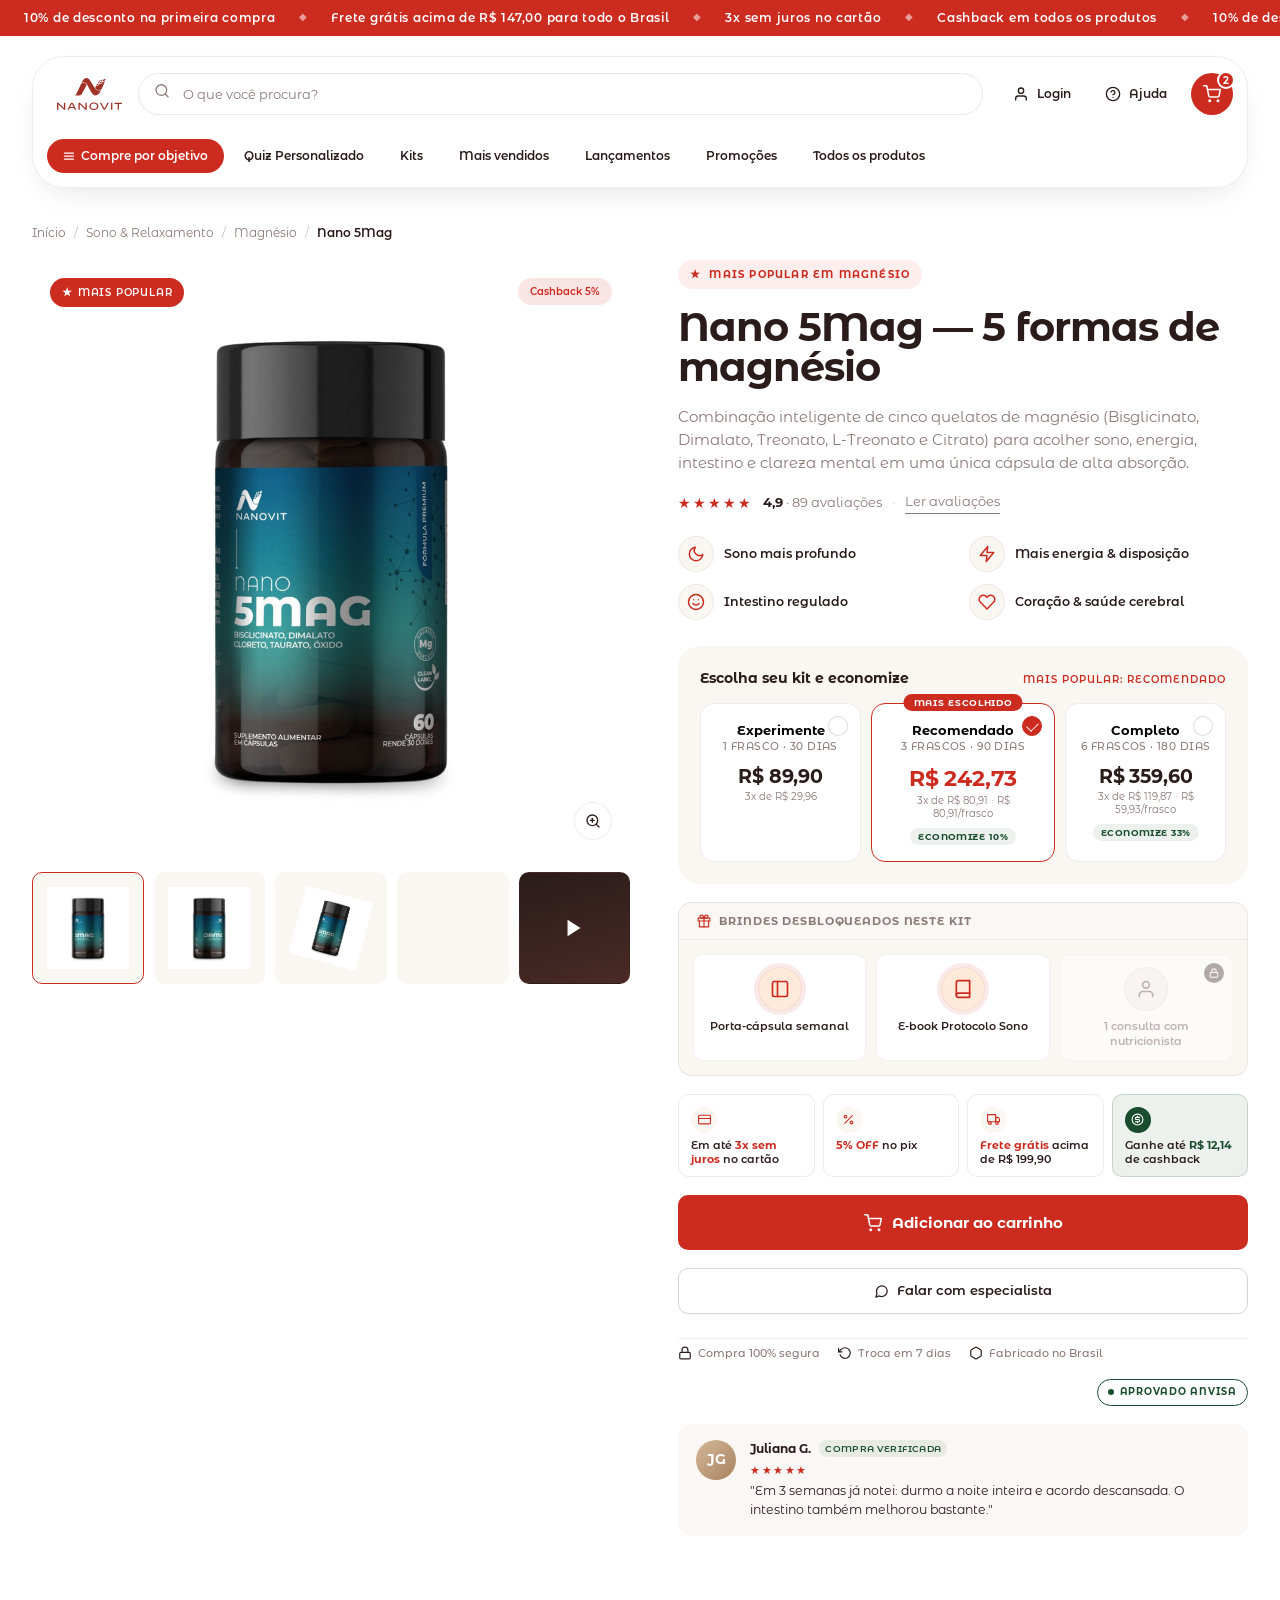
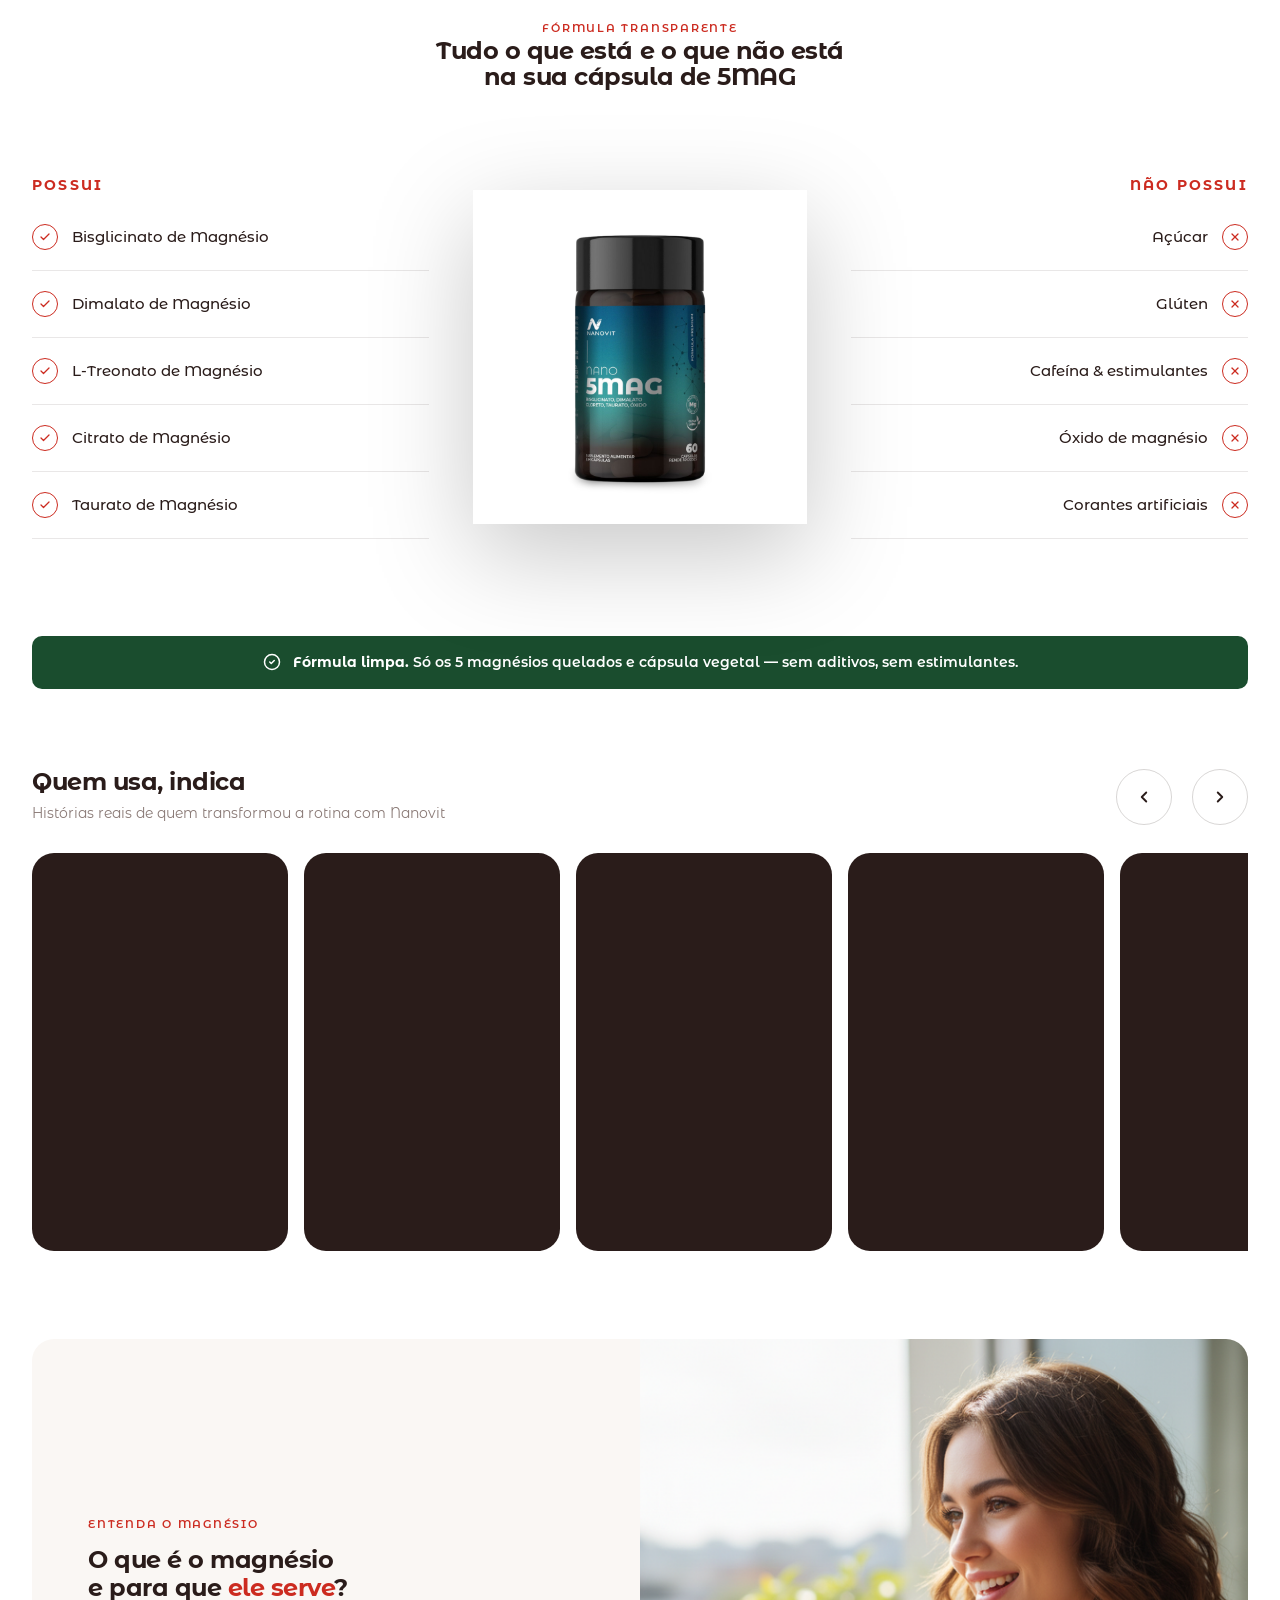
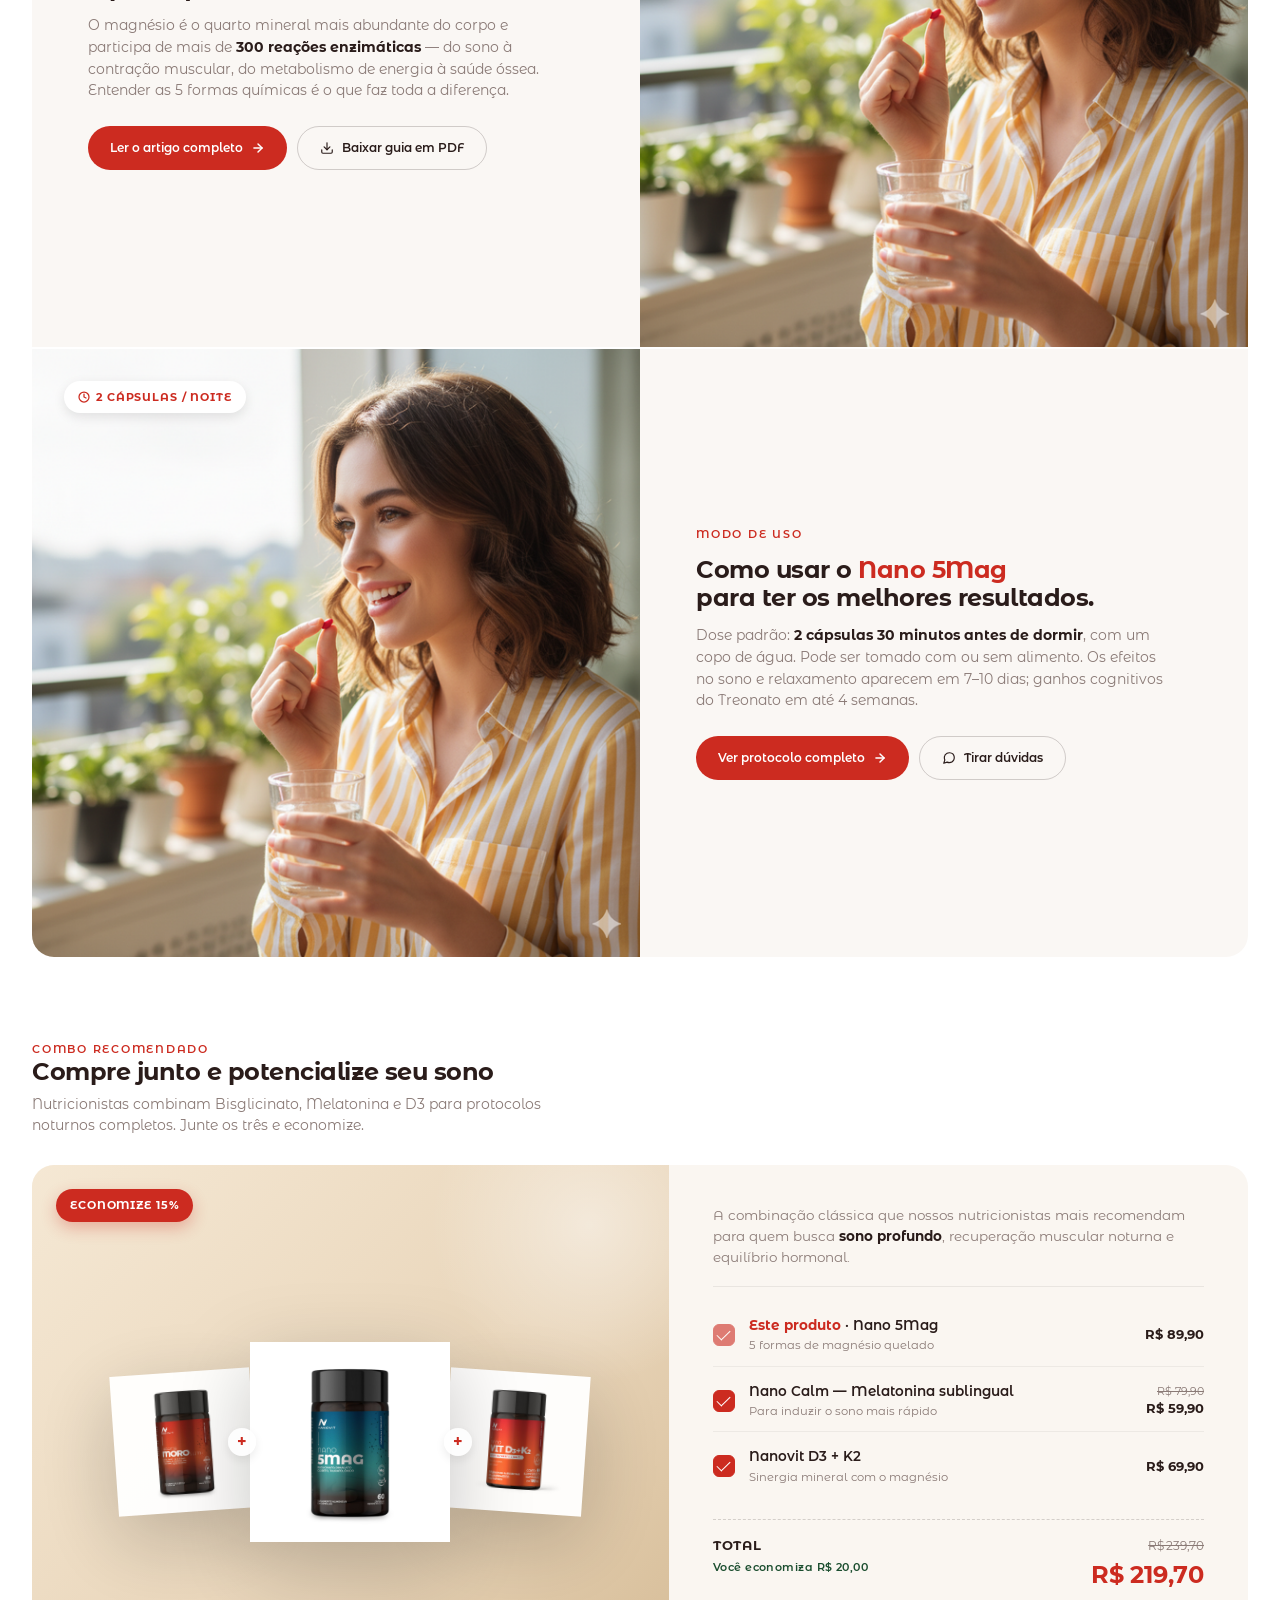
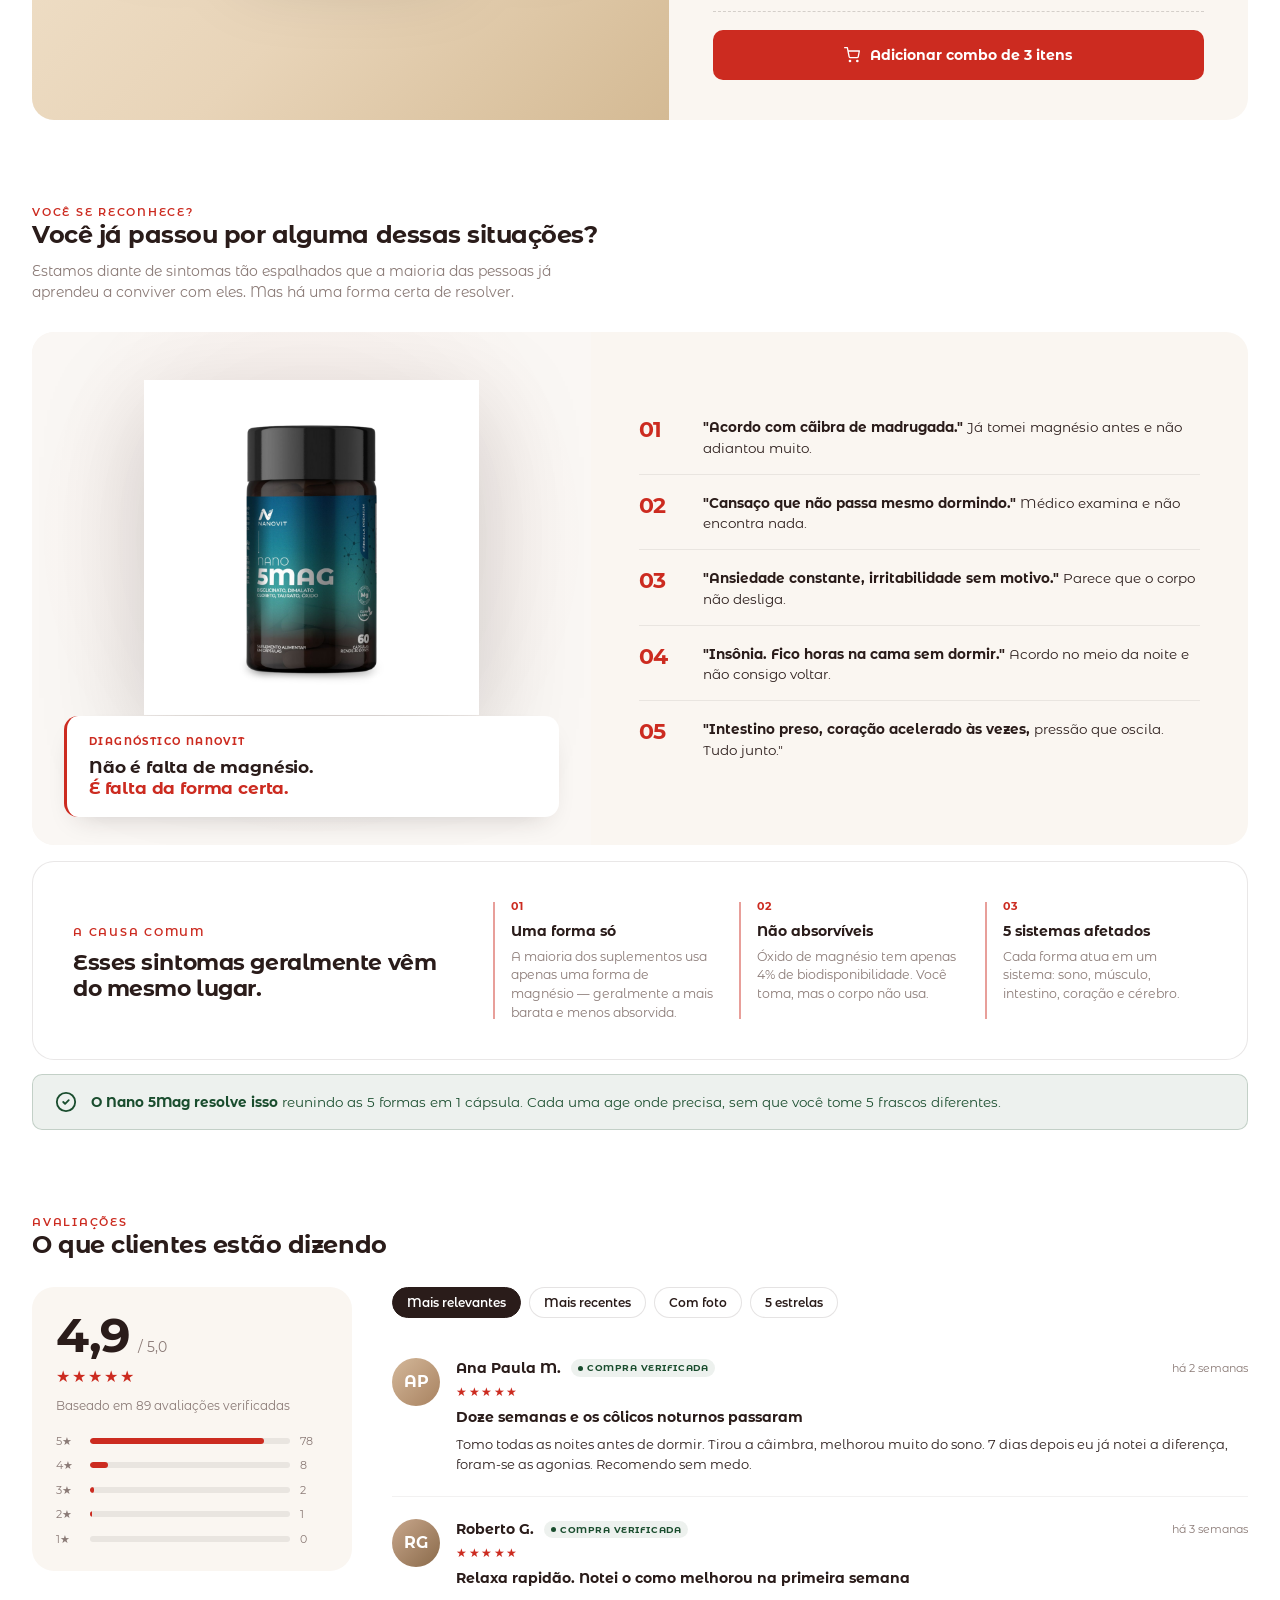
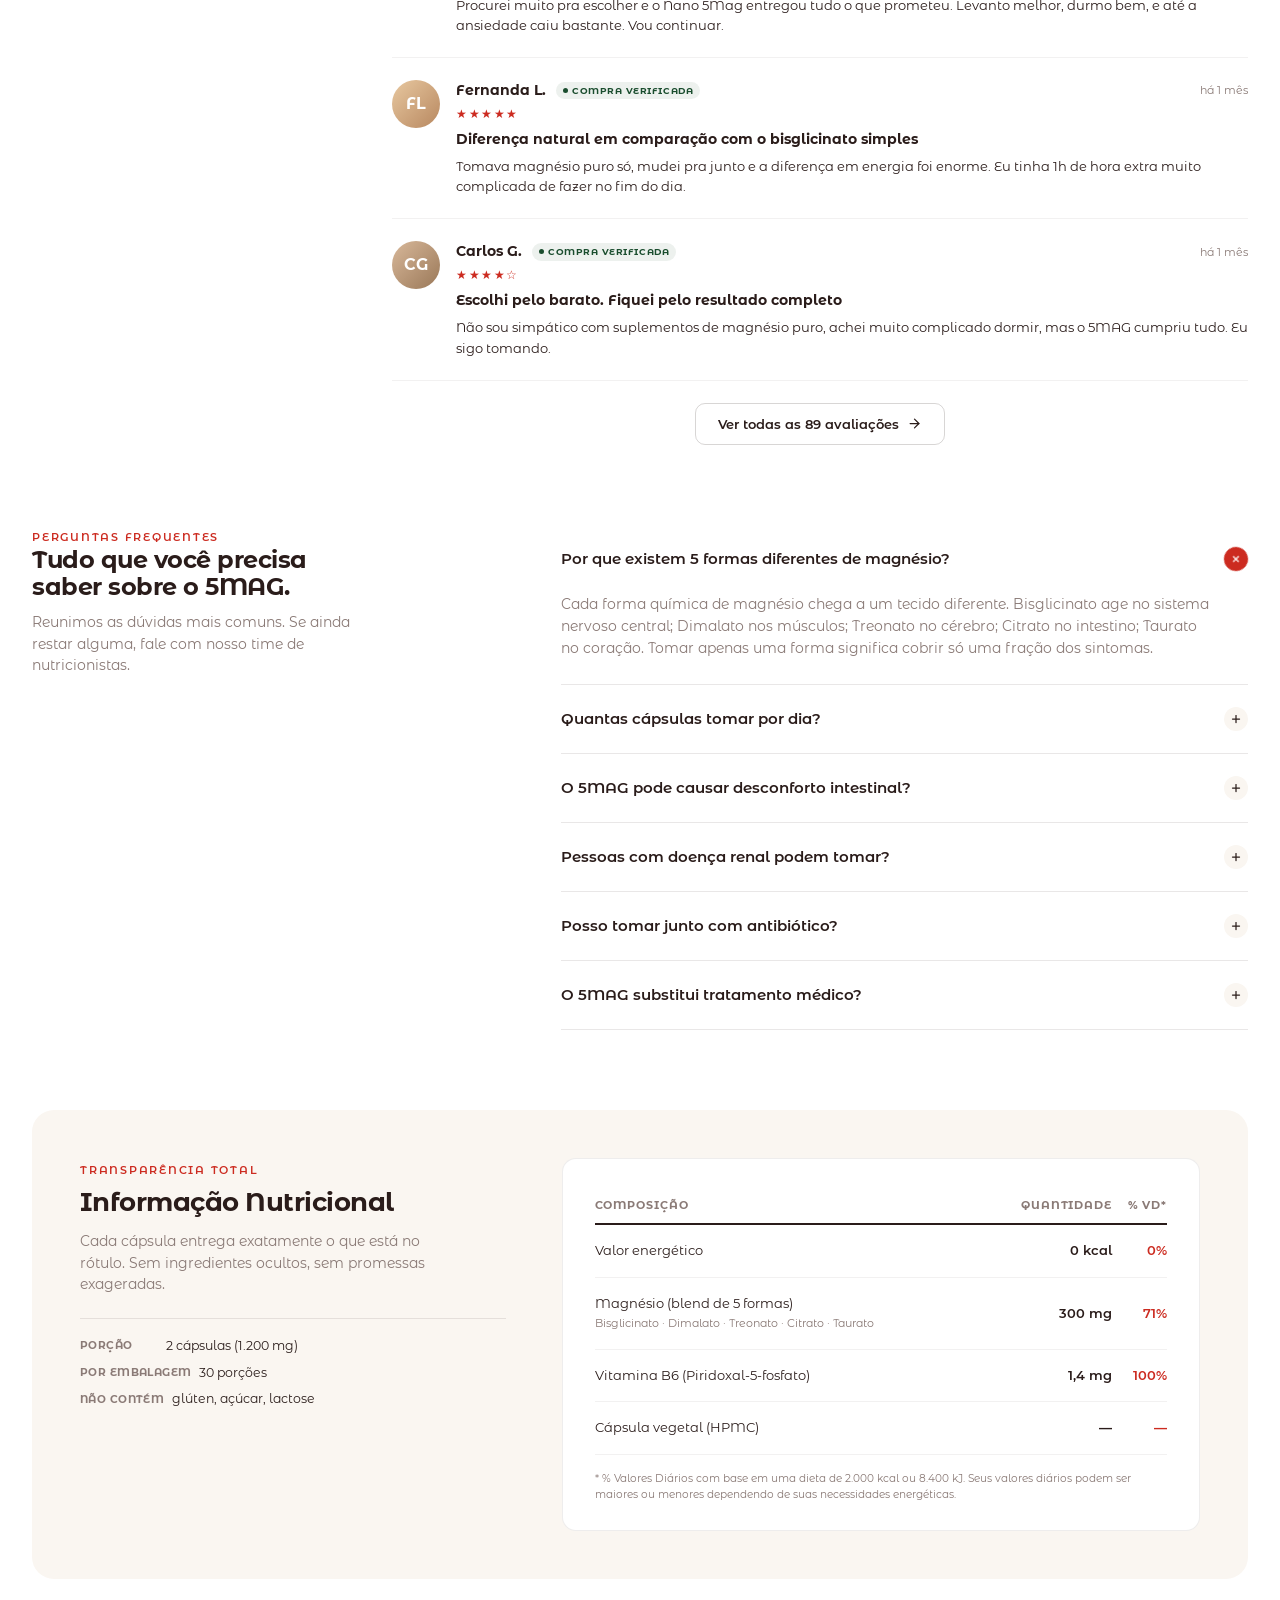
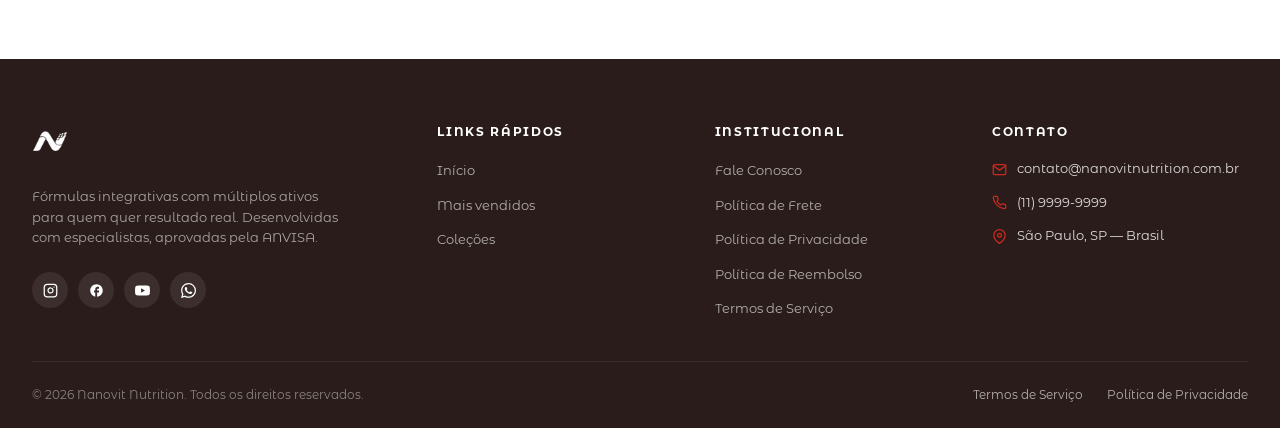
==== produto.html @ d53c34ae "Add produto.html (página de produto Nano 5Mag)" ====
<!DOCTYPE html>
<html>
<head>
  <meta charset="utf-8">
  <title>Nano 5Mag — 5 formas de magnésio | Nanovit</title>
  <style>
    * { margin: 0; padding: 0; box-sizing: border-box; }
    body { background: #faf6f1; display: flex; align-items: center; justify-content: center; min-height: 100vh; font-family: -apple-system, BlinkMacSystemFont, sans-serif; }
    #__bundler_loading { position: fixed; bottom: 20px; right: 20px; font: 13px/1.4 -apple-system, BlinkMacSystemFont, sans-serif; color: #666; background: #fff; padding: 8px 14px; border-radius: 8px; box-shadow: 0 1px 4px rgba(0,0,0,0.12); z-index: 10000; }
    #__bundler_thumbnail { position: fixed; inset: 0; width: 100%; height: 100%; display: flex; align-items: center; justify-content: center; background: #faf6f1; z-index: 9999; }
    #__bundler_thumbnail svg { width: 100%; height: 100%; object-fit: contain; }
    #__bundler_placeholder { color: #999; font-size: 14px; }
  </style>
  <noscript>
    <style>#__bundler_loading { display: none; }</style>
    <div style="position:fixed;bottom:12px;left:12px;font:13px/1.4 -apple-system,BlinkMacSystemFont,sans-serif;color:#999;background:rgba(255,255,255,0.9);padding:6px 12px;border-radius:6px;box-shadow:0 1px 4px rgba(0,0,0,0.08);z-index:10000;">
      This page requires JavaScript to display.
    </div>
  </noscript>
</head>
<body>
  <div id="__bundler_thumbnail">
  <svg viewBox="0 0 1200 800" xmlns="http://www.w3.org/2000/svg">
    <rect x="0" y="0" width="1200" height="800" fill="#faf6f1"></rect>
    <g transform="translate(600 400)">
      <rect x="-160" y="-220" width="320" height="440" rx="42" fill="#cc2b20"></rect>
      <rect x="-90" y="-260" width="180" height="48" rx="10" fill="#2a1c1a"></rect>
      <text x="0" y="-30" text-anchor="middle" font-family="-apple-system, Segoe UI, sans-serif" font-weight="800" font-size="120" fill="#ffe9d9" letter-spacing="-4">5</text>
      <text x="0" y="80" text-anchor="middle" font-family="-apple-system, Segoe UI, sans-serif" font-weight="700" font-size="44" fill="#ffe9d9" letter-spacing="6">MAG</text>
      <text x="0" y="160" text-anchor="middle" font-family="-apple-system, Segoe UI, sans-serif" font-weight="600" font-size="22" fill="#ffe9d9" letter-spacing="4" opacity="0.75">NANOVIT</text>
    </g>
  </svg>
</div>
  <div id="__bundler_loading">Unpacking...</div>

  <script>
    
document.addEventListener('DOMContentLoaded', async function() {
  const loading = document.getElementById('__bundler_loading');
  function setStatus(msg) { if (loading) loading.textContent = msg; }

  // Error sink persists across replaceWith since it's on window, not the DOM.
  window.addEventListener('error', function(e) {
    var p = document.body || document.documentElement;
    var d = document.getElementById('__bundler_err') || p.appendChild(document.createElement('div'));
    d.id = '__bundler_err';
    d.style.cssText = 'position:fixed;bottom:12px;left:12px;right:12px;font:12px/1.4 ui-monospace,monospace;background:#2a1215;color:#ff8a80;padding:10px 14px;border-radius:8px;border:1px solid #5c2b2e;z-index:99999;white-space:pre-wrap;max-height:40vh;overflow:auto';
    d.textContent = (d.textContent ? d.textContent + String.fromCharCode(10) : '') +
      '[bundle] ' + (e.message || e.type) +
      (e.filename ? ' (' + e.filename.slice(0, 60) + ':' + e.lineno + ')' : '');
  }, true);

  try {
    const manifestEl = document.querySelector('script[type="__bundler/manifest"]');
    const templateEl = document.querySelector('script[type="__bundler/template"]');
    if (!manifestEl || !templateEl) {
      setStatus('Error: missing bundle data');
      console.error('[bundler] Missing script tags — manifestEl:', !!manifestEl, 'templateEl:', !!templateEl);
      return;
    }

    const manifest = JSON.parse(manifestEl.textContent);
    let template = JSON.parse(templateEl.textContent);

    const uuids = Object.keys(manifest);
    setStatus('Unpacking ' + uuids.length + ' assets...');

    const blobUrls = {};
    await Promise.all(uuids.map(async (uuid) => {
      const entry = manifest[uuid];
      try {
        const binaryStr = atob(entry.data);
        const bytes = new Uint8Array(binaryStr.length);
        for (let i = 0; i < binaryStr.length; i++) bytes[i] = binaryStr.charCodeAt(i);

        let finalBytes = bytes;
        if (entry.compressed) {
          if (typeof DecompressionStream !== 'undefined') {
            const ds = new DecompressionStream('gzip');
            const writer = ds.writable.getWriter();
            const reader = ds.readable.getReader();
            writer.write(bytes);
            writer.close();
            const chunks = [];
            let totalLen = 0;
            while (true) {
              const { done, value } = await reader.read();
              if (done) break;
              chunks.push(value);
              totalLen += value.length;
            }
            finalBytes = new Uint8Array(totalLen);
            let offset = 0;
            for (const chunk of chunks) { finalBytes.set(chunk, offset); offset += chunk.length; }
          } else {
            console.warn('DecompressionStream not available, asset ' + uuid + ' may not render');
          }
        }

        blobUrls[uuid] = URL.createObjectURL(new Blob([finalBytes], { type: entry.mime }));
      } catch (err) {
        console.error('Failed to decode asset ' + uuid + ':', err);
        blobUrls[uuid] = URL.createObjectURL(new Blob([], { type: entry.mime }));
      }
    }));

    const extResEl = document.querySelector('script[type="__bundler/ext_resources"]');
    const extResources = extResEl ? JSON.parse(extResEl.textContent) : [];
    const resourceMap = {};
    for (const entry of extResources) {
      if (blobUrls[entry.uuid]) resourceMap[entry.id] = blobUrls[entry.uuid];
    }

    setStatus('Rendering...');
    for (const uuid of uuids) template = template.split(uuid).join(blobUrls[uuid]);

    // Strip integrity + crossorigin — blob URLs from a file:// document inherit
    // a null origin, so crossorigin forces a CORS fetch that SRI then rejects.
    // The manifest bytes are ours; SRI protects against CDN compromise, not this.
    template = template.replace(/\s+integrity="[^"]*"/gi, '').replace(/\s+crossorigin="[^"]*"/gi, '');

    const resourceScript = '<script>window.__resources = ' +
      JSON.stringify(resourceMap).split('</' + 'script>').join('<\\/' + 'script>') +
      ';</' + 'script>';
    // Inject after <head> so the DOCTYPE stays first; prepending the script
    // would push the parser into quirks mode. DOMParser always emits a <head>
    // (synthesizing one if the source HTML omitted it) but may carry
    // attributes through, so match the full opening tag. slice() rather than
    // replace() keeps us clear of $-pattern substitution in resourceScript.
    const headOpen = template.match(/<head[^>]*>/i);
    if (headOpen) {
      const i = headOpen.index + headOpen[0].length;
      template = template.slice(0, i) + resourceScript + template.slice(i);
    }

    // Parse the template and swap the root element. Scripts inserted via
    // DOMParser/replaceWith are inert per spec — re-create each with
    // createElement so they execute, awaiting onload for src scripts to
    // preserve ordering (React before ReactDOM before Babel before text/babel).
    const doc = new DOMParser().parseFromString(template, 'text/html');
    document.documentElement.replaceWith(doc.documentElement);
    const dead = Array.from(document.scripts);
    for (const old of dead) {
      const s = document.createElement('script');
      for (const a of old.attributes) s.setAttribute(a.name, a.value);
      s.textContent = old.textContent;
      // text/babel scripts with a src: fetch and inline. transformScriptTags
      // does XHR against the src, but blob:null/ from a file:// origin is
      // silently dropped. Inlining makes it a plain inline babel script,
      // which transformScriptTags handles unconditionally.
      if ((s.type === 'text/babel' || s.type === 'text/jsx') && s.src) {
        const r = await fetch(s.src);
        s.textContent = await r.text();
        s.removeAttribute('src');
      }
      const p = s.src ? new Promise(function(r) { s.onload = s.onerror = r; }) : null;
      old.replaceWith(s);
      if (p) await p;
    }
    // Babel standalone auto-transforms type=text/babel on DOMContentLoaded,
    // which fired before we swapped the document. Trigger manually if present.
    if (window.Babel && typeof window.Babel.transformScriptTags === 'function') {
      window.Babel.transformScriptTags();
    }
  } catch (err) {
    setStatus('Error unpacking: ' + err.message);
    console.error('Bundle unpack error:', err);
  }
});

  </script>

  <script type="__bundler/manifest">
{"5ae20c62-bba9-43db-8423-aabffd69cdca":{"mime":"image/png","compressed":false,"data":"[base64]/iZgLxoobaL4UXOCkYT1JDfWwPLYt9kFVaydG2fVrMncX3v58EuD//[base64]//8AAAKgBAABAAAAMgAAAAOgBAABAAAAMgAAAAAAAAB3kKhWAAAACXBIWXMAAAPoAAAD6AG1e1JrAAAUTklEQVRo3u16a5BdV3Xmt9be53Ff/bytVqullvWwZfkB2GDJyNgVkgAJBUMNMyFmagrzNIzjOAYCmUxCgsckmZoaMpTzGsMQIA6JkSEDCYNjMMPLGFt+gSxbsvW01FKr39237+Ocs/dea36cloQdxoap1NT88KrquvfWqd57fXfv/e21vu8CL8aL8WK8GC/GzxK0+vfPMMzzBq++ypkPxEAQ9AFIAIQzz1ZfAwBdHTgAyM6OIs8Z8UwG8pMn1udkqbwKWp79fPUZvRCIf/Wmfw0AcNahMAYdwxjxHhfNnkRfrwseGECwMSxZFGTQNQRhgwQRujbGdK2GzFgk4kEKBLLl2FqCq/VVABLIaoJKACkjCiVgihUCRqAYAgZHgC+6MOoRQIgr/QAb2OcDImAIMYwKKt4jDh7KFtVQoOEK1IoejO1HpV4xlDlYY0D9dTk1v6hQgboCTUNYiWNkhuF5dbpVEKTPXqsSBMBavhcADAYrEAWBEQFcARMBQQSsQOoLkPLzAwGAgi0q3mMky5BIgRUQGobhBZDmWrMYV4LmWRjKclTCCtzKHHyWG/QNhxTAaCvHcpzi6YEhrMSMKACR+NX0BdDa2a1nVGCkBJEbgRIjohipEwzmBeoug0EGJwVCXEUshGZ3AbEPz92wzz1BjMAMJYCFUXGCtc5hoNvBzImTnOcufPA3bk7Hm803jA4N/Pra4YFfuerSS5ujtUYwzHjJxZdQxXvUXIE4eLCW370QIOShLBD2EBIoAYHKuYwKqqFMfDDL0FcUSEKBVAqMZF3Ep05zvVegWjgM9XoY6bVhXogKtmzfDmILkAEHRcP1cP99D9FVF27VTaNr37rn69/4+2Lm9Ps681O/3Fta/JX5kzPvrdYGZMHT908ttLDpwotosrUCSQxEFYBBYAAUAPJIEgslgWMDzwxhIA4ZRrMMl/f30dDSAvK5aXZDfVoEj8P3fJ0u27xFu2mKt//pbfb0A/eh6HXUPP9hV+y49GKkWRcN71HNu5g9tJ+vvnirrm+O3DI3OXmbdtv9xhXekAgLSch8NcvCa2ytfr5C/25xfhbGEAwBVgHVkm+VBCBBEkcwCkSr57CadzESBIuP7+WmijZIYWKjXcN47TVX14Y7vaKicu3RmVN/c//fffHD9TR5EMQnnhdIBcCVY2uwPm9hbWsOQ3nbDjX7Q3N05AOtqdk/tKLBk6iArAETqzUMI6pwIe9eNlpNm7XQvfvgow/xmoFBjcXACsAq8MwIxEiSFBUf0Mx6GO90sKHTw1heYLwxoDt27WxOvOTScODIoavymZmHOsePr2yZGF/ev//Jb5u8M1qPzLFkYPh32jaC4bOUzCVlnOFmBiIFrjlvHMNFhvOHh4zvrYSJCzZfOXv69O7YiyIIPGCIoEwAgYHAnEQRa94LRa9zZf9A39ODzaHHjVgbEQuUEJjQjSwKtrBxDANFoygwUBTQ4yd52Bhd6iz+u8effuo7bcP7Dh899oVKUQz+/BU7fu2+++6/vZd3NjXqyZMbtmx8yzLHc6dXOmzff9PNEOJyf5LAaAFlQc4WDVegcWQStaSBaaJAQ2OYmjz5Z9JpQ2GcEphACBCGBrUERGRUCkcxgbqkONzqfuKd733v1+78759bvmjbVtpz+LAKEZyx6ArBwKLnHfLAcGoxMTAiveBACV3Filvf8IY3/uPKYufWraOjX/729+8/et7GTR9daS/u1ip+8OTM6QMuGURHWMyunVdCSSHEUBCIBARBIh41J6A8h7I1XWVNarUP58uLbzPBg8kaZWbPhmDgLYMNQFaiMzc2O6OuDe07dOT4sBThHx5+5DGT1PvVs4VEMSIboa6ENC/QFxyevO97tGl4EGklfjPq6ebA9v37Ht27Y2by1G8szs4MmxC+0VteuKW1tHDTUrd93Y6rX3XX1KnZxS0bzyOz85U7VrcUQYkQyKDqFePtDvoKh1mXoR1H+psf+u3Kvr17f250YOj24f7h28c3nv91Tqt7V/L2QBC3LlVQJEZEwSCCZwFIOA1OyblXjJ13wXdzkx6J0j5DYCXXRa3bwUYPTPQynJe3zUXDNUmr/KuTC7N3LRTU3nb+JY/OHnz6wZoU67eet/lDIWvf6JfmboyCS2qV9H/OTU5/8qkf7uU6RcolpwNc3uMIDJAKBooCw3kXVQIoODQu2JJv6B/65tLJ2StmTs599PDTBz8wNze3+aJLL/n99RMb/gPbGN2sYCGIkJBAwQqKvdOo6GF28vhtRj1C3g3WFegPHmvEY02vg7E8w4FvfwsV5xBC5k1s/uQ37/[base64]/KXXy3yawuzauQtUlpBgCCw5DPkco90uRuOUvM/llZdcMnb6icd3R70sgpMCWl5mxBoCgq70eq82lepjXImeyDorO0lDILYmiqKyWlVhBE/eFVdfePH2L7SWlufWja3nvNXSugX3NeoSDQxcdWRy6nudLH9Zo1K9E+3WDfOnTnys0+u9Out1X25yRxI0RLV+rg+OvF+gT6+5YBtPx1Y7kQXHamBg4I2BVcV4q42R2QXUPGH/UwcNkeJH+x67KQu9ageZyyziPDIsERMR2XqUaGQMTrVbr7r2b+747agat4jIioiwYQQEBOPJk/NZ3o6P7X/yE5Rn+Psv34XAHvv27yMwobOcXUdI/Ehz/Pq+2lC+OLd8Iwdyvuecz+GDj4NqaiVK980Wva+eMhFmXR4G8y42rSzAXLXjangm5JYRi8PalSWMimKwr5/SelVe+tJLRo4dfOpzkvVSYw2JZSgTMQSkCu8DURzR2OaN193zqU8d6qvWrcvDz2sOTxCTFV2YiEFsjCp79WFbc2zsYG1tcy9X42j92jV+bGTNRXFaTZtDzd2txaX1p48f//MEYphBomoNGTawotZydbT5sZywJ/O5oSTWYMqrg3PDKAyjay0cMyrGILHAg/v3mmUt8MTDj9xoOr0BZuuEwAQPo4VGImQVQTjiSlL9cj41dV8zivHWv/rCf/FJ37E4qkbkIUlaJeUIUAtLMbsCOD03//F/8fZr+2fcipvttXHo+JG/Pn5w/59NHvjRHW7u5K2Jz2KvTjyIjTVqLYmn3Cb96fQ1r3/NX7ERvOr8DVIPXdzyxa/ht3Z/FRxYQCqou7LHiAkYHmnSus2b/Y5dVw0tzczdwEHBCqMEXa1dQSoqgOEkxci69bcKGBRF8Sff8fYs7e+/BawIhRNSBguD1CqU2bB1vvBrv7T7rv/EEEyMr9sZCncZw0nIu2LFe1KvSuDAUBCRFwmSWti+9FP/[base64]/[base64]/3Lq1LGnpp85bLKZWeEswLkk3PfQAZ5t5Xfbav89Hsa4oEHBFEUJmFS1yE3Fic/nF6+eWZi5sDk++ntUidlWEqNMXl0IsUeoOFHKevFAnGD7+k1/YWAwum2rztWreCbtx+nKABwBEAH3FV3UfAFSQJQwvm6jf/c73lV1raWbYvEgyLNWI3eFFhoi06jmWy48/4/IO+zYcYV0IossrUI4wmt+8XVQNmiOjX3EGwOx1ohAsywrmysSNSrGisjy3NwHAQxs2Djx79nak0qwACyLWibDpt53LB5s/v6xqdmHv/W9+8kxS2YZK1GKXpSea5OvvXAjhgBIHjC92LL1SkMe/+79N/jpuV8lVzg8W6Agtew1tibpr//p0cNH7+zNLNs8rskT1Spmkwi1wiPprOiJQwdMJYknqVbZ3M2Ll5GKT4w1gQUEBWtZpqoX7XRWduXO923YdN5fVOv1bzQajQcgetfo5q2fsRMT39/xxn95595DRzu//OY309TMSQQiOI4hxHjskYcAAnhcPCq9DpBEWDMx4a/[base64]/TbK7YfEZR6SRlCrgBCpV8MCJtigPmgmJA5brfDWleUuqv0D6I/Mv/3hN7/eCp3CotHvZ9M6WnEMI2WhW3aFDFYwVBWRiL/pLz8dad79AGsGJWHHrKIGgAVDRFmjaGB4/qrXvv6PEza4/PJXhNlKDbNpHQoLFkYvitGOLbwBrrxqV3Aa8Opf+MU/AtOcikZGRYyUK6JgEgKUREFiSIUMSA2oSCo1xNZ8GytLn68WOaqWvUktetaiE1m45zTp3IYgd97WCsHut739Otftbg2qXplYAiFIBRoiSiSEyCrC4PDHv3Tvt+ZDu2P3PvWU7h9sYt/wGnQii1g8BqIU7ACYCCfnZlRCbr9z772La9ds+F0jMRKPUOpagDPQzDBllhGINTBTINaMKc6rsdt48bbr++MIAykxqoSM/Vn960zjcUaCZUkqMFHi3/2ZTxtZXvqgKwooMRkYhSg0eIKoF0MRGXPi1z78oU8k3uFVV+4MVK1gPk2xkKTwxIhEgG4HAsZ8UscMx7AR+3u+djctdN3taXPdV3NjI8+cK3kSElKCriqaBLWB2WpUqaIxMvKeBx5//OCJlbadcSoLHKHNFkaBOAD2OZIxZ7laSxb/eP31b5WVlQsRfB5EoEGExUmi7QLcte0oRnPt+Hu/dPPNvXXtZfPQnod0RYFIPaqhQBIE1itiBBSRwdG+IRxrDKAgxfuufxsWDfBv7vjsW3rNNY8tRybJqXCkuTcK4WCEvXGhEGNMakaaY7974tT05w7NLpn5kXX+WH0NpisjaEf9MCFG1QFxOLMyJSJuVAf8O//8v8Xz06f+AL4LBiUGxkRqjAEZzxLbWoqRdRvesdjJ755cXDILoDBX78NypQpAEIcCUAdDobyPiNGyEVpxCo1jHDlyUIcHB/jj73lP763vfterk2bzXrUcCYL1Xg2UDcdJFDfq2cDY2vc9MzvzB9/d8ygNrV8XsrSCVhKjG1dQcFIqkVJKq1bOafuWCsG9t3zs5ZVqMm0sDkdkmNjCqCAw1NfsI801I5+ZPnriiX2TU0yXXhYWKxVIxCiIUGGGlRywAQICCyEKjBQCo0AXEWoaw5yalAuaI/y3f/3ZZTV4zfj6jW9xS4tvyVt+S9zomyuS+H9tuWj7HQ8/+NjkE0cP0hVXX6k9VVS0QKIGOTwcAUICVoERRln2lFBsDo9nTh3/wVia7ogNwwhBycAqkBtgptdGa2oafqnDG87fJnurFcxWa6X0FQJiJVgSgBWiBAaDFOV5AdCt1rDkHRINWJifl8GtW2jy5HFdahe7+yjeTRyw1GqhU63i+P0PoUaR2bb94jDLBj1rwTaBY4asqvUly/EZyj13U1/TBBoZsKkNqgDwP+ah5AAmLr+IN19woRYLbZk3jANDdSykKaLAYGXc8bnPPq98/NrX/RwarsDaTilk9yoCchkua4yYQw88oNu3rJe9h56htS/bxVu3XCyze3+kncjiwOAQ5tMUX/7KF8/aDiA6l53Ssxwh24otgipOC2slE3goYEpV3DFjYu36cKSXw0YxunEEWWWn0oiRF7TEMmMRiEESIwkezhawSnh8aSXEE5twuppg6PKX6xSlYf7EKQymMbrWohWlWIliCJvnzEM/Vhucw2KXbRMtVsxVGfACVQUbPvuvQ0NNEBEMGE48HDGiQKuiAr8gkBIwYykBWGP4YBE3BjAfe9h+oFavwAsQ4ipC4VCr90EI6BmBQfFTfVkAYDOuwrNCIoZXAQeFJcaq84V5m5ZvgqBWrQJFXtY4q2r6C4VRgax6H44ZShUIR/CVsn3openZcYQYGZflh1H5J3fF8wJREgAKQsnNiVNYKg96IAuWGAYG1ijUCRQMcMlI/Bzr7Cd5kJbcWbtN1cKRhUhArAwEII4zgDysAkYAcvYspQaSH2sgXgBIaUwCHErvJQqA5ZIdwAILhWGCEQVKSv6/iNLvEwiIBKy8KvwLEtHVsqN0xcqKlktl4GeYy0ZSnosStUBI4fnMcgExh3MmNJUTnk2Pnn8HC865uOFMXaQMrFptpAIj0bm6iQCDUkQ/Q7E/NRCCAKqr5ahAic5Z2CogdSUB6Lnkf8a1OOtHnmGYM6tRno3yPhBilBqNPOt+eJbf/pO8ePopfzDw/yL+Tz8nkJ8mQ/3/AcE/Y/xvWpXdphjs2UUAAAAASUVORK5CYII="},"878daf9d-0e14-4c7b-97e7-c79deda36df5":{"mime":"image/svg+xml","compressed":true,"data":"H4sIAAAAAAAACp1Wy24bNxRd5y8G0y15xPsgObQtLxqg8ELZZlsoY9UywtiGpchOgv57cTmyJbcJbHTBmTt83Oe5h3O22V11j1/qyeZuOa7m/d39arO63636brP9VlfzfnWz/FRX/tNy/Hx1f/v15vLkZvXQhS50MYSONSGe9t3uevXw++3jvH+x0Hff5n24e+y7x/37+nLev19+WV4u/6Te7N5sTh7r9c3neb/ebu9OZrOHhwc8CG7vr2ZUSpm11f3Wn23iEMJss7vqz8+ax932291q3m9Xj9vZuNn05++w2YYff13X6u+/1tXJare6ub28PB3r9d3LGdtz8lv5Q4SH07/tHP14OXc2azbOz67O39l4d3a33K67y3n/gYoiOqIMGb1icAXJk0AdZajniNSktecEXdCQIU5lJEH0AwbHdmCAOiWIG1AWRyq/991Yl5vNvN9sQ39+NjO7L+yLFIgrAq6eoE5Aow8gFyA+gF1A9AHqAobRszmmBeKj+aoZg89qLgakdu5otPN2tuu66iUg+RiRx/1S3I/iAwZPFj/[base64]/wgRniOIEqYfAKGQ3esg8wumzQRVmIREfZnGCnlgNrS0bx6hTJWxUUaXHQdyS+pd+NUViRp2RA9+kYWjpS45DoE7Q2jD4lY3hKRmosFVH8ALH34qDyLVkoRjIFpbLxAdJILbTYQouN/hKkxomCaktQMlIiFCetYoaa0owPi4PCI/ENfsTW4WIUYNCDjgz1EeIyxA/WQtwYlmtq/aLVK8gZCSI6RWnAzRM5mZAWB6Vd1x19/cKds9l/r4MkKI5VoRfRnPMqXgm6s8dF2Bnv8poCclVrTQ3QnbenTaaP7eixPfpp+KTDk521J0KqVnGLRC9KtlgNCO1zsIbkbMVqphnD4uj49+4DBTJSYDGOiii10bVnxWB5OFp+3THmdqftHZuyfpSBNhf/[base64]/d6JYsdcKAAA="},"dcd28bb8-0029-46c0-b316-cf696c3e4023":{"mime":"image/png","compressed":false,"data":"[base64]/iZgLxoobaL4UXOCkYT1JDfWwPLYt9kFVaydG2fVrMncX3v58EuD//[base64]//8AAAKgBAABAAAA6AMAAAOgBAABAAAA6AMAAAAAAABv1DSXAAAACXBIWXMAAAsSAAALEgHS3X78AAAgAElEQVR42uyd3Y8kyVX2IyIzq7pnumdmd8d4wbZeDEgrJAvkCxASWFxaCCFzxx1/HtcWEhIC+QbJEl/CWGD8saw/1tje9Xo/ZrZnuqsyM+K9OJmnTkVEZkVlZVVl9jw/[base64]/lEEcaJwAATJPd/8oDAMApSflHadx/uLrEH0Theem6yqN/be280LgTAAATAcIdADA+/A9L9F+Ynn92WCF5Umlc5eScs9Z6PzvnaGB1XctfrbWuRb7LG5sT0LvojfQW+llrXdd1WZar1aosSzoQb0mH5l8l3pBot9bauq55t955Rc+ahqoFfApyhvM8z7JMa22tzbIsyzLTopSiV5RSxpjlcnlxcbFYLIwxWmvaknZFe+Aj0nujEXfehvbJG/Nb+BXnHO+fXqejjHjHyrkKb+Pwukd/7bqNAQDgQCDcAQBJyH8run72YL21F3VdV1VFGpTlMiNfIcFK+pWFLL2X9HFVVfTf9Xq9Xq9J5tZ1Tbq5qqqqqugtVVXxfuhF/pU24B1KDUfQOUr97ZyjHXqKn2QcjYd2Tm/kc6ed8Iv0Rha7ckverVwq9E+stZalMA+b98Yim39mpU5a2VPh9HOe5xcXF3me09FZuPNb5Pb8opwNPgrtjXdrjMmyjF6hbWjBwL8aY4qiuLy8XCwW9KflcvngwYPlckmvLBYLentRFLz80FrLffLZ0VqFpoiPToejX/f6pPBF6SEq7iH0AQD9QLgDABTLTfmr/DmM0abs8/b29vb29u7ujqLLrI/X6/VqtSKNzlRVdXt7e3Nzc3Nz8/LlS5La9EYW3yS7pSZmYc16tyxL+kGKb9pPGAuXMWwathTf9AqdMr/ds4NL4W6MkVFtaTqXQWI5S3JWPeUtQ9S8Jatqfp2PSD9IiRlu440qihcU92bDu0PkBt746U/eokJOuFz5yCcS/BY+ZX6XvBakvOWqIM/zxWJRFIUX/ucti6Lg12k8vFRYLBbL5bKqKvphsViQ7l8sFpeXlxcXF1dXV/QK7YSeNtA6IcuyoiiWy+VyuSyK4uLi4uHDh5eXl+ly35sT7/J5127kDz8AYFZAuANwnwk/4KEO48Bn/65ub28pUE2sVquXL1++ePGCpDlr9JcvX97d3a3X69vb2xcvXnz66acvX77k4DcpaVLkHE5mywfFs0lkS6FMPhBPMUtNzJo1PN8uN4iUxZ6QlRJZGjO8HfIwWJXKMLMnylmWeWYVT17LYfDePNnKO/EuWSjpurwcUfEXThRdII5MyyVcVM3zeLyHEj13oCfovZWV51MKN5Avhj/w/vkek2sSuULjVR8/ECAvkFwLUdievToUiWd9T9qdfl0ul9fX19fX16T4i6J48ODBo0eP6NeLiwvyF11dXV1dXdETA4I27vkM8ph3XlPoewDuKxDuANwruj7RPV/kFLG+ubn58MMPnz9/fnNzc3t7S0Fxinzf3d19+OGHH3zwwc3NzWq1uru7q6rq7u5utVqRBGdHCoexpU6SakOq4TBCLFUjbUABUbaLhL4CKYU54N0lYVmZyVeiUxRGPfv/qYzuU2ru6CXov1gsK7039hSE6b/oKafgbc8LDB5G17XYKyQspb/cG8liuUKIqn+aYbmc4BuPXuc1YZio4IW3vZWDzHaQ8Ou8hoxmPninz5F+zgrI83y5XJIPh8PzFKq/urp64403XnvtNRL0y+Xy0aNHpP6vr69fe+211157jX7tmWHvoRlMOADcPyDcAZg3Uot4yolMJqQwyrJ8+fLls2fPPv74448++uijjz6iWDjJdAqN0yvkUSGrN8XFKf5NThWtdVVVMoPTc4N42YT8CikYGgxFLqUo7Er3lJZoT89J87cXcY/[base64]/LTTz+luPjNzc17773385///NNPP729vf3000+fP3/+ySeffPLJJy9evCAVvl6vSYVHjQdhfiRvxgKIY+c8Bv7VS9nkX8N8Tc+1ItU8qRA+zejagPbGVVDk28ONWXjJqSOiXgsP+Sfv51AjSrns7VNu460H+uOmPA8cUe65PfqLtac/CujS8d7Cg+8TGaGPbhk9nNyGNbH3hIRj6lGffXgX8ajkrSJj+d6EeHv2gu5c4Se06EQXG6FzXZ4UX0EeDz1fkj4ob0hc3qcoCvbnXFxcXF9fv/HGG0+fPn306NHjx48fPXr0xhtvfP7zn3/69OmDBw9I5S8WC7nQHZA1DgCYAhDuAMwS1p1VVf3qV7/6xS9+8f777//iF7949913P/roI4qgU5Ynl0+hN1Kypgwh81c4F2ZhV4An76Sc4pF4Edaw0qLn2+YKIZz85wUa6a9c8YNlPZkN5BHlYoDe25VDKQWW54iQclmuK+QeuozUobPCc2+Hyk++V27D2Zn8XtqA69hEn0vs/Ae8p3yhXICF7+rS2dIq473Fi2pHr4WX+cq7osotHH4Ow8M99Su9Zzsygi638W7aUO5Hu1Px5aOPg1d0iMsQ0YtsEuNFqTcSKlzD9yHlb9A9b62ljwDf7ZxHy/e55/jiYqCyZCdZ7S8vLx8/fvzkyZPHjx+//vrrn/vc577whS987nOf+/Vf//XPfvazi8Ui+iAIADB9INwBmB/0jfvxxx//93//9/e///3vfe9777///rNnzyiUTrrBU4oyFBrG/6S+JHuMdKvzHsjiEhoMPKHPIXAS5ZzDd3l5eXl5ScFCyuHjQnu88zBY7snoqDqXDuYw/i39D54j2QvAhxI5jK/LV9gXIccpa66H3oxwARCOgQxOVH7n7u7OW0rtW6tETmb016780a4ddlnno0708Ep5L/IjGl68UeUWlrDRkXhW8mg8PtT6PTsJo/vh/HjWLF5cyZqhpOMpjZszQLzVoEx6liLeK4bD8p2XGd67vCUH31H0UaLlEE3pYrEgm82bb7751ltv/d7v/d6Xv/zlN998M3w2AgCYOBDuAMwJ+pa9vb395je/+Y1vfOPtt99+9uwZ+V5kpXPpE+DILkFGcC9IzDtXSrFw50AjlxYJTSAcy+fH94vF4uHDh48ePXrw4MHFxcWDBw/Yqss78dwyUvnJobJg9WaAfvDEuvyrp49D54OnQb3oeE9lzHDqdip+bz/ydc+7zxeR6/asViuKyPKFiJbGTwm9j3X77bw5vVfCfFBvNRjOGGVw0u0kMzuj65AwwO9V7IlOjpcDHb4Ybh86tcLovpdlQTncfDXLsqRf5QeHO1XRaXIhea4izzdGtBKRXKLIijfyHwH+ExXKzLLs+vr685///Fe/+tW/+Iu/+MxnPgPtDsCMgHAHYE5Ya99+++2vf/3r//7v//7xxx+zj6KqKinveGP5Xk9CecmaMk4vlZAsqEcCnWs1csubi4uLy8tLEuvL5fLy8nK5XHoBRdlAlIfHf+1aRYQj78po7PITdwXg5c5Dfdl1OK9CTteywdsgunLwXpHNUClMS7V9eGnBcx71daSETqMPNOTIexJ25R3Ys/+uPYfXIqxsyAXaaZycZ0k2bhLxMlkiLPEpq8pE07UJr9lqV619qci7lkaeduc1FQtx73EQ6fWyLKmO6u3tLXfjkmdNO+HFsFdmNLpUC89UrrT5rKlSExWdfPr06Ze+9KWvfe1rf/zHf/zgwQMFAJgDEO4AzIYXL1780z/909/+7d++++67q9WK4nbkjqUweegMicY1u/zW3I6Uj8hKqK5rCgTSxlSpmqpbXF9fS5+69NiE5bTlnqXlIBod94bR80NY18/7a2g9lwOLHjoMnEdXBdG3dK06omsh+TqH2zniLmVflzuC2SncE++0rv3slQvb/6K8EJ6ni+eZ8xwuLi6oGSoFjKPZqKGTJ3TLeGcXVgfq8dVwHna4E+/orJjlD7IKKs8AFWuiDgl3d3dUYpU+yxzCl51iOROga8Aya9ybAS6WKmtTXl5e/sZv/Maf/dmffe1rX3vzzTcTbw8AwBmBcAdgHrx48eIf/uEfvv71r7///vuye6hMJ5VCMFoHhmWltOTKo7DOIBFJX/+0/0ePHj169IhsMA8fPmQtFXoVesoO7hS+XaX6usLY0Td6dhRvn6HHvStOH64Tomb66NqjazzhUOUTEnZIkz2aHdLRyZyacI9uEw3De+tGucyLOu8p9kxplzIvIhpQ73qqEL7SI9x73hgeNPozF/+JtsqSQXT+PJIt/ubm5vnz56vVirw0XrtcWh7T22UVmlC4h89PZKo3LYGo4eujR4/+/M///K//+q/feOONxDsEAHAu8hH2AQA4Muv1+l/+5V/+/u///qOPPuIkRSnWPd+L93YZxSSx7hni5ZbywTrtrSiKN9988/XXX6cGkFdXV1HF7DkNwsGkWGkTa5mH5uawJLwsgxN9o1RFXTaSMNotG0JFy+xIpP84XI2EViKCWwh1DcO7sultj/oNLftK9pROQFGfiZTOsi1u1H3ECpjWqDJ6nTL4MI8zGq3vOanE3Xb5VcKd8OeRt6co+HK5VEpRpXaq6PrJJ5+sViuZjMGtzeg5GIt42eDW87h7SyavgKzW+vnz53/3d3/32muv/dVf/dXl5eXOGwkAcEYg3AGYAT/5yU++8Y1vvP/++xxfj6ocoqukXS2Qz+LD/VhryVxbliXlsb355pvkgvUa33T1ztwZdg21rLflgITLsM3QKPTrzn3f2zNyqeY5Ytp1lXceNzr5e42wq1hkynl5nvuU7btGS7FhrwnAIdOeOPj+Wd2p2ntWLP2rozzPnzx54px78uTJw4cPP/roo9vbW05NlskhZVly0ZgwXVUWIAqPSB+TLMvW6zU90Pv617/+27/921/5ylcUAGDCQLgDMHVub2+/9a1vvf322/QkPZrjSLCn1rOUcIVp2Q6JLQqhc4B0ElWfoNrPeZ5ba1k/yY423hhCxeb15fG279rDaebWKzfp/YlHmNLLM/GvXcOQVy2Msifax3f2cO3aifc8Ya/995+UV74wumd5z3Q99Ogqgtm1uuiR1NFgOW8pHSxd5pmeF/stNNF+UvwKfcpYlxdF8fTp04cPHz579uzly5fPnz+nj78s8cQP32ix7aWxRrW7bPBE76LCo++9994//uM//u7v/u7Tp0/TrzIA4MRAuAMwdd57773/+I//uLu7k9aCaKS8qx0Sd4phXdglKGWC3dXV1Wc/+9knT55wcM6rNxfNBfRejxbz9n7oMpTvy+gl7aIWmr2OuO8ihG0zO1X76Gd6sv33h/BD0xflWnA7Xq+VUuLpeC1dd1qDEkvIp6v2LuEufyUPjLflcrl88uSJMYZd73ImaaHF+axFUchVUP8qwksIrqrqO9/5zg9+8IM33ngD1SEBmCxoegzApHHOvfPOOz/+8Y/Z6+I5TMJ2kl7UVgbdQ39LNCBHNeO4RxL3c+EfemKc0ToeUV9N4unvfF2GSAfbQqKHCJN6w23CQ3v5qWHJxa5ziWb3etMbxqoHN7/0Kp1LGedNQtf8yzPqegrkAromwdtAbhOWDNpZ36anUlDP8HbuJLrb8BKHBSVDuRxtouSdsizxzo2ZuqoqcffW8BlOOHieUkpzr+s6y7IPP/zw+9///u3t7YDbCQBwGiDcAZgo9P26Wq1+9KMf8Vdp2N09akWQO/EEqN4memjOBSR7jIzud7lm2TEvXwlPR26cqOa7hEj0KDv3mRisjdaHSd/Jzv13XSlP84VXfPBxoyORO++q5zMKXfq4JxdCjjOs25MSDu/Z54Dx77XxsPI+Xqo3l5FJSVSgH9hpE60WFf7q1TWq6/rHP/7xxx9/fPiMAQCOBIQ7AJOmLMtf/vKXKU/2x4KP9eDBA2rlyOmwZ2FwRHmUQ5/+NGXhba9V0HQmIVxghGXF+1M5950ZKWo58NxV2HHf22bnYm9n5ZnRCdfbPUPtydlNfCZDD+XoX5vnz58f++wAAIOBcAdgotB37e3t7bNnzyjszZXgjnpciq9nWUZf5NGqkYmDP4E5e3adKHoGzFmYYb3zne894/Km51wG5LPKJx7hXSTzMncO4NxzcBAcC+dPX7iA6co8TjE7ecfihdDNzc2LFy/OffYAgE4g3AGYNJ988snNzQ2L6cNt4v3CkcViXde3t7dUFJKWDXuJoX4/wyGnMCl5GjLYqiFlGctT7rR17tMaTqLHo+dd7OXwljTh9se4386FfKrAWbnRoUbd+SlT4eXJ0H5Wq9Xt7e0UZgAAEAXCHYBJs16vuQPLsDB2GLLdmdjHTRlfvnxJLW8GCPH+UJ83EvlAf6d9OcynjOaGHg/vuDtLpnhJnP2XScaqw4yCnsrcU6P/6vfnZkS351h7z2dh8KXvaijWzzGeLHmfArri1EY3NCBF81Wi1UW7VpWyeTAVrVqtVrNeKwJwv4FwB2DSUCUZr1ZMD16rTn4x/Yh0iDzPLy4uqAcTFWL3CrSnH32v4w7bfhYBwpS8WF4jedHQqE3iFYGnhUqmHG8SJrIW8ta0dOJUVYacM0c6rtcMGAAwTSDcAZg0VH/9lEekh/IUaL++vi6KgsNyE1E2zP1IWg3zDtnWLPvpHFWzprOzsOO4hKd/jEkY0dY1+unz+S4WCyrTvtfbdzaR9XZ49mR0AEA/EO4ATJrjxdi6mtRwh9QXL17c3NxwYZmjRvuA9GlwxW7Zloi38X448QjP8nYuRUq+kUTxum8NR/nrdHQ8r9+85krhUIclwIxoNwIAnAAIdwAmzb5FxA83VFARd0qR5FLui8ViCqUJ950uL2g94lF6nEhe3fGuzaKNQsmVxM3qvSLudC5jhZwTmxmFp9Z/+v3v3WtiCb4b9+02tfOT4v3a1co3Os7+Pafvqmtg0j1vjCmKgp6DRVsRez2V0ocdzic5c7BEB2CyQLgDMGlIzEXNCSm6RPb02fkWKeOqqjLGXF5eem16vLS5Qzp3DpgKHkC0/VPYwTS6TQqhQt1ZUTsqZ/f1k/CFJuVEl56WTMdwKyVqyv7mqekLgAGa29unbKGa0iUqeqvstI6MNcn7lmWMTi897yrLkuoLdVXDTHT7eFngYVbrFOxYAIAeINwBmDonjn5xFiDXkMZ3+fGQ6bxUzIdfpLxk3sxrrXouTj8AevJA+pUngeuTTv8p0CFw81SuKnPuEQEAzgyEOwCgIYzGsXA/99BUenm+mYobaY3gZANyzsjsgulcDjnyQxqjjjVp9w/+PNLVr6qKXj/2+cInA8CUyc89AABAHylf0unyJcVkTAFOyo9kt+sUtFFKJ6kJ6tp+WJbJwVM42Xs9vWnoiUnJlx1WIZQgfwjVQ/T6qqbb64e1KDoL0nfE5UEpM3Wv3NzDxwAAmCCIuAMwabgyIL/S1ZtzrGAz7SfP86qqbm9vyZ8Q7dp4Yrp87fIV2VxzFMNuV2ubUAtG5z/lFYkUwbKsu3c6I5qwU26bsMuP3sXOHXbtvyd7QU67fC4UjnBn+kf//bzvPZOSbTJgnvm/WUvKwnvnBj2Js2zZmuyqBgBw/i9jAEAP/D0aLVVxjK9YCnDSgmG5XMrD8c/eD6OcZpcAipar6yreF13VJNb/7smw9Lq09g97r2xIqcg9kUohdq8L5uiqPeXSeF1dQxHfNfkpO49OndeCSqZeyMVM4m7DP/[base64]/xmOf49kf2Z9dD3mdmKLmnPs9Lf3Hooc/ZBc5zT15dmwL/3qCs34VJhaA+QLhDsCkIW8A+1XSv1N5y30jlKzdpZ+YjQoDWmbudejoDIw/rd1IH3DYVHLAfnaeI7cFpV+9bqlU3qdrSJMl6ujY61b0FquyoS/nUJ7+IcApY95eiyv6MHbN4bCKnK/I+geA+wSEOwD3jX3tuWG1ELIl0NN5LgcZJimOO+ZzT5tfooRf31cuR/ut9mwctrEkvX7IsmHnae5VSzEcSfp795qfLkM/B567TN7DJmfYI6kBB0rfeTTxmtxrVBOzf55T7rfws9y1NwDABIFwB2DqnNgs4ZWeoABntNDevf+CP+W0szDlNESpVs89E2dDinVWnFT46MDahQPedcZWU+v1mqxr8uHMkXiV7zcApg8aMAEAtnDOUbiX4r4yPhdGXiei3cetk5h4uGPs1tszPe4Yy8/gPUaYy0SxW4y8IqRfDz/KgGLtXmC7pw7S6B+NPM9Dyb6zKqXs5wUAuB/g8wzApOkp2yzrf4e1xqOe6SjRQt0c0eRG6+EAwj17QxqRlMcOh5T3HnCsUc7LK+Iuq4xz/1recqzjyvyHrpONBrPlK/2zlHgtuqoVRVdi/PBnXz9S18wfcpfKESa2Zd3r2slbwlpbFIUxpqqqHpt7aLaRN9XO6/[base64]/2owcAOA0Q7gBMmrPUa+MYZ1EU/OIsnLKHy7sTZ9+GJhnZCWvK7oVj5xXQnmWsfRZ3YDhF4c8p72LJbq2t65qC7qdpPnX21gEAgB5m9u8gAK8a/bZU/nnEqCEXjeaKhGeJuZ6YI4mV9N1KVTov5ZTuHkmHi8mc++TOiZd8cnd3RwknOz1dh3v3AQCTBcIdgKkT1nBGYuEAACAASURBVF2WHXlkEmG02oaXUBju3yuXId+1Xq/LsuQAsFeW5AT6Mmrvlom54YkMjst6PiLvEINr2PcUzJZwMJWXSZwffNQZ3ussZLXK/nByVD7urAfvXW6vngwfmuodnbeukbT4h3b26Knt28CLd55lGd0eYXX/HvgypbxF1pKa17oRgFcNCHcApo731XsCMcf1ZDj6ft7T7xqk9zN3lzz8cKPIwX3bYMk1w2QfcRwysKjA3VnbkTew1vIy8vSlLQ/nkM+R1jrPc1qu9BhmdiYtDPsrAGA6QLgDMBtOEF9kZy2JDK5qwv2ATn/WJ5MUoRYcq9tO4h68EGld11LtnVdX9ZQlHfb2YXMr83fTxzCgbOUhUeexPqey9qVSqqoqrqWTPpJDjgsAmCAQ7gCADfyFTRXEuSIhZ0lOJ7o5nZGMeDqyqsy+Ku2Mw96XverV8CGMMUVRcNLquU/96MjJoacN8qzHvTE8e9g9+3ABcJ+AcAdgNoQmmX5Lt9eqJlEkURULVpAklchoS0/q5can/5qXYemdp+O1iE9xGe0VCd6r39POnELP57PTR34uUqZo8F0h86H5RXa3U2XSlBqpXTO2Vy32wYNPNP0n7oR8Mt5uo12rDun5AL0OwCyAcAdg6nQVKByr9000y5Oj7LK+x0S+170BJzb0SYnv7uvfGNCIJ2VXsuPVROa856RGdOR78x/Nq94rSH94MfV0tb3z5klvtsA/yD5TKV3PBleakquCad5yAAAiP/[base64]/ysq3B7+pN6rXVZlnVdF0VRFMWktPt9bS7DC63DvRanH/nh7+2RzlRdZ1+3zMk4kqNJ5onWdU1r6ePF/hOTRgAAZwdWGQAmTVQWhL7znq9zL3QXPvr3qs7JoC/BRSHDOtz881GtC96wvdH2FHr3SlgeInq8ZEGvNf3h50hXQYaT+SpwHZVEaRWdqJREXlZv4Vukzdqb0v72Xjsns2dtycOgcyfvlrefAy/BzsnpCkJ792TX4rbnM7LTsy5fr+ua3TL9EztsHrwubMN2AgA4ARMKpAEAonQlpzI9ynXf72DyJFRVRVaZ1Wp1d3fnmRMmwnlbZh4JKVUPbNlzMka5N7wKSNHX5drmxDfkIQuDYe/1kpXpxCn03jPIAzNxodoBmD4z+FYA4FXmZM+vOXBIhg0qP5fik0kJ5R5vco59iBPjXW7KxZxmnb5w8g8Pe/ecqVcdcpqLyZTp2mt7nhkuz3rs51rDRgsAOBkQ7gBMmqN+g3rpqiwRFotFXdc3NzfW2sViITfDN/qRLopnWAor0B9pDOmNkDxGrHQkHS/RPXgv9mcCHFjR/OyESeSyn/HOcw/nAZ9ZAO4TEO4AzJh+gbJTvoT2Yop6VlXFP9d1XVVV1ByfPsgTzENY7noWcJiZzeWcV2CMIWfzvM4ohTAxo7+eieyaxA1979+0SDzTOZtkRlmTSGe/TGm431MKwP0Awh2AWdLzLSu/2vtLAUpXKykhzoGz1hZFcXl5Sc/oKS9wwOP+U6qBne7nxMzOI/m2+/MgZWA1z3NPtZ89fsyn4P3Qc+79GZ+hl92rhsRly6Urhn9mq7ecW+/O73pSIW/7lJ5cR7qBu+p1yqRnuh/orKmdQopHKL2VkjzKgUVIAQCnAcIdALBBxt7qui7LktJVpWYCR+UVjHr2p19Hu7T2P/[base64]/U6yzJ+Rk9m99OI4/TJ8brw9LQEGqvHZ9iMKZyQMLtgZ6us0Jkt93DGeQ67L/U8Q/BOuatKjLeZNznRjmBcWSWxAukofUbDU/Duup2FGvdt1MXbc8clssrkeU4B+LEeNXj1Nz33PwBgmsAqA8D8CIXpziS8/hRVWb+CwnvUq5KFQmL3zROffvREvMlJHLOsxpio9nb6RlLOIqrnWLGFa6TzRknlaA+8GcIylKGUZ5O3FO5dl/V4M7PXWmvft/fMDz1noGRlylcmRjw1vqPkegwAMGUg3AGYNMeQI1Ht5UV5rbVZli2XSzbaTv/B+vRH2DNyL45LEz6j7AKPQ2K3PBuUFS1fP2QwJ8Zbkh0yFRR9X6/XtJw+/bkAAKYDhDsAU2d0PbozRpjnOcV9oRJOL/tk4H+A8jtxVmJP/6ax5o17+vY8aRl86P56qYkzcIwPKT9n4EYKJ+tRMN8FMACvAhDuAAAVZgFS0WgO8s2i381kR5iohGQpd7ZJ7LWT6UiuriLlKfAyYGdh/sGc0mlzyNioGCu9slwu8zz31khhAXhvDtNBIRoAZgGEOwAzQ3p/Wdt15ZsOOwSXi5a5d4O/11O89aPs0BvhXqFQaVYZZQEQ9veJBoalNOcIKycB089db+866ES6YOptouP0pt0bv9eGiZKk5caD7/Dwfk4vjBOVzuPOtrx5JDQJ0WH3CPro/sPHbhDuAMwCVJUBYE501ZCREcqdb5e/hoE6WS374uKiKIro13zKUEdfUYRn3aU2juor8Dqhci/[base64]/RUDOdDO9qfp5BWc3ngTFnTvt4SNWLA/fUKkoSX6EOyQQpC8f7of6A4JL8Sr+VEC4FUGwh2AVx1ZwpyaU/Jz+eVyWRRFigkHjMtYnUHvGWQUGbeW+WlI//iEyabUxpgL/Ke88ZCbB590AKbM/P75A+BVo79JjdyMjR+y8vrOr+FoARCtNbnbuRrdgemA3hmFp3MuZLLvIacTnZzQot1/dGnk8BIo91J+8k6YwiRHp6V/Sr3iKvQIiMuqeIUyw8yNnpkZMKXphMF4eWN41qyeu07WF5Kf5eiYZdJqymzItToPteeZBgBgOiA5FYB50CV2++Vmih4NfdXs2fBaV8p8wXvAiPFsnp/0yfGqpnh/9UTYyWp4j0h6A9qdupYWonLSQpV54LprrPdKKRzOhjy1lJarfFO9fPmSaj3RBzDM5fVyUtMHPLv7CoBXHAh3AMAWMljIWmHi2nE6a4nDH0rI6oeyXs3OGThXf9Cus0jcMmX/[base64]/lWXpraLlYA45F77N6FHG7CqHAvCqAasMAJMmzHWTf/K+ZdmenqhsunoGUaJbWZaUDkj+BLa89+9QRkY90e+VpjmGOJCHSBF5XhOlRNXCzZK8NNABF1c2EuLLQSYZ8ofwz17LoR6jiBeqP0ZTz/S2oz3TLie8Z9rZ2E0pFvRilmVyznfelimG+J7b20tflh9JeRY7nffRjIWu3GW+mrKG/SG2qK7j9mT6AgCmBiLuAEwalgLMzmzU9J13dVYnt8zFxYWMww3Yv+TAyi3pZyTV1aTG1nNoeYnZqSxXOz2LkJ7WmKeZ7aMexat0JNlrnMMmRKpzORKvQakcbfrwopo+egPTkqAoClpFe8ueA9uuEezGgXYHYOIg4g7ApKGw95F23iU+KJx5eXl5eXnJsfMDj8WB/JNNXaITYyLecXks0u51XZOc2ncAXQutMKrd7+9PnJmu6PWIE8LBbGstNxnoStYcPUvVe4bTVQho3wcd0f14KzS5ZijLsizLMAM1fMjW/+ig546iDylV3hxr9gAA44KIOwDThb6tqetKv53gGMddrVbr9doLdp57SnaP/Lz23AEiW86w92hF1v47xqmNclMdb8I53eLA4uv9E3jIDmUl/v63RD8+8qTCn2U1zK4Yf9c5pn9aaXr5TnPOrddrCHcAJguEOwCTZkDAWyqJYcZrCumtVqvb21s5gEMkWv8z/bFUKT/uHzC8HpNxT+8kb8t9jxgt+81FD8Oi3WOVWRyRnms6eKieAPVqy3gvHnXl0L/z9IcS/fXa+99LDxm01tR/KvrYJKWpU3RIctVB54s2yQBMGVhlAJgH8uuZK3ynvKX/lX6bxHK5pJQ4ciYMHvzODM5jFK4JzTkpiarhPqX5IVSKUvd4AkgOo2sMnvQ3xpBkZ01PdTnlBO4Uyv0BYDmwnbmVXcaP6P7l8Ppj2/K43kl5pna5PTtkvFLu4fY9A+u/YcIBh66VlPrx0Q/LzozY0LnEGQ6ygbHndZET3n9G8r6St1z/fQUAmBSIuAMwac7ybUpyoSiKoihCg++5pyTC4Q8EmFHqcB++ApF1u490D/SPM/1aj9t51PuTt2qKri5Oz7Ak12EHkinj0Vj4KIteAMBcgHAH4BWlR/pwhLgsy53hxikwioxLP7VjT4IMuKY/XRlWceW8pFhN2DUkO/iOfo5hcDrdfHI86NBZli2XS/LJRLPJu55ojVLzHgAwKSDcAZg0Z/nS1VpTSRO21R5bBMxIa+7kcIswl3Ln7Ex+fcRx0lHONUt7nQvH2gfU2Dn74A88EJV56Xfzj/KQh+63eS38AHgFgccdgKkTLUzutTSKPkD3ql50lQP3PLIs07MskzqJKvHtHKo83F7neOCqYBS3jJxhr4D9vjvvSWlNnxB2S48oqvY9qa7tDxwJJz2zpz/cuee2Z2v7WNnSpzS9pDyw6smBJu3O5x79/Kb3XPPyWfmjzQYtaHcAJgsi7gBMHWly3blxv7xLrxCXZRk1a/RSABM7p4aNPOfLIQahYW+UV3BqJT7Sb6HBjYHCw/[base64]/ootYA8L1Ce53TKsjBr+MAhzFvlYd+njwYArzKIuANwz4nWovY2CEuAs9uVqkfTBqHt+9ikHy6luWy6+u9qaD+gs/1eyAohJFhHdHXvO5IwmC2Dzf3iu+dChC4XOZmsMrlmuWfIHvzkx2NwqD6sNB9+oLwy88OOwj9YaxeLBRWw37mQCx9H7NX36sBZBQAcGwh3ACbNYI3iZTfuBRlqrbVlWS4Wi8H7mRHDZNyIc+IJZVng70iLhIkjcyq8AjvetJx4SCc7lnzwxSm8pylF+krdaQDMi/v8TQwA2BfS62SP4efsVNSCW6+fe4w7xj963ZUTI59vnGu20/MgR88K5buOb7zo048zXqPTHJqXKGwToqA7Sr4A8IoD4Q7Aq0XXF7/s00nWdufcYrFg9UBZkhAN4xIW0CTBSj+Tn/v0yNqgZ6wPSMflhFSyiHj1MQ8vADpNKcx+GPrcUQ9jWRQyei7nHjUA4OhAuAMwA8JSjLJMe7TQe/+uel6nnVAynHOuLEuZ33biGPApnQlySsca0r7jlx1qp1yYL+zWOdY4pTeGJDWtZLgWpHejnouUJO8wkXdfeCdlWd7d3ZFwRxM0AF5lINwBmDqyjxK9Eua9yf6a3hu9gGL4xe9tINvcUBE6jkqey+bujTCaNOn9cOBsh4l9gz0hvLLqWi/J05Hjpzr6p5vlhGnx8pjDSZPnHl6LsINY13LUey/f3l7c/QSe75RpSVww77Vnbk3FHnelVFEU/b1jvaRYXv+k25/OlT8AAEgEwh2ASXPiWiIsVcnpTi/KeP/Ew3JjDW/E09yrpoenSo9axH0U9pqoYQJX9qKi5z/hWvTc0zDmXNFm1PuMFyfUEK1ftQMAXgUg3AEAW3CQj9QDvz59EXkPkA9JpIg/+5Kpp+zjgHcNhrMzx9rzTufY6fGsRxw4L8vyXDkPAIDpAOEOwH1mX/HB7moqIk4/dFX1Pvup7fSx7DXgLu9HdCd7CbvELUOjAoVaJzXtezFiIUu6FckrknKBosMYfOhzlZ7kVQplppJwT5/M+d45AIAu0DkVgBkgv7+919n/GiJzHBODptyukiK+1LeS9+A9qd9LPI2FpwV7HOTemHcWIfFOob+RE+dQ7hyql28aHpR34mUa0OvRLOSz4/mm9q3u0rV91xpJFirlXNVoXod8CwvfaLfXlPlMt4eF/bkGXyweG4l1ynYoioJv5q7iTuECY69OyT05BgCA6QDhDsCkCfMyE8PM3Bp95+P1UEVxxT2tNVVwn1TX9GHa4kjZAqN08eTzklXMJ5smGGYGhwIxrIPUs5OdD0zkErRHrx/7TE9DdAnKhSD77zdvLb1X42H+gEzwlgMAMLDKAAC28v/465+CfCTcp6PaB5zUlPHUGMSTNzmcmunVNeq/J6dm6xp27ryEruuan30du5fC3OcNgHsPhDsAc2Vwll7/W7yA/YiVFo80Ccc+xIhl3Xt2EtrBD9mzlwAwYpH1U/[base64]/6AxPPrhO9Z6InPrg1lZd4yiLV25ISLcgrQjWOpHY/dnuBaL5mOEU7bfrRdlQe4Qac6sDz019l6JCFH6+LZrpQB+AVAZ9PAKZLV4vQsJt6onjauRl7Ekgf1HW9Xq/D/vbePvsHcAJZ35+uN2Jhlq7aNWOdhVfzhL3dI6bAjjhU79IPG6Gse9j1LEj6Qw5cgEWPvnObaOptzwbhnw6xrHBfBdsSfcvhH7R7kBsAwL0Hwh2AV5ewjz1Doc2Li4s8z+mveZ5Hv9Sn8E0/hTEcjgwh00WhGPPEc1VHyYLoD117grIrPC9ncsozlj4hsiGX9Lsn7mRnbR8AwOyAcAdgupxef7Bhxlp7d3dX1zWlxPHz+mFncYKJOqV8H/FA7OeRNTdl0cOu1ldjjWFc88/gnaTfJGwgGeX0J0g0r4CL6hzj3LsedAAAJgiEOwCT5hBFNUz3k6maNTplxY3YAhNEkVFV9izxzN9vLdWzRPEMObzNvfdh82qZOzH1PB8b/dDnPnsAQCeoKgPAdOEacNGkPVl0QhLa3+VXfpfXlv5EO6QNFovFgwcPyDMzrLTciAX7Utj5QEC2Ke3ZZixtFGbHpryLo6p7Ff47Nt76Yecjjn7xJ9sF8PayLy+vXuQM0DMfrrIitbu8seUPPU8qBnRFPcaU9hzIa1RMCQ97NUPt2lgmFdDNJtcJ8y0kBcCrAD6cAEwa/rY+9oHCcO9qtfr000/rul4sFqdp/jLWWRyywfFGdez6Jyc4hRO8y1s1hVbv9LJChwz1jO0LeGXCp2aM4XI6nppPnMb0EwcATBwIdwAmjaxdPS49pf3ov1mWUfS3qqpzTwPwOaV5JlEFRjcb5vXqb4k6rin/NKVU9r1e0jpFTRXKsjx7jSYAwNmBcAdg0hz1SzQa2qRwuzEmz/PFYsFmm56Cd+eepFMPpr+eybnn4NQc45TDcpOcHi0NM8fT3BO5jmxwr+ua69kn2nsQSgfgXgLhDsCk4Uoj4Z/6C1p7/WLSC70TlJO6Wq24EOREpIw32q5TPtlB0zfeK2g92ZzUaEOiw/fZ9asMPMssi/5MzeONbV8Gf3C4iJPWmhoY53nOzdHGOruuzgxj7R8AMDpITgVg6oTfo8YY2VCzv4VqtOMj/+q1juf0TYrwsbO2R6udPrDnqY2uPLywadQh5mDviF2PIKIdsrr203V0jijL/fSnG55gwr0BpDyB2TlLMoU32tXIO1ZP0mS0re8oGtTbs/ws0BOq/jRQ76z3PS4Z3PM8p7uiZyUfHijliNElIrQ7AJMFEXcAJk1XgbzE9+51ICnRuL6ELG8yzbi7nJnBonZca0HirqTfg9OCKapKjggu6bPXbo9H+gynZOL2z7m3HA11efqwjzpvXWvaQwbs7cc5V5ZlXdensbkDAKYMIu4AACUDbxThCzsuvbJyYUARzGHLm8MTkU+/rApD0fLnw8cTrm3GZbILUV63kF53zlHOSVVV+/qv7s2cAAAQcQdg6khLMUcxj6qhaefkayfFwEXo0D49hb2agHqPUNgOQY6I6dRxPyPHzkM9kH6j2uAd8s9c178oClpRH/V08BkHYOJAuAMwMzwBTV/qO23ZXa+ESIN1nudZlnnNU/cdavRPhxQ17/Hjdjkr0oc6WCD2FEPsmTq5ATfV4mSDfR3S0tx8dvmVUroxxffF0xK9D0MffEoWgZdLkDir0ZHTTgbXue+aHD4pbpAUre/k2dldwIBRIeIOwJSBcAdg0vSIHm78HtUNKV/bPRmQVMedCllQQffBpxBdP4wS2EvRasdTIWHya3h2iS5n+SyFav+dtwdQ9EyPFFTmV+StfoLao4kpyzuHOsokRFtK8VqFEh4861r/kPqL/4z+lAAAcDIg3AGYOidrucKBPdKOVVWt1+u7uztp3gCDSczU9H6YeELwCWbGq68i9euAmRmlhZN3gY49LZwgLp/JHI97f78BMGuQnArAnOCSLyPu0wv1UeslEgoklRJ7vnQN7wTS85Bq2VOolsNBep58KsdpjEm0c8jT6T/TAcM7doC2p3SmtISRaUQ+/[base64]/kWdqre5Q3jAFruRHpyZKM9kb1Csh4lnd6ChGd5L2unRzPkboO6QBvHtLru9PbrbVUx73LrkbPx/g2lrMn01eif5pCHjMAIB0IdwCAD5lovfj6/SsHOW7HpbFiwF44+T5N+AB4YmkNI9uBjSW1zzLDKQflMyXhLv1CcjO5CNnX/t61ZD37ihoA0AWEOwD3gWHCscsqQxJBxvCO8V0+EUl6pISBQ97eVVnyPBM09ERGSQPlpEz2eU9crI+4Zw7SG2OWyyX72nse4HBIfgqPswAAxwDCHYBXly6rDJVvr6qKtXui5Tq6wf0TEMc4IxleleIs0SU/[base64]/q7KeTftbeDNR1XVVVmB/c33G2a709l3kAAERBxB2AqbNvsYiw+HrigbhmRV3XZMygACc1mZfKsmeoZyn3HjrUo+KmJwA/opoZ0IjeKyNDl4C1V5ZlnCicHmP2Knzvi5cvMXrJmv5FYLR2DQtZmgfZWyAlCN2VejE1wnSRuq7X63VRFFTryRt/eJX5CUPXCcokjfDoUPYATBlE3AGYNF4lvvSAmZT7e30Zc+dUaTAIWzJNU/TwKfT3K+2ft8MzBPbaPpxkTk7lCj9nlFNHcrd35UGG3hhuLdSViznM9+8NYGoZmXxLUGaqXKvsdZoDgHYHYMpAuAMAGrzm89ZaLuXeDAXMXQAAIABJREFU/5B9aqLnjAyeB09BknjKskxW9ZmLQ2lcXuVbiyPupiXc4FWeHwBeQWCVAWDSHPWL2XukHgp02TyVXdcT0Y4TGcaBSPM6z63nc6Dl04Hu5NPLu2NcIFkfMzyj9E5hU5urEGlSKsuyqiqyS+1V4N/[base64]/Wa/LXeBlF6SlUcdbRh79iZImun0K/SIHFivHXRFJ638MKGC8uMVXf/7KfWNTaGUh2O90iBdkhPeGThGgDA1IBwB2C60FPy49nKo4UmKSd1vV5TwI+WDYmi/Cyq/WRHPAFegb+6rq21shznuQd4Orx6O+GziL0KJc3OBOLZ09frNT0BO9KJcCEjY8xyuTxZny8AwL7gwwnApMnzPMuyUx6Rq+8ZY6hlI/fv7K8QfzIl7T3Zn50m23le0vzD3a9OPJjDrTLHm5+9Ei5nh9eAiZZtdV0XRUGZyscIt8sV41nuNwBAIqgqA8Ck4RoaJxPEZELgfo3R3i5deyAFwE2Optamsb+i5Vih2VD09CxpuqaLrQuylyotn042V6E+Pvxq7rwlPO8KldOhH3iiUuZBjry/D9GIq81R9K7n46cTL4qCn3p1LVq4FcCAYR/VhwMAGBFE3AGYNAMa3Q9Afm2zPYbCe1VVUQSOKxL29AM6sVK/f+VuZM0Q7rxTliU9ADnLQuiM0ytzndk50zOYeyY9uYcupZrIsqFym/txsgCARCDcAXh1iXpdSKBTYRnCK70XbVB/SvUgg7KHl9Q42bDTIXFGjz6oiPur3IBJOkZ49cJZqt5m3g/DOO8k0+C9cvUy1cTb+N6sWgEAKUC4AwC2cM5RoFcpVRRFURQkGijONymVcP8i7gybdlihdqnJ+y3lpWPHM393rTyjU9Tj1J/azRM24aKOCizoTzDyqc0JAICBcAdgrqSYB4ZB+6yqarVakUljClUmpqxQxxob107hUips8va83fdDWu37rIbypLuyCLp+nQL7fk7ZmUb1WPM8p4QTeg7Tc5QDB3lvbi0A7ivn/zIGAOyFTKPs/4qVzoGUetUsd8hZm2VZURTr9ZrEosyh9FI5ozopDHN6TR+HnbK3/7D8eY9CklXqR0/5DRdRnuU6/WLxiciMzOg+5Vt4AMMeRIQdSfednOgFis7zgLr7cvUSzrO3/65zj75RLpb2Ot+uOQwr33s9wlLO2tuGe+j25zkkzmd4OeRoT1zGCgCwFxDuAMwYqdJ6NttLkVByKpUPz7KMfDKkGLyKFqFdgRVA1Ac/yil72kiOJPGN0T1MATkebzXCG/[base64]/9cmIhgYHB1+9iON0NAo3B+Vq3MNGePqSiNOZw/uBTE6lGyDP88ViQQ4Wcvkf7+gTfBIFAJBAuAMwaYZ1VJHsGyxnR3uWZYvFgvZAthm5w5MxOFyaPk7pxBigWvo7UqX4IrwepdG0hEktMw4nNMz0PwWSPwyeinlNICWF04qOavn3++IGn93UGqUBAHqAcAdg0nT5UHe+IvcQNU/37Jaql2it1+s1PaMfbDIeBc94nZJ6GJX70n9/SGRR5jLu3ENX5m44YG9XKfnHPTNwVLr8610zIJV3V/5uv0G/55Wdd2bXZofk8g6YscS7LixOz00VqMjMIR9DT6N77ZwAANMnP/cAAAB9RDX64WH4HrwKG6TgOTl1yvG5sDaIN1djjfzw/URLkpOKklMdrfjpheRPP6vDTjZlDzKiTMahrgonexVpkR1/TzBjI8LCerlcFkVxmlQT+GQAmDIQ7gDMDI5ZHu/7VdZ/lDUc98qPHLxNulIM6y0eQ5nt5bBPHwD3qaV5ltU2qWsmTX5XFZH+moD7jrDrCYbXNHfY44XoPqNR8PQKp/xr/7OmYZcm5RY93qdPpiNTwgNVlbm5uSEDm/cEY+eu9oqpQ7UDMHEg3AGYNJ61Q/7p2OqBJGNVVXmep5Sj8QZ27OhmTzE7z5jRo+/7LUDR2oujVw+UzzFo2skOwU3vvRFKHSb1dL+YS1F4x6arPFG0PH/o76IlDZ3+4F5UXnbyzjXwWJ+yYUXx+X6mW4LqzBxVW8/uoQQArxoQ7gDMDIrCpm/v1fnuyWyTsV6lVFmW6/WaytJJ04Jn3pCqUb7dMzN4ok3qp/7BeyK7K77e0wcqzAHlwcs4t5ch6g1PrqB6Qp5en6CdbT55zmlKaaqlKpVTuvP6emfXo4/Dt+88xM4nD+k5uOwA8Z4n7LwlSLxK/0yi/pbXxduhnC4aTPSSeVfWM/aECQl8EcPlyl6OF8oLpxJPVVVRuSd5XuHe5N3bvyYJiywh4g7AxIFwB2DS9CSSdkV/pUW4671Sg3qaleSj1lp6alN0wE6Xi/fXUBMn0tWHKKojQ+nv6TOv+l604VE48jCoH9aH6QqEe5XawzAztd3xRu6dV/TXUFPuXCCFqjeaA5rYfLdrYNHbwCN6x5L8pdULPfzJsowFcZhO3bNu6Vm4elLYu3+6zuiojnP+FBN5ntOK/fC2qdE3dl19AMDUgHAHAGwkLJloi6JYLBZUxJ105IAm7fxiGGsP9X1XYJvDsTtNvTKIHpWG8hy75LUnT8M4a1ewPxxbz2pETogsvilLufMId2i17YN6PormT845rVVME+/lgNq5vvIeBCVKZB4GP1sIY/BUWYXmit0y3m0TpvN2VaHhRxwp93BXdc7BEfRE+MRlqkni8il9s+gsjXgWAIDRgXAHYNJIRRLdoEcE70QEm7e0e57n1tr1ei3lLznd2507pZJsCTK2TRqU1aoYOWliP5KtVFzk9ehj1r28k9DfQtFdR2O0yrq40I/GhtuJU05tNpDaOvoD/xzqcrkBV+xet1RVFSanNrJVt9chuKhK+JiaowT3hPTWR00v0XB1eP9sv8hvcbTj/jhudCpsXVvn9GZnuq4r54rFoqATr8pKKZU1kxDWOaUDaecs3VSh1N4+u9A5I09EeU8wlFLeBt6KyFrL/U23lwc6+pFxymkVnyX5QIzlu7ROdX/SnVKm5xMqZ8zboVwtAwAmCIQ7APOgK3jGYbPOULT4L38/yw3orSyElHJ1Xdd1Rdq9LNekmYQKaeREu2OSXNo5cn3Y1v6hra257LS1lFlnndvI3s3INtFh2/7FtdsrEo2t6rUkRK1tflbKcmSZNrHW0qia9yulG1nslLPW2aq2zinlNhFu1rfNr3QkUujNHrRT3v8cTWk7jOYkrK35FJxz1irpuBGHI9MOb9ascJy1FZ25ta6uXbOksbxW0i52gflSqka3+ys555TWm1e104r/[base64]/o/pRzNTJf7a/v2VtKQs9e/[base64]/[base64]/+xc9/7pRar9fOOlLhFCuuq9o6u1W+hsR37BSspeC/KYqiKAqqj9HIiGbxYcmwEFHYQkJ5pfq8xEop9KVXRIdmgI4wsHJa6lwdvmO7+CT9lCnN8XH+G/8g8/[base64]/NU+9IZrXVRLKxtqmG2Jh9lnVWa/h0w1qmcn5mZ5kw41YETzam+JNnxwyo9/AoAYIJAuAMwaeSXqDGmLMvVakWFX5RWtiZJbpV21lpnbVU1NhVbV6TUq7p2lmwXNZlclFJGb+VcyuItWmnnnHVNG6CtzEulWlmsM2OUbd0jTmlttNFeNirtLS+KrMhZtW/SHLUmt+6WOGvVIf0m/cVuW7iHNl/N4dPe+uLR2n/Nb1Kiu633dEnidpWkug4RTyXUzQXYVOxpxZ2zVjmnlCXHUd2KwjYJQOnO8e/wtPS5mfVuT/TWRfFf0cHRKT8yCamna7dlkeJDtCbyTfIoaX7VpGe0cl4roYm9mPvGwr51IaJCf3OHNoKb1k6bZBGjnDPOKQqqq60rbnVmHhSXVMKyLEu6jtZactB4/reyqmjhQMOmSqCy6JDW2ipltMmMzkzeOIN4+WhUlhl6TsSPkpxyqnZaa5PlfP5cY7SqKto5/[base64]/+y2Vb3bXgyo7ZWI896zZbLWre/eNa/qPCeTU25MkefW2rJxSnBYu1NUNZOpeedbW5qOqXPKf1jSZarx51J3/kk88FBiVeL/Goa6rXU2WHdxrDrbltqmufM0mYe0UO+bWzowrfu3jeexof+1KxFeVDiZ/aAVa/VWK8ulZuNy0cYUebEoFmVdVuuqqptlWDPq9tFYu8pl74p1jh61ZZwNrpUzRrfrbGWMaZN8detRahxPZJq3de2c1TqrbdXmqhpZmoY+qldXV0VRZFn29OnT5XJ5c3Pz+PHj6+trRNwBmCwQ7gBMmgcPHjx9+jTP89dff/3Ro0cffvjhz372s/V6/[base64]/xVeqGxfvUjVQt26cfhE6K8cAObXwxZLmuPazmmj5QKPfEexUo+RYo5dRpqdL27t2TlnNzdZ80SonZEt1auVMbooclvYqqrKcl3V67q2bXLC5oo14n+TLV5b57I8M8Zoo51iN39bSmezSlXOWW/5QbpcKeMobVY8uCColdXFxcX19fX19fVf/uVffulLX/rggw9ubm7+3//7fxDuAEwWCHcAJs1nPvOZr371q1VVffGLX3TO/c3f/[base64]/pntRgS/lH19t/2qpC2f7iyAfexMxtMzaj2iRLdsVkJjN5pttChn6/Ia2M01TQkjI+pYVMqy1tvSnb6FnLZQ6r5zcPclBZiFMdSU4Tby60rsPZEUpeLB6oPE7miqK4XC4qW63uVqv12rqa04yb02xaZfGNal3pXJ61S19nqN6Olh9FpzdBex4LJYVsJzJvF++XVhml1Hq9fuutt37/93//7u7OW1oDACYFPp8ATJqrq6s/+ZM/UUpdXFz84Ac/eP78+WKxKMuSis1ZRU6Zpnp5a/CgAuS2rVa3Sbps/+t0qz9ILpDoJ3e1bguf642TZntMmzZETcw+U8oZY7VZLIqrq6vLy0v53Z/lWU9Dl0a4O6uc6o/zhWVkHJsVtrWx9lWwONz2EsKSj6g5WRfNMVXt0wS1qU645Y3hmu6ksiMj56KQYWasc0qk6vKxVWa0UrWrtHJGO2VElF9vaj6q7TC7eBAS+vR70Inb+Ysnz9OyPd2NBtVyINpo5ZzmEqIywdraWluqBRk5mqw5rxvDk5ZLAqoIpFvDvd4Y7zU/JtraZiPxt3xW8nS4njtVT28dOFpRkdWtvFm9cdrL5kebKdLWOVOYhc6XRbFarVarVVmWNS1Zm4W10u17stYK76q6tk7nmTKs23k9s7mnt4bNT0LU1ipWVqMiZ11VVWTD+9d//devfOUrv/M7v3NxcZF4LwAAzgKEOwCThgLYWuuyLP/zP//znXfeaZprluW6Kp2tuaePbsuVtNmkWiutld1UGulSZ446Edm2KLXx8gI73qSMMdTxyJgsKxbLq6vrq6vLy0vpHSctblVnyFk3ibN2I7B6DprWLEZvn2zMe614eFJZhX00OX6puYw7PdHgMuxqq/dq1wSrNot3M8Sm/U9XxUTyzhsvhLwtznVb2zKcAe2kbNuamvBQWrfmqaS5lb+ICPumsCNVf1HaaaecY8HsnKNc6sradnibGpdOqbqqlFJZXuiOQ4u4uWlWfdupzBvV7v1XOuPpvZtOUF2pE23lGt5i08HKRNZo5PZRZBPipBHO1nBZprVxSrksy/I8v7i4uLu7u729Xa/X7YKAjUSbwuqqbdBlRCvWLWMPJRbLhFfpuCcfm256m9F+jDF1XdPTsPV6XRTF22+//c1vfvMLX/jCcrnceQ8AAM4IhDsAU4e+nt99991/+7d/owoVZVlSuXTXlpVxyinrmlIrzlGSneUn/cZwdUjaZ9twRzvnLCUEboKTOloJu/XEN8537bTWutZaO7dYLq6fvHZ1/chk2cas3BZDbB4I0Ll4NQOV0pbkp3XbHXy8ZvWRjFDPytJpC+FofKtNI+KcXs02Jv6tEoGNDcgpRzUbSWybZh6UcdYFCwW3qdHTtOpxjduGe80619Zd8VrkKKWc1U6pqq43Wk1tSs2rzelsV9DRjb2fPBebsapg/bI1db3tWDdzGz572X5C4jZF0W0jcQ0LSqscVcmhwkZ0G+jMUEJq4w5yTlmr65r6FXVZz5vyP1o5ZTjc3mRe0+1rtCFDDbnhnUhapR5D7WLIaM9L4h3HxP/gmgLu4Wd1kwS85c7XIlJulVJZli8WuigWxWLx4uZmvS6dcjRka602Wsk1iXOVra1zeZ6JGpo8GNssTgw/H3PKNG1iDV+6Zo5IxNfKqbqqaf93d3cPHz7853/+5z/6oz966623FABgwkC4AzAD7u7uvvOd77z77rtcIpDKxTR90ZvoqrVNPQ7bhNHJzt5oRdf0jXRtRE43tWGafNItN/tW38jNH9ymtLbOjFO6MObq6vrq+ury4UOT5Z5epzdlWcauG7flMldKKZ3RQ3wt44tiJKIVp1+O3W47W7omT2//dat0oW2WDW1UeFPZw98z5QW4tiqgUxzTDkznTZ3C5s1aOZJhStmsdUJo56ymNYvyJDthMmNdZl1bDF6JNk48sKBXknNtWUAtTETsy9eue3XjqJqg59lphxdejc2dIvbhNv6ltsZN7Zx1tW3/5zYF3qml1VauapOpXNU6V1prk2VOxNFJ8RtttKFRmqbIjmk8LG0zUup31Ch42aCVyx/xXWC0y7R3muK8N81Wty+Q1izcY7mw/LPz1h5ak7OsgSq6ZCZ78eLF7e2tNRy216pZhnOEX9ODscZRs1XHxnErB1poNG/VyrTNyPj5DGW+KG2oUbK1RilFsYCf/vSn3/72t3/zN38TQXcApgyEOwAz4P333//2t7/98uVL8slQv1K3XQ7aBspVe211tpPmrHXOOut8f0hPtUGqK6dMRq3Xi6J48vprr7/+RpblVjmlDT18l/Kdu3tSXmHETGKbwnnKOfa4e10eQ9XuNp4M0rS+i142j3TbFWNkzF3rzRt5On0BSnqn7TPFr3LVQutqz55AopNCrNo5ozlxwHH1Pu20EZXOm+aobXzdNQsES1Pa1HbUWyH08Do1je43pXPa89Bc8zF6cdvRUeR64/AI2X4GEqxZVJuVqpWqautsU/RoY7BWqqk44zh9NSis7pStaqO0NlmrxbVtPB6qLadojFJGO2208tunNqmmTeXPtrK/1soYLT8RWkeMNMFdtFWqxbvBolVovPfyXe3dVHSVsyy7vr5eLpef3nx6e3dbllVGy9fabuZF61w3DzGstZos7+3DsU2edXsJtNYZrY62atbIJAqlnLL0wK6qjDHr9fr29vZb3/rWH/zBH3zxi19UAICpAuEOwNSx1v7f//3fj370o9Vq1fY/FRUtGrnplNCd5GfRrdd5K9ZOb2qC9bYtSdfpcd6KNWqlTEaR5osHl2+88cb1kyeZyR2VoDGbOL1MM92oYaNJr8kn/ba2WindtnDf2l7YlwPFTz4T4U/fXriE3TE75nZrA7kU2vSQ0tvtM/1xOC6K3w5MGWpnq41WymjntNFGaUdluWvlMnrqIIe8CdUqp6yqVa18PzXFeF293dhoK07fLA7CRFjnlLYq63Cxby/WtC/Pu9BGe48A2nSJ2lpbiooxVIKQZ1g3XvBQ/jqljGsN89ZabkCWZblWTmunTUZPNJoi7lproYy74A0MW9VbT5iOSXbppI9qbu9Okw0BpFL3NvNe4flZLBaPHz/OF8XLFy/L9ZqKuvMKQzdT7ax1ivoylDrPlc6UVm2dGd2s2xovvlJm63mU8x5nOevIWsNZwuv1+kc/+tFPfvITlIMEYMpAuAMwdV68ePG9733vV7/6lbV2tVq1bhnb+Ly5MY9SUmW1OmKT/NfWNGz/[base64]/siNSNuf1aZATF9OtNcULFbts9mAzjGMwZuga5h3C5Hop+dXV9lVnuefPn++ur2TywnH2Q2OXXB1XVMZpsblZVRjixMH664H6pzWylJQv6qoLmSWZZ988skPfvCDL3/5y48fP078BAEATgyEOwBT58MPP/yf//mf1Wq1Xq+rqrLkcXHOWkvpfKzSmqhzkxXIKYVOb2qXK9fUdrdb1TSEQLGByOYqcsooa93V1dWvffazD66vjTZK6dxkThutGztKnudeJ1Em9AmodjHBcVmvhWqo/jnN1WgunuektPIqb8herYz3ihMEB1Iccdc6bo3QWc7GmbY/[base64]/dG0GWh8TbwfuVy73yNeAPO2966ZNxGypjLi0ujzY1+vlqtXL2p3E92p0xvFpbWOlNbZYzKlFHaaOM03Tman6NtikFup5s3T4icdVY7reu6po/57e3td7/73ffeew/CHYDJAuEOwKRxzr3zzjs/+clPyCRDD7XbBD8Osjet2ls2NUB022pJcbtH55xfkaV9W0yFkPJoOjtZc319/Wu/9mtX19cmy5paK9psWsLH9tNzlCZR1W1Fjns8CWxcoUKAonperExe+y5pZmBlv1mNiBfpddqhtBZQ2RP6k4zEN2+hgiCbWSa/RxOtVk5Z6ypXOWfyLHONryFzFCsV18w6R74PWzcXlSbIGKWs2gSorbPbjTybmpvWKp2RqYY6c1IehHXWUR9OpdtHLtv5Ec3NFPUBbeYx0hbUbTesbRVmK4i3FoQRWdweY0cZUMcFY5ShokWGpHuzbqOeTTKgLtosNWVe2movmwFJe1KPdu/5gHjPkTx7lef1kj9nWeYvbh0VdcyUUUZp80g9f/a8XK+bO7NZ5GzuF0M3mLVWuawx/Ld33I6ank0DK7W9RrXWUk33d99994c//OFv/dZvFUWhAADTA8IdgIlCX/wvX778r//6rxcvXpBDRgSGdVsKkEQ8RT61bkrKKGmQbX6jOHBtu77aw7Coc66ua9IZWZ4/[base64]/jRVHo3WmurD67a+YaPEXVMC0n8mwo9iNuV3GkndlEWUiwwVk+abd3XdUbpD+jdxd1EGng5tg3QOepbFn9U8z7W+UM49f/b8brUy7aZyIU0nZ53TllxOtTZZc89pZeiWMW3pVn9Sm38XXNu0mFZDFBp49uzZd7/73T/8wz984403FABgekC4AzBR6Hv6gw8+ePvtt6lkGz8it84p7ZqmK7YNqZPgspp1O0WlKVzZBOipEGG8v+fWcVnR5EVOBWMeXl5+5unTqyePsrwwJtNOOyGddOOzjezQNGNp/ehcHMVtHLkc5JYKPrSsNHZzp5V22rRFDpvopgrDt2HWKVmu5WMELySvlCLngBeT3qx/Grku/Md2s2wKmj1tulhap6qqcpnJTGG0Mf7G7Now3BCpLfkutuHAcRODdtZWVWWrunZ1XSpdNzcDX39FfpJ2QG290K06idsNRDen24ZmN6ZpudzwI+VOK86b1dt/3dS54b6nYmq3ikqGGt65tlql08pRimpGvUub8yO/vOfxdiyPNZ2zM20Opxy/VrGnAVvT0paiCW8t9sZsfXY2V3P7ERZ9RCx75Zu/G7qjtbbGOeuMU0rnDx8+pAzyqqqUt6LmRRcF460z2jXJpjTNmh7mmL7YOy3grHO6SU6t6zrP87Is//d///eXv/wlhDsA0wTCHYBJ8+Mf//hnP/sZfbU661xtlbNN4NS19bCtJes6hbyFRnNN/JcEv21cE24j3COxTs2dR3UT6nVKX1wuX3v69Pq117I8b0KfbaNM3UoSvd3EZ7vaSZu7ycX1VGtwV4pEM4e9t7IA9aY10KbwnaOC1W06KDcnEv/lPdhNI9m4i4YPx35xmVBIat44ZSl0bRunESkjS7mo2pp2mo1qyrZzEUpv4VHV1qla5zrPdNbYs5tmSbaJhFreldHGNlNsmtC+osI+2ilXVXVZVtZWtSVDhdNaZ4Z87XSymbiqjXRtV3Wb2o1KqGp+BrKZqy1HiDPaiH1utYIV/497IomXvSRareWbA+GsNwuI5iGTdc6YLDeGTDGGtjLaaFroGL55pYmdFygs2jc1FtVW3sJWgf+2tKXb3psYX8wM470eVH9XRhtnuJCNpiyCTZJ4u1zTzpksf/TosVPq+bPndVVqq8iS5sgq1bZlcKo1SdW8ANFtXkZT21PkrnM+jHFcTt86p6yzlv6RqarqF7/4xU9/+tO33noLtWUAmCAQ7gBMl9Vq9cMf/vDFixfW2rpuvlmVdbnTTqna1U26om2qQ5IGaNrGtPbY9mfrnKV8QxbG0ThjxiUjm69/neX5o0dPHj56ovNi41swhv0Xm825yKMInG8ny+p2TbFp3RrW2SCMUdqoTdlHrjautFK6drr1e7fP/lvbDLdHYl0uswY5p5OXCj1VaDa+ZKWd0lY3a6VmME455zKKA7edpUzj93eNw8Fop5oiM04Z51xdW6Wt0pnRrjXhKKWc0VY5Z12dKeeampmbioROqcxo61xd68raqqzKcl3XNs/zLGuuqNXObESvoLkznLgI3F1IKaeyWP2RZmHoPUfZLpm/VX/Gm7ruhgCbEu7tb+KG3CwlTPOMpblGRreSnY30rg2ZG6Okd6ZdTprAZa63hTjXA6J7UhRFErXRt/tktXd4a8IRaRK85KMfpIuJdkCKmyQ6fSbpjtVaa1tnTre1Uo11Thv94OHDdVm+vLFaWdPeUlzdyGnllDPK0T8NRa1NnlMTJut4gdakCLTdiTlFvRm3sUZZ57RThaIsmmfPnr3zzjt/+qd/ik5MAEwQCHcApsvNzc0Pf/hD51xZlnVdWWfbHpgeWz0atxWRqCYno6lKhoGVfDvbev8/e++2I8mRJAuKqJpHFslmzzmzTwc4nzD//yULLAYL7CwGg26gt3u7eamqzHBTlX1QMw+PS2YVOZzDBNb1gayK9PDwW1SKqsll2EebnT48/eGPf3g6NQrDRPtC3N1lu7wOwfcho8Nm/sbmYucMsxtbGpmbYeLOCEWCqM2BUQOaairuMi7EbLPixmxEms27ZpOr3hwMdrsdnJmtObgLCt1dscvqxmWb6xu0vTF6IAJup2UZVi9T3GsF75R7ns8QEqQi43zOHtF7B+x0Ol0+rjotTkLSvCbbERh48+Twep3itdopVPnajx7UK/yTLeVz//P7bW/I5ZO8lJck2d2TVssbvBhFbjwZ3NzZTYO7Tda3RxbzPl++Nbo6kms16uzdrldUNk3z/UN19e0Uhkq18o6HDxGArO4kIsn0pX373bfr+Zy9Z0T0AEc070XcrJnFAJWrzCu38CI/2Gf+1rcxMnoPkCVR/dd//dePHz8ewP2oo95hHcD9qKPeb/31r3/985//vEcMrww493YuuuaWVNDPY8uXHV12J7ObCLWYHq35H7///pvvvjN3jgnmrRpvc9S+OqYrQHmLJh7mUN6huQvjHoCK2/7oRPYWHdso/CZ/Z0+euWE13Bub7BNMty7lHtxjiPwuNj37j3vNXLIAaJcMCnf5PkKVu5HzdZCq1Ne+Ro8gpjl60WyGBpJjteH6Cl4emtKO7rDq/OFVK/cb14ML+4rW8+29aOZIPWgLLw/kxZb9/kH9wie8nj72aA+/7JJdnmLdv0jONZ+ctykgay4FyOV0evrw4eNPP9JozeeIflu22Lq7OfV/vPqxlxIPC9mpp549yjBQSpJ//vOf/+M//uOf//mff9uH4aijjvrP1wHcjzrqnVZm/vu///s//vEPTQNH6bGq9BLhXlQQJoebhfYZRdeQV/ec3fEnswqIL0/31pbv/+mfTsti5t7avfPMl7ERxyzxZrh+A8GLuLKfU0qh3M84d6YuG0nm2n9du/ygGq6/lnl57/94j+D3L+pulWAPQ3mZYuL6FG7h+9DFFrlZiEjA4BrxqILA1NUeBjm+98jITJgZDRpLATNiU3sCN+cjhD283PjpjxjlX4NvvxIEv7Hxw27tyzWZITcP3humLvu/3jdmD5YO7mTFN9tfb/Bq0/HQ3fKNRuVK1zHFpVNpSkjm/vTNh5dPn6L3q9gybDe9ZB6bub9u7iWBLArXdiV1dcAYkoOLNeSPP/74b//2b//yL/9y0NyPOuq91QHcjzrqnVZE/PWvf/38+fM+HujCxr4Pcdz9t7YYM7lhGnGRwG2o/bHJXa3ClzOd+3fff/f0dLrxzfhFAO5ijvK6Qfsr+OB2DHrB7jlNzvfeL5PXa3ZrDPgw83LTpO6x+/bTvWv7I+i2Xb1rS5TdPbpJYL27WZZSZOJCeh4LHVEpW7sg2PIUMtLdE6aizhd33oZGWBJh+xbi5qrmTUzr711fnLjvr3mZXWb6lsO6d3N/G77v1cZ7tcO+L7q5rfs/f425+33W0s2ZbnTzy+3I3A5sxLte9XgYEFzy1panp5eXc2SM0x88mU2DWnAfolLaOwYNsv9E9/WOmyOpz4tMz/GPzPPz85/+9KeIOID7UUe9tzqA+1FHvdM6n89///vft6FpInOoS1F20NpsmjfmukoTuVtD3ydf7mjoZg8Gn0U20JxyC/j2u+/++z//s7cGmrnRDNfE9NeoJg9IL3ds45sa8sqyy6iF+0fge2fsWOpY7eG1kaC5P+Y3Pziwu1f2WU67tw8LlE1uuMP9jEddwba3PZS/xojKVJoIhIZadxge4ioiq9z065SlcGMkRPhM6Lx87nTu33qYx6d5zwux621fb7Hub9l2uW4Cqm6uwxt7e+id/8AF6JGM+GaV5ubP97t6bb1obxFztaKyc4m55jtdlCH71s5eI4xN60njg46OZpSSRJ2gmZERMbyJzD588+H50+dcZ4cp0LZA1fqycMvVyhTs5srdxWntlhUuLLIhl9W6rn/6058+ffp0RKgeddR7qwO4H3XUO62ff/75b3/7W8G+yMhI6hUq7utVNhEb1hy8Dr66CxIp0CjIW/vuj99/8+035k1W0Tq/YGQrXULXh4359U/vqeRShUGCZA4DE93DCwA0piZXdwKRMYIdSU3a6M5vT3bvZ667q8EbeHrDYBkDz9dvys1Md09bp5kZSAMNcwxajo2cCaEke+8RMZkMujhpQptV5oSMhMZ1fnhGVw6awBu38isfsYeD7YcQ9u2h9Q1p6gY3X6D2vKH3Y+D9TH382Qx3do16vcW6ff1NSe5XXpyr3m9n8r/96FaTLeHitlnMprkq9PT09N03649ruetcmHC7J2FIWTLNx7Nq02qJ9YztvpLbaW6XOpV5yWbGX/7yl3/84x8HcD/qqPdWB3A/6qh3Wp8+ffr5558LfL9iJvNGFY0iMjFMK2Zt8TT7V24JvpKZf/vdd3/8/vsUvJxYWPRx09cdyGUwrrvXr7Esppv15jqemXjAw9+fwmX1QJMeM3gBNh2q/7N1sxBxBefmzBW7i1moEVJZgszszDknZs1QL60CRJOUaw/CjcXidjKl3vvouCIywovPA2gOtivAKdXdbAZt1ZID50KE3dzoGXY/LEg2t049onR/DRH8+on68otvXetHLZbdLilcJt+8rt1NmVB4Sj5+iyfhN6s3MmJFajr6j5U0m5mwAJf24cOH58+f15dzThFu3eAESxNBKZEgYbTLl2mKUl8j5Q8SvCoqYgPuP/zwww8//PB7X7Cjjjrqtg7gftRR77Sen58/fvx4A1yuZmW5zdx2ZjObrfkMm8RGxP4KEDMJNjCzpw8fTk9P5l67qXzHr6z9ZDorC3THvb6duE8rc93AzFdG2Zv3n418znK72VCaALuJer+YUe72sjcH4d02RR7J3dwVGF57YzWAIyZpmsZrC7DlxmG4QZ/XPGYoU1IGAFoN3OW07Ofz82dtTiPXTodT21rW77a/TNwWGohMzT9ctRZvz9q/WPeq4r1B/ttvfAP6v0aj2q9RbAe+n7hr2hbNx/wLtKhfUW9TvF6rjcL+2nUws2rkLj8yU14YYpIGp40G4MO333x4fl7XdSPBYXOEvNzThIgwmC7mQRqhXl9o/jPrcS9q1qdPnz5+/Pifv3pHHXXUb1sHcD/qqHdaLy8vz8/PNW7PiGEDN/1hhnix0DmcBRxDytzlItF05Xayod57+sccfsNk5mbuvixZk12YBBPgr/7if0DMsJFtOXmzj9+amw01hHKow4a6xS2r9Db+JsFCNTNjRxggeozHN6/qy9uKJG2b7d1kKUQmVVHzEFEhS1mck4mNhI2bA8NmTljGLlvHMVSCZpPHzCt7x43Vs/P3pOhAZq2OZHShn88Z6bXEQeY2ud8JalE+9xONzRhbbeT+0m3ONYncjWjntRiHBd55yrwhI773UL+941/xeGxm55cr81UGkRdDT3cfO8nkXGx5uEZzz3e63eME/ZdusRDxm71u9Yu6fjj3eo+bRN5xfHxwbOPwSINX533JC57feQlmDUaRyiTKQHQ8dTblLuNuKxVmjiLOgxdly/g2EYRvb9FmCJkXQcXLy8tPP/30UL5y1FFH/Y51APejjnqnVcB9xC7uk5TuwcROicnLb3NCuZmrbFmqb6gzN31nsdlJg1E7h2wTtWPKvGbtd2dTMwImbwzUh6JxKPwKTujKZPx6P7fCRFU81JxnjxTNXcANL4jsoRH3uE6Ztn/XzdV9NPHH7fT+yl9/s9i+WUO4w6bayYoJMwdE9UhrvrQPiL6ez+Xjl1K1UNsOeTfkLrCes03aYLQZi4WkV4hHt+fwBvP7kf7y7bfcPBX3E/GHXj17FfLmAEPwtcbxNXz5ms/MgzvK3RW4vhTDwfP68bsRvN7dCHuwNLHr4u71srpeYDJSsPI85egFs6JgZ+4ZyeELmePZ30LJquHcVpIennsthhG7hapkbnU+nw/gftRR77AO4H7UUe+xJH3+/Lns2HZEi7feAeIyg2QRoC825zfyuH3dgptUZrZytlAB9k0F+QtOYcCRayP27ey2P4ywz50zyU7Yqry2etxqA0aveTV+4aikzSEHk01ixuGpl7+IIn/FQLhZvtD0vdlO7eqdRWCoeyWY0eBOPD01p9bn7GQN3d39xp7y7pJisyepVyqR08w2fcRbV+ir7+wXGe0Pb4T9Wrr5lWGirlqPy+LDw7vyyO/oi8/JzcnVzn+pJeK9cc1XnemjJtGmqLSW2EYDXOP28ZXUzU5+ZV1f29JjfPr06TXCz1FHHfV71QHcjzrqPVbv/ePHj+Xe/esQjx6hyfnXL7yRZFvasjQb1OpdMuUrb37zIDU5JbcxomMxgdjw+sUXErhZKNhPKG/8KF/72Icv38DovZR1m9n/JqLGsngR6PfzWiA1P3cSizOTypP7h6dT9LM0XAKvEqbm+W7289ceLLYngm+z1B3H/oE3zuWY3rh/X11vENa/Zs+/r5z01w2YX1s0+OIOb5xY7396Y0Bp5kV8SWm4JxF711SRr64RffEsEgrs1zrO53NEtHbghKOOekd1fCGPOuo9VmZ++vTp4iczvVeK7jDhLS/D6W2+vV+yz9T0M6lXymTwITTaCw3p3pZlaY1mNTUuevT8zC8MO7dT2GHEt8CD7gD9PJurIb2777Hmxtl42Ns8dBzfRxrdO3APnpHyBnjdtw03pKPSyOYY29vujTkMLXeZlGMPO24xJs+nbtZyWtw9zrfOP3s3lRu3wf1mRZV5ROG40Iq267YjGr31NO5P6uHlvb/UvzRf6Y3bt7vjl0tx47l+/9e3E5EeHvbD2fwVrevy2Iw3vR389OCkHuHqbXFAd0sT19/cdjqdmnnPl+K4WK3H7EnqmAe3dXQaMpItG5V7yfWk3mm4Ueb2tS22zI189qijjvrd6wDuRx31Hqsi7q/AxFAYfml8thtH3xi276A5SN+cCiea1+WVh5Ns4crv4heczHCvy7usysG+30GxC+gcEUu59Rs3IKw2y6+jtVzjae2Fgzc7ueU0v65Q3Dla4sYic7uY5dW48Q02T33VtXArmnHpcSWa49QWG6mYtkHG7fQj4h5TzuOZgtqvJg59/dP42xKdf+kRDhT+OvPkxvH9V/Bbvv7Yt1WZryQYvX2y8xEaM/T7M9q/18w0op9UeQzkoGPN9t54dVSc8u/7g33rkOpzX15e3puf5lFHHXUA96OOeo8VEefzeShTHxYJ/Uq38pFbNPRy3OB7/dTM6Obu5m7uMDNzp9kOod4EZL5ygBsdhTfD48tJme3ktPd7GBybe9T+eG//K2ueEzd16bi22vPOJ9d8lLtPzYGS6Jt+IAGKzsVbM4eSxik3GA4qRTv+1WTxN89kf06PuStfD9xfo8o8DLr63W7f153If5Euk7v59/Wrv6C0M+Dn0LZe+53OZAHLEq+SxGDKbysGV4LcK31t5ad+ZWN81FFH/S+rA7gfddR7rMxc1/W3RQ97komUNPoOEI8PIpq8fp8rpUy6TX/3Gyv2Sz3kpVx+ejey3o8SH+5vL6ZcluWS/PooK+rqr//1t2YuCPDCT1BqpmPyAW9nwqrdKoqUCaZow9UjKRi5LM3AiFQqQhm3SUNvrHj8inN/ePUeug/dJ91+5c6/kkbym9+grznfrzmFOxucr0xE+PUf+uUdjseOsuFOOghsd49AhXGlcesWxhpW2TdNDxoBN611/eEA7kcd9Q7rAO5HHfUeq6gyj380t3g8o5toWJP+fo8ayqXkJih+TIJTPQUyYsyJoRRYNu6beeHN3rZj/s/gM0F28cgoBzzejPYfYKBfAqNumPRvgKqdz/rtFjPMSkVxHs4tFxdITNZ+IhNsC5ApGjJzacslWR4yIKeBOxJm5mYgc8xSR/yqmZev/IUQsX8Stj8Lr/A37p4C6Y357g3U3qDbr7u/j3uMr+bBP3zjG4SZm1P4GpLPF6zjr/ew1wx8zQH/hl33ldq8RvaT4/74o7cN9y/Mo9Jdmtpwst+iZ8kDuB911DusA7gfddR7rIgoZep1iru0o2hwG/RuNu8EKp/l8st6IM9tXjtH7Bfl6MWBsazWMXgxHMB5GEJeKCG3IPCNkJpdrOM0LLxGz4I0PKcFmnaxMrf2L1d87vnfS6TR/AhlDkv7OaG/tua4EhTuDVs2EtGQ6l1iqnb6vWnduCkA3Uew5c1BCuWCLwilBzaCzYXKlUKkQvMu1OIGYWbKBAmaWXNPm6GwU4oQYJKaVpKTK6EUUvJpCTg40qMbm/k/uSUO7REdcEODvnfo/215I6/ZsOxkA7pvCPfIcrsgrxG37qWle1H1bktt36f912R/PJsu4m714HKE+5Wrm+ftalePWt9LN/jAAOpatHB5OiFAlMxmgFZlB8zOrdLZzID53iKe7b56pJedpAEhQUm27QAq2PUA7kcd9d7qAO5HHfUeqybuNxx3vaFN5QxduUvB3OBI4ZU5Rn08dTYzikbS7B7X/Ya1M3LRZCDsZ9bbsb1Kg77hvG9JM/l1R/tohL9F0959lhFgDi9tzgO2G/R/tcMNaU0ZriQwimOjlJPNhkQYXh5AgNSzR3ZARpuQfcOaiqhQ1p14YBwSAdsN0m1bRKlruDUzl4O8v6pvOP/8cr7H1wP9Gx+V+6ijAZ2ND9/4iz7otQ7k7Sn+o5/yi+/9RVfrK68pSnFed3M4uk9LSNutD0mPV6JuWyYQDD2gwJWm4t0qEI466v+3dQD3o456j7UFj//S4mU8D+3mkdeBlPkav2WmIdHN5262XW+bXElU98f8VUd4bYoyLWSuNqn9bdPuvRfNzmbny5P+rzykL262d3fZT4Vfs6G8P9prCgt3gZWXYX8B1sjM3teX8+fn53Vd6zqUPHc6uFfPMJz+MkNAJjLHDd/ksPuBNGbg1BvclfeQkbnvjm6WRzYS980pPAwJetjv3TGvoDfP+Kaj+K1QrN58et9qz2cK8a/62Ole9Hjvug1z2hmYHnXUUe+nDuB+1FHvsX4x9xewzeUEKNfuxSwz79e7yQcQbQ92IyOVmbGRoa8CK3cH+Sug3l5jSuLiRn95/YFO7ubjNqbCG5dpL7K8P86vwWT3Zny3cPxNp8irDy0azzyeNv03b9hQ5SAJL9kwNY35d3D2itRMssS7tUYiuVQ+ksM1cs+DAgC3N0781wUtvb3Nwz8/vE33d2e3fFG7EHYbb3i9nHa+po28XxjZH98Nw/tt3/rtSbzveb5wZfY0nd2XadcZT27LXYvKeWi58yHlV47rpfo3YuNyXTHPBiHsmK8fddR7rwO4H3XUe6wC3PXnvR5OeDgA06Asc/AiCNhecnqLLUyPrCTHdNMsB2CcVvC26R4fzcdfr8mDufq0W0x2QSdXcTmXVJqH4OnrAlzv+TAP3VFusPg9Li85b2buk5vug3LuR8U3o/c9Z/qGXn97K3a8ppuDz9Rmb1+UqjGAB0mRTqLEx6mhf90c/fN6GWcPZN8gkDyExV8c0v+i5Y6HZpGXbXDFk3nNbnL7Q53+DUf86y1xHkYgvbHNfe8xPgiyC6WL91fleiegccsYnpz+y8oANXK7IBqLzL75swIzwGu/ejYoMCVlHcIL5Mbq35p9wTQsSTnVLNX1HVSZo456b3UA96OOeo9VVJl7K7q8+q3PYUs4DN40F9LpZpwo7dG8eWoVx255CawhGHD3RjMOcsWmp2O9U1848q85wR28MFDSJepyj2gfjmx3vjq3+3xtnPzaUW1BS/tR6x4Xbg48V/P+Lw137+hAD4hJ9zLESz+gzJ00eduDGQdhHZzk9eLYTCcbicx9jOgV24Q7B+9d5wBgS6W9I/BcdRcP3fS/mC709gPw2j16OHTfL1M87LveMJJ/5d4N1JsRex7Ua9tfvREl8eSrn6iNg/74oty9i4QiZXb7hBBXcWrajI0wvs6vfi/n0haIHEP66e66bWJDLCEiC9mPrGYdwP2oo95bHcD9qCVVIjAAACAASURBVKPeY93gqvHi9a/nKZK0msSNRXOyuVuZq7xamx87N+SxfW5ZyGgnvgS+xEq5/4Dp9HJFbdk+4vV33c/XfzNu8XYMVxfm6jrsr3mlHbXWHjF9f4PjuR/JDwBKbpwI3BHlb67WkBMPmHVrlXNDNKpgzX1tDKX5xjFjvWxQJvVCIiEoE7TtQDYCz0OL/YeQ92Hm6xt13f8YrzuK10hQ+3blvk36peLU8em322NvlYQ9peyO+IOrb9DmzqQHnzapUBuff75Ho1OXuMF1Gw0bZcO5dDuAGe1aCL+Oz2aM6pzW1/h+iyQolauA8jWCfm3E21FHHfVfVwdwP+qo91iPKdd4QJTRRUNKA93dy1Lw5r1XuOTKCXwDfRe7uXpFqTHVv5KtbQP4bRbKHY/m5kMFIV9PTr06j73r4mNq++v1FY2FHm17we03GJGttQ2b3t2dX3Y3J3/45lNxP5KffONBV+AtQYjTnX/IjzeouPMaeeXUN+vPDcrterZa6IjI7ahGmhREGginX19tbg4wlyZztxRyY5i4syfdUcm/ugHaUqu2lZl9i3KzDnD1ETsl8asPzuvcr0FRmd+O/1RN9L57zK8v6Jioz4dh83W83HruNp9OoGVFapf9c9t2t7mmB+hGY9fd92DM3XcPLfIV98qjjjrq96sDuB911Husq1E3sEOY2n4HV8bP5tbs5m5GEEiNOenl13QNLC/72pD7dJAb6YoEYKTBjGawqR7dlR5PFB+dQh2sFXafG98A8YKReWEAjy5kG0g/2P/k+l4fwo227i1QOHc6/nMZ4talGPaZEyPaPvYIX7XbG9bHzd83E0wqR0ztzrPxgrpImDHzgomnnGHcqR11GsQ2/q3+S7o6qAFSx/DVrByIsmzvBRLmrL+SDiiVdV22IbvRuEuaMnNvTVDxpnv2jZdRQtL9FdhfpKv7tXvAdNlgO9oLVYa0q4uaAmmGwRwatO8LCCYGt0wTgj+IDytpyCSKX+UD7K/qmLjXgtRlXE7ML0jdL12dsJlRF0QuCLJ7X5fLuyhlmjmuGr36n5WyIUkRMiJh5dtuZegOpWwM4gVIFOZSASHBcnDktLV625kbtmdcoExSPXYHbj/qqHdWB3A/[base64]/fnnOzLHsYmmkl417matKNPfWGF4SZ437pNyoM4lUToMaCAoJYju1xuVD19NZf2zffvP5c67r7/1v4VFHHXVVB3A/6qj3WBIy0lOWSGUyKy8zbZAFwjKUhjSIRrfCowXM0sBU5sV9fPAqBoIj2ChYZhbg2Sb5BFeTNWZjhzrSrSVrqlcRPybkxFy6QHWCZpexeWLjyFLylOkisMvJFtDG+7AmiDBn23SVhs5pbHOZu+oyr52QVJerBkJwOYejvbSbP0/vvDElTSQThAOWqiMmSaezMo4kbrN4w5ATEAJzUg+S2mwKR/uwIxrPn3GOfAfHQRic8QKkTJBl6yGTOtQtuvXuQR/[base64]/mnl3NbTh/aYpFLyqBzrqMPpiUCyhBSomAklC3yW7P49lsJoqGeyQwql2ZPbiZFhmCkZwqgkQl0ZAzX//HwRSbrvDi/RBTXs/rZzp/EWLH8yT/8/S9/+R//83/[base64]/lpspxysi0GTC88bULLHcvaWPCVYDWBNvWPtQRQOuhMQWYmn4+mwQth08xDJ7FZO8F9sHzGKoxDTBllNOd4+oQohyVjYDyTA9aXCMRoC2QhqMD/aE/HRcp18RBoECS7GJ3Tuis9U25uZj16tcfjSbNJ9io5b11pwukJnXVeyb99+vy3n35eltOHp5MlWgqGF0RPUbBmCWRGooA4zr4EQeAJgHmSEuuRqxTkD9A3Rqm+6/W42xAcC10ZUIJlHmrWMqVMDKZRNaqqBbLsdXL6/I8fnj9+/L3/LTzqqKOu6gDuRx31HivW8/[base64]/HokLx8zHaRJwQpPS6eZV7VcZ/AuDAh5BPdj5JgZtj/[base64]/CFCUWRtCJj0JqkBEwKIpTsckOTQggAkWR90LZmpJRgpnM/mSsOY5mjjnpfdQD3o456j/WPv/2///f/8b///f/6P5/o9rx+01qWaFJTMAgA6s2Cgs5mNT1G4XEDCuZGCoB7M3GjMQBsuLgOLj6gaLENCqk8qf3hh5/[base64]/[base64]/N6/m///dvPsQLZM6NeN9CQtXJkc0EpRcCDmDN247ypxe5CpoKAm2dkDeCL0CNA2WtJTUTk6mRzg1a32U2OHvXyzSIyuzy5wBWHj/tRR72vOoD7UUe9x8roen4+recnsHWxJ41OlzIyjA4DwZdc18lusBrLaqz7U/Jmbp4pgxZ3iD50e/rAcNBJN4PkxLK4g8hcyCdrnomffm40N/[base64]/RK+TFHZgv/QxKZEiIzopuZhWWGFj+TQDfLjCytqErYSoLIiEYzN0Uh57RUhuyDd2Qoi64T61poF6ApPRJSrC/[base64]/aVlOT394zvzx48cE+iqauVuuISfN+tqRAlgS8q4glKyGk4GUxOZKrT2am9yS7Bmsr52qtxTdi/mVhgjREKjmizH+wWAJVbtSkMNgNGMzi/OhTD3qqHdXB3A/[base64]/[base64]/[base64]/5pkEGfGM8ozjmpNRNasjGlMLnjShBQsZk/dSFNlAKyo1ePvoaGuBh1DnytbLkw0SkjK3ufikXZtDa0BY4LcsqEgzIqCQSB8f9qKPeVx3A/[base64]/TVCpT9a0c3jqCNarWKQAKC0eCmMF7BhPN3eSSTIZhyxmbmRTZzi/PgKx5r4gnu4gejjrqqHdSB3A/6qh3WSqXOgQ5eDFCOX3b4BggC8fZ8AEZqTbGyr/B8PujAaEcrxFygUlZA4ry3iDWHFQ0WVmRmJUBNIwVGjOMNcw8coI5MQFqGJ9nZGttMcveTWjeyrOPZjYWCUwZEaFIAq05QCoB9FLgWRnVRT93o/HJo7I8Te6kOZyr0t3LHbEtp3VdRdJbJ/[base64]/06YlzMekcYkkMqyDykgZQR3fKzWK/NL/i9I3JzaqSgGpJidNMtKKgyk2dQnKk6VbWEg1MI2jIUHmJSg5DsyShNLPC6BDdzL2oQenuc70AnWmtFrWGzdGw9MEAvgKQltmAhLdizyPTmgNlSdTHqQ2DzuGUWuxzEyIUmaDBXMYw/vTjJwBPTx+MjB6ox98pGKsZ1DCBFC8RySPRCRU3NXqZskwlmTnl6oOxg6yZeeWpjbk7FDC606lBnsrU1NSq7EEj8/O6AnhqXh1gSU1+738KjzrqqKs6gPtRR73HarQnwpjrQqyG4cFIGpOWKZIcThUBRfNWwac19BzsgmK01/yQKLqCjyDOngBpzdyMiGH+zOE5kqSZTd+KkAwwD2XF+aRTkdnjw7LA1CGXmuSK/rIa2dwM6Y4ixGfSYb7Y2nuPdGdmhnJpLRJ0SyWIyHTDYnZaWvZk5mL2HOswGEwxo5HIXLxJqd4LfUPZjI0yM5B5TtKW9hSKl8/dvAm2hiLhbKQhoyfPPelOWs8w9zVg/[base64]/vDtNy7iJZ6sralkhFlPIOVmdJzXM0b8lAGMTIXYfNCopnvmSDGLqHUsZNCsQpTA4LCOL/tNhtSjs7lsaihyNHzmENmBELv0ApTRzqnMgqo1Ouqoo95THcD9qKPeYw1TcmzZNiiv9Znswx695pemETG5RVvu/[base64]///[base64]/r6uTGRFGRpHXizcc7s2bZ3alWrPmvp7Xnj1VHQPMLM5rpAKgGzAycbb/Suq9y13FwoF6yr04QgxF8cUzs0ckEuWM6a1ilnKwPZJmbpbREXJnK9Z4gbBUEal79AJwkHpXa4uoNQJkRhTOdPcxdWWFWykzUTPTCrkvBWmKbs3aoJ+DfTjMjODaYuRrJhllqEgQWbYxs50qBDbCeUhAPVKFJoe34hZHNY5qBOtc4y/N1nDEvY5c2YG6a4fV5F0eqwvtZT5hBFDrDmN4T2wPj26eZ2yvjAdwSCx3O7x+gGekqmoVoGbp5VlZUoPxOJvTsnK/csaMafD3mcmim/cuo1eOavUArUkZPeoSETBaZu6eN0ko7URmFvQdJPKxQsC6azasaDDzp3iObnR/OgV1Xs/Pn1++/[base64]/nJckSfmaakZV7NvB/ULmZ24vAxvjfjhiJvBrDb04d5RPN13vyVswOopRWwON68gfhj3o4JnMHqSevrkCVarQ6BCKWhjMmxoecaSI9jJUk0b5kA0cxSytlauJmfzFJrxLIsTLn7PFhmZsXybvGxo5UdNDQjx/pPbdxaG8egFuorgkgZ+3o+Nfvmw9IzCp07WmQPKbYGalwfpcb3S2L0yjAdclzM9F1NIM5dZ9/cSUOmySvvSjCZRc+MaKdGZ+R4qGXFcGdm9Oj9HDQ/[base64]/[base64]/j2DRqbQBv/SlR3nRQ8wBiNNOiG3Mz4K9bYeur5+dzXPJ2evDVQp6U9tVbst4ptOmbuRx313uqYuB911HuswtA27JizeAGKwIaNBCM12O/TLXuYcphZzUt3886NeVzMV0Isii1hSKi5Oy3XcxHYa/43kF9WrgvLJcaMAiKjQljdWjlfmBuyZSpyNaWX8JGTHm7mpCRvZvV2sjVv1lr6GrEqeobTrDmFNcO7QvnhwwdzR+/u3nsfDndmNW6vpNLhjFF/JRIKcvqJSGQzfzmvAq3ZBSYOEGmVbbQszmXwL5QREglbluwJ2MRMZYyd6iP+k6R7i0hxA6Py1iKjZwDmSyuOsjcvxw93y7plqVQ2a0WSLuxePGNt/tnSDMVlZALwxYW6Ahze2wVGdSFT2USxV7h6m6cPgWhxyZPlpJLagD12vBnMobhxOkSOB+4W1G3A/WaIvq2WTCR6wfaK2LD/ZMoXaaS21iD6j+kvEgbAgUy5G4BYu5FuNvqRGqXTJuUJ5nSjZEPBayxlppfR0mxyhKKIbVbpxdIZR+dm0GBa1XGlIlNm5u6ZUU4tFAQP5899/dvnjzr5U+T/9s13T62lOtvSe6prWLWIbg7IDAkr76WIvvZe/qruTYiIMB/foTmcn2lPZoxIFQtMUquvN9wDPGeITENpo7Mgu0jzcz+fn5/XiOb+4ekbCYqOTIOJzELsw/DpqKOOel91APejjnqPZVZRPxyOHHsi8PCOlgq72/gpLwwHRSSImpLXNHmO8gp5FBKkmYxmAyBJBjNXJr0GnjTQ3YUE5YXigzUBL7cTkmZQqvKWKJlVCCXpxqJ5EAZmpqDmfjo9EYhYAS6tuSyQTCzmCbTTYgKAWFcRNdovuSeAZVlqcuut9YiitUhaey+qf2susKtXh/PS1+V0qk9fltNlvD30lFxOp977uq6+tNrXeT0DWE6Ll+kKGcUXomUNSyVvnpCA1toaEdEjxgrAEFQ2jzXdFzNb156ZPWXubXlaY+2RddVpXkjf3RTFi7CKtBSKP1OZOl5pUNWxDGdJUsQ5Oo01aaWXK/6gEhXomsNxm93gILvkHnUPZ5mLtHEi6S0ydczhp+5xrgzU2sKkxGyQfc+T2eN4M8tMZWI+GuNGzC0ND0D/PEaQI2VAKP6VQ5kIgxfq5dRPl719Kil5815mNnViORKqJBR3ZOO4TwoKhlc/aGZSl8prpdC25qXldlKssTcqlYvnrv/nx49/+vzT8u3pf3z3x7Z84NrZk0+kcWuABuHGSNBhvXcx3L0I5pXbMBwexyoBckc+knLToROsNiYBmHfi78+ffz6/tLZ8cFu8eRkZyc/9/HKONXtry/cfvi1n2eE+BOZQ3VImxHSdPMSpRx31nuoA7kcd9U5rqMkMiJkMb9ssfIjnMIJ1xoC0QpemAPUCUIFBet/Ms7UFOhUzniayRz+ZESYpIwmZswBiREJazNqAVrVuTyHX3p3mtKLPm7vRQ6uEIrr0HhIdMKeA3jsUdYzn9dzUarBHp9EioqxgaCapeTuv50Ir67q21gB4ayEldHoaPu6VBgTSW+u9R8/WlkI8k6it4gQVzaZHtKVF5NpXX5ZmSODc1/LcG6oCocc6RIFkREgz3FQKpQB3r58vrQlYI5RJt7X33iv0p9HMaIthzYj1XCCo96DJ3ZSIOcot8OzukalBdSrDxMTwXRSJSKm83mN0W9sDU5P4SUa/MLInACy+R6H2G676fn4+FA0AWClexAYf64XLdneVmcXFv+x7kruu3iIJ8KEs2HO2X/s6zJyn6kKIRLFWmoCKTSoYSi/VNJfmQ7uprOWRQbwpgeik9Q816vwUI0u+qal3cLe6DaVS9ZJ/ZLp7RAxC/AghZRA/vZx/6JHffvsx+8d1XU/5JDpbZNYC1EVQIEQvn88E4N5SabSs+wgy6e6pHFtNUUGEUqrFLB8ZXpBA54r8uPafzi8fo3uEf/iwnEgye7w8vwQk59OHD43NsmbqcrNqEyIStThxMGSOOuq91gHcjzrqPVZZfZMXmjHBHdlg1JSu7lHSjFe8sKWHtZs298AiVlSSTJnTKFNsZgk1DgawEZnovZdDvIGlxpPU2Mrru5mzfOrcU+mDE59uVgaRNCJlknM4SZLI4KCGw5lWoTmSlqX13l/[base64]/K9r5+uPWbGEzOg7X4YX6hdZMWEZiYLI3Pj0+P2sXxEmLn4Qs42YDuAi9HRtCudTz33R1GVSuQk5A/[base64]/P/be5tmyLbvqG2POtc/NfJ9Vr6rkKiFRAiEhGWMQKAiHbAcgHIERAYHdIGi54Ybt/8c9d+2www3bYdwhMCHCNg5hGQTFhx0y4kPCiFJJVe/pfWTmPXvNMdyYa+978lUZ1HBY2TizKt7Ll3nvuefss+/[base64]/nGata7ER9nACsXtTzAo0c9ZGFPqMqIyCV80ZOBls189FJYUe0SOVryHBFpQbKMFhg1y6Vp6QDmnA3erPZo9klDkA53tGny/EaZmk2wmVIFHi7j7c/CL1493+KDcbkEKmZ/a0ozxsAIFDSL4jPGI/gYcKfnMjJSPYA8XUBLqN769/jEfra1xlGCgxV+1JzSi6py2HDEoz1ePr4V8eyygVCGbV010ElWLsppuEKk2AFStAqaw447VeZe93qz6t643+teb2jdMCXccLsFIT81MOuAHOqu8aZLWmY74hCIOxgGhTMUiU8L/SXCCEsHeTAiI1efpNMzyKMxVlVIkcHo5PgFRwSQkZ3LvkW6qqou22BGyw8yQ9ZigET0tnENHoarSG/bgGWUC5kPQRlzZArVygTbVTU6n95qRQ0Ye6k12cFgsFQNajQwNbEaNQHOGFLJyFy/GOPCKEsOJFO04RwdzFrsByxZYo7MmNJURQRHakfZMSI9qiYDQUrTRkbKghcAB1COjIi5TwHIUKlTROukD7ZnFSbbeVg3OG933CgjM4dr9qqUjMbxd7drq0ErB+LfB72ws5tkaf2aVNXRT/NAsbRkJM6durxE6f0YPbb1zv3AJj515Px/kdDgkKcfS/mzDqRpTx6Hd1Zwntv4Qy1/w3hca/mF5o8FoF/fLkshdWrDOmd1qcAtq33Bao3KcUqxZlUuBlHQnal6fMWm7juzzz4WrQZPc0vPDw9bfPWL7338MR4y3rts2fL63l4HBVGMzNHht/3otsOMQLUG/iQMtXG29/hLKdQvOckq4chBi+Q2Llvws1e7awcTmXM+prw92956eMC+7/MKAGIa2VeEFpdmKcmK4OVSKLIU6YfhGHeN+73u9UbVvXG/173e3GoyzMIiHvvUw6HIbm5aXOsj1BRHcEtb4AhFu0dvH3V12rQR5yLy4P/[base64]/xvyOrAhOK2nBFPJjoYycjkQ9bqOZSWWrnsByz565mee3bkOJbx0IG3szLxVt9+u25+I8mfMAD6vrMeBa4mMdkUyQtJx+NPnHsp185KdKQpHJolyjZFxHBph2brZtoueLjIH7TlXtO22hZV0LXFRU2gO5U9ETO/97aKqyMQh/c+IiLju+77v27bFccjQ884WujyM9x6+UNfdNTUdC8/OZGfZet93R64YVtVuESMDmVFVfdKiQ83V3PqIfLJDALLHGJKnysGcSnqA2C6fPe52IZPiFpFjtGvluH3MZmPSgCiHvcUo+zH44auXc+PIwPR1ou5d+73u9YbVvXG/173e3Drb69v+JiKeNpaNLGS0ba6XrPEk+V2BL58LzrzxrJoMWivfE+vv9f6vIqPTGWUY5RmZfALdOIhWFyQDweyseDkZtmvOCIwclqe1tSsUzm4pS0ezZMPbZbO118wY/[base64]/+pNH+3IZ+sSOXneBAAB3b/[base64]/pA3hx9mNAO+hO559t9/G3pANG8WT6e9qGuknuDWwPArMUYKeiRgZhBjICi5zt5XXt9j3CEhB0fwxqF0c7RT1GbplV5Y6AaVhNYGRoauHhGZPzRJFfnj2bVTV3kC5HRqPGL9uWrTaxx2iEXkIurecBQ66FdZfVi9YM1xPVZEFgJIKyW6/ilj23nbb7ObWSwJFJQOVe29pe6/IM5iIbMoNB01VWQyF9iFNC7pCfAxIjmIzkgQDJtFrbotnIS0a5RUcFKHNYpapDieKIJCgwgtG6I7kNyUfc0qH8iNj3vcmfiymDRb5fZk3gKfIJeG0BrpVI1Yr5847UiiRdK+nTGf0vtTB+LpXp7PJ9o7M/[base64]//Dveuf7vxYgxS986SsffPkrv90/CO91r3u9VvfG/V73ehNrAfmMWKkruMXonVtMHovYaL6dz53pgr+7TXVHmGojM0zI6LW8DzJI6zgWzCQCh3DZEuTWugiwCsaIjA48EsuiOpwxGSDKwMF9x6KSy3vNXGKe9boiQIZcOQJwIgVe970JfJ2H04KQYCdNUqUqMQNVMRILE8/IcKmbOckciwg+93p6daAtl0GRyIwl3waqJpFNsx7MChd5yotW8yQZqM5liujWfIyxW91OBrLcEfVLsURabLRL9Lo9SFV1J99ge5LJqGinL3AEBQWi7ZYiz3Wz5TjspwSrSk8YIUaTvLXst5qz3RHozznugBWj+nqnfSNrObbgzX48Fq5xYzn14YQ+P+FzC/XvZrq/dmMfg2Wv55c79sButsd0DUXdlnslrdqOFgUBke05Vh9AlRTBHNmhWgjQXAofy44TwnImxjb/sFOD1/mAhAjPSY4gtcTnqkKQzTlqcUsfLu37nmNExJxzqY/WN2q5lVLRPtv+FpAstFpG6jTiWQvpgsievdeK3Kh+wIj2WgezoH7hddgS+umhp2nLo6X8vIzcduPVdcsxyFiX2/2jQE15iixSFr0okxM28cGXv/LlH/qhdEr60gdfeuedt3+7fxbe6173eq3up2D3utcbWvaxp/X3wiqfK/QDdNh9ZhzmPhqWcMDkzgchEYgbXl5/wJLI9AfMqt5DV/WK1suAaGeO3kP3Srlqzn0CzoU3MbsFAQ3vcy/tQSQDAma1xa/nCi8X5iJn224CulqDa0zVrtprLwsZossal02gAE1R6L3jrJqS4HHZCt7nPCQW/YR71Tpn1eJ5Y/n+MnMldsY6R1hBnfKZDnq0elw7197Ayn1xSM7qR47IQS88ZmucfEgdeiE+IoLULO4TEtFcQlEe4Gi2i88goWiVdjepliPycE/yED87j976dZOosUQjuYQYZudY9QIYr+/I+3NX+GjEEZl6ukBfu/F8YN1LOlKEovf9v0V64K0+50mSHnHc8zwVO4w8hC79ctchgc/XwvW+9Ys+og44xhhjLDm4GuxjG2Nsx7B62GSbatSptBFjjCY89iVZa/gmx7f9umcGYIxxqHE4xlhWAUCmlp88ANpOZo5NXvd5z8+ZfUJAW3Ar4pCxcDtjBEnVtLQS2M6Z47xo/dY6aFazYBKFGhHvjMsXtmfvbQ8XRhh9sMOMSCQZ7Qt32FFg0eq31dacemx7RV33fR7ZZ/e6173ekLpv3O91rzexBC3MRu/[base64]/88lPQH1bbUQh/xuVrclWJEJLODg6t3X+QaOMx3C+J5r9d9K9bNqlfZ6EDecEWumOqaT9axsqSBEDnbq76G3OTODbQWjzbs4oo54HC/cJiHY1SxHGeOQnNVcd0ILnFqBc/p6wWT/m7dHMa+pfSSBhPOQ44dg1UwyY7T32AYDMOe+96ARkUXULMKQqiw6OBgr0hVgqYz1nvaXU98ka0iG4R2VwbIhvbNtD2NjbtdXr2rulxGS1NNEr+UFIKvzWJcP2YQHOEBAhMc5T9zrXvd6Y+q+cb/Xvd7IagvewR+/[base64]/Di46Uns4KDfpu9CT8iWDu3kchh3/u2/rJYf4zC8xs1xQUlcdumbVLEWti94aDDaiU13JO8RZ9uf0irw4yvRtqsOdY/aydC35fpe8HrkfmmRUaqqBWY68TL9fDNzbJezU/dSvbMPpuac/c8euQo0kzFiDDNLLZ3SMY8cjuGMRpo2zSYzmUQgM2fVrIpOjZrlm2/zAxB0pq81tZ8CC0YgSU7zcT6Al23T+v5nB0VpZSupU9mEECDadEApD3sYww75t3iEcq973ev/[base64]/aaRkAprAAoCI0Jy+xuPPe3iu7d34AySChzRPOvW8ZHiaWYcibsdPWUGYjEN+1xDR7rRzRKnrc5aX+sA9C/tCs4PX1bWm97uyft82pe/SzxzYNn7j7vPjuPBo1E7N4/[base64]/a/VPKs0WakdkLp39NoZVNkdshFdE/EluAUbGPneXnm2XvWYjwGu/4qDSR3Due58wBJlmlTOwSJRjC3Lfp10RMeJYJ4PJbLl97bOBMDq4i9l9nqG1do6ILMlSqa7ViL1oMY5UZLYcoXUaaqPhgp/oWlcyLlvOqoZ773uxXQe9EUfvrZs5bgAFMCiHaToA7NK0EDRQKpbgpYzKoEjQHVG11zzY5CR6H+pgy7N9qEfQgo1lwDwBj00dxCl26YX/4p63b9lHX+6b5e5q7Y/[base64]/Xvd7EmnM39Pyt565rPc6M0FqkBug4LIMtXTg18B3Ugidk+5F2iZMq05rgIHziZspaPsiIxUvvVS5jHOFNS3+cjIgEmzodnVC63HudhiM7zM5bB82qmdvW5MFx2cKofbZQ+LGqqp7lBj41dt37XK/XVqI8Pr569ux5OzWrauSSCRO0auopjqqlC70hbrBjLSIL7AZZcs7ZTR5oCNF6lgNcHxmYC6WiFoejMyyftNHr0qzmzyNHqTU2B98+I0ghjDHnVRI5SEouq8kvPoHt6/lJcLaoZkKqJf04DLJhOIJWOnQwhnSzym7uDfo2qOXqZEbNeYhTEJFA7HOeBPUVrtRZATf33mrsXxPI/H/QvX2X6MJLFoOnfLBOvUWw/cps17CdEQRVSi4/KqxztU/kCn69YZ7GKRUDLCiUfbbUN+3hDQgswCSAYJTq1sWbI3vB3fG3STLDFhg9HLZa5tTneGnQ1mlDI04jghGesyeE1tBbQnbOLdACJGDrWIQJRxQoxMtZu0pgpVSC/db2kFyUekt9Mxmw1evyNpH3O9nf8Bl5rR0SYxmLqfWhJMLtJehPOAhW9nGGca973evNqnvjfq97vYmlkhlf/trXqP3j73zn448+jkzYmexgpQN5BwYDsbagtw2Wz/[base64]/X232W9RRudP5R8ETNgHn7Z8d+Hd+T/3gezjwJZw4KyrqxO56peTnrAVcmMJ6e2LE47ynzhJbCOJQ9N7v6OP6jMwe4RCTrHEFzVk+YOCdboG+Gue89ffXHlsrrDAJ9jtS6/Yx1LOVwtKJnidZ6/79e19LrN1iVMUZKaubM0q8vvKNlR7DMbQu+aoFWyJqA7TBQgRg78fD+ew9vvzPJjPC+P5CfffSb8/pqcZiAXMc7PuQz0cqmW2QTRlK1tEPHmy3EPrS2AAAgAElEQVTDcA9Jx7yKKCYiIr3CWX+7fw7e6173+q66N+73utcbWUTJz56/[base64]/xpNsA4cEpWr5ZE/bakPmV5+3rMJeZxLnGc3RlD9lMx031PfQqv8L6/z4G+j4kT8A4qbr7de7ZlH0FT406WAeI8HINQe2OqTDRavU7KD2Y7Qh44l1YwbYOpaWn0tuSM+crTmhl3MUI4akFtVEQxSlZjT1Fa6qJjqShOuJAE824Ah2s9gdawe/TAILrm9pdohYxLjuV/JiLjKp7UdUktFK88hH10//qT/15d/9u16V3htvYX/Eqxf/zX/5X3344rMte2I/[base64]/sUokMdiZOWMbcy9bD5dtVu//DZsB9DZUsGsBHL30/a0wP7UuIDNTRw5u02WwlNgGmRG1PqUR+dGOQyLKApwtE1oxT0vd3g5dBumn1CTcHhwcKghJMZrU2TRAxCnfOLvtA3ge7W8APyehWFFKh17++F2cEUufIycebHUtVv2tLmcNd0YPl4hD0NEdKZNErQ5ULcYOBqmehZbo/8DFmJ1satQ+9wYfLWLMGnUCkI4UpzURHZr+TCI39wCEIw5J0xZji0hVSTpjDXBEX/UJhCRGnJSn/kjV0jr1Jr6slql3FlfFoFf77UAhrsRXf9fXf/Vbv/FP/tEvPxNf/uZ3Xjy+StKl1vZM90nVEWsFr6shZOaikPYLON4Id3CqHcG+YTOz+ibnQbAnA0d+1L3uda83qe6N+73u9SbW5fLw/gdf+vDx5dtf+iDefvf9d9/75LOPv/lr3/ydP/T1hH/5H/ySqgKtkl1xOof094jgaSW11HHot4plt7/waONWtiicCITXetdAMoLWagVAZ7ZqYI0KI8hTZA8u5AU5RgbR/EceK1ZpWkJkMBmRuZQSOUbvPtudWJo1NUZ2os+sqlLvXOOEl6yYy9UYSequ/anxOsTH3SGNMeqQCsy59+Z+mThhO0DMUoxIxJwTdKm0vpTPpueUfJANOO9GEBGJiLJktdLa1cJrTpTlyCjBUgNTer2Kc+l9PHOYpeZtBg4+oKW+llPF5QClrKkdZPLEnS9sf/9TUjfFJ6PxWLfjVnYCoKU768Ie2nfAx26+E17JQwm/2CWH+GWBJtsZvNiOnQkAukk7Bwp9gTX9uUCxNWIc1Mblq5Z5qnEOME+rrXrCQanvpnE4HPouvT12kAyVkjli27Z6vMYN2PQIUOWBc5F66O2QrDNsi2g4DIKZURhwkYt6BBZuvpkkHWzJfuZWVT+lMy3LbAKrGKSfTiHOXC2GgSgXGX/tZ3/2hfTV3/n1v/ONb/ziN77x1ohL7c+SmqqqGJfgAKuj1rj27tAszYpIM3Fw5nWdSWREQ3EMGgoOMqwChAa8G7e6qDtV5l73etPqznG/173exMoxtmfPTL717nvP33s/n791eeedL37t+975wheev/vOs3fe2uc8Uo6WTa0Zij40L0/ltdc8Vs/[base64]/oKNMBQEnxYSn1+CHKRB81uc1+rFfV6E4mKzHxdWXW08z7F8TrhjVDjL59E7v04fc1/KxlM3Sk3ZvQmR2w9ft8KurHdHqj1lgYdH7sOllq9hVkr9LRvrcgIRh54JcOS97lbyjFKijwsqm3AAJbX48grOM+sSlVzvzku0EHUd1MkLV3GFgzbBxfex/VfroMeKZd/+ryP0dFgcb4RDJIxxHTHApc1n8H7h9/52z/7V7/9S//wT/7xn/59/+qP1+OrjbZ2wtvIldzVOJozpRdNTFqXqo/SMqI57o2TzcwRpLyukArVJzkm9JrUjvcm4V73erPqvnG/173exFqtOHidhX3/6NNPOPhqzr/19//u933xC+984f3PPvoIpGq1AkkeuTsrrWmt/WLRHPs83Ywgc7FiOj1yKTAO6EykopvNtcYbKVWCIPZ9f3gYZKBmAwjbHOtpSWwkeRBgZuQYqtrnzM6LwYLgtRK5hCDHGPPoJgsYlwumbGmfBscYBVmKMWrWUtgfHkNE7PNKBGNtdk89RjflzChVxli4GsPA5XKxsV8fQeZ2aR1/tESh9rzEIiM+baYXXT2Qy94qrRXvavU6uomn3KOnIttVWnDxqhiZgxT2ZonfxPf0+FBV69iEJ9ZlcVLWVpvhWCzGqmIwMi150UuQmX06gGPGOjArPKnqeFLpLJ24VKqzXT/mg7VyXnr7PoWppsgzljL+SXdzospPYg0kQ0/AlsPa+1pIE08LrZ826z159klCgHUcCKxWNBcgMg9eUo+eUgltaThOSeDIzOa+l5xODJ6+194vS7286ic2blLMfAjHM9n5ZGnF2NQydh6nE4dICWarU1pnxcMFel6ZnlL6llhHEjehZqAHU7si0ElUg3TtXxjbi9/48H//S3/5xb/94i/8hT//32v/pW/8rXefbbW7Sgtu1Nen1rXtXX5kjBh9LRwGMTIer9cGp65wNIVL+N7oGBptQbhrZe51rzer7o37ve71JpZhj3SG90d6p/b9ER9/+uLdD770ta9//du//E9lThQSPMPsG2FyPMCB2W70ogc7bun0Oeow3R2ZPABAF2JjwDnR8TBkTig61giuQ/[base64]/V0iJtaHd1hT7cL6SWMAVostFa8+l6xqXxSFt38Xkv5hZuG3gfWs7vPjKRbobKUG/3yAUNtrA4SVeXWfiyXLbPl7S6uxrm3yyFl3/g5Bk6D7JFhe2Qr3Rhn19GSOdoKoXAvth0Ma1SBbTAQKCNiRpUnjeCWEZY1K1bKEvsZ1hTITjEjMffdgWCORGVoKuX2H29EyY58VdC4fDrnx9rz+fNHSEEjI+Yuoyn/YE/uRy2HN5e2jCigPGLsw9dqVX7LY+DF/m+C5BEW24om3qUy97rXm1j3xv1e93oTixGCy3UJ0FWyOD744Cs/[base64]/Kb3khHoOE2VbM13OBAZDR936tlN7nvu7AihtjKnNKhL8cJy8+I9ukuUdCKH3oiy9zmoEoyjgaQNxJ5xi1y5GTatIe4FeeMOAk/Zwf/RNc5TgH6P5rigmCaR5hvP6UnNy3tCNDdZR9SHldbJmDRjrVtX9p12tGRBOs1mqTWANGq9OqzBR6HDDx9I1Av7OP0TlQTFYNswD8GQOYMiHYyBHZz307cQzPW1CAm0Uc/6teHkgAx7OAe4rZsugOQacYV3C+XP/JTP/UTf+Qn/9J/+xd/+Rd/6TkvflUEBuORKjqcsThLmUkZhVqkHTGCKEPASNifvPg0q965PN9EQpExg5oImESuSNwlGeoAgN/un4X3ute9Xqt7436ve72J1by59gaGDGvb4uHdd775z35V8/rW5UIgHCCfrIX24U6kJahbmzg0ymuTuFh6fOJLtFhadsCCZ3UgTinszFeYz3O4bDp5UE1aliIClLEbAWxSxzm1SgFinBmS/[base64]/UuCmchbMf1tcuphX/XTKr533nIeiV5cUqHTbEoSEYjs5hekGQuBgrUoRgEALhFndmwLUXpajSNdtYePwgoZbe1TZqoq1glSQ5nO4WQZNtsQoE4a608UGNEj8jYeBsm9lTUHLp2EcEbhAk6mMBeM8vSnJEwqOiNWu2RCIJ89/MRP/Ru/9w/8/p//uZ/7Gz/3c28hBqJPDXo6Kj8Zio93y7KwjtFacG+EjJiua1XatT1cIuBQI5AOi/D6OeIndOlv9w/Ce93rXp+ve+N+r3u9ifX82cO7z599CG/dWNWk5pCxv9w6Eacb7du/WU9NMxbK+Vah0L3lONLdC+4mISO5LK5NHAxDGKMkh3M4ewUpwS04CBppDkfMWGrwXJppE9nuQ6vV7sEgkICBERHbthbM7qwaPTODsaeVQnDae1UEL9ulN4Wnn7KqFo+lyYnu7szBqJoRzIc0Oz91wALHAUePBlRG8LrvlkZeNDCnbG/bJsa1ZpCWLOe2gdQsmTkIRNWeOR4yrtfJiC1ChKXImJoraCgZkbJZItcU1WqTZMxyjADi1oBJIyIF29NyJAXOUqzzB9exFzcdZOaYOvb6/TBHD9eBVlMylulThcwnwA4jOpFnHc/c4ENsEXncKsYZvntI1k+mt477zfwebtQnvMwS2nidppwkyiPE11LvodUtI9hCppIs5OHWwEIY2avJbgZOxPFkSCazk0BbBsbulVtQ7oIRTXw/NT/rgdGqIWKpz88MKWlp5TMHVr5trstkYbmxE5GoA+7IIfCTF3tMvfPwkAxjRgQaS5M9hixrcq2htU8WCIQ8rXnxGKKpIgt4TL6ifu9P/sGf/Hf/+KeB8e3v+2M/+O/nixd/63/6n1/+xneGYSF12J3bxlJSn74JyB6qZbqnMDWwnh0AC1NHAu1it/c1MJqIH8d7+r1EUPe6171+++reuN/rXm9i0fDUKA15txKkvb/89Otf+9o2tn/[base64]/snHNkNvOniToIzzkXz+SA91jyASxcu+Alnj937K+146+JZ9jE9FaaIDJPJczx5y04aexQYC3ZX6Nznjcqb6DvdcaOwnxdm+Hz/30u445bimX5jRgjzmecmf0eLZq6gUOM9PRa5BaJZyTaxHyj3V+0xMXkYRXO/KugYyxqIuNITgiKcSU/vF6/9ZufWPhA/tKz8TzpeGLe+wz3jdivO+HMLKNhSJhkn1lN7yiwFM7YbH3wpQ8Q3Of19/zY730uf/bPf208PLykRySJ7OkNNByHWJ+gbAroOSMMdaoqmGfqlongOthY5KlbGui97nWvN7bujfu97vUm1icff/zN//uf/uqv/PLDVNVjjoHcZOvVy+3h4dVnn46M00qYka0D6DymWEk3XpD29ZcyKQgqMSMj2Qy/varzTWHv9pAHiMeJRNIhb4gskCgB2/bZvGpeL/nwdhDX/VlGhq5zxsOFwUD2mjS3DDmw0nxO0ktk5mJqBFw5cidmci+mnNQo5IxRFeW5cR+u3t1WL2f58BAddTm2jKCBQrV0AeWpynEZGe0AaI5772tHjn3uhnMbELkEQ5o1q7g9XBKwqJIgDnU6aSRzpC2rppAZbjZIB3e2Kh2Y+5yzcgwBZfnUgptTssTOfI2lkNESqABEt7/qJ7TI9Esbg2QQYNQ+TUem7Sqz/4eO2llKDy/YunvTDJNr/936GbBJg0s2E8dSfa3CW53UEnD2xECwOS2Hy3Ftvk+kKHAKdV7/NRt8/kRV76MSrMcJZg9RJ+6G0Wbqnjm7r+w1siMOl+05fRiEOwugGvG5UlVrfa5JrLyqk37TSUnX63VEnor2tpweT+yE8CDXpZ7b5WJJKiY1BZgJKKNtKAAzX1R9e3/1MfXIeFX7g/mcWXYGo0+KFsBHPjQ0WuceSTqCxdiDL9i2FKOUpfew/b3/8a/9nZ//uzv5joP77pcv4uOP3i8yPYOvwte2hju4RokwmcmV4dU0m3CANkYwM2MFfa1QXsEtrUuODmVY0VV4eufvda97vTl1b9zvda83saq0Xx/3Tz/NgqLmvJoxCy8+/SQiE6TMhQtZKPeFyQYABJ9gfesf3SZkZP+VLno5EhtCyGBYmq632KnuBj0KF0UgduQj86Xw1vf9jvc/+OLLTz/79V/79S/yMqTwHGHNx8hnY2RV2RyZQQXI5Jl7Gpm17wVfxsXyXFLcLZEGNF89jCQw4T2YQQ9OledsaPeIQLCqaGhto7NqtsoiOrUd9jQC7cK0XXMKnpatzM3y3GfGaHEx1vq4Y4ag3r4j1hqyyeIl2zESkhwCVqoOsM+9VRi9Sj/WvZiSZcba47JFIGc3HwuAY1vlWjZTm7A0q5rjySQm5CewPIOafVXjFkK/OmOJjEPQ4gBjrf9XeFLEE+vwIKggjxzTm3MbLLXVMoh+t2/1NWLMrQwGTw29D4yjT+rlElDLzJvte8NtVlxXE1eO9Fb2zbP+3Tr186scfgCpd8/sHj3g9tNyqeiPrNYzJUAWkGe81uee+UF6bDg/a+79CzK0DK9YOMc40DeMV1X7JSvGJ7VfsRkQ1HL888Flr5EAYK082JXOa01GJelIBGVWPYxnH37nw49/48Npfla8QHQ9fzZs7649rNG+8cR+gEsXCGYNXXQPo05AwGC++/x5MIYDc4oys+0DzbzE50Jx73Wve715dW/c73WvN7G2kQ+RzxAXShnXuedgBlRGVWRqcTF87D8PgyHjVuvQa+EGyhDRnreV2NgdSNM2murCIFly82UYgSrCGg8vif35Wz/6b/5b//of++m3v/KF6+PjP/75v/lLf+Wvfvytb70fVs3YRndFkcNHcg3AwYgV9IOqisgxIsByBW1hNx8/mwk9e3jArJ2aD7GPfCw8kx8YgbGyhw5BRWZKmIWgDg0zO6gVdknBlUDktZclO6iSbHsrmmcZ7d3lSrmHc9DIKh06bRBmxOCYc4pGg/AzBPjcNJORAWNXSc6xbQmdUnZpeWO9dqx10A9HbqxSGT0pudvPleeUgBp6UtXkoGXWPAaApYCwy6eEuiXjhqO31BHtEPYpVj5X5usXxNN/3zbgLYb36l+xfI9PiJiz0X+ynN6oX25kWbexRKfM3WeM01M26rp525xhAWw8omP15AeshkE7ZhWwYrtkxXnisAYdCaB5THQo6TBd8Ii/fYqj6mOSFnevPyIzLDAz3MMbcwS1rN8rnIryJfKtyE9fPcbgdvija580IxMRWkFmDed8So5tiHoAEkJ624cz1Izt8sn18Uf/8E/8jt//+18SJF5++NEv/Pxf/85H39km6TDUlg6cIcWLgWlJSNpFeB16uQE7fsikGSUejvXoRX0rtNo8o6dV+50Gea97vWl1b9zvda83sxx2CMO+dgNVk0CCZMILqsgnCyFwCCBW/NJqK/pc3qLDIhwZGWksecZgxLkZBTJzd2WQgUtGGOW4Mh7ffv7jf/SP/dSf/w/yaz/4auCdh/xDP/L73v++H/zGf/5fvPjomw8bwQIwp7Ymg6z9vzsxPtF8ao7LlsGaNfc5hArU17/6zg//yHjxyWf/1y/Gb37nAm6Oy9UsxVJVNKBxZTw+u2yaAsAcdkiVDB+rzX1/zNiSOWsCiAyt2Ploe2uhYkTHMa1Fqt3ScKrtntVRs03taBdolwGHb5fSREjV/JAYg1VcdsC0alb1aCR7ZBIAipEBlSw7jMhckBDN5khma2NKywhJmnQA7UTM/gotZLcA02hC5cr8OZDvfuqkG5SuGyNm/7GP0KMD2xJrenhKd30KYH2CQraL9ybf9ExfOtbwT1oaP5FhcPBhWiiyqOEnm8Z2nBv3ExoZsTycC3/kJw7OcmMbRhlyBdUxSn2asZCRvXteD8DMYakkRvZk+7T4f+KosGH8SCYObpAgl2P0o85wGGGw6iHjK2+/O696ea2Hhxy2k4mkqDUUE8y0pfLxBp0glzU2m1Eqq6eZCu4b3/vaV77/x3/kM9jW2w8j3t1+9i/+Dypd4NHDZ6ksIzCOAd5gROYmyKpA8y9NLaB8IgYJLgi817fpOnwql+8y93vd6w2ue+N+r3u9obXyYURJG8OldtTtU3Jtsa2/bY9Gcm3bbsDLPoQObJg0ExEiCffSkudmrZsiRtvViJGesSsLguv55Ws/9uN/6Gd+Rh986VPHK+Dl5HvvfvAjP/Nn+Nn15/+z//Ttd57vj58+BEhqzi0yOQAiZFeECtKIROh6fYysy+Xdr/4rH//Gt5/94A/88H/0H37hx3/sk//1r/+jf/[base64]/Homy6N3dx33tLTfXU4V20fLa6X7xI+8Py46dqJW2rNQeK8vSV7Qjha5s+tdeMm+RcAvS5vo9TV3o3W3tw6X/ttaTcog52CFGSOhNFXsh8vItovWnPfLpu9lvF5k10VYIwGwdecyEgOdoYADAESkoxBl0L1xcvD9v57+9S2jXl9cd33y9jCCndoMQ5PRcpAOBx7D+RBAAkq+bLb6zV71Zb829/4G7/4zX/62Sy9vH7/V7/6E3/wD3zh/fc/fvkyY/hxF6rYn9GKGInYZ6HVWA1zko+otT66cgfwCu6pJQ63xQGG4jlcAfce/l73euPq3rjf615vYsm47vO6JOiZQck1Z164RR6+Rzoo6DaX8qyOKm2/Yfb2m9EpQCDpTHT/snLTI2MAVpkDiGEPWcb1Iff33vvRP/rT43d+/aOh5Ku3ZiQeXqbzi+/98J/9mV//e7/wrf/lL29vsehkRWlTWpgZCtP7czO3oWu9iku9/369/fDDf+7P/cDv+9f+7n/9333/n/53vvwn/rQ+2z/51l/xtz5MvZxjSHCEEIdK3b0w7f5sn9NwRg7Ymmu7SlVJxHbZSmU6L5kT+145Ish93y3lSIOaiAQiaslv+nLQFdd9B5jbMwarJiOBmLM6OFRQk9rdDtISo9gmAaDmXG8CQSKTms7s+cgFMkOHilqAXFU1xhjbWKz7Q/sewaTn7jqE3ZITgeoziDBxnAHAUhKM2GtqOi/5tNJGrKiuJANUPKlWluOzR4lYVomzTzu4LMsAsGQ2Heu1OP02qiCv9v9ml4/zOhg+vs7RKLba+3Ul9ZM8x8fwecpvojX7bqxhNLyyyGSA2VT6CFoZXIRHYvXyNpM0UVS7LIJVFQky5ImBsiRmRC6piXvdLpXtMGUyoE6jWkwZZzAZLhWdgyMEXd9LI8mN35n+zRcv3387LuXRLg8Y5GSBxFTPMo38j+AYw44JobVA7sOffRv52bd//ZMPv63C5Yr/4x/8wx/4ypd/6Id+9y/8s2/ShsxLzJCFsQYK67DYChLlgATFcuCGuZlTtVtIINZ4ehKmJqC1hT/9MffO/V73erPq3rjf615vYl0ul+fvvh2Xy74/+jI+e9wzc3u4vJg7oEDmiJqze4jzs5oJ8ZSmc9PHe+1F275HS45OiBcM5hJ5W1MbFAlCiVkAACAASURBVGHpOoB8+PTy8MGP/shX/vBP/lo+n1u8Z1+uGNbjhhf7q7c+eP9H/syf/LVf/JvbJx81MoUBBh1pRCtdIsZlf2vb59f+4/9EP/Fjv/KLv/B9f/bf++z//LXx8IX3fs8fDDz75B///V/9G/+b6zFyDsRDXOaVGhcA+/[base64]/9/M1OvXUm/TGxSIT8bjk7/gVr2xP5chvW+ho53rbj2O4b1LGtd2nbNlmUDnj8esKjo7aWnqe9DLElSVatLbK0R8bDeKi9bHQs16waYxhLpBQRnhVcshkSCDQUyRZqiZHK7sV3s1hU8+233to/+fjlyxcPb70tIxm2VGUoc2Om/P+w925Plp3HlV+uzG/vc6qq72igwcaNAEgQ4h0aUqQojshRkMPRSJYd0jzYMX7xsyP8j/gfcDjC4yfH2I5whBxSjEYKkRR1JcEbSIAEQADEhbg2Go2+1OWcvb/M5Yf89q5TAOywI8bBfjjJSwDVVafOOXtX9cr8Vv4Wg8xYr1pHeiS3f8eVygp1E4po5QV0OqgSq1qVtIGnFztaCaBAHSJSBYZ08wAKM3MPz3sx75GITKbSuS1JUtOctaR5jEBCECfB7e+n9W9rW9v69dY2zXhb27oda7Hc2T1/rjtz6o577vn4537rI5/97F0PP1T7/sOf/ORHPvvZVcFag73ClM020WoGdk8Ev1Z5Ws7pNBxQncJEG79P2pZribrwsXM3h4QJl1/4wu8udy6wdqadiHSqBliIVdTl8vSnP3Hps4+NrmAxAqZHUtfqYSLp/6bur9f6hY9c+M+/cvD2lYUM49Xrr//1d/Z2zK+/de2J7z/97//99Ree954rLTXQyWKJvcIFqMVK3/[base64]/HqvOn+PxD9Rec+pNid6vDfiZ45wkkZOyiYJ8zM1VTV1D5nudFVNM0wG1m48FypEDYB61CZhmesgGu4CqJm7V/f5JQs32h8c9xF59bM/5Ny3HP/AAVCJWAjuOHXGh3F/tfKia4kqpIhJA4hCpEZUd1UkGrLWShcQdBHREIh2QR2HGAYfnTeirvvSnVrcuHnDoJ0ZAhjZixXotE4dwmMYPxlJQW1tVSPbhGjzFR0r9wknQzBqS8idfh9sJ+7b2tbtVduJ+7a2dTsWVUYIdne6U6dGYufs+XVg9+JF3dmr6/Xp8+dvXL3Sm4qwg57QTNPc8aRimlReE2ptLhsUa/YDNgI8QKkUE0UAR14vPXDPg49+9GBY9z3iSPoOYWQRpaiUA6mL8+fu+/yX3v7BT8bVzQVZwLFodLBaNUZFUFkX5ZD85Z/9+Wvf+cHOpf719eLdZ56A7x9c2jt91317VoZF0YO6KAsOdVVdq7pWt7FTTb2uE1KQGy8prSapDj3cw0spTaynOxwtNnOmyGem5zH/BCIt9T28VrIt747u47gufV+DUasUTV5hDqphCjIYwzBomoTTwK6GoLsDknGlZkZKRCgQG4chUBWXiChdCXKswcZwaQlEE6+Fc2qUTB8108zWSR3ZZBlz2biNp01VgHzVCQ1SVQSOOzpt67ybhMf3C7WES04ImEZFAY6fEIMRzP3hmfmYVyQ/cgI1027R/[base64]//zNmLp1ZH1y8uzil312s/3BkB7oRJyLCW3f7UHZ/6zN4nPrH//e+eDyjIMvoYGHXHAdMjd7n/oXv+5R+v37k+0O7/yh9e+sxjV3/5zqkL5+772jdOX7xwQ3H0/e+WtfY9jygrrHurUIJBFmhRQYaAllJSjKaumlwrCYgMCLpS3N0As1IZosJgrTXPGcaoEqm8SJGcu2cGjdcqaDNUDxeGFWMQQi3mDdwnapZvo6r66O5uvSWAPYmMSYFUK5CaEa1T1CiCHIaaJoegmJXwWqtPxHHJHkCgpAtprc2QHEnnsx29BqeUHDI/2CzmOO7Y5jFwyw2FJFRGjikw06chOzc5SYnZgLe/986U45aH0hqJGar4QYP2Te1+7KSZRHk2NtNXbe5rTLme00y4bWrMjxnhTsvhPUWE7u4ixSzbPDAVPAUGZSKXMuI3gmrZ74VM8j3fxgbxzJ0KtpYso2xbMCm0mCYYKN//KdMKkoYuwbBaL3f6qrs3jo5O7dkCSlWJiHCBZh+VPiiomFl1cfEwVUBCNCQKVuH3ffyRr/zxHx1GLIKs8fg//dOVq2/tFXgNqpgaKVGDIiYQhbdd7hnnSIhmuwhMyKAm0fP4RVWN7qM7FYDlLcJ2tyu3Vpltbes2q61w39a2bsdihDOqB60gBh/GKGUc6uXL9z587z0vP/sMnF2xQAQybWYKfRRJITKxsDcKsJzFNje8BCXy7/OEXotGcLf0ZWAXQpEPX7q7rMf/9X/8H16/9u6dd9/321/82n1f/M3XbbWjAneY7ETpxugeeODSF3/r2k9/ynHsZBzrKoxLdDtiErG/Z+e/8qX7fv+Pnvx3/9N93/jqR//Nf33tySfKqXOXv/L7Z++/H8rX33z96PqtuwZdLvpaBgLirl4pMF3Mqatt4L3BEslp+iz7zCzIYRyLJfBDYTqykvTwHIlPE1VzxlhHEbFSVCBqwQhvMD4zC4lofpKJbJ9gSEZ177qu67uC3mttiHQKyXC3rhNAVLNbUlUPz2ebDUaulc7gRWJyc0uLOCWPcYipJt3Dw/t+MdQ6o10iQ0PNcnszIkRUiGCkSShlJYBmb5YGSMxx69TvnVg/REPkcGPODkAnX/2x4kvA4/tR7hu32wfo+E0H18x4n14/p4GxqFrGWYk4JYlBU5sB1SbBVfXYjh/BUhSN5NkCZTOttuQJQ0sSmBadVSMinKWU9kPRcrWO7TcxVkLIOf8V+WkiSeicfVABNFy8IteFIdDlzs7afb1adYtliFRSS+fkMI5UlGJSCscaTkA1SI9sZKiIEFBuvfbWz7793cPVuht5/erbL7/wyzP73pGdwtWq0rNB3KDtz4u/yE3m97Zfk2qfclEx86imNIA8uhFppqBf9+/CbW1rWydqK9y3ta3bsqBmnZZeKD2dUU3t0p0X77p4x639AwE6K6aID/AHCyPMCnRTtzOCBglVd4eIiU5hNZR5I5CkStQwWFGzbnnjcPzHH/zg/s8/9rXPf/7g3cO/+cv/eOHVF7/6b/+zul6V0tWIrnQI0VNn7/78P3vz23978ORTPaTs7oSKHakHB5Vybu/+37h8/eWn33nm+4/+y6/Ju+++8md/ce7M7vmHHoyF+tXXb/zyBb91i0MdO8huEZA1iomhM+vW6yFV7ziOJBeLRToZ0tigZvObUGstpfR934agGdIJWCkSnupeJfmPk5sguYDNdlJVTQEXKUVrSESFipoFMHrNAS0hXdfl8/GmDiXHsC3ItCkmVKG7o/ENIUBG83DShpmBCzW4r6szjwiIiGYomQfh7s4Qduy6MtYajGxUrJTJtp4B9u07aXYOk0ZP//Ksj9NL0VoCmRRbynTDCXh7xjAp25M/6XLBNC+fx+2zSeb9Ir79gwjTpMPmuUnP+vSC2ydljOwEfk/S+TRFbiuwIekzmdBAaZNhoxhmQxoT7j1tMzh+emj+FzWQTBxk/pFBs7EqyKYoNDEr7WvJtqJgmwD745+0TPJKGqnHbr84PDoKD3Rd1VElhDRTAYY60rOnq0FTtQLWzNkyDY8d2K0XXnv8qZcktO979ei9LkVhrEKaHdFdKApjCKY3KYIQFT3m9E+mqylddUIGcVpJbz8ZoIj73AaGdV3fdb/uX4Xb2ta2TtRWuG9rW7djJbRbCTMRuo+rsuy6ne7l119dHx5ePHNqEJrPLD6Z3cCZhbiZTJmPpwaIzoPdlgo6BcubAiJKgUjtOJBH62Hturz84B/+d/9tf8896Lp7bfHAl47+8Tvf+vGf/sU///2v78dKpFdbHo6xCLv44MOXv/TFF555dlnHYb2i6aL2YNkXXwtf+dY/3Hr9L1dXX3vnb7/31t++GBd37/uDr9iFvpfuytO/[base64]//r0EhyQ8avfIYajM94PRVH2CxeI+URwvu5fH92rBHbbcy3fMza6bN5pvQbNexmE6Bq4nIjKIzrj4NSDBoTIc2pZhXCYn5xIaUyV5lU/gqSVavBTrl006NkdBKMaCOx5sS0+O0VsSzZWYUwKAs3Wo9FO1K39EDNRgkCDNR7frS1Z4uhIqEZuvh0VknWlzt9JmzLN2K7FR3Ita3bq7X+2FwEQQMiKipxZ2hucyQbQxaVFXz/7R41ew92Izs80GHtnUKd8+328zG9Xq7m7qtbd1utRXu29rW7VidlUt33Hltd88PbhZlMZDuMdqyLHQnyBCimIRPemJWWJLp5TlinSVag4UEDc1OnQrJNBkcnIaFKO4dFFZuhfz2l3/33D0PvQsL9quK0xf3vvz1rz31zW/96omfXfri5w58XFR3wzjWM8vT93/xC6/8zbduPvnTU6f7FXxVguNq59Llh/7Lf3P3Y5995c//bh2fvOcbX7ULl+T8+e7MWQ8T6fa/+5PTV6/sLGXQGDnSISPEUQ2UzGwXD9eWxyruPvpoatVrRHRdJ8h5OlN4TVLeE/PiEQR8dJcgxUUMMNOYJAsnaDkEHtU9RIvXGiI5UM95a2JMTDXtMhBpGEc0hwxUoaamQ61TetZxLhY3EjwjIlNbhVqjJlQyPx4SMjUJs/[base64]/58S/+6z8Yu7IPKbUujlY/+8fv/eQH31taGddVxbLtkdbohZvKDKRnZjycuKbHgv3kPsEUDZZHVRIRy+XylVdeeeONNz76yEe3UMhtbev2qa1w39a2bseKOnbrKqvDkFEIg40eq8P9u++/3yKuvPyawUATUEETjZnEDDQ1mtHqjXodEWq5v5hIEwaDTlExJdMoYKYiJNSdgbA7ds8/+vBNF9I6Me+5GmOxd/ahf/bZwyeeHj/9MZ45H+F7WFR1hl382Kc+9Hu/+8JTT16qBcb1Yr0ahgc/+9hDf/Jvb165Fpfv/[base64]/WsmGKFZpyYlPbufN7NRMV2bEw4ZmQbvSdCcaY+Ylfp05MNp1K8Tr2YW+FBotlQSTiqmmFVmH6VoNhtEUMStfSCmo6NGSzE1ejPztL0AD2GUrrNm7k7zDtJ81fY4J5dRJOS8QfTzfQGoDIdkHhdVQgIuIbn5DQ3kokHCb0Byd2e5f3R4Y//gwt6pzpSKgIbE4Wo4OFqPlUEgsFQd6TVCVFSLhQw3D6/[base64]/9i3f/9u+Pfvzk6Qs776L6uTNnvvw7eurS8//hO9jbPfPAvREBN1OG19ItX3r8n9795XPnM5XGx5AoCrEkdyAqEndYShnHUbQJRzU1M2kmkHCvIlK6oopag5NOgULNpI4+1lIMwDgOVpQiUWspHSjhkUbznFHnQYSo5f5uZ/04DhFUY7iT4ZVqJhSFCqlQdxLSdSUEw3oIoZrBlCRdoGpq7i4GH50imPwYSI0uE6rEBEoJTVtOaujwgEIFU07q5O0uxb3W6lAlJIDcmYXqsU+8QXKOlfcGFhRkCFRVKzfTeeZKbxUaBn/[base64]/ekA7RzitS8aq6MzogGKahUEBFCGTmj/ttvL40s07wec8LzL5i+O6aJPa72x7Luj1erS3XefO3/+1/27cFvb2taJ2gr3bW3r9qwoXrtYr45WoyuDiK5XHF65gmBvxVTaLHOOh2l/aytEFClpkFaB907MKI3NoTLj9ibvDCy4t9wdCi/e9wCWOyNQIEEXOrr+VNl78/kXX37yJ/f8/GOXP/PYgYwrH+iUXsm48+FPPPj133/ihz81r8Mo46lzP33y59997r/fgX7xj7+xu3duvaomJiqiEL+5euIn3a3D0mt1D1IpIJgwaWozhDQYSPvXruvcGy0xqSl93zdTcnV37/u+eRi8DuMwuhczehAQQR1HqHZ9P4yjU8IjglqsIc8pIi1nErBoQ9MWSFSrKyw9xIAdrQ6hSlGvVYsmLL2zQm2ate/6EKyHcYI8MnnhakYiIEGJGsnum6HqSQlMw7SZZUysqrIF5qG611pFxIpF0MMpmfrk0wasiAioQx1UW3wmoG0becpnnXQbZlmf/zrvMm4gC5vmm6Ey78mDmluCbC+OP2WDOXOs2jEtRLNtGWg63Y+bipmPDoa0XdvZcgMRUUoIqZkDnKI6TTOYnN3SpOwxCz5H6QqwWYNCRCeHuphN5B/16jmkn1zrzDMBKECLoIBS1CPoAUUApObPlAEcx1iNnVpvpY5eo1rXn9s7FRLvHK0PDw4l6rndU3V1tLvckdLdPDiiyBqxFi+mJBA0CgMQDEMMBWvxbmkR3i17iVEiTyio7XQtyVCZDCsKne7ijV8OSErsfGU2ZLwI8nhBWqu8Wq3PnDnzi1/84qUXX3zkYx/bDt23ta3bp7bCfVvbuh1LgU5Ch/XOQkNMRFijAD1VFZ4ydCO3MYeQQYq4CCQAbQ4EBlKXy+a0tHHcMQUnBpHrq9ixcjSMcvb8pYc/OpLsEKB7IIIcbf/wpb//x9XbV649/iP5yj/vL9+/pncKWhzWcdmfue+rX7/yzW/f+NE/nbnrnkf+q//m3Nd+72i1Pn3pLj23O1bvrBeUGmPf8daLL9544omyPvLOnMkupMC1IDwYVRVmZRzHXJVLtdooKxHzKmnqxfn/[base64]/2rb3z9VqEX6YQ7lOd//MTj3/7OXulYCXryQ6EQNoYmWSci0cn2KZvi1hLi/Ub3/KqIiBBTW6/Xfd/fcfHOrWrf1rZuq9oK921t67Yskh5gMOAhhqIhRSAhEkIwJAhxisoJEAiD7UicxxPKZjrIv5qbypnzddisGkj9zhjGsMXe3R/au/vyAKWwKkEWkR3T8a3X3nn657uohy/88tYvXzx7//3jOKp06WEZ17F36d47v/[base64]/uLAukaHuxnepiDK8RAlhZeR1hddnd/ehDpwuuvvXmooYercKjWJHpzQGQJPnjqzDx2I/Fucx3h0xt12QYmv4Ik5WqoY7oO/2Oqu7s7vy6fxVua1vbOlFb4b6tbd2OBQVMCa0Sbia03oqPAxJBrSpKJ1WTR66yCQlRwbRyKMgpaVJFYiMHcZqGigTFhAxqKVFHERs7vev+B7B3jlIg8Bh6LQsry+rPP/Gj1dtvnNq1o7def/nxH3zun385HCY9KmEFA7XsXPzcby0e/o04d/fi8iWnB6MUhaoLTKERCmI4evuHT9j+zcWyVBHKGB5d1wEtJFVVAY1g88aIbAIfhSzNLC61VmsJ9i3Jcv58IUspInBGxmumGuu6TqDrcUx2SaL0coe3dIVzSg2hZi2AKPNZp3XMZkJvUBaFIkhVNYJAy7Y3i/[base64]/OMV4tCbU5hfJlFytzNygRIrS2wgs6wx0ipXQUVo2RYQazsh7GGh6D31odHdUYzFSUUVWSwUqJwLSEMGbKlWoNJ6OU7sprr/3dX3/z47/5my89/tNnf/CjJcWPDk67AnTFwBiltm4tY1nZyJjZBSrQFtaDkq6j2UrVhvKzfwm5/52XPkFDqpgjire1rW3dJrUV7tva1u1YAQyqKyC6/mjNO86eObXcufLGm6UvcC9mkJCo6V0+Hivm39nTZFZkHjuiIfJOyK1pHA82200ERSrIvd0LDz7IxQ7YLWjVXMAOhW9f+/k3v71ANQ5R47Xvff+R518888lPjkfDzmJHqqiS4NkHHv7Ql/+FEP3ZvXFYo1+IaKF47tIprXT7z/zq8Jnnez9iaRPNKbwySrEIiahCFdFSSobpTFwMNt9IRCllGIZjd/VGqOqMhqwRCkDhHkFaPhoDQGclppm3irZHaKt8SRps7A3AElnT/EgQD+b02swCjAgPTgjIvBQuSNCLpSpCiMIiAqIKhNDMvEZDfUCmzeGc/Esx83BuuMMBgC0bdJbS+SfvUcaT0byhzWc2/GZO6qyhJ7s7Zi57bI7LVXBSUsfGfP2D2e2Tg/wkgoYT3eX4q2ZW6bRW2f5UVWXe/jx+zvnNtb06d1E1lQjmlnXboW1nGTYZP2bgzGQ9ikib/Pyo89ze3U1Nx7wTKwAAIABJREFUzdqdMOFl0PYuBBQzUzWEM6rCnEFB6UoIaoioVsM6AmOtB0fDeoSKGrqu6/f6YKnXb8Hj9M5iUSAeHhURplZFhgIUdQ+E9FYwruu19dN/9S29dfjpL/32WMfvf+tvTkN6BcJF27JCwjGjnXPkL4Q0FzVL1gdWu+gIUvMGarePx9zgH+wf3Lh+/df9u3Bb29rWidoK921t63as0nXd3qnFhTsOZNjb20G/y53lurOKMCvDUBcKBMigRgsBna0Xm9VGpNN/3xevI3LMmIgIiFRFd/7MHQ8+FLowN+NIQxWHybvPv7D/[base64]/pOpqNRme/iyraVPvkmrVmVtg8Hp7UO6f/CqUtCWc3o7nTweOAVcnhdV7iXExtdPa842P66HuXZ3OH2Cxt7o3PSYqI5TGQqkhbEhklqCpmDjhlVcdaI2qsVusY67J0p3Z2u85KKSIy1Ar0XO52O8tzvXJckyidqapRRY0eFFS6AZVDKbYzOIfhJ//wd69g/Ma//v2Q+PG3vy0qnajHKJRimrfucaKWtuXjXKWQkz72jYucjiwLgVAlXDuFqodni8Jg13X5zLe1rW3dPrX9mdzWtm7H6haLyw8+OKz2rw23Hrj3oatvXe277tr+zfvvu7cwnn/yKQ5VoZv7hLmSp2oqDXFNhkxIkRNe4BAt2uJsIqI5H0RUzMrK69333ltOn3EA7sWUo+vSxP3FJ35Sr13TO5cVdbG3iOuHP/323zzyJ3/UL/bolGJhtapDuzseeWT/rdevvvDCPZ//[base64]/udJ7qkgqfgzs6XdV8ePAEv/xsZUfmYEHcdLybSjO/07Jtr7TD6BMC0fMmHX2wYE2OxU85Oa/TfN6JR+eEYwGzkzU9UaoWYQkahyTLARJRLjU9NApaAzRXyn2uiWZvmiPGolYWpdCZExuK7DahiH6rWOnZXTe3unFotC4eigyBAiXJqNw3iGcnp3ty/hsY5k/JiisoxRBhlIFxIR0KO6WvaLkS7QN596dvj4Y7/96Kd/9bffxfoIoqNghHhErm3Me72mRkYmUkEh/sHZp2iszLapvlqvLXpZdjFdkOrVunL2zJlf9+/CbW1rWydK/xM8xra2ta3/1FXXw/67N95+442jmzd/8cIzsLj69pvnTu2d2lmKx5kzZ0enaTGz5pZpq3SaY2Cky33SVeSxL0Lbil9QKGHCEoxAArHVxHyxe99vfJK7uysZ2HmNUO7s1v7gpV+++swPz51e9LpgXYgYymr14tOv/N0/9P3uCIgKRQWFXk9dPHfuIx/+1fMvX3nuFyWJH5oMSnTww1ef23/h2fHgRg0nLQhGOnkUsDqKBISagPbk5QhophEe4mpKofVaeiOq+xhe0w2uXYdSqnt1J2CqEPHqxYpBGexKJ4IaoVaEMoyD01XVOuv6YqYKKkhxiDOi1jWjggFCFBHu7skNPEbcuFcfUUQgxaxoaaTwGqZmfSFY3cc65pg2RPK5JR/dq1d3KLquS7QOKGaqpV3WRJcz58k5nm/LDCotgUiKoijync4F2MkS3hiIFDHTRn1pi6YZfiQAoYTO98skkpuHZWO/Vf7vDm1kc7VUNojv7+8f8sOSvhPG8Xc64bUJ2cDAz3hHbQwZzF4gj+D0YJlVkD8Pqmj9EZ10hQgj6ihM+AwEhYRq1+lC0UGLZDwWVLperCfRqy2gEoxgJQfGCGRLFbDD0W8cHl6/eevG9RtH+/syjme6/p5z5y+fO3em6zAO8MEkyCpKUYwRY10tzItUjqNW9DRSqueZUQASYBFbROmlU+1HxyDYufOuP/nD/+Ji2fuL/+P/XB0cFKeP64CYIok21ORDMhhzLmziIvPHcvPKATPeh04J6BhyOMRB9bX7ODpDImJ3d3d1eDQMw6/7d+G2trWtE7WduG9rW7djkawHBwdX310veerihXFY1dXB6eXey889P4zrD91x17W33vYI2PEofUbyZTs+CTfJXbrpCH3C5yEoihbBJKKVIkqIK85dOP2hD1cpDh8x9uWsxXIxjFefe3r/ygsXdoxrFiwD42JPdm9dvfL3f//hL3yV588xxEpvmTHv67s//vHD9fDzf/[base64]/NoCwlrL3N6FlOTmd2ltjs3Hy2/3sOlxQ9kmyqgpvcmzwwmXsqUf6oKAuHS2p7mhMnbKbytFENaBmu4o/SHNcZhvTRtf0eiqGFkHRgyjDaGCY44roZBFbuL/tRi1yCGzPkNOr3WomKqoZGQm7XTTR2+6IsplaoUwuCs41i1lFICsurRDVg6ViLQvobu3nnxU//q68OZ5f/8v/8vb7/9xt5OWR+taahg77QCVzEpRDhdalCLwVRt9kkxQlRy9q6CAPJnP7cVaGWQOkIY4aOjRjDU1N1LLvJua1vbup1qK9y3ta3bs1hFxqgX77z73kcefeP1N0M6p4wRB4cr3KVaEBESQUTOmnO7NFnXLVOpwSIkNa8eo2TYtkSpEBaFTX86kuceeGD3zkuHFcUKWGlFpPrB/q9+/nMZBoGS0KSOAEv115/92dUXn/vQHb/tPqpoxlwKLWL8yGOPdcu9l55++t03Xl8u9oSyf+Mtv/Zm/fFP9m7eWHJYluWRkwJTUzUzC49c64wJDZnbhSmXa/WuK7XWPF2ICLoItFhxjxphPq2UNhXesjIjQhXVXYKqJjBVVdOCaReTDfRNIkQUmt7wXgsUNSLdCJlElEaUFraqmSHPiBBIeLi7mGVmk1oBgwxVU8/1xk2dOhmQOSFdJshLu5CNAqMpj10okScrmij3eQd3tsqcuIdmPmCTx8cmeJW2DixtZdOFMt0yJzNUs9mImJM5c9zPBqvBnHmqqu//7h9wZ0/D/nntdKJg5sc2V1ynIbHm/3JxeAOMMpHgZxZ8ut7T2dIOn0REpLoXs/TMzC1uuGebYAIEC2xUO3K+vb9/fbXa6buLp3bOLpc6clwNQ4wjg5TObMesF1v0uzuLpVK8jtoCjphNhaKQnqm6ueZqxdbrITxUc/cg4ZVSw021K0WcKtoFRVjJNYVd2b3jwu/+0R+c+9RHfvjETz700fsf/sRHrr744rVnX0jrvoaoiDeHkmIC8SQQUlQR06Lx8bWY+FOCiPz9kGHDYqplsYguz4swjOPZc2e7rvt1/ybc1ra2daK2wn1b27odK8gxxv7UTr+7+9KvXu3KQtRQulTzVahqIh4RyeVzekugzGHjRCZJrYmNHBZtZgmEwKRtX8LDVKl2OMZv/OZjvliWgEUnWqpID7/x5qtv//KFUkUUwqBQ6igdDHL07tVf/eR7lz/9KSmlpt9cNFEkzrj3449euufyledfWr27H8P60sMPnP3Ipbd/+PiKY10yZBAsqJRgraPX2vVdYqqtWPUK0KyQ0Xf9OLbp+7S/qCJCJaOqGqz4OKqihgvD1GCWvvZUt6nUV+vRo8I0CSXJKRcyROgBtdxZVFUymiRvbxqqe7Ij1ZqjOiKaWmS4O9CM8GjCsXmzPYLVCTT+Y7OecGJmtzYLUFNzpzNUNa3vtXpOzikwVbG2ADBHTf0/zLzbeucMeJn0Gzf43tPd0QI4JyGdRbQx/zSYByAIRDYqEy5fNh7q2NT+AQwZ5FYtKD6beT6wmvlcNJlJDBKusAlhPi3jTlu1E4q+0d8xAVHztSZ2Zv5uUyoqzcyNgQoHAn1f1s53bt16Zz0elf4W/ehg/6COi5ELgRbdWfT97sJUtbJ4RHUZa+63mioEdfQQMkf0ACVMrXoEWboyrA4zedfdDWqdOaUrpXTd4HSPhapRguIKKRqmFy7f9cAjH9kv5bHf/OyZzzy2Ptr/8Xfw1rPPFbUQkvCAWJAuFLNSVCXau8HwCOYd4+0SzxeWrbsRMtjnUjZgijWZLKRhvb7rzru2wn1b27rdaivct7Wt27FIBmWx2A3nSy+//BuPfiKICNKjXywF9KgFMFMRIkAwNyYBnTVW5rnPKkcoMJ29MxBxsJNIXolLiNIX3en7Hxq6Re9SKJUaMqL6tZd/sb5y5RS7CHYFFCG0+tCj7BwdXn/qx/tvvrj30MfWZNOWNKhRqtehnD71wOc/J6mMTV/53/7dtZ8/tehi2O0GhI11oX2NFnKZaJcMPS0i6/W664upeRAiXb+odVTViBZKLyEqNo41k2iG9brvOyslvSGpfGesClTNVIJqlirSzCgca036o5pFrUGGj4k/hwrE0m1CMvE0iT2ZljvVWdO1AhWSpRQXCXeS4YSqWanVQSq0kVwYLak+NzBVFMqIDCttjYBQgNIVJjdHmNaayCDQCHfvum4OlI0IqEk+CXBmjKQ6wyyHRSRyXD4RvmX2n+dmqsxpm9H4LSomHjHHYGW3EicH/PPgn/OsfGPGP30OFTOQ9NjP1T5ZZ27p9D4JbU5aIp2uaDupJJ2hU+yqYqZbUlUQEkI1yZjTXGR1dzNLO3jyI12DSsAwMjwAW1dfiQ5dX1l3zNeBO/ZOn18uIR5Rh2EQMzilRoGIR7NvuUNQSkcRd3GRosaQWh1m0DI6nbGzXGLCPPl0gcIjaoiZq6rQoGLSQaPGG6+/9ud/+qfrXg9Xq93Bx7q+9faVZVfGiKDUEJ/a82x0IthOI/JkiAIEM5dN0wyWW9lsLjsSYGd2eneR9hsoxlqXmvaiqeff1ra2ddvUVrhva1u3Y6lqZ2V1cHD2QxceefijVmOphuDdd951eHQwjmOEw0qSPZCgcm4eh7fopUiROs0nGeGZeRkCJSXyML/AqHbIuO+Tn9q98+4xpJPKMNVOXXnwzuvPPInVoRkijbMaNBXru2rr1a1br7zw1nM/f+jhjyrptCpYiKTXpCvLEFnVkcNQiuitt679/[base64]/okNhkwzxlNaGicQ9MRlTlYLHneA85rjSfvN5vg/70o5SYTMP3dSbRqSt9tVJHcaaiWYaUKKadFaNhwzlHCXQJryIdkHNFnaUJgA6VNCKEwVncnGjqypTkP3liXMcFPQq3TaldKpu6GuhmJ26fz50zSuB5UQ8Q4QD1MqaKJQBCQkQFFYi61VnVPABBoiXn3tY3sxHkoGXU0jOAyZUFYqZE0vzgyTKmLucXTt5vPf/8mtYT2w7jlsiTPLpY5UlYCECoq5jAwH1MNhVkrHaOkDYrm1254GhURIU/PZI2Wf57s7nSuu1+oeXelUTclhHN3j/8OvrW1ta1v//9eWKrOtbd2OVcyKaF2tD27cuuvcmeHmjVKrHx7eefbsnRcuvHPlaknS9TRlnL0IAkk6eNP0gNcaEaZqVmZGBzTUAINZmiEQ2g398vLHPyn9IsQFleJOWwrjyptXn396IR4RBjMFGZXVxUJ0qca333zjh4+vr78LDl7XM8tPqSAIiJlK6fq9q99/[base64]/hfJ9MMPcJ6U6dI7pml3yaiNBCWdN2ztkGMz+l9MPIhm0m/0G1BdHKnDCQ3its+NunnqR5WyY3DOf5/FSAWCmZzzVZuzPKYO492puQpyPpmDpG3ASFYjCwLf5SaeS5nZ09keV6uKN0l5bLPdKGsQsapFPtxZaURUbQqhAhEgqomUCC9HnrFxSEFojQOh3GtRZYZwo1K13fkwIz66yomYBALUjflJghaM57P3T5a1/+yv1nL376oUcvnb3w8L0PPvbJz0gESIPAJFgjUlw3JpBNrH5K4lNVzarIUR1HkmY0CUzZuQqAhhCvQrc0Jgnp0XXdlStv3jrY/3X/LtzWtrZ1orYT921t63as9Wq9/+67GOvVV9+4deUdc3J0iXj5aJ+9Hu3fWqixVsmh85TaozlNn5RXiryY9wHJuVNXUOAka3jqmiGiP3/h7o8+snYxrYKhWifCsqqvPfXk+NYbO2oUZYiEE+6AC4aRe+jG1fDmE0++8/Rz93z+seprlKVshOUYBbXqUuu7b73xZ98qr761e0oF44JqQ0ivpqXWmsPjjcCgKWyeVNMQY+RWqKsq1CJyOs06BoWl64PhDIPNoZsJ0Unt2iJ1KBFT3H2EFbNi1aN6AKKaKa0N2CKNKghSwmvGQqVSTXkaEVCFIoICyY/[base64]/qf/ewLX/7y3/3lX60iur09V03ej0aYiiATiRkhzhrWpRmGwRBnQQCrOtw6WvWLbkd3DDC17MbyvoVSJXOXElGKGr7UbhhG0y1VZlvbur1qK9y3ta3bsaK6BjsXr75e39orBTWEcfPaETvtAY3kmRAZArnxtckMcUG6oVUVObcVUMXQcHpECIRBF5jp2nn/gw/pmdOMKBK00c07SLeqL/zwh8uoUPGQRS5cQkNkTSyhUaMvdvWVV1/4629f/tgj/bnd9biKfikKEQkD6ZCqai99829uPvHj872Pul6XsRt6SdQKYKUIpY6jmrl7MDQjdSiW41sBitDDnfRwintYn5u3AaCgjDL6WJtDAiriFJqaNL97DqK1be/mymXqbROjAQaxCE7/[base64]/oNGQslMJ+OHjtW3/15vce78qO1apV6CLOcK589B7XfvHka//[base64]/4IEqRUhgjqOEqE0TEONtaSvnWIS4WKAcJwYSXTkyIt66m9z6QEXQVKNaIExAnaajX21mswxupeo1bNg7Lpp1dMSfHwQ/gRAmYQiepFEMJbPo4RB8P/xd67PUl2XWd+31prn5NZXdV3XAkC4J0CwbtAUhQpURIpS6IkUrfh2CNPSI4JeyI0D37wP6AIP/rB4Xmww2PLYVuOGHk0uow0pChKvEAkSBGiCAICQfACAkQD3Wigu9HddcvMs9f6/LD2OVlN2eFH9EMuMhDVlVUnT2aezFp77e/7fSv3qlQRE6ATg6VOrOEfBexFtUUS5DVggDJ9w9FYkLmQiggFTdXEQAWshXEJSZqIZ+Lvpja1qZusNovpTW3qZiw1DdB1KJ34ciC0ShMZcKhmCkVk2k4DU0vrzBEMKhKNbvkX2pL6GBFgKMRNpMDDwkVJKwfB+emzJ297FYuxuGHL4tgcJi+e+4dP/WFZ7S17GMVUhnAJzlzmLrPedGarWInozgy7L//g8T/433fuuu34297lQ0RKTExR9PDCD575d/[base64]/oZiMiFJ9v+AFLqD0QNSqfaWVEnIJk7ZZQAUNBpJIRFxcQjQDEUBWutVObLHawkrHQW0tdA6EqxHHxVY2dra0b1WLFIhioobGi0fwmKkr12deYI18GNut31Zemzrp+fPQMrO7eenXntulkVKwK4L0BqZxDpBV5Z3XoRVmPGuwpMtKiQCs3/C1UjjEKqCxEeEFCKdgPSGkGwBph+7t3d3Vf6s3BTm9rUDbVp3De1qZuxGm6b0lqjVB5nRr2qe3ZFI0kDI0ByDKkZIXAugGU8J9REVdr2viYwUODCxPrdfvupUztdXe3vSLcD9ijXX3zpsS/81eXvf+9Ub9UHgWHFra6oSdXqHaPoTM2gOoipzLrZlW889pV//T++41/89qn77+93TqjC65LPnHvhD/[base64]/0IxH05kIZnQUES2LKnVMEZW5wyCgjvJtJNJQTVmD0Tg8qdTJu0mpjIrADFjLZkaCYjO7Yg1WzOjVhEzG9OhqrW1xoQgNQKq1iLNVDCxwdVqRwYjIAFzRksuVhHP2oX2IU510YGC4xaCyfdstH/r4z2+dOPO+j35Eh9VL3/veskAoCrFBKYQignAfc8pyMZ/wfnqw1ihd2QKKmamEUwlV8dzyIaz5OHAk2rZx7pP1tKlNbermqU3jvqlN3ZQlra2aaNZHzX/Z+0iLUjoiP17b5W5w9rXBpgoGhrdJAAAgAElEQVTQsO4GMxJKiENFzetq77uPfBXHT5jacZ1Z9WeeeuLiE4/eLuyCiplgtiVgXdXCUNJcbNCInloo/ZK9WSl29Rt///V/ff2eD//krW95cyl27elnr3/[base64]/z/[base64]/WzGiGToi46vrYrAEDUCYtNDbJaAvu+3trZe6Y/CTW1qUzfUpnHf1KZuxpKcWQJoY8B1d9PiMFVSEXwEC7IeoLY566hozwFm43BHihjYtMzhYjDyyrPfv/LChTBTmc0FxQevB2d81QmkhojSTE2HYfChlhlAFNAYINRm5lHDvceWhT/1xIWL516+/[base64]/NC26R7b6FFGlmdG9tmjV1oa3UTERjJSXjI5XSfpNTAhFD0+Lp/uIUlnryLPNjemiAtMuq3Jk+JrUwMmy2gJ5xq6fccOgPcOz1rGwUy87TtzVbI19BFrU7z+qhOyYuOc1u770MfHyM0wsrckZY5RnlS8HMn1M2tGE1GI+1IRm5o4KjuwDMCIbertBVM+EYUbK//PEFQINd4xSo2YoGI+WrbOoBRCAAwRnKjMBfMjOWFUR4REycYtUQ2U/8oGIAkbtQw4vXPryn356j1FdZiK9sh7sz5c1Cagh6U8ABWLaDADt40IFhErUEE1HBEIEDM1cZQkTDWhQkHP6I0MAhnfzmbtndMCmNrWpm6c2jfumNnUzlkJTKhGN5njDCJMMepuYtf4j826O3C4KiqL9IW814qzVSaf3iCJQp0mYL/sqtYbaSi1mXHVSe5EIj9IL1aMeiM773ldDcRTXPlQogMJksaVLjX1bbqOcGNBfvzYcXB1mshUy7/2gH2qv/UrnUnrrSPeO1aTAOl8qB+3KIKCHdqC7wLVG792gPTsbVguRMiviyipWB/[base64]/D62vVJl4EBmT2RJzUnA7KgPQsprUBKI1XBAqZlAwVIu4oPpcS0/[base64]/gSBiNSRKLKORhrJgFBRsRqrRvvOVzqkQVpCrEFIGIxSOgSC4e4CtYztpDNgZtUnjU1rxKfBuYdPiMbRRxEjzB3TMg+tVeZRDUyOdglpMbRHGvfp4Uyy+3yMrUePOHIxr8fp7QjQmKRA7YCpP1mvTdsygCmxJ/Lg2uiREBVAVdQkomUxAYjw9TZTPsEjv9KKiWl4k6RpclkUFhrjA07tuIdDTXOIH4EIM0uBu6xTrNSAqPReoy+L1WHRbl7mQC1qEHVBjCr5fG+KqVKtRi9KRY1gwAU01CJvesfb3/+RDw+UP/mjP8Jy8cZ77n70a1/1gUlIGp/[base64]/AlI0xJCluaUus4sVYrubuHN11Cy5WX1ooxMtk1mEZMiCrog1e10hTrdIqKiJk2fnp77SAi7hFChVGopkYd3CGJ2RYzc/cxJRRpcXD6pI0RlfBUYYSoBT2bWLa01+xK89edQVEV1eqtoW8QmcTUjON/jvs+k8wmR8tBJoR9MqSO12Yzp3JyOk6TeBW1UUrfTmPd4qPN2G+IYp1cA2rNmzutBEzGBry1mtnXR25oMKb1a96L5AheIaLWDLkTVweNkllrVTNGOMNUa0QalcmctSuAkHSNE2TKpdL/EClYoqhYFBlUDmocOHfKjLDwaioUJSM834hTqIAgoDW6oBQFQdMqugrWvtz91jefP7zu21sf/MQvHrx0aff8+euxmhfBQJASKQUSBhCZr5VGb1msBqiWvgRDCRvXfeMHhkCYF3Ck2d2srfmjXQzHd070ZdMkbGpTN1dt3pOb2tTNWPmnN7sWNk0x/7GgtvGu209wDKYZhQYYrYutjVeVFrUDEQsBSZOq5aDv3vSeB+541V1//8W/3Tv3bK9SVQx64tY7f/yXP/b4lx669s1HeywLVHS2pzzzpje89Sd+cnGweuQvP4kXr95adFZroV5eLXfuf9d9v/LLF5999uDLD/cXL8zNVD287p/cue0XP3py5/Tz/+GP9aXn5p2Ka1366k0/0r/rPa+6/50n77xXynzv2tWDp5+8+vAXX3jisePL/V7hoiff+a7Tb3/7pa89vvjSw8d1yRgGA21rthTv56/6iQ9svf1N1z7zleVXHi/H++6+N9314Z/d/dojB5/77GI1yFvedvZX/8nJY9tglNWSAXZb1SEGkP1qdemv//Lql798Slkjm+PC0SGa+UYpgBCQxDAMbXw9fnaSUJPwUE3yTAWC4V1njVRjZlQI05soml9kdlaaGj3I7G41ke/AUCty8KvBiKS75GjZRD3Ca9WuWCnu3myOY3/cemszkqNIZDzb6eoSG/dgqAnPwVq/Pk3CM2gpNTmNT5/+2mx4KZOEncRRtVZaqBU3iLyEkpm1P3S1tw2HJmLHCIpcfzuJkGOw6hT4ilyFqAIN7zjdUSRaNNj2pgRiZhFJXqKgpcA23jxhuS46+oSICnyKAJYxqTXfkpq41SnuipFxUxHhoPfl5WF58dpuDB7bJ2Z90WKVbqDk+N7XR07lEUwCMtDdQMnsXpzcOY7l8Bd/+mc+6/7rf/Wvvn3hpUcf/lqBYAIHJfyGEmQgApHJaqvqg9duNvMgw00xWdk9miW4RavCVJSsDE52hrzs2eKpNrWpTd1EtWncN7Wpm7Yy7WdNtgaOGPUAJPwRLaVSp8TKUcvbkJFpUU1FsouQomESKhYRKmoK6+fH7rrn9ne94x0nT37tf/v9utqTnlVpZ86+7YMffu7bT1/BI4aijMrFan787vd/4L6Pf2J3f+/7z5174aXn+y3Tw+pdf3VYzF532x2/+RsnX3i54tiVP/20Ynco+8PgB/P++Ac+eOKuu7/14F92F3wbW8NiOPa6+1792//i1Ps+oAvfvX5lidXJndvuuO++gwfe++0//4NLf/Gp230hs9qLvfoD/8n23W/+5mNPxsv7KXUg5JDD4tbb3/Vrv4mtuvvZh9jFspad1/7IHb/wMS7j0kMP2TJO3nLn3T/2QXZzDhXW66nT8IqD6zi4BhEs9ncffWi/W0n4TDqpoLuasrWcFFAtI2zoHqIwVU9noSICaiPEPcM+rSBCTMUsvCocKiZWI6Di4WiOxinxVEiGj2KPSc7SRO7BiPzxcKbeI2RqoJOk3gycbeRugQYPRSM8jr3wGHjakIs5WQ2GmMHHvlmSeCMJo+T/W5cdXOvac5CfKwSwcTBbYujYgk/0ldbtNwFYW0c0NRgEEeAkOUHQETBL7+6R4fzY2JsqwHAXKpX5y9ointrrp2qiOi1fgsyRPDTfXQQiO/WICPeJPZ/5wwpN88DoOAA8xj0HbaEJTb4vThdoV4pQDga/tH/w0uoQFbo4OLE96yNMVdXosJShDwMmkBAYRQ+VA6lFMyCtMLa6vgR0f9FdX62euvDtB7+6PH9pu+9AhkiFRIpkVERs6XVYxHxrRqIOte9KUQnPl2s8f6wRsoFobgqZ0hiZ/FNTXdVhUj1talObunlq07hvalM3aQmQMZsjs0/HP/GtOafksJAj9nrST7QAxOwnGA4BqU5qC2lqhxgUBas5K4edYehervLa+99y+LM/8/gnP33cl2Gxh9jDLEPjJTqXYVWG+W1nbnnNm5773gvbrz77lp/58PkH/8rpUbRIrw7UFdxmd7z6vn/6ia9f2H3hi3/+6lMqUo9V6qCo/bE6k6rLg1htn3jVb/3LMz/z4Re/8OUrn/zU/kvfvGbXzs7uPvmGn7rzV3/lzf/8vzr33MHuw38ZduXw69+48sRzp9/79ts/+I7dP39mpuXY0qWr544NZ3/m/f099537j//28Jtf25mt9urpHRzD0FctUbwc4973Hn/qv/tvAdldDMfe/NY3/Ge/vXftpef+6P+Mp747K8cWy8Xuiz/Y6akuKtoBQx0iCJUaoaYRGWaE8FVm94RQVWp4pNgEkcDyWn0YKlXVCilOVCIgGvDRrxoBM4WM4unsxEW1IAQChqAyUkiTxlEVSSglEapGSLhTYGYJ+5t4jB4BbV7kRkrRTAqddCmw0azsGRjVOnhOTohorXWKSySl4mtq4w/PXzkSBEd3abbCAAD3kLSMtjxXpRARzBijprYRRhRN5Qo0I1wjm8gxAhYyKt0lqS96RImvkCKj4EhapHCGKomJqKgaqLmUUdhohB3To1QAqmrLphVQ0MbnEIQLYaqSrPQg0oTa+OvpTqa7q4iZ5YombbILH5aG3swFqOwIpEo+2paXinh44oaETK+sieY0HRkjYFIFV/d2ZeG7169feP55X1Xre4E4xdHyGagSsCG4rLFY+Vxl3nVzVbqHqocQRAiBkGlR3+j0JEm3jJhtr2X2+ey6znQTr76pTd1ctWncN7Wpm7FaIHv+Qycu91E7Xw7Wmzoa66ZKSHqkmTIPBQoimFmSIhmOiAjAhBYkC3Xe9RfPX9jj4m0f/cj++Yu7X/vyaisIFS2lFBYEVFjQz2+767W3nTn58Kc/edsD973pve+863VvPPjO48fnMwkUam9z36sXvv/obbff8sbf+cRXrn9395uPbouCrhBEbKkMBdfFT//4u0+8//0Hz7zwvf/1/7LHHp6Vl+bd3qo7/4NHz+9K3Pcv//nrf/VX//Yfvih+dbj64uWvfunsj779rg//3Dc++5mtw8OOBiLufs29v/hzh5evXX34kfnevvYqM1sOFShSw4Lbne1fuvj8s8+px5XDg9v29vVj/2S4vvvC333Nv/[base64]/omgToEDTYyOCDCilPb7aDbLRpV3uuShFXAHR9yOkIB70GhQj0bcyR0JbaeW8vWQHFQTZGjuqJClKx4OwkpKR5q/uy0x3EWkFINP438mlTOfTwKl6wC6D8pSim2VUpaHvdmWWiG6rqzqUGtV7SQAwswSsT/hXw0WjLx+lCLFnJxtH3vd2+5bmi7v2LnzPW998emndy9dMqc5Wm4tc+mAEKsMXy7nW1t911utlTyyYbf+HEnxFRMxwzZyB9bQfFAjYv/goA4bHOSmNnVz1WYxvalN3bTVRKnR5qDjnHy6mdlotfCdtFEeHYkyCMbUsY2DWKiohEioaBG1oFShKWNv76FPfuqFq1fe/XM/e+rOe2zVbcccFC8Y4KGstH1s3fuO9x7I4VP/8Nlzj3x+dnJ213t+7MDnIQoZVIy25ZXnvvjFx//k355986t+9Hf+S3/NG68uQtEZ1EusYg+xPJzJ7G33leMnL3/m0/r0Yzs7sX3sxC0n7ynHtrbl6u7f/NXLjz+Gt9xlt5zROGXK3Uf+Zvc7T22/5YGzD3xwCHiH66q3vfenT77mjbvffXTxxLe62IL3oVU5wIlQCynV1WPn2NbZUydPH9+ZFYXQtNuezbbmW32/tbO9szWbFWdxkVACalqsFC1mpVaPCA9WdxUTaESbIouoFiOpRSnwCBFYKY0C2QjnrbMS1bQZ2yixACTA7N60FIzUxnXkFtcuhmjZqDn11giS4R4Mmq6rmDUUUaQldD0rT2kHgVprrZVAV1TSaFsrQR+Z6y1JSkWREVQxmUeThsMJfsOjOhq5UcUFHa/MrHYcSHjrUzFesc1UOv2iiOpEU2L7znQNq6DxbBAghBTUiDpiKb22uLJc96BJQXJa7sFKOhs9E2pjXhUpIl6dGUAFUZHWUq/fX4xxq2CEnSdusj294QFCtBC08NuObd02608ET5rNlOGDFCmzzkxFZUpBVhUyGC4CkwbSNzUrjUR69vTpj//ar/78r398dtvp9/7sh37kgXcslCvBkKnAwkgvLRkY+UFq+dqI6JhQK6Js4iC0QDcZU5YbahRr7VPpbG9v76tf/eoLF194pT8GN7WpTd1Qm4n7pjZ1U9ZozRs7Im2xkHI0wPFoYqpkc5FjyjbtZBBi1mbvo3U1jX4waHWEAUVdAl5PzmeLc88//unPf/hjH7vzIx+48oef2h5mtbO9MkCqui9d+rN33vnmdz39xCO7Tz9zfbl48dvP3PljH/rBX3xutXeuGABDdMUK9q9+7wufOvOau1/zCx/nf3Hw9H//P3QL6Vhg6h36CF06vAfK5ae/rnz2sJ/HYtv252bDTj04uPSD4fIF3v+qY2fOHD71/Py4LC48femhB0+89f5XfeRj33vssf3di8tbbn3tT390teeXv/xZeflF48w9nDWF6lqKqHBwhCtp8M6XNhwgnAi66zAoFlENuhJQaV0xodSh1hjEVM0QUUqpjAbjULgnZkTIEWvISYA9vgQiIAJIwqCqqomKDTVXATnWhlcPUk1NpHolWMyCrF6z7XZvvsk0g6b/lWwvokKcaMpss6ZyiSDUw01N5AitBVAVMr2WbeMmhPDUjbPNmDPI80hk0g3glyYuEbFRDXMExL72mKZGa+xNsz0d28c2v48ja9B1/m+7OAWwcZk5EtiZi1TN5USqaoRgOCIoP2SLHdGoZiPQJoSTJ6RtaIkYI5rhFFJrNbM0sEpINv35cyTNLBh0TtP7Kff16Hs2Z/NgCOVEsXuPn+DSd0o3A1eskRmrQQFVxKNK1yEklVAJdlUiUqQUEJHd3d2HHvpSd/LEYlXV3Xy49uKLxwaowwEHkfhMbU+smjBkGIYqYtLiURviB2M+QLJFVaJZh/M5jyOfJq6i7n7x4sXFYvFKfxRualObuqE2jfumNnVTVhMONHbENCZLWp4cGXQ2SEb+0uhalDFXZU3Xa1PQZEVE6pcFDGIQoSoRXfVbSjn4u28+ec+9b3jfO688feHwMmqRiphResoK8ob77p8dO/P8ty5s7dw67PGprz75wEd/9VX3v/3il59iZ+4hVeDRd5yff/653/u3x0/cec+Hf2r11FPnP/OV5SrmpsN8Pu9mO7UrKwPhJJSuPOy1rOR0P4fthy2DTtF9X/ZSdeAxxMtffXD5y7+y9fYf1be+/crDf3nHj7/v+Ovfsv/Y4xcf/uoJWzK2VGdGl2EFRBRzlYoQKwxEOCRMAK/[base64]/oWZ4pTSf9P1cziWqiF8ioNV0cQn4sjBTXXKFlUZT0IBYRmGU1q6+UyBCM9bxq0YqAqcCu1MOtMVKdq2xxgiwageJsvF4tGvfwNdP19itb+3paqMLYVLgAwDkngkkftyCckJUFVjGCBQtUgM7JGlmLQgJooIfIzlHV3OqqV6nc3n7373u2+//fZX+qNwU5va1A21adw3tambsoRNOCxwEuHFTEWHVS2mTRMsghv6jHSvMpwKgU49XWNIZoJm8x5KRFAJd47mSVf4LHx+/dp3Pvc3Z19zy5t+/if/9qEnD4fVSZaFxxKVx0++5SffN7v97Hs/8Wur3/ixjmV25vU8tX3ygbde/IfPDLqCcuapWvbjfcG3n37if/n9d9515z2//rHrQ19nc2dXda7sZtJ1nUJw273v3Pv8w9Dldatiq2qynOvy9B3d6TtVtq5evfy6efHlEDPxc09efvDzd/3mb93xoZ958fyTJ9//flPs/fGnZpcuD8ewqqF0rKpWBwMqVLJTDxF6JQIMCTDElBrSUXobagWYgG0JMGimTFhJBoSSYpbgHncX06QximgpRczcPeklmbCagaP5pDsj2+hhqKmKKKV4tJ7W1FSthrdu1Yqo1oA37mLulyRnmwhk1k/[base64]/cBuOPVd/30z//ctm391af+4wvPnpuLsa40pATVxBuRU4vZKjy3hlRhphxoqlSBB0V5lAQ0+o8jGfiNBCpjPoBEcD6bvebee08cP/5KfxRualObuqE2GvdNbepmLAEMUIiT0tmtd9xe+n5VaymGdZhq8z9K9g2jOXU8giQSLxXPTRbdVM+o4g4XRqFopn0mrTwqu2X//IXv/9WXZreeuf/jH1kthtMrsvqB6Im3v+3Eu9/y3PNP6fKg6/v5sb4sd1erK8cfeP3qNXfuDdVMWAd6CBEmWyfmu9/4+jd+738eyvJH/vNfOfuW19sqLJRE+PKl7z62Wly99YO/eHj3A5evzcrKu9g7uH71hejjPT9+4i1v3//uM7PLlymuah51Houn//TfL84/e+pt73zdx//pqTe8c/Gtx/cf+uwxo0DQOSWMKiYtrRQpMWJKAtyxrOHuAJ1OhPugYOnUulK6GUV8lDK3pZGqqDqDZLFiagiyRoquh2FYrVbrQCIPRpRS1oFEKRoR8WzpVUspOuZcJicx2eTBIMPDychfGZXTMsHMcx2RHeeoMm/Cbhk9iqptWq2q+cNmVkqZIpDWsabZxkUeJJAMb239fvviiJA9L7BowmgZG78xVuBotkDDvhOA5sKGPDrJblev6PQY2+NNIqZp20kA2zw96Zbj6qTFGdjEZ09raqOeTmeE9fnkI9JgDL4iJh14I6bk3WXL3k4JODpTz6cg/zmF2+ZKOBdS6THIaFVntCc0vKWSKqSYWV+ipLNBwIjwqB61Rg16MBARzCuFIKv7vHSd2Xse+NFbXnVnefUtH/iNX3pJlou5LnsMCjUxigVMJRRDeBBmlgs9H3VHkxthxNCvPyFGI/Uo5l8AACAASURBVDNGema0qzaCQTVTM95oXdjUpjb1itdm4r6pTd3ExUDQih7bPra3v0+BmOafdpkGpGSKd7NjMzEtOU1k0zVHZDuY2ZECoUooiLDQDjYYoUotLrJgmC13Qq488a3vfPXv3/pLv4Y9qujQlaHfevWHPrRA941/8z8dfOfJ/iSV0fv81b/y0df+xkdP3feOgyefiahLOQwODqkDWeLkjl/72wefuueO+z7xW93Jk8sr1zR8wOF8a/7CV7505cG/ueNDv/Tq/+Z3nv/TPx6eemQZB9w6ee+HPnzbL/zCTOoP/ugPzgzL/bCtTmeAqV25+P1nPvfJN3zin937Ux/rutm5z//+y4vnT545rsuFskK0yCxEEBSKBkroHN3AqhQTRxUGktGuHsUCUAZBOl3FrO/ZhsvQYgGkEEIIjwqoR6ipqrTQ2mSqIOl9NDWqBKmiQ12mZnoYvO/6IKNGQ7CLZiBOHZyEqiWC0N0po4pDZJSGc80YasPvcYieYug2hIeKwCzVEtkbR9SpfVWVCHF3qKgYQNCnNhocW/b1pRdyRMKeYpSAgAHKSGdvRlLcOMNnc5/yh4Ty65vH+8pVzJGtIzYGTFuPMO/GTMSs8W5SG5OaJYUoEBmd2kbKyVgcMe3rk5P8eZBwybyycW2S64daa9d100mzzfgpIqXN40MAekzkRzPLVU1b3ohSEAivHl67olLUER4EWcQEEvAU7gejlK4TtWIWTAszW3JDLj55bGe7m83//D/82fVh+Ylf//XTp04trl2bQURRKRBJeddkFSDHxp+AKkQYzjyxUe80qphopqC4I8JJ1jrUjHtombPrxeGmNrWpm6c2jfumNnUzlqhFKSydykDR5VADEsQweGc2esqEY97kiGYWD8++SNqsPT2pidATZW6NM8SDgjAYNKjhslyKlBBAapTq+9e/85kH773zTXe+4UcOMCwFd9x15xvuev3Vv3vi8KGvCK8uDwaFcBcXHtx+w0/85Fvf+O7v9J+7vnxxPguzZRF2MBvcturOctj9s88+f+z2e//Tf9YpZ16J2vW89dq1l//N/+GM237qA2df/zuHly44omyf2b71jv0rLz73+7+Hh78wr37Y71Tfn4Vrt3Vqphe+8Ol7f/qnj73mvsPHH7v+8Bf9VlstY7syOg65+YAAh07CPITszEgXiEH7QBkGk6EIsl/yGlE9id0osibjiUSkFZhGgYoTwdBiKSUXgahO2JYGARepHh4uYk3yPknQCaeTkrIQprxCQDStC1SZQ1ww1RrZTeb1cEMWbiMwNq9yatYbYDGi2RDdRdRUU/Q8xuuyZIK9AJAUh+SAnKat65PU5kSeexJdMghqhD6KpkhFhH40FnUMVSKA5ipNgfho8pSjSo2MZ23weEZaMydgyxoROfb4jOTlZ0fr6eZsKvVJ+tHM2yNa/ohOP8Jz7SpoM3Vv2nTJjQhVFdU1nWkaUKtkPNPafKDt21SqZOLs+gEGA0FVkwIXBCJUIwiPYECCypCMx5UIUCKJom17QSgSAkqxRV1t97PFwfLy8xcPr+/Z5d3Xnbj1mYsvz/ou6CSrtaeqceGZwa9rewFBUesEhLr79PLkDzQOvbS8rFX1JVYGERNpS8JN/NKmNnXTlf3u7/7uK30Om9rUpn64FovDbz36jd0rl+rgJ2+9061Uj1Onz/SlOzxYqIog4yCDkvv7Tcc8peHkaC2TbQhqDhhBFapQKSZGUExEVIPc3907//zq6pXCkK4TlXr9+uL584fPff/K95/063sn+i29dv3cV76yevHZ7eN9KTg2762oL5Z2+QrOP7f7/LPVl7NOu72Xr/7DY8sXL3W9BdmpcX9v7/wP6pXLw/eePPzmo3F4YKq9mF+5fP7Zb+5fPOeHhyLRWVlcufLyo1979s/+4OqXPtPvXUegM4MPAhlCRLE6uKbXLvmFZ6994XN7Tz4Ki25FU6S21529kFcvXX/ikTh/TkNqOMOBqICZymJ/71uP73/[base64]/RVt0lKi1Uy5mCmNQRS0RqEEGM8QqW/MGZ0zFEdK8KcjoAyBGVE5QkN+BiykFkfB/ATLeTGDFGmio8StJD2EUE+qkZxOKuKAG9pZLhwqMThUivNEmi812Ttx2+11PPf1s9fqeB37029/+1uXLL/RdGtKZs3EVVGAQDEAFIWKCeVd6k/BonwEROsVDqDRDcu5oCGESyv3laimdbu/cds891vd93x8cHNx//1vvuPPOV/rjcFOb2tS6NhP3TW3qZqwAt06d7I5tY3fvxNlbLl/f29o5dfc9d62uX7/68ssOKCmMTEIEmLQKZJLkGCCkI0tkpIi0ibsEClST1CHorRTWl5/+jkK3Zgbtq8Mkjhv2zn373MVnEHVu5fDKpe8++Nesg80wDCvzzOlB3bvy7Jc/qyFYrez47Pq5p7/9xxfpwSKH8EJhDTXw4nMv/PH/3Xcdl0uxvnqQtL7unDu3fOHy87MvDv2xrePH62Jf9q/PFrsnVvtBiqrWhQEQI6kix4bl7kMPXv3bh3CwjFp1QN/Z4bBUMQQ75f7TT197/gegd+FLr7EainUuYp0evnzp+5/[base64]/SgtO0RYFnFTUtL8hKSpeus2Cv9WbipTW3qhto07pva1M1Y169df/HiC6nEqFDrZ4vV7jef/NarTp+ZH99e7O6WnOmlwQ9CGae3mNh6o3kPoipErMUD0yxURVQZIWBR7bR4sFNhZISn0H0YDgEpVhCOCIuAKYRBDJ7p7bqsVcK3uiJeRWW1WHZAsTRKigKdaAjVD+pBUK0rQoZHBThbEcNhXSw76uqCq0gP3y7QOixEIhPjyWi8xu6YlcViqMOhhO7Mu/BYDUuMKg+v1b2ql+xHTKxYaLElAyoFulgcyqqYSFHSQpIG0+DWCvFgKGyK/EEzTSZVnV3psplU1Uz0CdLpogHRIH0YRJWBYFAYBBRmSZOEqhTpQkWbkL71stH2TCSAdHOmozRNk6JixTIbaPTC0h0pavCAV1dT0xJBYeu5YxKmZxNKqupsNstulT6FK2XI68SVWSdtiijW0/RR6zzi3lOFPpkX845wQ8wAJqbN+r85cc+hOCxqzS2IdhAdp/oY6Ufrw1GgIygSjIDmNDumONBMX0VAVEYsPcxKpj5NGWRpe9WmbGG+QYqUSTODYERYMZhlilniOBMvE+H5psokqlwnTGKbow+cR0KmIrhardITwHERJ2IE094AVTejh5l6qHb9MkLp977+tW993/t26XfcfuvpU6e/89rXf/Ezf728vksBPIQUrSLemYqCETO1nfmWDKvl3q4Ptcy3Mkqr5bkJFGPsVAQlAIwpymK5hIuqisVicfvtt2/Nt17pz8JNbWpTN9Smcd/Upm7GKl23WK2CLipOrugv714/fmw+P7ETLwBGEZEYARkCU21kiKMwvya9zQigoipGUaEpNJN9xLTRxzlEdMXIKgSaQAIBZeYqUhRSuj7bd6gAbhChmFmqB0xFtPfqkoGgEdlZmoi6KxgGU1FBaf2bEsT2TK3Ah6K0oMKLlYU7ur66WCmpvVZTsc49JCTqMLdOSydRvVYrXQo/[base64]/UgvD/DIaU2YS9QD0GmCYWLFSoAnjEZGGRT1CxUHz8kZ1NzMdFd7j8qSBgxhR3QkUMxWBTW+4KXO0oSSnd9/kfG2I+UaBAkWC0FIkQEJNIToERSQEUCURUI/he99+4uzu3vU6fPdbTxTg5SsvL1dDZmFZW/CEscJdasyAE/NZCTczm80PF4uotZQSEZq7CPkiJjW/hdaGQLzWY/N+NetoJtoSAzyihr/Sn4Wb2tSmbqhN476pTd2MtbOzfcftt19/6rvWWXr0Tp46/[base64]/RsA8sY6kt51dIg+9dlFFSKONYNlgk7eyF5f16iu4dGbUnp05Cczx+iII1dG0X1e3yocwTq5cGWENWBlo8V7uMjo9BBGhB+5xzUYcYzN8lot17eluLslZMYrdAwyG8VFapY+b9LHA8hElcnDjlsZMjF5jqx5dOr1WxrrSFAn2YmZyFBrrhGUOuztf/[base64]/PwhjQhJgjg1NiOQFG0fZcjoaGN5jgOzuXG0XsOsKem1t2nbzaZzFjtaBiv5cn8SkZQNR9byyUCGR4qAqGrICQjrsSMRHiYKUaYZl7aJqohPIK2bLKWxopJx2oqWDj2/aGSftdQVRN1dz2C5w9SBGYWEY3Wsh7eY/[base64]//+6kn9owXCUFj9VhjpB/x/23rfXtjS77hpjzmftc++tqm5Xu4O77Ngkbv+Jie0QISSDRVASIkVCvOAr8Bn4UrwiilEIAolAFGEhy0HIUhBYsuL/7e7q7vp37z17PXMMXsxnrbNPlREgRar7Ys9uqapunbPP3muvs2vO+YzxG0eDuyQ/ltxe0apKeM2GAQLhduHyDIR6Slyy1kOuP+fIkCTpCKBdPfq6RGTnlFVVZlbNKsUIWYOpg5R+82yx+n4/aX5wy7yP6ESnZWXWCgSLI86p3z5ZkSMY8h6MY8wNCpfcBE45CSQv9m474xoUNA1TQB0nJyQ8yAEAtUZrU/A2RlXt87qTMRKBsijLEikaKl33y/ZQAKr6o6enlDdv337x+edf92fhve51r2d1b9zvda93sd5//72McOlv/tqvffzJJ6+//4PLJb/7Sz+vfX948eJbP/dv//[base64]/[base64]/v44x9+Kfj2Xve619db98b9Xvd6F+uTzz794z/5o+99/3u/N/fHt/sVhYyX23i8Xl88vByMt9f9gaN9jG0uxClO6Pwgu2axO2jTAsNsaF73mp0uaZS8ba0Jr20Ee+c2lWOLiBHJjmiX+q+xbYwBLBh5Rnb4e1XHvDM709EmBA6ByGiUOoURHVo5MgwG4zp1rdh0yUcLUkAJBb1xrEgZIxgPDw/MmNfd9uWSJRt0v0B4zhnlYI7kjCigtNOoXQxtY9tyXB911dWbIwYCNcvgFkkiEfuckyxV2Sns172kV68uAMqNfxQiqoUOBLMF1Jxzrv4w8lh+R8TYQqVyn1xw2opIRsy3hao5Jxjbixe2H6/7IvwQVXXEa604otPZ2cmfdYS7LmWOzlQjx9iu+4TNYFW3idmA+ea1uNxHCpIQtJf3eDlkF0oSAMCeGY52NRgMPRc9e4UoWT0hHB3eqYO/VYkcLMKnvfvT45zeVi1kfI8kbdY4g6gMBzPIFtfkCCIyI/sH9ckHWtKjqtnnPdu2odBanVOZ08+tc2THGGte6gFMyoiWTkUudIzqUH8dLwRAlSLzXOGfr6XHpO7tlzqIaAGb4WptlkQ4xja18gNkVFBSBU3YVB8QBSO3Gvmj12/y8vDdX/v1H/zFDz7/9PNEsCaJPV1BtCodWtow2j3iySQu22bizdu3ki4PDzQe96u4bSNtZyQsWNFDLAzg8e3bjz766KOPvnPv2u91r3eq7o37ve71LpauV759jNdvP77+6X6tcbkI/oMf/7hK3/rwJ9//xgcHq0T0Av8tqXE3WqThsgZyBV2ywYVz5MjYMG1WhUmGaa3Ye4VGWVMjk8Doh8VS0o8cnfaZdkC9eJQxxsWa3ncQzIxBS8lu9cr2JbcgPSxIbJpLC5Q1zJgs6PIwro8zGCGQ3oJjRNExRRulNFi+XC774/V6fYzISNR0XoaFWTVL4ZJjpx0e0cvgCo953RkhIjMUKEml7O21VqalIxKhbn6SkYmI67xGTwauERlblFBVODbKVIUXfHPf9xgBi1idooF9TnRDpD560JaJzMgUXJpSZUZPKARaqW9SLAmDUR1kL/V5Aay0jJML43PjSyC5OC2mWnQSRCZUddDYQQbRiVGgmWThEF8vz8N6Rbba4EzzYN4s6OhJgr9d599u388/v9V5H539MpreCu6PGxhPCWJLBcZjSoRPQ+qZunpwISNbhbQOAvo6WFApRAgxwseBkqRYhxioqsMvsjDq0lLB1KyOOpL2zAQTzXNhgO79fXMhz9cbpKVgRJtFWokFIAlAJbeEjK2AWnMB3IdLYSpGk9aDEzUVMZyXTyZefPSz/+A/+4db4J/8o3+kL+aDCanWQObDPsv+maB6IAuoDBe37ULw8fFxVnHbPnvcX799fPVweTmYmY2F7NyqJlG56sXDw8OLh6/7s/Be97rXs7o37ve617tYNF6Ir2TbOWjNAD1nklnXzz/5YYYjsQAl/S0nxaK1zRFLnL0sjw5EdmL8FAvMFQ8aHK5egrMwwQwhGZblGmNEA1JyNbW9Z4YdkQnKFkFG0jmSUlmLvYEWbQveM7MsAGYgaGC/Po6RjLQzI9INoKscIzEA9+45oomTTVKXgGPv26h0eBfsEcl25YKDNmesJWqCIWraCmRGrLOGMDznFBrG1wE2SEbVrNVuKjPbfZiZ+77v17nlRnCqyEiJYDBbqzHnvo1LaxtIMTrosxvPbijDsyE/7sAdEo21gV1LugJQbO15C5kiKM8qLXD6uedeIpezA659Dw4TkraIaVXtB5ER6vkMJs0MV/XodShjzqSjpR5pfArBRTBcmPS+fOy8V9xsxG+fyV+qn+myTTz/x9v1PBw8OPJ9Gx94U4Aywq0Bs4wMtukgAn31Ihk9pJrLAF1gr8AdEcvD0O1733CtEpM8RqJvMTtAhksVETFYs48XHBnHrHK88GdYyQbjq1nvgTgTBtpRvSigAEael4JtWQYwwUvs2IGCW/KVj4IuL37hb/+t3/iPf/Oy4X/6735rf/3ZiDnD2o5fg2WbiJ6IOn7tCMdyEBVk1SWSlxdf1Hx7fXxtvwU894fLC/SR3GHPaF3+ecHvda97vVN1b9zvda93sRbIDqbbidgwaYL84ovPVRXJsvOUtpNH04c4ANunWtgHZBCwqvXuGIEMBMyz/7NDy+wnKYLySa5ZcZaLHNgO0U6tNFWVJICMiEzt+2r5bEscSVWtXicZlhbPLyIst0ewpLFt3eMuSl5g7SZbs0GOzDlnRIwxIrDv+xgZkXPONtNK3ksxHByQyYgR+z5XLxMBRFv6ZBnIsfVe1njij0emDoRLxyF5PfnVCx4PRZJhVKd7kpmp7vIjI3Kf+5QjNxJVK/zUK4MTwaWF8fKxtmvTEZQou8GPVYqRh6HTjOhlcdx6jU/RNoMR5Ub/lXneSx0NxAML45XMxWgA0aHzwJkN0H1q0xKRZO9wz1TU8864qS+FpN6aVk+1jw4I/fmvTsZLREiKE1MKB/O442guY/OSTgWzPRwrNrjdoX2bJ/iURkYSDJVQ8kGowak3P7hDTWk6pggEQEah00ZjjCOEFYjMzCe/6VcF/UHCkCQIi7AffSOd9uWO/GqS56FR6uysfptR9hvwusWLb//kb/zd/+Snf/lXfvy9P99/9PEf/8t/9cpVpR32FiosXNQKnDocC1bDe26syUBpMC+Dn7794robDAMFLULV8UZJzozr9fEP//APP/3006/7s/[base64]/iRnnP29ZcQ0V7EODGUknTjknQVDlLh2gpHSJqzGqGz7pWDF9ozXraV8xgDwOddeO/2VztOnSlLXvqQJ0jLzaL9/JsviaTPUeOr7tXb/vF4ni1I4hoYcZpJaTXACOSBfmwpVttpjyklyIzoSVGSyTGGjkxTBg21wssulTpu1tI6oDjm4f79GjlW+x5Piv/beKmlMiI6cPcGHh9Sqd0RpI2atc4TehqiFeIKcAoZ+epBOf7W3/+PvvWzP/M//9f/zf74+t/923/zC+22L+WX5gS/oAkOAJ1owADKxwEKSJUrIIEyCsUaW14yv7juawqS8Qziz5XulOPx+vqOg7zXvd61ujfu97rXO1o0otebwhAsRgAAIABJREFUWtjlLh9q2mR2XNDp/jtw10sP3AzBYAAWel/a6fZ0dMuKATogWkGS+RSn4xuQYC84s1uRxcWoGjlaQT9rD/phG3PO6/[base64]/S2o71lut/YTFcy64mS5HM0TQPmj6nA9BLrlEVwGyOIshIILtg/2etqyx40jIPb2UdSzB5getrb9zHGtm37dS9XjkUozcyxZZ9/dFpqQThxlhEEv2TP7Stw++SpRhWdIHkc0phRlq3MERFzzqoKpA+rcUEVCq/ABQr7210v4hvf+omPP/7+//l//Kuf+pmfwjdffjYUVz2IF6b2GYMKymZnsvZZiqB2BhDOCLZVdfnWWwgUhA40fmM4j9dkBh+vj5n5S7/0yx9++K2v+4PwXve617O6D9P3ute7WJnplgdECKcT0c8tfQBQc57NREtK4mS5s5ej6r1ab1RbgQEiMkdjF40r/UgqsnHdvcS87nvNeaTGdMsiSbXvzIxMWw1U2bZLRgDcxhhjzJod0KhSZm7bRbbdzXo9Xh8XBoQEWSumJ3viyIzIaGfh9nDphfKt+mKMATtH9mpzvz7qAIb0Kf/1eq2q4IjI7TJevnioko2Hh4fIrDIjBJscY3Op28QWR4yxbdt28gPrSE+VLCsy+3ou7GLV3HepMpZ4GnJGBrlt277PN4/NgI9Z1Z3vyJGNY8fi8LR5F099kw3PvfrSqdr7m2TAzuymX3POOWdnAC0cjS0pc7Qv9twEHzB/nL31nLO33qo+HLBklfaqOWdfEPOkOmLNb8cgV9UiI9wK009r5m2/fiOVfnomT1qRw7TKmzojis7w0QO5uDI+Gey9dfaXk+MIXg1GZgbcV5RkZG5jROZUiWCGLQcRNLHPKToynrK1ggQzc4zRjzkyz+ff7w7BHNmAnWZHzjnPU6CqItG3z9nN99/MmgFmZB8aBGMbwwSDDf0EOcEibA/EC27vIV9N/8Hv/O9/9a/+9H/+X/4XH/6Nn60vHn/KL77JF5nbIz23IBEFmGUhWy+HyMhMkGq5k0kEGcmRCHSAwpL+GF6ysdM4EeA2BoCqmvv16/4svNe97vWs7hv3e93rXay12oyAvXaSR2xp783aVHiecPNGUGM8j3A0+JRtKRIRFCg17j12xnj53q/+2q/+6Ht/9skf/2Ej+RpQszEiwpLh7rx8rB6DoZoOM4KQoH3u0YxE2MwD+4EIAjlG0sZARERm7dOnAqEbYpkBRljY9z0jR4zW/yK4XS777HAcda982S6Ae+N79P3Ytsuc2lsx7o5SqlatcGQMhxvw1y0NcvQIoRi0aFfNWUdyJ1egpSOXJKmvf/fxZGTmmWBv+Kb7NABmW/6OvXL0ehVplmyLgWR2NOnxvhNg50Ad7W/Uod6ZU7fb616KZ6R5GHb9zOupZfc8iOvH3h2HTGaNf0HPToclciXoLpH2ut/oQzHSEbkgvkp2/9KO+fn9zJu2/mkSuG30D2XM+fdiB18RaITR+j4s1/WCqSNWmlj/fsQRPLDwOKx6+jVpG8SRX9pLaKnYo7LW+plAZLtMnp1UyF7nDfCXTjCeQJOR/Quhw3hwXvapaiJNOxAENawzIiKjDJgSIJbhWVvS8B/8zu/+4OPv/9Lf+zt/9x/8/R/8wR998Fe+/fp737NZZQgbQk2QaVQQnz4NDujTGmRi8YoYbBU+W/ATGRFE1TLOdqjYoeDf5/y6Pwvvda97Pav7xv1e93oXq2kqBFe6ksrSGY2z/i8/y6tZf/2qyn1lLbW2ohsckHTQMSIdwy9efuev/fWHn/hQ46IlJNaK7VR3Bcv/Fr0Qf/LLRocNEb0oJ4LZam65syG7dz/shkshPbZx2S6ZiW6FiMyMzFI1NDwiZs3IYMasmqqVRkQws19hqY7VL6q09p1nML2r/79dIgftSYuUsRvTKKCMYjiTDPdzlFv3ghbfyJKqDz/O3nRF+WS0MqKFI8TRn+37ygCSS3XE6+hA3R9pTc1WPNbSKxLp6Lz71bG1LEuCzMz8auroIYzqPla+PZN5cqaG/bQbBpiROXJpZuSn3bxUHRy6TkKeduF9I7Xr+RYL09/7l7JlvvQkj0b2dDzf3qFHdKtv/KxBnHzIY55Yr+yUnh8+2uO7eqrk0xnG4cztm3/98D6tqlKVXP0IVXMx4FVnuNI6r8ASRnVXeyqC+pboXXvTIfsA4zyyeC4EiszRvgLBbWlugwKNQDzkQ/IScTFHbpeaFfv+Av7kD/717/5X//i3f+ufjpfj3/tP/57+yjevQDrHjmjgvXVzGEIt+Q1OV/LK0IJph7AxRiTOoOXm0hw5u/2QmfH4+Pj4+PiXxGXd6173+vrqvnG/173exWoUxtpvdoKSVwdwsix6pXj7LYvWvoDbXx7LG6XXnBDJm01HOQoh4Jq5Myaid669ZW8QdctgLBfUnr+abuMjvDryzJEE4FhN1CII1ixmkJRqbUkBHS1gRET3qda0oJYNLInCyMEtrvs8tsVYztF+veDIsXDpTUCP2PddYuMdS/0kD32Qy8DIBEeTtyO4YUyVXXhiILY0fAFASGakpH1OrQieY22MBbqRUeq0KVrKMSLCrsi8jGDkLgWiWSh9YSIi2zK7gD394yBpaZ3WicG6ki21jhh2nScV6GBRyTyCPB3H6jciopo54vPoI87G/Vi+Zg8eZKBFLP3zI/oUQF58Ejy95nNdf3Tzt0GkzzfoZ529+PkHN6brG50QAOjcGq+QAdhstzEOLMwiwcMHEWYdFSwLh1QN21zgSCxR/RgbguEVd7DCWMETzXTLsmxC/MquuuHN32q3Dn2a8zBv1JxqSf0h7n+SxbPzAOQ+cMggmTmSyZjDoQpDFSH6rbU9DLnk+ZC5//iz3/tn/+Iv/uhPvvsrv3CJ7QvykiHPstFpv80ZipVahXU4sW42gzhI/LJGjIeLr/vMtvFGNkJq3UNBW9u2ffLJJ/u+f3VWvNe97vU11r1xv9e93sU6EiCBUxZza4A7ozSNVr8YT5vaZikybinaaLhijlwLckbGIFTBSKtUiMoQHTxQHWREuqpUBkdk/2mYlFYsEe0VO++SAhR9YLBjkUcMBkduNefIAbr2OSJAXPdrtGcxu5fmto3H/S1KObKqAqYQW1oiY2yxz1k1u5netlGaDMqOjJF53fcgmTFrko6MFvdHBoVSM2eq8YHdns85NSu3ZIwggyxJMMmqOSIXs/KGSC5DKpMIuDrFyIuS2YZVe+4VIxH5OB+bndhKkyr42K8zns4xzICLTZykSwD6qS7GoYF91rn+ZASaacNbwdSBcYQazrmyPJ8kM34S1QAYkZkC+yuCgYS9Mqki8yb7dHkSnpQu3eD2GMmnJv4v7dqfAyJ7IH06GOo1/NP3Ei2OwRNgR24Eu5XIo4fvl6pAxFNIk7P37p3AiqWDbzE6O8hg1tIvMRsZ2hezB9Fe75/Nu+Vt5NnQH04PPpf3cO3vpVud2i1zpiFF/aoi8pzDLfYRx8ZIe/a1TNKcc5aLI0Uz9TD1+k+/9/nL9y5v5hfAdUQBkCjDARw2lqUsaluvVvKCbRXWhAdmvHp4GJcNUhwJUctRYMOsqoeHl3/x/e/Pqq/7s/Be97rXs7o37ve61ztZrUM92rBb0N5tW9B/Kzufxbm3ZCAjDkXwU3vR2TZzMKHL60j4TdZ+0TfAi8ZDzqtUV8bIoJt1uHCB3enqOuPQVXvu21giifJMNltSXO2yvPag4YmCCTTL8jJGb9lBOkI06UBcr1cCl+3SJPdE1LWqCmote5WK1pYJIzKnPC4XEPv1SmO/zgEGVPMKOIMNNa/rPraNzkBUVU8m3YTNKjIfHi4Izt43juB0YElHJM3rbiMiaczadzkyI3KveXl4eb1e55xFgdlwEnA0fnM+igOyWk1xqJnZyPFZ2ktaLBmCRsTIqPKsalNyAQhKCoSwxDMjxmFpbTVLlBfXRbMW4lCWNFUZQ4KJKq07I5a2QvKsfWS/[base64]/9u9893uf/lAff4ximhFpU0AjmAo9o5lgRifGov3poiOhsoktgvv1FWNmXFUIiqaLWhyhzIuN9997//333v+6Pwrvda97Pat7436ve72TpSd2uyHiyfZ3S6Nb1rdjc7mUyr6RNLjzLZcSXapgMqL9ZwQdCmQ88WeWRAFneo3b4/c0J/Q6U1WZSxpRVRnRLZM7jVILgdKIDblgjBHLYrjoImEogrlt+3WX9fDw0PlKGbnvu45U+WiQnxQjW2oiiUSOUXOaCCaJ/foYY3Bk62dkzeu1A5WqCuS2DRvdTXotvschhGh1iCgzc9/[base64]/jbx1KDRQjo+7yt4FR7wzv3wIzgrClXrHOS6KOAW5ZlX7FSGY5wpjNYS8kS0oyRZTcBafbvizGr2umwfulbF0VKNQHAU9qnK4CI3Qzxeq3ooXyJpM4jmDP34SRX9mtsdzjWn/SdUooj5Upy2QFFh0WROSIy3rx585Pf/varly+/7o/Ce93rXs/q3rjf617vfJknHeSrVaVj5+e1Ol15Sl5EmmPjHk3oA6xaLIkIR2NE2N/BpRpePeiBA8QhRF5B8ZZHRrcPC5IXEZFtLRwZEcg26lVxRI5o6PjgkYNjkRxbypr7bBj2bdxmZl7GoLjPXYd25XzVDTLHatDdAbM5spvFbcu9CuAY4/akYsUtgUeqT2bPEqbtfZagM+Hy9BTaDmLlszoY0BTcK1ha1QmUfVXHtmmJczIyDdecRwys2w24pqB+Z4RzSpK075PM1ugvyPpakKu70qqS6gS83IJNyDXuRWZnvvbFieXYpe0xBiOq5KDgkujzZGepPL5yn5367E7PbWb4k/D5y/lKJE3juWbGPviNneuJxSiyZWTwBuLegUqn6XoB5WEIEJzRMrLlAGkR1AFDP9NYewblk2kVzhyu4jHk1IEzb68BEdHQScJwNQTdkGantMor9+qgxW/9dtwCc3rOzEBJbbM+NGyhssPBMAKuxYciByLYEEtY4QAzADeJFSNnYErvzSHZb8mrowA7gw7uEiS2KiboU5DeYHecoigeXugU1F5y6FDPqMcxPPcg4HLZfNe33+te71jdG/d73eudrENPvHoXHALqL4dNdpP2xOY7wRw4OhRHIHhwTNZ/2KUqu/[base64]/dJ0/t4TNw+9NS/8Z4euy2T1DhMrY+3ca2ZFu54gfQxs7W7jyNJV5MGYJa3XULkxYOkrHgRX3XHwyYJZKhXVJmzjlHC73kyIRpq1XugzGr5zoZ0dNvn+r0qVYv9XHAV6pm1c7IQATbJ27SBRQKPYAZOmITAjbScl4uqlIbRdZhF3JsMsuFICElLVYEt8GMz+dgxvjg/X1wh6edbNf1sqPItY7KgqimGHGBIQ+UbP9zD5bEEevGdc0PyiZgzhIjng7f7nWve70zdW/c73Wvd7F6CW4g15IWZwr985LkVlb4wLuu5uhIe2z5BLpDmhXZ0HNQkCrHETcEZBPiGu7XDO0IS0mOHJBWHHv3Z2XDCrjJ8KbskUmwoYTByIDtfd8TjuA2Lgd7DrMU8FRdtofMMWtW1bZtK/ZlzmW+xHrm3UROaVy2IFVSTY9R+5yq7MQckkBpqp2kQduP+56ZJdnFiMEO3LTMqtkykJapXC6XWdPlZWQ8N8T2rGJrNUpLygLL7p9ZJQazY18ZhjqylAzkkiX1JT7aWVoqLSyMQci9LB/bJsFe/X0LIFr9VPacBQlwB9HrNI4Csqtq5AagDl5hlfqpnkKaqpKcObQUMK1BMnwAL/[base64]//P/zNb//id3+45ZV12S4vI17/[base64]/boHJ7W6+jgezKzvyKCJTWc8Sk64KDf9Ct5Fpt6zD9bjJ5TGJ14qmBGtv5GN4JtjkyhGZ4HGImLBVmzQHdmqlwdDtaG5lhM+ThtAEcU8AqO7UhR28i4Xh/HeHE107yAb/d5yezWX7ThiG2vmf14ajlZ77I95ZHZZxqy2CMNTOSj8fZam/kwIhPd09ecpMyEUEeWsW0cWWCWyUhmaeoYxgR+52d/7hd/7dd/GHi9P2pef/THf4I5B0wZdHNqlhxOsqsX7efMM2eRS+fecM++Qq2oB5AxuqfvBXyQ/Wv49u3b3//93//Bxx//wi/+4tf9aXive93rqe6N+73u9U6WD3GpUXpmTn1+eP2k613mv5u9KdFAEsRiSx4y1j5Rz4wIsNzBNIxm5Pm6t1hhdNZSiUSTHOecGKOz7IO2hCMrtUrJtBQ3FHDQ2xhb0DUthSvzoRUicRkNGtc+lzi+n/PxAoOhVGCtTvf9+vDw0FL4g4NpqTIzkcwE5RKi5Txq2yXJh4eHMysnx5BUtR8dog4LpWRXLYU97J4c9n1fsuAjpQgRZYykVl+FRZZcPY9b/9CSj05farXMKd+HzYgkZe41vVD8a/Qqlbwk3iueFsggORAqA1IQDagxUcfbvzp4t9wpbDAiwZrm8iZiZLaqx2ALN4Qlj7LRWVPd8amEZLTxYJ019Kin874777MvJQ0BXwF/250BvFDxYDDWc448/a881us9AEyp172xHKEMIMiMMBxEdPbnSWFf4PbmPe7BGCPOX5K5nAZL5hPNUN/GX3zxxaeP1w388PLw3mXL9s6aAyppoprIfsbiLpl7TxGJQ+7ky7ggMPcdIz97rD/90Sf1+vW3v/GN73zrw8wIzcxQNdwzeiibc+a4FDz3vecilxkYDLlMX2K8Kf3jf/Lf8p/+9y/e+kWMKx/x+GY8vvmJYtmPGc4gGVOCMweRpiPCswSMSCZnSfaRGwupDsBolYoxJCuQkdlYnzFqzsz8zkffee/Vq6/7o/Be97rXs7o37ve61ztaZy8bNx3STZxOt0NszUY+l79zrfmW3CWXkHn1cNH2UqjR17LCBjGrvLIx2UExechsMjO48ucj0qrH6z6CGKOTd86AnKUthi0ns+2zYY/LluR1f4zgNoZK130vzfBI8LpfI2Ibw40ILF91DS95tmG2OzB4uVzIuD4+NltFlklNMdDdNk49D2lgSiC7ZZ+z7BnZGoEMsSR2eCpAJDg6e6pUc9ZBKlcjRBpGmRziWphKEJS5GUa2cRN0lG164zYttghnTtVSJPtYQidzSg0FUoNNel/a0pXVJ7KJOq1ycKS9xoAp2QqGrIwwMPdaCZkdxtRClL4lgrIXwgXdnVfBkSlDtZzBLbio41UfoPWb/wGIWObY/28C6EPcj5EZYC0Cj7pJtxddfAEjAZgdWXvDRF8qHUkl5RiyLEVGZPfBWoJtd4BVy+UVPSLU+bsEE6ZXGgH4g0+/+PG1Nnte5ns/9W9lEHMPF+xM6ggnbty+qsbog4KVUnTerrZrztK8PvrjLx6/UIzt1Y9eXz94bx8vHyyFRLQNNwBFREZ4jaCAkcFpoIRQRtCxwwQe3+5x4YP1tq6vX3+qN188NNpyXcDoW111OA/KgBkJseRi9eMvmT4h04BL/Ssrg4HShIEc0dcu4sWLF3HE+t7rXvd6d+reuN/[base64]/pm5mUGb56D5xiJrI8iHYbsOlD0BMwxlpdITV0d0vhOTK0GmCDoJU1VqyGmX5uDO6abUDcJUyR8sxIrgQKBFy9Ree+3pQS1zjlSEwtd53tM+5ufvtajw6+cMhexqh/x/rQMQcbotTr7Ug5e3t7DcdZ1pVrjOKFrSb5Qy0yTgWb6e/gwFG+Awa6/FEpQ5XMjvBKQ4yZrS9+Hq9vr1Obw9V9QhejRcgG9oIOcZ66zobmFHUgVAsnMQfuIMILEQkFWCYim2rxzdTYkY4AyI8jVLRyAXw8aHRVwdFXTvEySJYJsb4jd/4D37mV375zai95mc//MH/9i/++af/+o9eTXGaJstgq+Ldv8Eid/nt9XHf/fCwXS6ZhIlSyUIkGbamhPVBoW2M/[base64]/bPmBIJJSBGNX1+BtxQNteS6W9CWY0yJiMycS68OAFYTCZvxzuphqxtbmbEssbK1eCD9FkL2nDMW/QVIVsmtzHcLYUJQxsHpsTODCrfBODuEt/N7wIhc/b2MU+VvH0FLDDDYVspTf1W40c8ct2nfljhGmuISyizHaV8LdOJT2zjXT2kWezf0x5CqJsT0+cAZtprBQ5wfDNhUwRLsBgfF4ZhV26YLFcwx2g3QE8m0i5wMyBsyBEka7rQmWGyC6rKBUnLQ7eIOUGIg5YqID15sr+e13r5975KXAOYOi0x4ohrUqFlXJ/a6qo3OsulgxtiErJpkLnpN+rLFm72m46O//jd0xf/yZ7/l/fONOYkaZCkT2Z8Dkcr47PH1J9f5OPUe/ZPj1WYOhI2pqcDTKIiAlSGaMDMf4Exx9JGH9Orlq4dt+7o/[base64]/Elx+CKqTm7PaCa0VETVsTIiJLLgkHLzCp1l9wm16q9e0Fpyf47KVZoUD3I6CQtkjXLCAQyt9ZbR0TzbaLHm9W+Nk8GB0EeOrAeltofrHIdFmNT0S+jH9BeFllGK8ib/u4jbafx+cFWlyiYSy6/EnodXoAaPFHVOy0LDecpFZeZlegh4QBZ4oRbLtHUeQR03LS86euXaB6xbmuU+tSo0554anQIH+otz5rEWC5oIhBNKYqMiOOWNsgYI9bsFKQplaUY2Q9aszLy1YuH91/8vWvhAAAgAElEQVQ+XK87rGS8ffP6/ffex5p+V+RBT2DttF54eSsiVOqs2fbCLlmamckPX7x6c3287tdvf/Deew8b3Vj7FQ8QDbBkOmFa4hix5RAg7BU6QtNmkhb/1//xf/jtf/7PdNXjyG///M//nd/8zW99+BNffP4JyRCzNqMIeeEdYze+UL0FHpN0fUO15VD7WDKfotVM83jfoctlm3Nyy5ERCJLbtn366adv3rz5uj8K73Wvez2re+N+r3u9k/U8FLPdfYcxros3rTaqDChuoyy//Hhysenm2Ya+OkTrixzJzGwr6UqebBI02U0hwUtujTe0NKeSeVgDuWgWkRmUDHkkF9TPlIvEGFtE7I97M1RIxtgWpYPLLFtVI1O2qiJT1r6Xhev1GjG2JriDMBlpe9+r99UDKcFG5DZrrg2t1dj1Q9kBtmnVsRJ51utD593YHtuld5PMDLb/cUlKGIgYrpqqkYnDD9BfJamvYTBUM3Qg8QGCObIdgo2JkV3LZtotfj+5hdNurvmalWREa4UW7QfkiKhWxrcYfeHPo6k7R5JplKZFHBz3tvaekCEs6ErHqS7VzJKLo5fhcWQzraOUfpAFPPGXNe5c2vJ1e35VPPPEPrqlvPeWnes7Fm/8yfG6bnOgo6KOTlMVZI7BPnuIAEoyzeyfEuixKSMJd2Aw+PQ29TP59gfvPzxeg3jv4cWbzz/7TPODV68yUrMuOaImyGaVBqN/feSiI9rJcfPa+uLIvDC/8fBwefHym6/e8+MVtsOq6fMSMYAqOXMb7SKOWbUX2wONQGUxI3GtFxHI/WXNz3d8+kf/1/f//KPLe/GjoVTkng/OSZhLxSR6n7XPEmnyUfubeX3ILNVyfSxalYOYS7oPMErX6xQvL6fd0QS5bdd93/f5dX8U3ute93pW98b9Xvd61ytWEsqJxOh6lm9zWv1uv/H2q5v+OJ619avx7D36SuqMFRbPRfCAJFgd8bnLhRkRKAWZ2+gVYgYpER4ZAFRFOcaIoKRBjhiQVtLltrHlB42yCZMsO9GrTWkB6YJMlw1uYxw0kixNRjdjkKQyDpr2GPl4fczgQS9ZebHrHw/d+BhjHjiZ/ktVqYk6ckuDGsc3pYyMiLI83WDENqo2PWavGtsIBqRaGo+oKsgRqZX+w+6stczAWCbBEpc6GWRUr47biWBp+XxZgvEUfXq0vzfv8rmc70OZlnIfIJ2IOBv5G27jQqNYh8Z+oSDh4yjGXnGhZ2rvord3Wu4NArJHERwzCQ6m+/+PW7zB5lJrxqW1vm4rxUIlEYEGyzSTpyTNOTNAAKVY+U0SIsCak0ADi3pvv+KZGg4ZtEz4g228v2UPDu9/8MHnn332ee149d7DZSvDco4YY4tM0CXDqCCkIfYM05URpVqsnX1u4kYMocABh3lVhzIc4Vt2Yc6CMZpZNDJMr18SOojBfFTlyGkVC8RGYJ8jUxFlhAuegAgyA8TBmZTXoBI7XcEYudJ95VjZxXGYZwwrMrfc3kIOIwz4zZs3P/tzP/fhh9/8uj//7nWvez2r+DfwGPe6173+TdchMTh5zPwKCPL4QhtgZuZT6IzX9x1f09vKAyi5bJIddX/8kW1Vx/McD93/[base64]/7nSN2tRO9fP7JukpRqZmQ0AIUlmxsKrtCz79Ma27r/Dm9QRUO6oWy/FShPesy3NBo9cniWGIRrCb4LrNGVpfg4hyPFT/t9v8SOmE2dc2LLWrnDXL63rY92ma85ZApWl2zrYLOu25vJQy7amSouZ7sUSPd6pzLFZ2369aG6oh8FvffN92p+/+fxqKdh33VLxM8sHND5yvY/H4FRVNauqIMVemz3gqNqIbCNtROZAa/CDjBgxIiIySHRya2q4qOI0ldtbUq9efkF+Rv7w8uJHeXn1zY8++qmfu76eYZu6Dl1TorVe/7rtmyRKgMEyCkZA9OrVn134JWRqHdSnn39RC4zPMcab168fH69f92fhve51r2d137jf617vZvnolo/O+5lYff2X93msIY+u/UhPPXk03SvgaQ8NdNdDMwI68uNlYXGgu/[base64]/h2kAonlzTzZ06Eg7Xdv9W777l+5sM7xYkP2wyyjd6pPTgX2Epq758pDJ2AcyqIVGh7va662RT9NrsyZ1MFVt84hospTgABlRVhB2OfP9D1599vr1j3/08U988OHDlrMnLvlyGTCMaiE7jgilczZb4wIIK1wZW6ONaIvIkYyQGIG2uIKh4iGVb1d5JMaEbM4cV8TM7bu/9usf/fIvPG6X4PjOB9+eP/z48x98OkSz5oYie/0+S0Fnh08Jsa6W44IgUbLcCa+WmiI5j/1AvwtT2ue+V5mxTz28fPmD73//xz/+8df9SXive93rWd0b93vd6x2to21iCV/ZP3b1ojnAU/ayNr1PioVl9ztwkjiVxKtVPU7u1abPzgBqT2pEwpJqyxiZKlmKiDFGdMZPP6sEaAK9+u0FekNHDmS8Du+sHIzMtrFmjKrZ2ZJVYoZgNtDbYSIyVaqqiAQdySrtcx/bJglJF6anICY5qB27ZoyMsdA03aTuc5IcY5Mb+54tNk7wcG2yIYxP/km3k49T2i6bhSodTEc8S7GNIGiBGRGpqlOo3bTyiEBGpxdJJnOMKKl8ctHRCUOGu43jE9L8afrqBv3Q+3CxFIn+w+uc5wrcUuQged33kZfWwUREldpk2VyUhVNpmkwD/o/VtQ5pUfDLu3Mez+r2Rj2PNVotc2pyelr40mGRALn6dKD57sxcqhsALhqZwScyzaoWybTQX1jS9g6QwtMBlUG0i7izwDJb9sUVE+w1dOUxnbaZlY593zk4tvHB++9/9tlnP/zxD7/94U/2atyqWRVEONJY3oeMknwIhHpiBRmedo28REJTefwy+oCt9ilPUVUw8rB5OD0QIaqkfdb2cLnK3/npn/7lX/3VTyPG5Ns//+Hv/vbv7J+9vYy8Yu+EZHUKbwCqMB5yC4OlLQeEFzk20+VkiKTLCPRgc/PBUs2RWch7mp5zPrx8ud1xkPe61ztW98b9Xvd6N4sHbONYi55tzBG81Jvahse4iXUHfvHUH3/lQXsnuM7/[base64]/TFhqPPxaIjf7M6LVTFbHv3KxTcjMpN1PUrJUl22TPGeZ2LbtgBkywKpuuHFo/cHoHB+dRzurv791YAKINBCLG/mksO+37ARonr3sX3ZvrweUdarn17cs7D1b62F6xfo28fLsgAHYQeQxj7LjCcCeSHuTHzxAlMdOvuOBLUv/N3vv9mRpdlz3rZW5v1NVfZsbZkAMTIikeQ2ToEjZAVG0JTuskEOWXhT6Mx3hCF/DDjkUJmyFEAqRJkURIoiLABICZjCXvlZ3nfPtzOWH3Pur0z2AQn5wTD98+QDUVHedOuc7l86dudZvhUinJ0f8akQGcLAh/nnjjTceP3n28Nn1/Xt33RvE7N3dWG6Q8ZgJVSpTM/fo0am2LDKseYJdmnueepJZ5ysIhZJRCplFk/RmzUrWAsSaa0A0OHLRukT+q29844//6F8+j5sLLM8+fqrnx8sDVgjEEqSsa5O8ICOXZbl/dSdeHHvg6nBx1RZT7WaYWeAZ1iFys8CQ7BF9kGcYysul9d7f//KX337rrc/[base64]/XMJTF/IWZ6FDSWADVWL6nMtin6GZYMlFpd4BBlF4f0JTcG6uABn+Fjc2OkVEjGkoUPt24qOfT2t0FiNpY6EUmjF0uftOaWmQgtS1MkB/y9gciMZTm4maDeI6G33nrj4aPrp8+e4u69i9bgLaWFUAwpjuqUUpm+M2g2pRBEi8zeV1gxZLKWFe4GQwQFojIE3I0OVBKsxKiz42Vb8nRcYM8+/mhFeh6fh1na5d07a9wkVgsu3SmzhhNClZaQacgHl5e96/q03mmXF9YYyXp7psxG9tg4gRTqFXLwYmmXpuYOJFICPvzwwyePH3/[base64]/ecmcP+Zmx9u8i5w6M+BTBtbobJk2LzXI+GzXtI2Zu4qa4EgMkvv3syHssicigyD0czmqVWZ494brKKIClZTvPY6C1OyhLvn8fjG3cP1dTx7/izu3L1YDoqAcvGyV4tGmJsxMs1QEMniL9GWhYtlpgJelEe40ck1QhKYCBBWzwWSAWGBwxmCDLCV6ldXX/6VX37nr/18o19eXeZpPb24/tYf/uHjDz9sQoJypUAhoKg3e+8L+ebV4qYLNyJBwUtSBRczEcM2AIMpERCpO82M3usaQNkzeLZ/2WuvvV6P2hv3vfZ6HYslxCUX2fHiIin2QPZSudSgkuIQkzBpBtiIPheHh9AKFZlTflv+zFuNAwVAXhTI26BL0h1SKCTA0NwbCGNlsQt58KXo7SXbmAFGPRQX7ZAEshPwSurp46ZNhNgWy1BJvo00b7HGltLTzBwMlIpDmUDWQFzV7q0VDuSuzHVNQK0t5W0F7LC04/EoVszQiK8yL7CHS8W6H4GjbhaKimUlsfbe/ECw9656bHTSOCLulUD2teD2AwtJG03uYFCCZkXOqWtsrSVMoRSU6b5IyJLLg6leTVwhHDNAjFjWzDBng/feS/ahyEyUQaDk9fVc3ura60aG6nq8DmY2qEaa0jQo1x0QpekQZXlmJwyz5DjA6O62owNoyOEWnSm5OEdVztTcW8nWVrfMynG71CYIg1iS+vJuaqKMWAaKcZgCU9Cm+DIzFmIzE8SIhk1kBCpXgA546eoLiFRxV5GbpCelAVwxMiKWsq+Kp0gS9+7deXZzenL97P69+/cuL7WeBixorQxU0Aw+MqK2sCqaG81rjt5XLg1SKiKYkc0NxtPpJM+MRIJmTM5lRpJ+6nHydmP2zi985W/8vf/6o+fr9cNHbwaPn37y3T/782TrprQgQipRkUKioxmMoNmLY8+e8APIFAJZb1QqHczKVQ5S9dbOg3DX7Lp2AzRzHA4X3vYmYa+9Xq/a35N77fU6FgmZhQBffvXXf/26rx9+7/taQWZJLFQScw4md3Vp42frf81mJjwrHdTLWAl4aS9K/1IGVqe3MrLWgJwkTGZjNj/y5YfY3awYL22xiDRfzNCjU2rWhmpC4IC4e5kCM5OZNElwb6ne197aUgKc6tNIArb2MAPEJDF4eVl+TWZEP2mKNOqcsa7rsiylri4wYo7xMAl5GzGb0XtWk0e0xXvvos3LJTNfWqv+1ptLiIoGnewVdzezm9NRUk3Nq1fTVN1sX2RmEQkTRjpVAUcVL1uCldLBp8a8t/AyyQGqD6ECfnhaT5lh3mhuKkF12HRcNvcEKxTzLI101CvaFQ15ziDEby8TzsMGZpzUgL1sUFEjh7TmZf3V+H2335vi85+CP/psZ78ZN25vbK4CYiYJ/DQGagmHQBMnDROIwi3WVaWojGaLe91qmlOiOZEjLJiDaEkIUQZZIHr3ku4Ikpq3wvTcv3dHtCdPnyj6m3fvrqcXLi6HpfeQKrxKoPo0JvTobWkRIa/QgARgbrl2QM05LBXupCUrSLWWX9ZRT2c3skl+uvnuH/3he//R+w9+6Vf+6de/fvruX15GPH32UBd+g76c2LoCFDf4a2GIhJGEQAdnFuuA94/9Te1eMktnpImYN9Bp6+l0587dR48fP96lMnvt9ZrVznHfa6/XsUQGeBPZ6T0Fb0mGeFwj6DCrkMsNUI3pXLRymU4RsNF8jmaHFrssgYNoQgG9SCYY5LrImNhBlhImopyciugJNG9mVvEubj6G/[base64]/l2Hl3HT2zujIDzjFTiYRVWc3hC6uRmNzIxU8e+ddA0j7O1xd95VbXyeNSMzu8LARmem1nhw9879u1dPnz5+fP1U3mSeZNom86k7X9IlpuTm5m705o3G2kw0d7oLTKr8zUmkinaqspYWMCeY1kDFZeTjH/zlH/x3//1PvvnN/+b3f6+Zfvjvvp/H46FnO6VCJyAHgtS3GIeIlHA4HNrSBgSpAto0cx+mI9ymiWDENtWGIKO1tq7rgwcP3ri/BzDttdfrVXvjvtder2P1yMv79778i7/QDd/54V/+4Ec/uj6uubSLBw/[base64]/pCRtqyLAB6D3P35sX29uatOWmZGZkSlmUhmRHZe2ZGBITzNri0MQNVOe/JUJ9PWjzHL76FX9LACt6c6vNN66JJTy+XJafJ2c676U0If6aEwVkkk16WzeiVmtRImz5TjrPf7U/celhL54TxEDTmyzmm7y/9lop0skFizMjRGmexScdov4687u4Gq2xWqqg/osEsZdkf3Lnz1oM3Xzx//uJ4hPmKlLEWVfWuIdm8taVJ6AVsJ0qsJSVggEXEGiHAaIIi6lzH5pW/O9+hhq7upiX7W8vF8x998H//T//zsw9/8vf/0T/8la/+hmVerbh/Iom+WLoBiAxAQyZDmBtp9baf9oiNFoQysWyvjULJZz1mSJnefF37ncvLq7tXn/dn4V577fVS7Y37Xnu9juWtvfWFd9//xV9YW3vv/ffvvvHgRHzxy1/5rd/9T9//8s9LEtJcdtZTJ27HaVO0gMhUzjYHlVhf/[base64]/rHPB7dRc579ui3CyW83M2dfYum9u5wievfh023ROtVV5N6QcCa4Dp7Rpj3I8tO1S0NxbvfAis6Tomsm07qzhc0meCjxpxkJ70sdQnwZI/bTeubx4cP/+8cXN8xfX9aba2DhePlMgIjF1PhkREdac7jXMroCv2llg3g1WGoDD3Tm93DSjZDD2uHO4+OiDD7/xz//5F7/w7hfefjd6J1X41pF2eyshkjBeIrilY1b+7ozOHZ8QGh8JU0xn87xU0qnLy8uPP/704cOHn/dn4V577fVS7Rr3vfZ6HWs5HPzy4kZ5anjri+/1jx9e3L3/zhd/rsPeeveLH3/80fHxw4O5ENp6qJeZgZzQakztBGsyWMJgFh6mFAalFOBZt4cSC29Dz2qpLbM6G6LiII02N/[base64]/GP0DgPPsk4z5zKBLHXTuAjCZNEwU6mQycwy1qvDgYnnz58n7d79u7n2guE4LZmJzEBpiMp1DNQJkNG7EuZuxWxBwsCoHU9GdrKx2P45rBOO9qKv8uVx5C/+9lf/wT/4h9/+k2/+6Nvf97ZcM9IF4JCEKlLLNM7I/Kwf4fy50CvOhAL5DMrRlqSagHwxb/55fxbutddeL9XeuO+11+tYpMl8BcM83O3y6uLu3afPb37w59//hb/282+/++6/e/xplqHTNwj2y/9Uc2QPcRM3ANHDqKUsocOZeC5jGB35HCNWMszo+P1WBTJkC7q9ZbKEKTmyHCHQmdKhtWIVlmjGzJjj0CBhKMvN1r6WXrwYhDSDEBGxdl98BIUWwLIU5Gbm1nvfmsVqzQ+Hg4DsKaRbIWpQI3kBbVmaW6pT3jNwZqY0t8xc17VZS4lgZI/[base64]/KNe/ewCikYm7fIvMkVpLtn5XApUkJbAmjOVIZAH+9OAW7ubYjvM8NZRwURlPkL9hP1S1/96u/8/f/2T7793W/8j/8Lnz07XDgOJsYSsixEfLltix06thgp9d7b0rZn9j/0w8cM4NrXB/cfXF3e+fw+Bffaa6+fUnvjvtder2NJSTe2Rms9Rfe2XDy+vn7y/HlA9+/fU6gY6XmmMD6vVFaSDmd4/WwTqbK0luuwOOPVCBNSgpvVTz06lBU9SlizhcbIJMyMqVxsCYWUB1uKJC/Ky62pjFRKS42rSWoQLJQpK5IHM8Mhm4oKoweS9JK3u7HRTwpvvqpijzL66uaa1JTMdPdy4xVtxptFqry5p9Na+MUagycyetRguaA1Y+Bodrw5GlxjUku3IdKnkDOPyMgIgWxjt9DHIDmiZr/Re2okZ2WIY1SdkUFrlZjKQvUYMwffo9Tmk8uumhL3iIix4iidEOaKYPZmw83p7lPQvwFbOO/vsIxWaqYP8b2XVgeZcSZn36bmkRUNO9CTCmFgJYlUIjQOX/[base64]/8y3/3H/3jF375448+/fXf+707efrRt751/fDTJnStK5LwyYPXdGjLzBA9I7gsiSl50i17iKh33Tj6bAAl3lobLCKgxF577fU61d6477XX61hSHtqSana4S/[base64]/GeiWeaTzAz/yUJJ923kLFZ6YZz9U4rJdxeVIVYB1XooyexVMxGw5ac5dUgVNAQmzukSF1WCPh7nVw8mZM1TlTA5gzjgypbILCElnm4sG5ybzjrrt3H19fP3r29M27bzSir2u6ablYb05LZDbLOqdBlqJ5vbAWKpUWaQLYeo9Yj8i13gKgWbY6vjjl6l95/4v3mmu9+Xt/+/dp8eLhw2cf/Pj48acN1mHd0jXIMBSYKA5pHdV6VmbbsAmfaZUGPpaT2b99fFRvH5GXFxeffvLJpw8//bw/C/faa6+Xam/[base64]/jWm3JwDSuwykx9pdOtaRs+D6qPZXRkDshSxQl7PbupEt+P4Ca2dsgIoXCOah33Li/k9vTZNV9cP7i8Cz/cZH+0Ho/H00W7UGvr2r13d2vuMl/TlZ2Sm8kphPLkvjQfDwEsF4ZndiCaJXX83p/98Y9++MOAWfO1Rx5vHv3oJ1KFlLnBEoRyLCpAh6Uy6WAzW2tdQW0vhjrHjWeRM/4hmMv8FEipNe+9v/Hmm3fv3Pu8Pwv32muvl2pv3Pfa63WsoqmLaofl7TffevTm26fjKXDsjenmaNU/[base64]/[base64]/eZ66sXbxkydPn6xHMxOv2ey+NwA5o6JSWiG51apAALCsXd0SS1PvsUZaEOZu0VMKpH/8k4+e//iTK7+4fn5tran3uxdXjaRm/[base64]/rwAEWt0qZGVilrw8dnwhTkN7NljXVs7tOYc9O3sPUuysixLjyi0Ys2Pm7F4NM0tQ4IKzxejiXQpTqfeGt2890RqObTeo4TvZjaEJ7PDiwwnRSqVUKKm2sWNoTTn2cMFnEijo1AwKUFptbUAlsUjanwuOtFrrD65KCMzKGuLYue9VzX4U/4eSo04rdIt5fnku+KqCqhvhXAxBTQ2J/P2zttpYoP7j+BNeL2QfqYV9bwpN7Oa35eg6Jwn89maYMLBedxyX8s1IANpUlZUKgWkrBmFRF1+JuBuVKmEtt/CV+5nqcLMzcgSF0lYWu1AZDneK7SCPioymns9rh4BorLHDr7ofnt2ffP48ZNnoedyBF48eZbQ5btvX5gpEgStNfra+SJ6xqmvp8w4rbmG34ROKdKmZEVGig7TmsDFxdd+//d+86//zl98+9v/xz/9J7/05V/h6fjJX/6wjXNMGitPKW5lMJJ6jJwsDc/qPOgyVSe9s88Ibf9ndWrqfb28uvz04acPHz78yle+8nl/HO611163tTfue+31OlaqP7t+ennR7l4u3/yTP7ZlefO9d635e1/[base64]/V0rA47IoF0955B+rIsoYiISlBSZvNlzdTE4IjMSHOCpsxUujWCa/QB7ZvUoPKr4iwPq/g0EIwcw9Wal9cpQhYKMyuUfGVebTm4BotI0nrvjoGfJ1ENP0hFFCYcern55eBXUjY2NhtI/uVe/LN4mdbaRnzENko/c57exjklwAoIs1QZg4f6xWfPbZSBMI7+kwNoStFJCBG9TkTu3qz1deVZjTBamyFN1gqin3Ohkih1fnFO1dxI5pZjNlYlcDJo7fJw8/zmk+Pp6MtqbXGm9PH1i7ffWNtyMNPpdHpx8/zFcb3pPZhQuNthaW6tLRd6Eac40ihvPVnpC1DU2e/dL/3cf/a3/4vn95bf/NX/8smby1fe/MK/+vo/u/G4hFdEA4cPXTOEAIJoOlgbTH1uaVSTmZ8v0WMJhDJTrMjhOqHSnl8/O94cP+/Pwr322uul2hv3vfZ6LUs6Pb/G+uKduxff/au/vLx37/jkKd3++m/+5qOPfvLwk4dLc5TxjDXfrXyctGE/HHKOqfpNTP1AQs0AIXqn0ZcRY5OmUDIT5q01DFzJgIf33ktPQabTWnNniYoXZQryVrIdOa3Vv/[base64]/9XbWFE5pa5Dh2XxOSgvA8N/AgMGq9qCpE9CS/ZTnXbwzs7A7wsp+UaKENqnqmtBsbfS8bOMmyEkUYLZb0RysmbUuOQEo0HlXAIzuen0/N+XF0nCr4kwXaIXD96+HhttkDoEYLbcvfyyps1N0J0OJeQ63Q6WZ76GoI1ywRTzX1FyNubb7/z7e9+73/7xte/9re+9p//zd/7l3/w9X/[base64]/bWqNbhbz3arszAbbWKPW1K+WLmdmp91QKkQHJJBQnp7UlUseTaqFRXsbC5pDZe/dbEUslB9HNRJOCZkVfIS0lSoPtCJhRIGlRwO+NXi8ZhxXAoF7iG2xqlS3IdHtOUxsNZgLRS90SWRetBE7ovZeAvth/Eb02LQTr2IOzLvunvixfiu2xV741JezSfLIwB9vDQbtN2c9hMtXoVyQUMssPYSzQ/AgLqr7aVE90vT/QzGQl/IfRZUD5dAs6adNCcLYK4PnppUiR7nSTKnoJhMzcYEAqMzLGZLqAPrLaS4hga4pEj0XpyojM+uNkpHwihC7uXd4xc7oRQQPcRWXP7OZWOyQHfAtGqM0BjVZ7B7+8++aHf/VB//aHn/i/Wd94/y/+4F/Y4xcLkBnh6GProMK4h3LEexXtFGchDti0VNA8yRRTnxp7t4r0Jdh7d2/Pb25O/[base64]/Hr2y6gBsxJjHXFGeoHm2Fs2LcjjsTuZPz0AtX7dK8r0W6z8BtSvLzbE/itsmbObGxbm2/SvM/mGMF6Z1YjX2HikEsyGPotYaYP/X1smnolwbDPCkmajUz8f/5elexOOFXXT3bMHAbc2RCjk5oaeiw4CNMlBZhrSmFQ/8DKiuKaKdb335pv3ru607HUuqXl9Rig7kAopijIUgR4KOGiATNEDWU5bWxa8iKtul0c+/auPnv7444O5UxDDZkJqKWYqimpeUSczmcrylG8XWdOnMc7V5WDOIF2weW3zcjk8evT40JbP+7Nwr732eqn2xn2vvV7LElrkJWDHo9U4XdaMeeoijOrKQBi23nemyYyOcNjM/[base64]/lG/idnx+Ntuu5/0VpfsAt+MV2fx4qd26LsYfq9YanFce5dH1KTRPgWlmrQ0ra0IcsvcNmjTPi+MOvgTTrJNVmbmbewlnzNvGZaLBxl0pNdHwABsZ4BpxAZbX+WC4c1gOx5MyDvAEIvLq4uLe1R1PoEfdeE5kPl0ke/TuxLL0I1aLcNKt97Ihp8HA7D0ygTuX+eW3b967//SNZfm5d/jiGNfXDbR6XakE/gxEjvN3pgp12iUJXg/dpvF8ex2YsY50dWbcDk6Hdoge9+7doRn22muv16n2xn2vvV7Losg8+OHO1RvHFy+MQGC96YCsGVS9UY7N+myPRmwMzxo0yEb7PnUt5SlMVeKiesqH224KLQYmMjMxBthjyihQQgllHEbA4ENgUFKVGioCBnol4TAztWZvzQpb09pSlEgAQnBxBmqA6jARRY/[base64]/9ZaEZU115A0syXsO5mm5tz48lgWjLqO0MXFGVRwCYKKgPvnLZztvhlH6ixe2LIspMaPuUKExgcU2QBNBWZ012w7QRGohNEqAzMmRqCmYJeQqzhtAYhtFY6ZuZkblfHuPjhjas7T1+s1zfdBBMX5Rce3L/yZhEVKAapHZaUd3ZhtMmpwkIqa3GSVkJ7BRJ5WrtfHC4P7Wv/1d/5rb/7+xeXh8uF//hL7/xf/8P/+sG3vnOgtYAJqyuIQlZWpFJmhpStrSP9qxT8FbOg8oAMzZW5UjZtEpBcEBnZ3e3uvfuHwwF77bXX61R7477XXq9jyRDZl+X++3/jb/7bP/3ju/evcs3jBw/vf+mdDz7+wJ89bxLMeeb5K7kFiKJDVmtkWaTFgoGABCpakiGmRGeSOOFE5cXKGzPlSjrNMqJmxs0sB+XdJbgZeqbSF1MmMjsE+jKYNQLZo9PZ3JZmfvDoCnhbvEc/nY7NbTnYerwxZxfZlsVciTXWxQ+htLTGQypO/[base64]/B3pY6zLiBEbE0J1NI0jKViuJFLt4InE4hkze7MI+Mk5lkPXng4YFfgjeh1Q1v3b3zcw+uriiua215lMkYNMmC+ldyQSYsVVCbQPGBBKPEpgUZn/74Bx9++89v2p0XNzc3N8/w7Mn65NkBYKIDJ6MMgYSMmvZng+DpF8fTaQ2hmbuYCSQNVpm7qRxpq/QUnQG6dJBRoNnxeLz/4AH/P35w7bXXXv9/196477XXa1kkaUn0pd156x27anF9c/ftt3/pN379+Z+dHj192szMYGL0HAz2zyy1t+icSvvs2Qku9IRacfJkhIFZ4UdSZiTNSRZc0koeYO4YJteIrlAjU+xrNvM6D7AUFsZmlr0rxcWXZSF0OvWErX1dMtxIM7BgiHWfPXoRbPxwuJyD+/LRUhIMPkHgK9ZSicDpxjXjYjl09hwTVS5L6736dWZPiEtbIGZERrp7QqS11iKCA1duNads5klGBIilLeu6kmxLywgRGbN/[base64]/BEwGGVIQYDFUiYDGk/+PZ3vvO9v1r7Ac1u1ufeT5dMdyRxglaoQSYkaKDDlBAos+c3x2cvjh0y053DwoLPsEJhx1qodhZ1gh+H+pEboIuLw6OHD0/r+nl/FO61114v1d6477XX61jDKJcC+Oa7X/jo6Scr+t17lxf37vLikInGFrluHBD+FAzImEyqrJ7GEgUMCXwBY+bvokChMIJDZ1Fdo5liCggEGsxMisJ8ZKZqnk/[base64]/rCBVTHNtfWnbbL6e3AF9vCXAlCaHBqtdwUh+Sqm0K9istCVDj0hjuTzFkQh7JtAvnZCkaaW1yqIiQdCtHqwq5kkcEQdIpclyin+gssRWpFH004vrq2V58+4hSsyechLk2sMguQleBBdQZ/fEIsIggFrTUNaUihED3IJc12iH5dd++6tf+aVf/NZ3/s13v/mn67NnlkCgVehtbcMm5oeguZ+E69PNi+wJLmu/XJY6fjlGXJMEA2WkYBrBsrRWVwZAW5br509i7Z/3Z+Fee+31Uu2N+157vZY1VLyS4XB11Z8pD62f+Oj6aSey3KoJKWnmIxZeP+VGSoogmHRwrx9BQa8zBTiTExK3EbIT8tn1zzZ7MDrMnbDoK82rOzdvRq3RZVxaAwRPAyH2NUgtS7MhOvfoa/[base64]//7X/5Gtfe3T99G/9wt+5c/fwR//n15W6ECzQwTQEmJhnOSLFm366Pp1WmYjnp+Pdy8Olu05RUiQmmEgb24yhOcqQkKlUgjzeHN96660e8Xl/FO61114v1d6477XX61iDtIIAEUQ0B9hDHz95fLhzZWaRojlH64FzLkdm2Ton2WPIjTlkAeQkUcBG9IoARMqbuTGyt8o5MjO37GF0jr+TbnSnT5bHyKYfogqlghP1bmCzQRFHqvymmVm2RAHurWbnEnpE/VgMaONwIpZCppry0gJVuA/[base64]/NXUVpWCH0UoJQ19ImduYq6OiwWqanbUoqIPAFhm6zf4Lum+lxzGj5uaBSmPPbj5dtvAJt0Ezr0DWycYpg7fcWScrJw4GKo1MKZ21MzGHmQVNa8QYdc+ZdoJsGAsTJKVmIkKCW/Hsj9Ab7737H//ar/6z//2ffOcvvv0rv/0bv/lrv/b9P/3mkw9+QqOZBQJKyCrCNkqUQ62ZnaB7ZK6RKXhrET2UCNTl0hCscaQ65IbzEaDe497de/fu3fu8Pwv32muvl2pv3Pfa67UsAqTTlXh+ff3ee+89/uQRTsfnp/[base64]/pb2++pIvJA6y1Pn1tppDgAAAIABJREFUneZteAAyDGl16iyEpVnps2tqPwQsyQTMi8Bj83cOx7AkGUJIZIU0ZUdEmtOB5g4HpFj7MJmMyDCIiFTliJGsefmpr6c1E4HGO1f3SGd0IMHhS6iAgdSwDHhtr5oTLmWPSGSULCpTwEoF0pamzLYcjqFf/a2vPr88/OiDD37wL/4fi/jzb/zh24erd77w7uNPPu2pZGSmZS50g6MOMJh0GbKiCpbWavkwZDojf3ac98dxZKxHJCIzmy/NQCuCz1577fUa1d6477XX61jVHLgvCl0/eXb//oUyH9x/8ERHGA9XF/[base64]/vKSVklvqrPKyDZjgyaWsto9oxlNDI4LeZSiOpyY2wuSNQiEQrN2qhGTPp1mNVjG1LQIk82BJ9VSZlMLDR6eXHyB5S2vgNpXSiEadImflyiN4RYSBd9IoMGGsRqvDykBDIugtDFsNkNciaz0IKiR59Tf727/7uT+L0ve//2xdal0M7xunR06cPHryhngvIhMiQdQ3iJHJkSpXNthRu0aP3juYDv0OGkgUDJVmhxsqR5qQ0s3U9GttHH3305MnTz/uzcK+99nqp9myFvfZ6LavW2EpClBq4uF9eXf7c+18y84ic/dXwKW6Zk5zkx3EzMyPzNtRzS46suWkmZ5eurX26HYFzMx2OHPrxVwug5+aFRikJug0uzfTFZqaZN/OMbG7ulGJZDt6WvobETJVIZlNcmFlE9N6l5EBvsxyWcSZrKXF53ROSy7JcXBxKrTEGh5m9+hUaiNZaEam37ExIZiCtWlszH03waKk5pDUjlqhU8pU3eavnHseJTPVEpjJNYEgh1Hcit/[base64]/Qiyt4gqTUv1XtdKAoH2MEMPaxrgTv9T//1v75///7ibTEyws0gONnABlhmCxBMswTqmSSMMKc3MyaUg4D07Pr65nhDIqH4f9l7myXLsiM7b63l+9wbkZn1C6DBZjcaoKhuSlSbSNNUQ72GhnozjfQIHNBMNFEjyWgymdg0ilSTpu7GTwMoFKoqMyPu2e5LA9/nRkQBlDhS5eC6WVVlRUbE/Ttxw933Wt8C3GRNEp1+0C6H9ZZSEQPAp59+8uajm1TmVrf6sOq2cb/[base64]/AZl96lCSLPSlThMAtepp1pJvwRCMBwSwcf5ODQIFEVYYlUzHJtLwhZC4Oj3FqZmIbR9zF+rfS6Wq4X23WEWI0bDIisbLBPHgrkX8HkIr13VMponbvqTlGURD0lkZbd4BbcBgGs1vV4QL2bMceXgWaP9O9dpJ4n6oE+++LujHb9KaJ4OTA4FxhMF8nnSKvHEgFmbfi/jh9ziJRKVuZp8rvV85crrhdf5xdKAtUZ+hbECUoq/effuiy+/guPV3f3nen0fOCn60CooDe1zvQawe4i98u3L5hhFvHt4oDDGlpn0wrOvAys4vWwDbR0OcHf2lbMmVYiU2CFiiBUOK1CeRfDf/Mu/8OtXP/z8e7/IsB06f3b35hc//5nJizwXKVSLKFSHRM4IxUnjoS6mz+e7N6/u/Pg4L5d3Dw+K4NjSAF3s2C4fk/8KCi77tJ2++PWvv/zyy+/6vfBWt7rVi7pt3G91qw+xyjZinHDC12/f/Wr/6ou/+9knb99//Zf/x788X/Lz73/[base64]/qjn1PiG1EDM26AKZgYWxDwaKnJ2TIiE48qvYPjAhJZezlhMHABGYJYSNnZdae3qfbpWqX6ax9xWraosQocILFfu361aXTRMQIa9lJs3NIKWoYAlTI3Vm0FBazCkWbOZ3lWWV2E7dSTc1qjQ7ciUt9/LNCk1bW1vIwr1hc2GyFzEufwLVaBVUHn9HPxO5qkihlMl3T0yyjzKLMflwOUKDaaotAOhNlIZ2INcT2N6vCLKS1m2kwrSzNifTO8bP3l19y/JL+5eXxYZYszqLh4AwUm0oU1GAEdIw6HSoszBHvZl2mX213d9QZcSKkaezAgVL3IIYUiEj74sc5H3Ne7FTDRw+zbEQILJbhwkKxb4L397/5xV/95Mc/+vzP/rP/m/7hn/8Xf/T3f/LlL3+1lQuVokWXUGQlcTGdyOka0JvQG/mjwdeyZko6ne8Q8bDPh5wMUvGAfM8SdE4JnPKk2ZeL9Pbd+//445db3epW///UbeN+q1t9iCXGGKeH92///b/914+//[base64]/6vgZG8VgNO9xiWoO+mS7jVdO6bd25NdF94vi8ZfHJt5+oXe5fvnR1MdVjtWnOsdg9vyG1rde1mmI4gJfmiJgPZH5nz75cHUcQMwmLR6TntuRYLcVYz2TK1AVBkSny9D7dw9v3z1gO1kxZ84sSbVnnIegAmaW3OJz9bI/2S5kBGnwwflweRRxd76jawvVVd/VovzlLPD1zINkMIB6OssCq/qoBranC6EqDMmFue/jPH7x13/1y1//8r/57/7bP/n5X//whz/4y//lf/3ZF397vyk9BUSiKUZ9WrCQTXbOyyb9weef9ww+AMXoyDBEvL9c3s0Zp+2hpoA7h2iAJlrtVuunAzeqzK1u9aHVrXG/1a0+xCK5xfBl/vqnPx3FL9/+zW//5udmfBT6y3/1F5jz1RaYOw9shQ6ZeItaVron41nO5bOu66mZAUEGpJgzc+YYwiULbjlvC41BL901uKB8Xpy+BZJcuEdrC4Ejgi55tScEY4TYpwFymTDEx8uFTjCyZqfZhLSdxpz58Ph+BTspGrSiim6hzuNuod8HVjCUMTooilVL+xHBYTsvZVrbUDDtKosCnHP2s1wrInSJ/hcdEotnv885K1upc2D73AJ6SCvLidxnLg3P4RYt99nCEY5FUpo1u8H2U6HJg4BHjKJcBpv/SOa1VdVBFm/vYq7Xji0yKbtaE559SsI6BPF2se9Cd7I4BNYEn3feTxFIfY08Nebf7uSPA5w1OH2rf3/hBLh6hZ/diq8pTj1vHsRMw/KTyZUk1KxSrBRYAH04s0CmjvY3i0+ceLtco+0KNhUtjmkKfrFgBIPb6dXQZ/dvfvPwoNM2OhTBOSJQLlhLLE6zSBNKzOOoSLNcwcvlctkfP/vkY7jmvm9DLYgaETNd9hgjItpT0aWVS9BT1sx0bKcyQsrKrMQQpMwplhQRUWRl/vN/9j/+13H/oz/98V/8b//iX/zTf3re90Od3jIhcp1cLccFicxJaBP2zBhBs7JcoH0ag9K8PL57eP/13M9j+2hrOmQz7VtVZYX2fb59+/a7fi+81a1u9aJujfutbvUhll0snzksct/vtHW4PWOA1miPWUlKr/2pqDF4UNtf5jF5/ZrnkTm5AhNtintOz+w+7vFxH02eUW/sEaHMDAVDc87up5vBJ0abJcloYUlmzixsQ/DgGCNUZS8An2Fkpiukjve5GxtAITsxB/Sce2/l+14XkCZjY2gwHh8fnB4RIwRhr9lqDbCJhq2PL2q0bxUUXHOWyO6ut21ry2MbK2dmy/cJRERHiGYWgIjRSHYvAbCbuNKLbld1tuvcd4m0+jmBkQaNiCg7s3pjDhK1xpjuX8kjfGqlk3bIEVsbX+U65PUN7MPq2tuPe8V9cpFV+lGIav13ucrbFvk71s/rJYHf7dyv4HkfGJffuS6vK/DfFVEsbE5L86+hYL/P7frCnHq9cViLw7KykRzrSKc/6bCHOqKl7YsQc73RZbJVtP13ESG79Q6W7UqOQfgkfu+jN/Px0fA54v68xQhkw4Os6GzZhYNvlQwNt5Sq3ciXS8BDJHg6bchqodqsqrp6Qp7w9tcg284Fs9EXCCyj2vEBLod0VXVoGYyP33wyv3n45//9/3D3+ce/+frL+4eHV4mLPYcrWMuN3o/[base64]/6iu/DCkW3UrVgepsxr4KU71OaAi3dL7UbRRzAkhQ5uvZstA8455757cdaXaIVsi/HSQi2eDhcHvo69O0AbWXncnCIiQleVed/0cWmp45zquR/0mZOV5H/YjYqqK/b9RT0Bf56DaY5bf3qK+l8rpxY8DJ99F/vveRwH+Jr0xKfncymEmtH+u2HBvGZC4bgubKRdJDkGFbQ598/uTj/+gx/8+Hvf/96b1/vjwyVnU37iuJleUGc2IzUWz11ijFnp3D9+82aE7OnKcinYbmz1K3vNF2izuNSAoH6a+2mpKhAj4nzeQlGFMtoykDlDYftHf/zjP/nxTx7n5R/943/0Jz/+48d9b9Yj0TSYNeE1H8oEhJk77LENV8k8gcOdjltqSGSm4JXGAEDrGtATrrTGadzd3b35+OPv+r3wVre61Yu6Ne63utWHWWyUSvSGm+6IFQ0qlHQNzGAeuo5GRldmlY+MmJUGuoQfXAIJHU0qD2ojRcbi0rS/sEmUgFeUKUyibAoQFgllMeeCIuRyZWXOjG5LW8aNdooWR3Bo5syZIzQ2oReXKDvt7KwlO8dY7ESjKlNitEaGBqqfjLF1citC3CJGBOAYgsBgRJSzF/xVhV50u5qQ10p625fLJTNFueU1Xo+xO7w6vJXdDfeQM7Y+ojTsytUVSrrKQarb+jEYAaO75/a+rl7f1rIVoKoidD6fOxk0REU8Q+/3NRBU09bX9MUFVXf3mAsxSIO9hn/arz+hWpYmZU1wB2hx2TjXn16K0XnlHvJ3BDN8NgHCV2n7NSFrfbdDvnJkaS0G0nXOfDEnLHiRxd5yr3ljdb3NCWp0+nG/27zbwP2nz68X48f14xHsia7g6czMsCPzTrwXPz6dau6XmrPyStYs10S6L7iZDVbqF3GiLnMf23a+O6EKVY1UqpkG1J6OhXhaQMw5Z2auQyAKYNsbxOhZAJ34WiDUMqcyZs2IcdrOOJ/evtm+/4/+gf7o+1/Eftl0UcelOgy6W/giwWChOjvZlTl3ZoFt1l2oGxpD6gl3jBihgLTeNbTsBusy93/MW9WtbnWr/z/rJpW51a0+0CIoo3sfX7HtcPFKdCTK326q/CQjFnQF9jWLce1jIWAJkQ8NPBFq3Xa35mXH0s1PE4qQEFJEx2iyMXyuQtXB5/MYFDAzY4RiLRS3beOQq7axIbI1ypJAZ9Vp2whWzYgx576CeyIIZJXYzX3vNH06bfucropQqPv1cblcmimZmVgUD7EqnaQUASOXuDyPHNnVcC/fIXpiaXUvpXBOt1ShSY799Nrd06y2/hnokMc3JHnJ2S9ZO/zKzn0vMPtbqQ3DfsE+J0ipbbLN/fa39sm9pwWLpsyVldMdatZSZdSaJ1byEaX9MRcfc/XX3U/32CMXn8PpcWzOX1yI1+YfByl0MeBR5eui/XeDlo7n7EWD/rvf8vkHeViony7otZIvF1BGjG3b+jiop5dlAmjou5OFsW3gst72xpsusBO4Os7JhLegsmq/xBZ3p/H+3btXn37KflGMWucm62zKlWIz+pGFh31/c38v25Wj++8B21m5iO2u5yPNde9eHZtAZOXCnBqgz3fn82M97E2WKZeHggqPuGSlVY/W5IYRk5RZwNZSIRyz3GL/ZNWsOm/bxrhkOcqg2S99z289u+Ok+OTuNdNhUAwLqFazkZz7nPv85utbANOtbvVh1a1xv9WtPsRqu9lqGRWo/s0L21tD8tCr2zq0yF5LxZXyDiyCTONDHG0zXQoAj16KG0+JpEZ0XimTbV4EFByLg0FdWztUGWUNNcWu14XYpGawZF76MH/1dKH2TJ4iVHG0XEZoRHiuHNDWKD8+Po6xoea2bYNkVbQ9NpDlYpmlc8AMCel8vCyUuG3X42V/dXe3DdTe4ZSzCgqByHLVbAofwe102vd97hODW4xWG5xPZ5f3OUFsMS6XyYgxRuY8dslhdreV/ejmnCMCx3q7DiVIb4J7R9vgdM9Z1aB8iDSZOfcsii1dV4SzKguBlokbtisiSM1W0fDIv3q2Xh+BzCbYLJDOiviJ2HGMIpUk58rOck0bFCkQR6ToAtRUPWO5fHvjziPWyPx2y/7kPe3PPKCQ39LWv+ja+fvkLjhYM14xAhCjE0GNvn60lDMFQ3FYWnvyBERZDo3OmRU9QJKnoY7FVWjQlftwMf36/u7tb96layY2Q4BFi3vNTaSpoo3c09t4f7mAOm1B55CQCVQr4glR4d6ZPzv6WNt3OrQ5Xc7lW0VqnOQVthuOLAhN1i/FdnHVCE/d79t2CT3gVOOE7b0ngBQgq5Y6rHHsFihEcJ2O2CYLKGJ9tP3Ys6L46rwZpT3BIlGFko/jL3/2vU+30+m7fi+81a1u9aJujfutbvUhFoEr7loVsoVcWG2SrcHuduJYmh8MkRbDAE9AGXdeo7pdFGR3JEwTHY2U7X1WzolkUC0QjycWXlv/sJr/AznnWeUoaIxBEdmrysycEMItxphzBhxELXm86VrScHnue2g0tSUi7u/vADw+Ps7Zk4tgS1GGnTHGpWYDxC8zPdMwxwjJwBjBQ1ozTopSR19m977hmWuWqcoWF1E9q7QDstvCOrTX3saA5GOxXbbAWStOswObqhftzxq1EVFwN3+Z2QNP63MiIl2zOrd1gQOlAO0qjWFUYVIMQNJ0N1xY/fQRy9RN81VIDYrMNq2uXXyDS2YewqP1ENhnCGWF+pHGGIZrof6PFN6nfvol93GBK3FlvT+/aL+9ce9JpuoFyv1b6vnfI1I//kMfC3KQlhQmnDPniNEjQ1UHYy0iZBs6qyN4KYWqpsEACWQWt9EJobIz9xgcNWaVpNdvXn/52y9/+NFnJlBFATKyyAGzjBEy41K1z3p1f0/2CIHMDPYJj00gzePxPscH9QSyjquuRy4KgOUcAdo0BUNkCNDbx8fL2NL+g5/80X4aj5+9+v4//LM/fXx7+ekvvvzpTyeLh46oPR1tzq7MiDA493mkp119LWWvg7s22XJn62RmVsHU6L8uY9/3P/jhH3zv88+/6/fCW93qVi/[base64]/6CCgFJB/[base64]/vHx/2d4+Xj84nC5UV7Nxf5JEMBfHx3SOB03ZyPhaKbJ8BmjQpqp/fvnDsglbDLtOJWqlYoCgr4aodhVPo1avTl1/VSlkg07S4BTAvf/7n/+DH/9WfPzj/7t/70d/59KP//Z/9Tz/9258KGNNqUr9UJcMu7o+5DZHs/K/WTq2o475MqD6FqWxlPEGUgLJswn1WFSN+9atf//arr77rt8Jb3epWL+rWuN/qVh9iLWr6lZrSv1y92IerW81sjkr/YsbR8LSa9lnS0mrtKRx0Q8OCy2Sp5cPeip6Gxtwvo1XwS/GNkFDr+H7mPA3FGCrmrBEMyvuscCgGNfddoZBkBihyLPedncYWYwtnUXJm5QwN0t1Jk8pcBGtJrkmLIC0TI05CjIis7H5fY8ucT+ARyGUUtcWiB9JUZHt2l5SiE6IYQ1TkXllp4ECaFKjMqipFXOYuSSEvOTvzWW/qOYukUdn49pZvxDTKhWppfQEM0eooWkUwyznTIuQ8eDhuzdIiyPeZRif+8GpzqDKZ0qhSFUF0TNXhg6REVa7NOBwR03Nlb60GkgcWxhCvbJnW+BxK8WvA0gvly6Ga6VhPi6wVs/pCD9OX3/NtvJ/J7hcHs5GKxwjUshjzCSNz/dIqR3ApdPrSbYUMqsprnnQds5D1TKxfLgLlmn0Woeh/C2i1TFbZFeRAiPHm/s1XX3912uL+NLQDeyLUng+OsPS475fL5dX9q0EBERTJkjtw4IqTj9arMWvl7Do4WErbWiMlyZJY5aq2oNydR/Kd+yRhgiHIcH3xs7/5n//JP3kX2hPed14uv/7ZT0VGrcc6e84ShSHHELcYRFmsIlguk1KncfVk2GNbZ1y5Eq4QQaV5wKMk+VtU2Vvd6lYfQN0a91vd6kMsXbPizSt+cdXR3zwRYxZ245ms9grbw1Xt0Nrr9RkUCiRD+4TGNxG/2vjudJ4pUi2wjtZ0j4HMsvd9P580dM6suWcwggW3hvrA8wFjRI8TtCsLYgqCaKTr0Ha4Q0HH2CRkzhWctJKDVgNkODsBfu5jjG0baxk/[base64]/MvGu2kctVIRSJyjIuD49zn+dPzi5HdGhwrVjUfsLYZxK1LCJw7QWSHRamnh2i7Mu+EwxpVrYfYDtvZC1IUBrILWLf9y//9pdf/OKX1KnKmTOCcDVEqkJGGao0iHLuj5e7u1dwX1qLK9rhWz0V9kFcFtz/21Mx5iKQujFPFRH7vn/+ve+9fv36u34vvNWtbvWibjjIW93qg6xjS95r16UpfkbnWB3YcrDy9361q1wdpXM0PwfZ0FiAya2GHJ/88R+d/t6PTn/[base64]/+iDr4/MtcaYpeIA4iV33eSVk/77r8rfh4h5Xs/tqj6QmlctzZXSiGek/B6u6nDHrsX8uq1mvKzfU1wkzBUp0G13eeFlcF3/l69ESx2VtQCgV+plh7A2b2cFbDnPp+3du7czy5IrVGbxAAAgAElEQVS2MYagZQGf85L5+OrVCXDlvLoAjpEqq6qRioWamEYJERqiYBa8Y1900YZyhigdQB+ft3jz+m4EaQSIMvfazLP5sbbvMz7Z89PC6/LJHi7BZhb74diuph5pZaCC0tOp23qulw29G3SJ0edwPPIccKQ/lOecdj28f/9dvxXe6la3elG3xv1Wt/oQy4cY+EobXB9/1g8dHUPvXutba866muJqCUWedpcrS4ZynHPc6fT3/+F//uZHf/Sn//i/vBsnrT5pKeOz8goILyJtyjFAVXnuVVlZ5Ua2X3ImCjyEz2NohIGZS7bOxlHi+imLcrEihLLRFpk5Z+5GY9Fj27YV/5S1Xy6VqY6zLPcqsb+ExKv71wFdDZGSOiq1/zeb6wK2yqKqcs4RERHtNB0jJM2qy9xnzlnZ/THc+/XVHC/Ee+ace/eLY/R34Pnu1EcWndbUibMAKnPfJ+DmdRhQDCKqGT0+OEKotYvPYs8bI9Z5yeFwfH4xZGbfn+tHlu7mZeM+j/v8csn9YujjEXa6Ft1YCh2/rP+P6/a4OHG9ho5rQc8sm9cLuhZB/6ndPxhHz5btB75mPXIxxrhOLGL0SctxYa/PqqzMvFIjI7Rt27Ztz9OgmrcDCUDAnpdt6HQ+vbtcduBxZpFZBSEiHt4/zt1v3rypmqSPawlLSa/jp4aYqL1mVoka2ohIFALJnN6rPz46F6wN3Eu8cj5FZetWJMn7PFNh5355fPsNcm4y4YBVLs+q9MwVxAVCOt/dtWjn4CwZS4/TN9RCGB8v/vo5XMM8lySrF/Gn0+nh4f24UWVudasPrG5SmVvd6gMt2msjWGV/a2GJg3+HI2zyaQhnr92O7wIwFsEQWtjrAjrDtDoVUqia+/12YpWW8HqJDEKd5VIkUbCkGDB8pMVIAQWDyKqccTq3mCdGHEGQY8BjjN7mLjK3TWLObq2Wgue6pbaLy2cplDMzqyIiZ4YitHAx/alNSwSc6dhat1C9WBxjzDnnnN0djhgIrpiedNkxRsQ2K9f40+3OiixVtowh5MKckyteh9vpNPf9yXBZJSqr2qS4jaA1sziG2fwZUTyJM1vtghCrYTBGYx8zp+mIKKLSK0sLxwb8CBml5SMcdIxxDU56Sj6ycexx2zI7xmCWr8jAKh4CnmZaPhsLeiBkw0hWOFe9wKo/XWZP4JlDf/WUl3oNf+K3WvmV/EW23+A5M/E5Ud4rineJ4a+nLhA6kimiaT/W0+DRnMdQJ3/lpBEjInqnvA5GrpdNsy/3ZmwySQZgczvdvXv3bru7a+57GqHx/nJ53C/39/[base64]/PT//Dd/8sn3f/mv/[base64]/AIAHMQ8fJ3btu3PRoglozpiO58uDOLpm/ZynYsp37ViVY9NvA+PRN+rpWf/1rp9PcYXbf11x/+tIRPfumZdePYJz9v3Jcpf90K8Qt3dMNJrWOrTsBAHgklUZuKIfe3TqNHTIErWVZBje9s221VJQS0Dl9N1jngY29cPl48/+fhS9qlIvn18q/P2+s2rqpQrlrUBiJ57ZOM4S6HY6PjTw6XePj4COG3abNpqaNJKhxWBjoHqZ/Nu216dT1+/28vrCapWtRD74KzyWqWDiHHk1k5GVmuf1lGJq8zlbDZ4mGATK5j2IHq2PqqO7IdDMnRlfWZmz663utWtPpy6Ne63utWHWY3pg4C6WkwNv7QDdlf3zLl6RbfbfC4jxsqHoTobqEmLEUhX+vKzf/UXv/nZb/LrL9/gIV3q9FTYYM6pUOcvNWiCwoGhLPSaspd4Y7gqs7rD6r1/1YQ9EEUvcLhEdEhobdtWduXctq07YLKzdaLxfS0RD0oSfeWamFoDC1dSu2dWKADsl0eOjWRE0xKXY7LJ8ZacRTCBXvpmlka/EzIEMBQBM22YZStCLMz1snREa7tXG9KC1Xi1SB1ZNeHMsq1NpitnGW2+9eGtpG3nCE67MklSo2zns5dz9fL1zNWw+vKhhu8v88BzmUqQtTrhdfISETRq5nVzD4iqbuZbUIWjTa6nrPu1Nv/WpXk9M3n635dUmRct+DFR9J+PTn0dslzNrLxKO1ZXvgJLo12nBMSn8YY8rLNqTMo1EPeqjg+KW6/Ys8UxvWtfRNSjfW/OSrOBpEFyFu/uX3318PA+8fiYIWpeXOP1qxMoYqeL1hBb5nTgMz33vqbocoHT/M1l/uK337jy849e/eDN/V2sJOTrwxSXfVbSnDPI+7vzN+8u6WSMmgsPZZQZVx86ainUF7eom3wFkEuFxAXY6Vf2uRKJ6ycH69QDC/lEorX4HZvcbxKS9B8wM9zqVrf6rurWuN/qVh9kFeoauNNtTat8od+3xSSe+qNnaI3n+ZQFs8wG5FnOcAGuUUGO9w/11V/[base64]/VE7Vm0Sv74797xfJ6UnQcv/BIWu1hhYteQz3r+/ubCQToqj6eKMCVESOkKsehF+q04Igwquwh1ZFq65oG97lHRDPyg6g5QxFChU4cuOw//9Wv310KmcP1+Zv7j+I8nefOuc20OszKUjSVct/[base64]/21tc4C0q7upFf3HixYRjXdcIxuBsfWyUqgMC+PnWuZOSMicwJa/R8taBubUZdMKYqL3ELDdO47bEZkzipLLTwuQILSVZnn87bvrjJbrW9mJUOtF3GujxvFcqFylkQg0uUqROfDU2Iw9jmrEozuC/f9MkGNBYDvfxoAX7bC4MLGS4FuYqUlR8BS0perDumOG63ulqo8K9BVeZwehAbLriIgRWe9Xo2ntfD7EIngE0RlZSZR9LGPf2aWoDK7z2sNOZ4Slvi7avbfk3j67Qb95dL+qfk+iJLdMa/l75Kxey2Dj0n0iqBZpwFNTpGu1toyCYtCoVgNHboK6GtOKRgaAFyNkLSr6BjMmmAzm0BK7jgCaozHuX/z7uGLr77B6WxzQF+8f39+tX32+j5JxdbBVi1A2qtQDtQs7J7IillGfmm/fXiXARvv98vlkvdxLLrBrGybgWJIyqwIVE7FuLs7x/vdOVsrbzDN0aIzuISlXF+jlUCznM5BDB3ZrCKzr4I1NLa4/WoOLlpwNGGm7dqFMiY83MdddXd/T9wa91vd6sOqW+N+q1t9iBVju//B9/3px99789Ewf/FXf3N6fb99/Hr/7Vf86r3oqQxAVumqUF2BSQ0r5DMWDdjRj73MJjl6mYkqelMarEe8DyHqHDJcQjQXvHORBAoLHk2K1fxsjm1g65TRDKJTTBMmHVRQ7YlUCMLcL0hSW7cfLNiJIYL7ntIYY5NYRaM6gdKZhgPKOZvcZ64wo8ykQGNmRkTWHGMAyizaEgu1Xy4gC0XQpe4X4YJkJ0XLM/eIoU2RZqm5jd0i55yuIjkiqhKeITVthhiM2C+XCICqVhVTHXmbNWvNGFSxd/AkehtfKESHa0KxkZ0BxULZRRQdDfHsrNNaeHBLbTsWUb1cR3TWpQ/Gogj2kv3Yfrv1Pa52OwLANsasdK3+2O5QHiiGiZw7j+b42NfiGp/0u9fqc+/p8UVPVtTnn4aDe1k0r4oaadGTslUjnVq0lOo94PSlLVgRDC15WIOD2hpg9wUpRU+sUrhczg2biJppMsaYORFAIOSZ7wfPjOGs0TlW0G6+u+TXjzvPZykezSRnPsTXX71+c8p9RykLqEVueT8fMwvsYRjMuicifDqd7+fp/ft3lfur1x9t22AmqRWmNiuokObM3oLvNRGm63TW/f14+36XNhDZTo4qiuXsA5khZXkFAheogbKdDRvtN4PuubNKICjQ1SdCQChSnDlHsahJOCuKVuzhe0QwHh8fP/7kU//eEe1Wt7rVd1e3xv1Wt/oQKxSvP/rozaef/cnf+8n+ePntu3evP/no7/zpT3717/7qb3/zF6fzQAQP5+J1L1tLo/[base64]/fF2uYafrqfLU7Xk6uD1zW8RUaHTC33Qw5tFIwKBdZYp3XwBEQoYiyAUPeuYGhUTTz6FNuGsKMmRKVzjK22eAx9+W6+DSi2PT2xnr3Hy3z/7v3IVOma5ErhJCI2RTRXn1V3xBba44SIE8Bzff+jj1/FwLwAtuN6noJ1FbA1Nukqe9vG61f3D49vD9syQtFHUm0/WFPVIWY/pvKncDU66XXpcr0uUqiyUNeBvrgolFclVPupq1wjRoN3xrZ91++Ft7rVrV7UrXG/1a0+xLrMuZc/+vTztw8PP/vbn3/6hz/YK794+81nf+eH73/6s99+/aU2TSdbs7qyz93MCFeh6dDlI1gHxz5+9Ute4uWqQqEqoPX3vPK9DwIJI8KZIkeIEOgqhyiN1pK3ErYz4U8R5/O5msAIuhKHMJ1XOIuIEMjKzD1b2t5LYrTSpQ2qEU3D6D+v1rDK/YjH1tGovdhGMPfdE9sYM1dKJBRGuVp+0ijGbuY8Z1IDxsydDMxazPAqjdFmwSNc80CgHDJujbF051Kln5sln+NOrpbNJsKwN761jkVsC1bTfkyBbgCjRbLc+nSw+7LFpXHvWQ8pCUQl6goRqjr6tRWt1DxOrRZ4CUMOGbNNRqMhl/67TcfLA71KQD5ryl8s0Y9h8HeX7ofKht/u+AEu4sli+ZvWYdLo59E9Qy7PJ7oX7fX2PjNEAkNtnahMDLU3uK24T5v9jggom1girswiOTwCgQoqEuUGIG3ENvbgI/yIvMAhojARAUZL0i/5+u48IDIYRP9E9IlH9ZLbtjey5uT098f2ycefSgyiHt7BO2O0r3TEJmnfZ2d1VZUJ9KtMvXp19/Xb9+8eZw+4Bm1VVnu+17ENFwEePOykZEudnNVBDjjgnkcyMRVaiVcdm3vIoLp17wRfgH2gcz6fz+fzd/1eeKtb3epF3QKYbnWrD7H2uSf80eeffvXw7q9//rPT/X0B/9e/+8svvvzi/[base64]/85wbTWT09NO8hqK5N7C+2hkr0k5nQPV3uPuYo+Eq2ipdIyxzlZIildu5hOf0SuXVCtUdPHse4RYYphjE74Mo2TnXv2eINUXmawv9DBVL8jfz3v3I8OpTREH5dKHAxvm0TJeRfQ8ROFPO+ojFzUU3axLUXOi+gzhWZxTv4htLehn3AbE7XSJ8fO3j//+i9/+/Ot3jzH2ERfFr96+/cWXX37529/mPumqmpCOKZdbjNev7l/fn+9Pp5O0CUOlSu479wsuD7g8jpxnWVFQhesE3KHu4MhpJ7ZgHPFPz6j5fXbRrxvonBfSn3zy5nSKqkvffkSMbXj5BLh+vHj8oOMaliquUFj2UUjTVK/+FsDPlv14YgZR3cRnLh9ChL766qv379591++Ft7rVrV7UbeN+q1t9iNUiBEcUQgzZ5+386nz/b//Vv/5Dnu9P56wZ0xRQZqiFwDRJKEiqSdAAgnHF7/WOs/9Z8S+kQqyCoRAXu3tpMzbFOmqH0TGf3XeFVgfPBkM6557kNrZo6Tw5xjZIZDVCRCvbMbzkyCKhsZElxpzHcvpwC65gy9CIyMzHfQ9xjNHn/[base64]/UuVf+zyj79HPbtyoUMHwnW2BC84+hpYHQqROWdosYhiDGRBejB+8/79T7/+7aO5XfgQvh/B3OvySMX5bvu49G5/X0AGoxNF4RHaYnj2pQRXlsvgoMQmoFow4Al7I2XUHKIrY2DbTlOz/dA9PKfLrnRVeosgmJk9KVftr1/dv3t8fNwvRonMxehs/wIm4KoQCc7qpDb1XZWkWGcPPEReTRbqsILjKiYahgkc+RBHGFcawhjbw7v3l33/rt8Lb3WrW72oW+N+q1t9iHU63d3d3bvI0jk2v7+I+k9+9JO//NVX+2++GadhF2GnEeq19RP9gzq47Y0RwYpdgcseWlnr/cu8qo2Wq9GPlR7DBlGU5MwxuqNHXONw2EB3D22s8lp/suxBjS0wTS8jqAlEi04EIMuEz+cTqlzJzpRc4Y6ult6i5TCuKi9VCUZsXqbMFJW0YVGdHAqgXXktiI/YULtZETHLMENRoLM6wxWu0zYWd9wQXDUbZl4uECPGEVqKqmw4XlWBHZeJJxb42lhHd8k9lpSRNUmFlJlL1W6XG/Yht7N2qVtMxkGyZwNellxH7MYzeztOudynKyQrs4BGQyq0OKLXVrrWCryVNs/CdLp3Nsw1k+DFJhxXBDt5XdFeM0evhO9+2hts39399WwEC2B0bNOfEyS9ZO7Xpl8rAfiacUX4ENS0EGnp7/uqvR6BOGIAduWIgLSCAOwl0GcYrZQ6pguUWbv4m8eH31bi/v5xv8S7t5+9vn899OmrT85xGjHeX5Lv5teX+VU9NGb01YjPP3o9YGU1xgYuwe0dcFpoKHtlOUO5JC1Fk4Eidtc+pxzDV3Ar1zAHzE5EpYdIxV6u3O/vTt+8e5jlxnpmpkIwZqbXT+jBtF+hCgtSdI3S4jJS1NPp+noi69tgIFefw3Vmw5zztG2n84k3HOStbvWB1U0qc6tbfYh1Op9O4wQIhUCg8Lc/+/l5nP/sP/2zWpgJglKIYrpewB9q6RV6TZtzLmujl/+MB+fbh+B9dYFHIjygoSEGAEUY7iyX47e+nRNlMFq5rhBDGu3NyznLcM30tFoXIikCIkPb6TTGqH3WLM+EkZk5G0SNiGGgMq99XlZJ2raN8L7vvbhtDHxoNLvSYHfU5/OZjJbzNlReElfGu1Eepyika8JZlTNnORndIWpRThTue5Wpht2cTjFGixIkNjwx2/2JFcbZX1mZ61hDDequnHP5ROGlYaCwAPDZ4Uo6ZErlypzlkq7ClsVUWfA/qv2XV7pi62Y6zLWfMT5pdHC9b72kv0piDugjjm+8zLjECx0F7GsC2P97XW+uMvu8QmOso4AxluDqWZrTU97qt9GXz+7UEmdXdTKtnxmvvcKlqspgAZXpzGuoU09XkgzuVRNAVQhG0lPCCgkD7rbzZx99/PH9q7sRkfvI+Ub4o08/+vw8XmF/hflm0yevzp++fkV7VhZdphDBIagSBBExWSlYYUPlgArea7/UbObQwBgc/UIs48URbLZeqe60a5Zzn4+nLUbwfBq5knq5tvLEWFHCBVtcGNA59xWY9CRKasmTyI5MEA8j7DEfHa+CaBTJsQ3FeiW+/uab60V1q1vd6gOpW+N+q1t9iLX2ZbNC0W35u/fv/+qv//r+zauPPv3kce41WKHDNSgeyZ14ImEvrXBeu3EgJDfgrxeTK4/GBztlYUcO7AkjFFtEq7OFqpxzb5xGugBf9unCiBUOgzEstSC7KrN2Lt42Epg2geh9/kwBg1LryKOTfQh727ZtO805DZ9Op3JlZpVnFgqNQ6kOqwdcXILe6ECexda4ekRNj6EIImC45gwxRquB3b7CrDSKxBZxighySGNNLAcK20UwIvqWFNJBQO/2MXMazKqIaH6fpBEdFBUNHTk29FWVmVmHQNwQVhh920aXoqlRN4dqnNd2fBlJc0V0taKm2zu/bNlX174k1KqqqzW5F+iH+hxXK+3zoM3Ct/Uxhxwftf7yBTTGBqQeHnFs2dcDLj+RZF5e7E8knOeO1+OPhz7IgBcBEUsetACoh02z7INE1Mc5y469EymmEOCYeTf92Xb+dIy7S36i0w/Pb94Ut5na52aHy7mftviD73/yx59//Nn96Uc/+N5d4Juvv9xECrUgSwGwjAKKTHKCO5gGd2xToyRzMAa0Mc7atozRqcRrFKurwTakUFRbBqqQO1lknU/j/v5+2wZgBffZzH7B7jOu4yVDn1z1KOdjeD8CA/qpO5IeWor28oUgQKoqOy5gRPQTf3d3912/F97qVrd6UTepzK1u9SHWzHp8fP/VN19j7ibGm9ef/+Ef/vKrL3/wvc9P3/v0m69/[base64]/taUhlpgWV8fHK7V/uisp6690XJXFSiDu78f9h7tx/bsuu8b3xjzLnW2ruqzqlz6W5eu8WrSEokFVIRaVESBd1IRQhixTGSOIiDGIn9lCAvec9fEARIggSJYSNB7DhOLEchZEHR1aJgSQxJiaKoJsVbs+/d536qatdea84xvjzMtXbVaV2CAAZ4HvZ4ON3YtWtf1l61McZY3/[base64]/xb2K1FrpIUSTg8ei0Z5JkoAToIpCoU15XEOEFAVFiWVjvIgf2tjgdAqFqtbkzWih9wptIUZmJhCPaJKbth2nEGqa1IMNEbio2olmahY2awEXZ62azut/[base64]/edOt2unZ8kNNz3/z69Rs33vu+97/08svTZvuut7/[base64]/[base64]/MWOhvYAdcFbIPT/PIoFDeZPcTWLhnNSVlN75UR0UA7YkpGqeGBDuyG7vr144d3H9QaSCpgZfsL1UBDfwaUq2FwBl26lMYyAcnMQqjtOMd8AnMZnOZBTYQqwVBlSqkBT7ucuox+2HPc97Wvx6v2jfu+9vU4Fr1ubt+pt24/vzktSXh6OlV/YVsePniIUh5A5Pw8N5zzxRXwBdu3xFouyAm5wIiQtEVODiUiIC7qaFqFAMVFYXBBFXbEUJDdQkBTrrT6dlXrUIsAtUtTVg/[base64]/sGXnQRitrcU8Xcze1kyDvdeTOVzpbc4C6jtClp9CKtllgwPi3cp9mFd0p0QHJOwJwzNTfbc5qPXMhVRGY5eyxZPY86Veec1Pn/L27ecdhxaae+/IY2DwV252V78Tu9TSz8+p0mHtJwQyqLuEYEItpyCJrUZHe4hRBYMpmvYwggauYRogumZhcmRQIIiYZaWgiVs9yIUSGh7ggmTauDq3fu3dsM3vUrZzh0chea09uL9VKV0Nn7uWQbLaR8AupVUYNqAOHzyBDeN70NmkZeSETSED2byjj5VrZDl/rVsFpPcj5t3emRWrBWi921xAYIMss5jeM5qgpSzFKYy+Fq8znSTDCNdbkM+y3huN2PZiZk13Xf7e/Cfe1rX4/UvnHf174ex1JVRSTl9uxh1ejIevLg7oOHKmaQB+Mmooq19eBFbs6OyjFrnFv3Rp9/yuDipdPmZlMrFCFbPOMsNw7XbFQlkUKtUCk1p2lIkzokS1gW0UQq286eIkdVuhB1epdKoErQtApU82Cpq0hVam+1h0wjamWWyXQj4XK+Vr0iyUOjSPTdFKHT5koU1hqqBqOLhAXDVXQw3Uw54sg6OoTmatUEySJCp/NcUTpQFbTqdLFutYaoa5VgEhf1qY8SxZwKLQwnO5VcNoPhIXxad9lyR+2ZstZz3ZZwRoWj0fLZ3AMBA5Km4qVZSqM1Rk1zISqzfXWWDhOiDQKoxnARmqXwaJhz8VljjsblNPOIXfjoskqHWfvd+TlYg3F5vb14THVpcS8A8DPXZUfMbNjEBotc2m7s+m/GEuqzkEcWty8FjxhSd0lP/5/owEWqv2TNLgMOZg37XBeMyEWks3uAmYoCBagqgHi4Li99R5yZsZCY+Zsqae6em467/URsp/[base64]/F+5rX/t6pPaN+7729TgWoVvEmZYu04AkioouJRUtdapCNwbd2tX9i3X7vHdc+BGL3hhoiefacpBIhQgwua+uXD1IXTl7SIQQJoQK3VsyU6meLBXYfS/3zrbrq9dWKd3neG88PUp6IKmvbUFZCybLMSZuWGqkXKSTtGGwbA2K/so6HaphM56zbpMlCJwk9SCOo5RXzx5stifJgFLt6pUhH+RRqqVTjpCVjwWa3XJ0cXL71mFOV63vXMqDUaeYRnpHvdLroW6HbU9QkiFRRQndlu2dl+oUwUDQY1Wtrytc6VcDhAl3UU9T9aOULEquMYqfTpt7DzHSnEBoL/3hGl1/[base64]/hWfEqWipwPl5frzvrTASHg9V0dj5ttxMrycYmjRYiKyq576vEWKoNgyolSFMGFXBgCa2NeXKiwLTZ2oWzEh6QWv3g8CCnfZOwr309XrX/m9zXvh7HSl06eOJa98TxuDnbPjzpNUmI0jXEINqlQLS16KLs3Qnd5/8GsDSVrftSXOTjzGu3cZze/+53rVP/lS9+XjUUZiaMoqopxFklpS1QTOz42ic+/vEPf/RHV1eems7uPfv53/3yZ3/Tpu1Qq0VNvcbQPUz2lr/yoz/4Iz9yPhUpol5VUKe4+8ILt/7w909eeukGj66hF61b1FriQFZP2vG909NbB+v+kx/vnnhiLV1Xxunl77z4tS8dynatnQsZnk0bc+SB2ZOf/vT4la/dfvW2Wz780Pcdvvc9yYaDqZ5+7asPn3s29146WVOz57PAxkPf/MyNn/xQ1YSUKeYTmeo03q3PfmP8zst9eK+YGH0vW+kmH+pY8pXr1z/2gfzEU5WSBfH8a69+9avbs9cP1gelbAbTHKm6QwhYndHsjRUPzLg+cYoqGsky5WzQEhS4ANG6JEUNXlaGm1qzKJCX0C47JrdI60dn9qcAjewpgIhHDUqGakO+iIjIRVjpvI+GqrrHQsycc3l21JflnhdoyLmjFSzZr9Lau3k0vPTCdi91dw5DRE25JK/qbvzAI1gZvFF7I7snagmzjcsOBat7uAGi3M0PprMxVheBzpxBBAokINo0YDFjU7hojWqtqoo5wKuFi86ug5wzG0sxJU9TyQaQZUp5NUU9ncZqSSIenp36tWMTRJPyOwExVQp2VyF2G/clQdZC0hh652y6O/rWvZzXNKSDpFATqTBtcQbb7XQ2biMN0BwhG99eJcVUSjXI0Jnqqh+GKLGdprFMLlq9RBmlT6pYr1anp6fb8/OD9bpt/luymM5HtY1DBke0uQYEoZYSSdKS1VqPh9WwWn23vwv3ta99PVL7xn1f+3ocK/X90+9697g5GU8f1LGC2J5vsyap9eHduw/u3WkY8ZaMyEfg17gkUN7JB0LVIIxgSgo2+IY5A12n/eCaAKfTw0NjpTZQwzEpxiEdvflNn/zUp9Z59Y3f/8J5hV4Z3vPhH7j5lrf80T/9zPb1V66sc3CSGLbl6voDP77+/h+//c8/e/XwyAatSVN/8PT3ffzGJz7yjV/+zIMvfu3JUgR5UibNx364eVjrRz707p//2fVb3hFlUA4qhXho3/riS7/8i+Ort2yc1EuPJKzbCLn65Nv/5n/4J//134vDt73jUz/dP/N0Obyy6vtEOd6W7XPPvfbLv7z9+lcP5NSn4nl9Jj48+dT1T/8shz7MJK993K6O8ri5/dzf+wfy0i3zWNXokXrioV851aPv+fFP3PzED+mNo9p3otkn2ra++d6db/3WL73yhd+nrrNG9tFmjqbAtHn+zEwtlZbhCuFCSYeCJFUsmZMAWnpOdecscG/i5yrWQlLFhTt9yGxgxQw7NzVGLc7dpxukzjRJCGbGyK7zbmt7WNPe74TgF6fH3ITv1CaQBoNf4lQvZflwwawDc77spbpo/S9rVrgoYubn2/[base64]/zwD2/vnf0/v/WrJ6+8IKxj6l/56vd97Kd/5gM/+VNf+IV/0uc6nBcp51ihT/df+4Pf+Ox/81+94+qVXkbPktP68PpTN3/qx97z6Z/75ljufvHLByaJXRfp1vlm9ckffttf/3fOX7314v/8D/HKizkmXw35Pe++8dEfHn7+P/nO//E/5Ze+PGRJgQ56HzJm0/UVe+Z9b/vE26EP7/7SPzl/6fUIjytH6/e86/pHP/b03/7bL/zjf3z7c79ydSD0fB2F3/7C8//982Fawy0Pm01+6uM/9sS/+r4ctZNCizNx63IUOTs+fPrf/hs33v2uW3/4+ZPP/LHfvZ9hDzz0ietv+ugPfODf+qv99aNv//qv1XGygBIBqc2EuyyhCYkgZvUSvToZcyQ9dyGVrcPE3AYv0UfLHno2j1JbqNMFRXtup0zbnVr2Ekw1ZpFJRARdoW1qAODVdx5TNtJONB0WJJYXIKKCQLPNLlZmqAiicXx2cVDLLr/FwAoveu7LLfgbKO2793xxUi45vruZZNGTyOVo1Hl7zpAwwEGotvDQCIpEaPOZatMWtTAmhWoCWqpXUCTYAnQbJROcx5EQySmVUsK9TVaqsz/E3SXCVA2Wi+QwiKhINuNYDnN/bVjfGc+T8urBoAifJhO/[base64]/93uvXrn62//7L+mrd2+msEHG6idf/cofiX3s5//1Gz/wwTuf+xfPrHofz0RD6Th5gLPXkc4Ym4opYPXlbz945eV3/Z2/efNHP/Hyt7/T3b93wOzbGN/0pu/5Wz+//dOvPfc//i+49dIg59FFle7+t/70wddfeObf/1vv/ImffOEffWPlJZOVhaIbzYruzR/5wenZZ1/+1X9kd19OPq68uOQHf/y5h3/wxbf/e//Rm/6Nn/vmi1/evPZcZ8jV4+FpuX0vJ+1DBAnbVL7nHTG9bYrNKOf9etiCFkUiv+mnfuL4+9/57Gc+c+e3f311+iD7dlIUj+nb3f1v/OGbfuZn3/szn6r3N69+9jdXRQwpkkxeKySZzXIIBqMGIaoCJLM5LlQRtSE8wAZ/DAes6TRaLJGltEvuifAIu7yZXsJKyeKqaJt5Clo7S0b1iAgFuOTYA5jKZGYN694Y8A0sCTWICC6nIVGCsjD/20tSKDKiMoIt2UubOIsRZLPh/[base64]/kt4jH3ta1//skslOgCi2YuHn56f+uZMvL5299bth3e7dS9BgRJtg94cisGIhbHHZckLQmeJu0qIUOmqDjFWkzJhKJJTTL1XkUqBhSRIyRh7n3K85b0fPH3xtfLKK1dyQmja4lDimpbNN/7k7svPv/9HfrgUC+mmnCfm8OMcqyuJmiVWR3l1nPNqdTjInRfOv/zs1Ztvz0/dLJMXs1sSN370Z4vnF//vX8p3Xjw6XNvhlXx0bTg46qycvfAnr//Or1z74Afj6tuONgTLFp40KXLOhxnj7X/xa3bvztCveNDF4dpWRyvryte/8vov/m/D1atP/MhPinTm1cwsHwwH1/LBoQ0Hmo6Gw8Pu4JBxwJBiUiWtkHS7rc8888QnPnb/93/v9md/s49pWOV8sJKDYTg6OEgpPXz40i/+n5tnv/L0z/21fHDcj1Myi5SLSiQNlRY7GlHUAnARj/AQmmUVY2CJtVWd8zJnVUmEuxegmSmjUWdEQlghrgggmsg8IlSNBo8ZuyLtadxb/5lysqxU32kfFnOkSCDBFFSGQujuUVv7CxVRAlh2+ZBLRJTW9So4v6MISIMyUug7Lc1lwsw8wwBBcaI2Cg8SxKRNFQtnRVXfQKTZ3ahQAbgI2ckQaUzKMGPTIqWkgLhHdQ9fBEKURsuHtPeqEW0tzzJNZLTkJqEDknNOJqpMJm0vnyznlETglCk4aQSjC1gEVCSLmR/38vTR+q3r9YEQdFF4s+KKQTQoCJhI0pSg2rKESQSTqkBrhNKPDe++efX9T9x4S5/7CBMktUSaRAZ74PpqfQDrKUmYoq4lrg19FkF7bMnKRA+PSmm+CArEksWC0XcRIlLSEN96mcA70/bOuB0BEhoSKq5Uoq8wwJXubhRhWEq11pxzmXNk97WvfT0utW/c97Wvx7PYwHIhNXX6ve9+9zvf+nYWzzkP6xVqVShMF8i1/IVrz5mz1zIy0SLOVQGY0k3ddRAkRRhEoSq2mrQbTd2CngZbHVx/9TvPDzoV3ZwnnKS87ST6Wv3kwf3Xbr71yW41bLdjLdNAWChK7bcb9alMRaqv1UzctG5efOUw9U899aYWZym5v/qO7339y9+avvHcjdwfhh54Wp2xOytXA4cl5E++ZjU98Z4Pi9M1PKlPpaNKrfGtb+jtF7uUWGM7TeeTVPTWr/pUTr/1lTsvfHv9zvc4O3plJ3SHUI0hBSaqzhpSklYTALRU3Nyf/OCH8mr4zh9/sU5nqTNHVGAiqmho6vvep5PnP/e7V9/9dPrAM3dX5Y6VjdTBUr+tWkOgTfLdWmVVMzMJhoco5saT4Wz6ZwKqatpo2Tqnls5AdIoqkl1k3i7+0hnyyWjg7Zi3zA0W0wCijGBr9MXDG6QlIrxGRHg4oEmTLpzxGc4o7dW0hhk7uuICdWHrahcZOLEsffkoof2RJn5OQG2qjKa3aXdqY6X82W39JQPuLKnHAsbhrI/hLMkGdkJ0VVU1CJaMKlVLTYdDUrhkCjMifJd74NFuqSRN5zwqMpzeZN2qpjlVJRlwMiIQlbX4pFFXYPbQmI+DpgS1WQ/eJuQg23Mt8xqbwtysCiOiV1xRO062omQPExiaJoekRy2ZvNavMG253Wgtx10/QDMbKNYgCjaSTYgEIXHxkUS7TwNcikRKuQTvn283NU6Kn45TG+Yp0uzJrQ9oWWzi0TRaKSVT6/v9xn1f+3q8at+472tfj2k56AhXApaQxHXdr77/e7/v2uHx3Vu3LUIj9A2KYpFdy3WJZYHLsvcWLTkjOIKqSdRa9qKpqSiqoWTUHkXX/fr46MrDu68bivuGyUebJkwl+VbLyf3bUzkrOqlVaBgUMBEVTWbZNGvkcJuYTvr+pDNMXG/9ANAyHl056ICrL93uz8tEntMrUUNUsxBAnN+9U87Pjz74/ffJrSCgnegBko/T/a9+XbdnFg6ySzknTVSWsTMy6usvvdzlQYehRpTqmrukkHAFyVLLKMqUGrm+FnrxcEsHb3/n+Yu3T15+sUTFFHChS3gThYh6PdB09sIrUD2+fsMEid57DB7dVFLARCBiZi3utK3JNWk0Ygkkm5olUFQ15YSF1JlyNlhEmCVbclIZ4s2Kamo5qUIYzY3ZiB9mhrn3N1lyVcPD3RuavSFlIpb2Vbij/LMFo15osiUoEfRa26/PNPnLp9SchNqSe9oMOJ9fuowNb4TD7P5dUlsv+DDQHeumYRPlwgY7s2vCvRlJsXsMzB7SBYrCWqt7Yxr6DNnBrOIWEGDLZbLUhhttgHaPaK80IkqppdZdKq2qutegR1Rp4BVTKMQgUI9oWa0Mn0NwBeFelmPehp/[base64]/[base64]/tzjk5qm2VMKu4tUEfhcvt2kYHbc5ggZly5u6Q4pjzWXmBx4eklMK9afXnx1sONLTtxqlqquIRbSnf8rYUs3yIQLI8o/B3kajuu2zUJlczM12Gk8sUHRFSQtW0XQ+QGcFvpu3aglfurihE1Kxy42iVcnFBBxWpmhMbwr+ZiVMbQXjxhw4CiGCTCxnUQRUFQNFAhEoRjOEGgBoLuicEqmIpaUAtNS/v3du3ttvtd/u7cF/72tcjtW/c97Wvx7GaFoDCkKjC03GrXqc63X7l/[base64]/pKdsZ4eSIHbcEVngLm04kTfoW1rk647UvsjiY7GKLkKuS6f1Xx6u2oaJNu3A5qSlhdio0hTqOufEGoA2Kekyf4goxNDMqYvqHUhZm2N3F420SIxappNdDEUqAkP73IVk24uLmkpo0Kv7HHe25Biparu44e4A1Gy2qLYspwg1m/[base64]/MiV73vva7/2W37/[base64]/b388h4cZrvGvkFCzk/[base64]/7eqT2jfu+9vU4FiM02IFW6irL93/vu8Zb9xw+np+Wg+H4ytHt+3dStnlJq0qPhQkigHJJlW/IuNnWJ+2aP5b81AJtuzmFzMGYEbGuvqZQ4lzdybJafexf+3R9cBerVYAiPqhLDd/Ejfd9gFB1ZjGPtdQbgqeuffgDH/mP//Oj9QF12NaSenviA+8ajo+f/[base64]/5c2mk///q0sJeLiCmMy3+whU7U+/nTCaQAVVrHl4IZlNrSyQTA0wNs7hemvmWEQ143z4JiKgmU4UqJURoyeY1vIQIQtXMVK2pWiyZ14ACquKzk3hW2xA55/ZZMAKqF+9t9+7mmyKqwyTnvLzlJvRvPHtxepAhmHNjVRUmviSwIqhoo8ESmXwp8moWvHF5zPkcyTmpSdQK6JDS0TB0ImON7ThV99znUfx88oPUTNQClXEcr1+/vnyN7Gtf+3pcat+472tfj2Opyusvv/LVL/3RSvXhi88frI/zeR3Parl3/1zt+upg2w1QLV45X7UX0cYUFCB2LV1zoJGkROjsUAzABLNeoPUDCiXawhJhEBMxhoWrhT7zzDtkuomulz4TnjuRCBnTlbe/497paSCmMhWgylH1w4On3vOmj3wy9yvRg23drm8eDdW/8Xf//unnPn9tZQ/kLMNuxnHxNK36Z/6L//Rt5T8TvUJRiEkU0QoRikUwr5649du/WliErqnLSAAEFpwzd8YyeY32Fk0Txdyl4RNztq4mV+mQiF5UXKqoMSlTBuBeJTx16nSHbE9On/70X3v6p3+WW4cmadZ9LB5KjII7Ucfu6EqlyHk59D48Q0vVSGoODQkAyXSaSoAQNrC6mnkwPDw8RHPXecvaAbxWkjpvQpXBWmuTWxCCWQm/[base64]/t6HGrfuO9rX49jMchaptNNL+X1b38rqhwUHZNGp7cePpzULKROZXHFhSpmrftOBDs/UKOGzMC/WXVMifAgxUHxoLdlqiBB5AzJrVN2wZpFUx1/4X/4u+evP79ar93ZQZJ6yuYlP/PJH/vwT3yyyFhyUZmyPejk1td/5R/+9t//L59YXwWPasT65vGH/sZfPXzfk/VLeX1yymOtOZ2WcdC+L/b8b/ze9M2v9tZHWIiqEuE0h6UieOvP/XXJRqMkU1UWRnWhoFCKi5pqLrFlk0MARawGjY18WMxASp0mCMMgasWlehBKqKiqGdxrGcXysB5ufeXzr/7+r6fCpElCijulKa0JSIlih8fv+3c/YKlj6jbGyeCMMC5yjjmKkiJRHYbWj0FlNjIulkuPaJIMLmhCYOHJzFttzo1/eFu7tqY9GKpz2lAjsM97dwZmPU3Dure9dAtQbU86r5Hb58x2KaKUdlpcUoPDDM5LyU9ka3MXP63s5DWt941YtuFLb/pnzmVcSGL+Av7jJb+rUrzhG3VpSNsVokVs0lbrAtJUzZrgBaot57WFqrbYI7pXr7ObY/eSTdXdVTWl1IwEHrVBeKAqXOwGkBAUj9Hdw02N9BreIkhj/tjn198wmtFQMwiotlyFln7FBfszHw6oGSgSITvifjODMjATfOY/YQ0iRIPwqPMksHjN2zTmQhLKSxKhZbZSNQGjNnVNrPq89Ukgq5y1JexChKLJVt36tISNWzUFDKoKTZYspb4f9l37vvb1WNW+cd/Xvh7LUlRSQbUUUXOLpWeYqwvL+ahYaBeyA8bsOqTd1flZXgxwSWlpgZRMYUi5KrJMIcU1BZ3hcOahqzDJGMqw0oF5a1qvMPrtKcQy1GSDSJvobNxYVMvJOQ2BmiYePLAHt29Om7f3/Vk5y1A8//LJ567e/NSnth/8V+J3/vnxRk4sn6aSrKaq5Xe+cPrbn4khewlTgyrpgfCc0Q/80McRLPAhRGBhpTPQzauJ0zQIqdIhwujhXjWVblhJTaVCbKJInQRavNaJSbtOtdZJvcCdhiJxUPUA/YbQ3G+e+8adX/gHqZYu903E3SJMFVC188lw8/3f+2/[base64]/[base64]//owYc/evdbf3R85/5qOxSrNZeiYyeTdYahUy3JzJAcSlVJan2ftCv+cPSza7KqhmKl05CQELUkBp8YKQwhSbxGRJe2KjetRPHRzSQfaCUrwQCKVEMdEAeurO7jWEGBibeknwxY1w/JGpjGDRRhrU6IJVKD/SAoxEiMWVdVkldB2oiEtPgl0SZ1h8KdCkW2cZy8OlQba322DrfOMWTevu7yQQFLFuSODh5sW3MCcxdrmjgj/yIYCLT2HYCXqq1/nxvs2ZkqMs91M5ckZHY8kBEMb3BwDdIjZq4ioCrREozmSCVtemzZoQ/ZgjwfiV7iEks0Y+LxiABGdrFPl872S/t9cme0vbTcb2FGpm0lH7PndLaQ0lrylEe7qERKUHSWw1y8vF3j3i5aREREIJuIJECh4qQ2PHraMm6dnN3zVQ/Ts816na9l03Chqwgx8zehEgylQNFk/6KI5ghtu+92CSBCkrVrJAKCQMjiKZ794i0QSshG8fQIS6KgaUCdlkNIiZY9q5QKEUtTqRsvQ+qSqUwFpJl5u6zmKjC1Rr7HIEEzVQMpUJdQ0EKCHuLrnPthLYygB6tIpNQ9PDk5Oz37bn8X7mtf+3qk9o37vvb1OFbKXX94dPXmzYMuX3vLU7deeOX177ywvnbl6Gi4/fKrDjWJlpS5C1FTBUTlgvHX+OOGZnXFBcZdhGFRMHqWSPrWt36P9qvskUvpvahPBdPtu6+Nz90+iOgYqRbzYpmCUKgEIkKiGF1KaA0xQUgXIbVqCYzVvSGxNffD5v7Du7/3u+/8+f/g4cfe+/[base64]/s7GS7vXblytAPhLb0pqYqElAwk32gAJCTtWsvsdNOzQMWxOt6SFNRuqB5lxUdLOU9VWZf+3q8at+472tfj2OpacAir6JLOhx1x1O+fXJ488bxW2/eeeXOyDJQmuB4l1XTZK+4aCOoS2rNwqnDTlArMnXsDsxe/ebzWrHqh2F9uB6G1ZCuH9r6IP3JV/7gOy/cSQn9yaavLqDaLq4HQmiIxSTjqcWE1lKwDOdn08lJl4xKASg4L5MJpmf/9PSHnrv6Qx/[base64]/3oz97/zkLdKbsRDgtNdKL0OfA1Dl5iKylqMDM2mUHNs3JnPQ6t+yt/2fQzGAaQoE4w4snGAB3ijKprnMqMdFHS0kV01gGa3r7dsgtwhfC6mWxu7aPFRGMAkHXdyE6eRR3qqE5xkENQhFkeFO1hJph9jwoq7tLAwElM2/YKJKihEBVNW2303mZXGQzTmvLK9OgOxae1A6uyQiiTkUE2pnvOPvzmSHt3C2lWFp7mTyoUIWenZ3JXt++r309ZrVv3Pe1r8exGOGAq20drz88PRvL0Y0nq+pw5fqVw+PTO7casUIUO9YGgkvapFxupFQhqjt1cevjEzUX6YjNt5579pvfgZhmExU1kU6SeW/ylOWz27f/1//2v7t2fzrqu0lG1NKZAtqpar/69h986Zuf/6PDwWxS0eLnp1/6p/8XN+PB0ZpktqQRBJEA3776z375+g++O/WrW3rvic7yS7df/9XPbh6+1h109CildKlP2ShSp6oQBu/87mc341mSotVKHRXI5w/v/to/687vmSYgZesKieqND5I9sm7jpf+XvTd7ki29rvvW2vs7JzNruPPcE9DdaDSmJjGQIghBIiTDpAZQlDXY4XCEwlL4wX+OI/zksCJkRzAsa6BCpmmZkiyQlAASEECIJKbuRjd6vn3noYasPOfbe/nhO1m3moL0ivuQ66HuvTVkVVaezLv3/tb+rTcf7N+bPXhw7vS5y3/jr749HL37G/+SgfPZ7z28e/TMlXOf+sTRm2+PqyWMPq62Iwtj/9v/fnX4oBOtdFFrkcHdlBFJK1L25HD/3hv/z//54NVXERZqda1ms5mGNmZGZEuu8Rq1ubBbiR0RNGsrno0tSMK8EQtdrlprs8K7e41o6Peus8gjJouVqdIXgEd4vmODStu2jMxU8ITpvDYP9zrq0+iB9oOnpljWddaptLa4TCZpZUxsknaBWaOhg0Z688yILVlUeYxy/48Smk4gZU4wH0/+8/[base64]/RF0lZtvbD+7cJimNZKExU2IIBtGmJPbG3mg3lUw5p9q9TDO/AnoH9hp24MZqAjJJRu1d7Gp0SZct9lZFGpVGs6JaK5Gdl5JpGiTZKg3y3qMe3X3tjZLYsXlktvE3QyK6udn1d6//8zdwCv3pWSyVN+7c/u3fLv2DbZZWTNWszSjcFZOXVc03/tVvO/OceQkYJPbD3uE7v/5/LHrMShlTtVb3zgxDjJlhfV+oe9/8lkMXZyX292+9f/PJX/1LZffig2//4N54MHbj81/84oJ85Xf/rQ6W24vFbFTNPPTx7X/xm+bmRaU4oiJaAg/Nu8bgYSL273/7H/yD3XF5sVsQYCBVWUOa5qxsyakAzSLSzZQ6NkKQ9HVikZkTlrTMCeLSsk0nDwmRGRlT9RkRjcauTNIaKv640p0e5VxjxY0kU3hUTQIJSDAj5akwGtrgt9XZkz2G5iYiak2Jtp7oJwRkxDEWsH3HdplNmaYnWIdrE/sjo8vJXFVMreOjLzn+0LQ5up6vtxF5a0ZbmpW524Q+Zas+fbKHA2Tx0r75xLdJmRmEiJwOJ4ApEDVV3Bv1pWGVpj4noxhLKTUjQ2e25rP5ohC9wTOLWUZKXOekju3Xe0zgXy8GOABl5DgC6LyTWUj0cni4vH3nXkCnt7bOzBcu1RqSMgk37/[base64]/yF/781V/5FcVqPFdWN2698b//ev/[base64]/5T13zJ+v4dj6kKTOqXddTppB5G7s7ck0xPXbgNOP42txjzbXSCt1pYXv9BMGxrXwd7TR9PCG2qbNJO51B8kazVxItskokSilSax19apAISFFrAk4WM0VEHdND3o/S3b39OweHQ+RYtdX189Z9Od04CjQrXRe1kmhVu9QKbSvuw1jNLGMKsjXQJBMWfb81m2/NZw5Q+Qh7P7nIHi0Cl+LmpmxhW20hppnp2ob7+vMkrJuT3d1d802RsNFGj5c2z8mNNnosJViDVROXL53Xcnn3+u0Lp6/ef/BwtpibMGaqYL12aHjkAfhAlCVFm4LU1TCDrXKKVop0GAlEBhIOAw0sUFFNDSNFL/NMo60iWZUEDO79ZBGIlZm5GYCRKESfBFipgCyiGA3prRBkADHXCK5qYWUnBMcR7skpx7KQkry4gxF1ZkNvJlpOO7eOGvPGXMkQrOWqmpcwBcc6DsbOkOM4HgzjtnVnlsv7/+4bb/7Jj0+fvcSZ364P886d3XsPd6IuHVFmMkIaqc6XhY6ckJnNP9Do+IpIkh2gcT4OY3C0kkBiZIatvSmTXQMoXoaoIGvNBIpbZtJsgu63SKAINaqiM9dUmenrjzc+16lDIpxGtvR6mTEia600c3ccx/qQgCKy1V7HlghMN4/IaKu8hKVlc92Eon1+W37IyQs+GVqMJky2eUFqxwNGClVq5wTTsP/4xGC68nicr/Sndcx0/[base64]/[base64]/9Ufup/Tn+qvm/[base64]/[base64]/0nJJ0sox95PDT1nGCLgjo+JnrksgEBuFEgle0eZQZJh9GbkUQZ0XD1iZzcPm7evB/CWEebRHOf+JKAu6lmKkopwIhUV/[base64]/40Pzi1bKzY7PeCO49OHznzXrjVt65xcP3Z0zO3NOQRvgQMO9KJAdpZ3d/a6c7c/7ilSdmu7tZimRxtBqWB4cP7ue9u7pzqz/[base64]/mi39rZPn9hcf5Cv71js3nOZl3fmZmIjIgay4Plan9/[base64]/34OHOzk4/67MmSEsB2TWskIlkKGoGra3gGsCWvzTSklxmXcW4vbMdOYI5SklWQhlGg0ENXAMbslrP0hUBltaMUSTSUJ1e0cOOjNVzluii3U9rwcHLw8OTuwcbbbTRT12bwn2jjR5PaXveD3t7sTzoZ7PtmT958fz3Xn751o0bP/v886cWs/29+6U4gVawtC9pUZVrdAcARFRCTmTC2WZvLXsUch8iZ3158dOf0bkLo/lO122ZD9vzhfFyDi8vdeu7b/nW/Oyz15767OeufvKTW5ef6Ban+50d9EWQx+irg+HunZsv/+Dtb/3Bg1df7vf2dokZxhxW1Tig5OLq7Knntj7x6QvPv3jqiScXZ87ZfA4zypAxHh3V4d7h9dcf/tF3D1/9Qb7147Lc266jZxhyxJB0ElYsoEprzA6NmcpAZERh2kpMGzjbW+yuLpztrj65de35U1eePH31ip0+o34GEjDIkFIO0IrDcv/29Yfv/Hh87+3lW28MN2+O+w+1WjlNlorswZIAbGQHshKBGsywjDM7z/7qV7Y/84vQlmLJGGA7sF6Z2RJSIaQyNdYRYIIpRUStY6tPo8by8OBo/86wd2v58OHRnfsP3ru+vHMr9x/wcL8gSFVCZCdTiolUikJjsCeTWPUwOBNFcjCoA+pwe9u2T58+f/7slWunLl7euXil7OzY1ja8QCaxjlUQzUJJyROIGFZHq6OD1d79e9ev33v3vdXtW/X+3dx/sGXm6UcRaj6dtdmdyp84TecJVqXWSxePEpdOXtzrf/6EorAdW6w/iGObviTIzMzKcVLBOphVNHM6jYhpJ3aagbtPxbYS07bC1D+sV1enOXTxacPBzTLTzJQJMmq1rsv1qiim5CsBSTYvuMwsMwA14E9O6wWYFpRJSTVXZmVrNptJyDx7avd+6nC5TKCfzwmLcVXaLgeZmZGKlAijQ+rcY6yORoXJBCLqzs5WZEw7vGt7/Ynf2ASMB6lmcZJp7aNqPPipK0rIJoplsw+JLO7uPpvNN1X7Rhs9VtoU7htt9DjqcO/gzVdfef+N10/3/b2jAxW//85bcf9e2d+PO/dOL+YPmbGeslv7nzV/QqbNxOVgW/NTSoWT67cqfN6vyAdHKwx1MAzylfNw0Dbko+6P3dideealT7/4pT9nz39ob3drSJ9Fp6NgGMnSzbdO7fTnLjz1kY9c/PlfePN3f/+9/+u3jt5/rT+lo3o0RLe4+JGLX/yVi3/+L+w+9QxnM4GAcnJUC5JvnUqd277yoVOf/MJ48917X/va4Te+Pr7+/ZKHjAPN5lFmgSzFEwwoM4rUr4k6pfdaYylh+xSvPXv6Uz9/+md/rrvy5PbZCz6bw1rM5nFGqCBUMCCnLqhejmW9f+vwxtsPXn/57g++t/f6K+P16/Mxt62bSRBXguBE6aBiOQaGbjaWra0nXzj94udCiyEHoXbRRWTz3tcIy1SDekRFQAkA4ziyDmYWoZLqFDuxkgZmanmwvH3r8OZ7e2//+MbLP3xw/d16tEdTyehGeFUoRyALaMUEGzEiBw+x9sauYqi56orOnz334RcvfPjFC9eu9ostm82ruJRWQsIYWRrlG2w+eYUQaTR123W242cvXn7imYsf3693b9177bW7r716eOOGlkelK8Zm+k9mwHzyXvM/52Fv9Ss/EIP66EPT1XmC/n58xaIZvyaXCNa0x/aVaNFDQHOtJA30E0jJnGIMMnPqYzPdJpvYeqyPiQZvZrSotS2mRmYxt7Vtv50SmBnMG+qnOXZohgkJXzKjpY62Ay6SbqyRa/e/PkjUoRG1jpHy4jno9Pb2spS9g8MAZouZvDUYUxuQKSvebsW7TrGKGp1103MhY4iY93NkThYXQ1uIMHBabSBloBjUaoiuNEynrDGi1mcfa37PI/58cyxlZtf1i8Xip/1auNFGG31Am8J9o40eR0Udj/YedHVVjw7vPRjofvv9dyTbCtx848duoGNEFHMEUmmwVutgWm5sm6kGJI1GPaJ+CIpMqpQyRlAWRpYin1Xvou/n1jm5lN3qF5e+8MVP/epXxsXsHkodu52y6Mw4csaFFUeghAsaDTuXP/qpv/7c6bOXvv/r/0vcfrsv2zsf/cRz//XfPfuzX1RZiKMwTHk+hmmPkJliDKB1K+/KEy9c+utPxEufevuf/sN7/+Hr28PQO2uOUSU3mXVGKR2jabQaxcqhlbuY6dnnrvzily5/5s/2Vz7si92EkZGqzIYVNLasV0EwphURZMIVCzvz1O65J3Y+8tnLf3Zv7/Xv/eD//ufDd783O9z3HCvqwKripYpHo3dwGMK06qzOMJBjOpnhoy0DoyJq1Mg8TkYaozLRgjGras2KhBRtypvJDJes9ru60u9euXzx45+49unPvvXyD179k+/cf++NrYOD7YFdlblqYXVz0JJtYTZMSbZ9YW2dvvT8C098+jOnnnlhVbYqNKZilMzHqALMXMw62VvWLnFXIhIkjKFaNVjv26d9sbh26dKlj7zw9iuvvPm97413b20be5pJgeY+l8jUdM7zEy9gZSrTfkJpPok/[base64]/7dfCjTba6APaFO4bbfSYymmo0buhCki3ElWWwaiV8GKVqhEFZToUb1CZlsPD5h9eLxVKULK4mbfxnIueSEFiYScViUrWqgVGn3UHBfMXP/zh5z50cz6DbM75fCiGHAq3Sl8KUcPZsdK8AzEmuzL78F/9K2XXv/Y//c9XL13+2N/9H7Ze+uw4dE6ydA2LISoau4MwOan5rGMgwVF5xPn8Y598+n/8ey//r+Ped751Zlz1HuGF7sMYvfUxhrWzfNqQ3T3M/dOf+9h/83e3n/14sFcyCbICJDswOVU20xwRohNksnG6S2mVPWxednbPf/bKFz/x2Ru/+zuv/MY/ffjOa/MySmIMbomC6lyKR8b5rLfSUV7EQg/kIQJOwVMJJxJSBiIsZQRcNdOKjBIiUSMkFGJBjUQFlrC9JMnF5Sc/fPXpCx/7xHf/7b9+/xvfONq7v4ViJnqKqllLyCFHbJuvjPczZlevfvRzX/zQJ35OW2cerjJCIIvBUlkr00giUJUr1Gk2bVBISjSPd2SfFrIBGbCR3dI0v/TEc5efOv3086/+/u89fOu1odZ5KSSV8cikcqKqW/taTmgdqPQfvbvFo34geun471Nv2R63D/QFDdooohldOLUHZlPlTfNpKXuKtALVcmEBuPn05VMs6wSZ8XWFbW6QoqEtMye0StY290+l0xpCvgWvZqZ5a5WbfZ9mzGxX92S/aeV75jSPp9HEYn1AqzrILTK3FnOR9x8+2Ettb8+ZGWOCbu7ZgOuwddsCEqEMxRC16zow1wlfqZxiVU+cU0BgBYMsXtxbN9IaL8Gmdd92hEE8gvenBMGL3759+/79ez/tF8KNNtroA9oU7htt9Diqm3VlNq9g0OXdOK7YGc1YilIFDAUsmll1Qn9P5/K29hUzlc2Ua2z08AlSaIBXGdHBQnIgUi2YsoByVAu5XXv2GS5mo7Rl7qP6gkqNZTwkE9mXIkYBgDCzsBRHq375pS986u+x293Z/fjPx0B0toJ6mQmASfB1bM8EILSakMn6JGeL1VC3zj3x/N/+776/t9p79Yc7eMhkos7Mc7maF1brA3zQs5679swv/aUrv/JrOv1krYHiVgisgArMASe81X7NeN2+qawG6zrUB0BLQoLIXIawc+nLX9l69tlX/sVv3Pr617b37m7F4WDLsWOxRcpHgxVEr+xrFBMUsbKxsxUBWPa1jgAVaSnWLjLlzEwkFFVKU9cpq6q0qraKVkK7mXd0PxqiLuvWuWuf/+Vf+36//epXvxoP7nUWglrOlkT5lFO1DFz82Mef+9KXdz700TurglqiSByhDEkmQC0fq3VunmmTqSobpvK4pk5CDLolIJakHa5iGHX+6vPnv3z65W/+2zdf/T6GYSa6ACobilHHEEtpbSP5gA/[base64]/NITQ7cNdL7UexkcXODZbY5/FQwrZ01kyGWIlIMOVbGYta7F3MeYebF3ESESVAROsCYYDhZAKsAxN7SLY9ktvXCL/+VFXMlLyCU5rKUAYYk1uXTxNnmysJcs0qI3YjS7WTF/IkXn/jyr71z6+/Pbu13fUGOM2Qyxe4Ivpz1qytXn/jK37z8hb9QcUqjvOvaTTcgHqETlMKmVtdA9DyxWGmIIFDaEL+gahmafeQTn7pw7kc7527/y/93uP+ufGnQPNWbRyaGylRC1TM0KsdeHZJK9ZADygzJU5aqklKpSIWpZra4z3DFYLEsmVIELJLVrWXElm41DGHbn/rSX+777e//3m8f3H2vKEtCcjnClPDouide/NQLX/ov89rVO6Or62f0iFU07kkL9kkBgiVbAFc7lklZg3xDoRRF58hsE2iJBjlAY3Efhtptn3ruF/9sOb37+rf/fd17sO3GiBNTdGLtZfkJOmEZb3XhcRU7zdVPFPRtJs1p3TQmpL2vB/kUzZoPxEszyzQPTCPuU0BETOVtprVVUcjphKWyeHFnrTWitgZWkrmdbBi6UtwMZtOZgLTOf81IsBj0aOgOICIyjwOwMPnTTtzpY5wOyVprim7FoIDMylhlQMRYvLt44fydu/cePNzb3tpWg+tMCHcl5Q3pDkE5jqN72zNH221ZE/tbFa6WLBsZImrWw+XqMAbvu1K69cHcepG1NfaY/HQkW5Pv5pLms1nXdz/t18KNNtroA9oU7htt9DiKZgMRs/n5J5++deN2YXf2iadpOBry7rvveYsbEhKU/UeAj8nDIGU2e3uzMa/nmM0bTXNWIE3hKVdawgUmZCZjkulmJi8hJhOmDmYjSJV5aRt5aRBkiS49K9S59yWVPTzMRqiApf0UzDb7bauNkre+wmQGJZmlVXYCukxc/Owv3P/WN/Tg+kEezTwjwpwDcUgenj793F/+G+f/zC+P6JKwImB0FIGJLlEe8QnbEFI4XtgzmDfvASYC4ToZE5HZ0pTqKvvtSx/5tb8167vXfvMf9fs3dqnMsQJqUbH0gsIoQ1ZGCcvohKQUNUKmlIJ1zLFVw4m211kDCUgGQDWZUST4CI9sbUUyBqvq/WjJ6v3Tv/BzB8Pdl3/3X9rDcSGOyMpuTNbZ/OpLn/7oL315derMQTXImYNIZ065RIDWM1igqI1XWyYs26URmSG6zJKZRoU5WDINKdRkHYujw6Gy39595qXPWMSPvvUHq+Xh3IiUtwDOR8k9/zkz9PEg3t2aHQbHbPgPfF57tAwwNt/Ticu6+dAbgb71R6C5keREcgQayLLFkcInr42TpBPMbIh7mZut6TEU3F2azOG5JpdbcakSmVKCNpmDwri23/gUvAVMLUm7QCROIWJmLQHqeJhNEs4QIgK1GiGw0FtQ0u7pM3t7D/cPDxaLrdLgOeuG3MGMZAchU1lKZ+4YYjpCaf6WZrs/+fs0jkNNCNIwDujKlGUFsR2R0C2mtAeQwPoYhhiHYXd3d9b3P+3Xwo022ugD2hTuG230OCoiIlEFdt38zNm9u3ffu3FzsbN1/trl62+/tWBfWjF+jNwgUrATnLwmpTTtZq6z5glAI8LgIqwUFMsGtICCWtAZoHl68a4L0YRFP5v13VbXWcZovlLAvHaWxSkUN0dxka6EKBVQUBqURCiN1hzSiEQwU6JooLpajKiGgTCA0Uh0ssWpp770pe9++3e2VivMXURGPULd3zn13Je/cvHnfmksu+qKMAYHUC5atihYgJPdV4KnYCZwQnFHiiKt1Y2WhJCWBCsEZK9CdZJj5/xzf/2/GvLonX/8T5QHQ1ktuRrLzIzyAtBS3WCpLtjCmZgjMyEyFJ2zzGxMCJ6ZmTCrlpGhSA2IjKEoKUtFKIQayGhJO/Rua+dg9fDQ7dpnPnPv+rt3/vDbXC2tWBgPsLj24qc/9IVfWp09vx+GtE4BVDGLDMGkJxlCBg0J1FLMehuz5TIxa44hyao0SsbOqxhtXTjoUEZ4TYtqDNkw8FTZeuFnf0FH46vf/v0ua09Ou8YNELQ2a530vD96+wFNHhKeiGqyiTWpqXFTWLNSTaR2Te1GZBocFhkNwtiMNBlR2cJ2CaOBMDS2OqfE1HQrGTWVXtxojybkxywmQW1tlSAtIlErTbk+GZgYka3lkMwaQn5yvkvHH5k2PcUpt4pcD/VpIkM5fZ/2HkUxS0hKg5/a2TlcHh7sHy4W89LNmue8uHlfVsMqgKGGpGLt9GGyJ7UUpbQWhttsRpOFzh0mKlFo7cHKVrfrUZyVWlcXiWSuYTjtlKTW+tN+Ldxoo40+oE3hvtFGj6UyTbWwjrEs2zPb9zqu7rx/Z3cxK14TrAaTZWoiPkog0mCCCbK0aa2tZc9rciK0xTySkNVECsZMUVayeCCLyLGQNdO7kuCW5RlouPn+g737B3l0amduTz9dTl9agZ15CZHF2BFeyNEiOM6y0Td8hSQwt4KCrOOwOgQHduy6BeQ1sprN2Nzo6hLGlpKT8pkytz/zM7MXPrn9jW9ZSYE+5sN53f3CZ659+VfH+UXrOgcgHtGWYJc2qzQpTdUkqHOYy+BoJEwwaWae0KjJHd0JlpSpcjCjNweJSHeoj/mZF77yN4/ef3jzd/7f7brqC3QURzPIOzGFscs8MK/GWSAyRwHpWTw5zlZLjntMGzlnTQu4VCXBajHrXbRxGAa12E6YjKoAUl2oZAzOPATL7qXLn/z8wzffG99+pTgPVPyZZ5/+/J8rZy6ugr1QkYkkCzLaPLhSWboaCNTtAsdgWNWD5fLOw+XePporaDZfnL3Q9/NiRs4gVuXgYHHUsIoiRnIsDIuudDHMhm77ic994db9u4c//O7cBFPChOT6yGfiJ653TLHeIT0u048reQM/[base64]/fuHT+sG2200eOgTeG+0UaPowS25bDl4XKM7Pr+2pUrb776w7feeWdnNjPpeGVMCXkbNKrZYYRE2x2EN+aFTbPMUMA40TdKsqaUSIHZynwHOGRa74A7YitjfvDgvZf/+OU//Oat6+9x2L90/vypT336U3/xL21fe5Ja0GYopQ3rW07kGilvUnTgDKj3buy9/aOD119ZvveuYzh18eL8uRfLM8+X0xflHUonGiLLVLq1DTuKST915ec///AP/6hgGbJlOp98+vm/9tdy64yhA0gkiB4OsCNRKGVA4eZIDofx4M79G+/izq2yPERNbO/U81fKmQtb509za6f94qK4ZGTheu2TDlHhptG7U+c+/Gtfuf/eO+Mrf7iD1IhqJpuoiCDknshECKA19mTk8vCHv/PV91/5zgwr1REppjIRstn21u65c2euXJ5fuTY/d/kQ/VHi2PONFmsvUmOiCjhit3vtQ6evPLl36+3K6junn//cz29fvppmNGFai5SBZKkGJNIUseqTnoM9eLB/592b19+4//Y7w/W7Dx/cU83S9bPdna2zF09dunbu6rXdy1e5fXpfGCPdu8hkugfk8laPZsD4MOW7u0+/9NIbN98fbt/s5r2yAUgmQ3cp5djSrfUIWj+J1851Iup0vbSPPMKdT0Zskico7mlOZmamd541aC2LKIu7W/OAZ621WdWVGTXcTQaapRoX1ZnZbjqVRmsdb7PNrIOMbF2mc6xjY5/[base64]/icL9Y8bWFOSAo21IZWgL9ZOlezzGVEpJq/LdWQRjbMJ5ra43Y3tBk3aBSHH0cbdej7//ev/iT3/mtsn9/y7i7mA3v3H37vffGd67/4t/8W6c++uKqo7riZBpgMtHhBgRoiJny8N233vmtf3bvD/41770/OxwWoz3st+9cuOqf/uyFr3x554WPmXYBn6w+J6awBkjdqedfuHu658Gd6LbvnbvwzF/9WztXPhorRFFZE6iLUKohFYWDpRjd4bB65+27r37vwQ//6O73v1Me3tnSCuNSVg4XZ8u1j1z+mZe2Pv7x3Y98qpy+gJTJGAWm40GwoBFAsRxz9+nnn/mLv/yjGz8+OFgmh+aLJ5CkJpsClM3IzmIokeVwefOP/vj1r311p+zHeN8BhCIoOLaKeVcW293Tzz37+S9fffFn2e0eCYGQiclmmxBMopM1NN85ffba0/d//L2HD+5++BOf/tALH18Za9YA21qoASYICi8jogO2c5wdHd358evXf/j96z9++ejBvbJabUVe7LtCy9XR0cHDh++9e+8H33tvd/faCy9efPETW088mdYdLqN0cyESozEdDWhDUdUwZpy5du3Cs8++v3c/6ii2wfNUkbeqvfEE+ZMCU09e3o25cjyJP+ZCttUJpzVbvpmtsfNTOyupjtUpYZ0HLEQEp0J1+nma5bxMnndEyM3alocfHzx9EHqDlLm5eYw1apSulFLcfByHXG+allLcvT2rImI9Y7d2IxFBt/V7nCaCaghLEWatyJYRdQ3EjIxpXN/QlaoKpW1vLZJ2cLgcS/isfzDUB8t6MO5tl257PlMdaO1gAc2c3wKU1pB+ktOpgZDeFZpFHZWgsa35mh7ZaR4dXbQl4HZhp/q+P3v+7KZw32ijx0qbwn2jjR5LEUTZ2T2zs7U1jrxz+8Fb71x/8SMfPnfx8rs/etjPiQi04dg0rM2WO8NplGaYjAegYW18ba6DRpQgjZaUN08B1kN6A1w0M+xAr3/za3/82795zpan5tZHLXVpPrMcHvzxt185d+7nn3laW30gDMUMYehIS0IEo7gd3Hjz5X/89/d/51+fLns+H8vCF3KtjmL53q1v3L9/+P5H/85/v/vszygBfZA6pwSo5Nblp3j1vL323gq+eOmzl37xy/VoTu+m6hokDJUQw7BiJY7K/bsPv/57t3//3z1840e5f2fXau8Ca85qsm4f3ogf3Lv+2vf0jWfOfOGL1/78l7aeeE7oVNc5VVMtIyiqCBbr+quf/TO3v/Hv3v+Tm3OOIo3edgJauemwAoxQJRwsyAKdNT456+f9qYOtuQtZawbgXRhXNY4O8/Z3X77x9t2X/ou957/wFwYrIycCogkSKglOREeU7uyTT7282JV1z7z0c76zU8dRNEleXBGWLRcI1QhYNw79wYO3v/OtH3373w93b84SO12HeReoVcOQKr1bhzktCw/HO69+7w/eufHGUy999olPfNoXu4eplCeTJpcYRHJkVFjNWMxn55790O03Xx/v3DbzPJHX2+p1M2s4m+OCb9oBPVH/sSEe1wT34+r5uNBvIagNggS12F8m0s2c3kxP5HQhN39IM64Xd0i1VqzLdyNBOM3NslZzm44FcMyCUWaCNKegiGhlbCobXIVmbTbv7pJqrc5pwD/V8SdpOVBk8/SIYjv8avcwM+kUoUhQEblONeZ6c3q9IU1TxM5ikanDod57uHdvrEM6B2TUrVm3bce/t3UL1Nj1ZhP9vZ1lmLXtgIwAzAvX/iCcBAGtp/PN3996DXO3h3t7y+XRT/ulcKONNvqANoX7Rhs9jqKQETGOp7a2zGcHw3j71o2b9x+cuXT5tVd/tKB7UUZK2Vy/nOrINQZ7wodMQ3c0qEwLRVdLvFcK0TAvEyUaXOM+DHKkDvbf/KP/sFWH+cwyxoJOVNWwW3Ua9cbL37/59rtnLl4ZKo1FAEortVoFSsP47h987c7X/s1VOyrudawjY9/HKKZStosOvvnt4cIT+DsfylMXsn/ylIoAACAASURBVI5A0eSdUGOVZM1y+sJ4amcOdttnzn/+l2zrUkQaioNq7D2RZJIjq9k4Ozh477d+8/bv/obvX9+SycNMsC4wr7Rq5vVgnuMihuXbb777z24+fP+tj/3t/3b7iRcDJdCB8rZyqOwBo6XPJcwuXLv0+T/3xo+/NY8slqRAb4WoESYWGRmBHCCgOo6II88hDoe2LenhjJQF3OfwIi6AvXs3f/SNr5158pnt5188rCHAprXBlvYKEwkfYX76zLjYff6TP7tz5Zl9IbwRDKkEp9VNIrM4FeNsOPzxt3//jW9+DcuH2x5urghB1QJttD9tM3McjzqHIw9vvvv9r+9H2Ic++4vhZSkEWaTSQmihsJqgwCMrs8tXdq89de/[base64]/58zOztndLIbOy/Zcva+UaUhojY62ySfcdt2UraaY0ndynXTZJp2tvgdSykhlTIPNZqwHGJWIm++9s3/j5pb3S/GQsyNtH9nWMOsrUxl7d26/9r0fLnyrU+dZbA2voVGQl7J368b173xrcfjwgvvWPvvlPMbZgAWybA26HLrm2vv6V1fvvmWYFisTmuiWDYITCZ/V+fyooj935exzH08WlpnTuSaNAJRxNMmz03D73/yr2//on/iDe61GM3NHyQGldv046w5BlqHzWutp2JVhde/3/s33/+H/dnD9VXYroSYsJ2Q4Cm0GW7D0Mnh/+Wc+t7j0hEpv64TKhDc3vmea5DQzD+fgGpmDjasyjr4yDuQKNqAMsiPgEDhU7vU4Ou053L99/a03mSIYOVE827yZ5gZSDPNVmfcXL19+/uMx3x0m8H4jAaW1bFgRoNVxUcebr/zwx9/5Qy73trqUjUdaDhyTKsEZui0sZtH1teuqLaovRl+McdqBh/de/ubXb73+o1mGoaqB8EXldBDgCDcbRWzvzi9dUF/AtedqovQ8ilg66YE5ruOnIn5yrODkDL55PbBOLXr0TNBEfmkD9Ta3jsjmF1fjrK/f38AzkVGMj3z2QHFv4+VSyjTGzzTSaSTdbYJ8Gkm6e1s2cPOJTdRm0pMPvnFp1rEAJ/KVJocJQNLNsHawrE8DWnIrSJjBzUopADIbgjJyasORwBhj1uptUwSohpBASykyx6G2pp2gkW7mJ7juDQE6hWFlco1/XIPbbb0iPLGm1jsEU9l//HBExKVLl3ZP7f60Xws32mijD2hTuG+00eMoRRTkHHH73bfu37zOYXn1wrlLF87eunX74pXLs62tIULGUrpSOm8+X6Jt1E1z84kjM+XaTN7Xlgvf0h0BN1/T3dH+JyfgOc27H96+Ve/vzWigjWU2+nzE/EjdkXl1jcPh8u69LjutoirMaQKJpCqCyNWNm+Pb10vGECPCi+103Cm172s/T4txxR17Z//d+3ffI6oBbm3bFGpkP6QIwH2+e8hF96EX+lOnyek1i1N1DZJhELOjDl75wTv/+Ncvjvunhll/MJsNW7OYz7KfqbNxKLHs6hEgzXrMu4i6qMvLdf/u1/+/t37/X2m41zFdSrZUzAJ5S4cHoZqLy09e+sgnjjLgZsXbOUbLzxQnPr2ZE55EOg7ruEJg3ufcx45Lj0OLo8Ilc/DMucuq56jVcjjYV1QKhjWCnNmM0ZRRSOLo/2fvzZ4kSa8rv3Pu/dwjIpeq6qqu3lc0GmiCALEQJECQIw45Rs6INMlkMsmkMUmv+pP0B8jGJDPJZGMj4zYUyRlSIkgAJEB2N9DoBeitqrqra8uqzIzF/bv36OHzyKoGR9KbWA9xHrrNKjMjPCLcPe53v3N/h3rkuWe6i49u2CXZHPXY2lRIiJJll4Pu3HjnO9/Wndt7KUYVMzuomEAEFciwyBLpNVxyaMJbXug6O777/qt/k8c3eqvSYE7A1EibkClnAYTVbrb3+ONlb4Fti5ls9aideb7P/ntWnZ+RSfLTkUzTT3+2CT9tAtFo3qapGzQlm+fezSaE+2SpQauPGxIyAHfvuq5hEttBtaHRiX2oNg/SxjGnB0iJZCjpXvrenNE+FzMakTBYa+STZ0fFNslqZhERNSIistFdJCAaBl45jGPkZMIx9y37flqvECCMSQVSKcqQllHcx4xRSqIUo2XW2ujyrbnuVtoxEGd+9WkVkZkpkd4q94avaeU+p22tqWI/s82QU7jCtIEgnc0t7LTTTg+JdoX7Tjs9jDo9Ob710ZU7H314rth4fOvuJx8u79y88/HHdz65fjCb93BvU4ypFpDZmnzNIDP5Wlt5gckb0AojI6yVDo12Dpm7uX+K6iFP0MxKDAeIA0TnUVzFWKrZYGKiU1c0KwYCdTOUcWR4ColRMTJSAz+5dbCOrlvctbiziJVv+oJ5hOV4qnpbw8qqz31zdFu5sXbQ4sRpbDcnJpC+OFfPPdF/5nNc7JkAZloiG0EPAQTUkbx15/of/qHuXLFzlbnck2MY6mo1rIa0qDYOuZKPrAOGWotvuqhYnUc+pbz1N3974533CBjSgASizeg1D4oRJvT9k1/4efWWE69QCQOZYDVFGwGushGz6LooRV5QHJ1nXzAvWBQsijpHZ+kliqGhcaSxdvKCQriMMgWZraJMTZyY3p5+5pn5weFGmdOuCvgAKD2IKsw4fvLT11cffXiomIkZCBjgfdAU1cZqMXgMhrFYdD6YbYiNMNbswAPy+KMrd66+N8PG2awVpS1FxHSoG9WlD5UHjz6+d/5CRGgK7vnZ+CVpShVtJWBrzG9/NqW0Tq8gE1sI+/3qH7Kt96adxc3P7qW4u6CzchlCKrLtUchopDNTEdmilwwWEdgW7A2S6mebA6GskZGZOY12Z7YB1hahRLeGkAdkxcxd948fLSvtbDjVzNz87MWagaQyoIRaOJSd2eq3ewwws9J13UTAodheyRT5BDOUUhy1rgqyFPJ+N18R07E0EjyQRmuDs23V0/[base64]/kL82eeRhsCRApuYivww9FMNSdvvFlf/9HeHu+Vk36v06gaGzplXm1M0LxD1FkNUCurY6eCYjHOIsafXr375ruPvvRln+2bFGQAaoFQlKB0ReKJl1+Z7Z1DaooJAhMGZgjRJiCbdSHNgh1gCEUECiCZpATTnZlCRiKTzr4vi4XohBvY1gNqtJgKE4yKzG6x593lDZIZxdgiXu/nwQKiQMbx8Xtv/L3HqqdhDCtugMNKtLGDqUGuDLWtmebzNlCmTMuay9NP3n/vwvPPd/P9qqjJaFBwoY3AumwTya7v9hZtIHoK3Ny2sBuhtLk47ntetglfLZ/oDHjUll6YQD1tzmIikU//[base64]/KkLA6VKmCctbSnujGFcXbh6dn+edQRXgCzVq9HUp6AqwpZCy0JstpgtqJ5SjUyobBqZiQqIxEzulCi8/[base64]/UsEjmEhVnvY9fHrPRltTlZxbqHF5YSZdaXSqy7cZzTkrPRSkV1q4WhaKefqwWbaUQiyWwk/[base64]/zPHhYJGoRDc4Nw9B1mMnGRJoQhMsgCJIx6DN1nh4lg+rQFTERgdH78AF1GQYW71xe3Kkcley6YtA0xtfs9xThSCAJS0xd5b0yO+2s9aQFE9AiM2GAhYlGG+tQj29lPbEufWXsOu9s1CZrNaYBXlywrApjWoUCo2WZB72jbLk8/fj9YXk6v2RQgHgATtmc1slMdPvoZkNdstBgUIwwpIiSSGYbmyydu4CKpMauQpgjRKDKW7APVdIUgZur8fBzzz720ksbZLJ0aUjCJsaIxBHIVEmIvAf23dw3AcNglveT7SdTzawv16/fKMPYl5KjWDwUarYfJIDmmBIIo6K2TZeJvKlmDBE1Zh3rOPZb9zgMTBM5Ugj17bfdrFsQnbRp047WTNpQ6WYjVYc0WeSU1FmKmYgW6ytFW3tlEhiho9BMXZeJkgS5nVK1Rjs8M27buN4cnxxjkVyAdY9RNF9nsbLq51b6i32ZyytSOa7t4hiz81oGuVrHaj3snX/Ez81JWy1Xd24dnS/2yKKDp5zeL46XWG9quXTYHVxCWsH+eG99987NmUWZe6LSYSOsJRSw5UQ1phOozBRMdCeN2aanTS2UlTIwJDGNrrMJ1oZfNPepc64a2bz2bQkwIuWIupk7L8wWq3EMlsODPUUMwzg3HzPEVLZttzYpLdIkZqaBIuNs1ve+Rw4A48xn1Zb4irZtoJyM9yTPnz9/eHiwq9p32umh0q5w32mnh1EJJgEvAmIc3IxwE1VjHGrnJmUzVNAMZOb0LbyttlqJDiWQoJsXlskpM9FjrGFMlNCniH6ZOVmTaRCq0slWSed2VnMaBDQgs/Xo1Gy89x+HSEWOU5GmqUCPcSzFadZ13oqz4sX+w6VBg1t7zexns1K69sxqHPrtiyYE+Xhysrpzxw1lVsrAZlxBKpVZ0ZXSmoZ93ys1aDQ3OhMKy7lhbhju3cvTU5w5/R+QAMGARN+XfnZ6mhM5DypEddZUy7IinYJVqjq16HhYJLCYmwRDJlBrGjjUemeMw8984Zd/63fnj14+2myKaAgxQKNoKs25LmafuTm6V/Zsdu4QiObF4NlcgiY2v5sPxyceY8eOjjFqMGHWmaGymVRSCTK3xdwWX2MhKcMSvTk2NTejTXMQ23WEkZmpDDCRqZQBhi0qkRWWArpuNdZ1Vvd+jT4tSGSMXEdvttft1WGkpJ5A2yGybm/v3P4eb61QK5g440pO5+rku4GwtPm5Vz7/9FPP2Fg6t3tlDNcldfve9ftzHd2+9oMfnNToD/aWR7ee+NoXDi69+NF3/9319Y3ZM8++8MoXnnjx+YOLF4p3J7eP7nxw9drrP37/g6uXF73FeEe1vPD0l7/xSxeeubR3sDAVz3km3vrR99/69v81O727GL03C8Sqh0jPxpBx2pS+BEWr5JFT9mhqi5RUqvHg0TjraqaXicEEnH0aNKbau5wyj6yc93Uz7PX9+YOD5Tiu67iY97FcLU+X/cFBP1+shmFrStJ0IU5gIm3vAdtc2q1RiWROPp6WI7b9g4TR0JaMYB3HJ554/OLFi//Y98KddtrpU9oV7jvt9FBKqLDBSzTuhbkSlla8ABWZDUsxKGgtRFL3K7j2AM3Yy6mc55nlAGxhkmwcFPPGnHngmR8cNZQZCcuMjIC7JhQHrfVn1fzz96cl70cYAZEZmfMys2aRkSIrk148Uw0UYl6a02Cy2j9QNzfE4TCMpS/dvJs8NJxgdgEJ6XQB4zCu753OcpQyYJGKIQH0XRcQREmRI5GQpxstrDDqKAqqvZNROQ7TW/UPRCFgoM/6va6fk6aUJRwCFaoTG4RGsZH6TtZ+ynPLUpc1UWaZCimNUTCb7c3me5/9zMuf+7Xf3H/uuZvjYE5mNSEQDeBOMM3C0SF18+jk3Q/mLz7Fg/10TDPJU7js9kPdGiA6CTkCTEa22hqaQp0yM8KtM2XbtlC28wBJGeQ0lzFhaZS1MlpCERgYm289SQoTVDCJTCBo8LJBmvvho4++cPny4vwjtncA9xjHcb0alqs71z9e3rlbE52xsLY9H6NdfOLJxz738nt/8bd5upGZ4lPOa6VgMhBKcPHoU1/6/Ne+nENWEI9fYOf58a1+vTnc9+WHP75RbCnJtAl75IWXLr70lXdf/97lZx555Vf/6YVLl2/dufXxx9e98wsXHvn8N7/x0te++b1v//Xt739vvjm++NmXvvgb/2R27twnH1278e6VGNI5f/SzL7zyz/7Jhacef+vf/infv9pTY1c3XTLZR5I0K6SPYADm5sqsQ2Ra6TjBhmorlP9hwlTr1k8YqGmHAffXLOYgvJTVZnBoXrpCeO/jsNSIvnSp1Wq92ZsdZAPBNlIm287b9BxTmOrP3Fc0DaeyrRoEJOQP3CFAiuYWmZtxWC6X/9i3wp122ulT2hXuO+30MGpvf/[base64]/zKt8bPPBUa1waYSxglepelLPYODs89cunp53Fw8eZmPZKUDIltTqhgoFWOA8a5xd3rV08/vnL+2csJDd72YnS2vDiLugdl9Gk8VEGnDFJQzoSJIRFmZhkyWqvZJiJiqg2IKtlZ15U+myueYrbyWUaaURmgjJkxMqoBYUzzjTA7d/6Fz372yaefjoyT09UwrBOMWru+u3jh3FNPPlaX65+8+eatG9cpFmMG0+jzxd6FC+h8WntuJ1wffOdTaeaHdVx+/69f/enrmXEKfuV3/vneucPv/9s/tts3572thxOPoaCL5TDC17IbJ8tHnn/xc89fXn/wyWt/9JerWzdiXJJZzp/ff/Lpz/9Hv/Hr//y3v1vHow/e/4VvfvP49tG3/+CPNh/f7DYDaiTLePHg6W/80i/+6rfwzV9948Yf1NNTSkTaFGGWRcksg2OJXFg5BFPeRjgiRNuOEAAA3D0zM0PTupdVYQ98gBGJ7ZUHn+CXpycn8709EzCuFVkiuuIzL2V/f73eHB8vu715jvWsay+Cghml6ZLDtLEyrQumyDY4bPs+E5Bo9JxInW0OBWZ1qKenp3rAp7/TTjv9o2tXuO+008OorptduHjpkcee6Hs/t7e38e7yY4+5mWpVHX/y5hs5hrmZzqjY1mwuUwJLg+W1edPWZDNqss63VhwoRI0pgWWr+xxJ28IxpEaQLFZw3zALekNLOkzK1NR0b6WAIU0KUERLmyfa6kLJKSVKmSG26PpM6h/Sac/IIuNmXYexbBvLZzX+9AeE02fzeXWnW8++2bYzsv1oQgFmuJl1fS2BJMmYuvy2Hkd0XfZzbK1EnzoMgJADSKw2S0UjrgMGhZBZkClLepJRsiJn5w9e/o1ft/UvjnVI8ySqWDPTvCZAy8BJcBPKMlMdUYcpsxLZFgWRIdW5B4/vXn3ztfFoBVQWjkFKfNCcfFblSl0/k/[base64]/+7sMfvpHL00PTPpPG1b3h2unRlaPr//F/+d9+8Ve++fGzz56uxr/5kz/rbt15UpwhOcfG69HxrU/+4jtveP/zv/jVd59/7vTHPzrfomrpcqSigLUGF3svfO4lHS/vvvXOrDDdUjJM0E5ltoioBkR394ggIDcNddrRSkhyA8wrGnydCRwfn8z6vi+9gSUB2qwrLW6ruM/72dFmhVp6t6wVnDr3IKf5Vxq8ue9bhhXMvXnn7i99s13sFPMM8a4pB0LtbPnHvhfutNNOn9KucN9pp4dRwzjevHtP/Z7tza4d3dl79NHoZ2XeWwTr2O0txuOxApQmm/HkX//ZxpikbNbXnOLglbRCNyIoZeOcPPB3n2JyT7HoaiQ+lFKYKY2RrcVMuKGG2tThg2r1YMK8FFBRAZRiEWggchKprK0sILcUv08/Rktggq+W6804zgGbyjk2l7vQaPTs9va6ixeXzL2urFfZ0PWJNBrBiCRhThB0F+XmnZchSTmsaN51lx6zvf3/x8+j1fJj3azWRoMVgrJWUro3mh8MSilQtElu5nO4Y6gWrbzHiByjES6zjlHbmiZqM9mIbcFFQiYBUYblntcrb/3o2huvXji8BIxDjKFSYCSzGYm28TkGDuN4eOnRsZ/Fej2TebZJw9Z+hay16VPK5pZq/HRMmy8haTRtDPt7C9/fXwESrFX41tKBJgI6IdU6LtcWoDPJUXrhs595+rnn/+a733nrRz/0WvdS+5EigojNuBpOPrz3yY2P33eYW3A6dktY0mQuWgNLPoApZMOUkgalIkaw27O+FzNlRFH28EXp97jwGIAA+pTTaz8bVqvHnnjs6pXXPvjxm4jjbl9rjmEwI1jOWXd046Of/un/8av/8r/jfP8Hf/hvyvHxBctOUS3WXd2Ues76bjPcevOdzZe+9MiLz7370zcvIGdZ5b52QrAwgZrNn/q5V8aPb91966fIqJbFjdm63w+kFzVeJCfSjJRdV6RMyFreEVkD7TeCODk9LaUsFguyZK2pNHeTDXVEwoKl817darXsDg5ojbsugVNK1WSfOUtieyCttu20tZmU7eI4lRNrpr3vAih339/f37Xbd9rpodKucN9pp4dRwziuNsNAInm8GQ99fvvuyWzZLY+PDvtuMVtsbt9mcYLi/Q7xNjkS2wRzmplRE3ymYeta0M12cK015iMlpBRK05TU0kITZfSMTIVJKsUmGIZqtNagCfGz64UGnGnZmVJEEnJkHVsrUaqh7cFZKTBrTcdWeJyFzDfVWgvNt13CCZzdin/6CBpgi/3u4uVutohcelVitM6V2AyjkaUrzY1gZkMdNxr2Zt7RauQmK2aW8/nB85+ZXTivaT2gqRjG9KzWXMhHtzmsMG/2fojtnS1ganIpyDNIRUaVqpw0j0QiIyJlgiBLeNIsI4MZABOe8jAFIjNrDL3qUwf77/3g1R//0R/[base64]/HpaeTRx1cPkcZ6bDksykABcWgCB5wen968c/GJx97oMIYWG1RwyDRkVEW4zRbRz6uXTJXOyYhIbzBMmDVe6ZZaXyOUCSgC3hejMdrqCiE2ziONq9VyU8dHL17KSKUKDYVjy1pLmbP0JWrtim+qVuvVYjZveHsDmxtnW39LktFEZnPJbOdT2VJUW8BYa9E3mOeUIysDi5f9/f3/z5vVTjvt9P+ndoX7Tjs9jGp8vio9evGRiweHN65fVSrGqjFh8mQJ9cWCWbUtfqSz6TKchSzZ9uubzfE8NdWUNNLdvbkWNIXjZEuLmTrm7ftcAkyMrMkQooBmhkRE6xBuffRnNpZGdKkxjmPAmK2niBq1FCOtpcN0pbgXM28vF/etOsD9WVdlHbDZcD1Ik/sXLVNVkFsSAsqsP3zhxTt7h7FeH3YlwCBoKB0VOdax77oUx7EGaZ0jNy7vaaMVJLh/K1Pe0AAAIABJREFUfvHc82VvH9kMOG1CVGee+0R4KTc/+rAul/1ir1WVEkOoAJFBE1gAKC2TiZCtR4SknhkZBoyaqilWIKhaYmQwwiCrULS+e4xzYmF672//5u9+//f8ykcXjcfHR/du37r8vChPNQDgtBOi1ksnErT9g6de/rl7N+/UzbJkNQnFKhQKkRDcLDMm80SKdNCgoJhEhQ4vP/bESy+OlEqBEpHGUhNpbYCVghy4fevW+uS0mKU3BGTpZ93du3csaw/1GYoMGifjPDzgLLN+tjldzYpVhU+0Um/xAgKnoKQH5hy2vNLWqVbQQ6WnEbLoXQuLhWJBzVHSSCoHjw5ZavSHe9ePPjm6/lGX0fsslRyK0wAGVEnru3umm6u795ZDXd5DDIkcrdtg1o+z88NoNtzpTzie2t3jvcvnR6o6kowESlEPQqqUlywlS2lcdutVx0A6ICDPrgsAGYkt/sWYWdN8G/HV3Gxs+zp1uV7v7e/XiJbSa7Saqsrmc7HSLjqYtFjMVqtNlOzcxqypbdppIw9xGlVQ+0Bo0/bWtLE2bdFt9wXaP7Tw1Ol/O6vMTjs9bNqlGe+008MousNY3MbT5bUrHyxPTgsF1c5hVIbMO4mKZoCZxja3nTZOseqR2ZLfWxEUU7Sl1BqtKUOKMRkujKQbtU3jnBJYMRUe7kbS3LHt5GFLfjE2XwwM6VPXXMiwFKE0tZTKMnO6N/ZcKQXkUEOthS9NTd0Jl0JACQesy2E4unP3o/egyBbYjgCqKFAFSSVhB595pbz0pfE0i5kclRiQcNq8T2DMMZTuKGTJUkdsIumAlePs91/50iOf/XxaN7bXFUIEpEqkkCnVhHTj3R8vT4/kpQ35BQGmyaudxcerS1gVQavu2TFBjio1S6pkWiSVxtFRGUKAYawyhVFFHeOcxr2j61f/+t9/9/f+19NrHx7OS5mxjqcnH1/DapB1kBc105MSAcTWY1NW1Z7+/M/tX768QmZH5MgYqTCnjJGZUhrCNKAdv6bNC+s2Qe6df+qVL8wvXKpCAS3EkBSy6pmlAmbqHDEcf3StLk/MkEqS4zhuhmH//IUy39+kjejcZvP0fkQf6lIzN8/[base64]/JPyaYu+7TB38CTYFLBcLhgINiZmzKYXWdO0l1VmCooNl48vQeLGFPtP+X+yIQK62Guja9Phys/wepu7D3CkFRBgwPI0sJjVbpHnnzqt/7zd37y1vHt9/Z68xodTDXCrZvNamSgwMUKimRfYyymoUqPP3PxW785e+LZUa1GTGYDvLQQKFhKKOOdWzdf+6sOg/czgUJWAgyHVdKUI5SSA+E2EmXyJ4EIA0wZE92weWwQRqJzJlLKDDODfHl6/M6bH33/r6699ardO1r0WsWYjszx7ofv43SJRx7FEARkKZOUjolsL9rI7uDi4y9+9Wuv3/1kfXq06BzKjlNIUzqb1yiURpkZMpHhZbYObmZ7z33xK0+98qVTeYCNTANOwxAmKr2SLIqj0/H6J75Zw5Qpkhn1yocf/NI3v/XzX/7KG3/390dHRwvazOhdB0UiAXmxVYya0QQIIwgVw0qsCHfF6NpapbaLT9HNW7tdEDiawHQoZBo7QFFiRVVlJ4AwS9TiK8uSXAzSuKkaunDJaklQXTuxAQvMigq6bsScVUZw0WkUBpoPM1PnXRo8hsIDn+0HnUorlB557MknX3pl7HNW9cj5pxbPfKFceOaL3TnOTbbQzVtXf/T99fHdQlodt4hGgzuy7Wg1a5WZe0Y2w1tQ6myIcYxxsXeAiI7MbUxwMRsjnWbwHMHibVmhOnbFN3WzHse+n41jdVqj899HugqUTRW/JpqqgWkMJsNcWR0pIukCjQn49CHsuns77fRwaVe477TTw6is0Rcb16tlxmefffralSuArHgw3dKYiaCVZmuZjKsP/Lm2tIjJmvGpn01GBD7gI2+u9wfqfrXqvhFIUo3MooQQSU+bmvE/87jbeKSGcid9IlcLYCobC70FNmVm56V460qaWNtxNMN+yxcqIiD1nCOHt98e7t7oFufNXbVkw1Vun7pm0uz8F77yzH/137z/r/6HXB5dmM+03tSaHVzsyFmkhiF9NnY2ztZadPtHg1Z7h8/85m9d/uo3sztw0QkQ6dPgQEkoEELp+MnbP7r7wRtzJNXDPc0yw6JSJGABAC10sroqpFgOY9YCRHRiVxOpSozMFlVqKiOcSmo0wGs93Ovv3r7+vT//4/H9txf1dGFRWwRRphlvXb1y9P5PH7/w2Mp8lAVdCMK2dB1Vqpb5kvb4K78wrk7f/vZfDBH7xSwTtR1IgjDRpBBTlcVK1x+PMSwOnv35X3jp678UewejJu5NtORSEFRti8XMGXTz2kcn12/MIZdKIKS5+7V33vvRfO/lz3/+0qULH7z37o2bn9y8fXN9cnwAX2TpzLq+T8uRVcoS2+0an3hIE9zojGrUgn/NFRJEZzEXE1OcamKCnLbU0ATPZm6t7UEo5blFpioFJQjQHJaUkvI2rEDIzFFSlSUZhbDmmaJXBik3mlHWuVclpHMXLj79c19ddfCac7+0Xjxt3blLL1gyum4/yofX3nxNEe5SggakgJSZwSagvtTCjJMwMkNJVdXl6bIUL2Z1GCceDVoMFSbvUEQVrLibxVChLKX0XT+OQ/FCMNWSC6aQMGwHVDUNrkzhTIZP3Rbans32A9D9PIjdYOpOOz1k2hXuO+30MOr4+O6tjz+O05MP3v14uPDI8b2jMu9ZmDEkDmMczJCqqTQz66wR3T/1EK2cn8KR/gNfv5ODhmfZK1Mt1bKEzmiBUYMw2tZ+09rtrVp1h5tZcvLpwo20ybezjUpqNEWTMpGkN8PyVHhlYmvI/RSJUQnAK9Bx7TmuT+29n67eeXv+5AtRKzCDEZqWACRo2CS4KJd/9TeHcf3+7/3Pd+5eLzMe9jYbNxjXM+8VWJTZxuomTrtu/5NVnMwvvPBf/NfP/ov/VPPzQ3oHc6ASAUuai0WwUHRSPfn47/+yP77lRvjMbCYaWK21TmUArFHvzdODlo8cFmVdRnTam23CXCdRbwzLoXkmolgyZRlBZWbMzOvy9NLh4TNPPPb2O68R6WisD2bIzbVefvDa9579zIv13GOrsCil8d4b4U9tgrT0K5V+fu65X/y1bu/Cq//+jz+6cXWPOJz1ddzIzAWjGc3TRtpp3aw34+LxJ1766teffeWLMdtbhth1SAkxuhLwdMFHYzJmY+1OlsfvvlfvHaN4HdLBPtJkVZufvPr67Y8/fu7lz770+Zdf/vIXTsbN6b3jmx9+cvvqjdM79+6enhzuzSAqwmhTtifMpp7ug9MNrfZk29gBJ1+WkQ4jpvnptkAlckLrKBrKn83v1P5KNKObJUxQZCSNcAGpgKJdJsqElJEDqixtKpYzZQ3YKChQA1mrCsqtD35y59/8jxsM46ou9p97+Xd+98b1d9//099bzC3VcUwNqx6OrISphrmBzIhWUmdmIkFkrQKDOWZ48eW9EygPzp2rm9HdpiiuKdk0zybO22o8IlJpdIB932fE8cnJhfOPjLVa87KTqchIbZmh7jSzGpk/c6+YUhGUkSlMwbr8NE9/p512eji0K9x32ulh1MHeweVHLnxYxzg5vrM+lTSsTC4Xbt47ZYYbQmFuEjOz9Si3TlZrkSk8c6NLmpppZ0aaM2mbU2St4OnMCCpDrS3Y6igpG+bZ4O6MyJhmYTMyPRsNA7mdciWFiUtDIrdzr5FRSgcjoHEczFn6firWWuv1rGLYFg1p4Z18eXTrr/78/C9+jXuHoS7T+1YtN8aMYpQ8utni4tO/+Z/M9i69//v/evzg7eBq1HputXDwDoNO62Br7J/4weznPvfy7/5nl3/ln8TsfFZzsbUp0ZrtE2YzZXDE7TdeO/7R9w826+W4SlimmwDQDREAi1m6oiJJ9PD18d0f/vV36vHNNatlNzutWm9w7vyz3/g69hfrdKBQMkRiIKoZQxiC+4vDz3/tl+9+fOXOO6/PlarROqS9+4XF7MZbP7z22vce/eXflO8p4HCkmQKIxu1JRjpGuM32n/zi1/cvPnb1jVevvPn6jaObZiLQJSypLIIPxjg8ePLFF5//hS/Pn3xm412kpQxhRUmhNhqjPOFpkTkumHd++t7dn36wCGWB3CBkyKQi+Ri3Prxy5+bN+bn9w/Pnnnrq6YMLF+YvvfziL3x9eXJy8/[base64]/+4Nar37n8a78VNQvKfQYm1BsLzOESrLt0+Rv/7ODpz3zy9989eeP79daV03u3c3VqSfrMzz0xe/L5S6+88vQ3vrV45sUo+8o0swmNSJloIg3Z4DIa6t2jD/76z+P6B3saB/gotER6ZEZEDY4uAkkxZcGiXN++89of/P7m6k+iDKncq6aq9Wzv+PSTn/8Xv1Mxr9VJdBjkEYgq24wopT8Odk+++Pwv/dr63p3Tqx8Y6TRLZKJn9sPpuz/43vy5zy2efHEDBqxgyqoF0jI1LAtI2JAIs9mTz73y2JNPfv5LN6++d3Lv1vrkXqwGhM18ttg/6C6c23vs8sHjj/FgfyUbq4x0UQEDTGpJuQ4DaFn3jeMnN6/8+PV67+7Ms2aGWyPUuJKhzuVmq+XqdLlcXb999M6HNtuLw8PF5ccuP/3ki6+88rnnn//x975zdO1KSRmYJLLhH7PBCp0GU07nXaYyg0J6MYhSRoZQJlKLTVMeSY1RIbkVeiGpyPaRGK25tLc9Zp25RljcizcSaQshyshCiy3dPCFamfaOOC0tnaZII/e7w85jvYqFHZY6KzFf2OG5vlR4BEMpxRSVZZYpZZiX7RWlyKgJ89I4nTXG5Wo9m/V939dxbNlm0LQQhhtoqlUOd0Ymy3YHLBOiEV3xfjZbb4a5Eea2TeFFG1Al6EwgIwDBLLN5au6z5bEdg9GWKkXAbOeV2Wmnh0u7wn2nnR5GnZzc+8nbb987urUozDra2aypUc223qzH1P0UlQcCVtAYb9wW8g/Eo2aqeaaRaCULz8zprbFnzEzQS2mTgS0t0sztzFSA1kicuJPAZGCY+vrWYn4a0sYAorhbZnPuNDNyJthZ5BjK+6Z76EHvfbYB1FBQ7Niv733wB//7wcuf6R/9rEWZ3goYARe9vVBBsuz2Z5/9wrPPvjB+65/GnZvro6PNamliN9ubn7/UXX6cj5zXYq8mSwVlcA5EQl27Jya8oRaj9r7+8Lt/dvOv/3xxemIZ9JmZt0wgRxKAlTBmVqqCQQqprub+anl4etf6TTXZGCnH5uSdP/+TC49efuJrv3obI0BXrQzZGOkqXU0byc2Mj37xq3duXH/73jFOj2bDUCBEZuThfH56/dpPv/PtV359v79w8RQtUtMEa0y/LiqgkAXLCF8DG5/3T3/mmSee0biOeoqUJZUku+jL2HfLRqWJqcYzwSlJNbJlelLZKRcd8u7Rj//2u7evvneutOdjpVXLFohbEokwlX1zkJHKSC2X9eT06Obtu2+/c+PxR7/8ta987ld+5f/8sz8eb91q3z0kjSZBalFcmYEW5Gp0Nu59olXeUjqL00EHm49dU0ToA04vCDQrNs1lpJQRKbJNAme0crnRTwE2XFJm8/CnOVsesbvV5JaxBJg5vY5tttSHVFhb6sgRVAiqynEypEcqSbeuywgYzayhgNpxJtrigjImdHK6qpF780UMI1J0GplqmaaTnQdsZTeGcVyUkhKRbs2uhQRnfT+mxsi+KxnpZ5TVNgGAbPsWuXXAnKUl6FO29jQyM2bd3ma92Ww2/9j3wp122ulT2hXuO+30UCozNmvWDZSZMu+tdfxaq7z1pMlPRRVNnpbMFjjqE5CC9ynpvD/EyjYTB5rRHrDAq9U+zIxxHAgzL5mtKLZUdu7Fi+pgJFlgBlUp1Zgz08G07Xa0GUObSnGbOnpGwkpnncFNKDYF8ZzZ6u8fCwAwWJLF80Jv19750bv/2//yhX/532uvgzrQA9Zs/O3ItzGsymDp9uePv6THPjOPhJDbqNds1p1AAS23vnqKbV3B7UGOY1fGT374/ff+8F+X21c7g2TI0jLlPSszhQL2VJhqckwIZm4dzRcFMw/POBWCYc7znd27e+vtP/uz8xefOnjh5eOxtpybBvd2mmQROTJ8sffc13/t+pUr11/7jqF2ZgW+WUch96gbP3r18PDci9/41mz/YElPgmZMsxTZQxVIIuEeYwRZ6Swzls40BzIkpI1VVQpxlCjzhggnZBNSBwYiCxgZHVnuHb/5ne9ef+P1eQyiheAonpbNR07IFUpHADK5Gc0NY+2ZJbFZrW6/d/dVz6//9m8fPvvs3du3O2yDX3GW3trWb2pnT6vLi9GsOd45Yd29jVhmG3JIiUpDaXhQtc58pjKb60PZZlRB0M1squ6n6IOteyyjVsukNQTPtBZoju/2aBE1GW3iutEUS1esBuqg9ZJ142TKUm4KN0Y7tobUgYp7pmoGuF1DAzQL5WazidS5w8NmZ0lHRITaSMLkcBfhXjLSDCnRTJk1spiZJFoq6NbN+vV60/[base64]/SuNwORI/ePWjf/en0Ik0cpuTlM2gbkmGTFA6kMmaimSasTMvZlSqDjGwjr2CinCpSERJ9km2GU9n1KEUG65cef1f/U/Du6/t22ZErAORGRFCGKoTQAHdBZcaqWRwWxs3jo2NG1tHUrE/2N6aJSMuJPPqR+/+zV9hfYeUMBNm4sxYPFBqLJD7iGEcy6NP/Nyv/cb+Y481J1JG7boCuQUPV6urf/u9a2+9XhgyVGsuEG+Ew5F74pxk0TizWqwCNVCrYowcxUFYI0ZEzRrD0GV2gjFb57ZaDqyDIpAJ1azyiHH5wat//8nrrx+MY99h4DggI7Ov2AvrWzVYLByD5cgcEaFUHY1Jr2FLdqOVODq6M5xuzu9fMLpBU1BoO20BTKEB4BTPK6QytgsrTmkD2+0j79zciQkaA8C3LW01JE27ELqu77pum4NEgu1k5hZfs52EtcnHBVGw+zjFaVCkkWBIGlncO+tQ69xU7938wV/+yZW3XjtX3HPKqAqFFKGobNtQFtsoqfZoxY1EREhYj2M/n9EMrazPbFtdur8WZbuq3EhYV8p2arUdH52UUCPNDOQwDtsfoUUkbBcL25GQ+7X4pyp3bf/IzDPi3Pnzh4eHu6p9p50eKu0K9512ehhFCAo3B5m5TRHlWdAPW3oLzprUDRneeHgGc9zvtxsaZKI10400OGH0VlVj2+nM/5u9N/2xLLuu/Nba+9x7X0TkVFlzkVWcZ1JWtURSlCG1pG4PDRttwG00YBjwn+C/xTBgGIZtwAJstOEGDENt2IasltCkyJI4T6pSsQbWkFWVNeScEfHePWfv5Q/n3sgsSrA/Mj+8jUQikBlvuu/e9/bZZ63fImVKipHNoNGtb/EDalFbVJrvMubtzmBd4A3QmUZ1iPu6A8DOf5xrra0S3Gw2wzR2/lxLRQRJN5/nuvIt+urClictrB9PElgaS8IGFNUL1z5450//1bUfP+cW2erCuAOCmQhZAs3QHYsygxcVT0M1nhpPgOZO90y29BrcharUPNKjH1S1qGUs27dee+6/+a/nF356mPOQmuAGH3zjwwBHmmaw0ioymepHOp3pFWxUVTSgYphtrGVTzdMEaHfr2svf+84bP3juiC1ggidIYFCMakXNspFll+WZLz77ha//3m7abGVWRgCgydyRdnr3+3/[base64]/ajeg//yA+175TkxTLj0UceufTQpV/[base64]//m/d7NKXv8Z2mGWUM2EpmMKYxEB00UPfATCRhMO6koKNCzrHlEZILYyBkqJHG+rx8YvPv/i//y/1pe89PKTPB2jVi6awDItMqM0oszuRqrvGjDaEptJs2ubpUQ3kUbPEuJ2QbfY6OwRiVxoOktsPrn/vm08/9RF/5ounLdOYqrD0SYhsOViOaLy22z7x9X/49u1bV779rUunO1fItPNEhGpcQP3Fn/7J/O47n/nq707nH72DMpcpM4dooWx1Zt99oBbpt5BGGClfvcSIfjIVMJuU6RYAWpaMUuPA7Pidt1/7q7+8+cqL5yjrVHJNaiyEXBVzGprx4NKjlx+69O677263uwMUizoYBcy1ygaMU6Vlsc//W1/[base64]/[base64]/8lhTYrBCP+43GgICbRiApszI5m4HRfWd1976n/6H3T9+7+E/+Pc4XFa4g6QFs8GKNXWpzoLbWY2ryDG8pIOiUWLAZjMoOsZkRGt3b7zz3e+882f/6vSln11WzTprKjMobGUOzWQ1zAOaN3BuU92djN0obCAdMKvEbjLNpqC8PwkzSQ3hbhvovVdefeHb3/r85Y/aeHRalZyUdTEUiwYEamPzzfjZ3/6t9s6VOz/72SEjI7I12iCYtYrj+spz37r1wXsff/YbF5/55GY6f0ydOJByL4RlXSJqe2brggsV0OHhmcu4dcnUDANG5Zgxtdru3njr1Zdff/7n9d2rRwoYQtlbvrN9H/V1Y2oznvvC53/jmU/u3nztjWtX3204OY0mo+AgUcbzF8994rOf+dQzn/jFj54/[base64]/[base64]/uV9/7kX9y+8sZH/+E/3TzzWZRRNBYmNSPXNE4H6IDBrFNqSOszReuGRZTWoXjmOLn56o9f/+af3/j+X03vv3uh7QbLueSMqI5GbwWziMFUXLCUk6mhGFJUUjBVTzHdvAWV7qO1FNPWYCszkgnPePUnP948+ekv/e4fRdPWPM2ARPaMz8wh5tTc2oWHH//Ms7/74tVbu/evFGnjpSYSUUxCinnjly/cuvbuE5/+wjOf/fLmqY/w4Cgcluz6aYJigZi9AUx1a26fznZgSaC7H/Ow2FSj3bp+88qrV1564dpbb8bJ3VGeyW67jQxI7r5Q1NsScnT7+s0Xfv7Ckx/72Bd+4zfvfu70zt27J6fHtc0GbszPXbxweO7c4P6zv/7R1Vden1S6CKTYMKmMGh66+MhXvvq1ESipcEQxM1px0pwYzaZxfP2VV1956fWPf/X3n/7UZ44jME58+JHm9uV//7GS9eENb7/4sxf/zZ/N81yGESad3tHtyfPUELZsv7CF3NXTxEIajddfe+3W9Zsj0oiaEVZS1rE1A2pSGbsP3nj55PoRo0U21kyE3J3M0CphA9TDxIxkRI/lQiggc7fo+njzbhNPpZfxzvExIg7OHZKw4q1Wo0W/ot0yOreJiwbm3sId7h59Lb4EJ3BZvauH94abbw4OTk9OdrvdVMYOxOw+F3atz4KqF5T3x6RiCVJTRDN6SrGHue9rXw9Y7Rv3fe3rAS0tEA3lmS+1f5Hf/1W6kNplXPDni1Vv6Sc+FJq6ZjMtEzUAhZhKXhyZo4VjKnHgVjyK5SHjvWxFKgPNPSOz1WFyK55AbQoFVNlOD+N4ahYsMgMDoCVTGahbi3AraUOmF0rIjGkYpHQ3B1s97oQ7LqrmruxYhvDMAEyJFhEla86FUHCXNCuDhPevnvzZn1x59aXDLz/7yDd+7+CTX0ocKlbiDhywRRgAUL4gJ73PFTMRVA6FmuutX15557k/vfvjf3Pn7V8OisKouZ0ODqzaUKFwsw13ADaIDXJkeCRDHgY2IRImpSITYWxDtcPGQ3RHaHY9sQ+dwpkxinfvXv/pd/708PKlxz//7N1aY5lmR2NLYAZ28vALN+fTi5/4yhO/cfNvv/Pnw3xrZAVatOxw/01xj7ne+ODt73/ng188f/jkx5/6wlcefvLJMh1ic3gMVWimBdnjMIkeiRXKgAUVThb3UcHdvH3n+huvvHTt9V9uP3hXpzcPsi6JPT4sc/rVENFPpzBIWWC17a5dufLBe+8dPHTxwuOPbi5cuPjYI2UaJnq9e3zt/Xdff/2Xd29cy9snU8CzBSIJR26Eu++9/94br4Xibja26gE0REcVZaDFAHPa7tr1o5PjD175/u6Dl2FO+ustvWgaHNSVQt24FRFDmdRiGOz153/yhjvz9LD0ZQZJB1pHttMsGTHPP3/uud2uHeQ8z9thGpLeAUk9iHZTrNXTX/7tz0gOPXfVJ8NgZj2jzNbr0UuJiGhh1oFO/VJFLjGlNHpCKQpWhuHuycnxnTsXLl0qZq2FFMULhEwBitajVZmdgplpsHUkbzTL2tI5mM81aG4gaC3OQmQ1eclpbHVZBsy19v7+zJRr1uk8QKbhfgXekvg0DMM8z/o7Gav72te+fr21b9z3ta8HtHqDEdnjiWxx10mSrOenaJHKLCa7TCk7bkb3gSK7AVUgxQU3QwOMYW6ot66//Nw3cziil83Iw2JH5y5Nh5vDQXnt6tR2QKLQPN1LMqvISJgNwIG2sFuH850yNmFEigUwQ06OmaxzNk0Fw2gxFyMhQhFh5la8CFbMpwMALOV+Qk7/yeGASmZmtlq9sJA2WAu10FhB1fO+i9e/e3z153e//83yhd9+5Ot/+NAXn9VmBB00BALIPohcAmVkFoYkqmHmyd3rf/P8W9967vZLr+Dqy4fz7UeHEmqNiYPp1m6LgGnKBpZhMw6n4SbzUtyHyVFlBnrL0ujesgkD21Ci+GnBbvCSs0dzH3qubUQw0kmTLjreuvLC89/6v5/46Ecefeix42hGZakRjbJM38p3TWnTtOEXf+d3bt5467WffW+URischBDRIA0kW3U03Xj/1vVb1194cTx/4YmPf/zyMx879/iT07mjtjloVgIJ7+7mhgypMZsR8/bk2pX3brz9zp13373x5lu6fesQKAi0TFDmkX28bv3suj91V6aWza240hSa6933Tm5+8G6YzxCZLg4dToN0agNTNDOrlgl4ogg33n793auv7SwJTcahmTV0lQyBIhTQUw5cGuvuygv1bR/MTUZjQ5wy5ZQNjs0RJBkji/H4g6uZeTHTjBE9wJdeCoAWiZhp5sY8OZ5CxSq7vopGuFKtVadG9yETURNwg7OkrJNNuQBOl8Vwaw0rA9XgXEVf7t675FojQ6Fk8dra7Zs3z1+6uNlMEZHZ3D0jIZh3ZqvYsU/LR0HfJFvgS0rNc0zT1COTu4jmLL/BjQGmNJQhmk53dRpHK2MqlzV9l970pLQlVFXKJKAOmyIhmdkH77/favt1fxDua1/7+lDtG/d97etBLK5xjex0vK55kc7wcFxpEpCwqj5W4tuijOkimW5qNZhIpeggCpLmMIvdjfdf/qtvQlbIyeKggDiMcSgjzrf5QHMht5l0gYjGlja6TV68+Dvf/Yt/8V/8aDNMxjJyHBxb7dwODqaHNptpvPLSuNsmDobwwVyqRi/mkc2BNtfIPDo82L38/Zu2i+0OtJ5Xr46YV2ZWLxhuX7NhAAoGtJquNJrUhiJ5VEuSh9utXX3z+i9fe/kH3+TTn7jwzKcvf/oz5eKlg0sP+4VLGI+6SAYQd7fqzfdO7lzfXrt649WXrr3yC73x+njrxnlpLEWbopQli3yugB3YZsgFI7mbT+8MZTio197/0b8u5x9DlkQNNZuTQNOMaJZeXfneu+eO3y/tTiDchxQyM0N075hxMzvneAa4/rc//uH/8b899YWvnNQGRsQ8z5WtWeR2F9tkZMbp6QFmqzfOTTvMO2ATOYBB0Kg+zjdBykPNre7qB7dfee/K6z/[base64]/u7pTpevJmCkQkWmwltkxl+6eYAfMEOqMmtPdzNbcvWYA7ODNTq0SE6SbMbPHNBGkwcxIdGSN2R49t699PVi1b9z3ta8HsXp7EClYzxvl6k8DyYjok7yOiltAkeqTMrQI9zPiHVc84314Rch6/BKiqG58HFUmqagOkZbYyZQYaJuhhCqs79o3h48shUO2JFo5vuvHN4NpVsYcSlT5TtgoLpw6p7z70GBbL0OFesJQT2ftc0q6kAdDufu//ve34dmTNkm6O2V0kbfGaefDw3fmI9iJDaDcQq25FyBgVXMYx3G80NAG8NIh4u6b+fyb88+/+zan4ej8cPFyHB7p6DCHAme2Vu5s2/s3Tu7eIua6uzXGvBnpk5j11DM5eGKUTxgs6i4xW9Qh09tUtwc+n+N88+Uf/vC//CmxGarENmvOLG0yZBvnmGXH2S7SL54eXxjiJrlNQkwrKACRMhoIlbmeazXBq3/[base64]/U9MVta3e5nWH5s0UiHKPB0OysxbsZad2Y0UGd28p4pxe4X7QKbfk7gPts3zTkM7Bbk7vHu+Hlll6RztYeIRiveMmDmVlZUjHQWcHVvub+ELvf/[base64]/Vi5u2JNj5IyzrynH6bJSCTdrLUYh36oCDAUSiEFWxlNSqONwzTXua8zFElzKc98Cn0bQksoLZTKdVsvM8ZhmGv9dX8S7mtf+/[base64]/[base64]/mRiAZPR3dSU8yLFGEDJubyYCRXkC2HFCGdKnNhU5YgqkUZQXIJlEVknmJuYp1GidRjU6BLYOzg+GD4TzvZvhucEZNmAlWW/[base64]/[base64]/s4+TlVF/JiZICKSXgS+++uj9J63psNzejOwgoIiPTzb3DDdWyASjmCKGrw7rspx+ZCDPrT7J46ZqfFkmTmxN0M6CHJtDkzL5IEY3FvJ9PXuxs9I51F6KzXGhDf71CCLmNVtya+Y3TnQ9+fOdajfmJSxeANQtBygwBmXBapra7HQG6AXQzpZrU10tW3MyyvyjL1qizfbdlLr/o41aZnUAiYklQNm7rvJ13R+NgfdTes3N1b0rPRWe/XNrR2sHBxaOjo/24fV/7eqBq37jva18PYh0dnXv48Y9Unx7+6EcuT+def/[base64]/JPvKZ5l3R0q9zxW6wbE/rtbU+75W4+rFzF8Be3MJ8b3fhnH2zLv+++/t/FbCYW+V7/Nv9Od6X1ywreFBUvaDo4WagiW4ANZNtYsZ9OzRzJgJ0mipvtZRf4hozdzHYawxC0EyIiGVUrr2nyuCsZTS9TCd/Hj2WmimswXKvYMjmkUmjBzHLe2ta7eu3jwO8aGjwyceuUhTRDNQq5M1E+ptN1HcSYay1tncuUYvrVo49tURezBVRWutO0qVyOh5asvTs07+FKGMyOyGda7/hPuA/H+nFlwVUNyHYfx1fxbua1/7+lDtG/d97etBrDJOw8G56ejiUx//NE/nw4cv3XnvrhvZh4gQqI7z6KGK3d236FdhPVaVgKBFOGPmvbHtQ/oi6+S3SA86aN6drTRnEmAOxswkYfIltgbso9De0/TmQ1AoRFkike4m0MwGc4SipREdPB+tyXpiVBIqpWRG1wO4WZ/Hd65M55hkdo3DIurF2tB1n21muvu9GXAuZr4lGZWAkJlCGr1GS8gIuqm/KFpkZkTv1XrLHpkQ3EoilgO64O+VETRzR7QWEVrFyF2QXYZBZIuISC9FnaiI7HSUjFRmZtKcpNFF9Il9QhlKwNxzlaEsMuWeRK++OEgJXnyBwS8ZuMsEfcnqum+23f+utTotlmUPJbl7n/0vk/oVQNLl5PffR2Z0nmFqoUCehX+tzavWcfnydO9DBy6Qlf42/YpI+r4EMd1zYa+bBvjwbxpW+cYSKNbhjpRkRjfrOpre0RrXxroDH3vzGtFnyAba2tqaL8vAjk9dtqgi1y2B9QWsp24q+25JZNpy2i/D+f6rkalMoAvvlUipzPSbuzxJK241wz2dhiUKi0Z2pKO7S+rbID10rR/qPk3vB3WR10N9C6A/4cgo7pDW571shWQKgAmpdPrBWMZht9vVaShd7aNEsp+cxBmu5r4SMJQhlzzmfe1rXw9Q7Rv3fe3rQazTk5Pj41OWaU5dv/[base64]/djJlLb2epHkAZqTRbOzPQ6YIiF4iHhEyZgWbZJ+hpHaOohX94NjElCTdLs5Qy1bHaER16srAGF2fkqpRxL31gvgoekKFkcqUWdhtrbbXbllMymrkJ7A5YqZwprOzere4tEu5P7V1Nqqs+g/eG8atW54yUqPtpSL/y9/2PtUg8bF2lqceHLaokoR9nyWBQpMzobmcD6f4EfB3zd4iP1Fe569oT610r142GlJGkud8bqPc2eV1MmjnPnmqH+ayRvCQ7i8VImEMqKRDbuWkYhuGgFEWbDTkQjsWQ0NdyZmuab3Yav2VrIIqVUF/wLOtPEN5XC0gAIjICWeDM6PoiGpe4sc6UlPpC3Yw8mqbRyuG0EPLN+yW1fEqcKZjWzxIqxbJv2fe1rwex9r6Tfe3rQayu5UipRWyOjkIy84js0/aOAKSzaw16zNKCYMaZSHX9EqYJSsUS8mJuyNHCs5kqmU7QYY5iVMyFRAsLKHIwL2kezNo7QG9QzWwdP2E91YitZbYgQHcvA9wJrgNmGOnuSRVzM7ZoHWsTGV1jPxQHsRDxJBBWCulePJE0utGIzFBGRitgvwHNAKUiok//IXZZdlc69J48kGFGs0I6rJMtU9GDnNDdnGbM3r07Y1WVREZfsAhMqdYKybukp3jv/KPHsa7j68yMCNBoLvThbDEvPdGmd0tKKRSZifTSJdqUeqO6MrklovsPaNZnzbDidOtW46XrVT8sDchoMyGuVJFFtcQzjCjcHZlmfVfDzwbkqV+hD+G+Phs0W/ApuchozppxQQn1mfr9AWFdw/MreWFnd/t3tTO5bEcs3TV6E3zfDJiLXRYGy1RGAiYt0iYplyXNeg/9oVvrWajWz0YpOuAlM87gLZL6xbIo4IGzu+k37YIWN+uvxc4oqxkk3J1gX/8sYUYAMgfYhj4mNsLQcmh5cZwOQdeSpEBbZPf9yfceOiM66nHZo1hhPmeCKOQiFupCOayLt3vv8RmPcjlDCEGR41AOD6cBRDYpwP5Czt74vgmwWCb6C85VNvbr/izc17729aHaT9z3ta8Hsfo3++ndu7vj00sXLr39wouEUa2YtYTcpCYGF707gAV9x/5lb2ZnCA3da/IWL6ToATOEWYjNvBBVMRJO1toMlpGHm41Cbk63RGZxIUokbVTUGm1zeGBURBZzHwozDWoZBk5DYctWZ2RaKQ6OPpCWGcVMGYBatB6lkx3QbYwgjXAY5D5khptlZEaMZUioS2siQx2KYW7mZohs7j4MY/QIGllmW+TTmdLMYRJNBiGK20EpkS2UrTtB1X2CYWXIzFrncZoGH1TVWgILpyWVvd2JCIP1WXtGJJc+0NwldISjlIl0mImxAEcw9NgsEGRYJrBIhdhTN7shGA6ICACrOZHoGFAmWpekU13o0NdwHfrXtyPMvFi/U0TGoq0wdpm+9enqWW+dK3cwMyL6QePSlvfTKhds0f0K71VrozM1+ppA1BEyC27y//skt7UbxnqnqezPJiQnSMsIWB83m/X4JGOPNvBiVCrlZQkjM7MOsOkiGaTEdC+wRe2TiO73WCj1XA5C79pba8MwLEuOFKBSjEREX/idTallgHnpCab9oLTW0S8yknLICjEhHzt/OIDDUB46LNYqrLsBTIpSiqR5N/fOv9PfI9NLaa31tyyXLTItKVTRNe7mPpRSWk33vrHAfhr0rr3vS0SmBYxws9K1T9n6cej0fhj7WN8W6P7ydnY77LKXsW/[base64]/kZ0HIUP2RJXQI8tUy6zybuH2rQ7/3y36N9v6dmEUhZ8b70jMw+/e7WZRqdtlwnZ+PzlJjo+zZ9g0KIDOvuELKUsqj4gTOjLRfFvHUq5zK1d2ZoN++Kl+ye067AQXdjZ3ZjqBQd9AOFsmejtlJEGQJRzw/j4aMXW+SggCwiFlfqskUDK6UjcXq7XIoHYG44W4GQBJWRAogkojWB0zTOc12s2PTVNNHfU5H04kBmFdnDrdA9Mn0lqjPnSP4qpr2/0uJ+7fr1eZ5/3Z+F+9rXvj5U+8Z9X/t6IEtS1mkyIt94/cqFw3MfvM9UIgVECuZGuOLeHvnSvnNVu4fgCS5qlvVOITAk2mA2nszzJ77w+XOXLiJmixq3b15/[base64]//zl+v2hm5b2g67r7WdxZSV0mtYaB9lTXaCEUW4Az6C9tMV+f3SnvXRY4A6Ivy62uPzoTpfQFQ7n3hcgusYEDcF/A+KneBBNaBGDrAZGAruBKIWmBtmEOBRW75R8z4d3/G/1Ba6v9oUNSJszZ8TiSoW/2SDTKIDQpwSq16NJ8Jnk6zweHB4Sn2nrd990GdeNEd+t20Dz7oenL1kxIbgYa1aOB9WFtEiPaUMp9huN97WtfD0TtG/d97etBrMxs0g5Z2+7WnZuHDz28M1LaFFiHvghdkr0qkbnA/GidwyJoSYrM1avIlQtjluTkxfL4I5/+zKXHHzu+/s5BsUeOjl747vNXX/nJcOGhz3zucy/++Ae74zz3yJNf/of/4PCpJ6fNudPbN9/46Y+u//i7m6ILn/rNT/327x89chRWb19558q3v+3vvJ7tePjMJz/ym19/+y+/s73+hhUeJiCzz/0Wz6P91V+38ZHz//iPcPP17Q++d6DiBtm0efbfOb37Tn3pB15v2kY6OfAvf82evHT3B9/a3L5zN3DwqS9d/NIXHUeIWutcxoHpcedOfPcvcnd3d3h5ePorB5efLkNs716Z377arr5v2FlpdTGP7qK5ysXNJ79UHrvk2sEnqM03T7ZvvKdbVzd2XGrMm4PN5z6H85ejUXQN55hRbl45efXnUbemkiGWgl3MxNan6WOfOvfUo15G7urxm+9ur77pubM2XvrkF/Kjj1ZW5+C0O8cn1995fffOy0dVw2wWw0nZzBeHzccfuvTwR87Z4e3rN995/Y3tB7cu5Sl4MnM6euZzR+cvXH/xh7d3N2gHl3dHtLYddtusm/Mffezzv3nrrV/ozZcGbj7QOF+8+NgTT19+5Am/OJ627e2r146vvKtrN6m6KzsPbTIlq0tC18KgRKcl3tfXnplEc5m+d+VLZ3LiHqPzrLT+Wfu9s5ut4/m8T1lz1uL/PXiZD8neCayAmiWitG8nmEGK1nwRkq9OD9JXcUgXo2PNhM0ME91IdVcFhDVoFuQaN7q2vOG0FUiZuYib6LRF09514LaYjMnuCl1F/CDdex9sWIkw7p6LCTU7H5PoahkggBS92yfgpDyAxhwVzIySMRZVak6g5Hh0eHQ0TmN4oVvLOLl+9/TOfNrK2KLYkJ6JoISud6JFMZmBSmSXs68e3zM3KixSQqMEdXmVjJZgAsbuw97Xvvb1QNW+cd/Xvh7EcqMVrxnnzx998jOfmO+cPPKRJ7c3rtXTE8vmJLROeOPed2ufWHZnZrefcQ2QX0Wrttws5RbK05jGK6+/9eb3/hLMr3z1Nz/19W9cf+uVtjmq58+fInR44av/wX+k4fSHP/ipMHziy59+9t/+/ed++MLlZz76qX/6z0+O8dJLfzMcDB//8jfGJ5755b/845M3Xnz8k5995Bt/9O6PftFuvFmmMjbUWYef+bI/den6D3+IzeHDf/jPPK+9/tZ72zffmFjrcHD4jT86fuPF01/8vNC2bbbDxx75vX8+/dYnX7txY/7BX1XqwlMfu/D138d8zi9cGC4dbK99oJOdrl+59uO/aLp0+Z/8hxd/+w9bnFecbuzOcKdd+/a3rv30O5vTq6VLg5EeHB559OH/+D8dPvWR07ffNDsvbP1grO/efvvP/s+Tv/n2uKvb85ee/k/+s/OPPnX8/ts0I44Ssnde+MV7r558sD0ChuxQ+bK7eP6jf/BHH332d06RvkM9GkqNN577iyvf/te8PT79u3/w1O/+g+M3X7GZEYnDg1NtX/jzf3n7hz85gO9ic/5jn/38Hzx78PiRjgtreXoaPv7Vk19890fv/+Q7U0bSzj/9+c/89td+Nt9uL75pJogDbDZU4RPPfu3jX/9Hz/8/t0+uvLCrTU89/cVvfO2Jh5/a3Wl3sJu4+8RHP6UvtTef+957L/0tjFQYIhZejQBmZJd0d3i5mQ/O1iLV5UNGdJ4gz/jlWBU3v3KW0shQCt292jmV63/Gr7hLgR7ti5XuiA+jIe+VQC1eVVvw8AmpwxZpTjcH5GZksLfgveXWmiLVKfcZBGXFlrhZELCuKVtznwgik9bNmtmdA6s7FpGiMXsEknVZituCXcluIl4ZOMuWAImBAk2Jmv1xZZZGtiXugAEpwWKLnaA7vLOFlyTYZDKRGdZOY7p4+fzTTz/25MfPHRztJmMZADW3du3uQ1ffmY+Pb/3ytdOTWx4wpCDZsk5hSkgZIHk/hFoM625FWF3QYDiABdefBJM902C3O/1VbP++9rWvX3ftG/d97etBrIyM09N6cnx8/drjDz3yxvWbH3n88St3bs8wJ6UEeZaTuNzGcLYPTrKzRxaQHNk7+M6dYaCkYtDxyDZwPG4P3WhbzH/z8+cf/50/2Dx0fkeeFDsmP/qlTx0888Sf/nf/ld7+QKEf//Sb9cmPbfyhy1/+/Tt3b37/f/zj6dY7Q5aTZ1/99H/+zy7/u//kzT9+67Jtov6/7L1ZkF3Xdaa51tp7n3OnnIBMTImJAEiABEiC4CAOIiWKKlkluyRXlS1P5YeKrqkjyh391NER9eJ+7OiHjuh+rqiIclXZLrssiWVLFEWRlMR5BjEQAAEkhkzkPNz5nLP3Wqsf9rkXoN3d5X6x0BH3fyATiZxx7s211/n/7zcYoBLQMgRnM6JxLLigIklS18OiP3b/05Nf+fWt7/3HdOsy12zueg7QYOp0rLNZFE89yZM7fVGfOPb08rsfJEnY+PD19WtXoNeY/OpXd37z2U9f/M+1yxersNnL8/Fnf3fmm1+/+fYry5+e8d2slk4f/Affnfqdb2eNID95ebLIPRnUMS7yzDLsnti8dPbqv/8P1cnZkLeSQ9OHvvOdI7//3c//Q3/rw3f7mLjtR5bPn77+43+f2lwp5ZzSLOM2J2Y7Sh6SDDpFVp/e/+1v3/PCM4vvf3DmBz9OQ9qbqh5//plDj9x36/Tr7Szzk5A1F87+5z/h9abX4KZn7vnmrx3/e7/+3vz65rU5c+TAiW+/MGar5//y5fa1+Sawm6kd/sozJ7799feS/voHr41Rgh7s1O69T31l4dqn3bV17wwBFX2a3X/i0KNPFRWbse/aSrc+8djXn983M3n2Jz9bubKUZxmGvLJ/95EXnj30/JeazTVcWrCEjJQbVQAzuD1DiCKiEjSCwckAgrKqqjGRHH57oo7IeJHSAzPgIQprXN8jgQ5t4sMLuEQZwu0Pcid25v9FJVrydhPwgFeIQGRMDOFC9JZgTG1ICZGM7pfB6bU0a8eSI4n1TDQw/ePgUxAhEMbgR7SWENxOBVhLQAoMOgDSW0QyhoAkSIwMl+geGTbLAoPE/[base64]/KvF0sqy9ZMrFUVVUl8thJvSoCOiEoADIBJzZNNUk8QcKaFAbJHj358MdnPmku3DjiUiH2Uty88On0/icae3ZfffOHE72F2ngFFPNLH7U+Obr7gRPn7AQXqLWqd0gSsFC2Jq84tdagV+GA6kO/ubo2+fBT2dxc8fM5Y8RWMXGOgYCIXH3soeOd5SvZ+Xf2P/7Q+p57aPFyxTbD1S3TnDQPn5IQeOHqxKULSWqyY0/t+sf/bOGVv7jxF//WQauqZPrmysK1Xb//29sfe7r14afp0o0ugaWUmv1oJDfXbtKHb/v991JRbJ1/4/yVTx76V/9m9svf8ecuh05m2Gxcu9n+5Kw1mReLti7e1yoVMRNeuFsTm0ntxIn9X/7m5z988dJ/+XdaKITG+OfhxplLC+Om0VzDyjaQoP1OsTrvl9aqFvq35s9C7anf+O3ZiUMXdP7gV5+Umfob/8cfy6dXqIHiso3N5vWVq4//3r989O9968ObVzo3FqqVZKPdnTnwwNEHn/70jR9bCFzYojLxyHMvIKa+s1UztOZp96lH9hy69/xL35s//U41qU+4lLm/NXfxk1fzL3/nO3sffXDuhysJECMTlZHR6DIhohAYCKN5m5lLJAtgJGgOsY1x5FW5PXAPXRaxlFcH8Mqh02b4Zv83G/o7UqpfiLoOTemlbX7ov0ERRVP6zWnAShKJrnCk6G03g65eJQEgAhUhY6wxWGKFSgM9DIgx0V5TPlJKoqWgIhE5Y8uDDSihEy1DrmXd7IDXGfmPw5YkoHiwUVWhgRumjIgjxnsGiCRAIXL9CUlKwnz8qbEEE3qQJrnYqlZm9u4/9PjDu+85dOvKjeLqzZvXP507fWasUk0ZIQ+dZXej222lMLF758lTT558+ktzjdr1C5cMWVEhFqNgIEJbS5ZU+W9SPk2UzxUxTyukhNFbJ6BqgDiE8fGxfq/Xy3q/7OfCkUYa6QsaDe4jjXS3KvgqSD8vmu1eQqbV75m4fuTY/YJahtBgWEGJce9IcScZna54u80yDkQK3qg3WEMY9+Ry8FNj2d4JquKx+x/IP7/Z7bS3bZ8a73IF7fbxyasff15V7WHPO3Zo0rROk1W/zSwvf1bVLmQ1A+zten/jlg0nxrGqrUwI+iYkJBUgA5ApMViHAbnIaNqDrPzshxPbtu/8xjdvXTnDa/MuUE+4zz3Qvp89MHV8pvXqi/3TV/Chw43Hn9r8i6s1limjLkGqpBZxgjB1VFCt8dBxB93ez352AMindStU8+3u4rX2p+cnv/EPK7MHezcvtKsTBtPx1CWkVFCqZts4+UnDPZqWSvPipaWfvb/jsW/Wdu3dWL8qpjN95B588mvj4hUqgupvfdbrLnnfZrAEkmX9Q6ceydZ7Gz/9eLfnYspIH+s55tJtZ+wSDNaJukyxT1RJqxpYUpNMNBRdkfnqxM59B49fPvdp79aFbdPpVqpq/M4C3GZ76YOzR7915ODuo6evzENNm2u3tja2dp96amF9pfnJZwKVXae+lE/Ulz99f/uB3algqvUT9z7WudVaPX95WwId0+tr7lKddLa/tLF+fb66c6aduqRQUgEVEtFYZVoWqRIRMUjcVWN55lMtqwHKXlCKxpXhAHp7FR9t3SRy278+sFXg3wyn3jnE/03C4B2vuY1FGl7XdPuVJd4FiVAjBxFAJQJXgDCGMWMBkcTq12gcw7LigEEpGmogWl/i8AzGWhWRwFAWaZVfVQySkjWENKC+WIw4SdUycqpqwMDAAFQGeSUSFxEQVDRI2eIEQEAJApICqkTnPaICqQFtmFpHrJ+YnLr3xOzDJ+fbnVf+4i87y6v3PHr//iMPrt9qVxrVw3sPbKxsYjVdunZj195dq5vr773+7q49O+994FhlavLih6dtt19RYtHcgkbY6uDfb8D7GRxLCIEMAVlCBolwT1FAghBCklTHJyasGQ0JI410d2n0mBxppLtRRGgJjUDNmMIKiZAhFDXGqCKwkI221VgtWYK3I/ZNS6BEbMARNAZLEPiAsRfb4UVTpTwUjYM7D4w9Wk9wu61cfOM9afXcTAKioJJ1u7W0YigG7zSoVAHJUq7BpY4sAsdf9iKhsCDVxCSWWAIEbwGsFwq5SSqstqRSGkdW7cbl5Q9fmfrn/2PjG783/4M/KooQQDFxWy2YfPLJVqd57dJpWlhY/vzC9mdfWH/1de5dESxy41MLAE5VeybLHNXHQtha6DVvVRg1rwcgzrv5GGm/EHD5WA2UE5f4IBkGZaGCmhh62GsUnY56j7lB9JmnqfF8djLvOs3t1LEnXXW7AQFMyPevf+/fha1mChUmrHLRQjsxsyNv9qo5Ipt21nEd7ieK1qRJmgfwBRBXuDIlO/Zo2u171B3j+558KJPeysay27ZdiiRbXAvc7FSrPTIEnthXvAnrXe0VSVrpIQTHFe2cfftt+8KjB5947v0rW1Qd23/ioWvnz/Wu39i5f7twsNZVqvXVdisEH0IhkTEoHDyoFV/kFlF0mPv8IrwFyg00KpbodELh0v1SelMEhqv16DaJ73t7ZT74X3zl8K/urFoa8hbhjj7VO0GQ8YVyrz9IZ5jhX1EZprzjKKFB2BAioAyGchamsmWJBbEcR1VExWAJyCm/vBi4pZIiKVBS2LF0fpshk96QAcKIvPchqLHxy1cA4aAAxhgsK7KGZyGEQccsa2lXAwUGHjysNZ6RymYw1UioEQAFcFgJ3sCOqdkvP94Y33H6w9NXP/98BuzEtrGpPZPZaqeR1L1Jth86nFeWNlrNZhH2b9tx6MCRT99+Z2VuPu/nR48dO3H0xOXTn4bCK5JXFlADUP4Ipfw278gXSGTkRNcQ4p1eOxNCqNXqbjS4jzTSXabRY3Kkke5eaUyXqQyK7mNsDAQUgW8jHsu6xIEbOCoOSzqoZcchQkSNEgUlgAK0SO2trfXW/PUxLK4tLPMKjrukb7SdQsbZ3I252ROHr7wB0gdDSWa6XrL+SjPdoqnth7euzJsJ9H1RP9bYsbeoZKvZknPHLVPNJxVOnDMkiIJorGgVwCVSGPE1p73zbzdfPrz7N/+g013JjQshLwobJvdPP/lChxFPPGMP9HuVdO/e3ZWjD/Y/XrQG8hR2pA7UibqeJXaqvRYYU5ALwY6ZxAcO1XrTVBuubiGA74LaRs4e0SOIS9BiH5XVbStswlyYtGXSyVo9M/1WsSnC1sLy2Y/X3n2tapQ1Vc51fb6muQMDBbKCd65VdOrVyRzZuNSg1F0tR2/QhgI0CBBasFMH9p/8rd+otnOxVZpo5OsbV159RdbWobHXGtpemdxAmxiZgESwpgbbhibGG0nNNn0rS0AcVVLg9YVLP22f/Ae/uuPRpypjNek0W2++AzvqwZFYk0G+5TftzsneWJ37SUMSx0bYt9C2xivVmW3Q7dfywhnwIECqQBpxmIBByqDqgPuvcpsvg3dgXkrs/3AuL68uHHJiVFRwwFP/65fuF/+If8MqM/yA8WDw1ytV48lCAUSRotElmmNUFYwlQ0AIGiH5hESGRViYyA4PG8KMaGKgFKS8KRA/UWCJoHlhQYIIZbJkCUlBkFBU0RABqiqLRP5jrGWNX0QsfDXWIqKEoIioACW3B4bfkSEDFPtNtTySiCAgkFFgRAwgTKYbjJ3acfTLz/Rmxs6//kG62nnh4ZPNjZWb64sohe12pbWZVmeKrD2zY6LV3eC801paDMsr6MORe47MfX75/ErrxKmTe+8/9tn5cw7BKiizKHAMxQ5vmMTurbLCVcvj/ReeeMo/hRCpqCONNNJdpBGidaSR7kaV5ZAl0jpCL0iJgoJnJoOEAhoAZNhtHr2ysWwlFtYAKhCIMKgCDNss0SAaRYOGQZPU5BubNz789Obp053leQe5EZWE+gkD8NyZMztnZ09+9Ws92+ji2NiBYye+8rzd6Oc3l/c//TU/cWBtvdtq+/Fjj+94/NTCpdPN/hqNVb2H9Wax3NdbSrcKzUVdokpGIDGiqpoxTIFpvfbjzcvvHPrVX5k8eL8hWOt0dz72lcauA9tq08ee/c59v/ab+++9l/vNXc8+Dcm0BFsYZihAgjCSVFw/1csr6fa9UyefXe9jv9lKsq0+5GLr248e495mtnyTkoq2u2noCrC4hBIwHrSfFIxUhN6WdquzY8fu49Ytu7A0rki1sHT57flX/lP7tT9uvf7Hmz//nl+6JK7ItZdIoWTalXT1ytzY7BQd3LPaNwWPbQXoZqbdwn5bKmzqYkg032y25m6sX52bX7pJrta5urH+xjuTPs/WF7srN+8/+lB97EC2KaYdijbMF0l7esfhx0/m3Jq7ddFYY0zqRatUNM9+fP2zMyeff3rvffvnz7zHSwvgnDe1voLnzqXT745vG5t56KFN22j3km4XWoVdpWT6+PGZ7Ts3L8zVlVUKYQ8cG4QMs4QQACTivXVwBwZEo4kcEESVJZIDcTiOf3FqLxOkiqXFPQ6AkVSjA4nqnTaYwZsO/nYQdY3vVdYbxawnwNB0Eh8Bw1OCitoIyEcIIkEYCJAwZmdtyR1XLdOo8XYAKgtzUEIoWfUSmMkQlLlVpNJhRnEWL305d7h2RBmRwFDgMKwoQkQT60WHvn8aWOkRrbXRPkRExphBMZWWVPfIfAHDZNmYLoeNlA5962v1dOzT//KSvbn8xMMP7D5x8Hp7td/sal8Z7e4Dh21S67ey5loTxabp2M7d+1aa7ZA6TpyiCQWfPne+Pj29bd9sh72h2H8mZIgw/ohKm/vA3P8F7E+8FVAapSCWf+F/q/12pJFG+rvWaOM+0kh3peK4jkaJlZXLikPVct0OpELICjTgfJTGZVAorbWDLWiZ2hv8lkZDHCF+KhUk2uxM9sKsSRL0FgAwF7BVclXWRtDs+uLZl9889eyXKwfu7eW069DMrHPX3/0/50+/cvzhf37qd//g6idvTO+cPvz400WzufHqmxOCYindsWPq8S9xawYqUsshW1oTyFNbTcQwppJYD9bxlO30r/3Z/3rkX/9vEwefVFScqO58+qm1S5+s/+BHIZdq6gEyPvXYwa/9w6n9x+CzxdyJswVQAT4Yj9aSPfdZ86M39333W51ideX8p+PaKbY3Zr/yj8ZP3L/885ez5UVKgQhT6inG0J3YpNIbm741WUMfsrGd+77+W9NHjjZ/+KeNpdV810GUeq2xuzqzL03FuYoESrN27ntMFKraJ6xoKm+fkUeeOP473/kA8s7VK0K5rU1M7z88MUZX3nwFRXPtNS9f+uSP/tj1smYlKb6+8egzLyxfPrr66fu23b/6+kt7fuNfHPn275356V9k7dUcU5iafPjpp/fM7j3z0xdb89e2VaYrPhVJKg4b1Llx7r2dhw61F29uLnzebYTtyUQSalxwA7hz5tzq4QeOP/qEDWbz4o2+dnzq9u07dOqhk5tnPl88f5Er4MU7LzbYEP3UtydREOFIhZHYdR/5KhyTzCTRKzO0bpcCpDtARsPmL42+cR1ua0vSixnshhSiX354EBDROPUO2wgG+eqhB2fwOBjcM4JYKYtGFVQEIeZAwQAyqCiQKiKFECLo3SAYIiwPGACq0bsikcKI8TsdUHQAEDBIQIpsycjSkejkiY2wwsohJNYBQGA2REjEwiICAwQ+IBgsCU9xDI4uo/gtiQaNkHlFlhDUcGIYMIg8/tyz2/fuePePvl/tdmsufevMu9umTqbbt/N8N7RCfWoyIXPt/Gc1kWazFQCSwL2s2wlZfayx5Xtj9+zZtm360sVLCwuLB/fsby4sZqFviVTAIApR5NjH+xgljv6LTzga2bJlZnfItxyR3Eca6e7SaHAfaaS7UUikRIIxcUqqpWsAAMgQMwuKsagKImIMlY1MIAgEAzL0gFYHg/J5BcLojFcVFl81dv7DD8mLUwUhshWOxTKrK1neT7OQCl54/bVud/6+Lz89ZurLczfe++A9yxvu5son/+lPjn/t105+8wWT4sb1z2/++OXq/NpOGsPV9Sr3T37rGwxtTTll/vyvfly0uzVNbODAhTS3Kjl3A49PNOznC0t//n333e3F5tL0kT24rbL853/eP/3SGE6gg4w7y0s3dx57ZPLY/o0rFZUuFTm0t6x6dey1a9trc3/6v+//Z//9kd/9Tu/a09Bru21Jfde+zXfeWnv91Qp7sYRISIqqFsiEbPqxJ2xacROOQ5Nm99WnDm+89krnjZ8VeccbkEyOPPLc7sZY6jwq5QXarfWbL/1VyJbzOgvzBIOdX/jsT/7zwd/99sl/8tu9i0uhn+tEfdvsrs71c52P3+gzzybBGbdtYrxaTaa83/ro3ZXD+2eeO3ll6dKuxTW+cPHNl1889MwLj3/32/nqgpc6TdarjfrpV16+9e6HOynVQJUsx6KPIbeEfnPtjR/8WT3LMMvyauI8V1utCoeAkkhx7uWX7v3y08cP3+v3HMiTbgU5xwAAIABJREFUjK0xnKydvXDt3Xcx9POqJGAcGGKKtUGGSAFYy9UqxXYjAo4O8pIDjkiRvgIIqASooLfNM+U0p6XpfLiSpcGangAAlAUU47wee1vLd4vGbhM/EiuoQoS2xNtBOqj/ZFCSOLNrHP8RSUkDc5zijUFQlKBsiEy53jbl/h4BQRBJgeOtAI2cegEFMkTGqCoBIpIMXCOGyJKLOEiOZxmiIeaypKxi+bIoqygIl0tqg4BUGovAsAoIIJUWfOaIe1fFoAIA1QCEyEoFQ9pnOv74MyePPvjin32vv7ny2JefvHXh6tVLF/Xq9D27Dp7/4MrKxc9lzLbXN8ZrldBrjjnKAtux9PPzn7T6/dpY1Rg7uXNmq9WamZ3ZWLi1Y7y+f//+M5fONSqVRC0HEUAEiyixc0qAAQSHQV0Y/HPGGAKSAsYTzt+qAnekkUb6O5T5wz/8w1/21zDSSCP9dW2srn38s1c3F25CyaqGkuQX3agYJwVT+ttxkD0FjbaaYaGjDhy9FLtvMGZY1akaAmNtr7kuRdtYUEBVQjJkUTtb/c0VUDCEaELz1vXljz5cfv/dtU8+4eWFiSS16LLV5dUz722d/WjhF68vvv8GtzcrNkVhyjvda1dXz51rXppbu3K1eeVC78YVv7oO87ewOQ/Sths9mLvJ4aZxxZjfxcvrvdXLcuO8qu9dXkk+u2TSTWcJsGqrjrrdsNXW1nq2uaRFQejyxWV/7TzmHUfOJSb4ZvP8575dOFevmbS9fH3t5f+av/lzWV8hJKfG5WJ9IpqGWhVSY8VU0jomzqjNFxcXf/hi5+1XIWuKMiXWVlPjKpCmaAXRU70WhDfmzmG2gcYoVYoiSAVbmwurF89K1q3Ux62t+lb31ntvXfnpX3K/bQgbnIQby+2b1zjfCNID1u7qOgD01zdos+WUFxevbd2cq2kR0BXebSxfu/jWq2sXLtZYHIpn6RV5c+1GuLWMBeSERbetna4NYNAZkF5zqbV6K2QZEmLRW792bWthIW81ebPZujF/85NPbn32KRRdchxXxkyWARHQxEW7ChoSEBUhVVQxMUiqgqBUukNi/1HZygtAEb8YmzUHlakqOqgHQESMNUd0O7sah/V4ycYLFAEoNiYhkJEYzIxLdy1jGjLod1UEUREtYThQ2jYUEIlsSUa3VgEF0NgYHlUiIkPDxT5GtjuQQRq894CIgzioZSUpffO2BKiacgMf24nj6FqSNKM1JtJpVETEUrmyN6Y04pRtxTj4dqLpJPa/mqCqhTYKcFUstMI9wYm995147Jl3f/Gz0NkQYapXpmZn11qtYqM9aZKc+0k9rY5NTExNGVchkxpXSRtj6NJKpe5stbu1VSVKWc6+9daYgfbmGiDs2XdgfbOZ9woHBKyIRuLRDFFBWENEzYOAogmoCmIVAG0XyG2f2TazwxgTvH/siSe2b9/+y346HGmkkW4L/5t1GCONNNLfva6cO/dv/5d/[base64]/WhmlJhq61kWkHHfLcaigyTJha5rhjIUcec1E0/OMeFZj3uBELVhoMJE0ze2zS2Lyl6IIdVZcqlW1A/[base64]/MMGjiqqIqkFEoljARETMgkgRuQgqw4xvyW7XvCdQmHEnUJd+oLBWn3zkhW+HVu8XL/3XJ596vEvw8Znzj335mfc/+qhY3rj/3qNmqlo0W77ZXF9ZFS8hBFU0LrFJUp8YrzUmmq1Or9M7cPDgrcWb68vL6fg4oN2570A3y6+cOV13ACIMyMrxCwIQVhFEEkIGJZOTsIZKAIPpQoD6vUcP3X9cWJK08q//4H84ct+RX/bT4UgjjXRbI6vMSCPdjdKyMqkkuMVl47B+fBj4i97aaIcp6Y+C0fYeGdcl6m7QvxJbVImIFEXVsxICoRCoRTUABkGRvCqiccAquUtTzxDIOUJAYQACFQ2KTJZSYxOwJKBevBaSaL2RoohBpqDjAawqiRpAIfQMzlTEpTkyYi2XXkc7aFJTJ/[base64]/MIOosSaEYACtJRY2aAZZTI5HWwJUBTI4sITcRtEPelc1Hhbixx9M9kQwuAOh5U9JVAnREIGqIXLGiMTUiTKX8W9mttYaKr1DoJF3qYQGIQGjAH1iRmO4D7tPHNN67cKbb21Pa0vXVh95/pl6Y3tQ1Gb28MOnbEo3r8+1m5vSa6GXxDkkBgAffM931joblfrY5I49STJ+s7le37UjVTjy4IPX5uYXur1ds7Pm2lzRXk8TAyHEQ3w09gOY8k4AEA/[base64]/cFJ1IMLBW9RCgKpJTcUzijUd0ky14uq1DNUbQQNEmVNDhhkMptYDuBRqpp9vOufEkxVjQyg0cIoYnC2cdbWub7FNkAB9cOgMJkVRMLJYtSxpAC/[base64]/seOnrx3PlHDh0eqyafnf6ks7rmGhWi1DjKfUFqBWNrMibOra1ubnX6R44/sLW8dn3h5p57Di6vrvaVA2A3y3bMzi6eX0kx/qKPtwxIFRFQhQWkjAIYiKebkjMESIhE2O/3mPlv/aQ10kgj/V1oNLiPNNLdKiyRbao83LzfAdeLDpkS6hqDhVgy3hAVWBUVDEHcsyESomAMnQEjqiUT0AS2mdLk+ERarfT7vY7PJySHxAKk4DNyBQfPWs0MVB0wQKcISYrWYCLGIikgA6F13QLApVkIkHGaOnSaMOWA/[base64]/[base64]/y/rrgQi79oEUnj9gwouhVUVcupCSEOMREaoXG0UARFIIMCykEoELJ1Bw4fO3T4SKVe73V7c5cuFLcu7Ny5u1GZbl86i8p54Kldu9KdM5sXzmglfeCZZxc//[base64]/RWsw3qnXHg+6AMapOJySBctNqJokUVQ2wMm6TSGM+7Xez1grIjG/e1iFgaXXBQllq6KVAREc1grV7e/[base64]/z0cbC0tTk+Nnzn5L39UpaQEiAAgYWVoMqAVEAKQgDkXNUda7balar9X0HD8wvLh44uB+MPf/ZpT6o7NpWmZhqNzdSgwgI0c4UzxRkQLUMEKuIMkS7fiT+iKZpGq1Bv+znwpFGGukLGg3uI430/wMNPQLlQqwEMv8/ZsvvnPipfF+NJlcF5bicJ5MzHjl63wMPPry+ubmy0Nq3a8ejp05+vDZXn941Ob6neeWCiniWyendsw8+9NaF89iYeOJbv/by0sLWwk2wNWYVVZjYds9XX9h18ngOucGKfcYsfvju1ttvd1d6Y08eP/iPf1X6aShyl4qGYuG115bff6di0/Fnv9N47AnpbIFhsGwqdumDd66/9OK2se33/PrvrL/2I3tpi5AK7wm1rzT24OP1RmPxR9+bBEZEsImyBOWg3jcmZp5/jqbGLv7or6rd9Xrug2pAYs+g4FyiCjkwAnqGyuFT0099w1VJKcspR+5Rr7f63oe90xdw28GJJx+fmm1AhbxWmvMr62+9Se1NTivTp56dPHZ/oblCAJTQ7ix/dHrl2mc1ElTd/9y3ivlu68PzgYr6g8f2n3wYCmONY5Kc+7euXVv58CPTbRcG0z37jzzy8Nwb74W5G9YaMSFXrhw+MLvvnq0zp1evXklnZo498uj6tYs3Lpw1Kt6ACHmBXPXA8RMz+/adfun1rbWlqZ27Tjz1tRsLSxdOv5eFTkpGhQTTh554ttXrnv3ZL0iDBQVnMoF995848MCDn3388eqF04kzEdsSSecogABgCAgUBEV00LMbXd1KGNGPMhiiQeMbgTEESqUTPl5jqoP1swyQ7gPftA4Sq3Fm/1swBsv3IFJVVkUAYwwOPNqgwMy3TfBQWl0idFFiKDbWJAFptK0DCnN03auCCscHk0GDioREA9uOqpKxRMTMrAKghlBURaWsVYqElhCMMUiKAkARZFl+j/ELEOEYB7j9wFS1RJjWFjvdPQ+eGt++49zrb3U317b6nmrjzSvzfrm5d/ee5evXoNk35Nh7o+QNZBhYgzKIigT1KgWLIAlSkSuKm88XZ7ytQ31juWXIZJsdIOg2e6Yx0d/cBEIXSThDNHtZ/YpKgEhGMaIgJdbhKlSr1bRSsdb9sp/8RhpppC9oNLiPNNJdKfzCcHPnfK7DLanq35yA7qi4iVQ6ZFUAQcHYCxNv/YNNFFxaqx277/7rc1fPnf2UJKxONPbtmiYIYtNMybgELdZcHV0l2NQTBbRFoEBV1lTFAOeU1mYff3LHk0+cf/Ot/vWriVb3PfLk7Dd+Rb1f+f5PxvZMbzu4d+7Fd5vX50zF7Xnu6/f99n93Y4ubV+enjzycTG/fOvOGybzWEq24fH0ZrYxVx6bvPdH86COW1BAbQUUNNqnuPYq1MTYVAMYiY5O0U2c0tKHA2ZmJb/wK1qbShbXOz3+80ymDB0IM6NACUGAJiCTYE0nvOzj2/Jebc1fy9SVjUmeTQOmGTfKpscO/+d2Jx57o3zxXdDaVGoe/+XjW3lh+5w2tVg4+/aTunu3NXZ4ovAdIjx089MhjrRf/dPPs243CTD/97NaZm1unLxakO4/eu/epr15997x0O7n2pFF/8GvfWp/a8fmPXm61WntmZo89/KVbn1xu8jVjbQI2I7E7d8zc/0Bzbi4wNLZNjx87utFbDRfEEAVURiIxgaixe9/0oXsl/SBHYxpT2w4c3nX/w72se/P0mwRAxgmk22ePQKctyYeatRVBQ1admLnnoZN254GdfV67cl45BNaUjHKgwZgKLAox24wAOMAZgmBE/yMSli1CsXcTSwS8fuF6HVi5IpUGh3VMODg8ouowVz10vf9/W+giAhkFAmWNwJlB2BRFhAjVlMvt2Gcau6Hi1ywlMQeGaUwkMEgGaHAOBgkcF/fRNs/CiLfrinBIm4mEGBBmRjSDz4VECmpRpaxdkpgwL4MFAOAKnxfZJul6gV99+Kkb5y/P3/y819mS85cf/9LzL738H2f37AjUvLGyUQUrAOJSC8TOqh0XVRc3+YqIJrUWkQJCUEPWoU0aU9vHJ7cvr64p8KHHpgxCtT7udkFtarq5NN9dX0oMAksZcIh5XJQ7+28HzzqKBCGEmfFxa80v+6lwpJFG+oJGg/tII921KqHrwz8OXii9yTpEzgzw1KUBIA5P8fezIMWxREt4tQIpUiDXC2Hvjuna9saFn53Xoj3miJvNxd4iBFTrup7nt9o28TlzI+ftiKwYyKJLxbNBrDL1ckp277j3qac/evUXN175yV51eaZnL119cOqf7nr62cVfvJODQob5u+/zuffYwYWb10/9T//zzlOnNi9f8twKV1udH/2gvtTLTJpZwmoYz0Xr6kOcEH0hwVJS0uWTWl+tACLZ1CQ94AI9ERG78SeeavVNvrG4/9lnzrzyA5/6rqqCSZBQoWBFa62wAVTjpS69bOHaS98zH5yfoWSL+80EW9yfeOiBqcdOXPjpjzd/8lfjIWem7Mj9tnsrSbNe0qVqZ+XcKzf+7Pv1rmeqdHbtfvRf/YsHvvmdn3/8WaEMSQOBAdrGFUmFupsb5198MW1urNFGq1p/6MlfefyZJ1fml6+++S6ZulHn0AoBGSABAFJXKdCJIKmqsS3n2sYIohgIogaQVBFIKe0GYoWA0leOHvdTz3+t11zpXL3cQNfzeSCb9dEwWIOoVOS498Ahqbh333v78WPHFg/sX7xwsU6JCKOKKFoiX96BiZEJGhhWQOJqnYWMGXpX4jo+1hkFz0gGCMv2ptIZwgM/TOnXun3RKsYPO7icy16B2ClKePu1ZRUr3obL0MAfX/aRxiPFoOQzrrSZB2faQUp16DVTESSy1ohoWYyA8ZOSSEyZlgHuuMEfkCzjN0uqGlgiBZKZSzCrxJyuskjER2K8eYFgEFWREcQCgCoLAiBhELA22XnPPZ3JxtT4rj0nTsK7Hz7z/NdM1eZjs7v2H/z7v/tPxnaM+VDcn/[base64]/YdPNpc4Hp8e//g3ZUWN2hses8Q0UW4FbK5ezTpO21aCSEXQwVH26rTMJQkktE/S+J6QTU+RqjgtfdELFFEgVSIwv1ICmhkOBygEdaV5FzhiS8dldRx5af++9Xnvh0O/8xrZHHl758J2kMRkyqllfOC6oloYiZUawAQTRIqd5p2u2VjtOm1IEU60i1CoV50Jnc2l1/ZbVfi3H5q11GTM8kXmpABjttxu9FmS+gvnWxd7S2XPHv/qVmcbMUn8ZsG4yj5lPEnJImmvS28TW8nij0K3W3AfvHXrokXTHLAIQupxsUG+wMBY1F/XG+tQFY0OAkBF4h6nxNVDqU8EB00KdeCtsNSFTq2CeQKYgDu0np89M7Zs8/vWvn/m+hoVlW8nz1CBD1eeShL6kVN9+4KGTFxc+Wz/[base64]/c8n5x8XJlqrrea4EoeGHvIQshzwojfWThxHrptrsFQN/nIc995qUofFYUWV/Eq+/[base64]/dN/6U0ncRWYu7H86o/68zenajWEhEKVdLsCp0jVYJSRgpIF4xEECciauofU45Y9ecKl1dZ7rwXYko3nd3/1t25+csNxbkkMF4KeMUFgEBBArwpCjcmZ/d/4lXD8AUG/o1b1N5cW3npj49ql1o3LJ3/913YfO5rNXZHzc3p9GXitERR9I5Hpfq+RhbrXToJUaUxMbdvutzaTbruqBWnIrW9XoQ8KaoImHUVShJwsmcaOmbSaFq01jz10WlGLBRNoGgrrMWdDZJkgt1y4YJAbXuq5ONEC2KoBFQEvIExUGBQTktheitpcWLx89r0XvvXCfU8//dFLP0GjTJAnoXCejGRKx06eMpMTV165aLZ6n3926Z6vPLttz/7+/HzFJaqFEOcaGE00kCCSCLMykdHyMouJTEEEpNIlEiOncZ8tyioK5bJZIQ6/pUscEaLFfBBAxYEJPp4277zSEYRFQTmoGi3DsCVYvYTIx429kKKAtVhWgQoTKKGoiInXPKCUYVhULSlKiKTxyFE2waoKoCGi0mmDoCDKIBgQKM7YSEQiIWJ1InXeGKOqzIKoBlGFNc73oGhsHOgNYEAKCkGYGK2QBQMIhXJuFIveuTffkLNn+/0i6aML3Ct6mRTMOeaFhNBT9hyYBVmlCAZQQAoCRnUFa154YY8hMCuSAategkBQtpiRBkAX0HoGq5ga7AMXRAmjJiTlIUMFhxAewxoEBFGFAQhZFQFbm5vz16/lHMQXWb//y34iHGmkkb6g0eA+0kh3pUTvZO0pgA52e3p7DAKE203yQxp2/C+V7fRKkQYZt5axWYbAsCaiebOzfWwySWqh74MxDCHPhT0aYz6/eO7q++/UIeSK+088ec+RfWXJJmlqkpqmZJ1asUDOpYDEzkhNxPqO1eqYlQRQ0yBod07e8/u/2e/0IZ2u7Jjdev90/70PlJKQuBD6YWXJSUaV8aLTCS7rVPpt25kGDmQ8VElDgaTvAAAgAElEQVQCA/cAJU3REaMWRGIrPoAwBlQzWd/53HPL5z9bv7wE9Xzhg48PfeO32/fM5lc/rFun6AnB+pwBlUwQAEwNWEJLk9OEFkih4qBZpGR6y4tX//SP9z/89akdB/ihp2qPPltsLM/99Pv5xU+SiTrb6tQ9D/KXOoxd43TXwSM7jx/69LVXe+3FsRRM0ck071exx2I0SSamdj75JLVbXPSSbfX9p57qrq6sf/YRUpddcEpUkAFLYDwET+IsWGQkBUQDaAAUAoo4RgVkUlbx6IKl3GDfgBVj1OYYxlCWLl6+OJEeevq5madOXf34PQ1itbDAUEit0Tj0yMMXrlz1G3la3Ta31prthyOPnvxgedGIWDQBJEMhFaf/F3tvFmTXdaXprbX23me4Q86JRGYCCYAgCIIgCYKjSImiZqmqNJRKVd0qq7u6q6Ntt+12O/xgRzjcr47wQ9sOR4cd0bIjqquscnXXoFINGiiKpEiRAicQAIl5TgA5T3c+w957LT+cczNBVTmiHdFu4eH+QUaQwM2T9wLn3lxr7X99vxIAz15QdL9qFykB8FDeTcjsWaBEtyAVGU0iUGx1SmmOuZvpLjvedypqYy4q4JJIs30zCwCKIoWAHjyLqL7XpQgcLahI/[base64]/6531dntsdPj+/fvXr8+jgEu60t5E10NQkjSIZkiQGMED9EC3xI6anG26sSWp27P38NL1O9FInV3WVjR9aM5EAa21zeHABpJ0G93VxalH5zhLln7w53rlKk5PsDLtKyvt774SdRa4EjJ7BQ1iceiFcg56LkoQCdCAZjAIWgmBj5Q3gU8k9F58qg4dnzj63JZePPTP/rkELto7poYj88ShrfmTVaSO1hBFUaocZ6QRvYgHHURZrzf/01fd+Q9qQ8aDDxrdWq8lStrXL19ZauiRMRmqqIP3P/BrX91d/a0Pv71MCnyM0/sfHR2fBNNzrmdbjXd/9tKVd16fibwi4cxC7jQoYQh0VB8deugzH5fcBp7NZP3y1cWz3/vr4c21UcmF814c5NU6qZCNSsmwEAFAkudpzoACKFp5oyAIlVbkCY2yIsxGiWInzoGyCKRciCDpiMsXPzhtR8cOHjuWZokzWiEQQwrqwCNH45nJMZV+/mtf8Z46gPVabfjQoWuzp9PbtwMhBnIIAYAScFA6WpCQSDE4tkzYX7QAYWYWFgQGQOGC7l5YoBUQCpSMdRagEl7SByAJiDD3DeTboJmSGd6/[base64]/yGqVTc31teWFsZ3T2kVJBvNuYmRrc31xo15hcQIzNa6XEB5AgFCAQRCFkIJFQyFWsR7oqrubxcMNNBA94wGhftAA92T2mFeA/wN6OPOSLOo5ossnCJ4nUEICQRQPIuCYsoujEB9EI0HscAqCDy4Eyffff6Tn/rs17+61Wjs2T1tRDZvLVRQKYUVdnX0CqmKEAISgQFMGbrjQ1u7x7OgqtDxWmPpys2HfvPXW6ubzfOX0fv9X/7Cg5//4sqP3sznl2tfqqZra7f+/Efd8+d6z9w++M3fVvsmN66uKVJx5lvN7vL6tVrrJtcqbHUUqigIhn2F8ty2N5LGHfRK6xgMDUWjhrs+zbtrt9tRFOTGWmeHp+5/8osu3+ollyvTI8pHSetOZ80PP/OF9bfeaywsbgU123UTudeVIPcWRAwAiuGc88UFuXjeG5t7C6QrQQQxioVGa57WF0KW5jtnxiYfnHv6ierwnqS9rn334omXN985idzFbsduba2kjVicdkz1GkWhJ5N4QhNgFDTX1977q7/KtxomCI5+6Utjtcm01atpqOXSvrmw6XN9YHbxZB4603JpPFSfnJxySdZtpR4DQQOoeo4bbac5B0telCcf6LDWwXpiaqlJHFjPObhEuoy9So/uvPHO7pGZJ59/oREEvXlwEsJwPHPkyPz5i0vXLtbYe8YkqKxdv37o8aN7Hzx0bn4+9CyaRBN7hmKYTcTM7Jmg3/aVnvQi+rRPWC8n6kgARApEmAGoPNXhksVOOzT2gvYuIiAKSkq6lMSZ/vLoTgwBE5SDdUYBBgRBUoqQQVhEFZ3FDlSdpR8sbB0DCCGhQkJi8AyIRe0NACCOfVHiCwgLl28fBgBw7EEEgRlUuWbaD2K1vnD/AyAwexbcfgVluBQLFd1OgeURAQekBBUmANW5udk9B9PMLl0/T2lK2mzlzHE08/TxuT1TjcUb6+cvNFodvXfvnuPHR3cdqDnf2Fw58/477cXl3eO7jn7qkzw+BqIoh9Xu2vwHp1bOnCcCmRp98Lnnxib2+hz3pMm1UyfPnn2/[base64]//zrfk179qohosty58+4/f+cGPZN/Ys//sv0zuNFTNV/bsWnrr/PWfvAp5CipHaFOrNZxw+/1TjWef3PObX93YfL85P8/WjR19OPin3wzaW84PaV9JL13aPHWCoqkg2D311K/WJueERQO7LJm/fnEorI9MTez90peNEp3WXLddmz5Qf+z5q3/yvy7/7M/H4xnJh9pZ0zx29Ni3/vnQ4Y8tL/5w7otfjYPq8nf/lDEVQnQpeWFirKp4bg/YJyAQz6kGna6sTz52aOqRx26fu9m6vWycHR7dPf7QQ72rl/zCfHVsiLTv3rjQPPlW6G3d+UhABYBGkWXPRkh5J8xamBUAb20kH57xjfYWO+jZL/39//zIc89efPnKqI7bV+8snDr72Mee5q3lpcUlY+TJRx+5f2bv2z9+zTTzmCPiEKIw2LO7+siDsbBOgE3Q6K631ppUqWgTsBKnRLFFn6GWROVD1tS3Ohdfev3Ir39u6IlHNwF7Du47cqQyMvze9/60u3A1Vl7YtDFoKBwaCvfP7V2YGO0triitlAdgYQRARSWJHVhKIgt7XwzJiwimbQxMUfIxAIJCEpEC8o4iCEg7pHDYzkAtW00PgGUg0c5dXvweF6b44nBJIRaOIWAEKp5aWX0LAyhmAWDqY2dK0sw2rlFEESKo8l0gIMj94rtE0Ox8YQG2LCw52kj/DAAFCNEV5S0CkRaEYv7O22jIMklBRLjsVISRIUCtGZziRMuB448c//zXXJL95F//XvdiM0DTIBx+8NH7fu3rMwf3XX3zp9dOXxuduf/oV76KR44w1Yba6bhL49mD7/[base64]/KVLoRdyniNNKli9eauxuYUovbTx4+/8AY+EkWMKwyCxabKVbS2e/MM/ah44Vpmc9vWsc+K1zRMXVLpRGTV2/nLrbfSurUYQ3ebKiy+N/tZvT+59NLndShe36jPV4PAzgnnuRkMdecf2gxPdrJUsLkcHj0T3P4AOgdLuymJrYaO96XdNTBz60jdEAfph8SkKJLfWln92It5sahadd02Wbvmz3WM3xubua4yM1g8emdh7aOOln7TXr40Ox2AZBVS7FUt29POfhs9+2kehRwlyu/Lyixt3Lg+R3veV/whTg+yoGrQ2l87/+R9wcgvNg77TGlG2F/rYQUiohRFc4iUNNBrjW+2g3a07SYWDbsfHmxWVc2gJsHX2/atv/OS+Rx+6fX5v7+alWq9384c/jOGTx55/9sF2rkIJOXn/jVdvfXAmFseE0k3zRmPPwb2Ts0PaeWl6Nnj19tmVE6dXs0ZzQ1rQEmXDLM2X112r4wlytFXA5p2Fs6/[base64]/a+/Da1JpbTV91+k4nN734LEnts6fOp17bS1nS5u99Tw/uMvUxqf3HNqK1mYPHE48NG/cSZvd+txuPTw2e//hiDR5s3r92srNO1GeBXky8fBhy16EPRahD8VWM5fY+aKjonLBvWigEIBEDLAXRB5U7QMNdM9pULgPNNA9KtxOUsKdoCUG4GIkymWp0V/PK8uhbRBNsYWKiAUYr2C7swiJSIF3V0DMCgUBvPN53gtBDxudEdtm01g0UdAz4DKHG51eo6UDn0vr8hsvxR7jHJwGJhcZNRVqvrmwcnXVB8qZrsqpJrGqZUbT1qnTmxfOmU4zF09BpK7cmv+Xv+exMW6x/fL30jffFNXKMemamkeotRbHw8X1qy81f29V607AqNRQZlJMO/tWV7LvtRaHRgXXOTYe6wGLSEZtXWn0TDjJKQdBogM3kmw1/83/giGD69rOZu/2jXx5TVdNbi0SkDKN987cXG+iMCjVq4QdhHrKdG0+W7h+ef6P6ns+jCZ3KxBuNVu37vjVixJJs9249Vc/aa3ccN56pESDeIfomZQjwjS7/OKP/NJ8BCmIXPrpy7Ze77kGG0FP2vTOvPX96uJtTCwgBDrprV999wcrlYnpURwm6K00b62tdgjEBVaIm0s3T/3Zn7lIUAn2ckokIdvIV8c6vZuvvuoqqtpuoILu6sr73/8xtLdCVFkFbG5DMsn8/Pnf/86QxYrtXX7rrawHldwaU9hXCFCG0NulhXde+nECIkZjzsaJM5gjAbuCJYrbcTxlDKqSHQJp/zZkLG5FAhDEAsoi5QCb7nqc/K139d2/yswEgEoBbwOSAESUKuiUKCBOhEQAi9MnYBZCQCIiEC4OpQrmEhVBSCKATlABIol4KOtzEREqJvn9p+C9N6QJsVhhzdkZACohM4AoUMSfihRTeS7m8djfwi0DiZF2PEIoiiyyAGqlFGqQIPPGOX3fU88snHl78fyp6X0zY4cOZFGQ5NwRVrPjlUP7XRQmdxau/vTFSib7n/uY3jM9feTw5WvXFQWhpdsfXFj68PLD//[base64]/c7f/V0iARZAQCcSX/hkQLE6RysuWaJhy8ZSZgRlIl2R3FhRR/fBUx0VdLQIkzCUlB4qhs7CglMgk9OwLxLuUrhwqLO3FnN45t50Ou9PLIG6ferH3HinXxIDaW8rZMAVB3MilPjW7/7ln51dujD1wYHj3RJNFA6LGcG4in6ySuCtvvLF58rUOa5isTO8ZhpF4eG42YR9zkDW7zea65xRDEMPVeg0Nra0sNO5cjRiai7f2HXpwWIcr6+vWu/rMRHVmrD47dOPShy20BkMQUYxqu2qX8pODSrrOdpZqsdwLAsiEIoioYLCcOtBA95gGhftAA92TQhRDgqC9WNS+KAvYC5epNgAixZIcczF/BAAAwiItFQSoH/ZOBYGjTLIsCyywgipnX6C2SQBJoQIAEYfegOXEknrk41+4b9/Mz//1X9V8Dl4cYBiQs10joeKKRtOVno3BZmA8R+jDSLFQVzwKi7UcRhAp3UuUVd4z1VmrwCSGNLepFWkd+opkPvaKCFiF7CimkCIXQgiVgCQCzgR8DwTEIijiOBAtBhVC5Ics+gb1YoLAShvJ+TB02usqa++0zL/[base64]/[base64]/Jk8kFy6kAD3XsaFO4DDXSPqli200S5E+HCuKCAAMrYdihtq/3hZQGtLogbwMBSmA+kqMsZhIjKI38QsA6JUuuHR0ZSm9ncdSHNtB4KjALTEybk6d0zY6NTf/1XP6iihArYYaSG2LHVBKAkJ/YUSiRZz+RQh7iSaSDVAgU6NIKRT7sWXWisxxy1Z5VnKTEiaZ/[base64]/L0rmEiUJZqvsiAYA/6n4RBFQIAl7Ysy9TNkvQkbBg0U4i9qmP2HfK4C/6aMq9UmbCMnigD7GB7UXtIt2AAYA9EqhyWRa5nLwL9r9q+3sVmHYQUKr8YYeAzEAgAKQImRkEiRShEgAPnj0jkggyQEHXBI3i2LMNjGFfIiELBg6LaKX6K7xQYCiJi0w0jagZAdEb9q6bmbh2/LOfr6Jr9bqJi50ClzvOAEQ7kXbaHapU04wROQavJZfuVjWazKU3tm+SfNRWCayub1y+uPvIUSY3vGss9955O12rD1HY3mhn8yt3Wnz+zOXZhx/[base64]/[base64]/YWSFBlYnpRMAOEnnXmCH0COaCSfhFMAA6w8L8QgfdcbJQyc4FbZOZyibPwrxTGd4C7KTHiuZygK1WS0bkwkxd3XGFNR/[base64]/Xsx97dKu1NrXvPsFgvZcN7933yBNPnVtcoqiOEOW9ngA7LS2wDYCRPfsfG5kIXH7n4rnGwi0NXKwZEwEIsfDdwRFIGJpoz765Wq32y/4sHGiggT6iQeE+0ED3pkSAvKAvym/C7Sh5hQXPA6QkW3BRXW2vsPbXCsstNASGu2aXRXAMKi3KdHM3Pr37yWefjcKQNO174PDS7dtXf/bzvYeOkEtu/uwdyRu1QM8eenB2svrWT35w6IGHHv/Sl9t+SYeRa9s7H3y4/N4bBDrziFNjY48+sOfh/bXK8Oq15fnT765fvlLfNf3AE4/1rp5dvXoujqo6l3jvbLDrwez6h/lKt/7wUcfk5j/MlEUUzxJglXrKHH+cttpq4aZxeRZY5qg+dywYmcivv5a7tZ7yFQ7QZUIkxIEDAu6K45xrLjQqbAhE1bHxXdOqSi5pthaX2acVAsh7ARqz94AmbeevaacItGMvQRhO7rFpJ2lsiBg9u49rYY/XPCaKKujiIHPcWE7zrh+boOFJyMnljjA3Km03W5uUD2EOLLkOWtZBXImr1Upc88zdVrPd3TJehVS3wZCaOAA9Ck0OAROHgaiwt5w0t0Yn91JgLOYJVABz8l3AGjPfmb+ko2hXdXdr8bbrNUxUm77v6FZnYWvtNjofM4VeckUj+/cm1ndXFo1HQQLSDk28a6a+azI/fwu63diJozxRIE6odGfTtkelNFEhKEXb0buyncdUPK40UXzElQ59YPu216WYd0tZue/QSqXPT/ybN3n5L3MxnMcdpjuo0om97aEXECmc10Sqz5SHklRJBMAg5SsCAEZPSMX7RBEVBwFECrGPXZIdvIyAOOuMMYgFQBKYueiSGVgJECITWdd3zgAopYteQgARSZhBUIBJgAgygqxIX3UaKSCbX33r7YnYjTx0cOnOrVtXL86NjHPIFEpvaQlWN6BeO/zsc0FQN5XK2KEZpcKbV8832y2nMXd85czFXROz4/snKmOjNtLzC/O19Ydq4dChZz7e4TSujy3cXryytnD02JHJhw8emduNUTXtdu4s3poaH6lHFKKgQGVoGKOqdFpA2gOoftSyMIAUZwS43UoJoND24chAAw10D2lQuA800L2ocrxZWHWd39mm++ij+rUSQN+RsDPtLGv3sogvQuyxqHqIGFhIKDCPP/NU5rKzp95Pk2T/fftnp2dIkaoP2VR7VjWBnDmsDUejw45UNDuudg1deeVVo83Irj0PfeYFwe6Ft17btWf/0S/96vTD920sX19ubEw99lD9gakPf/87vaH67s+/cEtavSsfDoHOm0apZ+MAACAASURBVPnwC4emP/mFa3+y2Vi6c+BTn9bjU1f+j5Vk47YR0c5A5sNdMwe++XdbJ0+tfnexzloTdCne9YUvjh49euPbd9LrG1aTt0heq0B7n6FlUCYjYDIpmA6p+JFHpp/+5NTcfVr5hLP1ldXlE+82PrgQNbeYYe8nPj82MnztO/9nr9EQUp58UB+a++KvNBZu3nr5+0mEj37lSxOHjmZZEzEThyhob125+sO/7M63Zp9/5sAXfh07VvncQJJgtrXWuPLiK/bKOULpogr2TD/43FNT9+3TgqJ0mtpbb5+6/e5J32uNH3jw6K98rWK1o04W5D6nMBi+ce7kufdOHHv+02NTuxp5L6/vIsmhtawxlEZzbXVhaG7u+MMfe/vFHy611kcmho5+9tPNzvLrP/zzZHMzVjoQ6jrZ/9gj3V56fm1FgfbgrIAE4aFHju09/tiV6L0rr/50BMVq8AQKqTBPFQYq6aMYpTSwSFF/9/clSsyL9LNOEUmEy/awb3qR7TSl/rgdypuxrNT/lnH7L9hkRLhgueA2IGanXJQyY1XKVFQRKIffgv3foOLhtP0e6SNf+ivcDCJeiIgQmFkAiZC2KSu0YxERASrRNIJUMmqkJEtCYX/HfudcVPmFQxyIZHvazsyEOQk5MQDK2apzG5fO35lSk3tH1y58mCzeGYFn6j6LIfNrS+tnzozsGoZK5cEnP2XR50G+dvPGhydORpVY60BItRc3OgutfQc+DzN79jxw+NylKzffPnX8kY9Fw+MYQndj7dbZ9zqr83Z2rLu1rD2JzTeuXVm/dG78/gOgUDWaLq63Gh2XW99tpr2WVoDeFcV6yRAq+Z3lH75lF+pqkiaZzX/Zn4UDDTTQRzQo3Aca6F4UIbIAKONcIkh3nWHjTrkuZaI8iwCLQrh7tCllMrwIipKdKEtCBGDSuuO6M/sPjk+NvfzXP+osr8WKFrqd1s2bYi2TYRUCEaJFAUadgWJCZ1yjvXLl9Z9WWd+ojUW/+fXDn/vcO6dOPPTsM1N79l35gz9bu/JByrS6d//4zKjq9KIJHUYhEwKQBswEOa7oeo2NcXHNRcH0M0+vvX185eXFiseqDlcynvzkC/HcwaXz56zGegLWBWbfXPXYA1CPqs8ev3XpvckAPYj3AGKUgGafEVgAUPGKuPqhB47/o9/danTPv/lzs7llx8zo8UePfvO3blR/3Hj5lUxlND2txyczEs/IAWbOqiCszO3v5l1RlPmsOjvVaXVvv/Fm6FMGYBDdWZNOx+W2PjMzOjt74o//Il1ZDFQS1OOjH//s2N/7B2//7/9ic2W5vn//J/7+PwpUdurtNxvr66KDvfvvf/orvwbCp3/y4tBQtTa968yPX2uvXtcx+Aw5qKeb67qbX/7gtGiVIBz7tb/jE3vqtZ+TNjrpJa32zMiEHh7JDaUgrmq6o/HU/mNH1pdPv/m67aScIyO4KMydRUFgFKOF9MTsnompmbU7aweefOzGeyezrXUJDaErgSIsLECF+7vwarP0PVg7Kp0h7BkAkASlyEMVZug7ybmPaWdmrbd/mhTTcwKAX5i1b/thvPD2QL5oFfqF47ZBvQxyKoJOy63XQgX0RpBBCIUQpd+8FqdPikiRUojlHFnEczGSB2ZhLmBLJIAF8l0BAYBWQcmsKd6ApAHAF42KMPvyyv1lEtgu/KX/0gQAiVBIyjUEMAorCusIAlDj/PSbr66tza9cvBZV46FOo9rcCFoblax9852fd6T9yCc+HplpzpOF+fMXTvzMLt4an51ZP38m8wjrS2vNzqlXvd1atWtrlW575b2Tp26vTe450CXeXF9cu3W15pOb506u3LkehrU8c631Ne61Fzsb3kPC1Lm1lIty4IVzdIkGy+ARqKB47lB9+rR3YGBC7/nf6dNqoIEG+g+oQeE+0ED3okRgaHh0/4GDyws3u622Jl2kn8K2n0DKSqUgb4CIB8EivxwA7obrFZiOcjjK0j8QT/MsrMdrm8vNzZWqQI0R0iTNeyBCBY9ao6C1kgsQiBEQVhyKDLezcaMX1za3Fld2zU1VhydnZg4unr90++Q7seoFYdxZuNG7c1G63cqBB6x1xSofiogiDogVesupJmcQ0Ex94rn2+x+o5eVullcfP777a1+S2IgHq0VFldZGY9/vfHpt9Xb6/sreYw9X990fXLnpgyjTRlkGIBZInLOC6F24d+7I7/5uu5mc+fa31Z3bo963yM6fPPHMt/7BfS88cer8Cb+8gWSEDGtmYSCVGo6MFhMLUY5s4qoKePXGBwtv/2A4S1GHW6jI5sOKkXLRqe2srr77Bt6eR8paOr9z/fo3/pv/buzoobbLn//6N2r12p/8i/8t3VhSzlkrS2+eubr7NepuDqOr61xs68a1c635c0NV9E512MTWVm1n9dJm5lmqddX7HCadrasf5gwRaO72EChFZRVmktsAXRQ0nDt05NFus3nz/dPdXmYD47QCQWRx4hxG7dw/uu9g2k7OvH3yy//x3zv4xCOXXn/NIIgT8R5hJwMVBKikwbiP3nt3pSYhYv+eKhOZALb3oUHKJpKIiqK53zQWrNL/V5dF8aC7z4p+4QFcbkoKFmSk8lHFsikBYukQK19I37oPXKAiRcQJqGKavvOuQEAghVS+lvLowPUPCoyivtWnsK0DEbIUaMpiMA/Fm04K1opSdzuFCJG9B0RGZBBi57l3/cL7i70tu7CGvabHxq1TJ+Mkxzx+8Tu/bwGhu2I4kVTfeu+dax++X6kOqyTrJE126YhkbvHKmR/O5wI6ByS49uZ81O2FLJMgmZLG4oXNW5eMrnhwFbIZOnHSXV/bStcUqsggBCpPUwIdgLK9tmIPCAIe0SH6MpStf2SABY+/7EtAEJk5rMR39WMDDTTQPSH693CNgQYa6N+3PLNSJowrI2MT1tnC416q3BQs3cMigkRIBaJP+jNL7O8TQllsbfuWRRQqdFpTCGKarZ7WASICs4glg8ogMSiL7H3OiVOOhDATZAmCqvPxZibrDn2lPj4zm282hzms14duXr/SwwQrosijzQyySdyQ1YEj6jJ6scCeRAjIS+ww9BBVq3fefdcMTU089bGeNptRcPjrX1u9cSdd7oQ9YeQVm5rZ+3Y9crxz/oOVn/5YwdjofcdEoXPtRFzic2brtQcDo0EcMwVzs7WHHrjxg5f1/M0qtF3YqlBWWd24fuJdHhoNjj3Q1GJ07L2IZ2DHwl4JKEUYgMcxHw6nAebEgChKCyJLACoA0rnXDAJCeXckbQ3bzRHfGsa8tbroEGvTk1MP3FedO/DKH39388b8UC8Z63Wm2Y3bdHPh5lZzmdADolPgiBQFmnUgxigVKFvFLFKJgZ6WTNCKS7XrRZgZlyprjTZOkQcfgECaVE1w++zVpZtrR596bnjvnI3iHIkQtbD2DsFnzk3t279n//7Va9dbt+ZPnTyx99H7/HCcZV47rcgAEJFSSpfUxaJW65tNts9qStMLM9w16pb+umd52/UXUanvUeG+/nZ7zN0qrtNPA2IQBik2THmH7A4CwCACxR5l/3t68a5Yiu1frCi0mRFJKVU61NkX5n1CKn7ScWGJRwJUZdQTEeLd/2Axki8Q5khaSBFpREKlRch7KXjxDIiKWMQ6X7jcvbBjJqWE0BIZCgJggN78+fdP/+gvbp96G/J2lUDnGZLvdlvZ+jqttpS1mRKnWec+SDvp+g1cXx7KeoHP0SgBkiRDm4vkWlm0mQ4qPdAdwG5unfJs2OaJT9llyuVB2gLf1SFXQ1+FPHQcZCrumjglsmxDgxVi7axiEFZetOC2M2nntKXwUjECKoorsTHml/1ZONBAA31Eg2Z6oIHuRSlFnW7nzuLi7vFh6MfNl2k3/YHotp/3rnSmbUlZ4Rd46+2vQxBA7yAgA85lCY+NTSFFLOwVeRIkJAZ0jJ4diFVCkVEoZB0IdC2pyb3P/s7vKK3UxOTwvrnT/+YPqkTsLCGHwmQde1IqVB5FhaKMOPFCoLQndIoQCDMbpHmccxxVL79zdcuEE8ePtd57q7ZvUs/tvvjtvzz+za9EguLtiu0c+NjzPlPJ6z/nteXG6Yuzn/jMh69+fxgU6sKKzI5EUFSSVFKq7xrv9XrLFy5NKKONTtEp1piSrGbcoSieZjOca113HLBC0hkIOgZBYQmcqHYGE6MQ1u//1K9MzB6seCsiVvKrP/hrd+E8cggSOQgbLABiSDAYOnzsBaah2/MLw8NDrpfOf3guDgPFTW3yzKdO10IVUmqMV7kPXG3Xx772rbjbMGhZBUsryzdf+l7eblEUgDh2milClYtTiKQRDJICAGRhHzhfcTAsyrTzN994/dmvfubxT75wcuOHWxubQIFmJBarIBM4eN+hVtJbuXYdXXbl9Mm5B746/cgDK2+cUohOvPQDRIsiGIALD/m23+Pu+XdBPCxXRGHnrAd2NlDLObT0HS933YEfGaL3J/Rlnchl2mr/oVyeJvUt1mXmUjnCL1HiWCSVenaEZAomu5TF+N3fTQAUUWHoL7pW1Kq/igoAqBCKWKUyM7X/DL3nuxoYBBRmVkpJWfL3KZVKFf0MF8/HyY61xgsDsCF0Dq2jUFU01Bg0eFIMPg+YPAlrrTGMXZCZIAkUQSW2lAN5UzGoQGuMdCoYi6lo4kAJ+xCceMpIA1LAUAXvFUOglIoUhkBKtAiSwdioSDw4SHOVe4XKo++0lq5c6qyvhICE5AUZSAQJWNBD/2+k/7eGSIoQHPtOt2ut/WV/Fg400EAf0aBwH2ige1EF5g6RhAWBivKJCdgXqTFAgFRArAkEiAC4SIEsc8v71+nXG4V3ofTJkDh0kdHdRqse1Wujk5u9RUdAZLTWlGau0wlMnEYRBGOIEsaYZk0WYgyC0AyPVIZ2TdLU3Lm335n/4Mz9c3vE5cPj4x0BJgUA3mdK0LHrdRu58nY4InYBUIYhVSrikzTrAKF4qurK7Z+9Nnb/b449/9mZh/YsvX+i/f4b6rd/xWtNjGZyz/2/+rXFq1fbpN3k9PXV1ee++Pnxo0/1zvycDCCa2NqMrGgBcAzKsxAoAdNBqFkXsigFGZAWRZ4CDoxV6L1Scegjjy3yqJPAC3nM2eapE1YalGk1ulsLq5nNLeegOe+0gLMcbO4xGNv7wG9+y3fXtfbDu2ZHZw7eeOXHi+cujB5/WllCCEhpSyDeKqMRxQtrMcZJiCFAnq8tcrslxjNge2sTrNIQW68UE3NIYBBDJRGDYxTCgMAIMjKhVQESgTWK8s31Mz995XNf/vKxz3x68ZVXnVPCmlXssyya3DVz/4N3btzItarMTGzk6Uqzsffw4Y1z81mjgQBIVBSzCATILFw4T7BsBVF2aI8oSAK+3KMobdB4lw29T4rk/hfKXezR0rxSrofCzq8jFEFh5Q1adgJQBHkiggALUAGDh3KPtt+dFpGlSKhASMqWoVhSRQJgz8xeKcUCgqy2q/DSC1L0DwxASERYkDg9KqJylVYQ7961LZ9EQbdXRCV/R4RZnMsJUWvNZUBVwZdnICQGEGGlWQBZiL14541mj1gffeDJJ83keOZDY0kCmwZgsBKLsj7zxkROKaAkNB4x9gAgOTF4S9Yyqo61OQPmeSA+ydMuZ6K1z8V5SDgXrQIdd9dbBN6JzTiNgliybGt1OU8SAkUIHouddwXIXBzjbQOrtv9ahYtlGO8d/22HJwMNNNAvUYPCfaCB7kU576I4mtq9u7W2opQhpXKbewRBYEAFSCwIyEjMAoR9Gwz2UXdYRiAWI7Qy2RwIUBA8MEAeROHG0uKt6zcff/rp82fPbq6vzu2dmdk1duaNt1Zu3njkySei0YnVrfXpyckD9+099frLgFQP48atqy/93rd3zey9/3NfGw0rRlzWXO+srh185PGlE28uNFfjKKwqVQsqLu12NpvOM46NWqaeVYkajffc37GdzazRiTADp6Ogu3C5cf7ckS98zSdL5//0D+vY0yFvadNj2vP4c/GuyckKDO3+LwRDqNRUJdr11PPnzp0pjBs+B1ULUVJrKInIbm0cJjP79JO3Xlmsu6huMU05NRTvm6ThoLO2IL0G502pjVmMUgZDldAbGp2gGHpZt2cwAiDMb73/7q0//M60zXOjmuxDsDXySjEiqCAcm9vn8zEJgtlHj1/80Uvv/ds/UFkzbbawXtv70EMX33olimISB6JzTw3I62QqHjSy66xe+MH37NoKxUTet0jFFqsYsLeAWlOgkJ2z7IS19aQsGJCixNTeK1akAsy9rZJPb1x/55Wffu7r33iGTL1S3+T1zOi8I0ePPz45Oxub4L690zlmmWaoxdWKGt27Z6HdNuiVkBMvwiTIAiBy15S8wEQCizALEQJCkXCKSCBSusjL8XmxwijSH4dvz8j78/jCyF7aprcJMEV1vD3EL8b/Jc+0JE6WqEoREEQqL1Q2ocVzLnpWTVTYdYg0Egr44tLCBVOJvAh4RkJFSESCjNx/oUUJz8zMROhZtFZKKWYGEKKyW0FRUI7qCQQ8MxGJZ0TQSgN4ZiciRKp4jkoRAHj2AuC17pf/IoFiQnaodTQ6NK3rk41QH7z/8J0LV5KNzdxzK+9Ybxlw18Rka32j2WkxO0hztlkujnMr7Lz3WZqmacp57r3Lfe6BBdBb6WZ+y2XDuybHhke37ixWAdudhon1vv0HGhtba/O3DClkYCxClEGKngi4/99FdFTZ13tmUEqT0kopwv/vn14DDTTQ/48aFO4DDXQvSgRIaxNFlj0AsPe1Wm1yercTbqxvdhpN513hpACEu4jbsgOI+OgPXCyQ2/0AJ0T27GpRePrdd5974ZOf+tTzcWACDedPn0rTZGPhNj569Dd+/WvdLN+3Z2Zl/uri/A0NoIBjYuy18+Xl6++8+8JvfGXhwQPLZ0/Duyef++bxT/9n//27P3sp6TT3H3pg38F9H/71D2+cv7R5/daBx57c+PTlzZuL+x5/ftejj9556ftJqwnDAQaW4zyspWvvvX7g2BO3zr/duXM7UqKFICWoj+/55AtbN66f+bM/Cjm1qFDHjQcemvvYcfnJVHtpobp7bzPr4vpKTIEnzAx0zp9vfvDh4V/9Aq6v33n7jSWb+yDWxx4+8CtfTG4vZRcvG06WL34w+cXD/vD+1Z9dd1mXo9rjDz+BEG4tLzNKHChF4mzWscl60mYftohi9FXRylfrpt5ZvvPKv/qfZX2Rde35b/3jI088dXZoyi411m5c3rh95XP/8O80N5Y2rn4Q5GEDgcfGZw/M8Y07ttkOglh56nbzrMdaEL3vKCui6godYepzQk8kgN4CK0RGcMiIwt4xMCuEQIv33qXeJrGRO5cuvvPaa49/8jNk9OK1i5uS1SeGDj/04MXT71//8GzgsgxtolxG8Iknnzt48ODylSuSZ1zucoogEpL0szP7fnWRoobDu+bugttrErzNGS3NFdtmF0AAJ/0heDEY32GV7NyGfYIkbGMlty+xDZJEQEGhPuNx+4uL8hsECZE0gRRGF0EEhchCQtw3tZc2GlKklUYU772wUP/F9lE2opRWSnnvvWcRVxB0+rYekB1EfWkmUaSkSJYFYQ+/uIlbzLCp3EkRZmFGQFSAAJoUrG6e+e5fpkitUO/9r/7p+nunz588Q2P12ZmZ/XNzp0++68IorIQL58+Bc449AWsRh5L3nwQ7Xzj9WXwRfAtAvSSpjA5NjY6sLa08duyRijavv/6KA9GKepubir3WmgkLSIzcNWKXbZfdToMExfNVgi6zPADLDDTQPaZB4T7QQPeidKCSJL1569busbGlm/NGR86zc3Z4ZCTUptfusGellRcRZhTp+wzKLBUqXcI7/t3tzVVBJEPCOTAjkM3cT1/80cH7DoyNDC0t3OpsblSDIOu0Trz6yiNPPVUdGjm7dOv0Oyd8ux0gutXlJNQGWHvbunl9fen241984fsXT7auXXjj//q/j3/jG5/9J/8pVrVsrF5+6Ser6ws2zE9+/08/MfsPP/vf/tduo6erE5d//sb5735/NLFDw5XQ9bC3Hrgu3Lx4+l/+TxvSHu71yAckCqwbmt0XTY2c+vZ33FsnXOBZB5Spm1euHvjEY9OPH1t6G576T/6JTxpv/A//Y8WDI+v/H/be7Fey7DrzW99a+0Tce3OeqrKGZFVxqEkUKRUHkWLL3XS3aEOAbMNAyy9uGzDaNgz40X+AXvxowP1iGPaT4W4Ydgvtlk1JttUSRUpNiRSrOJM1sCprzqzK8c434uy1Pj+svU/cLFJ+klH5EIuFYmbWvRE3ztkR+e21v/X7tkrc2X7ln/6zZ/6L/+Tj//F/uPW5X727vD0/eeZjn/6cvLf/yle/Jre2tzbs1l8/v/3Lf+fZf/QPzz39xM6N3TOf+MSjn/nc1a/+4c6Lr40yO8Sm1s2PP/WZM7+1v3G0j/nW4YjY3XnvlR/vL97HDB63Zf/a+bq9PNx5/vf/l8c+9fQX/tF/8Gf/7X9dd2/+xe//i3/7H//jf/hf/mc/+9ff3L5583A2f+RTn/rYU4/92X//P770/vM7hZdOb33yy78+7uzJhoYvaYjrt67/+IdHDA7FBkU9UC7LbKixgKpbbG6UOWpdLqQow4cYVZbBRV0sNjbt21//2mxz69d+/YuzGfbi6DOf/+LJs5s//f2/uvnK1TNFHdyNpZzYfPvEK5//[base64]/qR3cXtz/72V7Z3dk5VeezWpe9885uf/vxzD14+tX3tvbqlrFEWoyhENE07Y10Gk0kPFwl3F9+Y2cUL57TWYSjbO7u7wdPnLtnchtl8d3+vWJF0t4Mu7WROBBLMoIdjmB9QxETFudg72Ll5e1yuOe7rWtf9Vfa7v/u7H/bPsK51reuDtbN95/lv/9W7b75+cnPj/evXZ7PZ4eHBnTt3b926dfvWLYko0Fo9Q1XTb9BScRpHb2rAQ7tXRpCpk0C4sha1THzcmJXtWzeuv/2WLxabRWcSM7PlYvnmG1ffevWVt1/7mdXFHLpp+v6b19545cUNO1Koj3H9zZ9du/qi1nE4iHrj7qvPf/Nnf/GnL/7ff/Dan/zRze9/Z3N35/Kgw/7dG89/b/tHryxevfbmH//Zy3/6x6d2di4AYq7F9t59Z//61ZOj+N4SdVFkqRz84kPbL72xedL2Frff+trXL47jrBwVjKfFZFwu4shUd1595+KnnzuMeu1bz2+MoUVF9Qxne7fff+vNVzdsdvbxK49++lOPPvsrd5//ycv/wz9fXH/HtpZa92xncfOtd/SUXvjYY+cef2zj9Mk3//hP3v3qHwyLXZrUza1zH336zCOPnL7ywMmPXjnxxMfOfvTjW5cu3HrzjZs3rl1+/BGpuzf++i9nO7tmcmN35+bN24899eTBtde2b763c2Pn6nd/IBIPPPPRc49cvnTlscX2wZ/97//by9/76xlUTm+eeODC4xcefPChyxcuP3jhgUsPPfLQbKxvv/xy1QBVKOcefmDv/VvXf/riYKLQWMaJ02cOjg5vvXHVd3Y2T56YbZ5857XX92+8PYOLFmXcfPddLhe3r1/bv3vriStXfvbSi9euvnbKMIzjBjAIIBwPDzc3tuJocfvm+zZ1o4PBlYGZQGtHK6AK6cJdBGzineDxUWgeYzjyWBJTk+eUaWIU+OAvevJvj/c9dj7k2bBnf8w+ppG/S7pj2vFVTQFVFYD0llGAng1rKpKZUAHNmVIDwGDj5KhqZ9WLSDBgmuKeEoSWYjnNqz0gdkpOyPdRNtrJBqdpdvy05gs9AgI1FVChZhZOsjrqEmMpZefa+5/47K+8+uabL7/48pLUQZ9//q/Gutzzw8uPPnx3/+7OeLRUd4mlJRsqQqIKR40l3CEx6KhS6Y88/MipEyevvvb6hYsP3N3e3tnfO3H69Kkzp/fubu+8f2M+zMdaY3Xvmlsm8pdA7mImp5Oq5VnM1tnzX/jNr1x68MEP++NwXeta16rA9ejJutZ1/9XVn73yP/13/+SV779waiiv/uSnG7OZZ/[base64]/+n15//ZVXfu/3Hj9xgov9QBSYF7urRB3kxJmzX/rMk7/1W3s39m799MULD53been5m1/9wyLl+tZ8sTk7ofMN3fKRtncw98VifsjlvnILFz42bs0YuxaLkCF80MNF7NxyGeenTrHS7+xprUelbhfRcuLsiUuL5d2j/[base64]/WfNmVJCM1wsWeu91w5M9HYAWnIWtXForPv3k0Ef6Vynd5pkkAGoQr26dEZNRsPmTwudJgHyKKL9FJEAmtwvA9Kx982VrpZetgAAIABJREFURBlqpXIPUnS2uHPw2f/odw5Rvv1H3/iNr3zFC//kX/7zhy8/eLi9ffrsmY88euXVl16+deOGi5tq0Bn04Di6e1SFkw5x4vTpMxcvPXjj5u0xcO7yQ/MTWzdu37p48WIxvPTd57mzV6yEsOZJAxAhktDL5nFPdBGDooComWoJCbUHn372v/pv/[base64]/6fP/3Z628//MUvPPSR8wfvXb/7yhuHKHPliVgMR271aFgenKiiqNWqc1RdDksevP/WgZrYoepY3bgc5uIbGE1qvXMoywI5WWcnxrKv3J0v9nx3KQorVrUOEsqY7S5lZydUTwEWvsEwsO7tDIegSxUQQhEXBLRQNFQYlEU5qBoi4comp9WXQ+UQyggb5URp7EYXFOTJiWwKpVIgLqyga1hzlWhRy9StnFguptLM6tkUnpYOGO4T5TytKpIDiwJpnfnJg57/Hww0K3tnxyiaVb0v2Kkxn7AjWaFp5BgN8oMruUcQMA+LmFsJIEgPEbBME7VTBFP/ygiqwHKkg50oqXCGBFU1CTLstEsokrYUAoaXYeD0k3fn+oqkM1nf2XKa8mfML+mk1jzVyherE9bGSYOKaCVVYS4nZydeeeFHn/zKP3j4wUfH7cV3X/3xlm58/rkvvPjC91998/W6wNOPP/vexvVX3n2Di2X6hdQpLnDUxQgVg56/cP7c5Qfeu3X74YcegQ5vXLv2kbNnT5zYGopu37q5f3fnzGzu7jAjI8j8/ICoSjI4Ibnb6JYmUDzcrERLufqwPwrXta513Vtr4b6udd2XRdm/u/P2a1cX+zvDfAhGS7A8jtzr/oSWDx8J5jgepLNKr6SwCaBkc6sSqsI0zyqhaUwIuCaiz4uESo+5ERPDchYGDF7IAMKhQRWqU9zEdCiELEV0YBkWqbugA2uhiqmrB1jBUTXcbBmY0zBjiM/DRo8Yl+SgmBUZiGFZl8bRShmNLlEssJwxDNw9uHPnX/[base64]/92DVeVz3HotWPVapvHNpJ7+0L1oVJowSkRsDCUalFLUWAswW/lndoTmuaUl+9PwuAJFunzTGMFhT2EMQIoBSARpEl3Vs3puGjUyQDlWm44VpXATJrVc1YHprdZne90GdrZOONYzFXGJOaGC5qXvvXt+9/t5Tv/TUyz965fpbb3353/ji9nL51u3bFx97/I3r17b3Dp9++qmPXTr39iuv7t7dDneVWHiNymJzm88effSR+ZnTP3791dnm1jCbf/[base64]/8yq942GjydCoA1E35czw6vATFU6ETVyT6LKCABqlowYjyBpCjBUFdBxXJiVUkxkGtltBhM0641MJwgCJekMBrVFF7cDBUVJZ0pO3JJ5pIGjGVljdiTVfFuo43j1r7/z6//ev+M/oxwenbx4/pvf/EueP/mpL3xu85VX3rvx3h+/8K1PPvPsxz73qwfb++9df//w4MDqOJ+VrRMnzl84v7u398KLPzlSfuTco29ff796vfjQ5UOOly6cf//ddxa7u6fnW+6uqp6fHmjmubb7ihwJoLaTmXYbtFhlRdHN06fXyanrWtf9Vmvhvq513Y9FhlBm8wF1UVy8mxaO0/XYoXfHJUUfMpMWo9J+3VunrRuKzLN3UUpVIUHP/[base64]/QAe8viKXy1pj6m7b4ZGVBFEsEYMVmDaThA0x0wRIeEunXuf61an9Z40mMRB5pIWUVUDGcmYTN83h5KRvCsbf1aIaEabTT8nzEwTL+OkkGbGCHZC5fRGbvGtEhNLZ7Sog5UCCbtx7dp3f/TD5379C++/de3unTtXHn3kzIMXfvbiT8a7e3//N/7uS2+8/r3vfO/W4cEvfeLp2wf7py6dV9PDo4Pt/b0Xf/KDo8OjKx99bL55Aq4PPn5pprOTZ07t1yPQ333rzc2NDQXcc/[base64]/[base64]/jxy89/htf+c1vf//5Z575xPJg/9rV1/e3dz71K586e+LkI09+/Oz5C+PN2ztX33j3aP/IfTHWsjH/5C/90gOXHnzt9av10A8Wi8GGrQfP3bl958GHLr312tVYeJhUoZi1Y4MMZYMycv4FbRAGEStMReQO0cz2FodmWmwtEta1rvur9G/hMda1rnX9bRcUIlTDqbOny2xWRWio4ihGqDOgzbKaCTUpfAgJd08Kda+M1hFBR0ZCm8bI7rqmg5nCYLSPBEoj5TFIeoS7k1QKch7PVM0grb0pCnZTQ/[base64]/NA5t+O63De4zvUyhQb5Z7uHCyimEy6edMRxP/xx4/G+GZFhw54BHhkWR5eoR8wGrfR03zzKD10SNPKMDJ8SK54jUa876HVgGqXfZL88rwWGWDX0RbaBWQ+5ACEBGH+9/6+tdPXjzzxHO//MJ3Xvj+n//l7s7+w09/rM6HP//6n8v+8tLW6Sg2zvHAE1fOX37gI49/5JHLl/1gMVvynZev+uFyYz771rf+8u13337wkcvbd+6++847ZlrU3IN97KBds9wxffDjpo0DR3tNDRRZZjOsk1PXta77rNbCfV3ruh8LUMKWEQeLxcJ9yViQi+DBuBw1dDDVJhu7gMmo+aYWmyO4dy5jpTEYsRJfMqH6Jt9NmmWg3QMNb1b5lD/C6BRrTVdCgYoqRLUB/yAw1WJDKZYBkonOCwYlunuZzSwNUe3qNZ8XhNboeY2qkjsURQDOoOh8vmlWatCDuUcJkcqoKUVNc2owOrrQtBQ1obAhRASqUKNIrZUUmEHVk5CpBtVI8ErzligDIekhycZwm5j0TCF17/QecfdanRSFiaooFFbdl8tlpJUEEjn92a5wK3Z24IRJjOmSd1WfkooiXqO2/ZkEJFTSSRNNfXYFeuw292W1uvXT7HK3q+eTBY8Ppk7fPv2T39sM3fiFtpdjz9EZMR/QisdF7fQFHdseramPTDLKXYEHncyuMWXy9kSurCAJpQr7LpSQJNMzonrU3JC1fjobQAWN6khCRA35lsrFryLp/AbERGBWRG30CIHaoGIMYYhQGcoAo+2gINZ/DjAQufXKFCnmRii9N6Ikom4odm++96f/1x88fPHSZ7/0Bc7nC69Xnnji6ttvHSyWZzdPb8nw3v7OtcPdBz7++DO/9tzmgxdvLw+//9JPFyYnL567dvv9O9u3L1w4/9lffS6Wy1deenGmmEHR1lubOf4bPmjabUI7lxMAalprPXXydBGMy/HD/ixc17rWdU+thfu61nU/1nw+v/zww6fPnAeKbWycvHhBNzbK5ubm6dNUHT2qUyKE0RwPkwxquTRIiZcYEe1MbDkGz+6yKiI8e4op6ymIBAzCYIUtMrMBAnPWEdJkupNjre1LlAKJpoxT/JgYPD05ZHVvjU0RgSWPHsWmUPVgjOEe7hGVQVVAq4e3ji8juBxHZ8LF2UEZnM4orBSKjtV7wxowowhVI/[base64]/d/nDt35ou//ZuXHn/05e//9NUfvTIbNk6eOX2wf3C0e8CR9XA8c/L0Rz/6ccKOor536/1ha/7utbdF/Mt/9zdiXL7w198Wr0UUQUQ7o8h1yw/ss/CBrRkmUz9E4TGYbsw3dN1xX9e67rNaC/[base64]/YgsnfPxo2v0baFuU1yinsERUUpcA/P20sJStBrVI8Q5BlRu/LSdgiRJp3sZotCimIwF5L0cYTEoLIRXLx3489+/6un5xtf/q1/a/P0KXNuiO0c7i4HYBnzpXDn6K0f/ezEKJtHPtsb3/3Jq4fv3PiVjz/1xc9+5u6tm3/4B/[base64]/bKppwReRUqzz/[base64]//r//T3nvk7n/vc3/vSnWs33/zZG++9//6t7TsbajPHzq27792+9e61awsfz1w6j63Z44889vCjD7/26qvf+953T86GATqm2gZChCpVHCE9cAt9I/2BI5IG2+y3gBCh+/at24eHhx/[base64]/vcV8QjyHPJ1OF0n/TwbXpz+lpf7UpddKmCoQ1IyjdDYvdSRFxbRtdUxUUD3aACkFYkyjUo/IAoMQl2Z0IiV6671hXSBCRPd8oHO5Gyg0c3PTCA4PigoCEzG9TUH03K52X7KvXiNUDVAPBxpXtLVm0TMCUoxG3mbGvRb3TlFcrbnoLyzXnrLHNwnT4MP0r0/zqm0NU5viZuO7p3uHdI/U+ffkPLV8KO1BrchNi+Y5DCSFbG8vG9v3MwiIONOxTwqrjwrtRwDhfR5ZAGcoEmWTDqd+W1Y0+wZ/zLeP9PApXfn82V4VxUOCAmlzrjkK4jwcitaDvR/88dffePHVj3z2U1eee+bK/rj73u2d7d1Pfv6ze+Pi1InBi14+e+XMubOV3L1z+xsvfOvm1TdnNpiwLo5MVRjR33GINiwhx+Yb2tVjwn64MkX1pFgJFit1OUatH/[base64]/[base64]/Oj5s+fPPfWEbszO1WAdfbE83Nu9c/Xa9TfeuvXe9ToezRQWLu4mEIpLEtp12t4cN8ylkUmPfzR8oAFPMkItbXdrj/u61nV/1Vq4r2td92ORiKCEJ89xvrW5efJEjXq0WAZpWtKr2v/KR8uMD6KH6eTj4J4WKEMkfS3ZtAzmRwBEBWlmTarIBCcJgYGN9cdwz8lXcCVZsjGalobO8VZhCicJoXQ3/hSDqRR3phtc6J0T0pCEIiBDoAwuo4pAUQTiSamDTQk/JMNDWqtfI5KyqPntgi683Cc8N9rYbPIQ0eZQKaq2cGeIWePdN+o9FCBEglJrjaQSNipOhLsOA5mvRY/cw6OYRXY8oQKp4d1pk7mu6p4kGw03qGZrNyVWNO9xk3rj6BE1u7bBNJ8nH7IFJKXnp3G6I6AJTYcII0LV6ugk1RRQTjMNXS5PLiCKmFkQlaGNRNQ1n6x8VW2wOLX1B1X7tHS5suLkddeVOWf6snzJ0riIWEn37Lq3a06DdlkZZHOoK0Vb2G/boEZE240gQUmJibHchng0B5GmrSt7+2zRSwzpBqHWeM+DLJmcOlxtGbL/Ps2A5N4PgKqxTQdgCp1SVQjyQdr7BdnuV0FIZ34GQIIaFWECB0NZ1E6PXLz+7o/fendZ7FQ5ublxAuTR4vDo4KAuluNiYYwTIq7iZK2eZn4/lv+UOPno255JwPfDMLTPikb6b7toqLbEWfk5HNC61rWuD7vWwn1d67ofCyLFY0a3Ss5ml648IpA42j9/8SJUF+MILSKWUPKQNrAXEE2OhHWqNgPaphVzStApCpj23BwrqccixAyEmZoENJAJTStKfBvgNKkBBRXuruBM0/IM1SISHrSi2giPaPYBBEiFldweaLqJcyAx/[base64]/f39mdlaM11NH2TTTT28T/[base64]/y7OK1iDv9NEeHzXVvd1Z5AGCxMqIsZq36H8wmelXmMnVk2NloZ+ghN1Xk7j5KaYgeaAZgaSdNz/5+BEEzPKIInEx/YQqfwcTFxE1ad/SdyFAm9KeTPgM93bYI0JJjJNIiv6pQd3yn0gzZe5AhGrK3P4JkX35Ppbr5EB8kkWvAAAgAElEQVQtIwnRMlR3N8m98UBulYEzBrlYjsCAoEiMXgUhg3qNDCBIslP+wCqK3NCr5grqJznR0UHarsRqQr3Zm5JGurW5dersqdl8/mF/[base64]/YYRlIiVozI1O600PFUu41R7hGI8B0vZNnASmgVdW740IyaFPVs+OcvmE2krpXT5C9iKghKZChQlENevbdTcFQyiT7mltDRFVEtNn0m/GdIUFkmn2QVJR02ADaX+09XfLcCYiCQlXkGGwT0vkq2uylTJBvn6aR+0v8G5bw32CyuGdY+phJY6XXhT3NCl3Jt+1jP/wJIaMqpBnV2R0f7V40/WyqU7STavuhc+Fp0/P0cEuAYxsOIdSkbRP7guo7Gk08f06gdsgQ0SOd0nSCPIKRnBwBFCrBnA6F0JQNDqlq+cO02eLwQcQNo3A0iBYEBupAHXfHA7gLlx51dAZHr4EYhtLo9doneieuJ+CK6coed8iwfQoQ/Ub2HVKOsGibmxAuFuPED13XutZ1n9RauK9rXfdjIVMuKSCxrCLQiMXu/tt375rCuhfg56Ll732Mns2EPlA4iTyVbkLJDm7+pQ4SMFh6cvvMacqOlvAT3d7gHg6oMESDpLdY+AZcRHJYJK3GBSrZ3kxjbQssSmO9QxXRoNei4mmzNYtw7wq+K++VpssO4TFUY/NJR1DV8oWm/[base64]/g65JEW87UvzqRMzmXMQ0JKzIgaDBEXoCAnPK5mHQoAQIYhMztJm8JqFQXT0GF12x8XGqVNnz58ZNjdns7lCvcbdvZ07u9s7O9s7uzuDyaYVeEiEBiAISD6g9PACQH5+H8XuhvIMU4AwAwUGDdLaOMt6OHVd67q/[base64]/qcmvDmlpd5/HbdZAiyhCZ6FEY9W0nm/vHXfQPFQYTmbCaDNMtD9PkmBQ+njENKo47UxSu/enP77sQu7R7a1pv2pTN9p50/KNA/RBhOm0G/LWFUYwkMcokoczEIhH5E/fT1GmE6TmnzeodDXfR3OZ5xdQBTTCGRyGId9caUDL5no6n7qUFydFJdc/jp1CyPSwqg2ulEMilNBo0CeG520WRNq7uLpyNCwgWmOQQWGHR+Pdo8MzDz/0iaeefOhjH52fOnmwf3B0dOReBytX5rPDutzd23/n7Tev/ujHu3fubsJmUlQY7lQNQygkuKLZd0xQtLe83nORV3eKjZ+f3NHwD/ujcF3rWtc9tRbu61rX/VkAxAwxOoSVLhLNKt2pFSmmdKVb7/[base64]/cTlXeMeYUIOdMt95K9H9GytwJKatSWSyUQI5j7nrs0Nu2VmPfL02JQf1/aCYWTOSHSeXs5FqGIQqG4S0mXVgpqCs9hXTL9EcYt1MkzveCCHbEVOeAkTHREaE9negqbVFnvAZ6XHFYAuYVW3nKBCEKt2sjCFHPuLU1i9//rnHn3naTp64dfvuq9/54fbNm4vDg73dXVM9eebMfGvj4SuPfu6pT3/80sM//v733nr1NUZsWImIthNNV09nTKU1qNntkx7KnsXWj1BaMECISFuHa6rMutZ1v9VauK9rXfdr9X5Yw6FMlX11hzAkiS4eULEGpk4PQ5dWPS5+Aq2AzXF77PHQhIQECNWBGSBKJnWjug/FtMFG4B6Z6u6cYimhlhYblYiAKtIMjdYEz+lYIFRzBBYQCUTQJ7B8e3Zt2aNlkl8Amod7opIIQ7rPp0MBOaU/sRs7mjkkQtQgmmO1FIpp0/nQlVFe1IPN1dBg8Bodt5H9bCD5N9FcEjlm2jVjqvkMCWKbVpRxsUwR6RGTXclM2Xw+7S4lMzu6PWOSkS7dMrKS65MJfFVNqIeI+DSuoKp9mLXl7UCUWDnI2V4eyRDX5ueGhOQpAlQzkbRJcwopuurhEon/bwx/TLOOcu/YaqtoPyI+YIw/nuPU9gd9YDqaJWUKCxAEoTSzTM6ltuWh7Rrd89CpXxPI4x4qUoZZHl/4akJ2NdWtqp7rt59msM16rARst7PngGybzEa0YWmixyxNKVNtUDUntRGNtRpB0QSk5jKvnMtsCVkO9sBTjz/x7LMPPXrl5Zde/snXv3Hn2g078DkwHh4g4mix2PU3D5fLqydPXHj48tOf/uTnPvNr50+e+8mPf7h/tBhKaUykEIWyj24HEhTbWU8/d3eOrWE2CCrxN88wrGtd6/[base64]/v1FPoi/VyRPDY99DFTB78hKROMi2sTu2X2n70oYwzK1W088RjQgpq4ayqWUkwpTLRDL3cseo89Tmaen7mbZaVsZ8PWZFa2+cnAlg291o62gzfTVOjwhThYp7jQk7IwqTyHBTJh207I+0ja1Pfea5Bz/6kVt37371X/z+21ffmLM8/sgjjz72WDH7/ne+vbdzR2fDptoTj3xCN7dee/PNf/W1rz355JOfePLJ2YnNF55//vDwcLCiDKRfK/exK55Pu8u/aEVxOtkwhddxsTj6xctuXeta14dX+rfwGOta17r+f6pU2IowVGUVr61hqSKajBdSDMBkKD+u3vvf2RBtvPOIaHmrnNqt3TWTjW7p84ug0OmAmRaPyMgnDxcFc8JSVVVDNPVQBBn0oPuUI0qKEorGem8/IBM5B2QwkHSG35SuORn3g+I9B7S3KhkR1Wt1egI6gu7hkebwtuFxicjurhmKBhDI+KeWnUQyDQUE2Oj3kvuNRGF69YlMkn36TDONY81KTQAhVuKu2xKkBj3NOa1vif6fdBp6zPwddvN4vjgoWtu/K6kP1rGky4ZlZCPxy7GR0OkZj6EW00mUs8NTlqeowlRNW6V0N7Ni1vnlvSLcIzzCvV1z3vOj/KIVvJo66BO996zvD3w9G7Bw1bGP5vESEAqBKUXc28EIOxVnMg6hD6pOcw0iyFUkSHdQTi4zJCmeUds9z30dIsK95YIdt/HncCxXMhgiUmt176YgTrvp9l39tuadN7ZYUkEOTFOKKGAotiteL5z+zJf/3pVHr7z4re9/41/+0TmZXTl1/uzGxhOPPXZ7sVvOnTj36OWd5dEhlwc6PvTk48PZE2ceuKBqL3zn+W/86z8/fe7sLz33nGzMqkTLk2rLgtNwbR5sTdT5v6lAOVos9vZ23euH/SG4rnWt655aC/[base64]/kScApY3CMGHNGVA2mUI1jrI/UiM3mARNRIQKsEo5IYH56RabIUwKp/Qh4pCtJOrxSQYiLhA46qFj7k6BpFBWVMKEJTUQDSrHE66BxPdMho6oNbUhNM7hCgSJUerN6RA0GJVIEwz1CJCguPZIq4IEIRKiIUkzERCyoPPZP9H/Yk6qSup+goQhUag0JpthmND48SWGIV5LtuUSMNNJEjFSGpunLyeqRW0AXcZEQZKhWHu2k+g+JgNAkABeKKvPdQTBvfYiHeGM4xkRLnPY1ZFDQXlGOEsCCUoMRoKtQc6AZ4IaoVYHoXuViPvsH//5vnzpz6ptf+/pbr772y5/69CMf/+ihhAcDunH29Hxr686Nu3PdiLD5qXPnH35EieWtnWHkhUsP3Lp56y+/8RfzU1ufePYZAZYa1QTCiD60kvPPVCWQ77JMckivf58vpzCAUKlBeqwb7uta1/1Wa+G+rnXdj5UZMs5UGKmO0cZIu/uUxzLne8+8A/3SyC4U0QzumUZRFdq7begNWlAydBSk9iT2JgadyaJRqGnTyhHB7INGDrIlCVsokZ4EDQlCsnPtURNtki3NRhgkUiOIKF0iafKiBhNRQj2i1iAhsGxVVo/ajPOmVmAmaelJ2alGYAwuvXr60IPuXFb3cCcrOUbUdmKAmrCVEA8hxdn68Z10CIGl0hazHNNUAUUpuQ3I60YSOU0b4UGJkIio2Q8mBWJlgGWSrIZIMNLXzDb/F61BS+YOaTW32i5+Ik+m04A8k5jue7MM5WYsQrxFUWly7vPmrqxXzOdIHSraVxqDjEyeXbVmMxu1mbAT7AOoqZkpDKsmbguI8mA4a8SY/XiXaNFg0nrt0ZnleWqUG7O+/JhbR/abwDzYUbSFb3k20i5sbt6QgbghAqpRrO1nRD2jaik1M6BU0V9ts7KgjWZbi/FFToy0UFgFNfH8QrbNa162aU63zb+2yQRMqKa+z8yNR04G9+OsIAnP90609+nR6LWUf/d3fufE1om/+JOvXXvr3csPP/TMc596Z/fO5WeePBCpkPOXLg3zjWKlLr1Sz158YPdwuThcblg5e/bMv/nlL3/pS1/a2dl+8Sc/efThhy9evDDWSsXIUIUkG2eFvlFkRFfeZT3+YYIQcXqub9U1DHJd67rvau1xX9e67sf6gOkFv8hVsKIUTqwOCYgqLE/sm8BLF3jDjYjA0gaTf4lHT2iSAJUQBKn3oEOkn++HpRohRSy/Er1dl/[base64]/7FZaOh53iFkhJk1aL+mDiUa5Uam3Smm17byuUAINRWhu+eGWDN+to0eoDfUW5JAnkUcQ5snQSgARUFPcBJVdk4rtQ8Ld8yPLKNSgFJq7miHMgK/8Zt//+KlB/7X//mf3X3z+sky376zI8SDly+/8+413dy4uX13d/t67C8vnDt7e2MO5bIefefbf3X1xy9duXT54ccev3XrVqU/9tSTL/3gR0888NCjjz125+ZNRnjRQjB3Es1Nx8mgf8+97TkBzb+l/d2ha+m+rnXdX7UW7uta131ZwP8XzqEboFc0FdEVfY88nhXTIue16c5oSZPRYH85nShQtIm8SFdsU8SS43oUengaoQkqsteYCopBiLBAG7sDsN6sA0ybhmrI+UhcSVIqnWlQCYqHJ6ZQVdnAecmPb8IZZopOhnGKBPT/Ze89nyzJjitPP37jvRSVpau6uqsVuhtAa4AAoQiCJAhy9gt3jCNs/sRdWxvjKhsbftjZ3RkMCRIgGmigtarWorRO9V5cP/vB3W/EyypQjO0SuWbhltadlfnyvYh4kVV+/Z7zOyqNzQIBCe0UBkDMc1yp8MB3iNDDTc2MBAGa4+MDVOiT2divQAAWLVOBPMqGpMNhGIAdNpKm+izape2EBYC8WnVBTcnkTme2OMrG4uVGqwhRlyEb3ArsjlUzB/[base64]//F7bX/8EP/ujSx5++/+nHV69eP/fQQx9/9sWJs2e29/e3jm2qlZOzja99/Wt3l3vbsN3l/qmTx7f3d/bYv/3ar0+fPX3i7Om6vff5h588+fzTDz/0yHsffjA/sl73FwjA6XDf2H0GAS3dC1raCf/9fw1NNdVUv4WaGveppjqM5WrlbDCQfsTf+I+oQ+uKE8JdMSNqUoXUVHRk/9PS2huYI/ygTI8lWx8niEmdB7l7F6VFhAbvTLo2wHW1e/GXpogT+lRl0O2IAUYpQnfmiZgJBYVWq2twRURQkyPNjATynFGGWzQk4gUFxZHeUMVy0YdflmLu2/X5KMNSak4FUbXqtOtmeBUtymqsVFXvQY3ZnaaEwI8loCWASDHpE7+p5hJpz54PwqIzPNQ/NYoWldbyqoToQlw9k25eCYImQwcSeJMkvjdKegMHRW9ppJk1gr+qJqYlFnMW/w/c0IB9iadw5yKGVh7DAnGAkw4hqPF1T/n1JZZ/WQ90zQ2RNPTR+VCHg+ZRCKkqjW0PDGfgs30zC0uzJ3kR4hhNgZKaajJfWaGdWQB//ByBganiaUVBvY/fIjgjhsmJGTyucRko1amUIqKlAYUyN0H9jy4jg8cOMDahIOwcj9Sbzma92ekHH3zmuWdf/sXP796+863f/fa6zs596dGPrl954403nwIfOHp8gdnO7Tv7t+7ocvnJnWv7+/t7tixH1teObD799NM72zvbi72nnnvm6ObGR+9/MJvNLl28dOLMqfOPPvrhxYuL5XJd4etSSwYPZbiqw18g4VVxP4RD6CXU/1NNNdVhqqlxn2qqw1jeAfhYmpCRRmGg10lqnF0UEXy+lTYomrbMFY1/w72Xve/rut4DohQNDTpSt+NQxSC3aPSYLpuHeMqpakNE+2LBR5MxBM7ezIxwECQUBVha7ZfL0hVVtWqVUgooqNXZMzCyUAn2fUWZ18w9QnYbZlVYKil9P5vP/[base64]/nww8fOP6w7O3cvXb5z69at7Tv9csFFv7u7s7TKWek21k4cO37s5KnjRzZ7savXrl379NLWyZMb87WLn148ce7BBx55+MO33tw4sunRYwIxl6AJB8HMsAMzrKQkUPS/4e2baqqpfqs1mVOnmupwVm7H+x/+33nOf9TwjEBPq7QqzmtPtTpjaB1OVinNwihtmE9KYFlES4EqKew9QCotfalD8K9WM9K0qALqgEVFrdbX3seyI0mujkh8HjtaK80CcNJDIUX7fmlWxcODhGSMVN03WGvf9zW0197bKVCUYNHigTW+BDKk/[base64]/IGHHnr7rbex6D9+572t48ceeOShNy+83Vv/B9/73t6Nm5+9/d7Vjz7evXlDa51BZ/Mym3dr81kn0u/sfPHpJx+/f2Gxvb2/u/PKy7+adfNv//7vfev3vrdc2mcXLz/[base64]/tqJkKFdtp16jDHGsFOqoXUSlZfKqgGPtLVDaqqBZF5LyKFEWHjV1i9xVMUUvtY4aDBcwSF0FCJNy2Hc0vi0qqgqJZsE/MiDNGVatVzcmekttispHrKyoewgkvasjeIVJCQSkeY5LKJ93n72wKJEIr0QZoRya/k6aofuWOBfkNG6j+iHLkDQNAQ8gVFi+psVrquqEZ0q6rfw0b2tTpEvq99tYbdp1EqaOLkU5qwilV6Lq/UEbimEgwEDQQw43JZ+2XtezNDdRySh+bSiUNxawtcrAX6Loh2qp0TQuHMTVFnYsa0XhUKFIx+VWkFS0hP2at1n/at3//Bex99/O6F9wvKjctX3nn11QdOnhTrv/7i8/t7d9996/U7N68qTIsUiMAdy7Rai1lnWCvd/s72x+9d2JDu7KkzC/ZV8fp77x49c/rGzZtgOX7y1P5i32X3VSy2E/JvguaRWFkdS7gunAvK/5Zl2VRTTfX/YU1SmammOqzlyUT+6bizPkiFoERwqowlCqMHI2ESSDDIqEu7Z/LK6gY+dZ55iuBD7x79a6qxB/KMqsJ7HStaXJvBGFtqC/[base64]/e6MwJGt1MDgErRouHpcFU9Yj8FGo5qSa1Pooh8SydiVcVE4NtHduANIkWkqvRWZ2vzW9s7v/t731vb2nrl3beeePqr/e27Ny5eeevvfsnd/aceebQYX3/117ZczOal0qpSqlpubmjKfTAD5ht7O3uXP/jk/EMP3tzf/vyLL764cvmRxx67feHS3Zt3Hnj4/[base64]/d5F4C3CNH86w2PYR8/kc7yZ9xvcXXL7uhl8gooCC69902E4mLJ06DxTtvQnPhjPXHczvjt52s4VVuFYPYnJ9U6VfYUUpitKeCW1vym8rF7/Ej0iknHnEgolB6ZItYyXozxZW5vT7tmtmZDEU7fYgdmTz+3/6ozfeeO3GpStnHjj3vR/96OQjD/[base64]/Ts2Gy2vccXLMc9aeEomip1TF6hPiMVkVdf+xTT0CDnRKGQIoZIdURkyUBfZ4T2hQDNBooUBerU2iwplUSiBlauy+GXGCIFkj1eJ0WbN8ohp4/JY4H8i+xoVIkbAy9WQBNwvybKm5vacVIg7fXVgO7LiXg/[base64]/H0t767T1546y3s7b36i5fLxpFnv/vdixcvPvLI+c8//2T7zq150WouWVEFerGiYstqtSdtKcauoOuKgn2/qMtr169uHD+6sXHk7u3b2zdvLuvy2o1rJ86eOHL8xJ0r17qB8+ObGQVkHd4t9R0jQEllrOmlaCeTyn2qqQ5ZTRP3qaY6jJXNtQT0r43ave6x4fGeP8fg0Hw8TDa8DBuQJqJ9YgpJUqSKeFpnS4DSHHkbrah2sxmgNPZmfe+SY0spdltfQJoLNbs1g/esSpEaXBgHz2gpXVGFqoXb1H9yiHRlANTrsu/NKlTLrPOBrKc+ERSodkWhLvuWolKKdIUF1dxByEHlnRsFDHV6cYdrph0ZiWrW19rX6p5Rb/BUoV3RAi2ub041E4YJa6b2iAWAUK16Tw1zSbuWdl4JV4lgq2Twh6QhB7eaZk0618VHyhabDtnGB3F/uIVyGh0E+8gHHbkd2oJjbIEYfxqkFw47OZJ3ZchkmPmpPPDBQYU/dOwtRTWlPshVp6wsNkJclJcissSIXAmuVO4XBEl/Npu53MUzZ2uttUZ4QMBe0uNcq9VanZPvvyttFeL7AQZ1OEz1FRLFaL3V6rsVEptE6rZXi+SqvP7RtfuJllJE1be8RMqLL37ttV+9stxf/Nt/+ednjp1467U3t3f3nvzKV7f39y9euqx+ZxshrrWnUtBb8WhhaJmv7S76hfGrzzw3m8+0YHd7+9rVK/v7e796+ZeffPzJ1tEt6cru/uLo0aN9re2QGBovS5XU+A0qIbqDCtHX2vvvzVRTTXWYapq4TzXVoa2GekglsUtY2mxzdUJ6oPzhJBWiAQsX91FKxJT6zNQCc+iS7AKpEsGRAquyJNW5lNF2WGh+Gbg8AhRRwgbsvIgqWGmmbroUEaoJC0Bjb1UVKGp9VUE19n3vxD1/[base64]/9gTW5vHLrx74fbt23t7u//mz//8Vs+//rufPfTAuV+99FOaKLQuF0WLajGKc5CqQctaRd3p+93l3rHTp5//xjcfPPfAq6+9OleIyfadu2trd44dO3b67APf+fb3Xnv99S+uXDp65EhSYUkxE2kCpKYjMvE1kSTqXvaXi41jx44cOz5xZaaa6rDV1LhPNdWhLIhYa9lJMp2R0fsdcJnd+wStL3Nut3O8baXhj660WqiMQXGLqZYCFBfzWg6EhdJEG85XHICEEIrUIH8zwixTYa/0pscoUmvfqWrpnAdYYbXWJAAyrbQuMrHisuchKCj6P+/HJBUveb5kpYGBaRS6XRUC7bRWU2fSm+eFpoI3pBFUqMGx9dKk/6G0UQd7w1zH4Vr2Ulza7hFC4g2jEL6/AXV4fRWjQGM10qbZlucLNg44pPo7pZrDcOHQt3u3LaRnDXmYFSDaZqIp45H0kjZ0SHD7q5j6LiucgM9M9soGPl2z1pDnYWEk70sm9bTeEeBoJUvpPltEQ4BnzOnDAjvs/SIZ8rmRwYj/1WBWom0lOG0GEa7kMQUO1Cyl+EsUwOVe8bOjECjP6oKMo2c9WlXzPnFDgDYqvB+Miv9YSHREfDtGgsgf5+IrqgG5uFgui6rN1vYWi0cf+9LtW7evXr5Sl/zxf/nx1es3d3ocnW9cuXx5d2d3VjrU3uGV1YwCdF1PqR2WlH5z8/TD5x969EtPPfvM0VOnPvv4I+nmtrcHgMsetKe/+vRsfe3SpYv7+/uqZTabz+ad1cjoFfhtR3GlU258+O9ru/QEt44c2Tq2ObXtU0112Gpq3Kea6jAWAC3qyuyIoTHLgdnQYzU9chv2ZsvkMBDf9a6pm6bCx9CuryZAoDTSNYBabT7rfH/ep7chT9eQTKAFrXr2u6bHDVDAajWwdB0tE5+ElZVSABWaoms5TLWS9FQkhQJOaMmgKZeOGKO7jXhOslJQOppUIXwKrsX1+EYqgVIUrvYJ4Yx/18US2gXWJhQ+qtWqz9FFJPo4EzjKWkREa6YlidElFxTW5dIIVa215iqJYUxwkYnCnamqGqGVLQ/KN0CoxoDT+9N2BX2tRpCsxt6sEsGfCXYQzOqQdNqyQZt2XP2Z44+sLqwPhrndsy9zL4udGJrrvAAqo1VAU3GnL3ll1J5yHcqwBXH/Gm7Ze75OkSLIOzZ7d78ssMiE1VjAKVpvzUGUEgaF8EfnAgCjOb/TgZgJsUiHdUrpjS5qMsnbaMD6+8gf4RdN9ZEzICsZkn0G3d/fblAE3cLq2tGjDz/66CcffbTYX87ms91+/+cvvaSzzT/44Y/[base64]/caMnDBjb1JQSWgpQiz7XtEuC6y9aUIRlFKM5DDYDNWHbyKwDm9U6xNbQtXqTYDshT3nczxRZ4R6ipj3/AOzUNsw1Tvc2MXJldB9u2rHCa3egQeil0afY7idfI/C7Q5MYyru9/wHn331cX6PGsbfR2r+fX2HlggWZ9HySxErBxlP1l08lF9vKn6UcvBYWsSYharGctvAxVel6yDjBKf4zfJ5e86uw+nrb02upcW3sBZWj504sbl19LPPXnr0ySfrcruI7W3vbawfv3r54mJ/pxN3iVNQqmoP7UWOnzv/xAsvPHD+/PzoVre2uWRd1H5J9iLd+ubm0aO3L1+EzEhZLhbW16NHjjxw5tzezu6nFz8/unWk67o9s+L0fYmj8dtyddmVxg83AJD338ubaqqpfqs1Ne5TTXUYi4Ps4B7Y9kjUjvvNUHVQ8IozZcz5g4LQZtPBKfEgUIpjqktXtNB65gyfIqU1phCgaClkBcRlCBGryYpIMoJC3fDaAjFFWC0Q3FBkJ2siYiYoqGbm4/fQ7xDm4oQE8iUSfmBRt2knAk7vFJBqNJrVMDE2AEhTShTN2FFh7Xt0nbiQXExoRUspxTUvXLHlwXk5Lq2uHoQjmZrqjMCcuzpOxNXvGXiDNpJPDUxkf7qKQ6IzF1WtAXqPxE0beTt9dK6iq+k5aYcNvqS/jmYCbC4MjBVycBCeNxJHfxpurrEka3Q3rtyKoz8iViCC0R34j73bh8/TkQoR569DXOYUUnNy5FiVQYFPA8pYOjUcZKUoXPhu7kYlzSxMpUE/yuk52lo2tCWWp2+WBKRg7w+/cRSpQm2Lh6TJkCIaCqoC2bd66uwDfW/Xb9z+3h9+/6NP3nvhhWeufHFZa/fOq68X64sY3IIMXQqWXffEs88+/63vrp18wIouzPbA5dI8RkqAjfWNra2jN2i+PDarX1y8eO7cQw+ffeAXv3y5Xyz7vnfSpglpJn5zppXaBvmZtC2HME1A6n12RKaaaqrfck2N+1RTHdIadx5JLIkhWTTsLlHHYATM1hDN2+dJj5Sx3lhaNychIPEpprr/MqeoWNXeAE5LFCL+7RdtgU90RbeIAqpmrjoWjXaBxaGQnp4KKNRtojkrZV+ralHVoZ0igaKKauaa89IVYzUX4he1GihBI92OCYh2nVmFCDLrtO/7bPCQDsLWlcK/6sPHxWLRzWYKmFVAA22jzYnog3JQikhdLpcUKaXEPoAvUPzdUYhIT6NR0QnRhCN19BaYmIlj4411uHqJjlRoIfuBMwmII7yTyJOOYUbjrkicUNw+ZoOwBR6mlPN4/5GMgWKA2kXApqhxKgpikTI08MOmDj0Wqd2wIpDSkEJ/T6Rq2zQ4QBtsvBcEgjKQ9A7O8SOJE9IQbVGT2UlNIc/KSsC3YvwiQVW7Tqy5mmX86xHqLkWI1oHGiLHYF3I6qlJ6BlFHmrwn1OFt0TvaGAm3CUVEz5578O7dbX/mF7/29UvXLt7Z3Zlbt719u7OqEHgmgGLf6unzj3/nj/9Ejxzbs672NFvWpg+qyzXRWlmA6k9PLvYXtlx++tFHr7z8SgfdPHm8rz0GHVBjeoq1rh2igjpyOnD0NnGauU811SGrCQc51VSHskbp4+PBOkLonNY/NO9gDncltTUS0zMbCYolpMMthUdCT+/S5MBVNz4JGlEcEdFk1Srp4UzW9x4wZAqFajWr1fq+evMNQd/XflkTXp6dZ4oH/[base64]/dAid2mghZrG5UzSgmN1BAySYdsHQlh8eCSW2HgrgE2sldTLNqS33E8wOt/SA7cGLmRrwNk0800XL8F9RzxVCq5E2nm1j9AWAdUs4EXB9VSnP2JIGgKNOZFvIqp8aaOqAvAVAKjtrJyw77Gt5lDIjDeTFj4lQuOsK918trPY2757p9/eO3f67N3bdza3trb3dnd2dxrah0BFqTr/xvd+sHbi5L6gOnFeCkgVdKrWV9BotV/2ngLmUWPr87XimjQPSdBCQW9VoC4qs0D3pBDG122jhl0B9buFNk3cp5rqsNU0cZ9qqsNYTlSsATdRON/Cqv9z68PmUgpZRfokXos7Gb2TC2F2qDRAwAQgq1BFZoJqVEgpkVXpUTWiKjQUT3p33jNKCd2FN2euDdDiyhGrJFSURVGE3jtqNROjiKXUOajgvSc0ukGwgtRoXz3qBQLtqgR33HE06ik6ItU3/ZlScoWQ1f12CkUxM4PkMH7wUw6DQ5JQ5nTcCEEBvB+HqQIdBNUq0BGusUH1wTUoKKpSaYCqdr1PzDHv2fvSqopJUdfYaFd8sBsK9UHoLoFjUTTRi6obVd0VEJ5X//GmufCTQwFVXIzkuVSkGGuQg4bNFUqbwQMW645uNA4fzAlkReFouedaelfi+3IDzZnKzHuitI40lVSqFKtiUqQdSHJpMv1nQM78htseohziZgMAGWtIFRaHI4lBpVAolZZQGqUYfZ3TjtcH5COejJkAnaqI9LUnlb5BRXiglX/mtgEXdNVaAyzT6JKARGQUW+awW1IRybEUSrXqLvPY+ILNu43ZfHb56uUj4Cv/+cdv/vxn3JydeOyh9cLOpKJToUpl6e4s+0de+Mb5Lz+311NU2Sl6ar+/BvTkrf2dbqY9uc9+15YmCiti7Fg6zMlqpWA+77VYOLwLa/G4Axkc4DoASjNRChY7UB20QKfGfaqpDltNjftUUx3aGgLJM1EyurihqxgG7N6IZa4KrblYw5jqf8j2xcwg0pUgsLCELLvT4KukqzWnntEHqQt2vXtTFWEJ/[base64]//aymq0tBlk9wdfg41oGMNwix0Zya2VlYwDNzz7VkUo1PMiK5SUWqtGTqq24F4b8lalXerRhhb1PgeWkqhcoqAlEweCs87m8/nWkb2LF3vr7/R1sb1bb1fbnG3N5lAUFGFPkZ6G2fzZF14o8/lyf9cAk15opYiK3Lh+8+L1S196/HE1yt5yZ3ubKD2kFvaQ/VoXYk+/+PypM2deee1VM9PSIdRzQ17yve/cYOmAiKBWC+DmVFNNdZhqatynmupQFlb7MTii21knieSji78dTI7c9BcKq0RIJiNwMhPcJSM6QyLj0TPwZrcoqlUViZ12BTShKoB6xyTJ9BCaoSDpJd7nCfy/3vaVrqjAzGjidOzsm6nNCSfR6JqxIfwkk+RXuj+fekJchkCrgb1RGKT2VYvG/kRIiq3RYySikAgUCGi1MuJQ6eKWWkW1wyyCnMwQoUt0SQxEtRQKl8veUp9kFEET+Is4VR3hILBoelv4kYeYSqVkRwQXoouYpYfBcqeAGaEVChqIz84HcPuqRTVn88E+NBcuJwqdYyJ+xqeGTqiJsdsN196V9InC5/A4oIRuOxlh0V25hymN6pNL0Fb3yeNsK7e26Bz/xHi9YNASIVai/6DeExBTYT/itTNvf62VMhK5I2lJrcNta6pY0eQ3atomQuyUCJpMp22rvMGXUillXrCxtqx11+pXv/XisbOn3vi7X8Dk7vYutbjenkBvXD++9ZVnnrmz3IeKcdHXZSdQle27d19/4/VzDz+43nXL3R1ZLHbubNciolyaqMquLbu1tSe+/NTGsa3X3nnLzAYXAH/zAmokgspbgltHNudr83+2v/Ommmqqf0xNjftUUx3i0oDfiSQDYpTCFNgLahO3t5CmJC3SrBqteO/[base64]/BBONwxlHN4kdcKMGLDzuXhyYpbcngbQ59wpfMh/b+ngTVpqwgKxkUUWaAJpldjViLH9vGOgXJvmUaQdxAHyGsI5XzIw7Lhe/Ep07GpunbXUlIt7XaNrOLxmULViB0pXZfG6L/sTxE3/67/7V5slj21dv7N+8ffP2dXMyjGvTgdIVdJ0tl4I6A7c21rlY7ty++/IvfrG3t/vwIw/dvX3r6GxzZ2dvb38v7c9CUosua71561aZzxM1M2ycrbx9udKz1ehlGmfr852dnWvXr/fL/rf9l+BUU021UlPjPtVUh7GgPiMfcSHhEZ6jdtDZf0b1RrgNShmgcNKqZ3tShBWACQHxRFIqrJoSLBFdWs2KFqgvAFzVglKKY2RIwiI00qKjoSfDe1oqUAwERD2Y0yyn/CF21gTPW/KiCTTDYcBSRqPZbLPQsm8CKeOSZFElq5MmSX8GZ1BaKm0QOTtwaRCBvjXeUEDcEwmg62apfonmxqJLNlhg2t2YC1VXOsNP2ZgWT6ROOBH4ggjqGc7Ys+VRrYo5aCcGuaFxH7QyYy5KHL+/TxH8mq2Wn0+2ZkkrH5GEEpvvY3eOsoQwGq5rnDjaKyOSYHOOTh8qt642sS8y2iRpDSDTWeFYmIgCMFdVrUIpD0BgEr+jwdYRyUip4ogfl3JpckLVN2Fiz0dbWtWgucrjha6+iAz0mKZ0WT2SMgjVJJ9huGyta48/DgG/0vQ/LT0g8ppU17s5Fv1a1x3ZOiJdKcTMoEsW0fTBwogvPfolQEGZdXrl0qU7Fy/Zon/rrXf2K7//pz8yYLa5uddbLzVU/zT2VmayMV/v7+789K//RrtCkeNbW3W5dLlWi6Qd7OHtvchdl1CykUbeunlzatynmuqw1dS4TzXV4axU7VJUte9r9HwWo/bsHEgRH2vHz9HcpAozF8mk5JZNrxoRpLV3Cx6F5oPXrggF6swMVLJjSFYCxJGiXbRgepFKAwlFKO6JFHiIFiWwNCtChVoOR33yTauQTJkcSZzNmx4ztxVK4/QBlTHVDVhKtODwhFI/vRoGQ3GUoQo8asei21QilOiDb1JDe2/CSkpqhxJUYhLzVJ+/aq6eEg8PiKhJ+7JLpUFRH+2b+YaG+XTX3yfJpNVss60pmJgq+dZhxwWJn0wRhi/OAiouuReDYDEyV0GDJSAGzZbLMkLGR4OGHM1hf0sStZyeN3tA/lRr21cWXdIg/OnhZNsYiu2I+8VyckArWpqY/YveB7cVoxCmTa4UzbU/XIsOF0Mo0OJ21Wi6I/e0SV+0FCGrjeKzZNBshYim+UvAEXdzFP4kkBzkN+jicIJ5cYpBltxYW//4xq3//Jf/CRvzC+9c+NIDD66vbezc2YbCKBXoTR48f16AIvLua2/+9K9+fOvy5bVu7cmnn/[base64]/2gHNiXy2Smx0zGodOBSe4x6zLyxQh4l97bPHFKNBlX0EBMwcCGHBKLG4x+epelkxv1tu6ulyU8ygSAfhHhDI8nUVrU54+NciWYNJJF62FDqQpibPbGzE9jT4YkQVz0XGgNXPnjwovmEns4baWQIvA5Tvs/8bUTGG+QaJS5KcWiTSRGYwPrl3/6n/2JFZnvL2yePYaYwsVg3S0+br60rcf2LSy//1U+2r15/9OFHvvb1bz765a/sC3aNpHSzsn3jxo2Ll3RZdRZ7EVV45+72/mK/aGFfVVG6DgoFVq/XwOgMQFCeyvB3yVRTTXUoa2rcp5rqEJeT2UZfGHqO5jwNh6O52Nf/zR2G2MPkDyLUlmXqs0GCK1IAGYbfaY4sw7xQOPhLhUTvcD5oHoW2wS1CihARUdG7k3DoCjL1VDU28VN+7c2r81+MJE01cemxZkj9THan+cfwktKpdk2oHTFBsUYItnsDgquKaoJpEgROmGgiEfNccu7vjZ4JbSB9S2YiNakxHKVoFjsi3uR7wlTTqa/gPVQ9U9YiqvM33BK5zFr9WqPIS+aIhto6GljfyhhpWXjgdornUWsSnFgeDZLx5if9J/R1+ezhAfCvWfp1OXoj2ooBw5YScuchht+KpjYfbxT4ykfTcosV6Y7f0rGbMTqMuBJGY41tJRy4ur5Ky70gZAWoMpVBIeUa8kdXIKQpvg/5GSvvLve3WallvrD5kfXNB04s5t3mxmwp5jsg1kwOla+/9PLd6zdeePqZZ3/vO8dOn93dq7UrRpLLucnVK9dufXZxvZv1YlRx/f8C9eiZ02cfeeSDCxe0qJbiN4CvzPvg9N9zf8VNsvrXzZScOtVUh6+mxn2qqQ5nsW1pe9hOCMfvBWAjkxtDDw9Rie18JL4u56KlRDrpmKk9wO6yQ232Om/x1Wl5OcRtdMFRh+Jy5EiOdyl2dUFzWAJN/SFdEXpcD10HHzHyGl07oIjRuJhVI7WUhnlRVckWKjyHkNZRlVL6vndCjUtrUnJuzIF3NZPUOpdSPPo0+tqAhAjNgk5TG4UToiX7GGWI3UHGTsjIPpo9ZVIWY2/AKKX4161ZQFd91UxhHQAAIABJREFUgQpQQ1QO6Jixk3lMDikfUSNb1FGsGDTH8RjNt3nvvdXg6wmiQWwmDPm7od0Zt26NEzNYGwcu4v3R7MPPkhEvcG/nv3qELZKqQezj+TmMwyUn/tG1J5nf1z9t8emk+vt1nwePduS7Hn2+koQ1vAu5dZSCcb/5hawcrxwOnKGKLBaLW3fu7MO2Tp3Uak8+85WvvvD8659/cPvSVarLeMyXsv3+/vvvvPPWm2986ZFHf+/3f3//9Im7FJnPe1Joc+3szu23f/ZS2VuUue5RpNO+t7W12cOPP3bqxOlTp0/tLva2725DZH9/3yGnpEHvPf2xqIcyUuYLIFPfPtVUh6ymxn2qqQ5jQbRCzffuAapaNREC6sk7bdicnkgRkyoEpRCAUl2B7UlGFOGszExAo0JHzjT/l1lFxMxH4yadigLFYZGhd1FV9L0YtRQfc6KU0DEXNdJqX1SLaLUa0T5iXSkKFdGQbdQ8P4pQKj3PCM2hqKrwkCMBisKst+o7CUEbD0mQuE7FbOjpGXx0EVExoefeZOJMT1sKARSnGwIAPOfINyL6agIrnbpgvdZKjdRXAmJSnb+pNM2BtRlmYO/bCUIRv+w+/hehaicCs0qIVdfNq1IbIcaV1yO0vJqZiRhQgeqRn5l0Wry3q2gD3QZ0j3Ahl9rnNa6+D9MYO8PUvE20W/ho3A02bAUw90AQ8UFjdn785Hj6jd90Kzf1eRLmC6WODmMF3u8G0NBYA/BeVqRQPbvXTIprvaSh1s0oKoqGkYy4V8RyiJl+kMbSpDQKtOQMvQUW5AIYsDypBoZEQYEG9XQg5McWR7pN/HJp4yM5udWguzs7cnf76Gzt+Fef6mazrXPnvrh7Z6Osb1exTktlIdTsCOrNTz946e9+IqV/8oXn5ey5faIKpZjUxUbhnPLqG2+88etXjq3N95d7LCKms25eyqzo7M233tnaOnLi+Mm6NKm2v1x0BZUW4nwTQ4jaOfxGCTxei8X3r1RL0e6fsr0y1VRT/[base64]/wdY9kWllyAKRUEmKKleu5km7UDKDDZgw8fmvRLzroqWPHr9y6vX58c31z8+b1G3dv3Nra2Jx1s8ViZ1akaKHI26+9sg09eursxrFjhMJYUIRUCheLD95/72/+6r8KzGCqahJ2jsfOPbQ2n5O+IJVSSr9Y1L4v83nbKos3ly2trYmjkMZaDXjoNHCfaqrDV5NhfKqpDmNx+Fc/GdcpfQltwojK12osrohHqEAhqloK0spojP34ptiVe5oojmQ5Q2wNFC5FQMR80psnERHR0vkaI4AzMUumy8Gr0XIxIQJH1AMg1ARGOATHRKoIVQmtFGfcZIwRPBfTUlXj+Y615kjah7WUZOoFVoTiEgZRqGoRb/KQ0Ujh4CRQPJLWTY5AyRgrGcyLIhSpxuXSltUosEqBSAGKD4ibDIV0OY+vBhQrCopYkon3SzX0MZ6ytHIjZEDrCC8jYtXMakti8plu/HFMWUz2ur8LB9XtYwvnMDlu9oZ2+43UKsi42PDhMiTmGH6wreJ8vZjfiuexjCMKR0TcSGIhzlkR9nCEsffFjFNzyMFOEN0541AtbMTxiXl4WThl6YhPE5qIxSENr5cWgJUVU7vsGHleD/Irsz93VungtF05FyqkJ2/vbJ84dfLS55+f3jpxeuv4Z+998Mavfg3okRPHrKih9NVco1aMqHVzbb4mPKLYtDpb7C1v3njjly/9H//hP9y8enlt3i36pYvWl32/sbEOFaM999zzTz75hJDr8zlpfvARAzwYl+/5CweUA97dvyewaaqppvot1TRxn2qqw1jRAnLUoA//oiZ3417tck4oG0HCegNFS8BjHL5ID+v0bkYT1TcOymlpOwKFtkWDt/luEQ1KjEkVc2hGjCpFfGrpiMU2W5Zk3vjs1qOUIpk1zkRV3WAaKnkji6rIaA4qQ8dRzXy6mXlHnqmUImOnpzNG81CnTsZUO4ak3oWqsvae20qiBiAyaPEjry5kZJ/14byqCliFCvX4qRjKe4daq6Ao2rWFE/FHaPQRFiaDmyx0F0hkDgNc40sA3/cYEUJa++6sxuytPWvroJj7QNeONuceQWBaW+rPi2DCMwCZ4ydZVco0ynuod9ohOqWeQWEcgXbUn9oGeA3jbUhODEmV5lUQAmaC4jMnlSGuNz3CMAmNjAycn9TxA8OOUpyc42CkpYuWbFcxuEvdDBDOZ1fhKNO87N7rJvQKhy1SzNNCZQFBYeHHX3z2vcce64hf/uRvjxw58sH7HwjqxUsXn/jKl7+4eAlA0WK1p0pXiu0vP3nv3X5/f9nb3t7Onbu33n3zzffefkuWi7lSaoXQCKpSZG19vfb9z1/6+bPPPj+fzXZ27p48fvyTjz7EyCpgvohaBQRxfHMMIVYeufAPWBemmmqqf+aaGveppjqkhRHOxYtDz3P/f02ZWZj+mGo0mlCKqAChwE01r6YLUhqbL/[base64]/i8iDeoleuXJmV2YNnH3j7jdcvf9pvHdv6wQ//4MNPP1zf3Dx19sz1i5fmRRXqMWrLnZ1f/eynr//qZdKWfd3Z2blz67rUCquxsFMR0cWyrm1snj579trNm32/ePfdt/f3Fo898mhXys72dleCy0TA0qgNCb4M73uTuOukTl37VFMdupoa96mmOqTlKJMBKJ59yiibXoZPXa9RioyzdhzDUg0j/+JIbJ74vIyc8ebYo5RcS5BoQae+RFSTZzmFuDqjagBkwLsh3ZbRvMPF2VpUoZDYsld3U3KwnZI1Ts78rKGsVkoRFavhlUxaoEAF0SsbRKsJ6RRvrUIzD2Jyk6K2Zg6A0WrI0YVQ1th3sOrioaKhcHFUDbz/hxTXWaQnEQKXuxcDM7BJRNUl5h4+xWrGHDejXUMMPSiGNtJVHHEFhNWH3COaUAi7R7cD2wR51G83EQ6KZhIsjWKpukqTwSouhqxjXk27TZykGcL9lMf4YzT2BMbbKq0qbeXPI9jo2Oea0/n41OUtfgMUDxYwqY6yVFBFml6IKJExlmeCBHq6vTI4KgNIxXKZNoBiIAKpsYZFFVar4sG68ZQYYWJyz6SxI5PfBBFRHV3L2PaRgU8jtRqL3Ll9+/q1qydPnVLtuhn+8Ec/PH7yxI9/8uPb23effPKpG1evG+lJyJUsQF3u7y32HK8+r3VdsLAat1NRo5hIpa1tbBw7eWrz2LEnvvzUq6+8OuvKuYceJG1/b282m/mtbxyh90Nf5VdLxzt78T3yn0T+nGqqqf55atK4TzXVoa0AkTcROcfT0BUy3oqLbNSOhSqkiYwrh71vNp56PDbk4J4mKaIUF8no6KOIqFApKiiEEvFIB48weHKuk/COR1WKaklcnzfHoYRxQychvZhBpDgaBCasNLMqZN9X610qzgGCIWJk7x1t4ChFIJXS55zdGH7WUhSAVel7qylukAJCjGa0WKjQzEKK7a1aX5d9X0lYu2rZNfo832iVNPpYF/6JiJpJ7QVURWnKeBta3tY4eT6VAsW1/gzQIMS7VJT25P7MQzjO/TQMRtb8sAHkz/bKOCBiaVr4WJK1rwlSoS6peGr8+TQ+5xLi4JEMXe59b+v7HDc5ErUMOwghSR+afIxU9mj4FwrH+zRM+ZU1r4bfO2Y04z3XbfwoAKold5XEzCx/asBukhSpQgOp4r9WvYiJVWEVqeI+WnE6kC8MKknhDGWxvfvxRx8/9dWv3NzdOffEo0dOHP/f/uP/vtcvb964ubG5eebM2djigoICmiPaFVKkilWxCjNHpfaUXmSxWG4e2Tp79tzd7bunz5w5ffrM8RPHZrPSFb106ZL1tdMy2oIY3oUVJKTHtQ2tui879B+CfE411VT/3DVN3Kea6rBWA3xACLHVf2hNKMjEI3VV+GqfhIC8aCh73aTH+E9u/nvKkmS0qUtBSrrxkmEelU1bG/EP1MCUREenZ8m6sUE+7Ep60qwau2bj88aL6RY1igc2+RQQoI3NdKnNSDtjy3KyZkhtqnktCi1+FhyEDuZLi6EBjYGq+SBz7EYtM6fNC9DXPuOf/EFoqPZ8R+LCWKyOYqyuTjWxEMXYqHk3tsvZHJEDvmZwfK6g2mVEbR9DzocaRCnZbyL1IauC99ESLoUols6GllLV+Cgrrd49x+Y6E+HoUTx4SO00V/NQV54Z7S3NS4TGgfFQ3rhV2baeApcyQuVAiww0mBY+ENIlGZJPwyeb97EAKjAhWsJtQ7u3Xay8HsgNsXgfGf7i0alAYL4+jN0pNW508wvvvvdHf/zH5594bB98/7NP1raOfv8H39/f2XvlpV9/5akv797ZXuzuVt+PEUI8PlfSXysZJSYG9EbM1o6fOr11/BhVfvrzv5vPZhvrGw+ce/Do1ubbN67PPDnhgFBp1Y9OjByriaCVwao71VRTHaKaJu5TTfX/k8LQf8kI5YH0sTZMyVgr7Ox3b/zbRD1k0CtWxUbTSG3FoAaWlaZtGPi2mFBpM9MGC6djZEgTOocxsmqS5dHscb4YULTzURm0wkDRVKn7QNoHmRF7I4AJzAIaQ8DIamwuwlJUtLjCwYepo2xIuAd1pNNAEGbCvuctk0/tMY4g9VimtpRSqPi6KQ2W3njbwHUUKOCvFUcXGozA1Ayds7Qu3XLQu0KAGWg/97cNjjdnrCFlRpDFbHWHKXd793i/Lq0RZlYZpGz/a/P8ez5W2v37fj5iuBwgvIRGKy5B68lz7RS3c2aAjZ4KPHj8sTzzSbYM7TjaOjB5kAgqUe6nDJKR0RuRKVsZpOo/ErSa3BJy9lM7QmYSmXG9zG5cu/buB+//0Z/8yfW7t7E2++Ef/[base64]/AB9CeMrGU6BUb877iAJv17VX7i5Vlfn+qOPA/ee5aIk3jtKFZgMkq37j2Lvo5nBSKHRor7u1dD4ohOtWTQRw3CcJlJjB8OGzR60TSmIwMQs7gqrrJU1dFAcr1/ihuLwuS+xqolViTeCsXK8r6iHtTKvAU38V9HXFTZawNpwsZkrzRAcWVfKT//6b194+plzJ069+atfv/nKa//1//y/Pv744+e/+bt6ZBObG4999ct9we5yERlU4XluPbyw6BLc65ebW5tnzp65fPnyp598evPmzReee35z48h8bXb82LEvPv2sK8U1MBJoezey5EdTmDG5s4nij/Avnbr2qaY6dDVJZaaa6lAWAC0GNSgjbNLos+aaeoDx41OMPOo3XBtTACWGRJ5QDmQLHyqBEMPHD5KBCS9dPrBpYGIHHQZk/[base64]/Jr3hBRgtI0UhxkXkga3szaU0cFI13bBkdcMYhS4f1es/QZBmvqm/X7m1wFwY3390w8+evNXr/3wu9//H/+n/+HVL74Qq4898aWvf+/bV65cfe3VV86dPvnC73z97dde3d/bg1kpSkC0U/Z+6+4tF0vhsWNHn3js8Xm3ef78bNH3b7z51p3t7du3bz/x+GO723tffH5xY2OzurjGzanWlm255om9NzdRGIkCULStF6fOfaqpDltNE/eppjqMFRyQaDQSeNdaRFfrRqw7ItsHrZWNcbKqu8vYpCkeExnRp4NoJLmQiVtkjPYLqB6VlNIcqKpS0bxsIqqqblTNQycGE2cbQrJF3pAUM/qQvLoenCnTcRRJTEctzKxmMQ8feQSj87JE/[base64]/+Vf/sdzDz303AsvlNm8zNf//F//my8+/+y111954MzpX7z8y42trRd/5xsnz5wt65tWugWxu7c0aqUuK0u3du78w8889yLKfG1j/Q//4A9ffPHFO3fuXLhwYT7rThw79sH7F+iL3vi9cCH+kFzbnMdpA5BYYafSrllTftt/F0411VQrNU3cp5rqUJZTJUYTTMtGCtk3xANXNQsY8HqgZcik0M187lfVwXA6xD4yfKstTF5EhcXniAaopPvVUrKjXSjEY0LcVPSNNdhIiAOKO19OiNb8pwxYRwNYo/fEHrQk/nlDaPth18YJ8Vk4R2NUqpmJ+WW0OESMBMuN4r4qs7aYoaqj5QVJmveFBxmBP2AOibVBZgYTZ6aB5mkFDqeJNiQB5DVzjYxmYQ1tU+UwJ45CrNiarMwUGp7QW0sLVH3cM20GfEDcwlHjHEjv5l7IcTsTpU4dfnwMCOSqO9ZGHtRknzf/6ypu8L4cGka0Kkb7ABQpiHeQmWjkV9mUENUhkKz9amD0vCNd/3jhMZxCPg5QOIlIKVTCIGX0e9KWpmgiKyR0Hg2b2t6j+FVcoaS70l5QbXlka/3iF5/8zU/++mu/840LH3545syZu7v7slh8/avPXL9xfWM2f//9Dx5++PxXnn/x6rWrV69e6/b356VgUdePHLGCzZPHT5478+H7H968fuPBcw/+xf/[base64]/lUVqtUqjao6tnxytDAg2ngxuytPkfWsVcePtCPJNh9UtyA2GI2n0FJUENmmHrFko57QT6MmQTzMoSAELfc0p8bSGC354RYFtuxbz6VKNbIMAa/jcxwv6bK9XKESJREHI7posyW2GTyx8jyr3lGmRmX86NH3V8ExK4/8DWNc3u9zksxlm3fsvhFCwt0FlKTEDMuF1bQCv4YpkTkoABmWgsPaJRgzKY9ZzUEbDqw92Zh8xJWXHt5b/03otGrp9hf7R08c/eXLv3z4iS996zvf/dUrr/z7v/iLx86deerLX37nrbcefuj8N7/[base64]/4T9bq1830u2drcsBgEb1Dk68UKULeqY1lApstd1t2p6gQLb5OdREhCaAaKEIfebvDx7l/Iym1S7EGcjyI0nKmP3T8mrbCmXcZ68My9vixjdpYkF4kPK5MmKPpQNa6uvBhnhoFcffbML2g3c8RhsDeX0QbwxcHU//fyexnvKdIh3Mqiv6eF/hEILyGzrrtv+j0JFdIbeL6BsRuaodrVWNkUCWFz+gm61LHv7Q3J/xi4IqtL5SIeDu7s7f/s1P/vhf/HcXr1z+/JOP37198/0LF3rK17/5TYp2s/nu/v7u3v5jTz5FygcXPti5duPGjRsbR7e++d3v3L14aT6b7+3snn/k/Omzp958862Tp049/9xzr77yytUrlzfW12vfIzevhl0a33TD2HSxgoMcb+DYgQitqaaa6hDU1LhPNdVhLI6Ic+1fWEbAqLWc98FPiiaQkZinxiANA/ANuRYACNK1OM3y6e0GmbjrQUqSpOw2EW5j/kwVLYBrFhJxzey7IOpgxPyiUaDQzEB10W1x0XkV0XC+ShoZZXAEOvDRautii0C0WJy9Z1gqStdmzK1s9EnOPsWjZU1oNN9HSLtAaDbEklrZZMGU6v2+wiKyR+ogfVEIzZw2LhC/PgRgMCMVmiP0BBcCELE0MUgDnYzbrKQRBppfdEU+Pt5GSHNmDJexImG/l/XugbhtOeQvTwySJ4uYJXD1GcYBq41m314I97zi0MLfH2I57DLIqu26rbWacbc9SH3obnShvyFBoWUkJ6Mz/uNFNe6je14cgw2jyc14H7ctVtv+QYeT9/NgTW15B+MHmxNMwSJSK7uCjz/+4Oc/++kPf/ijfm//1Vdfhs4fOvfQqVOn33vvvZu3b1+6dOmRRx+9cvnKfGP+1Fee+qsP/+/FclH29zc21h9+8CH2/acfffTOu+9u7+3u7y/+7M/+7OMPPnjvnXfW5nNL+DsbJJbD3xUH+/XR13Nrg6t7EFNNNdVhqalxn2qqQ1nw5pptMjv6loy0JjKeso+VD+Hks9oaYG8u1BgxNJlIybAzRjOrCMF4PmMTe6z0iwIxRuznSKY+ti/CKTKeTUPvm5gOW9fdZpdEiBl8aN9zGMc3NAdTDmQuL6EA0kebO0iMi6oozAwjKbzDVXJ0rk5voYe5AkapjK4MjctIsaD7RdSPT3xrWzc0Mrefk5GeAssmERdAGa2gJ6SGksY7JGvfIQ2R35N8xoDwJD4y3gpay6tihsbm0Nc47smGnRrESVjs27RZvlGgI/fkONW1of0tGr9ctK06Koi2JxC3mIw6eIzn67+pX1+tALM0ZVUbxJOVghLqJkPAeHwLwPxd9fZcpa1F2xje7zwJL8FBiT1EjQRU/JeCJkSCG0YKmVTf59IoNyUGds0Bx+7K70Xs9zSOk1StZtXWZrNXX375+PETf/bf/9l8Y/7SL365qHV3b4+Ua5cvd4KTR48f3TrSS717d2/WaVXUfrm+PpvNyrtvva2Kl375y+OnTv67f/Wvt+9u/+xnP1ubrUGk1r7rZg3fbwff5Xuu/PivEYxXH1NNNdXhqqlxn2qqw1h0GQZ1ALV5W6QANeUeaGDIlqA6jAEhhCcfZWKpCGiWXIn8Fpw/ArjmAJbtNkdmNQ6jd+QXvRVWuhLeCLATWE5oFRBatRjrJo4wCC2lFCGt/j/svfuTZddVJrjW2udmVmZWyZIlWZKNjCXbkjDNGxpouwH3TE8EEw10B/37zPwJ/E/ziJiJ+WUmJho3j27aNgzgBtwG2raQLFult6pKqkc+7j17ffPDeux9zr1ZKjW0fWHOMpSyMu/jnH3OrfzW2t/DELaPk314qfFXD4FyBGjp89REqGyxmo34TiwkMC/v5nvX7NWN/xOufKRVVdXpHqREotEtNYFBRmHauYqZa4YYVEFmhInIauoCiYgqEQkV9jYLajNh4vZg95NxiWrQbNit2InDTofbYZCbnMRf2wx4Do+noBkT3G2UfGVuo+GUwObi28I0aWlid84Fbv7/vNXa7XCQ+cA7v7OD4alVacsGoyBXSdifIFhAylSaIQ5MECCcVvi8Zc/OLOioOEagdy3nRNvrsuTsjTw9Fb3vE3eyAulEBJ7S2NawAAAgAElEQVSYC2biUtynvw7MdbO5Mqy+/O9+T4R/4fP/9MrVh/7iz//8y3/4hz/1kz/56KOPvX/rpYevXX3yySd1wP/2+79/ZXVwgXtVx7fefPPFv3np7bfe/fhTjz332c/8whc+f+Pmjd/70r+9MqykyLjZrFaDEda9HUw5+zSptwkbui0Uio0gXsSpSy21f7UA96WW2s8Kez0SYgFGh4EGB9CBb1A37uOYVk/EjuQPYKbiVF1AqTJRkc4/29nwLdXHlWpu8AeCjaTFkJswAzViQM2OPd4KpKSGpH2MzJNMm5hJM4y2ryGLVBKJAXeiUxAz1ao9cSZt4G0hoOZdw+YIPzE/Sellho8SeUaO07RjKAk2wz4/Y2GXkjp8jd0PxDPN+cdTXO39eRxHz3IyarM9Iygn8O5IlcPFHUQipGoU83SHNxPM7n5opupM7A0USG2jgONemE7E/V2ZZoPmxPh2smgK1OaTaKum+ZJtTyXNUnwh7G/iKol2xDu/pl10+O4d2Cbk5IlGxjhntyiMm90d+M2tlI3LbksLAYt3HcZOIXGmGZiExcXFfi4gMo2rWA6AWuvqazMlxQv1tH3vNbVZ9kCpkKs9mSn9XCn2TuzsYkVZ3P9S65XV6vd+53fevPHuz/7szz366KN/8fW/+A9f+XLdjJX1pVe+880Xv/3UJ566evLQ3ffeH5lPT8/++E++tl6vf+jpjz///AvPfvrZt95484//8I8KcSFZr8dhVbz5lWI2Se008lPg3xH/HPT/XECgwsOC2pdaah9rAe5LLbWPFf52DHDhokXHChCoGG25FhE2p3MmJi4kzlLReDqBSZiM/WIi0lCzKpRVCOxcCVchwk1MhMIquwTEEidl2MurGZ2Q+yy2UXAlmGs6hCTQXGMspMTRFJg+Jnd8oFXdHAbOg6i1Evn3atWMo3dpLJuPjTRNIAlLYQPZE0uPzouSyd6a02xeKYzt3X/dca17IEI9A4lj9k0Qox0xRFSrPT3YLGrqRgAMgrACBHK5LXF18x97oHY28L5RoOFnAyJFjub9WLw96GkMyNE91Kkg1JgqxDmsv9TLBTBCTvgfQuHwc0457ztKoAYgzp9MyPc9iLduJ5gzcw/TJPDEN9JrM5yPrHGkShjM0TByk1xwQKSsxCQsYChzEYk8LIsfs5ZDyQG403lEmMnlHho+RpQZTKjZOkkRYu1m0pS7N9SoMLU5W0YW7JQ+o2RaDrYgBYUSFCI4OTz86z//+nvvvPOjP/Hjv/RLX7hx69b1V1+7/ur1V66/Om42N27eXJ9fnI/jWa0jsYKffe65z3z6M3Wzefmll//6L79RL9aDlIvNWkQ2FVKk+G6dNFWxr3/opZOE5qhdiITgqnQm2dqcWGqppX7wtQD3pZbax0JMo0FUta7HkZlZZDOOIB1YVCE9sT2Lg9ms6KN1ch+/yR2ZjX8S5AMTJQoR3E+dxIkGxtye03dzvtpsNzK1h8Hq9t8hd42xd+cBEgQZR5YOYdWN0g12gIjMq11EKANAwTkmDB2ggMQ4ziD03Iy5qZ1M/AL7h+r0RDo3c1Zm94kMSkmkq0bjYRi/G8qmKBjxh5Iq5zaCQmHNiZtoG0dbnFYPsZ2MEjaSrHUU5hGqdj1CrtoShTRyjFoYaVBzLgvTScv5qQvMfe/OtrbacDvNLUj6t7sv0123OgtTo3JICLorpUpSTLMQWsr5QN/c7ztzJYSUu3d+RF5ZayjVPI0ma4TuTnH7GGpMcO400ABsv8fkvKk1nttwEkF8i4hZFA6PVZWFjw9Wr792/Z0b7z797DMff/rpn/jxH/vcC587O713987dd9565+L8/PDgYHV0dHx0JCJcymuvvfafvv71G2++WQhCXBUgVN2UMqRfqUgJv5yeEDU7x+Dazbj6QTNbaqml9qcW4L7UUvtYwnxwsCIREB2sDq498sitW7cu1ufDMLBaAqmogqUYYTtsNxologemFeQTegS1BiCIBsDp+fEAp/+juurPWMXOjuck++azbNjNmbPkLI1KxMrkQ/Ww3LDY9zhI1haJZG6SShoEfCi5+yJFc6ATxaqDdzuYQkREytzEiJSMcKJoFOxvEUfTQbFcL05xKvljPIRISGvqQzWn6KYo1eBge7rnthO/RXLm+0ji2TReVK0YlYD1uDk/v6jjaD8rYghVbAfCvCz7HQJOvg8F34WdhZ8EZo3Rey5ga/PQhrA1ViZJ6tmc+KIx9+P1bvlmEPVDz2ub82a0hRyKU7sbSMjvEDCT7+qoo3QR22Ty/SOJOzETh21OH9oQO28lsJhaIWyFohsMdxl0xxMfsXSYacC2dg6sxk8KjUVzuAzb+VzM3h1IFXwwrOpm/PZff/Plv3n5kY88/PQnf/jjTz117drVk+NrBwers7PTu3fv3bzx7vXvvfa9175369atuhkPSnE3U3gTaNsHxCgFIZ/wU4gbxP9MFXLu4Kh4A80sEROx1FJL7VEtwH2ppfaxRGR1cCilADi5du2Jj398sxlP3z796Mc+erhavf7qq1evHOlmBNRnjgYymp0HSISoAKqqDPM5ZEUVj5UhNSf2kj6SMT2v4awSzvEZMRPTdDJifJjKuxm8c+KJDK4bCnQOCmvYg4TToLMh0GR/[base64]/NaE56tUHHfJ9seHV/2e1/CXUBhvdO9oaxc6VQAhfhkytHVfWdN9587dXXVsNwcHh4cHJ0eHjl7Oz0+vdefeftd1h1dXBw5fBwtVqp7dow1apDKXnJQKhVfcNLJEPRbH00PkhdVER/6NG3LLXUUntWC3Bfaql9LNUAz4UPDq/cuHGzrFbD4cETTzyxuViPVUnEpncdEEZYoCC29SkcUsyNxUgJ0FKYBUwVGAzq2UAOYJiuky30hljc/[base64]/wxma0LS5E0DwbasDx0FtGnui2p0+HtzjdjpSS3e+uZtvD+MbD4XunpMNw8l5IS1i2NUXK4x/2tYUbwdKDAZgRwcnx8BTTWOo7j3Vs3x3FE1c1m/dC1qyLizlNQSxMDMJQCQJ397+kEYroF39ISZlZSzf2giA9WuADdHobJIS611FJ7VAtwX2qpfSwFxnFUoAyrs/PzzTiS8DCsjk6unt+7wSQWA+TmhDEUVTBxoktjxtgUnKEqMihzVR20upe50lhRDKqD4QQVTsa5+ZtbI8DNt4a1bba7B6BK2Cc2mBXRlSy92wiECKgx5re2Ql0OakcNVVVVsTFh5wjZE4Yjbt60dxXWDAjD0pQ4J/nIEWJY5eQwFwqYg4njQoX6CJ/V/NvdG1GImAu7HaVOWRLh/q4sxl4hNjKHpcaynZ1a/KuQEmulxM1w6olDfLOPqUoKVmYwAwXG/JdCxAo2N3uWMFGPJkKk2MqbEYsqIsjKpa7JkmFHwI3DnYg/[base64]/[base64]/OoJ4tYsgmo0XvUop2kwV0/5upTYRCYIQJiM4UEgcVyP03L0MKzKGb2ICIdfaVYhNlOUyRisBJjMvOU4EEdmGZvM9weUxsjPo3e84mO2T/sZLYH+K3h67eJguAeqgkO3x+Xc2SrUAlCLDGfR0YcwW7OTk3Rpt7heMmiTBVarYOTtrsUwl6g6aAtbAwcxBy7ZBI0nXYSCMFwuqs6jwhzElecvm0EqfDE3ZVFEa2ijkSMcUStyKhg6vQJbXHjXwAzL8rUA3gYQMuA6no2ohlqN3P6Wdez1FJL/eBrAe5LLbWPpdA61pPjk8c++tG33npnHGsFjk5OFLVCRQLVeHqR778nlAxBn3m/k/[base64]/OhQkP+ieZ5YtQVZJi6t4W/YWmGQ1+jbgHEhP7kL570zgZkXzHqnWsNT50/Q0eam8/0FxkuxUxmPOmAsWJKBwtIqcopKP/J6U83Whoa4E8NiGsiBA+jcQkEAKKbROgdSD9ufUTdN+0MKeoTExDe5blKrREVWtxc+8C8zNYaqml9qQW4L7UUvtYzlMVm5zKlaPj8/X5ONYbN26tSqmqQfJWI7U6AZwZGobkYcVIjc0rVYnNO5yZzNwd2sRpcM6FUg9AndfulFizNO9CeRyIYxL+w0wEUVKbbksvmzVnaSYQVWhmWlp6aylizh/NfJp6JM7J2O4xWewGOFI16kpT3iXn3I6Gw2rT0yyN+d/8KhHpmujoy70EM6jxyINCeregYTsXhmqID8CqSsJEoqomwoR7PzrwMiBVgaqjFZkjkJTgUGR+KfVzfwOLldmTmFoAUZxd2y8YI1i2A77BGc/7rw1iPVY2L2uuf5uOI/w80VNleoZNJkdRLOxW7Qb81I5L8+npoGPrbhg65uQGawV+gp1M12PC2DnrgOpYR4V5tDtTKhnoDqPDXwW1ItOG3V/H2jniVHcE58n2i3r/oz6hdqewNV/Nvq6crVAeFFuiWfLPoxNFksnyExMMe/c5Qq5/d6fPpLRAyy0Duzpjwe1LLbVvtQD3pZbay2KSwucXF+/deg8sRwPXs/Fjjz++GgZoXa0OFEoFUM+JzJ149vmaMqGSkaQFntvIACpoVQq01nHD7LYZSiRKRDTa0I2paiViqMc8qoiz3dt0lXJCPxKJ+EiamSqay4qRgG2WLQHHR4YQk8euMjHXGDcmIT3UqIFuKYJ22ESiiZMbQIJWoSqFqBqR3uzO+/[base64]/2FuIWJFCl0Hv4/VKjGwl3f/H7XUSDD0/Z4Tp1XpRb05tu++1Dj9ZQ9WafCaErzKzTeDrUZSBkpynBlRFAwALh7O2kaxvgapRmXmnKWS7MxJUZoNXhAcmSn7rUUvtVC3Bfaqm9LFcVCotcOTyqirundx/ePPTRhx++uLgQ4WYGbeYtnbEHuqH0RHxGBMVYKxM30ww4YVpzaMwqZnrCzFwAgnDksrb9+U5yR206z6zUT96b0JA7rZ+rOeHZr7ZhAHhwZQ/owkjEvs8aUFSmU9tIdTczDUjbFNA0AU9nD4vP7If5mVnf8QxgHjvtghiV3O0dyYFjWEymyY2zaULY2qwfHeMmpQEwP8o4EFUosdpOgBNwiAtHJGeu+ozP3JJv21y1v+gdISXkpOKm8+pz2hpjYb8+wkIJUSnZRyAQqjrDHDnB7V8/rgf1iDnXufmiT3x4SESQA3Lkzkeg9u5OsBVW5eDtMwhQx/PWI0lw+EHgxn5PM0RT3Lq5v7D4TgaxFGEOnCtBQmL2ONu20RFLnmQs9x6C2CYY5ZZSDLjDMoYxZaTP/WWQ5k+ZddBdWu8kddrvtCl7pIMpWIjtU7tDV9y0DJkgZbtM7KQpNtMnHBwclsXKfaml9qwW4L7UUvtYxi+3MffR0dFjjz/KjFe/+2pdb46Oj9fr9dXjo3Hc+KDZ3DDQwQAftnoZGhIWsztnsz1nMcdESXouxcSvQ7o9ez7kfUhE2CFDH+A1LODQI6w6AHNsyWAfAFCuqIYvLIhJOheYrSTPHLS3yW3PzGAwFCQmqWO17CcwdegPBHAhJPuX0p48FZkUOLE25EVgVutfOpaIKf/E+TlisU0+WW9dk+Ot6uyaVALAB8O+oWCDemRelHCqJWPVtmqbyzAdws/VpEG1pjb2hVG1KWQAxOqYz59em5ySpz1Zbnc0q//td59ewYC4mB0z0q3UaBqGyhmt5SRSlw2YIti6RBQSkoiLdaN825fo1st4RNSYSaNWc0CscJGzfQQEPihnsmvtmxAS2gKg825xYyTOW9pNiTj6nlR3c8//T74Q0lc1FyL7k+kSeU6uqUXd6T4SWzHZFioAuChxmCXFCk96vq0rMxHXmg+ryMFqtXDcl1pq32oB7ksttY8FxcXmoo4K0O3bt08vTtfnZ+NY33vv/[base64]/HRkOZHrbq9Ilx9B6FS2S3jfsVpRU7mMR3eDTEHIZolcQ4Y5j45/hijKpQFCkRhwVi8UDaJFel27rZRwq3pCTH8jJZB7CGsFjdEhT2IOfcx3J4cnBuWbQrat2dL5Dw5EceTUWsRBUqzCyFg70VzSTHxg6DGcK7IPrkBvLGlTtnSiZhXo/jI9euXTk5XnD7UkvtWy3Afaml9rEKW7YOici909PxzrrWKkVO7909P5PVwUGt1Qjl4lmTQkBV7TCHENScH5lZiju/WMyiiLFNMKwGlFI3G3vfJBSkSYu4DYvpUw1FilF7pXgUTpBYuEcD4d5ocEcsPBWKit6dJcKeaGRhsMBczT3MHm2sy2zu5DklR+YWkZ2tqGqtKized5hfDSJECGJm8+4F2Xg4bDE2OQzPZCgk48bEepRzdDPpM0o6EVF1P8f+MWbcTqlj9cE7s/Z2MiTMUOjoq0I1MLIGM54JkmSoRoRK/NdIP5042EKjlMN5nIXMsl5gZpW+CRCsao4BbfgectdbxK5FWgsSO3U+05+yp8pD6PdDQinJU45S3CqcQ+Z8NyZC7fg2SqiAwtyMmEzwAChB/HDbgDwOUswpcxiGnEwjpaKJuZuZUiefdYaXubWnD0yOujnvcj8D8SE9gVlDIQ6N+XtO3Dn1BMhIsOikNFNrOx58XPZOKWqttVb/3IWNY43NIotZI4glIWC6h9YG9AQEOytaucgmVhURqNY6/qD/LVxqqaUmtQD3pZbax4K7nqDWsZRSIRhHYQZ4M44DixNQOJFU/uaNX9GG10WIWYhrrWadLqY2Y61QrUpEqzLwaqWqpJohizY8ND9HSldtkJr5YzgnxtFOTEEMr0m+SjYSpASqnuhjSLEEjihhps49Ggpo5EALRPDmRCx7FP3UsnCtKmwW9eF03hsuBpKMoXu2BMZ69mF8I643c0njWgT8QocxOQxG3PzRRcLq01q2Mboa1o/[base64]/6W2oGZASpLv5fc5dOADkdmna6mlltqLWoD7UkvtZQEHq9XxyfH64oIJgwxVRt2MRhxBzyCJTHZzqAZ1YzsmUVboqG26aX6IwiRSzABvU2tx30lW340PpNwrI9MyPJqGxo1QR/YNynTTWSVSrTEnVwQi9+mfjbqbzeOEesHMFtKkmOGc9NkL5GaDayKGriAzRnLiIQUpMxSROIX0ko+QpY6d3mC/WSe6gjKVpiFbNDju0NwaFjXtbUPw/nIVOeJ1Zk6t6u46RsD3teGhDHWs1oDBVQqMROgUV7m7a8QMAyO5lnv6CiMZGj43BkSoULGpclWoaoVWNg4QhXTi8gqrw9DX1lw5N8CJC5aXrgPSYeZIZIQPRAPUJdJeBhsn7QTmA3APF/DXAjZjdRsW88LPo7L/StD0c/IfDJiWsbvj7X2vhnOtm5USqJBQCUecZkYUn4jgcEkaMLaOe3Zq3RecnqFN/xFOTa5qJQJz2T7c3kIpVRZhYzP5h8fWU/jK0bEUYV6A+1JL7VctwH2ppfaxQHx8dPzwQx+5/d77RPzRjz5y671bd9d33SNvWsYWoByUFxYiUqoVm/WoqOJO4yzu4AFU8GD/hRAAKeLgXUFsX0o31+3+q2kaTegzI2liFdmH9CDwemCmhukybyZc2zu/vADzu6FjUnHaoQmTAgo1u0njwHSWgImfMp4yRsYRGt85xHdcBZu/knZw3jE6J9Zv/B+PuvSeQdXYz3A7FzgIJ5MyxtGwGq+JwvQyCS5UhVmKuC0JE6RfECPe550gPQ1bLXopTiS2C4I64Vk7JExQGkggXIooMKpW1epgktF5h08uwTRoaHJngmw/p7vQ1glUcWTZke25eUXOyRyTGzAWn10sMQPUmU1lqF3DSJGnj0zyFWaNRH+scfH7E+9EpPHzOPL+zkd0hG40WQoAVfUg1q41wOxMebKFsn08cZm1t7pMJavT/9N7FO1H+XbbSai5yMqUZqNMdPXqVWpbEEsttdS+1ALcl1pqH0tENjreOz0VKQcH9JGHP3Lz1o0iacfR84SbuR4XjtGx8dvBYiRWYnaWtKp61qf6SJuIaq1aKxOXUkTSj6L3frT/[base64]/QVf5mymKZbI80WqVnTTD7Hu/c3OgW4qU2CPaUKoCeykwti84kuSkl/[base64]/xaW5hMkGzKI1V1enQxuNJQx60t575i2/[base64]/C5daaqlJLcB9qaX2sliIuJSBhc4v1nfu3lmtDs7Pz4kgInUciamUgZkV1X4rWyoT0PNyXZpI3a68wmziInaG+r17TidDVYyqRQFWYilkrUJVuG1LE9exqwwT1DpATaaNi2tZ9HIAACAASURBVEUnp9fkcPct7Ph6J5uA0HEsFCjMLGKKW4v7bBT/bnAeVJimNkw6ASbQHdDano7M1THsx6Q68f1w43GgEAsX8OAWgs3/xBB1OrVbJFCvL4wXwuQrDrTInme/U3jYlADTn++cnybdwu4dnwgTWTqsKVxHsu0TRFTsztfxIwNhxyZJG7x3SV7cOa2Qnx4EIB69zfGlYxGRYqY9CjDE9BiSKaMiyfKHQ1dOR0uKG6Nt/kz4Wm3F2nLx7K6dtEgdzx6ztVdX2XJuGYXbpu0piGWPUUdy0rSRoflUvNtvAPEscbYd+Y6NiO6huYmRDWCEp2L6+Clz/v4Kh6WWWuoHUQtwX2qpfSwzPxQWEb527aGzszML7iSmUasUIVDVERaz0mZ8XF0hack61WjKQk14Rx2MTzOKRqgopDXZH6rmyAdIswR0PAcCN4mng1ln8c7PZSKBm/lmOPRhNO9Ff1ogjHho72c+/U68SHzHIWimY+bMP8I5W8PSoiwjXz5eO/nrqWPE9JTCQ9uNIInhNorxP+mIDbNOIEag1PqcnkrkFoLMYQOfp9mOYzaq3lUI0/gU8E5XMAW+jSXdTF6aWY6SlJXIWKv542tnNJ7Nxoe5ubv/YRfY7CXBaQdZ66jKAAkVx71CRCIgJvG70fNOS0cX2QpiuoSZtX0k3Xd28bUuO+n+NuGul/M+UbPBC1qQ5mdoB92+oXt7rv3f7L3hV5qb2rvzd6L2qZ9/pmbn2j6bqbheaqml9qwW4L7UUvtZbAZ2w2pFJOOmmqPJ4dGVJ5988taNG/[base64]/T50W4DbvZnh+GhWaBKdw8Vvy6sk24U1fcK6mjlOfq1Rlep6ZDbUqJrSfsGnZr3zdMefZMTFR7JkrP7p9+ULo9l9k9GN/XuLUvUYy0QNat9mByn0cjFzrpRZq61FJ7VwtwX2qpfSxmGkpRgEkefuThCty+c/vunTullGvXrt25fRsRsS4x8e3S1V1uCRG3b3T3xmT6Oh6PWXGjPyB45IbTSDx6qUN+MXjnBJL2R0nE5gTcDtLj8imn4bK0jQcaPFNyFnObps9Eufb1lHcT/phQJSnOLEnj9gyabCNUsA/Xw9km/nSBr3tmd8NHFhYpmbU5iDRYrw1ou5I0NjrC8DGIyyEoTcp0cueB3YiJ83ynKLlfCqQ1IdrizBgdMwLSZAEx7whcROFJXp4Y9be+v6nXyM5u/YkkkrPVsVtdgrpkOxpk0QQem9pVO5cG02Nzqr+TOa1FQZOUVbL43Fn7gTz26Xe7x7UuAB4vHJqM7ZVPrkuXwzR95WYK5BtBW6RzjdsFRCzZdpraAklYc8k1d7dQtxPmpHhScJn62CxkmaWW2q9agPtSS+1jAbpara6enNx5//Za6/HVa8JFhE9P7337xW/XqjwUVYgSpBttMnMRMnWj2X4nCGZLSwpAw425oWb+HYJMy2xVy70HmKBEQc2WQNoU0ruGDMLKmkUkkbGfTndmDQ66uYsm4JUEKg1tONzoXK6T9ZKwJ0N0guMe09GqanNiA4OWYxl+ev5cYv+rSzAb4EsSEpPb3Id3jRk9BsV8h/NGA6YkMhEABNU5Rv4dsgf6UTntnK26NmEb2mfDkUmfaTXj4k7n5PQzV+1RXWLHQKbx6LQ88aDWYpb/qmk32f/5IOVWnjsZ92ESNCVxuVrUL0IRiZCyIPwzwt0l+0S7k6Mzyt2MmaVRHMl9dwhY5PLDJGJzB+pQf0cFooldejOgUSaJlq/fgpkcR7tAo7XclTBCJW1qzGhVIuDXsqXsJgcYqubg4zx7pOMT0Ho0xPpMVvIBJChLLbXU978W4L7UUvtYdazM/PAjD7/79jtv3rjx2Mcev3d+CqLaMSWYSUkZXEqZml+bY7uZ+7krC5tPc4AHE8NJ7NyTD1I7X24z0UuomkNZmezckwWY+s8lnj4bSva//9tcEjHq5og3gskKg9usyHlrYKv2itP5ZYBfxHHlATJx4FXW6GOUC6kmgjecIlJKkXSgEUvwadiu4+q4CUzHGM7Bdk+JYeYQRPajy54LEv+dZEWBu/+Lp+S6atjGT0Ce/4jSCd3znbjjM+UM3tSQcQHQ4TR0LRPl2V0C4DqTeNCc0r0bzU/A+oOw43mSN5UjdBW/mbuR+TSEKW9dCiFqY7j3D0SHqedbCQjFAvr72cfz6F8J3diduR3Y1v0fyzuzbJcdj5ouj/OAePLEYL+EHHb2xH7xHLUjbGYo4gRyA8cT3CYHsNRSS+1bLcB9qaX2spjv3Lv39jvvVOjR8dG42RBAhVnDLpw5wiAj2AjqQFOI1YkDMzBg2D2/qS5+c6DuGCg56pzqQc5RJXrkI+iB2RbhPDElSBMmJdIKqGtMHUt/ye8xNU2nA9EpqXg6rcVsQiiJN23Bgh9DJvEFs0gR8hjYnO/C59QhXu2m6e7V40PrDL7ZdeF2W7dMbel9heI1Ppxb9uWP3Roau/d4BKYmMaMR22f61KabBLmri+56f94+nd1nMWkbPgwS5K2VRPZIXXchOcJmqkzCXQgBB+Ol25Fq4D2sZT74oHZpRueHEq0awbYv8iafPg/sK4rkNTkXaUbv39KONr3pZJ3TuZ8dv++A79zsU/NyW1vYcZU6VQlPDmOppZbaq1qA+1JL7WOVMhDT2dkZM4/r9dn5+bje+GDaHwIQFSlShuBu+468AXAhVmau3AbAMaGcoSG1X+K5T9+pIWcTRHshtMknx8yODSFPqv3SF3Q/RRe4mnGqiOlmp2ztsXr2ILtVjNSJOIOin9/[base64]/6MObBC211FLf11qA+1JL7WNFUruQiMakkSEK9VgfUGEuQ2Fmz0Il16iyiDmMM2zwLujCL92jozmnuF0gGE4V5+ZroiAWxoSkKzMOjDJ308DdZ0MTpgHS8AScgKGYB0dzq/QUHcqg+M7TekrRnZiF+JOoGy6nMNTOTt1sHrGVEGrazmYF/Z9GEPeDp5aSgzY3bYdhw/iYcOd5gPIUuL8QRG1vwQkqzGBWM4I0K/pQsraLHPpgmShRI04oWrRYd8b0GuQGxJaffjwS7I6LTTzbXeBwJAezao3mSIWaBxETyX1m7M2cZZtQFVcwxr/[base64]/[base64]/BUEkM5ejFnd3R6z3qDR/XtFtb3zWDciIqUwAFUphUPhPY6j1mq6WLjE3LeINrWuyiDEF5s1s0CYWDZVh6EQsyrYVK/TPYDc3wlue6NJmdpY4mIrC0SUdnyul1pqqR9sLcB9qaX2scwLRZhJZAomuBvssluMcBs/SkMOmX0OmtszUr4SZt8Phi6EIIYMU54aViVTCgNz/[base64]/AzVcR0tHa/ZvsE1cACk0DnsmfPv3PGXy+QrxP75HS3r0tEGavzH02ZusQgiwzobY36xi0iWcTC2owmGeyRNqGzpQMkIlSMZoQf0FjvDQKd7+d0OhN3F0PPwCf8qqxyWdXzsnW0d70iPlyy/4pxajdJMSzfnJmmDLFvipUmYq7cJJwO4Xsl3JdNXHr1hL2C4nOAXNG7lGXNceOQePRgzk+Jd2r+d0VxHGxjZ9sXDp9tv1XBiO3oKwOR+Dw6PDKanXl6Pjw8KBIqbW+8+67F2dnVKulFFsnPUKHYfXMZz79Uz/9Mz/6Y//o6Oq12++///rrr/3Zn/3Hb3/rW3Ucs3fP7Sls+eP7zbylKcd0EI8Fuy+11J7VAtyXWmovC8QsPIGF1LjHW9v60vSd4cfcrBQjRzJehDsEue32AUqysBCL+3Ywzxi98UoNe/UNQLMMTwON+fnlS4ijA/[base64]/6hc+98MQTT6pqWQ2DyPn5xa33br3+2uv/+a/+6u3rr9fNSERjrcdXr/7C57/wS//089c+8pGL9XozjkfXrj73/AtPP/3Jr371K3/6R39U1xspklpU7OpJEpQzU22f1KWWWmrfawHuSy21j+Vc3Y5cixBdhhMdk0gH/[base64]/UyMf6HJn7zQsjTiV7O1H7rjF8z/iPCz3XYeZSpNIa+eqxARM3h3enYG9OhGyPpbG62P1S7X05tzLQspHaRWlj9Y7Q1F1L7ixiuk9R+xH5hYNQx0VprLZGqYKGVaUI8Vq1DMPzn33u85//wg/98NNyZVUVWmvVio0eXV0dnhx/7Imnnnzi47/9f/3fb73xBpNcObn6i//kF3/pi7/CRW6fnZYygIvWejFuhtXwsz/7c2f37v35f/ya61G6T/6MtoM4g1DFWqaYokl8sTDcl1pqD2sB7ksttY9lsJ2Yp6DH1Kdm/MIS4JvYWAE+d7fpZAvQ2Yq84a2/OGRh6SWF5OLInpAguou3ewkG6/wC++8ZycCcMMIwhCxuqQuwbDHu8czmOM6MoDEkGcIReQ7Bk+jNjW0OWA/CSbLJyXTPub/smkwe0D1Oud++QBrbNKPJKYSaLU/HMOZeJgpAeyedXM2mJkVHBJ9IY9updUNu7t4Xwd2Ytls+eNd8TbivUD613VfTW2uWvnT/2qWUbVyX7K9SHeA3IbeNpqRvpWgZMFl25qfOzhd5h3C7D/uJOHJIP+HOeDM5v71z82cukWbeuQyc3bXFrAqjCCn/9M/83D/75//NRx56eIRejBut1RszAcBnZxcHB6vh8OD0/KwMq8364h/9+I9//pd/hVfDZrNZrQ5GdaWuiIzj5srx0WdfeO7ll1++dfPmlaMja/Au2WoAzQh07KZG/a2+eMostdS+1QLcl1pqLyu358PmLjwhAfjGP4i1Fw9GGKp5uc9coTufxXiHLgEph7YarBPtiBwIZ0bCVAe5NZZsloodSwCYRFKC2K3muXDwpZUR6Gw3qkvuezNP9AgnoxGnGrWbXqM7mh7IEnU9QFug7Xfs33vH9yaP7w1VMup+Bz9hB214On62/YekUjRQzt5h7A5h7b6TmtLGcglbG2ZH3jqD3fFeSDiKLjEA87fo7lOYKf7sQWlrs3M58wczo/NpVzPR9WpH8dJYDE2fT2eXTRZ1603vh0SnOtrtyzJ5pHY+9/22iYTF4+S26DsEJRWVgwGQ9+/e+8c///O//i9/Yzi8UqsqmcpUjGZWFXWsq9VKFd9+8dvv3b2zOlgdXbn6T77whaNrR+cXGy6lQjuiEYMEzE98/BM/9KlPvXvrJhfRzQhpizxjxCnH1geTtt2anauy1FJL7UstwH2ppfax0teuYYCeIesE9LnnB0RgBPOYV3eKwwbS+33z9oufSUmhICURjsE2E4mrRsGWytrN23shm7/[base64]/sUDKpQ8DbOzGT3iTLXIPejJh4s3Nnk57NDjDylpU23vAAw+O75+TPPPvMbv/Evrxwdn202LGV9flFEQNX2nFZSRt2wyN07d155+TuVUDfrH/uxH/v4Jz9xsV6L8Dhax8rFHV1JiVVxdOX4iaeeom+U83GzGorJTVjmDVgTJbeYsvlm3Q4561JLLfWDrgW4L7XUnlYwcidDsBA5dkPd6ZgSLve01CZWbmPXniJDWxi1n8VHWtBkHs9ThetktNxByVl1NimGB3gSI5oz5m4S3SgfcyoHtv6c+F5MtICI+XsvO52wSi5DJLsn/vNVnlDca75nQLzWR2zpHTkiMHNpw6gHtukQeyU9pX7XJcuNGcxXwB0v5/rW4MFgIg9oT4R1Ndy2SGZwfOcY+zKR7A5SEeUtnPcgmB9orGs7KJUwzF4xOhhLUAp+uws5NNZYM0u303V3AVBOe+9J7r2IVoL2Hv1MgHvqFdLEsDyyTmGRZ8pEREUEJJuxXrly+K9+8zcffeJjZ+drFrlYX6wOVrRZF5aqdaxaaz2+cqVqfevNN9959x0RYZHnP/[base64]/ZQXIHYduPEJwg1ikUjVE+QbND4GkzU8yJs5HvacIrb/Nx/4YI1JJSoWDrnTrGU9M4JsVf+nak+YSw43k3FWEFwTJ32/tNOq4+K9aPJcFr1xk0Waq/O6eQ07aIzFsmztNvB6Zt+jvagucEHW2w3U/xe02wGDq3+5nYslp9o8k2iGCiTGYy9Xb0Q9EDo3MwpebPkylXNOmPpPPOD9ju/vqctup9YxO6FHszbnsDMAQNZpGL9fnP/MxPf/q550amDVVUHK6GcbMehnLr1s3XXrt++/b7RPzII49cu3r1lZdfunf3Tq31sceeePrpT9ZaWQS1Hkh5/733f+f/+e3r16//97/2Lz773HPruh6hReiha9dOjq6ScqHVRjfCoope6R7ribwnm7Wq6zRkwvtfaqml9qYW4L7UUvtYKcEMbOHf9+xU3aIR9JbUW5JD/0/79QxxSgknxEirdgNQbtTNToRV9rEwT18c24c9n4d2CVDSgP0kiDTN2XvYTkRbI2Pu4avNN4mU+8F6DFY7Rkp7oS4faOsMdtDFp/lUTmdJR8fuDTF/oXRvySPpBLCzAfzk2N08KPWXD3y3+CXO7RgFnKHUhc72L7jjsFvL0k3B5+T16Z891J1RdIKgnnT12fZFkjU6g/l0ktldfTMQL2DNaJdslU1b+0wE5MaOU8x01UZ12T7ZfHrSw3LWvs3/t09Vqrr7Uiaqenh0/FM/+zMkUusoxDyUcRyvXLnynZdf/NKXvvTq9763GUcRPjk5+eijH7118z0CCcsnn356dXCwOT21C12KXH/t+lf/3z88XB2+8p1XPvPZz0BVhGutap/[base64]/SDkJQhPFZFJl0L3ObJEnV/DSS25qhe6maC1mezXmaYsQj8QlL3l/g5pcBzU2FWAzfibuPy9mbihb+aad3jWPb/rFrrfbVfNX2ikA7R8NIilysVl/9rPPfuITPwQmQKUUEK1Wq/fee+9//l/+19dff+346EhKUdCt995/6+23hzKUYdCqzzzzTG5NkALCN2/cqJuxHB69+eab9+7eO7hyeDFu7N+Nw8NDZttm6de2hYvRA9aC4Jdaas9qAe5LLbXXxcz3++XJEya6honjRPsYj+2oIRNh5FSh2izXmWmmAgQ5hXf7kPiSSR6LdumsFq/aRq1tYMuNdNs8KDvw3h3DZVBrBpm4Z39PlJrmx2dum4nFs1VIPrU72OScN9sZD6ONQ58cyxYJfXItpkcyObyOsy9p6OJi2ugbehUCEr4nXZ7J/NonHpRBWkdzQI83lXR32fKFnN+B+b47HrWNBbljh3PQq5AtDCZmM5gw9BtqD0bK3JUnOxUQlLg0Q0yfLifzR4hrKlDt08GkJiOIoTImVH+SDwFpqYsP2JYT+PeEZPoTVuDRxx49uXoNRCyFoOPF5vjo+Hd+93dV8eu//hsnJyelDET49rdffPnll+6d3qujSimPPfZYHUdhVoCF1+v1K9/97sHq4PT09OaNG1WVmFR1GIaD1erk+FhkUFDS4eaXjHd8imf/aCzK1KWW2sNagPtSS+1jfbArtgJimEwb6OvH3vBHqYZCrzFj0KAeZlYhDFTmYkircqQvtpfcPYWzGXf/Aw1YxCKF/SidE8MOWjtqDxtyDnNpcisMSE9EJ/fJRmM+cFAdGm8+PWTSwZ3T9Z2VvCPQJGh0Mlabu3tKa+SHgmNTgpHRRG3RgKTE7KptkShi+Em9pYm5ATVEFRQpD35CY3s3sAgFLGcnWCIwG8d+T8DUAx01KXgeIDWn+GjPgs7DueeCXYNo7hq8jEYCQMKqbj8Y+z/wHYoJiTrsJ50ij+0dIOroN9O42SartRYMYo0XQdio2WGTEg1s6zQz9ADuE9QLtqdWP9sXsef3N1wbjw71KtLOBtZ1iV9SF8tCrz380DPPfloKpwPNsFrduXP7o4888lu/9VtXr15lEa2VCD/5kz/19b/4i3//7//gjTffODk6GlYrBSzrSpjvnr7/4rdeTNHIWCuBDg4Oaq1SyrBaAQrVHQmv3g5NzemZoSpEM5y/IPelltq3WoD7UkvtYzWjvWkCT853lWqhgTlNERkKCgGeWcqEt6Cj1qTe5hi7I4u312cRMCqpQj2yiC2Ex/xP5D6/zbcUiHZw0p2SEzUwlVqC2QSE3gHAM6g6jnJHqPaxbcLNOUVF53gw9yHs5ZtbfICxDrhZF9HFVIVwk/NHiQq1Z8VcCtwRL9KjvrkzTepQfW3Y068MA9ZkOdgXsZa2xDN+S8J8CjUqut2AlPTm7dEx9o2q5CLiyW5O3Jb+MO7G+5ym7DH8ZsYl6xHcqMw2mpKGPB+ru5cmnjYp9DQnRCERcKMIcT/4t/MXyW9Gn+TePXk82fFxuNG3zNdu9k8dKSjXYTafj1OK2yrMOu2EREqtdVitHn38sYOjw/VGq1YoqKKU8sUvfnEzru/cvVctg4lAqj/yuR8da/03/+ZLx8dX7M2suxuGQRXjZsPEqpWIhyJEGMexiCixsAQParJ9kX+N/RhmaReZO32ziDUIC1dmqaX2qxbgvtRSfw+LAXAvNAt8wKONzYz8LUBNIJQ/SQAAIABJREFUQrNTPxyV0VSpR+luF7I6NIlkX3rJ7/FdrHtPj2IhM2Rh88ubkkyakJCJiZXBoBrcZCdaYEKgTx+VHfyT7oueQd772rlFIzdjxOnStm86myX9T5gIrP2qINxCqDey6Zekd3/HzkNtB9wGzWYsY3418zNqUs44NQ74zjtfOSj2wATE95i+fwtsvdTMLhC73qVLbHV/cR+69zre6RtJDNE7RhbPjIt2WsFTB4vFtm8mJuuXPKX7vOilD/hgnLqLFEPT1qWtxuxclElK4SIKgJSLoFZAhXl9sa7QMqxYBoUyYbPZbFSf/cxnn/3035yd3j05Pl6PIyX4JlKoQlnKUIoFs9ntUbVerC9ylyUEKxO7nti+2nUVl1pqqT2uBbgvtdTfqzLUVW0LXokZwqQdB8ZZHDly3X6JoEN4DGn3GCXbc2dhCLOlKTH1OlLIB/xqb9418IB3ErEgd0uVataCnWgzgBe7F4oxH9rAcOLp3mz7+r4lSACp6OxpGbD5cXBTjFlCYoB3bhIZDUUgTz8vIRDILNuj+fDJsnSIN9WQczUp+gXi3BNoqtZGqKDcV/D5eo+kc246Vy8AYYDoiFyTrTIjePS3k034JZKfpqoBEM2G3r5VM9Ndxu1TKfWgCpLLpKm251FzN6PXlHYOhBy3iScocfi0RHOVVjKUmuZq9qlb7ceULj+55NoFfsViudk792cd/U8vNo6divaKRljqVSO9EyjxyUPXDq4cKrSUYRxHZpZSMGonS1ATeNi9uFqtXviR51/81rcODw8u1mthJhFmAdFYRyNyiTCHZkOKjON4dnaqtbJT6vwfBGFhaRSdB6qF5r7UUntWC3Bfaql9r22/OQO0FRBnQfuYE2n+xw4fEZSFft6W9FxsIzWLYiSuUEVDrhOX8/ua1/R4OWZ7bDRxYt6a6XVsiY5IQ4blbWq7PeD1+b2f8sTSZAfOMI77fCTdR2nuWm3MfjKFsBPN67a/e3+CqSNFgvpIpOT+uWzxR40hHXT65tuYl5KJRnSGOh3/JnC/MdYnCU32R78Q89PeGRa165Hb30cLoArH+Pg+b79G67SIvGPcQTnaHmMb/[base64]/XQ+caduUt7h/RjE+18V2qlRaTZA9tCfTu3KzJqIN3hH/RuGZnTqkt2Qa+SoUrOx3P5CiQhijKEKroASaUhSOTwAOSKqwFSVmCBSiAH/mTCCZs02TXbwHylR0z4oDnxLlcmB3bjrLhKE+2HE+N9/XGsldtGnkB8Jo13p7r62dK9OaDGV6Gaf2au0LRsMVbkwibjoVqwTES4Q20Xx2yhlvtLRl9zpJoXariTpKSN9UNE0mDaeLTBRb+6RcIhIODsj6s89b3RVKmU1lKFAxs1mEKmMSkpMZxdn33nplXv37j355JMPP/ywHVitlYhLGcqqnJ6dSim6XlOt9kIn167evnvncDU89tjjV46OLi4uhITASryuUBIVJlUTv5BAxMKpNA8pb8/GymdBOGyqKnTB7ksttV+1APelltrHCv1hzAsjH8bwHUQUIEDNjSWDZwAFlJmh0xxTBjrIlmAsHfEScQJVWThYsMEcCe0fNaZ2vHrjCExOoEkCNSBrG37yFDkipZJOIaGGkvoBP5KBQ/2z+/dtjuv9xBb3NTycrvzc1nzCab7Py0x3Gqbc6Uu+4G6aHg0HRx5nF3nbuXFrY7wY2cmErBzkoDYJ7ncDMnrnkmPn2V7CLGYrGybmyWMpR/qc6LW7/mjXcHuRP2gZp99MoTZmxuy+ACls9p0adtDvW0z2aZA2Eu/3jWbmKvMverLLZNDefSzD96Y91dub2cESs9SqUD8RzVMT+tM/+dPf+be/e3Fx8cILL/zqr/7qQw89pL5NhMPDQxDdO7330NVrRFRKAWEYho//0Ce+d/01HoaThx4qZQVcMBcCbdabWgEum1oJJlXl9LHpryg3J9g8MSFilg9Dp1lqqaW+jyV/B6+x1FJLfb8KBP9lr0pAreM4bniKyeIxl2rtto0mG5GGSfL3O7ff9JiAlgi6Z6aZy/x0rMo84StzA1Pbz9xd+fxZ9Pp2EjsHEec+L/IBr8C732LKjebLH0+5SJccRvcVT75lQDNWGkiqjPVbzQlkl2RBNR0/d7wp77gH4iD5gwPtP+jnvpWwgz7ebW7Ma3J4swdMSFZEO27XMFdx90xEs2P7L0qk7MQjMCzIiuNW5fsFs172owcQrF5yzbc96IE779++d+8eM5vjjaqC6eL84k+/9rW7d++KyKuvvnrr1i1VzaMVkfPzi816k74342Y8OTl55lOfIqKT4+MnHn+81tEG6sx888aN99+/dXhl0FqhJCyDSJCIPuBksh0RuvwTtdRSS/3gapm4L7XU369iRhIoqCogkKE42EscpPcPUTULOa8+5saQQiAG9Bv9OXNslnnRGeBBf79v5SE9cM0ntFuT70tHuA8cI3PZK+DDHO4HRn5+UGWn5Hgzr47NX31M272dUrCSHhxl9VD0vnsR9/mZ3YKlFABVdfZ4Z+Dz5O7aEag03Xzh3e+C/mtYNEGAWvuriIcaELGCWEPv6jQZZRYOYP93jkXnF/2yJWMQ4d7pvc1mI8zMPI5jtl7v3bp1cHBgPoylFAmMTkTn52dvv/PWZvN8+jOO43hwcPAjn/vcT/zEjz/7w8888+yztVYXf9d668a7d95/b1itRDBwkUFEJGMSLjvG2GuB/zMgMt8xWGqppfaglo/lUkvtY93fPrkf1FrKCog0p+7h15KgZwtNYjZ6tAcYpdX821WDMX959VwQd3vsYK6TxeGsj8a7+VtswGOuDv1wz/0ACI/547e//+BZkjvGy/1hYMfjzYPfSFDC7Iyl+w6Jd57dB53n303lgdk420WTs8dQw9Z5K/anP/1m2164/zteVqrQrSSwwPeKS17/0tF+ZwD/X7Y+sxvAEPG42ZyfnwNKgKoOpTBzKeXJJ588Ozs9Pz9/7rnnHn/88VwxZh7H+tYbb7300kulFHN5F5GLi4unnnryf/of/4df/pVfvnJ0RMzjOBaW2+/dev2163WzGRgHUobVsCpDIWH3XL10Uygp70TgUly9sOhTl1pqz2qZuC+11J5WR5nlRkXNvBsOixZFrSOXwWOEmNUoqoA5VNjTa635sgYUcnLZv2mtVTCwQjugw50iE43U0Uda5kET1MMdGyBzSV83Tu4g5s4WIr/of2Qj594oY+dybQ+eL+le5uUmNvEu/frvbIF2vuDs+DPLpkeu0yf4uaQRofdhgeKbX2RHpM7FsSsY31QldWdHgGQWvtt1Ijsm3/f7fn+5Zw5FGZ1aN+PU22bHEnVGlkhM31+15iIfatttsK6qpZTtBQmVqVunBElo28hoHqvUn/j2AVPnRbN9Ln2q0exZ2y/OIJFy9/TeK6+88twLz4uN1YmYeRiGX/v1X/vY40+UUn7+53/+6Ojo4uLChdGqt2/fvri4+OY3v/mLv/iL9snyNwU9/PDD40bX6zWZiWStb7395vXvffdwVQ4PhlKKCFMzhexOMElKHBkQLKrea/nTLPlrqaWW2qdagPtSS+1jGYX3UhQVBHaFiggRdBxLKYnmLfY0lJ86x4pQ1QkY9XFvt4ue/uG7CNK7fpe754n/zTb6m7hWvk+//n/gATI78d+lB4lLjhgMALNdCqRxzYRnP1MypCz3/uvwgJNUfMCast9NE09ORi/m7Eg8SMPI3mgx7xPuEnx7kW/XpSRqbwyZJpGNm9npHjN/yYazu4aTd7aR+Z18iwdv//pboXt3ImYFicjZ2dnfvPjiP/6FX3j0sUeJGUHWf/aZZ5/82MdVq1FoVqvVer0mos1m8+KLL4Lw3nvvvfjii88///z5+bl9xFT1/[base64]/l6ep2tndzF+f+3BW9wLifBlyoaq/4WyrpEfh27LZ2T7P/Dj/FqVaV6vVK9/97iuvfKeUYm4/Jjk9Pz8vRURkHGvPXnvn7XdeeuklAOM4/tmf/dmdO3dKKeM4dltntNnUYbVipldefulb3/xWKSLmOVTdaEhMvAsWOJPoPrpTZpIiRYoC8gA0raWWWur7Wf+gfr8utdT/H8qAiAKqYJ/YVWJWreM47pjeggya2xdm7N2ifBoTgUVERMLXGQ8yqbv0IJ0k4yxtwt/Br/8HoXrf9+nzL/5ua5skc+kj+6Pa9ZQGv5sQVdNqe9q5besX1Mfz2r/gA+uH77+Gl5wKmnn51K+zf2AQpnUG7HcuF9Cm6JM1QQXazZneSRZMYB4ynmpkygomjSjaKRHofjLivyVM97YBpJNmw3JMSykX5+e/9/u/f+Pdd4+Pj3vG/ziOCpUiANabzWq1Ojs/+5M//ZObt24NQxlKuX79+le/+lUAh4eHm/VmvVmPm1HHejAMx0fHr12//pWvfPnu3TvDUADUqrlQmCH1y7w44/siFoAL+ofVhC+11D+AWqgySy21j9Ws8XqOr3v4MYQZHHN0y1RyU3BVsDR4b6xfcvv35l5tFNbOgtDetLr1BRen21QWLhzs4Zm54ARJOz2BDa+nBrEQkQOnCcG95xlnzZjl26rBbSLKjAofP+Lt9ewzRmcgextz7yS47ySaT6jb3cHkIydGh/0uSsQ2CctcbwCz7GdlBkhBwgIhaIRU+VSaY/hihBlW6lskpFFjt2IdT2ey4O2oFTnSJnedifWsrnlw0yEQq2KsWpXsLuQmZeAWcQWOaFGOQFgf1+e6+EHGVsLcwT9PiZmYVYTCX0WIlEnIpLw+TJ70BZTSjDlJvRdOTGlj/tcklPeP6Zd05zdJiFhYOgFD7DYImCpWq4Pv/M1L/+f//n/85r/+148/8cTpnbtKNI4jE+s4glCEP3Lt6r27d//wK1/+1n/+KwGIi6Ju1ps/+Hd/cOf9O//dP/9vn/zYY2dnZ0MprHT7/dtf+6M//sp/+PKNm+9eOTgkUmIREmYGVyJhkJJ6ihosmg1q9wc8ycrel4iq1vSOXObtSy21b7UA96WW2se6j0wwtZlKEJDMJKIKERaR6hbaaqxZe9VkHHfj5+AaNDcYcBlKKUzsQMmDbQKETZEfeXg8lFk8BhVp+O7vKZ7oBMJMFHifUfq2Mctu+tAcg/4XGoHMXmTnBP2yA9h54S5rM9qFBNElJohERKVgs1EisOSUeuYcwwYPA5W2uKxuRs3M0Ly+l4l6G8+EJiifrBFsLZFIcHUIzBXaQkTBSWa3n3oDIBlVOqG8z47GzygG7clMbyvPnK+pgPjNygQC+/+31DFAY8dnJ0P9Ppdy28Jyp+HMToN515Qw2PuU6WUFMZSIVmX42p987fT07Iv/7IvPfOqZgyuHh6sDqFZdjZv12dn522+9+eUvf+XrX/86gFJkVLXu587tO1/67d/+3ssvv/C5Fx599KOF+P2bN69fv/6tb33r3r17Jycnpg4nMBdxlE5Tch1H1NfW1oivlaIU74MWbepSS+1bLcB9qaX2tB7AvpCJe7QABy3MXFjgo1xy2ssEMc3MPHpejBIGFinCwsGanxxTB/GDXWz22FDP1WSagMF46uyLnTXDQ7Nx5n9FesODIbmdD9B0Md8SOz7ghZ5/h4iIC7OxYoS5p1mnAnkXXbtF1OaDtaPW4MMcRv5g5xcipdbwIvX3oogR5a6pm8TD7ubFxBE6vWo7oil/rIpSTDPqpy1iog5lCDGFf/xsEyYdePpl2e4Y+zl6Pqa37rn/hcyDTsr97htmrDyUg8ODb/zlN9658c5nP/3ZT37qU1evnYwXm1Hr2enpG2+88d3vfvf111+3nFRTEJhWeTUM54qvff3r3/jLv3zkkY8w0XhxAdXDw8OrV6+q6sS+6dJj5Rma7x9vMhVTvS/pqUsttW+1APelltrH6pN3Ln0M+RCPY+ha2NWl9utWigzDMI5kppBE08Gq4wqeEaBdMRkoHfebC6M7ElKyUHl3hHzwk70PJNo2w/6+1f3B+v0P+AM3Ez7oReLaiNCu05/Yn0fnAIClzC5Ur0i+D8t9tw2ifd3huZ7So6pjHTeb8bLXbK4vH7RHMfliK+/3Mv5SNgYZntpvJ+WkfMZrv89PZw+b/Tl75ftdv9n2wuRHaZapzHJ8dPzuO+/euHHzP/3VN1arA4y1ajWhqqoOw2AOrfahVlVoFZFhNVwrV0j13u07XPjk6OhwdfBAB/aBN177SoiZWJbk1KWW2rdagPtSS+1jbXk17vj9yWySRSUmYS4i5lNBpKhuhSEiq9UqfcRr1SQiG8NYRIoMVavWarhiICZGrVWDuQ4jqYc5oQinPfz/x96bhtdxXVeie59Twx0wcx7BCSRBAqQ4kyI1i6IGS1bLkmVLsZ2O47TjdH742Unej3R/+b68pPv96Pde53uxk9hObMmUHMmyZWuWKFKSOYgkCIIjBE4gAQIgMQ8XuEOdc/b7carq1h0AgpLahvxqfTYE3Fu3hlMFYp191l7LP9ssZ3cJoqs/1poKhkyRChbOgyVMxpiOlckTiPtKdzVhDlSx4fuYY573/U2VzMejgJMpwBfRY2iXRbdvQeXx17wasMcv8zUeQcPviY0yJ15tgNx96u0dx8k4jr4zeSfjf+OnB+TZLE5wdPKmlRTwcc9v3vUvU9u9M0YECsa1QJk8nS1UOhW90TegyMXl+d4guFIWtwXBtm0l5cjwMGNcs3PDMLSzu/6l0KFLDJlyXdeVtmw3TMM0LdPg/hBpr8xC8X3uzHzcB8GfpHr/7qhQ4h4ixBRESNxDhJiiKBYTk/dXl/xCKkNExnRHKQEhurxcCKEXvvMqiABMSMU5B8bHkknOuW3ZipRhcCeTISLOOGMcGSLTcTbAEIFICKkUGIah050Mwwi4taN/ggZDpYCU4owRkZQSmcu/dRVWm1EGkyD1brTVnX4r2LoaTIAfb6xyxi13A5/[base64]/LqXUJxm0mtGvTDxWuUQqZ4IzKYHyp4dCz5nCDYLhVkXouMeetIl43p7HH4XsReepO6DYVAYKBeVFH79cpqv37DgOAHGeo8zBcSQuOXMSz2MeEdz1oUI3TO9xLTplCjL4QGJA8UJy0cGfTAE+j99/kudHT24TowkAsE2bIycgQlBKke9Ij8gQhRCGYej1MSkFEZmmKYSwbMtJpXXPqG1HSBGRYoSmHQEOIJWeXgNAKpUyTNPTqXO9HDepVDLMHyuvrzcUuYcIMbUQEvcQIaYobiiSRkAARMa4wV0G49M+AF299uXIfncjInLGAJkQoryi/MEHH5o3b64jREtzS8OxY48/8YXXX3mlo6ujauasrdt3XOvu7u7tWbZsmRCOFJnU6NjAwKBlWbFYDABGRkZ0TVEIIZUSUiohpFKxaNTkRiqZ4owBADc440xIoUgpme0IzKTTupKvf3QcJxKJ6EJ+oRA5SOP8Ir0/FAUROdnv/QJ/8JV8sxpfiu2V9gsNQ3ySHYzeLOz+LGpdEhRXKKV0VlbuaUIuN/UaVAFzLBQ/EfJWa3JMavI3LUZV/X5N4c2ytH+Qa/[base64]/bIVNfs/+I1l2bZtxeKxBx58cP9vPrh89YphGLesu6Xh2LG+wYFdD9yfHB1V0ikvLTt18tSRw4e3b9+eTqfffvvtSCRCRCtWrFi/YUNGCIMxwzQut16+0nq5pqam7cqV8+fOlcTiKZFSpBZXL4pEIhcvXrJtq6KiQnmW76PJsZGhoelz5gwNDwnHYZwroqhtCymUIimlzn7XnB4AbNsyTctxnHQ6raRknNu2PV4fpBBCS3rcQVAkSaJna+i9qDQT1SX/IrpqIqVcrxKfdpMXqeNLmhljioiUgoAtiaahAa0OImcECqTKa6bM3jsAhsg4Q844QwKQQvi0/ia5FOXaQ2YPAYWvBp+twA8BJkpSSh345QVCjasI9x0q0S+iezZHvo4aPI2Q971rOCqVco3htYiDIQH4Uzc3+HPCQnjefMmXzk80ejdpB1QInV8mpHCTR5UCQMfJbNy4fuXK2vc/eD+dSRvMSKfTjhSkiBBs2+acK0USRFm81BHO6OiobduVlVVDQ4OIzLatysrKvt7uNXWru6/[base64]//0XL128fLnVUVJKFY/H7v/cw1WVlf/yT/[base64]/CSIiHk8NhYIjHqpDNSSUSwLZtxJqV0c67Ip8tZYxU3qdZvhvCsPNFN1SJC5ncAZC28/[base64]/HixUuXLlVVVOy44/bKqkonkzl8+DApuu22Hc8+81NEmDVr5tq1a997b++mTZubjjWePX3SNoy0k4qa9oaNG6oXVTd/1Ow43bUrV46MjJw8ebKkpEQIwRhTBJwhEipvucWzqAxchh5qZHpuim7DgHuFn7BaHyJEiP8VCIl7iBBTF8VCXjSvUojAEBnLlhPdT4BiwBhjkqQbP1NggsEYA0kWN86fO19XV//Vr3zl0pXL+95/f2xszJGCoSGEJEAgZRiGFMLJZLq6us41n08Mj2zevGX2vLkpJ2MYhkIQSikgxnnXta4XX3xxcGAgXlIiHGfRokXEcMfttx89cuTQhx/Go9FVq+o2bt6aGB7mhjlr9myG7M239owmRkrKy3r7+iTR7HkLNm+7tfPatVOnTpkWLF+12rTsDw8cTCRGI5HIjtvukFKePNFkmGYsVrJt27YvPPEEQxgaHtm6des9O3e+9POfNzQ0RGMxmclIKQ3LSo2OxuMlX/jik4uXLH72mZ80HmsUSpaXlH356T9wnMy/P//8SCJhWVYikVi7dt2Dn/vc/g/ee/ONN/637363vKLiud27uzo6bNsmgHQ6vXTpki89/QdHDx/++Ysvfv2P/3jDps0G5wwolclIId7ds+fDQ4d2PfBAPBZ7/[base64]/QU3upXeZjDHk/qUh+TInd4HAW17QLvUenydvBBBgLJlcMH/B5z//6NLlS4eGhvbt3ddw7FgmnZm/[base64]/Pj3/yk7r6ul0P3T973txXX3lNizo4Y6RACckZMoYMWdSORKPRpUuXVs2YnkmnpVKGpjWMoSIh5bx58x595JG+gYFUMnm8sdERYrC/v2b58gceeODs2bOGYWzeutVkTDgZzlgm44yMJk6ePNHV1WVFbEk0b948QKysrPrOd7/7X/7rf+nq6OSGEYnF2juv7t69u6ysbPqs2aDkP33/+7F4yfz5877ytf/Ycq75xeef7x8YmDd37pNf+tI3/+w///e/+z9aWlpisZgEcBzHkWLrrVvvuvPOxGhi65YtLR+19PT0AEL1okVpJ8M41xfLGKuqqlixfNmpk02IOG369DvuvPuj5uY3rl+XSiFj8Vhs564H792561pnZyqdrl60aOnSZUc+PNg/MKB1SiOJhGGaGzZs2LRli5Ty2WefNQzDsqyt27YtWbL4/PkWHY6zaNGi6dOnNzY2CiFSyZQkJZTctn37U1/+8ttvv/XCz14YGhrkjHGDbdm6pbZ+dWtr62BfX2VF5fwFjx45cvSFF/69+3qXaZiIvKiWQ6u+lVcYJjepMxt7hABIRZ8rr0QPoBCAFApX2kKuqF0K4QSJb9G95ErVs/2OhfNP5u3Es4NBL22VILfhNWtjjwiMcc4YZ4xxz+USiAikQgaKiEgSEHhWPFooL1EyD0HRvH7Fk8qDVgH5q1J6s2AfReA68yOuEDGRSKxdu/Yb3/hGX1/fSz9/adPmzQ8+9FBbe/u5c+dWrlxZXl6+fv36Q4cOXb58mYji8fi+ffsaGhpM03z66advueWWmpqaH/zwB2c/Ojt9+nTO+fLly1OpFGN6dQdTqbSXAwuMMSElN43169Y56UzD0SOrVq1pPtty5szZnTt3Llq0qKGh4cyZM/6CiRvqoPuQiwlicqKYEEkvgyAiosGNUEATIsRUQ0jcQ4T47AA9SQS51AMZYwSeegZcL46AHXOhyYkipStwyeRYRVVFOp05/OGHHZ0dTz795blzZ3V1XI3FYlJKRLAjtlISgCK29fnPf/7+XbtmzJrR2Nj4UUvLvQsWaFcZ2zQFY0AUi8dW19dHo1HDMMbGxrq6uhjib/btmzlz5l133dXT02OZZstHzaWlpdww0qnU0qXLvvMX3x0aHIpEIr9+9ddX2zsitrn7uZ/eeccdf/jVr/3wBz8UTsY2TY4s4ziZdNrJpDXrEMJZXbcaQP3y5y9dutxqcOP0mTPqZz/7zl/81T333KulAkSUTiarKit37Lj9Qmvr3j1v33HnnTU1yzs7O7lpSuEoIZAxrT6XUjpCgicjkcKJxOK7HnjwwvkL58+fU0JsuvXW7Tt2ADKhdEwotra2/vM//3N/fz8AcMaUUuXl5UopJHr44Yd7e3vfeustbSeSTmcuXrx4/PjxeDz+ta99zbbt3bt39/T0RGOxoZGRujX19WvXnDh1smJa1co1q/e//xvkHDgzbetSa+u//fjH3V2dFjfv3XnvPffcdebMqe7ua/qW+k9Eti7udUPq98kn7kGrmYIWUu9NVBh8gxEnLfd30mkpiQB84hvERFpwX54e4O5ZBu8lCbhSDQg8osVzZME7tvZPyQlbIgBEZnCEXBd2393cN0UNcnefzestg03Jhf6evjelL0LLXiii4zhVVVWPPfbYyMjIP/zDP/[base64]/ZtV692AGLENDs7Og/tP/joI4+kxsbmzJ8Xj8cGBgdMw0gmx86cOt3Vdc2OWucvXHBNph0HiHTbqGGa7W1tz/1098jISElJSVdXV1VVVSQSaTx+/MyZM/fu3Dk8PNxw9GjVtGnbtm6VShHC2NhYR3tHKpWcNWsWEoCStmlfudT6P48f/7Nv/ef77rvPtiKaNViWxQ2DMU5Kcs5N06yoqGpvv9rT011aUoqIyWRycGCg93rX3LlzhBC+Sfy6detXrFj+/e9//8jhwxs2bN60edPBgwekEG4tVtukS4kAjLseJqSUaZjXrl4pKy297Y7br7Rd4Zw/+NDnxhLDiZEhKaVpGEqJGTNm7LzvvsHBIVIynU43HjsGAJZptnz0UVdX15NPPtnb23v+/HlElFIopZLJpG42UEqNjIyMjY0JISKRyLbt24njv/34mbvvvmt13erGxsaR4WFuGhIolUx2dHQM9fcjUUvLR7ffvqOsvFw7kHBuFLVwCZjhoFtoD+rYvTzdnEfC+5qTEICgFEkhpFSkJeTIivhLFj6ZeRX3GyQ+gS/aCCZzAWCu4sYT2aArUvGSRwEBGCAhIkOOiEDI0DdGLJr65Mv3fZ8l/aj4DD7I1H0vI5/xB5h9UI1Eo6OjmzdvnjFjxnO7n+vs6qyorBwaGtLuLrW1tUT0zjvvzJ49e/ny5aWlpY7jKKWqq6vT6fSSJUvmzJnz5ptvnjlzZs3aNevXrd+wYcPRDw8rpdJeeKplWcJxgBAIHMeRSiolp8+YvqymhtuGYZkkcc6cOd3d3S0tLf39/Rs2bLBtG3SHhheCBnm32FuBIf+fFPIUQQRAIIQQQgCiZ0sfIkSIqYKQuIcIMUUxEXfXjMRr+AMvM1LTFi9EBpUaNzBIKcUM1nb1SkVzec3y5chYw5Ej1zs79g8NLV6w8Ct/8BVuGadPnx7o77cs00DovHq1paXFjtppxykpLeWMLV68+Pbbb2eM9fX325YVjURKSkqGh4dHEwnQcY9Kccb2ffDBHXfeWVVVdfz48a1btwKAFAIBrl5t//lLP++5fj1eUjKaSMyYMYMAysvK3nnrzTcXL73/gfsrp03v6b7mmz8SKW4YWhrR19e7dm399GnTLl+5YlmWLpzbdnR4eEhfoBCisqpq85atjBvRiF2/Zg1Dqqurr66u7uvpYYyRFIwxy7IMw9CMVhEoACIybbu9vf30mTO33X7HwYMH6+vqysrK3nrzzUf+wxc444hICsrKyzZs3Dg6OgZAw0ND58+dGx0d5Zwnk8lnn332m9/85pNf+tLPnn/e96y0LMuyLH0LDMOwbRsAVq1avbK29t139zQ2HZ89Z/bOe3curak5tP9AWXm5IiovK9+4YeNAf6/[base64]//ftW0qoULFtfU1NTW1lqWlclkiEhnMgARy+aNZVc3XF9Oj8q7lwzEmJbYETd4YmREz4E5CzXuIUJMLYTEPUSIqYi8oBkAyF2d13pX8ovthH7nHBS6kBcG3ChQjGEymWxoaGhu/ggZplJpkjQyPPKzn/1szry5kVg0mU4TItr4zjt7enp7LctiyA1OUqrhoaH6urp77ro7ErWvX+tua2szTeuLX/xixnFKSks/OntW63erpk3r6+t75de/jkQibW1tt91+e1lZmWEYjuMsXLjwcw89dL37OiLrvn7t+rXrjpNRUkUi0ff27a1euGDnrvu1nFn7OQopiQiJhBAtH310z733PvqFLzy/e/e1a9fKysruve++WbNnvf76q5rHCymrq6sXL1lyrbNz67ZbbcsuKS2ZNXvWuvXrXnvlVQJwHJFIJMbGxkzTTCWTRMQ5Ms9khiG+v2/frFmzv/lnf75wzuwf/PAHFy9cePRxTkSOcAzLbG+78qMf/rC/r0/PoAb6+0tKSrTXeHt7+zPPPPNHf/RHTz/9dHl5RTKZCsZO6UKv4zgVFRXr16+bPXv2xo0b582fV1VRMW/evK2btzSfPpNJZ5DhnLlzHnjg/nQyOXPGzFRy7Be/+OX5Cxc445pa+fw72ETothyA5/pOoJRS4MtnEJERKL/66mtqFJEgKZXy855cPjzpZ7Xo6xioSee/[base64]/StWrOjv779w4cLAwIAr3w8402fNT71/TfLuSvbaCdKZtLamwUk/BiFChPjtICTuIUJ8lkDBYuWkPxWUIrjtp5xZzNJa9lRqlAgYomVwKZ3Bgb6hocHS8vKqmTPsWERJp+XcR5xzxgBJGYyDlHvefuf9fe8Fd3tg//5oNMoZm79gQTqT6ezs3PPOO4ODg9Fo9MiRI4ZhmKZ56uRJJ5NJJBLt7e2XLl6sWb58ZW1tWWnpta5rv3r5ZaaUbVmmaQ4NDr74wgtLapbHojFSSge+WqZp2zY3DKXUpUuXdj/7zDe/9a2N/3Nr6/mWyunTZ82c9dorvz5w4GBVVdXY2FhZaem999zDgP7+7/9uYGDANE3G8Ovf+E933X3vhfPnE6OjixYt2rp168DAgGEYvT098ZK4a5niFaWTyeRzz/7kH77/g3PnW97ds2fuvLlAkjE0GE+n00KIkeHhrq4uxpg2dtHxQKlUCgAuXLjw8ssvf+tb37Is68qVgTxthhDCcZxFixatWLGi6fjxCxcvxGPxC929IKBu9eqVK1acOnXK4Ma5lpYf//jHba2tX/va1zZv3jg8PDQ4MBiPxUg5pIrkE+nbrL1gfK8/EehaJgAiSQGAIgVEQFIqIhUUsvtyc0TMEr5cFjuxnTyO8xAG3vLST4ER8wxwiLj/UOWr3hVqtxfK7opp7uwy+ixTDyLvBIqe9gTkfpxvMKjgt227qanpwoULTz31VDqd7uvv+/yjj/b19dm2feHChRdffHFgYGBsbOzb3/52fX394OAg57yjo6O7u1sPOOd86dJld955h21bTU1NjceO9fR073n7nfrVq4cHh8+cPH2tswsYNjYeA6UG+gf6B/quX7/W19sXtaJKyFMnTxpWRAhx+vRpPYvIXns2iXeS/1K4X5Ext1U3dJUJEWKKISTuIUJMRRQJ73QNQgB0xc9PEp1cWIxbKWTMMAzOueOklQ4yVQoADM6kIsPgDBAZU66HB2PIOOdKEkPgjAmhpCJmcC0P0DXmTCZjGMbAwIBpWdFo9MNDh6RSjLG9e/cCgGmapmlmMhnTNJubm5uamqLR6MDAQPPZs7Zt27bNGUPA0UTi//xv/z2dySghI3akr6//7/7mb5jBM44DAIlE4pcvvcQNwxczHDvW+F//+q+3bt26du2ak01NBw8caPmoRZHKZNIAUFZWJqTcu29fV1eXbdvpdHp0dPTgbz547PHHly1ddvnSpbrVq7/6h38ohKgoL29paTl79uzoyIjmUI7jEABn7Epb+3/727/p7u4eGRmJRaKIXHcHcsZqa1f/4/e+p5QSjpNKpd7ds+ett97SSTqaUu/fvz8Wi/3pn/5pNGIrKZVSWp2vRRSlZaWbNm1y0undzz576dKl8tLSxEhiYXX1d7/znTvvuKP9ShsjYIwlk0kp5VtvvbVw4cKHHnqot7e3rb3N4kZeVmvQ8p+AeV3JLmNTSilSUkqlSCpyLYWAAANtzOCGHRGAQxLJE5z4hiT6odMPUtblXdeb8zUn/tOKRV8HACAGlFf0Bm9moGVRruIrv0kUkGEghilrI6/Tr4KF9tzd59TUi75bqJnJk/XnfhAR/PBTjEajIyMju3fv/vKXvvT0039gR+3W1tZLly7V19cfP368s7OztLQUEfft27djx45IJHL27NlEIiGEsCwLETs7O5955icVFeUINDg4KKW0rMiJEyfOnzsnhSSpuMEV0IEDB4WT6enpFSKDCMoR0YgdidilZZGRxBjnfN68ebZt9/X16d9NzbwLu2lv9E8PEIBwxODgoFIqLLiHCDHVMFHyXIgQIX5XaGtr+7d/+7ejR4+Ojo6mUildppVCAChSipFy42eIQLcPAgYjlkg33gnHcTLKiwXV5T2llJSCcZRSxUtKbrvt9nhJycjAYCqdbvmoOZVKx+Ml3X29peVl02bOipaWRO2IkkoIaTCmddNa+GEYhqaPnPN0Or14yZIHH3zwanv766+/rhmDP/fwj6tLzr6MWO8HSGuriRQBgmmZ+kclJXKuL4wQtTJeG+mQUkpKpYRUyrbtTDoNAIwbHFHoQ3suJb7NvT6uZVkMgDNeUlpicG5alh2JJpNjY6OjpaVl/[base64]/py8t3Cvf8EjoU5xD0ogNfLHspnyYwxIiCSAEDEuGmapskYgxzLGtBxVuBK3ZE8EUtQZ+//ghRW4vXjEdTG5P3IvLZv5S1EuEGuboMAMGSOyFiWtXjRItO2r7S1pdPpWCw2NjYmpeSc6ymu/l0gIr1Eo1fA9PeIkMlkEMHgBiJGbbusrMzgRjqVHBpOSCm4wZctXVJRUdHa2nrm1Mnly5dvWHdLKp2SEo42HKuqqtq4YUNidPTy5cuHDx92HIdz7p6zbvn1RHXkunCSJAlAOqpJAQEyRGYYZjwWs02rsrJyx44dX//GN+YvmP+7/ucwRIgQWYQV9xAhpiiyVVUEbcyGTOdLImOMaWKk3EQdpr2wvU8RIijlBlUq4oDIGAAoN/mSEBgAccOoW3tLMp2xovHS0rKrnV01tbO3bd3+ve99TwGTikpiJTt37Tp6tKGj/[base64]/XWJQ7/Zj4zZtq2UJAKVyRw99CEgWqZpca6EOtV0kkiZppF2kkcPHyEgg3HdD8gAgej4sWNavt7X35tJpVNjY9IRDFlLy/lzLeeJFBGTUjkenVQEitykpEBThEvTOWPSz05FQADmi0zcts4CGYn/RjCuC5XHT32uSn52j/eE5jFz8Hbi+9ZMBK3E9r8Gq/h6zqlf0RFJHHVjB7kKbgIEhgCoCLTKn7mFeM658u6+fsZ8c3cKNAoEFV/+Zu6yhkffHSF8pRnnnHPmOW0SAJimYZpmBK1MKnXuXAszzfLyitKSUkc4lZWVUsqRkRHOeU1NTVlZWUdHR39/[base64]/sKFWDTW1929eOnidevX165a/dH5cwCwsnblhg3rz55t1lpnIeSSpdVf/OIXNfnetm3bBx988O67706bNm316rplNTXt7e2nT5+ORCKrV6++5777TMPIpFJd164dPHjw4oULjLEtW7YsXrw4lUpdv369ubl5ZGRky/YdXZ2d51palFKxWKy+vr6zs7Ojo2P27NlCiP7+fs34NX/[base64]/Kp4K89tCgP2Pg9WxkAXotIIiMSCmlhJRSKYNzXfb2F3x06d1fofIr8UIIXag2DGPu3LlDw8NDQ0Pz589fvHixZVmMseGR4bYrbd09PWknPW/2nB237rAjtmkYM2fOvHbt2luvv9Hd01uzctkjjzxSUVExNjZWVlZ26NChPXv2PPbYY7W1tUqp69evv/[base64]//yL9OnT/vjP/kTnQ5z//33v/zyywf279/1wANHjhy+ePFiOjlWUlLyh1//4z3vvPWrl19+9PHH+3p7XnzhBaUkZ0wzYOE4O3bs+NzDD//q5ZcPHz5MCI5wplVVbd+xY80tt4wlEkePHv2opaWvt9swjKz7XfEBzLHI9BU1vozbTSwCt0HTl5pkHa+BCEBrfXTR2Y2s8fevd6Y8JxjS5oraRYWUnhZ4pNzdWiohhRQqmUqPptLpdNo9GQIKJFySu5rg+wv5ChgwDM45J5ep5z4b41s3Bp1YsmOi6TiBry/xHx5/h/7H3WfPG9PcwxY8uf5p3JxWM6frNCBrgbyJKwJIqUrj8dpVqyqrqqK2bZhmb2/v2TNnent758yZ88gjj1RXVwshTNOUUu7Zs6ejo+Ob3/zmL37xi2PHjgFAaWnpn/zJn7z9zjsffPDB1q1b77777uHhYa14SSaTr7766tvvvrNo0aJHPv9IU1PTta6uvr6+3p4epZRtmYODAx988MHAwEB9ff3dd9/d1dW1bdu2NWvWvPzyy9evX3/sscfWrl3b39/vK2cuXLhw4MCBVCrV1NT01FNPrVmzZsmSJQcPHjx//jwAmIaxbdu2eDzGEJcuXdLW2tra2ooA0Vjstu233VK3tq+v/+DBgx0dHffdd9/q1auPHTt2/vx5rZ731O03J4j1W9gL+wFChAjxO0dI3EOEmIrQK/U34cWGqD/iWqN4NV0V8PjzNnQ5mJQylU5ZpnH/rl0PPvigcpz/63/8DyRqa2uLxeJLFy9eXFODiC0tLfHSEs64lGrajOkLFix47rnnrl+/Ho/H9+zZo5QqLS1dVlPT19d3/HjT9ttuO/Lhh2ebm03T6u/v3/vuuydPnjx58uRXv/a1LVu2LFq85PLly3//t3977fr1devWJRIJIWUkEjENQ5EiImAYi0XiJSVSqWgsOm3aNIao/cURkTOeSibv3blz7bp1wyOJ06dPj42NlVdUfPu7f7G6ru5k0/HZ8+b99ece/vfdP/2n7/9jeXk5kSAqoKqkxhu/oNQ6rzGRgBR4ihRtoOgV6xWRUMTQ9dDXqbauqhzIF/BrXu5khL7S4Gwq+FW/LoVyhCOkIkLuGof7Nw8AVfaWQ/b/oGXgjHPOijYv+dx2Iud1xDyzd/RaBaDgs0U83f3zHP9J9R/RG6KIjalSvsolJzLJ2zkQgCLG0RHOzJkznnzySc55x9WrpWVlq2prT58+/f3vf9+yrKVLl/b29l65coWIUqnU1atXZ86cuWTJkscff/zq1atXr161LEuv+TDGKioqjh079qMf/ci27Tlz5jz99NOf//znjzQcJaLBgYGf7t596eLFeDxumWbUshnnQ4NDHx46VFJa+sQTT+zfv//AgQN/9Vd/dfbs2cbGxtGxsfb29tmzZ2vKrjvFhRBKqZKSkkQiceXKlXXr1nV0dLS3t5um6TjOyMiIk3EA8K233t51387/9M1vNjQ0/Ob996MR+/r1axfOX6hI0QcAACAASURBVEglU4lE4rXXXmtoaFi7du369ev7+vqGh4f1ukShb//k//0JW+BChJiCCIl7iBBTES7VDoSgevnj5KuRwU3cyaebXuegKuwHBXCdspWSUdt2Mk5qLPmTn/yk6fhx27IG+vvqVtcmEqOnTp/evn17SUXF3r17N2/ebBiGI6XJeFlZmXKVIS5zklKWlZVVL1zY2dFx9MjhW7dt3bZ9+8lTp4SSjLF4PF5eXq5PzDLNq1fb77n77ieeeOI3+/cPDAwMDw9bliVJGaap9yakREQlpbtzpfzD6XzKLVu21K6ue+mFF1auXLlo8eLjjY3Lly+vqVn27z97/rndu23bnjFrJgJYlq3JUHBIXYmzWxgmf1LkM+YgTfF/9BTkytHEXf+Qu7EQIsgjg6LzIC8nT8cd9OXMnp7uegRQREoqhlwKpfN0wNMrex4yFGwezStuu1buwd1CUOzvh+3mAr0wr2KZrOM9pXlvTZ7nFX7w41V2fdmMbsEF1I0gwBhzHIcAk8nkO++8c/DAAUSsq6v78z//8w0bNpw7d85xnL179zY0NOheCyKqrq52HCcejz/55JM/+tGPtEArlUrpoK6hoaFUKhWPx8+dO/faa6899dRTtbW1whElpaXr162rXriwJB6/cP78tc7OaDyuCBXRE088sXbt2ra2tjVr1mhpu17O0jqcSCSSyWR0G7e2Ih0dHVVKmabpJhMLod+NxWKMs4H+/qHhwR/+4PL8OfPq6uvmzJ0LgPv2vdd66WIsWhKNRisqyru6uiKRyNq1a03T1K0mRKSURGDFbgwhAEOWte5RhDz4mIW19hAhpiJC4h4ixBSGGyfpFsmVSzcJ/XazYlQJEYBQqhxVg6/[base64]/3iF1/9j3+49dZtjY3H+vv7r3Z23rLulqGhwY6OznPnWlKptGHyiUmklvAWG28KNgNkewNIKVDZ6EnyVDQAiohroxV38NHQTQUBEkwFR/e+AfKJvXIbLolIoCSTIhEbEbRCXjd6uowfAusnueXtYNpQPpPW1fqJpBNZYfvHptE3u3GwZu8PeHCb3B/[base64]/BAhQkwRhMQ9RIgpihv81fSDJX12GOBACkiRmmDXBuPAGQk5lhjdtHHj6lV1EdtsaDjKGDNNc3Bo4Mjhw2AY6XSaCEzTJALO+bWua8eOHbvrrrsGBgZGRkbmzZunlJo7d25ZWdmi6uplS5dWVlTYkci6devTyaRl24sXLVowf34qnX791Vebzzanksmfv/hiNBqdO2/u449/8ZFHH229eDGVTFqWSQAZ4QAA44ybBiESADcMSQoYElA6k1m9evX6TZveefutymlVw0NDGzduXFBd3dHR8a//+qPbbr/9nvvuKystbWk5t3fvuycaGznDPBWKZsdSecQ1OFy5tujBkrmW+XLGORp+JinqYnm2lq7vRZYc5dySLN0nN7bU/6pnUEAADDm45piIyEkhGgjEQSEo5RbKPY1JwDo9/9ZORJ2zmhIc9/3A95+Zgqu7/MCQkX+HUPu9K6XmzZ9fX1/POb/11luTyeT58+eJyDCMRYsWzZo1i4i6uroaGxtLSkpSqdSRI0dKS0u127p2VDRM0zAMIQQROY4DAJWVlYyxgYH+RQsXdXV1Pffcc729vRxZxsmUlZU5jjAtm3PjzJkzZ8+eraysLC0tdRxn/vz5sVistLR0+vTpx48fHx0dNQxDTyGmTZteXb0wEols23br4OBgY2OjEGLHjh3z5s3TavvffPBBPBa/Zd3a+tWrSKrW1tbunp6xseTi6sW2bff1DTQ1NZ0/f3769OltbW2XLl3SuQHuUpuaJPkOOXqIEJ8NhMQ9RIipCE9Z8XE/7kfdB/aglEIAxg3DNBgRMeTI9+7bN2PmjNKSUtu2hgaHOtqupJJpIcTBgwfLKivtWHRkZFgIwThjnKfT6TfeeOOx//DYV77yFW1Tfe3atVg8fvDAgV/+8heWZcei0See/NLmzVtPnTrR2dn5y5deOn/unBbvEtFdd90Vi8UPHTp4+VJrZ1dnfV2dkHJ4ZKimZtnMmTNbR0erF1XH46XXu3uElMhQESWTSSWlaVmc89tvvx0At2zdVr9mbSRiV1RU3nnnnf/6r/96+vTpkydPlldULK+p+cLjjz/11NPXr1692nHVtiNKiTz6zlEXy33vHZ9Uu5V1TXQ0o8oVcAfYuC87ISAkCpCebKE9O+9CT9mNHANdsd7OOXqufOQWQUkBAjEk/ZVAASFjWmpPDIL1aSDPE538PM/gyUC26n9TBXHIuahPn8QHxRiFxd2bLfcqUpwxg5mOFESkA6SUIsuytm7ZsqaurrKyMp1OP/PMM62trStWrpRS/uxnP2ttbWWcKam0xDyZTDpC7H333dmzZ99z7706plfLWhzHNeFcvGTJtq1b+/v6Ll++smHdhkwm4zgOZ6yiooIUDQ8NCenU1q7atGlT6+XWaDS6atWqN998Uwjx8MMPf/3rX7csq7+//9y5c57NpTaWqVuyZBERtLe379+/f3Bw8OjRo+l0evqM6UODQw0NDdevX2cEv/rVrxbOX3Cts+tyaytJ9YtfvCSkIx1BitIZp7293TCMTCbDDQO9BtPCMQzpeYgQn3WExD1EiM8mMOAI6L/maaypmFLZEwkwADeVx4rYnV1dV9vbhZQIYHCGpC63X7XtiNZtk1K/+vUrpmkxhkpKyzJ7enp+/JMfr1u3buHChY2NjcPDw/fff//777+fTKaUovb29vff27dr167Zc+Ykx8ZIkRYqaFoci8UefezRLzz+WHIsWVpevnfPnmQq9frrb3z729/+y7/6369cubx1y9ZLrZeOHP5QC3vmzpl7zz33ZNKZZDoVj8U2btr8/O6fNp04bhhmLB67996du3bdd+DA/s2btpxpPnvp4qWzZ87ec+/g8prlkWhEr/9r+K5/kLU4JAJ0XdD1gAEBEEPGDYOxHPEJuHV4Cniq+H6JrpDJq7yTVjVpYXpA2w6uWWHWBdIVGes1E+aL1jXZUtJgZCAphiSJIRBqlRS6Pva+2IZhDo/PSyQtfGbGQd7zkkvxGXzaKOw6/YQ7REQlCZUyLVNKJaXSjjHpdPrXr7zS2NDw8MMPP/TQQzqP1rYsAIjHYmVlZZFoFIgSiUQ0GtU3t7ev7+23316+fHksGhWOgwxt266vr7csa/r06fV19cMjwz9+5seO45TE40uWLPmLv/xLyzBmz5nTcPToP/3j96QQpFRFRcWDDz6YGB09dOjDhmPHRhKJsbGxTZs2dXZ27tu3b2BgABHT6Qxj+MYbbwCAnjM4mYxpmoZhpNPpDz/8UEqpSDHkhsEJYGw0efTI0dFEYnRsLGbbjsggA1BkGIaWbCEi5wYphYwFh6bA5IfG4+8hrQ8RYuojJO4hQkxF6L5SxrirPdV9d14AuUt0GIBC/5Uc+a/mego0QfdjU32Kxk1DKpnJpE2GPGoBEWMote87kFQSAUgREEpHKSdtmSYpRVLZtk2KDu7f/14mE43EuMF/8C8/0M4wmXS6sqLio+bmy62XI5GIYRj9vb2WYToZhzNUCn79q19+eGj/nLnzY7H4yMjQxQsXLJOdbzn7//4///e99923asWK/e/t+8Uvf3mts8M2ze7OzkXV1V/9yh8AgSLFGBsdGd7/wfsXL120LDOdSo8MDX3nO3/x4AMPzFuw4HOPfC4xMhyJRCNR+9VXX7946VIsFlNK+ZRdq1+UUiSJERKAIuUqVUgRgcEN0+Re8o+u10pvPH2/dIL8SjBmubLOJgJQXqXby+90JTF+cJFfIVdEvmOfIgJ910jpJlPS+2Mu2ddFc45IoDN0IDuFyM4jmJ94RDpsxz/RoOF5ATCXnH/q2ubCgnrwmwmIe4EInjwHHde0B10pESKCQsWIIZLB0OLcNk0SQqTTSqq33nhz/S23fP6RR9ouX7EMI2bZT335y6lU2jAM4Tivv/EGCdV77bp0HJMZF89f+PkLLzz0uc856Qw5srvz2qLFi7Zv3ToyPPL2m28eOXzkek+3HY188P4HLS0tY8mkk8kYhjE0OCiUNC2r8djRE8cbK6uqUunUyPCIbVsRzhs+/HD/++8h56VlJYbBSSlERQD9fb0AxLmBiBE7IoTQRkQG46Zh6uuXQihFyDAaiSTHxhAgk8nYEdsAJAAnk7ZMLiWKdJox1MIqjowBc59G9AKzCACk/9T4T4PO6FJAzFOQ5am9QoQIMXUQdp+ECDEVcf78+R/96EdnzpxJjI6mk0nhCMdxlBTa/[base64]/37iarFv+wiUwzgJdKa8N+bZYK2sXCTgYyMVKSedTiSGM5kMaml81oASCLISCN993dsr87bR3vIQbHRQ+cr1nDbQIhdVfNsiGK8tNdBdQBNsH9wsz44z+BHtx6KbRAPN1uA/k/7rjLGxsbHFixfX1taeOnVqYGAwlUyuWL5iybKlp0+fNgyjZvnyeCyeTqccxxkdHe3o6NCi8IGBAS2PcRyHMy6V1Ep0rXHnjDlCGIZh27YgJaXUEhq3EYJz7Z6u3YWEEJwbhsGlVKB/FzhXQELKoMFPjic9saJjSERSSgIpHTHY36/9ZwzOIlEbiUhJV0Ll/kFnDBjjjDEODBQq8mZ07qQOgQCBQJJ0p3PIAMERyjAM07QikUgsFotEIps2bfrOd76jpfYhQoSYIggr7iFCTEXkBkMG38hRZ7ty9oAXoU8ulVIExLmmMSyrys4maeaImH3nSU/PTeQVkSk3aicvMV5KmXfyOqcmUOp23UyUIsMwysrK0DOY19tHIhG9fSQScd8iQgDbtvUcIJFIJBIJzfeEEKZhIGImnfngvfellNFI9MBv9u97d682xjYNg7tOGtlhRObJv9Fl0IC6lm0wxliOXSYUJZo3tKkht/nTY+p5dy1vd7nTgKySnkB7+Pj3J9D5mvUsd/U6kJs8VMwuJvhaAV0ukFEUfNY/fW/[base64]/UfWmb9YN4ykDG/jhTaQImMvIs7X5Ived/AxXd5ZFExwhcKRgKBK40p08qc9E4bKBdyi7v982guw8OIBFX/dHUt9cPQckUohoGmYsGtPOMJpwY+5DwjkPpmLpXx7K7aPVDuuEgIxJKbUpqj5QYEz9tNtcln6jxwoDH84bAUTXU8itryMQQSaTQTA55s4GbvIefZb8g0KECBES9xAhpi6yttoQ+E5X+7SQFd2mNAA/pUhngyICMoZ6hT1AO3y/k3H/uiOQVIxrq3giRcgDbwY4ir/EfzPu3VlmryuU/lKA5kO+1CenWO79qI+rJQ3gXbJf7GSMSSEMzpWUQRGFuw0yXYZkDEEpCgh+AoND40k7bnxhH4frIzIgT/XkVdMREQkYFGNvAc29tvO/gUA8jysW1qc/0/Br5IVDJKX0/RDBaxfWs0T9ok+49VxRP0t+I4Rm8Ppr8BC6Es8Y87yIoKhzS3F8CuONjCHj3P/lU0pKB5nJ8RMcIKy4hwjx2UJI3EOEmKIg5RoU5rrHoOvNzAAApFQGY5q5BoiLIgJE1OYShVKWIsfKS+oB3Q2bq4Lw824K6usTJGgiAukuWiAIlI2DJ+xX2X0TxqJ7Cwok/HPQMDgnIo4MEJCx4EJEkI4rRaQk80Kq3DP39MWeV/pNEKBCop83GnkKnPypDsu2j7qyEP0JqbQHI7mZODlOIL6FZXCf/gH90qwrcwr2HhQTmheddxV9cZKijptCXq26cGyD558315pAqOMnqmpNi54E61fyA2u9K2Le75EeT+Z1bgTXgnyaTt4CziTFQoH+BE+xNblh9K+UMUb+ShQAKYkMEZkkZSjGOHMXybx83kntHNA1SwLl/toXHP33YIIXIsTvGULiHiLEVIRv4s6AAeYX08il1Vnf7qC6XW+DgRjN/L++E/5dx8ltdkPkZBvhjU3px6vfF60QF/Jjdw9AmNV1FDQ4av29Nvn27de1L8n4x5rMaU9y43weH2hV1e8HRt4TK5E34wkpFMAEd8e/EX7rhd/4EVwdotxJ3QQE2rdCLyKy/607J7q1f+3+kxXzABALSrAoVL6ECPH7jk/foDdEiBCfCnRsu8fhINDL5jI+X1sR/BTz/DUmKklSkYV1/RnM36wA49di8/eWrSb/L1mKdy0yNcMlYBRYKcg9f38EuNa1eyOETDsrErof+zhkrEjGzSQYNnky/YJ+gOLD7DckZ+0pb3iI7L6y/yuUl0xZjLcgMMESQXAdJtgjEXwlb4pb9GbduIKel3Q1mWuZxLAXu7U5L/i/2t7DA0RKkQwE8X4ihFPDECGmPkLiHiLEVITnx4cMWTEjCvcPNfj83aspkquS0UTBN4fJx7hHnAQmw/w8WYWu/+l/Z4oyzo9Jl7NcNEvfKcvji+3a0w4RkAD045kIichl7TdwE//k8GOwINetstgRvQtFBPStJPP5PRT9+feCgU0wOMEN/O+D60vBTgz/xUK+/ltbxPDnaR8biPrR1ZkM/sNDpEgIpRTph4p5c/a84/92LjNEiBC/BYRSmRAhpij0H2bGmRuhAkQA2tEbAJQCV8OMHIMiWleVq4N6OAAhKJUvCZjoD3lOpfYT/MnPNaDMlgmze/cEth8PyjtbP3JIW23oH1lujChljQ/R69BFtzGPfHXBb68Ujd4IBE1k/GlXQIvB9IlS9pXscknRaVDWWuazwNc+XeqcR9MDvcv5jvVFZe4TvJJ/oOymgAikCN2orI89FdXIX5vKirn8mTpjwDlKLzmBgQRwlG7tUJ5gzE/7Qu/hyd9pVikGoDwvG/9ueJEC6rOyPhMixP9/[base64]/Qes2jQS17UBgT3FWhh+l4e77BRZE/JyTfQZ35ibi5J5Z7Vb7qaZz24nFq5XriTgzcbmUEvy1DAQoCgyEnVEIxrieppBAY+of0cwF8TRiBN3HW5lRMmxwF/uUJESLEFERI3EOEmIoI+klnX/X0M6AUKKVAEXDIVfdC9m80FSp6Azu64R9mzPvvJFGkWTNgOZ+X+KMTh/LYygQeNZM6XAE8rTPT/Xw+sfKihTBPPnGzLarBc5gguSk4U8opb4532jnD745TTqBSwKKdAi9lD+QtRBQ9JczthSjs7wwOYNG3Jh/ANPkB/LTgnRURoVKklPRzlAq2gY/pmTNej+rEuVaQDWIoaJ7GvH1ml1D8RhfPWB7832ztQKWI3OxfP5iLoLCxPXDeFBCVeY9O0TEMESLEFEJI3EOEmKLw2VL+X090/xyT1rxCfpkuNxOVits1IoxXV/t0/1YXeEfmXuM4F5738cJ93ijHNDdH0nP6C1r7jUdDP8bhfivId/WHgEOkt6wxzklOaDQywVVP7Hc5gR/oRJfxWx9MfWpFit/eyRcvjU84ONmBHedjNzypcfbn3tIJRgnRa3X17joQSSWVkgY3vM6WkHCHCPF7i7A5NUSIqYiJU3W8jfL+G3hdGwmS25laIITASSyI0w1+ntyZf8Ki7DiNm5OT03iH1lk8fryOVu4Wje/J01p8kpP85ChC1T+9EwheaVFHIP/7otqYKTCTmdSY6DmF57SE42xDeZ2sv3PccHgZeM2q+QtqU/2+hAgR4hMiJO4hQkxReH+L8/8SK8qJY2KMMWQTcFyftfuBMjf8665IAalCCTX4HZS5x4AJa9V+vlLB1ZE+CLmuG0Efx8nyj+JXDaByY1A1WddnMo586LeMQjbsj657j3LUKbmDXBhK5b6uQCkiUhNcYB5bveFg/m6RdxP9ZaiJy/yBVFRJBIxhnvYsuNtsub3g8v1PFTuxG5xw/sP/Mcc28EuBgKSjkpAx9H1PPecmBAJQEGg6Bf0ouL8LgZeD/c35ovpAq0BeWFWIECGmAkKpTIgQUxHFGUO2BosISO7XAhTLXfLrzXn11GIHJ21voQIvKAReaDGdq78vFORMXC/3raiDMo+8NKIJIuUn0ngUpWXFMncK1weKNkT6H5+gifNmWa9WI+v+QJ2NGjT0BEBSpG8VKVLaW8Y1EkE/jylwOT4Ty3FFvKlTyl7IhJ/8GDFVH/M0xn/dv0f+E1LsqUb0HEmD0Bmo+qu/nX/VefvPO3Tu6zfXt40Tvhsc3txlH49xkytfRwAVVL4jQdZaivK7UwKisWz3841unT8I44mIQoQI8btCSNxDhJii8MrDweSWrEmEy3ZJKaUw928/Efll+SJCiIA22t0+l1IoBQwDtF0RMARSui+uCKHzEmGCpDZoFDM+1QtkNOW+7p3XTSOndxP9UKmcfsRAOVYV0vQJWPtvoSDtTi0AAUEqRQhASErmOR1mXTbz7kc2qqtYM8HkaTyRys0HmPwlTLzxTcmcirbS3sxgurFiRHrWSogqOH8jpSA4l7uZ/ReezA30NsHpIhDQJJU5fqe5IlJ6cUqvqYAE0KKZcc7b5+044d5DeU2IEJ8thJPpECGmEHLt2H0enJ9n6jvKqQIFhcueMWdvXg/bOF4myltQV9pZPRt46oo2sivtwQ29KcEkwmXGrb6DNwfJn0p8TC5RODNgDMnzt0ZkhTRmkl6NnxyB2zGhqQ8ikEK9VqBISeFbhPt5tBNz2XH3Pekry4sF+LSu/WPs6pOciSeR8s0xCyRe7nhj3is3dWJ5O5lkSOqNRoPyvskqW4hIKZ1GMF6La9CMZuLfpYnfDXUyIUJMQYQV9xAhpgTy/oorpQDQMzHM2xa10B0QiUABcNcGziVziogpqdf+FYAfxeIV25V2Tqfsn3cMEklGCORP6QlcVW0x6zsdROpvmOcmPo58NvgCuJ7kBIhuio37hdxom6AuOfuZGw4mIAEyYAz9aQXlmtL/f+29W48kx3H+HZHVPYedPXF5FC1SJEHKkC0ZMGTYsAxTgOArgYAt+NpX/r42YOvKsiECxv8VRZnH3Z1DT2XGexGZWVGZVdXVPd0z09TzA7no6amuyqqunn4y8omITSVkCBsFZAfe1mrZgYmE0iVk4kAhNcSJFz13vs2tNyWp+DEpzL0S7mb8m0TcN6rIudEOB3elDq6dT5nS/cbCJC7e8V090Fw4sWtUVA273NXUseKD9E/1EdA1q+n3IEXJ0/oWSWyBkOfNKTtE+3dpYdF4oHyaxVs9822vT/8e5jwAACDcAbh76i9I9ck4q4zL1zCR+EBe2Dkm4RD7wmjbRBaSQEFIQuycGL/PtWERlwLPmcEkfesCcSD27Badm74YERtDbUyfk65BUFqJzyvypYFYktQMnsSs6ock6plKW/mQ87gfNyUKFIgaciLqStdz17UIl9TaaKB9RK/YvvVOQ586XXKOJ6q/[base64]/24N6C3SB7Eq809RuF4febZ9gWqKTqHR7dj84CLX/Daxfdg1NvaMGEdck7lO/K8YWRom7ul60swe8uepb6YhPCMNMHiQq9VVBNjS9W/11OfxU0u18ROpo/Vr1YpY4suqt3HbOpCJEN1XcJIz6x8r3bNz/K/QAAAIABJREFUUTcqiLl5G6MZV8ZeAhOBp27um8dUfuzWf5Z6IzZ+LkFyKgD3EETcAbhLBgO93vvr6+sk8kaFmgpo33rH5JpF45x4H4SEhCdrPupXcq6QWNlgXHeEwZeb/ZRFWubpUD21wRLvue5NzNGk8vrYV9n9dCJPiGUHQnPwPSquQf2bAe9K3wQio3pxzQAGxWL/SSFyUzJtRorqnkKtW5e4safp3NgemEhCiEVmBuu1x/tKnUimtpL9FKTnzStD/DSMtevKl2sXAjentdg85L7FX0gk5KpJmuKiFYcm6i9tTdM0u90hAODmQLgDcGeM6bm2bbNw13X+UdEjFCR4TwvXaEHBlPhYZ3wOMFHcMO69b39PTw6fBY8H+4X6+mNW5JgnTiDNN4aSF2X4Yu1Q1MwXSFZ7bdHaaXCHg+Usk7KkAWXepSFInu/Ve9g59VBn+YiGNpgW/bn+Zy6d3qWK1rkWaeucyT06qRAKFCiMJwFXL2RzlTc9R3NfjU+5mVhYQmxTwDnpltk5p8t06ydIRcTeVBAlcvaOapoG+akA3Dcg3AG4G8ZUOzO3bbtarbz3a+3dHDukBh98w8nby5SDz6o5apk7KNnZynTRFkwavhehIMLCxMbkPpjCaA+k/3A55oFy71bQ5xYwsRNUWbCcilOwJR1Vx+jpxgBrMvWnc6RciqcIu651RAz6sAeXAmq9XlSRn6gWT6lm9+DdMuYXTxen+1dPLsj03Kx872qhXI8zX/m1qq6epI1VSbd9f+rTTG+QbubsRU6RZs7x+N6enRPj2M53Wn0T2lso+tepJ8AH7OwDFyGmk0bTeP8NKjKV102bzUG7NFoRMpU6iZxrHFPuDdwbmM3qli7hRIiCZrma0qnqJ2IOzI21eMEqA8B9A59JAO6ACe+EGtxXq1V+sl/UcYAgEnzIAWeiWP/OJpkVTUPHxkVEPgQJEkKQ4I2YplgScm2mW2//UpecKzT6WJOm7qAjbZLs4eZooIkB7zysODNAuw+Y2fxdP+xw6VjnzqEQeG/WZ2cCoX975BtmogyorWJkn6zXi8oJwJzaqFshqWCUFoplYp2xCIlbNCrcp6dSM0fFeeJL1DQNhDsA9w1E3AG4bcZUu/W4e+/TJtwTDbo+nr+Ftdqd94GiPzdJjuh+DdJrClNXxugNJj1JrH6TAXkkqeDL9HnZFxCJIy6KonRMBiYLo0Oh9ccCtLvFdGLd4FdDG99GC6e17GMMU11s93bQ/oGiOlehWX+scky9NhoVz/TueREaWoWY8CzFlSuXF7AKq85A2kb3q4mrZLpuUf7UBBIWx+w6Td9vFUyUqphKTNrutSgbkfPMOs/[base64]/Be+/cIrWL36a8NzMHCT0bQXqQdJJ2TDJptUSk6iL2sWGSfIm6FjSxCxJpNTzOgl+EPGnnKFksklDSIhzaXbKbBAy/HUPlX2zJRfuY60TDIv9yMId18D4p0nPH75lOWepZ5xBzHtRASe+RgxZv5ZinfCzZYP7Nv/b5sQuVQ9q5WHv2hOR3SlWsucdYmAOJBPJRszNTamVlmg0RMXsWp61liTmnuHZNy3J2sxA5clpriZnTjJZ96miW5TkL50ZRJvCdt0nt0PqXuVDd/QvSELX63jOxS5dl6XhB5DUAb+6CVMpS2Ey1u0saZ+xOP0ws5EN5JxDR0dFRcRvck/keAH/MQLgDsF/GhEv9r424e++zLsl7InJEPueKpgqMMWbIxBJESLjRb3ZP5ovfexlqrxN9OL2C6NFkQ5KFUpKrqcWNGdOIzXfiSek/X/af6rYpauTZPXQB5sI6n69hEHEkIacq9qr0deH/[base64]/FIk59XhHKLEnXRGcKxlCQ5/[base64]/VqOKV29tS8CDEHIpZUETLFF0V0xZ2daStfF3MsytdkWVyc9dgF6aLjY9uMFOkr1R67ENoQgtCiK+3Bqa7GUFBzYoQ7LFkzXn+9LKOZLkWxQXw3xir55nD9WB2TsRNfK9/Hhj34q8FqLfVr19acmakOOVXrl9ihKH4UQgjpAuYa8NwboR4lfXSsdh8coZXj9W3TWe1Nuqrt8VR/WCZK3Ng2BXmYFE370jTN8fExifi04iRpThv7FoiIBBcj7hx0GaBrzCpFvD/6kDTFJYS2bZ1zDx8+LPLa8yBheQfgroBwB+A2GPTvFuXMrVzQRer8BRlCCD5434oPsXB7CGlFPqVnqmvVOV3vZhNILr5xk+FW7QGdBNFOrc412VITM/9SD6NcdG/tadpnCsf22KWY8EMPmsWLw/WEDpM4CiQiIZUTSb2jRKQ6hQnhOC3rbRX5iZKIdRB38CzUnyAStOmV/q7vns/[base64]/Gwtn20zKyZRUkKPKB83/eglEEoJv2S2PmqTnVMfsXmrsUL7E6ZZOOoa7U/[base64]/fhT1FVcsOX+vSHsa24bxsQgPyWlJVVOdYiHzwIV3DnMU8+u4IDVpiBhcc6lC6/jhokhl7sHYilBfKuhB+CPpYVwx4sYi/EgkiPt4z+RCONKGUOSaaM4c415ec/EFMFOJUNpZ/JSHp/lCcnp4+ffo0nxq0OwD3BAh3APbI9PfZmIJpmubk5CRnhvWEfdCCzkELyGhFcq0S6YhctsEQNU3DzN77oSIVyQ5Lkqo5m22CCIXVarW6Wp2cnoYQHHPQAjNMuYr14OkONFDaKjfRvnJiD4WSsLMR1TTX3jtHTaN/6CSV+t5TW/obhd6NNUJs/cwheb1mASfWF88R95EGmRMKcuy+3fQExT4YKvI49tvh89J2BeQGtmSO604kIYjt7mscI3aH5Bx1hR17e0sZrpO5p6lsuvn4pJ4DOaLfKVo17NhzTG+KpPqdg1aibqrAtFqtmGjhXOsDWwdLUu0ixC7KaWEmRywcJARSzS4+qnfS7k0uHSx0qxBxhuC9f/r06bNnz+rbr/YsQbsDcJtAuAOwX8aKqOQHNU3TPH78+PT09OjoSA0zOdKs0WdJ4o6NVgsUKBATBwkigYk05l7GJlX/90s7F1q8DYEuL1erKw3wa0an40C2DvoQxfpANBzbHNnkw+lc+fFkREJg50woXLyOn9Wzw0m6sZ6dSwm5oqm0Ipyr5umDEFarlYTF2WkT1XyMte/3jd6aPNEyTXMnWhGtH9BeznO7MeT70FRDHBtqUVUpX5w6HcLebSH4QBRC633gpslFGwOJk/LG5DgFdRQTW+14cq53VwUybpMHr7ewaUymBB/6TZ54tGlA9eYUuRx2FS4EbbzmiLz3PqgUj5YXH8jFvBcSboWZxTG5WK2So509dMfUbhBk0lHVX+eYKEbcvffvvvvu66+/nqvijLy9Uut4AMBegXAHYF/M6TIz+Krlcvno0aOzs7PT09PFYrFYLLSRqmMnLngfAgk1TjWshpY1+zKkUtVETRBPROxc/KY3Q3Icg5YhSJBAoSthTURBuGkaCbK6vJTWh8Y1Da/8yjtuXMOha8/YT7tkctwv+5KrSDrqTVqS7UZSDUsmH7wQsxcffLclWTN3NO7naDRnMSjRN8SasykirBMMJmZqQyuydMxBMwLCoLqYtu4MpiJ052mNOlWS5Vj3otoWkq0RQYIEH8JKxDtXhGADs2RBX3q1+71UU5/PvAwxoat6vwqhs9uI9ZxU1nD7o2MenSuY5Ogitt/rCJpaFtmItU3e1YztNIGMUwEmZm6E3HXbes+NW5Jw8NpnzOkdG4iYXCp9qH29WMuc59I9LKnPk+niVNrVOM9yhSjoPZ6fYyYS5yj1OUvGensd+mdvCtuE2LQp3wz59ONUnOn8/Pz5+TnrZDYlKAeJn/s8fBbi0HlniIi5SUkyOauFg8p0Ev17QszMTpX6YrH48MMPT05O6lJXg54Zuz5AAIB9AuEOwH6Z+DKrq8rkZ548efL666+fnJw4505OTq6vr51zwQUWLeeeysWkqHXQLDOJbR6JmKkh1u977meIdkqbHXFgyl/nMbxHIhJa+fqrb05OTp+99pr3Xki8MPlOy+gp5ExBEW3tOlDMrp8hWathJiHvW20vX5gWrMwT6SndYGR7PGhOTuVcCId8CFeXl4uTk+ADE7HjEHyhUwcLgBSlftaK+ELi2HBpsehRHDS/MF80Jl4sm8Wiub5u44xFJLYDSgXtU26ydS6VRppUmmbszlxz33abzVulmNgmdx5aa3+qG75ytwrDuRymWbMhchxEWu/bNqQK5p0ajnHnmHVt7fL55Lpr4ZqG87FISFLL4Twoyd1XA9vhSh58TC7NbZocjdK7DpJHRPlTGm8JIZHw4sXL58+fe+9Lb4/YTGLHzM5xP305zSuK47AQUwjdfeica5qmaZpXX331Jz/5yXK5LOb89eNCu8+4TQAANwLCHYB9UdcBnC4vaJXf6enpm2+++fjx45OTk6urq8Vi0TRN27a9HSb/R1ceRnKVbxEtI8F5Sbzrq+iDUBSC2gbeRd93ECFpHDt2QeT68ur//vCHZrF49Phx0zRaS16NvJrwasfvvRRF1tefsnQDDxI7zve/+3sqrqhsPbZn0VPPEdkQLq9WC+blcqmN45OYozGf92D1yYmSlIVk6fT3ZMH4iWRNInUDNcxOL49GwXWvcVmFNJrO0skxLnR6qQrj5dwgJpqmB6OvqVceBreZUupFJX6zaa/MeAwHszAFFiJx7Ig5hOB96720PupWvY/t9Y9NiE3mKBusT0ZCyE1NJT6ROqj21gHUGR77pBZXJ64xSeoDteHltisweQZ4eXXx4sWL6+vrga4CnZGM6wLtlFqq5pUE27nM7ifXn22a5oMPPvjggw/0b05dYGcsHgGzOwC3AIQ7AHfARDRXWS6Xb7755ttvv/3ZZ5+9fPlSg+5t22oNuGx5z8FHid2RkowmcinESEzOuWg39160xHsaiPUbq4nFqSJkkhBefPMteZG3w6NHj5xzFHUkafqazdULQQKx/Y7PpzYmWAvpUFdDH6xJUl+xYgObtKcLDiGE88uLh03TOOfblof8HoOlfgrHy+D4B9/ZwSnBoJGm7yLh1LhKRVt8U9RB0z9ijClLX61LX5sNZCP0Vz9m3avm3/pkJ36cvv/HnizmbZTKIrFz7BphR5pc6UjLmrfB++ApsLpB6loueQGkmGqyscEUbY/yk9mZY+V+d3fGZNnec0LiYtJ3tHXNbD2rn1bNzehPif3l5eXzl99cr66thcZcpeTtGTLmxRm+o9rIX6wCMfNisdC+S3//93//yiuv6F8be+tONFuAXgfgdoBwB2DH1I3Tp+u4j5kxXn/99ffff//TTz/99ttvV6vVcrnU+srqTgkhBdSzd0IrMXdxO2KXRFwKK7ImsYk4O4DCNsGxu6prHBG9+Pa5lza8/ubTZ6+4hk0tiiJTkIkbShHGomHkdAXAmH6XLEDFlaxfNRb8NuYQ6aSrBBG5WrXM5w/PzphZvOe+hiuKANY5glkw1cYAa3EpBlb0zsyvHVs6iMdiJhHnGucckQvBex+S/4Hi+54rsZS3luTJXMrCFVvBpGBOc6WxojRrXzjnnh8+onkkIs4xOeeahp3LcxwJFES744rOUpm4ni/Z9r061ZyOExd+p/ySSuWLfjoG7tM4nw6DxZcG7+doU1F3erpbtHepiJyfnz9//vzaX+Ud2rlEugV6Iyw/OPGzn2d5+W0oB6Yrex999NFf//VfHx0dDV4xiHgA7hYIdwDugLUVtTXo/sEHH3z66af/93//d3FxcXR0pBH3rPC8F220mVWksbNSIFKNJ/Hb2rFj4obaVoIPEgr5mNWAlxADjS4+tbpY/e7/+9351dWrr712dHyiJgHNFDQBaSfSldSYjrjXzxdNmjJhqMvpWBi+2202MCdzCDu+Wq0WTXN6fCzJAFF1ladBNV83oK1/nIj9F1Jy7Ex7Xn5mYueapWta9oE0OdHHAHRPg/emHF2xIGYy9e8lOWzW34dDN6spn7LTO3944YKdejuiemZm1yyaZdM0Kj6FxIdAJFpdhajz/wzYSIisCaQMclf12gcziW3APgtT7322Hekw85si5LjaYT7iaBXONBgd7XK5XK1Wz58/f/nypY9Tzd7ij7k/nd4utVOlK0+UKqxK7+aMy3IhSNM0p6enzPzkyZOf//zn7777rj3Z+XIcTncA9g2EOwB7YayeTFGZ0f7Kbqma8tmzZ3/2Z3/229/+9uLi4vr6Wt0y2XUaW6KmILc4Fg2ls/U35Bi0VrCTRoPNWjZEVa5LAUuO1SRDV4okRvSuLs6f/7/zr7/59tXXXnv69Onx8XEIIa+kR5HcLwe/[base64]/319fWLFy8uLi60J4Ok1Gs7m40OImJHjT3K0EXQGYakGb7mAYjmDTRNbPvgnPvzP//zn/3sZ48ePRq8yYtnxlzvCLoDsD8g3AHYMbXunE5JLKwyxjUemPkHP/jBX/7lX758+fLy8vL6+lrlsgkVu9hiKZt0iYjIMZkmPtJVnXaOJJZlDzHkzESiFeVMVRIRUakQs/zUy/v8+bfnFxdff/31kydPHj9+3CSIyFd2mLVx8UGtvJFVehSxOXgci0gyc8NXqytHcnx0pEU0q3zI4bdj4l2zawJrNx6crY1dHBVSrmlYS1kKxV62aZNog5Jsi+mEvQi5wuMuUhec2akFZupldYq23aYTfKxFWVjLm+i/aSrrg87CKPYPSuPndGIDqn3n8tFMvHstAawxxvVN9tOTtOzn0VD8arW6uro6vzi/vLjMPY/jtNosLHTzwBCIG+HBUoxmEUCrLMWOwyFlUARhZnZN06i7/Qc/+ME//dM/ffTRR0WIYWbiKfQ6ALcAhDsA+2K6ksbYAysZReT09PTHP/7xF198cXl5qS6LHOcOIbimUSmv8bYkf4ii692GaSW1SJeU06jFKLRvopCEqO6ctjISjjVpOKjl3Tl1CHz99dcvX7786quvtNj8gwdnR0cLMgX6JpJKx67PmKNm/[base64]/qbmQnbnH4J+cvVTfHV++fLi/Hq1yubymG3iWG+QbPdx1Z4HaxPlT2VIZd8DBUkp6ewaNbwtl8umaV555ZVPPvnkZz/7WS7fPla1ffp6wi0DwF6BcAfg9tju++zZs2c//[base64]/eO0ikuzcM2CHAdR1Sis56eVIB1TssDrrc6dGu7dBEVtmZmUvatGbPFjt5++ibnkfnxLumg8hxCEc+0f4satrtvLy8vV6upqtfJX110tIdY2WMTs1NMfK0/qvDRVGnKuEZFAoWliTamm6RKvhch3t6GOibWv8MI1Wm9KY+2q2v/5n//5tddeqxstrdXriLUDcGtAuAOwe7b7GhvLzmTmP/mTP/nbv/3bly9f/uY3v1HJq9+4V6sr34amIe+9JqE6piAkQRrWPpEhBaA5tiwVDkFEgvetBuBDElJRQ4uzwdhYRIU4tvoRHyQZa0XOX7745uuvFovFyemD4wcPHj9+fHb2oGkWTdNQEC8hBO/YMTetb/NJOdPPVWN+XdPQfn/1sctYrOAX4in/zLHDaIpUs5AE7ddzcbVqW784Pm5cw8w+CAVxJDnjthhBXb0xz3ck900SEeI2VXbRaYy+whqauhRD57wElyYPndAVadvgfVwfIefYNYHa69YTUXBEyc/MRQw3z9OIOHAxv+hVAxQqlxt44KEMbjn3BjZti0xNHpGu0E1s89s0Wj9cY8BC7Lty6mw9PV2Fdm0fFDda49/Is8ShwHmvzqbtDzoWhh+zwuuSlCZ96wDVkpKTSYhE01iDdhwL4eXLl1eXV6vVyktoOK+acbStcZrn6Ac5NQvOBdtJxIswNewaiaWHdBavMxoKFLzpQCwhSKwbycROT9M59+TJk3/8x3/813/91+9973sa7C8uxeBlqa/JFsmsAIBNgXAH4O6Z8LurFHDOvfvuu7/4xS+cc//1X/9li9yR0NXVFTNrpcgQJEgIQYilMc6BvEMtRBN86307aMUeiDobRdnGeiwqP0SCLBaLEOSrr7+Rb7757LPPjo6OHj9+dHb26PTB6YOTk6ZZiBrBTe937z2lItm6gJBrJtq6GUW+3URC6oTZJp5BOgtmbhyLkPf+2vv24mKxWBwdHTVNI0QsQbqu8HG/8Ro6lwLmPe+7poZKZy9h1zjVqT72oteBhRgkTiMKFHwrwYfgOjWZ0gokSGhDfENFZLFYeO8DqVEqaTn12/QD50UxnJl3oN1Jp4/zPsO8DNV62SQtI+hZWHM2M2mChHOuaZxmSebrPaCYzQyF05Vfe1KF16Vw1RdHKWaMXWWbfui92JWSi8TbCpLE7LqdxJKU11dXV1ery8vL1dXKh7jxoml0Caw7yeL2JdHGYdkJlo7OzjkKQaLlxms6SnwfSfJbqR8xveB5wnxycvLWW2/98pe//Jd/+Zc33njDtluy2dXTyxdjbhlodwD2AYQ7ALcN6dj6AAAgAElEQVTKWi016PPWL9133nnnH/[base64]/Xo6Oj999//5JNPfvWrX7355ps5FlDWz9k8gg6POwD7A8IdgIOBmd98882PP/748ePH//Zv//a73/0udoJ3Tv9tmma1WnEIgSmI1+/w0G+W5FsvLEKs/tkUtjMe65Hv3KDFPIiTXk0lrDXbzXFKp2Ru1DPgLy/95eXFl19+tXCLZrk8Pjo6Pj4+Ojo6Ojo6Pj5eLpdZT8RDJPPM9HL8RvSVRzw755oQWpVZIQTvg/dXjYuFMWOvoyiNkugPWcPbaLRa3Dk6zGN9fZ+D1pzmJD54CXFtQRc99K3x3vtY4DBE+a5RU++D93qlQyAmJm3IKRKtTOYExy5RWBMpNymhNy/kM7kLje/me1Ule/3ylHKQUmetYu6tgsicIidjjIXYp2+hIh15rCK75p947/XBarVarVZZxHPsYFb2B4jv10RCATvmON+jXFOHmYi9SAi+m4rkaVuX79B9pvQtODo6Ojs7+/GPf/yrX/3q448/fvbs2WDPgUG3TLHB2I8AgD0B4Q7ArTIzejfx26dPn/7VX/3V48eP//3f//23v/2tmt0Xi4UWkovSwbcsRIFCiAmXWp3dey8htMEnL26nQqJQ5VLENU3uhxrlaTJ9a45cVKtatsUG5zgWkSQiWrUtXV9fXlxk6aC1LFTEa3qcdlwv5iF5e2tXsEeZE9srioGkFYbo0pE0pQleUmmW3Lgp70HdMBLSv8aUpD9LCN63PiQ/UpBoUdcFCqEggX1oNTUzEHNcviDS/F0Xrc1dWmswIi3XyJ9hL56fwltcosEtrfrfWpnlgLQ6Sa7bVp3WmknJJiScHUf2XDpJmoqV5le5fhPcQUt60Ttp0KFu3fBF0f0xVZotXj7Rtq02W4j3RVrYSSNxuVyQ9eGMfdLtDy639c3vS8o9SDWJyK5mqDk+JqM4V9hj3n333Y8//viXv/zln/7pny6Xy9rWAhUOwL0FZZsA2D11iK7IbizIX/OqkzLZ/63V4rRkew7pffHFF//xH//xn//5n3/[base64]/1SK53HvdqnIisn5AnCN2KVmA8yqHHiiEcHx8/Prrr//kJz/55JNP/u7v/u7Ro0d2MSTPcOyriuusU2ib7Gtm6b2CPLu9YQAAGQh3AHbPpsLdisVCuOeOSyoXsojPD373u9/9+te//s1vfvP73//+22+/vb6+vrq6urq6ul6tVq36oruNNQDsvW+v27a9zsedOJemMTZl0oIm+Vs5tmGPC/c5RbO4GrESCuXC6upFsSFVHR4zBwm5SEhy6/bb2cTqNlv6aB1Tbk7Fadcqkpxz7PrKaXJXNnZrlQozha771fg4Y93AofsnzScqCwv3t1rD1qbkoVY+6w+60Tsy2v6W2M7xuiRsrRdp5kKucak8SpzrdcqbmczszmrTwusy0eFYPx0aPteOxT5mHMRmCJwKFTWu58sv1ii6GZFubiZi/S5YLOme01to5uUsZ7muO1+90ZumOT09ffr06Ycffvjzn//8F7/4xdtvvx2vYaKY5GTJrjI9n0Ve+6pTBSDcAbgdYJUBYPesLWI48Ux+fixwWCTzvfXWW0+ePHnvvff++7//+9NPP/3888+1zerl5eVqtbpeXV+31yo7NOqW0+Cc4xzFt2v6xXhSuycl2HghkyfTPlLGy/IJ2faixGrJjfo7WD3a70DpGteoQgoiuekMp+qOZCRlr4b3SPt3zall7irUhxD0tLXuB6XG9bFkXq98h1jrTHxeRITUEh//FxYKZYbv4FCm2xpJSnq9F8pn9/EdU9i+lx0d6+TUqQ7MImKLikrbvVnda6OpKLcZTYVY0mZJ2ce3OFqn7MByXSaTgpz3zNRlleTc0DBkNTHXLo+TQoiKf/CCbHeVi7Up1mUMIifcHB09evzwjdff+Oijj/7mb/7mpz/96fe///3lcqkt23JkfWKhYDrVBLocgNsHEXcA9kjdMDP/G0xla+uItUH3HHHPJplsldEHORgvIufn559//vn//M///O///u9XX331zTffnJ+fX11daTmL1WqVV/l1+xhENM8kr46nrvT5+j8Qs4Kxa17b7aOvxq1/ozsCpwi/rRHYaQhVU3ZYSbiRkOOQG3laMwITS1cmO6rwpMxN4H/8skQHtqPgg1U00t/G/sDVc2nAFCh0kx0e3sGk+pdiFrTmRi3qDPVfKFRK5PGdzJmx9BcS+hfIFtDvBW7tO0T5rWChcnFDf3axko+5l7rbhubcrkzkuEuuyHOBXEuony7b1Ve3Oab1G3bDj4ySZzVFsq/+u1gszs7OXnvttXfeeedHP/rRX/zFX/zwhz984403FouFRtCLXGGb415E3IsKRcUyhX2AiDsAtwOEOwA7pvZG1+17xoR77XG3P1rhXntmVIuvVqsvv/zys88+++yzz37/+99/9dVXL168uLi4uLq60sy51WqlDl2r2nUPatsl5qpdzkhVOKEcPryjvyNVce+1Q0ntjuy2a+Qwrw+Hcn9vMrmZ+WFUdt/tH2buXxmpnv/jhPvzhB3vvKqeXv826+bFYqF/H7Q0k7JcLh8+fPjs2bO33377hz/84Y9+9KP333//e9/73qNHj7IE15yBMbEO4Q7A/QfCHYAdUxRQK/rO2AobYx73rNetcB80uHfO9f7z6nT/5ptvPv/88y+//PLrr79WBX9+fn5+fq4uGo3EZxevzgfatmXn2utr/ZUdXn2m1s9jK4jfrvBk68Ffa0unG9U+5L6InRm3vcml+K5KZTP7w3cQUV033f71UAGtFeJzoD3nmx4fH2t8/b333vvoo48++OCDd95554033jg9PbV1mWxhmVqsFzZ3CHcA7i3wuAOwX8aco4Nmd1ufofimtA7v4is2hFBstlwum6Z58ODBW2+9pXVmvvrqqy+++OLFixfffvvt8+fPnz9/fn5+fnFxcXFxoSI+R9yD99dtq8/k+cD19XU9x7CqqzSg9wWZjnAfKo37ces1AdGbHn3M4THzJTc84neJPxa5XndsrStX5o/SmFDW54+OjvSDpr3MTk9Pnz179tZbb7399tvvvffehx9++M4777zyyivamiB/4gar6AyWoi9GayveDDSynVHRCACwDyDcAdgxg19yg5sVpppauxeVubM4tl+r2gcxH1TTzvRX+v3tnDs9PdXe5uqWOT8/f/78+YsXL/RfVfBXV1fn5+er1eri4iIbaa6urlTQawA+16jO0f38OGv3QtBnBhPgBmt6FL0bc7C/rt9S9K8BYK8MZmpONPQt6g7VpWwKdW6ruDRNo40OtMvpycnJgwcPHj9+/OjRI/XDvPrqq9///vfffffdV1999eTkRPX61dWVNkDIiafTdTAnbDljpzzzQuGDCcCegHAHYI9oPTtrKcnPF1+ZhYIvlp7tg6ZpspzVl6s6tzu3WJc8My+Xy8ePHz98+NB7r26Zy8tLrQGvdSTtg/Pz87ZtLy8vcxtItdNobF7FfU5ytQfS9FkbpM+e/kKO9+pvVGWzB9fl66o7E+JpmunC2xAf95npovV1qHvsVRNMKFo7Qa2VbvHJLRqX5ie141jTNEdHR/qjdhRWmX58fHx6evrgwYOHDx8+ffr07Ozs8ePHT58+1ccnJyenp6fL5VKn6/rnwrYwq4eRpxB2gznR9OlfFX+s5tSzBwBsDYQ7ALfHoF6f8MzkZ3IwuzDG5GV0LYJer24XX95ZWOuvNBL/[base64]/4caAlbfXvpkCjA3BrQLgDsC8K/V0z4ZYpdKfKU5UCBTb0XgTa7SGyss8PsnrW+nG6/yyOz87OclN3W61So+mxbeRI0N2a5q3xJte90dHmx/q87jNWtkmLFdaZk6+PTcnNz+fHOZU2X4piPlD0x7EW/[base64]/OF60Y3y0pX1XyO8evLdXqQZxR5fpKnB3mpoXhQj0fD+Tpm20SzboKrU53ijbYTg2KSYCXXWOXQzH2Opt9wnBN3TnG5ioSHrFYHY8xNQi1heSKqWlzN4tn/[base64]/ptXCfLSQZ5I5BlCXljIO7dF9/M7VZTbt6sThY7Pwj1PyezEyc4NrMWoSAmwd9Rgpc7BG2Pwx0EpZoV10V+zznosxKU+2TXy7GtN6/MuEhU0RG3VeS5imF+Sw9s21G3Fuipp1dnq/87KW9GkTxXWdidZZBfNifRXtmxi/m3WwfmDWc9JihmvXd6xn/S6olRhaKkFupXgEwo+HyJvX4Tb5xhmNkq43/HfUABAHwh3APbLxDfZmMF9It3NVoyxhWVyTD0LHauDrerNofcsFrOwyJo1S0xrHckP6hTSiR8LQ/agM6RuF68irD79+gLWe7NHL0wsVjwVZ1FMSOo6+oMTGJ0k5OB9NvAUQfo8ncgXv/apF0Oy85BC01sRP7OuzkSdkPrHet2m0Ij5sRWLVh3aYuFWeWfV6AyFILbb1HLfiuZalNuNbUroYIGXPDsdlNpjywJ5MafYrPh4Ds6f6y3r5bU6Jb3YeNDlUk+H7DUvLv6gXp+4N8b+Fo29Cj4ZAPYKhDsAe6Re7i/aM9nvwlrS5Z1oCDML65xtmTfIRWPsv1lR5SdzjWc9lgZ9beZrFoJjUnVM7865FGsv1NqdjG0zpl+LmcZau1G9MFIPftOwYm2yHxxtcdAcl7X++8FE2Jm5qptqqbVqbGyDsQMNCtlC/taVYer3rjjxYjnLmtqLQqL23Rws2bT2x8EyR9NZodPB7Fz/0T4zNh8oxH2h162dZvC1g/OoWsevVedjQt++vxvdaQCAjYBwB2C/bOR0t36V/GThZlEHuUrwYnk9h3gHS8LnMvA5M7V2xWS9bp8vZPqggt/uOthfrXXKTh9oQtPXTw66GmbuanDdYMLxb6WkTZScPhF1Theq7m6xb9PEbGHQub52vje2eDLoJRsMchddwGZWWZmWpHM2rh+MmVgGjzJojBmT1Hn/gy+0u7XBezsZsOWYilWReh1gbC1rYoYGvzsA+wbCHYDbYMLpXlSP0V/lSjK59GEdAq9lUP4itwF1VedW02fTSz5KEWgvHowF2tcqtjyqicuy0Zf9tD6e+RKrXebsYf4GxUG3Cz3a+2SwWMrElGPw2tpnxorYDFZAvwnTcfctniykbZ6CFmdXxPXtawf16JjsHpSn9WMb/x48Vj2eiRj89H4GXexrfe3FgeqovFXzxanZC2KvzJybDQCwJyDcAdg7YwaYsdRVu03eQxbfhWhQba3fu7aUYZZ9toaMrahYB9qtXh9LS50W7nNKTNROjzn14+ZL4fmh92I2UlcY3GLpf0wBr+2vOV2Ast5s7cDq3Q7a/eu3bLrWzdi7We927fZj0ryQwkUlfjvFnVbkdtHJLjeNLWWsDb0Pyv3i6k2o8wktbp8pTm3Mlc4j1Es6+c+FLU1T2OWn35T6Q12Xsp1+3wEAuwLCHYBbYkyjF3FQW7exllOFLq+jyLaued4sh95zFN/[base64]/rUntcXV29Nf7F3J9PnM9MysjdDPCeEXP86R7NNH3yg/de1I5me1joXhi3RV61yf1u7WPGOfr4veTGeswtoOwK2BiDsAt8q0N8b6YeqXaN9Tm8NaqGrbL6ko9Zix+a9FiH2mcFc2le87+V7foXbfNCd16yHt6rW1WWiHFTxq4V47c6b1/eCvdmt2H0vVnZNmOnGI7KUpjjJoXp/vld9IrM9R7RP/FumqdVTenpEV9IP30pwJT33zAABuB0TcAbgD1sbd6zaltYwebEu0NRMHWltM5taE+9Yy2hYHnL/DG6arzhzMfP1de29uErO/NYfDnLfe6ubihYXNunbRjJmwB48+FtSf9q+P1VGZ9rhv9+AmYfji8VjxxzoYb61BdVpq8fiWF2cAABYIdwDugFr11gp+IuxtjS76qrXCfcx1MzPWXvxb6+A5yZSDXvYxMTpoeR/T33WtdPv8xCC3Fu5jAeaZL98ozXTsWm1h0bnJywdfWOjmYp9jR9nI8l4/v9YSU1vhi8dr1fxEiuqYP36tFX6+36ZOq61j/7kG/KD7xcbXi56pxa7GakFOqHaYZAC4QyDcAbgb5mv36fi37bhZyPex4jBjMj3vcMwhM6bPxmwnc77Ri3zQ7SLBEy6X+Rmim1pl1vrvxzKM19auGcvTnb4+a6+2vRozi/msPanp0kBjqm7+4OvnCxFZ15XfwoSz1l4/x+8+J9y+6eOZbpk6FbX4baHd67TUuh+THczg2BBrB+BOgHAH4M4YDAbPDMDXUnusmON0zL5W8PX+x4w9gyeyKfOF+0Rsb6xY5BYh9jmh6PkB8rWu9EFxP33csXWJfeTRTo9ha+Fumd5gzAkzsYc9/bjdr6Y33jQkPybo6x+LajODkfU65XS6dRQC7QDcByDcAbhLJrT7mEy3GxTR8eKZacP6oDGmjvGPjW3wxzu8ejN/VY9/[base64]/07FDQ8vNd2K338ijP+cspp30a3d+8/ozt8NNTDWbyu7aYmTL2tzcJX9z4V7UvrQVdYryL2Mivsg9rR01c9w4UO0A3Dcg3AG4F4xZUAZFs8bUbRfV4ldFGH4wybUW+hM1H8esMmPjrymq+I2FtLcTqTPl79aD3+gQuxXuu7oCuz3c1nu7ueybk1Y7xz8z9qv5abJro/jTTpuxzQp9bAV30fnV7rOwp9viMxM/Dgbdi+cVSHYA7gkQ7gDcI8ZC2mMh+cKBPZ1jOpbzakXtWmv7YQl3K6MnEkNvLtx3O83YaPuZdX62OOLElblJNcn553iTEHstqQfl/qBQnn/QwvY9vUER17cB9YnaOBMVIddmkQ4mm05ko+bHWyQZAwBuBwh3AO4XEwpsrILkmHCvVX4t3HO4fbA0+7Q35t5mpm665T7qsdyaNeVOElvn1OPf6CjzdeFMV8xES6aZ20+/cHoYtSiv564Te7MJr0WIfSweP6jOJ3wvtQ+n3gMKPgJwD4FwB+A+Mh1AHfxxUMTnDYqwerGfsSnB9NHvJA63kRdlh+Ud9y3cd6K/N1Ja04snVjgOlp68ZeFuVezMsxtL8ZzYfu1ma3+1dsKwnTlnonDkdHWaibh7/STqxgBw/4FwB+Cestb8MB2Mr5uJznSub1T5cf4fkJkVY7bOpNxiSHv1t2x9iK1dKDccaj2M/S2qbK0Lt3jVpvHyQeU9P2N1u+o0G9V6nxjYWFXHCTvNnOkKAOD+AOEOwL1mjkFlWlLP9M2PNfUsNphz6JqZ8VS7ZU7A1WdCCFsHkuf379xot/t71Q33MDYLyjpvC9P8zk9qC//JpuOc2Oeg4B7LslibkrFRhcpNz31tGuuYT33sJUrRgBaxdgAOBQh3AA6AjVJC58TmC8NJoec2akQ6f/CDkmhs+9poe/sieGvRvN1od/7X+HYWLnZ4iF0F1LfebP5LdnXcTYvVbPfjWA7r1hcHAHBXQLgDcEhsXdRlji1+emP7405k9N1esX2/9h7uYWbE/RaGlMezk/3s5Ig7qVO56a/Wzg3mpNgOPrNFgXkAwEFwMN++APyRs2m1xLX+mYldFRH6rRsA3ckl2sfGex3JRru9zRyAu70I+9aUW9hyJn61aQGW4lWDBpWNklbnKPK1pTABAPcfCHcADpit/RgbZZreH417E6v6fGPG1lVotg5mT1Qxv50/0d/5L4L9OWrG9jP2nm6n0SdK+mzksK+fgXAH4LCAcAfgIJmuxzf45Jztd9tpaA7TWnwjKbxp1HOLKpA3rLS4HRtdgZ0vj9zyd8Rtisg5TVhvOPjpCvHTe9g6DL/FkwCAQwHCHYCDZ634uGEh8wP9K7G/4ie72v/t7/kWOIjBbypetxa7E6s6N09+3dQ6D8kOwHcACHcAvmvU4erdBqEnXjKnSswWfv1NR7u1QNlhlHpO3fpdlcrZ3zrA/f+C2FM9+DknvsNKNTfX8XNejk6oAHwHgHAH4LvA2FfyTP0xoaQnijlufcR6ANud7xYb3Fy17KTB0z6mUhtVjKl9U/cnBfl25l170q8zG43NedX0h6u2v9eds7RY+2AHXFjbAThQINwBAB076VV0WNz/U5vTL+menPhhycH9ze72t9tNs2wRZQfgOwaEOwBglBzE/WP+4r+3fyRv3lT1nozqDrmrG3utnt5fLyoAwEED4Q4A2Jgd/t24c7UxUbZvt8PbYdujW7hofzxfDXu9sPt7p6aLmd75xwoAsCcg3AEAYHumjex7inDvtdQjNN++2a5b09h+tig6CQA4XCDcAQCgZCd5pdN7K2T9nsqY7LAh1A0Hs+lI1pYh2nmDqhsK3+3SgmduUy8LjC0UIOIOwHcbCHcAADgA1v6trtX/PtTbRrVr/qgo9PRNLn59kRFTBwAo+PsLAAB/[base64]/5HoLT1FCTUWAAAAAElFTkSuQmCC"},"6d3b40f1-f5d4-4dfe-b233-763c85083a60":{"mime":"image/png","compressed":false,"data":"[base64]/iZgLxoobaL4UXOCkYT1JDfWwPLYt9kFVaydG2fVrMncX3v58EuD//[base64]//8AAAKgBAABAAAAkAEAAAOgBAABAAAAkAEAAAAAAAChUyTgAAAACXBIWXMAAAsSAAALEgHS3X78AAAgAElEQVR42uy9aYxk2XUm9n3n3hcRuVRVV3VXV2/VXdxFSk2KpEhRFimK0mhoCdJoZHtkGZJgGx5DI3iBhMEAA8MG/GMwMOBtvAgjQ/IijDS2RwMNbM1YQ8mmTIrUSCRbZlMkW9zZ+1rdtWVmRLx3z/[base64]//4LXPnjDz1DBEaL77RxENHNPI8nyfPbh92rf29ihu2OL3xS81lAI6+jRPVTd78IfmEOzT9M0KSVV9a+O1GI6ne7t7U0mk729vel06hvXde3f+CvdKfke/K2maSaTSdM0/T37Nn7clJKZqeriw999rapKREiGEEIIg8FgY2OjqqoQQoyRpH81M99MREILERGRqqo2NjY2Nja2trYGg0GMMcbYvdttLyKDwUDkMEUPv4T+r6N/FQVHiEJYR4aOoQ4iJjPb3d2dTCYppZ2dnUuXLu3t7V27dm1vb29vb293d/fatWsXL14cj8d1XY/H45TSeDy+du3a7u6u805d13PMZWZN00yn0/4r3cNJMqW0yDXdY88W/X8uvjX3ev+inIz8a/dN927HFH34SXbwncQYnfv83LqjO835uxsbG8PhcDgcbm5uDofD0Wh04sSJkydPnjhxYmtra2NjYzQabW1tnTx58vTp0ydOnBiNRv7KvjTnZ9K/GwXrRyGso4F/9P1hVtWdnZ0XXnjh2WefvXjx4uOPP/7iiy9evXr1ypUrL7/88s7Ozng8dqqq63qOgzy68V+iBxdd8NJFHH6gEIIf2jfrzsTPoR9N9KlhLpnqhx4d1yyJO5akYHNJ7r41KX/dDzq32z7VzvFaF/c1LfxezZ2M34eqqobD4fb2tlPY5ubmnXfeeeedd546ders2bNvfvObz507d/78+XPnzm1ubnZn7gHgUX+IXo8ohHUE8OewrutHH330T//0Tx977LEnn3zy4sWLV69ereu6/2j5g+esJCJdwuUJ1MbGxmAwGI1GHkqMRiPPj9hD/5mfe7a7CKv/fffVD+rf9DfoQjMP6DyyWyyW+xH9qZ5jvTnC6pNjnysBxBgHg4Hnff3Yzb932u24uAu1OirxXXkOW7eYTCaTyaRLgf0vh0dkfpQ+u8UYh8PhHXfcce7cuQsXLrzrXe/6yEc+8vDDD/v+S4a4fhTCWjf82f7a1772q7/6q3/2Z392+fLlrl7TPYpd5cjLSf69iMQYT58+febMGU9qhsNhjNF/touA+jS0hJ467nO66cOPvpiadbTiu9rb2/MstR8tzj3GS9YH+hFcR2R+3D57OjENBoPNzc3BYNDRVpdO9lPCOUbr7qp/05Ga/w3wPHpnZ8dj2JRSR45VVfWjvI6gQwhnz579sR/7sV/6pV+6++67V1/TLLhdKIS1VvhH/Mknn/zbf/tvf+Mb3xgMBk5G/eimy/v6j/Fdd9114cKFs2fPbmxseKjlzNInoD7FdDFO/8mfi6HmYqu5zbqdLBaS/IHf3d29fPnyeDxevr52EGfNpZP9wKp/lO71wWCwvb09Go3m6t9zXNmxf//dPpd1tXwPzTykGo/Hr7zyyosvvri7u+vRa1VVg8HAN+gn1wCm0+mHPvShX/mVXzl16lThrDWj5OFHgN/4jd94/PHHt7e3u8yrC6y6JKsLEGKMb37zmz/wgQ88+OCDGxsb3ZpdVwD2B68Ltfp1q+V6pYMkEV1WxQXM/exi1Xzupw56Zd/nvLucxdPoR5H7Hmiu6N59vy+6Q/vNJLm9vX3hwoXv/M7vPH/+vGfrvqZR13V3uK7ofvLkyT/5kz/5zd/8zVWUZQW3F4Ww1gf/uH/7299+5JFHRqORr8fNZYL+/PSf7Rjj2bNnSXogNvdgdznRXJ2o++ecyKBD//nfNz5aJIiD0r0bypdWj0Hm4qzu5Puv949+EAXPLRp0/NhtMJctemA7HA5PnTrV1ctc5NGFut3Xuq5jjJ/5zGfG47FHu0f2kXr9oRDWuvH888/Xdb3kg75ICv0obHW8GqlK/5z7ocoied2WM+xWURe3v+1X16fFRWXc3JqmiFy8ePHSpUu3/Q4XLEchrHVjd3d3cZ2+/3jMvXsQta0YAfVX4lePBeY2XuUHb51BDmoJWl1AexBv7nuvDtrDQarduXzWVxtLVrhmFMJaN27q4e+vbc29deSYK2/f7HN7UwR60P5vL1mYmVcDV9m4qz8WrBOl+Xnd8FW5fcvY/TV7f9FlRHMlmEOnXfvKoG7Yardv8ai7llXO4aD9HxQ5drvt/+DqUdLyvu7+csHiofudRouU2g+++lsWrA0lwlo3ljx1i506vgLY1X1v5Yg3TKwWD3HDgzr5Hu6sVkn01t+NvDzuW4VwC15VFMJaN/Zdm1+y/Zwa4IY731ef2d/PQc/kkqrNQWe4YnvK4inNiTz31UwsnlKnF933GpeINhZXCffdeJUm50WBfsE6UQhr3VhdatjpJ/ulouW4lUjkcI/fqx37dMsFN+Vdcbiz6ieMq9yoQljrRyGs1wr2XfJbjD4OsZ8bYvlRbvj6cgpeDJ0OChj3DQD7gaHX/g4KbZZ7Xa140zprnX1DzrlQ7rWzAPL6QSGsdWOxDrLc+dM7excX7JcT0+JDtahUOKjpbxX0O7SXlMMX+5wPfcfm9LFLLvmg+7zknx36fjXLz6qw1ZGgENa6seTZ3jfE6DPLLWZ8S0KhfZfMluyto48bOszsuxh6kP/Xvi86IarqDUtmt544L8m+534pJR88EhTCWjeWpDzdBt1b/s2SDpUlR5l7pVuMP+iUbhjr9Xc1980hbsJiF1E/YVy8S11v0+GOuHo4edC65/JOzIL1oBDWUeKGxV2XMi7RBC3Bzdq932yxrAt/DvHoLhdVLVk3XPF+rpgvr/h6wWsHhbCOAEusUQ7SFiwmjCuGWovNzx0dLKkur4ib7fiZu64lNfjFW3RD7egNCX2VVYLut7DvPpfsvGA9KIT1GsK+z9it5EE3i5vKN5ckWUuI7KbYtr9Z5y+6eLv2vT+HCxi9UraK3m11GVrBbUS54+vGin/DuwJw57LS/fjcNwdhSSPO8gL8DU+s26CL1Fav2S9XNvS32fetOXfTw51/341+bm8H3e2C1wgKYR0ZVmGE/mLcLS5Lrf7jr4Y+8xCzTlcfy3obF+wKQ73GUQhr3TjIAqVPSXPrg/sut99QT7Dk0DfluHIQOjI9xEO+LwX3r3rRG6dfjJtzgt/3fh7uNFa8J4XXjgqFsF6LmHMpWPPjceumCDf7U/sqG/pYQ2fSrVxRwdpQCGvdWDJ0fi7q6Yx6vfR+K66e+xZrllTN5zqu912/mxtHdoundMM2nX0XNw9HMcvNZ1b8C1GCrCNBIayjx0HGod1S1EGP0Cpp3b4zAQ/CQTNvlr++nApveL0H5XSLiwY3dFi9xfho0Y9sySWUWOxIUAjraLC4SrWvwKqLrVbpZbmVtbMli3pLKuKHizJWlLzOidSWnP8hWsQPwlyt8Ka6CwrWgEJYR4MVC719Frtha8htf672fVY7qu2e7cP5Qyy/2H03Psg+YTmn9GdBL96rRWFX3xPioJz30BdecIsohHUEWH3Bvv83/1Zmdh7ac2b5yS/K6G9KF9r/kX2jpCV0OXcyK4ZC+x6lH74tirD6P1LqVkeOQlhHg1WUk93gvL7L+OLGK+YsN2X+u4rw8hBqgBWxb6g1J3a9oXHNvhajy1syl/Sfz21/CE1JwW1BGUKxbvQX1xyLVd65TMebRW7Xmv2SovJNCRr2nZqxGPWseIhVTD4PGsC1/DYuntjihXQbzC1czjk3zK0AlCEU60eJsNaNgyZKHFRg7sapL9nnKs26cz42c7N5FvczpwXrdtX9eJcPLp9DcUPV1dzrfSrsa1PnTumG/qJ90l8sSM1daZ95lxiQdXsQEf+93P7PR8FSFMJaN1Z0E3asYly3+uLg4Xxgbn37W5Q19UlkdSX6cjHq8rEaN8ydy9LhUaEQ1rqxqFo66Bnolrc6S6wbutAdrp95uSbghiNkbujpvop3+0HF77lJgqt7ut/UKXUX0l9GWK4+W30ySMFtRCGs1y788Ygx3orI6NV7qJZYmM5ts2+l/[base64]/KkLinh+lEIa92YK0Kvstx+iGdvbrPFg97iEIqb1RkcdCv2FZH1Jalz8tQlda4b3rRVLnNORHJTvQEFa0AhrCPGvuWh7hH1pbHlLcE3tefu+31jkJsq6q8iVrrZy1+yn5vlx8NFf/tK22/2tAtePRTCOhosH/QyF2ssFwetcqBD9P2tQiU+2P3QT+9Ned0s6uBv3dN93wGIqxfyShlr/SiEtW4sb+VbrPgeVFI5XCV+ldNYZbddCf/QJuiLHvY39Dido6pXw9N9dbvRfV1rCl5tlDu+bhykkD5o/c6fioMaiV+NP/I31f5y6CEU+/5zMcCc2+YQ03duCqWf+TWOQljrxkG2cHOV5q6v2D3dD3242+7p3r3YL/cc2m9r37btORfWxepb/9Juo6e7d0GtSMFFOHokKIS1btxs2XixHfdWkqDlOHSOecMmxxUPukQmtkoJ79YZZMXJzwVHhUJY68ZciXcxkNm3K/[base64]/dVDx6IY5V3/Lmzp6/0K6e3K77vmcW0MJpl6DKIR1BDgo11jczEez3MZhBweNtFm9aa6r7PhXFy7d8HCHPs/FppzDGT2vglUc9AuOFuV3s27clJaaZFVV7ul+K9g3BbvFx9vZ6hBigiUDpW94CXPjxW44ePWmLuem/AXLmK8jQSGsdeOgMV99zI1jOGjexOqMc7sW8rpD+/pg0zSvUnvQvtg3/LnZHHP5dXm5cMVfUEkY149CWOtGNwJnlY37OqwV1+AW93AQ361i4bBvxNGVrkTEL+dmJ0rc7PbLZ0Hfis5+DnOmzwfZwHbB760cq+AQKIS1bqzuEtWfmnO4/eyr3u5w65GRp4SHOKubvWMe+9ywunTrNSw/UOklfM2iENbRYEk7y2KLcn+Nf7EZeAkfreJpdYgNuhCjaZq5Os7hKGPFJ79z2lm8IavnaMt7Em9oANstI4YQSnl+/Sh3/AhwUzNm5pYID5rzvohVJnetMlVw3z07+s6CN9ztQdnloS9nueXD6ne+/+IqFcZDmykW3DoKYa0bK+oJ+jjcH/M5jeXyZ3V1F4RFC71DJ0dL+KtPiP23DlphXLSuXx39HcYYbyj0X50fC247SvPzax2qOrcYt/jM2PXo3ukee1sNq2/pR1/OhsuF7EsVCfuvBizGNSsWBFdkMRFJKa1uQFYirPWjENa6sdhuMvduv27VX1X0Cg4p3c+5EqrfHb0vB6mqqnVvetXJDKqpI6mOqrpB0wcxmmsLUkoiIhLMrwgE5y9tbjDPvndj32AzJSOzyMDPtttz5796/T2c3/2+boj+ztxmfiucIvuGDcuTvpsdH1twu1AI6yhxXcBiRoC96MIfGQkSYhhUFYPAADOFmZqm1DRN3dRNk5qm7nIpp5qUktNLSqqqTkjdi2aWkqaUVJN277f/AaY2R2JqBv8BAKpJ1ep6ure71zSNOQ2Q9OuAUQi7vj5FAuasli+t3dg36T3/RngpXQGoGcikicB0MoEZhUGC75OEM7j/Z4b8D0r+r+P4NhgMoXtRhIRQQOcxM++OxIrVvZISrh+FsNYNjxG8uNtJ2FNKAE3NCYRiKSX/o797TZ/49reee+bppm4m08l0Op3WdZpM67qeTKeTySSZhhBiDJRgZiL0cGofK4UcYNiMLHL6SEN+antNgLOgzDdSM9MZj8EMyN/CTLr+wXnO9WPRDP0S04yoZv+v3T+kBSgGmulePd3b2yVnb/Ur7tmXFSYUA+Q68yxC2/lDllJTJ9UgIcYYYwghhhBCFWNVichkPIFSSEIgBiho4HW9Qao6nU7rui6rhOtHIax1I4SQUtra2rpy9crVK1ebum7qZlrXzXTS1HXSZGqA5kDI9GqTnnv66dQktUwFqnlAcQhhc3NzY3MjtFotMwNZ7ZfOEKBHPjnIQZcNOVV14YI5gQFq2pGPE1OOPjS/pU0zmU6apqEaO34kFgMPI/MpsD1Ge1bWbZ4Pi050LiLJoJoyJZkJxf9HeG5MgiIEZlmp718McA7N9EqDCQEJmnR3Z6eu68zhZhCJQWKMIqEKUsUND77oNKxJcyjHEMJoNDp//vzZs2c3NjZKYrhmlLB2ffA/0U888cQzzzzz6U996h/99m+Pd/em43HTNKqqqU6pAQEzeoKm2jRNUm35hf58q6qFsLW1fWL7RDWolG1JBTC1WRRjXQAzI4leRNMLv5jrXwQEbKMmmCbrnfwsQlPNQVfT7O7uTOu6jdQyYWFxIQ+0+QebM7byK/PAkFSzJqWUkpAyGIqIGUQoOguvRJiJiiI5wROgF8IRQlIEZjCXX4AITmtmOq3HOzs79XRKEaipWSBDFRmiZ4ygAPSdmHitMGxsboyGw5/+6Z/+5V/+ZREpYvc1o0RY64NXPR588MEzZ8782q/9Wl3XamowEoSBEKG1xGGwlBKB2AmvTQEks43R8M5z925tnyDblKxjqNkQw76QUrtX2kSwF9aYGXSmwPS/Yfk/7epraKMUbfdKYAojUQVpK1LM3NQtUnIWPfXvQ/e9meQzExqgak3TTJs6wWBQM6nrwXDo90C6+EpISBBpZekUEYoELpbb/V4qAAoFoXt3a2N4cnv7ypUrV69eBRlImKWmEbKqqplCggBd/mPQ1EynU/LjH//4z/zMz1y4cKG4O6wZhbDWCg+yPvGJT3z5y18GUDd1sqSa4C1sJM1oMLOkiq6s7F+MSfXMXXfec999cTDsVeuBNmbSdP3QlxzypOsyvpbj2tp2uwKYUlJLLSGpGsxAhBAE/qAnU00m3Y7qZkow5BfYEhn9WgzUNv209iQ5W6ezjrBgllSnqWlSSpo896QnemapbobDoZAUC0G8gZFkkBBCJjAvlUdP25xn2Le4yN+zi8e8AB/j2bN3b2xuXnzlZTQKX3BIKQHVoBIYhCCNJjChwCw1tQ0Gzz777Mc+9rFf+IVfOOoP1OsOhbDWh65n+A//8A8n4/G0rs1JwdMyAAANatAmCXz9amaokozn7r333vvPU2JXBr5uid2LLT1hRBsLaV+QOad+8PJ/pksBXR7hG/s6gKkQrGIVhrAklisJZkbTGCiQpKYmvkwobb5pMGrIpXog+bWhk4MShKnmWE5VkTp7VfRTOwKmMQ6EFkNwwvKIqqu+iwhIuc4l5rrApy9TaJPH/Napk6eqweDiCy82dR0pSVWbpGSshkQA8zJCF37WdR1C+PSnP/2zP/uz29vb6/SrKCiEtT74J/uxxx77whe+4Ev11uVcMCH9wbUmd+e10RVJpiadu+fcAw9doESIsLcW163NQc1kH2k45To1qbYFff/aLbeZmZgB7q+iFFFj3tJsMm2ssmFVBTrHei3cAo2gERCBWUppnLRJrXoC9YwrF6RS6JItABKiSA66SPRK/ACQGsYQRWKOqBCCnzeEyGkhDRJkxlPXKQ+6luZ9fa9OnNiOwhefe7FJdfAFx6TKFEVMwSDWW9RsmhRC+MpXvvLoo49+//d/fyGsdaIQ1rrx6KOPXrp0yZKKQs2gapboCZVpSilpIv0ZMIEJpFE7deb0Aw9diFVlrYZoFlv5ip4rB0R8AZFs00Wj0tVZMFNa6j+u7hfaiksVZiRclkVVwCjMpS1jXScDN6oqEIAqVOBraYBgOklNU6taap9gCo3mtW96nc1AX0N0wVQ/ne0K5m1GZ3ad8sGSSlU5XwUGgUhPbJUlV5A278xLhm2iOiP/ruRkhJHmclzF1ua2nrUXn38BMIUprElTJglVNKO0kTAplhrTePXq1c9+9rPf//3ff9QfqNcXCmGtD/48fvWrX63rXtwBIyleY/[base64]/pyXj8zDPP0CVOvu7Wa23xF/vTaEiq6ak7Tp84ddIDouubmtnKy68bYMNc4gJBU0spddlfjLGTendap54OUyBoCaF9UaSTp1NYJ61VQTHkKK9uaopVA4mVBEEQETJQRCRSIiTkaKhlGWm/tv/LilK57pkXkVai7jV1N1ynt4J3KV3/WvrpXl9YMdegMzfDIoRgzkfExvaWM5tL6b2El/eBNvQDkipFnnzyyWeffbZ0Qa8TJcJaK65cvXrp0iUDct15JpSEJUuNtoX5/ESpmcRw1913SRUN81GJV6+lN6g9L/BZVyaeiZ98bU1aKWW3k+v9tiCEsquS0SyPGss5IwDKeFrXAqSmSalpGu++U1dXiMFIden8TPjVacAWrQ6uYxPOX6DIdXqIPjf1aX2xe/GGEIqamhlF8popbGNzc7S5uXttp5JgQEqJTRNEvIHHK4cEk6qpXr58+fnnn3/wwQeP+mP1OkIhrDXB/5jv7e1du3bNJZLevkcKNFmjNCOsy2I6rWYVB3FjBKUQaBufrQ3EzMySehpkzLzAtlnatwwCkeA/[base64]/pNf3lzUFrffA4sb++AqpZv79nNPxTFYPeBm+X/rxPWxvbk4t1U09dxRrpRpmZm3NwXDQic+7p+/bV7z6fNPZ0fbzIF00zJKWzvyWAAgxeFvSLG5bvOtmpppS2tnZWcfnpqBFqWGtFbu7u9lBdNbzkovKaPOyLtPxla+qijHELI20eVu+bvXf47J+3BFCCP6DLZvMl3sW6z69ClqXwXUPuctZE5BMhRwNhu54U1WVtxHPZWfd2hwOYKs5+uj/c5Gh+nMJ50QJMxgWqcp6Ly7u33rNjF4tq2Jls1ZOdfWszWQiyO3egKru7e0d9Wfq9YUSYa0V/fXBg5ApheIeCt3m7JVzFmMQoRgM0D5f+APGmaTJ+vY1S6rF4q4IFM9dg0HVYpCmSVPVZGkYKwHMEGMUX1ZsFwe79b2WQGaFOjPts8/iEKCDOGs5bmJO/YFx3nV7U2+X9uS2vSFGaNcC1V7UeDy+9U9FweoohLVW1HXtUUnfloDIaqDeSp+qaZfWgYSRPReEWQI1630xg1edcsLXTawKLTWomfaGNvcms+cl+1lA5KqGLCGlwCyAEjTIhplZZWZ105ghJTPT3EmY1RLipXpvl1ZXjCr66vwlk65x/TVeN0G+zfU645vZPSRIulJh/haxf6t7x+WBOaoSCSbMHhg079HJvZYQIuVTvY1DuQtWQSGsteKgCCuEwBD2dR9GdpZD97p/03e5yukMZXHKDtAtSWborEF6HjNR5fVn0kolsodMv61nMpmQ7foZ0PeQydnW3In2kRlov6gnK1/z8oQrQbuVhHC9amHWnZ2XHXI2i1aChZa/aNwAACAASURBVPbMOpEW9gu3ujtJiiLN2h/Rpu3Xh4wGS4Ww1otCWGtF06RcdfJqEbNooAoh1XX7XLD36MC75DoleO9BdXsrb9CjwUQk+YphvwTebpzjIApd9oCW5WikmAtWSXcs5azQPCMjg/ZUTrRWyAWjdn1CamrJ1VHWlo8A83q2akJLb+0qQnZl6F8W2qyy/SeM6gaHptopQV30QE95RTo7Cmo+Kl2Ca2agZALLbqQzxjcTiGfetHyPqQ1h0Ca713iHgN8Vc2sJEAg3zi8LbjMKYa0VgRZpYin7aEIrchCj04kge+/VAsIoyQwUDVCBUloSaVtFcL3plblzllffjbO4A9nmRWDQlGAK875qmNGUmioRwlxgKq5vUEtt2y9gpipmppaYJJtmNURDrYWE5uUAhYqXpVuTm+yW4zRkXbzWmSJLZuHW9MtTP81mpp0lKklG08YggIHRmIxqQoa2oRBGUxolUFr/[base64]/Sta9866liOrpOFMJaEzwB+fpTzz369MtbJzdUxSAhDKHt3/0KiCArilisEAJlwBAvD4cvTjZsIqyiiiBGMEAEDILAECgSWAFkCNO6DkHa9cBWksUgEjwdUxKgJg2EKVSTG9e45hvu95kUaqqNWUJSqBkbWLKkApg1mhIMArPtuplM3YnLe/[base64]/[base64]/qugWwFF4DW0+nulWbvqtUTmMZB5c2GbX9OwVpRIqy1wh8zd+FU84ERHiT0hKGtVL1tPFaJMQcf/px7dTxQQvDVtUAmybmm52UG6eTsklzFzgR6/[base64]/s0rp2QhkZjBB2cn1Vq0Ybwd3fs76LBqE12H3FxrtH/Zl6faFEWOsFmSfDd11u7fPiDzjaAk1XeJr5BrQ1Kp1Vz9kt3uU/9MFMaJTky25C88J4zjyhpAd1mgvWSNmYlGaIIbRmC6xNU6CxEtKY/euQNJr36EEMnQCKOaHLkorOyM8n2udunJaY2i6Z3NbXd/JrbY9zo7LM5jKiMw7zcExEvEpnRjP3F2s5xiDSDiLz7qHWBx7WDRnLEvxZCZE0w3hvOtkZpyZ1pXpz4+rB0Bt8IDUMiiBav/PND7z9wvmj/[base64]/zjo3R4NGvPfHU8y9UpCbEgSDRaBQxS4AAWdP/HW946A3n7z/qz9TrCyXCWjvEGtM8cCFPv1LQzFVF3seX/+nbwwATajusXT1CEkMQBvHoy6OdYKSpWaOaAiWCAVSR5DJTYaQEMpKkScjxSkKDALAVPgiMibQqCJkYCUXwVbwQVNpZDOxNvsjU5J3FzgAuKG2nzYAKUzN2Q316oxW71czW58G6YLTrLnQ9u8FykzZoQMKstCUiBgVNoQbL9jhAZ53sBTJAJRAwSBtmQokUEJpUv//tb3r43lNaj43ZkMxIgYhmfRZRqZjQYDKp62ld3BrWikJYa0WjCkuxYtNMYaDOlWy77rduft/MU9QDNOvbx7WuDq1cwBIVQk+XGALER9HQH+bWuh0GpmzK4O9GZx3PsLrR8q3k0ihUT/mE2YIziDJnTP2UMKeDJIBkimCMMGjLqNJlat1Qr76VzeyqmK0TWoIzM+um93T5o2R+BLpmQbhgi0oYqZKjOG1dKEhRbU3B8hxqJjCqTDD4r/7BP/nCM9euTd3LxuuCvkgZkIcTJh/+0/qYlqL7WlEIa604fWLr3rNn3v7AA+dO3UHF9ebFgJl41akfdVjWNPlcdg8p+gMa3CUqCBlgFUyMSGramFqezeexgampTzlNNAMtQZUwmQ3dyWUzJUUkkEyqmVdFTCT5XGYP69xxUGbugO3Jt0UoEmImaqLKNFu2E6rm0KfnJd/pRmfju6xdvHNi6kshVFs7LTOZjftCR8MQMV9KpNOfkSHrG7wryCeYefJocVrVavX3Pvz2u7eFzcRDSM9XU0qJAoqmqdaTPJfIWvucgjWiENZasTWsTp/YrsAzJ04gzObKmy8PClVNJCeKAkAgSBSdGC5d3d21hpUbMVFEAqhZ/8mEaGYJQby6FbJkPM9wVgu+vOhyAbMgQZRiWZRKBqNA8ixncz2EafBxicnNZhqBBkBTo1DQkiZtx2SFEFwy72tzbvxgSSwRJoC4gCMX3Unz8dYeAwrzRLFs82AmpqpwnZQq1Hy8D8X7DdXpqNW1MSfOeRI2FTQ2RAo+/wegRBtfrl95iTAL9HNQVRMKQW2S6Ubk29/00NZo49ydd6CZEiKkGBgkGIORqpYa0meZFR3WEaAQ1lqRjFfG473peDrdlQDqzM7KWrNMs9ySY4BZAmXc2L1b8vMffvebTm3t7TVGmlnS5FKmKElh1xqbjPcIrSF1HKhIFbxZz0IQnxUqEgVi6uuUkCAE2drRaE4HfW0/tE1BFEqQ4KuOgRBYcLl9O/q0M93yS0mmLeWRnm9a9l2YpYRt26GiXQT1MWftCOdkytwKIG5f1R5LkU8MLvVQ1TwkohVYGEiJATGAQEMxz+zG167uXbwopt4nQDf1MlOCwavv8i/+/Cuf+sK3n3rxEquRtlarlJCdGwbDOByZiz8wu+SCtaGsEq4VdZN2p4o4GIw0XXyZiGjNOVtxEp23jAQRGafK09ujv/Pv/PSPvOc7Hnv82i/89//LE1d2N0eb6sLxMBhPmgfPDt9418kPfvf7fuWffnq3VmFoJCVNXt+yQLjHnivI27kvPv89GUSMpu4PSKOSMM0mxYTCfG5papKam2hZV0IyEaiC1s4jVKG0K4BqbsPQLoPmURqmriTwHiOXSnms0w5/bSt4TkMxZHtVIC9xhuDVNIigzUmDBPeSzn02RoWKWBBGEzWtTtxRyUhTClVsqGYWQiBtSqgRyWwQzt9z5wMnRqJXP//NZ6TaVG3MoKlhQBKzGGEImpwZwetl9QWvPgphrRWXLl99+ZWrdRKkSc1QteV0oWj7UJKi3uMXhIz1dPzXPviBD77lwrMvPPfeCxd+8V/58N/6H38XIkJrDCcr/vxHv/f0yY0Ld53eneork8lwY8uaBnkFX0jWuSEHaiozc1CYmsSQfEyzwQw+NlUoXtOCc4tIk2r3QjAXZKbZqBq/LrKr07c2VEK4Ol9VhOq1LbPczm2U0HbqdPXvzIMiguzg5yyoUCgQWOXGZu1W/0hxE2ODwUKQmbF8SDSSAzWBWhBicztsbI7H42GjA0ryxnHQgMYsSJWa8T/7f/70rjN3vulN9xqeNnVhF0gEc79RvxD01jJLGWutKCnhWhEHMVQUS5OkFYPk8g0goMCfCBX1h1gAhd6xPXzTvWdffPnyaOPUK7tXf/y93/H2h+7ZTdNKbKzxe9923xtOn3zq+ZdeuHrtc197fJpESIbgWi0GQlCBwRBAkZDE23MUpkaoaBCnCwlSwYLTJYNQKDDSQu5kgVCEIQESQjtm1c1VmB1F/SqYn2kjIRESEwQQl7eyLT4laxv5upkReSQikGO664prbsXQq3RTwAC3LjbxKpkP/jEVJAUT0bisXVShvsg6qAbT6ZQEqRZqoI4qoCRqJfyJH3zvT//gO6+88rJxYIRaMiiFLnIXn2nNrLXvhh4WrA2FsNaKKsZ77jxz9x0nB4NgXY36OvN1X8DLC+aNWRgOr44nn/2Lrz/53MsquO+Okz/5vneMx2ONm6dlcu/prW89+8J3P3T2Zz/47ms1CDCZJjUziWEmhBJqoNLcAcbEBzS4RaiKuPG5QtA2WKObOGZJ3Sgim/yhlQi0CiibTavwrsCuGp0VGp4Zeg6pmueSolWK9ufOd8JR/3pd7wyRVLOgyrVYOXPMVvF5Woc3DGTnPhrz3fSMVIWoYoyh3huDUQ1KUYrAYJbq5pvPXfzkY48/efGVEJXQ/LuBQpisNcrJ1qwoVff1oxDWukAC2NrY3KwGZ+7YPrG54X183eyW2bArL2OBAOvp7r/0pvt/6oPv+b53vfW5i5evTCb1pPmZH/q+t9114qUrux96+A3vuPfcW8/f82Pvf8/Ll3Y/[base64]/0gea8bXzp0+96/w9P/MD333X5ubvPfr1Z3Z2NgaVEZIVDJ67IRqDMYKRApiEkEvT3iWT2UZzsUYCySCB8NTSFUzdpEOIBK/WOyupqXMh/dkW8adaOppxdUC77CmeFbZzW30mY9cnaLmNhq27DiX3FpqZWxg7Oolq1y4wyysti0QgSEITUtphaMFnjdGqrQ3Ue5OXXrDpXpDc3EPgz7/x+B89+tizly5ZgE8RUtN297PR1j7BqF3OLVgfCmGtFclStTmS4fDE9gl3KhZQmRfSXG0uQUgE07pu7r3zjredPzu2ejLF//HI537vM1+pojTTvZ/4wHt+6Lsf+vd//EPf85aHAKqm//PRrwgHLkQwws2X89AXr/dQ1Gs9huDdwpIX6iwvU1IgvvolCgFUkZIZYJTkExCpisaXGxVGGgMsuA8orZud03r+eY4KNkDK83cCMeubsSzaMlNVt1HIS3yWM8Q8Pdpf9+KRWZai5YslRAwC9VlcANiIkFZRXVyhgAVBdDY1S01TT7Sud165CIpgYBoacDKd/tD3vvsnP/Tw6dGQqAIzlbW9Bcw2ZeJKCwVkMhmXqTnrRCGsdcEMwOVrO19/5tlvPvvSJNmwElqjaO0CZr0qEDCFsKeTdzx4z5mRDMLg0WcuPvHC5T/50tcee+5lMr3l7tO/+CMfOHNiK8RQherLz7zw2BPPVaOqSbWZAmk2Yl2yCMu78Ayq1gBumGdeepZZj4nbV5kiGRJDkiBERZNI8UDK45gQXLjaTkV2hSrgEZmnbG5P2LU0d/4HrXNCT9YOtFV29kapdqGZS7KY5wRK282YK1l+PhBh5QMbRYMYhDVi9vGqKALUjY4nzd4EdSNqcTjaOn02jEa0FNEAiHH42x/7xOe+/cIre2PY2KxuZ/Jk64gsm28VY4ANBoP+FO6CVxuFsNYKVWiDq5PJcy9fnKp6odiTi7YGA5qJiTFu0d794AMWFGHw+1/4cmP20u74n3/uixiMKpHve/MbH/3a15/fHV/e2/udz35puqdb0RggwUKkBAkhuPlvN6FQVUEVsRApRGSIFNcctE2JhIABxsQgMCFdWmUCCSTVtaXSOaB2nTTZaso6bxz3lskyT6/xt83SXqXKVtHMczkyVHVWimpZ3AdvmbU9MdlNy2eTKZAAM0tJVQmBVmkarSEZLMV6jJ0929nV8S6IajQcbIzioEIIo1NnLEShpSyZ1VHkZgyRQlaAZCJ2PT18TQICtaZuxnsEQizCoLWiENbaQACnTm7fc/bOu7dGpzY31KgQt0sOfctdksLUpDNbJ956/h6YPHdt948f+8ogBlTh9z73hVeujU1x/7k7H7z/vieefOpL33zq4196aiKjJqm0fS65oq8Ky81yRpPKC8fiUwQVljS5sQGtXbzLiVs0C0QkAdF2Or1LFmjwwcxqub5urfWCzlzR/Zq995iCrleYhJnX7jtdu0E7pwZ/3YfJqyXLFjPeQYMZjWUPsLb6bkrvpqSI2uT5Z3ee/XYaX55MdpI2iDFsjmR7U4YDk9CYKIIZNETXUakJgbquf/TD3/edF+67e3tEazpeBqitk4Z51Z80iMHquj7qz9XrC+Xvw7pAABgO4olRPH/33a/s7H31iacT80NteaxLW4A3q5vpA/eev+v05ijhkaefe/rFq6PhRjXkF5967gtfe/yH3/tdk6a5/8yZB++668tPPfPkyy/JoApkcvtN7fyWxQATZQIlJFjI5nm5aw9CNc22yzChoHEJZ4ARbHx0IGg+AIJCJJoZsyqqrYmTqilrv6HdimFe7hQRk5RqNYNm/+d2sEUC0fkUwlUSAlc/iVD9hgg8wGkbdPIqHYM3XlKCJFOFkhUlaJoqUhyNQrUpec0R4hGsiQhT05ABgWySASJQ08Fw45OPPPrHDGhAGWjr0EWJ1rixsxqqBkSo4mgTkhc0Sw1rbSgR1loxndYgr+3sXN3ZaY1THFkqmb1QRMTSu994/1BRB/ncY99qpsoQImya0v/6yc8AYKpTMwXwa3/wx8/sjYeDKijV3ayCyz3FXPEIkRCB5BVqMwtZXhpijDEEicFEIOL1d7JyFxaffuzMFrqzZWsykVUNRNdBnT2OPXfMrGLd2Plctc6NkjkyQ2+CTrtWOHPPyVWzthPIXfq6CM46fwt1lxtISLBGOLr3/tG9b7C4ZSqqlkUP2XPCtWoTBKS8bEmlghpo58/fd+6u03efORG0hmlOZk2DmDb1ZGeHpsw8jZ7xT8GaUAhrXfAHitSUVHV7a3M25KZdfGp7TZCSnj518n1vOb893PjqS6984stfGW5UhhQaHW5u/s5nv/SbH//jwXBjMBj97//i8//wc185vXUyqE6jtEtmMJAiCWoEEKgWoksFPCkUkaCqTVJTmGT3ZG+lgYm7s8TgBlnqHputsIFZtwm0vTUeF3WxhrsnYNY8SCLPg8imMd5Rk/9p5hZe3dPfvjM7BAyqllS7H9GOOt0lhvBJgZX7KAy242CTCUTDoOwd2giBBqQYI+gFMFN6a2a6cNfp7337m0/dcWIsVLeNN4N7GprmTLtz/SpK97WjpIRrgwG4urv3+POv1Gc51dRo7c8tcixh5gOLY0VALPyjzzyyPfjmo8889fLedDjYNDa0DTEijP7j3/qDLz51aRyb3/3MX0g1ImpTShyFNG5QVYyJFi0wpKQxGr0HTsyS+CSJqVrygfa0oK09hCUiRmsaQfe4MjAgWNM0nSFVvh4zdbWUEEozMUsi1Ead1EybPL/M1OBGOCYuTNUs9Qw9Vy+0JuudWFStbdZzF5lAChOUEtlKN819TiUX4jVLcN3iXQXSxkMwWDA0AqioZ5dqwXu1jQKpbfr1p5+u7zj59HPPRKvFoAQoRrG6NobR9gmXeZjlX1xVxW7p86g/YK8LFMJaK1KTmkn9witXFSqDKjsodN2/7ewviXFvvPcHn/lzGZ0ZjcJgMAIoiRdlelcaNpvhktb/+f/1yVMbJ+KJYYJtN8NrrG0yOTWM03GzE8Mo6mS8J4MooqlBA92shzX3UhX2rBk2sWrEYq2MimA69VHRAtOclCkM6kt+6n3RtKTtvMIk7tfsEi80lp0gBEjuVW/ZrpRmCV39S1sCcqIzmuVR753tn5OVQQHJGaS/HQSE+oDntvLuLvi+IsDso5xNbBQuOuPMrs9AIAZwMhWJiUKqKAQmEDM0TdM0tlFt1hCtEJJ5V6X/3kI1SJaMEKW5sNcDw4I1otzutYEAtrc277rz5Lkzp86cOpX7RLpUJT+oCJTJdHzhgbP/5l/+Eer0Tfece+9b33xlb+/eM6f/3r/xUye2B7tXdv/V737b3/mpD++EvXMb+A8//M6dML5/O/y3/9oH/+uf/7H/5uc++pYtvGXrxC/9yPtCo7tp8q4HN//Gh98bN5t/94e/Z4v1f/ETH/yNX/zx//lvfPTX/72f+qGHL6TpjshsTo/3GXfCrNaBODuF+nUEyUMKZTbjpp2Ek1uL0A6tR6txx0xg5RKBNuxBK2hoR9qY9epjnVtYO4WLnQlV7hZ0VssTbrJHYDv20UBICFnDJWKROt699sIzlmpx+3tkv+ZE24zD03ecfuHaVSLaJAgq0EzroE2I3oDEXLfKS6OWUhlVv1YUwloXCACj0eDeu07ftTW4/647BlBBuwjmfX356Rclh6F534V73vXWCwF6/513Tqb1e954/o33DN/79jdfG++eOX3iP/irH/zX3/NdlyfN+y+cC/X0P/qpv/zEeOdv/tbvP/rtp375r/zgV19+6b1vvfcH3nbf5UvTn/vA9+zsXlHI9114wIabv/6HX/yjv/gKN4b/2T/++Ocff2FYRa8eu0IyqTZNk9vwhCBEQjvz1JXiYpb93J0jcnU9Kx187Z/WDlXsz46FuRVM5qZOPc7WmsHrXK2nPEgfI9i1RFs3H0zaHqB2SgV6Psloz4FKKC1IyCUnoaVps7cDTRKkE76qJpCqes/JE284e+f2xgBUpQHYu3rVmmk70NBP3Ye8EmzHrxasC4Ww1gqa7exeAzmpp9lsM6sKNGeEbhoFYRx97JFH3v3Gt73hzMnLu7t3jqq3PXjXr//fn/zgWx8ajga12t/97Y//5Hve8aPfdeHpy9fObZ6+ezT4tY99budK9T986ovbG+HU5vC3PvWln3z/d7zvwtn77tj83z73FyeHw51mPFT9wrOXPv/[base64]/fzP/chHgN23PHjnwxce+sjDD7/zDXc9fO7eiqNn9vb+03/8+3/zX/6BN95750s7u3vAj77rO1/Slz/4jrsHIU6Mf/jFb5k2/9O/9dHffeTLL011I+p2GJAhbNjJQTw5GmwNwwBiaUhGz4wMeS2vTaMEaM1qZOajEILMGuuI2VgbMwlBTS0L4js1aK6p+7cinIVWbdNS15rTjQViN0mQWUXhuafbvHSzdsw0D+rIcV62wNA8vaL1oGmzTgPC5oaFPBXSe56HEDFMtZHRiMPRtx5/PDAfHWDyFui+NCP3aPYGGBWsBaXovi6YAXj50uVvPfP8mZMnEdjaCrePFPNilakGqV7e3RvErceeeuaf/H+P7E754LkH/7t/+v9+6s8f+2sfee9DD515+pUXTsTBF59+5b/82J/85PvffqWa/P1//kd/68d/4MNvPvPA6TN/75OffaVpgoV/9sXHL/zAud959BsnRqOdRr5xaXcqCGKv7NpjL11qRAaqeWmuhSaVrDuXlJJP58vzjwG0q3ic2ULNWiFbv/YstYJqUmWWBbjePWVeI7tlQbTTdFyrIGS2zGpZsjNPN8KydZWFNkcjaUiUEISp61hEN/0sF/VFXHvq8yP8bQiMyC3bjaVhrE5sbj359NMnTp68dHk3hoDWskwoCm0brmmWbDLtzz0qWA9Y+jbXg5RSCOFX/8E//MX/5O9ubm0a4dMf8oBSGKSCBIlVCJXFIYLGKtrgtGKyMTiZRsOau0FOYlANhspmQ2KYDBJ1Y2sYa1TjJGc20/[base64]/uoPv//eU1uPfu3JT3728zFG04Txy4PtkUqMItokhYomM+q1Kx995zv+yo9/9N/+63+9yBrWhhJhrRUBuPv0yeHG1uVr1+pOBgnk+Que0IgRtcgQHAU2cTBKbEQ5jCMVpalOA6KqSGUDqWQPjEhbA1yr8cgTzw1idWIwnDTTyoTkJIagaAS0tFujYlRqCslMgq/4RxWlgdokiZRIJlryUCKo1hD1pmahaGp8HDIwa3yk0DXh7qwu2ZGwnQcPeDijphTxHkYz9aXEPKoebagFAdkZfXq5LM8SsiQWYLlK5X6l7Wz62I5oZqvA98y0iSFkNaxLWNu7DAIJCSoCNcJMAmrlpx/90v2bW89f2bUwUDU1rU7eEYaiu5OmaSQwT7cwkeGmhpIRrhuFsNYFEsDm5ubJkydOntieTCfT8aSVfc+6T/KyvfvDeQXFVESSaSuNBIO4P5572lWMSiRogJwcjrIEKuSJfKqmISTP1AKnqvBJgo0vUAYAWd8Ug1vkiRDqpliqrSaq68DphkIjezqjnfdFSya9i3WJmS9BWjexnu3sCXRvtrFJq4a35I2Eou3g1M7dtHc7vdOvM1QFo3R9157AijdnuteCWl/[base64]/5pOpDc/pTKjoDv2zL5W/mwfHIWgeSrZVNntCsOeALvqYo3ZKAbyaZ5SlJ9956/s6/9D3vCmmq9HGtNBMlYhUF1LqZ7OxC8+yyZ599tuSD60QhrLViMp2ePHFHGAxHo1GeEOgScO/j46xgjaRB1aDtwHkv0IsZQwytKzEZRCIRICEEQYyiNCGCj70JwV05Iy34NGgxEVCyr6lBJRLmU2UgMYq6jDR3J8MgIeQytghFsuWmk5fAPMlzabx72wQi6x8U9Cp5HhombV8hzNPM5CZX7nLcTlbVjqCMKiFrvtq4LAiD5YiPKVsfIwgzp4JmMKG6i6nLvsgQ/n/23ixW1vQ6z3vXWt//V9Wez9jdp0/PzSZFUmSLVHOQZDK0RVmCHduxDTt2DAMOHMABDAgBnAQ2EPgmQIIgcW6MAEGQIIgReECsAXLsJKIlWqQkjiLFsdnNZs/zmc8equr/1npzsb6/9qbuVX3RtdAX3af3qb137aq117e+931eg4ypFkEReLbEJiCjii6Ww4cffeDnP/Hkjdt3FzQRy+PrCGSm9b1E1OO7RidR3c+dO3dWGbupP+7aHAnXVUwv4dHzr7528+SwBkYfnbD9rk8tojAI5azvFJwL88gjplBNnzLPBA5Twk1FEKQRQQ/NW7w2YEGUcGGomIOi5pFBE4V0gp7APEowAJYzDuQCDQ+FRPpdwvM6L+owygy4Wj/lEalx+dqCqjHQU0DQdlWNyBfZuVZJzi00QpuKvD0hmeGTrNQxrqK1JMm5Rtt4RZhpDo7UFddUc17LUTH7XhqtMy9azcDmABJheL338kVIXLtxQySAFH+FpcQ9Ihprp2bERgR3dnawwTassTYT1lorVAbjsftJHYItzWslEGJyOE1rrQ/ef++lC+eqRzYCaT65UXk5artz5sl3Swb/aTs/ggIHQhggVT3p5q4IM9XcZSUeXVTUEnwQaun+EzJBCKs4+NZXPGLVMMeMiHHEaEsrYEziamfItoHKTXlgJCa3trIKlsjj2SgU0HxxEgA8vA1HjVAqq8ChTDmMxoKJHCET4nCGWdr0WSNqWUeVWbuhZEQEp9PZ//flr33nhdc/8b4PKsKTJDiK8JtXqevYz1C6TO7YXLKvuTYNa61V1ASqYipm1NQ4nVp/TzFP6ODWVtpAAzox36iKduLj6jd7Cs9PaaPMzyDpCjRNHTlEICEakMHM1VgK1GJMzQnRPJdBYKm5z89vZtkx24pIZTT2iZm1Q94YYgOsODSZAN3ABgIG0j7dulU2KIyQd5XxHCcN2LBqZjLqbzjy02UVxcPIbRZbe+TqU4x9qmFO2/addPexwY4BkE29Fdbt/s5XvnX95HC768Wj7ezG2wWA0G66d0CzDNXYbK/[base64]/6R6/enl/b6cJV0VBVmWVjrQAXEO1A1xY6Tg6OtoQR9dZmx3WWmsUK3BMS8XqcESGoY0ugZbslyNUE4838DoSNKxmFImW4JKgl5RZMhidKILM2zOGs8GF4fmQkmtskw5E9UHoeY3XdARKBBP+Gcj4QpASY3oEw0+PhO3qcAzLEWnBDaCqgqSfPTqtNuojgeYMBm/F52v/RUILZFxU5SlyjNLJgSsvHjDyREtEaBFVQXiEFtOMuUkSBgTHR1Jmpe+kwD10PLQCHKo/cuXSU09cvXbjdnWnaIyHXBeqwkJBz48OBslNCMWaazNhrbVM8gpOVvfqecGPph0d5UttuZN7FmnB6CZUcQG13eI3f5yKmlHHK39pfwVjQrPmOGbigrDUgkNETEtKDVQ1xytgtUoSiFCb1dlMs9eu1t6jQyWln6f/a8XJaUnPI7xYW1Bp1rhdGr+L8XvVs8n1DQm/kn2NLJ785rSFVo85YwRE5reu33jpRa3LfF1n6xw1I1AR9bj9+muLmzcVFuPnyMweiJRib9+8/e1nX/zdr3/rODrRLhtq7yy+5Ei4T4R8fl1R6zv9mnp31aZhrbVkTHgfM4p/jOGpqRtY0QvoZCR9eNQicfWf0uJKpSH2WrNom6bUo69C4lVa4KiIiilUAi5aoa6a5hWKoJQyIluyJ2lKCSJaiKms8pxz3MvmeCbup313qqdqrTPk+pZHPQZJrJAywAoS0/qcrLzOjUPM0918W+tx3CvBw5uygR6+ZB0k5WGqK6EXgWCoyXRr2k/7gEQwwTIcjc0RMZv2l8/tfewjT06UEomHwPz2reH2LQNCJQTOU7v6dDbb5BKuszYNa61llpduK+nj6j0ugkSsiGviwyHqGSSvmjLTELrpuARG+hHFUAk3wJK1QhoJpYtDgohQUWhxStBEGE1JkLOVqDiXAXd6ICh0OiUAalBP9RHQxoeJtl5LDExTRCH3/U1hJcpR8tAszgogJa9jy0udFwKS/5xeHWKVN+/QjPxqQq0zrqD2VwQqMIREpfcXLu899pgL6smxKjzP1mRoSAEKtGh3+Yrs7gncCGUkkSJPqH3XPfvK27/y+a8ch29NRBnK4nBfHKE6UkYKpyKsSBDhm+3VmmvTsNZa7QBzmgsz7mvbyNW6SY4GOYFwlekOE3YME5hA28UhhBTT0vDw0mw9oIEFLCo9QxjI0L7Ummci9Ope/0wCswjErOHupMEFRdqJcLV001MUaA5a40OpqgjF2sXA6htfQUXl9G5OVg+5kh2sHj8HOpiMUobRQ9O2/q0N5iXD6REyqKqT2Qyqdb4oog74OO3lts5TTZpCjdXVKqmq8+Xyqfc89F/+9b+gJye3TjyKpk+KpcvWm+fxEigUXw5R3d3f6dfUu6s2K8O1Vpzuek5FAGffrisdU2bH5GX8KDLNYGfk4llLyb2Qaml3YgJqKtlDIaISHgTNrKXMCE0t2hUeBS0JIsPFct/l4cB4VSchSkHQmYswQVN4jaoGMRU6I8jgKD5gXs+16NEzSfUi0uJuVgxR/NiwuXpyqONWPYjRQM0YiabkKqviVCEx7rJCULamw8mcJ4syndLaDUP7LlM/kbe1IT4yQ8O9K/b8tet3vnb3zq1rWmogClyk73a3dVlpKhEIpDdbTCGyWbqvuTYT1lqr7Y7bWyvv3c9ustpZL89KJKht/AlQDYBDguIATY2QVHGSpAQZcNKDYMBV3IxahFJFQzScdfAa4e2qUiQv0VZa04iI0TU4fhnNqxwgMpZ1vBHMBHkfLTMpC2+hqJEtInC6fUrkXU6E6StKhZY0//LIVgdO5Vxy6l5GGx7d2e4gRNOOdDqlSo5mohrBbjaFcDE/kvwyACWaWEuaXZHhOgroVXUY/L33XPqPPv2x9z/8sHEqeYUYLNMt2ZoSYYAKqHDAJhPtyuHduz/[base64]/ss/[base64]/la5etypVQEGTbqyMRKeWwQTIx3Qy2dwSrrM2DWttlTFfs6nxYKr3H+xxWPCMyKiBVVYfLcKIZFqt/v5qwbU6RYpKEn5VzFQ7kxoRxYJI7kFKNwHUWiOiccrTHIcG7UyhPJ0jDjnykObRNjwtM7r9JRldfW2R1DwzaBjlbLIEGCGZW6MJfm8Y9JHerkAGM/Jss27KDCun33X7v6Pk68xFwep5y+k1kyZgClOqpBNA+w5F6/ykqKilXB5EiClMxSxSJG92cnL8yQ/+5M8/9dT+vRdlMmFwtW1bnRyhp+OqiGyW7muuzZFwXdVivibnDnZmXTebbV87vOPjW1SASLMwqWAjzwAGTUU7IelgaUL09JMIRUllIMbdMU1FwqkQhYGi0kJtrAgahjgY8JCxp1ApNDIcTRqpZoSLJLxF8kyXPXC1xhIRiIuGxJhUL0b6GGYhpOa/wBO+rqKUyG7WNtciPKV0r7BXY3yWijT2g0jCFaIdnIVSEkl4erNoaiqES0vgUlHN7tt13VIw3L61vHWr9P3kvntVBO7hAypjWVNiaqX74Usv/Fq99dbtwwlkCCYTQlRiiBaOPYrfmyRONr/y11qbp3utpWRZ+rZ2R3fulNIRq3sxJBKrvUdH6p2OQaGjwpspeVcQCCI8nGJiSjjFm8495aZpMqRDHBpaiDRBq0KgxURFkhBsqd9Uagrdrdn/0ql3qk6gyEozPmZ25bdAWErfgTb3ceVEAijaeAeSENXR0BNyKulom3429JauZi60npXLcs3BkpAE743praeK0jbPJUzGUmjGMpv58TFvXK83rx/dvrE8Plwcn3hdwL1AM4rDI+7dP/[base64]/bYgg5FNqwWKxu+s5fuvDSW6+/cvP2IdhpUep48WjRutUIjQCaeWhTa6zNhLWmytf14WL+9MsvXjs5jN7cV5LG8frtVFP5Ry7K2ZCkzbOSOX2gUBRWsqsZQ5vgyDTOmH4YFq4+KCMFmTIM1cPT0NOYBh7hseqTPmYRygonk2/[base64]/h1TEtrq3yDUCHtso9Ccx+s7L/nPTBzAl5b0oZA4CoIYFLKH3zv+ft29p5/5ebRYDNz9yQ9xPz6dZ1Opjs7MXgyfzynv01U/XprM2Gtq0QA9H3/0JUr53d3dmbbzdPb9N7IYNWGnTkTu+AMsdOFTi6Ts8dEA85IdW/h7w2zjF6tEylpkhGQIZobMYrALJPmqWOjbBYcUIMS7GG510JzYo9WvtXUxpSM5fp8JB23P9cUXuThrmlERVr66XjFKWPYRD47xKlmPVfsI9pwhBoKpEG0hOFN9wCaiGhU9cGCpqFGLcYysiskbyJrHaQU6bpKqoqt8i0EIlLRBTnp5FM/8YEjnNx35dwF80pvtJ9au2VgWRtAPr/gFn29ma3WWpuGtdbqVO472L3/YPfKhQOGr1CjucNaXeGz+fWao26lLl9x06FBI8xCDAIzNTM5zYlp72YxG+/dgnQIVVXVUh1fhIgqpyHsMpocJe3ZjBhTacZYGtO0K4tmcqqM0FMZU6xP0QsjOxRJcFcdk37GlnRqysF4jhuRM2dRNqOsdrQ+t+1YW+FrhArE0JFx5w7qYjXoiUiEq4hBPFgmPUEb1/kN7HOGDEHgwYeufvXL37p+7eZ0Z69GYxiqKlUg4kNtOgfBSu/[base64]/CqAKQFHaaFqPVTiHVqWApweDz81h989T/4s//+g5cOrt9526BMbIYZ9re7vW0zi6GyVtaai8fJZLoRjq6zNjustRYpC4979/[base64]/[base64]/[base64]/pz3zgvfvndn7ry38YLCqrHoqVc8j6Hho8niPYfI5/ZOzb1B9bbXZYay1Nm5z05lLykq+9GWgqzeiWXmJ6XQ7pvx2teBnHHEqO0vC2MDJRGxfuagqBgYrRuBOZtmNQKT1GCDOgaskmTy58W2WravPitDgvNqAoRGIciFRXAvTcW4/2odEJPX5wG+ISkiUjjX4UyraQ1PaA43EVaDHY4+giukr1aur5MB1ZWlyho6HBviugsw75bA91CBGxviWrpmlSYZJWIQQrxK03QVdEXr9x+8Vrt92H0hVXUkAPLbra91MQCLIRtUrp3unX1LurNhPWWstMFZ5QunbvphLC5sJpvANa1A8//PDFW4e/+cyzkElD2hEkbDTYUM1gGoLwzNhSE5eAhFr7bV/EIscIjO49y6FIKK4mqBCFUhGhIu6VdDBEHR6r0SZIVUSCvByqGlHNEnoeutJUjQ5lchSsx4g8aGC/pGGNKtFm7ebqtjFaeLwK8yliEqjaFNPyE40A6SolD4VtZqIDshS1ydSXQ1cmdC4XdTKZUZQaEAo0SAVNdGBKMUKKdNvd/Pay78pLb7z93POvCFA6ozoqTXP5/mPHZIW4goKN+XnNtZmw1lrFToU7bELtkQ+VgxAkEHWCN27cvHFyiIm2tNFVlsTYE1rijjSgMCHhbLqoCFFlsgSiiU7RclIbKi8dh039pBIqGWQ/ygyaQsmKtZDW9P9IuhWpY5gq0L7ClqsYzoZg8DE8QladbLxplBE+oTJmBeUfmpqqtZT5M1dv41LvjKY8j4cxrvnkVJkhnYkp68LcezEtBgloejChprh7MhydmJoSRY3ByayzLmqEajfdmk1nE11dRI4D6Y9RgE4REptaa20mrLWWiKrY6h2QVt/2Zh/NxEopOv3N735X+8lkey+CIlTLtmB5iy9jLo6KjZThzIVOnWZZMtIlbRAXCsbUUp6i1LMvMSIi1HIgigzYMShEg1UoHhUIwkUioQttGmLyZLgilKbxUNRzKBMBXJjLcqygf23FJaqyyrzHyPDL/nu6em8JQZIbuvGDU/[base64]/KLrl14FRnqxrptMMSWBliNLTO/bYnXQVTXC1cxJKbZzsHXnrdtBKglqHjsT8jCOpojmrpbGd990rPXWpmGtqXLWuHz+3Ecef6wqvvv8y6aFecGfAga0CGKFAFF9KNTDISrqzDDri0hARRUQHg/LeV1M+unudMeElQPQOUNEHLqYH9OjL33XTSjBoIk4QyEEj4eleygw7awIqgeDES5j1mHkpjzZB0EypB2BcryIgEvmoXIM0GrXdLQirKPym6eUg/FIeKpIEInxYxrNfYVlOFVmnSbXn4Lbx4X9yjWkIugER4fHR9evT3b2ur1zfTc5XrIOi9m5gyhaWQ0qEQYJcIgqCotUjQlAKepLTmZdP7PF0YCGGxsFcaOBaNUjx5/oKgV2U2uqTcNaU+X79u233+4jFsuFKDyhw6eB7QQs97pGuXzh/[base64]/cBYrNr3vHkR1tc6jVwtQVBmw9oUpwvOXhLNGfsPq587v3eLh/O5RMZXQAKvX7nR7JqO6ov1Ah2GJzSJrjbVpWGstJ9+4c3d3Zwt0sU6D1GCSwk9vwMRpT1y8ePH8uWvDcP3tt/78Jz75b/7gm9+5eW1rZyvmi7/ycx//6MOPPHfjzfc/euUX6+P/ze9+010G+pP3XTnohnv3z+1Ou7dOjv/Gk+//wg+f/t++8fxWmU6EN2Lx4cs7f+Opj3bO525cv/j4w//xxz7yL77x7c8/[base64]/Pl85fvLh/fnd7a+f69ePBY1QDMIOtMvhPMGBxz+7BC9dv/PYLL2g3ecXjzzz58Ze++NtH8/rhB69eObjwX/xf//ehaY/6n3zqE3/zox/8n7/2jdpPUBd/7qmP/Lef+8KX3niTsPvL9//BZ3/2M7fv/PYrb7lPn7x3/+9+4mf+2Ze/8flXX14srIv+fffYL3/q43uTya9+7wfbqgooJbIXtdistpMuJlEdqxQyRluotyjAzAOLZiduyi8hWlzrmWMdYvT0jOZnjspSqIyrq3zG2sVprupboHyeKk/HsGar1tU4BoaoULQiLDCbTm+/9qPBh72HHl+qnvqc6DDXxeLw9TdnB/vFpkEe3T06fuP1ye7uwaVLR1sny7vLxdxhCjP6sqgR4qSKxkjEWEneNrWe2pzA11R5onn5jde+8/xzP3rjdWSic5ph2o3ZKWGmiJ7U+qO33tqe7t67c/6VN695Xe6d371T8dCVS7/33LPsF49ub12YXfyN7/zosYv7B1vFBz03Kd969dUvvPzGuZ3z985mrw3DP/3+d3/6wYe1Ckr9T5988p989Rv/+qXXz/V7l3dka3/+9M35f/3/fukvfeiJh3anEUGNKpUSYoioaGwsqJPhGcVqNs4+owh+lSS44ovmqik19IlyH1ftaClh0pZZOYEl8TTgDeX+YwBPASMx9avQ2bPPqo6my9XTrAoVsfHqVETEbAgHMkMnK0BYsF/68trt5d3DYXEyPz5cHh72ZCwHF5nulINL2+fuOdft9FK0OZ9F08AI0po/cdOw1lqbhrWuSoDfpJ/sTud1AfpoOzkb+wwCSkykv72cL6MWjWWpohjqfKeb9Ih7+n5ZfRbTBauV5bA8Ooq4ONtDjQXi6Rs3d0tvWMwLz5etG4v5zCQoH7987xHiyy+/cWVna4GAlJ62uzV99dadP3zjzU89+vgiqnVdGCSJWaY5iTTEnSIDtDIQTMb7gZQpNOegtHkLo3naTFc50onAavHOWEk9ZUQmNO/RaP3GaeihrgaycaXV6MdQFbXWlMbsRagJDBApDhVxcO+++w8eec+g1vhi0jI6BrU6ne4/+nB36YJu9bPtndn2zgDRyRRqDAbcOtGigShdIf3k6C6HgUVT405wPp+/0y+sd1dtjoRrqvxFfHl3/z3nL896HUS/+dKrEprnLtWU9VCEVLpVoyelvFtyMA1QBusMJ1LvHJ/cWi5nKugQ1DnNzVRdtKc7lVKjhx7bYqueAzpG7GxP785Phpa8SncDQ726dK/euv3g/[base64]/tT09qnfTTzsy0LKSen+hHH3jg9156ebdMIVTNm722FVoRqUypGqpWSs8GSsboSTwNJ1sdzU5PcS1tNK/1VPJqcIx9PpPr0+K0VmIsVTU1s/ZoLcQUQdT0Ta7MiKMoKgenLjOthd4tqrmrBKVF3osqg83A2NKbVUScDJG8ro0WnQpLE6GO4ntAuxKzTramasUZ8/mcglLsnX5NvbtqM2GttWqg7/qp8vjkpIcNQYi2ZD4VgtZS3pVAH7JUVEWBUgUuxumx6+9+6ztPXz/c6ic0svAf/uLP+xRxHMqu8i4KzZQDFSETDlxaj1eOj7/4zA/+zqc+/o9+6wtvn9wyGgbZnfDvfPqTP3j1te+99cb56e7Sq4BqQmcLHlMN97w0hEZUwk/9NqpKVRWJqClzD/emYAhn619wD8Mq8PCMd3BFKSRhuZyirgCewjGWIhmkHD19Jk0yesrYIZGRiyunjAGHb75dJQ6eeDRtRqbKcIzO7XCGSMpKNEVnEEYQEqRRKBhOFonTYEBCKDLb3zdVgYh1vjVhs4Jvan21aVjrKhLA9Rs3X37l9eMLByfuS1OSZQzpS5jcyE/AIiieLjnAZakWJsKBEjvT/mCrn/U9zKr5bjedVu8qJzbZwbHRB4QW1SUmwpkWq8O5rdmvPvsj0cnf+8wnX7j29rW7i629rSfPnf/eW2/8069/d2+yNUhVIYThIaApYEoymlWZQgG8IU/[base64]/zIrSvWKWDd9Pe+/e0FY3sy/d2nnz6kmhZHFLUi9i+//e3ri/l02v/+qy8vYj7pJ+ZUQLvy8p2j3/jhc749nbhqt/Mvvvej33/x9Y/cd7lMMb919395+qUfvn2jn6korErKOkcPjUjGGGbkDlb0Lhuz+EhGi1mFRvuQpNs0hNZplr1ARdlUXcid1XjelVUC65ixKqtA1QTOcHTiUAAJlcRXtPyMzLM+3XwLBOLg3oP397ClmTgJqFlDM0uoFgm/8eJLCt154MFQCKP15RQuCCCYzaaZ56gikd8RTk/LeVYdlst3+oX17qpNw1pT5Rt1aza9/+IBKHcXyxfeeANmLWoZzJs3bWBkHEd0XbqY3QS3l0Mp0vfljflR6XZMIQgiVO3b165NJtOtrn/p9u0qMRPLnbKaHc7rjZNbpRikCmynn749P/7Vp38IK2RsG7Z3S63QCDIpBbRSvFZpq6AIkTYwqWq0hJtVtuAqpEsEmXhPMCrGP1c2DDHDI0mmYDY8jlt0CqS5nTN/g6sps4UhiioS5JDnNrhJTp6tYowRW8HgoTLSS/[base64]/YgwyNh05FPBUUSFQYKZtPZO/2aenfVpmGttfpuMuunnUnpNfnECokW0kdBMxsbVQRbE+36UiYTLV2GoAaEAxHLJZYym/XeKXAyuC2XqpYAU5vNHPVoXjuXiZFOpx1x0XeYFamh/VAgdndZY8kCV/VldXEdKqSUbdVSfYkaGiXEM09HlBLhIaJUHQY/HOYq6KCzvhN0w7A4WRz7gkGxrri4RSijNhjLmH6aR8EIM60uNeCL5e6k39vfnvUTQwcA5O2Tw5snh/XE1XrtRh6pIEXzuZNa2QNUm+jBTCPX9m3mkwBVlaBpMgQVDBOBiruHmalu7eycHN61EFNdSoiOGteoxYyMFN/DQ5lUwtXRFSBKt3kHrbU2T/eaKndADnnr6OTc9uxkcTLp+kUQml68pB9ThAoMKntFfvnTP3/Phf1uezKZzMyK9EW6Tko3nUxevnnrv/v8b8+J0vMf/Mmfe2x3dx7eid49Wf5XX/jdyWB/4Sce/vjDD+5PJwxfgt97883ffPq5H9280/dlKY56/JNXzv3cI+9534WLM1Uw5uD33nzz333/e99563pY34V2iTxXJF6GgKkNXhfD0dXp7MNPfPCRey5e6Muk9GAsT+a3TxYv3Lr1nRdf/OHLrxzDUQoCqXda3QrmNso7nQ/LGfHo5Ysfuvfq/RfO78z6TleCLVkOw43j+XNvv/2HL7x46+7d0nVNHNHCZjPRfmRMR6iZiLiHmETQSh6ukRkcK2SVStMs5BHSIACrcLq9tbhzN4qWUkIimoK1Eei1afH95PbN2fY2zOiJ5RIIhmF4p19Z767aNKx1FQngrds3v/Xqy+dnM6Plsp3t2oxoixeIkM7JpDu/1R3Muq3pZDqZbc12trcms2nXTbf29vcv7V0v0C50Svn4A1cf3T/wCFN9+9adnzg3++Wf/fRPXblvpSEg8KmHHv4rTz75f3z16//rV77+wMHef/bJX/jUex6bWOEZL9xnHnv8b3/sY7/xzW/9o8/9zm2yAIMReedGN8iy1l2Vv/bxj/3ce564POu9Lk8Wi+Ojw6iBvruyv//e+y7/e4898tyb1/[base64]/XZR85fWNQlRCzzQBUacb7rf/lnf2an6Ieu3v+x+x9Yhg9DpZwxlgQ71b/80x+9sHPw9//ZvzyUoqjpblaTYagXtid/77O/8OS99x4eH53MT5YRi0VdDh6BISKwgDs8Hrt48Lc+8+mDr375c997xmwmGkG6SRmA0GFYfvKxR/7khz+8Izof5nOvqcx3kAyFaCAErIwaWz0/+4H33Xf+0r/5xtdPoq33qEKV7DuRF5LaBlVFnotz9ZZJXLl+N0ZwbG6ZnqgSCG/JZeB0e2t+eLhYLoejY1nW6f5BDRcidRsU2b5wASNkIpHRzOiQTa2xNrK3NVX2hFnfPXD+wv1756diqwiG06i+kekJoKh1agCMqsVsa7I7m+5Op/uz2db29rTvIT50PhObZECeKCH729sPHBzUYTEpNrHOoCFhImrFiXD/2099/Kfvuzr3amTXWV9KZ5JaSjMNyHKx/Mz7HvvrP/OR+XyeglYBo7Lv5D//hV986oGrt08Oh3CIWnCiMpnNJrPJtLNCqJSh9HfD+6X/pZ/+5Ccee3RZj90UZqWSwkUsPv3443/uqU9Mg8NyQRVXC5Gu162+TMtkUiazbjrVCUWHglhGX4d7zu/1fanhICOyUzDRqwBMxUY7NEcmYjqHzsIhUgWhQCfaiZVV7s345BOcbm3rss7fvLa4c4cR7Xpg/PFYKbISUogmgd5s8yt/rbV5utdaRSDzk+u3b2XkskQ72aD96m4X8xrsuy5hA6XrvvTcc1999ZX9nQP21vf99mx27JSqZhEIG0+WkTE0HiyT5+/cOlnWy9s7F6cdGRBLx/EQS1A6K0K8efvuyVDPzSb729s1PKEMMAHmf/HjT/3KN755fb7IN79H/ctPPfmJh67cuXOYdjxETPr+9ZP5D155ZRjmF/f27t09V5ZL1IVCg0up/qc/9MFnX3355qKKoAiOh+GJixc/++EPxOKIJI2KmMFqKT96660X3njj7nyB4N7u3iNX7796bl/qoptt/eD6jX/15a9eG5alz+tREx1TyBp0HSIiTjWFaZBJcOApb51kzUAeQoIpu4JCRNQR6Q0iQ6EqMER4DR/EOuTqK9Kf0+A/kXILRFe67e2td/o19e6qTcNaa/Vdv79/Lnrbms+Obg8tjY+nekmSGTa6N91K5XeY/t6LL/7aD5+9ODsvgr7raoe+m2z322YMc+W4BwtOKHc9/qff+51/+8wPj8D7+v7vfvpPfObhh2tUpakwpBS1Vw4P//EXfvcrL78yDNy2+Ks/9ZN/9WMfnyLfkTpU3LO3/4EH7v3cd5/d6vul+8W9rT/zvg8s6slQiiwHYWjX/6tv/uGv/8E337pzB/Qp+OTDD/7Fjzy1ZaJDuMnCF1d2d5984Ornnn62n8xqLLdUP/uhD01NDt1pSqeZ3VgOn//aN779ymsnCbcCEJw++/RHHrj66Q89+fyNN3/9979yh9JPJ9oSKSiU3LubqYwMQDVLJoScgaznjJW3jKZKAQN5CBQVhASbr0dMxcEI6zvvOitWzFzE0SaqvDtgQ4sGyaLltbfeeuXNN9/p19S7qzZHwjVVaoiu3bn7zKuvuQ9FVaEUzfioMWo0muEFMVODUgl67PTliYP9B3qbFl9Y3d/am82m7D1ELXiaIBouxX7tD7/9v//ht47Fqtlz86N/9PkvvH14qAp6Sj0lwv/7z3/uV7//7N2Ipca1yv/hd774W9//vqpVNjpEJ3jo/OXqIcLBh/dfue++c+fnlaAEMem7Lz79g3/ypS/dGhZ9X/qur1Z+6wdP/+uvfRU2DSEgxo4e7716xYoQWLi/554rD186mA+1Rw9GoR0P/PXf/9LXX3gRfbfTT7e6yUS7rcmUYl977sX/8/Nf/PUvf+04MLUig4MNDoOgJp15daegjQevKm28YkvqaohB0+Z8jlBQFGVF0S8d1CoVhJCDYP/+q7Pzl4YajR2IMeVMWjhZogQ763507fpzb7yxyfpaZ20mrLUVARwPizdP7i5ei+3tPSiBEDGOxGBt7hBpOfRCo8Xgf/1nfuavFTXoG0fzLzz30heff/Ek0G/NCDGWcQ9GEx0ivvj6y/1saganTLd2Xj88eu7mzUs7D1RxoRTT565f+8Zbb+7sztRdyEmxY5t8+fkf/dkPfEAhLpIvi/3ZtpkCEhGPXrzYmaY9RgUnjt9+5vteykRk6TXClZhtbX/tzVc+c3TnYj85iSHnnQv753Yms8OFF/DR++8zAkQIELRSvvnMc89dvz7Z2aGTGccjCFLFZLr95uFRdGpmiDCzFdF0NEiLR5REoGYz0by1SEe2VDYrdeMCZsqEZqhGI0isYsRURWHL+QmL6aSTY2plrUMp5t6i2BIZnRSedG3b7qzb236nX1fvrto0rLVWV0pnnaK/c/uOFmtYc6D5nzl2K5GdrSkZAnOTXdWtvpts73zw8gO/+JM/9cVXn/8f//[base64]//IAw9cOn/h5WvXnr32VlFjekDyul4sbcEqsjMphAKurB7dfHAM9Vo53jupf/q9j0+77u//6q8cpno735MBqgB0UoIMp4gphVVPd88A6EIgY5odGowIqSalWeXGyOMa4UComti0TBRsOCuIMwZ4ss1FDe5FJALS3sTRHoiR1kgyur7fty79fYIlFYuFHy3mqnLGmYdEAJ7fnv2pn/zgzmSi1s26/tZy+LWv/P4RaYgMyhZodlRBE7YHQ9XAGCPIoMkshUAlQc4Mjgh9CRkvARGCEJXlfNGVDoSK5oN0pSxOTkoxGSk2OhIdmheSsjkOrrk2DWut1Ymem007uglS9si0rp3OAkFhSAQloiilqFopu9OtWZlWSpRy52jxJx5/[base64]/cVdViTGFVJSEElCViN66f/fd7331xRcmO3vTrZ2u6y4enP+lj37kkw9fJYI0pfzcw4/8m6efUcEp8i51SsEWqyVGAiFkihvbhzLYkE8kkMvms3jfBlCJqIZQho6R0QBALCX2Jt0v/9xnh8pa58vFUgBjOOGCi1uTpQ9n1KhN5DW4z32AbcsghDEwKbo16Xl0hKagSoa7IAiRpbtpBKi0wT1AFVM1jEgGEbRQNLHmVNTVk5FRY2waEUAT0CcajdMXEBaIJxYniBpl2ld3HeUlIEJoXVfrHL6isDZ0YEu2hpTUYW2CCddVm4a1pso3/PFy8eL1t/cWfrxYrgBY+QGqadaVVGa9fbJgUAaXu0faF3/t1W9de+Uf/4d/830X96sMkNn9BwfTif54p0mIFK0UURqopssh/ghuvN13aSQPRoVj+PvqcdoHynjoUh2vwkiAfdGPXH1gyRiWi/nxidcaEQ5WcjFfhldViTg1BonqUIc78xPIuRYMRPbFrl6+9MK1a9r3hIMtGaylpmoTrZ5u+PIo2Og7uVdi0lpFrYkbco8uIioMREQpJqIktZkPmcGuSUYGRSvnxyc66UPEKhhMDUTUmuCIrnTDfKFdaRys8UlISdZ00r/Tr6x3V21kDesqAsDhYn7rZH79+s3Do8NocQ/ESHrSdmjRYD3Y39rqOnNsm+1a2dvZunl8/PadOygaEkB0fd9ZR19tUZj5MTUztQilwFFEOxtxCQIAlZAgIEUtz1DGUsQyn0uQaHkMyR5tnIQz4aaUGjwalkeLk8OTo+Pl/GRY3vXh7lCXi6WcmTXyXi8PlFH9hVu3VRlSKaKCCP/4I49d3btwdLIYQhAWoAtqrRyGQIAiiJxmCKLlgbUpKkIYSphQJPdQjIYWBBhCuChFEPCQcLgjQghTTQyZhCrrcmGq1pX2lasEa9NA5I/HFEXDBxVmULXoeDcgGKfXTa2pNg1rXZVewm7ygQcfe/S+++45OC9DJrO3BtFUUkAIatRf+okP/q2f/cT7zx30oXeXy8V88cmrjz5+8fIwuEJAvXH77nwxtHiw9inaqSUIq1QAACAASURBVMXdk03cREP8o4sWaRw9Z4u3yDRlnpUUZSQYVpExKytwYArZnk0PprPd6c7OZGt7urXfT3Yn3WRrS7RR2scHSXIeS+mefvnlm8vawdQJgbvvTyd//pMf++hDD+5okUC4G+r953eefO+jfSljOEe7cgSouUsTPZtequN+Kg3PCchv4fUiET4yTnMiSzFuSIQQHu6IbjbN5oqEPf+RaA3ASmFEI2ElOnW8wjirU93UGmpzJFxrGeTk+LCYSi9VYc0BRx03RxAJ94t724/unXvw4sX3/8JDd4bhxnB8sLv3oYce3e7NQwoFgu9de2sRiTEeH50Aw91NTY1DuJnCIfixI2GQqkpRE0Tyz9WtyIpbhbGBqlruzlVzuY28iry7GP7tc99anNRa63wxd/eIYeluUT72yEN7fec1GmtvfEtbZ2/evfPFZ37wS+//EI4OQ1VEfTFc6Sd/8SNPvXX38M7xSQj73i7t7mx3fXV3ZDdnemEwduSIMFUgRJLCQElqMmPlGEgX4WgSHFdPpLQo6tzeyeHJfDqbkRRmJ/LWI1cTZduuS15fFtGIaLE/SZffbN3XW5uGtdaqEQZ58Nz56/P5q6EiIiYrH6EKVMXdHz1/cbo9OVwstmdbT5zf39/eLX1n0AoX2Haxa8dHn3/m+6XviqWsIdogQkiEmDSLnEAU2qSl7a0V4aIURQQjoqjRXKUdbWKUNXhUE6iJjp+CQgBF9e4w/PM/+ObdoxOJuhwGMoRcRmyFvPf+ew/+f/beLMjS9DjPezO////Pqb2r92W6p3t6tp4Fs3IAEiBBAARIipQoOEiIlEOOUChsUWH7TrYv7EvbEZYdIVm+sC1dWEHRIdFBCpZFkAwKJAFigAFmQAxmerbumV6n9+7q2qvO8mWmLzK//5wBeeEbn7nAyUAA09VTdU4d1MnK5c3n7dQwISiBwKx+I6PgbvfV998/srDnmePHdXvL/S12oCZ5/3z3wEIXCiEjhfaHRIaq8lZZ4IYTvlFtHb2iyzUzFzeYgRMTU9wsq8+t4GNB9T+62g1IXPV2t+qmZuZhzkQcmAjffBC4MDRc2FXVdW9rG8RUhVW9M4H6wynTfaIxTViTDUK3090dDgdZG64yNDjhYQkPVSGzw0v75pommRgGW3kg/e0GnblqZlZ0pltz1fzzr//79zdWFtK8W8+YusOD9U2BASmIq6QKUFIO/ZWJWQJDFEmgJABSIpBVmmatA1/S+9wbMCc/MQCtjdlSEoZqZhtynm3mYElyv0m1DjOBmHUWkghiEGI3dM2igIB9BUh9xtf+4rXd3d0XTp2sxAZ5CFWFDFTMQA54T1XdpETIIkYGVKpqUKAi9nm7EbMLsnx+bgqimNmbCUoWMyBxXGT6xEmUKLHs9DburTYLs53ZGRkOYWaiXkNqOGW4G+SoRiNmDPLOsDe/d4/7bDhrQxwvM10RTiqmCWtSYQZga9B749rF5YVFVbd0MLPibAWXX1Oq61cufNB0Oj/xyOljdb3YVN1up9vpzMzUnU7n1s7gX/zpV//wwnuzC4spG7FViYlTRUxEDfMQmqyCGhJgCs01E4CKHamCmhihmwz198BU68pRLczsOClhZCiJslHTVKmiqmbmVJl0ErOKiahqFoErMgU1MMf1bNWQQYyrxFtZSERJjJ1YXO2YfO2HP3j/9u0XTz10fM9SU1VmCRomskoA4fb25vV7K08/dLIL61SpYWJFDmkVWhlEe9jsHqzFc4haOGkYhcG0eD+accNpd/3+1s1rR/Y+WUZdULWiL6EqJVZJxFndQYOI2SRXMx2rAoBVJLY20+1iKmuYYEwT1kSDAFX0M1QGRXQd6ihyw2cYEe7n3X/71huv3vzwyePHHz30wNLynrnZ2V6WD9fXvn/96tX+9sz8HtbUq2jR9Pyd20szsxlWg9d7fdEaia0yqCQwEe5t7dyc2xnmPog7TXWztzXoGJORspmooiHq5/7d7c3+MAPIljup2dztJfdvYNzc3JpP1ebuTh6qQG6urvdILAk5KxiUGGrWB72/ub462M05i2RS3N3t943ZFZ7IyRKMuJPeuXXz4q2bx5b2HFpcXJybn6maBBqKbPZ7K5ur11bu91Vv7+yyZCPq9bNQlVyzbuAw7CiyCTL3dh55tbKPBJUZzKxOsgHULMHErLu8vC813NRiTtgq9qucFBj0M4ZDlSxAXVVujaFmqVNTTfBdZbFJZJ7mqYkG/eUV0jT+/wgRSSn9s//zt//hP/4nC/[base64]/MCdeNCylVNSYjLDcGCimjMp1HQoWXe2l2bn9szNzhpJv7+2vnZra2OgVoF1MFATOPBdVbNUxGtbG//5b/z6f/9f/[base64]/QAZiShRCB2f/BlaUEI82ut2CAmAWmQ62Hw4dOn9ybOhubG8Od7T4PHzx8YP9wz7mr17eHw8REGd5Km1q4Huo4E38ak4jpr4WJRhgLu3teGZr4xzEG7c0m67m3g6Go9lXXhltDsz7R7m5/V6XPpiZMpjoUkmzWV81mQ7U0EF/qEaDeKHGIqCRByRoCQ11ByexvWGI1NqqImirVTJXFQSARcwgBiEEJVFk8/zgGJu/OTAwDs75aX0QTFFll6F7QzIk5jcmpiAzuH2umTqFxdGAMnOJfIgPEU5fGpjEMZ33U7WOj6A+scMRCPkauaMeY3hUAoBJhakysMUM0JvnJx57YR92bd+99uLqy//ARE7q9vrG+sn7mgRNJVc2CFeHwP1f6TqftE49pwppoEBOYRtpxG4EUWiNlVXlo355fePTM8dlud745kKqfefDknrmuUf706YePzM3s79QzVapUF5tm2N9d6qTDc91Gh7NNmrek/dwhnqeKs1VGGGqX00Ld2YN6f3dut7/bJGJof9hvc0MFXqg6g2He6fcJCpOh9FUFakMRUSWCmJopqyVOKSUyS8xi6t/RfF0dmZ052KmPLczrsN+ldHh+CUMRVc84ZiEc9/0b1Fwm4X+npi6wshLlFGfkAOiQ4lZZbpHv/IAZWj65/QVAbpATLzJZZD1uCe5aXvPc73/y1MOr2+vfu3Lu8OLy3rlF2xnsn12qM6VuZ3Vj7eFDR5CzRUoMSVq5hfq4f6R+zGLaEk40GGAzHpdFWeumHsZTonJgbi8Jnj39+FreffjQAxtDvdsf/uxjTx5d2N+szj918MAfX/5wbX31l5/6xLkb13/p2Wd2+v0PV+5Lp/vw3gMvXzi/vTv4iZMP/s/feeW//dIvnL354aW1+1959vkFxtfef3/u4MGnDx9LhN959+y5a7erCsszs7/5yZ9a31xfnJv931/+5qdOnV7b3Hz08LHfeeV7l+7e+evPPjWXmt/+82/+/c9/oTH7J3/wB19+6Sc2tjdefveDbqq6nP7ez37x9773bQN/[base64]/+vrvv/vBhW7dsKKueC/TZx489Xvf/8E/+tafX9rp7e/Mdpn/zlNPn963JJqfWt4zj96De+beuL3y6sUrb6/cvXL3/idPnvon33r5373z7n/05NPduW4/p4NNtcD4H15++Rvvf/Abz7x4fGnvQrf7maMnfuWZp5dn028+/9OdxEf27VtSzBAfPXhgIXUXm5lM1bYOnj354Oq922eOHTl3/cM/evPtD9d3/vSHb7342KOvvPfOb7/yynZ/9yceeKifh6jYSxE/iyma/sLrgzGMAbK4UnKvCNKSwp1rSD5EZ7cXMol7ZtJYVaoZik9Ee2UUhRVRSomLIzQK+FRM54iPnzh6/u61NQwX686V+3fevH75znD72v17l+7cXN/a6jYNic413XL47AeNFr9kpjHZmCasiUa5mI1mJLqcgP9aIrCBQcR24+bNeqZZXFy8fOcWcf65x5+VGo/vX/7Sk4/tSaToZwzZSA2Jm1qqvukMeGVj8w8unf/KJ56XQe/nH38YxE/sP/TigeUsPVHbszC/tr11bWP96voam9BgsKuSk+3u9jeHcvHevdnUVEaoq1evX5xl+m/+xq/9ydV3Vzc3f+7MU0t79lYzcz9z8pGB5P5g2Ott7+3WP/3Ymdv93lMPnHr80H5Bv0rarbkBcX/YNWarbCikhoDeIagJZIAQGZElAyuSS0sNzsZxKwo4ME+NHPeS3SM1LnQYBFX2zrBkutCgq8I7x+IsT4Cq+uQrOXBGwaDd4eCRwyfWb9/95NFTrPr2jQ9XNjfr1HS07qRmc9i/vbrWVN35ZrZT14mZHN0z8qrnlNLH/TP14xXTlnCy0Z7qtf7p7TrchzFmBLq/uXPs8NEr127uNrz/4MGTi4f/4Oybc8uLX37hM5fv3Lqwtv6Vp5+/dX/lxk7v7Mrdrzz55BeHD59bX7nV21yemf+zK5ePLuw7Nre0YoM/O3/pwQP7nnvg6LWNTaTq9SsXf+bEA//1Zz+zNDP3yodXf+3xJ7567p3BkA/sXf5PX3ruiQNHfv+ds88dfWBmYIMuvv3ee/sOHlq7e+/JEw/OMn/v0rlOD/v2LvVteGzPsd5Qju1ZeP/q1Q8+vJX7g8cPHz974+ruYLjR733nvQs/+Yknnt7cIErfu3lxNlVpIINkDDJCzJXI1MTF6DHJBhkZyEwt3ASN/IzRDFBwIrfKVlM2Mh3pbYO46oQ+MLuVDpS4nRUGlouJVNQ1W1DrNHU3VYY0Mzc7XF25sbvRabr9wUBFYWhSp9/v97MMs0jOnVTtSJ9iQeBJy6Y6rAnHNGFNNKjQPKGlsyhlV5xBK9V1df7ujddXr891Zzozc5fur71x5Wq/qbqr996+c0uBbtMsL+4BV9loU4b/2+5rs53OncFgkRuwklS/9foP983O9gY7Kzv95ubd5aUZ6g9fX1lBp/O/vvLqE8dOrG1cubG1+reffUY03d4a/B+vfKep6tfev3J+ffX2/a2t/nad0r311e3bt/Z05u/tvDPc2n1n/XYn66H5RTZdqGqgurRy+86dOztb/XNr1/bWM73e8I/fODvfXTp7/[base64]/3N3swirWXdnaubve7XYHW7lTd3LSVy6929RdBv/W917d0Yxe/0/uD2Z4pmoSOH+wercC725vWDIWXu/v3FzfoF1Z6M5ypes7vZzzdZL+5s5Di8tH9u+72L+tPb1t/XooWfowQ0V31jayam3UpEZYB7t9qljzsEkNTMtFkjrO2ArIprxCVogI7t4M/2MiMlUTYUJqKmcuqCkTB2EdBcxA4ECERoPpfoWqWk4LiJkt23zd9DRv93s37t354pPPLM3M/uM/+jcvPvjoiw8/9s+/9n8vz3RTJ1V1yloPhkMfgZkaldpuVC5PY1IxTVgTCxtTXcWHXH4VZ31QEBmZST5z4MHTD568N9heqOe+e/Pq6bl9X3z6ue1O9ca7733mE88uzs+//P67jxw5cvLQwbXtnao7uzg78/69lQtr9146+sCd3d7LF893gJqrTz12+nBVDyl9/fK5M8eO3dvpvb+28ounT3/rxocnugsV5vfNd586dOjaxuZ3z31wPe986fjJO5sbWwP97IsvDoa7/YxvvP76mcefWt6z5613z5+7cyNVVYOKBvnRB479zJNPX7l5/e6tO4+defSN9949sP/AYrc7GPRX768+cebRHZYm49WL53cH/c+efry7d251dfXs+QsDCmiolZGWxskeiEhEiIgYBgGxQQgppcrFEAxKzEwMIzWrUuLQrxExu2cOEhtRMlJYqpJ7Nvvr7V5hPjpUAGqLnZkNGTZ1xXXi4eDpB06e3LP87JEHmjw4sW/vLz79Emz43fPvfffSxapuEnFc/iCA7qYm0wprsjEduk82Qh8ZFQHiR7+FEhtMOlXaN7/4J6+/du7alT3duaT60sOPvXz+rXOXP/jZTzyd0f/js6987ukzjy8vX7996+Vr59/48L1FyHv3Lv3dM5946/qNE4vzv/TIo5sYDoiu3bv7iUNHbm/sVqr/4ZNPfeHEg3Op+uKpR6mXzxw68PSRA889ePzayu0jdfXXn3kmDfPffO6lX37ppc3t9cHW1k89+vjlaxd++YUXHjx27M7N23/j05959MB+lX4fu48f3P+l5194+Y0fVJQ+94lnZht85bmXnj31kA56n3jwwf175h44sO/s5XPcpC88duZTjzw6vzjz2ltvHFnY++KZJ/wWp92QtqpRn4uX1yE8MFyoVTSn1qo/fLEIzbBsEDMxVbhyXY0DZQ9SsFnypGZgkP8n2NQAE/cGfTay4XCbhsz4a8+98MDe5a3h9tMPPXTxztVL925UiearJoEosXeqZJ7xRkvDaUwspglrUlEaP+IoLkCAmRthkYVfjampZlKtUt2x1LfBYLCrbLe2d+6sbmTYqaWDv/HJL3x4e2Ub2LOwNGMzdzZ3bmxtgtOtnY1/987Fb55/f+/MfN4aqtrbd65fXb//nSsfPH/81Gu3rjLjkf177ve2N/u7vd2e5IENBoaKQbd21r50+tH3rnxAO/3jS3u/dv7tC7fvvHr16on9B/71d771u6+9+t6li2dOntzZ6ZPYU6dPvf7OW9++eOHff//7excWXnv7rcdOPzxYX7t84xZrEpXNjY1ra2vfPnv20NLiqUNH/uLcex/cvXvu8uUj+/YSWdKWe0dslszYjHU0GCJDMtffgwGo+A1QOcUhiLJpApIZw4hDGwGTREpQJWWG2w+xKisgalkgSmosoKwMCCwNJLOR6kyqL6/cPbZ0YHV7U4fW6/cO7dl3qLuURXbzEIaccyQ+Yr8KB2PaEk44pi3hhGP0821hTvORu1km6ku+tbX68y998vbqveWZmb/53Etr6+tffu6l+c7sB7evA2adRjX32W6vrw6GgybV883cvdVe89Ts33vxiRMHDuxsb3/66LGz6/cWOjOznebE8sxPHTp6YXPtwOziiwf2K+OzJ04+d/iBV65ffHz/4SOz84+deuj73/zjX//UZ6/sbnaq5vNnntz44auLzRyjc2tz85eefObtujl5/PDZt9557MDR91fuXbhx9/lHHru1svLw8Qc3Nzc/94kXvnPh7aW9e547fhwkTNi7tPjcgaNPnnrkg7s3N7Z3fvITzy59MPPMo4++c/FSRqqLaiFyOAFm4t4QYf5j5AeA5WUJe1Q1L3AoMTzLgRispmTkltCOdbYyGxs3f3aNrpoSMRlUlImaqjKzVNezzdz19Y3zd27OGx/dt+/758997rGn93ZmAbAfEJbnU9jyGDNnncaEYpqwJhrjP95Byyz/7R80WF03V27cu7f53QHTpbsry/v33O71Lq2sDLvN2tbm8vrK+nbv4UOHP1y7f+TA4bm5xStrd//00oXekP6vV1/7wqmH37l+fX3Y+9KjT7zx8h2uZl6+dHUo6d9ePP/dSx8szy+9ePjI7Y3rzx8/8c76vbNX7wr4zUvvH/rwyqN7j3ztrbPfPvdu1aHnTjyEAX/j3Teood/99jd++rEnn3jsia+/9hdLdfelx86c++6f/+DqJRsMHnn0kY27q+9cunL68JE/P//mI8uHFvbNv3n18p317curqydPnLp57973r1xQ1Sd7tn/voVfee+fanZWZiqFDLvtSXza003EUeUcMsyKHRSpiwESY2VQ0IRGI3J4+1G1x5+wqBnNgFqkWz0W34tGYlzEo9wd13dhA6tm5Pz1/Vnflyq3bM50GF8/tW1ianZkdJNzvbYNQV1U/Z8XYKRVNu5OPIaZ4mQmFqCbmf/l7v/sP/8f/qTvTFRF/5Z3Ey8zmPgpVqpqGq67UlGY6RClVaXZpmYDc1HPNDBF4ptuHJWZRamZmuzNVBtVVR0Q2cr/JOLC83EBu7243VTMcDozJVBa5yYbNPKxgQ+1nxjzP9gc7M1TlwXAAlTycp2ZQyaC3W1vVH/SalPqaZXfXxETs4NIiDwYrGxtIqb+7KzKU/lBA2uujU/H2YMCZhTRhOOibGRQp1QLNg4GJMlmVGhoOQHGe7Dr1ckQ5tiokCg9A31EkpsQG4rqpO51UVaiYE7t4nVJllJiJU/Kc5Sb1qhp313HDGJtZp2VBbJAHh5fmjs0vf+/C+SN7l9c21ne3dpqqszPo7exsHZqbf/7EqWvvf3Bt/f56RYfml9bX1ncGg6SmJmbKxFvbu//g1//Wf/dfTvEyk4tphTXRmJuZmanq0QXJSI1t8TY1UxHjXKHhrKlb1U0nwajpVJyMjKuKYR2mVNecKq7YFE3FhmFVpT3UoKHt/vYm0EkJkJrZYJSqHpRBC6kG2yxSFlEdzLi9e80z6kdBltS6qaMq3bqjqh1L1ulKVoitbW6YSEpVHuaZuqNc7YrRYIi60kFGnTrKmpSgXNWiigomkszAxFVNahAxYoMplJ0FNlazlDG2EXEUo45kUEMCMzEnJ7u7S5c5L8J/6VpoF2Dm8gUmfxwHkvqXU7izThh60fruzkN7DjbAfNUs7z30wfYVtVwZzaZ6ZXPz93/4vc52/9SR43lnrTLknBlsEK8JwRg7rJrGhGKasCYUrasoc3LLlhizMLWcmeAEu9BRDQC32AIzJmaf1Iu6MwTUoGCCqSauVMzEbRrQsEsEOBKiBp/c7RqyiKqQOk6YVXJ7OqNOZlGNuyEoDAyoY/YSJGurgSIi//[base64]/ebCBAZzYI2XNg3rajTiEGmpqIlJ2Eky6CPDBZcQOASBDKwWQI4DLMC0BdYY2ulDON1Fj4ypCjKNX8y5WQnyih3cvYRPspWkQwVcQvS8gd1/EyxrCXHDzKqqzdvPXr8RHe2c2/t3r7lpYN7lpMam9XMJ/cd2je/[base64]/+r6WiODzd2tI/sPziovz3Zv3rszgzTo9zd7O71+r9vpbPR2mdmJgv69m4zUZNOYWEwrrAmF/17u9XuDwZACjom2kAHgnnkuaERIE93UCqbq5LuUXHIE341FVwhlwDSyFQEq4ppME2WwiZqIv81Esq/boOZVi1dzXpiQqZnAy5YoXpS8VhGV7G6HaA/+/N3rptHuIx3ndRrkPAflkZqbIEblpi2uAv5xryZNzdya3ufx8cW1/QjKjM/b5LaRjJRnCnP0qOtRyW9oPCd64gpaRiGbmmqn6bz1/vvE1UN7j66vrKVuBxkyUBno3oU96yv3jxw9eu32zZCutsVfPPbH/VP14xfThDXREJHEZUFWPlioUP7ON1IwGGqmBgGpJRC7w6f69MdgYKOQjBtMraLUiq6ZGSQOQM5i7Bbs/pWdgedvNgXULIvbi3mtFBUdoiRzgIKnM6hCNOdcjA4jhehYl2RFoZ5AyUAhDQe18D6AAG9pSa2l943UUq3aI/6KIieq23aV16sAxZzdnFx8q4awoTcShRqJQYxcsuUus6ocGWfE9nnr/Q+aTnd5cXFje/PmvbtNp1nrbYvKqZOnLl29sjMceLFq0VWCimHOVIY14Zi2hBONuqpnmiZVaTgYDPIQACceCZHMezihxAQmVYh4jWBRdIQciYL098seeQAAIABJREFUYBRFloHBRK5pNLMyWuGglpe3KJGplhrKCCowcutm0zKx8qrHlEFixkTGDDXmpBBWznloChGVYc45ww/z4j7POMZe0PG8FnbzPmyP7xfhWurrvjCJ8DQVw/KwrVAokNywy9pc46M3JQX5haF3mlAx5rINSIkAN1P1wjYcnR0Y4WsGSruWv/[base64]/Bu0K/8LCsRqwaEHYCQsbV+sggUaIzWPR/4rM4ogSDshZb3yGQU1hVeBYYdEVlxVS2iXPW9ZPHOQUCWYapuSa9ZEoxT9c7ly7N13a3qPBzubO/c31xlQ506QgANDEambY0HNXYK8zQmGNOENdFgJhPd3t2qqprccyqucIvyO0xf2im9hY6orSxEXclkCmKqKtIyciImDryWOhsPPvxy/[base64]/MYeicvIBFMafcljggY3Y8QNOOSGFVTA2SJgvEztkCtH1hFgcLkQtDogKs6zOPwfBJzsxgxaFGUNNBTEMQozVARWvlozdpAZqZKRCqimqRAaBXa+plNUAS8wmYmreZPpKgcxc3+lzs5a6o/E6mJNJfTjO4akFUkCUayJzLw8lz1Em7AP2kMZzufVjqBIHirndEfhrUio6LdPzFgJPVUpVSlA1RR4MTx89vNh037hwwWnIhQtrbWn8cf9M/XjFNGFNKPwXcX84vL22OlvvSs6JWEXZtTwGQjG3Kp5W7cbQHHoHmGmiClAyZiaFkndLgJklZkMc95pp4UHEeCh8LsRCoVoMQcMjSyTqj9BzkYLEJ/8qJpG63Bm+kAd9izcGp4cq1Lu4KrmUlCwlg6oqCGWlaH6ZRKS+MuTWOCL62ZK9XfDVzr8olASmQEVhmu1PTP2wmTiBmUXVXXVc8gqVsK7QyDBEpJoJpcws34enfIsEqzCjgXzmhWc3NtYv3bmbOAHZFWTjPpLTmFhMO/AJBxnSECowBiWj8rYLlQPFYi7DBKYw9VWUz7QUAJTJx8XCborVjoN9JKUEcYaUmQpKOiOimIurqqmakhsEkib2Bso3/kRgVx6oSWTPsjL0nBUQq/[base64]/DvtAIrG8EvdhRlwBRZSq0QxBimlFIItVLB8lDAP1tJPqUU34ZZ2R0yNG41TcCkBiEis/g2nfPnd0WlHDPvjmEKUTZYlqXFxbnuzP3t7VQ47jQFJH8cMU1YE43k3u5Ae4biESAB89/yY14VRqTt3IdCnJXC2J1dh+6cEzUjc2yAv6F9g+Zza2t15+HObuyzG88KqkykGucyVgwBSck0dBUapZyaqScd91wuhz4jYWdb+5iarwdYC9AqbIEQ/[base64]/6YIvt4ooxBhV8Us/+DmhqarAfI8JqEvMCk2UyQq+wq+RokMjZ7lzMqpCvG5mJiKqSlU5NSQKYRTBYIkJUAa7+CrKWTf+KvRSf/g8yE8eP3766PEPb16/cOf606eefPvts3sWFkVluZq9sXIni1JK29s7XcLS7Ny9tU0mP0vSaUc44Zj+fphoFPTC6I9hQwxzoYDf9JmqiEDF2eEufyBY+OypkimRqQjcSNnCdtQHTX6D6NMlqLZ1TWkPAVVzIbgPys1gSj6KMmNm9gk2wuHHWzYCXDYRXV2YVLebAYsZm6ppwbGbkfqjm39rI0/GYIOGN2FpHgsHwUqvp+HwxSAyYuJExJxSSq41N9fBxjeCIr/3k8l2fO4AZZ/dqXkKVdUskmWm0zl57Njr755dmJ+fpbRIaQ781EOnD87vOfPQw33Jb1++tLK5eXBh8QsvvrR/[base64]/KHTC2iePH1mZ2dn+eDhc5cu15y++cPv7wz63z77w5949PHPv/i8GH64ueVDthR2PdMSa6IxTVgTjTFuX5lhxaiJ4bOVctHrjBQy0yzht1oMGiDqyHPzkkeNKv9lb6rid27wMXlULdGgoV1vhVeNz4XazlFj9+81mvpkPZg0/hHTKGT8r5yi58wGLQP7gsGyMq4PfYZ/t1Zw66Hg0DHdakGDthd6BQrmxzsKE3NaA7jM9Y3MUkoO8QKnIJaGxTSNv+Zmyjb6gReRA/v39Hd699ZW//zN1+fm5mRzJ1eQrZ17m/e3t7YWOrMbvV0MMtfVnuXlGeD2zuZG7vMYHHlKa5hwTBPWRKN0W7F7G3f4cvGAFxOmSEgAmwSugM3vQgSOAFT3i1YnAkKEExkFYZPUBK0/aczXKeTy4mwFQ5j0eMryL+b5iqK8E8B7Uq/FFKY+LRcVCmWrkcLJfWRiINdhaLtNhHnz6OWhJyXnYEWpQ6Ucc40GDEX0H6+O3yRSXFzC9RikBqVEVjahTMRkqlJU8lzEuIQwvffvWGAFFSa2UHcWutUdvX/i1PF3L1w8fehgTTZ36OCnZ55YWVvpi169efOtCxf2zywdnJ+rOjO3P7y2u9NLrhQzq8xxy9OYXEwT1kQjGsIYTpupIlH8M8xMmQmmla+mJHsJ5XQBLmAnH017dvKhtLFPsUMZQczea/qs2asYImKm9iA5DN1FJQ85pVF3OkLKFK2AmgMbzKyAQyN3kCvFnKHlsIjYbEZK8tmTqIQ3vfd6cSnpuSvE/TFXIhvXeoxN/UagPlILCy9j9isbd0vlwimMJWlhybgml1sXyPj1oKrDQe/w0r7qQ31w397bly89evzYUmdm7f7a4tzswHLv9r2luQUidGc6F2/euEx33rr4AUa8UVeUTafAE41pwppoMJcDQgSs3KdI7cWHDqXqMENNDIxE1PqA+oGOv9OIiy+7Q2aI/Kg4WJxF0WhqZQcZWqoAJ5iZiprA0FQpRmaRsMQNTkdQUAu6C7TYnXq2Uj/oE0RrGWz1UWOr6lnPbyHN4o9eMIZ83WfqRCGPMDLYmBhd/Q7A2JmDTg0jmJIm9g5Z3RyVYKjYPXJiLQkQMZP71itGlAYQEVVsm7tbzz1ypn47ZbGffP657WG/[base64]/9qtCc8Ii1xOrp3iA0XFaeX+anem89hDD33jte8fmJ9d2Vwf5FwZ7q7cy/1ezc3Ozva+hfkT+w9evna96XZJNef23rlIRqYxwZgmrImGn7gEFdik+PGR+hQmsc/ZWRMUDA7uElQhsCgx2AdTalDhBGMxCryUFzJMI6u+VsYJIAHI6piZZJQoWZGxhybdpMV+milITFxqr4CJStwLq8DVWCiSCUPhabWqUQ2MTbsZhME0WSg4WFF0pyWhFhmpv0DM4cVBkBYIE7owP8I0JGaDmlmK/MjFsYKKu4fB2BAehW4DUnQlPFScfe/tn//0T1+8eOHm2nqnoY5VOzsDMzBXPrf/5FPP3t9YHfT7nU5HQsSrqgolhvB0SzjZmHbgE41gVMYPOZGjm2CJQKpkYI6rmgQqdYffxFi0hGqq6vc1HEkKFKBhh6+XYXWRNbm6Kso1zZKHyR8R6sYSPsxyDx6IQdQxxzBw9I8FZK7FftkXfqI+rlKR8hA6elx/nmYQhRYBqcXVdHkIC1CEOBYiMKoh4tciznKhRvGLHhGwxEiU2jNsVXbhv1i5Z/Jul4rXtCskQjg71515+9wH91fW/s4v/jXCYNDPqjASd73f2Fr99GNPHNl34OyF9+umUZExtDMwtoGdxsRimrAmFDT6n/IL3osTo4TEFpopEo11YQB/zeXgntdcqMkWOzrHLcCsvD8js+gwm6jFRbE5TBmiknPWnBgVQCJQNXWQn4acvWWxqwNnxqjtaqQxgCd/RPW04hUZqPwL/qCkIDFnyccAzpVWohAjsTAZGzsbKmb05JkoWlEJDJYr4ymOlqO080m8f0r7oHGmnZXkI8/Kc7HryJDFRJCNq+5Xv/4nS8t7/7P/4Cun9u5Vy4N+L+/szlD6xZ/69M/95E9+6wffy4M8Apa11j42nV99DDFtCScagaosV3QAmMEcZsIxsDE/ehZ12YGpmibXqTuYDgolYyBnTYnBBrDXJ+1BH0VLaA6mUlVVMU0VJ0okIWsgv6vzybovE/2A2RwTWvwiTD2veQHVenGZio/n250iXJQaf9D23a1FMwUUMA2IAVJl0zFX2XbRWKzDCmQiqMtQMyZT05E1dMEuA6SuEDW3SoRA0QLfYQqnRlih+KmmxBu93X/x1d/72z//C3/3V3/1wofX7t+5r4PB/gP7Op3O//OHX7t068Z83fXWFeb8iZG0jaa3hJONacKadPhPfFvckuM4CcxOMfCuKZm/I4sdDvykJt7nDFNGCn2BKjOZmJFRa3bYphVfPqqqCBNVLl5qWxuzSDAaqndkaT/X5Vzcdm5kyZCLCsErPjLv9UYuqt4YjnwITXVslEbmczkr5ltaGO2lWfYFQDHUULh6IBxzYtAWFqtlkK+x+TMYOXkPBBME/l79K7QuRPCk44tP1U6ilY31f/a7v/PCk2ceP/nwQw880O/[base64]/dyQIGSt0U7cBgUx0ACzTkqi+Zuv/+B7b71NQ1m7v3p/Yw1qczMzJgpOFPO44FsUOtAUMDPpmCasjyESkB2KV9z12Ej87s9HNerQqoKI0rhqhnjXWMoKU0rlSMZzoOjILk/hR9Tl/YmKGN53ahlruSTdjKAwUVVWmEixiNbiD6hltO95J+oyqFGMxjXo6dbO5sK7fsS30SK4tLJJiKNoa7UeIccnGikGuFRdLamKCOoLAiaOiVuIFsLv0Q1ygsfFQSZsr3SKw6DPDWFQT6XcbWZVZHd3Z3tzq+ZKa6hIbWx+P2DGgLRMnPbgaRoTjGnCmmhw5CYNQwg/9g02gZY3Rlx+mJYyiZzkScZQQ9Kwx7FEUGVmn/nAiEVjklMaQQppA0iNEoHNfWeCUadqMBINKILvHGGRzUxVTcSLr5B9xjpS2z+X6m8kvyoe8S1YywKv1Y7Pi/[base64]/G7cDbqEYhR4VIx9VEb9PUqjaQIUIFbljIo0O0cuN+jQmGdOENdGwUAM5u4rG3prkyiCFErNlVdKKOUzYNUArZfACIpAr4cUMidrf+6ow+O1eMO1gpD4FZy4nySM1qVqoM0f+8jAJSJZ/vMyzIn+hlWJlzTnv7vYsS2JiZsdvUhGhEhF5fvRlpJW87N+CtpiZ0G1p+VzH97UnkL7jCwqXKhO7KtXpxnHaLMbMoiKiyZkN7CgJ3wYWSx3/j7QX1iDfHiCOHE1NJYwUNSzXKIsQg9v1Y9mlShDCpjG5mCasyYZZ4uSXgj6b4Xahry6AVAIZm+WsFAgCqFLc9QGMBA5bBSq0pzZNZHHP5HgLFiKVayZgxmKeC1A4f97rQZVbbUKr5yxrOAs9VNBHY8JlKllEpKmSG/O4i/[base64]/1gRfhLQOC4fCzQvoKVKh/zw+6gwEhsCllDA6EmRil5O8jGbAyQEUseEhExhcs1xYjQMw2xlheF/PAQJae3Q/SAYZAZlFSdAkRECawW/kMu61V48sMULzPhmCasiQan1O/[base64]/4/6Z+vGKacKadFRVlZxMokrMpGOQ4GJjQ8YgTikZ2ZhZ4eiLkFqhfJJJsSktb3MYQNJ2MD6mMYMMtEqsYVbYQqncmi8m9mo5wOcWO0L1M201/2dVy3koqjCrQGpWtTwEf5iKATBVsSj0ZKWqojlnUQHG9a0gFLaMlz2EEE+Fk5DfRlpcWWZFYrAxkV8pWXiyMoeHRUutsTYpEcBGzOw+96pmKgaHwhe0XwvDcLxieD6G5K10rUDoRwAxqlh0mrAmGtOENdEQkaauxXJ/[base64]/GWMkGEw5WiDaCSupNB4cckDNrrVgZkM3Xm1TOI1EMam5sQFE3Ufea+52IdCNQcglAiW/Z5Z8rBPkFEekNJdhSaLVElcGRrkGddecmI1iIhbjbWU0ZJ1PfGRloQrUCJi5qRZZGgQUzWqjTlxYrgCXjmuI41dEcKVF5wUMiy/JtJ2lemVncMOOexjLeRY5opaVRNQZRq3P6H7N/J7Twq77WlMLqYJa6JBRLOdmU3NUcuYcgqeDIDErRcftPChyPyWUGExsYKBWEFIBiUjTYB6viLPelagED7D0jFKleSYN5eBVMhH/fgZINXKbSy4VBSx2lMRMZ/MeyGnQqZkyi3gITRVFjKGuEDy73R8VAQGOCUJJ64WWxx7gnDHLpI1amUQXv0Rg4zYp96KEIo63b2c8xAIGcGoJ/e1JiqYV384xLog3GTL6bZDE8kAk9BT+CmB61cBRTuvs6l2dMIxTVgTjZR4bn5ue3eTnNlixfPZ34WtPR8Re0kQOm9lHzkxFb2iJzNyS4syrFZSiVmLi8MjYYW3ewAH/EHVR+PGblQRiLzA2/[base64]/[base64]/[base64]/BUhdDZ+mvoQTjmnCmmgw8cb6xmC3H8jjcr9G3okU/QHadi4gB8Vywj+uINbiWBW+M37JSybsPgthRNgquUf5qB2KF2WD8/vKeMyURmc08Sx850ij6z+/pg5bQxQYQ+D9Wq9WLanN2soPxSIiRFaMMCKjH1WflwbRwjmCxgUHZJ6N/NrS9RSu7oe1R09GnmXU4hKgTMuo0CD8aezu7Bw9dPjgoYPMfPvO3YsXL/[base64]/lzP/vZz//MZ4loMBgMRf/pP/1fegcO/YPf/M2mboZ5+MCxY7/1W7/V7w1Sqgo/dUR2/bh/oH7sYpqwJhquwPaf9dbLmMI0XrWoEANrCSVRypl1QFSzVXEVQtDUHrKY2XAECi77OGp9rkpb5h8p7vFBAg2PRMdcqYYPs5TRlYaEHaHkGusfTaFikk2yLw6gEtCI9iQohE6jA2ca/Q1asoMv+8wg0irgI08VA0cqyE+BSWTS4l0NL6OMwARiApO5yVk4esWXjCNFbgs6Zur3+1/4/Od/5Vd+ZWtrx+8Q7l+/dv/e7V/7yq8uLixubW70d3vLS3vOPPrYd197dXZ2zsVZDPYak9sKdBqTimnCmmiMtT2l7nAEFY1mQwbHjsMPgKNHYzUIWQoDP2mV7QVD5+9xd80JcWmRbo/NiVquywiJVyh6MC1jpuBpua99WUFa+7mtGCIYD/5QqqOEZYAUW8MxDIsV9Mv4axBMm/LaFJ6EIrYMrYSf4hGJoERgL/Z8Kt7KQ4PfGnY97GSZVjgR/yeACJQHcmD//s9//nODwXB7e/sbf/YNha2u3Nu3b/nhh09nyX/4B3949OjRZ5555tChQwxSyWZGlEbEiY+a6ExjAjFNWBOOEVNFVdlbFjMwh2LRbZwtTuxUpOVSOZCFmdrpVWmd2qvAAkspuAaMZ6ixdxe5JhOkjpSBumONlXk3xkwkypGwtq0iAaoSrvEGjattDSdmDS0FhTzViqq1TI6sPTy2Mp+KvUDxqY56kBweE8tCR/gZvCKlglqmUnaC4YmcOJplKueaGr71AfkjI06DXu/xRx5ZXtqzvb3z5htvrqyuwPCDH7z+9NNPdrvd+/fvv/ztl5979rkXXnihqWv374lzbVfJm42dVE1jQjFNWB9HGACIGCO8DNrzPXF0H+CLfBUxEcfLEJsWykl7VxhGSTmCAAAgAElEQVTGq4DrwtkPAL0LKmOpMWvlESQ06AilejLnMo87WCnCiF3NccshqtTWW1BNpHXr8zPn0HKOz+xtJKFodQEYM3wOVk2Z54XUoF2/RYfYzukDxKpqhAQzYqcZEhe9vJG4rQcIKIp/z+E0Go+RZDl69GjFaTjMzz777Kc+9SkQjh9/4M7tWymlwWAgIsM8FFUDmZqqVinZNEF9rDFNWJMOCz0RAIhGxjGTttHwRhGAuC6rRaFH9dR+lShDXFTFIdcsnqnUmuOMpyCNdo9ixh/yd/ZDFIMhtROnEU7rI2OnkjjUspiI5mGLRTYzZiZlgCTSUJmSAz/CPQaM/ACGSNWUjN2e2VyPQK0I1dWyApOmUhEukq4YnytaHJbCCORzQi+7COxKiHKcqBQu2WDG8t69QzNKaW5mZrfXE5Gnn3zq/U6TcybARObm54w5iyk0VV6jaTmwxrS8mnxME9ZEo3Uu8HdwFmGfuKj9FQvyj2z5xz+9LT784G70qVGqlH+57QHbQbuLJJwrhTaXCUrfFW7wrQyh3QP8SPorvFIVVfLHLVc8FAz10leW5+BkwRBwjqUwUVEreIT20aIwi6qw7XG9J1RVKpNvSmMnMu4/VF4lG3v+f3UQzCwxf/Wr/2Zre/vLX/6ymTVNk3Ou6rqqmr379hOwvbleMdepUlWlj+wGpzOsCcc0YX0MUQY1ICBLrjm5G4KWbEGFLadaiqai+R4HEPsbzi33RiOVv/QWGr2p3CQ16C7Uir4CbFCc5GPS5DdDRFrcFv7Sm7PMp+LJBGKrJIxCtPorngyN1yaatRAm4kuNzbRDmFqY70VDoaVjDHWEtlCtdq4UpPiPPvPiLmiJWXJeXVlhZjW7cfOmFpTgjRs39u/f1+l2/uP/5O8v7Fnq9Xv37tzqpIrM1brIFAYaRDQtsiYc04Q10RjLHXEIQzAxSQwzFclAvK1auMqPbre8sGrF8e0B3v+HIIzcYj76tMq46qN/81fOlcdKs/aoMQbtrozS0R3xR75U+3XGH0T9ggfckvrGtwMWpBoEt1CdQ+XYUl9NwgicRlnJzFJKP/KIY68+EZM3qsx87tz5z37uCzD79V//W6qSEu9s73z75W8fO/bAkSNHHjz9MExuXL185cKFpnFmQyxdg1wzjYnH9BxqojG+XaIifjQ1Zk4pWABmUpwXACClavT2aJu4aOF+9JzNPhofaQz9C3LxUR3/d300VYSkbRnyI1+WiMYlnRRqLzLzDR25YZggJJ74aEM69kygFMdEgywS5hMf5aOTXwT5wL8I5g1O0golfqwqCrS5fH0da2vbj4eGxA+OzLLkpu6effPs97//2vz87KHDB/ft39fr7/7Zn/3JjWvX/vW/+lcrd++ZDO7euvn1P/p/2/vSGLmuK71z7n1L9Va9c+mmuIpLtywuosiR5ViOopHGWjyAY4w8Gccw4Djwj2CSMfJ3MPPD/yYIAieeHxkgySDJBAM7IyU2Ao9lyYYtC7IsWiIpUaIokRS3bvZC9lLrW+45+XHfu/XqVXWzKaqL7tH9BAhVr1+9evVY76tzzj3n+/4+DAMUCMicTpqbayOsHlZnYSOsjqLBI2Dq6+C4jn7guk5y7yW1mswtnIydNIaBkwOav6cZXGtkkQgBM2eDm1yylmVSc9tr3syVsTIDM9pMjJo4ggh0Q2XjyI23yKR7AABRHEVRBCCUNtdJz1brUGSWIJpOMnHZaGksyCaDmV+FXBzUqHABIhH9z//+P94+c2bb+Hi1Wj158uSVy1cGBwbPnXn7L//[base64]/4BRHFcey4TpfXFVN9ZKA/qpbeP/OW63iudIEgsSU07bqNANkmhh2FJayOIhNKMAC5jpCIrEiiACFiAEQM4+jg4QeEEJVqZXpqev/kxK69+7q7eufn55ZLy5VK+dCRw6Ro8ebC8vJyGAaFrm4hxPDwcKVSuXnjZhAGnuf5rhOEgXTdSrnsuk5Qq/[base64]/M35oc3jQohoiAEhtFi38WgHCuxY8+eufkb996778L58/VaTQ8gmWayNM+2hNVRWMLqKJqc2QU7QuovvUARJxV3YCa/UJifnx/dtGnuxo0du3Z2F7qqtdrvPvH4z372kl/wDz9w5JVf/PLzTz117drVN95849lnv3z+gw/6i/3vnn33y3/4z/7X3/zNocOHi3194/fcc+L1E3EUHj169L33zv70pReDILhn+46jRx/4/ve+/+CxYxcuXFCxmvjUpwTC9PT0hxcvHnnw6NLi0t69ez3Pu3D+vOd5p06d2jI2Njgw0NPdjYhXrlypVMrFYvHC+Qs7du66d+++qamrF95/D9GBZFpQJMZ9uqHdyIBi0jZPpMIo1Hp8jaZ2fUFMYguJjjKJhuAeg+630nOFoIiIWRAppbSHKwohhRAoUJBgkbZjMQDqpUDHdb/49O97vv+/n3vuM5995GcvvnT48OFdu3YtLy8D0uzMLChVrlT27dkzPzNdqlX2T0z2XptCgZVqxXXczMKCOSNLWJ2GzcA7iuwqoTZLRi3hkLYmEDGiuHzx4v2T9w31949v2VrwC719fePj47MzM3GsgiAo9hVdx5m5Pj05Ofl7jz8BxIWurmq1cu3KFd/znn7mmZHR0V/+8pdXLl/+8MML+ycm/vI//ceBwYEjDzywsLh49NiDByYnh0aG9+4/0FcsdvX27J+cfPizj3zxS89K1/833/q3O3fteuDBY5VqtRYE/+qP//WTT39h8r77x8bGR4aHH/70p+fn5n/3id97/PNPMuJDDz9cqlQePHb84JGjtVq9UXXSrfiYjAYzIRPECsJY1YOwHsZpQsXGaSJBJlNOYiNEgSwQpEBHoCNQCuFI6UrHdR3XdR3HcRwnISwApVSsYo0oDKMEcRxTpVx94PDRubm5H/3oR+PjY/39/Zs2bfJ9//LlyyOjI0EQMFEYRQwijGmpVBkeHe0fGAiD0Pf9rWNjYRimQ+tNxT9LWB2GjbA6iuyananXpuJNyWKgI2Wh4J0/f25udvbRxx679OGlIIqvz8xv3rLps5/9RzMzs2EQDA0N+b5/8eJFIqrX6329fYuLCwODgxcvXlxYXHzqqad+/KMfSSl1vTwMQ1IKGO7Zvv3og8eWlpYefeyxUrkckwrCABCuXr22d/++P/6TPzl//nw9DBWR63uM+MbJU4NDQxOTE//1r/5zd6HAAgs9XZs2b5m/cWPy4MFSpbZ/YtJz5MLCknCkKXYrBkUUE8WkKO1pTYpiQo9lo7nVs/8XbGpRqb1sc5lfAEoQANpHRwdVQkotkZzao2YKWDreQhAChBBiYGDw3Llz8/M3Pv/UU4VCYf+B/Qhw8+bCj3/843377t23/8D8zExEfOPm4rFjxxTQiRMnRoZHarX60uKSlLKpXxSS+n0cx3f7O/XJgiWsjoLTWWIBIAFFMosLRIwMEhEAoziuVqpdhe56EH7/b79X7B+o1mqEGF+qx0FQqVZVGPX39584cWJ6erper+/Zs4eZJyYnB4eG3n333VOnTi0vLcVBOHX56tUPL7/15smvf+Nfzs3Pv/zLVx566KGfvvTi5UuXHjh61HWcJ5544ubNhUq5XK/Vfv7Tl5i5u6cbAJaXl+v1+vDQUK1W/t73/vbP/vzPhStlwWOJB48cef/8+Uq5Mjn5qVJp+crVq2Nbt169PluqR6UwNtX3pEIPILVwhF6TS9y4QE9QNrglnaxJWmEhyQ7T2UEwjaauFFIAEwlAwShRCsAoCIChq7tbxXEURa7jIKLn+5FScRzHSjlCFnyfSZ1848TDn/vcvvsmSqXlv/6r/3Jg4kClWn3r9OmJyYnRkc0/+MEPJyYmfE++d/b0vr17Z6avc6ymrl4bGBgIg0Ak09SIzeuelrA6DEtYHQUlYsHQEI1KJVlMz2QcR7v27q3WqvsmJ1QY1Wv1+w8fPHXyrUcffdT13J+88MLwyMiLP/nJ9u07HnvssVdeeaVer2/fvv1Xr76KiAsLC2NjY6dPn65Vay+//Iue3t6TJ0+9+uvX+ovF8fHxU6dOBvVaHMcXz5/3fL+nt5eUWlpeBuZ6vV6pVIrF/iiOzr7zTl9f3/LS0jtnzpRLpT/70z8lUoDgnnGZeXb2RhRGY2NjURicPnWqr38AgYFICCmlQAFSCClkIpDKTYNEkChBp/o5AJmu92xu1aY/PonCENFxwGjdII5v29bd03Pp0qWRTZvGx8ZL5VIYhtPT09u2bSsUCvfdd9/U9PTFCxf+6R986fr09R/+8IeHDh0+dPDglXsu796165133y0Wi4cOHbo+MzMxMSGkJIbfeejhM2+9JYXo6ytKKZVSKo6lbH+n2LaGDsMSVkeR6eE0VJXcnYrNXA4iQBRGTPTggw9K36sG4a5duxaXFl9//fXNW7bs3LFjYmJi0+bN5y9ceOQff27Xrt0v/P2Pd+/ZMzQ4dPLkm//kscdqtfoPf/B/K9XKV//ga+Vy+bXXXvujr/zzt06feunFF9nzCoWCUqparS4vL+tbTilFRF3d3fV6jZnnZ2dnrl/XoVHB8+Io0rlZVA8ZeKDYBwDl0hLF8ZaR4dJySQgx2NfT6AjLfNJMY6tp3Bdm0GZlYHYwKN0EppNACAkAURSNjow888wzl65enbzvvkKhUCpVqvXgm1//xnPPPTc8NLB58+YLFy6Mj4/v3LnT8/yrU9fiMJqZvl7fv398x/Y3T53asX3H3Nzc1NT0a7/+1de//i/+7rm/Q4AdO7YPDA/39xVnr1//4IMPDh061NvXVy6X9Zve6swt1heWsO4CELLaKQCZ5EcIIR0HFG0f33Zjfr5arlC9Vg0iAdjb0+v7/uSBA0rR/YcOLS8tbRoZmbp67Tevv75z567unu5KpVKtVYWUsYpv3Lw5Nj4+MDzEiMX+4tT1qaVSSav66ZYrZPCEq0hRTI4UICUgeo4DBOBz6tcHzOQ5rlY7ZkbmRAZHer4Soiawy3eBQWtKZIdvso40hpRTq8Fb3PJNa6kZlWY2LavMukInHVmr1+fm53fu2MGAiigIg3ffO/vwZx4uLy+VK5XfnDjxqYMHjx4/Vi6VFLPnevVaFRF27twRVCpBUAOEbeNj6uix986+d/BTB2OKr1y94kmpVByH4ejQ8PzsbFCvpX1gAC0Nt3f72/TJgiWsjoKYUh9iIO2kkOmu1CVkQDz3/rmtW8fKlfIH/++97p6++48/NDt7fee2e55+8qnFxcX/8/xzO/fsPrD/wMs/+/mF8x889NlPDw4NXjj/weDg4DNf+P3pqalt99xz5MiRY8ePM/Hg4MDBQwdf/sXP/+grXyktL/z6V691dXURU6p0iq7nSoHArHS3OhrphdTTKhl+1jI42jkCtSMWiMTYr9FvhciMBAwCzRw1J8oLaExTc/36Bquo4hnniIa2MoJA7PK77r/v4Ftvnd69a/fSws1iX+/Ulctvnz71yCOPlCuVL37pS1Ecv3HiN8eOHRvbsvXm3PxDn/6dm/Nz586dO378+AsvvBCEQam8rOL4ldd/vW18W6VWnZmZXrx5Mw7rfV299WqNiD3PRUeLDPLtzG5afPxA+xPRGRCREOL555//d3/xF1EQBfUqsEJmB1FrEnMUaRFeQFSsgiBwXFcCFAeHN9+z2y+4FIW6hsMA0pGFQiGo1oFpcNOQ47iXPvxw69axwcHBs2fP7t69Z3R0BBF/9eqvhBTHjx9n5mq18tbp05HO77TZDoKUjjE9zc7iNQZckmkbyP4ZGBlYRdGNm7NBrSYSpWXT4C4YmNKJxWx/fy50ar1KWcLKzkLqLb7vu64rUn9sROzr6+vtK964sbBj53YpZF+xb25utlarlUqlYrHoeV5fX3FqeipWanR0lJkXFxaMCI9Syvc8IUS9HgiUhUIhCiN0RKm0NHXliufILteXQjKz4zgstc8RKAAipRBdt+D5/re+9a1vfvOb+h/3bn/FPhGwEVZHkXiUaocJpRwUmAoSCClIJTs5Ap2uQjoBg9KR+nbV43HahrBWqzlCAIvZmVli6u7unp+bnbpyuVAoXDh39v2zxMy+77OKf/7Tn2q1O8dzhNASnCwdIYQehKEcleTOONc+1nASxIZ/V0OlJgmrjEcX5+vujcPc3nVrJThErFarpVLJdZwL77+v1+9cz0UUruuUF0uIcGNmzvU9R8r52VmBQjqOHnsCAOH7+si9vT3Agog832Ng3fSvZyRX1GxP/YZsH1aHYQmro0hbK5N+JaGdtHTgBA01hFSHWIBxAWTQgY45kv7xBwDXcQGAFDvSkd3dROT5vt5JKQWA3T3d2juHlDK3mRAIqaFza/[base64]/pb05nrvE9rt2JDB1pCi6Iha4PWhs57+i4otHc0kfazJWIidEQiiyozWWTyvi38ZdEZ2Ahr3ZGlgyiKMgUjIKVipbSiXrYcQ8SKMq/[base64]/T0RSCL30yYisXezNxUkItSlPZOLW3+isF5k+ex2xOo7T1KgK2uuaUntZBkg6JCw6BktY64vs/[base64]/[base64]/[base64]/GrCIVe743MjLStsx3t7+A/2BhCWtdkCuBa8KSUm7ZssXzPL1BKUW6yQqT2kmm6k46UGCiSrkcBYFAIZVe0U/eAHQKkxa8iQiBY6WIGPWkSdrIhawbEIgZIiZg7in4kLXZa4M8i+VCMGqswTUq5dnFwWwdPhvmGIPY9uFb5l2MG2r2r5RGqXGkiAmkEIysu/2JQAjTjW/yWgTQVtnMBCDQtKA1KykmsS1yGIZRHEVMelUVlUBJejBAacMvJkXERMVicfv27aubQlp8vLCEtS5oa1OqlNq9e/emTZsWFhbqQhACA8dMxAh68QoxVkrPywhAPX8bVoPrV69t27mTGI0Pu2LMUUm2gyGZ5cEkfEjiIB1hIVA9cqVwhWBSGbUpzvknZ0nKJKrmaKmNaKM/nLPcgukCIpqJ6Eb3GWFTi73ZDcwoQLseWYGIQhAAI8RxFMcohUCGWBAJECyEYGRCZAFSICCSSFvWQRfyEfW+ICBH1ph0i0C9Xr1582Ycx4DIChDRcYTQM9xC1+lAMaEUURAeOXJkfHw8DEOTZuao+W5/Df8BwhLWuiDX96i3hGE4Pj5+7NixS5cuBUEQBAGly1JCxydCguAoikApPaeGgAJgduo6RWrLtnG/[base64]/f39zz77rF6RsN1YHYMlrHVB+/k1ZiHE448/fvLkybfffjuKokqlzOl4YTJHiEI4DoHWqCIzvnN1+trc4sLmzVuGh4d9v8CAxElmAi10kqXLpptfK9AJEalwuVwqdnVzs/pVawKY7clqTG6nhTLH81A4YRgwIKfdrQQEqSSCZIRUP6dBWJjIzjSHoo0JyMxkHzMKKR3XdYmRlCIAMsY66aSRUcjSLzfNZanUl3FpZgIWqFS6+mla2Kr1QFtv6NVDfQJSOJoWzcQiMSnFrudXq9WvfvWrjz76aK1Wy4VXNrBaV1gBv3VBLs/[base64]/Od74yOjurSpDZGXONot8WdwBLWuqCVsFK/9zgMQ0Q8derUX//1f3vnnXcrlUq9Xg/[base64]/87W9/e2hoKI5jbeMqpURsOjdLWOsES1jrhWwhXDcxJI7EUaTjrCtXrjz//POvvvrq9PR0PajHQaSUiuIoDKNYhboyJVKzGURMVv6SllJKC+ogUHiu6/l+oVBwHEdIIYVWzWzcRdk1rMbYDSsmJqWy2hE6M6Wk6YJUHCtFmsCU0jOOSUDHxMpkcQi85lt0laZw1L7yGaJB4ZhPIVFkeSrZKGWOmMwEj/kniOM4VrGKVBiFURQppYABkFCAXnjNtsk2JgoYtUipEBjFMQDs3r37G9/[base64]/gP7nyztcUIAAAYaSURBVH766S984Qv79++PoggADFtZwuokLGGtF7Kt57kgy8RZ+qsfhuHVq1fPnDlz9uzZy5cvz83NLS4ulsvlWq0WRpGKY2oW5GtzJ2DTOj3n1GHyZ5aqpbSKFsAqr8nu2Cg7NTZ8nFhJrOr2D9RUwIK25KjZPLddSlksFrdt23b//fc/8sgjn/nMZ7Zu3ap/bzzP02GdZiuRIstWlrDWCZaw1hHZ3qhcJcvQVhAE2u6ciKrV6sLCwvz8/MzMzMzMzOzs7MLCwuLi4uLiYqlUqtVqutoVRVHrcN9acFsKn+0/EbRltTv8CmEmivyI17nt47VfFtd1Pc/r6ekpFotbtmwZGxvbvXv35OTkvffeu2XLFt/34zjW9XXXdR3HyVJVLsL6CFfVYu2whLVeyGWFZq1QQzNXFEWatvSDZF4npbYwDIMgqNfr5XJZ1+YrlYp+XC6XS6XlarWmobu6NJfV6/UoinThxvSCmhDvbl+V9YWJdIwbmOu4QgrHcVzX1S5hvu8XCoWuri79oK+vb2BgYHR0dGBgYGhoaHR0dGhoqKenx/M8PUSl26w0SWWpSpfbs9Dn0BrTWXyMsH1Y64VsV45ZzGo15jOV4yyF6XvP8zzHcbq6ugYGBtr2SRkaMkynFWx0CKYJSx9T/18XyDQVZgM9Q236HAy16VcZMtXDw4Z/zQ65wZ1VzAdNDJJd2tNXyRCBTKFZwHCE3sdJ4Xme53l6bVQzkX6gL5r+k+YpKaXe6LqufmoeZGnInIymeL0wol9lIqnWBDBbt7LVqw7AEtY6Iqs8Z1bis381RKaUklIqpRzHMURjkE0qmwSLm/uMsov9Obnh1nNbZcA4u092rS0boOX0IdaYi+Wk+FY5/2yGhSvDXNJVZOlvudFwsSGmXOhk6NJkf62cdbe/a58U2JRw3ZG94VszRMNNuQfZHUxat5IOzOrvnj2NtttbN2af5u7GtrNyazmltSj55TTdc8zS9mkr3+U2rsR62Z2z7JNt78rRVo7L7OJg52EjrE7A3B5GZ8bcQrq/UUqZpacssmPJuVGbXMDSFivx0eqEtZKAetunq5DRnfwctsZEayGs1Te2fZB7miOsVuZaia0sVXUANsLqBNqKpmfDrhw35aKq7LjfHSoUtx1yXH3Ptk9vl6Q+8tdspXW31qAmR0a5P62yc1v+yrXR58irtX/1jr4fFmuGJawOoa1sS7YAlE0YcwlgqyLVKjZZbX3hVyegW2aFKz1dZfsaT+OWWIWwWh+v/qD18Srk1cpKOQprpSpLWx2AJayOIieB0FYgoXkCuU1sdec2EGskr7Uf4XZf3naHVoJbxRU1t2WN/LVSOmn+lOOy1tXA1sUNi07CElan0c73oQ2RtVXRu613WcWvdD1Yae3EtPpfc6fdfuTwVkR2S167XQprmzyu/Z/D4uOCJay7g9WzsFW6DVqr7B/hX7CTTLT207tleLUSbslWq++zCnmtzmW3d9EtPg5YwrqbuCVB3HkamHVd/ghncudx00c7/9tCWzJaXUtvJf5aqZEi9ycr1He3YAnr7mP19M3sc4dv0box54Xzkd89R44fC8G1nued4JZHWCXHtGX13ypYwtoYWAupabTVdfm4zqE1vrjzFYD1wErU+RGYy/LUbxUsYVkkWD3NWY/vSdt3XCkYbKdB2B63VN1aC21ZmfbfTljCsugccst/rVzwcX0b23ZIZEd/[base64]/j8DHvL+hC3YLAAAAABJRU5ErkJggg=="},"a87a6a48-2601-4bd3-9749-c22b18982c0d":{"mime":"image/png","compressed":false,"data":"[base64]/iZgLxoobaL4UXOCkYT1JDfWwPLYt9kFVaydG2fVrMncX3v58EuD//[base64]//8AAAKgBAABAAAA6AMAAAOgBAABAAAA6AMAAAAAAAC9NmsRAAAACXBIWXMAAA7EAAAOxAGVKw4bAAAgAElEQVR42uydXa/syFX3q8ru7n32ecu8ZCBoMg8oQsqEi0RK4IaXG8QNfAhu+QRIfKNcw02EUKSISCCRCCkhmSTMDCEDAWaSmTln9tmnu23Xei6Wvby6yna73e5ue+//[base64]/HZ9EbDD7yWFsCAMCdp++vAgAATIfuf7jiT/mdY/65Y/koIjJ+AQag74jco47b1PhRx70I3um+WbiVAIDpA+EOABiTWIq1bdAnnNy9QRAP5v+eVH557733RVEYY4L/5nlORPwp/+kr8jznT/lysizbVnjv+TL5hewu5+Jd+LVuBh+N30yS5OHDh9KfbepWIvptYpe3sYrNZrPZbKy1SZI456R75fVisVgul1dXV4vFIk3TJEm4PYvFwjnnnFssFkmS8O5ykDRN+QW/yad2zqVpemr1HHRR8IIvXz+icS/t7dvgmex+BwAADgLCHQCwh73h6kC1BC8aNc3oLczznOXyZpfb29sXL16s1+s8z9frNb/YbDY3NzdZlrEC5n2JiP/LgpiVtzFGNPdms+FdtG7mvWRHFvECi2zR9N57FnlZlhVFIVo8CDOLmg+0eHwj5B3ZpaOXupV94/aspxvvJh+NlbcIcVbhLMG1WGeSJOEd+YX+iOU+78XyXbbXYwYW/fy+7HV9ff3gwQPnHBEtFourq6vr6+vr6+uHDx8+ePDg6upquVwul0v+c7FY8EH4yNzgcR/FuMPbBrSNX4p4OAoAAAKEOwD3l0YJGG/GCmmvhhBtyppVtG+apqxuJQKdZVmWZev1ervdZlnGgni73W42mxcvXnz22WcstVkW8/YiyiWSLYqZz8jiWLbhd/gswZuyr8SztboSeSq6WUtVvZkEp6UH5M+2j/T7gSbWgXDd4XomIdhdH1/[base64]/fnNzs16veRcOe7N6Zt3Mu3P8mz0kovIZlvWi2nUsWf6MbTaBVtZilLUUy1B+TUSi9jo0tJbRfBx9QGmAVrex2yS+HXJ86W1uQBCsbbReNLqD2kwabW/qXgqEe7CjzpdtnDkJHhieUtD7Ngp08QXFSj3Pcz4Lj8S0ZUiQZ0MmW+QsPIrTPiI5Lx/HOac3Dr4jeuilbTys41n3s8Tnd3g8wMMD1u4s3x88ePDw4cOrqyv+lFX+9fX148ePWeUvl0v+L/8ph0qShLfnDWLvUDCe6XD1QNMDcCeBcAfgrtEYqAuCwaJ4ttstq+0XL17c3Nx89tlnrJxYT7PV5Obm5sWLF59++umzZ89evHjBe4lXm0U2b8yym8V97DnRYdc2t0Bsz2C1zZIrDkvrg4iebhTNbSbvvXI5lrY9PSe6z7tvWWMlmQ7DdNzm4P1uD0ag1xunCAQZUXSMQ/TRuiPB/D6biBr7Wc6lt9FPjrVWdL/sGD9XHO3mN/lQ/MI5xw9nkFogfwZjCdkg/qjNJMZCX8w//ACLOteKnGP5HIlnEf/o0aMnT548fPjw4cOHjx8/fvz4MU8CrFYr3vf6+pq3efz4MYf/F4tF0IHB8ya9qr8yAICZAuEOwF0g/rXmH2mWL957dqF8/PHH//d///fhhx8+e/bs5ubm5uaGdfnz589vb283mw0LcTFt8wuOr7Mc1womcEoE7eEGiOwT2a0j/Y1h8sAmEcfXdcQ6EJ2i6hqFY6MtJCZW24FebwxCN0rhtoPrzYJP2xqmW96WQ9l96kBlxqfufsAakxYCta1vfcdeOjDf3f9Btze2PDhyR0p0oO/ladEH0VM6kpMQZCDE2wT6vnE4IS2UmR/5jrBvh31l7MJnNS85vs45kenL5fLp06es7588efL06VN+57d/+7fffPPNV1555fr6mkcOxhh+EVwCFDwA8wXCHYAZIxpOz54XRbFerz/55JMPPvjgvffe+6//+q9PP/1UAuqcrLnZbMSProVIEFrWWZhar4tCYl2uLRYidMSoLRuIdhdBw6FQPohEWLVxghsmHpXYYaK7QjtY9GbyQo4jEor3bRTT2gmj+6et1mT8Zp+sgGAbUVRa2gbXIj3WWPe9+1EZ7KCIJXicfNkxKGo8qchi3cI4taBPYnRbl8avAwN94AUKnh/dGHnNT74efOoHMrDsy+A5dqkFDdMiXic58L0OphdkJor1vbX26uqKI/Ss6Tkw/1u/9Vtvv/327/7u777++uts42HzT2PmBgBgFkC4AzBL9E/vdrv99NNPWan/9Kc//fnPf/7JJ5989tlnz58/[base64]/QUUW86DBw9effXVz33uc1/4whe+8pWvfOUrX/niF7/46quvPn78OKgXBACYBRDuAMwPmZd/9uzZL37xi3feeeff/u3ffvGLX3zyySe3t7fr9Vri6KKERP/J+3woakLkiHYAxxHK4IWOaAZ1x9nvK3pCePDggST2STVAKRcoSqsx8S42SPCVikoOYrfBwCOonxh7l+MSK1pbx/pebo3eWJ+lsav19rrD5UZwIq+2ZTcaxHX/DBbumkPVecdHwZMQT3SIOufMTn4MJDYc33RRnDrtOO6HPmX++6yrFfhkdLV+vhZO8Nhut5xQK3dN1y8KBhttsp6/KZJILcI9vuQ474KRSSqd6ct++tVq9fjx4zfeeOP3fu/3vvGNb7z99ttvvvnmw4cPOzIcAABTA8IdgDkhYvTDDz/84Q9/+P3vf/+dd9756KOPXr58yd70wAMQ5NvFgjvWr7rYotapgawRLaKjyBIOXywWXBlD185L01RK8ukQu1xdrLPlknVEUwYeQRRcXsRHCA4bRMe7xbru/GD74Di6P9tizx1VEfV0xGaz4SI8XCVT7Ba6wmZ8/LG016EL03Z/FHdsW//IaI3N3JLZGajSNl0eHKfx09hA37hjR/UeKWAfpHprm7tUSZI6p3w3pbZSUMNHiOPu8aRER+KvDGx083gYrD9aLBZPnjx56623/uAP/uCP//iP33777evrawh3AGYBhDsAM2O9Xv/gBz/4+7//+5/+9Ke//vWvuZZLEMTV+iY2YzCNoWIt3AMFrDNBeRcWkVL3Wta4Wa1WXBZjtVpJmp2WIFpk6/y/xrFEow5u1MdtKjxOWGwMt3e8E6cbBuOBeOnNbt0fv6+v3XsvFe45G4G31AOzky7Tc9Dvwt6N467QEwvBQWTyhFW75Ggul8sguN7owGkMHvcJwMcVh4KkgjjOHSzepIPiwc3VBU85MJ/n+e3tLb/mukxatUu6qvRD95K3jU+CTskQA73YybhjHz58+NZbb/3hH/7hX/zFX/zO7/wOklYBmD4Q7gDMiefPn3/rW9/61re+9dFHH63Xa71sp3anBLq2zTHCG+v6MI1u3Tgfcb1eS9zulVdeYZnOVatZYInQCezgjTK3MSgebBY0prEyfWMAvlF/x6qxUUzvFe5xezraH1togmEM3wW+BVzM/uXLl1x5Uy+8ql3+l34eTU/hvjeXQP/JEyyiO3lkeHV1xeVWglmamI6ylW1x9MYYfHyQOB4f34gg90NXKQ2yt0XHcyIK/5dFvOyl128KEj+6rzGoWBoMPHQ9Sjatff3rX//Lv/zLr33ta6MvJQsAGBcIdwBmw7Nnz/72b//27/7u725vb6VueuCH0eWrtatEq0PJaZOqMmJ3iU8qftwsy9I0ffToUZIkV1dXn/vc5548efLkyRNebZ7XieRddLQ+qN7YMZDQ7p24TEq3w6Qx8t3tSAk21lHtwBfe6G/RZ4zLujcK/cZyhDJkkiPLiles3TkoqxvTKEwPEvF7a1D2LG3ZeLS2QpMd8wyB758zMYIQOA8UJSNCgtB7L7wtiN7Wb30mNCRo3dY5OkYeDAm03YWvS6w12+12vV7f3Nw8e/aMM1UCf47MbvEYJjhUcGnBDECg4CWov1qtHjx4sN1uv/zlL//1X//1V7/61f4PEgDg/EC4AzAPNpvNt7/97W9+85u//vWvZXpdwuRaLsc16WKRFGTXNSLhTxaXaZq+9tprn//85x8/fvzaa6+xDabRThMn9sWDhw7h2xhlb9w31uXyZ7cNpkO4N44BAsWp0yvj1Tfb9HrcvPjscl8k3M5+JBkU6QKXg90ye4V7XGLyUPNMx2KrcScH6+PGY0gJP3PKhASh20qSx5XjuxeE6ljrquPPjn11q9qKt8QVb2Tt2M1m8+mnn97e3r58+fLly5e6Gim/ZvtQUhHI93hmIPDMyMCDO5a1e5Zl3/jGN/7mb/7m//2//9f/XgMAzkx66QYAAHrx/vvv/8M//MOnn34qy5o2xnrjkuRaBsmySrKefAeyZGmSJK+++uoXvvCF1157jU0LV1dXrC8bI5pttU30avNtNdEby5YfUx2lJ93Hb1wBqmMzXa3v0JZoI03j2ObUJpkzOHD2Vr8JEqw5UyKYXOqzQGzjp92Cvlte69dtgfa9+zb6dvSEw6NHj66vr7Msu729/eSTTz799NMsy1i1S51Q9lDpIjwymAlqvOoGBMqeT5dlmXPuwYMH//qv//rNb37zr/7qr54+fXrqZwAAMAwIdwBmwM3NzT/+4z++++67rNrb8iM1sd9DvDFxTfe2I7AR9o033njzzTcfP37MfxIRywiJEXYIoMAJoyupt5265/qmZ6NxLae2S2hbAar/6XRRyzRN9axIn0WdBl/j6Lu3CehgNNLoGg9qH+nhip4I6o6jN74Zjxi74+uN13Johmi8r1xFkEKq1y+TQkyPHj169uzZdru9vb3lr54chGfepNCqGHj006KHE3GDeWTO1rvVavXtb3/761//+p/+6Z9OJIMCABAA4Q7ADHj33Xf/6Z/+iafRZZX12CISoHUPm2jbEk8b9ShXdXz99dffeOONhw8fJkmiK8r10U+NppfGDbq9JfEuBzFY/ccLXh661wC0huso2T5Z+l9725ax7YqniXStlbZq6JeiUcp3tK3D6SQTU/zf1WqVJMlqtXrx4oUu0qo7h/1U2gMTd048fNJDCD7scrm8vb397ne/+7Wvfe3111+/dKcCABpA7ScApgv/Qr98+fJf/uVfPvrooyRJxO6sk/OCMs9xtJt/2rsd7XIEecGpqE+fPl2tVsHCN8MWS29U+aeOqQ9rZ/+9Tm1caXQNHXnSPuJyOlVrBsxaxBcy7FnVr9uqTMZn0XH0xjVfGxNV9QH1yqn8ppR/WSwW2g+jC4lyeqtepbhDuwf/RPA7vPtPfvKT999//2L3GwDQCYQ7ANOFf1x/+ctf/vjHP14ul7zEUlBqQwo/6/Vr9O5MsIpnY0mKOLuUQ3E8C89qgJWEDu/JuWL6XGCsY45UjQdFYRub2lgdMvgoSPmNt9Tbt/3ZCMu1oPa8ntzoc5C9XRR0QtvlHHTMjt07jt+2ZhO/kHxrQWqk9Gxq9/1qO3VjAZzGykV6G32zuitLBscJPDNyR/hNvYKS9vfHLnmpExV/C3QOdNut57j7s2fP3n333c1mM+xJAACcFAh3AKbO//zP/3z88cdiKA+WdwneEfTPdqyz9yJmdElRDcw5gcGmW7D2JNirzzI6R0aFO8RcUPdmwBnbxjDxeCk4r07hlfp9bWXjT+2l2ds5h7JXzsYdGJSgaTx7/7HiQY3suI8dbW7sw727B/YVOaDE3YOsXP3d13NiQRWptnPpr7Ac1jm33W7/+7//++bmZsjdBQCcGAh3ACZNnucff/wxR7/25tUFDNAojPyic7loWcX9zHaXYSv7nIEODTeKhj6m1OPgM07q+EEqcB+z0N6HYURl37jE0rh9KF/2wM3StvSSdELHn3uRRV6fPXt2e3s74uUAAMYCwh2ASZPn+c3NzbDaggNErWgCjmtyCQup93xSS/pEHNUTQYdOebpjFB/RBOmzmJQOIQd+sDtA993Uo2hJEG/bUjuLjvmq3tzcQLgDME3uzr99ANxJWD0P27GtgEz3XvKa3TJZlulifKeTjIODhVMoGTnKJcubgUlJ5xrO92I7rnpvUUXtChMz96Wvo+Z0jdGDNF52rXu1AT3e6/lVjS1hRLRer4f9swMAODUQ7gBMGinqPEAxx+smHgSv6rJerzebzXlCvHcsltx4gX02CzwhOk/x/kxN7B1hNq5FNeIjNKwczSkGV5JesvfI3SauY5bXBQBMBAh3AO4+A6LXrBfTNH3llVcWi8XgwcPZGjwRjm8PC6wgqeBO6vXuOu5BVRae/4mXDztna7ttKqdolcy0FEXBizF1e4R01/VpT9vKa3d+CA3AfIFwB2DSHKQGGt0mBxXOk9cs07n6Oztree2n013pQUJhFqqiTRV1G5l0lJ3HS7rW56Wv6Uy91FaUMygN2ViOc2pjuRE7yjmXpmnHBjoq3z+/OagbG7wAAEwKCHcAJo04erv1jai6NuHSR/bFZowsy9brtUR/BwwkzpBQO/ggxxes7HmcxoLfjSmYcrtZr3NmcFC+fXRH9fF9fmT1944N5KnmPuHlh86zYOrgwvaNOnjvDEPbofhT9q2laRr/U6C/[base64]/EgqY2pN3xhIPltvtNFW9GYAem3UoigazTCjG/0nNSICAGgg3AGYAf3FTSPDMlzZVsvHl1IeZ/tFH1F+9aywcSkDif4zVqXia9eR5oszYsnFjo+CzA2Ou+tS5efXl40ps/rFuE2So+V5zpd/tgL20O4ATBMIdwDuDmNJGbHIE9FmsymK4gyxzNFHIMOM7BdUxjoDWJdvF7HY4Q85j8w6W6xdLqrR9RSsI3vnKxjypfEo+g5fJgCgDxDuAEyatjzUeJs4THvkeTkzkmPtQQbbWDKxo80dtRT3FuIIBG7/IjMdl3bQMrSNzvW9Z9fN5nuqE5FHlGv9b1/cJP3nWO1pa2RbNR55Jk9XAuWgIuhtz+ooX0PxuMe+oLb2NC7YFFjgxv3nAgBwNiDcAZg0B5ll2wJyAzQWG2qJaLVacX7qeeRa99UNaMDgAjL965AMLioSHzk4tTaHBMcf0dh9TJuPPEL/nuHXbBnihQXEO3RQZZgje6zjKxbMAHSc/VD4y5jneZ7njZVhg5zm+FyNtviOsTHi+gBMlnSEYwAAJoAWN0ceR37U0zRlw4yO2OEX/dRwP7fV5J5O/8eFgA6K5R9Ubl/3Bo9kRjT9T/bBDoq48ySY/igOpV+6yQCA04KIOwD3jj6/7hLYk3KEIxbKAG0EBoZ7YmPof408/[base64]/YElfBJUsugR5fyZq147qWGyVyd1ODHeP29OyHOJOy+9ZLn7O7XUqU6tXB+nd+4yBhWJ2iPkeQSzvejs/Ofn5CYs/M3sejY7YNQXoA5gUi7gDcI/pb1UUnpWmqa/BN3FcQM/25gmBxJe2TEcPSpds45KL6+2f4HjUOEnSI3TnHYj3Pc5mRCKq5n+IRnUKCQVEUy+VyuVzyEqod1R5HqTADNQ/AZIFwB+COMMpvrSzdoit4iLSa6c/5XJqtHSBiUpJynLPgyH4OHNusztM05UGjrODLIxn+83iFetIrGgttneooEhp03bAFHC59rQCALiDcAZglbc6NsRDnBttqnXNxAWkwLrrspu7nxjV3psm47dQ5u0FZlcbFQWc0SDuoE4wxi8WCtfh5pl/mOLcGwD0Bwh2AeTPuT6yeZy+KQszELJtGrJx9No4vjXfOprJ2l36eo34avCJpkDwt77CpXQLt2qfeWGJlXPbegjOME3jiK0mS1Wql12DSLZTBXmCHu2PDGADA/H6GAQB9COo/dkciA4+sjnQuFgt+3ehxP7+yPGnNwf6Xc0w1w27Yxs1SVTTr9OXXsCehT1pqvCqwmEbOcFHBO203ouNCjiyAo9dB22632+22TznXwUz/SQPgngPhDsDUkdS9Rnndoep6Fm7X2+gtkyRZLBZ5nm+3W1aTBx1w9E5ovK69LRlF3un45Xl8w9qmHLtBjr+i/hce50F2ZEYOuFh9gxprnohXmzuEw89i9d4bWh4r8aMNnVt8irNzF3GO+Gaz6XNHdMOCCYqezZvdPA8A9wcIdwBAjXZXS/Xo4Od/Or/[base64]/JIkSdO04+B3D34SONths9lIEUwAwP1kxr8HAIBx0eti8opLXE9msVhwbFvWqjyPDo5lWbDIzkGzCo1XenwLR9SOrM841p7nua6/efE1gMZa3qjDkh4bsqWkfZxf0bFW6B1T89IJXBEyFu7TH5cCAEYEwh2AO4UuDDegpop+zWqJ82K5tklcYjw+70kJfC+DTxrXxtlb4eSklymHDTIvT3rSgxrWvc3o521bClR3zjH1fwZ8TfY+JKeDx8xtvq+e96hxs7YdT2QwAwAcD4Q7AJNGV4/RP6VtkWYdfmvM8GvbK9ie3bTs05Ai7mcO7LWtELnXaxGXsj61CunZM4EzO9iLO1y6XecVDDjXoRt3VyiK/eg9a5sc1FRdzT1ovFNIjSP5dgy75L1PxbAKQofutdevz+9nWUZEaZo2Xm/8FR5cAenipjgAQAcQ7gBMncH1B/sn8AVL3sibXLs9z/M2ETnN3pi1+JDA6kzbP5juuooccmb7UKOyPxEXX8mI/WDskGHV3n+KYNgjtHfZBwDABYFwB2Dq9P8RPd7VEK8nn6bpcrmce37kiVRI4+TGMUcLVk49p3iawminUbvr4DrPSMTLGpy0Sbol55ezXsGJuW2TMMG8XNzyE83VAADOyYx/jAG4DxxTSmXYcTjiyyVN9FLz+CE/NY0u6ouL6Ysj3WKtTdNULFv35IHk6+W6/tvtVjxUJ+We9C0AcwTCHYBJM1i0BYKv+ziBjZ7Lm7BkX6/XL168EMv7pftjhK4Yi1OsASRzHTq94TxddIaz9Lx8XVtGJ1pwBXc9hTKRZrehXfiD76OeCdmbP91Wcqd/R8XpNACASQHhDsDUOVJ3xuueNhJ4eSU/Uvut5+h8nWmbOcIq5UQu3aIzXXVg7ueHkOW73uycBV6mU96HW7LdbtvWYAraFjz5BzV+dl8ZAO4P9+L3AIC7x6ECok9+Kh+TjTGs2rMsY4+7rik+4klP0RWjuJ/7p8B2N+aglscG5TmOOg6lUW7GkeMOGRoUdhygrafgR+pugC6qo2vvjN7sKXQFAKADCHcApk6jEm38cQ3sLnGktmdyKhd/JKIsy7bbrWjKAcutn1R6jnVw7ZkecMzGepQDLkQja6ZyVuKp5XtQ7TF4n1/riZdx5V2gvAM/TFzQk8tB9rxTI3Zd2xnPZjoP3FP6LjRuMKBzgoqcAICpAeEOwNQZxXLa/+dcV9xLkuTq6soYwxUh74ln43iOuV/s6uZla89W9LAPp/D0y5H7fMTPpLjedbWZ0c970EE6ljEa694VRZFlmfRD4/G7786hgn4iTx0AIAA/wwDcfQ6aVQ/CeLzeDUv2ifycT6ENp2tbsM7RpS/o5Jffv9QpP5Ys3EXBD27n4LJLZ4ZHJkmSpGmqy0EGniL9JuLlANxhINwBuBfsXeNd3tTGjKIoXrx4kec5r/[base64]/pTHWOVuzo5AwDQQLgDMHWOjCn2THDUvmrxEPPiqYODcOPW247LPvbc68xq5shyhJx5KR9JXPmcl9BNn+FER4Pb9m10c/GzpzskLp8yrCjnob3aNt7Ye5wjq1XyZSZJslqtFotFR4J4UG0mHgX1ObUuS3VQOwEA5wHCHYA7RWOYNtA6jT/JWgMREev1NE0Xi0Wf0O85Y8Nx5e/4T92e/m1r26zxUH365KCWn7Ryy1joAV78OPVM+gy6sa1/4koph5Y26qhueSK6h9mDbyuvrtBY3KnNyz7f6RoAQAcQ7gBMnWG/vnq59T4htGAbzoTL85zLWUjo/ZyCcq/M7b72yWpf3U7tYhf3tvw5tcCnbtipz6KfXjkjzwIFNVWCLh23MW1OnvMgZ99ut3me53m+Xq97epDiXu25rNiUx40AAAh3ACbNYNV+5Hm5CiQXltER98vqyDMItTO3X4fYdSG/xoD0xTn1cCiezZBukTc53jzZsVmcFXrMHQwWSV0ul6vVitfk0tsEsxb8zpHlMi/dkQCAZiDcAZg6AwTKkZ54Ph1Pyud5rkvvXbwrRrnGC9LtYtLvnye83ZOzqeSgf/i8sVg/8u7vrY46HfhJ4Hqs/JVsy+Lt36sAgPkC4Q7ApDmy4F1QSm/AETgl7sj1boZxT9RGbPguimJSxTeDKi4yM3Bm3xQ/hLrezvHyfe8Zj2ntKFfNL7z3SZJwYda2jYPk8uk8PwCAEYFwB2DSBCU19Pt7a3cE5pYOvdUYyxSXAkslWT/1UrRdbEcnnEFZjiWPJLRsrWXhPsF48FiJs21HCOYctM2dX/PqSx1P8kXU6liLLnUchL+DMv3SVkhHpiaOvJwpTK8BABqBcAdg6gTh2GDB844SdR0/[base64]/JyyAAz9nSPC8xSmh5Lshwjqdi2qbgBpRgvycdCMBd4q79JABw9+j/MxxEHAO3a2Ox50aCstkcgG9TDIMvChHBRnRy8JG1QaZGW2C7Y5d4wdTGJVSnw+jmcrlenofhebDGPOa4fwac69L9BwDYA4Q7APeCNq88E0fTOcwvFSFPt5bN4BUlT9FF4x7wmHJAotov2yfBtfQf+42OjGH0cPQ+CE2+Uu/9er3O85zLy8TbxBx50ot/HwEAjUC4A3BnGSBudLhO7yguBdns0hc3Ame7ikNvgSxeq5dnmg6XreivE6an1jMBo7RQZy1zrP3U7ilIdgCmDIQ7AFOn/+9oULaP6aPdg1w9ke+6jjunS04kOn4KpnBRYpLhrr54JZ/zXHIf75YuuXO2NVynAOt17/1yuZTM1Mbpr4Cex59OcR4AQB/u+E8CAHMnLhqja+H1FD0cnmyU9fKOVuR5nidJkqZpnuf8kVQWb9ORjar3UlK4sdOG7T7Kxt3bSFqhyFDu9iRJAtvDodVvziC/BnsqDs24EKWue6Nt3+4KoedcTOp4ywofJ8/zzWbDgxb9qASnO/KOnyGcDwA4EnxFAZg0bUVg2gJvHXt106gwpIrFsFi7dt20NekgtdGzuuKh+8beD53nt/fqRiGoCqILerYttrr3GkdZZFQ370QpoXtvGZ/ae18URdtD1VZOsfui9m42+uCnsZEd3w6pqCNfQF3mNS6m2XNkMiw8DwC4OBDuAEydxrjdMYGxPhJWfvt5ycaJOEmOoU/7L6hgdE1x5xwLtUBUxcvdH3rwuRAnWgQJqfdKbvKVLhaL5XLZJ3GlZ+fo0Xg8KgAATBMIdwBmwDFL8BxqeJVdnHMPHz5cLpd5no+1NuRF6G+NiNcGOttVx2HUYMnbYEB16q6YFCwoOfCso/5zvJZD0XefO+GkpTAnW2cTAMBAuAMwaXjh0iDxdHTHthb3vH1RFFmWFUUhSascd+84whl6o3/U/MjQ7EWEiwRTdd1DXT5FJzY0XlRj9sL5r+J0x2G3TJvX/8iFb3vuMmD94EMP24hce8dqxEe2RGzuWZZtt9vjjwYAGJ300g0AAHRBRCLcddhVz2jHOka0nWSz7T2L/lN04Xq9vr29ffTokTZhB6u99LyK7vd7pnj2FKZxcmqf5sW2gfjUjUfWcXoR3P27IlgkSzqWVZpUcw/OEthIOu5FUGKo8Z2ObNHGjYMBZPf9jZMH9nZI4zOpA89czrzxdjTmKsQ9IO3vfoaDcXLcKpbU+lD6exrcrMZbpu9+Y2Occ7KuQpIkcSlMfcZgJNB45KAxwcLJPG7nfzoAAFMDEXcA5sHeDLaORRPbcli7T8c2ei5F1629ztkDfUpbxhrl0BN1pAV3d2/bXv0vULzsLLZkxiMWW92tOvR6+2zWJuJPNN/SmCIcpO0OS24eXD6l7dkITPnHPAZxJ/BARfxUbdUb9dCl42YFyr6tHOT9SSEAYF5AuAMwD0b8He0TgOcSkM65q6urNE2lDB9+zk9NYPJBh2v4OeTM3WA8OYA40txzrzNfNX8Z8zzP87yxpEyfmQ0AwN0Awh2AO4LovCN/s/XSNhJ0j6togxMhvvaDov4XZ8AavcGLnnvp0jpH5ulesr8OaaRzLk3T5XLJhVn3enswwAbgDgPhDsC9o6ftm00yHOA8pkI86E+QQnAfyvP1nP/[base64]/wOyP2FAgPMUivaynKINwbJKumRKzwrf57mog4rEdzwwPSW77K6NMY3FZPr3zzD/9yih/WPgs+d5zvnibamowSxE4yzNkfVbAQAXBxF3AO4gHeXqeu4eVG0Xt0ZQcq77sH1KN/bc8gzdtXcZ+Y6+Ouh0exfxEe0eL6E6lhFiQCHFYCXXttr//Y+jr7dte4mps72bA895nhNRYPgePMI5tEvjhb06no3jLT196n7qJh3aD5O1CQEAGoFwB+Ae0SbXYinpnONAe5IkWZZlWXZ8vZqLcGilvwuKGMk+lMIp+s+LNCkeOewNtOsd+3R+2zHleZNHUcfd2xaRPcUExcV1La/GtVgsVqsVfxP7DDI7VtgFAMwXCHcAJk2bColDayP+SOswoQiFwGILToTOv2Spen+qcMbuDgmrS3Ymp17IO8MC/41nnCwiwXmqoU/X8dgbphcA7h4Q7gCABkQSFUWRJAnLxzlKgRkFHRuj1EFS5sQ50hYSq/B4qdT4LBevDHPS8/LBeaySJAmvhhZ0ml4GVfY6pqD7jL41ANw3INwBmDejeAMaf6SLovDeLxaLJEmKosBv+amRpAIeJolqvw8935aVIcUQA0/5gMzUwXSf4gwWMp7vSpJktVr1sR4dX7Z1yvWLALjnQLgDMAMG/I4Ga/f0F3/aGstGBQndNaZRnvkH/qAzDqhROLjEylh78bRGURTaxj1a952MOOjbpxM6Olw/wBJoD/xaegroFM9ho/O+7cLbOFLZ8748elmv11mWda88FRTtgf4G4I4B4Q7ApGkTbSKv+yjyPmtM6igd/9jzvHye56wVtP44v5Rs1B+jLJ/ZhyPrugwQT3xpbFJqa8x5Ljw4XeM7hx6zrXMa4+46N5dHkrKwgB5kdpR2Ob4TLrKv7iLnXFEUnKIan6LjXwm9Tf+677MYKwJwP4FwB+BuMkzUBvFd731RFFIOUpeJlLOc+TdeS5ALTuif6KolqMz3bm8Vl+nTUfyxcW1U/WdcCbEoiu12ew8X8eURy3K5XCwWF5/1AgBcEAh3AO4+fdwLQeBTDBuyvPxYC1UOY29MsWOvGckadjNLSRBOM5iUPD1SJsY1CvfWJ9U5uzySlOHljO7sMd0lq1AREVd5OnMbLt0NAIAaCHcA7gWHWsODKHvgmD9bm/Wfg/XK9JM7dQvFt80i/mx2oBPRs4578IjG6z3x6zRNF4tFt2v87glN0e7b7ZZnwIJPT/F4371uBOBuMOPfAwDuCRcRnRxrZz9xkiRSGVpbOC6CLn53TLW7ERsz7tVxD+d5LiOl2Box4hkPutLjr/egtXLjNFaZfxCb+/m74sxIny8WC7Gunee8yHAFYIJAuAMwdc7zqxloMl2OUDscLv4TfqI1p6YAq3ZtlZH379Jl7qXDSzNWfUxdA+fij3R3V/CLJEniVN3gWgAA9wEIdwBmQCya93p8de28PquxBB/JOi8cbpfVl+Tg8enOox4CGTdKWca9YUXtt26rb3PMRVGE3LXLhjzj5Ad5cYpK6o31alipc4EdrnSUpmljcdK2SxjwUdyei9wIvYxulmXB17D/FbXNlnS/g/EAABMEwh2AqdMoChuragT5fMPq9GmBwiUssiwT+T6RC9+7WbDBqSVIz+PLXesoiiJR1T6L2w/rw7YtOyLZfaouHj8t0Jh1qtel4pKI4pNpbPOJZid6ll4dMD0SPBWNvcoroK1WK5kNi3fXbWisQN+/YfGMBEQ8ABMBwh2AeXCkHDmoCodEOouiSJJkuVzOuvre6awm4x5WFyYXqXrOXpqC6aJRceriKszF23k2pJBOxyOhpX+jq+2g8VuwslVQ2OfS/QHAfQfCHYBJM9iQMEBT8u+9ZKBKaBPxtvOg5VHHarV3mPhhE1M7h5zTNE2SpGfw+24gF+u951qQHcO5sapkxo8iAGAiQLgDcDcZ9osru0gK4GazWa/XUljm0pc1RUY3ecuyoGeb5ZjInY1NL3oAw9o96KhLN7mL49cpiy1Dp7ar3atBEQBzBMIdgKkzVuJjH4OyrmfCuYDL5VJstTP9RT/RkON0vcFRVfaEcFLmObppAsgMg05L5WBzEHvWhRHPWXbp0HONYtPSR9B1QuPmte11UOPjVOnpj5EAuD/cl98DAOZL40/mgN/Rnnl1LBNZL/Ly8qvVqq2m+BSIS8TsXZhzrPP2KdPRv+WBQVkqipypH4++9sGHCjpB98PepNi4ScMmmkZJBR6xH/TZiUiK6rBTqI8WP+bJb1TtcLoDMAWm+JMAANA0/vq2/cxrd4HWfD2tBcH66nmeb7db+fPQafoTTbs3FiU8/oA6w+9ElVv2dpQcihfAStOUMw1OLR87KrScQbnG1ZACp1CQK8niNa5o3nZpAz7q6KLG9zt2GaV/ZP2pjrVm9WRFz8bE7+gClFiDCYAJAuEOwKRxzklRl/Ogg21JklxdXUlq4DSjv3cMVkgcYb0n64MeFE2XPtGvL30FJ+8ftgYF4+cTDavYL8cLtco7l+4DAEAJfoYBmDT8C3rk9HT/yJleKlXe4Woek1Xtk1IVYwmpoMDfpS/rhPTssXErnNgmxjry6PeLx8zyHdTzEto2I1MQMm82eHkyWUmADxKbZO72MwnAlJnoLzEAgJEkvONTVBtfN55R//ZvNhtdzQOcGr146uwU0hksPawp+1tlLtXUsWDXiuTj9klWjj0zh15s2xgJ66oCcHEg3AGYNHmej/gDuXf5d73YjXPu6upqtVrxipVnXjb1+CuaKTpoyivvTHauI6b/7ejIxQwmfESGSj0ZEbJ37+63dVRRFFmWSSGdti3jJIEBpwvSo/m/8dd/LiMfAO4Ys/k9AOC+wb+XvOLM+c8uwjHLMkkHHFY15UTlR3oaJyZVBKOtJUEjxaLAQeX5KtT+edXxBkFhEwm362I7bf6ZEz0YjfHmvQ954DM59KQyA8ZumcaHYa/V51CjkYh1WbQ1vtKZPpMAzJ300g0AAHQhZtOe28cWCx1C61NhQ7ytsnKq9150Ulv098zps8Gp43VqdCf0H3K0dXVQ5KTnYffeuHgDXUSFmdREx96yJHGftO3S2DmxKNQp0fz4iXWE3+9+8BqbN4yOr4/+XnTPkAxIpeXteUUFGT+3bakt78MG/Pq+yLK1jUOFwT0JADgGRNwBmCiBkh7lOHs3C36zOTVWGoAY27hob8Mcre2jq7c2X7XulksZhy4rVXm4kud5XNq/MXl0XDpmii7YJwDcTyDcAZgBA0TDoSqwMfTLyXBJklzE496xEmSfa5+FqggqdQTrhk6z1uHpOlb7+7VTSPtD9pZFOt3FXupeENF2u2WDO/dG98aH1ptvvN4BhhwAwBmAcAfgDjJYvuiFKnlePssyni4/sojHKFy8ASdtv84IHLwa1N2gMb0y6I1ZDMzGemg54r5YLFarVTycOOnawMHAcvRLAwAcBIQ7AJNmmE/mGGuv/FpLvDPIBTzntcdtCz6di3pruyiu7idRUr3+pfYrX7bNtIt+/9T9I4+fpF5IsuaRhvXGK4q3GdD+U5ScF3M/12bV1x6cSzdApwoc2j8y0REfbXCiLQDgeCDcAbibBDXd9ha+CH6MZcCwWq2Wy6UWTJe6ogFG2+kLi8DjzgqVjUlimLl0G5ubfQbVHjzGQRXINkPIpftmTKSTOeEkSZKO5+EUoXft3dLZMnesnwGYERDuAMyPPuZ1WQM1SHLdK7mCuK/3XlLidFZcH+nWMV1wOht6oy+8jzH60PbE2491UeJu37sIzpnRNp7jj9P4fltEX1bw5WIpcVc3qsn4Bh3UnikgIxYJt3dMPY01SxNYtmaUNALAnQfCHYCpI3JZfkT1Ou0dtaWHIWcpKrIsGxZj61mBMXixd8vgzT4F8k7HQeUI23pJe2MknYDf7K4AeB6ObEDb7t2Dz/jxjg3u3UfubtLeZ2PvoyUv4kI3Rx48OAuPWNqKPMaLLvX/TrWdlEP7YpWRWY69/iIAwKmBcAdg6hwfPNu7TeCo5l9uXrd1uVxyPtyJlgG6ePx4UujVhcTbfelGmUDpDl63KC45emgDpH/Y8D1KmdQju+X4g+w9lC7MytNfezuq55PTPQURDJO6E1UBAOcBwh2ASXOouAlexGaDnqE+lulpmopbJogsHhnMnmC9lCk0RsfdRapO0+Y+gEZvep/IdNsuU7hl8TUOaFWfWSOee8nzPDhFMKAacTDDy6YGtyzwu0O+A3BmINwBAA3eYrEUS37kqZd3uXsKIDAKH9QbesXcKchTbZC41IiLB5MSa5/OdEQb/[base64]/gyL3l76Oc/QSj+K0dg+wTYzeklFy3wEARwLhDsBs0PE2Xc16744SodTHCY6s/[base64]/cJ7z8pVCqfoIwxYj6l/QcYROegx0+UgeRJMEkaPb0Ycnm/8grc1D/IdgIsA4Q7ApGn7dexjWD/omDqupouI6xjnMSe9FDpMO6xnzt9grUolS1VqeA9wiXQrswEtPHUn6CGffjNJEu6QCVYlOmlX5HnunFutVvIMNA6kZemu/gsItD0VuoJ747mmM+0DwL1ifj/DANwrdPWMwb7eg1SOrLdqrX306NFyuWR/7Vx+qgNVd6hJJvjzbJccmEC0OOP2y2MQuGjO2avnPKNG+oSfw/uTnCokSZIkSZZlZ0tW1mfRye4wuwNwWdJLNwAAcFpEcnXUhIn9rDwpn+e5jnHKNod6EubF3u46EdKx8VqYsuQQq/bz98n5JVpbfJczNWWNsLsNPxLyX7a5n/ReBCPeIGoQzPXdpW89AHMBEXcAwE6Ul3+tiSjP8+12y/pVwvBH5n2e+aLmVbdOd2ZRFKLRpcgP3wV5cWhXXDxw3ufy42bHy/rqIvd3Hr5k/jJy3F2668gj95yVgscdgEkB4Q7ApNG/rNpBMeBQfRzqrI24grgOavYvtj1BoTxltRr4kuWFLn0odQAlJH9Z2XqKzjyoYil3yJTv6bjdwsmpsiba8cOw/pnieuHeoDjp1L7mANwTINwBmDqNqynt3UuLv0NPxBF3XoCJ4778+60DvX00+l5r/qG//YH5u/EgQcMOSgwIUiEPu09RG/ShelbtlP/yLRCRqtef73PAcWdC4qONEu4NeqzPkfc+dd1lUsbKag2+hieVsPwt5scgTdO44pDuHP0NjXOy997B4DvFQ3c9xQGxDsDFgXAHAJQE0X2Zo99sNlyNrs8RJh7evhR9SrlrV7GE4dkdoevo3x/xpEVqoML7Vwo6HWdrQFEUm81GZsNO+hXT5UeD8cngnG8AwIhAuAMAwp/hQDXqtdZjaT5Ne8wc0W6o4KZoy/sdIA6E9++ixmon52//2U7E6xbzM3DQrMuR59ULCxy0mAAA4KRAuAMwaYqiyLLs1GcR8S2/zWmaLhYLY8xisbi6uhKfzEQEepvnYSLNOwbpagnAn7++zUQILE9sF5EaRwPsT6MPMk/9vMmcQ5qmPOt1nrVLvfd5ngeFZQAAUwDCHYBJUxTFer2WH+zznNRV8Bx9lmXido03vrg9JrZfz1dn6DIy4ncXn8ylW3fsdek/D1oTSmR6kCvZdvz4LAEzGuCJb2q5XOpVqAJH+4in47GiLmoEewwA0wHCHYBJI7+jgd939LPoKCZbaSXS771n1S71pCXsFwe8D2rhoTogyDTV7ue9Vzd6p/U/40H5wVKOk//k0t36zTnSnU7aR3nHN73xf6VgXwAAIABJREFU054nHfeKzuA4F4O7ZI03XqP+ggyOlEv5UbtL980CAJwHCHcAJs1isbi+vpblx/vvKNvLr2zH7vFqnVzH3Vq7WCw49N5fIgdy6hQG2b1VZQ4K6Op9G1+fjiDbUlouyZes2vku6BV5ups3rifkFGkMbUeLb0FQm6h7hido6umyL84jYflec57JZrPh8Vue543fqb1Vp/Z2i57wkQB/0Ld6SwDA+YFwB2DSSFXHQyvZxeUg+5SFkX31HL1+Idtcthxk9xnj8oIXLwfZcy+pvKkllJibG/NW2y7kpOUgRzlmcO17+4oUw5o603KQ0mY2yeiKOsFXsmc5yLYe0AN4PVCEVQaA6QDhDsCkCeLHJ0J+kqWahPx+y5KNYpVpbOF8XRyno2e5fX7B5gRtVJDq3VwOsiiKS1/QaHTUF4/fD+LE/[base64]/BTdHyfe5dCsDcgXAHAJTo32ZeX53n6NmkEVR0vrheb2SOojYgtiZzuF1SFKbW56cjTksNZoT6p20wfVzy/Q91nudNtPtyueQekNH16c6uZ3vu3lIJAMwaCHcAZoZ2CPT8Ee1TJ1sKh0uUlxVknudZlqVpKuunBsfsUELxSvXD0CKpsWZIfPxhVWWOb2Rw9nib/mmynGvovR/gbj9z1sHeciWNlX/kSgNFHveDRruGJjgRsdfAc1A7JTWcS7LykyBZKMdc8t6BB/tkkiQJ7ElIVAXgskC4AzA/[base64]/o7BcCdAcIdgKkzTKYMWBE9NnvwUi9XV1fd6zedkz6O29mVp5TxUjA6OugmzuuSe7Y8WLZTiprfH7cGP8xpmj548EBPO5z6dvefRgAAnBMIdwCmztmKSOjlVzgn0hhzfX29XC77zLyfrm1xP/Rf0ih4MWX0Kqqs1ycyWBqXIwV3PC90hxHfV1EUnH8iqSanXv5J1nvS71y6PwAAEO4ATJvBP5YDam7E4pjXV+cC0hcR7h0Ls98xdC1I7W4/tHD+HY5DB0agNr/73YOvmtdgOudwLlisd17DYADuKhDuAIAdQ4KOvrNw5yzVia+Q2ta8yTY4aGS8VuWhV3En9XowC6RTou/wECW4fC5gf3V1tVgs4gs/RQGloGp78N873+0ATJn00g0AAAxESpEE3vQ4EhlXzdv70ytuWufcYrHgOJ8se342NdxYNmes+pLBn3s7Lf6zY8eONMoOX77cnTRNsyzj1MA8zwdcVNubHaUz420aS5cEW3ZUZmw7cmDNaju+FCdtu+P6+Pq7EJR+b2xD/4pMB9E9NzU4bZrdMrKoQuOhxhLu0j/Q6ABMEAh3ACZNUPFaXpxIfAQFuaWU+9XV1UlLKHbQfY2BVmt8XwviAd3VoeB7HjCWp4HGCipCise9UbaeLdg8oAZl/+4NNHfjQXieR5fIFON18DQeaZrfe5CDrErd6nxYRUguySoVIRuPM+4jES/[base64]/ZquM957dMkmSBPmIsQ5uvNLGK2pcnbRPlwZr6zZecqM7v7HzY4HeaHeJe1umJuLhxwSfw1GQW8brInVc6YhuGfhkAJgmEO4ATJqDfj47DCF7jyOfsjLj0N1yuWSDu5bsgW7YG+u9LH3iwXFXNArKRp19qE6y1nhvZKc4dq7/LC00u3W7rTVENu7mBjs7b1992r+pjdJZBg8dfqG9lvpg8NC/D2UKyHufpmksYRtHL3cA5xyXdeLvYOM8zLj1MQN73h3rTwDmDoQ7AJOm+8e4fxJhH7QCS9N0sVjES3i2qfaTXLv6r7HyqmGbtmuJVxIlQ5Ys78ZCsHFHKcVY3YLyVESeSL1vjIlCyOWb1hhj+V0iqjczhrwnz3+THFQJdFMUPsuyzWZbFJ6NzfoUusJHfBdah0/q4ehlXtd9a23Zfn5hZZP42KTfLz+ytj5a1GlaxHdkrJInt0hYvAZJC22Dq1h0zs4no2ch2qYahBMVbIVqB2BSQLgDMAPG+u3c6wDhBdXZpJGm6Xa7LYqCF39JkuSgc2lN7CvlWuleMkrJhZHXSuyKxjWWyt2IygLevCMRL1NUeK/1XKmA+XTkvSFPxhBVWZ9kqpflKVg5+7JVpGR0JNzJG2PIG2N5b1amfARjRHxbMp6Fe3kGQ5avtTxW+WZ5ACJPXv70hc+LPMuyIi8KX5QtNKKed0Szrf+XjLHE/VqLdGP5fNVgpd6Rqj+tPGBxvuPOYaQJxvLu9Q0snx/r1GHsTst2jmuqrjZ8vzzVHa8bTzLESgpPhTHkrC2MIe9Fp1p+YS15b52VkVV5UeX/EAflg/SDjuW96ndk3BJ9J08UjW4bfUm2btteetqh/4naiv9AsgMwQSDcAZg0QTCyMQavc/uCHSXlkYtRxJIliEeKlZYVPIv1ly9fPnjwgN9hteSc25myt9ZWtVC85wIYRcH/k+d5lhdFUXjyRZHnmfdcHMOLxHTOsdHBKOHmPRmionKJFEVhiDVtJc29bOk9sSwmveAoa3EyxhvvC8+i2hjegLwveCBRyWjPjaFa95n6nd1RRqSPq4FB3ZVVRJ0vyVfXpUwvfARrYm1E6v8Mi3prG85uazOMrV0xJOq+jvHL/1hbinGqd9AtsC3/K5uSaVeq1lgZCWhcpZr140LW2HJAZo0h56yx1hlrqlom5XCCrLEctLeGTJFla0+JY2HNgwRbK3gpYphYV61SYi33MWv78lh1zF76UM0q8CMuzS2N+5Wc5+9ReVLZpSqTyvsaY5y1xjlrrDHEatpaa5XylhzwjhwMnSrtnNMTTMFiTJJdwB3A3/rAPhQsqCS+uGCuIy7aAwCYDhDuAEwdXSgwKK8RlBEMirvXEeXq170MQCv/CwevWQqbSh7yrze/z+aEz54/T9OUq3mwNN9uM+99nmdZlvnK0ZHneV5k26zIt9s8z/I8z/M8y/KiyFm6+8JT4Qsia3lm37nEuSQxxhIRn1Ki7hymra5Iqaw6eE1ExtlqS9GxRGSssWQrUVsdwRjWbYaIyBrpUunrKrqqo9slfNI6FOq9sbaMklt9CDJEpj6dMTZxZSSfdVslknx1a8TxLjFqy7qTZPqhDn/rBttK42upbKX5lYquYuu2wcuy+6zt/q/4Y2TCoXL/NOxo/W4bqAzqm8JUXb0z2CBWyPw0FkWt7AsR2uWtMMZYb6yhgttQiWpnDBlnnXXcRmfK3rZG/T9rK5FcjXCscdIea2U0sjP+4UGvLZ+IaoQl8rq6xdWjUnavNc5YHrXKHolzzjpbjXhtkjiXJM4lztmqDkzinEsSHg0Ya5xLHH/N+ftrjPd+vV6vt2vH/w5473dt/TtJEdWyTfKs1vdlNx7PZ29cWQnaHYBpAuEOwKThRRP1FLmOtOmp/zC0xu/4Msbri4Lj4OVexrC5mj+2VSiSWFsb45zbJkmRbbfrl2ma5tvME+V5lmd54fOiKPIsz4uiYEme58Rynjh4Tb4gMt4a40s7S+mXsdYlSZIuFkmSEBnrLA8EKi/HjnPbVMHkQCjaKt5cBVNLaekqxaU3dcYaMmRrabUTbVaB9Z0zaPW9m+OpW1JFv3cbWO1Yx3RLDVv6w0NnPLEyk0kAX7bHGxl9UCWajbXVwcrLIjVk0FcfqHM1JOlngrDVcECr/[base64]/eWpVjkB5h/dMUtI8aSPMv4t7yMgxcFefJFUR2HSo1Dlc26jFRzgK88180z+uj//[base64]/RCp2Hk8yFF5tFVU3xpryjh3nStAxlhXGqJkekMGiYmxNkkSSg1RkWdZnueeqMhzG3WLJBqUkwaWZ6ESno6wHI231ljHs0/LNCFyeuqCKotO6TFyiWNTkK/mqVw5mIxLheoIvZ6v48rxfe4tAODMQLgDMGlsaSQoKo+KZw/6YrEoimK9XnOFdVbz5XpJRUFEPs8L740nT0XhCyMeeJLMTpUsyicL63uwlaNQqZmmFjFJGZHdiSrb0lhQG6utdS5ZLBbL1SpdLNjObqoPq4s0leqPSmbYcLPqqHGhGSvuFKOEexWUV3YUa9mZI5/UulqNDkqbjjE7rbXVQVVBR3HMqIoraqdKcktmqqns/LVbwxjyPjHO1sF08oaMJ/EmFb6gwmsvu/QAq3mypRFIOlPHyanqi3CwonpHhjI2mmxQ543fUofUN0uNYiq7yU7PVOci733CdnC2eBkjKRuVHKcy87VUxpwFy73tHCt7Ef/1w1DreKtaUGfi2uoZoGr2pm6WlZtjyTgnXrT6qSdqSRUtZTzZ1BizWK1WRZFn2Tbf8rqnu5FsefirQ/miIO+ddXzB1rtCXZG1ZQawtY4MidG/nhlgK1iel5Mz1jnjvCGf+yRxvCaAOO54Nk987UVRZFm2XC7hkwFgskC4AzB15Fd2sVhcX19fX18bYz799NP//d///eyzGw7RFt5TUZZLsVW+qoTSLImkFLNEqahKg4HSkJWeJPJkyFuJXBql/2r3A8f8WFBaV39AxhrnFqvV6ur6YbJYcL6eoeAsOjOPaivxjngqm2urKo4sviv9TKzJxBRRD0tqp3TpKhHXjC5TqKqi1IblOgxO4knZ0aJkTHXR3ClUploaspwAS3XKQOluIi+iz5Kxuwt/Gg5wSozZkOPgbeJk+oQsWWt85ZlhgagdLLXyrozd1Tsk7zS4aPQ8R9NGNtil9p6ovIJ6L+XuJxkbGXEqGTWakEFIacxw5ZhKzZPYWoOXt6a8paKlraumd6xVVm21v9WHIaVKbeXKMbtn41O5SoEba42rni79qNQDpLKHiYjL7Fty1hB/vyhJkuVyma/ybJtn202RZ9UgqDyerXJbbWXtJ+Odt8ZWEwsNQ1Xig+9crbpZ1nCGbWk2Sqw1REWeu8pbz677x4+fPHny5Opq9fnPf74oio8//vjm5qZj1V4AwGWBcAdg0nB47MkT/nG9evz48S9/+cuf/ezfX7y4ITIPHlx5b/Iit1lGXJXc29JOLs4I8mJYJm0Usbv2XkkENb6qhEiOq+yZ0ECtVS8ZY8iR5QKIZa0Pa+3y6urB9cPlcpkkCVkbOMtLvWKl6IhePUpvRLt6TyqbOLNj+qfa0qLi/c6Yyi6gvOh2x+ViqoC3XNpO0L/Mx6zGE2XSbOhZEa8Q/5lEkVgicmSDLpD219UwiVytdQ0V3tjEe8/JrZ4zF3mQsGstksaW6reslmmsqiSjr8mosZer3eyVlabBg1OJRmv1fIOt8zTD7WTvOpvWVtMYUr7FGCJTkC/ygowxLknZbG0CX0c1VOChGgeSq8wGV28ge1oZ5pWZrBJmt444f3XHSWUl/UFH7Kkaj1rOfN2dvqEycXTHecJHKWcP6ptL1ro0SVdLUxRXm/V6u1kXRcEtl+fY8GhQjZOIPBXGuFQuInGuahV/eSyJ+ydIQrV1Jm+d4FFV4eHkmSRJuPCT94vXX3/9z/7sz9br9Y9+9KPNZnPCf9QAAEcA4Q7ApFkul1/60pc+/PDDJ0+evPXWW7e3t++//35R5KvVqigKY6goMl/4yri+u3gNcVSYVMnskrrqHKex1sXLyZcLe9ZygjP0dBJmaSZm3c/BSWOIDe3OLZZX148erR48SFyiS3ErM/zOskr8gSdfCyAl3SsbbmCF0UX8Gg3eOwOLKhRcGXp0TL70Ybhq61rd104UkXZlU+rpAjLG6YWc1PlIe/+Va18uXSwXxKFTqvIpSzHnyTrvvTVkSeqjkGP7supA+W9QHqcul757Ur4WKiUmd3H9cRRql2ZzI3ckIhkygbtJpkZ2ovekDlpenyfynnIu8sltL4rCmsQldvdR0NK2sraYKsoe15ApI+mloaQS0LXpvWqWq+wx/Dzbakd5ytQjpzzoUpWIbJIYL/MG1lVb6uxPMsrNQkTJYrVYLvLt1ebly812Q97beqxjubKSfmqJyPqCjLMuKHBZ9g9rd1eO5XZmyGqozvIus1is5VqQeV6s15skSf/939/9oz/6oz/5kz/+8pe//OzZs9/8zd881T9qAIAjgHAHYNIkSfKVr3zl9ddfJ6Krq6vvfve7z58/[base64]/1YZ0XXc2jrOfq6s9GX+qww1qzpMPEOiDsdzAKZahyqoKcoOH3JJmqTL5WK52W5e3m6zLU9KWKNOQNKjhsgbT4bIOEulx92qfo8i7noahN08MsPA3w+uCVsK93y73S6Xyxcvbr7zne98/etf/9KXvpRlGWzuAEwTCHcAJg0RrVarN998c7FYvPfeez/4wQ+eP/9su802my1XYyyKsgpMvV6PlI0hqmzGOhFzp6BJZWIhWdKoLtahsK7Uf5X6NrpohyfvEvfo0aOHT56urq6SNBXtUXl/[base64]/XRZ6r3pCbZaohJJHxxlsy1lQTElTbZMos1d3RVvj48W2xxnFKMBWFt9Y5l+f5er1eLBY/+clPvv/97//5n//5YrHoufYqAODMQLgDMF2891mWcax9s9n86Ec/+s///[base64]/jrxs5SuxIHznftVxaF34uiVnNvxsuyakORm7z6J9ed2961w0KBruZQBZsdLxxYF5UWRk/deulquIhCchffGFiZJUqMN2nZngGWrpO06+1SVSS+d7s5ZqkrDSDDd1XqaCy1aknVV65IzZe5vOcwpR0OuVO/l/3H3Jq68iPKWWGerIVU1PpC1xSyxpazq4SRJFsvFYvHi9ubFdrupvfiuWtzL1MVvytWAvTWu9AiFFT53XTJh6f16IGSIjPdkuV6RtVmWbTZra813vvOdr371q1/84hd7lPoHAFwACHcApgubUK+urqy1H3744T//8z8/f/48y7LtNvO+ML4QO0xVX8SYOodSYu2ipOosQmVq90RkfOHKldlLrVtlBKqUVtGsRK7KBiQyV1cPX/uN33z4+BHVIc9d33m9fk1ZGbq24PNb5QJSxkiZv92C53WFEW18UTYYJ7Jdb1jWeHEFkbWlpYEMSURapgJIqjZWB5eTkzeVV6c2z3hpGfe+tcYbZ8oy7KwbuRlcotyTkyTcKtxdjZ0SV/eJS6zYyD17I8iTJ+Lam5ZEGevk4N0FhurlRu1OYR7t0tELr1I58LFV0meZHmliMW+cVNipq5nXBRWpEtflRA6/9mSy3GfeF5697FWWZ1QkpTyJNcZYT2Ty3FiTJouq7Iu1ypzvuBCLrXIveQUjFqbOOueqQL/UnKnuiJO5GfnfKpt1Z4xg66GJPBalRceVN8lacuSq5kkyrDzcbsd9U54sDGRbaxOXPnm6Wq2eP3++fbkmQ4l1VNUqUvMZ7KcnT955Uy2kVD1QuiKkUSOq3dTV6q56axwZzxUtC+9dUWw22XK5/NnPfva9733vC1/4Aq+UDACYGvhmAjBdkiThFQ2J6L333vvggw+cc1mWsUWmUu1c+ZqMXiCJA7M7soisURHOassqFdXsKBSnIqxUFx0vJ+4tOXa7u+TR48evf/43rh5el3Fl9v56b51jOV5VabTxUq86SG6t8WTJm3qV+TJGTlJJsGyascS6qaqbXhbpU2FyCfA7U1dRt1qAEUe3K8eBlYIx1YBHAu2OyNelNKn8bzU0IstVM40xherG3JBzJjWGuMA4VyBX7iBTiWBx5ZR6vfSIG6pCs9Yap6KmMgYq/6ByXR6uDFjNSWj5VnezPAd1mkGpI0V8Vx6PSt2HdemDSQNbB8vVGbk3TOG995QVRVE52a11Lix1z0VfSF8hGeOIrLO+IHKFTcuqiNXnLmFRzlHnUs9zjipVJdt5+GTqAu5UDSfKKjOBp72KXSuXeDUCUdkD2nkixUl5cSRfmWnKYY2t5wqkEeUFa5OXKadMnHtw/TBNlzefffby9gV5z8VGnd3xNTkezHE9/yS3aWJNuuOG0VMGVeEju/tRNTlHhsj7wjlHvF6Dz7Msy/P8xz/+8Z/8yZ+89tprZ/3HDgDQDwh3AGbA8+fPv/e97z1//jzP84ID7VWZdq+WbjGmjLf7WtqFnu8yIkuGPBEVlTbbXRmUlKywKpovYV1rXLJ4/LnPvfLa51dXK17ApawraCvh6JwnLodiyJJzSem81/UOpaYMWeOtSUicD14UN1d1NPwmlRX0qhqXRrwfRFIEswwtVpLH6SRdFsuOpSCpDFSJuovjoRLy1lZryYobXQrrkDGuFEG2GqkYY6zx3uTW2MJYQ84Z42zqqomBusCm9aXiq0Yk1ZDAVWmjzlhnrLd16Xb2a5e5i2WFeOLQaznWqK5UlUqpb20dEq/dNvJO1QmVWOWL9DvV2ivDFBmrDP+mdotY8j4vKC/q+kSJq54g2vH+V1F0V9nIdZlNa63x3hfep4mtVh2ql0Oy5Zqr1sSGmfJFtSYrO0+sUxtUpY4q61hUNFMeIzU9UGdWlOaYWtbr8LalslSjnMGa3Uow1R0y1biWjLVusVg+efo0TdyLm5ucfGnVJ/1tNNYa7w2ZggoqLJE1PLYPnE7hO5pqKMyDw8J7Y21eFC7Lt5vNcrn8+c9//t5777366qtwywAwQSDcAZgu8sP585///Ic//KG1drvdZtttUa6WWnhflNqpNFbU4fbaFh7/fpMvw/McBa/0CVVCQocDWSGRUu5EJkkXT1999XOvvb5aPXBVnLMM6VnrKx3L2oGL7pWVMaz17M+okz+rWLZ1ZUIhezakdIkqjWer6pOGnDZ1VyvfGAm/i1+oWrVU+kNqtlBlEa/NJGS5KSQx79pKI6eryhlyGLny7JtqLZwyNZXKGj9kLCVeDB6iP0uXTWoTqkcNpffbkaFK9FbpluVMRDVF4SVHkww5Z5XnXkt2UdllV3stTutOsWUWM9mqMyr/tmdrEAXDOlJ2JxsOfgzVQt9yLqV6pmWKpa68T8H4otbVxhpjvDfOsXKn8oEsq6SUNcnrR1ireFt13M7aopUSt6ocZGUy2anYqWrQVG4xMbfXjjOStUtJJW2L5aw6dpWdaisfGVXhfWfrQqvW2dSlDx8/ttbevnhR5Jknr/wy1siEFfd24SnxRLpMZNUbuwsvxP+08I0qp8FMmWKe5fl2m3224bZeAAAgAElEQVT00a/eeeedt99++/Hjx5f+JxAAEALhDsDU2W63P/jBD371q18RUZ4X5KkoCu9rV4wxVdhTysBZa6WyuG0oCEhERi+9XsYEuSi5yn20ZMg450qV76w1Jl0sPvfa6698/[base64]/u/[base64]/nJRx99BOEOwASBcAdg6vzqV7/64Q9/aIzN88z7gs3iZVYkWbK+1j8s1uvSifWf8svtfVEtjFote6kq2dX/W8peZ62hst6LMUQuXTx99bXXf+M3knRBxqTOVQG7KsItVlqbWImKV5mxtk6ntGJeZ/nK3mN22nBTyZVKnWQJUCLylVFeauyR3VnvlK0lxhjreJkcU1rBq6J65NhS7suq4jxiqO01ZW2dKv/QlOuesgQn48l6V4Woa/lJOhvQUKGqtfhyVsT4vKDEGesSEXqWT1+JLFfW0JH1nMr1a+tFR039iVaald2EjPFk88IXZPLCF54KrptOnkgXlKlKHFo13DE6EbjWzk7JbKnGIqveyuNmbW0fl4pGUcjXhq93Fl4VV0o9U2TJkSfyhbGptcY5tsqUThlXJ5aaxCVE5FwZe3aVEUYvxCoWd3mxu/6slUduR8PvdHK1nq6E7nXJyjLHupyWkQkBU1novSErKzRJhgHre0PWuYIKZ5IHjx8R0c1nz01O1lry1UpP5QNiZVDli5wtMy5JqkkY6VWyrUH3uq+99zZx3nvvfZ7nRVH84he/eP/999966y2kqAIwNfCdBGDqvPvuu//xH/+RJO7ly5xj7d57CRbXC6bWFf4smZ2FPNXrMiNNFGBQ/[base64]/dXReY0klQNaemG8sYkxph4ulk1yzsaNtDvTAlyH3Vong9tol2qotuOBl4We6hWYXGmeqcr/cM0Z8kTkK4dN2XtlmoMjosSmZLx19tHTJ8aY588+Nd5XVXrIGuf1MgT8FfIFsQEt8aYK7KubafUXU54fTk/lbHLKC1om3vs8ywtfPHv27J133vn93//[base64]/NyeiOh5PWGPIOZOLj8hI0qpMWfBAyXsqvM8KygufFT4vq/iQszaxto4qsxWn9NBXC/foBW13+9DwPZGQeZW2WsXU65qTVafXqZC7DmstiG29JJNsSXrioM6orm9x7bgn471NylIx/BA5iV3XQWwVN1eFY8T20rC42I5qD1Zkan3YSFWRl9dlLaSd2jSS5mupTFF1ssxTNfC2kkzCtiFnEuPJO/foyRNf5C9ubjyRLXNoVblVuSoi7731eeLSqoC/MYasq6ZESutYVXNJjeCqHBkq8txamyQu22bbxfaDDz54/vw5hDsAUwPCHYBJ8/z58w8++IUxVBRFUciyqJU6lIri5Kt8M6ODgjXWmv/P3rvsSJJkx4IictTcM7P6Rc4QsyIwX8D9zP//wmDADQEuyGbz8jZ5q1iVGW56jsxC7ekRmV1NspuBgUkD1ZER7mZqZuoRokfliCBRZaddO7305hy5kLk95mc4B66Hut9vv/7Lv/z46TtJCh1FxUdTve1sJKss7FYho5a51lCXrCedxrhnbK6trV64zOaOvjtEbiE/mw5hSXMydtt1g5tZpCK0OqKALBeHFGVzf1yXHqMYPO6u9hZKlBYR//jpWm/1EoWzm8osF7QyvMWfc6yyqtydJMngUFN4u3vkqro+RXzu2xZYexMxZz16z+5cIm85DQ0Sh5HOMh1GvtA2MYamZXtYr3pVN0p5MBM67pWMPlmLqL1g/IrbEs8EeWfhu2vNRqYBPAW6bvNqK2+7XGFLw8B9E8jsvHzZGNF+xtc+6uuQt8XDuR31DRxWVud1yKbx5+58+mT/7nWV+lqQtmuOsnK0ZnuZeGMKkuXW2i9/9eve8+XL53KtqjPsepj1OXooXtJqT1eyN5+s9kF7AgK37ToOS3dXeXTQ/NM//dO//Mu//PVf//Wf9hfchQsX/khcxP3ChXeNf/7nf/7d7/5H79V7r0pvBXcsFfet6e3gj34UkKwl9SqsgUvYa4FHhrmTrS1AdekFpCD98le/[base64]/kKzD57ny7tOevazQGW7LzsX31zVF8n4bhm/J5oe8sQwLO1X3/sTWT+c9pC7dJCfH9OP1mbVc1LRG3P4tCo9fWfXTZ0aK44rAZ4kSeuLj93E+04GSEVkpgE7i6c32263+3e//EX2Ofv+mX/a2VheWrYSJhDrvBl6+n3xg7d2Hbz8ggjbmdl77z1///vf/93f/d3f/M3fRMR/ze+yCxcu/FfgIu4XLrxfZOY//uM//tu//Wvt0vbdSWawdB+4ywjiGflCa5l0PdZm+r4WC89/vU9cQsc6pUjow6fvfvnrv2jTjZIW++y3WfvT114V6rtS4hR0cxwCj9qDUequnezj0Ha76R5Wug0bLK4aDqBMI0dMKqXWtChlygSaVAcNenELh7XzLHc5ONxvt1OLAoHeC9v28y3dhC2r++PO7Wgj7ZoTzQq2J/X5ft7alhfjwWe5z/MjM7PIRYChs7fiWcGEWoc9NgrWIvORvT8viF77kJzqyE9vOWtiuC0J9rc/fbVMgWWrYqkhbysFv3GGJYsLVVVyaDXmeTVIgkc3xifu/uoqfxZ4+N9TZK3/wDv3MY4GX285ZYchhLR2nK9hWetHr8oC7h8+3u+fP/cfRxZvR27WlVx/A6yJSnaZsWa8ch/xXmLfvzj+5jAyk5RUVb3Pveff/u3f9t4v4n7hwrvCRdwvXHiPGLTg8Xj87ne/ezwe5eq9b64ga77nqsCwi0O+wEXBvBVdsfgUjlTVPW+dZ5a5VdwP/GxzyaP0q1//5YdP30kaf8VPAoCvkPg32NL56E8XjONqAYdhArseY3W23DYOanWv9yZkxyhZj/5XhdSCZdul0XS4tKSi9qFq93KPXSXz7C9+4EB+GvwyysWURlpsc8ZQFsO/Xd2wmOUTyELPEjxCQLdSPddw+7XSbpJVmh/z3LvBKbSJhggouLquY13zYBO9HIr5zzKqzR18e0iHGfEWXleq/VZl+ukdz+KtdQosmqYDs3zFhTf11BqyNSQ67RCmuu4OrdX7fUvo1TbOHxSvP5Xb1wr+m66qb8mBXn1z16MvIa6HKe1FqhYRmTkSzI4hCmJUmW26f/r08njpj5nS6vS6r8Bq3XMaveeS9qo/jx8fnEn8LrpZkgeqNrUM4L//+7///vvv/+qv/goXLlx4N7iI+4UL7xGDAXz//fe//e1vH4/H2o2azoNP4PKFlzTF1wfZGKbXTKG3T/bm97iWzPHx03e/+vUvR0DjufVupdpH4cFeHT8lOXok6Xz9ep8SXjfs8uBlm4BVVRt3P/H2pb7tsoCIGE2li18NCQpVS2vAwXBQRHk707r4MTfB8VME0/bfbQXCje2vkoiqPW7Vp/uzlOpXiufK6lALrzYjy2Fcy+kNW8xefS4blIK2rdVI8DC4WlX3uy5l45ve1inLFeyNqYfO0Z8/Q7CphvaHhT0X62uM2GcaeTRexFtzYDHHX4v0KCNsOO1lEXmQ9Sw7NgdL8zc/Wa+/2LpHBK4KrVdvX5cP552VZzudoweR90Xd09Vxn1O2JEjpdS25by0tK82436f7/eXxqOxbW4gPS4DlFLWYx2t8tV3geUOIWNtBAJK5XtfwhrSHL2T+/ve//4d/+IeLuF+48K5wEfcLF94pbP/www+///3vM3NlFdxI6tJgdqIC3kId1wbQ5Q/64nlSW+qn+aowylcMbFiP3O63X/3FX0wf7hjxnZsQ4XWp8it1zaOK+tgSd3zZN1n70aRyVQftcUt7NXc7iMjWghTW3PjDdWEpSG81yvNN2L/cafquTz5JdQ4a563zbxvnVuMul4u1FlK1UsJj+OiWfLQ0445g2yFWN2UmkOl0jr2CZyMUL7V2UYutzJtXxb2evQaGnkJyj0VlHrzYn2/KUf59jD99ji3a78xxGCd1+ZiyTwz0LazUdJF7bXmph+ChU3LqFpWK83Q9Sd4PgvV1/rwWt58H4be+Ph95v85jMMJ6/043fRXFL5s5y2xdF7HaJ3Yopg8f46fP1R8joHiz6DmNiLWsXMeNOY/3uOp8+nguG0HrAsauqvz8+fPvfvc7nyR3Fy5c+G/GRdwvXHinIPnTTz/99NNP+xY2sOsxhu23D6QJT3+dVxHx4O0HfccTZ39SqJCsquXvPvXx0y++++UvyaBGvjzxJmv/Ck6M/DTUr7zm8M09JWq/qkMq5KoL2rk7OZTcEZs34GKlvdH0hUw/1f7fXjZ4Oyy385Z95qJnDoZtOTHURBxinsMCIPc2g5048/B0hgG+FloJEhB771m5nYXUmA4L+1xbNg/P83gZJ9H+oQF1X2/Ufgl7yffEtF8t856+4m7e+cZUPt3ko3Rm0bhjkS8t0a5PE3S9VzulFrUHpy42lZty/mDo+Gog/NoXx5F+ewvozQt8VZs/L0L+YA7SonfSNjP33a3FfUm32/3+6dOP3z/0DSI9TItkfe1s59K7jxc5PCW1JDEN/O53v6uqS+Z+4cL7wUXcL1x4pxgV9x9//HGoTqsKdqFG5Xwz+xvY6+s+E1y6suw6paWOt7ztg77+1AAx3W7f/epX0+0mSWrH+uEblfJzws6bvOe4PDhzhq98fS4r7h41q5HOniO7aIIxwt/xdLHL0U6Xugh7F21/+bCu4JpstTtlb66Wq8CYi9phOFB61ZSTdh4uWDFMYg7FToz8zFUqY/ZCAUELwydydGIuObJz1dxz7+vcgmO5vP/UG7oVv/d7+MYDGPRNB8tLY/eyXMxHRmX32XzotF45NJO+/aTp1cPwUP9dtTxL+uqybjE8XP+X0vemxD49g705e10BUOsU2bx0xkUNzczXZ/vraf/0TT/dyrMZjVcr0lcTbBvvYulyrny/rUri4uLup/FIGgKw6Xb78OHj559+rHk+i54OHeqj9bVyS4vd/Fi3ZU/t+yh74PFmKBmj2J7Ze7frt7/97dWfeuHCu8JF3C9ceKfIzB9++GGtuK9UcPE7rK0y6ToKZp4IwVCrVlZtDiprWMwbxPrI6asqqA8fPn767jsqKL3NfP7IPfRdErImkj5txB9LgBs7Hxxoe7FXeW4tWUse/GaMcZFuL2lQT0KIw8BP8ate9Qp4fs1CuzaXm1EXXs7KLaV2rYF7+3oZt6Ww05vH5lJ6H8KnAlHluQB0aZhvkkBlPV4e+Zht915cvTVHzmWtKgithiTLWDex1FOB+zVN3GrXB1HLtiJaqufeqPEr+n8IrX2zZH3SU4PA6JxeBC9e/nnku8tA9Ex/11dwH+Km/B+ZWGTj4mQvbCamx0OsGURvTtrjDPn5mpBdRHQorh894s/eSad/UCRY6zpk/HPJ1aJq3Us5jdAGdf/w4X7/+GWeX+vq91p6lcGSt+jXNcr4eRXyNKoyYn3VWnD3b3/728+fP9/v9z/qY37hwoU/HS7ifuHCO0Vm/vjjj/M8H3SoC40sm1tP5oAtwGYthMY6sM63FSpvVKEP0vMQpZim0ZP6RGtem5D8ARi1GLXsPhbb+AtFrMaRaznSq1rAdg1bnIWw1WYCvxQpaW0GgPZImz8rJc6NuWsG/Il9HpIlD6XWXbut1f+PYLG8pikdKqhbCf+QRwsAbIqePffYS9TGsodJJWy4Z40cLdpz7/OXucF0AWhr2RVrptJe7B5qmdGQOKrv5HqbvQc3ebv03bR+mwjGkgB0cj1Z+4HXB4Lj7seam8tnTr/22J4XS8dOgyWv6pXE6w2qvvVD0Ktk6dBVMJT6GyM9ivmXKXTeBZJ0kAx9XbxyDEMFD8f2eY08DnqWkp8V/D4P4IiRk3tuUrGkyvqaVkcRt9vtJaIqZXNpRt6ekMcGUqFYZZIKEMdfFBzpVWOu75/HZYtlYetVAIYD7b/+679+//33v/nNb37Wx/zChQt/elzE/cKFd4on4v5EGQ5eFcfAIK8ygy1qZbCXndieyc0bvt1DKixSEa3FK7/sE17/4NlMZtWYHM/zbKvnzX7lEJ/pzWLj9IbhBTjKzAQoxpJ27y2oleBStlwL4pviv4YzOjZty/PVHyn+gY2di9j7K7lJk7ylCq2FfNnWKMSTErNWt8c9XmjYIa5xqSptlnzVWtzI7LMtOJeCvxZOaiGgOtfVpYVVl81XrZ7P+wmnjCOfdPBLCuimmzKhtblirJUON0c/c/F2alc9lcCflkl4o3V6cUAF6dGZug5v8a7X4WhYNfd7rhdw0LRs8cDnFSlPK72jjP9rBjk0v6Ze3xn/WyaSB7na2jSx9dDug1m3aZYP+DCAX5j3oOmjU3lc7XBCOgawAdvmydfnwTGybXir1vL5so0ff/zxhx9++FnP98KFC38WXMT9woV3isz86aefcuSP7xLvb3bMHaxAFiJf2KrzJJ+bFtd3Lf9/VISvOhPFG31ur72xvw0eCqibD/qmeDFYi0DDo7S9BBvVufS42djvVVCugvZ6LmsuV3dyz+RmR7jUoffk982UkKN/dOX9gzZtC6eDOngRxq8K7mePD+9RU0uzr8Tstg7LruUyh5DDXMxSaPh+m25qfnxxRw4PSAwDSJALX69j9s4uLcKWtbTsASxhp9gvwEvGVu1vWi1aVsmFiF21v6jq122MtcDN5zXYc2fpacEz7uS2HfD2RFliw06H3ayQ5C04bOXFlM0Dax/BpScVfvCkIFtXtk9z/oixEHj6dIw+2ueB+Wtv3lcCzw5O5+aDpwEc9tAWNs+FvKM4TJJGSMOyd7IIhLZ2gHUvadTetarft5TZr7eIP2OsH19eXv793//953/SL1y48KfGRdwvXHineDwenz9/Hlzde7TON7FoWslaPMDtIvL1rvvGfvZ/nljv4NSSgsMd5cDUnzQzf4Qs2AZZm+5nhAr5sCpZXFtORo2LOn+8aaXyGi4i4JoGu58Dr2qk2wgLNdoVl+r4M9FeBPLck4y2oe1GkycVvuhaatXDDH4TMx3kTZuGfjfU3joEV13NkmW/tFMKH6bWkI950QMtN2+TNnMVwAzFBRYHknLJeyV3c8Hf6qlDID7siDScJYHCQqYP3jzHqXK6kz7Lq/kt3r5Cwrru2nQuOkyh11PlbEy53OqnpKdlIfdqW2HsGO1r13XJsaQZrI6RX5mk/OO+/So8desQ2P+xLhu2kvpXPyGjWXftW9CmOlr8PgnW8HqqUWuHzaXTY49V2jYWKq1TU+lb4rin0e+TZu3RqC9fvuDChQvvBhdxv3DhnaL3/vnz55UZvDa/xsoAT/gad8Lx+4fq29vZOqSB2zR9+HA/SmVOzozfrNptmm9sdHwJiCkfuFpVHVPXjxf4LFtZB6DFuxvGkqG56eN3rn+SVm9uLs+H3DxVsOnax1DqVL1+0iPtRzkvOQ4F7lWGQhyr61uK6VA2kxw345jFaqCybqEPt5aPylp17cOQfj0dpThQxm07Yy25+iAGOcTsnjUgmy/gWJmd1RTeuPWT4/43xFE/dwlHPnU68+tsks8/PMjcNwHMoOqbb+Tx4Lvd5Hr1a7PmGxaO5w/Xc4coWE+yl7f060fFkWFB5utXnab0a/HKWmc/fD5FJiV9+PBhmtrL/ChAQ6qzmcq8MR4+/0bwTsyfTrq9bm8+KQAa/fGXlfuFC+8EF3G/cOGdovf+008/DTO4tfFyEztwNZgBn0Tlu9H4wlSGEEMnMvOKRjxVLdfOPKm9/oO9N0WuJ309eK6kfDng+YszH9rP6LWkvTcIYskaHd8J7S6IqD2I/ijOOKghhrJCmxIkxg2p2vn5cevgMEgNk0L7ybnvqaHzEL/K/YEcyug7LV4NHNfYrKXjctP0S7QrDdv3aWrROmaQRJEjW5PDG/4Uxjm+WG71QYHjvVF27/Bc1yH6OgnbOz91kEg98bbXBPHb8os/qMw4yKEOI9l6MPYFkJci9tvjPzWeHtX/5xWHz7PueSCbh/2QG+0LsNNsfHoE29u3LZHzRPkGvqE/X1N3F9U+AUYLLT0MQ/O+9GIfjZlGB3cwVuFTcYu0fXvxtZxrm+1D0DSm1cvLCy5cuPBuoP+CY1y4cOFPgMyc59m7wPrnbu5zK72+uS++V41fUbHTy7iobV47Ya+S4nO9+fUB3hAkPH3zyWd9+330+lJDCulQqyXFZza5m4dQwnj5wR/l8LKfWxs+jHPpIzytksYA1jENPxhsi4bdTXFpn8Va611kPrvsnkuV3K5pimlqgyuHZANVEqVQLMFDrw00T93L3EvP29AOzt0nH8bjpsLpOa3aktUa8tVTPqTa8ueX27cxnxMAntciz89hWxc9WwSh6rB8euPx1TAkOo//eQCvnjg2ac03B/b6tv2n6tKbmOfr93yJQbZrcSV9o9n7+YoOH2AeLCFft4SMfoytx2RsBz0ejz8ii+rChQt/[base64]/5g18OuV6Gea5ZL03EZ+HybdGfnoER2nQW7P0KfCo6uShftCGfSv79HS0P5K6v9ng+u03LFsOXhMIzktrnz5Nm2nnIp/32tC6LQ6+eSa8ETN84cKF/1ZcxP3ChXeKYzgRv0EtNzriM2vcA+15im7cBdGDlnMxPzkEKG5n95JT6Sc9zn/4ol5zOB0IL8+cnlzsDddvfvUgOJCTJdTmbDFzfPkfFi/8B65raAxG7ueaBHrw3yeWhldnVlZWoZZAXBcKa+oNwCYJ6CNt9dAnPNxmXNZbvixfM2s5mL+vT3+lbcdJsr/+D17q24Xqkyzn55PXZ7/8V7f1qVH1rZ8v6xW8QcoBWv+J6eqjxc03lgiv748N6Y8l8Yfb+cYM3/fQalm8+dCsfHrv4VO6C/x/3hVz7Rk4Kq/+wzfwwoUL/+W4iPuFC+8UozgLAGDVXln7Bo85RdaPUp4X7+taU+K1Op9vooPNzmVrWSNArfYka1X+qHJ5qqO/OZgj+Ti6nBx588FbcWOEiyKCi9znpKupZz9M74XjPSPneGh8jakvlzD6Q4+dpm/c1W2QG8/k4se4fruNTPiDwySOzoPG+gNXhN1gj5yb8ppSmZkFQC1kepXSLLlI0uL2vjYrbzm4sDGiVL2f5eCDY9iDyUFYLXHsw407X+bh67ekFF8h+q86HY/NDKdzHvocTjsnW5fu0etn76ndp8zqWLk21I5NoREEtds1+q3GVnxt0p4iir5moIQ1cOC8X/Hm1F+fDb3vk/zRNP55kIedh+0D4+U+jAr8erd3MdsaGfu0cl0jCI7qqnNP9/[base64]/blVRLjjc8duiq9+j96ZdI7Ed8ES8cF1VeScb+2tjm95kgTf17H6hP732/YfqinxcL+Sm0CoOEWs02jPff0DXmM9HZ/19gEMaoAACAASURBVOte1eNMe/MNX/nnm/sZpwmGw5x4+vazk88Tq441KxerRf/SUU3/gYfz1ijeCBc74ZLKXLjwrnAR9wsX3i/+2D+ZSxjRWTMjsDRkJ28x3K0wfG4a1dIM+p/qtnu94/81yfseIUQIOkYjHd+IA8Mgj5XEJ7H6bqqD48/f6uPjLolYO/349iWshjAIrQ5/Cwk/JfNwd17cbeW9qvMP0oslUMdl0wIDLKCybPeefe6P3h8vHXCEVoqlTUBCce28XMOpntqYV0G790XdQdACw8hhIXOWsD/vhBz81/kH83vWoeCJ154zPV9Xwt+YP6+PDdSyH7H60g8jeh2U20d90lud0N+QS+1dxrvS7DCV3nJY2iBqmzxv8v2ng2O1c90uZX+9V4kb96dIm4aAoLS537joLe9p2QbaFiU6n+64Z+Kv34SnS/xqI++FCxf+O3AR9wsX/v+JQR9FsYW2outRiAxsWpOz8wSwiYa/KYbB+S1Pctin0uVrlfyeOT/8GY8ulV9xyH7Caf+fr6q02DjXZuXtTY9e5yN/vYPgoPQlhtBor3/yiY4ejzm8HheFjdYmgvFfUSPz0ptTe63xU+uF9fKj59x7pYe2abGjwRqKpYWnDq3EGOHKsNe1xJYEdRTy+LkUfF6crDf0ref6cxjcFufEr9Dxp22ibx1qG9X6r4DDCEOr2ksHaQvXhKOVc+9al9fXy204xBbKe3r6I7J0WZsdLG14dOrfdDnLII/3bz3wtuk0Ppd71waNWqyPyCXOFw7AWywwASCiqmDM0kw/jGEsI7KAkZBam0ssvLnwjJitOqwVyrvLpcYrzTreZvtp0+1nPPMLFy78mXAR9wsX3ilctchUfmZX3MJERC4G6iIhVDrz2VnmWMDe3NP3MqE4ZNdPbPuPs/x7yyhm+9ETAyQZkDenjIMlyKlsfyi3f4VMnn3Vz+c71hpXNf1CrM+v3eW/20KHYIyMUtKj5eCt9kFvLG5/IjgwRe5sfz26Fta2Fo5rMawMIkgxELkVPccmzFF1zM0Afz0fiYkcvM1GYImn3dYuhjW44tobsCo0BtVeDUX31Y3X6jafG39XpcrTk/C6jePzc+A6qufXn8RN3hYY+zzF2KTgDCY8EbGbqViyoBE7FdSSQbvuysDDA52LlElcrkervqm8VvEXd06RGo+mPMGyKQ0/IpYZkKVlz2SEOo0TLZodbSvnETdgL16MhiChlhVGMgPqtmCDohJJCOkC2OhilI0CWVWlysf/3vU5blCSe5RwsIJCOYkyUA4DaWAWVYaFCjELcJHlgiTTBdAmC04y5gezYi5087tP+JmOQBcuXPhz4SLuFy68U1BShBcb8IVJcRGzotbaGA/iiFG5dVnBJhKoIoYx85FGH+xXAMTKlKTF91tgDaoD0NBWyX1VCNex6PjW+uJ1dr23nsqNoG9S7DX/cn0NNpq76uCphQTtSoYTrdik8LXrVNYY0aMDx5KSurbk7mqIMmpZP9Bj+TSCnzbvnS3eaA1v3S0WT+Y3b9pDnt3zlwooAJiuNboJY83EdYOgnF6XGINp50L1BtcW4KSHpzm9BEhprfCKizx+0bmjA0NisxiBL/[base64]/pRKTdUYa6ZSFSQQlaKBc3V0D4ZMxhVTHyuFKtRLleHeoCFyiI6jFp8ZlQPlDsaqporLUBiRRmp4U0Kl7seDOR8/19/+evLVebChfeGi7hfuPBOUb37xx/j5UWZrOJSBl5KmEV0sMQhkt5lJhTDIVXQVQkkUAt7PnHGzT8wV3U8xEGPe5UktoYWFpNoOsXMLwYeWIqVq/8htRlZbByWm/qCI9TpYAnCraQ6apejmqsh/[base64]/ARJkaZegGk0WDVitMvTzPIG8JT2SUullQCK6IEBUFIHvog6MbhhoNMJkfgxSr5LmmVupZ7oSCJCMf5dbNmGqWAx3zvfNFUE4MoxU5zb1aNcDIOePmZj16Y7CRyp7oc9xMRu+goxOFIjqBWeFe6j1by+o35JcK9/4RBAufpx4P+FaGPX8udt+m6p1JSPALezOo1kVUQuq9pQk4EYxkVZSAckQaVZgkZyJ7tjBZHVARwAw1OqpSsbgPlYyb7aovvfPqSr1w4f3hIu4XLrxT9O+/r//n//3F//zXW/ZHFuREZSILQCU9G0kW7DLBGpXR4fhYHmKXsjsIo7zy4CGuNo06isrBWIXCDILUPfGbL/2DXqLJi484MfxNRNjCIufgZtpieBRZQdlj870BzZ4xNPeGGFmJob4dquUqq6o2v48GuyCis4oCnZ2NBaMNSUkNNmwAQmnROReMZg/qrzThseNARHOKabLBLHc3Ea2GX3qhWIRdM2ClKipFdxJuweo522yhyuKMHgWzmgFUACyZnpzNmEtTL1opAxWj8xQkytlhN1IWenaacCPdo/wAklaloCKrii+4uwXoeZGSZCC6UJ6hqLKQgntG0SQ0WhNIVNohVWXd8WHmw6DNMCvtoKoSEi0rmVKAyNxMSpa2xgJhBJRWlc1ME5TgSgogPZuBMIB0BdSRgqkGwKzZJYYhuKeatkCl4ajJZiZJd8IkyzGq6zcEmRyl4KhRjp/[base64]/+l/f37LbsKhFRUsWEgUyoEKhaKgW8xgkzEJYphEsg0WqwdVgMuBBpBIBYppsMIk2GYIYbFnNmB788Lt/o75vEx72j70rbqKVVVajb/[base64]/[base64]/T7r/0rSo5+U41vIBRaB+UUaap+qyaPnSqvfDGaWZkEDXN82Pyv/eXe8Mv8avgDXzpj2zdMWe/SaZFfWGWo7t1dxQUrIZePeYwqgjPSou3cGVWx1QufGGzKpBBOvXAHFHMKdkq+ozgBJj0ww2RcPXBI2MYDoJ+KJP4ODPC1dONNrPSZAcx2YuUJB3Ul5uzFx0/MRXOjESWK9ySWTPRXAWXsqNuxuTHg0wrylRlVWOiMTPtL8vyCVWes/WebhEoVHUBxQKVrkqLM5lVRHQm1Yut5CqrXIbQX9BFGshCZ92JtF5kwWV3cdE2U2UELbIbkkAkCnCDWAiUjdpc9o0sBpeQACHHbgzb2P0Z7RMuKTMtTKMxcu1PJYGixZRhQ+DwUkE1xJIOOswziRtZLsGAqpSjedTRyoQZbGKhmugUbS8FYypxH7qQ0vAsL/[base64]/g90QIVZRdg8qRZUDpWrFG5QBdFZDVDOg+ZE2RU4Tb1ZvyjJZahGYqjqULxEfCCTENkuICrCSMz+CpaJBdvYJgKeHszV/ZHtk7/zhi398yX//NIV0x5cIo4FWvz3QmJ5YNfulblMmX8ypVU1ujGpznznzFlM3FObn4BQ397kcIjJ+6vqAgF1tZrpVAnTh4xz5wmSnRYEGpOCcLatIV1Aupi1Fg9X9AhUb/CIwu+LLRD2+FCa5WKbw7y0kSLB6Vc6+6Y7sVdUC6HoUmoIGmWjNSfcZ94gZmQ/FLUWnGyvhQkVLoFkt3BNSRAfL4eqG01OLmVXLCqybATFQncUWQ84fRYimaU5sM2ZYQBMLBlIIY5jLCCKLZU/lRhTJQreLdqflWRbpkpltMaGkIcudiqobmOZDZIE12h9UpOVWNUNC0bCFQCPc0WGREOGwXwCO2QaiuwSXyaWVlbVkx6IZjS7aUsDwbJGOqgrBluoLutBYesDtQ9FTr6KkIclHSC/xEvTN7A7YcyQZFY4edjBqTsoK2ilOoHvxFlRpLofMGRkIVvBLljrbTUU7WY0uonpNlpof9+751lwViVQD56oCNMnZ1bK7iNDE6uEofkbcyw5IRcdDc3QYzJZUNrdefRKdlbQ4TPhtokx0lqZQH/tpSufw9h97JI0FFDGVxlPKhMKebEC9JDhv4mxVAWts88/2tLpw4cKfA/ovOMaFCxf+NBg2c6PGWoODC20mOkhMMkc9nSp6yFYdBhVqMuRslKh7QuVCscr1YCkshM1E1zzkraqMogrq7nx56Z9BRp/ghunjfWptUqiZZOanCuYnTFH8YS7c/HFyoOqFD7N/rAerou54ANkxp1NyhEvmC3r/2Hmzy4oH58R8665AYELPDuXjF3oI2emP6Pf68Lmm7ghldFT/3G+t3fU9UeTHuqG518yaPlkVzobbpEmN90kNTIomY36JWYnviOmOW/X74/Pk3l66Cm7OPrsDLjlQVFbPfDA188MLKb4o9NCnH/[base64]/cOG9wzZZVqCqwNai0b0yB7eqFBEwu9DQloBFEzCjD9PqaEJvhNxoQM4C001CI8ni41Gw84amRtSMoOIeZtzco6v08R4//jjPlmcA88db3I1Pdr/jkVPv/T7x4wQz8oHwg8ZDrFZWqNckd93DcGSjBU/oEu/T9AGFqVXXI5LChPsjvvjRG0Mt3D/n50+UOl4Y6o4Pt9v8RdanivvNTtxmzVMUqtj7o92aJvXP7HKf3JLND+AW98lZWXZ1gR+JbP3hhEhEKT5OYaBaq0K2F/[base64]/GqFFwFhugFFChYKOrFC7eCgi/[base64]/[base64]/[base64]/[base64]/m46/5lIlJFFHqTcwZwpxqjS64we0T8WJj0sNqXnHphyio0q1prcp/US2IWa6iHXCi2e8PMkdzpqiRnOchp7mr37pcOdjYge+9BSGW0lLpCzjB/gG9EIRnt/qhZs+cJLKshsoyp6wGhRBWCxi34kqaLoXSajxbRX5zZwgp0ACKNKTH321xVehFCyDZ8MCspyhGzHsiyNexdhiw8xSBqHuVXdNVw5w/[base64]/[base64]/hoKcRn6xEzX6TJM+mEK7OzlYufPH0CmFRV++KanTCGQPwDih/4EpNZbkQzyYemlwryQ9Und/[base64]/UUiSNyaPtznyIoeZotodAamW8h+GMbsxkcxQDowgQox3HIOG7couoAeWU2sAh45dWA0eKJTphxKmZXM24S7OoxSjO0KFFtNmoUUGMVIto5M5WJgDxBtkba0hkRWX3xcIQvu5ZxdhSZQyJwYE0Q3sBocZDrRcP8///o3//f/dfs//qo+fx42+g6CmBOJyuYU1W4KkT1UDYSWUGQb5cRVa79w4f3hqrhfuPBO4WF3DVFAjr3v7BKMBnAedtUQyKKsIlJJF3ojy61QCNHFmioodf9/7L1Bj7XLlpwVESvz3VXnnHu73XQLISNbBskyAyRGtDADy//bI08RU4TUCCFoIyz7tq/d93zf3m/mimCQdcRP4BvsmFWVtKtU9VbVypURT0jaDPdvuTPwOCOcwokoHjrgp3AHyjhGlFQhVU1eZlc35ewxp4mRVdT6dLfHysDYP5dXjdVRWFVufMN60b/L+DA+9Pj8CO6uTdcG92y5Ktt39RXeVtnXFYwruDPHXI/X69fr2g98bi93TS6m+pbvz354fHO3C9cE99xZY1b1AtfAdsZCzc+OUZ3NkEO49tB1rdnj1X52C8Dk2iYfj/6Qjwm5Lt/NmdYgi/28Ws+EF6/7xTz27BFk2sEDEa/[base64]/JSDdLSMko9k6RYtZrVPV13fZjb16kK72j49FfvtUYo8bGDWAWvJqsMWXVlsZOWR5YCZIRedxoAcBAR0ALKAY2PqQ294efzvhenNjx3IViCo3udM4aXPcAIa2+6xQobYFPcHhdM9vX9uIOOMQlsmU1+hHfs5RdqcVlpHQVVhudEsx6JhFiswvIhqnK8vz5l5//0T/69X/7X8QWHSZdjlU5DjxQlLyRQBWHDalSgfGmyrz11g+q9+D+1ls/e83GPQAAIABJREFUsIzYywI8CGsglhNyC0XA6JycKQAnp6o+AOEoUQhUTm88YoSERz1O34sygwkVml4NAawWHbGsUWmRSS/MgYRd4n48xstj7g1O9BAD+jEASo0hsD6X6+4WvrueeL2GK/Ufvu2/vPS70aPnRsj7wWGUFjNDrOkqDealAhbUGB+11wKaD1EFhj0eSn9SALLrou+9KY7mVb3Sr4nRy+1ZdQe6OTOCDdQwe6xbldfDV6rW2K+bEackerEY1q/3Je0J6k7r5ixoMh12a0Mu180VdG4PX40NYD9MdxmN5Dv90y6Ce9aG8YwkJg1WHKIN0qToDXpCkhPzGnHBGXViyaU2qm12lwCUc/epw2XVKDOshWYBlqFCNRobrI0qMJ1d49jK0SY5WH2cWGfurnCDZBtcVuHYJsCkYkI7NHGJILpjMCcwm3wRWUgzDvpcFdkkBSUxrQzBC6F1IVFghce+k+ikrAMg8AxR2OTIpoFQgklFchsKWDNlolWjSZqnW3SgUHdXmKoswoPjy7i/mAmuir0xOHFedC8aGtd2mgHIl+7Ja9s8J48YqCq+SPeuqpPOVW3HsO7QFY4kDxny2kWwEJdDqbu/QPZ9DfQTQHMm6xrl9F7x3GyFvOFJLscBKuOmtQ1h41jc957GjThRd7EyX2mzJTM51xFB/fLL/Ku/HP/Zn//yT/7p9//9b9frySowIq2zVYfh3ggJZedEDw4kKAIP5P+tt9760fT+zXzrrR9WCkFYNLUbp42cLkAc4VmKkQA2sr98rxB5aNt0VXDyjab7YEXKKuQwSfjlcwdVyBxVLGxVBwCugGc5V2N1s0qnSCdYkHs4eaFvWoY5bPHmeIX37RXV/HlUMcvkIqO2VrTDX28gUCNqXcVyDQcXIHON/[base64]/e6+//6G9/uv/dH/a37+RZuQcwmuzD1wQhEgJ0QtI23E10EjTfTpm33vrx9B7c33rrh5Wl45s483kSk0RkIkxshGTo2PgyNfAgKEw6PkbsfO1aGaA3QhiR02KDdMeAaQWMwi4pUMIDs+juMWN2kJbJnoO5kGOfBsNyluVM2SVrTllMZYzXHFAXvm/AG8KJ3RGsq/thODF3oZpUgx1rm9P9maZDTW76gieX03QLNYiy24jnEJoZEASXRhXyKisaMHEHXb2T26Z7mqiRKTGzfNX+qhPKGS/hgdeHU1tNjKmMtLLSaVRE9lTYGK35yFDvptHVFY7UYBaLHSVkTGdskDLJyIRGKugtmOO3+5EyhqdC2QzPIBkIPvgYw4UGEUTHiBKSKnTIotQUI2JhhwvoNCupbpGUFaorsHhc5wBQ/Kropcrn/dR5HTGnAOxQBRE0sRXTVShA4SCQyjGy/[base64]/+H9X//P+s//cH7BgoOkBaa7TgbOD+6c0ijyYBKJ8FpAn6HU9966wfUe3B/660fVYRxCDEAFH2t1BnAgITINNFVxVGNgIPEsUnrtxdgA2ZQAXlehUOI7HRGmp3glhwoJEy06HZMI52Wf27F/Yo71qZ7KRntuUc9EbxMSjW6LzSvtACPtLDpdYeLSNxYK7w/B0TtKxwYr9qibXjf2LUG6/m8tZ7R68X75r5r9zWedROLhe5xy94GHHmg1BLUGJU8GvH3HW9055W9Aj4H10U8SJUX0ZzAiKKpYAzOqonpLWEPY+/YncW9uZ8bZwusLuLuynXTdsDoHgZVkMaurWoUmfEkqiVNTQ4NhOVb8BRm4cIYswZSdCbG9IUqDKkRPDir5lrpY3O/[base64]/BEwIeRmxKPQKRHazYPROchtRNqFg0aNERQGkrVfcf/vDH/+l/fv3bP/z0X/+T3/13/+31+z+HzwG/AB1SLFanbbgP4p+ABkL4oCHfk/tbb/1weg/ub731g4qBOgzjSmjlML+lY06w1AyciUTeCkHztKjGoaRihWVMZKDYp4u+kRbyqRSa8sXO2BFibtaqRbiOo+AEJB+eCTCjq5WFHnHsRsejGnvulnunog/WGryhx2uNHU6w9njpsR8zs/bFQCi3Nxa4PtYoMsN7zIAEb8xHarAwqx4cc19KT9QF1S73qPGi2IsD6uzvezzvsdeAxvepZ/2E/PSJ+szQ48qVuYg90DZT17xGVcFNLFKMe9+Pu5Ud1Qer9RiaD2kABB9bj8nrEw/q43P7sfCqy1I99mhMEK+tgVFDNZk9UkaKmyahix7zmasHAuceL3LlWKDH9NBqLHl8gUGeDvT61AkYhx/[base64]/bCLDxaKyMckH3PVRNu+IRRSRcwq1LS3ViXIFYjp0Rd5G+0Q23nFlTTlrqVwqdlx92mMJSNA96mogjIHhKzADoihsgj2DOdf/NV6vtYf/u4v/vqf/9W//Jc//Rd/CaDCFM2Dk4RKRapZuwiaPZhxTm/m2yrz1ls/oN7h1Lfe+nHFw1VWi6gwcQUAmmBvsAiF6YBU8ezHYaIONyQQEOeYbQKJBpRGTo2iBjpKCxo88c00PCDk0TIoJz/P7sHrO7cQ4fHAw+JVvHBafSaLk7WY8L5L1Q96PIkxVP1RD65iMIKfHzMcr/0apSGMBvb2MPIToGCj7Ev5FnyOGLNqLb9cj7Dqm4vXLl8Am7s+Sozv8djMNai1TAGDW1e1UWm40tpiZTtIOF475Pf5yHzRL89ZwNb370MPBv0yVDguo72Dj8/9WuN1z2ek+WJt//[base64]/vGiPiQg9g3kUCOu2zHeZSueu2dWiSHA8ktXdrND/kb0N+8oH2oKG9sCcuW9wpBKjC/dpTZOHegj7SpjvSzExS+pU9NGCYmMneZdCI4kbCRGPsVnFDx7RloEqf//A/d+/5Z38+Ph6vf/dv8fHQ9Vj35gQG0VRsXPxaEjCJfLz7FqUvc91bb731Y+k9uL/11g+rY6Y1EhslAelGCEgSBB5O3SnGSVwhiMr5fw6eSngRJgVDSXT27BA26tiMfch/mRdh0EBZGMkIyfQ2xmv2gLBJ7LgeI8C1II4upMNN1UU03AU0GdRwIeMXrPGYaXzsVivQ4HhsYlZmZNUZ2RnvWqMVKB95NcuthIYOIhJgerhewceATbiDuoVKoYPBKO3k+x7ikykQoxY7x8zd3LbKmFwp2A9srz2C/[base64]/zH8Q/+bL+e3/7mb7wWrms8Xw5XUocgcyxRMhk2zSIohJ1UDpIz9v/ffwnfeuut/09vq8xbb/2gchyGOhlCR0F9TTYniGqdghRZIiRV62s8QoqUBJag6vP/GSTNhkmJDKGAMIULKH6l0ogOd3nMhrcq14jOOo4pBry6K80F36msqhEwvbfSJFZGoE2+yLCn8AvHX6h+P0YCc+kaPctOYozCpfokNIBBazL5yZru3t2vYX8+NIoIK/MyYeQFmUmVFRa30p9YrdcGyFLWSeqRy3QEUVQitLynHSzH6XjuHCe3bW1+bL0Iq9Qf8IclzmY/[base64]/rlo79/f/7h3wdhwQkM2ockRCCny+qcuXQyMUmlgXcB01tv/YB6D+5vvfXjSjiYD1AQ7FOrw4Cw4695q8GuGG0EMYmzG8xuxkQSbrEpkKWz52RMGESREu2mQ9giih4wdnqnh4m4xk6n4QB1zDpnSPF96CXYTpbdVmM2BwscsOw47kb3Zc/[base64]/nZRzQBBdoEQTbRgFkfn3p8rD/9KXfrepwPsiDqENtliviKIJMy4iaOt+49t7/11o+o9+D+1ls/qHjaHkspGmqKCidQx5V+SHo+wO2cC+2ENOBTbzMAMkEGxRBpxBEmZJ7SeC2idZ9NnU/YdbeyR+D7lPNk48KdwS2LW4/RGpvoSYs1GGVjZF6SQG/u7w3WLF32p4Z8oVEPanx8BmlkT95qSQOoimrvGuEwp+EX+jtoxIW695SeHPZSkyngG0ksLfVivPwkxuC95xMz9ZrAK0V+QD/3/pnsdfXeQxCv0pwfhrbkB/kRmNyLAjxzj9C8ihnDdgW9unmNC8UNdTDD4gsWTIWbLtHjk1Upv27dTc4JrMg0dntEGW0asMRrMOPCY4gamKUiHBBij4N1r8VyKuESN4JWd6VqVz2xQW9llzuAxp20XGk0VhmDIF1kbRX7WkQjlVQqgxOaZ+UenazDCTOjQCnpvrtbgDbYxzBxHDeA7sSAC/cZjqXVDIko5iFH2mFytsE8jUz6OoZu0LEZEkYSHr/mgIsM1WwlibM3OzwUmp2YoIjau9plArGB1UwEDahTTWBmITGGUBlDJZ8uK8CYEzWjHbAJj4j3gSiWRqQeWWFjZkOlIKtlAruyRgBVJRcgduhNt1O2zzreZi2UL1chqtM5C9IK6ZnqgQsj5m5mrgay07WlcKt5Db+8NtrolnfkVEgH6v6ovra4YXzN/sAwKDs7jBnuHqR819Qv/+yfPv7hf9m/PiHV50+MQnVIBiB0BniYCqKEUs6zZhED7/LUt9768fT2uL/[base64]/oF80MZDrNZ9tXdxBUkGJvHsPYJSDZK2V4rW0x33dKnU0117phGNdBX7/3gQezlNFE7u9/E15lLj3vSchadMERwE9tvdgAHeGlFQco5qSz6I0VO/NzuRGcw7uhA5UlEePXTG0bwAQqg3Xkk0fGEvYCm1JHKXttjfORUoD6n3KuyjA/noWreDc8YBiaAJYAwlLPqveuPZoU5WvfrAnVf2VuChyEkI2UQDtrZoSAQdyF0fDVDoonhqpqKjs8gg5qwtMVwCkiptMqsARC7LxEYZjd3JF7gEB3BdHT/dzPDp7al5sK0q22bgwrVQ5uJwyXUvzY212f7uuASbBThEX0Tcwa5S9VSm6FxDdRaHQHW1l0H1xFfFitXqI7v3NHNtFcIzcmNiqatDs4GMtbIiVEtuJr6daMZnRsbNQCULIsbW1rM2OXFtW4poZrdd+/cdf/+Jf/HOv/af/9W/[base64]/s2XOALjAcqGDRRZ7lNHqSGs0Q1fAU7bZsFeBOD7hSBGwkuljQ6d59zJyI+GODlS284qsxyabaVdiD/nLMYIx94E5hcwArX+4UZpyk7nJkp2bcVdy79pVpyumWnVxR5ABrDNwtCjrdwWCpXrXZgcDzQHChzfTez//z//j+b/6r/evf3//X3z7+8T/2t7/Peh7IY4gGdJIHhvOVoynxKwxzepvfeuutH0/vwf2tt35cnY2l/[base64]/98c//qt/tfvu5/fnv/lbFgCIcsdf3VqnG/WU8IIEfSpv/VWf9dZbb/[base64]/nhNgjQEljILQ51iyyVfYYGB8QqDbsqYi4g+pmWo6HkQdec9J0HJQWaXGLqQjQThqsmVMqXzro7sKYGMlJTpYjfdH5SKlLhzLEqw+wz9cOFc0qh3JgIU0RV1EMRVYH3ABbAhQE8eAIYcJRC1/gP7ADEkUz3UkjUIwIKJBhBTPdMMkZMjSpL0MLKgwQ0ul8DedxsION5DyxjE/SkxGCygriNlIGnNijC4GUgtNZX3DLhBhf/WJgApeEqjSZWDlzKIdcJ956ottwmQLaLmuBpYhUxGqUe0oqQOz9KJakogi4ub0brcNLBNBJFgEs2YqGJp100yapEGmPnaszmvKsRlHiYESUBkf3YA8mbipkVN3UsS01OezqFjUK5Prqpz2j9IBOhIWn8krDQuIcYg9OvqBljqzN/fzdf/PP/vxf/I/188f+07e4Q+N85wOHUVKBQ8eElQIEmUx9Fafy7XR/660fSe+N+1tv/aAKzhV2GBoHuQ0kKpBEGDeQiwSrZCveFIlh5ezkBQZhNa54ji+sHdEgUjI8gmK1JZlBOcDIyuIquDMmWTlVkrgsUWAe1XIv4pvXDb9Sf8b+/YXBYM+6VeMEXnuoxixvl8xZcZ0KnRq1X+WgfA9dWAODprw4fl876e/3Y1ItNXTVnSpk4KFu1/bd1oMfwaaGW+jwWmrQaMZ22E1NP6pZdgk7eI7wvtYNjheydqk86IwSFR/[base64]/z83//17//6f9jrvv7sH/zdv/7Xz//0R2iqA8Wj2QILoYqdpDtSGSUy3EmQL8DnW2+99cPovXF/660fVAR0xnY1kcOQwwG2deyO3AWJrL6dhEXpC46q3SfbAAAgAElEQVSNQ/o4pm1BFwpIn6IVVPHYSIoicujsFoFwIu49lEtWG6Qehp8lo9Bq7Ng7kZHeW/DS67u/+54m1+h7Y5ntycyPsiqjUMbOpvZEVlgvjWAbMZHKJ4VcCGuDrXvyGvBDlq9hKWOQ7Ufnav/a9fGxqxAic79oSx9MNbmhVz9m5cr0vvZu1V4f/JPa0KPFPKnXIYw8MB8EL+xaexgznNJXWVJ6SXN8ao9YQy921127y7ogXRgDc4w8/l/23qfn0i078oqItfdzMvPeW3a5bJfbdhs35bbbVU3bhgGDbpBbPUGIbjEA8fGQEB+BEQMYMEIgWy3A7sZu4z+SC7vsUttVdfM9Z+8VwWCfW/[base64]/Z2L+YBI8tZIgYUw2kQxqMVSZDrZnjxYNknTfaSMzSBosFg9PbuZmRiB5lbBFKADuCSiCMhu+fP/Z13v/prP/w3/+aHv/O/j5/5mXe/9AvlUqpJg5UC2IGLUAYzz780pmGiq4nj1XkN7i+99CnptXF/6aVPVyEZWTlrrydDmoDOl+iJPn5b9vajcZWFqOuQmWHowGOGn/k1ARsccKdQZDYxcL6QK2CinW7oi8N8FiIs48oYYp+aHrLQJj9yWvtUQT7m7ctaX2CIxAc8qNt2zYoL22KWBrcuA7dH6v3NZB53skdlfRwWtIWg5R/Jw4qCbQ4+stR1Ez8rNr243r0f3Nfde3aqx03dRe5dGmto5qEuF6SA7Djq0rZijeqaIpaHVlR2CFobsDzZ9Xal0u8F8jLCuvLhfkuwuTEyV93XUlUMuSOtO7n7CheugT3tBnvOYVPZcTvvYLA4y0a9SUgrp/[base64]/cX//b3//n9YP/ryp//pP6mf/Em/G9ytwCaRY17Lzo8jMULjJpudjr56jC+99NKnpNfG/aWXPlHlfDuYhzrNSREPY4+jUHqGyyCOwQLsJGKNY7MhnAQ8vnYCRMcn61ry4HHfQt3coBs4WPi61cpwyGIBTu2LDzcNDl5XS1qzDqbbz6agytwjPZtDfYNHEdjLewMovZsaY0iVx3t5RMDQg/39tx/+SI26EbetkZs8R2YR0C2FVdfKpd3mXcRoaFwM3TPlM85u5aMjwPd30o2je/[base64]/FDaWZvJ63pa7NQLAb2eoAgfGtb0+DM1iAuec4dalPm6BZScqHUTTRrJBV35eROw94h6yv8ThTGI2HrvDqCdEqbJB4zvzICrDLUVR6gA+jca9R5PHB0XddnXzz+/M/X976H+/3tT/44a415szdFFa1Ahl0JgEZCk0STQZF+XpS8rDIvvfRp6TW4v/TSJyoeQsSzZpE/DonxrN5VIoXAOXG/0ldfgNMsYzgEFbMdlTkAVIWVHDDMroCNZdGBpSYEz0GSMBggoASR6YhouBtwjYrFh2kNjffwXMMDpGX2YMYZ03pcrbKDZXOvuVu41mPYa8/[base64]/[base64]/biniFTFABKbCAmXlcSdqW+yvifgLjNjDH/sFHMTXm/sFb1paG+yCnjuMJdjYFCgkhgziNt6BS8Gvl/tJLn5xeVpmXXvp0dTrn469KcZ7d5A7JBp495RHPZv1APfAcPMCANJ7DtywUzuRwKjRBe5tRzev0Z1ZDdFSNGkCVixuqOzEphgwVpIJ86ERjJmm06n3hg+SwmffbZXh2cQyQ2nZ/7DFOavB01hfq/GoQHsoG3206TelKjOauRgfVSJmP2ll0ao+uDJa20Uh7vkv0Ho/WVlBbIona7K4FqOmdeE8ZqO3dDhdM9AXbtfap7mkAI9koXgMx5fCe+5y2jQ1ZQOOBh6g8NJSaI2tzJAl6a7Mm8mjLMgk0RqZNwnQd1nm0MZLd3aBAuah52bvhiVC5Yyel4WwCeyftQrbajaZiopMJGoGdIJmR6I0YFw2DnFG2WME+yL+DZ6/[base64]/[base64]/HFTSySWtbaaKL2agHPMfx/oDqqIwyt2ul3EAXNjssntCrW1VuMVa79jDKS8QtrN7EGmjv2LLlVNFF8xm5DTULlECZ3NYwFW2MbSMFxfRpU7CHus+nuc7dWpPp63JoF8LBmhtigZL6xyx5NJRVAFsURol1nh5tkGwXMW5X2vAiAtO2vzrLCyWLBkGeJuYnuj0gwjYcPb38/3//S/jSSy/9v3pt3F966ZNVQmQADvuYBLZDkIVEX9WlEHQZOumyCAcYQlCoqBVmLY4Ll+SFaBHiHifXGhLsQkEF3hUVGplAOqQN+NrFdwqVOO4wVSkx+KzmBazhC/yy64N89WWxb3taGNoaBmdhyh1Q0Tsm7DeV8AHD8fUZrvd6LFeF7O7GrfKgkjmxt2YKtUs37I3bgm9nLzzfO8T97UbedZlYWGSzstCt8W4VsI21PCgMPXyvdkr54LHgnaGJGrvgGDvodmUarJsByry27/NRE/hIhpK6h7QAemNlhcIdyZDK8X7LpSBCHZyksRxq+ExMVT6tVxWiFDfswHtTgWp30B4llNJxPQIUJ6mFtDuetMJNYCfCBgcnghY2VVgXYllhv+kxyHhmdNkIHiS3J7Ke5g20nthyH5/MIUIyiYoMdNKLERw3qID1RJSe9bhzRr2MVAa6E6gIAFsdguE+Npy4w9N3pB/[base64]/5Yb/f5tZ/ANffy+5/4Oq6JR4sVhnFQXRwHTjlEdfpYeSzDZ6H/2rW/9NKnp9fG/aWXPmXFCIOQB8gnngldZ6WJHFibKQgkIiZJ4jy3sxMNffb5+7//K59/[base64]/LqOswVYqzRsMntGE5kD4KjImXKA5vns9DJDqJgRzsxTQ24+3hNaFZ07EijdsqMZqCDZsWm7fZAh3cEQbFJq3voONnRMp8RCgLUQAexozD0w/CJXpfyWI/v/dX1iz/32a9+a379pz78yrc4y4+PwrkYEZ8mN9bYRNtQzrVHRWRUJ7vw0ksvfWJ6bdxfeulTFZ+WdgSn9p1IKIZ2R6L5hMcIUtA/NhvHiU7OrzOu+flv/uaHX//OnMO/+Oc/+F/+1/[base64]/qbOLlnTOmsYMawG4/4iogyCaKhmolhKgQZHeeIWIUjaQ5rUcy4CYTCnE/MY2NObjHTk/6eX/[base64]/NPv52JOCyklnJsTPNzj0CjwkqXjWy9yHkp3J6V0nIaRVMKGiCGrr/5XeN3/zGP/tn6/t/zS++9uX/9cfoRQycp4oQqaKQjZjGkILnwcsMX3u9l176FPX6zHzppU9VAYMBhJXusCkZx0NNHrD7SZMZ8AbaCsCRUz/DEPF+98t/7/PvfHt+7XN+/v79r/+DD//oO+M20wfs59NRP4iEu4GzfANW4cu9f7jXXl+mVxOff/s7X/vOP1Rd/djQHgD2Pp33rZFBJt0NoJpau5hK6t7sR9CtWTXfs2+re2YPFyce083BxzDrQRhdIQi10kqw2go/f4x5J6xr8aIwzczM0kSNGJWabHXYjc4qx5yaggYnMOM1vRlkNaxRA4irRc8pmFrQdTgmM05hDWaySnkTtrLXsQ2tYRcd76tI796bpWKnq6lgQ2DaSUfbBHL+ZNqLCGsKM60ktoRWGZVKV/[base64]/QqUEoR2NUWBku8yigZCoQCh3pwIuOweTaMArOwHgI6KCNL3c9VN7ra6ufO/HiTJjCHJJ+F+6CvQZQDw9Gx6CiOYBFAvNMx5nj8zd/829/53YS3X/jFL//ojz7+6Z+BOhv6Q9kRjcSQotIAzzkL50e/ctzhZZd56aVPSq+N+0svfbJ6hsaK2UQdj8zpSqFA1iHNHNpLDnmZBDnDPk2Ve3zx2We/9qv8cMve4kzl8+98u//4D9/+8E8xmBDRTKBox1IFs1NzvPW6f/xY7z7nF5/z7fGT/+Q//Ln/8r/K7//rv/jz/2avH6GuGSeOOOFHcm9/YElyS6w5m2cbCKl3ucWZ7H3vOebcQSKBWDHqSu3Ho53Yua567DdTExdhjAcaCsJFuWJrrEoHzb5OSvHRt5sXfAdRlu6peuyHhFBOvtQYm4YfKa11J5NLG5omkD3FZOyWiNU7TJV3j837HERrc983hGb3zS31A6yYW9RFjb4CZd0r3iHHQotEF7tytQ/6Q3R7nIRhfowIqr0RWLPQxLpPwMWgQ+s2Z6+HnA17N4vkNVqFvndCj0mPkhdWFO1CGZnjkE/iYqUKuyeyyH4O72cH7zgJPM6M/axOEiAhiQ+v3XTznAW/8mchRhAW8ojtg1yHzKEc4nsJp7r1UUJg8PAoB/[base64]/QmQUYydu/+oPv/eBLvHu3f/BDffhQa+37lxFz7lPSTnSKaxP0Thjx+ajOOejJ9n/ppZc+Fb027i+99KlKCGEjcAlmgYepHiKMT8DxWWijYoobgCMXcnKRt5/95vzGT2+Ppiihu772tc9+8z/Qh8uPFZLqCG+93+ICCqqhZO1x6Se+9hP/6Nt/55//51/7e7/8c//in7/71q/cf/S27gvXNOC0VbTYNa1CShBlIIejHa9FT2JOZIx01I+qj2xtX2C0wV0THrKCGUwOuL3IynUYOjda/[base64]/IGXbB/fBiKfqicgKJRIpJFVbApAAbew0CyfXXKHZHgDoLKQjHg8Nh7JAhAM6LFTkUKfHqkaGRgmyhnYLsE7IkYhXewt9iDGszFh0LM7NvyIMHuMpZyOVIGGzY5MQWos78UmM0bUXinWuIpV4h5FRSl7OPIM1RdYVnw+XLu9ouAED7azrOAg14GDdaR1PP4JE6EabJPF5P5nf/aj3/u9qnr38z/veZ0FO79K7BICZBs7jAzA4Xkxzn+8XO4vvfSJ6bVxf+mlT1TxuWHPs0g+Gzmx1MN0dvPpQEAORo8HdRHCBBJcc/ziz+mL9+VIOhYbP9b7X/6VH37z5+9/8keEAf4I3SsRKxnkg8isb/z2b+/2N77z7Q8/8839b//y9qv/4PHd7/7o9//l/[base64]/jWwmoSTJYvYsxUk3I6Gnbo1NElxSAjTBOICyGiToNIohio4BFQJQceu+TKg3AZgoIkCgOK4RGYGI/[base64]/xuoH4EHtA/jqRPXSSy99Gnpt3F966VNWNE6OjBITsHHMr89y0DDh6cMkgdM9FEJFYn72eX39Z1e4fQfMQ5/ZjQ+327/zLY5R3XbWDiqHSvGI+95f/NIv/8Jv/8c/9bPffHd99re/+7ue4+3Pv/vD/+l//PIP/9AA23KMBDsK5XA/gIdGSkZZ1EXUVUUJ3FZ2lxvHe9/NSiYhXwjaj1IhSvNEcJ/[base64]/[base64]/rOPj7f98Y2fcYxx2iEpfPbLv/j2u5/7h3+z4YROKwymLgIcXh9/53f7f/u9t+9+9/5nfxr3D27/nf/ie3l8RLEvPbqvDBMXCwNF93ZJJcUV2rN1L/jK9fADQqlKJrlnqlGQyVpA4SAulDYms131ju/JHXZBYMPXigfHQoUNO3VFm/[base64]/Iw6gA5lUZITb53t4rhjcAFM4fxl4kKioKaQQpxQOxk7bKQ7ICKGrT9NrtGVBznGmSIl0GqCkiGwPEFGFDsTDmHGGFHcow3LzoHHoifKMG9gXNYS3TYWQ867w1uW41GfsVHAAACAASURBVAhHmyaYPXo2QGtgLHcXFNKzg4EeSNNGySonsBl/lSnhGBsswveN4UHCwSBqqYUcQEy00YlrEUWUa9MhEqd9Mi02O3BMguNU9T5rtQZtpYPsHRsJU8RXbv486VMsnYorBQmeOYP/TzD11Zz60kuflF4b95de+nRFsMEkjEMSUA0MMq19UOwREVnoY4VJBaykk7791E/Nzz/YiEbfne7jj398vOMnv8Fv/swDh3w+yrNSksfu263e/fo//OH/+Yf99nb7+79+++L97cPnX/zjf/oT/8l/en39G/CWITK2Emywyayk0K02u3PfuZNX+7q7PVDnnCGnWFaw4rCDaSjMTHtUq1rCiAbWE0yJN8WdqZrxu9nF0kWy3yDGg6B73FVvvGZX72bAvEvnIiibpq+xE/lx7bzbc17O7REo7lv9ULe3bmg5td+Udgr7/[base64]/[base64]/+te/96P72/Xzf7e//lNv69ElUcOozz5//61v+U//hI/mMCMHVGJ/9u3f+MZ/9l9877/9rz985zc+/63f3P/Hv/z8H/9H737zt+6/8z/jR3tiDLc6UgkwtlNZFPv4FdRnIpuBOe4VbdRUi7DCy/Wl1pwAaze5EwiVIkO3WeX16A0OYOwIxavfpmsPcm22M/q5FR5TwzRNvC9De7lG0lofa952xFzGanvUFB92Su/YD3CPuiHagLVwjUBMlak81hqs28QdD99HmbqqK9qs6bYb8wFfkxvxugDG9/JYwtjFSFynAGmDtQXsMWTZmrK8wxCMh7ARI01FpvacZWkpcVTC4bJXuOgQtWF6kEU2YouQYym9j/uhT7nRCLoBhWwM9r0RUIVKqtGnUum8TZRF0h0YKYJIx0JCVZDjUIlOYyhbEVohz1uaQ8dBKyKGWAEYm97cNEuHlwI6cBVhdcBEFNCoaW/4LJJ6wSitoMjx/A304+NAI5ypnOduW6pC7OYcBcuNol3uKgU2hMC7B0WKE3QlHgKSdKEMD8NFzEpW32twQPGlbWvlpqZ4OD1LAFm79yj7ViuPaRJq3gHCoh2dREkDoVEEWOSefMSD3ojZ7DHg5QCV9PDABThNoMJNdwBNLEuAaSWmlEMpOn2soWmIaKZxcEAdvPuFn//8O9/mkHvrs6/dv//XoNXuYRRoO+RQ5LMW4HEDmcXTjnyyyC+99NKnpdfg/tJLn6pO9VKwC9jiQV2cAGBxqZGiE0GWHejM+XSWUtF4fP/7xx39+IM/0K/8u9dnv1QoSSUN5bNf+LvrJ396//VfTvGxI4QuzXdf+/d/y3/7/azHF9/5tS//6Pc967Pf+Pf6b7//8V/9Qf/N92vIaIJAHaxNNtAT4+4xfEzRRXD1naPm4GxB5AXAu1bpuunmWhCVUm2ajQk73JVELLxvuDFK2tmssmsrUtPRMm8Ye3ay96BcCp2uRb7T2XFmsD6elJ6vJVU/1ECix773Bm8KlNw/9H7oPaT4UWOqOXqnrhbV1WmiSGDZZeoa9w5p3piuBk2Ad/J9FQIbyP/D3rv1WpZdR3oRMeZc+2RVZRWLZEkUdbfU1tVQGw34+uIX/20DbtsvQgNuwO2W3LpQFClSrCKLZBUr8+y15ojwwzzVaNg/oPNhx2MCeTtn733GGCviC1zRGK0rbXA2MA+7maZwdgWutsWEsqAIWCBbl8Sd91WryxSpBjatR8pq1sawcI1Rtvq41CM0XJSYVUIozBHg6nUYzd1myhidVO2eHtIjWVaQIvvF3kxv47sQON5JxWbAQaRiSwbJEr8GSsrltR8OFLBgxNta84J/1zZwGNuqL9rb4gHEBXFvBGxTxBDWNusQgpoksl/gTNi1wNBkjw21mQWrjSkW1RAVORdT2zqiAEpVLbfW6FqjCI+eXN1PCLw8qphVvKCJmFBplxfLbQ2Eg2kDi7cMpqXAo51wP20BijMA25hak+POy8i4Aho3JcjFbW7TEHJaioNwqg2dHdSKA0YYTpQFwgi7kBi7XcqEta1xJI2rWtm8KdG+ffjBB3/yLzjndTWq7r/8BS4HMy/ITxUb1WQckXQNOAiN9tfVbw899NC7psfg/tBD764UNUnbIGUy5AuXBBiSCYehKelrL0Kw1HA9jdtv/878gz8Y7efPPr1/+pPXn3zreP3BC6yjz/r4w/Hr3/bPf3ozUhjBJFbhzT/+/Vf//t9e//SjX/2bv+zPPnv9F/9S77+X63zzw39wv+E43ByAOqp4QQXC17btBCxzlLCjh7gAEU6bVWsghVcQts2ZqoHlbXR3AFC61CMReMUiDjMcBrxnxdHArVa/[base64]/cuiJvABmHPo/yZUyiUigOJBOBAHdUe9/aALlay58VRzwP6GXcO2KYMrQnkMDGCTJxDAkhQQBtVDI3g4Ww7IB9Sa362vDtmIshSN18RLoprCTsQTSg0QLOFQXwxWqGrzKY+MR2xXW+Po0rUCVFYwxpnsllBQQlgJyIYy4s7lgBat6scoRsAIAbmEIC0DQxNqWpRcUqD3TF0qqgMEqt8MmKym/vHrKajbN5GU/Soo4//knP/tf/rcMxW7r+sXn3Ssk9uQeQRseo93m5h1ikJL9HXlJsT700EPvlB6D+0MPvaPiC9TBCXf6lBATEyzKCQCFxkanIAwaoebw/avx4eunP/xDfeub1xdfHb/3+/n7v8Pnv+iPv1Vj7noVvnrv1a9/B9/73no+3wMzMTnHb/8mPv64v/f943hl8f0/+pPXf/4XAK6vfnX+7V/HYkbBo7hiLUHFgZLXFbVVe6JAJBwdmFrVKsRiJgeXzmQo2cTKVhkZXMWc8FsMYoArdmHIWaNrudHhQCwOE16z8nzUq5Ux0d2rsD/PrjR1KdVkURyeuLd1PgmOqKGZLCMDUi6ulNCKg4NEyxbUg0ix5EEmJCQjPICrUtbppljE8iBGInMBEm0dTKMr+/4+0GGVbcVFYsRmpWPFaZhnFDbQA9VRvxylASVmadlssICIZ9Yej40GkQbMkl2dpksxYyKnGkMzTOyXe7WolSQIlUUSHEgoxCgRULe7Auz5HmR2AxG2UWUDxjd6FFxAvaRaQTrZ5bGp7d8iG3uveOn53WRSIE1s/[base64]/7R/9BGDQZtXTE7JzzpvP7myHzcbLOkhYL4RS7o7bHax56KGH3iU9BveHHnpHFcJIwBiC0FEpY6ElF5A2t/2d+fpnLMsKDd1zfPiR3v9gD/w36fZ7v8Wff9lv7+PDA0i6dNTxe7/3/O//na7Pq214fPjxx//D//j6j//8i7/7/sf//X/3/p/98e3pld77AHB+8P3nH3zKulGYZp+F2RwigMWu2+JbWByF4YZLXj2i3JYGxkhF10HV/eaBHqkBL/HU0kK6EJmag54na+DUmLBRdXFdlo4bOxJSV5/iq+RYvSkY7tKAGCyH7qUFSEuuVK0rWn46snIYUJ7R6VnJeRnFyh09Orr3ehonjwpGXTTSRAz55ts5hD4hVJ/GcSp00rhfcKqnsFa6G4yvxUMmRhB2c9CqJF6hlTqDoFKGPZQG0QOJsZqEG0RqtIDUgfs9CoVurHYJ8Npof9uLnCWkuyE3tT0twAoJ1egrrKPgtQ1VaTQyFbQkqBOzE0Uj8EhCKSYIaqELXdCFCCUAssBCEi5ieE/w2J2+EgJXA3vdQRdHg/dgUsASFLL24RdIxKSQlQgQtPaCynQgRITj1aO4gTwYUcjIu0AIbJrStuZnJkBVsZ0rIszGiEcNBKMvocmhbc1ZrFrxjUOAuUCK49CFbq/Rhoe6+1hzMHXbSeE1On2qST6pQvcKZRu+qmppRz8m0QWERzFppDNKdwHhMErdXVz9sj1hIWg4KDSSePT1lmMQ195h0kRmvKidagmiIq6BvihEDEQmgXvVt7/1+rd/F0NX3D/9/P7jH2F3AqStHTfoeAhkOlITsOh2kcwuTX2c3B966F3TY3B/6KF3VWEshNQKQHcvhEKQF+8CsfnYyMbwMaKQnHz/aX7n13EMdD893Qqs998/P/0F3rzBRx8ZmRV25nd+Hd/5rj7/JYCE85NPPvyzP33+7Cd34b1/+V/XbXAcKMZ8+1d/62vVnI3cpRrrac4GtQJ6+bh09FiHBBenELMzoUmY67ImXoHOWDpwFMc1iSuTY5WqV8ODoed6q/EE0YXGkbXG7EnBT8g9OUGP98qh9pCYuywS6FRMZYH8VerVfTHQgBlDXoUjYlY8FkYSUefTGig9a81McfQzqjjVsao8V1ByP/[base64]/tDceMG9MqxUgbSscxCp5eV48M4cgGZZ3f2M0kyddo0x1xXTurH9Umk0E6tXopkRNhvMsabUlqfVgcq6b8hPj4q9OfuzYZJpuKvG6pRgoheDiIX9gGchMs0oLFarF6CVvPq173zyP/9PuD2t7vWLn//8X/8fX/7V/4NYBAxjhNeEQ5EKXZRWO3vd2ZTWx+T+0EPvnB6D+0MPvbNK0S2b2GObHICoOGFvAzASMrulCXAGGXe9/nB+8h2ofL+POTmE1edPfgLm+LVfq1GUg9bT7b3f/q0v/vo/6AjS4+Nv4rPPz7/8y/f/yz+CqntNCCrfn+9//[base64]/R6D3fXt3QSgpGTwscOnxe6Y10B9MwZVbiQgide3SqdXHAoC4IXHCumsry5hImKgQuJcgKIrjJ7WOHkKsEU7Czy4Q6DIkSjC6GqRWgX4zbgPLizyfTajjb/UwZ3U4hlJ1wezUEQttwwSBtDkMbWR/QyMsRPykFMc0uIRxJwy7ReElqsGcTtMjll+W1qaJkmqJSpLY1DImycehcbwNWFZPe5MVKZnOphkUsaAQCm/SgGtklXF0cCypLuHZTqXbNKiYrWn6FYmURg6U01GktZsy0ecWTBRHc6dKMSyyiSlQT7WYBqIbBMU5maBFRPIOMWutSuIZZ6g63/5xgzUNAQw1XpcNgpGKetGIaqwc3XT8EGrZTi0hVf/WrN3/1N57yWscn33767ne/+t738vwVMVQOaFcEjVwNmiy2vua2Oyrq63arhx566N3RY3B/6KF3WpsXARvaJDgkrH5JomZXJALW12UpIu+Yr1+P9z9AQiW9eHvyl1+cP/4njYF1ZrxqV0kxj9/8nfn+e/nFL/L0RF9f/dX//eqbn3zwr/7V+Xw+vTcitcTPf3r/[base64]/[base64]/K+vTHn//rzxvw8/3Vv/jD8cm39d6hN1+ydo2TARTEsLxABlFiMhJ21vglPfzQQw+9Q3oM7g899M5qAwvJBtmmIm6OBojEUvLCX+8QwEClGaXHNz/i+6/cLZEma1y/+MX6/GfXq/f6fq/be5vBnfbt1759fOc7b37609vrb7//F3/x9O1Pnj7+pt5/H8jb1Unfnnj/7EdfffZzjRsZDK+V2e6DAg+ur+Ln8EATOT06/YogjwAb/[base64]/mAtCx2IzEEeMFc0L6awdYgm0NUUix/ULLYRAmGIFW1fBC0JylMtDCiEmSAgMXGcm9YfQDxRhlWJYwI78HdGPVKKPAZq+Bo5yUuRBHA+1yPHYM3FIE4jInoaQhboYNXpwoeCG5p+JiyI1RUtxRsZ0UtOLCpWbMXS1lDGYBA1zoBtaVMXI5bAOI04UqoJPFADjYd+/u2216F15alX06z2+A9HW++dGPXt1uqgPebbJxsqt/C1VUIzBViLnrnVrwg+P+0EPvnh7NqQ899K6KgZI4BFFY+0TKkF0vTMF2VjXIatEGwk6NMT/5hMf0OgNBhHT99LO8fb5+/qnffBFtrh6Qxafbqz/701GcH350+50/OH7jt8br1/tajvP5l1/87M0XX57f+z6/[base64]/[base64]/kLPZJuJzAK5DSKCGGp6e7YxT2Hp5hJHkfa6csCkHpBb+5Fg7GcEcvMJaGi4AU2mXz9SfHQQw+9K3oM7g899K4q2L5kkCtWSUy3s1pZzRi44HtiFFUsMoVz6eOP6lu/trF1IkEy8i9/Riq/fLv+6VNfzX1L00Dnvf/qj8a3Pp7f+ETHEB2TUAlILuf+6ef3f/d/[base64]/JFBlwTQ3eCJOcswYGAiFn02ZAF5cEbzdJ02BUdCnAAIq1UJcLhAdXDkNElaHdtcW1kYiMmWg7W4TQ4UCtbQUCTIgpWGUxRFccYmVAIt3hCkjOZJ+DHaymXR59eR/BdSJXgrJFs6buB66SZmFq3etAVc0mjeb9FFoorOrLZ66ucWmcbo5WbN/7NuDpviIIc2ndWU0NKLecjN1JxtCspA2NZVpSzR59X/cW5wxxZramYKMzziHTwLUUB0Z7IDUuX75fN7Jy+OxDmRLWUXYRuGZ0GNODFQUNFhvx1T5RJ12rMapY8SqsHJWaSCcekQgIBBN0u/eupCnNI1diXIKx4fhUMYzTxYwgKxs467xYZf5zfwg+9NBD/189BveHHnpnFSaMKyDKIAHtkRHzpRkysYkYWYxVjjO+8Ul99FHn2h5njtGff3Z9+nmHWev84Q9y3SP15kJfq15/44Pf/91Xv/UbXUq3mOQCAGkE93/+8fWP359PT1kXbcFuJzhxQWXjheC90JolIfXLxpdHWhMsQUe7GpdFY8asuU7iulctcCUnF8Wkywev9++rg2fz2WOx7knOen47rmHce50l1OF55VrGAdIBmKEC73QmR6+VStULO5zJdA8narxNGqF5KcY15ii+smaOHLUG70uqV2PV6vFcujebU6/[base64]/ZLe/pvV1pxJ249heNhVaLkHcjahj/11lFYtgViFNnHfq3BvtdaGhvhrr6upN4yTIRduXcWYd4qzUkLyOsKIba1mXBcMGXE89WgLECpJxpS5UA6CKozqQ0lot8RiH2LnOQ7nJE8/wUrOs9oTUGpjhtEqoYWodqOqJrqvUvc0pA4JbrLkU7grcpNWEVRTGrDGGVWOp5Gqwio4bTacwimglKhBRa7JuH7zWq9d8+uDVb/7e7aNvyVZ5W9elq5mVThojZuhUeSVGkztanEc29aGH3jU9PO4PPfTuKgyYEIw3ADIKgzRwREBBnYRO4O3tHayPPtDtWO3tueUxv/rrf3j7+WcSwro+/We+/VIffYNuBKQZ3P74j5lR3u7WvdJrHK+eqDef/fD68s1xu6UXSDabIT1dSHuMadwsD4DzFfU0Ls0LS79cGMH7dWAaVezcdM0aou9lRKG4PHXLhMPcOZYBo6ZDHR2GC+mRw+m1zIFyaXXPTC4buwFnUOE0z+WoS7xUaN4Kjaid4l3Fa5FHO/3cKXqy7nRcU+RoLGkVZi5jrmtPS0DqTUdDL02XlQSS1ooKHs9amM0FhjYgl5bmsDGilvPcUiJmGz/cNlPxQLBv+L3xiJ4QqLgFt+TWmmstIlpaaBC6TV7nuRaJwepuDXTm6DakYZ7LmCugL7boFAV5oS43EtVoDiLsDqnCcjb5L+ZLKy+gFbS7QBhmQMx4cx6zk4xpbPcMXQIRNwRDtmp4j99k0o5KSNaGkRMXSLF28aeXQe/[base64]/+bvLp59fzoozff+/71fIcHG7HNQgAAIABJREFUixBhiKHHqN3ypotxMlR6KcN6QUE+rDIPPfRO6XFxf+ihd1W7tZKAAYUydjMNgxEablTxJpFMCaWspTmPTz7JnOkmxGJWXz/+ZzyfJFlaX355ffpTJ5EQmvL9On7/D+5ffHl+8cVmV8BEeGi8f4xXn39KMdj2GjkAFkBgrAHgGlgf3vDRwW9Nfjg8qVHHMfTebd4OXuivHGfV9Fvll1euM69mZ/[base64]/[base64]/3L/68u0//GPud44gTQMQMsJedECzQQxXvF9qLkPGf9zkHnrooXdEj4v7Qw+9qwoFNBhBxuY7I9gACXA4DYK9Mc52Iyv84D1945sI0+YsqnK/52e/LEMUwz6vt9//wdOf/LnmAE0qa9X7H7/69ifXT36Kj7+NYaLjAQRfPd9//Dk0zmRGAM1FjrvmuHxsDGWhNAquuAoI+86IB+ogPVanrl7Peb4Wg0aNsYBAJdzahJ5L8wzBvZ1Mym05c2gghtc5VKjB8/JNfmW9vTq38dS85/[base64]/myIGnOFAuwYBgANg1ubEqNXEKDq9LMKFNms6KXSPGlcVu0vbD8QBBLgbx1RxEWkUyhtgSkVnQLZMgLhQVkLM3u4fggs2TVNQ9PJGHpWLmw3jeR7RqVZKOBouN1QlYHrdNcpDWG1IFDoWqEITcUIPMesY5+ef//J//d97DHSvX315fv4F7BThXYwFpuWqbXmSqgE1nWawP3n+c38EPvTQQ/9/PQb3hx56ZxWaIr0fa2PfPC2pzWShoK4kTsxs/IM+eF9PB5aVShjV+vzn1xe/aLbQmzB5/uAf+udfzO98so0PksA+fuc3vvrrv7n/4rOn3/5dqnUrRr/6D397/+zH0HUrwzfI5jGYur+5PSlrPps2Xo0UUoFtqRJ3X6gsjQGwxzG4Zr6S/Oxnr6/ee/rAnL5A7aMkF3WUr+K5ZIfFFBq5suYVhqOUe2qC0IJX2p6ncl0TNw8smevCfKXr8riIQ17AwrqN6nue1ZDLJHSOUxHWQZwzEvpYjufpud66vVgHpq/[base64]/dmSNZgHRryuddCZBmESm2A3pGDBskrKTlfdy89fDIPPfRu6TG4P/TQO6u8/CRFJ92qSWvPYEhFy/tZt/d0NORFz9cf4ni10qqQDHH+8Ae5P5eOsALUcVs//tH1w+89/ca3gNpHVrT9+vXxzU/Wv/k/n3/22fzub/p609///pd/+W+vzz6bR532bTZaXFeR0uSduAVXv+LxerFHlqrcSo815zEGVG/Pmn0cYA7f501nPxHrGM/Np7rXMZ9XlabY49bsxjoaZtsoXmuIl7hanD7TA3xvbb94G0+Yl4zbccTUSlQZuWfNdVzmUmo4vAZg3NALo5Pe4bzBaww4k6uNdYjVJstD91xx+Orqe+rua/BWpbtMvyo/[base64]/QGjN2mFELYa0BxeOi60b1CtGscTLbkz5WXGbmMWJydaTudQTPB9U+XcIqyvLiZakC9LHKUA8hl2knMgdvyzGI6hUaUF3Iimv08KQvexmKMBeO4HLy0lLQaFwtxdd4/frp93/vzY9/8vzDHx7/xXf14TfefP9Hvn+5cT0q7K1HKEV+cTYRGDsELUEPd/tDD717egzuDz307ooA09lGCaBLSEAb2h0qxM5LwjtPhuKHrzEH2hIA4ur1s8/tiwUl1aopo+7//P0Pnv8UT6+BgLEkS7/7XQ6eP/lZ//jTkxhPoz54Us26EsuHQI6pxevAoaSXD/NpCm15sFKUB0edwFgafkUUT9+n81Q3gh2/rvtNN3AK95o3IelVSXpplA45wNUtScPTtLOoA7q0FszWm1RPz9Ralv3q8L3kNteUyrfW7P5KA+NgqnvNdrHOGqlFTwF9O9EVDmj10WRGgmZ74Bbbz/[base64]/sG2GS7uiW+tLGiDaEg2KCKcbox2jWVbQ3q0nZ64yp2WLZrQTW6i4qrRxUvdpQFTIzlpCICHL3LhWK6InStat6g/5e99+m1NUuTuyLiWevd597MrMrsqnbbjfsvNDYthhYemAET9wSJlpDhKzDkUzDkK1iYCUOwBBhkyQJGINPlbqPGWEW7yt1V1dVVlZXZmTfvPftd64lg8J5shPgAvoMdw6N7ts49+8951rMifiFoaU/zumpIT5RT2zD6VoncHJFPGRsDZs4hDqUXW0TDWShexyOFNe67eJ41UAPefWYNjxpUdrkhT3ntTop1sZVQHBsbUIzy3eS1R7+SAmyjLmARO4UVDg+hRGyGrlIQZ23fvvWtb/7rv3n/6c/3fWPcbr/w8f0nn+4vvwAqCh3D42Lpfw1+tCMBEglcXvfHyv2hh94zPQb3hx56f0WCiWIH4PXXlHhBfId0KMQFgGhYr5/q429CkBscqOq3b/3Vl4gk0QaBsOp2/uin/ebN/OCj5DIqX6U2Y/zGr89f/dX57l6vn0bW5//[base64]/PsdR0UJghCQHD7CpwO0q0kE24wiZS+sqcJjKFcnZxX/[base64]/W0/DbL7N/sWa9lBk7ukI0hHVZpJIgMKzgIoPWY2R/6KH3UA+qzEMPvde6PAkp5ppzeP3lDQegyyMM2VxxA7ebXj1RQjEwKb9902++optIiBBJYxCf/fn+2c/x9SIS8YX82El99FH98l+Z3/rW/vTzdz/[base64]/XG7mAC9MeYItRRQhi0xGUXFFJGoFSV5dYLjZNSpEAgLqgLtBVIiUkRUDDLFwBEM6W07s6iPl1HZS3rvuV3SWEFvBCmjRY2kOJQe7QcdBmXGrDZKbTlWQ3VoKCQyeCK/CwKwUGUx4xrFka1XVB8RfsmIBrAvTG9XYcVqVBF0wRCcJSul6MMhoc1xtfxWJFcO2GyaABpCjBMBt0XgCyJVAvHJu3X+1356iRt89+PjNIhUDo6/RnABAhJKkXs3xflyS4yJ//qj8BH3roof+vHoP7Qw+9v4qhYENJVTuN/AVthkGTTcYqXhyS+dGr8fQqNi+mddI/+en+6m1rWFSRbGPjCJ7f9g/+BHtHV3+m8nW9PeFuu/3ue9/[base64]/eClUtFxFeVnWCoBlb5YjRUEkCnK29G00AvCZ3htcvh75ooDFJGEgbJIoBHaWhAUYxUOYAeTnKr+HdMGTSCkQQdd3qigpiGBnIDgIUSamIjTHEvg4KssFT3n4BUCIpX8vo2BIlmWx0SFQcdBeDgQvSkg2AY6icrAwS1S8ebi/GnBtwdxQejjxgpbHpzVTv4XZAS129JsFBXFjI7HIn9w7YGlZ1hAtfj1IXK/C515nu2a6q1ghYQTf2iU2HSEWzDwG12y1amySmy0U3K1JgZ2cSAiuWEHBilAe7EsDmtlomETJqqSthYglkgu0007kKuxDKji9AUF5ODdcNDkWHMASIV8/Dg+P+0EPvmx6D+0MPvbcioP0C124UJcgJYZGdlMnEbpoMBH7zE7/+yBFAUdhrff4Z9gnQvlhxLMg81tS7H/6gP//cl4MgbZrAVHEDVr74/N0ffVedSTDLzyXdfPsAc45bcVCMwBtHPetp72P2MMeAzBgVKtg53nmeg0SO8awPd4q9Lb+bTY/KK7uk8UE0Y3NT0dPsPN9jqJ40JrKPoRAisaAnGnG/5XNfRouxzFPBK/GEG/[base64]/[base64]/odo/XT/XhaJw6xNtB4CXZUFcrAqyUdrHDhMBMKRVqt/7f25SHHnroPdLD4/7QQ++tEhgGIStuEPEQgqzUEIl0RBWrAWDWq49UgzEuB/O7d/7iC/UqK82odHW4uJVx/ulPzh//6fHtvzTK4aiorvCrXR/i+Q+/d/7x96BNFOZxnBe7zyrBoXiu+zeOWd3sbFbGYft2Ffp4TrAQuUuuwQJ2z9GciXXrtVl79DHO7APIPSJkreGj9nM0N3C6k6CamUTDbT+Bo3NYz1qHRgq3eMXPZ55eIa/[base64]/VyDw2oyUccZuoodG13cObWdRIOPvsngabKqSsHDs+UDsZaKSL8C4wPRfm07HWHctPggZ2JrYnt1PyVNs8ZwKYpfPstufwRcKPanS2+QJS72NjTfXORKBC99bw3fPqlgrAlmEkkwPydtq74yqU2ckO3LTl7fnNT54++fbzn/5Mn3yrPnzFHzYDGkRQwbZscMaQOyRHJb76djuPXOpDD72PegzuDz30HouQknbDxWuHDRgkvna1iPRF59CcfRx99VYmAM4//6z//As7LI2o1Z0IY3RHYp/rT/40v/[base64]/[base64]/vUykd/49+5b3zw23+dwf3tu5YYXFEXRXSlkMFcmZhcICuE1xENeezcH3roPdPDKvPQQ++vCAYBUSkYvvKoBKiL8R4El6vYzadX6/WrTUvJ5W796U/3my+BCZHlFd/hDmiCAXn/4+/705/3xpUtZdibYH31+//0q3/2B9AAexije6eag4WJgtHNDzgW0cWkCc8cdRea0xqjcVsRIUnjpltV2KbbuXe5yTZc9GEUx1kDS2LVAMxAkKc4a5CobIZbc5XOUbxhHdkpuhAsY7qq2bgQGT2NJmaBBRS2UNTNbNKsIm1tFFlrjWUl2/[base64]/I2Cgq9PTIKCGuiebETyKUYElhQlTR0jwLpqWUnj54RWDm4Ks5Q4IgiizWk3OBO7rF2xj6zoNg4RFiWMk9l7ucKNaHKlJjUAXFDUh2OBaZQ87u9kYm7KIXPcKbTknTxxnFVhhOhhqdveG0aQdiTOTuXqsFJQqcKoawy1G9EDKA1eng2gN9Z9/8fa7/+LVL//lv/K7/8Grf+1X7j/7md89lxQgURCKmU4xgIsg6QaZEl6O8g899NB7p8c786GH3lPxwkESEPCCbLdhq6FruGqWWXzxC796jVev7Y6j4/AXX9x/8IP9/K6Vbd6DnbQV92api6jz5z9583/+Ae9nvQxjmONYP/rxp//[base64]/j5P/69/e6rd9/97ts/+qOsnZCgIF5U2UTBlS1AcIUJ4k7gvKBiH36Zhx56r/QY3B966H0VL/a14gurKJITGqhigK0IHnCriFJu0kDf19m9Pv/8ze//k/sPfmhxw+EOjIUYrAxEiGl2f/H7v/fV9/85QLE4ub769LN/+Peff/g9YdJjeewVkZgYZj/nvmPgGGhqXCDJcWRUn6exXE5oX3SPbXkne6/[base64]/[base64]//7d37y3/y3vfvVL/8KOboX2M1ATNgR5CqLUAxe1QC6WE18qQl4mGUeeug90sPj/tBD76lC+Fqyw6lAG85OKUiM0GQDAqa3Wednn+9/8h3pVT8dePPF+vGPZR8q0QEUasBIZZgbVBFF5Vyf/vf/kG/PD3/lN/H2zRe/93sCRQNsAAAgAElEQVT4Z38IHb37UFX1U+OmcQKLedOLVa/G0+uhfX+LWQOHxOV1dGmpNKPc534S5ll8PvIKrLvpO46xa4pMmlsEgpSPQ1iDr3o3a00M9trZ4ijvZ/Utg+/eoYbZasHJ7enJocVgtxeJnWACLnQij/[base64]/17oNf+qWP/u1/82ff+f35yce/8Lf+5lf/9x+9+Zff218++yrECpINV1JIEkNAhOu4BUihHh73hx567/QY3B966H2WLwIEIrqvjlOHDIfYwZk2/KqrO/uzL/annw+wqko1ixiI3RAlZI8SMYTQFTI7DVaBn33x5f/wP7796MPK6i++HMCrObJ7x69TXR1S9M/PtW2emvNuH+BoFoAnNiU8UXZj0aqzPGjmGFtn4xBuR52Je9WYwxu8ocYhhoK7wjsjL/U4pRqZHUxxjNCc9Tq5ew6co3SG3NzNeVOJ2zQq4ZhsZ70dRnJbceEca7TQU9PCLh8hhGfuaOo+tncdgF8p24oxehNZZNBHCuHGlgZYyWmzuefAm3WI96NwZvCeY/SpwskqwPcT6nYf4RaakiHsJfmMEGNmWXFu1trNOIP99ZNtyj0Us8yb5M3tVIhMp02n6FgNIBM6gC33skCgtjI801SZFS8y0xLPTtDSHBy9TPaAtwFMJS4Rm524LDY2QyFJM6HKGFeFKVwEcHnZxd5D13x/[base64]/QGh9/Y/3kz9Znn9WH3+CXX/Jlh+4C9GIrUmgHaEYN6uoBoK8f5TG6P/TQe6TH4P7QQ++viKt4HbYlMRHVSKrCxI0k9i7MqvaxkapoikBeGHwSGQQVblGmaFx4P1xgkFHM/Xnd36UyizJyZ+XQ2GEktFsns+OpmewlV14Vsq1KG0f1zHBKw06razZnYdNMKRxpFpNAJwZqjSpe9/Leg+jnqs/f7V798dPr2+seVeiFmsne73C8psfEWKOjW9rIGNWnu0CaSnV1B8OejnrSbAGoqLHfrZQ1wJ41k5w460LfjeU1uMRqo7x7UJnATm+jcrWTDvR5OITeYTjRZGFsRoMZNKTYOdtNSWGTh2dfWcEQfYECk4TijrYL0WghOMnuliAMNvaRTqdhTOSEUDBXkIpEYAAuO/[base64]/cMA6AzSDiyMTn6Sg8HjDZIWnaBsbPF6yaGgRIzFAtgjX7zFc5zPj199UffP3/66TiKvKCSV++WKtenRBhXmCJBORGD5GX1/rDUPvTQe6THG/[base64]/ChwILeyYVEJTGzC101FZRFbIDgMWGJXrSazA0dYp44DVednP9/n2UB8efQRwLR9Hc+AFMjIDMJqMrleD491+0MPvV96DO4PPfS+KuzEAi4OttMOY13ADQHRgZoC0rGPD1998NHroUAwmCE+vUKN9IYRI0O8PZngvjaOQrEkiPIub12Q7GGSydlfc/cyqIPNzRWtCK37dm/HoarQHqs3+pl7M0Qdd+2GD+ZgH9k819odKrvn8phH0Nlvar+F73y79LzneT/[base64]/DHNDjnK3czFmInITRQqaSPsGr/yW3r95P/jD3zeJdeH37j92m/mZz89f/JjmAaPj7/xzd/6a/vTP1v/4o9xsT3cOl599G/81n7+wn/8LxVQvhbjr37rt/H5p/zpZ87YzRaefunD+cu/Pj/5Rd3q9Zdf8U++789/gl5pzw8/fvqVX/NnP/dnPysh4061V+3R81vffv3Jt/OTn603Px+vx/FXf01fPe9PP03tp49/Vd/8GBXy9uFyf/WOBz4Yc8yRfvYPfqA30RVJ3TbNy5CyGsdz3b5d5WD3GFz3zUmZzBzJIGuQqrsAdp1GowZP1gg/ePLZjdMzfFadtPSKLOBMD3P1rjHVo/re9e7Cr9t1n5YB9B4+6njH1XGdGkWIaJq7uZ1Z72o/ee+bextu4qmJ+I6GdBIA5hw+XzV3xjZkquWBFdiQuZmMToO7Je/[base64]/2od/+Zf788+z9/jkk6w/ZzZ0oKFENSg5V9UyTShmZ5uoC+T/r/oz8KGHHvr/6TG4P/TQ+yqhmGziLyoWCQOJBDgIA/qCXIceH39w+/Xf2D/+0fmjH7lTx6vXf/XX7+/WiR/yGHmX+ckvvvobf3P9+Ef7Rz/TuzeezO58dPvw3/t3cfrnf/+/Xp/+2e0Yujfn8e2/8x9/8b/9r1/9T//oCd5vl37xF3/tP/oP+dd/e3z48SeffBPv3q5//J37//LfPX/vj/f9Xh+MX/g7v9ufffX5f/X3/OZtdo8a2szk69/5nW/8rb/97r/8u+t//gf69d/48D/5T/N//eH+e/8Fjfr3f3f87d+BhOFafnpjPg0N4/gw3/8u/vP/rN/[base64]/h/[base64]/JnXv/DP1qemXm6bYpcvn+okZG1GugkCcIiC5lB+UJwv+iiJ1EXq8xFFz2xYoMRuIh9DsEsVjZJhomSVVIuAsesp5/dP/Qh7RU4RGdOJpOMyNSzz/ZxjOffp+feBYUUKWrk6mb72E/e/8w/Hdvu1foyUu96/urezSadfexPbT/xW7/1gV/7jfuvvVJ/8kfH7/1Bf++l61/93P3/6rf3D37IxPHwzGM+87lf2V/4iM9dY5Q8cx4f+PD9X/tXeOa5x6+9omjcv5ePfoTv++CQxIHtBvs93NxLPYPnP4xPfCzvfjb7uzKEm6eTKzaoyXlbldEOHqvOHEaoxLM84XlGZ27DZbS6aM5qExruSmRJgDqa8pGzjW0K04faYuRM6RgcoPZ4a2Yi48xQlgbah0/[base64]/zzP1HHUdB+Eu+gD4B2dkWTooKn2nhIz2eXmSgbAJi0R1GJcVhOpLplcQVYyQxF4Rd4+fvQ3f/v6H//xg699bb714PiH1/rhY6iIsKxw9bDyLoMQNg1YREGElIu//aKLnkBdNu4XXfTEKhAoaVZyAD0pCUqcLDDMmnEcVMDZPj3enn/v9tQzp9ffOhu4G8s2z6nrvd797vnyy/v7P1Dvfd/5Ry/rbudLnnu+/fr9z/ysX/zO8dJ3oxz2PB0hpxIfz376l9/zL//Vg7/40zd/59+d33zr9c7N/fvP/+vf3j77uXuf+Vm//FLfPn74l3/9rl/6lfuf/tnjq1/ZU5xN1M3PfGr/yIcf/N6/P3/761f70zpT59lpF3Ic809+N9/5Glma5L/5N3z+vfN3fiff/Za3UW+8rTdezz5MsqhZx0DfVTua1yUrgXazwsdennBO4wrF8Hb0LkYpg0XGVlaAVT1xCscIBpOtbw/Ork0YURM165wzeHvFagwI7GOYk9UU45p1tLe0ooa4HwmgOT3cNgINpDjNQheUlFYVPbq1AH8ApGF0e7nA6RATjKhjOp0NZgkiZ4dkUklXOjKIzVAkz3NYC/[base64]/5o9syR04svNSwC7RQ5nA7F5YdRGEmM0k3BZrJW7hcc5EUXPVG6DO4XXfTEiiOY6RTRRPUaS0AaK6FGYxW9VGLG55d+sF3vVx/9yKs/+H7ORxYDXsntaTz/vJ6+9/gbX699v/7AC7df/xLOjrHFqf346tf0Uz957+d/8cGPX354vu3jeOv80A0fvK7r65/7xZm88ft/8Pil71cNOHnw4I0//N33/eTHt0/9LP/DH928/vb5W988Xnvz6ud/gb/7O/PB2zVre+ZdT/3SZ4F++wt/2beH9nuJocKAjzNP7q9/o7/xzSrpOOo3/zmfvs+/+dP5xb8517Y1qju4QibFOc4dKULEDiRS6uYgsWVn6Sy2cs0oUJMYZ6RquNMTJAbP1dtBRKcjytiAbsC6QZ2lWScmZ7QU5AqJi1CPlAoHWaGkedu8GiqP9FzkPPtubmqVKOrseaUcKdTZZsJZwQFmUF75S/fUQGVPnPLarTstVYpsj2BGy2c85ph0r5X5VODAGEggYgtbYWcMBZIPCaTIqRboqJZTPaxFrB/[base64]/1gbl+GUILmpp3B6sgqnj1YWVA7Tscj4xVeSrQBMoyDAKs44R7z9z/9Cfr+Wc8M9969ODbf3/+h39AQ0I6hp0F5NdCgVIWnIDwuvT4T/0D8KKLLvr/0cUqc9FFT6iIMCFgduik5NWIkzteXRiRyIrHcezz9VePV3+0/2cf03ve28d5uWgsxK3n3kPoeOml4+WXxj95Ybv37Cl+gJ6YdV2nl3/w8It/de/jn8xHP36yEt2eHt+eTprAzX196IXTyz86v/wir6qgXVtv+/mVHx0vfmv70D857r+728er//DwS1/dP/bxex/5xDz50Sh95GP3fumX+zvf6a99i/tNw57rFmGorpAEkxTKZzKTDDzPUW9Vlk8LRDhl8KitPGsxycdwH2AHZ83ZbVzh8OFja8eeZnTdoq3gXDjhOPe03ckMelxlqOepdfQ2+2pgqB3MVp8JbfbY7Rsy4DntDlTY4T2m1CMBWsbmbT8wKsnVMQYHihWZA2iPtbTWLU3Ro6CFJU/S8QK2BCHboJsImprWEPYB1MhkwUNQFKp7Y0vWXVfRDGeRMkBKBYAzq52LynKzQ+B2kA2gFuqxt84anyPQiUDIZZS51utFBzEX9pCIF28GKWRkOe45CFANbfQAYFVQotZ/[base64]/rMLz7367/+rp//zH61B5gctBQVmcNwCISheqxjMcSFYfpP/TPwoosu+v/qMrhfdNETqgCQuAJ+WM2UDHcNCU2ZK1gGgjbsItGnb3+Ldf30xz+5XQ3GFNbUtb/nmTy69du3t9/5Vt27f/XBF7rb9Eyf+4SBB5//i+Ot165+4Rf53HPG3DqyN6W2q/3+fTx6dZ5ui9coRnYfnrfHm6/f27eb5555M6fb06Pbr32hNt78wufoqpHrn/+0ntoe/On/ozd+PK7qPG2EjT58Snkv7EmdGoXTxOiIPYdvq86M75HXNSZvuoM6GG7ahHbznJHJs8UUZfvWzQI2FwKDMsac7vY0SSnMOakgo5m+qqrroWLU3OccqOGtStAIy4zMu54iWIccp1On1skjg3114iFMZwpBlcyOume37d3VMAp13jK3bM1JqXltbww1toOFA/[base64]//5h/84Zt/9Advf+krun5XPfPs8lBNwVXAsgFRIUCbswcDR1k/bC6j+0UXPXm6WGUuuugJFd8hQiZcKL13dmOrTRUAYDok1nbM2Lbzj1+Z33/p2U984tHxGNMh1dbVzfae92cb2099VAmS7aMvbF//sk+3AXtGjeP1N974/J9d/8pvXn/m5x5/4S9y0MYENhiOWGjEM3QLbG6pYlHcjCuQnA+/9fX5yvevf/Gfjnc/Wxuf/[base64]/H6+2B1//6oOheT7XU8/c/9Qneb0jLsxm0ATCwTuXzR3oB5JjoFZ/1YUrc9FFT5wuG/eLLnpCFaCDDrWAGoCIYhJ3kKitAChgiFm71iL8+OtfLMynP/Vp7jfs4Dj2Fz6k9753++AL7/q133j2V/+5bvb9Qx/Zn3vPDl5J11thwwaevvH12+9976mf/fl7H/vEwiiCxO0jv/6qnvugnn6WR4tbYcPYsXF/7zPucx69dXO9m37ww5cefumvn/rwT1z/9E/fvPBTT334px//[base64]/[base64]/BBdYqMW6kWVXPPqdt9PkIlMcPcr5FbUD+8Tubd4pss1x5q4GL4qD+sXb5oosuesJ0GdwvuujJ1UrxUavDHdSyGnt5iIsmO0ySMBSYVtX88Su33/y7eu6ZevaZdNtz+8CH4Jy/+ffz+y/Nl394/t5L9fS7rt/z/NWm4trkDkh88HD+1Z9X8PSv/QZutl1bjcHb0/Hi320feM+9n/5kMn269eNHNW/3D37g6qc+fvz4lX7jTdWu240Pbt/667/y2U/96q/vn/3sufvR5/88r79ZqrHSbjIiHlmGANCAu00snCG4sphNhyYyhgrFc82N2oNNZwRxnTPuAo6BdEv2ATZxRGJVAm2n2ucwNoPq1C2vgpvijXMzU/[base64]/gRKrtQx/yq688+A9/zHkMYH/Pc9f/7X93/RMf7G9+lYajQaDbG+ulF/2lL9//l//FU9fkTT1Uz/DBn//l0//iv3zmX/8Wzw/6u9+151PvfuHZ/+a/Hu9/4cGf/PG8fStBaWwZx5e//saXvnjz6599843Xv/flvzl95Sv3m3NPV6oLFaSBlA6IhZ2q0ziXpTNih0Mt07wVit5AQGP0bSACTjlj8mSisA/M7prAYI1tOI8GJVSDzvJbjG5JRg54BzxxPpc0q/[base64]/PoFudzbPvMp+7r3jUfvo3UirgjKgNT0TLXIIArBfWxsiLhBQd50UVPni6D+0UXPcFaF9grp4owNFZlDYNAvGNEQ4Dm229lIxxsez946/R338B+HTdvrvn0/cff+dZ8+HaJs9Qvfvf00kvj+feOezfxgT57MxkBcPDVv66f+fjNL/zcuYqwNj3+7nde//f/7vnf/u/f+z/8j/nhi7KuP/jh64//xO2f/tmD//hnsVvF0eqRN1998wt/Nv/ZL5jjtf/tf3/80veLV6zOpm0WDVC4HuAMTqkrgKBqmxhE7RkOAG3NQ73nfGYxW/n6YFujsCFFPbzWOBwUxWbvZ/[base64]/ohE3sCzyviGLQG2SywVI4Z2rEGBZhI9yMFmo7SHVGYh2yzJStGkqymDvkdhjUYHuQHAWkfWX1lekENRSlumdpHTmKiRXuQTUN7qqIzsyUzQGnsJIBwQDbGsM6mAzWeR5DB/qmBcEbeC7kMAexgFLL23+WKlhdujSmoY0GgXiwW+kZsixnAkkFBur6gx/0U/f74fnqQ+8fH3xfv/h9WgxjEypwBR/uTj/FZVoqcZJpX4CQF130BOoyuF900ROrOEmkGGpDK6gKrPIh8h89qAmA2x98dy0oAWDst9/99vHoQb/1hrbt9MUvnV55haWxj5C8HQ+/8Ff7+97vMTSP27/9wvzhK5RgpoQ3X3v8p//HnpkXXw7IsqAHf/x/jqur537lN68/9gnVdZ8evPm//i+3f/B7tz/8EWtsHISpVPLgK1959Ef/1z3x9MW/OZ369lo3OLaDYPl45B+8qB+90ofYZZ/Rquw6PcQ//[base64]/[base64]//uX92/dEPz7cejZvrhy9+5/zaa1RWmdMKBnOAJFouR3cdtSRIQheLzEUXPYm6DO4XXfQE626yAVJ4x23ad75fxwKKIOEo/eihIEp3zurHj84vflcYUB5/7asGVPA8isWbq+P738srL+M4iDz8v/8jDRY8qIQZp+9869XX37h3ayINS9Xn+cYf/u78yt9fPf8eDvSjt/O9H9Tbb2TfpZRtTLgAHt978fG//Z8elM4v/oDS6TifqdocHMerrx3/9n/Ww1vpQF1nMvNo9r7Jv//7/su/1A9fDTMIsILGlaZRJrLKl4Y1PRsbxi2zqUs8ginOg0/NxB2WYJ772DNCiLujs257shazHL1IGhxB79WzMU/U2FQ9KZ1umU4NzHTOQ2M00hwjZzmlvXOSNwfuqS05fFW49eonmvHWkDWRwNWaM03PRKuhdBxQpfudaELPSUdbueVWlIxutygU57GIljMLuS4UcrIdFrvIVAIqyQQI9Uo2gpkEO9jjc3GhwFHQVbCKXEcyEVEFTjR4F/[base64]/2Vr/rBW9rQmVyZmNVwu6g0iN7JB0dZQYIQF7DMRRc9aboM7hdd9IRqFd4wpoLQuOvLWfUzwGqtUVaHokLomN6kIcG9tqPMgrv9IyRCsVBB7NMtAUh+dCvJhZ0BmDTofu21YNNmqwxd+ajHffvNr56+E9GFq7rzqXQRM7NaBXFozD5/+1vnypXHss+aN+eDIfDwln/xee7jZqSgx5iPbbX3Z+7rm1/LPCEZN2Ifc25MtLPQKI8eZqNmDTHk2djIBjmynQNAV+ZEF9GkR6OvzBMAF6MzksIgiprAmdwUOwd0ZVYqu6qQlOOTN2jsCokNe/[base64]/4ZHGnG33cfsYDbKUCayCLUsBFLpoeEhc0CoQ9N193iWcetFFT5Qug/tFFz2hIkBYTHI38NyV0ysKF3TDd1f1pNQz5zSCARFcJuVljyexMYyWZ7mIopsloKW9ICQk5yLeZe/tLPTompEbxYYGBmULjZsN2vbSMY1zNyuDLmjQkShdJVPpK+O5e9f3QHTRV1XwXnXCw07v5+P2dIT3xDwWbtCiocLwPGU/gB1MgZT7fDXQPY55vtk2iIcZD2Uyct+cx7yGNzaLHVm8yQHzrAGcjaNY2Gh6AuYQWKCy2VORXcWO0L1r6no75micFuBw6vq6q93ncMe9CttHBlMJN/HAdKFK555lDqSrHjqolSVEX6VOcnlx28+HyhsBzmUxGdvgHIXZPRbpMT4VyiV3o5ptnJsFLY6Iu2alnMQTGESiRRhsyzNsA4ZksHpzJhhDqKnosOIOyEJ28GAmuciQhElad1Wla/[base64]/lBmDaYUKbcaZOYhXVi75BHn199PTNYQCDJV0MpoCCocwZoZUuCQplusETOdli4DOwXXfQk6jK4X3TREyq+U10YpBEBVLsBVsHdwViu4DB6B663gDOrgGa5KYjNC28BJoi2WhzGahQ3xiguW7hjKhyjThvqRJgsYtuAyXHYVdS6vUd7crKUE13i7ms7Zx++J/[base64]/[base64]/f3vt+zyP78OPTW1/+2/OPfoBVcSCJM6AIkDPv4CgLg5jRP+I6L7rooidKl8H9ooueUAVIBIhxoSFxgTbiSVprutGqaWIPgVQGVaBpQASFRfrA2tUrJg3Dd8jtFNCTyvofPGTBPI1DbszBCFIr2zwAPYI36zrOJvsAImpoE0xPU715s+9J3MdTpasi2VmBOJg0I1zjBrk3Bu/[base64]/[base64]/3xpz/1ydOPfuSxHQ8ePvj2N+3o7mSUCkEgyw4EWonRMNaT37hM7hdd9OTpMrhfdNGTKyISEcIyGaSQptZcAQMygajsCNgVwelaRZbEQt0pWoiSCsTuqNDMtth8yz+fgHtVYDSo6dIMt/KWM3p4VJ/[base64]/Dk8IUqSVoUEv8FN38TLolSuJStzJvxtlruRmDtbOeIQbblFIqZici9onjy93sM1TgockVJj4TFm0VsMFiGBn32IMTlYe31BYp/F6nytzfQzEG6OseSwMcTQSwyyRnqJOUge5rQ4fgLQiwb/twlH0oMgSPu+KQ1LEW4IbG1Ey5WPTJnejZdRmhJUq0z4B9sTBPMOfRTISQlTDZl7TYsUa8nUbDhBLBDCIZThNP4rmDEnwMvoIHnFacQHVTC68wrwZOA6Zi+fUaz0VqkkTuazR0S/7l11//17/+9g//4de//td/+y/+Zyfnj/8v1L4fDkyMGCR1EwWBSYYjIO9Q6ltv/aB6N6e+9dYPKuL2kmcnTyk3hZrf7cgI6lblFK69gewLiay8sNuKiiRysZKOLKN+mfmCy9c8wybYaHgIMBjrPJj0Jdx1q3yY0Z6J4SieKH0gT3kwQKpumQ+CzFN2pmINNJVVXow7ERn5ZMZkHua3rGpNbtyS1Q+R2qTZESw1Dj7dEuki+2Q/OA9IqA5WuRlNNdxQZw30RS5MY4qENE3htm6ehUkAm/CMDY5OZBeFCh9bOh/DNawqP1R4xha09lq7Jl2ZiuLapTL2UaGmjm1C/[base64]/IslO+rwlHGDSQCRxOxb5+IYSX7BhCcryHScMID7WNI+KBKNZKaSV1YEaQUc6DpEKVFIF5pciFXD+U4opEEGd6ZPegAl0cPsW4R8x9w4e5xazkOH/6n/7F3/3z/1Gf355/+6c//y9/nV9+W3fST2JefDsZ8HJrGHA4l6YJ642UeeutH1Dvwf2tt35QEQSQcSHFJDFexLcKlAM4nOBkUpFg/d7YZEOT3zHZ4c2ciSQOtDF/hp+3gz5w1JtRhCnYyo0HztjjcYJy7OoWH6z1FPwIO10AVKhvxjpdQwdMRh7p40vra41BTyksIdTE1Kjr7mUXM9+ox0O/NjeG9X0e5zwOmkX2sjm1yQNS1ZVdKTup78BQn2d/2/CuZ4MiN3k4lexwetIDdPncUhlBk1rQNwhA1hp++miy6S/ZS4VTIFM9u7z157+rySEk4FhTGwWrPGJNnU3iuRltCaf54Oac2ACrqHKDn1SLTLLn2JzccbanEh9kndJ54DIfXTrwEGkbwBSRaI8HW8URx5Tp0Wb4ico8AfIoUKnD8a3sop7O3q4NIgdwuR5FgQ0wFPyBNBeoaBDCC6pb/zVE6SyOkNCJBTkFqqRGOrmxB4FB8zauwpnXPTchUhANxgsDhBdjGgkE2DYCmkVLR/x9xudtlZUJxaGHKUu47JNRXchK84WnfHgKo0QMYVIB4A1ZwqbQH+k9cJEPbeRAu+xk7NRwWUHmcAndwm6KWEQ40bGAhhQro+qUCH5gyXWkPE7VyTgTVLHbxyHWqirYOSG6yh0MFkoH1RLKblk4pdOSKUk4m1GfXTvxMMEQJycOtvAlpah+kjGFkgBdHv89Z8z3P/6zf/b8//74D/6r//Lz3/kHZ54jULwbAZBEJfQLYoVWKkxoxHWxsm+99daPpff35Vtv/aBKUqXqDu9+WMQlNmeIsK+vgQyUxAVQ0F2dOVINdJLwRe0LEto8Fz5n343skzQAn9Tv7OaFTXVI4G5c+WBVHh+rF6DykqOzjMcyMDmso+XUHMRUqR9heeqB7sNdOx9Tp/hc9omfOiQ6XZ4FufDsPXP4nE/8gsJX8nXm6YnmUX4WfCbAk4vAszBGqq06j5wa1NeRnrSTx6zFRAr5OOtxSgRGZdcjXNVPY+zmGeB8dWQ9/JGRd8zlx0z9JtH5fErlfAKF0xgGC1+P/m16IQsb56mvrAHdSmE8GEZ2gaTrHFaeem7MtUB3oStqWvJHnUcZGt6kZxfqYxMI2pLQg2VBEFW5bVTAeF6eak0Af5ETZ5je/DqhFjfOYVE8QtrF2uEELa6ZZ4JUWdkICszlxlTyGuuQwi5MWKB0fdM4cooUhcuDVBNTMESEYqIhCyFMjMFNEqGtcP9eeWooyqUmjjw3nwqesKyFkPbwcsZBgWEmiVUlik4qlsUD0ffYs2+ZU26sEznF8lqsvSq1SPOB/kY2AA5JMHWqlquEjXqqlYwx8JhMhMV0ZWfpRBw+AoiUpTUpcbfRA2adB87naBHi16xzbhUTZ+hn4aC4jzxAw3nCZuY4X3NRP+0Ud9dmElWbhHoqNEpDyCUZFtAacidQBxpnbMRd/v3dU/14/vHv/vTf/fdq/fyf/cdVa4LDeyZRcjZnAI55KUOg0eSRwhs+eOutt34wvT3ub731gyqIPeZAtHU7bpDrpkWsAG036hAjQ4Rf+VUSwK20uVRAekMwCkW8DPIcgkEBcHvNGhjkAo4m/mCxDrQj7RLJfKJWhRjiIZwodjguuLlMZDlR2Q+oojl8lh8EN0HTCpFHAR67eHKmFncn39cH5ms0zmd9BCcQ6kJJCq7XheFXpqeKep7z07KVJx9f3130wzUriqI8STIOayfDP7/Ce+kZkHQXkA7GZ3Q5PSwrH8DXaMQocXyY0z99w/enAvY6u9ZG4i+540xrLX89PyRIO6eOd/fJ8AvWLQ+qzFMlWCi0fKOYHsuw4ag4XjBBM9ZZvt1EPscYXUdDUuDNhPp+xfEhpGD0QZkaHpSoGaiaJ9YgrGm3ZTcF5zgvMFAU2qEu7yR8Fe6QwOHtwUohzMU9Ri/CO2/D6jh1WzYDIGYcNzSMeUsCYAvKTFi8QdjCPR6BNCEl88pNZ272MwgnJHSrgtNMJ7cK6XJWFhjbLBdfg30xGXOLxHSTWpma0GXBocqHbG5KFAc67Y8dsiKIg1OZMvaCvMEHQ+F4amOKzAg4sUFg7GwmSh2bHLGcUkI6rUt1D3Ht/GMT1Q+Usg+DacoRNEeRCZlUMnH7diYv5lbz+uWPy0RoNuCzxpYS3v/ZMa8VzRcQCkBBF+bXvzvfv+qnn0vt/fT10SsAixY4ovhKA4RD6Lrx+LbKvPXWj6f3xv2tt35U3QkNAFwF0K+L9u//KZ7w0tpD4frZBei1Du3LuLgl7gIKJBfqU/imNnEQSWgUGVESVSwKrTnjcN221tqfugAAIABJREFUTQYY5CFWetgeAzBwCIv2gmiR/[base64]/[base64]/+I/17effv1X/+o8f8tNNgC+WV+HDgMkzu3yBawMb43Bu4Dprbd+NL0H97fe+kEVImU6ur04afBStSWAtPBKxdEs1Pp3/z3+1R84Uwpfted3+YbrO+ZlS5a6+a35AA9goJKEyqFvvjEOyJQdwMh2H0CbDqdnEZAH5aQmic8ay4qqglu2A9nOY5oV1ynkNY4ceG4HpQtGjgbtqmCBP7EfdHt2kBo9RnJ7evyAUekVKqzZXV9fjdPc4iSFOGU8DB7Qo5yVPB7mB+7U/BDXBXyfGnOopFClDqGcz4DdRUQ5wBxH1mNlMIT6EFXDj9qPjx6YyYeUuGiOY0uTB8/[base64]//45//0P/n1X/7vv/yf/xcpKZFv+AGpACmhBNz3jkSknGuEv/8QvQ0zb731I+k9uL/11o8qI+agPIID3mVYkksfxEAv4B+gZv/lH+rjJxjJreIxAKBiGg4jk3dZibolpWIfnduRaSTOMT1FbdGAjGoSwiZU7gJNnhBwdRlQF0rojQWOz/ma5JrXXXxmwtMKTxkh5hgA6gCkhD5liMBHzwh28+Mba/h1nrVOrYglc8FSe31skv51is0ygtmMy13QR0DvRVT6iyDdgaGBax+D0GXwsXhm0xviLB1VofDZ82jnI5OBscAHZzW1QjdqUiMTY5IS4JZ5sEwGn2byZH/HjlNb1KR08FCVyjSmxE6iDC6kPo2qqdZ0dJtyewzIatn8OtkX36htxhGk5uIwmNOIjmDEEoSZnJ2wQQUf9INHMwhjznAu93On/MotMwNiIgM+QDKMpfvq2yJhJXdI7qRlMfX6gEZIwQzqtqwCZYSJPESQQxBiKKgpgZfwck1cBiavGXF+rw4zAMSg7rniVhaoyIriHMTVgOReaFROZ/gqJr1fV8xUQGcj5p4M9zFPRtvkNJDhhJjyIVN4WraIdGs0Rmq6NmY6qLgDHc34JG6EhdzbjTo6F4seDGAe8rgTmmuWRJeZRxj0cI0qFLnSypaIoV8dx4P24iuRcv1xeBAswjTaVPeUmMSwYIWDRAKAmbRUSoPc+/Pf/0f/9j/9p+ePf/ztr//lWg+txnUwmfGlwzKvy16uhcn35feqzH3rrbd+OL097m+99aNKd9QkryGVmLsdpwH2RS9aTEJTiIXX/EVdBvSQ46IyvDs8H3WgOlQvCuIMd7LYQFwmtqQu7lE1gpw6j/F52r1OxgKsqD7mNBljmM8+GNiF0ppZ9Rx8+5zq3lZ9TH2C5MBseR3FyiciYD5AM4u/RTXKCwn4WH02uJ5njejGA1/tx/ezo0T+mueT6y9Sbpzdi/vofNf0/EzGmrXDxxdNI1Jv9uFz+RQWzgML+eDMg3n+dvKc51KtZ53acakXePJR56nnPuHnt/kVuzb7z3tr0A+OqWtoaQvNzZQRbqSdSj1BleKzLcTMYzTJk1MmSJaDorOLcD/4NMfQtOgvi2KXZg+gepyzRZfqxInJ7qkZCOfvDSjVhwH3QvYBD1NF2oDOjgrTYYobjKezQHAlCk76aDcEdWDlAD1c5JA6qeFvisQCE4WHDKEgRSOk+ZATMlrMhgBX0clXUMVxEDiQPNexjRxqAbKHKRThcSLgZCF3by4LRSaSKwppu2xYgp8CqA/xicNw9cqALeJMqt3osfBYzEmOz0dKyNc5fLFottDfI8ULOPBjEys85mpmg+jtp3qJh6XJA9krCmeg1VrDvQePIWQx15DkgxOqDtg1eh1Yph3a3T1qfeVgGdnZt4IXFVQXVj/PaPaejLE+pvyIHPIYw80JqbR5kiFZhbHFUBn6mnU2fv78wz/5Jz/9h//R9z/8xT/6r/+D+eWXv/lv/5vf/o//m4912Z3gmXQT0oSYSPdUx1vZJgYkpPeC7623fiC9B/e33vpxReKVSTNotOyW49fUZFC0iUkOjISXONPh72Wg1KGKm9GkFnUn33u675pObeAr8yBhrSpmvu8W6+zzsaylrzlqqnwmTeqT7ehgS00sdvnEoxBHXHwo9fTpmqqPr53ssx7XcB/1RFURTIO9Eu/U8pe+nJ4s8rtGxqf+dr7/+v35eOivMF0Mv4ETf+Xnb+UvPE8hqao8I+vjw1+FM55PyZztMurh2ZrJ6YORUOeBnAzphwr4JPfPsnO+F6qaB/MVRef4CI8PcP/5l65id1YV8pB/fZ5QzUYeWafMdb6SDr14OpiPpw/[base64]/PZAmkQml0UnAGnpeH3E3MKBpbPIClK4Om2pwaWuNCTRBIS8Il2dp9o1yFQG2ZOH7o8/BKKh9LFZ56DqjEMAUcIINMFjqCzmSKxCWVU2BGJDImV78/nv/k3/u03fH6cfQyFJDH3/nVETA7TNdephNgKAeWCPN96660fTe/B/a23flARoMJKHegVGKtAjOTJNfp6QLpvoWSuA3jAELp++CID+u99yQbikRq+wGd6lZBYWeRQCBtW3cqbOPpi/yFYYLoxd/ZwyMunhLKniQM+TWyeRyAuZWOO1EI9l7FLJnnYFcWIKE6qCA/1MI81oPVQr+yvr69n9skp/ltZ6K0yJykxpr+NEh/OM0Kthw/5YBLMb2DpYRQ0x4Ky0Iqdg/DZLqw5PnwWrlu6Z9t2HG5W2B84m9WlXTX42fnO4cX1zLH02cgBXS2cfcT1QaBIMABnd7rwzCgMXu2ZAQSWY/Mwg6nDjtjObbPlDIaHneuCsmAcHl5m/zGAy/LEjZ06saLrJYfrVuHOffDpskmyoBmpszJjinSiAcYHhFI8t6sJ2XcEDyHnlWKEiEUN7uWGsEbEy7pFXr/8rWAdTYchIJ7gXnVI0a8uTir35ZmXWwZs30QmUBQo3A7QVILSLOAZHUNBIwJZ949ziQAcp1HFUk4WnAcjZECYlRNhAAFdEyGC0ImeIBdkoqDrNf84tdeWVKSAGp71aLbPYRdlZpzYaD3MZI/ShAaH6RKd6MusZqW+cITT5gBHVDicsiBZU4C5MsOCiM0Sv7CpxW1iclMQ+UAYHCJkd/DMBJTJeKQxmFHA+60BhqHI8/zT//DP//S//bU9sHP2/rs/ZTXnJmMYsEgKgOEQHHJeriW9rHZvvfXWD6b34P7WWz+wghuIMw5ghbll8EInA5ywbknNLVUBTS9d33DoyPcoDo1QE4kBKjDvD3k0BHfKzAYWQuFVdcm4AprqaDypThIPplVlIoIymeKHaye/+js3/[base64]/CEZHkoTKHBDGWM4VweBQJDZMJPA7XR/aFEt3IItCXIeNRgTOgCpmAoAXylpCGAFKijVsGAAFhwBSYXLAMDq9J5oLcI2u/SpoEZAMdJb50kstpuaCSQSpU8WQHUhimbEiv0CUFxkmFhHWzuBWxgkiHaVx80CWh3u8GzozEQhw7U1i+DVHT5hij+3zQDVjrIB2VHPQ40gE7HR+iyJ59AtE1Imyhippoz7X9oOkIKTOWyqDmTLrub0AcC75hBPJ6p5DkMKAqM6LLZZd0qOgAYnDR9eiiU/EeTVyvRz3GQoM7pop2DKLjL4DMePI3/0/+BqbyCo0TQXAggeIkSUogZERhIojXAh+8Xe5vvfUD6u1de+utH1ShrIJPOIzBZpFMCSSf5gwIGuGL2EjibndZGBIhDSEYYQok6cBJA+sQvhxnopI08+o9V5GBmRmGFXxwJKHCM4Wt2nqgLtpdR3GtaDkn3794ftOfR1jVYmBrKPOMarIIwlEeq0qt6EERJZI7zydvfg/mzhr85Uf+8Pnxlw8+NNkkmL7kCzVWPU+fBJV+RCGYYebpbc5HLG4jzPic7dsmVTSKpXIFGMYQFBZYEurh9aHq+HhCOc7TOYcL4ID6ZD+6xW1v8GSyt5T0HDz382mOaxu4YzAl0muzLluP4Gui/QAeYIkdQEknavA1GccEpCWykAiuymkcNJDWsDm5nM9Ot5YvNXwIMX1sULr9pAJaKwSGAqLZyO+AGoSXy5hrbq5i/[base64]/2Aem/c33rrBxXzIi7fspZKNkKzOiiT5NRdieYEBxc7swSCHhZpjGVRBZfDsIG6TIlaB/x0gNHpB6HTgwnrrl7vBg4Dh1Wd7sqgkg7pmj1YRWpIu773+njM+oJ5yoVZaBfUBcOTrLX0/Vug+bCeZ3xhNANTm3lwmvWb6uNgm5WPh2Z/OB+Cu3M+ujY0TiZnhHx+0y8P9GEf7JP+id4g2Y90YIQhjAIIfBRS8/2wO3V92Cu7O8y38En+Un4c95erfZ3/5s7qD31hN+Nxo/T4Pr+h/fgGnT1fbqzn8GyX1reHn6XxV9glJbAPi31cwhajQobPqGRiDlEjVEI+AtfMyNIO22nWKWAkEUKG4hNIkbPnjmB1oOia9l1HzQf6eVjPZAEHxWZvJGsieBOeEYsFKpfuMjafYjHkIPLcx+CcoKuAvs8fWKQjA7dkkwwMF8ZQImGYu0r/yCF0KATayUN1G5qsMmY5DMoeGqgiw5GlwIt8ferZuaaeCqvwNGgv5GBpl7Sv7xzEJHQXEx2D47EVUUXUkMGzhw5FF9dgMhPmqB414a5ZAA5Ui0s8sMYHU8XB4ZaxOCU6ZPDBCeqowalDHFgQW6DrIGzr/kHy+pIcQygFacffS/RCQvKbd4JdUpjKBLVqkPkapPqcYAOMWhubJh99DIJBbIAnApCBMVR4kfO8ZnbCQxDVCZCgmzvXbPa6RnF8T1mkMIiOEbzIQ0lgv00zb731A+k9uL/11g+q+0OY1uvOHa8LeTB3Oph72u5DJKd4qyN9zDbvSVxVjAdoQnoh3SHDPFZ4iFqwz8mjCFRx62A+eol+Qr/qPMhPPjU5rRXYhTRSP9UOfPS5yubz6anKX33AXT8VuMc0u/X4qEp/HT2Zzw7NPqhHsg4Hf06tymPIBRaO61M+M3XkSp8Iofnzb5x1DjKr1HruORvf5mhx9gMfsT2MSGVtz9nd39LmBGwydUp8+Oz0CVo7rBqeembQ8/OXJJ4+Oh6lQnnZTpZdD52pfWhQeH6fL+hTS7W/GxAe1MZ8nzyoYh/3Mp4LTLgJ91NbqWbssIB68gmesphxR5lKwlkC0HscDE3vYg4fs5/SVz7k7ecOOomRdg+fmGAhq4sunbPmfHW3zt2h4/QTz2XlQTAkV66pAjjJawU9gRKABkoD3AsGccRauCwYADcZeclGKUbuax0qABwgQBuj1xlHtpsw746+SCsFbOoBRDHv4t4FSUKhfHJ913NAsYqP2F58IdxLrsSECb4aP8/UzkguLhLo5rEJXP//LGLQmGeyvMBTbKQgPlrCbKNJbJwHHl/6qOzjCtQ1BcYfXkdOo85mdLg2nxQxa2isYRrnaVASzwCyHptTQO3HUGlvbTzTKUtbEKUZNDsY4SRU4dwWLBI8cBxJAx+o0rtPztcSnmE4R0Wyv873E45Ij2+0JSIiE0HnlUYwQ46Fuu1nicGlLBDFW57LV8YY94X/vsm/9daPp/fg/tZbP6xo6hDpyfASl0M6JMKijAGfxErU9i1R1d3ymYGomJRB2pSD5sANCZaJprBqGduI2qrH2PhtTinfz7TxqIXPOpkejFKVinzwrIZZ2SM8gGyr6y8roQgcuuuhiWbb1EetLu8jodwVJ18ZsjF34lyGM8+vqk/qPGZwVvCZGGDokXgWevAYbwg6VVU742c9+xH9pgqPZ1OywU0Ibc3hwGech0vQoilj68u7xUKHuxFNhi52wztK1cKZA+8/ix+xWJvFwifPF0ywl0yDlV7GbyvyDKPv36F1PgY5NTkOHmzWPmCj4MwAtxDVjzpDjukjHhEYbvE4y1hyep/xDCpfEhS6s8C9M0PNR9YtzHoi2ENZq/[base64]/w9s/+tt976UfQe3N9660dVbp3kNRdfkzZxaywDDQEQ1i1GjwibhIgbLY0MUAYitMogRAm5cHjqYmHGVtXUAATiBwsrv3x5DDYPDg5XPxiX0C4Qc9OKOQ/MLcFUEpMPntHX8c+o5ePWEAnmy3rQD2gXGjNe4HVSaBeawVcup17QgbHSm0vxBCknRcgc8LfJ0A9qV74YWWciqQwf7kJJn4DioQMexeUV6MQDF4fJaEgiiXdA8/QKp4+Pb8p3IxgYfWQwXCjM3Dqh7GPoQuLt8T6sQhGAVtYTSXalo0Qzc1OdxDV3TzcnAC2gKcMgG/EG2OzRa0Y1cvOvdxNOZ6LxQZsfLUOHHiTHKVYCDwMr1jQ4JGhXiuT1h6SJU9IT5k0AX3gM1q06LVNYFoIgEpLyNayHThHEZfGYdnB/neQ66hMosXQLnW7CUr6NTwISuFCBkyFejZ1lQ217NMwDjNUIUpiwJpE5Au0UWLq1Try2J9lYHFquAvA87kg1SJ0mZmSSKNH3b4BPqwolzyTU9BbgJliJFdu3yKkkPWPqIJnkgULX0eknumUnIVa3MwGqbE1GvN3HN955YUMUkskByaaG9rY6QTIyoxo/I6YY3G/o+vuKNU7ywu7Mybn/NJSR26uQQeKQUl51bTShLNjhAcHrY7qXEwG+7RAOlVd0ASjQt4EJfIdT33rrR9R7cH/rrR9VJImKE/j+IAfiW1d+A4xBiuB4KhH4+uF9t6svBg3BJNarvN5BA46YtsI4haTrgA0TBUSHw4HEgy/qSf0M5HFtNiJdnAdk1iAOFhr9/XRKzfh2M55gsD7LWHMOO1iTqOwb0WvdOCwL/J5Q9QlQkT8DL/FXohQZBrYlHIbUK6YI1CZioygiSZ91IeQfkwIdb5FcQHIjnqc5G2sEgChS5rFDU8pUn2Dpaz+W/FhnLIh1Sj2D+Y5aLiTP7IXgFCMkBrSXZJiKE3TB/z97b8xbWdcl51XVWudc9jvSYEaAbDg3nOn//ws7tQNHTgTYgixh5mves/eqcrD5yYlzd3ALHRBNNJvkPSDXXrvqKV8bKXsUUMs/buwJWD6G6wHMlb2vAVn7gM9xvi0xQpFPx1EbAdOR8B3dHT7CeTbaZ6hDAaNgOjGx467sFEnuWarzUOzyXrqKyXgDEssAvcE4P/[base64]/8Hlbas2c6e+xG9cgaICaOMeu3qTvW3OrgjP9xAUDGaRsdtNK/L6QANXUNNMNx4wOvGTjBxzBuz+X3hLfR1ekeb6B6WccE1mMcsXK6/Nrvm+YoODFDkd18PnrNJbCOLM/s33u/afevLJd8P8ux5h3oNv6BqBs9GwjvMwrMTKRjc7EvN0m7MdQA2KD2bw3Sl5roYuzKsUrOQe1PZ9IT0vExsXOAtXqfZvifXwp4MpLe0NlD42fWG1VWsmGPPXHuKCoEM5x8m9TCBXEMErb4EKRJYXSESlBWrDcNbauQ+pz/n+JlCGEQxIQc2N8Q0QpZRzI+5AhLA0woQINjUhBVKoTZ+Kns25nBqdLrBqubnfzFNoQYoJAf+rhPEyBL1Q70kGQFKhlNxxhubxByjzqmIVULbcHkU2MoBYGK7ZFRLgMaOzOkpWDXTji8/cLFIW5PjQPmaHsroskAH+3ZZFVDosvpdjl2wgdWzXpliEiS8ULR35Wk+lq1bfjUkZOEZ7dfsTsRdglnf4ZCHWRQXeIMcXjLM6d89zICD7DlVyQmbg5PVcPYuUCgiXeZqigezuSXkAjBk0GEy1pPjVjpcoJPcdsCEjopshRLDoYC2JEn7XFDgs3j/6KM/Sp/B/aOP/lQZNCiHZbESvskhlK7IUXg5YPoYpoPevJ6+dxVIhEkINsXiGHKA2n1IHnBBnMxzk9WuUKGBPUtx09HAaQTo7SEvd02m1ld14WIKc5FVcCGYbOwJFrleQUuKVI2+q5WCb/NXz6tFXg9oyGwXi+8nvFLI19KDXM/mdjRrzM5XZ1Wuu5ayk38ktvqB3sLve98Bf8vUQw2qr/3GvEBeB6MJKfUrvMub+407mNeqykva2VzfmB1J6MuOvv4VbT83nsi/vuPfvzHg9Ur/[base64]/X0ig/VFIVYJ94MAY6aBkbB6AuD86q/jzermtjsL/rfHo7vRvKKqgaL/aV+94k9rOCXWxDrbS8qdVSemCUOXFprkwBe4K3hqVfW1+ZgjAyOCzmYtq5nNxCmDejV7VV2xvP1jPyg9dTNxuaB8+6U81cY2DnF9DkUItJudbfetIyehfQrW5Oy80SVjQPRkCDqq0hq8wg3GPLjcCdINricA8iFKyBYPH5+sd/fv3Tv+feoSFezgGTnrJUnheFmQSF01pr5unDq/noo4/+LH2sMh999IeKxTTDQk61SvGCj/X0If9unoGUiWQ1drUvEkNLpR1D1rFDqOlBZ0+6Sme3KJ/M62r+Gp05/ib/Teu/DJIcBh428EUpz0BLjQucnYqnhV4azkC/VLqXjb+2Ak0kr8F8o3/dqNqTVetLztBKs0QJZrhToHZthFiv39pdBLURVfGpBVf/bYbEFP8m1awQAAAgAElEQVRloZb1MqW01rgzGr8RuJ5uFp7NCvYgf0nT97fXHW/oN9zQl4rwylWFDsR6c0aBr3n2pdX32NQ8kH0H3/0U4LlcC4MRUXRV0b3WNpzcA//[base64]/YUwDmgrCCbLBWA0C76rYTeq+r+XYpX2xwdhvpbzjFmtUdk3fVIoLBXrqr6rQaNAi0ajx+rFsXw8u+tBFmb+B63RE4UfBuN1kqD2rZCERWBMHYI/69vPSswVmwVVp0vdk1kXGRRomcAYIZpsKdgKRJcGsLNTunfHbgVJDycdhVvNf93/97vn79/r//Ex2cagciGcsdjn6KuQRknU9xT6j/l+L+md8/+ugP0mdw/+ijP1QBo58CVEDT6AF+2BwekjrN8RPaVTYBkAM2DI8P94NBYJMNYQhG2EHBKYjls2iL9QPJ4Bh5XdoYAV+6HuFryUWhLu4eReHeoaJs5AqPjzlu7U686DJFi1QAOzB0x0ovmfYud2hSKSaCvd3GiEvfNxJ/jUCruJ0XkQqjx7GAwUxuREvfk0Zs8IJgP+AvSmCjR/kGMBLv92zAVxHkIESVNEDwfmUhxUpL2XftTNkVjdt/jbOvVXEwIci+ZSH7mslwypT8diQPkLy+Qlz2ajBql3oUj0bgIfSBHKZ4yjRdT/YU2rS5SBAdGpjFYVk4xaB7H8wfEKrkYvamK8yOSsqExOw6E29xUhifalGebxSTlegETpVzLXB4kIWxYIqEgyJhBXjAAVRRAGIAEaYGE+Qg1SOR5x0+nmoAGW25dAwXhy2eECYSK+DmviNaJkDnOMTQQSqhK0oJx6YNwj+UQkUultObrgpZ5Tg0XadyFaIKjFnGjz+/eqoxGw67z98iQDMc9vB0gmENaCau21uMKp7yOaJ4DxuUMWWPKOU2Qo2RSUEMpra3OEohRkzTOOHPg3AtBCyKA9M/YXQ3YGIqGiGeoU+3bYABIXujgda8JwoqIkdErNNRGzomTaTRN79+UeTElP/edItTkgwFIZRK4GVIjFX4LNw/+uhP1Gdw/+ijP1TnN+oYZMqY41VADApSnWqm41AILP/UVp6y+iBBUSELOxQGSs4/tELnYhAKgGsS7LAg2nqUX0z1BeMfLj2YZ/iKbm2isrcapV26MXLRVGjCcYWzFOESHeo0eFqkbqqcXUukfI91WmS2FtmnA+bhcu3KtQOGVxzsb81YXwdaONd3vQM1yuVWiCvd5L/STYCnz55lLKeZg6z+Zl86nIyAQYQxtL0RYhAQ1c4tD68pFIYUevxOaWCTMuEO/raR2iP0bl/[base64]//A//Y//+B/+Q4Tv//Qf//a//x9AMuc1RTz/7WRP5AwEW+ft/1a6lE849aOP/ih9TtQfffTHyj8AQQOpSgkSmqyUYzsAMvmht515KGIEqiAEMTiQFCoGwCRkkZUCAo6lrWzn2FYmK7msSlruipEXrjcTBS1Tm/[base64]/BGJXCBIaZi4pmf+S7ZicI++Bq6FCTrgQNShjy4fR6x5BxzzB+XBbgCU/yJqQJMhSEoXQFjEKQOzp8ECh1AAdh/37snwN+hL4syyZMrPovg4OeKIaeNQBdJaSSLpaHOASz5AcAIFGBS0R2p4QRlo2GAAwPbjop7uEHugu6gThVZtdEDZKBv/T2Fe9wqE8lRlusdZU8el3C7a79cTIVLWuHG+3zbQSNi1UUSTg0CLrnBWofY2nRqBmsqvhgd50tKnmu2MMhsPqeAgXsYhNN5zqBdIgErKaWkU8KLBMc2I5HtfP3zv+v/4b/rf/6n17/5JxIn6HLgkUXQqLAkQOfh0SgmASNneE8+g/tHH/1B+mzcP/roDxVB5fz2jDCDa0ydaTh97AaIAXGkDjhw2iRlTJKgAvwQZlgVJ+6Ix4ZjS40mWZd+o+8E35i2vy7EwmvMglXoF9fbuzepqK5S9rRklIHnB1J+WbUULd9grpp95q536stf96W/FS8Ther0cC3r4dV4hN64oLqDyssLVbtQVXxHvfcremcV+9IjXHb/K9c/whN811CqISHDt/IX99pXCqPAL/obskJR4/vB+5Vcfv2ud7/yel7awj1vqPCs4nj5mTBzKb71e3DNo9dVc+3nHV18LfzWCl+4YK4ZXL84y9os6hcYBoMrFX3vEXIj1l6sa7PaTz02N0gpp/Dm1bXD9Xtwb7a4xVm1cJWdvtyLa5GvfmLtSmiMiEQnq8lsGN18ZvZAGE6HzjK+KDALMXCJ9+xvqGTL4xQOtCVyQPHnKFjmOQfs0NLJOkvEOD9jPsOUuIKV02IaOGdiT5ABcW55BuJ5pK8uTDy0ziVKKlEh4TA3EMtiBZagZM6RlK+haqA0wniqrlHLuAdTZakW9wa/QpR2pXd8tfYGp+ncNQR9UTvUs3dDJjP9runCeU7KvOwotmirvuN7WuADFadetjdP6QDSae8E2s0gwCjVuScHTinqHCDEXn4Klvx2myjuyrX8sHPSxCQHcX15xoFcpwbJMVmCfnNqJEKYAmbuKmjt/YAXUcl2Ym5FtVn/5X/+X7w3Xr/+5X/7X+OdKuiUEWANWnEIi/apveV5rRplfhZ7H330B+ozuH/00R+qBEkJzZq1NrKvEqiYgaNjXSi0NzLUHR/qG4PKKXwZoCDKLuVMRzhTzybSLBPcTDeD0VwKvy7Oo9cFPEX1pq/6vttvX1PhNMmUXyt5eYziL9Rk70qhPNbt8EWlSuyR5fbFdbt/K165riq6rFS+tJ0r+U2gLCLvFRakumetKdOva3vyTi4FLOd5K/+W3NCIJHdQ5DL6eoF5PEsvG1W/X6OVfxf9V3Ht/Rccjx4+N39/TY8dozRE+GSGC9hrrg5z6XF6oUJ4zkedqr3TxLtSU4SjQWFlWvYCIN5r/1ZTg/1g+twhEBK1kQ6ILKBuyjNUguuZKbq26L2phhsg0dlMx/mOKy+Y0pa5Rdd04ldvD59ZLabxjkl3X87O/t5qUYcyORw2bxHu6UkkndRz8sLzZiIxihfPWh0CI9rhGHWOBwYYk0zp4NFxcRxaSJCt0xowIQgp8hwUjIRQaw0alXMnlCu1M4CQdBhBBSJmCtAmirY18DkNsSDFU3T0WIiaKXpNeKu79lrcqcANLhWJroy5pUupjahUGZOF0s11vowy3/AlG/eWCOsBfgH9Jpq84y54RPYbqb1u+BtaX13xqXBKX4aXF5HCtQrNnVEGqroAa1QyKw+sdoavUWotUYmfSBUTWJG5O1X0uq0k+TV6M8bewC6Vtpc3mSp6PEygajI7Jmv/fn//13+5/i3m2efYJcVjGypslUrEQEMoOZXEgpl9yqU++uijP0ufwf2jj/5cRQ7OchPBwVezyIREQPu4fMfSmBVANSenphEdy9h1UoISBMRIfOECA8eFS6jch+Shi05Q49KNcrbJsS/VC9jDV+87C+ypqifVvHrgPZdgzQYhIVc2YC4QykD3sszVBV/yNGioEHoeiOOrMUYBdd2/Lxp+PfIjXtQCRv5iG3tPnPoVWd40cfekaqy50HE/wcCs/wx/[base64]/5GwNJ8xOPhUOE2EkXnBJA/bwWZv5+6DKo4BSufvTRR3+IPoP7Rx/9oWLxeJwNgkWGPsP28NDwCJgAQPHUV/7Ya/[base64]/Ny8BNDsHEO4cbKrSfCIcLFGRm0NjAv6FoKoY58OrYwJliPngfu+pmEPhBSQQMMqAcbfj4anmRYQOCeySLpUASYmDShx87jRK+jEzBQUXpwhjxH92Gec5JTzAvBPzHTDXzqpYuCEU/FTDVaElCQAWcfXLhMsHKZS1eHmTNlQEc6S1FWulDOpNMEpRLzD2V64+qe3yYDm4r15aooVJJtU8kOyGZL0E/SueBtiYs7eluo4he42JE4y6brM2bOLLBHOwCFLTGZHqBTpv7ca0a51UwOTKuz3TqU2hh5QyDaR+uH4MElw0fukATbyHEKMBU6AM4oLHFmmcHev//P/mv9MePvU/OYQQclA2WKTpycXZLYhBBz+/AT5FDB99NGfpc/g/tFHf6j488dETqzQp8vTClMkaMMIQQ9SSEQDnYA0zKBUIXemfyBxYDYBcyhQbfkSdwYzXRDPfHWaMwtkVahWZEOlNVvStXt3js2mAOhtSLt4D+EUJ5HF6J5MUSUC705Ur1IYL1QbnSrFBqNgrgVAL3NZaL5uPGGAG6l3RmiKyZvoRHOSsPhl/CbvjSALaWCDbQhjtUq3dgJu5FTt7NqXC44HlwDyHRbCeTuoqx5SrhLxNzh13VyGvsEoSX13uAeE0XfyBgOjeD2JKSYe9xUyeyXcJIF4jr8EO4ysgHGqxidtyolRsxGHwVBhyBkjcLWZmtBig/E4Ugzpp+E0/LGFb+yLB44P2pw6LNCfWntVRLvEzSC6ygfx4zFAKD9sEZ34MwlcxCimGfIwMU+lwPG1MxDiIgD8sAZBxtBBV/Lsv2sGMoc+1aFg2NwGEua0eR4KURE2NCDpmoQSUYikCIDl7dyimYFLDtRVgRbTMbdIsU14Mx0yIQJ5oy6nWYb3clUDU7aAoC72uyIM9w4rF+nChIzAwvUWnBE1EDSNw1SSisoYTCVYIanKZSYFoYjZj1alMYbmgIDCOb1HdtS71/3m0CdnygYgz7ZSw90hJ3N491AGtTWRwiChpOSnKyvgBhhm+QEGxaQMM4HPy8bDJvVBVOGcJIPwAucYZX46rz766KM/Q5/wyUcf/bE6BmFMGCNAESKo0TBbnnIY1iHPOCWwTLhwiijPvtOQ2sXdQBmYuROCJofNxBvmiCx4W6aWCQwgDPAkCfer52K12ytiFHnbK4eNkrmoLhMzoHVJeJUTihfPXNOVYjCLs4khW769kL05Gi4/iynslTgD/E7GcXIDixMYHgp/DX9Rj+FlvJnhr79iuDFfBEFoNkO0GY1/hW1psYquVDvA9l3qG6uDwoVxwq7r5YKW6xsYr8J3HJil3FBPQ303+1ZKx3eUJVTS2M13u4RVIa0lqV0XQ3ahm0E2ExQ3Oywq2QVXDFCgklU0Um9ilXchqgGdAbRVCMbZB73tAmZOwf1U5YIQ47ICIZOhwhtTBgITp9qINONT5zXZSIE7caxU5VKYHOK7CAkF8vB95tA/Yzg6twgANPmBbZ4JcpD3gagTpAAiNcMmUdlA7ICDEn5KACyF6ig5HUyHiQ9Bh2xClgUf9On57WU7UbPUQWdmRIfeszRMeoOEmiI4xogvJZ0pggp9oVC9q8dJpHnZL3ZE8LrQB/Wo1ZoupvCwCuhLadXlK3O8SBWUx94jH4+bHl6DurAzMztYc67PDnbeKJzWIycL2aSlrPI5v3gaVYT3MS11YAWFB/CGU1NwmWYnPC+1EiOImVNaixSCJNGhwf988+TwhKhjhHP62KxzrSGGZeSzbf/ooz9On8H9o4/+VAVKTNWFIupnQE9GpnJKzgMlGBZR2pkxjOQwSQBxExMjP0FDCyqhRUorslLtfAOKNS1z71k0weYQkC4YE04YP10S69mrNzIDByrhuhn8Wus6Q3AwVq+CnlKNr40rvAci59m9or69498bqayvLM6Fun9pXrLYl0XvycS15v0iX9e+2ijuLmUe88qtymh951/X6PZTxKV1OeKvN8oAEPq9CcQvnMlxHnjn0taEbO21udytHW0mTxEVbe131fp6fdvva/[base64]/J1KIpAj3pTorZASWCO/bBtiDIjzWslurpYANzURpjnEIrdwFVnkzxuRhaF2BRVzWamxwBrjV6DKfHF9ZXLAixtwGT20RFdAKv4nYLTlaQ04kGXEgFWnHxKdpi666Zdz28LqEqLHZd3wWAsCRZo81bE4yJ1yXfSDa3A1Yy83a/6lQhpZU9Wl/nHiYOjEE5dJhkMCgCmqmQ4DCDHUIsiMoUXG11CGoPhziOvAp5fFkV8rjmfm5VPvrooz9JH6vMRx/9qSJSJDz2D/UPDMmmPEZQiPED2P7BAiqUazRFMbR5NrNMQQ5CB/[base64]/m3zWltXhF3o7Ta+1wOqw2fviii8ySw33uANRn6jao+IDvM2TD6qa9709SaJyWy3pGjo9NYm6jphgOLe10ZMoVcIRpfIy/EhoTMzaNmABaVmYgwSwGPJGKiCCI+LIrlB9c6ifxKkDBJAylfxmaBcwjpzt1UIsZ0Rzg6YiIhU2cAD1USwLcKkwGRNTkkoRHqiYjx2eKpmOxujUzl2HsMmnZNgHULHKiawTixV9GAkkmBcMhV563ohlk1XyGSvh6+iye2hF3jDrvqx/BisusONsHnhnEY7MxlciTW5UcNVSwO8lErvcdVAhNdlkVwyLaQKsFYHncZh9Gx7pjtGYUN3Y2bGmcvXSACcRRWQ2QGBPj0IqdMFEE8EBohTiksHwq/jh0thpKgIY89gOz/lbMQeAq7AAoAa+8RbTeYnfcw4Z0Bvnm5XWzLr/++fgB999NH/hz4b948++mMVnfQmMD9VNAcGkYBOC3V4zuRBxlAii4DCAebHaXzINNux0SklSUKFPUD8wJcKuUoGIYdlc7QtwGEJvLb3TkHglZGuMRDVhJNCIZjTcwl4IObafbmoPXl8Rk/tZBJsvyhSIG88w2dcjMBMvNFQrMdMmOK8cO0gmY3rIYjN6iI7s41FtK6rNviQK/Z4E/[base64]/tSFCp6wegQ/SxGhWizHmoyADyiJB83itFICvKyWgT9sfc/tFHf6A+g/tHH/2hSmAkTIUwBx4couPZPm5jcmKMCh04/pn+Qok51ZUiTmsNozIQRfp7tLAySMkXSTFgRFxh5ONxJ07LfQoUBZ1OTJWu0nryTOaY8RVlY4zIGmvL5V0rV1CRniBBa3A78zj7jOA51hC8kWGcLyTFMK/k2Y4E+4H8ZDBTrlhX2MZEqU0+sWOKCHfpKV7gWsAb2XwXFpMraI6vM/[base64]/2ZyIEqpmOknZ8Bg7XUqZnvLATYi2Vp15+KeiSg1ktrHNw68EKJwniMMBWSmNIpVESlQhGQ7wBibFiMFJFE9IJDXEcExZk54wGmtPZ4CfPTp0XDkFEhvYIcIgAytRcnLDVAQj/w97b9Mr6ZYd50XEWjvz3G6xaVKGIBkWAQEGBAH6AYbt/+6Jpx7ZA0EER4Zh2mSzKXX3vZXvu1eEBzurDRueswYZqFl9nHPyq9ZeO+KJA5UVeFK+cz59fKA354H/2GU++ugH0mdw/+ijH1QkRYJEXDCB7x2b1mFCxDGZik96j3HIFFGHbHewM6TIIMnEjuOYAuudI1wg5IEBsKOu96DVcaVrG7EXFGBH2RACZWY86UW86ZNSWN0FFu4QW2t6MSrKX0vUCpYYPeN+uDcwrEXNAXdHUA2DTc3EVVhnbAnWwldDS4SeTl6VUjdEX/SNt5tEIsGraDGLXPuhmzx5wSB2s4rPKbkZrrhuh3JlOunag0dRGJ/4Xvio+qnylOlusK9Ft2BIgDmPxE8UY6j1II8rKKceSl/[base64]/JlQmCKaahmhTr0DqHNAEQwwpO4PkYjdC29gzjyAYarDcfSJGovM9PYmXyDhRzAGf47s3lCariOwjys3j/6KMfSZ/B/aOPflgdg4CGQZ8VqQzCEDAip0oS6SiBnELRcpj4rNzpEL66Q7TTDMANWxYODlppcC8hCnorE6gRwitY9jPAusFqmrpRdkdUr6eAwiaSITGlHvsSUirPBFM72ZsXtHHvyy/mLlQJ4ma4U+jHo1AoRqEpcdTEqJP01E+Bop9USwrvB1F8YrS5i1fCiE8SKamh5fm6/[base64]/cOBvmHSF7DTVVyAJp2pCxJoHRu7nLczguYJDFJrQEoRQgRK9WJQVgdNUduQkLqilYsaQ49E06qgAeJDSF9Zd/+fVv/nX/5s8NjE4wl6k/NSxR36H95+dEpeTj0qt3JPbDlfnoox9Ln8H9o49+UAVwjBmCZiL7rMJAE0imMxhzZ83ZEh4UtpkkAYNTWy/ZYqGaKSKIFBnMmZ1wnNW4wRliQjis2uEd3PYgumd8qWchVXslxUexyD8Eg0hpOqlQAG7EIl26UZK/HiOIxCNSc4ve2s10Z8/13FnkxgW7o246VRniEkWt4rc7v4yvDYsQf8GcPfEq/dp8vuwXJw52yXUjt3FnTSeg0hjA8tKNvfOtwk4qL/WI/LKreIMvBto/N2w+E8O7svPCtSM+k9KmlraaNZGV+/7W9RqHuDGv3YQTofeKYYwoZIZJpBCOYG4U1ElMG8i2sdlEESSheeguBZsPbKzLQHAj1wj2IJczdlCpZRhEWnffGwVdwK1ZK8Dlhp0tKHGRQt8IQCWJVQJJRLGUfmNHTzkrFyFmnCSbQ4ROfGbp9/77IB01uMHdJHyMNBMVdIpTy2EMkD27Y52KMZla5nmoztWHmMYdIuTmTIzg8h5snOIvc+hdpWJFnpXiZs0oGXiQSUl4hCu8FU4qjLRjLFryU71Kq7hb3TkT7V4WtmAEHmcYzh7vyVyx905xNRamqMnyqwyO0pwtXj0JtGUjfGxhl/WYWkSVv7gfOc4h+QH+hKcWXBWRhU3VhQGv22M1RPvifc7fMbBKenfaukZCal49klMwnBjNA9BEdv+Lf/lf/Pf/7dd//S99h1CyAyjE0HNoMsczBZg6y3dzcxci12dk/+ijH1Cfwf2jj35QMRCMSigMB9zIG13tFNJMgQkS492kmtBvjhucIAQg5tAEcRjnMmFsWqUWFN1lfF/wTvEyaor9Ll4V9lZVzZPwhu88X1OTRA8mwc8b2J4KzR6203Q3qumHJNU2AC2h7QGBVPZJXYLUJSUlrIYqJgsEQWqBc59CJXaSzoT3xTl+kwAF0K8cGzHuwZhXlFCor+TJEQeRL2nO8jIAIhqUUxhzMhMg2DV6UMIFvCA/5hGgoBUUXBuaQ84e4nLIcEI6x+dM3eKDYgjnzLQeipvN035pDQpzWntIGkWBi5EwMAyZfOMTTZB6U4LihE7uyQ6BEWOG1LmhGWxnHLtASgmckjdUx7EsO0wknKbShQS+J7Cl8zVJ0+HkjNrHkgEgJiYgooMkAYPIOZO+z8stOC8+J0x2xRkFJFJ42ac/dYAxhyQJ2IEgpkydWKXCg4m3yoWQZDXK5ObQppkQSr0PtsGI6WDCfU9wakJXUG+OJMlMzbjVSXZpJJoFCui371/uMDw0oafFIlU6lzYPTAfAo4iiG+dxQkoBH7PWvUgvpYjWyYuUk3Nv1iIkqXmePvMinWx4MgM1YGDZlT1m3BbOcP0uxNq6DxcfxriiKIj05vic8mTYZD1//ZvHv/ivHv/qX62vhezo7X0RIYiU5WACGAR4zEs6VUzfd+38WGU++uhH0mdw/+ijH1QhBk6+bz89dSJ6gMVQASIoKhTEOZ30pzaVOeU1BMCBdIpyckyuBYfZOUZlEZ06ZuZSlOzY9BTRoTSnZN5AsMgluMJFCGj8tKqibzsO32SQ1uoSvWdfsrPr3uf78CjF0SFYVqomSJ0eI6In/[base64]/FJ3HimmQIndSzzxfh+8QICj6VSCTISNMc0AaUAUGcgRUO/[base64]/NFHH/[base64]/EqlU+6D3qrZX+fhpGBwKHkpowPaiQBcoz2zYxPGNBo5HZaC9Uh5QAditmhZFSKZ76ZneSCAmAIhDTiUycTm2Jzo+5SsnPHMAl1KFzeAVew6gebpEIFnJOPYcZBUUieD6KG+Q/51eDJv0BATwggSfl+tF990lHqzBCkeDqnrvfzNnF6kcykQICnE5/+YqoOuVP7UtATVGz2vYeoNOoLyHUqvfV7FFQSaM+VzkIOadGwgAjmZaA7w8XyboSC6D0LSKu/jBalgKbt0JaAqJPos8zcZCCyUZSbewxBXFazaFkYDXOncIXJLJu+aNFRlM5P4ZGVr3B7HdQNJmBo9JtgORNEkAYGSu80yC2ISR6GdoZoYz6ByzEFsA5i7YECjOtHgfS46goF87khAla/r/sd/mD/8/vq/fnv9/o+GYurg3/WnxXpCGjYSkOc1VyBYfENl/qk/CD/66KP/lz6D+0cf/bgiBjwFiYAIGHaICEmAw2eEkQwUKqe06VA/DlAuDA4X5KyYK+WBuEVEG8+Ac+/L8pwmFosY4nSD1nd8CG/NIGZQBjuorcw4AB/Dzpa/CdMMZg7r5KnTk3TLRqCAt4BinwEUp0dT4Pj0y+T1cJ6rF+8HDl9cOLcA5eQGsvlnF7kzt6vyBfxq1z1BUuS3RQ566AeGMWUFj3kqa4OtFluDthUJbcXBA2pIbVX9HOXRD66E5p0LNTcLGiK4/dhTxOBV3h1pp1awhVHNIbKAf0RdQIpSddLpGQUsVakrAV3ygiWGgO6KywRujZVjOYLBEPGpG7VMWBgFNcA4L2CHA53wY+5bFKHzkxIGhixUBw5upgbAhGdzzClFZWYzJsP3ExVQKKYiFSyfzK0UA7czgVntato4O/[base64]/eH3//P/8svf/p2/HhGsU63KU94agrL1PpoJkKbOeR/OeRF89NFHP5g+zakfffSDSkidu+9zEz7HCp3BDLoIYGhJgoOQBWM0KJQZGToEdmoHb5Mwdfh8CykEYUIW6tRmUgIVXbmFh1g3CKRLYQFTgigOk0KVsy0T5btXMivfNtfy4tas0+QIVS0jZxzQaWfEs3K/[base64]//nToqhY+zKwYsTVhe2PVET7JBUyMgXVAN3ARQPokYiGiaLxjilITrYz7FzNu0ScGxamSpcaBk1mFpezmXyKTjeN1HScaWtUQitOORe0s5Ch9nYdJneIIXk2uGgSGhmkjCEbTJw01lgICN2Su0huQnZHodU2tjkKBWc8G5yalAtCA4VCb5++eNf//W3//y7P/+3/039xV/8/j/8x+u3vwUXBqhzSUEhxzoVJtmt7HkH3P+pPwI/+uij/x99BvePPvphReNUxvM41A1Ok2PZFAHOmx8DwO/upTIzBb6ZMdEZWCJGSEbgsRMLYqDrdqmqJWoMDIjmA9DicUefLqI8W8Bwjh36nnhd0hLG2rUevXnfr7wGXFziuimEmnKLqTe2e+EOnxdW4HCcBU3YNM7K1wX4UinTxpRp8R7fRKu2Qf28dn0riqNMwY95SATvndpZX/iF5khVQXTRo02tRsaALWPQa7gVa3GuyV2pQHaeVZ4NklfNA7udTZoqoDq6PFNmzgw3hPxynuZko2iRzq/iSe1EUPW67lnLvhmremPgoeH1hieKWLsSTCIDjZdUYYP3gUsmXdqGifj7DjtFNU5tkZk1GPRotDxD7ckQq7Bv8Hze73DDFRgpklA8fUb9YwkPTikSwmO3IpSUj00FcAnp82f9ZtKfhfT5R/JuDcAwBPr0x8KCwjBYtEFCSKgRj3c8ydtsI8WjSXJamQwQCUxeAiEgRC3ShEihBgBYqGxlDQK/ooUUAReAAjYqtNe8m7eQVBBRs2s8Rd0VeLNLQ8fOyqIIIEIkgK0M3zVnGPv2OT+gkOJMK1AmFpBbFIozoCgBib61FfUuMS9tA+VxUQXbYoV2bEZ1x5RwJ1OQQ1Dne+bbihUNjOymYdlyRysIufdPf/Wvrxj/6+/+7N/+u8df/dX9D/9p/v63A1jnqRx4xQTfnrRYoVN8J5rz8cl89NEPp49V5qOPflAF8eF0VGCGrRwPr3R8yOePJYfoeEwXdTaYOOA9RbLAOqlUv7b3UFEJqRCICkEdJw2b1GCIgQa03sASfjuxt9Q9GKHa0tY7w5fuO5V164H8Ifff7fuXuQ/KRnEynCjNHC/[base64]/R79zeGEHhoJijlWj4HCorCbZwiOTx0sATCSySGScjghTAbDbJ4qprdrrEgVyGnuyk6IFvuA4Ed7Y0Asgiw/YgcAUVSRlcKgDM1ZPb9X5sQN0Gl0Qs0Aqb7reIy4z3HmRqLQ92lEzQrbspT0pMZjZ6CIKFCzgKU3cKhSw1RJUDTJ7q73MeedAKgR88KJqZy09zAAlEmGqjrDNSkg2dDWQfFoSqNEQQHIDvWX/+X69W/4z/5se67/42+1VtYjuU8HrU6/bt69WJyI8SQGkc908NFHP6Y+b82PPvpBReCYnyG47FiAkkKoSoiRyCiAdLqVzoqSkQbK0DikEBmAh1d8wxw4PgU3AduwwUHiicKys5x4Tqm6FGJcLTSBa+pm00BvFASxBO8wtZid1yu/GINZTIeW0ePEBNZO1dxvBCN5aV4OguSGbueh7Ae1w3AeOYi6vVALa6WUebJefYXnoFGVRMUIeBJazGgsjHtnMfV0lWPczcjLXKsA7p8FQ0sjlWaNx7xCCLfmZnb3LB8iSZuaAfHNcSTschakeMYvd10rg71DRTbn7jIWThI0K0VUIeBFCn4EqD4HqzAH/EJSjAVmPXYRvmESD++lO8owsJdzop2nSxdlzYV4AnIHWkUU9pBoEOY7ZRihw4JCNUWUjgGdssrqg4mZtFIRsKbEUNYEOfQSJMA+eEXBjJBOiAQRTQNv8/[base64]/+OQEfKiv9IkWI2ETufd//l01/Z/+8Q//4a/3GI9ipoDT1FqRDlA/NLABEjLkebcx/1N/DH700Uf/H30G948++kGVs/CEDeB7tpDjM++QCR0aME7DOohokqEZ0UIQw1OHAEiFBApZySJLPKk+leB7jXmM9Ux4u8IsBuFiHtRcY7iE1pBtVGLvjLx7LOPh3TIH2SSwci+NIdOznJTCBT8haUFE/BUMwds0qqFONZx8e2IrufMK+eS6nYXzI34FPSlm7re5/[base64]/pQAnj3qKVsOTtkRbXTm1oIESdEDobIoZKTAcgTTrbIW5mc3QrME4cwIRuyaPS5rDgc/YiSay04fQWZUhu8vtka99gQdtelLWqYZpVpMh80p13VoEq1VQj1JVTlf1EyhLfciPQ1aVRMeX+5p1uSAVOxBAL12FsonazRE6j0exF5bUYS/HbFSp9FBJ4hLESHqClY5SIOKA5NqElhtkorKKnpPnlSEIIQdE9lghJ5j9+Hr6uvfvfycblM9FnBFiM1B0guuKR4HU55Lp4DQ/s/tHH/1Y+njcP/roBxWR02yICUm2MA4P2yRiSDNKGGzVUGeEIlH2KWSKCMMMhSwCzapIjIOYkiK3VzixQ6I5FIkZ6pztnQcq2jPPYaju05eTOb/NukJSXxtfNb/5qV/R14NgssEs5Aamq4uKO3n52ebibPGBEu/bRZWDxhWUVYUazN1oj6AbVu7Tzb7H0hf8C5Fww00+jRdjMSbIXzFg7ubcmJesWmsyfJF3T/2CKs6v5EAXV08uQiymLSZ7RL6JfbNw32wFqxg9cV0g5rH58zGylLux99qtVXtfGHaT9Os0Z7kyNXp5SKLqOCOg0ABpAbQsWEOTVZjhPRVYleV737xH5DRnQ7wNB1YJHtylyqyUFepe1Gtf35f3Gb8p5LHiUBmUlvzaSchQ2iI7k3jEjQQHH6lsRvdx2dRZ7/O9RRdDzFnSivfBuIsS7OOKf/Mkv7f4wCDDG+cV1nJM+ODSYYeCjm/7lC8Zh/we1by3w+EEklTIyJbgOiVMjITEGXbnRDWggQVyimXknB5qL48VqTIp+E7LKLK0NzuQQ5ZKVrMjzzgVCLzsttm0WecN8E6FQtOgadzekApKkgk2s8gy7+B11YOBxHAXAZkXfN7q5xSzVr6NTKTRM5lMWw68Mw00ddckFe+cW44oNIdCxO31bhezFfZv/jw6fQJTi5y86TbGMCwjJ5l8oEA5vM+Ucjb3Hx7kRx/[base64]/N7IKwhzM/fHBR9RQpz/1kJGGYObKm2QCociKHfFksHF6gKmEoI3mqKBNAk6icyqaVJgZZIFioRALHfn8MDbLqN5iOTs9RZhPzaYlsCbkIHu8FpwppCwCUzvuNcf2HTtQyZ59Ed0OaDziYY/l2ouq8iaTogHYgkPukT2Q9mHOzBAe2tEgkAet3eEd4nYqmdrYlcl3TCgQ3SCK5AyDDUTmRigGC76ZChSAb6OVoarr9dqvP/763/+76x9//8t//Jv6+inrgbkbDk5twMGyImR2UrSgARQFY/lzKf/RRz+ePu/Kjz76QZXke7NnaNTbwA5CFZ86SjACgTo1lMeA8P4FKHbyncnBY0uOaaFOsRECpk9UrSoSKoNJ4KURWZaE0DtJNhz5XZVjKmK8dD88RPCs3b3bPbO21A+Q5kWytAIHV/[base64]/7/9bPr8ef/8Xrb/9PPhbu22NISY6H6dxhnU+S8+2HQSLUu+UN7w+hjz766AfRZ+P+0Uc/qHJwJjx1kZxzaa0gmJM8OyB25j1O77ETsyRkn0UuCxXULS8QrrO2r/fCtMKBtkySuEAP6zFCpwQ9XGgaVHjoNAAnJc8QyFN90oWFpAhCCIYO2ODCyghl1ha+tDsGZJlbTLGA2cqV/VAToE9b4yq44ZEXbGLjGd1Pj3JHj8IT+JlgxWGb5exHQXnuHIZhtvQ4Xgy5vB/QTtMQJzzAmkO0n4YocqdHdG2JvZ1gqx8dcN/zSI186Ccl0rgYoCkqA68HAsdq4gYS9cxh1kBwKRG/12hC2VcxEQUVCLQ9OQ80WntKPqPUBsSxiC3KjKcYgx5h4z22GwqiSmZzID3PVB2TtoU9rCjZCoZ1+lDLmJWY3KASDTYUu9tBJRDkisjTbmQhSRPGZJSSGRMyRUzeBvc/QR1Z5/zIYQo0D1vy1LW+zwx3UGK9a4TIkqxmDEwA4k41QSahhQZgok5INpJcPJieLJWDaB7MOmxyzCJbcTgTIlmGGXVMEkvO4zGTh8FewQC7sYKwTIL2LTYsC9IdwywYm6LGA+c4X3KOY0GuVMHIFYmSk1l+ZJcZZk8gjsx7CqbKGeRceQCc4uNwY04bk5UUgR2D6bmj/m61OjccgWnzIPnpnAcrUK1f/vbv//5//J9ivP7u7ybf7+MgGHNaG46VXaCoE3stnAwxeVD5+ADdP/roh9Jn4/7RRz+oTkW8TRg87MYhAhXRx8LcRpmMd/307H/+z/[base64]/IDT+G5G6UUKIu39iWzQfnlMmVSbchWDYXQ8Tt1uTs7C9bDm/[base64]/fr5b/5m/fqf/eX/8N8Rc//Db0XhJN8HmPgcowKd0GrhYCJ1jhEfffTRj6fPxv2jj35QBTBhAgphwdSJkLETI6c2nSpv89d/1n/1b/zHX65u7AxRixhkiOIAHIlOgQnf82APVbkXwk1IqKrx3XhEJSW2aExhcva0g788cQAAIABJREFUe60Kar5h/aRy4NEqbE4Gj7Qvrr4XsrXqFHHW1jwbhOaFfhAPZrqS4X0DtQldF6yAeFzjhWGZIyNGyWXsZN1w8qvBvQBzEZNikO0if0XUzHUClFE6ALqizQ3WTSgZ3F0rWbivyoMi5yR8DfiSIH0ZjcE8wrkDRa8Sh0/umTIxt6f86/D3K3WOVVfvp+MpD/AVXNhX99edvXDN/83e2/xY2mTHfRFxMp9b/b4zQwoUKNn8MigYoEX4A7BseCHA/[base64]/NG8hIDAwBWM3xQZpjBg/EfRMiMD32x2z7ks2LJtF0GoGriKaITS9Z4EjFq4CZJK6wXCisDkp17bEVo1G7OYajK3k25RgI98nyXgRGr5Y6Qknc3NVM2sQrCUzRDSYsnimeSDw4fuc//89+97/971AZv/Pl//on/[base64]/72JOXhbvySMDwo/zk2DCdiQQbwR5ZXgBG3G6Ciq2M0ds7W56qKG2vZCPyGsWuTtjhJqYoaJHsV7hBrCZPEjEFmWEPGACn9z11oghKILqT09PTaoHbKaRP9WWcZFvSJgPXy5nhRC1qSJ2CTW1ALMXiCthhZBmBUk3AuYgtbB//PDYJchgUV1CAmPap87WCHVaBeNHFBRxsvyIg5gmj8pi+mjm3AGFNpstJBI4oZBA5RVB6JZ5tE6PnocHbaITCiFhKrITY7FHnqMCwyRo4xJdwV5HNajTYWHTxqgO95A4q7h6j0EHJvCUTg0HVgqWOQu1YBVDsIiKyQXcsiHO4k1PJ6jK62Qqq0WpUe+sVv1DQD/YTNSG2yHi3BYplk1LvHbaKHRtn5DaD4+cnYuZ8b/L5+fgP/ugn//A//fxX/+r+5S+uP/qD6w/+4PlXf81TthbiRApesE/zJIpPURdS/tv+CfjWW2/9/+k9uL/11ncqEr8du2HYOahp0zhZUB4/[base64]/apAUIUpM59kkmJB1gKMgVg4xCTkgSURBsqDqXZjibpAeIU3RakoNDmAKOZNCu/tdY4RtEwW1z0PI8tIUoKxWwFoarNQnPLg9wwwipsVGNlUB40euQBwVlE7ZJ2V9obwLioz7SJijcQs0mP2K5WVxy4qhDs7OFwHMSO1mjuIXSEpZrni5QCaeXUI1l4HXWYCGJsu6nhZp748kd/7PvzF//Df39//fp7//gfz5/+4FFlH1P+eUIVeFxbBjEaraIOCPJtlnnrre9Qb4/7W299pwoOi8TCcTuHAJnD3zhzu2EkHNO//vf3//rP+xf/[base64]/ShkM73EFEwkgbZ7kfCtQ4NmpTyQG250C/QzpJWidHzSACZGIb8CBUEDBO3wDhoHAaWVvw8BnlnfgGdmjgXBCcb4AZxrIRuNEhUuxXVagt9Rg5T9Mm2ChIh8REdMhRitLt0dTpLYt2k4VrohiUlyinDAgfKNJdfc7BhYxesFg8BwkPUdHx3Ddx5zyFipc0NtvuCoDAG6PFa/QYVkB2qkOiWjhrd1NTEOwWAlapotMLy7/BRp387yFeRgnJ4wkSSR78DifrZz/uv/rF+sv/M98+n//2Xys9rstJAMs5MP5XBh58veKEwIHrLAb+tn8OvvXWW/9fvQf3t976XnWGdDFUSimAhIVYZQoHfO2ENf31N9/+t/9l/eVfJOjTsmhg04VUA5YhgTwdNYLMbBAeILjJrhTSQuNVomNjJx4sqDyE7C5GGtpz1YDG7VosqMDuEaaBvTmag2jKA3TVJoVt7RbN9ZncZmOHoyRib5Qz5S+XVcgn0Xx8aB6moIAH3N7shnGLT96n+RXh05vChdv6NriKa2F/RQC2t7Vv6UlFK/CQi0ZWEPoBq7KBBREYhHfZ1flcIRJXzJ01CmPuxXs0L3W1stwtjhnguRox4G3PDmGHF/tVLtumhiJnbWaLwdy02PBIURdQhW1t0mCeToMSBzGncFpwgwADEQas4UY8ZhgHUCHI6SzlC+5nMMyyo2JQrRrocQMcg87JPJhWZzdOD69Ru6mGolTsICwFYAP7gGEQH/K7dPAmp4yLxwh/sCYvGglfb1cJbCQi5WY7PhzEOEwX1FWLZFAWMEZYURRXIKP+xvlVTRUwIk0NdOzsKteEVBTDvWGjcgWy1+ggjsGsAoWZliGiI29ILdC2q8cqQz3ZE/G2PSXB7OYORA6hYqJnSNQnGEttpeEvzAOoXToQma2BUSYRiZDDLmoQPSKOca4uLnJWpVDPYBJkURwVdbBLrSRieqSlAlWqBMz9OnZXUhzIeW0zW1N237/+DSSMsf79b7K6pmITFM00jvkuMGWJ0KEA+XUHAbxn97fe+s70tsq89dZ3KoaDY1OpwHFXIf0yNPjU5MCBTAceXi6bBRXbKKOENkBVcuCSEgkhMVHT81yVD6i7B2/sD6aqMCyP7NSEdUjREr3HvTQ+jGtohaVSnCdLRSqWg4xRjr1u9mXCj0/[base64]/IyKWYWDlUy+KrtNU6NVKKaA5KCtPDk9pRZ00Ik6SNNgZNcZy47LXxHHCBzKjgc6k4ZSwoel5DixPwCD+ToZvt5lQByHA3rZG9RddIPZVVHulDjFfwxCIyMprzWzjsSR/TeGU6NRaDp6lWRnbkCKshImxi9m4YRFtFzA4HViimkqcuoufejhiBPfLCNzpQC0WIjWNHkp/[base64]/3bhXmz37AHDL08QPHYBtWzhOANEIA5faJ7kaxXafiOIDE+3n/bf8sfOutt/5fvQf3t976XuXO/Skc9GMksM+lNUn4mAc2EFolLOW2RKbcUfr4AGQbQzoU7tPBUoNgkN7QFMZtPkQGhpXZjLrQVMmHJ6hpaMJm5XUXD0BtIZoEsbhHeNlYKNVwHYB41R4wD0S+xD10wRA5X51SYg6eRLYKaH0CjwkNxunwoWBzMwtE/[base64]//vvXT366fv358Xd/[base64]/[base64]/6ifvq7P/lH/+UPf/anH3/[base64]/[base64]/jA3hjRCjd7iMAopdbeZi7J8A7dYaUXWEmVFxmfY5C2AgOxPKw1gWVtYxI7H4YtqCtwF+jNSpFh79RG+0XJ5+G7nhqs+ZjPf/0Xnz//N3/nv/5v+v62fvVXX3/xiwBF5HibGDjopAJa4oaIrkqHVgzoPbi/9dZ3pvfg/[base64]/p1SpG2jh8t7onZrYJB3Tu1+Vs4p6gikYoh2IGNJNNHQZHu4cUjxh1eFShgA3fImV2oxFhg1KtquODeew4RsWUoCpcFXYNeBV0DlDhLt4BQUs97ljAKO4MDC54rlY0/0FSC7PUgmB0PuxcbgvH56bH/YyRSjXt83H2Cql965ZrVbKzTTHg17YVdcFLW2aXNKonqYsBOHG1rVk8nN0lEK7H3EZN2sPi56QwVpD2f2wl0KBXR66ux/L8wAds516kDtCd3kvhnZLRQCpzh6lJwhgMBA14cY0Gq3WHfBqfm25Sb4SqiZ5PPLr+at/+j8B0MfHr/7ZP9v/7hfRWPaxzjnUEIopcgNJ6VjXXnd3h0n7tsm89dZ3pffg/tZb36vCEe5KxwmEAtsUiIPX7qIUuONonPvyqCDJO4w0AICW5EQxybiYzsgUlauPE2ImrEgz6QbceLy2cayH21VA/OGEO0Dm1EbD1NQHcNUHykbf7BKmKSVjePkTBvhDcdaXjvAAV7CMCiBQGuH6DCdG1W8gVqYwHSAB5yILtj4VE7PRg+X8FPlWdIvh85EJ9hO+wAtt+FfhoBSsjPxNnVDGQNJ1Qa39NC/t3RQ5zB118dpiBVzPyVoPVX82MseDUaOoz3x+7LmQMbpWBSvTet6uDIzsuep+rNomOEdW+t70isZKpfIB3U/21TUbXejahYPRlCwTBVatO0GXAGK76IjT3m7jshy6TOwr1SPi9qqeF197XGopD2+bVI2qZBP7YM/zeU+Va5quAZgc2YJsVLFNUEMNJE0LEbtJWtUNCq/[base64]/Ta/3in/yPP/2zP/vhP/kH97rXz/+CVyWGI6ICwDx4fDqnzxj5reHurbfe+u709ri/[base64]/G0KQYaFTET/D5KM18mYkQghPj4dl92bNaeqK1yvqycX2mFtwxxuC0uoqxNoI5p39ItNfobrMHS/[base64]/OJssYYwtwbdzOs3uO50bzA2mW6uEvK8KnO2p7kSZNOIUmpVuvDe7BdQFjatysaYho7vSHssBWrLe8EwBAGXejT3iCEiL/dX/7Bn/zsv/pH5fnxe3/3Z//wz7/8/f9wqsrn7o5qOrRPRSp1XEtBgSf58p7c33rrO9R74/7WW9+tggI2eOzpJsFXdDHnd7NPDToOuQ0+jvfzLoAqMIENHa+xEfCMYDRPSz23oHY0hkOMJgurMM7f7RBlGpokwu79hCCMUo+WCwOb/bDqhPucyGeki8DoSjKQajw7eFAbAjU4FItBriDE06RR4A5cuHYU5OLeyEQCFoaiRRc8MhoQY5CJQtBF3Cmypr1gsAnBA+BOKs8TzA3rzH/JJldR54Q05Dl8AfcSN6ZDAneY9FSS7JjxsJsFVtAtaWFgrtrbUM19Er9W0KWYta2AdZm+l0cmAYwI5YZ7gcU6/4M5RHcbQRnbEru5TgXTRupw6AkTskR1cBghrwAEuDnmsrVQSsPeZFFmB0SQcUxYjpthPLBzClozLIMZrWYbrFTos/wOHJyZfZ26zQOMYR1vug2QAjZS+e00aJN6Pe+CDSZbRtWJgprIMy5KJ9YBExqndoCIQWBC50RW8zSQkjOwpGEpAY0pKK/PiLyMOpCKdGuoFS0r5FAMOohSmureyWAEI0xAXfCqDHLGu1fXnlXbRIUbUIyUJLv32nMOXKX2JoRxQp0qLMpRgZynwcl2MbQSWmYbVACtNtGGVDLwegWrYGi2F0limiuGQnAYu5KoyrnbjsFieD5iYIv4+P3fz5j64Qvn9e3/+DnL+mHcv/7kGBCPbS5UcMK0KZSVfZYF5Htyf+ut71Dvwf2tt75TnW53Ku4QIGKyDYBDQvb5LQ045bgqZ3IJwtec1RCT18DfAgr06VZP0RkyREMX2/T5qB6c1cNBFZ2gLEWFalrpmXIaIYph+xwBbuB6VIDZRvGOxtqzSpmbO91DH0G0dj2mh22MhBRzoRcFzx092R/AjesRCSRyw5NtpDEMFTaQMHdCJHwE+GJufn0CMyXsEA0VBHARg7OchW8BBmbQC2op3Ey7D10lcMJGfLtE1BVkeGw60/C55riIndyKwwCRs9AP51kDWQjxOXxRVtRJMz6r6s7BISIqRMQGOXxOHx3IMZuUEzUReMJx3wlCLDQ1DXIB1JMGMEEkOxFBnjCoqlajQpKdS2MBO57xawzbOVD0Q7ongs3zlAkQAvFrUhdMKpRzoEU0cHbHcFB+rcOxDziQJ/Qcgjkr/[base64]/Bf/O7J1PYKvHMY+HqnDqkFCEjgvbB0Ljt6T+1tvfYd6W2Xeeuu71RmEBqicrlGyRoppbijHVXw6XnhNfrkCtG0Co5Cg2zzTUo9WHXZzh6g6TA8QDarRHNmDrrhAFgSkjd+yI6/7ie7OCxUmAAAgAElEQVShTKlU6Jaqa6Jihs3oubkvpYB9p7GL9JWt29xXR/cyuyZo1bzqx0U1A/DJYRjJxfunNjyMtXA3bPACPnB9hcQaXOF6gAALBOZABbV0N38sPOBxOnqWJywiBYsL2hVZP7YcPwselKQmF3XfdfX4MgQg5a+gWZO9fXcWy7fojupxAzcAuvoxuqAQlZgeo/eA4htai6u6Y8MJsE2Ooujq0kZjmwBXNlvSdO2OKz0S1s61OU4wsEZdrOqEQSGyBihtxWVz97LCKrKNTss76DBN60DPr/2q06yzMB7RwLZ9jnVhMTr9qEAJoyLEJsxTcnuWry2KMpBCFaGz1tZ5pPvVsfrCR7J0QTIMFPaBRJ6h3aGDguMz3MvhbtJcYapQaLHJIiQtYTFkxkizPKTzqUujLGyB4ECoapaBFMVDkhej9u6Nac60MBWVwgmAI+pdc9SLX1/Gojv3SMh+pleKczfsrEd14QBcGn7Gzrj0UJgE8bZXF6IyFeIx/JHjrzfRpXOBkInAsSkyLMIjES4fq/0os+6uJYawb2EXekQINyztujE2RS5nAx7nlY02oo0B4TB/kG4+Zn9+27/6JTaTiRxvDEKefxEVOY4N6qRT6Zw7vlea+K233vpu9N64v/XW96s4WYDBEcXJQJw0SYYbRGDCz/v6e384fvjx81/+i/H7f+/LH/wJH4/88i/3v/l5Pr/6uINfvL06fffNEkNo/OQjjx+Mxd98PvfzoXIWMjFSYUnUndSixkSA5YwGN5GtLYYPxEMCx+YqPOgfZ9tsgOGjvtwjtj/svhLMdNX+ZJxdEMigBx6bt7FufdnUj5ah8ClMx/83H3ICNDV5GU0/l342ksYaZ02oRlgaxsVk1ueOlBb4zKO5xRJOz8+Xr9niVwVIj/pQNry/7g92TeHDa83hjAl0RHjwxoe+budzP67qG5f2jY6tKmRDXtij546LozfuBrRCWcnQwG68ykXBhGzsGhsYBOtz2mipoikuVG+rgBn8OqPV14faMejbreASO0V7l7yWXBhML+3a2/XFUYo0ra0K2AYBLZmIN+oVMFUjNQzHBgoInGqAQJdHmGRXAsbA4WUyO6rGq5aVh1tkQWK2qpUygJZkxAGNodBqrsqYCl7lnHY7A1NEJJnekB4NC1CdSOjEOEOsGFkdJBnA8qhgEmYqShxQRAPVx/7tLukKmwVnMM+lMYTTi7XM+rH5qVlpsD2+CJ9Dcw81XPYAsi94k/0cAMdcVsxixmPbult1bbhv1Hz4o/OMdnp07ijH8WRiKFHheQNiTVS3fQg67cmOR6fcv9ZsgHvV0I2FW6iJ08qUvnpy97oMcrd9B2A1EkSQoq2VbsXPFKm/87P1m1/vb59YzWsAe4Ab5dznRqRRipiNAFFohU0ZO2e2f+utt74nvQf3t976XpXjATCTGKc1hi5oODaTlnAc3uGPP/Knvzv/8I8//vy/0A8fuXf9yX/MP/z5+uf/M375Sw+ZKNdUiK7jgv3d33n86Z8//vCP6uMn+n/Ye5dfW7Prum+MMdf69rm3HhSLUpGiJMqmRIrWg1HMyDbsRBKsByRDMJQACQInnbSC/C0JkHTScIB0EjeCII3AsY0EjpyHbCGKnpZoPWxJfIqPIotkFevWPXt/a46Rxjrl/Au3cUbzPrAP9vn2OXPNNcZvSPrm184//N18/SvoxW0wDgxWxli5+8Qnxwdfv/76/1Xi/K4P3n34o3cf+s7LS0/9jW+dX/rs+PKfj9szV9S96hiK5oLHeLBBiAl0qy4fF33gNX7P63z9wwD5tTfzhS/gna8zABYKQSENAR3UiSAZOcnjSgCM0RQ1J57f0CNjTxdjV1KymSZP5ZgxyDMFrINRzsa83/[base64]/8bX3vcTf7k+/N1vf/oPUmWBfUqotlAJUhIyuGIYNJLduIv3HO4bNv+oRz3qhdHj4P6oR724SgEFBQuINxZRIhXZDZ0BwqESV/PupeND3+s3vnz/lc8rru/4wPjoxy8/+GP3n/6tPHunSgJjSUfn+uTV73jyEz99fOj78O5bfvtbfHqZ3//Ry/d+ZP32r+Jf/pH7XeGyWCLYsTH/4kfrIz94/5v/9Mlf+tT7fuoXn3zow3U+w5NZL732ygp+49e+/Wv/CF/9PASKsNspLRnVGJnl+O6pfuCHj7/+N/lDP8wPfBB3LxON+yu/8bV84dP4zd/CH/8e/[base64]/[base64]/68fnqq+dXvqaXnrJXn8saqMBJgDRdBqEWkJQR0PtEwV3T9MiFfNSjXiQ9Du6PetQLqu04XUASoaNidrzRFOgEDkZAxgL46vv7C587P/OHff12jcNvvIF3749P/Khee7+fvc2N3Ni/qtvzR368Xn3/9bd+1V/+rK6rjlofeO3lT/3kk7/yM+ez5+fn/ohsCsQAKaKqRh13P/hjL//sz/nbb37rH/xKvfu2j7vx8uvv+zd+/OnP/sKT1z9w/z/9N37za6N8GhdMDZxJMHKzntwdf/MX6xf+fb72/nz+T/q3/28+vwfCl1/lRz7Of+eX8uM/iV/9X/G//c/8xjd8dFFZihtjQYUWbuXcGBDb/[base64]/+ev+cm4vfn1ydd8e+a2mW4I3ukEiITsChtY8nAGFWq994PocXB/1KNeID0O7o961IuqgHA93JGTIttLAndnPIURSOUQrjmfPLm9+w3fvz3GJG3l+uUv1vd9/3z/d91/9YvdmSpIeP68vu8v1A987Pabv+l/+ftp16Tu+/7Z23z3+fG3/sPLj37q9tk/DTKCShdKx+m+8ZWnl0996vzsn771f/zD8exKvCtVu5797q/iZ//2K7/w784v/tyzf/D36hZKXZWlY4jVWad+7pfHf/Sf5StfyX//X/fv//rt2VsTEBSWXv9QPv4D/Jn/mL/wd/DSd+Tv/1296SyFm2KZKpg3Lu2wLm7mLXg6MA76TFM22KkRhzSwcm3OicEsswIv3gc1goPPzeF00MGoALjdMklJZ7HokZJ8hWnVoNf986pSVy+4kuGcBFUAprmw8PwgTq0ZsTiC1WPgtBo9NmxfaI6xbu7VI51AIcSzgXhnFjRUCwwiniusaI3Vq+HqsoSEY7G9stb+/2RFZrelClG0UrdpNFZ3aJGDanS6xYGa8Trsq8t1CikySx5DtJLCckL7gd7uh/Oek22GuUkC5EYID8UNOpRkiMRAdxAID4zJDiiKKcNyTEGgtyk9GGHrwQIV7j5gAEETDEY4CGfbN5igIkwRGDajGoTRnZSJEI05C61kSA3tE1ANxufNM9IxKIbsWLbpgdEHfUKrrHNwWNUmpxJXhYoAp0bmqpPJgmqdA6MxyqEsNs/[base64]/nYJ/ONZ9fP/YnX4mBpJiMY5xtfuf7u/3P8hR+4e/+rE4KKSCGie6C+9/v4yvve+af/pL/2rQNSq+AxfP3G1771j/7HZ3/8e+Ov/TRe+0jf1rm4WkD6tvrtbx9/7acu/8F/6i986fy7/8XtV/5h3v5qnZ1r49Y08fUv8p/8Y/y3/zn+5J/jZ39R//YvoYQn5t3Ju6q6IML15Gn1wKoEuDxBI+/[base64]/fKj/+Y5t3Tj370O37yb9x96LtjBKkQZxb2caseOJxQMNyFRpSUHnOpj3rUC6jHwf1Rj3pBRWDDxS2kgc7egZKVQquj7P0lWUXk7bf67bfZZNgWY8F561u8HKvucHZRQvrJE77+4fWlL/j+2xGAcncuOuRRPD/zR8E5f+hHrrk5BrSQa4Y59fQD6zN/1l/9Yua0bsRRXV7E8SrevZ6/8b/rMl76kR+OMVQzDWX09cmHP/rk3/tPcJ74e/8lP/fbeFpcY0J1bLvwNW0fd/jsv8L/8F/hj/85f/7v6If/Ld6D7xSeJ+eJdc+X7nhH1HigVGM9FPOcR1JJ8tKBPjCE2aiAC+tGEhB8YVo4dQIX6Q4o+TyAM3mW+8agdH9ZHihqHon6FHsBS9fpt/RkdLmuXWsAmc/v19l9h/SQMe/XVb3giUXwdi7U9W5OHn0ehSHViC+XumhWpmqOOeuw1WVeZh+zL4gG24xtLcINY2rekUdGhcMogLMz5F4P3TzA2KVKIkKss5cXvaTwrIxw5GQppknWGiqXMVujQoNLMgZco8WA6BjOOIBBhEUJRDKSshi1sEIHFk56oTsGOmjwwfXBQgYDdro2/[base64]/JoO1V2tL3+17maeTveCzBFQXm3D2T24AVszNRgMZwjaIflHPepRL44eB/dHPerFFSVKgjSCRCSLhIlAeuhC3RlAJs+f5bz1kB0kKECF58/RrrsREi4sH6++giP91htYTjEA4+ouiqPW9Z315S89/Us/oVUIOwQsB3Xk/lvrc/9KrAEwjXHtqRJrdoh85rN68836yMc8x7lrarpbrL/60/rQ9/t/+e9uf/gbaxw5k65TiCQQGHDJJybwmc/gV/5+pvC3fhmvTMzmZTvzD7mjoJ+jCd5QV6LrOFnm0Xz55LnYxqhoAuHc1/5JjNwwG6XWQCdc0QriTJwHeEEzt4Hr7PZSn74sjXMQQUW+zNyf6jqrovMiYxwemEsbnleTB7bDQ1anrhOFdEFoGaMnNXT1deE83edqezgXy/GVU/OAYrOkQh2oHlipNBbiNRiOCkjTGVFtyjYnKJQIjA4Cz4zRl0bt+4esIjUtOsZqdwBToeUQYqpS1V0JK4grHFVG7BCMELb2dylOjBQw00UgrGhIltwoE+JiHGShttdCIsksmx0xAdgAQdj7iwEUa/vgzYrokA3t5KqZCCqKIG8iiUshI0GwqFODCyrUoeE486Yyl7Q4ChK80KsASIt3wUhodGNFOHK/ksVmtaYrMvnQb+qzdHIU0E43VZAKVqUgLwCZMpNgolO9uBaDInZTwu7oneuYppiaSzkTgojXYq+aq9kgmRIEoXyWh1plEKSH1YkUcsTMEpa4wnB7961dtwpYMFGi2tbE3XG+9U2NC1lv/f6n17vP5pMn6Ye8MdRQoIZMElTE/akJu7JoP/pkHvWoF02Pg/ujHvWiigzB3py3EoLwocsd4sPoRQag2Ex3Eu6Vp8UEtNfNCOZlV1TGnZfex+dXfusNw4KIBcVgO0DRWW9+lR/6Xh4Hdo/mfoXVefvtfPWLGTyrzwQopXsy6Rq38/qt6ze/enz3By4vP50Jqs+sy+sfvPvLfzV/9gfrn/3j5oiOGqVJrUYWZvNyYiwMAw3Qf/C7+Re/nh/9K/n4j8YbrRJM4GwYGCEbY+Y2gyMALotcWJUl0KiTCG6ynmAAQ9CAk1QGiUWKBigPoYgxk/LJNCEDBxeoJOKKAmF0z0aqSA5AwYUFZQCQkROMEjCzuTCqMk7Pq2Evpd0tn8e68USZZcq1JKonUwOwzzVWMTjjKEn3CdBBbDzg+nvsfstudIoZZ3RajTTD3lZ1s43YS+VWJ6bBrKYLGADdpAGfOFeWE4cuZGziTBqyBWiRuxeWmWKZCDidihNIESre/V0ExgAgRtrPqBKK1i4ADrirXUkJtNyJKECdImBhP7t7tjdBEhs6A5G73ChA6CCbtuQaPopo3ihXoiBBVjLAUWTkFjq7iMhEOi11KQJrcGrXHWEYgiJWRbhCNxRCFhMvgEPer3H6hgAYC6MNpodrWkWM6TEcHCcqtQgHfaJ44/4Uk0DqyFSXm2Z1Bps1UJQClgCRTiuokFXgFCLatrGAAqnA2VAfxA4Yq0Ob6ELqgepeVfFizaz0W28njGpjb7zRoht5wz2sg1GMYEOMYDxUNT3qUY96cfQ4uD/qUS+oAjSZYqGJhINBGtxY7c3vACSYtkDESUKXU9thg6zTaXNCsQJm3F3g7vv74uaCo0fRcnw6Oe1vv51jzJfvhOaIygfrYPzOm3j32wMmEFchydrNmiFwXXn2ti4v6+5udLPL3f7Ix/g9f/H2e79x/eoXShfe91kNLDB56HUMauRWOBOK33iTv/PryMEf++uowduNI4Fhci7kwFzMyaYve46VWzkZEofYQHeyY6yFIi7mbJi6QqNxaaC0zsoVXtHJ6mBknJRlJSVwD6yWwJbOXA4Xyh3SIzzWBWnqpIo0cM4MiOfw6hiDS4MgqVIZXtey7vhejTyC8+bYHcPLSFehmIJZFC/l8UALmcQI1iSqCuE4wXMBTTbhaHFpcFGFKBBBT0OAE8e4cVYREIsAyga8eYK7x5S1JgdNgATIpYBhoF2R1EgbDTRlMLLZSAsAU0BRIulN62RIajNuEMhssxHABrYJAwCyOTadmHQJAuWAWUiKUIQMkJ1dqEpykDL6yqwpwKPBpZVakc/9NHp0h7AnjIsrh3oQKBo1bpPOjoVkbDPQjGDhTJZ6LAQOgCGVBatlqkIDPlSsvTb3gDYK3jDabt46yBVY58Yttm1HJlcYQBiKyFGqQxDcnZNBaQHdy4CDwmCNYDYS37qJHY4VzQA+Z2WwwCwxJZLsQlCkVKAgBCdW6ngJL92t2/Ncb9CG+eymLIhC7W+TAKD3B3JX4EqB8Ehwf9SjXjg9Du6PetSLqpC7DcWQQBkBxWw+Hoss727PCE42f8YJa997o6qIgjXcNULGtA4EWc3QJLiHAQkRkl7rduVx4O5pjLiNuqnb0jvvYp1VKXo5vcQevGGxXGNcndPnPNacK6R1YdWHP4J3n/lPP72SLmjcyJvLgNQPPTUkH3DiICT82R/h7W/gE5/[base64]/2uW4nisis24SjgSqxh0TQXAuohclU3I7MURjYpxeK3sefla4FCUaLnFWkkEpG5rG6vAIlEvZpe525bSqM2AeGFldP+ZhjjY171domI3pVajADGWxpz9YPqQMFxTRy0pG130SfvtkoeK03v3583wdf/dQn+zx9jPnKK4l72b1dTOpWuoltr9nTfFQBAYoPRplHu8yjHvUC6XFwf9SjXlARUbf63KswgBhZiCNHECBHIVZhL8ChRKNGzOyKRptpIefiGVmEMRWb7G2QlfuCxdlUDqMY0DFqSDBO4Yo0hkbf3xKtNd+9+Z1caxAuABUP6ob73E6A6aRPjuaTp8frH/Q736g33ph6kk0HvFLrUlPR8OVJVHj3ZAHAtgHgm1/mG3/O178fr38AAnFhF2/[base64]//8ePmVl37oh9fXvzFeeqKaeXaGRe5bBZcTyLQS7oN8mJWkTW8z/qNd5lGPeqH0yHF/1KNeUGU71Yfqih6JRHszGo327k8hUMApW1KosF1Emi1RGpBQg0PaXniWokGrwGOE4TCileCwihlyCd1dDc2qpCsTR4vNYnfO9v21v83n77s8bZ88VahMKPcieVTqaJ/z7gle/[base64]/[base64]/9a23/t9f18uvXv/8K8d3feB2vaFPHdyA9sQ1RLj2zR4JIByuJqXmxtM8btwf9agXSo8b90c96gUVackBW6QiWIbScEhxh8eaWWyFDz0/[base64]/bb0UuG0qEuLNWZbmyJHumidV1hkQPhEF7WfHYZzGczaxUVtkgvMO4B3GooINKdQPLiG4AW5L3+7bzt5Bi9tgXJwnK3Nc02zDXCIACsc53/vCPr1954+VPfDzX89mffr7ToBBRFOnk/w+g76seNHc2mn7ctD/qUS+gHgf3Rz3qBVZCE2EW4814gYmYXEACAUEcKCB2vzxBUEBo00HCbnmTtl0GEt3OOm/yTevK88R50zq57nnexw1iFAiJEemYGdUsaLAOa0I1SUF2eR8VVJbdOU/aqZEwvTKU465vo28SCoXSwtlAsxQEo/kQyRNMLuIYe/[base64]/9HEBje2/FI2X1tkWU++dCHX/upv/Haz//Mq5/6N/n0pV4GKknQSAqs2p0RBB8OIw91qgaRx237ox71ounRKvOoR72gCmAoJIQ0SUbEprbRMP61PQZkmjqtpinPFnZDu96b7YHdX880+3hyufzAx3m7x9DFSwvIcxgk6/bOeN9TMXYRZorNEquw0ufyRWMWfDeeVKQT7ZWawdFTKhFskmoMnieefZNPv1d3s2pxTowQlYR1DxO+G5vw1wJNGwEZvPIaz5W3T94T02BTyiCW6UKfGcHTwrloABNLGOQqorOAS/jcuHUOochBCLjRKc4TClDqwDeMQhKRh8lOBKdLCuGVMKm+pi/rUqWFPmm2zlznSHHe6Oos1WDnSt5ZxM3S8jEKSUfiInqNSVvAADbWEEnctefWEEclJ7pSBoqi67bMWnfIfVZiSITKzuDKSv/[base64]/Ts038wP/ihpz/4kfXb3wyAosKFks0FVHbmtQN6O9EI6XFof9SjXkA9Du6PetQLKxEz1UGLRINe2Zf4cEoBs03MhkAXsqnZjTBQ0t7Fly7sqKDHYUevfuf8+V8WWqphjHDyVFAD1evy6vvis4OjREQ+WfI4MtCXABmSBhTGq+hc5NPEcIpYlwJOdqWv755f/dL8yMf16iv5inVcsO5RywPwUUbqOSy844wBeVuAcvcqX3ktz76B+29hBiPwmXefBjfUHvaMwi5menDfjhArT/[base64]/DGjzRghk5HdIaSfPWSq0h1c6yIhhLq4gYfWpOD08Dp81AC2hi0qEKAs9VSGqAxcmR5kPvExUPnyPVS3QkdaEmkB4eRazRldTaOHT6GHbXWpCcIRRy7SwhMmiuOC4rZsiTo/qMBWHoPJeclhAzMWeWobNQ1VrVUnDyxH74Wy6VbRpkkTNrYaOhaELss59+z3fWd7z09V/9Z9/+7d/5wC/90pPv+sCzu3m7P2soQKIG4wZIFLBvBeANcgeRBHwc3x/1qBdKj4P7ox71gkrIwNoV7Ug8maXA2oN6oN2aY8jb+GpXVw0+/GoHxF1kQ2yXQI+k5vDzt/sPf8f28fRpj8LlzjXmZeR4Io689P5cOXQadGtfmpdDzCkxbpdHdMIpjFIP6f7McgdLts+ZY/blep83voyXXtN3f+z8F781chJIk9PEQmZykPHTwesi6Cpclz7xsf+Pvfd7vX1fr7vGGM/znt+19tknpoYm8SSxwSqR0B6rSBVMpWhFEUUQQdALEfynxCuhoKCiFw1Ub7QtSg2kJfGQmKhpTk+ak8T83Pvstb7f+Xk/Y3jxnjv4J6yLOa7WxVqT+Wsxn/fzHuM18OPf4q/9r3j7A9yAe+cl0FfajemQ0Aumed8QcUvuk/uCjg/ERME31KSKYHDPHrwqnzXhjCJhe+teak75HbK3vpRvt/ASvfa8obg63pev/obXD267eL2bztpXuu8k7m+aMdXivves/X6wC0Y7J4lA435dbPajFenKXfSgd93KVwOkgJSRbJ9kYG2E3tjwqpJ5dfmKQYSaMnNqeIJSa6/0lEeqKZhpZ24krEg+/[base64]/tEiEfpiBFDK7sqVsq5GuekJhsKroBeBfXlS3sJc6BSCzd3ENdl0QmJmI1L8QDSqMqIXMYmJFOLTipriBEk++6kfnz/+8sP//V0Dr7/53fc/8S28e5cPHwcvsAsbi3uhokcaRiDLA0ykCYhzcfLUU099MnoO7k899YkqwDYIpE69KY6zAgnJBIiLQDCQwQoAWezD4yYV6NhfrSHLnBmo8OWXb7/wv+DjKz97fzG7VMaqYN367e2b3/5Xfvg//M8Q2vAShtc4GjmM7pUm5WLT5QHWmKOUROLG61bb7Am38f/8Jt6+7G//pf2//w2/faW6wZuqSAy1OzLfNW8LH96IRhf/2X8u7z/Pr/59fviI3EDjClaHAosUDOgtSIq6AgsMPrtxLhTgAo1r52q0KGJXFpKNK1E/3k/ToWQOsoUVabzX1OItyURxFwacXGtINohrH2zh1I0392yH7BrDhgqGBhmkrcB3v7hmlS4UZ9dgVBi/kyN6b5DOplTpy3sXISlnc0xDQoAyfVAtRKwSmNmZUKiBZ5zjDacxwkyaAsqwPaAFBEyVZzgt+Sz1/[base64]/d5/aB121/+IJ6qRVOqicnjZldE2Cf2UdmjzFnII88Gpqee+tT0DKc+9dQnqsc1NYEYmGToKQekkNNeZDycI4zPFHYK5p3DAPF87ZJXzroVCCJ5vfPLi6urmsWwwyIysDnQBh4dmRsbvdnt7H2AHbgmW3vWTl2tUzSkwtrwrkuLx0y83n7nN65f+8X69r/08rN/mfdr0Kl3qZtXeQW10Rdt7Bv4OWbw5/4c/sW/gt/7Xr7zy3ksFshbIQsjLB7yDDTQYMkp9AZfsa/sAhAZg1h0sIUILbYpQEtnfuzosOAbOYSUbivAlcnbbFwIXMyykvKNu4Tt1LjKWANfCHSj5etlBcNBCq7YMMAaSMJK5SqA9kIVaS9eiz5UlZNAFK8EQnXLPcxmJQt50BYP1mTUlpCzna8AQ9gVugCGMCQqNzA+pnKQelSc9ihpE2wSlMOECHAcLKYkInCicxY5u13bj/[base64]/Kppz41PQf3p576RCWqBCNBIbIBgEJoEAVonMwUIYjQgUXEk4hoknk04ugAaQrimd1dGTJQeGzNcrQeO+qljEm0smpA9G4bpvaEEXfV2xWYl2sbXV0tbmPbgDbxxovsl70/3v/u30Z3/wf/Sf3Yt3h95SLv6H3o3sMpfNyEOPfcgJ/7t/JP/tP42/8D/tFvYZz9Bhw79QdiP0gmtZOGPqMbZjYwF+53cjCBN5CUYGGAuaBhA05qEGoW54UkC7ASoy/glbzYd+lamVVUkvvGELA+Mq+ziiVwi0LG9Wpc0Vy5tjwL2/MKuwL72hXGxLgMXn3taE4vKhVFO8yhogDNVF1DG5TOTYcJSFT7Rf3i9PgM+3WKX4tsIGEOnzA4hMeZfT56GRTTGjAXsXOM0cfSzqk6q1uxiJeoEmaSFqtxTmgnqypIp/uUWFGHiE+agkCd3lMmDiQuJFqgCCsBapjoQE+GObM+xUctcGgVK9AcroyZyxxwUHTV1wlXmBpQsGxt6Szci+4eViQXYs7lMUn05LyAvSGhAXs2uPRmjgYraHLH04uFBFHfU/woSEGn5CJF9y645Mg0cY8m0goXGquVib2Pw6iDvAmRBU/[base64]/+qvzP/8N/kX/2X9e/9pffOH6+2r6OIMN8/aFgD0Ie+Lf/Xfxb/6b+PX/x7+7t8kXqEFrth4G+Y9NJwgG35DjNnwJjbj3F7IF1AYcfQYnm7gC1CDuWKgwHpFb+iO/Zr7mAZGAGXUhm9+eaf3ahUVeoSkUKzzJu4lO52rVve+vSTBdrvwtnUMGVCxK6oaXSqgL9SbCCALoa8Z5mM0k2THIXEwguwMMB6ikk5Ah2ascaqwsrIBuIGlQBCiBGMUpvJYB2sqkyJKiJhYjGgOGFpnub1ITIUNVuDrjOIJz8MErXrsyrnOB9VBZIuAzpitr/[base64]/BSJETaIsUYAvO9//Af1/vP1zR/OVx9efvxH9XLLh1cJnOsE24PYzDlLBQw5BDVM6rlsf+qpT1FPj/tTT32iOpOUUMOrMjapU5901sUBUalkDKSVMis4IUOaRCGwZflA3q3TrQhqB2V0ACgXp1LA+JJAOreds+k3XXs6KfntKmAdZ0a98H6FonAbrzKmgqJ3b5dudUv21d21366f/6/xrX+i/81/P0H+p/8WX/127q+8hBfw5QYv/OM/gp/71/Gv/cf44o/48/9l/uD3UDekwcFllOF3UZBBEShcp4YyXMkyorwK/[base64]/QoPIO/[base64]/V/49j/2L/zzX5S+8ed/5vWPfv/+9gG3RlViDPA1tT2jMOfD0CmvNR+Hq+f8/tRTn5Keg/tTT32yChJMkhM+M2SUEibzsLOflpTi/uorXTp9QzmNOSNYhcB35mTzzs96eMATECgINKSdWaJoR416L9WcOniXTL275bZcde8uaNkX1zoeCVQgwiRVvd1KhMuw9t590+//lv+7/yIc/txf40//DP+PX8j3fgU/+ENQ+LM/ih/9Fr79V/BP/Wy++xv8G389v/IdjICFdV5dgUpeQaADNizMG/gN1Bu0mcYGMOjOu8LHwRAvjbmwFTRivu0YKcGTt5qC2po77oF0DOnpO0bApOy9pACZt65wMwOuqfGklPvMzduuqxDOrfT2xpfSxq5xNNiqW403CqPkLQl7OSoHK5gmj2satCkndxRSSHp8h0fssHYnGo4VUWyOg52qOp2ZCKK1N2bfJTLjeKoO/[base64]/7D754+95vff7tv/Dy538y49df+of2sBoAUsEI5+YGdkCYRPkxvSd/2gDx1FNPfTp6Du5PPfWJKqdchfAEiKTTQEMRm2ccQkKb3fP7/ygA2IDKJ99nlLL3/R/+Bl6/YKv3EI0/+H9NyYOyM5JcIctgo1Q1Hz/4H3yP+05EKKHIS3/0BX/IEAEz2GGy+4aJBjKiA+zYFCb1tv3upltxqqxvvJvvfVd//T/vv/pv5C//Nf47/xHvX+KrV3Dhh97jpfHhFb/wt/C3/nv8+q9ADRX2HS32ytsFCSVq8HDiGt8At0/vKS4gN/SGhBC3ixdxnTZIAUadPGaFhoimRMJxHnVAMtYqcHKlCTQB3sFs+rZfjOsUH8khe9fO9uK+Iom8HK2lwvZwU8CUhA3XIWlKeufkEup03oKlbZp3G4mUU3tTDMmwmBMhRCLGAiGSwfCUflqCpUwog/BVSrXsBW5iy0XSCDfBlcyZgAeS/dgoHw8PjGk5AziiFAR7JJv1YEGK8TG5O/bxeaRJwsdylAIPUTwFhBukRRDZEcQxQkty0BTgEA5BM5ycff3x0GiyiVyQDBES4LOGPu4qCopwgpPhQGyrTnS3yVyITClB4jtrkeUwSO+FekDrEdi8A2wt+7xjDojc4L1HZLriHF/KRW0RZgE267yPM52kJJwGMYChoEUQ8waeJ2IyS9g+AQpjoKzdVjKXr0IF5UzJGWRM01LR91GfSzMwNYTvZHmYoOlNOgEGEg4lHsGAVZj7l9/5Dr7x2cuP/Jkvf+3X7r/12w3N6a86Qe2c5i2gCFs+NVqHh/nYtfNpmXnqqU9Jz8H9qac+UUms1fuChglRdQjYmnlAIZIwiWjl9dWIVKfnUoXk1DIlv/NdVdSCzVX7936Xf/i7gcEFwk5RCRuGwVX+3e9+9T/+V/rwA4SAo9j8+It/p969U9DYRI164TQ8ukRtgvr4nV/273yfH79EES3cg5vFmots5ve+f/38f6Nf/vv52b/EH/tp/dAP4WXh+1/i+/8Av/pL/P5v58vfBoqLeDUEzsnGGdjs9/[base64]/kkjMN7srOJqXxpIK6zT6b8RTo7aoiItHTNcVKQsscYmKl9DhkxMiDk9lUbMhzMqDFDN5OWpzYYNEIL+xDxmw4wXgDbfERYp1YKJMFm+YMq0db9wwKnjn9tbTMjtP2VgXRBjS97l/88R/9nf+t373cf/CF3+6QCJ+LDoVGhqiviZ5SlHKwcw5qjOfzz7/BZwvTU099MnoO7k899YmKqlJfyVkQH7TeoxJHwwghRRQxEWUyB7tsDXy4NJA8c/ggKUwCzAx5PNVnn2Yk8ILgmPPVF69/8icvLy+oZadDqN++/9vFfWuVl+i7IxWs0jBEdXDNr//i/buodLn58S52TclbVtLzkppX/uZ38H/9Cl+IpWjBG29EPkI35B0ejHBjf4Z9xzujiDcAr6iGiAovQM4VvrzhrAybcOgbmChcHQAONeB5kY1XuskMWanGfRPWnL5IcG9SmBcEpbfJQsObmVVv2Z9VT+wPezXvQuJDQTQHc0a2e/[base64]/ao9ksoRErdHF/9aW/+GKa6fMlON+bxEilErrCkXi4lk5IZQdOnJeXl+fg/tRTn46eg/tTT32qShzDdEyKSD2I1gcIYUCMoEkRoeyz2auv78HpBJvBjFhgIrBOYWe86IqSByEykUV7F4qriTRQhASSt/WSetPsoQCu7VTIlDCX2akX2Ekrw74rPbvMLRV1S51Dw7sY7Cn09oc75xVdqMK7hZHuBo3LeWlekyJggulbZjdeVAAAIABJREFU+IoWLJjETpvhn3bDaCp7gRvXYjk34Dp232AWBmhQK6z4kMuNKoGmkMr+qIsljRINpnQDZGxQNro1sqti3dmVXcbNdT/bf+yaRg9tepjMvta6xeOVNeYdN11vCa9yK76EY00yI88OpsSUkPQFI/eaOTbtXUOMBhgdt9ShbA+N0vF7uGhLiO5IeQFvbzrdSHOGw/fUaJOJabqClg04OEeFITq+jICFPPzkSSCcIfwAvpGE5sY5QzJWNAQ5PnZ2mI1sMqIi0nNaBx7Wnwhyk1uBC7iIdXAyJ/[base64]/61Kee+nT0HNyfeupTFQGSBsOIBjSnJZHwo3USPL2YjxImQpanUpAHpzmeWph9/hCeptFgG4fujmPWNYdqQmJYmAfimUiDzPirm0T2fe5Cve8N8iqCUO/RKDeAGRHwC7oWC3tvGWUpZiqXYc4Kq/By0+Us4OUNQ4SnJNV1oZEGY+yBC98wfvAOGVSwkfvCTj4L7gsB1j7dsKlX1Ast3DdPZo+FNuVMWBYHYTIwWBXSuDSofUw3G7xAsT9DvWGDtVBX5uIrIm83Z8AAuGFfBdsAWSa3wHuQjNmJWR5Km6wKtfJy6XKn0F4grpq1xUd/jzhFMvAIk9qZG7ZSNqOLRia7IAzd3oEvSijC2eYtVTNbYq5Q5rwU3ywUdAYum3WW1+G1k0opA3mH3NyEGIKhQiuCA5jokR1ocE53p920nJCpSRIWGJVhMEpCfP3gSCKdsgDE5/cmFw4EhU0vUgJGIRIqMs9YHIhtOFHCGzNoIWXPozzr2G/[base64]/qqU9Iz8H9qac+WfHRjEoeyEfq6+U4yQjJKcaJHr/AEY7948TOTHSEHPj2ySRqFN5ngbMYZplEpnQLJSsP/HYyGxTBQ30n9/j85FNJV8JVOhQ6HGC4yWIBqB2r+I5V8rWnIC9topjOhXQKAC6SuG5JzoN8fVi54y48wDmL91foPSrAToQlxvEZSoMJAqyP2I0GsFn3zI2HTn0DanOE64bsE4UMlQkCNRmGhVvIK1tJCW+ZASF2/EiNXvEeq1SmYXTKdmitdMzdZPf2VGLdfMcpa0pwJbjHXLPMASUIva3HKUfM3oAOQ6Uqd9ew0aEj87Ta4uueTGw2S0KO+xwqjH3Ga0dlWpp0KYnjO6YHBQEOtMRrakbFEVE5cMiKVAHKcOCAA0AYKwN8PeUtcBQYBiTLGZ8epyCi7WDA0xAAIGFdmSId/anT3d6nIytQaJsM/PCdnz3/iJHiUGZBp3c0wQVWkPj4xAAUHC9TWkaKGyjKwOkdNTI0ugpKFe7zvsqF+FwfJAbc7C1IYLDohAddAxRbX7teHBkJiBKPdSWlZmIBV0StlxW44gmmrGntDYZjxfP4fxkUMTxonirs1IqvOzJmQSDS245mXQsKV3GCCVR1LEeMQEwC84D7GZ9WJTsUIReUYM//r8YBBuzTlPoY1fk4tIFOSNPHm0Pw67/41FNPfTJ6FjA99dSnqoQBSme6OnAHnqZD4rAcmYTHZkycrkMTG9mgfOKrxLCaZ4mZlM0KRQxgnD1vCQ/UdFJDyEzkq4EMsl1cNAlUJGLoInQ29hJTDIHhaA+MpJTsyrBaL8UGx5DdwCW+TurySoDUDdfG2xUO1mZduEBdbCCN22PJnZqocSu87OhQZQIPsDDAIqpgo53VvA26yeYFROmbj2EDDfbpXzVJE3b6nppQ5Io6LZgGnDEC8gRDa1XYOz1o7CiuQ/[base64]/nasqgGWN2/[base64]/2OihuxYyH4a6DM/[base64]/AAsVXDRBFQ8EaY8EtEqJcq5VqubkM06gAhvqhDioE9ajQxTAISkGvYorHpDLheJuFnITtm88GdoGM4/gNXcAknyTFoZs7U2QK5jqrXlnJiJQmldaW6s0SL9k3iBsSDkIpzFJZ6VHxYw8gxozoSqY6xpG6Qq4ON7aKizGkfceFgVVca5MA5sYO40y12DaNaOCrBw2JPc2c0qxls+FEOBE1ZgJvQWouA/fcfMkFGyQB0UECAJxtvQcYIBiIvoY5IJHu1Wdd5omGSTJc+v+1FOfjp6D+1NPfbJKCEIl7zGsw8hDjredGKgSVFji2LEHBmXN2HKXmKIQmq5H1sxgUaajs7cvzhn2KcNcGXRLpCMebOAFk02kiiI1BbjbfTbvt2Cn8aJbXsq8+gK45haVNEhtACJJF981EMwGC+9IF/CSb965g/tGXvBOwIUNvhSczHu+v/[base64]/KgdWbFwS5qNwd3SByjKI3rCK3DEbqBM0NVVw37prxJS9k3ZlCr2tvOYtS6gpQ1ohBNCmkiCvnFs3hJbCyBglsJuBS7nMMTyQPRefAY1bjcu8aDCJiXHOuY9zUROHeoc4JikgesYNzioKt8xGdht+TBDmXd4fYGZ9LPnAiOjRiPJOpTz31Sek5uD/11KeqnByZZx4G5fKh5J14mUlkGy8v6yd+uj7/fN5eM+ZsXld55sOf4MOXShEiUuPTiZkJXS4Wohyv+EywUKVx6CDcvNRliZUyisT7t0kZRh5YitSbjCklkfYQiMcGQwu1z8ITFah7ciKFwNsGDA3LuG/[base64]/TP6yZ/qupVqvSxIZFe/aN363Q2sqdS68Xe/f/3qL83HD+u0jkIWlJH5lirBiid2z5qVZiVJr7YKMwxKudvlW/UgIYWGnN4e+I0HiFNowtVKZVgpteEMGJgCLOyYC4BQIDjJGCosYGSjg03szI1wJ3AYORBqcgGniasTHxyshGn4AqdZZC1CGwhRCcLQoBwCg7OBPwcqMzheohjaqKXIOYFjJucvnDbbAKT0tMs89dSno+fg/tRTn6oCBfGhQaoYmwXn1G+GFALyvvtHfqx/5i/Wxw8EMpuz1Y3f+PX5P/8evBMWQpWJAVXqmANXW6kIvvrHf+LlJ/+Z5pVSW82pwarp6vzO9/nlH37jp35G5W2T7vtWwV2eNEDhnSPHherrILnfIX3dfBu21hvz4Qv6o95/js+/SW5cYQNY3MC6I8RbQOFlqI0s3IBdj9l9G29f8npFOmNoMAZf4cLroAY57UsXPgb8/9h7uydbt7O6b4zxzPddvfc5Rzrn6OgD9GHzJYORjcGARZDFh8GOncQV2+WqlO98k0pV/pP8Cc6VfZFK/FV27CoMNsFBiAAGG8eEgIyRBEIS+kBH5+yzd6/1zmeMXMy1ZREbpIsE74s1qqt2d+/u1b3e1av7mXOO8RskJ1p5MCCBLTaSTOHQGo8ieLh641aOeXCY0/cQeKnwXjOZh22O4nmREF2ckj1HsnHvdNtOVwQDrdPApYDOMWfp/gs9J8ZeoyZ3jKHtCMN7Z4DYRnPSVG2xiQZGAsmg4gU8Acw0ZS+mC+N1l6YhLtI2FQlszzBgWgKslfAkvRE9d2MCSjqoBQ1aUBSWGSQD6LXnnhgTwqDcR2BmT1JqgpNZPUcF+oqFt6CJvoKAkMTXVGeybdu3fdf2NV+rVEq1VcYIWNqjYjFB9vJvfOzJP/o7evCAzpf6UCtrez6ruVUr07HvPN/Xi68898N/afvm9/GAttr2IRY5ojH2TfsORJvw5Mn9j/wv7uZoQN0CswEZSbtI2MBEKttKi9hSMDbMtLAm+xzSIt8YFYA2u1cs2NW1m/MEOgV3wJ6lJCOHRMz1tDvQEAvJgYQAQq+I2XZR1CE6DOcg4EagtTOeVYR8EZc33UEztaZyMwYrBGUI2TceZwWIS3TUKxKDSrLwoBAQw1kJdzBBGiSSZNGESstjRAZPcwe3yf2mm54Z3Qb3m256RhUiAkQWYPRTZwxW1c3KjRV5vvcbjzA27A8skGTMu4d8/XX++h3feFUSkl7bbLjWzhcXK6QiBH167x87/YkPlrrEvfZSamxjZACXH/tfh/q5v/iXcfdcOlXZj1DKVhszLDFj0wBFbgN0QOwoRdTktuns/qd/j7/5S+OH/8t847cjBwykCEANGl2YBhpZv5MKasyCA51h4fGreHIPkL3K3IXF0EmYAw1UwZ0GZNSGy+Qv/Dg+/Vs5PQc8YU14gwbqHtgIqJAiA13KEH2pd72X3/HdvHvBtOIcqBJGcXawEa1FgfdQRj24eA4HbM5dZ+RhE2iA88n96fLYr796/uyn85nf9O98br52f3njcT1HnB6MaM6LcxBjljegO50SmshMUeuGFAJRB10dO3YoxGA4ypdehge3UHMVcGWuAihVZ15ziUYNsqePgLIS4RRNGFEg6HJtNg2NQRgAIq45FJSmkURXszNDOV72iWv1poIIAA0BNZIUbEr7H/r67Rv+6OKEV60JcyUfFTEJT7sfPz7sqJImEF3PAwK6lu1bKqDK8zyef/757/sL+x/7UxzF51hUSoAAorDY9kbj3Oef+d/Ov/[base64]/MF94npRK3Heqattqq3r8ml975NPzfvc37qfni+SooQGphrYx0BpbbQ+GoGLvNVinMUoorEFb4gx+8UP5ZOVbvod/4gPwBLXGh6d3lWu0WDTIp3f/6VUg0A339a0voS6+9Nkrr3vdyzT2HV/8Ij72b/Gxj+CFh3lyijduF2wECrsN456UM6xRNnj/eLz7PfkLf40vvaPmgSu4cO0zLrLP2iElwAFiEbgBzg64A3T3jIm9O5f7zvHgjfN8/TN59bXjEx9//V/8M3/iV/yFLyDDd3dS4QhKcxqOLRJhZjRCjbq40RYL7tkYSCmTnkAcbZO9eR5kE1siNlqNjSG7qa15ntQOJjg65LXCi7bck9X7oQm2SUl2CyFWTSmcavTg2vkNIbTMVkwHYlICWe4QjihEZswALDgzYRFDgFeNbbsXwFQrBrletzvHmYySyTgcVgTUIr2sXXcEQJ8hbu//wbvv+dOMcT+xXRFArRoQwCbrcq43venyiz99+ckf4RuPNLajsLMK09RRSXG/KEo6vRV79sQeghTT6DEmLrvUPVpHlXDsyXlVTSkJhQEqcjIQEIcJT6VkeoDLJYXc2YaYnfBhC9iDN4KxnsyMV5Ov2ZvQpU4i+WgcNOoIogOXZDjDsNT0pTUWIsjSImiuS1uSmZk5Eq8YzOpAddpNA1XLg2MCK1DsxYFcMQh5lZ5hwA1ai+n5n/oX4U033fTlug3uN930jIoEGREOJ0Py2tMouBxwDTVTml/84v7G63jxFd8/WZ9FHzrd8fmXok/AvQpY2hzsoStmu4OR4Jj717yzXnk7jrmML/QgKE818ZlP8fOfHi+/yOvpOtQ9wV2pMNNjQ6lwdMBsBZJsuCCnhIgQdIDd57DXiTu/jNqOL9VqXk/j+fT9X344P+qrvWoxKGwDJ2E3N/I4cr5gkluAQEdQBIVjURUFI/HYdXqIsaEG/oOC9y9/O3g60gPZzAMFuyl24BTNB4277eGb9Ja3JMEf+RNvfv/389MfffKvfv71n/7xfOLfat+9b6MxQWuMOsxgjh0NwGC1uz0HjThT5kGBc7g8lWlvhtQodI/AG9N0Cw5LHRb3DpvQYWCrbQY5DqJShqc82Aiwpm/2Zh2cTbLVDFh7VifoEG3OBKkN9tXOk6xigWgTES+vjZg+JMGMhQhUsw0w1Fpi8TqQI6GheO3hkyGF1ei6GaTCNtCjBprI3be+//[base64]/tNNz3DWqQPoXxg7YWtPeDlBU63Ctzy+qvztd8ZL7+dXJFMAdEYetOLGTuPA2NTDHaC5SQmlJBb4XKut72TDx5mRUolIBEipfvyyY/n8gVur2ht2C6mXrKm69WAFKYWyE/Lagui1bXweaumNZ7XPezrBnn+/aR+jeE+rVX/kqX2d2/Hf7VyUE9vrQfuhctK/gkXYwfmXkhOnbnjAuKC05Y7YQK9vgF/pYKLtYRJIDHGdWq9srAXvnOucGI7DWq8+Ja8+JYHf+hb+ae+//xzH5of/qfnz/8GDnHIaM+EjRAlds9pC9sM2iC2yLJIW04wzJltfUlza7fKuGBErQovq/V2cwwqunDUxaZF7hg2g7PSFpOkI5DUhV4MowCDodWAGaIYSI2sGp9RRuAjVtIUk2BmxSBpBbRJgmRdA9EEyPUK15IziET2Ipp2rSqmK2BcllQLLL4R6QTYvvFbH3zwh/Tcc7wc2IaJIsWEgEORR3R3ymc/+fo/+Fvz1391e/[base64]/4M7+J47C0jswZwkQtsE2T0nVyZxDOQFiNL2vjnAtoueKSe7EK1z31L+NU/Md3t393y/pXPzqsYUMEgnks4jvSHAErfe38ZISLQLMQj4h8INS14f0/3HH/XV9hTaIQVlHl0/wee5XKQrQ3MxUbs5iZJ0cb2bS9+xvG297lb/2O+vF//PrP/++4PMFgd7mRzWkKQBWQ1KGY8MEEIYSS4aJduRxAMezLYFxsoIpENqAy7j2HirCZfbZGjjXdgq3E49q2qpQdZvWTKin6QJhFolQB5LEAJ1w/LukuId6BkI02gFQgpglCLAeESXKt22BSKy279oihPK0EJgKvd0MRBGBUHI5VLxaNhG9/5937fzBveXuOc207uU5snsLdCXZQw0/eOP/[base64]/Vv/3Jpw6IEO6QjECHgrBmPsRrpoOKAHWdusPVl06LRtD5gzt2JyjwgBoELZwIGhfDQU4QUwdG4pGj2BfYX3Fr8d/v+18N+ivLaXciRkKagBjFoUKZ7SCiAB8zfUlR3/RHH7z0Nr/r6974yX/Yn/tE3e39hN1HlZ8mjzVTy2ifDd21dQhD5W44GYOrRGmjhEtrtBqkCjMzCBM0WQ4QGQZCM0KFQanmMkI4wMACg6azqneQOJoKmaQCDy5DO4K0rpxAV+x1BBNCkpbjYvNaEWLN6aTXljBIFgGkILivF7x9gBZiM2I6uhbJlrrPeu7Fuw/+UH39N6Enx7hmPhws6opBJSp63v/Mj1/[base64]/uJnc7lfRhcUIqDNF170iy8LqrSJ4GpswBGZY9kZ3voOvPkV2TRWZ9Eae9Pp3/4df+azECFpjgWxy/WXRtEUTDScmNSgCiHdRsyVNg2JdNBS8cos+YO4cICJ2hAiE+ncO0fA4t2GcQD32MIwLdOYYm9PN9q/0uLi+v9cTM4QyuJxLBrKcobIacBUnLU338ttgdm4P+OFFx988M8//xf/+njrH6p5f3qwC0TEbONaHhqGplW9D6A8BdBKQdTgKGL0WPlIDBBAoxsI5JGn5ytkpwuNJBTFOQRypi5gc0SVZIbdtGExDKfKqES+3mEbMG31WsGYAdZKAYLFidhWR0aWITspivSa8q95VKwy054GE4GZclEMsCpZBWv9kPtyrwcP7/7Mn9e3frszl/MkZLCC2XTQYgMuHL/0U/P/+Gc4P9FAdUa20SHDUWvt5srpWjw8RzAUyyXh8MVAs8xSoTPcNm1meuhcw4UGctBNUcWSR1Tt4hyMDsMzq9FIR+iUlIFGutzxNICKKp7z+jT2honJNIds6RholuteBhBOIusYg4ghFmhUazacDkxwjAxRLvaWDNTYJRuWVzXqoIuRYLhpL//dKlZdkNG1rJNCuZUEZeq6fCfjW3PqTTc9Q7oN7jfd9OyqMIst0hNhKC7ztokFcJ6L/MCa94/y+IurLnE5aIzkwQO98Dw0wvJqZmSN0eNK4e4EevEdq5udQbS8MOnRhclPfzTnR5mNecF2wF55WMOES5BQQxQkmSQd2k4T7yrBAAAgAElEQVQ5EtfOe7CYjcrU1YfzByEDjdoBw43aQEGFDFyEmRzGhdCGvUjm5DzsL20w/r63nC//95o2KJtBiVd7fdfVI0JBA6HLEVdGgcNh+kBpfNf3Pvxr/z1f+prjtc9k2zMvzRmjyNPQPgyBrp5tR013AUxtmBOeVjm6nHsMQDS2o7H3VLVHBsUL4arVZmoOmVyBg654EMPeYAYpElAW7seT4TAJRkoPWYiTEjYiZhjmEHphdmomXmdBHENDGk2YzVqNrBFBOjxmCCglYt3GohlCUsTOnAbQxcxjw9i/94fHd/+AjwtWFwGyAq7EisO6+qLtzh/9lfOHf2S++jntD1o2p9ldtgRky5TuxfMCIh3RWZir0EoZYs3RmlBrukbGqaFZ0p4AXUhkqstc5WNVJgFRG0Znz2mrO1CL18Jq7I5mD56jmUN7tBXAbmpCUTRAkN4akFpMXwGg4AEVEx3cG8RlUBxJJUU2BISpwSLiGV8CheWEmx/ukAZag6LpRq7xXUO2aIutVeoloYsQUjGM0BuzojImLQC3AqabbnqmdBvcb7rpmRVDWTRQ8qpbVLVGG167YGJIbCren/PoEdd4xCBRII7x8IXsoxdosRzajWk1YwvPPdBb366rU90rBsiQE/3k0ZOP/fI8Lla59unhrgS5xmWNjj3m1CKhDIDLMFI0bc9VFYVYPsQJ1hX/mOv7f9cL8tU2q6+1y+/1gqewyEXFsEDgQcBGg9PIEQV7eDooiObDiVFsfBme8vd6PL5EMgwQOmrDSZmeubTaRi7FjkIFdT2OCCRBXBkEFQQx4OWyfcu3n/7Kf6tX3sF55naHvhw6N/s4fA7R9MFudCCimDkmj0uYSyeTALHpWIWtPrgbkCbRsKS9Wq4t2LftDohz8e6wQ2XszbKCTR6zK4ZWiIHUslIs1zZyiOCataWMLVUoaRWhoiliVEuwGx1nNhwWk2us2QFdtAaWZz9SBFZLKWZOTjSFUVABaI7TeP+fPr3/g+lDAk0EEslFBSXBsnn33Pz8Zx//+D+8/[base64]/q0hMaKD+3sMw3KGwtRDVzE9OBAqBNviSgQqO2qRLMnV7amJOqPWVC2I/+9R4Kv3vz9t//mPQRoBGyqYOIh5AYKtMEMGPcMCN3S8TRHoA7QuJ1+E7cEaGL/C92Ff58blBroyDVnQMhYEUS9LMQSbWr1EK4C5TkwOB2oCPMD7+9N3fA8ffe7R3/+bx6PHrIetJA20zFmYPa+fzQxiNrh76820MwNgZJ+jo+JM66jG8qSEizzjM1meFzqZgyMp5SCOexU8YFscTphgZRcKnA5hNCNEccAAvrqliCu13deeARGZDkM0m4rgDRJWkaoNGZBgkCaRaMFaZpaJ6+lXgLa4rP1b3re//4OuveZRHCuaCWMVKRlSurYTnrxx/MTfm7/[base64]/34EWmGAToohQQ744WX+eBNwfKzMgRDmsDWH/tInrze427UZX7ut578w7+518Z9OOJzpzf/4A+dvvZ98cEBEgewOxXgrvzo8eXffBiPP1N3D4eJ5+5yOeZvf4qZ+cyn+KmPog/kDhtRwSBYcGFrzGA8h4cvQL/HSeCa189nHOcFFcGyzV8//Ong3jvmPdRYdnEHLIjQRDe8wHpcVZIIcIR1tbT8no/FaqqNcf8I88g0iOtAFGI7z6NcinbdPTxtp+N8jg8AgamswtOVx/TC6rMcp+Q5MbN/2wf2j390/uSPBhmzO22hQoclrA5LImkpPZEacyaOYo4JISl19tgcbpOIqDZEKmTm1ModZ4EItxUaLYXIAVEzEVgeVmDUskAPYJNbmp1a1uuVeIVNOqMwAyBlVtJMRgbqaNMrwYmsS61aDNFkRSXXoB62QNVgTwUBOs3xh79h+97vx5tfpidq0AuDumw6y7oRacvjJ2986B/Mf/[base64]/6aZnVYlg2wYoVq6GdiynSkgxthFw0M6jV31/X8+/GT0X2DGz64UX+cKL+fxvmyuwKFTMEFvgvPJ2PLhLTA8MBgwNVT96dPnYx0mNdJz56NXLz30oCvbS+ajnX843/0m/k0Li1b6KBuPcafPrr73xj/9Wfu3nxktvG2eO04aT+PgLu50f+5/7Z35EQvAAY9Pe2IA2thMAPH6Mb/qT+L6/jBde+n2uCT70j/AvP4w3FWaBEw1wRwHYwACNAxDw2Y/g+QeAsSkhU1CxjlwQBkNsA4FPJn1/rsXf+/0eDuO1L+Tv/o37T3+se56bo817N+I632PfUn7p5e3r3qt3fx3e8g6+4xuAifM9Qw/AZicGWQXOdAdxksox8fybxvu/f/zGr15+7dc09kMzBN3VdG/dlzCgsnbrwSs3csM82A2ckoMIWAbAORY6NIFrqitBAzbFoNBGuQQ4JDOGzs6Ag7Td0/KqsmI5fSFBycYg0PGMtsWM0WKWp7DauSKi7QbFJmVR11LbtVIKF4gITwtvr1WqXmh8ljIPvvL20/f9Ob31nZlTo7iAJ1gs+7KKaKqSvv/5n5z/[base64]/tNNz1rug3uN9307CrARiU+Yq3JhYFR0do/NWsFSo8ElwO+fKmNNIsleTrhuReDwTZVJMoRyO56+LDe8U6OXYhXIdMVBunL538bX/hUqiIVxyBK89Lbg7NHd/lMHutDpSZBDGFIDYCZfvxFfuGLWz3Xl/v5aOeJ42RO4aO/nt09RnXh0tnF3ZDQB7DjjdeRDd/zX3yFi/JbH8G//hAe7jgAGRUcd9gCAB1Mg2c8POEANqKN+zWrXMINNQjzYHxkGBS3C3KSo/IVqfN7PBQMcnly/ui/vv+VX86kalxw9KWjZnP4wXlcIs6f+Wfnu4d601sefMf3bj/wX+MdX+tHr6/gr6sR9MHWFRA0EzFWPJvv+ka870/5E5/kcQYUD7N7TAcDW4C2EynFQXXPHGmdKqEOq9hJVw/o0kV31N4EH5yKiHFdZyENhpcF7OyreWIM9lkHe3vry+OFtzbCEsdAagdPD065XJ78u9/o1z7vQa1UQokyZ8rKQBsFyR7LUAOEAmrhdERyIUzAildB7IKYNzPB6yHQ5Tyee+Huz/4lvecbcb5fBVeGTFQZWKFfJ4Dl//sXzj/7o9uT+3HaZjdLQjFdHFcgDz3FmikR4663Oc6P9KS2V96SN99p2+u5h9s48eHQ5z53/M7r2/n1zn14QmVCw+2VVRhN1TCMOdOj7JIvHhYtsCoYE6GNrhzGiUXGmMSMdi1b0ACbAzMb0vG5YPDUsTQ1OalxxxyhsLidAbfp82CAsg0OOZMoK3GMsKLwaADNYICzo8FxCp4AgkH3tRcN0wBRXNVogndbGCkyRHDtwSq0VF9t6OSmm276A9VtcL/ppmdVhMkUKqCdgAWaWdRwyoltXm2q0ZPHef31vOkt5GLEcDlX9fybxy4dB7glcajagUve9DJeeBnknNj3Lm0g6bSsT/xS3vh86iSoRlfXBX1X0zWeGFv5eRcQBHapxhhYhVAMPFh3d6k9BagEyq62J2FWh0djV54Hu5HC2WBhFFI4vgpXbTX4GDxhK4Q4DuiCA+AFEQqogQkwOAZ4wqmZe8Q8OjWyDZ4uOBP3g3fJ4w1VOu0Y21d8QOJqs2qqatEeDw22D3LqvNVGY/bMG29cXnttfvKX61/+8wf/zX+nP/6fzfsDC+0Yo5wEPSFQQrsgprXfPXzvt82f/9n7T31E+4NtcvoiiInFgHMeUkYFlovgvrDjuZhbXJkeG8nj1BLLE1YNHgfCgYD2oOBJ+uCYmAXCLcfR3Abuo7r77j9794Efnq9+FrUt+3qmsW354ucuT/523vh0jQd9aW9Xw/2c0GiIy1p/DksahCyYXCdEbKA7dYVB0s0hLmxmikOVIub09uC5/Qf/Qv2RP47Hr6GGkRKkXP3dlbqy6O/64x+ZH/4RvP6FjNMx08SOUZOWgtqqGDNW7lwtmLnnYb77fc9/5w+Mr/8WvvSynn+ORXrg8Rfi+3zxtcuv/OL85Z/bP/Xxy5naotrg5BJuG9A9Bzac9pZpHxnSzJyHyyMjUtBbePDOmnfsw3B8LBxqZEzC46gLwH3i0NYTQo90NFiTXZzpdjK4X9rd2E7jSQHLn68w3nu7z+yJEvcNl96I1jbbZROGxLD3k8Y+L/coPfVZJR4pKFcQZwP0yDLrL5+P2is9gKSuJVc33XTTs6Xb4H7TTc+qsooSF+tFzDrMThQWgglHa6fMIOXzE3/x1XpHp1Z/6SqDQb38co+TzxeW4u6iBDS3V946Hj6fjjdY6lAOSjhP/+qvHECRMX0/5sDAHhw09mKdTgmMDnthJ2NzgCaDItlH29YWHxmRNnbD4UbXLh7EQW/IwDQKwGMsI/eJX4l0ZRwHdIcAvEd2qMHC3RksHANT6MYd4aANXtCNCzFO2DrTwBvEQE48Gd2sI6PyaCDhV6TK0NslmPvhPvZ0sAtnDtQYs90TUlTdzp46Hpw//rHL3/gfnvsrfx0f/K9wHKRAx0GEUHQHvQ5SWj4OfO176j3fuH3q1+lMH2TZ6NH2Adb2YA86k+FWkPcjM+HO3SHZ2DeROJShTI0quDiqcD/RmAxUrYAccI9leCfBjX1gXg1WmOnQmit/iphNEO5qXCa24UB95NAyUlBhWmGIVAGdNmdnhFjWjCNNsSggxWSoSAMJG8BFlO16uJ2+6wP7+76r7x9Lg4BY10QqK4th38Fp8DOf6p/6sfnJj9UYWkZ2jQZC77I5+0hl9JZqa5/R2N7zvoff+f31Ld9RL79yrRnI1cy9P/+iJb30ruff815/25/uX/iJ/[base64]/1v/4+nOU5/5i/yeOyVEYZTwAE2GHQBQs+Z517YvvmPzl/6aTx+NUN4/u2n7/y+euVtvtyDQpR1ygES3NLoLPpnuA40EGaHafSyPmhcPvuJ+3/yd6hSnGkUA2ykKpeOMqqNSMLi3+RAEMdE4VquCYCOV2WqsxaEJFwJS1kAUQpmkVW8OCmuPy9srI9WAhEdQZmLrMkwaU5737btj397fecHViHwKiQAI9IuEqVKN+6ew6PHlw//6PGRX6yxg+hKyQMKPQrNgQbRKSo15doenr77Pz99zw/XW98WGMcTqkB2QHEgSdKLhzTwNe/SD/3V09veqZ/4e/ef/mTRkg7MYYwmJ4zZVZYI06zFERqJ4pSkVU48ObQJjbnm3mEGspO+ANBGNwZwpOZmnY3ujDjZIgfpIczQDW3g0VGQMdPUoRVyiJtS6HQXh2GzQSk2gNzd5X7Hk8vKOix2zKo4YCggQtOlCRlJQqAV0JyA8BUXsjfddNN/Ct0G95tuelZFYG0MJhV0ZR15i2HAqAEShZhoUgmfPOFxcL9b87VA9oG7h/XiW+fnPhH6+vfdGWPnS29LVa67bsLyxIuX3/o1PvkCT3fhjFQJSZ/ITogcpU6lQxEK2LQ4AkD2oklKqBNU27gfZqtUZiMyRzC29A5Hd7oexp8IDtwD/aVR4ffGQw4BB7RjHmhhM7gtBwaG0Tt4YJwx755uugNVALEigN5wnDGM7GAzdk5oopl8BWvAqr46+3LqUROWmuxZ+zY93HNYMy6GGwbgO/HY9vOjV+9/9H/a3/31fO83+/ETWlBoGoi+FOrEcoaPr3tvvfjK5Xd+my88Xy88d/rWb9++5uuOJ29Y17MNwAgc0rnCSohgxggQ0wn7EAuJ903/7rnOZG08HAaupFMgoCzIUKKQspk1Ti+4I9leLucrvd5SSnBCcIvXCM4460coFJK4CQicZiAGXgc5WgR8EcQVYuTVyVpC7e/9I+M7vpenO8ZMJQ69WlTXxUGDY9dxOT78T+a//nCGoFQC0mrIwNadsAdJlhcvsfa7H/6rd+//oWx3mZNFsAgSUDNAhLWxfMVbVnD3YP9jH6jHr/eP/X08eXI0QaSuBWbYlRyYwAbJ3VuEoSfsIQygzLlWwMFBDi0OerlQxxxJjyhy07PDAWpHCjZZlokpiqpuhhO5AkiTolNRVswZQ1Qqtk3DnECWoz2IHUiDd8/n/tXYUNhWy2BWinWRhxYWFjBTsBJbyWKPfonjdNNNNz1LuhUw3XTTsytleg0NFWYwYgQMooImTa8Oc5SZdh6/7vuzqUV+gwiHtefNL7OGHSYjsWe99Eq99IooxM5CCyIS7h/jY//X8tGHQ1SNqDLmPbdCoXSIRCA0RaEirfUFAMEx6VG206wihbIfFIZywBz2QDU1cUzIQGNOYIITX80uHyd0jwJOwiaQOBl3Qk7oHSIoeADCaYMeAAUZEjZhMn0BQe6oDSwMcpvYjyso/PdVFMjbvoXUGIFGggqqK90EqA0+VLWzJg+gN1fV/OwnH//U38/9PUpgSAVIgWVecYIukj7qzS9ub3uHA9sM0NM90VE7nsgRd+aMD+LiY3o2PHlBz/accOPS7bCNOXnMOnqbLRiUiSILaDOF1W3bFeygsKwrWAkJI265xUALLgl24G4KVjUkpFKIHECA+imkc/X8bKsoNigGDQM0CHTiFaEWGBj39c73jA/8OTz/IrpNgpYgkAA0CSukSsT8V//8/md//DCRxUFEpPp/2Hu3X0uz67pvjDHX9+1zqqqbbJFNhpIcUzQpWrIlKrIdSdbFiiRfYEcWnNi5AAECI0CAwP9V4BcjCRDDkGHHjiJI8lW25Isoho54EUnxzm6xu6vq7P2tOUYe1m75RVLrya6HPdAPhb7UOefbu3fNNdcYv9G7jq1dFDfAxYxmMo/L/U/89N0P/QWd7iudwvot14F41W9hXWUlEa+ntw4e7fzYD40/8sdXCa7EiucUlLA1ixowckm6BbYeoUbFwVyVX6qolT7kB25uVXMdfpjNLgcZwlThbFrukeKmAD1X0lRNokUbzMCxYO3ihZgF2NcYTBiykza5IusIhY7Cu0c63TMTAFP2AvwDQIgEFLsZQ1QgSxkkgMLyE/Edm4Rvuumm/8C6De433fSiKnBQSlSGEFMEuo4GCFVlNapUGWAC9tO3/Pwpc90kCmElyHjl3XW605zTdtU4ztu3f4ceP4azbvpJMlOkv/nV85c+lW3rOm+JcqSTQ137Gekz+9Dz3o6xu2hQgshpGbZJjIJ9XLoKp1NKuQMy69IZzFZIoGfoM1c6TsGpcSmQ2AvR2zu+3w/wgv0RUnDBwtxA4Xnw8BwzyAFumE9wBLzgXsAdDqMOSHgs7oMeuWyYheyYd+wNx130BOMdrDICNuvuyLiz7c2b5Ojsc56FHjOFeapsl2MmY8y0BzT2Ojg/+fH+d58QtuGwVx1PUakygXZQ5GXqyav88B/vRy/NZo87a1OVlOscj4LXiYxcfUZlHclyYac6yICUiByqgLC5UXuxTuGoY+xAwb0AgvREjEuAQheOWtkKW+pSKNhBI2jHMwJHw4FNHjqqoozu3WYbTPZgRGa6CEEF62qmXmj0DtAICOLi8eSVx3/hZ/Tu94eO6Pl2uxaZLD82gs6oy2/8yuUX/4GetkaIhhQCSStWxAmS0t6q3utyPPkTP7r/6T/PneiLCa6KMYQdGlh9CL32ynIv54tSNMhX3j++9/[base64]/hdWG3mHWwnvO/bUFtsiGXaNBVofu7zuhz27oxLa573PkBCBC/EiCuqFr36FdNBMEBFNnOkUb3tI6rz7Bn0IDZEmlFTR1UG+xRUdiGN8wnbttzP0Nvh1N/9jn4tLY3jEaZxCCXcHaCQ4G7DPhGCEy89oAAT/YDjjHkPA8fEc6ENHdjO2B+wPcN+xjQSbMY7bhctVZ237dnEccZF84JtYzlDWhWjQ5jbYRedyx2wPVRP4nTg6Vvzi58G0rIhabmjR6IEG4HIywzxrvfsd/t2eSiZctpJuEZOANfDVoC6gvc3ghoJ2XWdxEsO2y3MNI3MGPNSmFNzUmdUQrHIXcqB7QJOF1IxDS3b9rUlltfpedc2aqfncEqb4NF0D1ZLB0CUPYCSjeq52nMRCFlWIHFFqwlRAGxZ/+kH+Yc/nHkWi6AKE+vsSYAmQHLs80ufvfzjn89bb+DRpkUt1QqBdHrONYYyU2625+FHL/Oj34/9kbuSenvv34574RAfzjzOzcbKfgAgE7JbnbDqA38Ej18deqtLk6eZdJ+1AT04sRt7MGZwzNIhH0d42GMaB84zmiaZed8WyhXO5YrHNpCN2oiMySZCiewmXFUj3IldqcGxTZ9spcqFHvPar8WRKoOiPNZ/j4gdrPZkoFwjMcdpe/wyB7Ew/xTkksuE5MYgKJqNjiYpUiYdIFpGoptuuulF0s3jftNNL65o6tqKGDiJZV4TnLbMVXWaABBEP5z7rTe3BftYheUCfOjJu/nKt/RXv1gk3PXKe8cr71lJx6y/GDo5nvbXPqfLRUqyATPDQIEH+x5I29vEUNXYhsPEWCOALZDIWCPaTB6Co30cnZJRMEoKNkSFOyAWN5TgC/yA4zFmvdN2LwDRRD8slwA08JZxd8EeQIgAwMHTYB5gQcIW9ITXp92EBe0QMScbqcod+Kxx+QO8HApw3i49cYKOyn5kHo1sGZcKHB6WNarIHGU65XFghjmeH1/4d+Pp67h/[base64]/9guX7bR/9GN59FhY558aRx9f/OTl87+hr3wRe/j41e1DH8ZH/tioO4LrfUkYDB69NN7z3uNrn89gTRTAXQBqxqehtLtdzYFMTiISYdQFA9WiSKJOBotcF1KrsdcSIM/U3Zx950Q4UNTU1BTQzOZZgRsbYWQSIdWVNGEb9CHDKDLsuAmHTObbvVpZdQ4Zd3fxg99qYlU+0RBkGkYqNAqZlav1BjYiDvRCdt50000vlG6D+003vbhKAVeUSGY5Xr01sBS5wKxKJhgIpT46T9/MccF+x+W+kNBNiu96VacNacHjWz6Au5cQMCuehrRSzFvfyOtfZNsn7G4mSG+8NmWyLpEgZ/FnmNC1BjKFoLK8wxYRn8it1EqNFtEYy6sQdGMDMOC1pS1MwReoV9AS+B0v8u8qgRO9Y58wAOHYQIBnDEKNDKwZZTcA9DJtD0AcB+YZKGjZ6Qk2vKekUde5//[base64]/8MsDHxPpecK1UJRMjHYkrIc0kg1jFvEUGaX3rh8f3/kD/4t/DPDJYocQIncAZkgS0MdANBaWen/q1fOML+aPft//AT43/9EPYtlxm/9LPnv/5z/n1r8lHQLL6W7/j9Ff/[base64]/zju6/3/ml1fere2HeeHuPPe93PfaJsKA4Xo0vBrr/mbb4VUQ8xIFWSFSvrC1bxKQuoMG0NE6AZKopRJoABwhEKBboONElwqzh0x7s4gOAMS01j9muPAFZ33Tju+zjrQgHdIYxNGwAkTrWsHE4OTULguitlwYTYw0AP9gCIysJ2hJEVd1ij/DhgNRrNm4R7HA7fZE9x6kFHapbR1RLoQ7B4AlWmrMu05/TB9XKkqVK0VrNdwFTCgEjcenerursLx7DX/q1+43L3r8nAmwBxt92H2XPvovjzno1fGn/ozubvzFXcOMQZc0dM35z/+B/70v8VpkydIxwPJe967ve/bcpznNqCtbLJw2sJmBl79gC8HVQHDxbIh0rq/O33sT9Yf+rA2aatk2xCQsbHV+MxvHJ/4N8c8AJWyQXOI49rGuQCTVJDVDJYVyV2MHBQBhiDy9qpYQJhmSFQgeHK7277nT/GLn8u/+eV6/CTswEOUAzNCu4USuILVIXpnPf3m/JWfP77w6dMP/uTdf/aj/Wv/8vxz/zuOybHNhlBD8Ze+wE/+Oj7yXTMBObh+MAJVY1zShbjs0iL/XEbTGoo3cdJzZlRNGt3QuChylELCk4/lGKsCosNERR06rrSt9TzqsBlwGoMMg4BRmlHTaBYP27ZEiASSKTLJ5CwETq/kA9yhkgHM1VVL1s7HTxLi+XMGAdTX97QDARQUhb9T1rQWBjfddNOLp9vgftNNL6yCtIMOKkCHJQoI1mJzJVAHlVV5GoLh0zd5OWvQh5OSV9NM8PjluT/W82ccm973AWtF/5aHdU3fmK99uZ+9OdhFNk4ocICsEgmLB7mjyqPEiKvvXSphpNO8Mklc45y9TTDHTrfuU5UwOVgTYh42nEwZ5x0MtsZ25Rq+Pbf/3jjIDRiFuWGtc1k4gq1xGDoBjRYIjDPOO04BDYA1cayY40AP4pIrFdA8AW8K8w/0glhr2ty6eggMePSbdKB9RJfpuWPMu+Dc4T23WW1paPOMj3iRz2ev6iELsGEEEdrLqXyvcb+dmNe+cvn5nz17Hmk24tgJlJmqPgCPcfdT/13dPVpDG8oiYwGRffzLXzz+5S/lMDaqFEzNCFPf+d2P/uu/Mb/xW/u+BUyyN1zqNALO5NmzSKRDO1zTtk+P9NHvOwnoLAYj4AD9MPXkEY/z8YmPSxeKqMwZeeHeFV4xo7nu8Yvr3uLaKQAQCoNGwpQ5Ft99EDGNFAmMzAe++5X60z/Vr33ZX/kt7Se5sVqeysCgw5p7c1FrCnMHxZGt+uuff/73/2b/m1/2N76a4zLImnM0PKIo6PNv/9ZmFMvN0OuCQ5rDvmCbzkmYBxgXDbDRsaobKQ6qJ7lBm+VLozzgeWgZU+BhNuEkOFq1m420wm0iYIrdxWCwQ00QdpQifEyCHV3NMifxMhF7pC6h1RxcxwFwNkOhpjKBShZaimmTwelRPNjG+XJtkCJLAFARBbST1tsomQWjvM3uN930wukWTr3pphdUq/b0ig8PZ5VXD1OWV1hCqbZUkJZLVQVlnvvy7MqKu95zK+dz3b+8vfu9ZW/v/YBeekUoBkVToAUJDr/2ZV4e0FV22B4XOTsB8AHzMpQU09txKawgnJVeNT0AXAg5jctz8FDOPh6UKePoXHCcvU/vwHkQg8+FWVgclwS9AxtG3uGRgEDjcuBR4xRsjQo6WC2maEgQsZ1xECejhUkUoIIamOCbkIM7HhOXxjzxLGRmf+f2JYuktuihMNKjh0rh2I/xaOsjKdbpdOHJx3oYT/voo7Y5MrHB7YaBdNhsyKv5Zr1OdOR0J5DQsFvFbcs+sO3hbpx63GPf/PgR6lHVo0c/+ldOP/RnVw6imGKSBsNN81/9s+e/8HeOzGNEqQOCSwMT8bnREyRszkOHeTQuZ15mjuf2AV0jifRqTcLq1OJsHS0f9KWPbhvT8uzuzAt5sDGCbje55r9QZGsNiqu6CwnKq2Uo9Op4IsJqDZWukQ2soC6gZIYEVHz+/PRHvnP7yZ/OkxN0yd2wwC5G0QVEcTvGwJCqZ6mtdMvHqbRjHp/+tbzx9f2IDxntzWN4bptHez+tLHPFYcIwyWG/[base64]/7dt4/8epguVoXGiy8/rq/+jmatfFSm5IRcmCi2ZeNo5qpBtEbppxylB5p5W2vjIGMaC/1Bu4cm5LaHzKOEe6apPeQwBn3B2jQ4AUIHoA0fp8RIasEqNEH7gU25hkTYON0QU7oE2ikEcADGLgQPtDANDxRAwhGYaxU3iNsA5mYA7X/QT4LSXK4d42UOaZ0PuOSI5sx6pQIwAV+vtFWITsxxMzD3TY3FRRXIK3kJ1YNEq1rpe1AZR6e3QHT8twvk8+OzgW4bH0hDZ895/6xH97+xI8Dgi0hJiyqUHX5f3/1+S/8LRwPSgZVPmcepvsgLuBJvdWCFkHDpT4J2qCidkrguo9hihZpUNFYXEcYNKRSrTz0+lGaJi3MWMF+HfvZBFJZLpgsS//yVVMms2zgWHdFCmKvurFCIIskqGKuGdr004f7j3zs/gd/wkYerJmpdHjFpLdxaSQUxxEboQLgSB3EdlKdMFAjHBu9TZY1u+5OH/mjqOrExQWyh4hnT+cbX8+irwggqWA29qlx7PGm4YqcQoUHgq32PawDEKwLT7Nqd+/GyNhmDbV4LsLihcBelzHatc0me4LHZecgWNVDLQ/pqFNXvAfEDELPDSiK4Vx5ZGmdrjxsSiIToYoyGO+iRCMpjA3393z8JI/uMu7AoQRxkLig8lAamfZEIi+s0H/sz8Kbbrrp3+s2uN9004srmYxEblBIh6vRhgumQbkEFhqLSx3Knnjtq3x4CAttXqEcBIgn7+LLr4xX3kMhHYded+EGqfmNr/j114PMrHWhDo90CAopu7wq3xUBUha8zxoQ1k3A+nLq8Bh9qQ40fMf5WNTymDBtYKIEC92gUQEKY6LPyATfwWUOAzpwBGgASIOEDDZW0pZBN9w4BAoMLgEbnIh5HsgJFehAih4EdER/oOkkhQl0NczGdCVjP5L4Mt3sEKVRgRhWGRtmiIHNOen0RNoVi/b6xuDr3KoYCTpj4K1vzoc3e5ODSzCPUrynR1FiZuNy3r/n+7ef/It498tkY2VVlyel3Z/4lec/+7/it98cQ/IFaQYFjLXcLqdDmyFpMw7gaL2vEpCgEjrw6uE04KLX5IysSw0KwOLdkESEKRI9sFwYWRHqq1EpeTu+wOJ6I5gJTEZrbgTieA32WJxHJAnRwfVXKvjIto2P/cj+kT/OozMxkCJdGwYss8SVoQYLKDuNCV8yyqyySSVByIZ7vnU5ffC7tu/[base64]/DTP32BBRVCAuQgq94/qpXfrybtNcMVcmaxlaHF++XOZh0hBibm2niyy1MrqlpSJgx6ykCwMS7C+KzEVcALZNIq0LcxOI30HVwJTa63ewdvh1PXTZUNt4NufSPldHsb1H5jAhgLGCSoo6A01kTMIrJ0oARzYj2ub52nAAzMQ4cYRtHhM0LkLxvHvSz9/f0tA4B6atdXcsImqaOtRKQB2EaVht3l9tEB2eJRSKb3rZT3ZkIU0JPp6liFJ40p5hOazb87nbwwGHTegliTtYvVQuus7/8T+5/9avfIqbTPXMiEkxPzcv3v2d/6Wv/6l66u3M0wPSt0LvWiAYbHldpJURWsze3W3OMmVMLKcN8V14PJ6k2F51b0Ij/EVRkqBTR2saHliBjjIlbMk14nMRGJ6EShZwUqigjC5lrvXitWQAuXForx+3VT1PPgt/8n2/X9mvPr+wixwAwZcDqEaQaU7qz53UiQU9vL8tKnRtRGTZVyeb4+e3P3Yz/Cl9yATYRnoMNHzp/jUx/n8TYxCIgQyN4a5sCN5KO4xc8dBAh0q1NRC8yD0gIFYR+Vgu92kOJQy2CIoUoyOKN1uIWVguCGryEKoDSBFSE0h4WHlmgxYHwHzmoVhO0FkktBKCAT09XKjLUSQInFsPN3x7t6s5ZgxMyFDfDusooQ3qsxNN71oug3uN930wirMCi66GbitmFr+gcOhLaw/mrNSpiE9dj99I8/eIOvKclt/ygN89ATv+3Y8ehwIJMmK4ESFyzN+47fQa3WIkk1tjjL7mKAaW49VOilu1lZwsvpkQodFr1pMHOKxHZLJUjZnO0gLfSAdMlWZiIi9MAgIRXBgDGwD5O8+Kqy/2QthJ5wCAIPAPQrYCG2YBht3hXvhPmDg4C7YjAlEoFDAeA48Q4om2CEzNqjwB0Da1F7bLBNuJWoeM+1CNDgCOhF2j4HmNlmJAV7Qvt/x6rfz8ctOGwbWyF4wmbmIgkA41A9P8fwhWfhPQaWtmmyoj+f7Bz94/1f/ul79ds+JMCaCZRIHCQ3+0e/Z3//BGkgufLu6viaxLm8kaB26woBAmm2HZsz1TmkuWuZ12nYY17IcZYZTNB0a6CZ68cOV9fbEjBJK4OpiRVYHcMBIMVPrK5noZZ/R28t8aGC/g7Iykp1c66YYAzBEFBk3P/xd4/t/OHePLurnFc+jk9lEEyqw4pq0d8MDKcmdPrRo/HR2X6BHrzz+mf+R3/l96RCQwxBFYPNXPn/+5K9rojiXG1/L/[base64]/eDeyAkdBCiiC5rAGav45/eZnjMxz7gcWGTJGayBroFtwMRs7A+w8PA2391n7Bt24RJMQgaEE9HAwTzsi2INDiwn/e/tmSEBl4fPrclNOrsYyZeW0xPRSG/k05EYx4wtB9rd/eRu/46Pup7geKpiOI2kFTukjQ4yqtJ8/atjnrHf91FQz6hyARlUPT/r27+77t+FzKvpm0SHMkXY24c/9vJHP9a/+bl8/B8/++X/x2+8oRAV3G3xQYPDxLB2UhycloEaBcBaw7G1JnqCFq7rHbKoyNdu2wMbAbHFrbNvWYYayhLrKG+9zDFbqCzivPQ7LigJBDvrnGBYABQWH57l+dN6/wfSrTSoVQ0gZDm5kzQz7Do9Gh/7UX/hc8cnfvl0Tw+GYwu6nYGIDZZ4YnrYwc6Ko7QHdUxP4XS6/4v/w/bDfxbH0VVcjJWART996/m//ieXr31h35M0pQDdSHuL1pOgpqRmLn3ZIJro02X0xhRkXEIjtNmcQgMF4+gqBQzLjRyAsnO0ObMMLsj5zC2FLG+N3aPYOZob6EhhyQmjuO1ubkIynXJINhkklUJ6ndTSDSBEzxIdGQ1QlORMYAQVZtGJQC33kvl7HaNvuumm/[base64]/sH/jA/9F3IhbAtlAowZgpAoZueGHu+8dr83G8e8/m4v4ObPkR6CjGHQ+E4w+m3u0wrV5N4EJJ59mY8+Z734Sd+5vTBj15+7m+fP/tJlZ7PowyBiMip+eB56anYFjBTDc8GzO3kbcBW0gSyTorleeTpU1wujQBNI8u9Pp/j/i2++dsLST9saJEdTREkvOji7Ld7fgEyWf54C2TU1Aaenz380t+bn/5E/dX/Ca9+WyarGDqgULEiiKgErJzPevcr+5/+ye31z/urX+TpUVXjXjmXnNTBkIa9VXpwjMSMe+BIEN2dTj/2F/UDP+7jApogWV4nCSOf+Cf517+w3EemnDGmR8EczvDRwBzhZLD5RNextQQejD1jiHUaPTt97EPmMM9yyrJxoAqHhw9zgKeZC5dTCp2MMdqgZmuFWmrgYnEL0Ac0zRqYXSicyhN1eMbCkOJLQ+CQjxCdWuncVYBlAbQ4YbLBsh2K2mKHvdA/NO0mQ/1O7kPvfBV10003/YfSbXC/[base64]/FD885gLS90HvryiNcieNt89c/jS9/hhQMpiWpp2kih5wgHkziJECaIsNLooVGp6zy5Xk1x4c+ytN/O3/2bx6f/fXKSTRJqfzlz51/7v/Mm2+ge8aOnT7cuEyK/J4fGB/8bj9/s1VxIDigBt782vFP/+/+rc9CsjuH2ZginZR1PseRVnlPQcRMJzENa72U1xABx/J5wJC50qQUj4v/9T/tj/8qnp3nP/xZ/Zf/DZ68PHsOjEGs30kIvWc96qjnZfvwH8sP//mH/+t/y/mZdRoP2cQkyCjBocAerM4lLTJDnECdTj/wE/uP/nS2PYEoJPEkGNbx6Y8fP/938cZrO6tnWKl5ECOAbGRCaEnQRhtydAxaxXZhV3WPCxNbyua2gtQIu2zMaoF0J2P0gRG7ykHZQjSJwcxGUIRDJ6OUmSt7vWRcwILRl4arxa0dOOvahXXAYtLLDwNMyovMaapXVVfFoUn0VEXkXCFjTsZIWFvM9G3fftNNL5pug/tNN73IopdDg4ICJyIMWC1I0OqkN1IhoEKUcPBy5rM3kg9Qq1VVWa2IYbSG91CLJlF547X+wmeCLma2xtiuLO2IjLQdkYpJz7gQjFhAa8G5GYbQ1fO7FsESRmWnHRQzSCcHOdA7YGzOAbZAYwNaCHA5cPTbnS+/1xg90Q02urEN7ILPGA0IZXShBnRBP0D3106lo8F5za1CoCGiT1DDR1pQMVwm6nd4MYCSct5mUQqOSG5pCK1Atc1JDujsxn7xZYxGh7z7z39yfOxHfD5CYVVw9to8cyESEYjDiL/0qTx9XfcnrAajmZpO6kKkSaG2RukaTyotFAtzTXten5sKQh4OvO8P7T/60/jSb86H85UOkv347Ofmb35KUCcz63mkSzg6Yzt964f0kc1vGVyGfcJGGedzf+1L/uoXsN31geV8R2AQ8YRSJQXreJMAFJedh+vH5GoICyyuHXDehtmo0L/+65df/keYF211fOHT41/84vYjfw5VzARHrGXSsTAYrvcmhW79yZ/aXv/G/Ec/u6KeyIGIqQwLzMwK/4a2tmLq8ub+p/7y6b/4K3j8hA6k9VMihIY//xvP/u7f8hc+tWkB0SttGdyJQFBXUWEb9uJkRnGDHcxYExKwpdodGBIROIbh1ipF4mSxc82FqgHT1wKzaZDkRrqJ1Q91QQC2mpLSrdMqm20YYdKBQIcKy+0AIoI00CCCakZugs7b6YXFpRFi9DpAIuqKANpvB4Jvu/abbnrBdEud3HTTi6swYHrBQHoBIJO4K6wrODFAyAIHDaTiUvHyDN98TdN8O/iHa/[base64]/ZaNz/2F8+/cxft2Au+I+YATJyJbzuzpGt8Obr/tTH8+ytjPvZxVVHVEHBKawhcNu0nbRv2LfUHcYj3L9U94+5yEG8BpUTGMw8tg99d33vj/E4WBVzJGOr7XSnsXnfse86bbnbsO3cd5xOrjHbIQHWYsWQq6AWY7NO3vdx2sd+0mkftVftYzuxCmCsbi1zOxanRhAZOwYXtxJcYVZAwOYia/dnPnn8o3/gt54SKqbZl1//1fnJf8tRMGxQrkBguBoIVj8BMSfHPn7oz+4f+mN1mVFMHhmTRBFku/a27NJWCJ49P/3JH7//S/893/UtWEzM9BpTuW157Yvnf/h/+NO/[base64]/ruOBd0+SY8HNDSihoaGFZjZYdn/pC3aKI5iDY+tMDqu3hZqbrQEwmhxqEpo1upoeiura5cqN7CieTAbHXnPjzNzHotvsZJFzcVJwiChsG9i4NDaCG3hg5zUbyt9j1deNYWgHGr5AXNwVCBjCPFAXVOAT2ljLae+QUQewIQ0DzegMAn2iKmUgmMI7UmUyLz2twFGtASxVPOZpyE5M9NHy7lyMWY/2/Qf+wvbX/hfcP8lxloiJpowsvCfQVww6u+ru8sXP9m/9fyi6RcNqFw7VMQ+RLF5qz+e/UL/w93lXns/do7f7evU9fvnVPH55Occhk0gkdsim6/t+OL/y80lH6DREdc1CACVbfEmoimw1RZJhIqmvvaZzMWJm99ke06sT9eJ0IioL+g1a6GaYGiWmk4M8pSERXnt2ecF+FGKlq1//6vz7f3u+/jXuj5yJdYPzxhvHv/hFvvfV7ds+FDeEJOmIhU0BkCj2GHz2dLzrff2Df+547at+4xsaj7aBZsfJBIschQMJncvpu79v+6/+Bl56gtmLoQlIaUh44+vHz/9tf/Kfc1teJJFwtBq7+lJsppJxqaOcYFCex9ngSafg2MgaadidFsb0AM2eGnbMsHjy0YY9Vq2VQ/owBVxB8WmBZjy5kiAipvYcZxRqS5JMTLNXq4BibQQyG8X1r2chV4Hh1Zi1cJIKDHRBHROtZXJ3URMqNZC0rDiEBtFYRNPc/[base64]/lbcNztx2R9zksHn12FS96yP2T7QMfqh/8qdOP/aVgXM4POBWntda8ANwjPowQy22ft77pT/yr/vrXpa3SfaJiHK4AvZltp/byZ3/t/MlfBXiw6Xhsevw4r7x//MhPj498LyQAaK1OJtiAx7d+oN773v7aF1E0WOacHaYyFEwArSrPI6KAUCag/5+9d3uyNLuO+zJz7e9UdffMYDADDO4AcRUI8AZREC+yRJEKSlT4LkUoLL85HP6rHI7wo8N2OCzLpCmKEikSJEjwAoogSNwvgwEGmFt3T093V51vr0w/7NOQZJui9OBQ/LH0LQAAIABJREFUP5x8qofurur6zqlae+3MX8ZJGJEGkBlMSIzkThwBNTCZBHaJGXKCBtLO8q0oJMYyzAQy1+1CLBQMkPILX9m/+7zf9Fbt16ETDjJFv/id/synDn/3ubr5ZDwjIBgLIzl48o8FHMo85kMfH5/4qfz2Px/duiR3eJbIzT3nYduAPo73/9DN//y/83ZL+6oAA4qyUNSD14+/9cvH3/9NToAudDxcors8daQXJ3U0kWpvYYfAYTDZLIuA1UenDqmKPZmUK1ucNpWip2lkU8dsIe5oVCa2CKbHsWuMrgZEbZTZU0GqEaob5J4gW409Gc2Om40dQZBy4OJI2EbHglFsZCTAKTCMCiEEZiYCQ6dtvIUmKGGu+DNzgimdddZZj43Og/tZZz2mChCKcBBBprKo2gnIGqcSeQdANiLgDJWQ9KF89cBX9we9qmu4OlWIVa643voCcPs13nlVDCVxGDChQBy9mmJiPPXWG8+9c/gah8LxYT33dtQGN9HJNiqltRHVMsbi1jP95HPjTU9tl/uoMevIh/d5jdRGB7thYKw2HmMccD1RRwjoi1Xq9OfKgoXl0j9eYGv4CBLbRAokjoEH2JhHjA026hohPDCOqKAHtwU2nBjEcZFqxonj/ud5egMQiXzj6fHMU7rClPoweSSKmojcW1U9qWefw8WT/PBHb/zo3/B73t/Xx766zjbYDmCtttCEq9KUToajbTu+8NX9c5/xwwe5uEjvXrWcoo5BDYLgUeXZh/3iMNJV1dmh2fcf4PaX5vzFeuY5v/WdCYlFdk+vte3c8+Qz+d4L1MVQCpkDBa0TQy+veE6GETqYxmpXgoPEU6kJdLllTyqpUwpikWMYJhNNROomhE7GQsaThNfkzlWu5FStG58KiAhj05xBlCpwk3cJyfzyn1y//Z36679wqsIdhdMKmAzQZIVSAm2X48f+5nzxBX/tT9GYXP2uoQEofb2954OXv/Bf8a1vAxoSQCxq4gCP1/P3fn3/9C9lf/3grUc6jiaOGmofeAy3FRGZKNurEyuG1dRAo+vo1ALlc3TiHKsyfNgdyeKYrMlGgJT6VJkg2+Qwo6Dh2uTMwcjwRJpzgHtDMsAkQFNjxjJSdIMzaA1CDfPE4DcMRlXL37XypmtWh1FIKlkfJKFOBqesOGpW/dZpbv8P/YPwrLPO+jd0HtzPOuux1eozLGBPOQQX+oQx6YmgQJTQgZkS2wy70KY8r/LG6+kEGo9ShND67b8M6iDQr7zI+/dXSWUSEpSk6V6fi+nj9oOfuPz5/5r3XuWNTYgui088hSaqzEcD+2pvOV7rzW+78ff/m7p7T7XVvK6LG375xfzG/8bvvYi6BK5QhbkhhHja8XnDccVM8xfs91YyNUIaDAJM4gCoMAM2cgAa4xJ9xHHHWLneBoK5ATtmI8IGTGM/IJ0GHhL/9oX7utl48untF/6hHt6e+xyoQdPYF517G315iRtvyjNv880n+uabioe+epgYOhHMbWCli4MmPZIJHNvbhvt3+w/+Rb/4LdVwByg1lsG8cfT+kHWJcUhmccYHVJb3m5aHxsUtPnjFr7+i596VwHAI9cnsTg0exkpHYHJucWeEjdgoIiXGXRFBjahCJDRKNME1vxsBKYVrLi6joWj2yjqnAabKCcF2rSbW7x+GTuD5SIwCQJVOgS2HBA0jXkfCaWzIfr3/3q9dPPvm8fGfzPEKj2qQlqE/yyQWiOQ++ey7tr/6d65efoGvvrxdPhk04Vze5L2reue7Ln7uH/C9H3WsjWmhIHgdJebnPjV/5xdzfY/[base64]/CQCEOGdefy3X17q8gHGCaq96+lUiL6WnX/oW1YNCZnMcsHp1UAmaXYh848kn670f0IOndXlT1MKFLJ/zqrXsSUhFoKduPF0//rcHSQI9MzZ+86v+/V+J75duZojcmAPmDl1jFGqggrnCijkF5v8/N98rXntN5IACekIGLzFX/DQwsQl1xF7IBk0IOBZijKDrURx/DdKFVrhjCjpg/EU/DEnefGr7qZ8HIHpRehoQjJllu+h29+S8xj69P1gEFQ2mEUCMgXTiU2gT7ibCQ3/ut/pf/hoEDSiZrcEo+3HcqL/0k3jh+X7hS9DIdgM3Liu7TexglUyGmFd84gncugkCAmOGIYkYSDKuu8WdcEyvHqq4CSFhtwVoHaWA9J7esTKgot3pa+4ToEwzGDjR2NdoSorrladye+Mj7rfCE78E5MK7PGIGnZquCHJnTvBD2lQjioIkrEPdubf/5q/w2Xdsb3+f+yF8oIlVyMQFD12lsODc6wd/7PC9n/Wv/x/JDoocvHqDTz5dP/8P+dFPGJaXaSzImlbJB/d893V96Me1DaGsqq0yOLBhO+DhbX/mU37jFWwVAypTsMoGKmiwYxmzEGQ06JU1VjXFOprLZe4VM09trS6aqfYqXjqSXt/[base64]/HPX7jnCR1w2OHAfOBL1yHKzXeJIOECBO8YK9zXSaKAa26LW7OgH6EJd4CJIoYr7DvS/7WFwXXUka7JZFaPMNAgnSfdcG+yO4UUSRKZmmFV5E8QMzaAsxNMA8aZn+rOfOv5f/5OvrnrcRE9eitO2cDUPH/kAfuEf9uuvX//uL8+v/em8/ZLv3CkGGao0qnfDM4db28d+up57t22EJ/sIkxgGUH79tdYgIFqP6u7N1UlqJki5USrdvIUnny442gijBmejiq+/VoM9Uo5HbGAXV2mtBIdRcb1ilWTZsgKsBrGT/ynmKRG96gSoMirrqbcARQSkCYzVcntxOV96hZ/+5+Pv/H3evMVOBMhJgRyn1qwEtM32xX/0947f/fb+uU/x4pavo5s3L/7ef3v4sZ/qPmKdN7tVdTp40Ni27a/8rdY2FJZEnqLP28Yx8p1vjD/7/[base64]/YK2VUjA16eGiSnJOlidXO4WFxEEq2RqEgudAjESItOwS7qmENxtaViwwTaQCHjLwbU2vCjIXsrINA1JoADRFwaXfCG7QGKaKAnRnABODg2DgMRcoEKRiMkRlRZVoW/+IEQy3eQLKvBILvX5j2oFbasctIdpkR2u0HInCuXCYmA+9ghtst8+bPHf/zfz+9+e77paRzdIXcLbCeXt8bHfqKfeTufe8/l236gX/za9Vf+0F/9fN17kP16x5W6UDdweUMf+9H6xM9hu8GeCRxUBzqlIfDKS777SiDFKaBUO+Ne+28pSnkGxcR+7SV880u6fydYaMNgTpf84jfx8CGJMtvphNOj0BxpAKbAtMEK9qwwdJbRYgEgBSMGQ9fal3OZP8pEiDCpgQ6YVJBljBmphr/4heM7fqd+8ufIok0QXJAkrEYxEjiIfdRTz1z8jf8SL327b3/b4OFn/8HhJ34G+86ELAdaMCV5VRDj4qZuPCEYFbqWu4i8YYBFlMw4JD0UgLKsuItDYgQ31/MF4QpmMoGxo8CQaw/OXncfIubY6U1e1MbD9cWsRho0ekH9VVqOqLEutuZgwnTTmIgOfNe79bb34rn3jDc/U4fLmEHTwH6Fe/f88iv7i1/HC1/ng9cDEMKjkMuiaIoGHYANgmaSJkUAxWplnaCOa24/[base64]/7g+h/9D9ff/DLf9GbOvbh6UQ2MMSc/+OG8/yN0cvd2toM++PHL93wkf/W13LuDhw959XBjeONJ3nw6zzztvb3volKNyaiCDkny+o9+3VcPcbiISWx24N5Xpw/d1AIFbqy9j8fP/Kp/79fZewDPYNox2dynu8nNUoKyORCByer4CpYHHqG1hlZTize+yn1OedACzFP2lQlyJIEZLHQ6ADgVhJjJ2DOKvn44//AzfO6d/PCPIE5vFAhDEiAjBYHYDn54h+/70PZTf0f/4n/t1+/qvX/JD4+ApWKMBcYPsvqKmvRuoUCG6vQQ4QIZByMK4ul942ExHMtEx8jWobFrGILdpWogKaBtoAZpzSkkUSZUslNbz467huIMDxzGnI0NApvjunckNSWOcJmGMGo6zuFGvet9/QM/dPHed4Y35p3b+ze/MF+7kwf36Gtr7JdP4U1v4Zufqbf+RL3nA/[base64]/PW9vgNdrgAWmkQJz80hxIoMZoeMMMDgQHrho2JAxgC9hoA8F2asVBNRHWv8dzMaDvD+UCY4OeUAmeWf3yxqnmSnCvnkuydya+cRMPH8zPfur4z/7n/fkv4OImjj3sFJBhddTU0Id+mM+9ww7qkHTu3w2EG2/CjScXwT8I3ERydZ0YVIwQUZh1wTL6ha/1H/+uDnC6EYFyY6xOHlfTZOAqtZm2X3tFMxmYDgySCU0JkLSTjiUIp88y3BNYjv9Qq8q1IHnNfMHqUG1mOeGVBpRo7eRXETCZDgG3FrLFRsr0svaAhbzy3f693/Rz7/Izb2NPaoA4tcEuXAqB0NjUV/WjP5HvfsO/989z/YAorkchFkhAXClsrk4vKAGpxaJfJ9N1ZVDug5kBwuiYJcecRsGMUcwoOUMieg3aaE3IQZlFJTEnRIUG2NhIqN2yhLqugBrARIFBqadDam+DOURCo/X0O+vjP653f3S254tf62987fjyd/vBnZ5X2aeToKLN2nJ5qXe+R+/5iH74p+rWm/orf5KrK44SbCFJrUTDIpHG1PLYLw7RelpxAkFnHuRZZz1+Og/uZ5312Cog1qYb7LKygTDDkS05+Ym7w7HK5aNVK08yjgZm59VX8J4rPPEEEp42xo6Jjbl/v+++Cs0yswaN4qXLYgVUq7e1Q0V5+W/QUcjNa2W5hqfdfYjyyHC8iBprQDrNbSRZysYMIGhRQa0FPU7z9+GA7Yjvxxr/PNlI48k8qmMXdoBHHAb2nGzqVbBOtaw2KIRog8IMINT6pHo0vRS9A/8uXpmTCHyfEANaoOMEnTAEmtNGJTu0WmoJdzJ7u8B2wEvf3D/1T46/+yvz5e9oO1y2j3YQUslkKvsRb33P+MDHcXGrH75BpCCXPCePV0ZAYTU+JWt5TC6jMhkNOH3E2Hz/3vWnf3W+8Vpdbpxrju6jNJDRnAGtWvcvlYToYDvoUgu2kwIgXZ9yqGyXg3VCDJyVDJWQySzsEZslBegT+gU69UJlgGuyn1mMyGXXACvhYv+cAqOLUrR8Iib2NbpH+coX5md/e/zsfzZqCCY2QkAFfvS6iYp059bT9cmf8Tf+FEhk7RNrPCVQSK9/fN2YrHdYAkZmr8sZIURm9Y4IOojKHAveVDI7qV7XNcNBCdm9Mh57MjFFclTP6SmNkpPZfJT3aGoWmpGHplSepCK6MTBm994lUzVthu//we0Tfws3L/evfXF+9U+uX30pbzzwnDgUtzoZixyi6Zl7D+YXX/N3X9AHfmT7yCdwceP4R7+jOTOG0vxXbUotMVEli88Dq0OtC6IQbJy6U89b97POeox0HtzPOusxFQHBSlfbQcqCOlLCiq3YBUZITBNeDfPgQjlSbPfrt8f+gPUUsromyfVr/nLja6/g7qtlnsblNLB6nXSQ4QPJYLUmWe14RiNcFfaTvEASLbwGiwa0JiC764QQWenacILlZXeGk3nBanQDQgU6IMIMStS/tcH0UYEPNBHh+K9Z2A/CcW35F1lwggUQW3AdxLgJkJgTc/1/Q+6oEYwExL/zyn2x9NjQIhiSTRV0cgZBzZ5KGUDN1ZUZXtyoOuTOK/O3f+nhb/3S8YWv5fiGanPLaVWc9WAxWa1x+bGfrnd/dB6v1GnAqyjH8vJ1U8Bye8A4jeypwJE9e3K7yPWVP/3L8wuf7SrFhmRqhVc3K8RCK9odqI3l5SF2z9EeUhszttf1QTcEsVCWIxeLTgMzJUdIGJdCN7XqnU48yBnWmqsTY8QsOiaAlvcUjY2OjcWTUfp0acCKDAK1Febuz/wa3voO/dWfzf07mO1tU7XWZGlhFFBA4fpa7/oQ//LP5eZTEHE4sNVEDWljOKRVjEqqNGeXVFVItBoPRhCODTcvI+ztYqRgomilrcTrhRoXkZ4tSZXTe8iSYpEcl84sdCyPsHvOSRXWGQ1Y4MWWge5JYc3OZRExs28f/SQ/+Xfng3v9W7+yf+3LnjM1U+SNJ9NTD98gD744iCMP7zIubGD6zsv9L3+LV/fHh38k++w/+TSwQyOzY5uLCWvQabp8isaMJElELl6rcSa5n3XWY6bz4H7WWY+p1rJrxVF7TUUzYXhyZqDSa4BDJ0CE5RswBplVMI/rN/zgbs23LOgMuUwPpNsvfSvX9xFIdlKAZnGw6EyhVJys4aOSeIMkbExVA5vGKsZUg1tJQLurNrIAhpjC4KP13mSGsYEOmhVswoLfNLEdMHbgiCEUAS+i9L8ZVM3JW74HGpDQhctC7ZiEJ3r5XhaIBLi5YzfmgABtuDGRQMBRMIGJFJy1Zc84Eo+29TF4wuUvP/u/8cH3OZWGmDz6Iid2ToQgE087LRdNoscBF0NuvfbK8Ut/cvzMr17/2W/sr97OraeEG+hM7m5Dg0zsuQm+lgYOpMJxK3mAXGXNWusahj69FLKcRmkvywkoG+J2E/dem7/9T46//2tbjoPDmUVaWY4hkwQqgLIGfpzYohqxw0bJgZmxchRuYgfQ2ZzUKXKcyAjhwgljo83qtFNcZzmGpW11EhQTxKs26dR/VIdws0s24QORRx+3S0It3Eyh09w23H99/sY/GW97b33kL3Gf3IZL4GAgUhtPpjEbVeOv/Ox2ONSxuQ4FHe/WFWvZvWK4I/U8TmBzr6oz9LXXkn/EL39bD+/VQGKmXUW0vavGguZsq+mgAwwRAT1YCzXaMLeNve+wBKo64IhcZUc5BDvIEkH27GZXtMOFDHJXQz/617e/9ncfPv+N69/+5bz0vLOlVALe+m5+7JO+Os4/+Gf9xsPxlnfW+z7qwrzz6v7Hf4C+HuPg/Tj/9NPK1A/8SD98rb/2+UBQ1umcAKLA+6LNkuAkgtPlSZST2+lRpuOss856LHQe3M866/FVp5oFkdNMRwTtUxR05hGYsNacrgXxWMX1qrYJXD/0lz8/X/muWNy2OmxzO3DNvt/9GmOTGxbAok6NLSyAlX39KWzB8aHv3uaDe/AlcKAGLirzSuMih9IMsFlb2UGDRGRaj9K1UHIxeVgzo+CQV8hAAyw4OK7JkeCGsZ0M6/9vLW/MondfXYMXKCFACQXcb8inEACDKtBYm3QCc2Bf+3jhcsCNFnwRigrRj77UNbI/mlS+P7H8qw/IBR0PvQCLCQ5Oa004HuIWOj7uurqfB2/0t79+/LPP+Zuf62984Xj7pWxje9OzNLLP60QqHXr25CxQDozmzPG3f2W+8t368F/ut747Tz1V49JwPDmTptb5hkwE9WpRAgu95/pBvvZn+2d/s7/xObjNGo5RVcvMA4a8pitqOOlwS6YIk4YjIGU2Yp5yEbQaKUJI0wTUmhQqahYw6fW002hzIxDG4cM3FoIHIaripqcjesK7ESa8+xJUdgZRlDeiQ0kIigFHieo9wDHbdqtf/c7VP/1ftu98QspIVbFloQzulYNDH7t7tRldt/d5rN6NuF39sIOD2nPO2WlfSr75hNDLV+XuQ3fQMTCaD69x7662bcu0VKssdmxS6EBdPTAhQFrkTRTkNOnGgYa6AZohrcmM2rZ40ihWQvs4pL3IaNMBR9sF7aG2+tgn9dP/6fz6Z4+/8Yu5dxcaKXQfx3gTP/7T/MAPJdP37+yf+ad4+s36wA/i4qYe3MftV/evfI4aohD3n/0BtdX7P9537+bl73ATEoExGr1aIZIUGSmzSa1k7qL+/If+EXjWWWf9P3Ue3M8667HVYm+4ERZCKQ7kJIFLTBhjTWPLmzIZAlqmdZ+Kll58vl95frKU4gAHmYOLh+NDsQhHHBDXyrTJGNvQySezSyPf+OL8R/+jPfcbl1uJ24ZRYWEcxo3torbWxWBhiIfDXhvJ7aC+OLBKl0/kpa/h6vWA2NcIF7ZOG27uK0OJ5ZC5+xq+91VcPIkEKjCnlXn7NNnf+x6ujzgKIPYBBXiICpq42WhhDLhxLRi4mOjCcUcHFCRsE9jRhfkoJuiZnanifJAHb+B4tRbqjywLOW2nkWVXCQwUHLDjxAt8DfQVd+R4PR++4dt38sbdefs7/d3v4PYrx299/fjSi8hVgzrcjCt7zDgTQuHgDPFEaNm6jnUBdG6/vP/+r/kLfziffme/+4N87m166lm+6S2+cYseK/rArD7Trjnn/ft49bvzO9/Ky1+fX/1i7rw8x0DVah2K0IZ6IfeNlUasxTGMaWYYZpisCiGLisHlhCqyUU6AHtmYdZ0TIsjUagnDCS5zuu2Bbr8yf+0XsxAzkKW19x5NprunENjz/ut1GDZAdQBPquwTsZ0O0LBFkGHoTfnm5/H8F1ScxqGCi+VyBzksiKtVWE4pHWNuXHcSqV0SB+DASmcvSRcRKLDDZLJy2NWVFAaoIQJzodTRs5gmQ5PAsTpheYU5WVhUfypozBV2Xa9cxBmMkY6birtd5aDbdLEAuMlatPjxAz80fvxn5lf/cH7qH9f9B7y4hcMFHtxri08/g2ffcfz87+mZZ+tdH2F+hRp5/XZ/54/4rg+N595z/cXf5623+uIJ3H99vvEavvIv69aT9YGP5Y3Xc/[base64]/kQaBBuYROqDG6djgwnA+/b/jC3+UDnLavofABHb5pmPA4TTQ2OrqAUvXhiq56hy30n6lOXV9PF4f5/27ff8+9jd8fIgr95G8sRVvGXHvs/dtu5xMr4fsIyZNQZ3YYlHA9GEj6ddfzcvfm1//Ym5d1hNP+Kk3+/IZHS50cTDouNu4Otb+wA/[base64]/BQnc5ZMScw4og7XNGofWZMkGnDzEG79b4P55M/t7/4peOnf0kP7mo8oQ/9CN/3YX3+D/sLn+UTT4QTX/kDv/P9+uCP6fKGxiFv3PHX/qSefasvRtWo9/8wf+Dj8+uf459+Jm+8ga9/UR/5sXr7++dXP4/TOx2V1f1AiOiYJkF3KK2twekPnnXWWY+RzoP7WWc9vuKjiQUzHTG9WmOiU5n9KZC6Gl7iRYcQQSkQ0PFsC6qqEidJc7gsLFx1FgwvhRlupsrhOExjYyRMVoHDmTgiF/sRm0ZmhoLILcrbZXQUiFxM3l11L7Uh99DeGzpsVaUOE5OFYaDBA2qigglcBzeAEHdu4/bLuBZOs1twSVwDVxODqEI1IowD5jyZ+rcNmjgSo3DYsF9jGjcm9gvsRxyJKqhxv4AjNiAFNUxcC4NA4Akb3/givvhlGKwJChOoKzYhNCq7WYER98yAac6814zIAAAgAElEQVRJNTzNTF1bFzoeEbAG+2o/cmysgbH1QElwH5xrgluZgT1Qx3QzrBR2qBwyzgqzqoY9teHiYuyde7f79Tv7i9+KBzl9kCjsdtcc2vYHbuwGtjm2rc3pXt/[base64]/5T4537x7/4J/2/YcTN/W+j2w/9fN+5u05PIlvfqnn3MaY73gXnn0rt4FbT/XJpXQEK8drvfk5veeDuHG5/cBH+6Xv7M9/2a++kJfe4re+l6++gDuvRRfBHhgcwAQXHKjdGBJFT4fJCoH8h/4xeNZZZ/3rOg/[base64]/Bc3QcFOB6c++oczuTE4XD5N/+Lozg//X/y9qv0Nn7sZ+onfy4vv+iXv1vv/kC94537/bu5eLI++Qu4uJXbL+PGkwt46m6heDXx7Ns1PX/rF/nBj+tt78TzX5w98fwX9PFn+bZ3z9dfJW2WG1XtOFEiRGOLTfrEsl8WmZxxkGed9TjpfAl21lmPryx4ZU6J1BpF/[base64]/F9kKiCbZiFubhEYlZFllmJS01lWVc0iqeeIyRUBrKm/czlqBGGoFBpIeSg5VNvajqQ18tWKFpcv6Zqma1Rqa0Z2U5FBzudRMOpmbJay0SumWLXgYqZnmi1BDveHRAewUBhk0fBRpkiqxDhoi1hgGNVN9FFqrhtVYOgMzjtjhmyL3rRIQ8gpXnwai0zHdd1M4VhHHuCaTYvW5sZiyVDilAVeFIXf+0/5nMf7l//xf7eC86B/VAb9MTT+5f+aP+dX8r1/Xr/D/N4zHHXndf8lT+KhFtv1nZAd2pYyPHI7bLfuL1/8yvz9du+vEmQHHn9Dr/3PJ94DpdPe99lVsgQRRNIlLhieAe9ThKrQ+LscT/rrMdJ58H9rLMeUxEYpFa/[base64]/[base64]/jk+Nhfv/6dX/VXP6+QJiV/+Y9x5xVdKq9+u1/8xvjAD/NwA2/cnl/+7P67v5zvPM/9mnPHvdu8uKSK8yEC70cIGhvAxARU8svf4qh6yzuIBE3ZoFtaxbdKe51FJ9yIFyTV/vfoJjvrrLP+/9Z5cD/[base64]/VlCkFiRwELiB3PRTudM7Ze999T63/[base64]/4IfzmQ/vv/lLEAUpBg967cb+/LN64FvM8le+iAce0r0P+Euf8QvP+sbz88O/kBee6i98op/8RF9c+oufrRvPckDn1+vRx3XPW/Taq0t2hxp47UW/+gLvu7fOz+N1Uic1nYVGYWJtAUDIege5CpW5whXuMFxp3K9whTsV5E7uotFinKFI8eqWlzr7Yk+/jcfQZRMC6ZURYjBMUmwU14/[base64]/[base64]/k44f+IeZN85AktQOYF51nv7B963dud92HZ57Gi1/Bxc3+4meMsA558dl471dem6xI81MfwsVNH87H2+7BH/wJz1t+7mlSEFcJMp5/Gm/9dtx9ny6/[base64]/[base64]/DYuy5+9Zf3G8/TQh97zKBWeUA99zTOr/HND+aFZ/ef/9/mU5/F8aW6uJW42cQ2JIljWvPSUp571s99lXdf7y9/5vi1L+JwDU7TkfDCc7nYc8+bRI2JbZyE/PDaMamupGwkp/[base64]/2xiqi1U4TK2cl3Fgw58bpHABnOztk9uAMyByy2eYwLwvIYbM8ds05NsUKy/JxBzFkdTWZ2js0pXTbFsZkKk5VPCvLwxBqD86C1mFWe3d5JPS2l8/JHSraHlXyJDApFlx0MnqyYQzQk2SvVBdQAYBexk8Dc81n52wD3DbY2Q1YNBRNpC4wCIzu6DIckOEeoKJkQh5gHBaMLsauYhow1uB8h0irwqkOORgHVqeZOaJ9oMDlSK7iPrkrh+YM66yrYqA9jmARJJpklbgv/3QBxVOJLnSRY9EaI4M9eS577FVma3dvvDjTGS/BbXfhYO5sbMxeicbYQWdFxKPH3BLMbVdq7OkDjSJ7DHoKOwRDzFEU9h62hjAKO2yfbXFfgFtwgI5CTx/NseXwjh/0Ky/mqU/NbtV5tDOh7QEW/NxTvHwN996/f/Zj/fSnhXTOgSYmQ0qTO5sthdYGHF/LZ37NX/t8vv7MlnmKtAdTleMFXr1RZ9d9tnG/RUdWVEHbkanCJF0KjnVbVXWFK1zhzsEVcb/CFe5QeNVcgssnt5EjDAS17FIhG2JTuve+7fobfbzw3NETiOzOqd4SngDcrWSN20ciO8U1xbS95O/kMOQOu1M2uCPSRBM8P8ZFSi5JhwOPx4Obh+JMo0JuDId6T4U4nDE9qokDRijiqBiScBgYO9g4G+BpqocWCKCwNWbgDbNRPhX70OAB2sEAG2piO6INXj/[base64]/bEUI1idk3Bh/CI2DUygeNxVlg0M0Mo0zQghWL1RT/2Tr/1iXzoH81br5QEdiGY2mGZMHLzRf/qL+XF5yFoGz6apz6sQUPZIWQzuk+lt1Refalf/noAYlsz80LNoFN67WXe9QZeu7uPF250WXWqiBATKAhtUjZXQdq/7ffCK1zhCt/AFXG/whXuYGh1XTZnRO4OIKaioJfJzUTq0bePx9+z33xluDl3zQCzPDlTSLLTE9OaszRpyHMjkQzMERdQ2ashQAiraybglK9VgQ440qs+iQPoKTODBrknLA5sRgGDjhR3drOMo01kG3IRzRmkoIncQp1Dx1WuDgo22DBwaZwHHuAlFlm6aMjQRE/oDAjYOK60GKODOeGBJRGKcdgwB+ap3QdHrxJaNIEdJM6FScyBIahwDDJXoRDOjAm4yGvU2t1wRqEnBsOzrHIkIbAsVxu9BbFyqGrMZlS7Z1GOFQzYY5uo8m6iyd5Jc9Joi9nFwIEdcs6NcNPo2yL3SU7tdDucnNGOHgiLe0Np7NixUzWYJve9q0O5OUKz5yxlX9U/[base64]/L5j+k4JzGYMBGEgUbcOB7nZz9q7yzYRdOb6ZTZmAHLSOiggD2MtEztK28nUlawDVQDvrhBP4zzN+Dlr2cDwVgm4VPkqtJmva6QuaLtV7jCHYUr4n6FK9yhWIZMEwpBulfUx/IMRswqY5KD7bzvuU/[base64]/9mshV6iJDNVKM1U1SGB0wl5bRlAICyINNXGGAMjGkKPNLhdF07IVRk6pkKqsRtdGchgyAWy1wvSz1qyHUbO70dTIoRHtHNm76iTuIZMNAu0KKmRbaaM8cSwA28ETmU1GSRNHbmfd0tHbYDTWWo88BODqslqpPcd9e+QJPfpt85f/fr/[base64]/Q/74hV85pNHHi7bosdcuTFkraF70MAGEWqwoUIclEtZJbSg5TLtc1d4UjsdJnsgAi0oOzCOHLIPe3xIW56Fw+zgTKH32WdUKdmD6IAZzT3coN52OFCN2RNVh/JOzXCrTHscFR4ijqmemWOc1ywk0SpH89wwtoOYbjcBzNkVEA5Bb8Qrl/Xv/GAuX5xf+Wwsb0EY11nqVvYJn7mM1pA6CWdy+5zVSnfryFzrTLE9wpZ2QL02yJAGDQtuxqJAKPvEfFXnd/XhXMfXumSA8VqjILRhWQWBvCLtV7jCHYYr4n6FK9yhCIKEJHqW6WUllFOKSUdYZapmEJhxqoCsrfsV6k4koWAWaNFI8eRVg6vD1YtoAGARUTqQoBBls2ocqRKrthpcja05HDCGh6hNKo+DBEkZ1yRpYNRY2wOLKv9eLW75vT/k9/bs+G2HtWLIb6dV8/WXz2/7qdNPgkCIkeR2B2pMdrZg51RCpPZb87jV6GnA+9iT2AQy2ZF7OLamJ6YrZtxJ2soEHEP7kv2k0T07lzvQJzNpdLLJOoUEZkrTZq/foXr3VAYEeMWzJD27QDMVwJmOFOxeha2xEUErFwZxsMT1wNKzNFgIOddwPGmFUGhAzDIHaCSdb9x2OrX8DDIns0EItCjijfef/cCPXty4ka+9wPJWdOhF909VojmK2yQqJgrwRNREsQ/eJtBbD200pAvXmcKwp8hWQrdLmdjaviZP8UjAXewIh2Cnd4CH0ZmHBLUJpFus0wKzI6riS2EDug+N/SAf1fvOHuaGmF2NS0gc2GFMHeo4K/OC5bMhtW6JoxnjUs25GYOeKvKVW7j/4fFd33/xK393vnIT50NHA+iRvazus9ldyEFjJsK+s2tsc58Jxjy49rAO+/QGu8iJJFYjtw27oTdgNwOMMlCz0MG4danrb5zb6AsjskKIAGdYlXjZDUbpSuN+hSvcabgi7le4wh2KZe0LAWLGQ8war664mdiqGJhIlg2TKyZGOhXOY6mPl64AZcZJrb6cJrRS19d3ZUE0REqxzc3iJhSzbK4w06smKATRbWJbM/22oJSZiUkAVGKB/NfqW17/ML/t09dZQYz8trqX31vvC7/5s/wOwvH69JC/60PzzV/5v3r9rA7W16PybMxuktF02g0al+iwG7MRwIYB96r0tL0m2MyMm8cMeCruU6vp6iZy0t2Yk/FShMuc3LkqS9MwCMle3+Zq1jWt5u21wooKWWuONJImp41ymUkiOJhJEeum8al9ybCzcv7lBEaS0GvsX2Cv9oD17IkBFuCTCEoGcrKf0mg6kEwCDbD9wMN634+MD/zcuHipyUwIQuzBASQYCAqRmAjxAFj08HAx5LA0jY3JYdgl9eXYSiS8WrEIDSGZRm3r+mzQ8UIYJmpUUGNwt7ov6DNRwjGX9hgyuLIzSbETqiHudhnHsPZNZRxW42rMuErGCn6ygIpyOfdUMHq0sI9UKohCdYZgfO/789INf+6jyGTOWo14zhVHCkNxEbsxOnZ5CeYgipx2Q8LAboYnHZgz2JcEwwFMjGZSppGpsBFujC9uGqU6A+jC+vPuZAobJsCYHc+1T/D/5SL6Cle4wu8VV8T9Cle4cxGSDbQA2FCtUMLVIo+kayLCKoA3wSRLTcGskJSleF96B4VYJTYOxtoHP1FUg5UoqwZJkJZhLUEDQk7iHNBMKkJvqUVBlg5ZJBb7B7mKNomVzfK7nBh/x8frQPlvTNx/15fg7/rV/3fPiVOqJmHEHZmwSNu2bK8FF5wkBJXdi1FxrRw6MAk6vZTKub3SiU/bHp1TvmVRvRZe6xfOaMWPJ0qFThAhbkReNZgKzTSZNLMiGJcxlbQDskSCkbNi5INBtRvB6ii6XXO0nsonM0UCca7kUSKmbBJlOVm/LSeAuDImE53utiBJkQmC1bea2OPt78Ktm/7ln61jLNitAFIScvX+rNgZhc0NcFC9VFg9RHhzBrOPgB1oU5fbtXFnKtwKR2lMFemAHOE+RmnQaSkdNljQFM1yH4cOY60S2p4unm0jOy1UJrpF99gOHSD7qMtom/PMbVXHhwDTx7IqyYZxoPetPeWjFByyA5eXOjsjd991X333H8DHP+QXnlUxs6tgU0pZuzEVTRjDi8VDZuKJeUEAACAASURBVMIJq0+rbRNdh/O+fu8A6vJyv/[base64]/U5ggI4p00IJukmtyRY9tIIwu0DW7s8WW6AvG4GOLF52ALWoZFZyTTuYNxeEZ3uT0JeS8yQNE6KLC4iyKwaXJLbO3//vHglv/wL1HDWwL8tMkQyKSEHJahk7R6FKQqeiTAQm5nVzBgE4GxpsiZDN+cKNQSBbQWjisWU7bUsMDo7WMNxb7bTNap2TDmk5aDZh1V5oA2ivP7yWN4ndAEfJBKdTFOtFc5DogeWLxw4MHu1JwcHAWdOPP4dunb9+MXfzHHyvIDAIqaoqdOmB3EUmWWqhS9uewtIBhh3nfmRx/nIE7j7TSFzPI5nn+rPfcQv3QjVjKeU1QDMVNygq2AfL328zNmBGHEEEA6mAFMki0Ks27swV7jCFe4cXDWnXuEKdyqSaisWTMwq1GnYqySeAyiefIG3xdcURYQ58XdFJMDQYXAKoiGZOOnFtNpyEsI8cbmGaSwSLglEmoiICBFEoVbwOilTDmVUgJA70/SJq/9eEylyB9OEb5wLsZgrueK0l8fztF/BILOJtODAhAMHDCaxs5YohCKJEQro12UyQNRBV8SsPMsk1CkvCCDQ0HIhR7c9CiJJMWRgsgdOSwWCyMTrgnxpcUkSAUym2IBvr/lyGrU6AcmUQC0jxWmvB1yaLPD2KSyWfaKHwG0r8u09DxdIgmESBkuEHmgmHoez7/3hes/[base64]/Xot2Ze+NbLKNW3v7t+8E/qkcfRHYqFwFy7b10gzWkwE7k8YgxEXMGjgx5ECUCtrZK14AN4B/9JXuEK/z/E1cT9Cle4UyFkEAbEzjh1tBORi5hps7RGpvW6p9IJOISZvHADr93gm97M++43tCgXVTnOzMtx3xu4FdFJVRNnCgQaomxsFYVsZiBTqwbKHctAnU2hPKMikHlOaWV4l6XIh0Kg9CldBGtq928wRH+dMdw5A/hFTZcMBnYmEhrHrEssCytOe62KNFITimwDLneEFGpPuhO3g7BYAVpN2jPwksE0ieLKt19DVie5PW85Df+JNag1HISTLHBFqSP2hKpIsKJAHS91E1trk2bl96DAzgy5NlyWahoFr/iZshwYHIK7e4IS1vKOaxUQMGiCjmku9yptqlZ+jQ1AUQvBslDT2esc7/uj+frX/aUneTjTMmFPe9jNw6ZijoYgrLOQER4MoicPY2hTw82dRQJGqVGKJGRWZDHTbo/zsFf/LtIojU6w5/xwuFWpRnQY3c3jYQcpn0/sYavO4TkRdRmGgJwRONRuAZf7lurtELC4s+EgHmYwUBf0OB5R3igdtrm7fEzfdd9482P7p36tbr1Uh23ODZ44dx/3rcbBOSrHfdgQ9j2yEGCDO8O45P2Pnf/gn9jfcv/xo79an/j1vPqcTQe+92G847169x/q/Wa++hRzCGTtSBQj4Nl5Gu2mj9YbmnUKempkZf6QraVbOxlUrtpTr3CFOwpXxP0KV7hDEadnUuKcm3E7Ag90Qg5pSZhXac1JjEBC5LH7I7+ZT30MbVy7x7/vew7f+d3YKrdu4uNPzqe+pH3OBx/kO96hRx81Ee74zG/pnnvw1rdBao5tzfVfftW5UdfvSZ3jmiXQxtnGbBWpGF/Ml14dN2/i7nv6LQ+oxrDFAsSDV2fn0m+vOO7Xz2yptn9XwTnJ2yw/a4wL6V9j8PZtZf7tr3/TRPD1QBj+3+30r2fO7/SwAt84jNePOrfV+Fn0ndDKTkxFdrvgeXAd2T4MduQgbMQCFw2P5IQJ6XEquiHiwLCtJCyjGx0oTTteRlRRymi0vEbEJDugJ5AOTZFGtZfkngpOofGEq9CwQ8nVnr2UPcDS20BYypt1L8HBEmsYSjVXrVGQzAl0tMT5LgBW1qj/dNVDFjrLQmsx7jWmNykl1iS0ajpt13bUXXf3D/6ob/7d3HiBRM3wgKi27n1yajCZKwipfXK9bgg23D4uS3VAO6mhRnGWR4dVFWQqwahdPYI5UL1nFnpAQ6W68J5sbs+BGhrIJXOooZmeXSX0qHJMBsRFCLcUnTJvOkyq6SLoUgG1XcSZU/vWINmtADMZkyQvDg8+zkOOX/mtyYOBYke2s23YZ28CehU9tbo4IjsC0s7kw49vP/DHPMb8hf8FT37sspGRGaGRZz6bl57xu9+Pb3uPXvx6Lm4mRW8Y7hxdVfc+mNdu+eZruTjWm0pnzIvhQWDLjMI2Q0u2T7fI1cD9Cle4k3BF3K9whTsVBE4tSgrs1aWYBixuoBCTpLk8gWsWS2k++Ql//CN1/a68+V6/8AI/8hu4/0E++kg+++H+8IeR+Npd/dGP8OvPjff/iB77Vsy+/D9+Ho++bTzyLVyK2g6R/V/+s/1XP7Sd3bXV2A+Hwxh86NHrf+JP8JG3GuFXnvK/+pXjk5/hyxfX7znbvuvd+cM/hCeeOOXHZcvlRT7xm3n6i3jP9+Jbn1jzVkh46QY+8TE88Ba8/duh+iZ+nJgUXnsZX/0ibryMywtceyPuvRcPPYjrdyHBiy/i1k3c+wZcfwPmxEs30A0sH2SW8hwJtgPe9CZc3MIrr7z+3DjNDwMa167jDW9CN258PXNH1fJlQsI2cO0unB2+cWy3yX32Y258HU99OS8822PDQw/VQ4/U3W+AWOCUYmjvvnHDNXx2TtFTjKHI6JP7LwQTxLePx4AZGzHh1Fp9iA26lwQpIPZLf/Vpv/RyfctjeOMb3UiTMh1R6yJwC5580l99nt/6MB58hCCf+vz8whfzxjfp7d+Wa9eihhgzl0d87sl+6QW84Y184rtTBfcKEF2qmX76K/2FL7Ab0+3LePZ0EDm43PXQQ+Od3+Nr1+j9tuoyXlqt0/4DkyVwX0st5mReXTZprL4vTqOajzx2eO8fmR/4x3ntVZ3B5gasEqcCrYwY41RIhmobRQwJVUlXBypVwF3cKuVk0Dk5t1UekJt9lmFI2mAAOnYKSCk7JCXIWfuWWFEfJ6SBYSaZNAW1ttJEaNQkdABT2aFOL2dnpUbsaZzRwIYSe6ZDKXNWCkO4/5G8coM3b9SSEzl9/c24+3w+99XU3C2oXYkUZhhHIc3d4Vseqx/8yZ6c/+Jn/OUnm0rNGGWH7G3g5kv43If5xO+r+x/1Fz+JrXox8IbqDI99B288yxe+guOFIeocfNVIoiR0uaI4K0zyt6c/XeEKV7gzcEXcr3CFOxSECtpX7Y5XPHZEOOygHBAmigB1GlCrePMin/u8zs/0A+/Dgw+Mp7+c33oShw2vvdxPPom776nvftd2z3342ufzqU/Pj3y07n8AZ+c5zp62o5X6DpTRL93U11/0fTKxvRz0HiTzmLH5+a/6f/4f9OHf0GHg+j3zyxf45Mfrq1/uP/sX9cQT8aSArz7lv/O38cFf0n/8l/jn/xoOhTkh4Yufw3/9X+EPvR9/7a/jrP61c7ZRhae/gp//GfzaP8fLr0KCNty94X3vxx/7U3jDG/BPfg7//Bfx5/40/uCP4uvP43/6KbzwAgwcjyjAxFmwH/HE9+A//Yv4+G/gf//7uNiBS2QpNI4YhX3i+9+HP/3n8Nzz+O//Bp55Cnffl8sj2jgv3PcmPPoEfuAP8u2Po77xJplnnskHfmH+6gf7C1/UC8/NId//qB5/HD/8h8b3vx+HM+wzZzWff/Hmf/lf6P5Hx3/wp/L423G8hGgHgb0Mmkla9knvvehRrAgrUDtO5tIpgAQLmdiGn3/u+HM/g099YvvhH+aP/XHUAHvZRGMToSovvnD86Z/2c187/PiP88FHcTjzxz82f/Zn+N3fub3lP/T5ORNI8r5/5Nf3f/RzpPXv/6gOZ+q9mVaYCKNtf+HT/U9/IfvscMlnYGZgUro46l3vznd9l+o6+uRJZWADRa4UepuhQBO5XQkWwggbtwvCTon40cbH36OXXt0/+E9X4qQ7AASV7dEhYa0s+yZr1QRMk+DKsREDFds4lRC0SoNJMNHaQyKLhp8U7JOG1N6pChxzyGwpMmaCghBWdzvcIAsxiJJkOounQ547JHKTW90QQyFTDC1MwnPUFOhiBJ35TQ/kxWfm5YXZA6NrbO95Lx9/F/7J3+4vf26yQBbpToG7i93EnnseGO/9yajmh34Oz3xep30S9FzJQQ54rEMuXtsuXsndb4ausRvqWFm9udfu9is3QsR7yd4OLa6IIhF2iF4Ke9K/a3rqFa5whX+7uCLuV7jCHYvgZE4E5YK7C8VQClN2GLsTIjppNyrPfy3PP893vJNve1tsPPZ2veFe3nc/Pv0x3nyN3/e++u53QmP7trfmsv3lz+GFd+HhtxJdY5WsfmPUX6AfeuT8T/5p3XffRmzMOJzVAw/51gV+8efnv/jg9h3fce2Hf4hv/Ta+eNS/+If4wm/pma/V408YhcSf+8z84mfqeNRHP4uvfA1vexRr6O4jXn0F+/7NjMAGhWefzt/4b/jrH8Qj9+Od34M33ofnvoJf+5f43N/EqxN//i/ga0/hw7+BP/rjAHB5iU99Bl/9Eu57E954D14LSFwAvoVXX4SDl27g07+J3bjnPpwBcyKX8AGXEy+9BBPzNXzxk/jEF/CWt6Av4B1Kbl0gB37wl/CX/wre830rFA9ffTo/9d/5lz7gi5d9/1v82NuACzz7zPxnn54f+cXtJz4//sx/4q2I9K1Xjr/56+OxG7r4UQBENZISYyk2GLQQl9Ur5q8Z1uDYsu/JZXCKUCEa7BBYaZJz9rPP9/FWPvTB829/V77jO09ZMfASERlbf+Bf4iufg856usii90vAoLAiOgMW0B/9+PzH/zju7cd+gu99P+dunMg3IKKBQBsv937g/nrXuyq0rbvvyssvHj/8G77Y8+DDOD+ne0VBNswV+Ojw9PE6i9XHCsBitUwXdNI7UTDFlYtfZ3rPe+u1F/yvfoV33SWHQEb2aESuxClzKAhqKzmJy9GkzwF52GwWkwojtKKWjDoMlzOhi6aYM9dMkxzYzL20hxvl2QhNbKCRApDMYTXLG+U0ogzQmQyYYIZVOBQ8SqviLBE8t8CTPvSqX0iZyXJxZzvU+Rv8pWdqXhQVt87v4qNvx9ve6Tc/6i99tsS9KaWKfdEWEHO7fvjeH/FjT/TP/k0//UnUSEBDYxNnornie07lV8zZNV8/96svAxvXgrwnn3smL78YEXOmgRoKPIUCmQiaJDO53lb+bb8FXuEKV/gduCLuV7jCHYogjRk2JimaVZTRYRtMSjJNSGDi2KDol2/03ed87NFIOc4ahTc/gLH5qS/k2nk9+ii3Td25dle941352lf72efP7nvQwTzlgJiUGhmI59Dggw/x4Ye0kYdr1IZBff7Jy5//AB976/bn/hLe8711GGfn5/mut/mzn/Z3PjGEUuXipj/xGWbgXe+ZT3+iPv8Jve3Rk1g2B6Qx5jdbTknMnf/g7+FDH8T3vht/5a/j8e+ECQEf+AX81H+Lhx7GGIBRwRynh5A4HPAX/ip+6Mdx8xKbkMZ+xCjUhhhffwnf8W78Z/85rt2NyyOGoR0xzu7CYcDEceNd1/Fn/6M88Q5cXlDilz7fP/vT+PUP4u89wEe+BW95KK+95v/xp/yPfj53XT/85b/KP/zv5aG3er+Vj/7G/rf+1uWvf3j/6b99933X6yf/TMLx2s1s5zo70zhjNNmQYK4ADzJJn2Ie0wY9g230V57qX/llPPIof//3RcwMRzwJEzFNdJDeMrFdmy+9vH/ol+vhR3DXXUiDxQTbNr/wueOv/BJ1DorRinqBb6mbOZAyxNryyU8e/9e/0/OV8e/+WL33D/e+tynaFBJlrQPEwLdu1v1vOf+xn4zGvLzFu6/7Z/+BX3617n1TPfZWXrue4x4QjG4nweDUy3v6d0XwiFASYaSCeH03KGcti0zQXXfdPf7IT+bV/5O9N4217LzO9N53rW/vc+5Q99ZEVpHFIkscimSRFMVJJEXNlmjLsmVbSbvbje7YhtIZGokToNM/gvxLgKDRCRAgQJB0AiROYjtxt+22HduRbMmSKFGUKJEaSIqDSiyyWCSryJqHe885+1vrzY/vXA5qd4z8CFw/zotC1a2Dfc+09z13fet71/Oej+d/mOMlRBRkmGrQ5q54yOTOmjSEm6UZI6nM4AD3kTyb4b9IIbPMDgo4ADEIIk0Ai1DbqKobAPgQ1sXANk8itEBiKz5JLyRrNSHQ0zaVZbDSIcmoCYSXnlVmEcaZOstqDIPICOSUKmZuXWWgMoZc3YNuSZfOEBCKVLIO5Y1XyupanDkCJjDIzSWkhYEeLud1h3jLnZhNc/dVev0INzZadzyHhnAUhEFJVbOV0KyMl7i8fTh3OkphpAsRQ7zyDIYAemZVnVXvZZ1BiiRlNJqqKBoxd7ctoDILLXRZaVG4L7TQZSoCRaxOADZYGOFJmtKgZAN+Iygyzeb5nNLGtCxv87XtyAQDJEXNZrGxaVdcyZUVqoVoBtbWOO79/LksXtEtZSZRrHHjHSnEzMvMGRYoVmxIlYCbjryQJ471H//7fuj2iLAhJfGaG0fX3uSd5zDR8pofO8qnv9fdfIPd81D8L/9MT3wTH/0k3AEgKpYLuv5dQ2+S3PHc83js67hyxF//Ddx4M6Ki1XQf/STueT+WV0EiAwLK8vxNavC+bhkACmEGOEoHOmKAZsAmljpcd/V8atV8/rjtzgFEYok4dAsP3QMJmbjvQduzR//NP8WzP9Brr3HPVXjsCXz5K1jt/XP/Hj/zSxr1jETf8aGPjW++E//pf3DpmRemX/zq6O4P85prVaMzQckWohqtNFXUDDV8ON0xZM0UlIjEeBzHX5/88e+VDz3U33O/ZaVLaSLBlneaMmYqwMhBsHjqabvjLt5+p+BQSJmTikcfyel5QTIUg1kquqhDLeYmkW5dvvTjyW//Zr10vjz0IX/wQ1K4AQ6oXUVQCjDVwNLYrtjNpTGmE8EJ2rFXJ88+PWxc6t5/n++/JnPu/pmPIKNB4tsVRgPFZi2BBJgzAQZhFph75RsjpqWPOjUMXb9iH/6lenaTb76S3s0UncgkBrBoq0OvzocEw7J4I86oMCssBqfJgAFZgA45uGGWQDqco2KBmjCXSpiIyah2k3Tro8DV05MEQ8m0vmugd3Vejd4WQ0PtR4aOCHiXMiIKcpY9AyDrWEz1QYVnmbnLe0PMImnwWTEOU27fCVe9cEE1raDmzGZ19u0vD08/Nrz5esm+iijKZFWi9JYzre/Eex+KV4/kuddGt3/UlndMvvelOHcW4eCEYGQA7OSzhM3AzZrr41hfw7FwMd0ComQXLqZEN0W6ateVKUWRZlUS3IyslapskWtYTKcutNDlpcVO2EILXbaiaBKlVKcw1EhVuVRaC77ZYxSNt0yaiQjReut6gjbnmpBRMVRf3sa+a2GKhDQeqSs5TKkKmwmFKgIaUNyUNB/O1+kzT9Vnnpg99d369Pfz9CkNObz0GgqXbrmV/dggK5ZGWKYlKaoTmC8+P3n9tdnBW3Hffb53nz39FF57BaUAkBO1IMu7O+5iBI8ewfHTfOindf11EGAOd7ihVqxsawxBOMHA0jD/vhYzP+oBwLeOn5fKwlCQS3AhAgm0QjOjjYW2x4VPQLYQJNSKTAwDbrtbN96iV17C8dcA5Nc+r40z/v4H7MMfQzFEtH4yp0Pu2MFf+4fqbDj2yvDsUzLTTJxOSJm7mOogtvgkglIEMhNiAgMFY+8mWemwfYdW1mRsfpOWyAQj2GjqbFOefcy61fW6uTn93nd18SIoRgWJI89Pn3um7NiJ5VGp8wtIBkzCG5vTujx2ZPMPf3/z/Oly2539gx/28TamaDBAtWI25XTCzQ3bvOSq5aZbu3/[base64]/F6dc/P/vul7l3v7/vw7ay3mNqNMlQPUUZnB5S5gArHC+hGM0kIGg0FoM7WxTWTOljlCJEtkCuGICK0jZICP///Jm10EIL/f+tRcd9oYUuW6nFaWqL+AgHUwADFOCWcyM0bas7RnNA2ZiJCRTArMUvtVrV9BY50jysBCoju0EogmUzzSZTQoXx5JuTP/o9gqoDltbsl/82PvzRPHMa/TLW1yW50Whtmz6BQHC0UiaX8smvW+fde27h1dfkHYfwf/1LPvsD7NsPABmoEwz6SUD0ZIZXXgGEW+9EN5rPZTaVgsw5U7ICdYZ467Mr0RlyhqyYDSgFBFLzjv4wwICzZ/Gdb6EfAwNYMB2w9ypcey0ApFCJGedPxmz+9xz7UtE5JhfzlZdlxe66C7t2wNvAIxJAMSlx1z1+y+16+rs6cRyZmE2QEd0ovWcYxSRoCZDhLeTWgmkO1Xz1GE6f0Gicr7yA2RQnzuKpp2KygVHP/fu1vKxpO5tCO8dOXNgYP/zAxvPP1qe/1x+6HXffAzguTfLb39a5c/3P/nx+6zFcOi5jkqAMqSRkeOVIfO2LPPqjbs9e/8TDcfU+n27ALOgapnrumdmR55TkZiWFO+62W27F2jamGBVe8uxpHf6xnz7ltx7iDTckW/AWJGyxIA0mRjTGe3OcQBDFNl1tglqSaGEyWxQY5vO5yfQAJPZFu6/OnVfmuVM93QwBpstSZtYVmJRbDHmrsh7sgGQkzIrKAIG1F2tA3QxJdwPAms2q0959UxlqwgnJgOoohiFbahW9Ue69a7xNqnAgfUoLpJNyJAiWzjMHA6MwqzpBVgM0R/HkTBnGYhbRTgOTWrlSk4ltbgCOABBeLQQzRo1K0tpKs7JaccN4ya+7VS+9oDdeRcn8/ld0/s3u9vt5708Nj/2Fzp+Ce5pBEiVLZJpRpSvre2J5tU43YH1YSt5ijdv7bZq6dWEMZYvvkoRqKkiKavt6LWt5oYUWuly0KNwXWujyFUVL80ymsvX0SElmRjFqWgrespNawlJm3+niRbtwwVZXG5QEIjqTQRsbqlVdhxBcGipq0D1EpoHeZghpYBgNhGzbUn/jQSudapa+9yt2W5rVgKTSNdC3giTl6WYtoSefPzx98sly8Ga/4Sax4K4P6/Nf0He+xfs/hG1rzGHuOX432x2o2DiLkWt9xVqkzzv1FnPdCroC79E87n2PGPDnf4Knn8IwoBRMB+y6Ep/9LFAwbGJ7wZvH8V/9UywJqrAxXjuJT/88/uN/hDb7C4P3bN6beeIM8fyzOHqMV12NK/fq6Eu4eMa2rdqefc3t08oZE5CoGRz3trKsaUUNMaUBHCE9W9is4Aap+fG3GPAK6ztOpvUv/nx45P/m2jZMB85qfP+J6bNPDbMN7r26/3ufw00Hqek73iKAXZ0M/f593doq/uD38xuP2C03a22Hvvs4nvled8MBPvRQPPqok0Z4q0jdBrKcOz185Uvx0hHAOc2yuVGRaWYAgYwaLx+Nx5+opbMh2Pe+/4BJNp3N3xZavnIsXj3GvvC2W7B7F4cqC9b5tm2ba+Xcu964nmgLytRWFS/[base64]/lk0+/9uD7wsB79M10611upqUokA53SjAB2XqFt63n+QlmiE0MD+1hKDSI60I35ViJBdUO27SGIRMECCLnQQpedFoX7QgtdtqIAWkBZlTInvAUxURJEgzWPsebJ5ExwbX24dCHfOGH7rjEayJTY97a6ZmdPY/OS+p1AyIwbF3NzFt2aHGneZY+EMpkEQ06pYtee/hd/xa/Y4V6cxtUVGbS2ljlwejbcrMJCWehIpqHrmYonnsTrJ7uPfZJ1hgvnsPNK7TmgF57h60ex7XbMApOEdfP29rtecWI6QW1Adb2rYHg7g6kgheXR/L9esBn4xrdQnwQmgHD+Au68HZ/+NMaOGLAR2LEXNxxEl6DDR7j6FPZdjUg4MMzQC0i88AKY2JzAHSff0B/8Vh79MT/1Gd9/QK8fNQ4alRyP34qCBSXQXJ4hFECQqW2FDFZp9EiZgWbIFoeaYEoyAAlEDZK+f1/e/l5f3T47fipePuxXbsc113BStWNnjhvLT7l11hOkoBJBK3fdpaeenD37g/EPnva77519UQb0zQAAIABJREFU8+uY1f6+j+fKOtH6pXOMSRgk5KkTdTaUbbtiMsGFk/[base64]/khsTFFgqgtaNrXQ5m2h1m41WTEoYaaakSCMNUWlV5p5dwWQDZjQCqVSmwdOYCy/tQgtdhloU7gstdLlKUKI22wqFSJq1jhws0QJtWgGJNvFIZOCqq21tTS8e0Q03YnmFFy/izCnccAP3XxNPfa+cPoMduyQ6PU6c1Gyj7Fw3malmHyiCk0ZD13bT3WCjDmVUxl0a6MXc/ap9MUxnz720cucDKhamXnQvSFnf69XX6re+ZcMkHn1k+P6T6FcNsPOvKi7lC0/bwduRDu8w9q3Qnq0CvRRcsYec4OTxrXTVrQjVFsDe6sBIREE3t2YgB4xX8Nm/i2uvx7CBYphOsHsHVrZhGIAxzl3CvVfiP/8vEQnj2/abNpwaU6Th7Dn9d/8EwwbUa5ayCZeW+d67+PO/gB07OZvG8np5/XV7/QTuFLxFMlFQhliKTWZx4ZzGPVZXzKyLKoN7KYVzm3kSHCSqPWUoVTCEDKNf+mz/t/5O9iN9/ZHJf/1Pygc/Mf7Vf7tuXMic6eKl3Jw2wN/cCc7ISGpkQV55Dd53N370Y33tq8OFs5tHXu5vvr3ccouLFDmbMTJJI7vBzFBr9jv2jn7hbw+njg1/8H/mq0fx6Jft07/I4oaAGfft9/0HACQSIdQhoyZMJox6HX29vnQYs1l/252264o6nTqdpCySmO+QZNDgahGcjkzM8eoSRbpJgBKu5oqB0plIR0GrLUun1w5Pv/[base64]/vfgB0/VZ35Qlpa5fXsefz2+951uacn2XikRoDY38+ylMh5iNGPX9e6aRVJCdEMClaWjKlYcNx2w9d34zjfrAw+U666HW5TeTp3FhfO6fhQvPZtHnuXK+jCETpzs6kkwowueF5/5MT5VUVw+YZ/zEdI2cWnEaAkHbsC27fjKY7j/k9i1DgmpubV9GNB1kJCB0qOMASACw4DVVXzgQbznhp8IYUWdYtiEJ6YjbEzgaMBCbLnY528zKsbUnt2gWyEydPqMdqz5P/h38b57USv2XIXd++oLh8v3n7CHPoLt68hMg4kg02zy6Bfzx89xfdmuulIwTKe9NmXm7BKQSWRBVzpEZs4GAd4JFaiKU2eVVf0Ix9/w6SYunI9Xj8XkkihYSXMimJFqNiaiS6IiExHdHffE009NnntBn3/ZVrf5Bx/C2nIS9AiO+lIIhFTB8LQdu/zhn873HSqb1+vC2Y0//1L5wdN29T7e/1DDi2oyBVIEQ60Znm0PBIkaevllHTtm11xnN98uL16n7D0lCalIqYAgBSPBhBQiRDBSSKOzEJAy3MqcM0ggMs2AoIHWxYmj9Qv/XG+86dvWEhUFCslJA9JESBVV6mhyF73I6IFIVwGriME6U6K+tUySI1MOx4DqzjAlvLl3XD7OSKRbmRpNg3mG914ZhohebhV1NTItwx0zAsU8MmcehCFCVSl4Mh2ZQsgJ9SnzUtMUlUSICvdOs1mub8/CmG1iCDrUOcRijEwOk8xRJ6Q5KZYag3zH1eZWTxxFOlPATHA6kox+OY89n9/8QnfnA7z5XP3ht4MZNO97bF+3U2/w1EmOlrIvippgKkCfzwfDHQRdaQTdEWFAW0ClDJb0RcG+0EKXnxaF+0ILXaYi6PNIVJi5FC1pspmJM7PZDGAGUpRalVXk1x/UqTP58os6fkxD9d27JWHbmh84wOd+WC9c5I7tceYUNjZx3wds/QrNNsOye/Fo1D+bjftu3FlxfuCDVjqePz889rgtL8dK13FJa8u8/bb+upvswfuHr30Vv/fP9amft6uv4sakfvXL9dw5/vK/iWee5fmL/Wf/Tv8zD2MyECFznr/A3/nf8OILePOkHFCH8xNcPIcyQk0UgwllhOtvwsE78MjX8cU/xc/+PLZtA4FMvH4M3/sO7n4Ae/aiGMB5t94acTswmyACtcJ93qEvBRAqMBgcGJfm55gvA1rRDyDIjQHru/mr/xDX7kcETx23/+Gf4eRxvPkaZlOYAygf/Gg+81R+80ke+ip+6mPcts0AEFmH+sxTs9/6TZ6blPd9oLv5dimHmCK6zjX/fG388VbkRsiUaEPGkhn7ojB0Hbcvc98era9jNLKs0aYTMsFmkGl+KOtoM6g6uhTWd3T3PVBffDkvnBnd9yG77gZJCIW5GXIOziEtIsyuupoHb8nNS+7FP/[base64]/nxTM68qNUyC0o3Xonl3qdOzN85QtCRdcjZVdcXXbv1s23l4d/gUdf06OPzI4dtav34NxF/Oi5PHhXHH65fufJsrrbPv4wD92JCJhZs3k8/0P8/u/jhz9EVNLw+OOIxKhHreh7jMb44Idx4834xM/gmWfx2/8j3jyOBx/EyhivHsNfPIJnn8A/qPjUvwEEfBOlkeoMEgIYr8AcBXNUfDPVSBAwWsWF83jsa5AjWrIQEIGdu3H7HTCBifEu3HQbDuxHrSjvxdHX8D//t/jjf4Hrb8HBQ0jxgx+0px+PL3wx/o//FW8e033v9507c2Mye/bZ6Z/9y/rsE921h0Y/9wvYc2WmLHNw6OIF++bXcn17jZoWORAZvHIfb7kVEpRAQlQmkZgNvObA0t/9dezYxZwBbPmbUKoSlJkSTFH0JLu2UxFRbruz3H1YJ14vDzyI5ZXW3oUiGQ1JxBQiOoQ3g1UpUnJ5PPrEx6bnTw2HD+tLXxhdeWXdvhuTCUBrWzetJDcxBe/[base64]/9H3rl3nrvXb6dYvknv0YqjZm2rjI1V0Yr2LjvAuVLkuEADdaCNHWvopUQbb9ERJt0BYLp8xCC12GWhTuCy10mUpo/cj5HOoc+SKHUkjSgrTaIm7kKSVAg0Ep37ET99yP6cxKp9EIRoa4Y6fdd7/deCMvbPTr233/Po5XEIHx2D/wEGaDk13myF1UXrHLcXNnhWY+RKnJnJbtuzFaiqg8cKD7e58bvvwneu6Z2bGXbHVHf9f7R5/4VFlaqdNNe+B+P3hQEcwApBocjXDrIez+El5+iXuuxtV7ceocHnkEFvBEjkDDe67H9TfjgQ9jEvrd3+Gf/wW+8UUYMNvAqYoH7sN17wGASWIiVEeb8RwG5LDVaP9XNL2ErHj+MP6L/wxwyFEnMMdm4GM/hQMHMJvh7Ens6qHWgA+Q+KW/hRcP55/+Hv7oX9jn/kPs3IWdu/jLv26XUB//av2f/vv6x7/bre+IS5Pp8TeDG/0Nt5S//zm//wM1RUcMF3FpEocPb7zwowSVHZWDKXPa/cwv+s23mIJiSJQoTyIlbNuGWw4hJSXYKCutX04MRKvQhjrbuITZZomASRC6vv/Uz2k2w/q6GABQDNPBpxWZEFvplcOmDdMEDUqBoF99XfnYJ+LCxXzmh/mHv1c++ysaLStCpCimIGUmSs9Ll+LFw1CWWw+Vq66e554K4pzyCGdD7LRivk1kvI0iaSBSQpls1bxvWTLSzKS2q/TDb+dTjxPz67mDqc1mA4XoUILRdh/[base64]/scpYyMXQ/vi5G9c88+v+vezsyyH/dK1dKNOR6TmVb6O+4o1+/LF39UzmysrG/nTbdi314/d3Ll3/93eNU+LC8xA6WQnNNj7rwb/9E/xtI2bN+Jbb+BugnroYAbNgm/hEOH0Jw/n3wY192Ex76Gw0/g4hR79+La6/GJh3HFXijx/vejW8Ku3QCwvIoP/TRMWN+Btyjsb8kd1x3AQ/cD41aeIXvUKbxicBw8CC9YWsWhO7HrCqwsAUDXIYPLK/rFX9GF0zz2hk6c5M5dBHXwoP+jf8zP38ivP8oTr9Xjb7J0o/fcEHfc0n3mV8rBmzSdGAFkrK+Pb3+fRmN0UemRUC29hVi1fz9MrG3NYUKmSzIplRWZoFPRilw0g7xLzY8xi1xZ8Xvv9+uuwhVXtCIbmVrdDlQMAUBmVHQPfcQuXSzX3yhJQ/S33W5LY+0/[base64]//0/+dxw5gwyQhGghyXFQoJRw4osETC76yOjg3fn5gXQYWZmbI5qGo1mpNNgdHOyGEj3UqwrvRfz4sXdO3cbl0L3ruvNOBqPvZRSSnGzvow6N192M1Ju5h1HMB8v+co2G4+ctOkMdTZeHls/RqZnmpe5VwDgX8eDnnugBaSgsNKBwsWLGGZYXUPXA42naO/OW/3Xqw2q1kCdIQQKJgyOBrMW4Y7xEqLi7Hm4YX0dvlWoRMAd58/[base64]/fMHR7q0sJlLqgwYa5iTo9MWcKGEr2jhKWBlYkwFqiLLnsp5ZZDdggV0s08IzpFECkVNw5lKGIhMzJlDiSQRklES4WSewiI7Ed59k1/8Gf9vR+efP5389XnwpeIDCkdWbMWEInaVXFm0DCUkfunf2P23KO6cHo4engWAZCRAy3IyPSqNFRCNUG3j35Wu6+dfu8RW985+f5X0K+Vm+8Znn98duJVjlY0zLRnnx28S5NL9dnHUQqvumF67Pl67ozZWAyKxsy0CpjFZr967Np7P/OZn/u1X/[base64]/a2Xhjghs24a1tbePbfOembZrr3bvbQ+WSE6niEFeqmSCglxZwdoKouE85UOa1SqEwDpgqGgcn0zmfERTBBIKyhVmUhqZysiU5I0pY7BaczoJhJUummk8BSFpYtAEuNWsJ99UJswFM1o9dx7DeVFwg82dy5lSKi+e5/lzmYZiBku2sYDcIjgmrCASFy7M3c5tBtXbiPTW4HRAJti8RW8pwESpxYU13id97pZO0YxpiZC5nTpev/yH8cbrZTTOmnSacnBZEmYGGY0yo9w4KMlGhCegYjAaIkhDcTHNAadqlqTRmTCPiCA8E25pjr5mlEYFMomVWZA5TZaeNAo5eOkG2YDwkMmcBWyAc9HcTWYMOCgNKNGxz8hmNGEaIDiNiKBILxbhhvCeNFWHqJAyBxUYbcfV3H+w68b16At5/EXQZ5lEenoUJo11hn4p6aC5KZOiSBmZZBZagkR42P4DWluPwz9gKRGB8+d47RXyRA0zhgWLl13XammbjNi2KyeXuiobaEkrUhiASgcSaisn/mScwkILLfQ3rUXhvtBCl6kakq/1iuFgIkUDEZlKM0pMbh2CbCA3bI1mztPmLRvuQ1vplI2JnoRrK7dJzUENMQgH2R5nDrGxQhQY4KAbEnDLBgqh0TpaQee0NjpJ9h3MW9L9O37rEwTK1gcO/V2N84Zsb09nPvXYXkjOAY59//bBpbzrc6vd51/Zhn/Lc/0WFV5vB5CiEWYEZKIFxr6zQJljWdpaYo6tVFseZEUKaFMFRnNRrPR5qUvELCczylIpJYZIBoOEQpLSYEmj2FrUyrYzYWZSSwmCUmTCEpVIm6/[base64]/CTffpTQeeSH+8rfy1ZdFUkKd814cU43X1J9Oc1UFm/PdMod22VSD6sAdV/DWD+DcSZ18hQfvwXPftumEy6uAaTKhlxKh0RjLo3ztcNIwXrKYzqOijKDgUpgkKklaivmOH8mFFlro8tAiGG2hhS5TEbAt/KMEYc5LEQQ4BEYYmw2lsHTwjiwwS3eZy11u5FbdPudDSFI2h3FKAjKNqYYcafQPqe3eI5KRkIhoOZxA0iKgbIWa5vFCpi2MyzzWnvB5HdfGDf+V18affKlbmt8TOa+Yzf8abwz5/3bA/E7e+cdhPv+6HeCtl8+f/Eb3v7qR747i8I7ewTsJGQmEIUHBUmB6obusoJi6klZQnF5AQ1gkEhHNGS6j2nlmq4sNgFr0vMFMhBpkpp0dczNnzmdTG2xxvkBJQEkKJmtOF1MS7mZtcDMhQKZs0abNRZ/zfZoWFkVBgYTRmERChjQ20j4hMYlk8zYhw9puBkh4a69LIYkGqe3VzBcCCmQmU1SokDHD979Rf/SMyohKQmFE65PPr9pMM4LMiFQkEo5CWSYiEwg1uEpQafT5/DYkr/Awo0wJ7yXJrA0EaAATTgIwptEtShlgmUEmvXEjHca0COTWnYIlYY7BmRQMCUXNDA7SgBCI7FCJrIQxHJGWhujBSpsGkMhGcuSAQsesP3Rvuf2D+for+vETuOpAd/[base64]/NtW6+jmYKaINmlIt+UggMgJIkg01yURY0JDZgpAkKrPB1JMNHBLztQGVanx5IudJAqCy7Xzk1uQpmSTYkJNKCq0/j8aRVGNZsnEhW9HONs0qUpEmUvnCk8Mz36IkJSmDFRiz0hIBUQbLVFbNSBAmWYKdoERQZb6UgDvRXr+xiwFEwDCDEbKECeh8BIYzjRyiZKkjOQBjpFAtkZiZ96m+1EiQzCIoWciaINLNsgoRtI6WRFQ6zCIVcDNwaL1ry2xvlBJylwUkC4WRUnFGTlCMUnqXB9/nx1+OP/1NXDiDT/2arryWNrbZJOksFUFn4o3juP4239io+67TqVet76uA5oALMSbd6g7d9QnsPYDvftF27dF1B+uf/7amF7m2zn45z57MmFrfI0xwFKL0dIelaB41JIpWTUR4JSLZz111xjnc6m/6R2+hhRZ6S4vCfaGFLltRoHI+3ylAIXeCzEzQZK4MIuLYM3n8CLywjNn1Pi4qrcvbq4xUipWxlU79KEe9OeElSx+l836EvldnKksxKiyj0nVQnz2tLqM1TkdggBFwRlpvdFrnNBrcrBi9gB3MrcitIx2GLM1ts2VM+et/83MOX2//aMuuP5ewZZzAO90uf02Jr7fv/[base64]/OWZTZzFByKykJYUoDU7I+RVgDMBNZkAiA+7wtkchmUsFEbCQRi64go604sgUBwMVTm/XbyHLPAkBFqxBloyu0jur8ozq3hYl4UkYM5NDLRR6J1VUa3Eg3TOySxUiEtVEsy6pKawgC2pbZdiAabFkjAi6KtOL2eyiYPLel5Z9da0++229/uOs1d44oqtuNC9Dm0qRUwo4jx+J2x5MpV9/U775qr15zGkRA0nB/Yrrurs+GFe9Z3jqm8rkrffoR0/ka4dZitZ2wpf0xrMWMLhsqMMMcL9yn2qN86faHIggmtiu3TBChip6uyr/pj8DF1pooZ/[base64]/fSZybvnhlkue1jz5CUmWDnebr21CJbuQqaSFAiThNndAh5zhZlIRI4FKdZaUqXSREZmQuWBUemEm5dkcKBSIcDU/crrUWrvODDBbdS4SFUO09rZlJtMiM5P/D3vv8mu1XE4VAAAgAElEQVRpdh35RcTa33dv1ossFl8mKVJqSiJFSWBLNKS22m63Bm0Y3bCHPWv/W/[base64]/KfjdrbC+8XN0n52JZBtW0Bb3zBh+/if0eTx+23/5vz+/8uR7/mOcFd8/r05/FF76abZx//gd57zF/7Xf8k9f6G1/n2NETz78SOE/edZUZDPnyoA+e6rOfz3tv+/W/z/[base64]/d5ybTC5kJABmnM7okQ6G75PF1O4jNP3TVMs+leTykLL+kyJtLU8Dx6At1MpuIODGfGnvZ64aZje1ulUJPp7gJj+lxcEyNHn8sMs1jtcXqacK3z1uzT2gqzXZox2URf/PABx6hOQDMSVQFJW2EaEMvL1s8FsGFDa6kPQTIwGJpWtDWkblbNQfUkae40mRbQgBCF7Zh705hOyUEd1v1yv3NxYlyKoMicHmNYllWGZkItjEt7gpYFFXaQuVYncFSOiDNFUkQhhu1KYxTs4nEozt2jPL348Y/1i7+eP/o/5ntvVB/8yXf7eJAnUOaEIBEPD3n9B/q13/Sf/V/d5ld/Z5/djvc73N3Nd968/Nl/5OUBv/Jbvhz5xr/Pw1NoYGx65eN++m6/9y73R0hMYU6//Xq9/DJ+9n6evssXnkP3NR0dMGo2QFgNkOv+5P/TfdlNN930/5tug/[base64]/[base64]/P46kwEiYqNZxAJI43Xx93vzt+6Tf6r/8ob/ygX/okt93znO+/OX/6Fl56WV/+J+mj//T3/c5PsN/l8kQf/xxeeKn/7tueU/sdbAIclcdv+W//wk8+4OVptjtfnlzJQ0R8jUsopZVMvVllbrrp2dNtcL/ppmdUWjgXwAqcIgMH9JrCmwhkByNlwkkhJLx2kk4S1wKFgBbIU4AsmB4qhuwYSruI7lGr3dJQZrY15jfNZN+Gy1AVZ6WyjRJX5/[base64]/vaf9uuv6d23i/Lf/VXo4p6x9ZwwFMyVfX3vR3j39bz08e03f/f8wbf7e9/O+097DL780e03/yu88nPna6/Ov/g6fvSaKeMUq175TE/gzddrq5htCY2xRQOP38rliamqe5zvqRtjGEmFMxzL6QNC/n/hZW+66aZnRLfB/[base64]/VASFsNcmn+EmGZoBhrdoCzNEIswsYLltijT3ECiDWueGfOjy4DrqDKr22Nydltlne7S1VTsm2KvTaXKE3qaWJ7+801VbT0bnVjKGhPJMVwrFRmeis25xDocEgzE9FQXVvMgQa2yXy4knT/XoRd5tefKz/ukHvNsySp/5Rd7v/fd/x/MC5yQBT5MpPjzGmz/MO29mTnzpq/X5X8WTB4rZH/npk/nNP+lv/aHffRurce1IXngFn/g833m9nryTffRsEoD18U/rM7/gH/8gP/wuts0KzstqhQJJo5Rm2mGxlr/syui/[base64]/OBx0DHTGrnAcZm/[base64]/iDA+//dL7yqTnuwid69Fzk7df/KX/jd/3cC/mrPzx//9/B71tItDUa7QN46zV98guX//hv+/vfxKd/kY9e5JznT988vv83+PEP0hPagpZhDv7cL/nRc/3G3wdwxLGOXff41OfxuS8ixJs/WuN49wxMgB2HrpUqIAHGzD/8krnpppueFd0G95tuemYVkFkN9Q1fa2Bir/ql1blDQBprxDcCLeQKg0IbI2C6I0RrjuIyOUiFqKyuMquYxCkx6cN32zQcNtBESmPMWaqg2nTP0sAmk+VWGhkBVTsSNo9Mi2MWCJt7A8Rc5avAQo5QQGBjJ/A8jgYX7QTQwH2jJ5ogrplUTtwbvaOEbYOfIAQNE02MfZVT4h44C7Mx5oK5oHntRlUhEzix3eEitLFvwMTZ6AkiJRZgsQwz58RWWMPLMIhFSIQCGZe77InOMsOc6HUNUVsTPGyWmJ6o1sY+xypqNSO0j5Ni0KkkQ1lISLJZITJnnSKFtRQvUsgyT+XEgSzP/[base64]/mf/nfe3uOT98fv/Xf9E/e0p/+XgGxQGsAzf7JD/ALv+qPfeb8qz+pV/86dZdgHk/tyezYBJiT8cHP/AK/8OX5+nfz+K0ej9JONTL1kZdTw298n1V8/[base64]/mRDpiztrOAVgw4YClJGxiIrT63C6nZSRuRtu4YjsB57qotuf64RTuXbuRkTlWZrqhfv+Nsd3xxY9nG/M48Y9+A1Xn1/+n43/+H/PmT+orX8P2XCbjjkKky3n8uN99Z/vH//W4e5HdmUfOhzDQBoUsht0nPvGF8bV/EU9+75vyDB2RFpr46Cs8PsjffjMPD9zvcDfYJ/qE2GRTQVEqJEYoFFa/[base64]/OkKJ1BxFaQAtttBRwbM5ZFZRMU2fGK2D8YjQpPBxolmUECMYATiLMfgyULELk3DhEeZDshTOZFTDjPisWfRLZO2fBShaSabKBzNUwhiaka1zbvNPGCWySDrqKaGXJBWLZft0zoz1qGYTJWhckpjvvfTqdTLnxga2IhPfJo//NvzW398+e6f+bVX66VP9gv3CoB9ZiVdNzx84O/8J774se13/lVz3aZtrU2g0ng6eWT83Bf1z/6Vn3+h//I/9HvvGCVfK3GhR3jpFWjn0/czn4bQ9iie9sXSouZIqU5D6zO+Djm44SBvuukZ080qc9NNz64MheS1M9P/[base64]/LOf8ukTZWIflsnhsow6q3hIPpl+/VV84/f0z//1Xjz+0x/Md94A1cvP8pFX9IUv8ytfc/f8w3/nH/3daqAiQE906oUX8NLHWANv/[base64]/[base64]/DLubvH43fwwWN96hfGf/aL+dQX8/O/mh+/hp99ENCcrJqbYZS3AP72N/zoZf3a1/aPfXq88f35s/dmp178CD75c3nuxX7zDX/j6/jRdziGJgDAGEwP9uWiH3wHn/sVfOVreOeNvH7xSy/[base64]/0MG5OlgVMBZKhFmNVXjaa0E8C/[base64]/UwwgIpgVrOB1XFAiLq0eJ4bUMUZKHebjxZY6k6r2FDQKjILslkZbqyCs0TNKXGsz+cQ0j4Dp8yIvV45RD27NCkC/car+tKv6aMfw1s/9GvfGr/6te1f/hty94sfm1//X315wpInUZ31/guFO/ZxfuP3/PiN/YtfrS/8UrghhGfef8/f/r/nt/5sPv5xb2O59WeW9UwZI/cv+K3XgtJXvpaVDyj15dKONbCwrzHCAKFWx5Y+nNhvk/[base64]/[base64]/XyxqZl1uaNlcCukV2KKM+BMioIWZSWqh4BCEFXCueWEQN0agOLMxoN0iT0LKNMQgJNicEelRKpCtBNa/njl4FWf/QuZq0I4poBkkzGnCae3Jc+7uckOWsgEMzRNSJnEgLpGpDDQkawnVl7ZECKM5WqKhjYtAGepTe/TGnxic/d3zvb/zqt+Zf/3H90m8lfviTf4tv/vH45Of54ov57qvCiQPO4mqeCBDz1T+fP/5BPvKJfv6FCeL9h/neO/2zt/P0Aww0xBlorrbX8zzx/EfGF37lfOP75w//ZnvhJb73braNio5poNjXDzoWgXNlziHqH6KpN6/MTTc9O7oN7jfd9MyKIevaYkMyXtA2UXCcbBQF1dmTx4UckM1UDYq26KYywcFUAiaoxEXA6hAGNya+W9HXqLasIWwIwQkXihrxzBrfZ3qfWWNMV3aG3iYw2rG4Y5iI2rTFIYLVzt3gKDiQoAWFPK7MEU+wgAE9xaORy8B2cL/[base64]/gxvvqkv/DL+/N/n/Tf9B/+7//pb4ZO89l2cl/HVf87nd//w+/7goIPSqJznlYBK8nzvrX78doqeSKtjENSglh+KAdsKwrPx0U/xY5/Rj36Ahyfz+9/m8cCPvOyE/VBxh5CSKKR4bb9adhn6NrTfdNOzptvgftNNz64SBbW8Ez0NMS5accKuwKzMs154ZXz2k+wnPY88PM0HT+Bgs7tUZE5mwf4YdNfYgig0JWj2ZlAbapGwGaKZY6K4sSxmGtsooRNw8Cn3XZOZ+6FsnAiMu72nPQ9p1M7sx0RVIZubNTrKuaj0DRoeGAMENgHAduAyMQpX/JzgiREQGPdYDZx4BAFzoo2s3qULzoFHE5fG/YYz8OXqnu/COVDGncDg8oB+hGP1T23gxBNiBpwoogEX7sNpsDk2rL5QnCgIPhl1Mgc5u5W7A70lINL0Ni8c2xSOUWhqHrNSnp07lYGac/YDVYrmbFRtFjomjWOPTg/[base64]/pOYSmZAED5m3ZHsB00d+14EMmV17W2pHlhbzt7O837gg42N2gOMlGDfzXMynY2cGZHRcys20y6PRvVp43vf2P+7/wEf/9x87Vt4/22+93YR+qDza79RX/0n3u/GO48v/+F/S4BGGR0dzIY8ONCmoE9bXSV2RYnN3mQ0ZhGCzj65jfrk5/Kpz+qHL25vo997O5A+/Vl29/kgIBNRp+JUoPjqnkp3+Vq/dLPK3HTTs6Pb4H7TTc+srJimEbODEroKjKdM082gka77nZ94hfMjpQ13j/zqX+Wtv5e3ZdaGgjnWTCxiIJ2xwZJVhayec4c5xHsv0HtrvxcQT2Zbd+djizfRgSOPQmuzJ0CXxmigCjV89jy8bY+oiYo16KAfqA1FYqHTF/[base64]/15VK/8k/3H/79jCcBN1756P5f/Es/Pf2j7+nXf3u88erlL/4IY5uUXdjmTCo2NBXDA+UCYTUaMOeqCOvwmmbYd77/Nn/2mJ/9cj085I2/myiOO3/w2NcqZafoKKtJjLV4QUqMG8j9ppueOd047jfd9MyKgcIgYERApJkpqwjRxSJrjPn+W5e/+fP5nb/M9/8mH7xLNkBjXFkzHit1SAksGIDdMWg6AzO1OirHCqrWzi/95v5b/2L7z39XX/xqP/+ISKeTTUGmaAScGBOiMoRBPzXwyqf3X//[base64]/[base64]/en+K/94+8Rn0Wcnk6mv/TN85ovzz37//D//l3zwmF/48tieK5Iw6bKJQRViBrqmyFGJVzx3IT7XXYiT/R61n9/9i+Obf5RHL+EffTXjee33ofzwM/qcVZYCekEhzagXEn9VBd/G9ptuetZ0G9xvuunZVRQIIgstN6KY9hXsrvhatHSZef+xP3i3jyfzp2/gg3cFoWd6wbqTDUwQM3YnCgcrQJdPQtySrG04Mb70lbuf/5Lf/6mPJ+PnvlQ//xUD2tigJ7hQfgnTmdffIemjPvqJ8eXf2h49V8cTEaOPRI7iRjqcxlyFO/AJGgDOQo8rsGUutgyBQpRNKEDCKETYT2QHiGPicmISGeDA1RtujGAXOOCVdhW8LhkCCztwR2SdBBpn8BAUwNWNCTCLPE4KQ6CCsEgxgXuyRszMZI5uuGmdk3TTFadxigUOcoC1weMko/H/sPcmT5qe15XfOfc+7/tlZg0oFGYQM0GAAESCoiiJEiWyJWoISdYU0fbG3W51eOFhZS28cITDS28cvXLYYTvCG0dY7VE9SC2qNUsUKc4zQQDEyEIBBVShCjVl5vc+zz3HizfZ4f9AtcjfLqOiIrK+r/[base64]/Ttz0Y/RLZ49MPxyd/ymTNyKQwYw1UBrgcJlgm6sJZUQev+W9CwN5v25Efmpz6W0XD+ZV95G0gCsXdbiFoOhPVaPinGDz9uXGHRQAW9BtSPOeaYW4njwf2YY25Z1tJ5KrzORrIJN4pSrEFJMcDMiJaYNjx1OwsePejcPcF7HuLeSUkY1rQRoiI1Rcoai9Y7/bRKlbmmOHn6ZNz3cP/25/W9L9dzX/[base64]/[base64]/u+egmj49RtWA5je8BsmSDKAFPR7KOHP8Tqq/rhhHA8vh9zzK3D8eB+zDG3LATCgqQMBlKEtFpmwkiCIQgsOmskhaDHguVQJ07Gw0/ND31weuhJnjhVMs/cPX3gw+3RD3PaFIMf+Ej72M/HA0/K63A5bEqlO+/Rzffi9dc8NPZv9DdfwP6Wd9w7HR5mpVRaDr23i1OtbW+CKSCsDI+bb+n5r9S7l6XOtl/NYIaR/[base64]/587O3hiY86G177bv35/7N94Rt1x73xIz+N11/gZ/43XrnQ3vcYMEtlCNFMopZygdGClEHZCg2aZtot73pwev+HfOmCrl7EnfcjGq9c1LkXNM3ePV0H1zw6bfZBQSzAAQZNFAgzGBE/vHA/Xpg55phbh+Nw6jHH3KII7EQFcxCi6WYxw3KW7KEIEdAgE/Nu3na7pl1dv0JV3PdB1YJv/QUeegp33Mfrz+f9D3Paq1efy4Ob7amPtdvu9tXL7Z5HZ3ddfBWdMwFH7N2hy5ex4204QezfHNcvtVN3De1n7GD3TD7z8Xj/sy16+97fbb/yd3n2gXz8Gb/wuXG4ANqJmh99kgTe+B6nKbN412PxyLPWPr7/TV+9BO5we4gwnngCt53Fq2/g2hu4/zHUlu9cxGYHZ0/h4juY9nBmg/0biEBcxcWrOHEf+j4O9jGdQDsFLagtDq6jBmB4B3u7wAQ3bAQU+iEErOJ7CRsBxLKLSegJFuYJAqKjJowJa+yx0xPIBTUzCcoxxQJNASQN9BoITyrlFo3DRI/[base64]/a1X9P1vT09/wi9+t956BZfPN2v+8U/Vzsnl63/T3317lgasCbjzQd682S5d8NSqJ1GCyfVhBlpLoGE4tPjEGf7op3nX3fyT/wN3vC8fflInvj7OPT8kPvokWvH65WCsvVfozFXxbxocbiAY5XUZaH2T/r4/DI855ph/x/Hgfswxtyg/TN7VoIcKa+6MYESVmLbN5Jqz4/2P4cHHQ2r9ENvBDFx+q66/lxfP5el7MW0A1Fs/yDdfzXvu5Ynb9MJX68qFePCx9vAH27WLVftFNhfbibhxfQnM2QK2A1ownalRO3snpqc/1c7eU1//a5856cd+crp+2Pphe+rZ/spXfbgf3MFMvP9pl+Klr7aT7+NHP40nf9yHV3FqDz/ys/z8Z/Di3+F9D+IXfgfvewTLIT65wZd/H098FBdfx2f+Tzz0FD7wDC6e59M/jysv4LP/CoeHeP8n8BO/gUxIOPc8vvyH6AvGBo8+jR//FbjgCRr44r/AuRfhQBHTLtjXHABAeAK3oLEheqAGQhgTGoEOGK0fbcZD6ILoMFIEog/[base64]/yobr6Dmzfyzgf8wDP9+9+sN74/ffDZvOex+Oy/jhbTh/6BT545/PYX69Xvsu83wemSqXTakpx01+6JeOLDcfrkqNFb4vIFPva0T9+BGy9w72ycvMvvXdHBvkm70NYkuyGYSkvhQoOJEqfjq/ZjjrnlOB7cjznmVoWrSCMDAlN2kmUIQjBMcNghRli+cnHsnsqxrcsX48Qp37ii9y5jc9oO7Oy57fjGu9y/aPe476G69na7fgnZ6tJbddeDsXc6ru2jlQjPaQlLYhrZAmBPTnOL4jh73+au2+vzn9G7P9Bmms6/ngxMk7wgejQAVQhGAyxAH/hQPPqUv/pnfO1r2Nnjh37ed96LS3fzF/4RNqfwB/8zrl7GAx/Gh34SH/ll/Mk/xzD2TuDDP4eb7/g7X+Cr38G240d/Hj/xa3ju83jrRWxO45mfw6d+B//6n+HuR/Hpf4q3XsX572L3BO75AB7/CbzxItJY4miQ7IG5QKAKAiahdXQihUjIMBANNJSY2lrtCQkZIFZRuHMgSVMJuTiB3cmD4oYGSWkxYwYcVii7B3vjlKux01WRBOTwhOwp2zaxFm1WEQZNexQdTEurpNO2CzaqQBoWRU/MoIaHjbV1dIFa0B5guaLkI9lLmKSdnVqXHkxEj4GQiwjamBjJMqijQCoqaFsQXKQboAhpje9OgCKwBi5omRYNAWmLgkw2otQIRXisJwdyzUHSZUUl0gZCqDjqAZ4QR+noYTYojQqZTLAZlWuTbYMbwTz6CdAqPmmBVfjJTJu9lOu/i8XCBq6kwxnrm7INTqkyQ4oISoVkwvCUMQg7AmB2K6eiXTFhlJiKDFNFc/GkqdKKMWfDYBXdqHAYMiF7plMhGFKSkSOJwUKhQR5RKc790pv53S/F4x9u55/bvvwSrr6nL/8F3notN3v5Y5/2jRt4+btx8qzvuo97t+UnfkU7m/raX/vUbZh2sFz3zYNg8+lTcc/D2L8ahXromf7qcz59hne9bzz/9dy/6tvv0Dm3s/[base64]/R+sFz/PbfhhfceI9f/hNr4Yc/jhNn8Ke/h5e/ib3TuPDHOLyCH/tN7GyABQROnMbn/l984Y/RjXvuxQd/Cp//fXz9b5CJGrj4Kn7jd/Hks9gPXH4L/+Z/[base64]/GI0/kR/5BvPmmDq7X9z6Lhe2Zj+P+R+uv/2hcuugPPgvG+Ls/5gOPtsd/RM9/NR55Mh9/tm5cHy99sy6ca0993E9+RN/54vb5b2D/gNffi+XAt93LmPD2Gzg4RGzivkerb3X1EplroJiAjeKqVhIyNGwBJBhHGzTHc/sxx9xKHIdTjznmFiZs4IdKaA7baQSFrEhALKHsYJy6LWQf3EALjy3P3M6z9+jwkOdfjnPfZnVyjlpv0JglmyItYDFnr+o/OmPKePiD09M/ysefbQ89Mz3w5HzmIbcZ8BRndfk9IRdMJqM151BbB8nNaqBo3GS0GAtPnOW8lxdejz7YTpIbH7zHG9d4z8N4/RW89jLaDmLCDvHKF3HjbUAYHbHDt1/HC19m60jg7ocx9vHCC6gF2wNcvYHnvoTvfgnP/hL6VZy8HeMAh9dBwh0H1+AACklkA40pwBPohg4BInQUTp2IObDbkQUTWMXVQhAOdMEjkBygBA/[base64]/xdgmxJqOLbEgGhOIALKErBUuZzOhRgqqkIBTnRwALbNqNY6Y4QrUwpu0KPWZy7BYtYQBmiOI5WOpmYvgMBYyHRnBy1NgZbswAZFmMR6ePHSOiKpxjmiDfjQdG9CuEVoqp6yQhKITUSadrJnDCDFyRKKrkhgFdVfv6SvfdYPP9U++jMUav9A846e/Ahff6W+8VeamWfuxuj9te/izde5s8O58fTtPHt/3vfQ9OzPYPfkkGrZLude5XsXc7mOzV5dv8Ezd/DsneP73/[base64]/FVw7j/sfwH/xP+Cv/[base64]/zmE781Ll3M576gw2v49ucODm5g/1qcPDOdvkOn780f/xWcvWu5drVubjc7p7YvfXm8+M3pU/+BT53wK9/kHfeEq2/f48F7cfbufvFC7t+ME6fH9efitjvykaf71Uu4eC5aGiMYRQ3nGq7wUclWVYTSRrBJhEkeD+/HHHMrcTy4H3PMrc2qgKNsDXJVrwMKy0kDVnHvNsasg+tsGQgf3BgteOas3nsLOeXcopa1zH54zhvXpttuH5fOpWueEqfv1DvvjJgyKkdqO/pX/mI69+L+Zp5YJ9Hw4Z/g6bOa2A4PeOI27jryYDsq0BpJcEQjNzlfd4uhVJuRm3QRVOwoEW0AjdqAW8iwsBQ2JxBAHaJNwGlQ2Os4sW9dwU1iaqs1G888ifv+a9x2GlcuYnuAN76JP/0fcf4HEPG//Ff45G/jZ34Tv/2f4tVv4C9/[base64]/TouiWKaCgfNdd6G1SyDynkLpUdShSw0ewTDZhJYheKwqxItwA5PHIBSsYCNCZUYhO1pATLkSjMbotNAGWatnbpJUcEC2hpqtRvpCKBDrZhu1dzMUdGDHoLpiHm/es6hEdBOIo4ODckUg2WFplJFc4ztyGlGoY+KrTERsBduXGyxCPTUwsOwRogZAwk4IK+NYtnnjsI0JrUxChEtIruKybkKHWOuWmIjVVjOUI7JgdaatZD+0mfGnffnp/591b5feV7Pf91Ga5va7Pr2s6qb01Mf1nD+2d+UtzVH3tyOgwMFAlI/JNl295a+bC9emt53NlH61l/WdsG04wfer9z4zXMsc56GJMBgZml9ZgbaXDu+aNiyy9Pxjfsxx9xyHA/uxxxzi7KmCVfvNG1mDDscYQZc4Somgw6cOOM73gewddOjLr2uN19r9z2SjzwVO7u6cVMXzwVtdCZ06TU8+WNxx4O6fAF336+9vehX1lpQ2CTCo7Oni1uNmHLZtuYFkZfe4WNP5M5tOLimhpwjuZc33sulePY+v/OGPfn2Pdxxfx3ux40rqi3uuJevfptucZvaXAAAIABJREFUHoHJrOEb13H7vTh5CssWsYfDA5w5jXsfxEtfRjc8Azs4OfGggI7r7yIbXvo7vPEiLryKG4eYCl1oG3jg6kv4V/8Mu3fgrvvx7C/iN/5z/N5/[base64]/pV/9X/Nf/iP9JP/2YdbMdbL0VRgdg94W335/[base64]/sWivnMJ3DyzHzbvfOzn4jHPzKuXvHNt+MjPzFuO8XdnZ1HnplO35VL18ENv/fu9PiH8ODjXkwZjzyBx5/hK9/FPY/jiZ/CwYKDfWxm/PincepuHG4xEtXQOw7hNWR5/nVcvYGLb+K1L2J/OUro3ns/GhEJTFhmXNvH976Kz/xz7JzA/[base64]/VvDIcJMUTIlBvQpABB0ox/F4oknaQjzUBAIO2ICrq5NbDFUUEqqUiyCewBzQyDFmVWC7llTRmTc30KMOyAUnaFFwrbKQaBnMRkdbojZIAcQSLJhoVQOOUctOA4cgKBBsNzutlpMjygYTCrGVAONFkcI/vgEKAWoZDUObBpqqOcrboHmePNC/3f/t9Wj5/+Nd71kFnBGDdv9m//7Xj1hXruC/Xil1CHyNlknNyLu+6v11/QtUtoM9jyoSfmux+M61dw/hVfuzoknzqdj/8ot1u/8f31dYQBp5AUJFkGwgisRc2gAwjS5PHV3jHH3Hoc/1gec8wtiyG7IADBADEAMMJCejhRYnBybPfx1s216zyDFByMdy/g8jtyIkYQuHieY3GkAV14ZenX24mzcXiT199Boa1qEcR49xKu3ZwaJ7JI0XV4WDcOQukb1/zSV6Znfnb6xX8yBVPX+epfRS148ev8xG9vfv0/awfXOO/qyjnWlpl44Vu448H4td/BK9/BvMsPfNDf+By+9Ce854v4uf8Q9zyA89/HB57F3ffj4AIE5MBGyMScUIcnvHUB3/k8fv0/wd5ZvPxFUHj643jqU/hf/xt8/N/DqZP4yp/[base64]/3PWI4pYHr1nLdhN3DYNoyAFAETsB0BqRGGwpSNCAYbJNEKMhxZKCiSjslWa8poGjIqNDFhlcNg9JazgT5VKxsxY9B2OIpmonKabKJTjWW0tZ2rNIjUuhyz9uQSc7UOV2EVWYIEW4QpZ4pwDqEJTKgFiKjuAJwUYRORtLTmkQdom6vAEzQlB5FT4PL5+ts/xE//2uaT/3D53O/7jVfatXfHzcv44RFqEGgTab38TZ86g0YM48774o57cXioM3fX+e/jjVe8fz12T8bTP8XTp+vrf+2b17DKcwCHaVkOrCohkoRNqxqBWpVAhTV4/Pf9QXjMMcf8/zge3I855laF6+/OKDqq0jhyfge1GlCQLMDAD29PYVsmEijJR/WMZEBc9pFhpks1Rbv4Dt95Gy2cObdyerX64dXvTA1OCD0wTSr+4Bt+M3HmtohlOf+aej/xyV/lt/52uXBhc/Wa96blzdf4Z7+XH/wxFfjy88vJTZuKe5uDd87hj36v/eyn+WM/w2uLP/fn+N4XUMTf/gHGFj/7K/j4p/HOOfzNPwcXLO+6AdtDXr0BGNoAHUh8/Y9wcBO/+k9x+nehgZs38S//e/SbeOcNfOJ38XO/g0uv4+TtaLv4F/[base64]/TZqEgYodwUBgYqmOAG0G6UbDMAjZC8mV3BkkGSncuGGzuqj5za8FgGW+ZMWArPtnIaQgsxPWwP0a0iAgDcAh5wn3oo5NhMiG1t7cxImQu2TEfLdKIULaJ1lwcYYvYsyv2VF+JwzL/4D6df/sf9z/8wXvoWazuC0eZlK7PTTct2nHuhNqenH/nJ2NnD4VavPl+vv1CXz9ecPrjJeZ4+9gu877H+hX+jC+c5TVQB8NF3uroetT7hMC3bwFTV14aCchgwjnWQxxxzS8FjR+sxx9yavPK1L/3v/+V/[base64]/[base64]/yh4IuABTIxGlUNgzDV1hxKNGVATghNzsiOFhnQqEKmohoidpopmIdSTIGODyODSWsiEiGiDnBmNNGoZRu5lHpgThxwRyFmDmQKoXFQ9vRGnaEQ6llKUZmE02KASM0do0mAyKwoSzJqUSIYKQ1aKLle24GIakqrkqWksjUTFKEcXQVba3cNu9z2en/x1nrz78Jt/3p/7yti/ou5uNnSh1e7pfnAtI3T2oXHpNW2r2MrLepPOU6fjqZ/yvQ/1b3+2nvump+aMLoclhIAoDBHZyzZJc5SV2VRyiS3kZd57/f0f+63f+I1/8h/948j8+/5EPOaYY3B8437MMbcw65Kw6dCq+gNhl8GUGTIASMC6sWCEbEJURhCUffTnDYKDIMG1+zJAMJ2mwcyAAgrkIDi4yQhz3ZU204JGj2ZuptruLz/4zvzTvxyvvxgHNybusCc24d0MTztQJIdzOjRjAIFpUq7zYHiZgeVoHB8DV9/[base64]/ISAgKpZPczogRVgXVNrmwWMGOMcBWDi6I1sTFUcZEBzBAeyqZQZNWJ6WETdAJwxQpJNfy0lDzLJXBcJhK02bFACCvLx6BQ4gWVWxEBGUWa4bhdam/sJ4hRRA9EEbC8JCio02RwSiF1wojt0oyGQVYIGqg2JwxByGpGRV9MJNpVY02t5SHaiDpgg+aYQE0UAU6mi0DXnWiGTFaaUxN0MSKtAMMmJM1bMfYIGljiwhVsgBFgSDgiSqFPY2wsZZ/rW0DVG9o2hLQXK7gkGZ0ZwRY4/zz9Zl382O/lM9+ou59MF74ls+9NF2/5rKwjPcuiQKz3nw+ADtV/x9779Zr6XYe51XVO8Y3V+8tHrR1oCiFoqgDEyqmgQSSEBgIlARI/kJ+ZowgQC7sBD4BdmIogm1ZiiQqkklTpHg+7L17ze8bb1UuxtzyH3CQvph1143G6tlzfWv2O95R9dQCxdtRH/yK/rO/6+Nnrv/rn66v/zFvxTCxQFqUiYDCoDCSdNKJikws0SRAOZ+E4J7rvaeeenf0HNyfeuodlcM20gGJR7ukQQj0zo2NoIO2wEAd7/DgoNFx9v+9FBCZJsGgFYpqB8CQ0ABsruJAldIVeLaXpBWmOSZQCJth1ee/WL/wa/juD3E5HC6SWPZwAC8SycTFOlCg3QALJKsbY6E2Pe8CJjihBS7MsStx8CK8Fl43vVEQgIXcUZ9BHdAFGX3HQWQhC8fAMXACL4XXCyEygRMuXAANHOhGAbPQgC5ggRMuLGMAuWMIGcAFXgDhAhc2M6Ss1c7FCG23/[base64]//oP/p/4y/+avx5d/j7/33+rWv9jf/vL/5DXz0Q90/1vl2eUJuJsdtvHwGn/1sf/4L+LlfzU9/tP7wn/hvvq4dcbAfjM4CSTgNIwmVfX23a7ISBA9ukLEv5POc25966l3Sc3B/6ql3VJ9EwiI3hD1PkVRs2q5P+shTABPJoGRRDkErgBNKMnexeVHoXEZV1KlVNeAMPuDNXUEJWQwD0x1tjkckpJZ1f+2ffqS//DOcrz7eOGEtpDkOcpf8DExBTIYALKOaKbA2jeQBDkkDQgUCCJjI/uUCX8EBFFDoRojRePuKUcBEBQr6Qg0sQxemcN1REwTWKzAxGjGm0A0ZmTh3CWQw8pjOh0E/eq4oLsSNVEYRTgcUfO3eKNKgoBq4LnpxHn11A7OSunDSUwALCXK61RG17zYqvYBzQhw7u1nXGNEFExkTNq4zhDmQC8YgwNWgpakVjIXFhhMWuDDCa9J7/z1GVrkuSVwGQnKhQiFJm8Xee95ACwroxuA4SQZA1n7YLCFJGt5OlgVXKPBSAtIm21l2de13MRcaMgNDRbcTKMoK6T0utqKCQu/XMgohAjBICQEcwwUodO+EawgDA5iDaC/QA2Vm2YfH2ChD4kAVAgGCOziFA6keUYe1kimIUpqXUL1Uo7QzI2Oim5Ygb9e9L2QoChvUGMxai1flBrA3dyXpUQFJ3Uo5s+hOhjXoMw1VJd2pEjKaLTasNSxYnQZ7iOxaQI5GOq1qCTmXZFPUYovw/ew/+pf+67/kF7+KL3yZv/1f11cu/Pi79YNvr7cf15kJX7cjLz+DNz+Tl/dyrvWNP/X/82/9ox9IjhKHHoRlGI+Phjggsl1T2KDN9MO+lEeUmUHwbGB66ql3Ss/B/amn3lE91oSD58ruhyeNMHhA8GjJicQAaG6iGxIHBRbZtdOWHMBGrVAgZA5aYrABMGF4Hap0a7g4rZKZKmm1NfMyjpBaK9/7i/X9v1wYt1vS58l6ueaRsUKpBiHecx2pw9OCdAlocOHaS73GmiDxEgyAAx8BLwArNpaJEwquwWrUwgTuN9wvKOCAGm4MggdCXEQZeu/RkzqMQ0Bw3YALq8AGJyro8/Fxl9vjd9bCfaEGQuAOHCCgsAp4xSCuQoDZdHsdeaHSvg/kHkWeu1vngiElKa8wZ2hKwLoQMgjaSk7KbZZ4C6/[base64]/zOt9af/B/5/Jfxi7+Sn/9cffmr1BtdnXUKztt7fvht/99/2N/4y/7oB0kLjBEiAhRYgJEKH0cQE2iScXVMUoX0NtDlSXB/6ql3VM/B/amn3lERCNNpqmJj49sNiER1LymrhIQjagTyY1QnCAbCSsGWY0sMnUiWZOoMRq5Zw1izVOyR4bhlABkc0bXwokLnrkspsAdudXAMafUEm13wKCJqaIKQmrbvM3COo6qWMBZmgyJfMC8EuDewUMINWIEW9ho2QE048AHcMRrHe3j7MfRp9IWzcdzQxnVHD9wIE/kYOcBGDyzBHyFADfSFAbDx1mDh5RNSzyB8AUQKGDjIdcCgCnXi/GnWyBy8nQyyFjyq7HMgE0F8H828Ua7Bcn2sl0KrM4/2pSJnuTWW+nIRr8FcVbe3pbRlgGKucPdrbVsN2ZErtoslwSylgPuqAFbIScLbvQR3gaxjOZ2rQ3mEqeoMsrXBQLIDv3zMKDHBChszuAoJoK7liqhcJuRqQ5XC8h2poMS7UrAgY/ugKnADFQahHGuJg2A0ikRfJGkQg2AMD2oXh+GEtXwgEMla3SIaLY2/7RzzUgDewqYv1hRR3RYb0y2VqrBboYqEh2WYiqxO8VjyYB/slWgiC0ddQDpVVnUuMpMZHxMTBEsacddpFDF6LRd0v4yZIa31iqB6Zb10CmOhI4cO6mJ0YdCyYGYYbWWMxbOwAAGUh0+vepujwFS4Dxy4fGusxTXIRnziJVyFOwfplgzTlzCa5k9/eP7on/NPhfc/8Jtb3ntjH+tS3z/Khz/Eh9+7LnuOIoxafFR7kdyVS9mVqOCG4xPMDC/URTAXO6EWjA53kSqBPMf3p556p/Qc3J966h0VsVt/qNiNCGUlURqqsILthqCy+Xhm4D20LyWJQArKsoqqakG0CICZAogevq0RI+02j4ri4pRd6lkyeMjoMBWV0blnuiV6QmhztCtvsP3GylB6jiqAfWbcMoZKyB0AVOCFJdSBFayGLoz3MBu98jo5iBC8UAsceC3AmIX1MTRQwLhjDLwVhhDDE74wd/[base64]/YN1WUoIuCq24lF08jhlETHZihynmXKAygTEESBtsNrF+AXyHSlfCs1rDtjUeU5qrVFHrx6KfVwC51oDb865nAXbUJbnwH0SsZu667hdrZGBi1UttVaNW60LdWlqLcqzWoB5u3xfQnG0XGPiukhrrbUGpsCD7u0Xi1UaLJyr6LN6SO06+/5m4DLg5ih4eq1OQwHJ6DbXlfzoB/yw7dGC3TntkseAiCsesJcNS8qO4FpQ9jlRieWNzYkWs9gb406i4mAEFBufbN2fk/[base64]/JC0T7Koxs38lod9XqmjJZdRHdr+M94KyTAEnt8OjljNLB87XWkaN3dhjiCtS5qAblJCnQSSNlUUVc2SWWaScTPNN0Kry8dIAKOrYMq5DbzOa6MCvT3BFgtwOuNGu4wTbhgVyrAmcYFgky6UpCtEOIOmNhDYGdJpp7A66106TQ9v8bhaBIJkliiqIPEQvgJ3VKu/[base64]/A1nnrqqf+PxL1ObySiMDDCQkggexZz4vQ2xoREgWKkiFQQt8JNoStx892EYBuGSRFhVmxuMrWwhG5AbcR0IbmF5oDkJhw5sy/[base64]/B/2CwjpXMh6Uo1SgLQMrIrvYsamLu6wrTJPlofFUu0TxGxCFWzUp4LVEUUI7XUOJ9GRAjRhbFiTNwJElaIEDaectO3QuLViyjCSfo6tSyXk1XzcFHRQrLIEAJwUqDPmJhQByDMhuu2u7zHdl1bhuvmSCGKhgeBATTi4WwUUTsCxev4IpJADtqDGpslzwDx/sAjATGABPu14SEaO0fOgRhGyZRhGn4QSXaYdWnnnrqXdFzcH/[base64]/fAAInYUU0YcZBR/uUiobNMFCqQGYJqZhpC0YxiNyrtTxBVXGGiUjNsForJ47VhF0DGlM+JDUtLJabDnSLXa0+45xN77BoTKtQ5xG8BOWWg9kZUUsq3aqYTsyKdVotVfyyOlxmAxSwiBUmwxgcHCbta6CLEjEwsDRWGA0VLip6YVcWSGrGgiw3DC2VF2BhX6Y1YySWs69/iqC864CZ2N61yyEsmirtQxOhAFBsswiFldB2AAAgAElEQVTuP7u/ynPn/tRT75CeVpmnnnpnRQZlN2Cyk7JaexOMGe+VYWAofPm0P/t5rI/[base64]/YvrVAQQY2qtuIKLUjDQHduoEuS0lwlubD3ta/[base64]/bmhPPIGBLsV9iIYiulhgWPT8MXq059cg/3//Un41FNP/Qc9B/ennnpnZSIeY7f3DCLcsGuXdqmqCNErxw2/8mvj0x/ovGeM/t43yrvtR3QEWFpEmdIeHrNENUsEu6hVnmW5Wj3CWtPvk4IJKaNlZg5XDihn6n04b34WFj786XW7q3pchIhbRkTiIrpx0KWBkCM4SK64cjbfEAAayA3rgoS3AxNwgMJrQ/dM0YRuADGMS4DxMnDeYUMDZ3CcGAPZE/[base64]/[base64]/eYoTUKy4YEY3Wq4myv/0LmtfbRZRcnQ+XVREYGltEeWRd3vfHjOSLcRgdMSPbGx8LwgCM0HZiNQTUOqAnsY6X2/QYjFmQ9d+1PPfXO6Tm4P/XUOys2R4OLu1ieIcGdQ+UKY1YhWfjsL0Psf/vPeXs/8w0w404bhIokH9YFQqEp0OpCeWc4FzjDYDRZWaR6Jl3KUpgJDs9Tuh1pJhgja/abX/rNQeZP/yCa1Nim6mEa7sIhsG1InSiRihUHadwMAGu/[base64]/dZpdJkn0vgxqjLMe25+6xWoSm4KztjekWwK7Cy3VJYGyhKIBlxA8ie1t0shlFWGjsIgGmkGlQ3aoZEqMVCZ7d/lQTuxtBtqxmLWJ3sNxXZhZ6LUcCpOEklAZpzl3cVC0YjGoWOJZbWA0weLK+QzABV6CEBZbgIYzYgdzrI0bfFBpqpBWbwduqSw3RY9xp0Y5XTVBmrMYd5VlcSsypiZbARLURyeV6sOYLjZQW8NMnUa02J8aK6UrTCgjBCx1CWUsHVA1lQWNQ6Mi/HaMCzWmayzLhUFFavZEAOMBJqtTbtEQjFIGyKCTeLMw9cDATETCDFREjays4FN4IoDe+W4C6biPGoT33qqafeFT0H96eeekcVkMH2kwdsRtsUIV1qNlX7mhzj/c/[base64]/VRroVkR3KJ4iGQrBXEljAZXAo3t/[base64]/[base64]/rcl+gL3/53/vD79dlfgVtD9eZT/PF350cf+lb61C/ofuf5VoC5+SnGcnPdbofPSyTmhNS524tjzTnCcNum2xIr4EdvMa6+vTlUveCBw6vIKOo7MeAh7d3sZr8IZVwBCpMQUZtjs7HrwdqL8wPa+3iCF9KgH8P39nu/[base64]/[base64]/+uVw4Jr8pS/yL36ET//i+OwHHKr3PsWffC9f+1fzV3+dv/jruJ/6qz/Kj7+36ppzIvCb92+/9uX5cz/v7/+Af/1XvP84xvi5n9cv/XKdp77716oXXm/tuzHm+Tov+4Of63K9/UmPVB3VGMZFQPO9G/O6KKWEE7iFo/HxTzEF3KDgAtgYRBQvMMzEGdyCKxgCgxh1Q2/jA9FBEUVcd9TEC9EB3kN/DBV6YF0Isel688ImeaBgAQfEhw8+giZs9HpEYA2MAxCWU4U58LYBU9aaqQWFxHmZ1GIq9mDCFC9qpHUXA2SZAA/HGbmt3Gu6Ed6Z4cFGT9VJesVOgQVeAVnVdhGHcu9cIh0oY9DhgpjBAlI1evlSwIFeWUPkcO8DxGKgaLlRGOxwLLhUTG/[base64]/zTX7GBx4d1mlWWLI7aV/HMieXpmnnnqX9Bzcn3rq3RVFIm2CJJl4bzoTiJRiMqz1w+/qs7+gL30lX/9zfvjD+tkv4bz31/4lxot+/cs53kDQz34uf/Fv/PrH9aWv5iu/o9vhb/2VPvgc/5Mv5+MfjyQxxpy/+VV96bfy0ev4rV/G+5/1n/wz/tznj7/3+4Mv1arPfdNFf/2P9c1/F828N/13fu/4za/WmOtbf7a+9q+O8+Nq5pj4T3/j9vkv13zjH38XX/s3+Og7eHnhr3wZ/SHWxG98Bd/6M/[base64]/ci2oxvLJuYvLwX9HGDZURUHCxxZNdVsSY2AmgpHdARBJHJI904wiWlGrbjxpBBxQlg5yyoIoALoXp+gosE09z8ExcmCGoBRYcsGA6gjTBvWV0Kx/DeBtuupRoaii4YncQuEjUuOrkGtWq0mmxx9EqGx+5mihJrHBeXBhUgRTgD7hM+GpiI0q6mC2QZqHIzu/+pAblU14HzytHGxrN4qWSRSbosjVFIg0zUcaamq5ab6QJfB4fF7jIy0jnN6gYaMsH0Id8HtOggA7euLtj7ioLanHq226DgbJeSRqxiQ/R+8BPpgZd5VD8YSFfCDZjnZcU9UKSS3lcsTIOx92nlSZV56ql3TM/B/amn3l3FbDAyPRYdsYIV7D30ShBRynWub399/uqX+YXf6m9+bb0c+uF3c55y8/4WL2/4Uv2T7+DbX8/b7+vlU8dX/6vrD/4xv/21fPDz+u2/p/dv/Oiipfd/hh/84vkv/nf+8Hv44IN67zN4/9Pj7/7u+vGH64/+UX3qg/e/+jv4/BfxN38VZmqML/x2PvWt/s43dbuN3/gv6s1n/Qf/EDrr7/ze7Xd+v378vb5O/pe/r899Af/sf8L5Fr/2n+dnfwnvf4bvTfzgG1iNuoNvoAswMbA2d35hd0PuId4DbdQJFLi3ho0UTNioQI17YxjemdI3MDCBKZwGgDYEHCe8wGBMrOBsbHd2bhibO0lgYRGHeBFYmcy6sYNa5vaZgBOSfd1LVHxBd1239J2HxYBBUTNjzdY9uIixVpHguNJYLB5OhJ5Vy94L/+qEJoig7w6HZ3stOApZFRV6+Yq6HVjb3pTOyMuFqNEKjS6w1+YNQUG1PTycC4CchpMHuKRZYquzQChiJ1Utp7pCNniBRFgg2Y1mlUD0XPQDef+ASNaiqEvBtVwFZApe6U0JD+QYAlNOpx7XEyDFHZesCwbG7hgb3n1ZaA/[base64]/uP78X+sXv6if/yKOW15/yk9/Cm9+lm8+w/oeOPLxh0E038dHH/p738pPfoDjZ3KtvP0pNAKJ5LhxBT/9se8f+vsXf/S9+tJvlr3+yf86cOcP/v114+2Xv7S8rO73Xsabw//4H/nff8NU/fZXxu/+D/jmF3S9jq/+t/6TPzz/z//lUOo3fhv/3f+Y3/lv8L/9fc4bvvK7+Bf/EP/6H+D8CY6CjXoLEH6BzjR29ytk9IANExUcQg3sUtQsrMILsLYjxxBQghpTyAvcGyKyeY6QcR+IMT4xc1Qjgg9Ug8YyEozxqO68iSgsQ2Y6q2iD5vp/2Xu3Htu367ivqsaca/U+d95EHpoUKVKJbg4i21EiITDi2AJiJK+BgSDfIp8sbwmQIBcElhEkEh1atEmb4kW8HR6S5+hcd/f/P0eVH+Y6EpAvoP2w6nGjV+/uXqtXjzlm1a+2FXjZSl3P+Tha3erBueAmCiNoywmULgpEs2YzPF3VnonnaIc0vAfJBiCoWTGHIPbZSgoWOivLFURoV7Q4PK0uOmcWenhUXGRrD9+we6/[base64]/Huw7qgC0SEKdPezfsTJ33fVC6d6cetddL6gCkjUAcADK4h5WBJikqLFBy7t6pfL4HL/8sRi98ro+9+X6O1/npz6bx4/z4btw6jBykmZOPH5MMoSD7vau0QT6g4/iHr/3n+ILX9W8NKjrK/jlL7DC+dK4TPzq7f7lz2D6SHz2j/7d+sWP9PBS1SU//y5+8m29+WX+5t/N03tP/+//hKOZZ/nWN/ztb/Lv/A5fe4Ne/PkP+S//d/[base64]/IvCQHKhg3lCM4GQpAZGPvLRcaAuU+D1H7NVQR0o4GFhCFDKKYabNDmjVeyF+foxAsgUrDogMJAKkDHgIgwZlwMnBtgaBe0Eua+p0CUyt5ge/NeqjCAyqnNP82eWZdju2LFnWVLINvqZDkuzqqZkuhoLgy2gRA91nlp1e5zasK2Y+PkSKst7M6nIULwwC0UcVnoSsapjqISeiiUwtZgYRRqgF2QXM2sCiaLmFKNYrqFZGwK/Sbn2A0jkBhUFthsjIEdOsdUCRW23BjNMpIBTBF02nZ1EaO2z2bfSCU7VAB615wF2e2npndgFSBvVza2QEgkuNuWlQqrxTtS5q67XkDdB/e77npxZdMb8RAgLTWz6+I3u40wbHgB7ZKQlfMRvXw8+d1f+ac/9E++n48+YDYdfFe40ISTvafl9BpQd2A9fbj+4s/98qvzH/xj/cE/5qc+xyTHucQ8dU6zn48P3qkqY9bjgV/+DN1dPS6tRt75xXztM+PTb+LnP9CHj3V9GQYx8+NvR8SbX8t6wk/[base64]/afYKQ3TAtZf/[base64]/acRrsOLHima2/7XfCu+666691H9zvuusFFZHdPk412SWUkCgNokEkThZ85rVfw+ufy9OHgnKcfv6Bf/nT/sl3+dE7yEoAwuWbQdwAIiGmnGHQrEgVFvrtH/jP/o/142/htU89/P4f8ZVn3eZ1aY7OoEW0uGqCEAYTUb1G50CfdD0LRz//K6wjyUIvdp6/Q5955dUQ6I/[base64]/LBKq9pABbJPUNSw2CRTTqGHOfbxJlVr2MSa4ujmcmAgNNVFhtsYDycnuDq1oMEaa3jRxrI2x3FYLJFhmGaWgxhMASXeosZmd5gbfieI492uwIJCp9q318pdd931Iunucb/rrhdWKWTdSg2375vYWHKGdCxQydJl5LNfNUsvvWYf9d5b9dkvL8QffTDe+Nw6n4epMKBB0xVI1UOL0GKdOadGGigy+OCd9a/eGT/+3uWP/ilf+QyO98bZeLCbGS/1G29mfbP6gJ7l5ess1Zj9lEno2eyPP6YWX35tFRGoSqv17DWo8PghXvscmhgDQ8iBmzv3gl6A2B1f4Ak/[base64]/jEPaeNkvNniQu10rXE7N8yRYHVPQApHF7Pt6ggKob1AgBt7vmYuKcyQGQgDY+xTqzpY4/ma1wEiIe0i4iNLHOL+nE9oagFcK4JYOx1bbGM32WLk1kEKeYgx1gkRTDqATjXhWYTbiIWdBTCc6Zwbw1kNUh1gxDiNMgk5Z8E9iCPS6tXMgAxmWI6iCCCdBRgrqZ3vrSQk0LYI7Q6rkG6TpHamtWMDjCiI3UKassCEJCMaFgKIvvnc/7bfCu+6666/1n3jftddL6zYYCcNguW43YBVEUaibXqArnnnZ3rv7fnm1/ja6zif5+23eTyfX/y6vvp3+alfA+WIuIUvDaGyso0R9BAKYYPgs1fqS7+VN96oyzNaOR79/nv67OfrU1/yxx/Mgr70VX32zV7xyXDo81/FK6+v549+epwvv6Zf+3re+RHefmt8/[base64]/[base64]/MR+8H6Y/eAzo//z6ePpfx4I/ex+r+q3eYplmUlvPhh7U2DM61FuMkca2a44tfmfPrc53j+jLX8g+/RUp/9Mf60Xekl8dvfI3riaUowUd85Yr/6B/he3+q6frd/4KvvbH+9Nulh/ze35v/1X+b//V/5PGY3/5D/NYf4dt/il+9hSPMTnkAACAASURBVMvM8wO9iEY/[base64]/[base64]/w3XXXC6T74H7XXS+sAiCsZKFpcdt/2ygkgiFtaF6Rbr/7i7AgcBLH43rrR4jIqC761U+wXSZVOJ+vn//lBRYlBD/9y/jRUER++G7/xZ/3F7/Ml57N93+x3vphvftXx9OfPZueX/qaH/v43r8db79Vfn7MuvzVO/WtP8WzV6//5J/NZzzff8w3/s/x/vudD87/63+5/pf/df33/wOef4zPfB4/+T7+7E+AoZdezrGACRLVKCA7mPgMONidFEKo8XxjOk7kijqx+pOkaYGBCr6g98OvWCfUyBVaGzYDFYZRggt9i1RiEgUcjREcJwCMAVzQC24U0LodFbxQJJRlbY/DEJbCldhxJW0Q8cBYy6wKCZWTEV0m+0wStIoM8RRKcAXtWCFOOyIxiS4fSZ2VIKPJ2NVdFTeHi4qX962COMPunIqUFLiH9oS6gG1hxzXTNOks4WxMci+LsTI2f0RsMucOkqadiEEUdiLkRmrs8mqpabIluRUuSu7bRB/[base64]/tKv/9Ov/V9Pf8IRlxQohtfxuYe6kPmRp+5vRHdddddL4jug/tdd72gynZbkyg1wHYX5ZhqhXuWJ3RDNpOzgttyLZsvWNxLy7LDzoa9tfH845NDACB9+J6G57jAYYO//Ene+9mynuCpUZfK84/O/+9P8MprF5OPz8/LQ/Goy0vrL/51jYPi+snX/HDhWz/Au2/PZ9e1yH/7r87jg/ze3788vIrvfbP/3b+sjz/kYL77TZwHAPTAzfe7AeAfIwNj8NHohq54EA9jnpBu9/[base64]/4PfX579CyR+8Vz/41/nhd/30RFFf/u387h/ylTfy+LGfvYTvfbM++vgsekOmIO97k2Y2YTYQ7yP7XXe9cLoP7nfd9eLqhmTelTR9K7mh4jAW9yRJ7zYcxaC1Y6t7h6bec5UjGCkwASHVrWGxQRZZ6Gh7qjWGurwyIClxlYxa775TEB8ufPooGJcH5OndPims89v/d1XVDK/PbA24rvHPvrd++n1RlUMP4vUBS/jONzCJc4MsL+i+ue7ZsHIStZsdgbUikwN9YgWXwtqGCcN1i59iz/1BAbwgJ7ph4RF4GGBwnkBjDKgwgJNgMAIHF2Jsw30DI2WcYBHwHlyIERXHE3rPlmFaC6E1auGKWkXhlInM80hInN1VKsl0DXa8WkQ/[base64]/5hvvAVmXHrjc/ntc/q+envfZNf/Ir+w7/fr3/W53NeXxq//rv97i/y8Q+Ym/cuMSOIrMC3vtRs2v59er/[base64]/vkeOOKW1HiZNd+yqkQQ4QvpjlPcsaVwVQEIs72WyUj3HWqeWIuY+zRHz4u2wkiMmRgCUE6PVAeUzRMVgvxqd1HxWCFgq+X2vlfFDserNrW8KAFJm0DEIdRUjSAU2c29OYRMM6i7HiPyQ4EB1WitWRvXJLZ0e7AylFJqn0yo1Qm0q19sbToQhHhNm4xCVGf/WL9/n+OL3yt10IfWA1NjQurWeKbv4nXP8t1MIgPvPwqP/3m+Ysf4zgp0iKwz3rJbrwlktB/2++Bd9111/9f99DJXXe9uNpDeWTHgnfqz73/wJNMkeVdPomETjq39GCycdmbyE1uDB9EBEx6W4Ob7MSqvR91sZnevuGN9RMRLuRUA91OC+4U0Ukrp47nPM/ZED8ZFjW4g29DFLyUVYhSAwpodLD0N02ojwQXLtojJDBwIdFgA8QDEWEQg7f1/[base64]/+V0FgOPQiYwQQiWDQclYgvYHtR2xLpaA0Sg3ucIVXB741d/BF34D5wG3QDJQ8vGH5zu/wCuv681f92Umt+Y2jPLrn8q8IruSN2B617kFDfhWU1t3g/tdd71oug/[base64]/[base64]/tw43WOANIZ7QGMhkSzimZRJzRLA0HJGANpwJiIe6FpM0+ei3CEE408pgsCyRH3NRJrV7tQguje5g9xny5/pN/pD/8Y87X8OQNrMlguW6DfWlIgJJ9T9aFBZEKRvkzX+SXfpMsJjsvzHkh5V++hfd+xU9/nq+8ETslzgkCsV77zLi+PqLYQSPRbmhmNim0xn08uOuuF1H338y77npBFQSMQjYSZ2+VCZXl6Byd0RFWymF1pKgitABarYQqpJSiSHkXqhDmDgsSrlKxPYCaKJEF1eChto2h0C7hckgjTblHzJFGJmyQZ7lDh/[base64]/1H/8B/+l/V698hsfj0zWIqvviwxdks0K9kgWmhdZgEEBm69Ljcv3y1/ipL8CnixiD68iH7/k48d5Px3rOz3whl0sB+vjD9dPv5+kJEZ+9mtde2ecOp9xy5MFooUIGtXft9/Klu+56sXT3uN911wuqJN6LRQoRs8xb5bv3ZpIiuIsrZQRNb/834s3H3su6YDcipiEItaOsm9xsnoOqbJ8ysXAmEmtwmnYNZBEDPeoCnHZOz5pPQAnYD1zKyGNQ5iQuGuld8mhSia/pKQo1UI/[base64]/TQ5NOwwqYplndilWgMKeSXbanupcLo4i089uDjq3GDGCtsFLmbICtdJ1OzLJVhjdWe4pHhMsC+2NZJR6+j68m/WH/wxf/SD45v/XHqiWO6jmNvRxa0igUUVCvR+FbJtaDnXl/O5L6GYFc6H/OIn5zf+t3z8EV//fH7xo3O8VK9+WjXi9K9+vr75L/R7/5m++jtYR2xn1djHcwAAnSaCpYzOJvPcddddL5Tug/tdd72gYkCDBhOkxLVuLTV7FE/BCCMm3qAYcBOYHRMDt71qnLlRhCTYHVTmba6ijFR1Gu05p9OjbQbG1GlWpiZ8SmiPBCOUV40LWj1tlFEgI0dYiYgLVsY8M4SgQhYNrkgS8PARKHBAhdWIUQ1cmUTGGpt9wyeDwAx8BYA8IhdAOBbyHGNCwfmw7/[base64]/wrd/tKQqmrBjFRO5TkW8sNpYqmd+eFjPPwa8qe7jlVfyxqfpZl38+CH+/F/0976DyxW/ettPj3rldTx7JbuA9vmHeudn+ODdwBDl2OWNxqQttkkDJCHl1L029a67XjzdB/e77npBRVEkWWEzSQpxApAb4LbDi9vfLYLRCkRvyjlsEi4AGnaEtSsaQbZdgjIDWBC9SycdJTUYSd2LdVF5SVmeajVbE6R2flENlDg7JS+OGSorERrTkYBYDsZurl8A0Rsu3vCEAgYwHoQiDt9cMXtZzoeASLGNCnIBJ5aRA0t4MM5PLvG1iXXBXFDhFJ6Ay24/BRBc9/[base64]/r9/3hlYYZ7J4nEwJGEspByAI2q93Zfbmildnu/Rz2rnVtm2GI7ULnrX9JRRW8A5YQTBQEMg6kIYDeNm/FRpdKxOlmKIyYuqDUayVZXOMIdemLEBdIYh24DEpc7CjdUujzYIkc+1zFhSBep5drXKZGuNGsLIzDHUAk5oUamM84BmjUENnn0CTf/xV4rc98CnXFK2/4nbf9uTf1+S/Omuvf/D+YD/O3fn/95Xf9yx8ok0kbZVus3/4H8wu/jn/+P/u9dzVkLL30al1fbgdV/Ku3sJ7GP/xvSPUPvpPvf6sernh4Kdi2saekhWhHXp49UOKZCGu/CWz/rIPYou+dqXfd9eLpPrjfddcLKwKkQaDlclEUnGC7vWnACCUCvS0PG25O/rUx1aKJgWDH/iBFBgoNTTtkGoFSO7NGsijCt/0hgbMG7SpRgCwQi4bnBSQMuNfEVQ5Ik6PP1HgqveSFheSBF8DgGtFkL1x3baoxGo+FJdjhBQK48CCeV8g4Cwimwd2ZSiyBVzwr9HNs1DeJWjgLD0QHNBBk4ZEYRHmfXfAgHMQZDEDBAjxAYDQeBx6Jq1ADPHGeeDKe6d+z92Y9vqXndd9a63n3/tc5TfbAZjcpimxqoAaKEiVbtClPkiXFsZIYiQwYCZCrBL7Ot8hnyEUuAyMBfBHAsTPYcWxLjGxaskQNNCdR4iQ22Wz2wB7Oqf/e77NWLt5iDCQfwH1R6+IcFFAHOLWrUHj2+67n96Mu9G4/[base64]/leAs1kKB620bYrsYzP5j3v9BPPnsT+pVv+ztf0ZuvzfUSMYAH78ZP/Pwo6ku/p9df7xtlwI/gkcuv/O3tmff1Zz+9/9BP5AMvnCdYO/dq1Raw7SF/6h/x4Xu2T/y1sT9IsxViMNkq/urn/cS7tl/4T/LwN/GbL0JZJ+GTJy/PbD/1l+Y2vNcUwmaMh+9mDZ6TPvHwCX78L9fT70+ip5/3G682t7o8pOE55/XtTpRazCLWjpI8TbZBJ6ttRcOCwXF/4n6f+7zjcj+43+c+79BkVdEZJOV1kjg6LvVIZsojnL2FQQeJxhq6Co2IIHR3763UHXmu1N0sVTbZZqswyw9QSQxu5WaVpgqE4KG907ioCoCMk4O76wiQBqx5qSEKWzNSVg/[base64]/f0bb3+lv7wN/O53x7XaW3ktN518xd+Yfz8r83nfgD7jrCOx/s3Pt//4h/0Fz+nB3veflzPP7f/yt/Rc+/rf/Q/+FP/ELGwnZp9qf2nP6HnfjSvfFM/8xf5Y5/g40exeV4R8QLM6Un8/qf91FN8/gd5as5b4cycnMdxnnMaVfXw4fjxT8zf/ef9xpvL4RAU3/cC3/dhv/ynIIFGg6p64ploN0/[base64]/UQL1wE0HgiPB7qxHcCOEGlQqMIxUAfqCm/oQOHuhQqHgga04ca4IooIXcZscC7dTU0dNpKm6YK6TkUiK2cWS6XigksSYRfYNTmXQKfZ4ajVG59oV6phk6OUkh/jEc69uB064dXKd+akFBxz4dQnKT2gsTmjzgMSuGHOBIfGjp7HsnXZ66KEFYMjdxqm1IKKqydIVyEwlY4ibiPnCTtmcwRhum21cCC1Y8PoxunmRig1uykAlZ5R9nCpv049KAeYE5vWFU5JMABjmKHv2uRGIMQj4RrCiUJligoJEoyUSFXFu5/rOFBlNcdUtbZ2e69CpckBYTPS9kaHzzzHX/+720d/AfslpcBbzA9A73+hn3m+f++f8fEbc98f/tVf5y/8zfnwKbF1XLNRT78Hz/y1unl23P5357e/zMEeI9uGp5/PJ/+D/vqX8pUv6kbFObYbpYCZ66P+3GfwvVd8fRsPn8OHf0KvvXx88dN9+zaPiT/7Ap/6+WCcn//N87O/N+LJxjnPx7d8600++7xn4+n36oUfxWc+re1yGOReH/5o9tJsteTRmnMa2qV1qVFpc3Yg9MSFef6DOR+jD9S7zGZEKDTLmr5TR/GOsNMNkmJIG1wKiH/fvwXvc5/7/H9zP7jf5z7v2Ihg2kZW+VlAgI5kliIATPvOJQoiHTSjQoJF/[base64]/ANANkywAojTikSfnE7CGlulz8ZZdiLXqprvVY05phl3QYySCUyN0YEKbJ/ptWAInlz6KDVMcUtWaf4g62QYA7HBNEYZAVikFJgH19Mj7w64UaTZEBNxUfapxa1ZsidmiAn8fRyNyVTU8IlyWFE606Rq/QiL0xDa4TA6CDMkibGV1auvwcxmhiVjNa+XB6BbhIdiqJygjTGWlwCU2yfBsZehTGbTlhNnRRd58un3jr/1X+un/1ISf/1L+cYf4/oGHjyVj/yM3vMhfeTnji/99njrrf2jv6xf+jXr0l/7o/Nz/2a89A1c3l0/9XF+9BP6yMe2X/31/vv//Xn76rYNpH37Nj/ww/WJXz6++6KPR5i1RaJN+Xuv+A/+1fngIW/f3n7qE/rwj8xXv9X/5O/PR99DXSzWx/8SLpf+sy/5c79xYJ8R3UZ3CkmlsV3GD370+MPfnSr6uj39PF/4CZxnApxnNBNAVGmVkLhgozRNhunWu54az34gaxGGdfezbTEKGn0guWvt2+IQOmLCJnQ30t/nPvd5Z+V+cL/Pfd6pCZg7UX0jFZJLsi4tikiW1lACCr3gLkbY1HBCTlIAhmUxvpvNgAgKWxJMVqzKAjYbyYCaaAKyKHRzGxXMsEPuC/[base64]/cQdJ7ACAZxajiGIDodrO1mwW2RSg6wmqWOjBQTO4JKV3MgAibCxFkLD80TALMlVE1QiJpEWm3LRBMyC2gtFHwvVS8SaYajFpvUPXIxD7AFMWv4lglyrWhkMVsqVKGSAhoVL29woiYqjam1zaH1rw2J4sIrIQ5MnTD2DKps+PKzf6V+7OOE+nO/cf7G/8Jvf8vG9vBBvvyZ8fO/mi9/tl79jt7zg/zF/ygPnvQXfrf/2f+cr39p+tZd+zc/x7e+x1/6z/Jjfx4/+pP63d+oQWpwPdSP/Dn/6O/3F35v2MnFNRjmevD1l+u85K3HfPQWoRwHbh/j9shFrI0hk7ptdHqk7Cla0SzM3HFeP/ARv+uJ+fgN1V4v/Djf9WS//aZrUFm7KgQyFjwWKQbIS99IwOd/MD2x73z3k0aQyXU9VaUqLk/XcW2vBWEvWYA6UWYVk7jXi2vu7an3uc87Kfc74/[base64]/OWWDTtRy4S+sVhAFJWOwCjLtj+KFUJ5EkAijkYpYdqUshqIEKdRzbcz+0/dQnefPQX/xM/uH/xK99oR+/Oef1ePTa/Nxn5v/x9/IHv6Hz8E/+dH3gh/XKS/07/9R/+kfwbRa56Xt/5j/8FL7+5XrmfdtP/wVoM+WqOHl8i+d+YPv4X9XTzx98nD3BSA5pehvYB/Y694eTQ5wpYWzYhQqLbo8hPXzIBzd68AAP341xU+wqyJMvf5vPPY8f+XGeJx+8mx/4SN56na9+SzUckwCN0TxPGERUhTde7d/+x/nip3E8hhQVDBzXIHeCtm1LbQHSE+dVdoHyIEQiVV1aHmMtV9iCyP77/k14n/vc5//N/Yn7fe7zzg1DMXMhC7maG4sKYnQblCT1OrlbZ++mUhGaoFFqLCu9kQoKxTYHe3Az0ZkyzW0Ob2KSmgeFHtoynF0Q7eWwP4NRrqDnWRx9ijcIfDZHPSTIuEaZ22nTU0W0Tteix+gGbTYwABuckMDCtVHHgv1hHCghQirY/91F/[base64]/LlNz3F534/UM+9jdPtP/z5ffpFjx64dod0wv/2ixxwPnxw/8pPZH/RX/yRf/iOSlf2siMFReeXFfO1z/Nhf1Ps/zIcX5eTNg7zx3fPLvz9+5pP4qZ/LV/+gXvoT1chWy3VsdzcT3VSJORGsd8lmRkFDvu2f/Fk9+Uzp0sXLth//8l8cL32hpAHMb34xNz+7f/ST+Nwf+Nln+fzz/c0vWw90uWHbIDqpRs/[base64]/8H48eDC/+/Xx8pfm4NweCrdtqNtg8yFnz3c9uT/9/HF0vfjV8/oGNuE8JdztPDw69d3vzD68P6kn349J1YXna/o3/5Qc+qW/nZ/+peOzv30eueBG0zXPiYJVsJUic842jWyc56jKwAR/4pPjxz+pguakHswvfXZ/8Wo3ZulbL+byDF740X7u/XruB7lv+ern+8f/QpnTV6PJumDgaGWacii52dPaQVAR9dZrc7txkQ09/yHUlqefT5DrtfvKrK8vM8veoJipAIBn5n1H5j73ecflfnC/[base64]/jW+e2FeYhWtCsm51wXynz8lTfPL2fb99+70V39snJc+sNIU5ExzHf2mcYoAhVEm+b33ojv/Mv6if+PD/6ie1n/tr84h9g0Ei7uR+ld8NRMSLbWx2323Fkr2lWoQZe+Xq//nqaPs9U/OZ3pjcOZvO8vs6vf75+8mf4wkf97If6lVduv/2Ny8/9ImJA0gjr6HO7fc0d00T7mefx3Avbs+/Xk+81wu75xmt++NSwfLyd932Qz38QbvjEo+/heGT0jAJQUUIycLxqdGD9+/4VeJ/73Of/l/vB/T73eacmGFlbam5JBOFW1n07l30F4vI9LhgIU2T5rl4sRjCiYgFmTLikykg4CgPNNptaisSkhHCm2QMxtkEA8zxHjXYJXdvMqiXPW2/[base64]/wR//BT+pW/oz/3y7m9pQ/qggl5Mzgp6kYund0HRm9nbXOtSCfHv/w/zy98umY5gTvXt8cYpsxooP/kM+N7f2P72C906/qHn8L1MbW7oyhI09Wer32H10fcL57GE89efuHX+mb3PhDkPPy972Ia81wm3Ni2KfWbb+T2MYVBtGV6IagiRFZWR2l1Ze4bM/e5zzso98up97nPOzTkHWC5A3muyaaypiPfQSdoJXQQwwGVYoMNgDa9lvqmgw6NIB2d8MlpEqVI6QhECiq0BGaAEVAVVWkonlFgOVY1FqRbQehWcRbtEw1ohBFCBXKnpwygBkrxRE+0MYUOEDgA0Q/[base64]/bJ8QFGESJIlc61rBGGlmTK8qD8JmAHwTsIqcbXqLQZr5zVoGB3SG0EnmZXUxDgxz7QbHZFiRplFbpm3OM969kO81HY14rV12WAx6oHQ5zVnR5ve9QwEJQmO8glwmjXGMx/Kts+3vsvbt3jZWcQxu+O3X52//1v42pfwwkfqL/5yPfk05mMzyeTCti4Ao9tgwhFDwrggB1/9Ll97td9+db756nz7zQCWpIuceMzXXj7+9I/03Ifka33jCxo3hOL5ffJrWuo3X8VLXweGHFT5+Q/myffGTpjXXsarL/G17+DN14GRdkTWwOPbvPZyztkZiUEYcrOBTuglB1vW5vux/T73eWflfnC/z33eqUnWbF7kGtm5zPGRwmBbenhk2eNlSo4bWYCSZpqJg/WJhJlw9bwLMe1lRw2PMAPWWu8LY2IMEVhD1g6MbOGQqxQoszEaooBBwHaAYkpkqs5t72x9HdEgktsjjdTAKFyIrTEICieQA+MRNt9dzE/Cg3ViGrNRjbFOJy8oIkaAU6hVowgc7ECEXjTLEwZOwgUKaEwgJ9QQoQkeGH1HmVQgYqwDe6KCamyHfcU0emD5rXZ6jrREMsFJlJlulS8qlLyNbQ52lQLPHcEAh79/8eHq7u7ZJ1rkTsTBFAO1dAVO4RRd7tAl7oMbuENDszefKU/5DFCxBjEECltp1KKutESISsk5Vt2FNCU6wpzwhJZld73CrSLWBgbC4gPevSxiAgmEsFsTZbCtthA30vh+r0J7p07EpEjQCIsmF9wdMqM0Yqz3uRkeCeEIBosBtIZok5OZSstB2EnD6C6RVPdwRrI6HaGL2eI6oSlN9DWecYNnGFCsEaHRB8/40WMdt/VDP9bbcCXYUipUNSJ3YYyRt970ozc1Kh/4ULYHjYRKHE/YePpZfPiHOI+8/CIfvalRs8B5Vt8exeMbXzr+4DcT64d+Ou961tfbHDMTnfLk8C4W+gQaO9AQrAvK4DxywgnYSO99bpHHDsBowviTf+vzipe/gddeQceqBdxxKgkiziPf/ApubwMmgQJbrJyPz29+JbeP8fitfukbQLPEtlh47aW8+k2gBwfEsJcllfBAGJoB6cVavZ/c73Ofd1LuB/f73Ocdmghm2vN0oFjsyZgSRlw6MkIKgiUCFHsw9JLlSOuPAtZBc6AQBQIpRRsE0ow27rByVc/R7Ygolwk1M89JUjhxptpjHbvS3GatY/6pCQ8juUzCezhmYo7oxuItMP2EMSYn72DxHihhCN7QBRTWPhyFPegTrcjYgr0xiHmgGqNQOyg8sWGuU/[base64]/3xfn4TTz7Q/uP/fzk42wH4+acHnBdnn5qDvrt1/nVL5PRD3/04Qsf3ecpRrc7EW/gj39cP/KxfPdrx+d/5zzP3oeonHNeG3WZx+PHv/vP55/+W+0X2TFKVRrQueFElc3GXDcTROMQMwzriY3PvKfe877t+Q/qBz6M936ox1YXMt4Os3m+9Kf42h/nz/5E/fbNYBUxD8ymyXS2jNvpr38u3/qci8DC7xRV/saX59c+723P9TZ/+rm8+i1UcRt++43za5/Pozc4CB1paBaBu2a7SbcU4g4Dee9Pvc993lG577jf5z7v1BgyFQkNIe6AIgxhk2IbYhwbGRSdnCFV5BBaZsdRqFK3W6wtrI4rLnkau4Yo2FZdN9xUI5uaGZ6ZlQFVeauTCOYSzzcxoJoeUsulMQujewpvK9s4nM2oUjD2UxrMpqugE/uBAoq4HjiFfYNuQMCGzTbQaOEmmVfODQg8MI1xwUnogCcs5BEguJGB2nFtSHhgyLhdLwbEuYETu1DCecF2AsRhYIADPlEDgzCxmhl14DC049w5GtvBxwOzog7inCIj1swcN4/2gWnymN7G1pBzDOs8Ttd2SeJ6XJPnnmPqOrNzpEYaW4Ix20TpmivmKOBaU5wPRp2zzyQluraTBKfmCTAP95rW1NBBHpkURpQm2A6MkdpqpE/6nEWQMqxZ3BCgNXgkmHOJjrbwjJozKmJUT6dZRqgsy2vsdkKpUXGPSij7kiXdBQ8kNRXJTjhYCWa17WCRxgOiXNDCF4ZjkCfALCRSEO4bKjVtEhKJxpXbXgFpm/NQsbFWAIKRsBpKDAbcxlmtyYFNIxkzuAAKLN6YHXsbkL7yRb30LT7x7PiP/yt973V/8/NUWEN75yMf18/9Gn73n/Sf/q6/9Gn/+V/hk+/FL/3twPr6V0pTD57yx35Rf/2/UG76C7+Hr/whHtxEhRIwY1dd6lJ6+aX6g0/lhY/wmefLHXu6t66JirLj3Oajc3i7pcu+bBFZl/obf/eGR2oLa2zb9dVX8ff+W3HrMD010m++5t/4H89Htw4jMkWwxNTkwQTnFr31yvmZT/GUfuAFqeTZ3/laf+HfjOujszQ747UX/ZlP5Yc/hgebv/JFv/[base64]/3yQ6CInVmKjIrLjJdaaPmNiqgEzfqTonIbBEcE6b2phmbCrWai0hIkh7Squ/QQEOFGQmDWyDgU+Sudu2RNAqDlY4Y0AEihihRYe19j6yPhellGlFNGMH1jaMHJ3R07UBvbm4Hd99MZ/9ze259+M9z23/5X/Tv/9/++U/q0gffAE/84t88r3bm6/lK1/sr/yx/tU/3P7D/5Qf+djlqWf8jT/O9a3x7If54Z/AE08eX/i9+Vv/++hOXVTEuElCP27MjSPl83P/Gh/52forfyvw1OmGzoGE0z777OjYztFIQLRnzel3vxvzinl6Gsct33pdV/f1wCvf9PEY4kjN117VxGz29dQ3Pus33mg3Aktb0DNm4dXv9u/8Yz/3gTx8qh+/7e++WG+8ZordMiL61ZfyyrebjNe5ekyqYWR9qzRsz6TU5QIZ3pdk7nOfd17uB/[base64]/8W3vXs/pf/Zt77gfrV/1xvv0laD54Eznz1s/OPP6Pl3/3t/9V76RO/yuc/yPd9iKFr6PZN/OG/zr/8B/Plr43Lluusa+t7L+f1l3w9famePYb45rfOf/1/9Xvex29/3ddz7HvqPC8ar7+Yz3yKX//j6Z7UTuO4xWc/Pb/xJ5mP+vaxj7jP+Mzbb87b23z9y3n9O37lu/TmQTsobxicV//OP8ecBLIkVaqkaJPI7Zv+2hd6MsK6eMqqfn2/[base64]/[base64]/533XzN44AwRxIkCCAgmeQcqSZZmW7JJ8qHJcTqVyuE3lJp8nlZukcpNUJRUrsStxKa7EJVuSFZsmFZriETyCBEECpDZIHDb2YdZ6n393Lt5hUpUvkH0xfb9n1sxae6qf5+3+dRzRE/oV+gWTqWaAZg2k4o06CcjSmEAPgCBBCMMI9nWlaZbcBgmUl5TBICpaaLCN1WFV03vnogIhE2EKytxNv4OdYRkjgVRETDZZIoL5Srw0AAAgAElEQVQwqCbP0NCABZhgBVIaDUR3LrY//l/rxo/52b9RTzxb1+7PxZ1542d4/ev86hfzxo+9k3hu3z798R8uP/ruePHTeN8HfHbge2/5+9/md7+eO3+JlE+W1vzkR6f/6b/umzegPVY0C9E484+/5j/4S8Z671ZXMbN4yPe+7h9+p0/vSV6srvLxIt/816jFM+25heytpqdAKLfe6Zu/[base64]/8UV/6yvLY4/p/gfnPOXOndx6ezmdRJSIrTqVvrN97y9O3/vaWEaPQZunuVIYlluV2cnPf1Y/+8m20KvWDRA2oL0uCW68NofSI6mecXFsk3Mus0/aeZidpE9AJh0PCh3RGkJbLcKhMcX4pBSlaWqmsBXr2F3gaCVuhC2kJywUYKMdRC2SUOwgUO1QKRsJClAy0UK53I4slUiUM/cd3cZVvv1KV7rndGXcr3Sle1QBU+VF7TlGaGumxc0oRZ0tJQUigSUOFe8gGQIuEIEdZBnp3dDTfbLPqgjOgLZr/[base64]/[base64]/UpXuoeVwHDkqPaxSQsAhISGLxdPs68pgUErA4jZkGxqA9UhQRliWNhv5padJrF/F0oxrOxMdkJYOl6E0UOFwZMtIEWvaSW91owGWFkiVx2Fc4JRGxKOKXbva/W1J6xjMysWIRtUyIoyAhyPWAadzA0KsmIEDXCigFOwEBrYhG2ijeUc0eWFbS+w0cIaVF26dgmc2Bo0AJwBGshdJJAhohdMYkxoQ4AMWPQGEh2oIKXNlLs4giZZWIKeTYhnlc0DrW1YW9hZ5JmZXhaNbi9dVGWZ2AixeyrsBGisRNQzcSplzhZKZWMmRWpBV/[base64]/px930wEDFS4Az1CggEcVmnf14wU8LLEmn1jydLMJEbRShkqhNgKQxSVKNg0x6jRqKTFZRpeelChO4m5FCekbgwrS8o7yMYU6f3VaKeiAAuwv9pcGuX9wrCIITTZoQreyTArZGyN2ShBAylkgwYILEKEtdGFENqgiXVBggY2gIYH9kYvhJ6YBe6mZEATfcK27wZd/[base64]//W9+6aS1xC0DVTGCCMFGBc3XdfqUr3XO6Mu5XutI9KvLSjlMuAz1akZtUY2+vsU2AQxDQoFllKQlLFACHZCqdS9+hxEKk0r7xJGb/B2FcLRAJVGoawLxcZ124yhBpniBQgykSqFk47OhDGumCVg5McF/KwU6OaWK3exMMOOCJZYPrEr4+lQIYlmGFQk7oDQxr4AgwGIKFNEhsE4dCN/wrl1ETwqVDC3BoBKgAxIWR3l0pWLDABryP02IKCNSooAkJOsGgBIAc6QZOYDFA3N0ZM9M7cecEtYKlPcOwp10Yc8rprgxop/[base64]/OVb+D2HUum+dRz9dLfwH2POMATz2Gp/va/4/uewUdf8rLgdJEHHszhTLffDXonjnaIPerO/e9P07trv/LuV7rSPaQr436lK92jSuBpwEWCFdKKmwy0IAbnjvXe/bXSoCJ4IGamWQwr9M423y351pCB4Qb3WiaHW9JQoJgcce8b9MX9clgyJXXoS7bkdJaNc9HQZBUxyke0dC7NoI8cIxmIOUBuTIgVbJThAzIBwAcgWFfc3aBCAXNHNwqbwRUH4UTkYp/[base64]/YMBHBiE5EkBGQCVFhR8xlrYJQUqaBamEkppACAzb2xzYxd2cemUR6mJAAN2kuSxwEWBbN7NfpaVB9WdVewwlHWJI5EWLDNtoYcJmO1mVmVAWaRoqEDlJ3toqXHV4q94k1HB3gARfRrJNOIhdgQ41staA7Qti6uLasIJPRGs0cPMPkcH+ta4BwlJBJ9cSdd+wThw3osQ/p0Sd0kJeq5fx6ON9+K69+/3TnPdQc5/cvv/H7fvoDpz/87/svf1K//vv10t/KH/2T/u7LUwCbgUTNkz73e/jEX/U/+i9y+1Y++hI/+bt45Tvr6YiPfKav3Ze5cTak8eRzOLvv4it/lrt38fADfOGlXH/EP/5OSD75PJ/7GF/7gR7/QMb5/L/+Oe68h/sexe273aAcxeg9jOUt4WXkBwSxnxevdKUr3Su6Mu5XutI9KgISHDrsffioBYqYmaGKRAlEtK/[base64]/W8+t49Ck986GsZ3XrRl7/cd65qdN7EzK2hejlwfWFT3A9jJ9853TrXcJymq1UYT3lxPOHrv3G38H7n7vzZ/9svvotPvXM+Pw/WH/tUwyaZ6qx0Hnrl3r5S3j5C7zxcz30kP7ef7L81t9PyZ7KzGnq3Xe3b35p+bN/jJ/8pO8/jI/9hj74wsX/8T9zTp09wA990h/7AX/8bZmamEY46+Gn6tc+18fbne7Scpp57xee09TSW954xa9/P1lyuM5nnucLn9bPXs33vnJ4/JN45IntB1/rr/6LNPnS7/HJ5/Do07j/Ef7iDbz2am93cf4LKFK8n16LcJCKvF+5W6J0ddt+pSvda7oy7le60j0sCWTQ2gxyERC34Gg4l/[base64]/GGyf04ySWMd7B7BsgSyEwmADPBle1UKwZKpeydVIXUHrxvTlSZZWMkoLji/R9YX/zseO4FPPzoupxjm/WL18cPvnJ65S988z2RmmAd8MJn66/9bj33ad73IFQ8XdQvf3767l/kK/8yN14zY2q570H93f94ffipi3/23/pL//zs/DBnF5b9CcHGGk+8oL/5H/Jwfv7Ff9nH4Py+8dwLfP4zuH2z4q1dQr3/2bz4CT7+2Pa//49LpKSPt/KLG377hgMsZ37o0eW3/7Zxe/7T/w6z+3RHt37J7pDcoFsXevYz8/yf5fabrQX7/9oXP+tHHtUv3ijQZJY1GtXpdcG6+LXvXvybP9T1R4xlfOzX+dJvj6c+1D/9Xp74IE4XfuVrODpz84++oUcer8ee8OHM84RBYg3JRmOYifb6ARxdvrXpILb3R39XutKV7h1dGfcrXeke1X7befmkulKXVVU6Q/tEPeSEDuje55YkIFzM7IEXK2gh2O/[base64]/+/8vAiBzSzpZjapQPV+dILRdhbE2lNRO9ylCgncGRjb8GIPaJbhVbNRm5cRV3VfEoLCPZEPgpQ14ULtF6mAvD/JQTBALgCRiRkgiaK9dbpP87YnK0Yhyf4jm04EFTtxABGFYTruVghzR5BGYXegVOKQ2vFHuzEPog63alzu/EZ7e3UQtJrOSGUoCAzXyGRUS33ss8tv/d3xzEc4Flzchlv3P6wnn62Pf1Zf/pP5Z/80N3+Za9f1V3+/Pv8P+djTufVOfvQy5mk89jifeeb8iaf92JPzT/6R3vgxJrEMpXLfg4eP/zV9/QvtC2csBOIjW+PB+vBLOXsQ7/5s6zutuW7B0XnrRn/1X83Xf0JRK+ezH+cnf3P53O/llW/O73+jakDcvvKn/bV/42WBSh/5FH/739NHf0uP/ZFv3tRynknTo6jlAMXve79e+KS+8q+bIsxrD+uDn0Ab1P4kjWNkxvOYw7Lz+T1nYF7cnK+9rBc+xfc9nfsfybX78M4v8+5b4Ugxd2/[base64]/2xn63KDC4G4hYiQbSGEQEDCyBVriwTMSoiS1YFrTgE9QYA0fAwRBqYmlcDGSDdnbKBI0VYKEJbelBAMuGjUljG1QgZyPpBEizlNOCmhnu0yL1DBrbGPOuat1m0FPIPnUDcu/nypcdSE2LYUWogOKEk6RtS7WvVMbZFHYzSIVEjjDgtHrGcoxyIhkIBhckQB2am5okW4azkegMZKDF2oY4abcrUhIsyJb9hSY7/GUQicCI3oL9k6Y4qBkDkMGwpKY7Bjisyd6btZMwKpwrMPdrcRqZnTJbRESB7KCw8w99+RlWLkdYRxgqA0AQ/uprYCe4tKBI28aPfEJ/89/3ox/Y3nqzfvTV/PTHOR3rkUf5wuf6U39Vz71Y1/8Yv7yhj/328vl/qIce1/e+1l/90+2NV9CbH3jf+Nzv1id/sz76Gbz7c7z9B+P23Qa9oGB96AV+5JP52hc4FkYbIkw++oQ+8bkcDlVkbRkxlbMD5p35nS/Or31Z59d6u5vHv3x2dhif+V0++SG9+rIUe8vr3/GrX/f16zxuvnlDz35sfPilPPz+vniPKl1c6NhThTOCqXHwC5/Ly1/uu7ed6IkP8LFncLyAA6fGIi3JZFokxKQqwyBZvvVe3nwj9z+s+x6Clty8gYs7HKtBzg3zAtsJd2/xmQ/zpd/RK9/0G6/gzh0lxo6OCghhP4oDhhBcJWWudKV7T1fG/[base64]/vpJBtH7Jt9IFEwbFLOFJs1w6ZpApQ5djpaZWrlksmiiyECaGBQiZK3TRbeyfUcDGRG2eFVrbLnw07bcWVTNRxBwImTZQo7nfnbTbBGQUoDly+YxL3M5cVW7N7BMkONQzN3uPyAglS1UntvjxKRiMlKmzsH4Ipjr2QgOzFiBhxqsS7d/XEk4ff+P169Fn/7MenL/zhePlLdeosjMPvfx2+3d/4an76o/H0M/XS53X/Y3z9Bxf/9L/RT76bZYHSr7+eH39X825+8+/hw3+F3/ri/ME3gcFxAJJrD+rX/0794GXfvT2riE1j5Sc+W088Szbp0YwHF7CK3ZrTbNFQ+ec/na99T5/9W7j+MJdzprhlib0MY8FQ37yJt9+uUfOBh/jmQSs6U9nEYa2aExdHPfeiHn+yfvCdrGd49kUQ/sUbuXZdSu3HYLtAl7jPTIWLGCGn1s2bue9Rnj/AGn3xntOmomA2ejo9X/+hHv8gn3h2PPBQr4f53a+yNxAd5lczqWihNrRY++QVrrqpV7rSPaUr436lK92jMhNRIiLHtQ8rVgJi7mxCeLoef7o+/Vu6//2LJx5+dH7ri/jAx8aTH5hf/lPf+KnIevxpPvIMbryi44UefKwE+ThP1jyOeXdftFEtOnPPAECTPYtCecBx91wzeoFhLl4GdxDFBYcThlh05unpOQ5FuLZNLHK9vKQdSy0TW0dntBEjCy4v1yewYew33xNsXEwcFzy0YVu5nKEJN6qgggcM0FiNtSHDQnNnQIK+7LzOATdqx8YbLUA4THj/Liu2hvb00IYSMlgX0EALS2MsvDuzFUAWLwMGc/UWuHG28DgGTxtGiAnPk1b0Bc+IjVhCHrde2yUxsOc89bpW0JyKIU6d2mOlN++DrEjkdIEcpjPiS4OG/YnKPjIaqBmwXbYpYiBbe0ekkxvYvizylp0V3p0z5tKYBEYNO7/6tRGkgbRJSmqgBQBJIRkVm0AYjghM6fLwxQ7EyJgwI1reewss7zj3dBoZC2heLB4Q0plsocGdmrNXqxFMVqU51A0a68bLY+vg3jqlEBFo0uPFz/CjH8/NN/N//VG9/KXWovtXRmLl7Z/O/+W/5Mli88Mf5/ufAnv+qz/wT76r82vIwtpyvnq7Nb/8L8bzn+Vj79MHX7z4wfcOgiB0h9KHPz4++PHTy3+BAo8cTzxXn/4dzI3oeGAu2aGYPGCaJ9MIKGBInBt6q4WbMFHL7ImZtJzse1OLKOa0daKx5O7G3t/48xxv54ffxEu/M5//ZH70Ku9/TM+92K9/N3fexbVP9dxO0LKO+GLzKdZiwLP3fBNCtGMjgajF0xApq2ewxoAqb9/wN/6N7rybJz6YJ57nT3/Ed99ECQ3smP2ICxBmyFvH/v/7r+CVrnSl/6+ujPuVrnSPilGlui/B6g1JYmYHFQ7WycFay9PP1/kD+eVrOLvm+x7A+XWdX8/7nsL5GdSw9MjT+vzf95//b7j5dv367/HsfvXdwwzf/cu8+o268VOeLur5Ty3Pf4w/+aZe+4GMiRQ6WvjUC7z+QMF16lpntdHUu7dy+51+3/[base64]/2jaiwWEEwEKDPB5z/aF84MNYzvzDL85Xv4mkgHTDjk5Yz9QuAWf36f731/WH8MOXt+98ncuaktrG8MXF2WHFuzf989fG40/m0aeXhckSLbn5dm6/g+de4Cd+Uz/6tk83Xev47O/yfR/wt7+GJ59CVXIHC6Elqqa5XZxPz6C327U+MB54Shz4xZvjdORhACdcnHByHaZ76v3PL089xbt36hdvdETdF9/ogYyMwwHR9qNv1TMvLB/5zfy7L+DpD+q+66cvfGm8+JlTn6ZNrAtrtrltgm3TrWIMzPSC5XxReh43sFRlSBGNPhtZDplHLAt+8Xq/8yZ+7dN45nldO/c7Yg9ghmAjikRv5SJq30oDeZVzv9KV7iFdGfcrXekeFeGdG2MjDBl1IJEJ2EShU2c4u9+33vG3/pzn57h2P9+7hW6fjokJRHEf63gL6YDgyrNr0XktZ3z8yXr4Efz5n+D17+GJp8dLv4Pjbf/0FWdPGIta9Bt/b3z003JXONCKC7O/8Ef58p+d/YP/fMwtf/yP8cYPe03FBWaeeP9Bn/kbePKFevUb/saXcN+D+MRfweEhno7siRia6CMsvPUabr+Fxz+Cs8dw/Bl+8lOcevdsmOH9j+PBazhd4OImdMDcHeXEGVArlgtMQCtGXcLaQfiEHHH/[base64]/6ny+NP80Of1NPP+ztfreefz2/8Dt55c/vGF88e+/uoJY4oVVSwu8fC8/t8fsj543j+M/rYZ3L7ne2NH8qpZRGrHnpsPvl0Dg/5/ofqc399PPPRi+98c3vzddz/qNeCmy5nOEDSb/6cP/6WPvHX9WufwtMfzi/+sl//0fjs72RualPoWgKUrCJgtoVlrwN4HHz9IZxOuHObFZ2fQbTSdM6v6/p9eu8tbjO1+HiB11+pRx7HGIatIKDBUhxMgBT2aWZdpWSudKV7TVfG/UpXukcVwmGTM6VMLm0H5B5jLiHoUFwOffvd7fVXa4iHM89ZKpHmZU4+hDHigQ7ivPkab7yRszM+80G9/zl8+GP18++6N88T05RwykqEUJcO53jwEajq/BrHOtaDRvkHL48l60d+U/c/5Dd+0j9/1ap2nQU8XejJ55d/+J8dPvDJ/uM/8Lf/nA89wb/9n+Lp53G8QAAb3uCGhP/zf8Bf/Ev89f8IL/4Wfv4t/uP/Kj/7IbgCRF3L5/8DPPtpvv0zfP1P8PHfgrPTvYH/JwMzgYIGfvYy/vU/ga5hOeDF38aLn4MKvSHCuzfwrX+Ln34bPEetyM5/bKwDAGiMARMAjhP3P4ZHnswwcsLrr+N4jBbJqHg2nnqmHnwsLNz85bhx4xQunk02Zmqhzvz4s7h+34KZN38+3nu3z0a9/yPbtfvy1i/8zg2MQsCpHeWhMtvNjMeexLWHe9tw+y3dehuHlY8+B1wrn2Yx/L/Ze7Mny87sum+tvb9z7r2ZWfM8oFCoKqDQmIFGoxs9gM1ukk2yJZqmTcqyZIUVll8cYT85/CD/AVY4HHpSSCFbCoUs0hyaEmmr2WJPaPSEbqAxNoACClUo1DxnVeWc95xv7+WHU03qP1A95C8iXzIyMvOePHnu/vZeey0xuzol6+ApJCzc1tICd+zj7NjWp5q/2oeV6rKaUUwR7aztu1+K0keuLmDX1rQCmmcwA6ICKplJCoWGvutvX/[base64]/Tf/dO4dgqjEaY1QXloSFEYb+KTn88jj/u4bSZb/KEncOB+/Ozbee5DjWdLKkdj/+zfaJ98IX2GM3O2ay9uL+in34iFedu+06S63qmvhBpntZp1pf/wjfL4Z/nYpznZ2r/+fatTmXuEVFFcpck+GVnNSkoCWpNnQrZpG7buiYtnsXwD0WvTdnmDmozk5m0cTWxt1cazER1iCiUist6VtKcIpUQAFWFWqGHocfco9Z/6WbjBBhv8NRuF+wYb3KNIJOhUWlJCUKClEqJRtDQzhGLdtu30fft05WL2lcWH3qjoAD2HWbeGPHoUz4uX9d4PM7Ndfkaf+oofPIpmhkmYmVmkqdSMpnhlA5hQO3zwZn/rcrt1m0ajKBNc+jBHRSt3sG0nH39S736b83faUWO15uzM6BOfLQceTiNGIycwcm3abJNNGM3A/O5ry4A5tu9DO8K2vdhxANv24lNn+c1/AawDs1CDB57Cw5/B4i3cvo7P/x5K+x9fG2gIdQQIvP9dfPtfYft2fPG/w7NfweadoMMIAN0Uz/46XvoD/PRbQKIpiCmSMKImBk+WnijkBPqlr+L5/wLjGazO65/9r/zoA87Nqu8FY6zxC3/TXvgdtbP4/p80f/xPQ8UNPZNphewL/df+lj/3FcTa8r/4R3n1P9j2+/23/4E9+ryffHftX/xD9EvJiSyVEYQ3Baur3LTTvvL3/LHndf1S/e6fTH/6DW57YPRb/732H693rrmXjL7LftSlImX0RPfdr8WPvl6++ndGTzyvlcX6zT/QB286XYSnZ133Q/c1f+Pvpze6eTVf/oY//xXfvANJUqEsMiBkzD5Tlc04L5/LP/8/jdF5g64rmzaVL/7ncfjRMl3rz33IH/xFLt2pbUNCoKZd+/QLzeOfypVlkRIlQSlFrCz56ZP59sv90mp6+YUbzGAbibxrbElWGORGGhBKMjF4HlmlAICDewyIYY3WGU6TqGpskMYEyBogBut4M1BpCTerLioZYt+ZEpNNURoKLvTBdCNJNIzGR5vkjtU76qawRmYqyPWl+oNvNQ99Bg8+4Yvz/vizXLgRb3zHbAQ2yDWPqFmymUnBNu/0L/2uN00BDKz9Sn3zh3jp33H5Rm7fHpQ3Exx7urhHdBahpYW1b/1+feeHRlgxEujX5atGpI+ZtfWyeuJE89xZHnxQt6/[base64]/qAc/yc3bOTdrqKQBlkiQ4XQ6KBaQFu//WD/6OrbuUZGVoq4vW/cjOyvE/qM48ghufLdk4frUjuwvjzyrMok6LSiorup3fR6vn8GlD+GGZgwR1uDcB+imqBVRQei53+DJn+LjnyESo0QNQmBgegfTZUQDawDChr3FXxjDe0G3gtLiS38HX/pv7pbyCvQBM7QtDj2O3/2HGG3Gi1+DjyDDYLneC60BRDF0azh4Hx/7HPYdRoS27cbxZ3T+NDMAsm246pzdgR37WRpu3hLoWxQXW7eKpllHNOlbtjW7D/Tdms2qR3WOtXW77dnfzG7uP/fV+h/+gDNF6K0AGX0KpfGHnvbHn8eOPVkUczPhRZzYtj22bx9at3ZOGZ6BrlOmjBlpszNIcfM2bt+LrbvKl35XNy7H/NWkuwkgJzPctttL0/[base64]/8FP/4AD39eEvsedVrJxmneRL8e166V2qXEtWV9fCJeewm3L9GbQqgdaW2Rr38vb1zRZJzHn8WWPXX+mrqukbKjjFQ1eQqw1noxW1tfzndf5r77MX+ei5dTbXir6KJK9EKaRZgMCYjjTbbtAZ+bq/uP4MFPav56vXIuRV6/YIeO+5Nf0Kad2rlP+4/Wt1+O9UXb9znftD33HtW2Xbr0kVYXxYaUmHIl4YDBQkqTazD12Wi3b7DBvcVG4b7BBvcskjQ4tRGihWiJNBmVpVJgKnn9GvYv2O4jZXZbvj+KcydD2QAu9MpIsA8l7gasDHlM4SxjTNexvqrNW0ljnxIzaUlFTZfgGaYQaJrbwi1b5TNT9W3t2fVZmI2lqm/aZQ9/pv78x9N+2syU9v5HdeABRG/0mpERpaYNR4aTr+FP/rGix+wmZmI0wsoyJrPwAndEj20H9Nnf4/xV3JpX9kOLF80IFy7wj/4PzI5RDfsP4zO/hckm3LmOF/8QY4MKLpzEE1/EL/99pLC+hAs/x6m3sLiGfffhsc9i215MNuNLfxdXz+DkKyhboB5I2JCxSjSJtWUcfBR7HwaAvoNP+InP6tXvavEq3NW3MjeJtUNptDYNtO7oMiFrW18LsRZNI1bXbLrK9anoVpPr67gzr8z2hb9ZX/+Jbl7CuJUXitZNue1g8+QXbDwTi7ewupzdCgVFz/VlrC5z+U6uXcjlFfShWiPTjOh7LtxkC/brWl/W+ioOHvNf/p349/+a/boaI92EXOvgHVZX2K/HuQ95dTaziqYtWzmeI0suX8b81ahCW/z6BUVX0To6zW7ikcdlhpVF0Dia4MCRPHOipJJUwhzJDv06+qkuX9C1S+gjS5vb9/jOPRxN8NRn2zMnu7MnQCcBWLjEjDRAnkzKjH0mw7yQzHR5GExKOkAkTYMXJbN4DzIFIM3R5PztuDXPnfdpx06fmXBp2TVCZjqQVBcNarLx6QoW57ObloceaX6wp964lLPF28GQsmKa9vhj2n0/F2/Vyx/A3Wigo05t2qdXvfE9P/po7r1P85e7H38rk24GwjWdpiD3CpWWVy9M/+0/7W5fsvGMlpfL6oog+ARaJ62USd651n3nj+PsSW3bYYvr5Tf+9ugzv9lf+KjevgTBw7JPTDm42quLTslJ05893V4+G+c+qGtrPp4DCnOJrGEuFPQRbmnWjibjT36xPvJctE2Z2ZTLS/17r/[base64]/EMEkhleJHnuKBR+LU69h9iMefxtxOYuj/ZpSQVyoECIO9YyKA6DFdR/aY23x3Hs9CpR5/HhfexY/+6K4OHgBbrK7i9e+hCHWKxz+Pp76Mmc1YvIFv/DOMCmqP8U78D/8brEW3hne+hb/4l7h2GX2PLZtw9g38+j/A/oexZRee+VVceA+rHdIhxyDMgDBdx3gTPvEcNm/F4nWQaEe47yHuP4KF6yIYmV0iMUh9jGXwypTdPe3Aw5pibaORoSc60qFGVibyRtH7tv2j5395+u//dTAtMjuhtO2Dj/iRR/sMlpGbeyoi6FJTMJqg7+L1F/uP3snwGgqEgeqm3fIds6TDvUQpXFuxJz9nly/Vn/4FU0RPSK2lKEPeudW/+DUrDWqvZuSf+TU+9IzR48rp/O6fgW1S6HvKYVKk7z6Ag0dMyr6Lbt12HLTDR+PdHXntim+aiT4BGAkSxfPCqfray9F3LK1mtuDTX/IHjmM0q8PH4/wphOAGwYgQoDQjhiWNavUXGjAjHc6/1sYwXZ4lJGL4GLxNkqgYN1q8pYvn9OATduBY89AT8fYrmq5HQ0uwdth10A4d1kcfxuJ8XDprC7e5Z19+4bf5/T/k7etoPZIoPnPsMXv+V7B1W/7sJVz9OBtSaUBGCAGUuPABzp/0Y8/kOz+uF9/HeFMxUojaE2pIWEExrS3x2kXcuqLZGVViXOTENJGRyARYE4yYjGumffSmX/5M8+gn+3cer6/caErDtom6Aq1iNIt2AoOrhlreutn/4Ot555oyUFTacS+ah5uRij5Q6TT1XU5m0Y641sWlC/Hxu3n+g0ZKsi7e4XuvYG1Ns1u0fCtOv4f5G1TER29rYT5Hm3LxhuavGEmgZ0IkLQFWmZurhkwckn432GCDe4uNwn2DDe5RjBi07ENAypAXDxVYJob3WsqB2tfzJ8rCvB190vbux469NmhFOHyLpCMhDW1Lhe/YhaOPeR+870HNbbflOzld4xApSpcBg7e5bBAggOLRp/ngs1asNG6n3owz7wxBi6xTLS5xx4HyyHM4+Ra2HbKjj9j6enbQ9h3GxlhIiAYAxx7D7/xP7NeAhLc4/z7e+i6y3t03NSgM7Sxe+F2cfBXXPhpqBhpQHFs2owg9MNlxVyjPgvEmmENT7LsPD7+ADFz7GC/9KS5fwNxWzCTqFK98B5Ot+N3/Ge0EBz6BXQ/g9DuwWQwPvySswdoyHnoaR54CgJ+/guz5qV/TnoN45FmcOYFYpMFV/7rrGBneFY48R6nsO0lFI2EQLUtZB3PvAlLmynWUtjz1+Xjrp3H5Q7XjjCm37LQnf1mbt2F5EaVNKTPN4SwMKBF9l6ffj7d+3FkBM4OCqzS5eYulW9qQHZWqyiif/7VYuBwfvmEQm0Zu1om1qluP21dUAwDaWaytw02RsXA7rl9lMwmE3Iq3Fj3aCQ8es63b1a/XD99U1/O5vdp9yO9/CNcuK0yC0TkkrwqMir4qSFZcu6yPPsD+w5wJ7NxGbxRTQhV0DSGfOeSfmkPJAtkgd4KxUsyhPieTogI55D5JSbpRMAw+POvLeeI1PvIUdx3iM1/UZBM/eJ2rC9aObOduf/oFf/Rz/voP48U/jdPv2qOny+49fOZ5n0GeekfzVzGZaQ8ctyee46GH8sbl+upLWFupgplJighJpUesLOmt79nSAt/4UfEmmW6ge9ZEhAC1jtGE5mUyipk5+lgWkXJEmNSZaYLSWq1ScVBe8ur5OPm6H324ffJz3Ym3QIOAbqo+1BJ1Pfu1rFWEYi0/eitLcbIm/Nwp3b5BJaZrefKtXF4qClu4oTd/0HdTTdf76Vou38HyLXRr4t2gh7x+MZduZxlnN421FYRkrm41L5zKZDLhTNIURtXigBBhRNIlgKJJ5N3B33/qh+EGG2zwV2wU7htscI+SkkKmhGUEYCSNyhDEuwFMNNBKdhFXLlC0LVs4GqNWyNC0cmQywx0gQDAjfft+37TNQMxuQlt06SN0CzRFwpFChpkqEMGZMFQm2AebGmyLjb2ZCO7pzsK1JZ562575ZT32HL7/F2X3Ae6+v374DjZva7fvAJRyhg+9O+w7hgMPISv6DqNZvPcSTr2G1SlgADBdwdItbNqN3ffjl/5b/Mn/[base64]/EwtU8/xHUGBwIJGjmPgOGSk0fh5cWQ9RV5HgSZaKsTClhRG7ebvsf4GiSt67q5OvZznJ9gVt3l0MP8sSr2XdCY6WlN0lKUjJLscywUbQYZz9U55llWBy2lGRBFaAW0zDwCcumqjIISxeUFI2RkUavJJiUGyFaQkQOXp7pqOGjEa5/3L/xg/bLv8eDnyhbd/uxR7F0x0rr2/fbgcO2Y29uflvFcvFW/ORb2LWvHD0ez/5qc/RpLs6znTS7D2vzZs1fyu9/nedPOGuksWk5GnnTtkXRkd2a3nx17cS7WL3tpYUSkxaTlsmoWZlUqu+1so7plJlIkes0S5hEN2dUXv9Yy6uxllJhGNan9YOXc/OWWO3RtHnnRn7v/ysXPpBK1r6++m1Gz6XbUtIANUAGielq/cnX0XWZyrXl/NlLzJ6o/a1rdvtGhlJVNSDISXMlEwkogFxdFu6ETO4EpaQP7vtDJmqSgUwDjVLIYeZAooIc0nA3NDIbbHDvsVG4b7DBPQsThpTyrgWisg7za1PIi2qQ7vuP2OpiPfcBlu5wfS2BXF/z0th4EwKqAW/JovV1RVDieFZbtoC0CFw+W8+8ZVO15jTSXCyuHq11UzTSsK7Kd7/dnX4XW3d4GWtxQf0aMZKK+r7/8HXsv3907DH/9Bft+JOoNd79cfPU8wUIcdiKhQzDQQQVRpYRADQjmMHt7jS+X8dP/gxPfwX7H8Lzv4kzP4UqcjAjCUBQARMW/5HHRb0rvdi26+4npivIAB2qaARrYRXTBSzexhDU2uxATmBAGtTAC7ol7D6MBz8FQDevYPEm3v0pbl7jzoPYe1S7H7Bz57DWJFcMd380kaP0lRJq4OxLg2nt3QodMlAw0WtTydZGqmnqu5WOkzl/8tN26uX48I2yc3/7wldzPKvLp9MazRxkhGVUiI2bE9lzvLk8/1v2XOe1r32tTNbaf/MPceKVdIEJQdnnR6d0/3Fl+u4j7TO/1l3+l2ml0OQ1VTOiZlDGSjSke6YBodorAh5WM8kKAWbb93LXQQm6ei4ufozdh/PWVZvdyvuO4L4jeeI9jko0bjCrSDGnU6yuVAF910jcsxfjEc1147KiN1EVpaiDkBJgZoBCEDJRCCiRpDVJWEmGmFCRvDWaUBEahkCWohieCHpfc/zGD4XC577ke/Zz130W1ZoWVrC2oBf/qP/+17Nb40wbZ9+Pr/9L+6WvliNPcude3XfMauTSTX1wKn70dX3wWqKv2TKl6XL/0dt26f0+US1HTHYrWluiMQPRsLlzOV/9Rl68YNO1NhwXz8Rf/n7cuhl9505ZsDM4RLNhv/bmlf4vfj9zXf2K2gmgpm3y8uX8xv8d3nJtXZj2P/7TrsonTfS0E2+hTCW2rgoXU5VmZK319rWaojWpRL+YUD9kJkhKy6CZARlUhMNAIMOJJJhoTcNeOilXL7nMklAmYwj5glGA2JvZEIM7mAFFMHPIX9qo3zfY4N5ho3DfYIN7FAIkgkiaoaYgE0IOkyEAE1gK9z/gk7Eacm4HZ7fh2nlOV5nB3fu1aZvX4K79ytTyHamqNJq/iBtXs/VcX9eFM7ozb2pUaUwaLG140/ZSkCXpIHXxo3j9xWbL7kiFufmqa7aqtl50+0p952fjh55pfuV3uG0XPvrAP36PT386AApFaeiYvQCdeRM//x5TKC1mNuPmGSzfhG1CDCaADd57HaXFzgMYb+Kv/T2YS4lMEKgjFKC0KO3dQp/CyBCOrDC7e70kEDBgnCCRjgogcbfPaBgXZCIK3DAV0rC6guc/i8PHAeCjt3DzHG9fxZsv4YFHsG03jz2pD15TVzVVBh0cjlMJmTkJa93g6X2fRoxJyViyBrpMJA3e5srl+tqL7Zd/Lw8d58OfKqfeL099hY98up77qJ58E3sO2a7DmVWaQjAUyiITVmwyBwpR2dcCZu2smXSKQhoJS5r0xvfr7Wv+zJdRe3/00/zw5wkN4xVlhWLQ0yToDniBkZHq+0E4RQdpiF5lzu4/ju27tbQQH7ydS8tq53nlEnc/oM3b7b6H7dSpqj58XNwIGaS5LX7gYMqbpuWB+/DQJ7OMLTtcO6NaE64hx0eKwYBmGBFREe4QRVlQZCIpJgwczqpMEClDGs2BTBgpKE2RLJary9OXv1mun+VDj/jug2rmsu+4djvOfTh9/2e2tlTGkySsMZ15d/Xmpfbwo7ZvP2a2Wu3y6nleOp3Xr5hZtiMKQOjSmf7P/rmtr2Q3dStIU3Evzr4maJH9x+frhT/0LgolY3ftnG5cTGMyjFZCXf4iatbTyNqt5IV5Y3A8IUky3LLv2C+BpXgrWVerqKCKAxWVTW/hvReIpJJJUCY2dFOtlpneBKGsTceZ+wAAIABJREFUicG1Ebo7dUpJmVUgnTAhh/EcQiAx5M+aUDOTwl3re08CikyT3f0PSmhw2L97Orzr07TBBhvcK2wU7htscM8iaOh4BVKUw8BhpTJpCJAopKX2P1DmtsA8veTyAhdu4NZ17TiIJz8Lpe29jwvztnoH7UzS/cr5+vpLLBDhNb20dESvFOjw1lkbYHirFwJIQzSqxi6RlU0X0adaQ6QVdJHvvhZf/M/84ENlulzffy3nL9MLASipwccjAODKabz4x1xdxXgWkxZwrHfYbICGlVv2oZf/Eg9+Docf0+6jJCghK1BQHAZMA8q7Hfe7/usFtcON63cv12iC4ogKGYJQB+sx3oZ2FgBqol+AT+ENwhAAFrF1Kx5+FuMZTFcxfw1muP8IPv4At25g3yEefxYvfyNvnGK6eSMQgKJbR5SqNPTmRYWqxAhmSACqCHk0BTKxLerW9dq3eP9xPPpZf+iTzRdu2Od/I+Q4825++HPbcz9YFakqMNNQScLRr8a5d+LOjZqMvkpCVJ+/6OmJ4vQh1ci6Dt/8GrbszCOPpo/L81/l5QsZAYHKYFgM5V+G5BzieFGyVibJcCGySLlvtx9+UETOX42bV3znrnRycV7TFTUt9xzGrv26dLaZ21JKkQkSH36mOfKJUqG2aOs2oYUy332lO3/OzBJMEkAhasCLDXlLHtIQNSBqMMHpTRRNpoQ8DTZss7oBYoj0ksM9hKYxM1Ybm7o89WZ//kRs227NLNem6G7bdLXazGg0oYjqYdB4k1aW+rd/[base64]/f5OINnT2px3fYoQeZYBnlx+/n4qLv2uSKEKuiqb3RrbiZqDrUc7b/mD/XFAUlj+rXzxlFEoePlaUXMG6s9g367va1UK9SAFeFLp/MD3+G/b+Tl27GqXfqyspYTkDMNMlKsUKAvTANTBNax/oisoUJW3tYYih3nTx/Gj/9M+w/iPE2KAXCyUj0QkuUfqhYfnF5Aqhg4s4VACgF++/Hzt24eB7tFmh1MMzB/Q9j3zEAWL6DWzdhRCXCMAK6Ke7/FA4+BgAQH/0c9t6P2oEjTGYh4YFHcN9Ru/Zxok/ebdwnrG0dNaBRoEdB9KMC0mSwDNFAFStjNEWSiT5/u3v1m/bAY3bfQz63PXfu0/ylOPEq569hMpeEIFRCpA8W3Y7llfjpd7rTb06t7aMyBDhiioJsy7C2LEWUhmu343t/zpmttusA99+H7dtr9kzLPiAmEREUhYZNoZBC9B0EGVGNUUXo0MPYvldrKzaZNM99OTOKiJk5ARY1d+3BwUO8fB6G9F/In7ftphUCUdfY94y1OPVuvPISl1e9lOF8FRTciWpZBNEQwzFtSG8C7/[base64]/o2/+WhHJqjWnpSn3vh/bsr8bls3H+XSvFJA7hLajIDsPb/+4H8OlfR7cKEtN1uOPmWaD+QrMuudAY3/4mnvw0Hv31uxFSItBDQq1oBePdryfRAgkYcfs8Tv8Mxz6Ffcfxwn+Ff/OPcOs8ZojlKQ4/jS/8XcxuQQRunsf8GZBYS5RAG4gJDj2N7XsAYDSDI4/iyKN//QeoFaXBp77Mt19iXWHyrn4pHD17hrCuyBAsh4Lnbj5tE6w0yklXIhCZU5x4Q6dP8NhjBgdc5z6Kd1/VvmNkGTwPgQoTMTKakFBobcEXl8wb1Q50M0tjyOFlsASBFOiinfDiaf74m/[base64]/QiSpD3La1zpFAA9Cb1QgYauWXCMtXTxZ414Q7vs3Juf/v8b+bCrbz0UUBJM2vFYKVqFSUWBISAiExFDLKYKjFl7sOkCA7rp5ps4rZd3vWxcItdz0ZIDRIzCWkBGV0QBIobsakbbHDPsVG4b7DBvQrRU0FAxTg4QoJMpYwMJJJMUy/dvKJbV0NUiCaYa30xTryqi6drU7g4b9MOZaSF6/Wn30S3TmQFmz4FoiSK5XTK5YUcNT7exJlZjQqFbOfKzGbbus241cezcLfG0U7aO3f6uobxpmbUZNPU9Hz/zf7f/lPdvJwr17lrf2YISEgwomDQTBx7DPcfgyoE9BWN4+U/xysvohMQAFkchVhaxZ//Exw6ii0PMioSaAkTxi34Czk7gBR6gQEUzN/GS3+Ao5+Et/jkV+ETnPgeFlex6wA+/Ru4/wkosbaEd3+EG1cwmYMnwrHYY/9RHH8G4xn0azj9Nq5dxLiFtXBH0+Dwk9i8jQ8/F1sP49bbZh0GR5tq8Jal2nqU0lDe04Ma0TMziDWLVM0i94CqTZEw3byC11+03Qc0t9VX70xf+n+7Gzft6CONoogRPaYV2VhTQGKQtPShWlPVRBlCHTrSWwsXi0EKZiem14Y4+TPfe8A/9SsChMIAsqs1vJeTU0Mj3pUkyRmBHJTqHTKafcd18FhOl7h0i9ffta72pafAaXazm3zvIZ+bw56DsXNXXV1pwiEixffezpNv53oXt643v/[base64]/kvdmC8zXnvUfl0FREOaAATSwooTLRLc1Bpn1biP2vQSVy9zMrYde3ThlJoRn3rB9h3VymL98K04d4KZAQ/EcAZO0skUJDo3VDIbbHAvslG4b7DBPQoFIyvkhgwqA0Zo8I2Ay5LwX0gCIBBmhWmSZCqxvp7rl01hJJoRAKwvxfm3LRvaCHfb7SQEN549Wef/uZpW47FmJjYa+3iMq5frnXncOGvuLBOfnauTGdu0WZc+tBF05WSM5rC+WEaNLSx03/3DpjWpsRw5jYCZ9Q3YRCkCgPEMZjbdfW0ZMMf2vWjirlLBGxhllaNZnH8Pf/kH+O3/BaMZeIdOABAdMpCAhKhgonHAQIEzOPEWfvJneP630Yzw3G/i0eexOsXcZszMQgINb38Hr38TzRzubuEZSuLocey9HwDOnMKf/GNdex9lM+RgAwf/y/8Rn/oKZrfZsy/k2bczw0hK9su/2T75VGGyB92iU23I7/4/qNUCkVEUHc1ULDxCrFOLGn2HE6/wiefw1Be7V/8yTv64zDbI8FTWTNWCGsGqxszUTzHZXL70u/nJLxb0TULVo3aYzE1//iO894YFlRFZM0VUwS2m8fqLPHgYe48y+gRV+zaiehBkFcS7ly46rXc0kFTtbXZT+9gzffG8tRKv/TB+/oroWYLwXO0wN+e/8be05Umb3Wq7DvrlsxlkiFlRO/VTtUUf/Ez3PWAPP6v9x+z4I/XVl9GLxmJU0MtgLqThvlUvu2sUoxSH3ViXxBZQH3KScC8pgbCAlNkUIyWKgZ4CZTKkCxIV8mEjF71gd/UdCXia6PLSKVjMKxpYJZierH3miKUhxAyZC1bRO7xt2owwOAvlrixGsEFkko5QUQ95MqpYa6Gi0N2zVybhFZbqQ8UU5tFbmkAzZ6eu61iQcNHYdD5tOu+Lt15aN2N0mC5xNIacGXKWYH/rSr++0C/dQvEIWkM/8liu97p8hk6FET2amXL0sQR580b7xPPp46RhZianffz465qd8UPH67Xz2nWfH/qE+h5zO7hlt3QqEpU0pJwpGCANEzJp8F3VRu2+wQb3FhuF+wYb3LuQ6VQVqDRYmlBNQA4LhYY0AAgQJKEkRDhNIdIG2cFgJsFB5GANQ7AwijCBYWAyV5e0OC+jyNKC4XXMxkq9ekrvFjMj3FpYO65t65FNP55+7Z9UjHj7Shl5g2SPYKdx0frK+rf/uDn1ul08RaUt38yX/8x2HEEhRhN6Cy9wYG4zrp5GXcDN87j0Ifo7Wl2GGQhMtuMn38N9j+qRF1Cn7Cuc6G3wMgGIQY0rAyewKQisruMb/wpKPPZFzG3D3A7MAcMO68odvPlNfOv3sT5FW7AstAafYtM2PPgkduwFgPd+jDPvoQhrdyAoW/Yrev9HfOx5tBM+92W++DUG4A1I7jmAPQcGa/wECDQZ8dp3SGLUlmbUss1IerHRbE4mtWSkorR5+2Z85091+r365g+sIksBXeNZjEayVkg2EaMm2glLyS1bsfNzDcS+q7XLYImqua12+UK278TMmM0E7aozSSlrOOvizXzlm+VX/2tt3hmq4rD0aRbwQbTejtiMB/[base64]/Xcv5G1hfGBJObWYzjjyS89e0tMKDx9WvcX0t3LS2zJxasw0htHNl/1HcvFJP/Aybd+Ta8hCkTKPSxMq4+wiBjODdyLYNrcwGG9xjbBTuG2xwzyJKf2WiIrNB4W4eyl/EEwWAIdgm75aSqTTYEF3DoW1GGEGFZEmYUWAoS1rSUgCTjY8alhRdlI0IBFBMQE0yZRXr4nQVMLMGBlz8OJSllGybUEheWMwlrE/f+gHf/lEZixTm5/O7X1MzsTKiFxjgLYIYAXUJ3RJe/CO89ueQMH8ZNkEIHpgu4du/j3deBhOr1yBDMWSDGxfxrX+DMoPV66iCrwGOTmiEhcv4xv+FD9/EsSdx32OgY20Bl8/gwpt47ydYXMFkgmkHOBxIYbQF6ys49zbWpzjxffQ9Rrtg3ZB0BQucOaH3XsH+BzmZxf6DWriOcydVGkRAdRBZRwoIlka3buD6JVw4mQu36tqqsVFdqtc/DiWvXlSkGjprPfVG/fBNq5Ftq1iH+py/QgI3r9auyt3qut28qH6Jq6upoj5U+6oeFPuqZpZ3bioMC7dw4yIWb/vaKolq6eFE05/6uea28YkvqYhLtwQJnogycsvEnZs5fzm7aXbrgqF2bMbasz8XbsStBZ3/UGuLNjMDKPqEG4r1axVnTzYn39bm7eg7wHDhY63ejsVbWlqggGmf1vLaVXvrx9p1Ntui8QjmkIIcDJAqVYY++HC0FFMUhk1rJD2RopoEHbLU4LkYYiREGRNIGFNGWMAKmKCSkCSL4aYWTIMlino3kLFeah/WwouGlV8mFOHOikJkYxhvaSajbuFOma4baYNpPBHjzXZgn1vx6xemy7cykjb4PcLD+P+z92Y/lqXXld9ae3/fuRGR8zyPNWRVZc3FoVgSKYoSRUnULAG2ZcNuNNCC20DD7/3WLwZsGAYMu9V2q2G13Q9Ct0Q1RQ0tDiIpkcVicSjWPE85VM5TZGRE3HvOt/fywwm5/wAbcD7cX75mZiTiJgL77LP2b+05Xh54EgePc8t29YnlS/nBq7pzu9zzsHbtcbgvbk4vcpcXicg+nvurrAvlC/+5f++v2+V/BwV9wic/3X3i87bviGqHTKxNuyOn49t/rPdfSrgN0bbt6B57ui3t1oUzfuaVQdn67O7c8f1HYtM2rN4GPCJ96x51i7x2AdWz9fHyd3Hlo/TSpnfy5lXfeyxbj8kCJkv5wev5wavYvCMItEbIx1LmpGgN8PEkFzLIRIy/[base64]/gy37AaLNcOc2+uvIBiyhDWBBFTSFGW4t42tfwt99BTbo8mUsLsBn6I1lSDZU8epFfPn3sbA5OdH1D3Xxil79ISxbdKxNs6bGvgSyFAgrN/r3X4pvf6mf9rp+Pjct5YVz/Lf/04BO6+uI3kCaKQPRh3UKQBOceb/98T/H4iTXV3XratTNvPhe/vv/ZcjSlHAMEcOQUlNofOmi5RuwyG99SSiAhtWbUHFJCVMLDu3F75a33xgWaGtr1loA5uwLbf1O++5f2POTPjOXb/lCx0gZ+1efwxsvKCLX15gtREuN73mUabXy0uX4+pc1Ka31mg79hQ99QkbD6gzpGstPo+Vbr+S7b8AYQ8JZEhFjYSqR0YRqklkMaSQojg+hgDfKQRvDM2YJGyQHHWbkxvSOkkkSzkaWSAPC6WSiZNCNZlRCHkwaqNrxvqcW7j89e/2F4Z2Xa0e6W9pgLC6HMd2277HP/GbZsju//Uf+4XvIUkvLbMU7u//hyc/+OljiO//Bf/IVdZsZwUAwceRo94V/6MdPY2mRcsLlFvc8rHNvlPs/piP3ahgM1DAzN7GkZOsr7ZXvcWmTHTnlW56zNCH9xFP8zG9o37F2/lWdfy9R7eAJv/chO/dI/+7LYWYUDxzR5l2crmr/[base64]/[base64]/Ww/f0186k6s3hRqkqdiQsIZqvO8TfvoZePNntyR60opSqH03WTj9JA7dS5o//JRe+kYbwrxYrNfNm/HTv+GPflJXr+Rrz+raxbK01U8/om5xWF6JF77GMy8Pd9a076iderS9/Za98FzTSrae598pj/+sIvqhbzlg+y5+/HM4dCx/+Hfx7T/B7etDWj10ND/zG/3b31fQgWD1o/dr1vD2G3nwMLbv7+6sNmWs3epS2LJv1r1Om7FuzT17sbqMm9fswEkZSYOKq4iKKnPCQEuafNu2rCVjAIs5k6PRKNVozlSQPkaZNObvMB/d58y5u5gP7nPm3LWICcBQYMmMGLsPwbHP0IJw0LyDj/[base64]/tHTqsXzxWROaZbKX1Wgsu474Ax9Ht5DDnRhmHi5jmNE6333QjzyUQ5iBh0/lzsN54cxAMtntPzo5/XTeXG5f+7f50rc8+iabPren7DigK+en1z+yibOBP/Mbds9D+PDN/N6fxbA+1Eq3Yl4yQ2lKHrnfjz0UH72rr/3ruHiZXUlh+v6bee0P49Z5q8wIbNrq9zzUrp6bnXvNj5zg9gOzM29HWLmzrDbN/YfstS6HqW3d5Ft2tw/fxrCKpWLjvS4DVLgpKAgJrM8iw+5/qjMbzr2r5VswWRiU6elmkU42KSUDTDTZ//sfYnPmzPn/mPngPmfO3QtNRGS0hACGm0EtZPBSwIiUcPy+evy0T+/[base64]/[base64]/fZ/Y+WC2+5EETuOc6lrXjnFbzzItZuDd1CtB4fnc+L57tKmWNogg/emRlt1ptnmbhbAiodBJ9NZ7V0xx7wbhLf/9t25VqbFIcXaEDo6vniXbOWTD94kpt367m/4bULRPqOXSVNDq7eyZvXsWsPFhZzumZbd6pO8uZlgmBJr+XhT+r+x3LTdpx9O1//Ec2zFt25hYsXePowHvpE2XEgX/3hcPPSRi2CxpOBBJ0as3iyDb3MnDlz7i7mg/ucOXcvqdHtKEggE5LocGAssYEsbWEBO/dAuwuphSX1PeV84jN+8Xz88JuKqVjU+rK0pXvgMVy/ggvvEo0ygCxMyjdt8QMHS7cNqzdx4yKGmWFcuoJgkGXLDlZi/[base64]/+9DRUpRDCphPn4qQpAoyWkzAK6YLKMNEemQWGjaTCtIJEYO1KBrBu2wbEVKsxcckOQSI4PFtTfe939MT+NAAAgAElEQVQ5BuIL3EBCTgoJy8LRZC5lCqCpwCyIBoBW2a/r6APl2AP58nPWQp0HVHftKw8+isVFySCklAWFFtN+sn2bPfg0ptN88Vk7dpL3ncbJx/H9r6H1tuBgjQgtLmrnXixf8pwlmWUJmilbdp3Iku61gySBLoGQOeilGtP6gb6Juw9peifPf5Bm5kQiExmw8fyWyep+/BSGtXb+Da6tYuU2duzFpEM/jb73G1d8x77YtD2Xb2DPfouZli+nmQdROh57CEYz49Ur0TSerTOn8d5PZMKhk9x3BLeuceVa9n0aCacAG/X6JoQAkcl5SmbOnLuO+eA+Z85dCw0uuABDyOiAIHMBiEzAKFkkhqblm1Ljjl3o16MIPrGd+3LzZt1aI8HWbNseu+dx4kVceFdKinJCqV376xOfrgeOs9QSwQvv4eVvxcryxNyUtmNvvf/jfvTgQld05UK+8aJdPV/[base64]/kqBxsfK+J/ne67lyy2mI4PHTPHgsl6/Zjr1mUPQ+0OoQVfXI/Tz2oN5/tZ15vbYVDL9tB49g/z3D2dc8UG5f5toa9h4pP/[base64]/c58y5axEZQAbUCJeEQiko09hgTrQQ3DLaez/R5Q+540Deulx37fPZoMmS7dwdt28owwv88HEsbho7KhOU0ZmcLNWHny4nH9WmreZGo+09UDfX/ltfxpDYsc8/9zvlvid9sYta6yPo7ntK3/xSnHsVtZSdexZ/7fewfU/8xR/4e8+XumAD0IpRCyZ/+pfx9M/lG9/BD/6G2w7gqZ/FwgJWb3Da4A3TGzj7Lm5eRq2wQG/[base64]/s8eytbtkye+im1fnj7xe7jv5DRpD6QoNMqnvw5FM8r72r5cgB57owfOIpDR3n2dTPE5bfzte9PPvFLds/DOHoP7qzy0mW8/Xx77Xt5+wYsbTZAS8nFYmltEIDJYIOsLJSuEpnZyzp5sel6oA3d4FLCA9kdPVF+/r+M5/[base64]/O5+qybd3OHXtBMpUkK4sTM/DQUd97MieTcuUCl2/Ent25e+/k1NPl1Zd58d3y8KftgY/74oJNFr1zt+KnnlIp+tMrduNc6Q5p5/567yN5/8eGV573LbQUSpa1NTtylL/8O3zoGa+uF/9OB47aL/1X2LoNQw9yI+Z+8V184//AW99Fa5hsxj/4Z7jnCQwNKWCKYR3XL+Glv8VLX8N0BbVgaRM++7vYshMfvoTv/znaBKd+CsdP4fxreO95LC1hCAQhw1BhDR1w/DGceBQrl/D697B6B/tPYt9xDCu49C4u3cKmrdi8A1kQA9Bj1nM6xdCw0tiluCgtoA6GNCpdCHIGDLPJbB37DtaH77VQu/Q+L5zDZHHoFut6Y6OrW/[base64]/ZohNeerJne2SCzIS1Dk8V25nVO++6nvmj3P5kX3uSNm+XeT+WJR/OFb/H8O/rkLyrJqZGylnXvUZx6giu39N5rJRirN/o3fzQ59oAdOmGTxaHN6s3r+MYftb7VRz5lO7a3zbu491h37wPd/kNr3/hju7Hc2eZ+4tYVk1mb9rLsOmvrKWVZdETfIKVlZilkIzzTakm23muXu7ZlV6NWO3DUu0nbtpdPf6Hrdmj/Ptaau47WxmmJYfXWZO0O9h7ytVs2mfSXLgAN3aJ8wibr13JoYYPIQpKjkMfSgqV4OFpYRnpKZiKrKEQiCyGoGQhjChpbJP7//lE4Z86c/8h8cJ8z565lLKtRwAzwFEZBX5NSKAZJMb7QNtt1oK7PUGuurVoa5XJq6zYtbsLy1dyxN7dscWSSoDEYBCt14Ji2bdOlc/Hcl9u1y77z0MLP/HK44cLZPHAUjz6FWtvFD8rL3yt9rweeak88XU4+xMd+Ov7qXxYRs6lQ/KFP4tmvtksfxNZFY2Ih60NPlHueMiHkSCMBM5ijduPLdwA4/hh+65/iL/8FXvoKbIqlRUw2o45pXADAzuM6+QT3HcSf/St4j4WK05/C0Yewdyd+/OeIgk9+Dp/5HXz4Mv7gI9y4hOIwAImcoTl27sPP/0M8/rO4+gGuX8eL38Wnn8av/RMUwx/993j7f8fjn8Wv/B6278V0FZaIwDCgBVronWfxvb/mR5dBAYEosEzBS4eHn/LPfBFHHs+dO9nS12/x3Pv69lfy1W8KLboqogNm0brTHytP/goP35eFS6DWZu3qB7Mf/[base64]/evP2qNP85Gn8OrfRn87nv6ct0GvPK/aEUSqeKRVoeQDT5Ute9pbPxo+OovJhALPveFtPfYfw559unhOtuC3rqz/5b/KH3213nua997H/fdi1zE+9szk/DvTHzw700DP6EiahsiYRj+RlDSrzKH5MIthDf267TlkZZsNV+gaWINF3aSGYa05N5edh9Or3/9x3vuxjMaCJMuenVmXytByeTmvX7ADJ7tJlys3/PLZZgak0VMtW5PM0sAWpqQxw3bu7fYeaVfPIcktOyNCfTgkSlmQYyNWQQYp0NhM81X7nDl3H/PBfc6cuxVBMIKGzCQhWlI2xp1DZMgskY3mdvJhHb4P/TRf+g4RAJTpm7ZpYVu6lz1HvNuckbQUWyJKOCYLtnM/aHjrR+38h26Wl87q2a8OPsTqlS1HP1927uetS/F3X9GbP8zsu3OvLhjw8c/yyc/yx1/N1b5aIYJ7jtRHn4nrH1JW+t53HrLHP8/JhENPYytOg48TwAcv4fw5LE5w6AT2HMPOfXjmV3DmVVw+i9YDwPQOVi5jELqC7XvRLeqZ3+WN6/jmv0E2ZADADIgCD4yN7Afux5NfwDf+JbAFraE4OmEaOPEETn8KAGwBAeQAOhYWYY7JZgwGr9i2Czv2bkhm/uO3PXnvw3j8F/SX/0YvfF1tyqW0Rtbt+Nxv8fP/CXbsA81GjfmWbb7r8MKDH/PvPDH98/8rr1yBZjBMnvn1+hv/KLfubjJkIJNUPfGA3/eJtT//w/[base64]/q7Gv92df81FME2YZeYK9u9y479RQzzEp96jOEwVzbduUQtnO/HTjhl85CHvAyTPPcO6uX3i0/tHL0tH/ud8uJR7TrcO3UZj20ubCCAfaEnEHPBJnOTFhvbYbbl3nfw+XBx9cvvmeZhWOFlokGrGP75tx9IFdXdPmicp2ra5GD9h3R1v25Y7ddO8co7eYVnniM3RadeVmrqwYPKJGwYrsP5Y59trQth/U8/6GHiGxbdto9D9XbJ1vfY+c+vPcKhj7NRumnaMixOlVNljEers937XPm3HXMB/c5c+5WOAaHDUiHAlQmLbmxvlMwTWagIE4WsLRZrWlpU0ZLd05X5c7tu21ln+89hBYYBtBEc5lRtrjAzZu5vjxceJ8kzd00XD7jRDdZKocOy1zvv5HvvWJqAYtLHw0vfqu77xHtO1Hv/wTe/kmj1eht01Z/6GP2wl+11TsOlhOP2anHRlUMq3khHDAiG37yHL7z77EA7DmAL/4TPPgJ7LsHO47g2jnAAODmefzFH+DGBezcqkc+y0c/j8278cnfxE++iukUGwvAAd6jTTYW85MFPPNrePlvcPU83GBCv4bF7XjqC6gLAKBAzgAbM9mAwB5lGK84AWC2ikvnMPQohrKA3QewuBkH78Fv/WNYw/e/rpjCO/78b/IX/gts262Urn6kmxcUA7btx+4jrXT+U7/pXGr/7p/ntYu4/7T/[base64]/ps4fsaWOf750R1UNlSSpMFkjQUIg2TMkjLj+DwRJpl6z2Fovd56UQ98zJ/8OYYss//J97C2gkooEwPQWxlw8JjvP4HZFIdP2oEjRhqcRa0W37TFDt2L139obTq0lAfVWTStTYe3X+GRl+LYKbFQAJi1Zuk4PramGogoKKBbtsi+2WzGj87kg2v8+Of8wrvxzuvKwGQzt+8BIlfTtx3U1m364bemr3xPNsSKkGFPfdqe/kU7es9w7QwgW1mGZQLt4vkc+hjPlZFY2uRPfMbMc3ETVm6WW8tJyjus3FLfY/89rozLZ+LyObVGs7F0SpEAQLMklTQiQxsFTPPF+5w5dxHzwX3OnLsUAi4FUkaoeRaZgSlB5p6goKBgHKBz70d/2zZt8bU76CYwx8otZHL7DgxHsWmrrrxv23bSK9NpkQirld5p9U4ur1aSZJGKsXioFm7dpek0P3pH6ysqC8zolfX6WV75iHsO8PAJffC6ICatOE8+rPsexfPf4t5DOP00dhxg62GOAJSIRAIi+hmm1zATLp7Hie/i3kewaQd2HkZOMAAAZjOcfw/X3seVJV6+iM0H+dCncOAE9j+Ad16FOcYNOjehzOADAGRizyF88hfxld9H2QwRYTj1KB59BkOP2sGEjiiEDYAgYia0hoINT/W1s/jSf4dzZzDZDgOOnMKv/h4O3889B/CJX8Obb+HSD/DYZ/nZ38a23QD4wt+1P/n96Z3r8ORkR33m1/kr/ymKlac+E2+/NPvGn9TTn/Jd++P2nXzl+8NX/rdh5UJErZNtOPGQNu/[base64]/eLGff9VOPcbIYb/0gX/+RDyjZga5oMQxY2NSdeiiXNvv1C3HhXZMpolcwVsuOfXjg4zx0Aps2Y8uhycGTs+e+xkhatKBv32y7diIzV1ZC2mh6rSxCDplmcGNLbiTGZMqmHD58u1w9y6OnFn/hHwyHX4jbV2zn4XL/Y2kd2pQHTmDo29lX4+Yl+kRDEENcO0M0HL4XL30n22DLy4xEQ165pFG7b2Z0lC4XN7EfNF2PlWXlgFuXc3q7XTuLl9Z54Hi2zAvva/kGzAyemZBIomZkQ5qRIujjsxOc88F9zpy7iPngPmfOXUoKTUmkQznuVsMg2zA+ADQTBnhkGdqV9/LMW7Z9ZyzfqAePmXmsrWHtpu/Yy+OPsHleOG+Lm7BxqWZmycDohi9sgJogEa6uRfgmW9iCNsTybY9ZTlRQHDOu3tbNKwZo776sEw8DFDcu++499vjPzH7wndx3EI88keu9ra9x704RVKFMSgKqCRVCmK3j2nXMpqiLmEwQ/ehQ39ipl4qpcPMqlz+CAgAWtmKz0AEA1MABAahgXKiXiid+Cd/9GlY+wqzHtoP41f92/K0AwAR6QKBDBIFCeIVPNr7cbIYb13D7KhYDjTj757j6If7r/xH7TvCxT+H0x3T2O/zcf4Y9RwHEq9/Hv/6nvHbLXGZ1aDdmf/g/TCZb9YVfo0p98nP9D77KQwcoY7/ePnheZ1/l4mZora3fwY/PrCdAlGKM2Tq7TGc0JXy86mRT8bQOCSNyHH8VMhvkSAEpQ1OzoUQxo1BqzLKoV7MoqZ4qyiJrDNBaq+nDUCDRAYenWwZKBgoiTXRZDhkURBpEmUhZU0IJAcU1MJHFTDNJMGN6GhhGMEmiWYAFamI/NJjBKY4JEQQFOCU3JViHEiUglDSjaJkOHxhhcvMxQYMgFFlIM6Ulxu1yDXnTUFVAgxutOdNU0uSWtbmKyFJb9QCMiOxnGmQ3r+K17/DkSSxtz+f+Q6zeYkVdmojIvllzbj5ghx5mzNr3vzx79ht1YUJY9slYG04+sLT7uG/bh33H8ODj5dO/w0On8q2XdOtyWdoyefRxPfUzeXO5XnkPMW2lI1mzQ6LnWvQVdFcjqtEyIu70hWiXPui/903buh8Hj9Rd+9wsYNEy3/kxrp+zz3xxmK3xxhXrWNrAhdoPzW/f5LVLXNrMsoXTFa1e1Zs/UHjcvsjinmiK/pVv2xvfn91ehlpkG/pm61PcuNjoKfLSeV09H2ZqaSlVoYUSzcWEJSmMen8TN2pTScwDM3Pm3E3MB/c5c+5izJNsksmkzL9fZ47eZSINdLjBDENolq2HUpnKAJVXL2rnITt4bDjzVt657l5so0LHe6axIQYvi+i6mPUEyyIY6FEXTBHNS0FXYB2imgBbYm9oA4gSmzKZnWff47Uftid+utz/VL3vYR49XQ/ei9eez2Fa9n4hcki2qkYJBOgwAwzblnDsMBaWEANWb2LiGyl4EmWCPjBp8F2qWzkmOBy4TTQDNkQrsPWNF/itQcDO/Xj6C/jr/xVR8MjP4ND96Kcb38OBmDpgGIc9NCAgYTZsFEMyMQhtAQnFFJu247UX+eyf4Yv/CJNNOHZYWw9w51EAuLNs3/zTdvMWJlWDxETp+skw+7N/sfWJp7V7jw4diy3b7Pa0JK0s1ie+2J+5iPd+PJnGbEgrViYYhlmaodQ6y7RepQzNkhHuTUYpASVlyBQQWc3bWBRllKwliWQww4wVA83WRJKkyVvNEtZmHD9pwkUNCE/lGFJxt5Y0cZqyRCoJwIscLBlSBjpEhmRMShHWsQhqosOMarI+5CyJRiYoto3VuMmGEggCbAlhRoFuYxZKCjKLkEYYTZmeCSZctMrGZOaEGuQeTgfUSMBA0N3MJNGJBPrMBQNBZDCMkaYsdNCUaqpFlkMEZqWWZo53XtGZj3TnJb79ZlcslUDHQEkNlThyH/cezBvnpy98z9XUS+MlrAdu3OCVD/zUk3b8dCxsykr75M/Xp3/ewKA1Fot1vv71OPeuWsk25KKhFonWpKUZzLQWMjOjtVlTiKZqw2vf7YapPfOLbdtORWrllr3/Rjz/lcRivPVSu/Lh0M88uwa2CKe3Wzf6v/w/ixqi58R0Z1V/95dSkI60JD0jr55tQaAIdAFqgxuyK4pEhDkymSF4mjFjCKHQMwJSinSnhyKb3ClyFLzPmTPn7mE+uM+Zc5dCYEP0IEqQkwmBBGnKcQJvDRkQuLC5LG5DXVCZmkiBNFu5zdkdELhyxu/cHFXcFFNZCAy9ZmvYewTb9+DOLWexfnzPj2w91m6iHPbNe2EeyWb0YWiba13cQtkw3GnDtJMSkedeq5sW+cznyzO/wIMnMczyx1/nnmMADIZWBIcJ5jz6AJ78HIbEsXvwiV9GmeD2Vdy5gJghxjTzBFu2Y/ch1A73PoljD8Ed0zVcOo/JuDsHGJiNBpMEgDOvYrKIYw/jwY/jR0dhxDO/DABX38faCu77JDacNmXsVEUKCRSiNHAj0g0vQA8UjvteH/Dhm7izgskmbdnPEw9zaSsALd+Iix9EVzNaYDTnDZNJl9fPtcsfcO8+LC0u7N43PP/19plftYnbyQcW/pt/[base64]/P2sp08HYtL4YYGrq7kmz9oL3yrX7tdq9fMmM76V561c2/x6ke11WZCccR6/M0fhZutXNKkpiTG7PXncOFNbN/HWuPq1eHW1WiNZZrf+VKqGUobaLUVcySzzezmhUBJljCmJ1HkxkzC6NkHmRN3BEgE2sa5QlBto6I2KEOCaIQyUFnAbBKagQjLIgc5Jmgwl0HOmXP3MR/c58y5e/HREOIcbxFDBoNMo7gPkNyyhdHs1BO277ho/zd7bxaj6Xme6d3387zf91dV790km6u4iNpIiRYla7EtS9bYhjch4/HEkwTBTJKDYIAJEOQoCXIe5GCCQZCTzCAJJvF4JvDYI3mPZXrTNrJIWiIpUqS4NLdubk323lX1f9/73HcOvlKQkxxPH/zXSaOBQnX/S/31vM97L3rtBU/7QrGxpqveveK9a3j3Dc4zIomlibU3R+zu++I7vuP97b4H/OZLrDICp06xiLdf9fk38oMP83336JlD7HspppEnT+LWO1A93nljC3MyzAGXLtRT3xx+8peGT/1iO3ain/mhn3li/LkPAICZYUAHCTAPfR4f/nFI2DqCcRvuOPM43joDNWQAwM234+/8F9hfYwzcdBcO3+QIPvMNvPoUbjuJIAAMxFbhemFKAHjvHZx9Fnd/FLe8D5/8eXjCfQ9h9wp+8HW0HXzgM3DBxizUDBuZiKV2ZjzY2c9GCRQc7kA05FHsXsT6KnArt7exfRo5AvA8g2rdcpiyIQpG39/LvV27go2nTuef/9785d/In/9VHz2G1WHf/[base64]/OSYICYiRce6F+Rtfybfe0noXZ56Z3zobLz81jKzeRAmik1LrvR7/Vr38LPf3+oWz+adv4MRtcfwotw61ea5334YiJb8AACAASURBVJzfexfo0ShNMURqmr/z55Bay8TostLq6/78Uwm3ofUioRSA0Zcv9ivvpY3KpKuFIqAWkZ4YKKgKsWy/mdEVcNEEUiEADMq9luCp5aOCAuA07ARFQ2EKgrkctpppGm4uwMhIyDy4gQmQETY2eZAbNtx4bAb3DRtuYEwUTWGpUKEt0w6mGcvojgDawCM3a+cEx232iWdfZC9w5Kx65w0cOlrXLjEOBN4ssgurZq/7O6+13Yf4wR8bLr2JMy/48OH47M+tevU/+1f95eeHh78w3vNAu/+TeOZr1r6PnuSHP8Wb7/D+pXrl6RR7qrUBmvuzj/bXnx/vewB7U3/623jnFY/bAIhyCaWD3XbbwurQgdVRE154FN/4HVx4EzyCpbhnaxt3fwxBSD/qaXoJ3/hNKOERi+p2MvaArS0snrkoPPEX+Nyv4fQ9+OSXEAKAd17Dv/2/8cX/EABUQKEtIZkEBAEEhjpYJgZcRjcleMawhd01Dh3D1mEA2LvC+fKBqSBBqLM6ASiZXSTAkc6BBiitZ5v1Z79VZ55on/hpfOBjOHI8jpys1Vbc81HfenfLpt//F/Nwgojo3RFqyeqxmASbpVrkDwF1hDAyJ5hmwp2JHpkQu2WqGz0xsrvCXJrqs1AYku7oDoKVzgIJlN3ECFYV4O4EwAaTS12SgljGd1hpoyHo7Oi2rSghAdqOhpS4BEVWScG0msVQ50G0IUMURNAmQvGjvHAWDlQYvdsokDQCdKMQBRnk/9vhGUAyl3hUB8RoIACRCAwQaqmrqtlCZI68cq3+4ssKxtzNlWF0hwZRDWBU0vXS9/3KU/[base64]/x62jnjc4YlTtiCjl01n8u3XdOUydq/hyBECZKvIIUO2zXjzFV58Hfd8FJ/90vDge23cajffTrThzPfxxg907iU+8In2t37VW0dx+eX2oY/xU1/CsKoXn+wvfQ/Hb1XvJLSKOn92+7nH+YGP6cKbfu4p7s0VbIA8gGDoYOZ+/rs4dwarATsjzr2KJx7BO6/DDVs/sqW6Y54AIkczOF3Bn/wzPP8sVjuADqQyIbgjB6QAYAhcegNf/338B/8VTt+NHOCOJ/8Cr7yG2MaSHLM2WmA7QaMSbEhhHdAimi80/6jRNTELvXDrR7B9FAAuv403XsL+dQA4dJhHjgQrkDOGVmT2ac959NY4eRvIWq/7m6/1Ma19nflevfA9HDmE2+/Dhz4Tn/yZOnbSh47roZ/pf/2Xfu9CrRpYtsNZMTAq4bKCsrdLMqdshX25U0MXO2agMdw077fk3LnIHdgjsiSS6nZ3c/WggeZlAK6eSZs9yIJ6VwYxsMoAGxmYOxmAYSHSED0jKQRr0UXT7AGpBcJc/[base64]/k28ew6ZBUdbkQ0xz0/+JRyu7vU65vNRBsJ7V2reIyZV0CKjX7kyff/x1U134PhNPHQshoaIuvi2z7837l+p7/4lbnsfTp7m3/kHKzrHrZajr7zXH/0zX9/FqWEoRWnbO/O19frJb7dPf66dfabOfr+ytvoUgNNKLNIeVMd3v4o//pdww1jQCjtb2NnGvA/3g035G8/iX/yPePVx/NJ/hl/+L7FzlDedxlaD99FXqMKind4aMM1LDjkKmEc8/lX81K/g9vcjiNeew1/9Bo6fgjoARGIVgKABIChIWBMQwgAwd84TBjLCfeVrV/j+j+JzX8L2IQA69zrffINXLhDgydv9mV/2S8/Mu1cGtCnC6B6mnc/9J7j9A57WdeGNWF9qmZOmQdtuNe9e699/rL7/zdVz3/Hf/6998s44fU+7/+H++lewulnOIXOGMc1UeIgU3VuvcJYjXRTXjX1aZxsEBNZdrAmjNTEgNrYuuM9OJAhUD/[base64]/9pRGgukAMzFxnA68+vv/kHw0d/HMduraHF5Xf82Ndw5Y0aRr723PToV/nJLw7HbuHOYUyT9i707/4lnn48xlW4bFSLDibR3joz/fY/x+4FXbvYYmCFAQyNgFkOMRKHj+DUMVRHDTAQa/QV0vCMmgCgA/N1BPH41/ngz+ODn/Anf51PPoZXf4Dt0wdr+zD2iOTBx1ckho7pKr79Zfz6f4Prl/HNr+DSu7jrxEGUpAshxArisnsGOgIoHOTc7RzGne/HuMJ4GNl42938pf8Ud94PwM9+Cy8+ZU381u/i7g/j8LH45C/w3Otb3/5jXb2aRBwax4/+dPu1fzi1jr3J3/9rv/s2j9+29VO/uH7sr+LS29xfc9xqOXie8/[base64]/U3j6zPn417H6pTt/L6lf7W8/OLT8b1qy3Ea1O9+BT6rq++2VdcXblQj/7BukWozXMMu5dT3bvXnEOguL+LraNwoYz9gAsJjA2tMBNjYvjRFJ4AjvD6e3j8j3D7vbj9ffji38P/9T+g7aMlAIxb2JnhOPgrl1Wk8OyjeOprmPbw3LcwHsZ6fTCXV2Cf6PvQDBhBREOuMA7IBgB3vB//0X+H/T0QOHwUR2/BsAKJi2/im3/Id1/CkR187+v+0Kf4uX8Px04Mv/6P/LHP9LMvcn+KO++ID//kvLMNWq8+6cce4dz5qS+1v/uP/JHP4qWnce4FXbqg4yfywc/yljsE+/[base64]/G9V/uTj+n1F1guwEEvDz4YcrnCJRwc1LrCaYZdommEIGJp6cVI97AqGIRVggJhmxZBwSbIjVJmw4Ybis3gvmHDjYphUUhHQV6UpoRJhc0OR4KUmRBQZooBQhSkFEAvnjSqREYDtJQQlS1HCLRZgbp2hdcvR9Ateo5NbuwW3buf/77O/bDHIdfMvhcgauhZq90L9ci/VA5Z+9g5vLvncQTVida2oz/+Vb77crx3Lq9fxpvw7/9vOHISLz7F2YDQAm0AZhiIhi68+SyO3YK3X8c0g7ORfOEbfPYTuP9T+NBP4I4P4p0X8d4bOHYLdnfRiMmYrmIJImkNXuPyW/i9f4xJuHYBWwO60RoADMZgzEIUbHCAiGkfM8EGAOM2bnv/8pRz8fv2CW+/5kd+w9/9S+8RwxauX+Ef/u/eWvHhn/XWIX/88/Hxz7dFFW/ktK4Xn5h/95/[base64]/nhz8eN9++HURripUylqybevqv+4tPam1M5jCsPvIpfuILuOWeGldU994uzp7Bo1/Vy88YYCBYIfuej4yf+5Juvs0MdGBLeeyEt0/1eeLZM0wKZINnmMKig8ko0iUKYAVcoh20FtlMgKCLsVy9lOUiGWAtubOLzmaJz188qhs2bLhx2AzuGzbcoBgwDBqOWIKtRSFgAcEAEqEK006HZFEBLI2oiAAUlJECqeUQADR3AkjQi5pBAymyuCx70dQVULMrXCAx9/J0SQ0NIDmOiBwKbtNc1VurWDU4wssYquCUr/5wfvVZtFpFG65d91u/jRZA46phDGgP04RhBQAY4Ov4/X+OR76MaR97l7AjzMA77/p3/gmPnEKOuPQG9gq/+d/j2GnUjL2ECk98DfsX8fo5eES7jhIunkcVWiEAjnjxGRw5ifOv4Pp15IA3X8KjfwwIb53B6iiuvI0ffBPHT4FCbAGJIcDw/nU+/7gf+3O8+QoMtlGEVpEX3vS/+id85SV+/ldw9CYgQMLly5f07T/Z/9rv1DuvOWB1/cE/na5caQ99zMfuALf6zjhUYf+az7w0/cW/[base64]/QEwRQEI8Gk+z6Onm4/8+/HfQ9g76o5JpXL2np9vV59peEHGtDnKR/+Qnzx7+nEcczFSYrksVUe+oSPnvTv/jO98UqNI6p84patL/wabr1T8wTZLrKjK46fbh/5sfX5s7Wel+uzCMyCSYaBDjORxbmiAISiBCRBUoBsKJabFwlCNKY9La3MRCx28uVmZjO5b9hwg7EZ3DdsuEEhnUGFLQWDDocjBJgFMgoiIsKzZTHToAm3gBhGhSCwBcO0JQRghImkiyQDB6WUGpGzly6W5j60ldJdGUimZs/paA2VhV5jH9FKRooNpciZbqX0qoKOedFFD8hBLlRWHE7GFmYijQZMgSSyAMMTNGBvH9N1FEBjr2NnB9c7L76DK1cQa6xG5ID9i7j4HgYiRxTx9JN45utYjdg+gt3DGApFrAKYMY2Iq/jz38Kf/C8YdrB1AseP4nvfwTf+ENFx7BhuOo2XvoenvwXZhwPe5jx4q2PY5nvnvXcZx2/m9iFOHSra66kHjMsX/Fv/E77zh+s7HxhWQ+dq3ff5ynPXv/vXeeomrEb2fakNr5zZf+a/3fvwh9t9D8XRU2iH+97V/[base64]/hC7/u47dxvi4QAXXJ6d7zfe/Pn/qF4cv/[base64]/igw9h/zKefcKXL7CPQMM2wY6lRmdoCOF6ogsQmjANGAKrAVghiBTKGBqOABB2O1qiDdi5FSrsr5EGJ2gLWsqeDCaOncRwCjlhzzBwbAfH7scQuD5j2sf21pIyyb4HNYzgNHm/e+cIjp1E7Xt/zxXo9ErIhCMIn7hpfe51nX1h0uweMzlsr8b33eu+r27FdmNnZN5yOl85gxd+0JluuZYs1ngIhw7Z+2xoM/ZT9JzOack8d5tViYp0h5uspNlFx7rRLtByDGnIVZFAZpE0c0LRs8HZGlvNqoYmiWZz1ZDsS0zoImeJ4jB4tp1IWpTJoVBmNLGW8qGSAooIYBQ6YukBgiUEwcgIeIayKeWiScBOLmp1JZMqOGvJOs8wo1RBH+T2k8E1TRcQBAxNxSJWQHaWuQTweyl/YixapgpHAHJ0pGEWG5nNgtrybeAAaHPsnEcOPaqcaLV2jRoaObOXO1toJjgOc3covRK7x0k93eSu1Rrr1tqkYGYgOUsJsM1INLCKU+w3jmtgdkHqMTrWZHAJnV9qTOU+9XW2Q/lTvzLcdLrPazCsjswsFu2BXk/tQx+vO983vPJDn7or7vsxuSsGlovWknSvLtM7x33idpx9lUTB6rR62tVWECg7YrHyAlCCALrazjEfPtKvXcPedUN2t3Mw5BKgWGoOTKHF8oIucZD/rj8JN2zY8P9hM7hv2HDDQgKECLhYGYllkicYSdEpdRw70T7wkF5/vl593ttbUVAkT92R67UvvZ1hyRzGbMlSqRrMsJSkG1ihhLPgHCFgKsJuCM30sPhhKxmoAUqnheSQrTKKGpscDmwxJ6ZFBzwwFOlAc619+n35t/9zf+KL+Js/4dmnsTchG0RMMwwMS2noIm5pABGBIbGegdkx0vsYjT2hTZgGcNFYEEV4xtUZEQhDhe4frfBHVMIFrbEWcgAa5gKN2sVa6EQEOqAJSxtTFjBiOIT9Qk6YZqS8CkyDm+zMNGtWgcXcGUI7ZO815hDo+21vV0M6ZXmuGNBjf8/[base64]/4gwWSkFE9X0wB6C4vHlPxt0P9rPP4ra7feomi7Tp0nvv+NpV33oHghDQhjhynDkQlmdTaKPV7A7QIFRW8eTt0Vqdf73U25Gb8/0f1613xdWLeO4JvXO2AgG7H+R88qB71Voaa+klVUaL9XjDhg03BvHv+j+wYcOG/x9ImBZtY4mEiIgYgACK4DLRZ0TcerdvvdtEGFDloRPDw1+Iez8MBLqpOW+9Ox76vE/fRdldEEVh3OLt98RdD/L2D/noqSjGMPDQDg5tuY1COADZrERJgSpYITqqhii3phl9jdrF3r5zwhYiMkCPnDnUvK+dHX/2F/HAT+C5b+OR38RbZx2jvTg6iUYEMSSwg6mhOjjDxm5C8EElT2Ju4IA2IA6Ss+EBBsYBufhyG0ajBTqhAQZEWGhEJOaECpwQhcFoRHaMHW3xABpIVEBry4gGbQE0EiZ6Ecj1Pt0VAxaBh6JXn/[base64]/j6gVYhLDo1wDs73Pc5kc+xZ1j7mUZGXjrdf/1H/VzLzqCS5dBi7zzA946jtvuxbBlEhHav94f//P+za/wvbfcGqEYEsdOVcsKgIhc5b0Pxv0fZXfJSAhijvnQZ/Ojn46OFttx/[base64]/+Nb/[base64]/oxvx/of5U7/s7UOsaXm6PM88dTpvvVeZrDVaYP/q/G//aH7qET/4uXbznVhtk1XV89jJPHkHTtziH/WW+sLbfuWH2rvU33qZt98LTRiSh45EJvo+XG47efeHYud4nX0+rl5E22FNOnQUJ2/j5QvshVvv5l33+fzr+uETuut+xRDRFJaJHggZgR8V50qED85WGzZsuNHYDO4bNtygEF5S20DRso0OxIHkIGFIZRmOPvPQsTh2i956hYeP4KbTzkR1REjr3D7pozdBwJEj3N6OPlnrOHV3fuRTcfxmuNQO4/SPt0NHyeAHHljlil0RyPDQhib76W/lrbeMp+/xX32lnvwGKU6FO+/jT/5M3v2xNh7euvJWPfvY/OSjsfu2x4GKZlc0rOc48zesxsuXMTYgqcKxwxi3sJ6x37HfMRhthggF2iKVAa43VsdSpDnso0b0Gb3gwrohEiT2J0CwsL/CaoUmMLCe4RmYAcAjGoABAFCoYZlLMI4oYRIGIwrqTjGAdUcEOOF6QyTGmZy9V4w0EDXT0QZr6J7IcdC6w8UaAOVIY3DkPIk0sSI7HJwljRY0cwAAIABJREFUwWyZXZnqpq2yHcKsCHd0oLCFrA6xELbSJTtQKikRM12q6DIQmU323INK0ELDsmNFU/[base64]/[base64]/XuPqdrcf5m7Kzy8DG0LTQwV7HaicNH8thR3HFfHb9pCZXHvR8c/u4/zI9+ug1jGw7FEOOnfnb42pfxp/+ndq8MLTzPnTF+6OH2q38/Tt7jb34VX/1fubdrdzz40/zMr2BdeOzP8My3UIVVBwawY3sHP/a3cNPteONNXHwZp+5FC7er3B1w/Sq8xnoNdVy+iAtvYOcktgh1XALqOigwsTPgyCEcugNFrK9j/[base64]/1dDBpUjO3VRz/DT39R45G2s0JmjFsRWYeP4+zL8ZX/ub96QbEFqHEb21vcmnJnGxnoMujWrNkkb7oN48rd0ICy3z2vqWYPbSJ29wx5eQYaY3WYqyMRnkSksHsFtQ+Q632DpIwC1QNqCATIyMTWNk/cKgwxrTVs4da7uLXD9X5sHeKRE/3tc7rybh464quXFZfhUBAH5RBRslAYSDmNSthe5PQbNmy4odgM7hs23KDY8GIXK4MUqCwYZAoARAaQ7Aag1nzoBFZHePyW2D7qmt0GI0j72CkMrd48Nxw+wROn+3vnEm1r6xjIOvOUnv1OWHX+FdXs61fjtediNbbP/kLe/iG+/dr86g9i+4jefrmdPBr7+0Of5/Ucp+8Yf+k/zgc/k7trXTvf+9U4fJy33TX+7K/PF8/rkX9dLcP77diRePAzvPOTGEd8/PN44q985m8QhWt7OP0h3HQnVts49xzeeg3Z0IR14fYH8PP/ADffhye/hvfuxU//bQzbrMK6MAAeMV1HTfjOn+G3/zE+/XN46Iu4fhHf/EM88yjGFW65Bw//[base64]/D/svVuQZud5nbfWer/9/91zxmAG5zNAAiAIUJQoiiIpMbGd2BU7tsr2hXWVXOc2Vb5NpXLnylVukkoq5aqkYiWSE9mxDrZUlERRPIMECYI4EcAMBnMABoM5z3T/e3/vu3LxNRTHimWXU6mMU72ueqa7//5r966Ztd9vvc/CJI958Qq2R78Qq09ES7XwAnmJz//S6i/+KiW3phCt5l7zbV56v/34O3z5a7j8Xu8hTfXIk9Nn/0Js5lo2dEdWZtpC9lpmK+0C3Xu5m9xlLgGSSCYYbWeeevHwsYqpakSR+nLtUvZ5MjOz2t5FpsohbDU0ZI2yhcTujgVXKvYqdcuEa0SAUohJUICrdvLh5dCx2rkRR4/h8HHYWDY8cBTrLZ57x5sZLaS9KlyItiHaZJGuSOfYSLAg5j4Jcl/7uvO0b9z3ta87VjTG/9AGXKIIEAOP0pCguh0Q++J5h4ePx1334OARG5w3ZABFEoePoi889xaefF5331tnt3DrOpJBcVpT8s6yeeelFVfsfffKuepzPPUz8fiz7aML+bXf3CWnaPNnvrIdjQy3iMdfaJ/6sm7fwjuv1ne/WrcvrI7e03/uL+nhJ6M2Gaaaqk3HHtHDz2G1Qnbe+5Cfeg7vvAyv+M6P8N6rOPEQTj6KBx/D9feBQDVUx2PPYfs4ALz5dRw+jlrDKwg48PElmSaQOHE/mDj5BJ7+IuZdvP49zLdx4mfxV/8TPPtFDAAfgOP34pFP4zN/Eb/z3+Gf/LfYOoBhdzYL1BAGC31CN1AwsFdWJZQMIkWVPSF65haxgUpGxbLIEdCMJPqatIWJLUvOdG/[base64]/OK2ac67cOqRjJ33vg+3uX4m7ji5f/fX68OJqAgvYuVGnXvXL304vyAW9CNWND3jlEtv22B63Mpp7W9Vqa+KoKDUKlRswtD7saMoFhJ3a3BDnNEEyhCIGzqXbmhAjplIuRN+gZIqrJmBJUEDv0Tsd6e42wY2bDQ/epWP39JtXePS41Hzzug1sbYHA7k2yEnI0s9W8UVWFWaVitUK6DLDRNVpWxx7Dvva1rztK+8Z9X/u6U0UQNaoiCwsxCCWQsmybRolVTa7itcsG6p6HdegIrl4EjntqdPHAQR0/iVu38eFZ3Pcojt4dW0ec5+vGRybiqefI0pl38tp5LgtWjQq0LMJmJWtOydVn5wZMY9H2dnv6eW5v5buv1e/9Wr75XUcTEWff7g897VMvIYtGQvngI3rwMe5ex2YHR+/FY8/h6Enc/AiXr+DtV/H8v4MTD+LhZ3D6h7h+C1Ph+GE88hTWB5AL3vieP/3vMggCp76PD09hdQA3bqEKWwfw9g8QM+abgFGJWtAWPP8VfPpLcOHGFbzxXXgHxx7G/U9haxvXL2PZ4OAxFOACZuTA2hQkCMgONFTAQhEQ3O3O3hiGlPMSg/oShaoVVq4sl1BIBrG0cq+xYBrFvZiToCQZAEucMjtUUVXlBEwZmXSC0YtkWemq5tFSjzRrchWyq9jHqiS4LMVIlDgqdHsiOBldzgwyheoehH5Boydz73HGLksk7bLogpgWIsd8uAOcELDH/rBGBIWhEXEnQY/NVasEaI8sjmTBHr97RCOSlSkEqmpAwqtYjbJpRDGp0OhZIpIMj7k4BRecoFzSkggbKIse8BgVgCwAanIyDQXKCxi1xdblBVCWIISSpmGLoOXsllpZjEAoP/yw/9N/UP0W04nV6q4TfuHzq898Bc//Ij883f7gnzCSE03m+Tf7d3/L08SlM2WwciOA5N6v3mPTQYpmjRtJJp2LAtpeQe4dgFmo2UuP0MJQte0Q3QEqcrNs5jEK72bBqpSzuI7pwN72SxWX2VUglGUwQrjyAch44EldOKXj92rZrZtXULAEM3u3FXOvBx/04eP13jt565YYhSqWE2MXV1Wma4+ZP2pz9837vvZ1B2nfuO9rX3eqbKGCfQZVAlAqOAiLqGwh2oQ7ovnaZfelPfaUM33hNA4e4LSizUPHcfg4Pzidl88t197nfQ9x+5Cmbbz7qj/xgh98TEeP67Gnp9Ov4yffc92WyguUiMIYyo4pKZYRpgi1g3zgSaLmt1/X6z/Cga2BDOGFU8uFM26OlbFc59ZBPfIUjp7Aj/8IH53Hl/42HnkaDzzCn1zCEnjrRVw+h3sex6PP4jtHkLcROzjxCZx8HNMKr34T58/heQGC4W/9I37vn2JrGzsdCawncBfrLVQOEh4isHUIz/0sAFw8h9/9b/[base64]/OnOrYiKjMvPgeL30wT4fjs1/SJ3+e3/[base64]/dRAiHj3Ha4pWL+cq3fP49mHromfbl/5Cf+QIV1e2CcqmGClGkSxZrVMkEVgdr+7B3Oy+cxbxTS2hJblILuMzRl6CBDe86ySc+C6Be+369+Ae4/iFPPopHnvZa3lrh3Z/g7GsA8NCzuOtRNMDCI5/B3fcBwI++jpubwX8kzZ0Nbs+4dg3zgpyxcwu94PXAXgNEJaaDOHQSAG5cw8vfwUeXcWMHF07hj/83/OZ/[base64]/rH2L2hux/[base64]/GzSuAUGVO3D5CZJ14pH3hr7Voamsevw/ryHQ7/Updv1aPP8OnnvWJh/TcL8W503r/PWJxJdKyXWapKgJzpdAapolgLl19RpvoZArs8eDjq0/9TP/gnXr7J/32srrvE3rkad+8jg/O+syrPv8O736Qj33Sx+/ClQ+RM07/EJ/6Mo7eh088j3e/hfVhPPlZbB3DR+dw6ofY6kRHGUF8/q/i/ifACUtHAPMtfOvXcXNB7n58qdaoHbz/Bk4+ikefxn/8n+Mbv4Er53DjFm5fAXahBicwule3sBJgjH4ZCasZtSBoAEUAKFBgrFAuF2BsNyz23NgWzr1Pi+eV97Iha/XqNI1CNITcO825GxOJvkFvJDuMKtldJWtlJJFpc+FUSqSbp/[base64]/HTs5nX1TB1dV1GPPbP0HvxpbK6ittrZ9+0r+ye/[base64]/Gs6doIn7sOl92ikLBaBJNGqDPSiXIR3N+7JVXh9JF3BThfn9GOfxK/+p6s/+d+Xt1+f1qv1k8/iyHH/+Ns+9xbefR2vfAvP/xIeepYnH8PlK6gNTv0El87joSN45nP4vb+Pu+/HQ0+CwOmf4OYlBBHrvfHr81/B81/5P6/Kzi1869cRDZsYYA2st7GbePkbeOILOHgEL/wiHn8cZ9/BB2fw9o/[base64]/WOpaTegbgDKtGdPBaAfHsoMcE91rwbyDK5fUF3M1kvrx+LNx75O6q/O5zzia+wKhll2e/2ncvulbt3Dw7iKJznsfjS/+dW8f4sHDykSVb97E5Q85qreqD8o+Cv7onK9/hLvvx09/oHnDaJXOnRsK6cS9PvtTZmI60CPIZCnHJsTo04KLaCXBBQ4g0P5y6r72dadp37jva193qEyUbMIKlYVMjp5NYpy/IzCAGdE4CfP1fP8dX/6AmQ0GkgcP4dCxunUFZ085wgcPTcfvx/F7cfS4wDp41JfPabnp116qp57nifux2lrQVrURE0SJVivMzYtzA1HB3NzC1St87BN13z1Yr8QsRSfEhmnb7VArrY7f78c/A4BOP/E8tw5hvcLta7jnYTz0BM68jE3DRx/h4rt48Gk8/gzueQCPvYDD96AveOs76DvwCosBGODty9jZ7HUztS1cu4gemIw+RuYAhZl49UUc/Z/wxb+Bo/fh8AN49n584ufxmb+E176Jf/[base64]/YCMANoI9pKIEgiCiYSDKrKZgQTLDgKbuNoJZrZVZ4dJbdKrYF1AMLcqy/r9SpcvYk9g8pQNmne5Wa2tostcqnTb+T506wNlhSFKxf7pSuYGrk7qDaFrt7LgWk1biizQKMndnb94XlubtehtVPOxL2PtH//75itHnioXIQt9Uvn+tm3Y7fjygd14qEa0f71ATz9uarMLFh05pULefVCsblKZRTpTGReu4IL72H7qC+dL5dolb1zi7ev64En6+pl3LjJ+x/hrSuoLsEuoyzSFEwiCYz8EkyOTdh97Wtfd5D2jfu+9nUHqwb9o+CBth5DSYBhD0YIq0ObXRi12fjtV3X7FqfJEYyVDxzm9hFfere/9t1wuk1++ud5/J528l4dvz8efTbeex3vv9sm6dh9LBtFAp2EXYIUUC2Vcq++thxT9Zv57o+nz385Hn0UT36y3vj+tN42b/fbNwJJVmWvRz6Bpz5NAE+9EI88hZ2ZjYiGaQtPfho/+EPcWnD9Kt59Gc98Hgfuwi/+Ddz3BNYH8f4ZnHkXuQC0Fo4dzT/6bbz1x2grFLC1jT5jLjRgUFxABLAu7FzF1/9nnPkRPvkLeOpncP8TWB/FXSfxxV9BdfyP/wWyQAITRGjBHoAvaKJPABgdKmCyOqaFXsO0JmzMELUUWWrcaOVlcU9AXBic0VkTGsPGzN4mr6hy9tIo92w2bRVZTHc0AMwZyvLKtqqKgSZwYV/[base64]/3L/9+1jDcw9NivRSntd0TRFIVURqEag2IaSlm1Wg+65rwQdnfO0aDh2jikUDfOpT1d37YhQLXK3qzR/6ypVFTefewWMvmI38uLK2arzzyp1891Xu3AJbqaoFWyA7s5TdH76HmHzlfR+9h+XI7tu36+JZnnyEL/yyXViJZ9/yZhnPP0HkWPZlFQCQBrR3FLK/mLqvfd1p2jfu+9rXnaoCa48qOIy7TYVhoiBXlhmNu7t+5TuYd+CGm9fsZGu4es29c33AMi5dxLIBG3d2cOGMP72r+5/SnHrg0Tj5IK5e4oFJJx/FsuOPLrJmit41ygIhhkVwgplVbJxnvPFtXvk77cFP6Ct/05uNL77Ptdr2QaPRzK1tPvM8jh7DvOHWQR84jGPw3jk88MDTuOsBXH4fNeO9N3DlIg7chV/464gVAFx4E5fPO0F2YMy/gdM/xotfxXqN2oEFNayO4baBDZAAIMI7wAFcvYnrX8Mr38Jd9+NTP49nvoKnP49DR/[base64]/L0GygjhMLI4Yn2QIbaJkSPNYp/ft5+R22p/inr5l94V/sMnH39/177xn1f+7pTRVguUoQGlW1vIZGmWysVwag+49xPISlUBOjqm/rJ9/ZggbnhxbOAE0RruH4pzv5Uh++uC29JwMNP8qHHKQFLvf0jfPBuQFSh4CY0VYOaVK5lxqpxWkdb4exb9Se/47/8t9tzX+bRe/neG5xWq6d+zoyl0ifum558HkB/8wd47ftq5NZBkDxxvz/5Od7zBB57Bmd/CAc+PIOLb+H+J3HwOKqwewunf+Tdj5AEwfrYNJw8iLvuRxArI4GlY16wFqIPwwcQu4ETR3Dgbly5gr6L99/Fe6/jJy/iP/[base64]/b9IJqAF1FlEtAFYSRcUmPrI+zwIio8p5hZyGDJNTppLcwYjLE+I0Lwh5EySUQiGEtJRFQCq25JVAxE00O0MEZQWNCmTF+DhMAEAgWIXpkRzKoSGo1qcmVuDUPJn4srmI1rJ79nH/mi97dWV59qd+8yqMnKLHmnK8zHYVOh8sJM2K7MrPXeOVdzQm3Gmh32lUwOFspL7V89/f58LPTA09gXogOQ0VSXcLtm/X9r+LiWUQLYf7og/6D39cv/c06cNQgyaqks86fru99zbu3QI62rIbqpm/fwO41tla7c+7cQqywu+vTr/jKh16tcOsq3nixLp7D0uvSe142bFOAC9yj4D3aZ5hF0y7v7VPcsUGZf9lTxL/Sx48i3T/ne/9vP/unn/qzr//Pf9effVf/si/Yf8DY17+x9o37vvZ1x4qQDDg7gIIMa3QjoQR0yJSdFiWhQBgWTV0+U3QheOkiCZCtkgHkTr3y7eXgEX30fr94SpcvtLvvzfVaVy7hjRcx32LbUjlvXK6LZ3j9qu0ixN53rmPeJe1pws7N/OY/avffi099Uc/+fDz32Zia2lHcvoYbF/XoE/HEp9kXvvKd+sf/fWrheh3e4NFP4m/9XTz/ZTzxHF48ghvXcO0qTr+GT34JW4dA4OYlnH0d3oATOgGPylg8+yVMx7HMaEAlrl/F7et49yVYeyN5B7jGs1/Ep7+Cr/8WLryKeYPlFo7dPeIb2LmJS+9jWo/[base64]/47/Hu+/z695fXvoupsUFscPODzwSO4MABxtyicTqQly7mT19slb1NVI8Bu49mrYyJLGoqrUFVLtraqjNv1R/+Bv7C38LJB4GJYiWcC258VD/4xuZH3xSMYCFBLq9/v3FLT39uueskpNq9mR+crpe+jsunIporcyUnNQPXr+Vr38X1iyotJDVZrp2rfvNlV2maYPj2rX79TWSxBaaGtO0CFJaBrJ5hpbPkKEEatM5/uy3mn9r0P2up/zWt/5//qT/9m3/lq/0LX/DnPCTsa19/vvaN+772dcdqHLZXjTW3NFWGOLzZHtjDH0/2xnwMUUYg2VgmQO7NUYmPo8gfXVouX5ymCZff79evensbbfLOjbbMmprRMam/9ePl5iUsO1pShYpJ776R/+wf4sNTtSCxwqWz+q3/wZcv4enPxIkHkuCNd/obP8TL31g/+3Nqk997G2feZi3YCpK0ePEUzr+BT38Zz30BDz2CV3+ATeDdn+LmVRw8BgMfnMbl8+wd2gbnAeaGjU9+CU/8IqqDBRfmBTcu4r/+u7h1E7WLCswbHJrwc38Fz3wBJx7E2ddx7SqicOJR3PcJAPjoDF7/DrSNWmACQnZgggOuPYp8Ge6owErIBQwVkIKr0oQwqk0LLNpJd0wNRsPSs6EgLzQGicOOJEF2m2YNkzn6gdx7lUeYopuFqjIw0IuwsWd8CbIB82C1DIy+P+4qQo3IPKMJNfiPFMpWYMmx/iCUURRlwVkLSEEEygEvAxA5VmgFik64AzRBmZmsgOHBUUSCRpKsAKGVxx9dFqNMCo3KXhwje3pv3RTMgkIoIK0xam60qb2xLo0sB+QA3GlC3rvx2fegJwMdL9pTlkQj4KD3iPkEgG61zAGBT2gNwFkhjddjTmhZhQi1BjX1xc/+7Orue7i9kkKHjuHex3noEE+9vnzjt/PyBa4ma3JrOnT39OVfoYyYxAqKW0fypa8tp15uy+7ewomCNqeOEDYL5x14QXbsXmdUwkDUa9/e7bvt2c/73oc9befubV/6IN/8Yb7xEm5fF9hZXCzR5fzJt/qH79ShB00v8828dNHXPyzJzgJycREUceu6b1y1PW4wqIjIKudiBiimzdAKRnONWiwWKyz0ABKmOG5EjJuCez1P/1//K/j//J/Rf23Lvq99/[base64]/[base64]/xwZ2oNJXb/SXftsvf3M5+5adSCydWzvXef396jNcMNy7cxcRev9dLTM74IXEAtKr9c2deumrfOdHfTPX3NM7PvcWq2wlVT3bay/Op077rmO5WmmZfeVKXv+o14Zq6JIz3egy1ZfOC6e7z8tpI7OqQZaMGrEWLJgmLCaZRHV678AmSZKRwoD6l73HLB0rp4UoJLk4EcUK204gYKQgMgYjdd/m7mtfd5T2jfu+9nUnqsq2DdAhYPGeV0x0cASExySe5oi/W64q7BHcZYqFj/EwpHqioIAZJqCl0EKhaeQRBJhdWIlKG4r0AjIdJcXSMWWnrVWjuGUVOm5+lG99wGrOqYj1uhTOt16Z3/nxSr1qam3SzM4ZWOg1XvsJzr6D1QFsboOBSMwb/N6v4aWvojecews7V8GGvgHNV76N+e/h0EGs1phXWE/YXmFFHDiGPmO+javn8Ue/Aa3w7tso4h/+V3j1B3juF/DCF7A6AAK54K2X8If/[base64]/5P+zsHo4AZsi+brunpl9/0P46Mz2tysVQuZ8HTlYv/dX8vVSrkbmHGrkth4iVq8e2vVO6ZIdjvkorTcuo0X/[base64]/2Uu7llB7pDDgBpw10OJ6DgUlytEC1aWqKzWVXdNUFrdR9owd5SlOQy25QAqbCEcnkJWRRYmBdcmjFdQgTaFiZCHR+8jbOvwIHRCYQGTpjo98/ww1PgRHp0fWJ7CzJ8GNMudq/j1hW89ToyURMOHMXl8/iDf4CXfwff/[base64]/[base64]/l/Q/[base64]/[base64]/D/bebkuS49jRBWAekUXtPeu8/3tuiV3hZsC58KRGi38SJUqaGZVdcLGjs7Miq7I8zc2BD57vH3xXOzuP3s9x3ddrqV7cGwnlUn1Drf8qMXSANdewXcLW4m7NxOU6eaoR1jrYGTCqJLKGaQkrgzlZt+1JgNVqJKBMMAB2Lu0xgBHjfFznAAEq5tOwqEUwA/k9Ci+WYdngFuvInRwFAfVnxGNytl8nDjfgAMmUh1R43MCDZCSYOcnFIb9696/6qv+D6qtx/6qv+j+uDm8vcN4UwoFopEjEJxLHDOJgjlI5hDJDIgsMOYDIHITK+fCmyUqDBYm2tGKRQHkZLtMAF6LFGojkUDHEgIMlm5xSigJ4owpxXNZCfcprGcAyaQdTpVBgRQWH1dEDF5fAoAMVvEBiN3B48YGDJ1jBiCjcBC+sxhauF14b314Y4yLuD9yBFtbGflBA/[base64]/V/UyOvsh4a198AKgnArWicSig4EE6ZhzWwIxJno3/8SPXeznyyWX6i9Xpq4//qq/6N5b+3TfwVV/1n175aQG2bR5UyJDTVcM4DnOIyw4To8x12jRTgUb5IfQFDoPLEBKNFiRGYRGuMkkKWIhh0FU67f85Np8Ri+JUK8hbRYOxpwdDbR874Xjib2sgldY6gTNcwZFGQwNW82NAgMIaEMgCAA4UnCz71VDhFmTQKAXOHiyBg09BC/zEHwkE/2Vk0MCfBh78aWDCjc8/4iHygQQGvglbqPXeHqy37xf1HXjBhBbY2IPvdUKB8ABNhhwJPLplXKIQuXnTS5IGwRCfAhpLXcBaFtd8bihcz4QfkKQtJirdpQNTr5P2KfO2p/tbMBGGhbwYArYrWaRig27YeI9QjcPZpqNRJjFAjwalE34qmNEgCUgbgkCLzQiwSrIQMyxWTm94ZrHxhZHOV1oJDbQu6z5pn4ESD/[base64]/oMX/HgvnvXrO/6qv+nfU1cf+qr/r31K9//JzJpguwxDpzs3O9BUUiJsEQkBQKAWhkMoIoAbTDHAUCFcgZmJiDBCmExUyKyZKCRLJ1veezU16F6qu5pQ/a2lSGS8yypvNZeq1Lq8OpudKhlNvr8UosY2SeswLhkAB9Yw/WYA2msQgu1GA/OPGNTR7xzGwsI0EDdfYYAw6uG98TfLAe/LcQQ4IHBL67UQG+4XvhNkjggj8xgApz4wHu/wGC5ztc3xCib1yCh/gECNSZTgILTj2frOUHqIgrDQvmHqfXvLrC9vcsRpxlPm9KeGWVgtWI1qe1UKEDhUKPOLdi9X5WfdtcWkvCyJkuv/UlxU6s1MEiJgjaDRyZVMdBTBUATlCkL/CTXVkhsGxDWAszh6NIJ/ahRTrbwXEyUOUo2QLMi3gkxCNjiNYIUQEmkkU06fTZkCTJyV2aqhrT834bt72yjnr96HFc6aYIAu0YIHmPjDYo+mwhCPACYE8NmQIkAbLbUJWKy9FjFLMsAmfLYm0vGQCklezRhYASFGB1p4TaZbLQKUQK5eXsbGqNbo1GKYeFiA/mY66niMWboEchHnOQxWhFNKMRt0jy3rZreCbche+iBofDFfSdekKmO6SIuEi0KD6iQIR2Ubmv7I0iPi/VeMVAbExRWYXdRiWi9glmYyc6UqMGmREMHIuBIMKdiak3KraSo30PF98NPiIRos8C5ar6lSXrt9LQfx1n/pd/+2f++k9B7D+bc/R1GvBV/yH11bh/1Vf9nvWXHzO/FPzx60Uy9oxtF2nORi96QIuICpGzF5jIQZo4YDiQWXM0DiFsYZE0XTaxoLWYSUvLvhLBRNEBrDIke1VlbvbkQs+caa2q1cRrVSnAStgSGFX7ovtDGPub617h/QBOa2lHCmqydUS/+TTvB/dxaQb4eKvMm2ih3mmcEPFpisgr65PffeDzE164ARi9cRtYmIN3DEqYwAtP43PjdWEFDq4FAt+ABkK8oYMLe8A/[base64]/gmzCgIMUGkIAwEixMCZpBScOTzO9sIpCLQrcqkRkCoEIYpC1jDABkDcJ+yXEnjZ4AXMkKs9xutjEUPTVYEu8rnxkel8Zr02QHj5rmwQqGiC6jyZKk7xzs4u3FdPLox7BZKxIa0dXmale5mLYj3HwbwRgMVBWC5wjjpnvxNcexQ4D1imXlSbhMddL+Z7gwoFNzpCm/vle4zUzK6LVmLvDXLIyiArbxCV6UMvYhLVjDV4w6YyrJhAh0oQCTT8JgWBJ6w255ney9f/Hhn8bFf9oyt/uRL+0iN/umb++vW/ZQn9TQ/+B+vXX9HfvnP4W271ax/yVT+tr8b9q77qH62fnSH9gx8hM+MJwynEAaqMEcAzEjMCuHBgEgKCgBB9ZVF4e/4YHgWskPPRS5xYoMVIGemEO10QdIMEy4GFFxCvDI+6gwpirBPYGaNfvi/T5H7nZYZcDA0X/GIlxHAthJgBDRHrBh5E0AIaC+Aghi68BINVQLCNxbeWb1/QNzTABxa4gH7r1/GBx1iNBqrARgb1gyBHQg8C3DeujTROPtI3wcJrYwokZHw/pLBeSMU7OiZJiCt6mX/kqsby9FoFwyVxKbtZ/AC/ZUeLQvpuUKttbHoLK1NzJa08MhfY21m1BLpGF9yIkEWYmD5xlaUhaNRMWHmPbsna4Q0VascFBrmIDpuluDgdrslmOrykXOTYdET4SGwKMJZjHe1KadJIOEG6aiGFNmEKyQUVOTh68/[base64]/HbMPELvePvkmr0o6Xy921S/3nT9y+tzlf9e+urcf+qr/[base64]/LRRWEnHYLGMGa3hpquSR1v+kIeFgBXtCoBK4RysvREzINdmOym8tSyN2BXSGjgCQxmbPmz2SLA5EWQctkwhA4U8u6zgrWmT6CNZ+tctmD97SnkU9v/6tfrPX/e3dv9fcp2v+mfXlzn1q77qN9S/ZtaS98S9Q+fQvfVGtingyTOEJBicE5QS2MH2TCdTOb4yn56LJ8rJCkxPUapo5nRAkOGyAZkrPMnynUTK8hm5zzpNlgHRS89aIFZFWjgpOEKAOXPNyl4Dg7GxFyNek3Eewt9BF1rABdx4CGzoQQwCrw8ocKEJbxRwN/ABDuaFulEFC9eNXejgAhbwCkDMjTmz/AU1emCjAg6GmIUYG0BQRAt/AhoAcV14KQUIsLHJJdwdNiib4SWIq1pV3+o6yfAspidOLq8jwU5e45BRqmuZ4uriw9mW3o5Nceg4NI4KZfles4y4aIHNRFNgqGAA+QTYuitEsOGG2VjnpmM74DCRQd1pnZxc2FpnTB04DoqBPQ4cNoTMwZcAf/YjplEzVZOL73gfHc8nmph+s38ObFBzNFe+kkKhmjROPBiMwJQSGinM6eCTK6QwI9P73MyknFo5jFIBNGaQ5Vk+bl4XOuP4BzQO9WdiaajTZY1hFLDOYVFqRQx2ECWzFhYPCh7Qss3MgJ6lATLjItgk50oTzGRt1mRYNvO4gluj6R4dg7YhxHCH1gKuBd/M9SQzTrCLXrjv0MBkeFlMnRl/o5qZjBacnR6bDTbbbBy2S5IYJOGhNwFXaY4pwLQGNW87c6iDzQzkHEaShLc7mKj3z9xMhpWwEoD0oc4em8yBG/1dkr+/e4H9pQPMf3H9kr/2N/3b3+X+/0Ev71f9v1dfE/ev+qq/qf6p6+ZfjpokIdl7d5sRkJ0QqhBEHSpKHB/pAsU60uSDbecMZIsIwQIxMAOdwFRE50OcE2VpmOXD7VvRSKcLfLhqShfd8Ug3+BABiyzHs5W75+b/gilt87uLINhPscx7CE1rY4GoRr3wLCS4gzHYZ7YOLCxiHqiwiB18+xM+ideF+xMoDrHvE/WICDa4MafpP+xDQd9BgB/kQt0YYxoWNqCgjDGugh/MB07Tcn2PCPWCN9qQkBu7YQPznkxuky+chncu5NPVhVK68Zq9WxqsewGf0843Qu3kKbIAACAASURBVM6amVUbD58PchZN1o6lwpqrtYWORCUTu0zfIphkqmNlreR5ktURxqtmA9OhOxnUNXvWssvqZDLo6yK/[base64]/uRfIvR9S/aWL906/+S1L730uK87Ov8afP/Lf07n/L/Xz161/10/pq3L/qq36xfpdF85cW+l8fLM2MEwpR1iSmaakyE5GqNRkhyjlU1+mReMBwOOJivPNTojMgRkKYRAGtVXg7VpH0gjqKIyl1AeAQT5UorYZnlWyUPkni/kNhr6kpTveFwrKLqisoPahr1300xnfWEr+HyfvFImaA/KBdGfQDCi20EGeEC2zAf8A9wAM6+I4r6P8BCvkAHxDwoPgWw+hBCiDcwOAK5sId9IDGVcjAwR4I4KAH98IcRvYAG9NUkht+UUgH/[base64]/NFo7/9hBtypRcbuLy58esfZ1jkIV8KsugFPjC8kxyk1683WB9przmAweUU1Xp2syygHkNQnwuM7U8i6vrinc/BqvS4eDzdjmrGZWGrrySGRWR7bBmEXkCD1heH5rNEpLMHsZczIsegQu1sWUNa69oD5xdMEU7R6huiyLq5BN4BpQTjG/fDjfbYRJKOBG/4Rvug/xKe/l7WUL/wSn73zjh/t2b+N/9qf7qy/wS4XzVV+P+VV/1rt9xsPGbGAg/vX6qe2Z3DMYRlUN3cApKnFa9J9AMQ3mSTFQC1wnKsVlHTgOkc9jYKDDqVJkGj6TE0hoYochJiFJB9hh12WonSGkRBUFIvrfXg8eqklacRM0dFXJfz4Mk687LR85R/4UZjPIxPPckYC5cwG74v7Aaaiy92TIiHmFPzvZDDddJpccF/OkDW1gEiP5BFn9URDwq9oUK0MiCP/DdQv8PSNgQ0YUMXgaNJbw11RMe0vxCLpKpocV9jwPubGRNQ9BHPA2UBBNQ3/[base64]/VfIX1r6zjjjX9Ob/h1N/I84OT97/Vc4lb9+GvCb7uSr/sPrq3H/qv/o+hf36z96/C+dQSfp3nv6GMZ8DrgV2IDCHGMqRKbkjI+Y5h2BfhQGIMlkAC5iRqlIdZybCfROVb3YndtAOcVYu1DwZHhSl3BdQUj1YX8v9rMKr8JkafNDnQo3rqqMWSa4QCnJrPOVQnDe2MerEWICPMgFLfgbQiB4HuhCXxBwnb0HAREP1gdEQDihoy/jISyowTfNDpfxaVw3WHgaWFDQD/7UuAAVrgUdBuCNzyADDDQooI/[base64]/UJcXiTGM1tVrq0jLVoGwU2mcDczOkm45dqKSpr44+L4YlPGrpTX0JGuKgylbXhGl8kFLi8XbZCDIMseYDDlnN/xiAtTQqaaSSVeq2tjWGKksFaNHWrsFVwzQb1hjjApTIETOeGatulANlu1aDuGBcQc0gYTnuO204KD4pgISkyjj/la5D7JTqFPSnB+8G0TBwUp6a+uYD9dCf8+ucvf0bn+I+7Vn97AP/JUv4lz/0vP8Ovfga+h+1d9Ne5f9VV/f/3jS/[base64]/hMXQg9Rp2THUVcwPGLnJQzQE5W4RrOAMvJOrm2II4JZdDcuGIjcJSQK9xD1ds8IA6ZGRaMWszjt7HDKxhWdw7SFSAoZOMYgx3IP0TaOkUxmgwCRXqTYZMCTRhh2Tg7aqAo+DgL/jKA6c9D8b+qTvnRxZ8dNv/04k9nGT/qp/95QUt/B/3mN9VXw/1Vv1d9Ne5f9R9av68o83d8/Hnkfp7pCaY0nowiUsftd2ghBBIGqNBnEOnKadUdK8eDCuqNlSGEk5MZjM0qMswOVJNIG1hJaIaSzickArZUs3WRQyOXmL5cfZJ92rleF1P4/ORiLVWDybQrQY6DcZASCgwI7EOeFyBkg4ELFjK4jHphv9sPZgAlxSH0A8d+XfjEGy/TQAQY84EJREwDDQIEdGEZKKDADRq9cHJokzdBsgvLuHZGKAAkjDknF1svzf4UhvmIk7FX1dr7Ca7cS7g/n28es7ZL2rjqFX3u0TXNSvhidj0260IWx/NDlvxILLGTkCVuWAoaPhuHAEznlXHegEcCmqsNr4mQ8RgLxiopiG/[base64]/4AAFb4ERTkCqwaDeVB5OoHgYQkLasCTSedtUHZxcVb/BNKJtizIZW4fBuVb9Je/lp0OHX9eK/OXDfmRC/aX/+dnrP+rg/3zRNn61/mpe0i9tSH72j7/VR/vVr3/V715fjftX/SfW734e+jvfHmB7MiDQSFKnoYiNBZ6eO7QP4BERFUanz05I+YSu8KDyEicoKHQ/ZrHyJC9gFZx1se1rUWCD/kgtmZF3hgX18jx5VbKqhSetb9B308go5U+UjGvZ8923UuF7zFoUVP7I0361PDlzweeChe8aq8CgLnxvlLAAiO3kxjKeg65uUsgfgf9+pzitCzm8dgEbk7fY/U//[base64]//MLXfvPtto/293+7BnjT7v/X8l1+svn+as7hJ+F4fzoGX76dX/dI/uXr+6n34F/sEH/O/JWv7YE/7H11bh/1X9Q/cv69X8kRJDkwUHup8HVJEi0rjOLI/SDSnmhyjML5dDpE6gjlaJJUhHnhDCduMYoTBESLzhDKmGx+ugTGBD3eAKl+NCLWtU15eu6sEsqVwC9erGSVaqbXAlqsq6yn9kcfghXQJjfNQL0ggpq2CDx32/hx3viXkQK3NgOCvVH8IXXN1DYlZD1/8HB/Q0tbCLBbdSZmgvcqMJ3xAzWAozXgz8WvLAX6sE1mIDve4IG+UQTEmrhqvgbspj/hT8NLiHMQ9wTbHY4V+kJkH00vxG0gsQGq3m/1v68S3HvSb6v0rNu9bbB+ih/8oKTEmk+C9QAI1/[base64]/YUXSizncDy+3tZBOlJzqblrw62f2UB/L2GHT/t2v9GhsxPL/7WW/qrXfIvSYP+dnzkV9LTV/2N9dW4f9V/Sv0jzfTv/uS//[base64]/c/[base64]/wqO0Nvizi+dL9YD8eEI8CuE55cZkSkhj5mXdVxIJwFxTAwxx4MexgG79O4IBy/UUZDBot9mksC+bM59V9w2Pi39Mc/Gjn/SOvyU2nNz6rkf7QU/6yG55fu55f093+VG/Oz3fyPLv6mXvzvy3b9qv/b6ys59av+I+qf17X/1ky7v/[base64]/GBT4/7P3bj2yXMexcETmquqZ2RdKgixaAqmLLUGCDJhHEnx58AMBw4AB/[base64]/PtNYWq2UqoIwJz6lyRUbLVlrAVuFgUx2F2Hypssn2luLU/50H9cNxduK1juWo4+npI/fsAh/ujXofMj67nNO1n8718BH4Xzval/icxoVxv8QXP/[base64]/tsZvg5+4wkpRKWsLFZEqk59WQmlDSAqWhArwFsJdLS23l3SiogUSAFwkSktcLhli4kzROQVaQh0JyHaPQsAJXJARBsk5AkD4WBMDdPpVGEJeDeTFKLQVTr6YocrbDKcufFMz1NsuhhU3/WlgCRIW3ckrSAeZHEUdGnGUFV9VRtYw8+JTphzHCyT6L62I1ptA5MYEfvRTKjVWjQ0FGOGEdX1Vgka0NkQIWITKpmByKYBlCdIpkZpNLTgkYTYyBkg6m1Z5Azw1w2mkBZprJ5alpKFGEigkIUN8haxYKQIlrNayLZGm9paoHbzlsrjE5BIKzvuwZET59U/y9wvfeVlp7GfT7rD1Pmj7SbPKX2H3y8v3aR6yUuscQFuF/[base64]/pGUtNBkwQN40RFehrSHNDJUKpbspR2UWMw81D06kqNRUghoZSNJbE+VAs8xPh4EYSmW4BWAqMKE92XLwEqA5rq9vWn3qfc+r18Kdj1F33AemT5UnDxeMns5+uqmfbSuPV7qwP+YYvm756aVc9csWF+B+iS9m/Inw+tmPny2jn5kkvZQKG771/f+7ZX74QXn5x814d8XxibLnWETLoIGCg6EKtlaIKM0FpATDUqAHS2taJHkBjRIjrcsEm2UzfJPmnmNhIUApFY4MyTpPGYfM0qtBq5qsBHqwlAjLQJFUgLQSXXJnQe88IkvSio2GhJ7ssHFVmgGDoxDdCFZUh3e43YEBc+wqCpEFFdjsUHreAuyxc/Aa3szRr/[base64]/ForjRGy86Ug8HoG9WQpjELVDLdfJSsVaaaoqFTK8pgmNyyOZrSJmV2krBqyUTQSHMBIl3IsMxwpG0sPRmmCnlFf8W0jCqn4Gm9JyGJKtjqimPKhL6V0TrFNqTkg8yTGkaSwKbr5t6tY4Cw4qDBM4awHk3DQu/NMsftUK6sFpQYeutGRwUAi4IxKBTL1o/VogCMlFWpiLUvGuEhRoCy4qw32FbrYkxWyRMjob6z3FbkaJ5BrxpKlblU3ZxBiOmwYjUjWlG2kPKAVaVXQHCLNIMJIQaaNSrJLjyhyiAykhHRmlmlmEyqmFpbM1bk3cBb6SPxpV8PfhWwr5tfX12dWjG+Ev6uGeiztZinDMhjGOv1Mo9Q+33S9gc29eyGnf50Vj1/ulWPF50/[base64]/dpfN/EZ+Xmpxbsj4/7fOuXpd2H/h8uRT0br7WFF8j+pY0LcL/EFyc+87KeVy7wE5jvDgJNcgAAIABJREFUPuZXM7u+vpbk7kYQapVoW1iFZ3S/lynT5JbqmE/[base64]//vzp06f32Zyv0fnRT2dJjeYpuZhLnvqyfxps/VoTPMa+5jG6l0+WErzWvBfrmEscxQW4X+ILEv/[base64]/YCw5IiQPlKcH+lM1qj9iJL/05VpHuUG91m+nE6//uYxb4H1g/0x+3K27+zRjBfUfol1XID7Jb5c8Wm0MZ/YW+C+19t9SzCzp0+f9n1fSum6bgbumJqqtkblEnLyaIYAEpMKghVA4AUJCaEaNTON6qgCOERkx/[base64]/7nb242mwa1z2L3s3HUrWkNypeflkflguNPn5afFWA9m0g8MPEr/d2PFvuAX+Qjd+Gsm83Ds1y8aL60cQHul/jcx6ehxj+9pe6pX9jrOrufRq315uamYfe+7498lBtsy3kNbWVsvtgNfwrA8nZMQgXIzB24AxpayYzcZkoJtXe5gU86e+a4dntScEXebPxbb3zl7a8+ex66Yj5xPk2/[base64]/WK8KcxCWCZRmP24kQUZJDxqkzkhGs5lkJJ2jW5dN0hUbRBsM2DBlhEMZSRaLTKonFYkSPcr2pvNRtMpS0nvutqNYvBUa9N6VwM7hLIRGutgrhg5C54iR1dzdJbiGLKCTo7RBsV6DWbR9EbJGeNhOBJjMGubgXR+3tQwjX2bdOsbxyUtgB9xW/BH+0cBquIscYHfSkNwmbmVDSkIP1WH30R9f1N0WmFLN9izgTFwDrXi6GfhYy/b36Hl5TAGtf1F7XmV7ZLXxlwblM0m+/fbbm82m1npa93n0DLzv4/7B9Zp6mLPdlNY/naXzT2nyFutcYtJ8HVL+Rxv2cG3rfbvwSgT/+CNwttb27DQXSv7LFhfgfonPfbxWbejpvMvfD+sgH3byemDGsy+2BzYpM82s67o333zzV7/61fX1dd9v3O/MDCTYXsbTuxo5A/iYvmiU8fK3SDWRTbZhcQHs0GQN02s71RA/asT7gVSMKRCCPdvtvtV//[base64]/3udwGsK1OP7FzWz7S1DObsI/o+2Nqasx6JRpbGqGdF4WcrRE8B7lkZfdvOBb4/UGZ6n0fNK51q7itgvS/DWf99H0a/oPNLtLgA90t8KeIzbKj0CaZ/rQeumbWFv/nmm8+ePXvy5Enfd13XubuZGZnE6boXuL7n1NqLQ4JZpmCAMlOEsk03oQSkCAk0YzRBRGktFCG8+OPu/[base64]/oPTKtLpj/lRRZpZKb17+f73v//WW28Nw9DY9/u0LqcPuoe9sxa2e5mrMfpHy7kPhZ9l35vC8EiUeDZheKCn6WmGcJ+JzRGUf9hv55O5Q17iEvfFBbhf4vMdf+oG0a/bsPqz2k5Jz58//8Y3vvGb3/zm6uq6lJdd19Vao8ZMy0zy9oVQW5SrDXJrBe/[base64]/bu7uXHHzezIMxM+fS4wJ4ubw8HLR+EPS4/esjMz5qcPxINuHsp5fr66v/8n3eePn06juMRLL6vpehrKeDPsuzrRZ2S7kfA/QjBLyT66bP0dLhg+ant19ndeQBzP4Dpjw7Ffdz82Z1aT/OwpcHpT5cE4MsTF+B+iS94fBoV+6fPCj6xU1hmXl9ff/vb3/6P//iP58+fffzxR+O4Gcexlqr0gHKUctrAtW51hgOadDATWABIoyUzGn4P7WWu+9H0ibKXkJze/rvt9r//67/GqH/29T/rr67NrIlrgNaZkfM2sOkwOC/Gpg2QQ1CrVG3ynIkjxMIWtoH+VKQA7DC5XgBrJcCyIoOUy08C5DM7acI03YSrlEQSEo2IJ5vuetMrEwJKaXWonF54oroCbUw91VNdsjN1Gebe3OQJOlMWCBXCRKaTUXmtNHqr+y01mN7ks3QFwJqtQWlRUKDkkOA04wTX51yrweT2Lg/lMKJuY6xVkmknA1CQoxrxKfjkCDJhuWwuNKYAzDKCzVUmgUykFETNJrTKMdHUNxMsZSoRCVA0zmUSLR9riE6teaeI6dSj2a/[base64]/pcUGawcxL8b4vb7/99g9/+KMmdn8kf7HWkdu8GffJSM4WsJ79eASR1x/vI7wXPcwRy35qwng01yvbPx1B/LMK+7MJxn0LPNrHC/i+xCvjAtwv8XmNR6LqT6yAv+9FciqafOSMr7XSRgV985vf/Na3vvW73/3u/fff3253pXMfrdIcTGLm3vfAfUIey3/aH5rf6lOPSyBihgXLGlOTrN0atsiZf3SaMj54778V8fU/e/[base64]//TLU2VQVmn3WDAWgp2lQwATRT+KaQ5oyqW45INC55ktgs16UBwnRayXllSxJGaYaeYqP251Oi/dkzMzczd6OtFR+prLWS6vcc+HyXLhebaSGTW3HHrArBdEERmqQkq0M6rz4lahKd2IpGnfK9BctPJ34SxDR9ubSfYQHOx8+D/S0PEmZLKixBIiLqixcvXrz4uI6VbVV7Pfp8Ac9bQjPeyxLf+9TZT0K6W993Nzc3P/nJT95+++1a62Ips6aH17B4zRwvOHWRxS9Lvg+OPyD7Pt6De0jxs7T9w4z4WZ5+LdBfm1Quow0P1N2eFeKf3dPXrVJ9fFx08F+SuAD3S3wu47NSyDzwOjk75fL3A9Yxj7T7feVPkp49e/YXf/EXv/3tbz/44IO7u7tx3IxDHb1mmplnNn1KZE4M9wyKZmAz62g0e8+AZoZo4DDq/D0mgEVrpi+UnAafMImRKbz/3v/c3d5+9evfeP78DSsOM+MeS0/v7Ma7r3ZhOhqTKnd+WR68U5WaXCzWMGY+mNOnA08MLdBqtsCY/17/Ph+KPWbZRdXt7ZOra5/qe5naU6FYASZrIwbzMV3lOJr7J2keYJg5c2uOPwJTImyyySYnXnkGv81XBnJBjbrGSu0gENlqjgu8LzZ2u6xjRq52THOKZg35zgMnrWOnrK1CRmq9I8vYCtf7hTbxxDknV4BilU6szuqETjmnAgv7PYHuBaccz7nINnLOJ/Pw3lvwK5YK6yRIM7euwLxqzhhSkW2EBoQ16N+u3yOec56G872w3J57DlqZWIHy/VW0VjIc3qJa2PnlmQC0sYQZP++v3/1owASyV4+L1dYIUrQ8wuikuNttP/zoo+3tXWaakUK2u11zakiY+aRaW9VZYoGwbbhqKkhdEjDlQSrdILu3svjN5uqtt97627/92ydPnozjeCo0P61APVWun3LtjynQP33Mnq73aJlnbWdO84ez3Papl/xZhn7N3J/d1KPn9gP1qeuPr2zw9HgUfsHrX6q4APdLfJHjT6GEeV0G/b6W4A8scHmRmNnbb7/93e9+9/333//www/HsdY6NUbxCSpb1Gj4SsvI7Kxb5YLWDl845k4pgYhsnvBHL5Xp9TihbWYGjZn6wx8++PjlyzfeeOONr37tyZOnm80GazzTyN1pJcd2Ew/3OjnKhR6a69F1xufWyGGs0u3N9VVnnpna48xFD7xS8iwr3DPukwO2ZsZ/v/dzSxvkjA+1zzSmIYP5K+2zhYPd0oypBSgy0CxrrIrNu/NYspwHb+x5C5tqZl9/vN6fnPQY4P687bUp+4n2B2M+S1hVQO5x9gFbvV/ISnu1WjtX2i7ttTir5IhTxfOkdzIzL11xF22+Qpp45EDYfQxcHkyeH6h9fGD6h+c9vMMgqTm2wzjnNsvyj4G7JHByg5mThDqO47Ddbu/uhmEw0t2bPA3CWrtCGExrOn29lobcbS/oQbYspaVMy1gc2ZT7XsrV1dXTp09/+tOffvvb3661Lhn1kVDkAeJ5dU72H4884B9AwK9b07lWy9wnYjnV7RztS/PyekCy8oCt+9nGScsCL3GJzzwuwP0SX9J4JeXzWZH6n8A/fr0Nz58//9GPfvTee+99+OGHu93QUHtE7Fo9o2W4Nz3M3Npywu46xpUzXOKEuprJSIwJMHNpUQ5wNomXmk1kUww05BFjff/3v3/x0cdPnz97+uyNp0+flr5rXaIyGh+oZUhi2Z17wPTxYXj1MZeO/zhZxZmauZlCMwi03RjQ9un1NUkpF7J0gYENQi5QclndDO252owDon8v8Ticcb1zUwowVaJiIs9XMvc9u99oWjMvHSMw1nY6ZrEQuD/[base64]/3oH/7hH54/fz6O4xGcXUPqszh+fTRO5z2SGh4driO9SsP6R1nTWYX66ZFf0+frj2cF96cGMmvMvU4MTpOT+66N0yvk8TnPJ4hLceqXKi7A/RJf2PhTGM7c98q5Lz6Zwn55abWn/FtvvfXOO++8ePHi7m4bU9TMkOQqzfQjo+JwHPngNbZ8s++3gqm4tSnElw4sqRWymOwvrCl9AQJOGFnr+MEf/vDRhx8+efL0ybOnT58+31xfdaUzN7Qty8lp3mYa+tyh0yEU133b/0rUdQQd1o51S67SFNQk3L1mvtzeXfUbN0KrKZcRg5lU1h5xY0bGc7Xh2UO9B9LH6criQrcvzT38cwHuWqBWSoB3XcmaEYg9rs81BjrUCS0bysSZi28ajMmpuymWyZHtAE2OQAeU/BrOzwy9Jvg454iTH3j7KrE6wU3Os7IlmS64fZqxtPIkSKO7mxczD6EZ56xqPtHqL/c0/rLj53j3OTE6HlY6Yk8XrHafmfcnMPQ4BW2nKWU7gpmqNcZh2G7vttttrePkyE7UABit1haE0aaLmXOmPicsrRw8U0YTl+yqydHmZPFI80M2kUzXdVdXV33fv/XWW//4j//4ne98J1olzOpBdLTLR/aLp8MREXF6NI7mfVjwfRaXv7KI6JVW6w9/s9bGvLLR0lkc/7A7+yPrVi9xifviAtwv8cWMP5FN5Cvrih7WxjxgHPYAp1VK+fGPf3x3d3d7e7vbbRtqj4jMVEooEGpmWsPjzU1jXZzJPRIU5v/X1Na8WU9M610rHrCoJ5aRcnCSsDtpQET98MMPPvrow668d/306bPnz2+ePNlsNu4FpaSkzGgGgcDs6WErWpY8FGicHpbTUfWzoOFRo+1mXL6kj5Gx3V5t+s6dEx5fNmfG3Ass1iGyb38fHLppY5ZXfs6yac6a/lMt0JqObZ+5os2beY8akC0drWbUCUi1k5IN7E565xWwmkUouO/oLonEfphhSRY4C8Fz9ePRkvblBTOBPyP5SdC/MP1LapGTGSmyXZ7SoYQLBOjFzc2NxlYrIGnVOGhGulqcyR+6UXk0dHBKec5Y/z4zvod74jwmdHjqp7GJZqPajGhiHIZx2O52u+1uGBRB4+zysy+y1pLaKed+SwAiMFnYzy43JClmqzTG6tJNLI+A9UltZjJN2r75+te//i//8i8//elPG+w+6/a4JDn3WSiuJ1h/vzZeXMtvlpSmTfBw97rTJ8N9j/qzJaH3KXPu6+p6xL4/eLnhMat75U+fmJK/5ABfnrgA90t8/uJTgvLPSvj+yhfGaZzi/sesrtba9/0777yz2+3Gcczce62QxDBKQipCgczJQGTpujL/T5xM3CFlIpU5YfdjSvgQ7vBQlZGz4eLCT6by5e3txy9f/s///E+/2Tx99uzZ0+fX11el74u1VjBsNjKRieZCPTtyLJppAHFIjq5t3V6rv+Dpy/h0GoJmrBm3211fSl8KW6XtNP2qOzpwqACfofVe+n580nMh0ueC2vnwTi48C5iaYNzisDObvwiJRCojU2itncy6npmaBjQOFEet+HTO1LQ/qvMxmvOPU2pes00JhcNl7lU/0ol25mAMYl4s18nJRNhz3xispSFCaLKmmVbdEqnixYvNRZ3LJi6dAg5kPOfo0HZFnbnplr/M9rPOqH1dQfrAdfVa3x9l77NsvRWS2uRkAm13wzAM293dMIx1GI00N5rP5SrLoT44M3kydJARJE2EeQPMkZz0X9r7O6kpkRYLRQCgu7v7ZrO5ubl58803//mf//ndd9+9urqqtS7WMWuYfjRusAa1D9eeHjUrXfQwSx5++uX6YC6ZdTd0AAAgAElEQVQ1P0fa8fsGP4+eGEd2MeefCY8YV1kW/gC8fswo6316m1eWQl3Q+SUuwP0Sn6d4rSfXA0/PV75gHq48O7vw18ol7htdvU+l3ToLXl9fv/POO+299ctf/rJBJTMz25IcQRqFURmpnMGj2ituj940eXpIObu5aFYtp+6p6Zth5YzdSWVkYzwbIjEjEJkvX778+MXL9+y9ftNfX99cX19fX19vNpuu67zMsGx+9zfsujhyZ+YeuK9QO+ZyOqww1rLlPPzy8deGBKNl5nYca0RXumJchgAWSczi/DgrtNeS9r36RWuMLtC457MPfoUOYXBqKiNQa0G1FBYoUxqjRs2I2gZXyGbOWVMLN992KbGSd7fl2WQRqJXmZbX2Za9WXLZ04GS5cvE5OYaHlbcHX54FRku33vl8mRlIb/acZm6+rzWY/[base64]/pYoLcL/EFzM+DSt/3wjmAwu/7539Wvz9fe+DhTR64403fvKTn/R933XdL37xC6xM3MxZBwJgZUSkT8YWufIZWfCuMlOJuRpVzfpi8i/EWXXFHrsDrVMn2ys8cwGsZu6dtcUP2912u/vgj38sZpvNpt9M0Xddt9mUUhrVh1mBM7HsEUu3x7bBi2/gcpiOzoLOfXl6KRxNNgOFCVyPNWqtk1O4tU47C4hckHyTje8VRfM/PFKEg83hftbYzEWtc6IUc42BZsFSNJwekU0gk4lWg1yncoZoAyRaZSy5Bu7H5Q0EFE1YThwmG7MD/iMvy6Wh5tExvWfi+4LWRgCMnOhVmpnRaDQ7pJUXW5TztbJcfXUWH+2LVg++xtq98aDb0jkQf9+NefQcOHvbNrDYbr5WSj6OYx3HcRxrNJFbtAGxUsp8DTaZ2yR8OnM8D5uk8SgBwTKYNpeWZOuDvMooJuw+kcKllK7r+r5/+vTpD37wg3/6p3/62c9+dnNzU2s1s+aiuC4GPdV/n9Z3PoZeWSY4laDcJ1ha/3r24XyfloZzirju/Los52GlysPi9Xuv8/vnfWD6S1ziteIC3C/xuYnP9hn3Skj9Cdxg7hNQPmbe+15767dmM5l55513njx5cnNz8+///u/vvfdeKcW9+J1vbQu62TDWmhGZ0eiyBblOMFGpjKnnz76t0RrSUCd1rljx9nOxabbR95y3L6IuONF86nujjNu729vb21YV6uZdv+m64l232fSbflOKl65zL7O2YzKna/9OnZ3WL8LDg3nExR19uZiuzD2D0IjJ1gx1oignKhKKyFCTjztnfz7O4nfa4h3ZNENtVCMFTUe1AXFJGTFX/6Id80nunxGtz9T0f8oUJsFSm3iqEQUSDfWlsB4yObjA7kdHB1fdp7hx+MBK7l35ueucbNQyzdw4NwpalSLMrUwXJxYubYbu2YWjK4Fcp057xH3AhZ9l6Fc32rqj52k2fiqbtr1hO6dTnFnniFonpN4aaC3DILOV+8w97/1Fm6RlXvHBdb9S9U+rXBjxWXY1CabIpLG10JpbZE0UPMhG8G82fd/3z58//+u//ut33333r/7qr66uriKiyVEWgcqi7VnT6vvxrhX+PpvGnBWsHy1hf/rOZUFrnP2Ag83pxOtimKPvz27kEbI/HQVd/jhL3h9t1ZHA7wFMf7ox98l+zt1VF9z/ZYwLcL/EFzNel/D+f2rzToeGF0gh6cmTJz/+8Y+fPn361a9+9d/+7d9+85vfuH9sZu6l2HZws3GoQ40gEQnuEWVbWkJgzcAslZ4l0XsTjuM3ygytFmG0BNDbltmSGMwuFwCiFcyxeYRwEUAP4zCMwyS6B92LuZXSlVLcrdGwS5BmTjdvHekB0ZyTmHnti33073SMD1tCYta6rDQ/ORVMNgeUnK2tJ235XlUimxH/[base64]//3f/+xnP3v77bdLKRHh7usmR0e9h06J9rMioiPBzPL9Wn5zNPERmF6D41NYfIqYH+PxcrTMo5/W9P/aX+gsnb9ezlFB7Vksvq6kP93OS1zideMTdoO/xCX+f4nXulw/ZRHq694aD0jqH3Aie6ULzensmenuJN9///2f//zn//qv//rLX/7y97///YsXL16+fLnb7na73TAM41jHcahRlTlZ0DRtRkRIDWVkRC6FkgtuYOvYslcY21LluBIft/9MCGLtm3FoGj732Jx9vhdM0Vi31JrjXDGmM65DIzXRKkSNZlP3+NULciFRD9lortfJST7MnChtziYqexOZWQmzQGvNPeu5qtzFPNpwkByQwkp5PEEtNWhoh6/zs4VuOuGq9x6dr4yzwP1AjX9uykde2AAgPvjz4xc1p0LHgwGt/Sv31+DEwmOm5pcz3tQ2ZFOCTOBpFvTvIT/n3G4dEzie3SSP8qX1GVm+nTJeaRowkRaMXiOi1pytk9aidttfN9ONcqRYaknIQULWdl5Yt8baVzYv5RMrS5+1eg1OgkZbjwNYkyjNCXGTx2w2m2fPnn3nO9959913/+7v/u76+roR7QuwnrRMh9D5CMie/neZoM2+BvRHE6zV8EcLXJekr2d5pDfL0ZRHVPpZgr9t8DqdONLwHH28ry7iAbB+1OH1PiL/dW/MSwLwpY0LcL/E5yk+Q+D+yok/w1vjYeD+8Iyn9hQLzG1lZL/97W9/8Ytf/PznP//1r3/93nvvvXjxYrvdDkMzrNiNu6GO41jHmDFHg4MTQ9gG8SNw2JNlvU0EbCVCWBjE5dOeFTyUQ6uZFS7IbG2EIjRBzAyk0ND03nJxAp8zq3pgbMgFRnOByyfo8lAHPCHgmYk9IGTvU9Mur+PFa0f7rkxHlObClmqhg6VFH79Mtd6L/bpmAyDOtpnTLzog5x+EyGtosSzjHCR4+JpewP6Jjcz9872OYn51SpaGoYfw+cDafbHhB3WQIx0NsNikAgHNaDYPEHHOQmfkN/cHXSP4ZeVrCJWLRF1qQpeFVl/VVR/M2fDyrCppF8B6kns1XYddZ6FDE5mlmPkVJ25dcDpD53nYim7uxfu+32w219fXX/va137wgx/8zd/8zQ9/+MObm5sjwLrQz0fEMw6zoIbvbWXUcwqyjz2CVsf5rPJkfUuuhTqn4pZT48j1Vh0lAGdv8yPFy6ka5+jXB2TxD4jmjzKE0+PwCazcL2D9EhfgfonPWTzyiv2s+PKjwqzXcnJ85ASLFjPPKsvnKdcTTxbs898vXrz47W9/+6tf/eqXv/zlb37zmw8++OD29na73e5222E7NP+KcRyj1rHWpa9KRGRkRIx1zIhFCsITMPYKdf7Rx5XABiuKV4fZANcm39YAOvPQLmNPtR6Q+E1lscKYxlNks1bGr8tzsRowWO8hVms4EtSvTNwPIBSxd1QkDGvE2TwzuR5j2AP8ozUvmphDXH9kA/j6cpXD83D2ZP0J4tVbeXanCO4zsNWW3odZ93Bq9XklHeL5yeZUDOuP57ZwcpnX/pRNbjaHKE2rXyVREMWpG9U629179ehgu86PyD0chzw95yEJLgqzhnmLu7m35kqbzebJkyfPnz//xje+8Zd/+Zff//73v/nNb15dXZHsus6sTdjKsxep0oSb198sEP8sB39WnXKW5D4inheS/mF9yxoB36eueYAUX39ztKj1Npwlwh9Y+CvdaR4Q1r9uXFD7JS7A/RKfv/hfBu6fZvYjuP/wjPcZ1+xdRDJbNVvOMVe+TQP3H3300X/913/953/+569//evf//73t7e327u77TDsdrvd3d12t6u1juM4DENOc03AfSITs0Yb9Y84AFBSHKO/PQ39SCXH6X7zsIPjffjsWABzZPExWQceinP28y7vVB16cty7WfOUPNqGmQw9nXy/lesP50D+PStdi0VwDNzvy+QeeHu/8ozwcTPy/p/Ob/9j138OuK+t4I+kPScHca3918n3p3NhKcp43Q2dV3NyxA4lUWdH1B6z8DO7dd8urJzy56S0XdxmNlVaL0Q7aWZeyuzktLm5uWklMW+++eY3v/nNP//zP3/27FlzdipzdF3XsHsppeH/ya7qIBewBbifCsFPLVleKa1psV7UKRx/uLp0Xe16Vmh+usCT04vTuU7nXaQvR4L1xbLmVAJ3do/ObsZrXCsX4H6JS3HqJT5f8Xh4ffqAe4ypy+uu+mHvs7O1XKfTPND/7wi+Nw+KRpbXWjNzbB5ztQ7DQPJrX/ta3/df+cpXfve73/33f//3Hz/44G67/f/au9PmtJGuDcCILRhnryw1NTX//7e9maeSjGPHCyC9Hxo6QhuLwabxdX2YcTAWQsjmVnP6dFi2KRTP3N7ehgr4UAQ/n89m83m4CAgD8PPQjiYvFvmiWCyKrFfkvf56F+3VnvfqkbnlIHc9tdZ7xNur9yyvDbTcVvuLVtS2X/Q2DzzXN9hZrVCsB+76RtofL6vsfPnirf2cfMxV5pY/u+1DtH9MtNMu1V+n+g1tnwIVva6f2vkZrf1MUWzYqQPM241frc+n7mWrkbWs18uy5Uc6/VIpS6z/ybIsBO3hcDi5uLiYTF5dXEwvLqbT6XQ6ffPmzZcvXz59+vT+/fvLy8vRaBQ+c4sZNBbRxc2Wy+JjZA9Ta8pZPJbK1IvLu0vh6/dsi7mVqpV6Rm8sROn+k95YuFLfTuWfceXXtiL4thH3bXapg7BOheBOenbtGPP4j5U2jp1XRoC6H7St2LFyY2Uwvv6GEed4ld8Xh8Ph5eXlly9ffvz48b///e/bt2/fvn17eHjo9Xr39/d3d3cxxM9ms7v7u9nDai2Yh8VsMc/n8/kiL/LFYj5bLEL/8EWY0lo0lveuH6Ki3+8VjRms61/xtqzpxvBA8YasqCblrhdux9t339KWP93+kcteP8U2mj+IWf9W3ZEOemOmi50u43eXs1qLoojV+n+umZcBOoy4hxqY4WgUKmHG4/FkMgn/vby8vLy8HI3Hry8v//777/fv30+n08lkEothwn/H43EYYo9j7WGb8etyai8PvderZVZPKGtrtFL5uxcTf+PYR31Avf7d+lj7rtm98s943VL5M15+iPputw3HtM2f2eGEkddpoVSGJO0x8fQgDSIP8vuyx87HH4mruqzW7lnOmQuVM2Etxlg8c3d3d3V19ePHj1+/fl1fX19dXd3c3ITUfnNzc3NzM5vNiqJYLOYPD/P5fD6bz+az+f39/Xw+m89mD7PZclOL+fx+tljMF3kopgntEPO4SOfaQc6yLDaKyZoTS+uMgtW3q7eUdKQxKNv1VMl2v3PTN7Ku75Zq25f/LDUUWs+4WdbP+lkvrArWHwyGo9H41avRYDAaj1+9ehVKXMbjcfji4uLi3bt30+l0OBy+e/fuw4cP0+n04uLi7du34/E4hM4Q2UejUSyMKef1UOwec3wM63GX6l+3DVRXvtVYQ9J2y04fYzZ+K26nbW5rx0+tVeK11LtvrMPZY8pp2/5AneBOko5x3nZXom8cZTne02xcTb23aiYdC2mWHTBKXaXj16FI5vfv37e3t3d3d9fX19+/f//333//+++/kObv7u7v7u9Cb7uiVxSLYpHnvd7yCmGxuhqYzRfzkOYX89nDQ3yIWG3fW7VDX670tOqRHvY+b1zwMlifSPrn5kppS6kr+VrhRIxBcWthLPNAr9TGth5NP7H2Sh72xDhIjfumDjNH2/vNz+Pp3pVi1XjDdITlv7PyNOsQV+srLZTvX7R/WhIr5rNVC8tYUP4nLg8Gw8FgOBoNhoPBoD8cjEbDYS/LlisN93rhAj7k9clk8vHjx7/++uvjx4+fPn16+/ZtqGu/uLiYTCbD4TD89Yjj6DGmlx83fl2uZa+XlXe0iCkPS3eUlW8TizcG97adabxz49/PneaJbj+Q//jMLbWzDcGd9BzppH3MZit9eZ/g16qyomr9iiJ2non9Z2Kyn81mIcdfXV39/Pnz6urqv/+uvv37f9+/f7+/u1/d4e7375urq6tQIh873uR53u8PwqqjIdMs5vMQtRarwf9eWOZ9Mc9Dxl9dTuT5fLHIi7zo9YowyTb27ijWWyE2WraeXIao1ZNd9qtez/1ZtpbaY0PH1YtUnUkWj2rpv41voVuXZzXW/ay12SnvWsMbdn3C4/qh6Hjk7mNYmg5bfYzuze73eX95lnP9u4/dfuMTXHuEpve41W9peRJx1tCKcYcHja0Yl8E3lFXEqaIhHA8G/X4/1KAsq2D6/eFgkBdFuE9cfDR+ked5UeRhlbN+vx8qYULdy4cPH/7555+vX79+/vz569evr1+/DvXr4bGy0uOGsB6L1MtFL5VCu/IRakvhjSXmlb9I9dDcNk1zizNoqx857N067n+81C64syXBncQc74w99pYro03HjviVB61H/FUsKEK3mdvb2+vr61BjM5vNwqj8z58/f/36Fcbpw0TY0KLm5mZZeBO+FTvezOfzuEb6YrHIVsOEa4uP5EWougnNW0In+eUFRtif0DA7rmXaK4rFcjH5cEv4bjx8eaXwfpNKRUT9nTlcBvxp/b7q1VisekrWW5rUttHwp7X5FV+l+er+rN+v2HsIvPJwpbNw+/L6cnBrulu2NuugbTZec3CvTBtuOKoNc1K3/ixl149K+lnWHwyy1Yj4smHLqk37YDBYfrfoFVkx6A/6/UEvK1a5fTmVc9lWtd8fDgZFns9ms96qO0q4cg6nU776BQm/jGFEfDQajcfjULY+eTWZXk7fvHnz+vXr169fT6fTd+/eff78+cOHD2/fvn379u27d+9CWC93Xo9xvFyGXh4XXz7T9e4oHX+duudcbhncO7ZwEI3dCOq/ho3lLm07U6563/XRH7Pn0E1wJzEnONx+kEfPmgZid1LJhd2fOFdWFal89LwcAl8voI+l8yG+//79O9TePNzfz+bzUGE/m81CKU4Yy4/R/+HhIQzkL4tq8sUiX4R21/P5bDFf/Ak0q48Isiwbjcf91S1BqNCNuxc/TAiDiMuF6JeNcfJekWX9rCiKvMiLvIiVReFjiD8HIa7qnuf52hKwqwVT46rvq6Oz/P/TniQNWTYOfHaeW5Wz5M/+N50cReNP7VMstPOzK/d5bH76qwTa1qikUuCRrbq2F6uy7FgQEpZNCOdPf5XI+/0sX+Tz+TycfiG597NsNp+Hc2AwGPQH/SIvZrPZIl8smxXmxTzPwxpMoZdiLCiP3RVHo9FoPH41Gr2aTCaTycXFxcXFRRgjn0wmIYKH2yeTyatXr8J/Q+V6uE+YfhqrXGIKr1yQdxfyddT77Rrcn8X2e7L38kb7PV/BnackuHNu9jilG8dmkrZlaq93ka90bNiylrS85cViERrXhCY2d3d3t7e3q2r4WAy/CEH/7v7+7vb2+vo6ZP2rq6tw5/DduNprvHgISSVeP6w2F27IF+EKYBFyfy+sHRNGQGNKWzbCC/XEoYo/fFywukOo1I8/G35gkedZlsVvxUqGXq83GA6z2rhjuDYoSsqHMTxiKGOoTD5etccvwpSAYrWdrpe5/ulBU03ONmdLW3ru7hASew1l69vs7s9dPhTx0il+t16eked5tvroo95ZvHy9F4Xx7/CalnuhxOAen3gM2aPRqDzsHfJ3LDUJPz4ajQb9wWgce7qMJ5PJ5evXl9NpKGIJITuMmgdxs+HG+HWobAl3jg3U216jOJYfT+N6L8Utm1/Vq/uScIxd7Si733s3EjqkpOiswgoEBzyrK58mn83vyzZPpHFBqPLR6Bj43GlPQigPcb+8wlQsoYlfx6uC2WwWJt2GK4Tr65u7u9tSmi96veU2Y4/qctF/nAMQk1CcaBvLh+JehW2Ga4mH1ZTc8nhtTFShXqioWbYDXz+eg1UZRpw/EPctiJ94VJpw1ttyVnN/ZapuyytbaYH355Vd5eP6S1leXbLc9a+82/VXP24/5uzK8HC2Ls6YjJc3ZYPVaqAxDa83NFwuGFop7F4t/9nv95e3hJmaob4l/Hc0Hk0vpqEoJbRWHA4Hw+EoPEjc+foSReWpn7G4fNdfgfLrUl9Eua2spX6Fs/3jHklltL5t/k9bcUvjE2/8QPIJJoPW13vaYzIrHNZJ/J7DYZ3CWX3AHpTPtf/b7/zG+zTm/vryinubzear1pR/5uKWhyfr6bY8RlvusBlzfLhICJE9jOrHq4XysrXxqiA264yjoeUHiuPK5bBbXhM3JvL6TjZeRFVb6pfvE164UvhrOxvL3anrXavrC2HGn6osZlm5c2OH7/JweGwpWC4NL0f2OIGyfJ9yXA5tEMPtq+A+HA77vV4/dkkJvUnriwFVTrzygqCVHoi7iidA5ZWqn/z1W+qrCzX+yGNaDZ6rgx8QzRw5ZYI75yaVU7r74+xTexYHvw7p3khjB8yOhsr1rw/4Jlpu9FFJY+UbGw/ONv+sZOXGY964V5WWHW2RruNQlyN7JbhX4nj9DvXR+rZR4fot5TKPep5uWz6zsYHgerlRFuZn1nepPPTbVlJSf327j+HGTin1O9RbGdZP71OrLD99gjsviuDO+Tink3mPEHYinmUP46D1xorVLZvxd3xEXqkE6Fg9cZsDsn15w5Yb3HL7W6bD7nmK9aReD/r1/e9urR2vQOJ2ukNz+YqlsQxjm9Yo2xz2A96Tw3r83NC9L5a86Dw9wZ0z4UyuSKhWp63s9Wl2e78D1TiUW9a2Zlb3A7XV+D7ZcWibwljZybaPRLYpC2m8c2VEvD7nsm2DjZG98YKhezt7OGBo21j/zTGc1DkAWxLcOQdO4/08QTv5x+zb0zxE41Dx+T3ZR+5bR+VS4+2HfUb1Opldf7x75/fe4Ja7fZAH5eCe5jSAwxLcSV5jsGh7y2wbdfOLUFY/Ss/e5/6JH27jqPMZP/3D7vl+HbU7SnS23M4eQb9jOsFBtsOxtU0qONJjPffT5YUS3KFZRzHDxjKJs3dqz/pZxssby0We/ThsU+uStGOvuPnsu3SCGi+iNn6Y0LauXLqHK90955y80NgBW2qb97blHMcX6DQPyHPt1SkcjT3W5T3ZE/vgZeWns51jqK/K1LG3Gk1u5PhwCk70rzOch7buGY3tOJ57Z5/umDz3LlT35xlz6vldAVaOZ0d9+U4dUfdbaWjX+bL1ZvaNF+2WuH+BvHCciPN5t4Cz1DEXsC3xn1MKrB+HU3NqO1YvKz+1PXyMYy96f/qbZT9bVvukXszDS3CGb/DwEjROoNw4un8eTm3yaH3HTvb4b9/z8TSdzlI7T7xNdmWtWc6V4A7J22aloVObRnm8Q3HKHzic7I5155vG65BKYcnT7OQJzkx9gm2yEy8B5+103+GA43mBab7xmZ5yyj/71+WRjp3P5L9EeeE4byf9pgU8i/P+s7BxZnBaaf7E9/YYniCZCX9PqXuFrMbPgvZeIgBS9+L+4gNP5vxapjQ+wXPSWGHV1pjluZ5+utNJGxeGa1sqTpU2UHe2b6jAs+suvq/ccq5eSNufZ7RrqH2aHCxqA8fg/QN4fmfZu7D7+YYvXsg0g6M6wYh8grsEnAfBHTg5lTqNl5np2dLppOTT2RPgXAnuQDLaihwqVcIn3hTyGIclPveXFv1PISufwj4AL8TwuXcAYFsbF6tv++55Z9n6Ydm4zu4LjPgAZ+DM388AyjrWEjrlFU/PyX5zQ8ufojxyhNsAOZAuwR1gs5fWDOcsiexA6pTKAGzWmPmMzSdEagfOgBF3gIOpDMy/2LL7UyO1A+fBmwfA86gvU+oP8jFI7cDZ8D4BcA4aJ31WGmW+tMYyIjtwZtS4A5yD7l6ZHXfbb8ZtR+5vbP9SuecTXDZI7cD5MeIOwMHs1+2x/[base64]/suQVQNoqssMAAAAASUVORK5CYII="},"70d86e07-dc26-4c31-8af1-5a5177523ba2":{"mime":"image/png","compressed":false,"data":"[base64]/iZgLxoobaL4UXOCkYT1JDfWwPLYt9kFVaydG2fVrMncX3v58EuD//[base64]//8AAAKgBAABAAAA6AMAAAOgBAABAAAA6AMAAAAAAABv1DSXAAAACXBIWXMAAAsSAAALEgHS3X78AAAgAElEQVR42uydXZMjyVWGM7NKUvf09Mzszq6xvfYCNlw4uDFgwjZ/gkv+BcG/4hYuiHAEcMEFHxcOB+GvwNh4bVh2/[base64]/d6/hjHitFaH3Kg+O0H7hAAAEAX9DF+PAAA4PRk/jWTLyU3G0pe5xWtbjj3VA0DTY5viF/qTX6Kgint8sZ7M+cAgDccCHcAwLHo/s/LXmK6bbNYz8n/nh3nXFVVq9WqqirnnHOO9a73np/h5733Wmu5pZwQ3rgsS2st7aSqKnnKtD0/[base64]/KcyRIYdMEOuc4rh+odtpSCnfaJv4UrLWz2ezi4oI2oG2KojDGOOeKoijLkqQ8bbZYLGgD2qYsy7IsjTF0CHown8/pJWMMzwa9Sg+UUvxGWgzQA3oX75yepMdFUVxcXFxdXS0WC3rvfD6fz+ez2YzWHjTU430XaGZ6/4bCbgQA6AGEOwBgd2yyoyFB7oREJP1XShwZECVlvGy4u7ujBySdpaRerVYkiOlPqarlS3zQ1Wq1XC7X6/Xt7e3r16/v7u5IK6/X67u7O5K8tL0MbJOA5kGyaKbDSZnLZ0TCXYa0Zaib38IPYudMMPP8DL9dPkP/5QA5DY/GQKo68xnx21nHy+EFnx0pYzp3fi+/i9/C65a2eyY0t8FNAAmdCx1R3jSIVyC0JY+ZJT4p+7IsHz58+OjRI3qmLEsW9AwvFehPXoTQCoT2T+qflgG0wdXV1dXV1Ww2k8uDxWJBawMeKr09ftD929f2cxxcAACANxkIdwDeFGL/AJM3XpPk5aAyx7BZ7K5Wq7VgtVrd3Nw8f/[base64]/68vLwkof/gwYOrq6vLy0tS+YvFgtcYtFs6BD3gx/JqjK8cOdvxcu6I/3YAAEYDhDsA95CkRs+o87u7u7u7u9evX5OSJi1Oavvm5ubZs2c3Nze3t7d3d3cUsX79+vWrV69YprPgliyXS/KWOAErNhm6lnIkUK5y8PK/rKRZiLOMDt4lI7X8auwkkW/kl2TEN+mkl6F3ubHcTEreIDDf9sFldFiwQUauxdJ8587lpLH8lVIyvqLiiW0bbXx0XhgE65/geoht6/KNLOgDf5G8saCUorsrHP6XSz75QNqK2A0lb8sE91LkGky6emYNnAZA8XsS+rTB5eUlCXrS+o8ePXrrrbeur68fPHjw6NEj3oD2QyuBi4sLeUQ5zzxFI8zuAAAMCIQ7APcBKWiSt+mttSS4X7x48eLFCzKQvHr1iv776aeffvrpp/QnOVVIo5Nl5e7u7vb21grYZMLulEBaxSYH9nLIMHZsFJESkN8VyPTY5iGD0/kpkqOKVwvBSIJwe8YN0iZA5ZaBVyT5ajzgtnPZV5PtPFzyJZbv8aQlNXryPkDboZMnyNajYMtgrRXvIbn8i2dbPpCxeanU5ZZxagE/CIQ+ma94qG1KWrr/pV+/LEtKGKAAvzGGVP58Pr+6unr8+PGTJ0+ur6/ffffdJ0+eLBYL0vqPHz++urq6vr6+uroKvvJymbHzrhoAYCpAuAMwVQKZyE9qre/u7j7++ONnz57d3d09f/782bNnn3zyyUcfffSrX/3q5uaGnC0k0CWk7+mB9MaQ85ujlfQS5xRK7wcNiV5iQSNtHrQZW8lZiCdFWOB2kGcqTRFBxD1Q3nKdIFVXEJsPxJlcGMgIdDD/0qKTl+mx56QtBi+1cqy0gjPteHlkXpKnIAfAYw50dixtpf09OFDyEwzeG7hoZFC8bbUTPCmPEow8SDxoe7v028RTIa9Gvl9ECwxpwZI2nuBq5wterkh5MPz1oS8OJdRyWi3t3FrLoXo255D//uHDh0+fPn3//fc///nPP3369K233nr8+PFnPvOZz3zmM0FurvQ+QcQDMFEg3AGYHlL0OOeWy+Xz588//PDDDz/88De/+c1vfvObTz755OOPP37+/Dl5YCguTqKcDN9UikTmVkr7OBdIYXnNIp6c34EGir3XssphEKfkADn/lwwGZhtSMJwAKrMApQHGWsuVSWKrjFTJ8TDi0HLgw04aNpJVXwJdG/s35GaB85tfjUPRgRoOFjN71fkJhFrgVgreGATOAyd6HFZPXg9yb5m0y+B6kJMW3JxJurpZOvPFGet10sFykHG5zHiowcdH3xeuOCQNYFLcxzb0YNhVVcWnT4/lBU+PZaorryfpmqcyoJxGzPabBw8ePHjw4OnTp++9995777337rvvvvvuu7/3e7/3uc99jlJs5W0NyHcAJgeEOwBTgr22L1++fPbs2c9//vP//u///t///d9f/vKXHE2/vb0lkZGUJnExO0YmocrYYRAhbjNqyzxCaXchXc4xQrr7TzYAysajbD8OJ/N7gyTCQLDy+oE1aBwM5rMI0iLloiIppuXzSSN+8PakrA92Hmh3Ke65ZI2cfLoxwlVu2qLCmUtF/tlWFyj+CdjLohOcZhDbTm4T5yrQNTCbzaR7JHmm0gMWZAPny/kHl2tyNpI6O742gq+JrIAk/6TPVBYjCnJhg5s2dOcqWNNK+I387eMrP8jKpR2S5YY89E+ePPnsZz/7hS984ctf/vJXvvKVL37xi2+99dZisYB2B2ByQLgDMBnoV/n58+c/+clPvvvd7/7oRz+iEPvt7e1yuZTaQgaYky0tk7qTFYnMIqVt4sRNLgAijeach7dYLMiwS7f16U+qy0GRxUCZBYmG8eDjxUZyy6Rils8EZy3FvXxXPG/xUWJ5Goi8WBy3xeb5Ade1pCqZVOlSVqZnh1IwdcmrJdis+2XWtn3SD5M8XDCNQemYwKYi12yc1snh86DkvLxNFGcXtAXmA5JtqjJe8KDmTGy/kS20ZPl/1vS0BqNwu7xOeFek2r33fAMqyKuObztkxk+zSvepeP+LxeLRo0ef+9zn/vAP//BP//RP//iP//iLX/zifD7v+g8QAGAEQLgDMBmWy+UPfvCDf/mXf/n+97//i1/8guoqcpntIHAb6MJMll6yZ6cMZsvYHvvgSaZTEP3y8vLhw4fz+fzy8vL6+ppLXMv2OrHq5ScD8Rrrb56BWPjmy48E2wTCMVjeJJMRg/e2nUKbOk/Gm4M/ZTyetB1lIPBiTPZaiouKHNIDaF86+uaDKjrxf4PFkpxhvkvDd2OoNktcEz2oy5nMio7HyYuBYJxx0D1ZXIjfFdeVD56hGDktt2RjL+o8QB42eUcluNsge1oly5UG65+2YjJxUmxRFOSl+aM/+qNvfvObf/7nf/7ee+8h7g7AVIBwB2Aa/Pa3v/2Hf/iHf/qnf/roo4+o0gv92JMUYA0aFLDjt7cFidu8MRy5lzFRKu84m80ePHjw9ttvX19fP3z4kKLpXKguyNILXONtO0/G1+XjpJgmYkndJqMz4fbMYoC3DPaf0aZtvp2kjpfqnErd0+e7Wq3kS0mfd1wqp+36Sf5TH1u9826c+KNMHiIu/NL2kcmM4eBD5JAzu6rYPRIUUGqr75mU3dJpIwcZB7OD00l2U4rXCTRscosFx5JdbKncKin4V69erRqC+w+0euEmsrzPpDtfHiI2FHENe7qboZS6urp6+vTpV7/61b/8y7/86le/Cu0OwCSAcAdgAvz2t7/927/9229961s3NzdUDYYj37FSDzIjgx91LuYo8+oytfmWy6XWmuLos9ns+vr68ePH19fX19fXJCxon7S9dNcEN/qTSZ+ZMHxSmCbVed4RlLHKtPlekkH3pF0+7veUkebJyjlBpR0Sc1z2h3MVYv9GMtCeMbK3RcRjMnUDMymtbUV14gRZeWMnDsDL1Gd+F9dBp+i73Fsm01SeTjJPN7CGt7W1iqdF7lNe5EGEW+452A+H0ikez+0RXr58Sd/xOLWDfUTSRBTfK6CD0izJB+zGkeYZ6hj1/vvv//Vf//U3vvENBQAYPRDuAIydly9f/v3f//3f/d3f/eY3v2F5F1SSZukcWIp5J/wn3bKn/cSFCOlnnvbP0dC33nrr3XffffTo0ZMnTx4+fEjbxBH6WA7GTwYiO5/L2JYVmnyJi/rxQeWfbeF2fpCM68u9Bfpe1hBMZjEmg82BUT5YYpGGo25WdHODhbvMaAymrod/PbmTLl2fApLbx4uEzAY7V49cK4bLIHLovW0weZkem8KDnbQVtQz+zHeujVM42oYavERdhKmQ6+vXr+XKjUfOWbwyVyRIBkheLXJLLi9zcXFRluWXv/zlv/qrv/r617+OuDsAI6ccYB8AgKPhnPvOd77zj//4jy9fvmSxSHWdg2bvgcTkPdCfXAuSfTVBpJCeIYG4WCxoJfDw4cPPfe5zn/3sZ8mrcHFxQcUi4wrfQUdSfj54IA8aq6uk+u+ODE/ubA56yCHa/hzkWHFJTTmHHY8YfwQ9xpbsu9TljGLrTvLtbY5tOXjpD2GVfy5xmU97lao9SKINtkmW+CRoffLw4cP1en1zc/PJJ5+8evWKF3hcUFJ64rlda+YmTHxESlNRSq1WK2PMBx988Dd/8zfvvPPOH/zBH5xlbgEAHYFwB2DU/OIXv/jWt77161//mgvMteX2JYtqsyWGO55m/NAyEkmtGb/whS985jOfIXHAgWG2AQSH3umvyEvPYe/+7Yz7BsmpbZPZ9sa2Sur9lgRBr80uEzK4fg0WDJl80+47lHPVdl6xPT3pGm/7QJOiPx8jzz8ZX6vJ2HnmQdzTqq3iZPAS3+MiLU5p38+fP3/58uVyuby9vZU3Xvh77Zwjx1rQVCE5gGDJTTtcrVZa6x/84Af//M///Du/8zvX19cDXlcAgGExA+wDAHAcqqr69re//eMf/5grxuSNvPRYdirl2oLshpe/2dKPziKJeOutt957773Hjx9TMI+j7JnOnUndKePfcSDcbzOJqtKZooFyMndG/ZPvirNs98o3TVrhu9x/6DjUvbbc+bhtt4G5SN7h6bEuygx457S06d38g8CvElz/mctDVg2igPrl5eXTp0/feeedR48ezefz4DtOByKLPGW7xrcy4mOxNV/eTlmv1y9evPj2t7/94Ycf7jW9AIATA+EOwHj51a9+9a//+q+UqshG9o75c2zd5tYwyZ7wvLE0ZiwWi+vra+6zyN732BQevD1TVzH/aluU9+ycfiERFKw8wQB6LDOOdIi24vHJQuZdDhesstq+Mm2m8O6DDF4KIu5J+S7fEme+cnDdGHN5ecn+/rgxMGt3+lei7XsXnCY3f5WdXH/+85//9Kc/lc8AAMYGrDIAjBTn3E9+8pOPP/6Y9Do13+HAORd3IzEt4+jJ1EwiNt3GHezJLEumGroFzyUpklaZZBw0eFLaANqc0wGBfk0G5mN3UGaH5OBve1W6X+JqlW0O76CCeJA7G9Sc4dreydNkoUaKKtgg00WoH1LDcflFeTh5NyazSAuKMyY/xzZDUVthH2lW4Ts8QQZwUHcouLfTZqlPKtrklOZtQoEpJVPMJ3mtBlu2NeriuDuF0uPmu3F6ibVWlpEJuh3HFwDt01pLj1+9evWzn/3sxYsXb7/9du9LCwBwVBBxB2CkOOd+/etfv3r1in6Y4847g0OR9fV67ZyjLqdxBUbe8jSTcJqQc/K4pzxQHHCVSZlnJG8EjzdO+ogy94h2IldQcd3GjOdkQP9PPoXjeNMeXAN8VbT5zeKdJCvMJCeZDldV1ccff/zixYuTnSkAYF8g3AEYKcvl8tmzZxRR43oah+82/xNOodPFYlGWJVd8j7XCTk6j7MfmqzlkwBz2lkKt4wmewOuy72m2ZUEc8vbuZzq5CyN5CtzPOCif3xb7b6vWv3M2ZDj/008/ffXq1bnPHgDQCoQ7ACPl9vb2008/lQ1Tjoesq03dWFerley+fg+U0AnoF1GOY9X0ocftbO89QYYuT1Fb5Lgt2HwPkNYgShCPW1O1dUTml7ochWCDzevXr29vb8999gCAViDcARgp1A6dHu8VT817Wnb+nBdF4ZyjRDcKAJMFdt/xDyWngvhiWxXL08dZkxJq30kI/EhBbDUQ7uOJqZ8GWa+TKxrdj4B6HllQknui5e99xb3MutyXkF55Lg15d3eXSVoAAJwXCHcARorUbR0VGwcm4zKLXWKTHN67vLy01r5+/ZryYntU7+74wy+9vPKZ5JZBM3k55lMquWA+O9o2kuHS5GzwJ863O2R3zPwsjYdM2fU4tzU/dfzRJ/Otd3Zx6jhaOey9/PGDLyTiZmSywy5vZgRBjgTPqrxE2xa98pS997KsJABghEC4AzBSuIL1yZDx9cePH19eXnI9mb2U4l7Sp/s++cEZe2ceTzTT5Eu3cWAOkXX3z8iAK6Uu1SFpWrjTUPduWd1HGF+u55WtQdlWOneqBRmULcp/FlKOZ2a4bZ0AABgnEO4AjJTj+ZszXRVJJ61WK9IKVGjiTXNanwV5b4QFa1xTkjc+8dg6NqM9Hj2Wgntp91FZkuTSlALqzrn5fE5L6Lbqk/0OFPe1PXG8AACwFxDuAAAl1SHpxdvbW7a5j1DZnJEjiVdZIz8u/PfGTjgHgKmi+WnqY45hmSo/8bIsZ7MZN1I46mgHLGAFADgGEO4AjJS2JqNyg+AZ2WuG7eMdq1DzGynETuF2VkvJcuNnmZa2ut3JczmwTmLGhBDnlcqRxIucOK4ZF3wMgu6Bi4OircOGvTvuTX76gT2j+x662MHbSqYEVeH3MqDvPEpglD/cK992Fh13EjQ/Zhmd0dNd0ifivFVeH8otyZkD4Q7AaIFwB2C8BG07u6vwJJl3ycoSRL52+yAZgfuSqe2dlEcdO9gndxi7EQKp3WWH+yb1yhOhXvTcHDco5j3UfHYZoVxOJNdI3Q08PToicaolX5w7W+Tmj5jJ1Dw2e10P8lvvvV8ul5wzesjXLX/i3H71xDMDAOhOee4BAADSnNJSHAf5KOrWPZ46khDdeEbShSCyzgqVi7jLLY+xTDp8uoLUxmPMkjRrBYmk97s6pDzNqqqqqtpr3djviG+sKQuAqQDhDsBIGVa4d282aYyZzWayyfx5q7jkR9v2/OnFXI8j0iTz2znHgCefH9CTg6/lDt9bvmkAn+ZeeaLBn9ZarnjIk9Bdsk9rLRdUldFa0xKaqrnzGR3p0Hy4c88BAKAVWGUAGC97+RAOh4RRWZZlWVpr1+v1aQrDDaJHk201jzGk3lHenfZu7jQUBONHElqOjeAH0qVVUHBQ2Z3qkBMZvzaVn7vWej6fB/Xae+9257mjHCQAYwYRdwBGCv/EZjIvA9/zIL+4tFuuAslhztjnPeCZtu0z8KzLOUk24gkG2X1JkHQPB507dx4983Z5CvFsx4MhZ7OMxwe7PZzuInjfbIEuiZK8JV9dvAFPuOy6FZQtjz/u7mPLy999nehtGRFtS46On4i8ACgQLo94+Mg7tv4FAIwNRNwBGC9SFpzArMKWjKqqZrPZYrHgG/T5XNVB6L3/WFaexqqbXFYdchaB3z0558Oe1+F7S+5hkI9SwpqSSuuMNiQsxfpQIpjk+3q9puTUft/EYIHBC/62ZQAUPACjBcIdALCBciLLsmS3qyx1cvrxHFLJcd+iLsce0r4nHsSSx5ZmcODZddwyWdkzn3cxyGrkSEua7nDCQ1EU5F47zWUwYGdcAMAxgHAHYKQE7vbj/ZQGDhC6KX92yR5MwlQONMh+6FOQEmoqWqpj+HZnbnHwJweM2b41lQk5EP5isnB/Q04cANAGhDsA4+XEQVbWiKvVSilFzRrvZcS341SccrfJlkb3dc67F3Rv8yOdqwr7KY9LV4K1lu99BUVCe3O8fBUAwLGBcAdgpASKeS/FEGTy7TxKkN5XFEVRFKQS6Kc9qCk+7I+9rF/eNrxjw57yYML3LYW5V64k2yH40EGT2sAccvhp9mglm+m4tPNAyTdmViac1pk0i9PVSFfLgWV2ehtCjipzM6Mid3t+tjvm5rZlvQMAJgGEOwAjJdPhPMMhP8asDDjQfnY9/YYQyLWg5dC5R9ef/[base64]/[base64]/b74KRNf+f+4xVXx9EmVzK0nKbLm/[base64]/0UD9Gin2mSnXODYOHOTpC+cHngpeJp1As44NeZ9BTgK9eriv/Yzn1WMe+PYCLeGMMbKWhH8AACAASURBVMvlku+DddlP74ma3AwD8EYB4Q7ASJEpp0Gb99gFGzsrghoUbYHzOM+VWi9prVerVVVVyay1E1QqjKt9S9/zsIeOTyfwY7TNfPdT2HfAx7PK9Juf5HnJ3Ojk+DPPJN8VONdlWVK5zdnTKINiqTuTSfrVdeWVW1EUq9VqtVp1SbCWqRdxtkBmnLwuGslVBwBIAuEOwEhhVZQ0zAT5Z8lXe+gb6Sqm8J4x5ow29469friN0YFeApJKg5zpvlbsYKGS1Kz3DHlhy5OV1y1XYJT1MQMT/LnPI0FyHdh9qEFRfzKtzefz2WzWPcM1aJq2c67GOZMAgAAIdwBGSm/xffjhuGcq6/hz2TbaTn/wOdlZq3HAPSfhOyrS6Z5xmZ+SwU0XPU6KUi9kLchBaCvac/jVfvikSeOQrOPUfTW7VwHKQ6cSAHASINwBGCmnv2ctK+5Jyb5TtZ9e0x/bpSPn5MSnxnmZsoXqiccwFMl7NTJY3n16tdZlWXKJzO7lICc3e/GAyea+Wq0GX7dkDgoAGCcQ7gCMlAOLoPd4CwU1vffkcSeXQsZtDAaEJpxvbtzvnpeZxr35d3Gy5rnP4LgERiBurdBmLgIAvDmU5x4AAKCV+KZ5/FLgFZYbyNS0tkME2ZPsIeb6FbLhfPAu2XDxNBE76QLPnBp7TgKvcL68ZpA62X0wmVe7K1SSpHFyoTyjE8xwF+Tw2pIK9s2LyGxvraVrrKoqKmrOl1ybIYQv/mTSdsfuBHsVsdn5QXdP/eQOXGyXms1mXOIpc0kEe96r7rucz/FcaQCAGETcAZgk+8rljgqS0uCojrtzjh6MqtBEXG1mEPo5EIYaQFJ6jrOI/ulVHacds2rPW2UGnLQBhWx30zkvLRjn3Hq9Di77Ln2LO355k92RB5lAAMDgQLgDMGH6lYlo+yHnn3kyE3OJldH+ip9A1J7M3D+gVzsoQzk26b8XQdJFl/VMj7TXc59lelRcUYeSxTmC3rvEZGbGeIUw2i87AICAcAdgknT3aQTiO/NGeokMxOxxH62yOWR+Rgjbew4s4JOU7D16ACV7ApwesovQjSDSr8dYTLad4BlPXIbbqXMquWWOtBKTu0V/VgDGDL6fAIyUjDoJxFlQAzvYbGdB8eDtzrnlcqmUorh7l0XCyfTNXortEOWaH8NpznQSy48DR5gvDiOV6xmbpx71U8gkafCfp0lLHXlpfAAAAeEOwNhJZoUGTt+d723zhXPuKdeQ4bjv3d1d2/5P+esejzxI0ct3hOUN8pmpeZKZwcN6qWU+JU87l//rfqwgoTl4cucJJt+SSdvt1xM0+XwyzM+Vdsjjvm/K7046OpTa0kC7TGzy7KTzJ9NDjaGEk7yV5ZDZ2KtIPADgjEC4AzANunhdktvvRN4it9ayx72qKtIKvY9yPHHfJivlM8eQIEc6o6A1Pf1JuZiHLA/2He3guc4dD8ptp3YWz6HZIM/Mgcc9GYfnPcvesUdthYZYOwDjB8IdgPtJ/tc9iKGyb7goitlsRvpgNpuRnGorTPFm/syf7KzJ03zsMfTrzHqk62HnvZ0uh7gH+bjBiXCWKpdn7X4XZa9CoiNPRgcAQLgD8IbSZr8hWbBcLu/u7k7gQxj8XKaFbGhPaoyWTLLhzr1XUfL2SPei6W/OtLDRPygCO/[base64]/eOzYZSt8Z0u4+hiOVCRrbGoCWbbQ4cc5Za1erFdVmnW5DNADAUEC4AzBS2mwbO+vl9TscF5SQoU16nh6Miu6NYyfHpAff+3zzfwb1EMknMxX9uu9Q21YplK+8V5WYjscCAEwICHcAxkumnWTHPcSmi/i9gUlGKbVer7mCO8X82spmnzFaGXfTlA+Sp9mjtn3wXrmT5Lm3lebItLKKD8ou56C++1nmOV5A6m3iqcu7peMdBv1T5ScoD0HyPRMmj63th1fBb/soMycYb7zvMHiVwkVa5/N5sH4e5HqQNWoGTPAAABwPCHcARkpS/XRswxTImnytFbkZNV3iIuI9SkEfm7aRxI6U7imVPXRex4LibW/JtIgK+tuPhGB6D7we8rmhQfXDZOGdCTm1DhkkGdWoxBP71o5hu4pX7wCAcQLhDsCbRSyYpGylx9ZaricTV70AwyL77MgJH6H9uiMH6ns5G3Kf/fZ2xgmUY+5Xl4nud1lrq6par9fyy3i8xsBTvOQAeHOAcAfgzSIfPi/LkjqnWmtlrD3/Wz5ORTWUl+Cog5QEJWWCzkTdm4aeUu63rS4OHAMvYGToPTOA4JnuBxrhopRLsvIq2lobVNQ50pWJVToA4wfCHYBJkpEy+/7u8vbGGPJpzOdzss0c1V3dTx8cQ1UcSansZTyI/SGyks++2Y3nlV+ZIuXxlvGTMhWVFfyxB9zvjUddI9E1MJvNjDHe+/l8Hs9G78nJ5LpAuAMwZspzDwAA0EqcBhfHy4P0Mv5v4JPuUqtE5sNRD6bAudF95BmX9lBu2kDExAmOPXYuM1Dzna14G+lbCDqABiHzeCe0UuK3UKtaqupDCyf5me57FkPRz5iRPF85OcHGsixpcoccdaZ5O/ykdt5NatsgzqMYfMKDdkiUn+q9507G8dQl01rGeSsMAHAIiLgDMF66/IK2FVHJE2e+SjMuaUfKT+0+kvHMzMm8IkMdhSUpF/AZ24Qfj4wLXD7DzQSGup/QcYaPYRLrQtAsltZyHUeSTGcffGYAAGcBwh2AySNLsO9791xaqEkcrNdr8rgvl0sKc/YOcCYVwOCyoK0ySZdSfT0K5nQ3W3eHPwWabVlscd+PMnOm/cZ2ehmXPCJfh4dU3dERIznlAG7AxGVk1us1lXLnL+PxHESwygAwZiDcARgpJ/755DvyWmsyadDzcT2+PDtFz5spC9okOKvzIAsz8LifffCnPFyyiD5PYDAt+Trrx5uQneq/t7YOdshruWT3pePVlgEAjJOx/DAAAAK6B4ODaut7FZ1gYzFnoxZFQeUg5/O5MYZttUP9nLMIG4OCH3AY+TBw26cZfHBtsqxH683RZhnmkwcyhWIOLxM5+FWX7KiVNP9klm3xPuUXxDlnjJnP59JJlT+1nXMStLjq+AEBAMYAhDsAI4W95nsVU0+mbGaIi1RYa2ezGfVX5/zIc0/GwAQ1Ew8sXNh2UyKTICgTMWMZekiTndOHn9uG0aWqTPyuZH9Wuiz5LkTeDb/XCA88zbZM8eAsgu9j/Iln3EEUa1+tVm2VMaUVPh5b/KRc2McNU89ekggAkAfCHYDJcKTb4kH9wVg8xTVqwFFhHfYGdqFvaw0WlEu63xPCsXY6Wco88d6Tk+3cowMAnBMIdwAmw8kqpVCZQo5xjly1jyc6OMgH1C9Qfa5TTg61Yw5ol53TtUdVd3bOzNlF7eAmJTpZY8xisaAZSJ71gE12T9zACwCwLxDuAIyXtrInh9/LThoSyOBO3ZfITduxc2owtuTjE9NFfPQTKG2dawYcuax7yIfIH+U0U31e4w3PT9tsDCiX+20Q+096EN/vqqqK80yS576vdj9BhisA4EhAuAMwUqQdNnCmSlO1lNcHtoOht7O7nRowUdy9+z6T/mMe5wlmrIvMPWRI8Uqmd5sbdmwHnpCgr1MXWRZcIUfqDTRsZHfnM23iNUj63De6368+ktx//FgOJqPd23znwcnGA16v1zQDQY323mXaZa0euSSgmrCQ8gCMFnROBWCkJHWDdK1I4+++N+iT2ask00mpW2vpGecc36PvqBKChUTm6AMSmCjy3U+DSeZZDRRzxzk8ZMyyqo8cADXAklVEgs+ax3/U2HOXE99XOyab3XYsNRNr3B73glhwB3eH2nJe4yZlyQ3yojz5xrY+rMGyrSxLssr0jpTvrCHD63/4ZAAYOYi4AzBqpKQbcLdJqww/eXl5eXl5OcX8yB6jPXvZHBllp0IicUmWtlhsZh6OrcD29VC17SEDXYGxoOwdae59b4QeyHVdvtlZl24GO9ulyeNyP6a2mxUHVoOhQxzpRg0AYEAQcQdgpHAB9WMEUJMRd/[base64]/[base64]/+IbD2D4pAMCRgHAHYLyc8sc4qM0nqxCOXBYMsqgYz8okrune/S1n/5gGd+Hzbtkxcsp04bPD7nZKFs8X8o/tWPsWI5JvPPepAwDSQLgDMFLa7ARHhbQR3ZQnn8a+1bL3Zdidn11/H+63dg1cBHDMo+0N+7J2bhaXUZeFC0884BNDVwJ9H2OD0ODDowUSVDsAYwblIAEYKfnmi+xjkTHIIL0smd4XROBk4TleIZRlWZYlG17JaNslV5KH3V0RyoIqvefq8D3Q2fGwDyzEeWBfJBZPweQcrqjidj8de1QF4985kvwG0oUV5O/GZQrlxRzIygNL4hxebbP79l0+wUxqBOUrZw7R8QpJNvAK6l0CAMYMIu4AjJp9+6Fmilt3/FUmbUTOhJ3ZljsHf865G4jeZ3F4ux8KtR7vvE4mWw+E4s0D+mROdmX2U8PyW0/L4Kqqulhluo8qU9T/fnxtAbivIOIOwEg5/c+nrD3H5efYZdtvhyc+hUPOfWwnJeuoHM4g+zmLO4UtW0HJnVOOJK6f2HZHJajSE99V2Pf06QHVZg3ulcVbAgDuPYi4A3B/yOiDjk4SLhRNhSCpbPa5T2t0buZjj4ekIdcSOeW5dz/TLldUvkB+27nHz9B6khczRz2vDCdLWo2rNy4Wi6IopJuryzddmqxQnR2A+wGEOwAjhcVKv1vtcUOipOklMMEHlSjYi3z6X/29RFKXxjEdBV9brcxYbu6bxtfFf8zzL31Kp69zwsNo69DURbJ3dM/HUWR+rwy0t7Uf6kemsPrO84ot8rFj/sBarsHbvfdlWXbM6I0Lw3dft/OX/fAZBgAcCQh3AEbKWX4+q6pyzpVlaa2lLNXxl4MkDtRJpzlQZp9SY8mo6pujotoKGrJl6OwFT7p/FgcutKQXqCzLoiiqqhpPkUoAwBmBcAcAbEGZcBz2o/zIs2umjgxbd+UEo5Wle2SoldMMzjWwne1Rj3d0utdEel2m58pOQ0MtacaphuPWp/P5fLFYSNfQkYaN5FQARg6EOwBgAwl0KmFB+oDrJL45od9zwYU+9+q+dG8I3Ni8ZuCOYPEG5x7yfqe21/Z8vtZaa21RFOv1mlJU++0TAHA/gHAHYKQEzgEpVpLFJbqYUztuMJ/PjTGkEjj8eWKdtK9sPSR0Ko3LHauFHOMU4tMZpzaNG+u2JQbs3E/b87K3QJBgMAbvVpv1Pz41WSW9xyHoejPGLJfL1WqVn7e2wXQ/4mgvOQAAA+EOwKhpE39SGcQ/tzJmmd9/W1E5ay0bZnqXgxyEIK22LWNyENnRlnTYb9htay15ODlmKUnp1sdIbnRkGgN1V+1Brm3yQfK6JeUqg9BnvBo7zkxmuvZCXtVkdu8i3GWyBG88FbcbACDPWP75AwDEdInvDhUkk/KXjMWyD+u5Z+KknEXfBKVUyN599tDyqCDff6Dp79/80BmxRqdvIhUGRckXAACEOwAj5fS/0Fw+PO6ZOpLQ7xsCi1H6LM4u30/cO7ZtV1TYnmPwg+y27U7IGa92uVrmtAdr7Xq9HrAhFwBgokC4AzBS8tHE/O937wLVpAyoCiS723e6bk6vcoKigclXexd5bOtPKTcYvNOqnG2Clk+TvumR/yA6nlRg9pDryd5NoHqcxemnjm+48U2Y7s2nxpAJAAA4BhDuAIyajGIOUvck/JPPFfRkA/ZgS96brGRCbhmpmYJ3xXHBExB3vG+bH3leXWz6+eqH8dzuNC0EjvzkPmVnK7lA4uzPEd7okP2h+JnMDCT3EL8xyEYNrP80D1wassvMt12c3RV/x+tBbjxgQVL6L7dT4BJPHdfP+yZp7MzPBgCMBAh3AMZLXp62acHMqxni5pSBlDz3ZGzG2XEwyWzIYRl2t8lSKiMkcJnnF4Rte+gic+OPj+9CnGZyzpXtEKw6aNGybwY2q/zT1EECAJwGCHcA7ifd1a3cnqKbZCaWt+Yn93M+CZNAsC4as1g/CzQbdDUmS0MmuQcZq3SafL5UmJW+kkHhIwDAmwaEOwAjpUswsofO22m8sdY658hyPXINNGzuY95yk2QQnS3DnBntvpftIa4jPiHkB0FSldz/1IooEK+HXwNdPDNnmQe5ljbG0Oql+1q63+2yKV4wALxRQLgDMEl6m8uDX+UggEdpqcvl0ns/m81msxm9Op7K2QE7DdYHarvBk4Azu9rpwu+yn6Rk79G5M5Ote6TlXHDzRx7LNAT2p8NVZl7anl3C8iqFFzCnWUWc/cQBAG2U5x4AAKCVOKwuNU2PKhPyLjyb2mUGKtczUUrd3t4uFgtjDPlrpaxsa9t0DDLegIxu4+5FvEH3uYqPzpFOKS6DNNnekDCVnyZX/aPcRD6XjlmSPfqMxnadwMjeNo09ZkDujS/F+NOR47HWsmGGL0V5GfdmZ4HFTIZrx4mVZ51MusjfBOM0ZXpAl0r+WP3gLq1UcxMAME5GGkUDAATE8cjB90+awBhTlqVSqqoqcib0jrCey2MwcodPjKznw2KUi7gfMg/nPrOu5y61eHwKXE+GFjB7LVnPzuFXI5eDpK/k8ZbKk7hgAHjDgXAH4E0kNlGwQiLVrpRaLBY7+92M4Zf+8FLrIyGogcj9hsZ8IkN17c3HzpPVIds2nuJHH59CcMOEyz11XwawlajHLZExfK8BAEkg3AEYL4dIkH4/veRGWK1Wd3d3clfJAOfOQ5xGP51YpQ3raw/6W1EsmbqE8uNjj2EoodZ7J6TFu+Rbx1Xk7x+BHSsozDpgwfg2pr7sAeB+A487ACPlQDnV49eX1DmpBIq7k8eadzh+tTRRzRF81hRelb72iZ5Xx3OXncKCV6VylXXu77d2D1IUyOUfXAlDfR8D2/3xko8BAIOAiDsAI4XLaATPs68gn5wnE/6k7km2WQ16phpj5vP5fD5nh8y+Oun0pSR3NhnN+8WlqWColNNk0DS5mRwkwR/fGIwfcSWijm1Hky8FScN84oFklJ9X0O40TmYNrF9B29p4wrvErTM7GWRKA5LHZZMMXRUd9xxcOckPK6nXKdlgsVhAuAMwWiDcARgpbel6g8PSRNaZef369d3dXVEU8/m8d0kWkOktOiF6D/7AcqVxompgFznSCY7hw+IkVBLT9K086u0XuSg6+1oRANAGhDsAI2WoaoMxSd0jY5ZFUcxms6IoqOUNLyHa3gJOzIlnvuPhkpH4ftq9Lah/DMl+VJmeiXl3HJhzbr1eUz2ZE9zFOt4/OwCAQYBwB2CkcP274+2c4LvkbB2mQoRdwpCj1e7Hkzj5eibnPu+Tnu+Bp9ylMkxgYQo0/ek/4rNA0XfqanxsVZ1ZNQEAxgCEOwAjJXCwyOcz7+r3iyvvklO5aILu0Y/[base64]/eKz052+xbo4KteTeL7LqQz2eNF0Ij8fcDADIg4g7APScub5LZgNswkWEmU6ePyRevODbHPmhy/0GRk37jidcGXDmE5lx2nu8YZz12nF5KvbwTPXhw4BTl95aPu+8U1kdtRJqfip0nTqv3qqpWq5W1tqqq7rcCdjZgaru2R3iHDQDAQLgD8KYjFWRZlrKIeLBBG/c4Stej62S/A+0MzY5zkpM1XuSVc6AyluXbj3cWIzSKyORU0uvz+bwsSzKzxfNz7ycEAEBAuAMANlDcdz6fe++rquKb9fgh70j3ieK4Ka+RSJAFcXfwphF4sfh6II/7UQ+NcDsA4wfCHYCR0la0sUsd66R/oIumpM7zdJTZbEaFLPrVdd5ZV65fDDWoKBJ33ulRckS+pfu75JImOT9UmSczddIvThvTbMef115zNYbOlx1rrifzUJPbu4Yufawy0MRyoki/GkFDxbkz8xN4bNjaHnQGiNud8nm15VrEZxd8ClilAzBmINwBmCQs9ZJBuO7VUZI6mCtCFkXB5pm9fs5l09bkoQ9UljsTEA/UHzuHl2lYm3z7zgUMZxcESQVnl+A7He37kpmcLmc9lKzseDqxsA6e6TeeYCfxDll58/VAjzM5qfxYRs17ZMSiARMAYwbCHYBpcNR2iYGhtqqq9Xp9d3e3Wq04ctxj56fxah9iKz9Zr5mdCwkaiaygvzNgH+8hf6a9R37smckciEfORpED7RxdbgV0OWXew/HsK3LPVFKGCvIk78kMy9mXiwCANlAOEoA3mjjQrpQid3tZljLO11GgdFGo5z7pcSHXTlSLs6oqmvCRGI6Pap/[base64]/C7JazoFuGRn7TIqzjF+oraY+25YyqQKZU2vrTHTiGZbE0xJPYJB7zeqTdKq1Nhly3jcTN6hD3zaqQ9ARya/bzstDXgnr9ZoUfPKIyaZs8gIIJjaz2ke4HYCRA+EOwL3iQFcDdwKS0gG/[base64]/h+FceDzXpbqtoONPhsSNXLV2CQQt3vXE6AHNshZXzYzU/CnULvXMk+3v7wNRIAYCog4g7AhIk9Ffy4h8WZ6+5RYRMuR3hgKltstjm2oO9YKj4jdM4ywkwJ7X4NsEYbqu+4COEyMtZaXkkmvVuDWJUGPK/8umLf45JVZsDy6rw2iBcY47xgAAAMhDsA4yX/2x/E3uRv8F5eBbkBxdqD9M3Me5MSit+b33JwZAbeziKDQWub7oMMcvsOGbDMvyRXEklV2jNVLucMQmn4DgYTNGFNJiMeosnkzoP2nL1XFMn3ZmrpUK1Msotw9zE5vJ2lZtoGPLhUzUxOl2PF9WGojTFVeQqs/92rzssLSQ5GViM9b0IzAKALEO4A3CsOVyHGmMVisVgsuMM8+d3BMZCtr7hefqCuSNafMV31XB4MqU0DmT7geEYYY44L0STTUnsgK8Sf+ywBAH2Axx0AUMPeXK31fD5nBRnHMkeodQ4/60F2NchguEGm/POUqr2LV5svlUOOkvcFcWhZLm/k/YRBDne8CeyNnHkq4q6UWi6XfPr37DsIAOgOIu4AjJcTR8WodkdVVa9fv7bWkl43xpRlmbzpH1eGPu907TuMwQPJh5RPocmnIoCcn8oBeH7mNJfEadYJO+1MgXkjXxV+Z/nFqcSYedopyk7uNTKwxbPRY+fQ/QBMGkTcAbhX9FMnFN+lLEDOSZWlTuIU1bYCI/Je/GnEQaBjMll3bZMzlKSLK3503D4opSKbp1KuMM9/l6EG8k6eZsdPJDDKD14MVH5G+Uo1GuP0qAAAIABJREFUQbonG4fiTzwvRpNnMc4yLFy7ncdGubmz2Wy5XMrByymSk8D5EpnZyBz93BMAAMiBiDsA4+WQeHZeG7W9hSQjV4yWmn6EEic/b/GT3d944pPlZRLF3WX9clks8vQcSdrG87wzg5ZvArBw733opFF+VCKetbtzriiK+XzeZXholAbAmwCEOwAj5cQ/wyyG6Lh0d57TUvM+hPEoHuYsIubwsi3ymaIo2KQky+D0Hs8IP6Z9yUfNR2LZOhx5ChRupxJDyWyTe3C+AIDuQLgDMAEG/21O1ugI/K9s2BihMrgfkUVZpI/[base64]/CUAwsKuez7gXbv/7XXfoJyN8kOU90POlqFGnQsLstysVgkz2uoy0M2I7u7u6MiNgCAEQLhDsBIsdaSxfwY8iL+vZfynWy11GV9Z4WKs3D/nBJBI0xKM2BPyInPMWiVOgbHRVDY/pD81GC3Yzi7trExFHTn+u5H+jeBqk+u1+tznzoAoBUIdwBGCldxHkqjdMF7v1wuKRmuY6G9jhsMhfRF3A/JHpwaK3VS7ZSVyKd87jGeARKsve3yA/rsT4ZswEQPlssl/Sn9/QPC3/eyLB88eHDKf3MAAHuBLycAI6Usy6Be9bGRwd2iKOi3POkwObsMOoH7/8Qkkw5JSMng92kGc7hV5mSzdP+Q50jlQanBAlX0P5LjSy4aZ7MZhDsAowUNmAAYKafvci/7dFZVxWmRXZrbx41+RiL1GGNMm+jh0R6en9dW9CM5gdL2EM8YrdzIMUWbnUxOJVtoHf6Bdrkq5EGTpTDlVOQ7au2sDsmnefipDfjp8NdHZpjM5/O7uzv2vmfOuvtnIT8OnoQRpoIAACQQ7gC8ocRBa5K21DyVtDvbXmX+X17En0av38vO7by0IHFG+ow8EnmdejyCEi6nRF6WcjwZk/d9KorCVzhnm9D6LbgS7sfJAgC6g9thAIyUo0rS5O89d2osy3I2mxVFQdH3OAi6c1cnGPnh1pHxOEAknHyptab7Hier1TNC+Kx5TjIf3P1owBTc/6E/aRWdbKo19fMFAOwFhDsAI+X096zJUb1YLEgQzOdzGsZOD8AZe5Teb+ESFBLp3nzn3iAbVO1cayUj7j5Cvnqki+eQz0VaZWjFMp/P5/N5UEvnfl/5AIA2INwBGCln+VVmNbBaraiWM8Xdp3gumcEMq3eH2puMsJI1gnruyJEHD6bOXpYPTroYtgnROBc/dCWQY60sy6IoKOhOKeNHghdI9+YCA+D+AY87AOMln3vXlm0ZtPWhJ/Mperwf20A9U4OydEnDTNLFEQyMBAELr72QnuZY58kTzCfFym6Ug2s1uXP5TFCdve2jjGPq9GcwjUmZK4/bW9kHez68W2o+Ls6uj+4H4nh5sgVBcnkTsPN+xSG54PHXJBhSMt83v0M5sLIsZQ/d5K66D77NaMT9niDcARgtiLgDMF66VE+PfSxtnZV2QruinqllWUr5yDHOQE/EOw8KYhxpWtri0F3KjAw1vN6yqctJ0eJn50cZKPWgjGOPczmw9GTc0zSzqy7pxYc3Xs1vcKRORsnFVcdRSZ8M3e9arVZ3d3e8xj7ERBevMJPr8MHnBAAwFBDuAIyUzA9/D7pYC7jQntb69evXdGue477jdBRMGl5CBLHkWHx3lFOHlFUJQsWHFMQcifJLRr7PPag9kHnhVVVJ1/u5hwYAOBv4/gMwUjqKjI4Cq8tmJLm4IuTl5SXF3aki5FkmIRk57n4u8s/Yl3L42AY8TVodcTxVtgsdat6G5T7VXhwVsR9mNpvN53Nyy/TzmwEA7g0Q7gCMlKRZtgtxL6SOh6MHpAxmsxnfsif5Hu98hHAAu/[base64]/wM22120/Jsf0wbem2mWo8LLJ5m6A65PjpkkXAqtoYQ90VuNDTGa1rAICzA+EOwHjJ/[base64]/mmbYGTG29qKTlPTBMx2+JK9Jkqqpn1F5wjuyT4VA0RVWDqc5fEkGJ+vjVTM+djlfdzg+iS21ynkO62Oh825pMJQ9HS5oeY8gXLw+ezDd44pKpwaklXT1xnnH3BQOnhldV5ZybzWbr9ZpvgsmjB2/khV+XHBh5uB4RegDAiYFwB2CkJKtQ74xnd4zBB0qU5UhVVUVRzOdz0o4yHtzRUBG3MpVh1Izk3RmDjMOlwUvxDuO83mBVE0Rek/Ui46at8VIhrr/e1khVSiUufSPPhQwhwSoomIfkn7IjafDqzm6ybVvG59Kj8Wd8UJ4oWfWyLQ5Ns+Gcq6rKGEM9iYJPJxmej6+HzGoqNpbky8AH69jBby7Je1+yylOm6Wk/l0tmyQEAGCEQ7gCMlCMJguSBWDYVRTGbzWaz2cXFRVmWyYapyT3IXQV7jjMOA4EoY/N5fdw2G0FdRSkKA10un0xG1pP7z0RnM8V/2rYPAs9BsF+OMLbKbJ31tgM+VmCZGQtEamZiO5Yw2teLnyyfEtfE5ARNXkkm5alMV20T6MmFStuY2/w8yYJFg39J5SnQhBRFIa+WwYV173bLAIATA+EOwHhJ6qqk0aXtz3YSphS6HV8UxWq1qqqKlR89L/bslWp1BQSCIxBkHC4VqtcrZXiDNvEUqzEpp6geS/CqVtp7r3RoZvDeKaWDEG/[base64]/F1opVy21/nmLb1QnD3IPjXA7F2AMYPhDsAIyWIesr/ksJjWR8Em51zyiujtFfaKO29ckqRVK3Vhm5kkiYVainuaIw2WivltFazWamUr6pVWRhltLWeZHmjv513jUb2zlXWVpWzrrIVdXmsqmq9rmxVVd5VzlrawFnn6FimFj/[base64]/1eeaUN6/yN+m/WNTQS/qx4PrTWnP1JIX+eb6+U10bXof1G2RfGGFMoo7TWBZ2w1rQIMOJgSgy4spaG672r1mu7rpTzvOjdjEd7rb1S3hhljGqmwdNKI0gO4Zs2wZ0B2hOnEAzw7xcA4DhAuAMwUliOcOERaeGVet0YQ3rU8W197zm67JylsLDWqlEbTaCYdlvbR7xW2htjjK6q9XJ5d/u6XC7vSBpW1nrnSI+TLq+stdZW67V11lfWVrYiceWcrao6MlpV1ntXS23PmZdEYQqllfVOeYrqbuV3sj5jebStyTd/BO9NJuix/YH3FuC9kXp2y27CQehG8W0sClq5jaJWSiltdH0U30jERnt7b2qx5Etpl3HOU2iXXtXK06nTOkR7Rb4OjhsL14mXglsnVbrenFFSjvl6gSPPXbVtKhX/tpT1fEuieaK9kH8dNyalbZR3yus64Os1DUbekohNSnQqzZ0AEqLp5NTYeRVNgzZiTqU1KFejRhntNX30RsyX1to7V9mVdY6uhXrtYJQxhSmMMUVBK+Si2HwRyL9uzCY12ZjCGOus0UZpbat1tbYkxL23tGjn0/beKaO9r5N3tdbeK6WK6Arf8nQFhigahlT2CgAwSiDcARgpnJAnBXpRFFVVxZ5vXzsD6ii40hRe9s57Z50lqwkZWkzt4bDbnnJrLf15d3t7c3Pz6W9/S8cilVCtq9r94hw9w91hSKTqpKr23qlaI8xms/[base64]/xw5pouKi7vLxc/GUq68ajw07Bfhw7PJprGeiw9Xet/5sXD5pyvVbHa2PXteKa2c8qrx0G9blvx8Pp/P55RK29ydsjIx1DXXsxJ2rjriXhRGaxlTV0rRes1obWZNrafmpo0qajP+JgHFe6+1cl7ePNmsEJSyTarrer323i8Wi9lsRia3siwXi0XQdg0AMB4g3AEYKbPZrCzL1WpF0q0sy4uLC+/97e3tzc3Narmi8Lfb/[base64]/[base64]/zx8+fPnz17dnNzo+qf8LpUSx3ErQPnHMvUTdajZnu38uTXqFMZnfLGaK+Ut5VrKqp452sF6K1Sqii2CurVwU2v69xRcior7X0dRJzP55eXl1QJXmvjjQpLGSqxpyZV02S1ghbh06YeyGYv0v9iODLulWq3TNB4gvLe8lW5eyOqB245vTUn+IrKjwm1nOzn2tx/KIrtJYRW2iivnfaWTDPNvYg45r+1WxFx91mvSDSSMFSfygGgKyp8khcq2y9p77dSFLb2ub13uobrm0vNZ51oCNAsamT+g7iidJvTva2GY75hk3yKrhNuZ6s0fdMSBVXpLoTeKlWpS1PMy9l8Nrd2vV4t11VV5zR775UyfF2bzSKn/j4qsr9rrzV51ikRltczvNr13qmm1g3NElletDK+tvxs3d8wxpBef/DgwcOHD6+vr//iL/7i93//9z/66CPn3HvvvQfhDsBogXAHYKQ8evToz/7sz95///3f/d3fffr06be//e0f/ehHL168UEo9ePDAVmtXWWcdpY1SFfTCOae0qwuj0P877zULVKWUkbVKPHmWvXdeOa+8U41kN6K6ifQ/N05vpbTXyvjCU4kXXRitTFEUi8ViMZ/PFouyLKlkesZdTbsrmhv3PqhusrVt8JduMkR9uqJ54p3a1e6GrZd8HfVsLYevm+J+TZQ8GGNLM1j5YtJtz6MWSrTGWuecUcoqz1XqW4LGYm+bkXl5D6MTu4Ra8vWNfSae6+2EAS08TqQjec3JNy3KsqwrO4rchs0uKNOguRujtVbCSbJdCTL8jGTxRq5nFNviU5/eZkVXluLnUlMegjyGauxDWimR6NwcrSxn3s3cxWK9Xt/d3dFdFF6T1FnI9aq6OXZlnfO6LIwxTrvmBkNdbKe5HnxjBKovYc1zQfsx2x+ESHnXWq9Wq+VySc987WtfK4piuVzO53MIdwBGC4Q7ACPl6urqG9/[base64]/vX0XSlnHNGG79ZDwSFfTZZuUbXvnzjtwztmp3u7HcX/ye2EfUd2aYfT2RdFZ+LuIubPlFeg4jmG729/GzWl14VpS7Ki9n8Yja7u7tbrdeUaE6npoWri2pkekpDqawzXpUF5e5qo/m+mrTtbw3GU85sfdesmULFPc6oJpUxhjw8Sql/+7d/+/rXv/7lL3/5wYMH3a4FAMB5gHAHYKRora+urq6urpRSH3744Q9/+MPb21uqx7harZytqM7jRvZ5WUlPbyzGWtqfm/h0Y5tpKpl4rerI/KbPTlCCcWtwivqSaqUKU5jFxeXDh9dXV7P5fLvMi/JKO58Oyqq6wrwyheEsQI6CyyIzWinvNiPxkR5Nm7I9WQg2ia/h6Yii63o761NIUs01ukm4F75QejMq550InafC6puI/KY6ZKzmt15rEgwLY5zWTjsTVF/kJj8tV473G7mogmOEk6S136oqk7sit964nV3QlCGsS9PTOejGulUnPzhlrfXeeierWdZGL2ud8qZc8IJnKyu6XkyqJp22cYbwDjxnoW5bYtR2VF5WeZf2naRTRpSAr/ft5WvB9kYbZZRRfmPXqiu/NLVntPZK+6K4mM1mFHpfLu+qytZj8pvvsq4TcRvB7ZqysH5z8HoCjGkaEfjwoxFx97qDgHN0U4MSUay1q9VqNpv953/+57//+7+///77s9lMAQBGDIQ7AGPn9evX//Ef//HBBx9QkYr1em2tbQzutmnR6bwoFV5nmDb61zcmD1XHt+velNRIydX+D60ao3mL57vuuOmVMl57rZx1yqj5g8vHbz29vLpiiwO9pU5Udc5sKTy5U+p9ozZlvTeHk8JLecVaiN7nAw3enk1peCUT30DgxUDjLEo3vSK9x3mmopIJNbhKC/[base64]/FU75ym0arumtxYgnB5GWxZNU49YhY1Jdz7QR9LpuJlzH+7VeLpdFUXznO9/55je/+aUvfUkBAEYMhDsAY+ejjz767ne/S+F2+q1tklKdo4og3nETUJJMrrZL1DfgG+2uNLvITV3E2jdZcUQTyIsS+Dx5XrxTTitDEc+LxeXD64fXjx8vLi5r8SBMLLKXDVNXkGwORqLKkhGiKNi/IlcOzR2CrWIuSsvq6ZnJ09ueF/kf5ah5TR3K3Zzytmond5ERXVjDPkebP7l4n/[base64]/LIvXLea+eoKg11lqWlmVPNnYamKyx9sb2haDwX76Rvn1WbDJeiUEqtVqv5fP4///M/3/ve977whS/M5/NO/zABAM4BhDsAo2a9Xn/3u9/[base64]/GBdtvrmWNav3xgwTNVVtK0ETP9nWqFX2YY37plHxqMVisVgsXty8uFstnXWFaW6b8YWh1ExrKuxIxUOb0jGGrDhiwVEPo2gs+uLT2bovRXuifmpa67u7uxcvXnz/+9//2te+9t577ykAwFiBcAdg1Lx48eIHP/jBzc0NV+Hgl7xXtfLW3jnfBIedkOB+43HlG+l141S3rda2st2YjebWmkrJWauMMVdXV28/fXp1fW1MQUWkWXYHMj14ZrvRuvJ1u1bDKsm1dEiVisdvNwndKrAtht1UqU8E5LnTkRxnUGaeB7xplxntJ+7u6b0vCu2a06EUyk0xP+W8L2pHcnJ39L/O1rcK9KbLkFFeKe+USb2DPkffeKA2ponG36Odam2p46V01qmXU3AbpOYI9R6s86TWra9bKcmEyOA+zHZ/JbarhA4iY4xSRm/0utIsiKmkudqKuxuqObMx1dSTKO//6CYY3laHVEboM+sZ3ZR4D5S6Sty7SLSkpScvLx8oo4vb17evXvvtvdVNzQy3PHbeKVd4U5a6ca818fbmhokW3+nN5dE07t2kZnu+7K21t7e3P/3pT//v//7v85//PKrKADBaINwBGDUffPDBf/3Xf3nvV6sVZaZWVdVklzaik4VrnZLopAF5U1+kicRu2lLKvpvtxb+11nSj3XlflObx47fefvr25YNLrwqtTVlo7z1XoY7j6221R7z3WpdBCx697UCIFwBKiYgyjdyYOF6+GXmLk0brUPFzH/[base64]/96sc//vFXvvKV6+trBQAYJRDuAIyX29vb73znO8+ePaNu5Nw43TvP8UjnnNJee9343dl9sJU82FQh0ew5kYKiaau+JXlJjjTdFrVXqjDl22+99fTdd+cXc+9MYYzXRmkyCm+kSaASUiaZTaKn8ltaLYhWsrbeDi0bbYSpRuttJb1VuaWtaqTc86aWpnjMw/[base64]/aOaObYu0i8ZS7KdUH4RsG6X683MtImqCSS9Agji4dX3JLKfH5Vf7Te2W0ms1mD68eFtrcvLyx64pX0rqpOFooo7yi+q/OeroFoUxd+p4C6tpor6LlV/AFpOec88ZQuJ2uwJcvX/7whz/85je/CeEOwGiBcAdgvHz88cff+973KNDO3Wqa392tDkFeN4KOhIZpasDUrgxXB+ndVvyUk+aSXSRZE1MebDmbPXny5J13331wdeVqj7D2tWbwmSD3VlE/[base64]/Pc9Pjcuui3A8V1kkFTkUc3upxH0kTTFZljtBFl2jn0Tjs2lCcsMkabU4o/hc1ottcbwSXaFl+XViu5cya426Mb031pCvL1v3z+0jlLzYypd1VdLlKrolby3jtbpyEXRVM5X9fNjJUS/yTIb7SiolD1xp5ukliKuK9Wq5/+9Kc/+9nP3n///a2GUwCA0YBvJgAjxVr7wx/+8KOPPqrTUptuNfXLXpEhnC0K7BJu3O6bCn71Js47a+tYZVTQPIgg0h18fnIxn18/fvz2O29fXF5a57U2pphRH0qvtFZObUTCVgzVS0G7XRh+u+JH0q6gebdNhNQrr6jES10E0Ps60EjNitqdD9R/NA7/syyTVplgGIXRTcVNEcWvW6pyQoFSTQ8p7Y3Xvqmw4qxTzltVKm9MQSbsqIVPk3BIVnXfuFSahQB/UFH0n8dvveJ0Q+dordHcnPHeGyPvRugmtdkpRUKYL6uNZZyKS9ZzrsLqjzp8QthpctZwvSlUrpJ3M/izr3MRrPXaGEOanCbKN/K8rubYqHk2inC/JC/FtNa6zure3GrSbesKKbyTy1H5IN5D8nn6ThVFEa5mzca/NJvNHugHyvqXL1+6qiq0dtvrKC3WypX3pfNee02JFc1H6/Wm7H00r/xlUfVlreviP865Z8+eff/73/+TP/mTJ0+eKADA+IBwB2Ck3Nzc/[base64]/eOopRo6aOn1p9ee2eau0haOZLslFVR33/guxNbkr1+qQnMU+1TkYirvdrOQE1ehLXYDTV9kDsbvCWdmSpXhpuqNl5pbbypc82L0mg9L66Nc+7169fOOSVX7HJJ471WzjvttfamaGpBKqW8abpe5btq1QnuXhXOkBNvtVr95Cc/+eSTTyDcARgnEO4AjJRf/OIXP/vZz6jjUlMPsXGps4fdWRLEIs65kfNNx3PfFE1xLOBTZblVIxa1VFS6KB8+evT2O+9cPrym2/gkfnzdEF41FfXaTO1cyJqGWDT2W6NrEV+bPYK31y2f2GK+WY2YutRlLdlFwmVT61L6agInDHn3KR1Q+vKDxQMJehqb0dr6ev7rIuVaNeFsZbx3wlRcL0W8N1wPvpF9ztVltHVZlhwJbqSba24dmLpG4qbVjlLFJgHZFJRmam1lq7rYonVOe++MpvqAul4u0RVAt0SU4/qNWvwfPRHUutdNQqzWSntZMjTskyVmLFi3bTIkI3Tj9uHPJRGUj/KbnfclRaop+F4bwlSdoFpbwcWkNkvKZhfaU46BnHcZcRdLFPHdEPMhtmju8bQG2oMs282fIl2Y+i0o71Wde8upKVprNZ/PHz9+rLR+9fIltafSVERU+a00FaWct9p7ZbUu6iWMkmdY37Tib4SrP3nf3EyhHGpT36tZr9cfffTRz3/+8y996Uth+gEAYARAuAMwRrz3v/zlLz/[base64]/Gau/ZZbxTcpq9JrsbFM1KUqE4FZL7QrT7/7f/bebTmSLDkSVDU7HsjMKpJDfsPsGz+B//8LI0LhUlaEI2wuOTu9XV1VmQg/ZroPdo6HxwVIZF26IbKuLZKNAiL8HoCaHTXVr7Rw95dwM9t5+Ki9/MbtFlzdxxBINr8kpo5HavDZab85V4Lq4RwLQTdy933RMnZw+f72qF7sZ+4P+vYgb4rDmyJn6NlGbBhpzLkCVudmboyqtkZ6U0rtdPr03Xfr2p+/fDEvXfrMq6pFq8oUHvMMaNZoDbPwrls8nox6XjW78PWrYntRSCa0IZf505/+9C//8i//9E//9PT09MabfeDAgb8YDuJ+4MB7xPPz8x/+8Ieffvyx/B+zzGRu8ucvZjFXffIrrUH9rR8/MVCPedRO4kyaiv7QQH76/tP3f/O3di0JqDeZsY7JroUfl2E+zJYvBtfJavjtZAa3zjDlmDgk2dCweN9ZnczgJkm7QcpLk344vMwj2fP17V93v/f9uJ8mBO445pyn3GxYRltclT5641TJC5XnFH1I0TuCcLdTYw0ITFXT7ITO5vjOulBSQmvX+bz2HgCat0tiaYn+rxrGu4lTXJHRl9Tpj/Haz96AGxvCnWHovCNTm3Phx5ere9GW2N4C1UZVdOVYfmX2COwHUL/lLK6rwV+A+0Wk/RztZcRgE89kKq/ENyRrYPTpw4ePn869r5Ri7Zm5xbleSigR0hAfjciFq5rr/tR3pe1g95HBbjSLiOfn53/+53/+6aefDuJ+4MA7xEHcDxx4j/jpp5/+/d//fa2Q1P0o5Mvy9Dl4h0s3cnb1pqr5wmYe2sjMPBrL0leQnz59+tu/+9sPH04QNy4yXatLdsK9h2Phqvuoq+5+hYfeHvzeL2/aLKLyVC8vue7Hm2UWQb8EJ1UDk8O3kGa2Oa5sB3ZvMrM3uqnZwdv51JsIys0VxL287Xc36Orsbva7m/pVIiGZm1cjfROeY/RTb1wsh4yhRw8IcLfdDa0rMrVD2D0E+7YxpoxCuBPYvwnfFMrzSubo/oLvj/Thrq5s3VmN5p2lzPXXN9u/Tnfi60d7P7V86bzfRRPcz3ff7H3/EbhYQF6/6cZhCUBc5Dvy5uWFefrwYfny5fnnn+FWrqxDRTYl7FO3Vb738ke/IjaR/lDXQPNZwP5526wh/+f//J//9m//9g//8A/f/pgcOHDg98VB3A8ceI/405/+9F//9V+9iPtsKL5GtrY227Tb3oZVb2joFB/jJcc6bMSf/P77777/7nsJy9J4nXO0N2N57bjmsj5vqc/9GexN9K6mbfd8qE4mMx7HPM1v7Hvtr+zx5gX3xn+zMXx7ubhzSLzZ5l6fs/ed3HZRJYeAiITgbnW5paEC0k7AU83XQmYQZqW/H8KHnfaaO3XzzKDdKbWxmxa4Omi+IJ166Yq9EW958TdsUBcfzBup/b2s/Ia1v7CWstv2TYDXvCy6k6o/fP39pu4/FFeeqdcws4iY8qbx4G+mSe3UPn76eP78ue6p9nXIVtxNAyGk7j+OBDKH3eQWnoAxZnI1lF1BX2Xo/q//+q//+I//uM/POnDgwHvAQdwPHHiP+OGHH3744YeKW4KyRksxbCDy/vWTrWj2UufwqvJKMjF43sXx75rTG1JpFd6jp6fTx+8+LafTsJF5oZf5OrRVDy+84CEPe5UYpTQkwnvFxSYZKcr+kG/tu+/3oZgvztcSxNUbRz91ViTbFvYemvc+31f2f1IKkQnCkjlJojAGYW8GZ+s7bpajioAMrMDacq0p6YVs02vbnmgCxl/SZf/F+KpVi77lcIYh/c4R9WZQ4X6AYY+9cOX+0X1Qkj06i+vqa3wK9/XkS6dcx/xw/Hrbo5npEkkmVHjCOE1rp9Pp6enzzz9nrW5ddsbpADtStbAdyWWlZTPgnCXadUlcQy1Wj1lITZn5+fPnP/zhDxFxEPcDB94bDuJ+4MC7Q3W8fvrpp+lNiBGWuP11xiWyclvQn7OSVGKYdCuUUl7W6CUNacbE3oUQUmKqwJf2d//tv3387juSKCpcJuVzfzfTeA9DJTfcBDA9/NHNF1c6kCu7RmxNyn2TvjbuNmdnH/VZZ2rSvYE6b7jU9dfcJNdXLpOkgYFHddROnL3xtqtMKGDSdljFopZwG8xURu579lW/cWRktlRKct8WBzbjl20e9dpKvb53pSHfDrTmXq9e+9U1iv0rHxLxX9aY/xqVvxgEbbXTxshfUsvcMPvLmOrVvinF/hvV7dY0GH1EyveKJN4/4Xsp//7sjFaf4Zttmtmm9xrbMdPMXDP3Dx8+PJ+fc+0jjKme5GLtORxLB2/PlN16XJb5Z16VjvsphzHqmlN4tq7rf/zHf/z000+n0+ntt/LAgQN/ARzE/cCBd4fe+x//+Meff/55ML+Zx4lXW9E3GJS9OIT0FjFESjCQyMyPHz5897ffL6cTzJK3zOWb2qVvwQ13S2Q5tF+d0RQhlKvlvep9EjntQ+5fP9R7grXvqe/Z2JS4XF5TCxwElRd6t2/f3rhS7ndnZiJoZjCVleLQLcOMOUPsh4X/lDFs477DIH67eCYbji+PT9amimofwPTb4ip1667z/UBB/gJff9gy3//oJX/0/cW/yMpfedjuJoBffN0vxYPYpqv0BV15HJVv45jGrkUSq8+CmX389OnnL5+jx1hzuNjgaCypCaplIZohYZTk2y53Y8oAcrrLbKeYmTYW9jIiWmv/+Z//+cc//vHv//7vf+1VOHDgwG+Kg7gfOPDusK7rDz/80Hsfmorhv/5WEJh/gjMzaym80iWnVOaWpG7ja4AS8nb6/rvvluU0lSflBmMX45pXsVfV83oucE9hN9HIMIK57knfSPqviHWJfeemRtuVI+0ej1rg34rrPitHnpEZp/r8Eh80pMJFFqtJCvKKO978W6J5kCkpwjLSiGFuzxSLq1d6bi0sbPr7iA7S3ABldDebmwMMTN/foSHnuVy3iyP55iJ0/2i9ooN6iWR/dcnllR78vVLlpYzS+51u39za6vuG929lQ/5NCwgvXq6LtRNgdhMdMMJgc3OdmZb+gNX/Lf709HR+fo6IzcaRwzV0mrvX2IOlYMokbXhd8n6YdneQ22+MyMhYsNQKz48//vjjjz/+JhfwwIEDvyEO4n7gwLtD7/2nn36qydT9iOEVHjpH5P7nyvInpEG56yu+LITAMIVfPiwfP306LQuLD4FvnV6sHXyTfHn3tjduHbASBJVPxuBnFx3/Vev38cFI+NoqxI3tiS75RShBufIy1nmdhKobv7+by7LN0a4SMjlML1NSM1fE88+fM1dOUyB3z03B7zZc/2pSYXgJzbQlbCKLuxpriELub/krpO4reJ2OP/zPX7BWszPUf3GzN998+8jEXxAXUl7/vV/DKRncRb1irOUy0qazjT5++u7Lly/x5VnTO2g/kL59Q5kaOca6Uk/txr356NeAmEhUm6Bk7gdxP3DgHeIg7gcOvDv03n/++efee7XMh6/MjGspJ8McEZ42/twrEYnppDjCRcmsubWdo0V1Ye8ZT2ZSdDpIb81bkxvMMkHKCb7Qvrwnx1eDobp9wY5IMbcU0q0bWZyEFdp5mw9/kdIAbsO5e3qmzCSj6978ZXdj7WJYSHJ6eGRx3uKv862RY8xTg+SkUSMqlcWcc+fQMZmTZESN+GrIES5B9/fkleAIXkpFpjI6o/c1Y61ZRRB0j12Zsa2akKTNluumpLFNUKTt5mze55epAV7dLPGtqpCbHvb+jG6kMq/Pp97UM/ube2vwspvg3AuBhijqZQXO/TcfryHUszMvSzl/Jqd75t3kw/ZYbbMiDxO+7r9fxyG8WHgYjDZmoA2Wl+OrNR+3pVlrqS82HUKtTCErSrcCmpgQkSkzowwj1aB+aMbhXjo/XpgfAYJDoKYxYvH8/PznP//5laHbAwcO/FVwEPcDB94dIuLz58+bvvnmp7kluFxGEHPwN2jj7m/8Y3slXKkuYKlkzTYhiOnWBptf61Vf/Ftmu17XnKZsNDYHdKFqkKJQD7qze11BMQ0z31G3HSO6UxVjXiPeKn6xXasbeQ3vvpgvvp373PU+N4I8uP5Xe9mbe74Ad1+piATQlpNlrn3dtlBenCOtiaBNeUlxuCp/huXmOJWS1piVBoekPWg8f0vH/Rf0128es7fgXnWzizv9ZtwUCTcrI6++E199zn8NHngZjQnxYQNjtIsYTCVjq0p9Vx5U4TbX1cbvhJktbPuW++1JP5iGSIkxHp7MXNf1z3/+c+ndf6eLcODAgV+A4wN54MC7Q+/98+fP37y+b9Vgn54vL6lErnFDTabrZLHPvS32a9zu9THEXbzQjR2NNiF47Sh3Dc5rpn61TTO/aes+7LzezwWWtvhl6ran39+Ajfhqp0YAqByN8BJF3B/k/vUk3RxCa08L0M9fel+3JndmFhHXjdjl2nyHZIXCZm5uNsP6M/WGE3gV90lb33CJ3uCx+JVv4rZd/UsO42snek/UH/qKvn7Ae1L+RjN77ZOzrne9hQ0PD/dtvWUOLUxh/N1iytuwe3S5BZORrN9CB3E/cOC94fhAHjjw7vD8/Pzzzz8PE/c9XqEOIOaI526A8mIrXu/fnA1fgbudTid3t4t8exc49Aj38obdCsCDHNBNw1Etw73R9RYUOiwur/nm5iuyqWheIkav0yx33xKOhjjBCDBz9LzfhLnqcbOnXYwrasuVrrN/X16mF0TkWDSRmtnHDydE9HO5g+S1FeYVHdzzQo04Jtv+8z4F9gHtFmCjX/uLce8R+dI334KHk6kPC8eXXNtv9Crf1jXfTT68/Y33Z/eWCmd/8GaGu0Wt0W6HiSrnInMDmEqvW0wYUA5EUomhLhdKwLfc1VqI8v0FPJ/Pmb/BqPeBAwd+QxzE/cCBd4fz+fz8/HxjJjjCfq4owtCvE5SS1z3JRy7mMHvg/rGXIhjNvD2dTq21oRZ4gYTda5r327xR4OxfdsNrJ7HXfdRLEZt64fbTr1v+zZTWe6nxfS9//7abbdxLrh+I1Hl1vtshXYx65ojBZhQz79yQ7lxanhGEnp6eFm997Ztz/E19ss8Sujt325/vzfUZE7y6XqOw2xHWh3hoVf4r8Xob++EajsEedu5vKpkbbcxXa4ab+7LNRbx8nTXLpNuDeaVaKJvS+0uti1W89jf98sQaIZh5a+20PJn9lL2HZDUSgt2hzlzVscd5Spom/tuIc2o/m4FKCdB8dOsDEhHPz88R8evv9YEDB35DHMT9wIH3hUo/Wdf1irs8WuW/apHtSJlmm/YmTnJyC2wTk5sSetBHbTTRtl1g095cTzTuj+Q1TbOu2Mz+3xLjaJjHc8+WZodVW8Lrnobum+73F5DXh7Sd+D769CbM8sYP/nVCeWVkWVN+d93gug9Gq1tRx997v4oRupjhkFlmOViWxXDlIl/rAzYNBB/a1EzxdiXz6NHxc5L0v9xj/MpPX3d6efg4bXfroZv7Dbaq8u0Vxj3bvnlI9kPVN1fylYPZZ369JNS51JO0m4Cwy3sJI8dEbpavELdjSQ2LUlWi1zyskZ48BFtzd3e733+xTyFY1/XouB848N5wEPcDB94d1nUtkrfhpT/5W8v27QSlRM836guMkMjNw5BuRtoIpwT5Tfv4+oHvD/9FbKXFS8KD38np762aZpIYWbM3L6ggnG0Y8tqnHCmMpCsJLK9O0djcmrvVBCKH3KVYexG7+9jXX31Nrhq0ekDq9Mta7C/pZ+6VMN9wtH9Bd5NXjGh+1WZnNtiDgYevePsMol4RuvNWbdL0GkHeuPx4B8pMSBJEmVmx+H1+04u1hKTz+Xx03A8ceG84iPuBA+8Ov2ujKzO3HnB9Z2thGgjN9FGy7Bar+X1jxrfHVydTX3jxA3X4jUZlG7V8Ral8+f71vt8Sm/qLwWlAWbxb+91d10KlkCnpTu99e2OyFhqKcA1T9lNbDJbZIWRe/GG4w+vjv2+dM71/325I8ZHISm8n8a8YMv5a/Oqb+Zs8D293pvmmyuTbghK2YdbpavTgxlclkBxpA8YtMBVfO4UqGg+pzIED7xAHcT9w4H1BUhlBvjjfpluy9ZZt7kXSZtyrgcc8qKQUBZiVf7xJ5X3eRgz7AzOQrxGyl222RfGldXsCau0yrncrXN6d1yunvN/jr2Rs9z4hqkwrjYgcbhobYJQaSLIJQ5aTkafTUyWhRgakLqQyMxFhQnM2b0b2IvtKAWbWWqt2+27OeCy0cCdjHtaAQ3mDbcxSV4z+9m4NJ8FHdirbdbtn7d90MV+puL559YBfefFXN/KtSzT7+de319I3NY9tXkb226iVNhPVMUVxlT82lesXl8mLl6sRuf13Uvta/Pri1e+IQypz4MA7xEHcDxx4dyh2t/1njbVpI2HcfbUtjbNekbo0hCESO9X4nGvMe0JW/2GCW6vUJB8vnr5z13gos97jVgQ/j+pmp2O+duTIaCZBzrPW1Y52uUXz7LbjufZeuZ8TvVf87380vxiHpJ28ftvkZMO5HREJGp13Q7rFDlVZOBU4LxlIk5vUJIXUVbw9lcFUiZiz4lgB0twaySGBoLkPm3ZttpncHbYSMMm3cQQzzjWAeXT7ZY69nuJ68eN+gGGv8/7Wh/mVcuum9tu+2EqUK++gOwV23eKbEeTXhxPqXdfTI6KwL2vvj/ZmwWf+5+Mxj/v51Ktn+NX8gxcNmsjMLUNZsjHQYATMRs4XZoQuWO5RHF7vm6wLM8tt1se0zXxmm53e5ivcvfd+dNwPHHhvOIj7gQPvDhtx/8qE3+UfAVY5pNVoHfR9WjK7+9ZivzEUv5iQTFtoTHPA4VHxC9XtV3j5NDQF90nYfkd3Tpi3jop7bQB387ub5OOl9vD2o80RcvKZfXr8BWaUkLl13Mc+72dk9yKZSkdS5mhrlw/J+AKNcJLmgBOLhgMmI6PIpXszG6KmbUgxImbDdBc8VR6AomI7sHEIOyubWfttV1bX5/k14cTDu/Daw/kqxb9/Al9/oyTw4sF/Q4tvuPtLt/t1d8iHhjAveBB9Jd/s5kj2ri/Am1NqX9r4psgCEjCSsvLr3yvXsUvbvTm467Mez+nM3r06i3Vdfyex2YEDB34xDuJ+4MD7wi83c9gZxxiJ2Y/[base64]/ebmYtUb7x3bx2BeDC8fuDAgfeBg7gfOPC+sGncv+ldnEREpJHe2hCqPwrsvLzrzjpjGDlLmflIYq+bfvb9Br/qA7gXGwhxt50HriNXTdD57+uE4uGQ5bbNHDpyveWYC7Vq8RYq86DkmIxzE3hs9L3CXDfzbDNTSqnMqMfgxijzUuAIAK2ZEZkwmGAVsCXlVkdt6p3Lvy8IS75Vuf5N1+H1O/WVH01tj6C8TqR6+IS8ss2v3r69qP3346y/eLvEtIScyWTfnDB1dyQvHUx9xA6N+4ED7w0HcT9w4N3hdbZ9j8u85+Rq7l7ke1ODjFdyn/lzCyNzvu1m078SL/Bs/ZrBwb8YtqTVa2nNW9/7sKV9M/q57+mSMqeZXy9EDOV373mlcOlZrp0AzBrZzEC2ev2lPpFAZkyD/y0PqDZyJ+P+Khd8yxV4oXH+VjwcSyV40wz+BeXBjf+Q7iQiv5INf8tJfsML9x7yJWIr+dO2IV2/+JFtk+63y+k/k7vXlCW84tt+ER04cOAvgIO4HzjwvvBQWkoMP/Dxmvomh0QitSVgcmlOo1LYNXdf2d1FAUIgWWzR52yoYcg7yjvlq0e+3+xLepK9fqMKjYgh7LbZfr5/40ZhBeCFLuDrKaf7l2072o9CPlQnb432lwY0b8ZeX7rIN0dyU5ttx1AziA+9XHb/jrHd+kI32r4AACAASURBVDrL3kaKWIHYGsZ1xcZ1I0lG+UtWQ/7aubKCae+v/I2XzkuX9PV7cb8K8dWt3R4ASLCShh4S6/0KQ1mI3sR+7WO87t9Yt2MYoe6ewPtz357BXTbr7XTsfZjuleuLbk9yjt6SZlU3m/vNZTFa1jsTnPasBJESkm47OxmWqfsc+dCIaHjwAd5Nexs5J7Mzo56SzH4TKHHgwIG/Og7ifuDAu0Pue97AlEVsX23RPtvEm8qWxacYWl9v5U0b6I2XzLgWm6rqX9NzvDCY6wm5K259964bZfZvqVjgbPrnKy+5DJtGhLu31n4nycQ9rby+ECjOty8qri/beMu+ArmxJdn8QC4PT7n1b3Yzk6k/cpzEzUpIbW1vyXJTJr0+Y7on4t+0ZDGcLlW5Q5dlihu//73KZTuLh+XB1wMBbg5g8168ff0Dpfr2/LyWpbp9cbOJ6Y5K7haouJuX3uyMxnwq4bOYHJMoWQMstEf7u31+CPjFa2jsoGLXxvtT73QR7MCB/z/jIO4HDrw75HSD2b7zikM1ypVQcjdvrUjWDV1+wKJ2eUo7L5SLMUtK/i1/sh9KyUccq/RVTfqNZmZ/YG8QLbxh5E568Fq9uLniso9V0d/KZKof/minW3kzljx4WQCpk76PSp0zvZerQpSH+84w5sZmcZj9Keeo694Y0co4RchMIccY7azabrKfrm7QtMb8qvR/7xP/KwRRwkXdM/k6se/K1+zvQ/3Vizvlix+vy2V8wwLDvmr6ekbVbQiSNvP9qYLZjm38VCbENE81DE+Z4fg4rKQ03IO2d2m4Du2e/esgNe3Sm0TlnHnezugYTj1w4N3hIO4HDrw73DQULwrW3d/58adb1SKHm7nZPYHSxim2pfNrw0MptwbbmKEsXcKN5d3rxhU31oxbf3tfPty/fUQGafNt0c51/vVu9K+j0tvbNP4ltDknzrb0NjDKa0uWcv7+hh3fMO/JnParETRD7q/gzs/nfh+T5F8uxvTC5K6XvkmWN1lSsW9lCsQ0OqxjsFLdCFDSrDRYdaCVL0UjBG7/M8DdB83TcCx64XrslCUPzBB3t3jWIPsbxNF03wRC27uUgo2bQbAu7E2vXakRcYurnTw+Sl5/ScxbzctzremVPrZpc1lgH4m0bcl2z70E5uXB43U1CZI5YpostU8nK+a9MW7O/rrKCBIj5XheCRBT4wZSuX36WZ+03Cxkcf3I0fLyK8K2Bblf9uE6cODA74SDuB848O5AwJUOGGAUkUBsXVUYEMMd3Oo15s3MQClr7rAPYi8TAPMdLem4JgUEmHbhTCLrj7sMF3t1UWlXOYuZsh0Fou2Fv7w6Gc3WKCQxkTPfk0CKTDNaUY/chDuaQUSTTw/eoiHu3SeBXugoIEoUcpwmYr6ChCWZs1oAIRsbzjRQkVvQUfasA8IMPap926RvFYiVQPCWxmsKO8pLfV6WybvEISRmcmsYG0EpggQZZBphyMxuopUqaih9QkK5wG8N0VFO1LUZjLvu5birdZl8ElFd6jmBI06TJJVAIovNb0TYUL346WlZCZwbjZ/Jsdx4uS5BWJvSZArHZ+LRftJhXhttlHY2nzFvAnfcsxrJJhtHJNBodZ6l+DerJ2c8K25tc68nbBcrqmRyTGiqWtggiTQSSiumPen6uOaZoBELCamTNFoVShyzv3SzlIBQUqzjI2RSE12kMjmLoYQR6lyCgkTbx/SOUiMyYKcvHl/89JldmSR86tpoDgBWnzQz2urmdKPBt1Ud07zSs0h1AUIKSCQNiy1tOeXytNqHfvqkdsqj437gwDvDQdwPHHh3MIAG5RpxLm9GSORsDEMyUPCi+NQgcRlF5VNEkll/[base64]/D3Hg1SXWm5etyYB2qgp6mENNal5a+fnZ6VaWwiGkuBz4BlJkgkjYu1VhdaRBhdAZ3z35W8aPgYBNys1e1lDalQsSii2vFQY0lIxUlIzFIkaaU65eZLJRI23As8ZP/14hkV4fPrzc3v6lz/83//1f/z3//7X/o144MCBCw7ifuDA+4KkAM5JtCdaV5zJRiKTKShTiUxQQaZXr7qW6yu4vNhKko2Alb0Mt76sVbf3Rhq9dTUdNMoN7nCIRVqrIb+omvpjU6b6Y+8pgWKO/vkUlVhxUDCNREzGH0kKtJwehUSTlErm1rbPOVBppU3QFCMQSsgQc0QvKlMTexY/qb6kBNqMhRSxmpKlnygyPp3vkArAjE4bafI7ndKYIzBlDkOb4eoCSKa8UsKTJYgYehIMy+1p3zeuesqVVB0uB1/PbBCS2RufG76srOqiMldnXVUXOYeKRRdJlQlmta2xqFG+j+U7FOIlm3brwg/dS8poZCqnJL9o7Fw8GTlPMJvLLlUtbXLo+cKdRuXiHMS6k9X1JdNq3YVZsu2Y/WApM0SRPt9GwWBmbqK6Ed7UWnobdxGE+ZikFrzoullUT5lmRjULaxhjmzSaUqk0Gs1DLZNjpYUmUPMB6lzEzenoIuX3ZjRf1y7B3Sqh1o00ywySxoZMc08qIYhRaxII18+NPXv/zMbWllODuJ77qFZ7MmFkcw9ZGbvUQy5SCeKJHz8wkZkBMBEEMgkIQSLHClXWysQYt87MFAGkhVYzp6EqFhhEqyoUSMopg5CR68+f/+M//9eff/xxSpUOHDjwLnAQ9wMH3h1C9oynH/N55RJABzssEVENW8tkozq50izNNfwfE6PLiDghg4pc1UG6sAs0V06hQ+ljL0pWGmiSn9VWPIELzUirkcY+KPdsAU6BdvW6q++dBsUmvyZcZNJGL1UJOi+qByEQxXptNwAZETRIrWoQbb4X002j9CCT0otmY+ujC3xpCV+UI2V2HsHYJBMzdlKZEWXKQ9nWIx49/iHKKBVJYqsLph5ltWLKQ0tsYHIw9bO1XvFIl0OpRnwKLp0EKceShYZiQsE8L9995pezfRmt+rzcvOHxopxugz503BBL8j1nizeHcoGZSLSaQ5yLH9uFJZklaEoFaRQjo3I6DQ5YYlQKGt1obHlfFwXM3hOl1inm/4xmZrUIAiKVQnJxXiZgjcWYlVKaO1iVoJWiqgNpBrfw8k2ysZZiXvy71ohIB2Q0gEGJaGQurZtFdfOLuE/lP7lIH+pDxUH+q4s9qkQC5t6jl2XTqH4zE9LpA5TunkJGd7P5rNJKuTP5fkgJGmDoNBnXL19+VHv68Om7s9Ajwh3mTwlDZnQIliY4KPooCyPEVktTdd+rNEllAjk0NyVbGoeZypyrLxSjDGLDrYr9Kl5Lo4VSqcEMYqtVjEXrs7lhr146cODAO8BB3A8ceF9Y1/V//J//+j/+r38LMddnxbpJMlKzlQuSzUqdLJhsa4mV4jghWSZSdpoC703Ubkrk1AWUDmFSb8Dc3H9c/kY62eo0LxWtyBwqAdYwY0RKgNHdLl4VNLmUCRjMWCJvRsU9GgwaGU+0Zm5S9ug9urvR3OgEzutand1LWlQxjM0NEC3kU0zsWcsQU/uhiyxlCF3Kv1wC2qDNJFKITBvUVqlmXFJZ9C5H9EzJfMwcEYFIM4M0XFpG3z1qiaC4PBM5VjSQFWRrpszsvfQ3o/ogREmpiLHwUELkapVS8dTZY55+7gx/[base64]/PHd1e/r4qeVJksIUsKRoxeuLkNdnYaq8FBZDQWQaYwiZoCkTyuTYe9ochhCzXs5akmIqFEFrtSLBsXiSY+6Axqx6VRD1xATp7QhOPXDgveEg7gcOvC+E9L/+9w//zw+f1TxilTppToqI1JaVQxmzzf4bt6wlG4Ob6e4lhTd31RQmTRStyeoLIwykmdO8luOtNXP/37788WwAIjsAay2J7jT3JCV6a5KH0syYlkpbmtGU1aGv1j/[base64]/3k5VY0LMzd6prKEUGYS1wizmmoYKn2zBkQqzIf1kGyUXeaemfASHcFGjaRUeC1ePa/46fnvPn482an3MHpLnpPKhDMgCG5GR64d24NnMGZmuhGo8W5pjCWI6GRV9aJQrxm295EOq1UOq88pzcQ5ciDQKITCao1Dludzl3xZWDfur/378MCBAzc4iPuBA+8LklZlJ0TvNhrAa42fsqQUZeNhpjboGAGzYSNjBBm5Ol0l/LU2iLs1OtW8OoNwB5iieaO1EZ/YfMwC1k8TiWo5myij98gQmp38dCrZPQktaG3pPXrEsizuLetIzNxPaQC5tiUiBBroi6s024ZcIhjm1nyI3QHAkQnWfqWItEYzBiJTNMK0Wa1nJhc+Z1hzOkWtfYX09OGk05KZGWW2gxbWRBjWc8+IZVlKtx3RCW/Gnl0hOhd/0hj6E1i+e2CKCQPpnDp5dlMqm3sSyPL7ESjSFM/UmUNvY8yaEHWDCBOeYg1IhFNwWgndzUyIbhAy3ToCkvtScnYpg2EwukXQYIIlBaXbmOgkWP44wrScVIIra8Yz5ySpjEPhPNxShtX7KAIzIhZbWmsRkUrllOxkgjlt02tYWrUcQWNkoqRHo/WbI+51KN93E9OIzTFoM7l0yjgtDCkhTRKSWBqQsdYwdYSeTieS0Z+di7MlpFhNzdyL13dFRtA8TDK527NWGNAyIsvIqAcyRCNoKTLKtJEEk0upqcw8M4xWsnPCBEo0OavCkUhGoksg2tIg9ujDLdItI1MyRF9/8pO3D8sa56yotbLsMZmFIpTh9MxuVV4iM4Oik4szIiSYZKQIKAhBaUAgkUmyuQnKTGbO1Tf5cDYaM+VlQDRd+xORRjNggZ0jowe+Q1a59Uu9Vg8cOPA74SDuBw68L7Aix6v/[base64]/0FQyjWpq+lta1RXRTWnDlSloZs3HokgpzDIyoSjHIwKM3yc2+MCBA78GB3E/[base64]/NWmN+CymucG7esg6ISObE1LEysEhs1YGirAtXKrDvqAlQhFWttuRcgtmZepEGf1pct+MJNypVERMt02Y14WKxdBDSDV3KiNCpdKmGVSdV9+eGIhARpBj2tBo1akFZJmZEUNyz/l6qoKfqmMO1dCDoN47NVRUyChtzJjTZc01akR8kiIsNL6u+NWEuwk1mzxmKEfIFUqeAqPBQPnwziQwc78EpsQyOy9/zaoMATqseSYSaa2VoY57C6JHuMFbkxQIOnudaD3OSUHx3N1dhEKkqXeaWjsNL6JyuK9BYQIpR7iSpNPNotRoRCKfYeZkKtD7mPqQTiW+lyR4LY71XvfC6Wv0yPjw8RPcMkVZLSlV+kL0FQJtqUlhLq76ZJisUZkR555ybxgDDGVBb/VRATzRa3klZHO22Ko2M7eMiAxzwq1cPpNz3gQBg4ORwYxk0l3DtmkXC3bgwIH3gYO4HzjwviAgywMOOeb75gAit5T0CnxhGAUgkMIYB5whQCF1yMx8jKFaKETAgTKCh0yQKsuJ0/[base64]/[base64]/vkpx+XvP5y3pqT8ZWZi82ZsRF0dOUDYpaM1h7r2NMibUgI8FKCVUeL95DyqxSUNJIbyhNUjJLPEeCEiOYXauc9DbSr+iSUgqEABN6nDPCHfCKkWAOZ/[base64]/tq/[base64]/[base64]/[base64]/BrDP4BrRr0WYMzT77tjIWtaQs6WChLvXBdmilqpLnls81kxJveRM7R7I+azq8oIJ7CQulRDM6f/v5rUhpRApF6dIn4PKj2kKJVLyNtekdAmHQvlcnvtIjyLdxk57JHpflqUIaz23Bo+i/vSxKjUrN8A313qSZVcKoHmL6JLcrSxEoexfPn/[base64]/89HzczloAnCBDGZKVHqOZAwZDJGmnZpHZo7uVe0wqk0tztlT26EiYkwLFNhQ0o3dKiTRBltGaAwiFpMwws9F5VUaOZu50lFdmbpPEdTrZQwqUf/wlZHQw74ysd1UWZ5VWBEirymdWbqV0Kv/+NDKFEu73MmEcPfoRA8UZmqqZtDrcaTZzmsgi1yPPiXBv1QBe19WHskU+SbakdV05b1PZ8JsRYhmob/TuksYkbcKujabXTU8MT3ey2tgXzloORJkpKKOzaiCzZWlbwlYliI28q1olqSQkMSPpdtmrAKj5AlpkN5HNlUpnrRR4cwbq+psbZnpvXepMzRUJlzLnI7LRa3dzP23G/2ZutC6k2vn5p/7nH3D+LJ2Xhd+fTmt6jHUMtNZmFpU4rifManJXI70rMyPMaG5VnG9zBGORgWxl0BPBKqoRRFagGiLOXz4/P/8E9GV5Wj587BkQ3NjX9fzlM83b05NtscPDPantmbrycIM8cODd4SDuBw68Mwy5y+gaEtSuo7kR9/[base64]/YfuKqF2Hl1kJHw5fYjz/rYKZgAAIABJREFUl+y9IU9OKqP31JKqQiRRSV6zlpoV6Ra+Wqtj9cnCWILDpfldXkAVCpUZPlYepKwy2JsByr4+K1aoB/FBTyDXzHWVMk6nhb7AHVNANdXw1eM37NdnDhw48J5wEPcDB94rCKVSMuOmGNmznK0FuBchcDRbzTntO8pJ26wIXMWwQ8XoNWmCXeQKZsrhG93X1ZZlUlWaFSnMIVXwMYpX9NHKgPLCsMbsoIEsszkahlYYZnQzpdx9tJwntxtBoFk90VZsBkDvfZBQ9/LDyczmjTQiMDwaZYRS1jhahsWVMqEi6rn5oZOghq95c5fTnOfntdq9ApbWIlaIDQtYQZ6soxtHWxaK1T+GCJ8OMDWFKTcnS20PlO0mB9Ffz880M/[base64]/mM5cjTKvd9JUJnc0M/R+9Emo9lMdIjE8DJT+4MTZnTVtLVNjMTYa3Vp3ULkPhr/zY8cODAgP0G2zhw4MBviPk3fUyn3rUu933fPba316gpdt/Q7FwOicykSWZmdKUqLL4Islk1fM3NYJY9Ls13UkBU53vqh/[base64]/AcqLRtmqyqbO2LczWMLfe8yy3cuPL2zHc6KQ1B1O3Dv3u2Z4674usaDumGUc0DOidVicVs9wYF7YWDWZFQRmCUM05zA+FkbY/jrtDrTJ1lHyTytcLeu/bFa5HtJYRSmRuROYayuXDR5w+xvLRP/2NLScpiSxH0YsHT63duJOMiFnC1QFsGqhRMY71h3kPt8uzlTfVoTcqzl/Oz5+R3QClsvfoIcC9LacnmcX2nstdv4wj7IMjZhV+4MCB94Kj437gwDuDsDVadVElX9qve9Z+4Ryz0Vv0hjSNsEvBbPh6YLoODi5WYTfp3ob8hJaqVJaavjSn9b4OS+/h/50CaE5mdHCu7qOW8N0zh/[base64]/XPtZjgzsuzJqzer8h4tLpuSjZFcbms++ydzr6LZbmvRX4rVNq/j2bj71ne/lKop2dzCKE9qFtUq79UI8zZXaWYVQYw1kJrOTYlJN+RQkNmIrhJ2lLfyXbduej2fde+2Gmk/a1FfjPUBs957RTglJayClk/fL97kho9PX5LZ+2JlubTNH0DKjJyuMRBhZmiNCLIEYCW4H0tStRpTMbIaHNvGrK5SUmu2+EnGnqnzc6nHYNZOrZ2eImnmPUMKchPgAYBfl3mzOjtw4MC7w0HcDxx4Z2AlLXETr3NOoBZn2vjNXMGvCbfSx0AjjpE1pDgM66Cy0thmX+k2/2Zbxa6XmgawyFCKxgxjxTcNmc38s24OM8paMxmcS7mp0B266OBLThPZBV+WRrNESVZGD1sppWp4lCQbe+99XZdlselhsimJT6dT0b7W2vnLcyOR6n1t3iQtrfUe0YOAwU7LyZxnPEdfB/Hq3Yr2gVZ2hmY5W6fWXNEBtVNTBGSi1t6XUk4HN5eSEkBvCbXT7J19Xfv57K10FGFkRAwVQ5YhCJuPtCGYFfG18pORCDZvZTUzI+7LizMRwwNw5JISPpJcY6viqhmPkVs0SgVBFXvKTczDIXSaWqchNzHntFXPiCx2XNVV2ctklncNdoTe1PtGXi/[base64]/KFLCuKgiVqzU8vpBDPRutKEZg0pZYYCwum0lA6hMm3stETKzSPC3Lx5j57K3ntzozIV7k0sATRlNXFrzFzXM3sFBmmN1eXm7GtkDyu9+PkcmRLc/eStrz16b8W9AnAS1irbkgISBhuWiK6sDPlcz2szY8UAKWlYlha9p7KsfDLDnCIV0Zop1SOY6cYEE7AkE628N8f4YRnzQym6mYE5rPqRqSg/b6grleaWlyUXoYJNWRmlVSSIPvJXNaTVtZwCE+Clq5llHyq7qTxjSA63yCjnSjNE5jRrZAx9/[base64]/2SFopIdlLYMhK+QgATDEzcf/wIED7wrHh/LAgfeFGTM5GMRmqLxNcF6RpPGO4RiTlabeyjLEShJbKTvVqQwMarhphiOiOvQcrChpMKO7u03lTcZMakwIPXqN9GEE5dC9BCblhF2R75kRFcRaAvRMrJFr76jU0FSCmVAye/Y1MsLIZVma04mK0YmI5bR8eHo6r+dqt0vJsvMjhm9Ma10ZEKZ8YnGDIGRrrV6z9k63UrTD62X+8enJAPRYzN1cQqyZYkZmir5UdqkMiQgNX20zVb58oznN4Ai427IYkJzhpIN/1/V01rStk4u3Ci2lWXlEWpKR6t0gs5GKG1CoxmBTyAqgMi8BPEEr65m6QyV+rsnOVIrq6pEhKBCi6OD/x967/diWZlV+Y8z5rR1xzsnMk5mVVVn3S0JCqYqCpmmoMlAYaDDCXISNnyx1W36w5D+qX2zJarUAYSG7BdgyNN2CdtF0NdeqrntVJln3rMzKc05E7PXNOfwwv2/tfRLkV+JhTalKJyNOROy99tpx5pzfGL9h8MVA0mDN2GzTyBCqcx4zmBscMMBEpwxRxzUFIXJrrc2fiw0Lc76WHir3afQcdPHa+rvRh6WywDWTAjmPiYxooCGVqgewCVDmvtvLlQuq9tAVBHXi1/exqxYdTXAkjDCms25sM29wEw10W5ogc9PZ22pT+mzWjrq9T+yeqXffrKvzs2QCXQbSLDOQsZAudqlX05xR2QlCJsKN3piaThKSQO9h84TrREGtx2QWKXNfmqWi4FGBxFRSRUpmOBxgDXTQzVrzluU7hWzcfwwjBSt0DesmG2lkGj37vm/fa69bV/vGfa+9bmHJpgJ3RHrWR/8+dfsMrjkZ3k48Pp5z+4YUumJNVUGMWxzmnBKGpGAGa1a66dT+lrqaICPDzMxa6dqPaye9tQXNhnrBPTND6QNZbYs7jH0NKRdvGVKE0cyZMm+sTKCTnlgg0MwUEZGLeeGrAay9uwFEzz4VPKPFMBZ6HhsGZBt4IsJZ3Gp5axjhqKik9+mMzMwYsJoMI1OhKHYhh9a/2POAubl5InNNgmYt+rEg+pmKkcSEgncXJxtAH4RzKKOW4ptHIEfCE7w5xX7Vq49S1tJ5gt0xbIu5JSuN+8DMTs7UjTJUn8II6mJITJGWCkkVR4qRxpQA3BwS4UUsMVphNp1mGBeQgzukLZyo/r+yus6l7ed/ZzykuSk/8Q1HDFOmVDKqHhmRLE75ZJmqyKaF/KwuUwO/M6Kkpim79wBYL1DFiSkFirSIkFaypFwqztFGnCxsUmbJ0LV1z+f67w12Xmqlk223zqaM822EDNTBzkjebc7U+Ls5EC49e0QoVY7j7XYdTXYFnCoAuFmZR2YsLd2nIr/Gr0y4gchIp7fLix4rZd4WWiNgw6yqGQSl2ZyfRWUhIZlgSGYisddee92q2jfue+1164qbcQw4x4Cc02PehJQpQyQAGJy1zctSF8wF6Om71Dc+o1sUTqaSJQf7G0NmfbLrTQPf9jC45dS7uZlVmqm3FplDgQ10KUkRIYk4LAdEMlXr/[base64]/7YI3y86ks2yMx4OnUV3Qr/4u7N29b9+/iDlwUCM+10cE5nbbKc4QWfwv6pL4JZyyw3wkaX10YDKm8CjRd37rbLO+3y0pclMgBRSRSpU1BuFKgxTFGkTHkwHCwOTK/d/F577XWbat+477XXbSxtK8m/Eyn/[base64]/DSzEEjK7ZpiyY9wf431vgQdefYfNPdAOQg4ZNwc81uFONbGSeLkAV3MRosi6tTknsBmTZphpnb8n/CYaBtftiSTL3YkWdnR1ua2CQeSkXIyQwhIwgzq9X76T4eN36OcwQAQonAUbOnJnOzDBttaQAL8lM/pRJqa3G+QW/mycCWVXAaijY3ar369TfLNa6ZIDaeZqHlH3/DRkSKyoJCLvXjykB7WJZ17cpUpIo0P0GPGteQQlJjDT8uGpRKO3nHqTRIVDFeE6C1xRrqkGpprSYwJ6JOwUZUr8AsewEUhtRxrV8/jAWKf+jfhXvttddjtTfue+11C8sMNkS7Zwuvbfl33plt++9aDVeTyk39XHSODLEabUYP0tpspEpqkpHulpKZm1lfV3jl8gTMi/EyLIcKejPzjIBbHdr13r01pbrCIAnNvQ7mKa09vJFmIeF4rNxQhRlpjUlLhZkr0SM4ltaeGaV5SWUqW1v6upbMPSJ8KepiP/iyeFOmmU9ajkrR0SMKuBOZzT0z1+MqqLmVpxCZa3S3QWYEQPPIKM9nab9BqhyBRPQwoPk4qLTWJMDpXtvhBEhrUM9MsqQjhd2WhBxLWcz0IgEyt16No1JZ2ugiY8poAgcxhtVpWVFizF1KZeLUqYPT27ktgIvxssU59d63/[base64]/MWci091VKVyEkMg6LWKZ2oE0IvoaV1eFXM27hxkhvKPc99rrttTeuO+11+2r4sFM5erf/fybguJnlzZtqoWEFsyHdQ9De6PKgueAuOOUbDOwcJAUkdwyI8c3r2V99T+bkxUZkQl3gY0aq/2xkiRj7dbMzCIzene6OQG6t5J8lwrAjNGjuUePdY1mDYab3hVZcpiRSz802hZFoTlWbmgoM4De47AscFtrCw5oaAkwRc+re/PmM5poaP1BRmRr3qMbrbnDuQEZSTY6ZJmZvZdeIQrPAkDlH00zt9bUUxmZdHMpSMAYKQm1f21Q70gli3IImjUxfOqkmUJCqJ0rIgLGtrQi82XEdsKCgVaXuVdPmgkzba7mkyZ7ehVOoadDKU8voQUZZT6uWCJ3AT07AfeGzK7YpDvuNpu8EcV7/[base64]/dSTe9e+1163qvbGfa+9bmFt8phapW8Ww5Phb+sbttX5Rmzc0C5b/qGRG9SdVh2bbZgObet6WkrKKO9mZbNLygwzWmsV46rM1LDfGeneBMsedK/RYTRASIrWlgsvi161YgKgREaMfqT2rGQ7LOhRBtly3qVCvZt7c5cyMGnlIJVKEIjMUtiLpDHXngF3g+TNzFtGbF0ttyBaqTVXpQg5QZrSwIiQciPWKyVkBafGwF+zet/KhCIh4riuS1vcPSKbcwpOarE8eiuiTARpWS5VKdLInqkUHAhlhoNKBcfpSu2hpyiFEoREDJ32YwGXZ8Nb/efWkhaVvaT5W/ecyvm8x80yI4wQvVcIa0nXBwuUw3rBVGVFafgoSrGi81OgTL0JSHKK1D1ramsk26IJthyxqumHVpZ8JkJUa0YzjIEhBSub5QgGBmvhXAdHkpyW3LD1cms9hnK9pCzO8Y/guOBm9cqOI5fzWKgpqqljgU3cX7bRM5Tk9AcLNG6TiZsXnSmNMxVLdTTGhlzXRGK+zZWyQhFFVBxrZC8OfEHmnRZ15FKKocy6TrR5Dc0ze69LUdaInqBK/xYzf7UuX6SsudSlbKb3vfvtL773fW64e/fes8888w/[base64]/NScsI+ScysTmryUiiiaCCANcOC4+MAA8I/e7yQLqUebkrtJiOgjPzUVm88BqlW7DQT7cHlmxFCQi6NrrAME2tgEGzc+zCbcOgfGnKegnovvq9fcdDKY2VI4+7vb7FGG49AwoVbfO3/eBN9Xl58JOqbdOqVQWPPq3N1NyFJJFfYeMnMTzh/8WdW7CAO5s0UsGWjmkckKh6qIYmB09qRZK45nYwOwruuApXKMcRvyiJUDUG9m0WA9oy5sZMXhcj2uEddQAmVLBt2WpVEC612fAEArN0ezIrarRwiiIyMMLG3O4h6q3zCyQQE9eWmcQIYimKsSjHVft++1122rvXHfa6/bVZKYoIrOTJw2tjnIekCOT5Q302kVn3iS15Q2JjNFsxQwwuoFZoSYpIsuMDPpI9wmqxtdHDkEMgnY3IyCjDK7ttqsW8+ksXmDWcWEpqaAxnxpi6jew7mM+B6pOWheDku66WhAGtvN8UZOc6/[base64]/573II7NTLKV9lef/fyXX/66L4sqZCxN9eYj6nKVUcFormxAQt7c4NF7zyw/[base64]/Lm5eKuTB8rZzGTEDgPB2Qh1P6VlbtpWGNl0kCbOD8zZjKV0YOYg4Nkbqkeazfj0tp6PI4rrw6wqNtSGoyFxKaJ6NKa2czkHmNHK0WOjoslYGBipM0TTiaUZi4FhIriISpRS5ug54TirgyjHMcBmWpLG4xFkYLBCSCKqGIDE1TCI2DD/pcEiKpo1SLJiJw76WG7tE06f06B3JblG9lwgyANsU29IvMpDCGXFaqm/Bs+XByYIayVMerlr6aokRE1JWJZwpRxRIRQ9t6L4DmQ6RxPtvc+Nv0SxMhuvlT4aMl8zL1Oq0yoTF7WU6i5C8iKnzUMVwGGxTYiaG60jIDSikJPofkm2e9KmqUxrd6lWWdTBgEphNMkC5DEQimPH37h3f/jf/er/bWv0sR28SCX/3U9fvFLL/[base64]/UfUmwhe4d56ZxEqysHAWYKTIzJmdGztBZmpoLQSxkZ6bSxbjfbDmxIKnLKKio6c3x4w6coT1ZRztjeqZUZA4KdvvwEjz93S4/efXiluYWM1mLeRrCAzpp7wYBkYrAmzVikHV+WTBBaWktmZForolFREaUNhTkk75BsMPQHvbOiph7bHdcTzMzWmMC8u+vesEGFl9wOPpKftCEsK6BoyKTOwqcK+CiJrdGIjkQih7ytyEtGS2R1zTUqKRMc+ngRBssEE829R0dbtCyf+fJLn/zrz7zvbU/82X/407/96tdw98kvfeVr7XA5ODlKxhTNj3tkxLdJdeoGAegAEYQTUtCYMSwKAGtAPUuPOP91stdee92u2hv3vfa6jZVA2pAuFPWllMz12Q1kXRKOx7HuwKZip1VvXb43J8x98GNK16JMqZm7ezNLMiPphMHNxJPypnga2z/kxSQBEKre1E4KZiAik2NpPM15vngLDKw4xyaPmUrImo88mqIcTodjKA2Ws23yGWwUfY0MgeY28N2gADO4OcECuxTfZtD03CUl+tBqzL5z44i7e62MzwJHh9GWVqGeBZAhpB7dzS4vL2uiKL/uOTuFEMzTptjbDMyRbWq1aZ0+TJo3ELA0OxxG4A8LwZ5QjLigMxjLRmd3IHqXACukCc+zhIqWmJHT3hBiDnmNhv6HKFpmaKyNUT+iZDNlbN0IhaNHH4E957mnmPtsbF1sBXnW4zlXtz8edYThB82g02ibg3bcxeMnKBWZmjIQjbmgbKm1uR/onhKRZ4Lm7iM7LNka5rRQyVn15snoBTPHGcdmzB5AaBx4qbwQg75vtq2l5+Orln1T+CiGm7ye+3xDgsTSlno+BWcyd5T4LZWWYsV1kaKhrX2lXXz+5Vd+8//83V/6uZ8+tnt/8Z+/9Levvq47T9EvIrsyXKK36NnVze10ZYAcE2IdU1U0k6XUrBROGggqYIjBxm/[base64]/VNDJ9hJ7B6D1ndP2ZG2rIsdc9HhIzuPn9cKegpIbYd97HspAwu3S4+/fJXf+f3/9DuPv0zv/DL737/iwlPt4KG+tDYpBVsqYwJ5sOqCyMa6aQZ5G4saVJmZQhshyvzNwmyTvwez2zea6+9bk/[base64]/lBHPooO0Fh5jXfgPGP615iS1DdfvQWCFUt+2iCx39anMnZjVYMexqtOYwTpGluxhRBM6/7s44e6iOVPaQc+/jxmAEzOxwu6vaup9l7H4ISnYg946q29lirXaKXGpCNqLsoM1QeWJ4v2jcs/Xbdzg8Z6rKkdDwe67gmM+bgVVfP4D78vgkgzWju8Ia2+OHuF19+5V//3v995/6zP/7xn1Kkc6BXwSxns5lNwwSRiUxjTeCMnGv0VEbPvkoJyjAGRZ+i/3nHDub7P/Svwr322uvvqV0qs9det6uUeXN9jehSMvpTzzx9aO3h66/TfGx1OZJiqu0+ZShhJCLCVOLpVLJiW8bfBCqcBnlOmhxxS6XGEfrazX1prhO7GxWWOTQnUfGTA+AiyeggenSYm1nJvmuvvTQLZUQANGsV2OnNI8OsuXPtoiMqwpEsWUdFR/Xeq1U8risARRRVxhaLqyNAd+u9n1kkAaDH1KxXdKh7pmYEZq9+t9TgnMZIJdytx0Cqb+k2BvTegXEs0Kr5nRD3Qzu4u9RLR1x0c5jlutaXyCghCbjRPSPLAABCvQOCGwd83CVk9okch5thoUKEZcS6rpzh9lu/2NwcJil7DAj79M9uvPsSuwtyekKhpBcLMjKzkUaL3LKZTn32lLCPOK/SUVjdDkTtxXvv9Ug2TcgA9YBTU6OtxZ8Bonrsfj3JmsYrWEt59QE7AmnmpZcXmSmiz8ihIfGXxqyYSksPRAlEcopezAtSLkmtte2h0izn1467ZQ4tEdF8MRU7EgksRoEp1fzAmR2L+USWZakt/zi7OgPbb935uMhCRjZzzZMfZMXWloBGttgxU5aZYYKT2dd3vuOtT9y9/OwXPm/ma4Z6rwdW3t6h7xpg2DnWF10KcgwLrxtVtCIuwSxcp6ZK5k2/i8i9ed9rr1tXe+O+1163q9z9+eeefeaJu35xWG+O73/78w8eXd2/98TFnXuvv/56bR8hmFUfM/TsJ+dm4TbILMX2BIMPN6sxIooPjSJ/[base64]/5QkZtxOA1kzwTTm1ZNvOqPznTonqwhCj9Gc1w77vCXUSZAjFfhoSNdxUo+MrNY6JWCEEkkvVyeSY3OPLSsLLOWLGXtmMWoyAmbreqS3s1n3vDbJ1sllO84ZqN6DNPjJCsB6W1E9u3PksI5nZMPdW8lm9d2rrfdxJCJA3pwisyy/iJQ5HR7ragFjM2Sa0rTmmkwDXMJ680Mf/J5f/Nmf+utP/dW//3f/BmiKmhxGBtpg3BtNZMGgMiN60sdbHZTCzIxtvb6KdV0unc0oEuoxPLK7OmavvW5/7Y37Xnvdrlpae9fzz7/juWefe/7t3/r615+6uLfILt77vjv3nvrrT3/64c0NRzDqyEwh7Zz+MJofDS/aAFYohvYZnJt3TdaIZUGdyaQAVpsV0Wk+1B21Ps20IUMvYkkzniAzgi3Na1BotHWsWjE3mszZ45AWGZHhtC7JkJYuow0ReAWd9oyh7ZjOXG9Na48MZYW8Mgbab0gLIESiBPQFWZRhS6mUuCwXAvq6Gmnu1c+WJjnzSBtgRBO8FuSSuxdux92PcV08c3e7WNp6c/N395ERsQx2Sk63AYcUxBSRSGwYFsxMpR49FZyvEIdgCOXQxfDOomQa2+q9ADm13231UqI4luLAyw/dDgAxqwONtXPeHJJ6JoXBWaz02cw8Qdlt4CArhmhbzkJGgz0WLHoWm4pNub4R5WNGk2oGJAFWfJ5pD0WNapzoHGHCxEuyZUZzgG4zcFdZXXz2VAUO0Ny5zQw1RWQPb228Chiu5eHxneHDbxL3jz+YkQgVvBFWYbpGpCYV3mv0qgMioxGMGgILFrmh9DlQ/jWXKOWkjXeWWDlTCQhdERAPQCQzL2kf/r4Xf/2X/suXvvT5v/jTP3nqzgGxrDcdRsWAQc2k1gGsHGcaKWCglJSZAYdC0Y/HjPVAAKx7ZXPl/p3SLpjZa6/bVnvjvtdet6sy8+rhw5tHD19/7bWrq5u/ffnl+08/[base64]/0feEXa9c+0C5jaX0K/h0Io+lLnimdQzZeK15ldBXBR8JIf2WZLUf0LOAswRaREZWRFMV6LIkMYsrgO4iC+m9zguaxVDHXh2lhysy0SYLm6cRIQTBNq7M0MlTdWbGjo50d7B0jIUNarOoiGryl0oy0VlZjSaznUvt7qNLByl2rCRJSKWkIpYxE9Bfe/4Ff/5X/+r1vXa5evfzVX/invd35f//qs//+L/4mIZaveXh0UV9aWWw0q+iqCtcqETyVyNNxnJmlmBs7SCeLamH/d6XMXnvdwtob9732ul1FMjIeXV2t9urNmncOd9bj+vDhw4c31/eefRZESMrRCD4eL799ZKzKZnc+dpy2LeMIjaxVifISChco3sAeDVTzbkpnkJ5sfmAzLdYR0fuhtdLThjUgWdj1DANNrcghJbXppMwNLM8d4GKTpecRmZUmGQDhprjwg0ErvbODsqFkkZu5+RorW2tmtTJ3tjCrnl5gZLRDM0FR6hjMiJtsZgoilUxlLuYGItKUMM/ZPWWwBNC9d4DmVmxuc5cCRbo2Q9SBQPfBQKzzAI34n1LVhBRplLmr/LERSVnNCBg0wMnnyeLlRMTADFJZwnqbG+GMahANhCkyzUy91x/qCQlIgimQdEaE2dZ9ESllmjmpgSQKGJ00WERq46/bTK3qEa1U7RhjxqbKKuWPAdNcWwLr+t8E2gyYC3K2+jj5WKVSXxvLzVynQ9OZyxkeYDUtiMgIhMoEkQryLJuMcyblGAqSHXRoAm2GLkeDVT46eNp4BpYzpxXFcxxTYDoDSA5rdT0qGE2OY/ZmCzHuuGbyPMZ3X7u5We3yyTv3ny4XMEa+keqgYNDwE070TEjN3UiszOzFX3WQHFHEkg6Xl9fr9ac/++Xml08/ffdKzQ2mI7SMTh31BBOVSwYiBTNfDgkYCOVMknXUZYsxTdXVGXERPLX4I+cLe+u+1163rvbGfa+9blcV/OSZZ579vo/8wJf/9quvvfqaL67IWFcaRKQSpfY9O8iWJARFsQI2tf2DO7ekEIBIPzSrXeLQscx1PWt/HaXzrpCZnnFxuDgANw8fBLPduXO4c7G691hbu1MRkiU5cPdIQVqaVW5U9YfKJNdmBPMYJiSJ5GKUqdc+OME0GCkwlEklDUpnI9G8lf9ysNgzNwBh5WSaW6YyCqhImlcaTnXhEeGHVnNFO1wYGcc1I5elZbJnWPMcaaG8Od4osSwNZI/ITBrdvB/XiLX5Uir2w2FRRCUcUWlm/[base64]/cigcXg7XVGpd16tHeezXR7TD4fDEne7sY16dP4QGRZQ7OLoB0pYgC0OSPjbpCXdbDocvfunL/+J/+w0tB0uqR4/+2vWDaHeVsZCiYroBCi1pQ6E0tUqQlEOShRwhzO40zwyUUbVuQtkwmZzXrnrfa69bVnvjvtdet6uqt7i+Wb/4pa987ZvfXFoj7wlhDirAtIqqHxr1+VUbObukq2eLsplCPz4bkXCWvbX63ASQAVqWO5PeRYA9YZZ2/QZvbt791BNP3r//9W9/[base64]/b63pywaAmXUU2IJOjYjY+I42w1CNNpTVczSUTiwaijGlXJtv2s1hsJoxZipTde0lN6K0DkIosb1SrCMEA7NA7ykoRTeMFf0JqDTfFDQf+vIxt8xrdcYsH092M/8WaX88sDFbEJmkV4JwKoU0ugApW2sKKYMOGqLHen0dPZov6NFv1ssn7ipCbs2bENmz5zwVAyqCtyoypDRS5k7LFJQ2n9Crr73+tW98E3YPEaBz8XZnWdsFIxmJksIM/0PA4HAbIqW0MkmTYto8ylku7yiDxVcduiKGOHCamUVxreFm37jvtddtq71x32uvW1ZSCg+vrr795Ze+9Z1X3//e91QwZ87GyAj1PsQtbypOFvvjq7LaeNLMiBVhMtHcnPSxeaysGAPM6UsERXPjonj2wn7mYz/2Ez/6w29/29u++JVX/vATf/7Hf/nZ9XC4JiLVnG4WYqrspTgej4s3mA1Rs1kou3RovFjaap4ZdwzWb/L40MysLXIWEsMcKcPSQFh2nkD1p3gjI2Mc/U8ONQcC3JtnKlNnW15YhRABkG7WI4XFG8ToHURrLTBwLzClqif0wbMHM6HIy4vF3G6ub8zNaQWmGXqXQmQi6WQQqAUoeo/K6dTIgUJkGqjyrRYiBjSaLM+jiM6sxqw98HCGcgCCVOxFyVurSabclmUvdvPqtaL3LcWeZEYOq2xZhMHSR09V1ejLIRhMM7apqCPFd9+u6uCsw/U4W2YLdh0HI9NBuzXQo8M/fXbbNw9EUWSYt0nCr9GCIuiQmBEiUoTJSBA2mDBTlF1y9xzS88ysQNbtUGMjV27L6MGkHyt3SqijIlKkZcKMW5STlBHRloO7iwZhJJwpQcBNbJEE5M1IM6ULw5g7ME3KTKfRAXPOuS4BY0U+DZhQeVKOkS++8IEf/sEP6+YhhasHj7740suff+WV5odraAWN7qxBqyDw1CZNF2lMCTY94mXlvThYcU/L3jAcJgPFqjx5c/faa69bWHvjvtdet6xIGA8Xl/eefLKDZovAJ558YonLm+ONMtmmr5OYtGiet6olhh658JMwGCOInraYeUuUjKMQe9V2EwkakRBNoke+5d7lf/tzP/mrH/+xt9y7vFiWF9/xtg99z/e/9Zl/+1t/8Ee8e9e9IUVja75mVj5k5TWmaBkBpC30pfejwy6NuV49YfS1P/[base64]/dfMD1rbXEiDEW69RDW9RRZb1O07jRoGAqFcjyAMgAvOW5t3z0hz98efU1S2mNl9733G/93je/+sZD+OVNVDKWQUGMIaRY+YqIWNkGMbZsqpU+O0CxLJfB0O6DKvS9uRl9nvnsgMi99rp1tTfue+116ypCN2t/zzvf9eD62KF7Tz39CHz7c89+8m/+GkBMPMsZ3OIM5H5ayw/tqoREVhjPkMVThJX3jTB3XzNC0eyAkAyBZMal4b/62E/+wo9/7P6Buvnu8eit3f3AW575Z7/2i9964/Xf/0//6fDU/fWYkWxF6DNmVl9IVogSDDC3htZ1/QjL4bmnnn7tW6+8+O63//Nf+pkX3vf8f/zKt/6X3/5/vv21b1488aRCI38y1Zxk9h6Q3EY4fGvNzPraBbSlgVwjlVFBVEr16Is3zv6svlmhaUr10XPQ/ISRchrKBJqHMhRZ7tPCp8/[base64]/py//yN377Ih/Y2p+6c+cf/+hH3/Pu93zuE5+4++xFYjU0wDqnwxrTe16e1QKxzpFhxqIWoKeEMDRDaOP9j739XnvtdWtrb9z32ut21br2b3zz29998OBTf/OZ168fKeL46MiIV775rdcfPGRra0SDb2rdx1r2kR6qzCC98Ngza7Xo7Em3qERFn3AZW3ykdS69rwFJ/Q7jg+9618/+yA8+5RkPHhzuHdhocbRHb7zvmef++1/9p59++XNfeP2BXz6ZNxmRfmhl58tIIWGW9GZgruvDB77evO3ZJ3/l53/8Ix984Tf+1e/89Ed/+Bc/9gOEPvGprz54eL3cOUSJemluHAAQne+h4c1r42tma/ZVaRg8RzNb+1pPPzJmKNPoI919bnkbope2JMdeuVIrEUE3tsUgRaYUWSgYBrl4c24+UBhsJAXVyUZCRfWIDGR6WzBxMScc+LbWrB13gmbOlgiFoocKzTlfUA6ZTIk3NGH8hW7Uhnys/kqZM39q3gFjbLDtMWjouTmR6MqiLs52lpP/XV1ysWTqDMLMTi5Y90E2JM8eyN9zH57PTtsfWvMZI0VpZDNl5pgfRkovBsJdiMiiwFfkGFxmRPlDS/oibF9VVJh5GSpbIAspM8X5J8H9EKio9P1ermDksGdo4Bmh7PLWmpcWy8Awz8hYEwUbFcxo9GP0hJaLCyzZLg79WlfX1209LIcLlvpNyDpgMWwCKIxNv91k1I2eQPk6uiStynztwYMHVzePrnWgLvBgfeqVu8+9J+3Po/cmZK6BViNEGQWMNlzmY0qco5RwcqnXfZRaaGRyOzypg4bc1+x77XV7a2/c99rrdpWUD6+ujms++s53cDisa379O683paRw8bBEdgI+DvptphrxnB5TxO367AiyySBsWZZwztXuyIgZfxB7T3BpbgvxhOLHf/gj73nLM358eHlxWCMPl65EQ/j68Hvf+ezP/dRH/8X//vta0+2ON1v7zbI0o62VWuNm9N7XJeN//m9+/q1PXbz88tf+2c999HNf+Mr9i8OPfO+7nyG+8N3rT/7NZ167fqMf7rC1TKa0GEM4Hm8czb0ZmZEZAeZyuHCz6OHWQuwZzT0zj+tq5HJY+nGNzMW9GtdtSbwsC8mbmxtzb21RZjVyIlvNL5DUc+wkBeQApdeFyuxRebFo7kr1fixIZUl0rLmBiqy5gmaIWNfVh1Beh8MhM/oqghkZ6A1eendzJ6ZJ9KzVdlJkkuWsPXXHNtQj9XEQGUNiM6yaOGniofIg19Y8R2OWydFugkTG0MiYWaFgonc7TwfYJC/D+cx5WSZ76AxEsnXG50iZ4aAFJHP3iF7/OaDvldqL8aTcqrEVCQ+oJoiKKbIpFqrZhDlJOIiIAKrD7hGtNVUeMECoNuzbJTwX5RvNzJTImmqM5iYyusRsBxvfc+1r7+5u3twsCKXGjCy628IlM2BU9GPGcufOmnF9fWVmZl7XvI5TNmA6CWW9DQeTMSTm2HuLIoyWCB6PybvPHddHfb3+2msPfuAj37/cvX/McG+RmZH0+bpX+lj5LIwbIbPOggy20dqHKmr4YeZ8CwgjLLdeRu7m1L32umW1N+577XW7anBLDH5ox4B5c8iUMIlaQ7RmcJZhblM8P/YdUILa+se8wkkBQ2Ol3OdQM4sQ6OPfaSuDGhFh7G9/7qkPfc/7ln5sSqTrsBxlF1Qz8Xj99L27P/EjP/AHn/yLL37jyqytsZoPRqC3hW7KdPf1eP2h9z73P3z8I1/95jee5M096I8/8cl3vuddb33+bV/+9mu/+Xt//B8+87lcDvLWmd7c4D0zFCW4KVF+NXZDMCOt64qlcIMmyc1r87uux8xc2iIpIs1gbhlS2RUFd4chMpBSRLPmtERUu2M0EzM6QTOXshAuvXekKvEec9PevEmRPay0y0JwBFj26AYqRWPPIERhXdeUSiYBUSopdhRge/TELB9jIrVmIE9BpFvjTKJrABnHDlkQYqy3t5tg8NPRI8qwWFG7NdyVkmagZcaSf0wGa64MudmmuOGMdGKBSnN0miiW6OPq9vEl8z83UH3NTpllvSwuTYl/fDseGNQXwFHS65IrDbghOPCMU2FCI0Grh9SzIqmgeh3dzV2ypKy1cp2Wx7bE9xFJJgRzc/[base64]/n1veeYnv/+Fr33zLx8deHWMp5st69rFm6X1tIMWdSD7977vmb9+5ev/6l//2TGPf/P17/67L73Mw5PH3/3jtzL+/[base64]/ngplN93/uUq3xo7U2N/Ij83NEJJFJG1pymli2Tglp5u5OKw6SaA2kccg6vLD+ZGYOAn5mc3rt6FPF2ylxfGsuZOgszRQzuD6313sAACAASURBVChhQBEx3SyTPZPk4lRRG4GETDCyIp5KwiSJSjooQyqiE7w4XKzrenNzczgc6oTCmD3THLJMHa3yYZWWpV0xEIEEAuWyiLhwe/rZe66bg3j/3v0f+uAHPv3SS4q1mn6bXgYgBmNyml+9MUvdb/VbgiylUyYyzdtIV56RAfO3yRzGNG+Tvfba6zbV3rjvtdftKqM99eSTl3cvH7zx4Pnnnnn4+huvvvqqXXqq8peIoRE4z1gC5uJdwhnAW7NvFKgsUcG0Ek46yyn5PZHu3g5N11c/9I/+0bPPPrdcPbpc/EF0l7FDypvWmsPi+PZ7lx/78Af/4M/+84P1xhfvilYwSbM1nG3R+ujtzz75g+955+c+/dmXX/7ar/z0j37ghef+8guff+b+vY9/6IXvfev9t777HZ/6P/7ktW+8tig9hR5UA6A+bKCRSaA0uxTplpmkEVjMUyxJLkFvHpHulchTEZGeI/[base64]/WKKgeeeyWCiFa6xrPZ6bNOJXh5B9nGnUwQdLOl8kU5KRMo43xNQMJZIiM2EoGjuUiRkRVbv2Hr21NkNwUSmrM69IIbg3GYvGmlZ5VPX+SWmwPwkiAqow4rS5wT4cDpKuHl21ZSl1ETfcPAa63kQTHaaUDXI/kxJk0Rv03uff/ms//9NPLDeeujjc/daD6y985ovuB6W5Lco0rlHBunWyQMvsmd3kRbqMuviDwlN3U3XqE/RZJJpTtPLEhO611163r/bGfa+9blcJurq+eu2175DOxMJN2Duwbjypmf+eddhGEhmNSAULTZjJZt6jESqU3JQ6QJ3MtkTE8297x1XXv/zN3/brq+/9wPv/8Y//F8uFx82NV38GIbJBH3nxhY983/u//GeffuKJZ2+6Hl4sh+RFR3MceWTrH//Ii7/88Y/91u/8X//khbf+T7/8E5976bMffPbi137qR372wx849v6Hf/[base64]/7f1xFqG1dcClSKmAnzEGlh5DxWk5adk3pfsmjznDyJwMt+MePkPOFBTo7PlhUk1RXtx6dbLSDFLuDc1rj174T6MXZX5DPZrZps42o1sTsfYVwrIcMrMQMRlpMAiZkWdxAZIqUQuQzDJ6oXA23VIU/NSs+KHjwGFyfEhmAoaUluWwruujBw/u3LnjblmvIBGBafANMwNdWiVB9YaQFQom441HD7/y9W9kXGGN43X/wksvv/Lt13hxLyohWaJViBWgmL9Cxvw2ImxjcHJKBmM0IE4y9i1rd4a87rXXXre59sZ9r71uV1Uoz8XhIDs8cffO9XdflzKjeIKsxoz/P3mGQ4B7/pHx13XGOSmhMibmekDpvF2v3dH7cfm3/+aPPvTedz9//+lPf+lLn/jUp379137txXc8n3FsDste0Pe3Pn3/oz/0oT/65F/lzfHY/MZpQrvJy8vMvHnu/p1f+fg/+e7x+CcvffWf/+SPPXtpv/un//Etb3vu+1/8QM+b7xzXv/rKV1+/ummHi4gOlP4kq3E89hs2m8tv1NZ2XVdJl5eXIK+vrw8LzL33buaIyLHURUSYAAMNS2uSro83NB0OFwpET9J6dCnI8XVCmpdREsuyHI83PfrmYlz+P/be7Muy6zjziy9in3NvZo0AqjALAAmSgAZOosiW1E1qaEkts6V22w9afrPf/OYX/yH+C+xlLy8PbS+73Rpbak2W3BTFEcRMzPNYQAFVlZX3nr0jPj/EPidvQXpnPtxYXEShkJl17rknsyJif9/vK3Zya2dyfmcSzjg/TXxh9s7uc3OfYm6Y6cLUT6X1NG0ZWK8O6jRNdTIAGXAUJwbKYMiiZDl5MzF3jzP40WNu0Uq0umy+Z4hl5J84DIOQdTstkHUsynJ0L0R6X6HKYE9W6vL3+TwBqmYSFA8KY0ZtLm36cp25EV8imZbL11kqLjtz50ywFKCPRpI7656NOivtMyIIMLXmjryYnnYEj5O+c/bCiiqslLQ9JLSovwukN4dgHEd35zw0zt8c/WDEIyQChmLlJCqBNFUD2tyy73Li8xAhx5pwN7PDM4dHH19r22lYrwKAFZF5WQ8VMe8aLEgEJICMM2C4QPDuh1f+9z/441itQ4XbGiIyaOg2aoWyaPGmeSDU59juPI8UEHWnhEdOwmk86IFLfaafSf87P0LmA7z94n1f+zp1tW/c97Wv01VQnD9/7tJtd1y+595z64N3X3/9y1/8YhN59vnn8kBcZpWLzHgYLCyRHbfqCW9OITPdL3ayKyEUQ7AveyHKaOtiMU13nLntX/32b/7Co585NDUt3/r+D/78z/7DmW/+9t133d7YBqVZ8TatD878sy88+sf3Xv72i++WO+5tm4pxpWdHiXZQN4fH/kd/8hevbeTJ1z86V7/7V9/6zlEpv/[base64]/EQhicgYghsduu9UBOVaV7d6bOyVPd4UphF9WfyKwEYmogm/sihtadnfruZn1pZJdfL/91/[base64]/CpXR7T18DpyjPpYhtVVbPoPYrBtEsfegyrGNoADjJ98+u/9LWf+Sw3N2wYA9uvf/XLB1q+/cPHfuNXv3HuAC1clBCtx+2nLl/6nV//5W+/+L9ptDOiNXBdJtsc3Tfqr//sZz//s49c+e5zn7nt4i/+9Ofuvf3CfZ998MG77ziYmh0ML732/[base64]/X0phxLLOX7bUi1xkeRSX9ys/Jq9nYcCr9qeOvXlcEpqCsJMopzn+KudVKwq19DCIWnTpDrrIY+eq5teOfJvGcaTQWwdnRgTmywZ3glRnNk7+Tt/yAxRptfYHLM9SSvFpkgwHoOTUl99JPQZpAXeKEqHFtOhm2ozlABSEDKqkaVIuTaWgTq2kbj6EEWYDtTb3y7fd9i+/8UuXhklDRUrT1QvvvPdHf/U3G64RhZSQLeACCD2oqX2aI6gEioiAioqyw3xmNQ3FTEFrrc3BWOiG6TTR6D6KaV/7OnW1b9z3ta/TVRSocFD74L331mO57cL5t996k1bOnz/30bXrRRGzUh0n+fS3ZjAtKTT5Bfsasot0JdULSLtmyNy5CgiBuV8+e/ClTz843rwOmRBhxVCPP//oI3/92JPPvfbmV37uYXpUj3EoEI6Cr3/pC//k5773naffvHDhzgrBoKjxlZ959L/5L3/v5ubmC+9+8NXf/tq//Pwj17c1xrLy7UrtevXvP//[base64]/5gBmNHFTic4y0T0LKcT7KwVpmp+GZb7QGL5jZO21X4CIvNL6sQeEopWw4DVet2O3GstNvhUTVISD/faphatQSLoQZrATKu7GkQNpVy8dOnOMmFLD2zMVlcGExaDh3g4tfflEpaOGHeXnD3yJOdWxQsFKqFQAozGYE6M0l9Gl4DtJTL72tfprH3jvq99na5SSBkGiEyb7UHRcRiK6fXN0frceV3AGZ1NsQRznpxoL93aXN19Kcue9kRsE7M+INMlUUrxzY0vf/lr54cVpnqwVro7uVofyrjG6txjP37u5x59aFBEQFAgGpvjz9x96T//jV955oX/tbZJVmPdbO84c+Ybv/Sly2fXv/+DJy4drL7y8H3khhlP6cdYnf/uM2/+8O13t8VVHKK76Zt5Gaoq2lXLpRSftdTDMNRaFVrMaqvonBdCxKDBAFRFyaityVDMChPFgyT9QSDNG4Mne9aUqICghASgZkoS8J5eKiKz9FwBMwuGN4/mSdEBMFiJ5qmGyQ1669tlmXNDHRRTW9a6pprXxvkqMvxy8Udmj6jQOJHGyCfeZUZ0WbwkEZJY6C6L53Bez2cbrMgoT5600V2Bk2lFAcnrTGXFIr/pRtg+L2IBCHJhQS7PXKpHFpHM7hY8BdYL14iUUsw9t+AoQ4kQNU2MTFpT1Qx5JaIqEtTeaQcFOWeEDoXzgUm/4f27KQ8UupvWijVvfezRREjqrpt2OUCAqhqU89SRSJxlirhFuH8Lwz4PNxKF5BFqpkOhECGrg/Vmc9S27ezBervdaDEhNtvqtYmIFcBNXZKuX4pBwwMfXP34//rj/4AC1JqUn6Pp+IbUUoC4CY8QhRggTiqTcOMp6zoB/PNE8DPzcPKbBYKTw5ZgW5wHnfgpe6nMvvZ1ump/ELavfZ2uIrNPUgVMdCxFyLrZal9REn3TrhnFuKwMd5gYu3SIlAKcKD3y481gZqamZtAuLKbAg4987pHDca0COgWqNniV6vrGu1f+/oePv/vBh2pjAFNzIcL9UPGrP/PI5x/51Mfb64Kw48k29Y33r/73//7/+96PnvvCgw9eXlubNialUCUgYo+9+sGrHzddr1IWPI5jrjmzQU8TajZDCyqEZPo33R0QcUZ1UEw0mgs5WCmwAltyQLuWX4IiHvTwTK7s7b6kVISzEkN6hFJ4RJdom9mcQyS9+8wQUMp6vSpDWZrs1loZiqqGewSXeNHe0UaER/MQilBUbRiGoZS5Kez6hLyMrtOY5ezuISKm1qeXTju5hbJ9ssye22fcWjL/ZiqC5IQHijlYl9FBi0pJrYXupqLyBFPDyLRVRuZ07sLalxFrmRMX0svuVn6+JLq31jpbcxYyaR4ZMWa0CxnBZPV4RDCA9BuQEZm6mmKPXe6knNwHjZSGIMVC/YLZ00V1wQT1rr21BcyUq2h0Ab1Abfn03ZOuxe+bWPwBNlqxxNFHmjwtFMN6tVoNbdpubt7Y3Ljmm+O2PZaoB+vVOJakCKmqwkgJ98xJ8oiX33jz2Rdef/7Vd59/7d1X3nzn/Q+vs6y2tTlBWA5RrblHyxX7J8Q/czjXkpWVD8/8tpIAO5Cz/5RIsrucwEL3ta99nZrab9z3ta/TVRkEAwlVNK+TT2Y6DEVTCa02eQZKhmUnPxMNu5cQ3ZraWdLClMewR77PjjUPU4cBHk1IiGqp0/HPPPypn/vsZyJqlVZMNWIIcZUr0/HfP/30229/8INnXnz4gQek3jDxIq2JHG3rXecv/Ot/+kvfe+Wtm2176cz6C/fddvTmS2W1/k9/7Wtf/emHEFvT9VrFnePq4gvvffD/[base64]/O011FsDTcgg8t0t0FZvFsUg8uD9d18s4jc3xVYchuvBH7/yBmUMmEcMpZEZ2CWhjPnd71NJl/LkgNrxkdL/TyJCBUDJdxQqosqQCKbP1ebXta997euU1L5x39e+TlfNf+22s+fPjINta23uZ8+dz7wUrw0oohEMI7L1jJ6l1JfvXWKRYgAifZ9QzYh5FvUkf4cYkCCMgGA0TO2B28/fsbY2XeOKZlxvqeE8Nzzx6ouvXbt6M8rf/ujH/+Kf/8ZFsZX5wI3oYRU7O5Svfvb+rz7ymb94/Ln7P/fAf/tf/atf/[base64]/[base64]/6dT18YxKfmbDK+dOXaa//T/3HcYGqUrcIIUZEAOy4GSK93TmE5OWmfjKV7MCQonlQaJz1cpanmzn/Mb4uI2Gw3P+mfiPva175uqX3jvq99nbKChsS21fN3XD48WD/79NMPffohaHnznfcuXb70znvvqxVnm32EXfsyh5Z/4mybUD2Bvmc/GESyulW76rsoYE4/sx6+8OgjnDbKUAhDzIYWtqU88fQz1482q4PD5156/bEnfvzbP//T9fhqGQwSAwTR7r799q9/6ae/9aMn7jq3+tT99/h2Cp8UK1WjRIgJYUUmkW//+PWrx66HZ6YGQEwt1GudcivdddjasdmLbiT7zq7fgDFSHtDylc1dKVS7giLbs9zQD8OQ1kcJJRhk7tHd3aDSc4+oDFEMq4HOXEJuNhtVDSG9ChneTa5mqHWrqbCO7Dg9GNB+CBIUEZ857mqg1yZKg6XuQkgJWVbRuT+25MAnXr9nKiUQRnYoMbP/MqIvoUkFUkFkqksy50maafCTTxgSpo6eFBVEF1N1gs2OTMhFEoIuQxm4o1sHO1Um34VPOKTJcBeSpZRZ+fNJ9+on4pl6Lli/q0x/qqnOZHLFTGPshlvtjJd0oIqIqmU0AWZzqBYzNZnVVjr/ufMNNDWYgB3DTzV1iLtrUZdAegKgCqXksRVERRQ1Zm+BKhQROQCGCDOMy3TRx1MFJhoex3VbjzZBpVeaopiYeg1ABQH3ouou7gFx0CG8frx5/pXXH/ryzzz/3IvPPPeMY7xy0yPHlGimEglQYmfvdBaTpLgoIZHGNCWjC+wUEFHvgU0A5vMFUiiEu8dQ7Hiz+eCDDzrvcl/72tfpqH3jvq99nbJi3Dzefnj9+mTDeHP88MbRpc3U2vF2qhduu/j+lStmwkqkXzIFtFgQEB0iomYggsl6/6RMVWcnHgkPihES4X7npYv333VZohVFCdFc+a7OvH/t+IlnXhSzAK4dHX/7+4/[base64]/qzODPxY2am1Xe8nU6PXOhcTMRgF3X3iU6wpMnJGEsO/D1/iFmJuyeAJGe28X5gduRxyzmCi6d/CeymbC0mLsP5IKCUUvtSwgXiKSpaaYaKWZg5RwRnGGlyV3sUWIym3elHwvk+xSxOzkAXbtjCp0DWtPnq2oGy/vTo3YpIvBIho+EhxSTotmnC8Q6HUfVTEWiVoabDvSYpprPQ/MW4aZi41CPkpNTYEXLYCRZlQEJ5MmaiKqBBLit05//9d8OXu+7fPH9azefevZHW1071mUYo07UOTup52dhTrmaLRMp7U+ukDC8G11kyVyiUGimXfuekcMKiqzKeO7suT3KfV/7OlW1b9z3ta/TVUF+fP3G9ePNh8fvQhjQ5158RUTOnz+fSA8VGnKVln8XI+Xs8g+47tkQ7/42OzoEokpRQhyE0Izw9pn77718Zg1WkqCammvh+sxjTz7/5rsf6MGFEJ1Ev/XDJ597850vP3B3bUcFLNJAwP2Ruy/9i1/4/P2XbjsQ2UQrRefJIiDSKBR57IVXX3n7yplx5REOMeki6UyzV9XUt7i3pZlb/[base64]/3isz9zcMyLdC3PwVrom+9M9P+n5KXM4as5Ns4nUMGN00D21MRsu87CipYwdSlWkuTk8kFtqNjYv4xgZXaSFEh4zy1I1IpIIGnRVNRCUAkPKaZwkTYRq25vHtdaUV6HYqgxqI5TDemV1unl0tD48M6xWwchAVwUL6BFClGEIbxRRUbXh2s3jP/6rv/n6P/nKL//6b/pw9vFnnzcdqjcRn2+vQjtYU+Zs3+ij/axuT4hmBEio5byTboJMzk1jMkSKmZDhMQx27vy+cd/Xvk5X7Rv3fe3r9JXCnVIQWkg0AkIt5ebxMYWtVjWjx3z6vTjPCIhCfQmq7ObCBRCRf5+TCBENRe/5QfV2UOyn7rx0KBRxqmgAiiqyJb/9+FMNY9FCKIfV+zdu/M13HvviZ/+z8OMBEnSzIdzvvHDuy4889OrLr3y0nS6O69omqEgE4BFuWF2d2lMvv3V8fHy4PjcZwKqUAJs3Uy1DcfdobW6/QCKpgqo6TdN6vU4xtBBFSzCWcJ9pmmYQeGYeRTCsWBlWJN05a6ypCpUiyYGB5f4+3NX6/[base64]/cGs3Ech/XBOI4qUr1FBNlgGrCLt18eDw6a5szbCBbTqJPCxHRKE3b6IiAUPa7xt9/6DtR+9Z//5jsfH736xrvDamBlyrHYD0OcakF3b6UUM5BgEIszPTNTl8e4T3eeBg9GzNxTYRAFVuwfprzta1/7+snWvnHf175OYZlARVWIVKlH8OpHHyVuWVWdIQrtSS/SXYQiAmRKTm5q8y/oDtmYCe5zEgukUzgc8MHK+fX6M/ffZ8jWESLKMDlz8PL7V37w7HOrw7OTkhBXdZanXn71zavX7joo1X1lxRUMH5p/7dMPv/viS3/2F3/+e9/85qQmQhMCGi3KCq++f/WJF1+ZBgmVMgAAIABJREFUWhtFp+m4ZOypaHRQY/ZmNjd8XdG+3W4XuLuqenjbtjIWD3f3iCilmNk0TavVyr1OUytFg+HeTiTU0BSF57Y3jaceLVXU41C2dVunul6tyjjKCRux+zaReERheIvaItpUheKwbGQtgpagF0/hupSxtE0qMkQgKioMMKULfRhwhgpUdeZ7qJoFPYKDmc9d7+5pSlpVPUJNtIPO5+W0Ijvv5THKBX8uxaXvXWUG/jEX2F1RMoteZhNqh6WfZCcJMohpacBbc/Y2/[base64]/V3/gQIiXnCoej8c0JgtW6VLAy6m6oC2slN+9rXvk5R7Tnu+9rX6apsf0zKHEXuIaIF1b2RGAaWEtIXcbIbkNJFzhnhIz0cZ3dDurOVh5pqAXQ1lFHUav3UXZfvODwwiaoMlS5ECfnu009da3WKAINRoeY2PvnCK9/90Y/GM2cD2moTFFiR8PNnz/zy1756dPP4b77/g1qbu4YNldpcrm3bD15+481N5XCmTTGKZbS6qpZShqGIiKmaGYM9cl5EVdfr9TiO2f95awoVoHnLxXCu5OtUhax1cncrvVnZxYenUxJCQ5e/jMOQMHUzS7/mMAySJxIkSVPr/k5Rd/dWM7vHiolqjlRmRbWQYPTNOlQyyN6jauawdkI5VC2FE0qoSCnF0GmQmRO0INK7xiliu92mBGhpiyM3wNIDUuXW5j6B59m6dU3P3NT27rmvqCUi0fXZxp08fpgJ7jiJVWKGCqUgvgeIRuTL3+XJLPSYiGitZfRszMr45SWY3YKW313wzymkoosbkiTTdCsRDI9IHVOLE/kQZ269zObc3bSqOfA0ra0RjcwkpRCImIpBTMVUFCIBxgAtKTKji1fxSViLqkoU+LrYWiW22+Mb129cv3Z07eOj6x97m8aD8ezF8+fvuO3w/DkU29SpReTIQUCHgmGg2XHdDofr0NKoBEADrBR4ULQQ6iGlDKqqCvFm3kzi0vmzv/rLv3jPpdv/9A//4Mo777DFdDypDSJFS16sJtEoI6IUeutNkE+szgGasc9BENYaU23TNAvMxMMT0rqvfe3rVNV+476vfZ2uyr8oV+vxwrmLV65ecffwqjBV9eB2apaCWIHOgMFcyC6pK92jli2ZzsFNs4E1m9lIyYwoQ0azsU0P33ffhYNDhjgEgAuK6odHN771ox/qwUoFKu4hNLjozan+8Mkf/8ovfOH2VVHV5gKqKadpeui+++Qb3/jr733/ys3Np+6778xtF5rL1bfff+6dK3/05AuvX682XtAqlCZSMSu8s5PI682UG1HU6tFh5L35CzJb3sQOdlSI6tSmwcw9tKQ82mfMSM9sUtVEr5ipkN7ceh4nKQQ7nyQiIryoQdW9WfaFSiHdA8BQNJNUBzMRcY/wVJMo1CBkem01IJpyJjOoQrijukluegpWZrNseMicoURGC0+eIwDO/XdvQPNSe+IpbunP5n1qtt3uDoXOqvdEASKjU2cLZ/fp3trhLWFewiVvN/[base64]/82jceuPvyn/77P/34vXcvnD939ciHYe1eVS1adFjMfDvyKnpo1j9ac/ADtH9I83yDpaP0JX3htl+472tfp632jfu+9nW6CsB6HFel3HbuzNUP3lUJT1E6aWKAigCmErOlDDs6h2x3gAiCwgxVgZzoIchIh1+4QEKKqLjEmfX6oXvuHIo2gxIapMhkw/OvvPr6W++LHYogGAKIMQRT6FOvvP7SG2/f+ehnuN1gNQgo4CiY2nT3nZd+8+v/9PGnfvz0sy+gyDR5m/CRDde2cXPLw5WJ0REeZFrlADNt7oya7YS7u4vOTWHmcXJuXgEGIySKIqK3Go2hqlAIA7ZI1sGg6Cyi6NQ/KcPgrUX4LB3IL4KSSVXzYltMGWzeaOlIdPdQEUChNstOUjxteeDRpQWJXTHtoP2+qyYU4sEejyt9EZ4NLrpIPNUis/[base64]/8+q9+7UuvvfziF3/2c1/+8pc+2rR/9yd/OckUrCntD4/l3MMM7vnquMAxRXY9vf24LqLTc5LPk7O/WYrl3VS9te12+kn/RNzXvvZ1S+0b933t63TVOAwP3H/3pdvOnz27Ojvq5z79yGuvveHkHZfvfO2ttzdTIy3opIhawtty5UgSQegsk+nG08ybnKXIQEBJKeJq2kRcBw9evP3CvZfOh07N1oeO0QPr4aOQ77/46oaGRgdpRQyUGlaOBa99fPN7z770pYcfOhcBd9pAFUpbQZ3TPWfX93zt56ft1Oo2QoaDwz9/[base64]/ttUZhs9GtDIcHVoYiMoyr1tJwLGbFm7fmUBGGiTIgQrWS2VbCllMYRdhkGFZiZqUwpTgttttN0K0MEhgRwkax0AIxhqvx8HD95nvvhNmDDz8cguHKR+shjo9uaFlLH1HRPKGo3bGtomLaIoQEI9MNckjIHGWnCgNoPTMLRcdDsgmbiCNV9xGttt3jlH3ta18/8do37vva1+mqIMPDBttsNhfPX7jn8l1CTFN74KGHNlN99fU3y3rcVDe1vjub5dHS+cyp1xCqqAoysL0v94SgELA0IEJAM2WTB+7/qcODMbyqFoWYqZh9cOP6i6+/PqwOfRtCGcqqcorIOBk9mtpTz7169RtHF84d+NwWB8aQQM9xlfV6lGIteFT0qRdffOPtd1jOkiymKixWCBFRF1ftCZoRAUFrDYpsW1PqMOdQmgAEm1fTkmcMEO1NtqiCUBVPpDegwkieNSTCkYIiKnKRPFN28lyih9Z0BiMp2QC2aNFCMniHXZ/[base64]/sE1r1//v/+UMxi1o1ujprYtniYBzONI8iAZWipdUp0wzMIKqmCIH3mcEFUFg3XqeJZPat5qhXhnGkoh1zVh0tOPx97Wtfp6f25tR97et0VUQcbW5ujo6uf/zRwWr41rf/[base64]/[base64]/JaWH1JMU6Jf9Dnl1BFchsA548Rvva175OU+0b933t65QVCUopRc3Wh2cu3XH7er3O5M2333prtR5zSZl9Tn7GYu/rAT0iZtrXsSehqtK1vks6DjAoZNredfHs/XffQXf10BaiIsOwIZ9+/sUb1zceYmpaSoRnEI63yohhHN648uG3H3/yRjAgjCp0o2hqU6Sr03Nj9/dPPf/UK2/[base64]/p4pDOJ1269sXGMGu6loOBnUhgyDLPdFAhMK/bc0yQWd8usytzPvQI9+Z9tEu/hAeDpZRSBqpB4UIHCdTwgI5nz+nqoOrA9eFweC7UnCYoSUJPjmc/eklheAfpOJAKKxc1MYhKsmHCXcKnaZojvaKUwawo1AYLiTrVSMZrBmuZCjmYudei+ru/+80H77l836WLX/nCo/dcOvef/OY3zo7k5lrhZsQk4UuMVz+IUwHUM6xXoCQYEE7bzbTdCkN6lJuA7G4ZPdFh5ej8k/45uK997esfr33jvq99nbbKTEqprQ1mn/rUw+M41mm6fPlyGYq3FoxSSnYtOtfJZ1OWYMveA5ESsyOxG1SDooSJQH37uU/de+HsAVvE5IgIsw35wfWjF197s0XnFZp1X2yBjKpqymITh+88+8oTr71xeLiW1gyEeO8SwskWXsdhePr9D//yu49fn5oneUPSkyp5Vc4gMAxjjwZCD51RU0LSdzhNkxYjxCMIkBLE3B6XWmu4p8hoKKWYSUhrbQGoqKp7uIeVUspQhqGYoVi/fSkhtyKmUESwhe+Gxke4mvR7DO1Dj+YSVzpYUFJabb2zFCbZZnmDAEkOJ+NEggJTM1MrZSiqmrmnGRuUmKBSSilFTWeTqbtHWpHJwM4xSx/edgiYsmuTFSzPSe++Zztp5rAuTT6FS+ts+SknyprOl8zJBKoncJIduA1JiU502XmmkeqaYMynECcQyd2opqV/jNlD2xfnQHhEpA+TpESfDeYHnxJCKEFAdM4MzbuSdz7mY5B53sjZYBabUSiqobDV6sztd5y549LZy3fZeIYYtAwioNNrFdLQ/aP9zgMZSVuKlVJQyszpp9Nn3wUlmhbVokGG0NmjTIUCS/VR5ENLhkI8wgg1vXTx/LkV77797Oc/+9DYjteYDlDHOB78psXG0M8W5oOgvFE+G4uZrl1G1M12e3wzonXIZ5p8wYyjUis9Dbe7fDHj3/e1r32doto37vva1+kqzoxCNa2tvvD88088/vhbb7+92WzuueeeZG8E/RMahkWH0DuhGc2ROZKpGOgJlLnmNEsp7CDx8z/7uTVCI8xKAJuQjQ0vv3vlzSsf2LgyNRgpPse3hESDiJrqanzhnfd+/2/+7khE1ao72xQtV4AtWgDlusj/+Zff+e5zr63OnRctpVi0hqBqEViAEWFqSKa0IiAtYjtN7CA/8WQjQmprMWeQqhZS1XQYBivmUbVAh9JbvLQkaopMrBQTYa21J0cKoq/mKYwkfJtizkSFdhpMp7m0zPRJhUxIBCPoHa8eqhiKqSLCTZWUCM8OGXO7bNbdRMummEx6DGe2S27iFXoSg7qDYQn32AG05AGLnqBaOmYRM3G9b+474/xEUCP/wGSYu//5XwQ6H0WcNOInfT2X7j+3uhGRlMzlymTnj+n40WVaYPTNfXCh7PdF+3L9tyDYecswgH6O1GUwOivfFZxxqKpqomqJ90wDK7r7eOd+nhwvUISIFqSoUBhQONnEyuGZ8cy5YTzEMHqot675d4nKJqqJ+f/EBNLDbhXZrfePoUNCJUCHSGsuMKiGkCKNoYOpqQDBaNGyz4YK6fQWrdU6UbR6q+5N9HjbXIdJhzasJyk+j+pJ2TFVQCkCiEESYKOYGUjhEpGuhn7wNt+Ome3Z38Ldh/An/UNxX/va10ntG/d97euUFYNBFUn89gcffuARq9X44dWr+fumythdk3KREScLMm1/VixID5eUgsylGblCARCt3nvX5bsuXJTtBKqiUHQSaav13z/99Efb1oKiYibQCIbkp4bT69RaHct2PPjTv3vs3/7Vfyzrg22lixBN6C6coNsy/NkPnvmjHzx9NB76sFLTQXSEjsMgZlGAYqn3XUQXKTpnz7E/wQi21oJhqsNQchkNCCNHETc1hWJWL4h2ejfnvWspZbVaJWslwr15eOTWsdWYplbDCQmIqIpZan8JETUz8VbDI5UjySqcm+FI1T9Fwptnyw5JnU9rLSIkMzq9BxjNIaMwtcX3mSr0k1MSZE88BxhJ+ke7Hn3ua0+A7KnkNrNwX6Qpc/LQjs9UFoX5nFPaxcy5k9acHzpwRiQBLPnG2M7Bju6sq/Mi++9rP3NYxPpLKz8Hpop1FfXJK+0CmJy32G2+uULO5X4fdYTRVWEzNqkPCDmuzJlTQp+l/[base64]/+8pcvHpjWqawHAKrD4fkz3/rxsz945pkJ49SaFQicBHCoQhBFtEFdh4lYD/bu9ev/w7/9s888+OAXP3UvopXs2GTwUp58+c3/5U//9vWjm3p4uJm82GhOI7XgKGqLOBjXiGjR3N3MchpJUp4zROb40gTSE7W19bBK/ozpwFan7caKrdbrqW5b3SpMnGpljkOScN85lBABDJrL+7EMqgjWiDBoIq1TkNIV1cWCEaR4I0Ux5H0upbiz1Y0ZcsVupmrjVCvgebeH0RCaO2lVUUVElM4sj6VzpkANIogW7p5nBL5jD+1bavHsS3OTmgIRjwzr6ajyHc59T7TKjTv7KY5A0/KJzu3mSQ5qb5RJNteiAjWREJEdnkz+o08OpBWDELfMEjLTZrq+JW5V0fSvY10UvmBzehaScyejSnpQU79AhkDQTA1W1AyCYI8lEE2QuZRiQUZEKV1u1CcB0TwAOckp0/[base64]/9c77729rvfv+Oz+89hqA6p4QjlsO/XebU4gQIWGmpEo4RWAmXRXhqRgJ8vDwzMWLF2o4JaRFhVb6S8+9+G/+4I9vtIZyqFLMjGweLtqAYqKuFIqBtYZTy+HZl67c/O/+x3/3X/8X3/zig/dcWA8OXN22J1977d/[base64]/xFuGuZpRIrXm4Z5JUB9EvHgfVHgLVPcMiO5Q/[base64]/7ZVzg1Vfv0Pb/24fGm1BtnMEXVKZhJWGlsDUk6jkEgakLSQwTu7tXHcaVmMAWzT5cegiUSHtZ/Pmiwszllr5TZ175OX+0b933t63RVkB/fuPHehx87ikr83Q8ea+5qdvXo+OPrN0LRN6G+rDV3ANtAmiKTqdf3ZamB8IApIJWqMHNRyupw/fRb77157cN1KevxLKt9eHT0xMsvXG1bXZ1h2GhFoS7Q0QLUKkMUN3WFkoeq5ioomxW+8+rbN/7nP/yVn//8fXfddlz8+Svvfe/[base64]/aaGqIUf6iIwEGnL98ReTHBoLvkcwJEc0TGSKU72slUh4vMav7k1KuohKCTWzDvrPtBRHOHoECd0ZLoIjDROtUArJj3wwEWKJ0iLKqmJiKZT4tMUYOZMNhCZSv44YsvXbl0vt7cRHMr44fXj266UQdQyyyrT3VMRgWESKC/TQaJ4HZqUBtXK2QOVD6uopjtqFBLx/MMZO30z9Vq/En/RNzXvvZ1S+0b933t65QV6ZSAhpYEhEOUNY4+uJp0Efa/WpUzxW8xDu6y/[base64]/uuURR+rsKak7svkAAWUoIUT3FSggCgr7NwIUQmS4QTdICFJWI1Shpt4mb2raHiRChyFaEv3hpKnNUPyO1AwPgczu7iBdUVJHpWL5QqGRJrFlXMlggaJFU6SiiMgnHdN2ohax4pxFUGCu/EFRkaRApswqIqcqFwSBJvjLv/uObI5HCkRFy9abq25F/3/23izIsus60/v/tfY592ZmDSgAxFiYBxIEARAUxHlWU9TEbrUs2e1udbej/eRw+KXf/eonD08OR9iOsCW75W5ZUrcoUqJEQhQJEpxAEiQAASQxkQCqMFUBNWTmvefstZYf1j4nE2o/KoL1cFeAQPJW5rnn3nNu1tpr///[base64]/uvf6q++65fbvP/[base64]/[base64]/1Mm99PwBT3aGbioIIicJusAykNs4OPU0SmvebQ/S0ftKAUPeysPZD9uFevLRVVRFhmUr4KEci3N6bDzqIgBDxJ8hHKWBYZV4PSF11H0RoOUrXEjKAPZIyum/ddseoUqWPNiNpaKxAnr7rqv/jdf3bVsRNXnrjse489fvcH3/8fvvRXFJiN0SCTE5UotTISZcqhMqu5dRJhiYtxuExgUE1lv8/3XhxeZcX8r01talOXTG0a901t6lKrTIOxcGqwDlVUIfDq1GRgMElxM5jvgOPepMsBiYMWr00jW+ilAh7mtPDoVK952zWr9erc3qpGmHpE0OuR7a2jO8feOL83NIVDLf0CIpdrd3J7263uD3ujaoALSiEQ662u39ne3ttbr8c977dHQMTC14vVeM3x41a6V/bWo9RwrzS1cWf0I4hrjhxbXn5iX4+XVazP7p9ZX3QyUBboBHJi+8hSdVjXC+FAgaMjQ7xiiIjLYFdcftyN5/ZshGAYrj/aG+T0OgaMRePkZduXleLhLkVGLGuQiG4ZWlbmq9HP7a5XQwW6XAhlaLy7hUfXdWHJuka6LXMWmz2te5SiqmJmpUitxoC796VQFQZI2iopE9C8lDLF2rbL5R7aQIcUSl6W+SYgqaXE6J4aGMxJQ6kDj8l/ybCmO8nHVAsBmKfEfA49VdHwlnvaQkknj2jSWQ5P0/Mh91TkCzLQlxSVqA2zmfeXuTNVKC2Z6RB5PdEx0yOllMOvLjvM+TsjkGFPZtaVAsJao8wJPgM40kqcCxgRcSAcMunZ823lHCrMNBg08VgaZP2Q99fdkyR/iIfThujVLQKiMoXFGto7BkLSDpG3zdy1Z4JSdW9cJ7ibDWNdX9xNRGY1C8/tGrolG5RhHhTtVFIhk9dG0sccCtLjvvvefW5378Evffne+9796V/7jWdfffmNM+dKWXqFQqgIczAvaygiL1guzERYSm+1UpAj/4wOQ0wLfneljh7hEfOtNXmYY9O3b2pTl1htGvdNbeoSK8ZysThx7NiF1Wh13Dqyvbu/10mRfrkeh4jIEa/iLdPDSVPRYlY49XVt8k4FhRGz2iEA8/HY0aOf/vjHVnu7X3joa2f3R5ZOVOreePvttz3w3vf+2Re+dPriiqUny7oOXcd/cP97Pn7/fc+//LPf+8KXdgs7dhxc1Av9I3ff9usfeP+3v/O9v/ruD15TH7b6jqp76ys6+VeffC+3t//nv/zqqxf3ZdGXzpcXV7cdP/bJe+/45Ntvv+Kqy8+r0HDqhdMP/+hHDz75k1currU/Ao8Hbr7rU/e/44nnfvpHX/lO7fplKMyqwLnejnjg5Mnf+uSHnzl99vf/+ttv1L0TO/LPf/lDnejvf/WRZ15+9Qjtdz/48U/df+/[base64]/Me5tWI7IWbio5lqHhIokYT3n0U2zJJLEHIYcModgXkjkKkJEzGqEN8vDLBMC/2NviYikKcDBQKig7u2fP3PW18P20WNWt6pyTpDFFDoVTWMkBsusNHeHEA73jDrQm2666W8e+dZXv/rlxWVXnLzhxi/99UPj2iGloBSIw0yC02IrIif+yKgw1aJF3Tw5+EKCYl4jIFBMWqkpMDU34th+jfAg6HdTm9rUJVKbxn1Tm7rk6ujRnVtuvulnp04LeevNNz/22OP91vZ119/wwksvnn3jzdBsjAKz5nkuNjT43zlgE1JMAmBkrjpsZ6HXXX70qltvOvvG61/9/uPnY9SyZbVec+Lyd95224PLh7C77wiRQsQVlx392P13/9K77jxzx7VfeeyHj770elcWUc3Hoe9x6/VX//YDb7/vquPjuPdHjz3J7RNSejdf9vzwbdctd7Z//8H4mQ3dkcWwe/H91133L37pQ++55/Zt4NSrZ17Z3b32yst/8d3veMc7br766rf93ue/vBrrgDLs773n5qvuufnKR/72qafe2O11ZwyaFqEfteFXH3jXJ++6+dTLrw3j/lDQLfi+227c7hZ//t0fPx3al+66I0fvvvaqNy9ctI5bfXei69c2nl8Ne+axvbxYtCs9TRWlZ1CljsagdhLOjL1suuHW0EvqRiZZsyaRPb2ngciNEpIqGIYDw2JaEb19EUIB6QaZ4o+aGcEjzARkaurTxujTJDwJLeGAk4khcR8tA40ACTcmIMUbel6JiNTMNzW5R6iAgNWKFr/KhHm3HNbWTcPDEdF1HQizmnZYD0QYIg2o9LBIFs3crx8kp2Zib6QBYLZvNgftLO2ZJu8iknCUOIDhpAOj4Wwy0DaPm5ibjKMSsqk8UqkPOQgZaiD31ihPy7DWlE8PHnydC7M8oXEctShADzePVBHBLUCFNHykOyZF/sH2AiCiFNY6oNqw2vNxVSjr/T3Z3ipHj7QFknkAzYcgoUJvSauFoLsJGS0011igItUcqmfOnn3lzLnTp19ZbO+s1pVB8wi2TZnwcLf9Vd1ealEZ6kCodBpEeIqzGts9prSHVDq5O6BCATPFN721dLdqhk1talOXUm0a901t6tIqinSlrFf7R3a2txeL9d7Fy47udH2/vdTLLzt29szrIuhVzWPWsWfNjZccSpUEJAIWJiEQoQoDDnqKqH3NYbV35tUPvvveV95485HnXwS3OqHUcdzdhRsR7qioS+Dt119zzYmd7z368B333f2RB+77wU//wvqoEgshQlb74z5w+w1X/5e//Rsv1vrgUz8tlx1duazUBtZjNbbNO0Fdra/euexffupjn37PnX/x3HOf+8ajPzv95oX9esXO4t6T1/yjDz3wjz/+oXPn8Ud/8711v3jiZ6e++cRPfuWD7/7MR+9/+t/+5bi9VS069GVYnzxy9EPvuvPFF05/59HH1xGIXtZr319X9HtWdreOjqX8wSPPPfrM2Yv14kpWn3j3Xb/53ge+9qPn/vjrj1zcHbhz9PxqfP7li9ZdFoNsYbHylYcXLRMmMWY6eaqqs7czt4hQkTTxZa8egQijaCpDWg86WYc9oqhGzXbV28g2VcYtnXUSz+TEmOHZVU89vbkhQlWh4RaZVJTYSvd6EEs6nfThpNIQKAgwzFQ1Ne6lFKtjYlisTvlHjUoTDcIImlkDVE4JXxEN/p0KbS2lNf6H7BbtJ6T174m/zMTTNpyedhdiEoZw+s+hG7qlGnlry1PTYVShKKZEJmnG6/nNapPsmNOD2p5CWkUOx7gmGqap1XNvpOV/qZpZeIQ0ynvqchqwhwdJVJL5WySFZmbVpV1S1SIcB3XvSYkYxjGscvLjThDOKTWpnXsGa0VTqY9VpTEaada7+e5FX11cDx7jEFhCPUxUaZiwmUJE1PV637iz3SOcqgGEJVaIyNjjtzhO2912wGvnwdX0SS22qU1t6tKpTeO+qU1dWpV93Plzby52jvQFz/74SdFy5Oix5599ul9sISojadOccJD5c9lLTqbB6S9hIR0t2t3d8ytIdmmh8J1l+eHXHr7nAx/4xAff/9yFL53dXWlOW0nNIyo94qiW999xh/vun37tc795Zfnw/ff80Re/8dPVKMtubaYjSlm8Nuydevqp++5857/+Tz5z6n//90+fvlj6nf2lrYssUXa8WxjN8aH33f/xd9/5wkuv/G+f+8LXnn19ictjsOe6N595/qcXz7zy3/zWr/zGJx/47CPfPVV9D+svP/noh++97dc/8J4vPvzot17dHXXRD1HO22/95scvO7bz0Pcff/KFF2T7ylizXy4oXDKO+dDHeo/lkZfe+PEzL691tYrzJ6+6Ygs49dqFrz/+wu7unvdblVK0dJ3GsBo9QsADOQQW/SLchQFhrWOkgtssAe9uBgrogJBUZZgs+sU4DFZHIfpFb9VGq0IWUTdvbJLQmJvyFLGET5iXDPURz1ZyBqt4C7ystTKgqhFeaxUtQvFgMDL1KQUvswc0eejJDIoWPNRiViW1FAFzU6WEBEIg6deMMBFhYBxr4w2yqTDysD65FsMCTQB/4O/02bSamhwwo5EQLJ1GhHnNV9ZOcyK4E5BmspQGVsk9CpWZd9l8r8ImcWHbPYpACmZEBMqpgU80JjJF68Cwzfb0zaDanjbmWKokOAUjKG3DgU4tmWDl7gjvSi/p7s0wLUhRFNUxYm0msA6goI6jjLbYOdppl0nAOc0Oc5gl3NNoDIiIVTNCS2e5gRCEuyA6j4+8650nl4vrrrthkO6a66556JFH9schpEaUKQPVI9zDCQzDUMS3tpcGserBHJ8nATL3bQIhEW5hhDNZpGzXTCSvo81xuZva1KYunZK/h2NsalOb+vurbCqENK/DOJ68/obdi3tbO0duuvGmrZ1tiqqqwZG9SupWBSKJoo5JOJAztkgqdikFc6JQEEaGuJQqpWj/3JlXH/zWwyevvfaj9/3CloXZei3my47QbpSuRge/5vKjd914449OnXnwuVe+9uTzJ6+65v5bb4k6xkJrF2Pv2tFWw7//ynf+3V9/+303Xfevf/[base64]/3sBxXm5uHUUBNwnq0lE9KQ7AHPAIC6LR0oreMUqCUTqiEMC28kYoUdlKEIh7qIZmnqlq0MDX80qb4QlEtqiLa0qDcAxBARLRoiXAyKDC3YEBgbtVqCERJQkRVuwgJzyTdCtSmbMp/PF28EWCAopTcOBGV5Ta2t9eLhRw5ossFKBH0gFKVAidBgTCUlCCNmSmVJBv1gAFG7K3Xt9x658d/6ZdvuO32G267/T2/+EC/3AqALPmWknAWolOoMkoYPCAlaVSUjIhtS0WhkppiHBLJkYeEowY9wIagbeblTZOwqU1dWrWZuG9qU5dYHYLenTr18j13vfPyc+dFdefosdfPXaBotBAaIix5IZMuo80vp74LBLOdd3dMXadCajidFTJqqSP8xGVfe/KpG29/9qP3PHD21Cvf+M5pxzDAzaPzUiIGW99y81WLrfKdp559Yb976Ps/+ccfPfuR++78xo9+8sYwttQir8u+f/liPPjZb528+obPPHDnKxfO/Pef+0q3GhYuQ/Ghc1jpqFctBMDjL76yrovFlmJcHcOxC6t6/sgyijx3bvgou3tuvv6RJ17oeNnrAz7/3R997JYbP/aut//b7z/12GtrKfHpj7/7cvXPP/f8955+LpbHXaSDma3JGIUXVDxkGehEDLpCraMNgQFwusFWES5qoV5HZUhXxDJIqJjR4QGvtXZdAcIZpUh1qIgWjWqlFKtDtqfRLkEQGMcRQNEuPEZzc4dHc/mFg0JqRAXpLf1UvBoQqnkFvW2iBIQIgYsjnEqCVk1FhRJeJ/5gCBikh5ESgDhkGm/LgZx5yj1FaEl0Oc09LERFQI9wQ9NGwFPB4pjjOBtxMqUvc2wTIqgkWpZSei7dvdbaJC7hwjaqB4Mqh8DxwUxQighkbpBrSv/h+QJydJ5e27QWEAIPF0gbGjcsfaq7mdLzSVTTpExIwAwncXyK3jmLb0TaO5+HcRhBFgn3alUhESEs1GLGCFeBoybixtwgksN2S38tMViVYBcglWC3dfTI1VvDOHSLLRep1SbLbTpRMjw1DbQywKAaDqtBAS06VRAe/s1Hvvvsj57YH9Y1YNS99Xjuwn7hIkxUVFADYhARiKu5G9zMqjk6RVI38womXzaVTjQh6XQURwQdrBYp4hL32Ybw8/59uKlNbeqttWncN7WpS66S41bAavbsc8/uHD2yu7f32OOPnT13HuRQK0DQJ5wJp2BITvoKRsDNVAtJN6Poge5XQgQRzghWpzNQVuBXvvWdk9fe9Ouf+MTrzz2x2F8t3KRg7ILq2xr3333n/urMxbMv3H7FEey98exT37/vjrvfefVVj7z4Mvu+jCrWDWS/tf302Rf+h8/+1dFjv/yffuz9L7929sHvP+Z1FF2I6AJcYiGhBlTQQxa4bOmio8pCZRFjXa88CJyQbWEhcFSX33jsyW+8752fvu3WX37X25//4tduvPKKT9z79nOjPfyDJy/W6r0EDWFiVghVVXAcB/[base64]/Im1EEj7shs6Y5w6iyPkXEck7qTMnePaBhOs3CKUCiUQmKe2zNR7u6pdXH38JAmWSfIfrFVuj7DjLILVpUwRMboNqp+bnwgGuuzSZ7QlkDx5I9//OTqnJZuqHUMhXZBhXQ5GfeIcHg4W4CAuMdYxy7Qido4Tr8TMpQgwt1y2Xmg2J/b85h9Btw07Zva1CVZm8Z9U5u6tIpkt1wcO3FidxivvvbaC2+eK+5BruvYYNUHfL8GA5nJ2a1dmw+U9A+HtOkmSikh4QzCFeyCPbVWQ9e/8Pprf/P1h/7VP/ntX//Yx984dxbDymWsXUVd3/K2K+675Zbjxf/Fr/3KSrrS1RuuOHr8+M7dt5587PQr57RbDiooVWAKHlt85+XT/8tnH/xv//Pf+d2PfVDqntA96CEeta79tb0hgDtvunbnqRdH11gsz6zPx1Hpy3jc6k0nliv351943foiysUQe+F/8NDDv3Dy2o/fdetXv/Pwh9558pbLjn75x88+8uTT3DoKlvBwGxdLlYA6i7GwSNcP4zhasGCpRasp0AlLhIRrRK0mDBF1y4SpzlGbUgVQ1VpHVYkICysUB+AGaiBECKhZbb1aiwciA2Z1jq7UBPJntmkgwiaqSUs+0lIk+6hG7/eWbxqciPyzZyG7+0lck2zKUg7HBiHRJO4Eg+KIVIO3hCOGWQ03IUVEhV6dc0+cnT8MSOriBG6XFsk0YxTTjRtTXtSsCz88d+dBjFJzgk4ERiepIrmyUSoQFEEkR2aiwUwOjSQgJZdGhCGaKp3Uf3swpp9Aa3inD0aefDbGLRQ0FxpOwcRtz3VAe/l5hiCtWkPNZMRpW9aImUOz/20bXNMnLqZNiNzccIuQluHl41CTwyMiXaeWjthp7VCKWjWPCDOSBTKYkdBS4OZmQlbzRd999H0fO3nDjY8/9aNHn3jSQAsZHQrUWjWlObkcahBYtP0Hb07Y2azuDdDerKqp75F8vE3ZkzozkWU3NMhNbeoSq418bVOburTKzepoJ664cn8YIeWuu9811OqUd7/ngZtuvmWsVUtjbR8QOd5SgRQNtxEmJsqeqqpQxhbUhJKRmaFgvzdiLP0Pn33mG9/79kc+9IH33n9v1HUprLFm1F+8651XLo+c24srTlx329uuP3ntDVgsuZB73n7zsaXIQr2XsMrqbhVu6Le+/tQLf/DFh45fdtk//dVP3Xz11bVa33dccM/HR3/64iur9S/9wt333njF3tmXzqxfOXdidTZeHV9/6SMnr77/hmsuuH37xZ+OXakaBiz1yMNPPv/9l165822X/5MP/eIn7nk7i37uoR9cqKjSr60C6Bc94In0EANJYzVxKYyo7nWiLobBAiFkmFs1q+bVvYpKp1SPMMummqWUtAekxDylG+5WrQ5jRUQp5cAJmlL3yGmxpH2zupl76bq+dEGMY0YXwVJkDmQTPweFAqjVyExrykjUw9Wil8jWdJpZrRWHxtsxIdBJKuUQPb016Dp1+Tk1n0/+LWRKZMwXD0bdueZgoxYlJX2aCrcnPfyiMImkJ3SmHCwsDxpcTCjzbHfnn+VsEZ6PQNA93CxI6LSTgQRSNvOlUOcnmjjwEZ7rJc/WX4ocvN63DpTNbP7x9kmcA6XamSfpvNEpp7d83lWI6ZlBoSOqmSNE2S2KdCXn4R5WbQA8zQMRnoI3MCSgQJfLvzEdsTB3D7v88ss//au/duONN33gAx+89tprM1YJiOz5wZgXOkJ6WysSEdVq23AA01RAUlVEFM2bO19zCA9+r2ym7Zva1CVbm4n7pjZ1aVUEzpw5+8QTT55fj2f55jjWs+fOa+nefOPNC7sXA6jjSFFyQmFMkS7ZR6TKOSUhFo4KqjK9laLmThqgpeiwrtXcA0ZW6ijlotc/+/KX3/X2m268+aYfv/xa+iYX1Pfd9a7Tp1/77/7kT/f311f0ZcS668Z/+Zl/9M6b7njHFVe+/NLrZWunxr4MY7FQw9L7AfyTR/72yrcd+6ef+MDxrnvh3LmKYd0PO0eOfv2Jx35w/x2ffMcd/9VnPnnt2777rZ/8+PSFs9deefwf3Pfef/b+95+8+qr/8S//+ifnL6A/tuJYSileVt7/4Te++/7f+Y3f+MD72PXffPbUN5541o8cN4qKWDUJ974bHDWEVIhWobMKizJEZGDZDRjAokG4e1EyhBGJlKl1dK+qCncPE+E4mjtUVciMW2rTYs+keEkIYMvOFCEwrNfU9kuVZDgi3M2DOeOleyS2Q4VKhXsCZ8KYplWoJsk7na9Tb0jNbrW2SKaZvZjSlAx2zY5TVVui0iHK/8SAzzmxo6FZWlNOZhqR64SljBnmiGa3OEj0NZvyemVSx2NeeExhTCAl4uAl5Aw7NWDZNh8klbYQooZl1Oye2//oEchjKj1CgSIl2NakFIkIc1ctafCQiR3TvpA8AU+sTk79i5YmgiLDQSWFnXb5UkXV3XPBVmst2kUEBaqTp+BASC+5YJlfXd4+YNADgIrmdoHVMQCVoqphTelPoVKgGYaMgMMbv93CAS8KtyqUm2666dlnn/7sn33u/R/68JGjR3OZkQNzocBsEjYlqshVCIq7d/NKJvdG2vKMpKfxFuHgZIcJhJkGNDk8ZPJ8ft6/ETe1qU29pTaN+6Y2dYkVMdZ65s1z0fUSePb5n0ZAy/jDx//W6VqKu2eXc3h+ObdBjarRgmsS3S4J7kjanwYsGKJVOIgMiCjiEmZ1pLx48fz/+id//F//7j/3xdKjsMo977rn9re//bN//vmHn35h0W8d8cHCROzGbz9275133XfvOx589ktlZyFL6fqldt2S3BrqSvtnhvXv/YjeM4oAACAASURBVM23rj+68w8/8AuuMooNHI4u9OXXdv+PP/6Lo7/T/+KdN91z0zUvvPie06++cvW1V9157XW96n/47g//769+x7qtpbMqosd6t/bbxx56+rnvPn/[base64]/cztoGvfisJormmSFCPEWpCQ5lk9F/gQ4b8f0iKQzUuDM7hTeEkc5jh5hXjw90smInONihYzE0SDGsYoIkLlaFGEAE6qywebDnVNOEwUKVSq1pJ84/SQTxbL9k0CbWb8EoHQFAKwCqGaYwrncXRgiZEAgcDevAZ/sJ40SNfuJ3Syb5ztuu+0nP3ry+eeeu+b6k0d2dkTVHJHEG0FYBscqakv4ooqxrRxExD0V+9m+J/IGmLpzzTRcICzW+6t+GNu1JuCxadw3talLrTaN+6Y2dWlVAA5o15kqHFLg7t40p0wICfkWWyA52xMBb7rmFhefktVgzkqRo0uoWaCU8+vVV7/1rdfOnO20SIg7ZXnksedf/Dd//oUjRy4/f7EW2d4f8IcP/s13nnzy2PbxRdf3MVb2I/yR06//X19/6LXVKo4vd+vw1Asvf/6bP3jhjRUjwvZqt+391jPnLvyfX/xG6ParNu4O7Es3XFxh68T3T134n/7d5z/2/ne9/87bbzx+4uSR46Pwqedf/drjj//J44+fqtjWo/3K111UWlfUareO7v95+Nu+Hp95Y//hp1/AzrJ6LcHiwZBYLM6jfuXZU8fLG2cv7tZwG9fbpXSDmkdF/8zps3/0zccef+7UbvUxGO5mphQylMxMpfQHZrsqoiKY4YNtfhtwrxRJe18SHXPyPQ6DiJRSGJED8wgUyYyc1ti6R8NkN8GM0wNC5uHgcEczkVJUwryJY5pUJTgx1LPBzUlyE3h4a/LdPZdqs0YluzKS5paB9imomG648HBSRdTdIlyUcIZPUaZTnGoq6OcdnjzVWVIxBz+lqsSnnq/tSExrm1Skt7VCnqEIMv2VLfvH3UVzTwk6JQF7vsK8QJNRNQJpI04gT/sg5Iw9xTwgIvGGzDPsOg2EQig0d6Fk/Gou1UopEGmS+wAp5tZ3PQKGtvmgKqo0I5JskxbSROlHbrS4W7h5KUrCp1wFBhA2yc3Dw9NXDrjDAmGUCFh6yEElESjgsl+ER98vwnyx6G0YoV3u+aSE3xBhJgxpkVIJsKeH56aQqsK8ZV8l8B8NOytJxQmADHPkDggI/P8q8Ta1qU39nGvTuG9qU5dWCWVra7uUfqg+AfiIAHJH3c3dkD3joQHnARokH0+JM5J9QSmSO+JFtbh6yGjwTi6uV9/8wfcuHFEtvYxR2IVLt5SvP/rEsuyAO6LbT/3s1N+eftZl3ZWdWve9oKIfffHS+f0/fOih0AJu6chvP/n8E8+/dm6ltdPo90yi926x2Hn0tXOn//TLXPRndm3piy1fvEkMR4/98I2Lf/uVb//5o09dU44M4EX13b3h9TfeOO1Vti/bWW+RA+r+vlYsjo17suyPf+XHz7z4szPn6vbLu5VbC0oUoIwwd+v1ouD//fp3F2s7vx+hqDYU7TXUR5fSP/HiqZ+9dGrtGIJY6IAoqkXc6xjBCmrBgZY9shVGRgVJ8wKRpLCIwjN409vs3NxBiEoiO1LJkOINOpUloonR3aIU5HQbOYulBAH3sGBARTxpJ6IIhNlhsfikRWlNICdv8uR3pJSCQxqb5mPNwXyalSOn9jxY6QHZIk/[base64]/WF/cQ9SuX1RbQLrlsXHt47hWei9agSFqv+gKuW+Ln7yxa0JdbrE3ei2OcO/KYvQw8tULq25tqn1fuk5L1IioUkRU1+7mXsGKNvAN+uiWuxcy644Br5aDXSGkdMkIt7EGKUK4I4QiDJ8UG6C7QBj0cLdRKKUUdwuQjYme8H3JKE9JkYxKmh0F0K6Y0qwikTCQmeiRYo/[base64]/ONhU5LODd1LyAy26ynO+HQ7PJWCjGxGBEKVXFOXsQx6sevhHP/LhO2655cSJy3Wxc+uNt37xy1959oUXl1tHx3ENiDua4RW0cJDb29voF7urlTD6vkvvr6q6WSBzdmkIcUuG0tTAIwgTBNr2ATZUmU1t6hKrTeO+qU1dWuVWX3/[base64]/[base64]//YtnUpjZ1idSmcd/Upi6xClGKgn1XRLHa30/[base64]/cY66orC3cPctH3VuswDGkiJSIESqk0N1NVCdRazVMpHBIulEnigpZLWi23QChSIG5VGJYXI9zcsm/[base64]/kLpYbu0snajDuqhqJ6v9/SpSio7jqCoidDPnFNLcKDy0aqV0xdwOUrI2XfumNnXJ1aZx39SmLq0S5fHLjl999dVHrrjywsXdU6dOveMd73zxpZdOv/xyv1jWcB6ErMxTduJw5E3+J//2FU3xgzQBr7S/sNPZhnTOhTQIDRFRM9knYOFs6mhhgDO3Lt2UIqoqok2cIOrhFnCrRYtTLJwIkU7A6h4R5pWUg/[base64]/1nDnCdndOz2bGheIRwGFrsUfpoU7SSCPN2AzuhbSUDQSCn9dPiAs19fchJ2fA67oGwvO+nIye/3gUiFEPz1+bJhLvn8oCRS7icl/[base64]/8Nn8cmMgYnJsikEg4EKJxkFU33mioItrSdfMoi6hHmRipIoYa5w4km0m7aa/cQIaSXkuEwXdfZZMQEoF2ZHIMAoaoUDsOQmaSp2U+sSo5Oa5gHQYGKwxQ5taW7OTBxeBpJxd0nKLuCdLMiKiLjWN3Nwt1dQcnce5/QgERDEsIT4CcqMo2SYxrgto2FSKWKeCA9iIlmJyI85kE1Z4umJwmQQvHJ+xoRrWs8YKXT3HKlFO4eTrJ0JbxlIc13Q3o9J05LzEFHJN2jAQEjPaSTZme6QTBfXRwMj/ObOXkVzZ34O4vEgxWIH5rEH84ZmL7OF4iM8hWROl36VOPLhHJnc79mF++Eailo5MgpQiglP9N2U0trmmI/[base64]/HcHEZqsQrGbhnthxVQLi7m4+eqgKMs0ezP4eEdp1cw5otarUAMZqIdGXghBEhHnjGjLMHB7IYXzO6bWkYkdACBMOiInWnR22uTNAZXi45YMxx3LmeiHDgCame4TFxIYBRZLx0gb/Eb0WJ8MdIkXE3K1m359sIkSgWuIIW3efywNRCQaDSlpqpdLWCTF3d2v5Qm0lNd12SV18a55A1n8clcoJ3jLd5DHfe7N9M7/B3VVLPt5m4YRQPF+IR2g0wZg0fUz29/[base64]/Upi6xEkaEh3nY6Zde7ESuvf66bmv79TNvCMWnfiEmTHuCTQ6l00/QuFwDpBUxXLWjilv2m4GAR0CUSOyJpOwiFQaiquxmOHY2LKXvI5o0JUiRggg3d2ToZun7fqxm4dltWY5dIeEhIsLI6XhKhCmsZipAoNa6WCxwqAusYw1k45Ka4MbEIFnNOpDB0ve5XhnGEURRpYPuQ1jj37l7tRxDKhge1SwUnXZd37c/[base64]/TXSMOION0E4cYCXNXfLCZZ6UqkeICvzgDBu2PpiKM0zXeh4w53pmHGt7h6eVQDIpZz7MvLuQK435s1tKmVv8Wmui/Q/eAUEuEvxA5HZY53ZwqNx2IEOo6aPo3KIOfYeADXW12N5a7a4LoAw3BANMQGRbyEeEuzH5lYwIV5Gu773WOoylqASEoEehjOYERVQZKqlWwqLo+QsXLly4mKu0n/evxU1talOt5O/hGJva1Kb+/iqZJKpaShmH4crLL7/7rnfsLBdsRsb2TZz/fkbEWzS+CZXTREQ35QGbVCNHp+5hCEv8XN8lmoQqEQHJObqwyRUOJBDjOJpZnoBms+VRxxFuXdcBGIYhOYOYuhlVCaCOFQmYplSvgUCEqBYtmezIKfOy7/uIWA9rFRFVy0GpqpbSWqtsszyG1XpcD1ld16nosL8e99ckF13facmYoV67vuu8mg9VQ7qu5Ax7WK/HsWZHM45WR88YoESPe3jX99ppCBwcrFarFAYiDZERQaJFnLa3nemhTEnHMAzjOKSSuDVqbFiaWm2sdag1gK7rNNcuqXwJqOoswMDUZ7u7mbWJLQ4Y8hOEpA3Bq7sjIAygWq1WE8aeWxyTLGc62zwIgsKpb/dxHNzMD1VusOTA/ZCOpi29cGjWPoFJeThDdO7ID54diZUkWhRVW+GUUrquK6WTA5K6NIF83sZ5HAgafHH62Qlmk/s/Ijm+bnBKocyWgZieKJ9CREpXMveU0sJbc62Y3oa2+ZOrC9WDTxnmtyHmhUoq4MdxJLlcLtMWPEtozKzt4URTGXVFm3s8RTjThZ7WBqHTM4pwPa5Ua6+V+xdOdPKf/dqvvPv22zAMDW8vaDouDWq+ikxEnXbkyCCD0KJaSq02jmMExnXdu7i3t7e7v7cqIu5W6+gRFuZWS+l++vxPT5168fDKZFOb2tTPvTYT901t6hKrHBOC7r6zs7NclOeeee7Mm28u+m69t88iDRU9tWsH09YG1Z4gHtkphjcJAYXaxDBJCm9j3cxhmYb2DerctNStac/GyM1EKSoTlToiU4eIbOWTve1uOSYWVVXNHt7dIvHkaHicYRy60tFDVch+HMZ25AihZPJLtQPQYK11a2trDrLZ6nuLgJAq5t6J9P3CzdzDc2gd6CSpfrLVLdzMmyi/KcthbhFCqoiI1FrNKsmiWqQMwxDu/[base64]/3s8ol1VmHZuEHOxfzrkJEmh9ClamriYiu6/LNaXqw6WmERNsMQUL9Q2S2EExwTdZa3QMKQXRd57Eu8DtuvPlTn/jo8ctPPPXkMxFi7M0DCnjlbLdot0cDw0yRTMhoqqKqy+U4rMPd6lDHwUcv/XZRnWKX2p6AiIzjmMf5ef9O3NSmNnVQm8Z9U5u6xIqs5nUctxZbV5w8RhsCsVguYm8/2RekNnjfFDhPESTtYupkqluTplDQJqxANG51dlgtO9FDSpkzKrNFlqKq3aQbaVNV0SKqIurupHgLcexHs2rVw8mkmAunHXpzJ6UvOqV7srALD+3KQlrSvVUTka7vst0hWUoJdwrMDvyRXdcdCulkhBeVaM0cx+H/Y+9dfm1bt+uu1nr/xlz7cfY55177GhvixLJjQYidGGPZIaFAAQpISYSEKFKCf4V/ggISEhIEiZKRgniEYGzHUR4KDxuQxc2NH/Hjvs9+nL3m+HpvFHr/xpz7HCcU7yqMXjg6e+/1mHOMsfbuvX+t/[base64]/we2UgGWoIMijJ5YSMGT5nBeMcJ0mLE2QbPkm23gLlhO0+92l6KjZJspVYLaZa6ZAONrFWycMLBm3N8QSihlaVlosw2uPJQvKjvXGVuhsW1Fzjc3H3akR4rhTfU8DgPZ932M+XAaIaEwqM7OHYNLN5kx37zgnxHPjz/2rf/7f+qVffLE9++/+1v/0/37jG+PyPGjpNENJ2vtRyD7iUM9ot78WyurqZmP49XGPOR0gNLzg+k0aras0I776lU+/8umnPPv2s856SnU27med9cSKTODzx/1rX/1a5vzOd775E3/qx+Y3v/lJ2sfA7/z+79vmkVF76zYeoje9B9uEIJwlk9CicbecNzMguSvT6VSYQPNwpQxpNBjWprYXyEbj6oeS1pv76qt8jMxZ7ToIullB/RRI+jDbOmGn1s80p5nmJGTSjN0vD6Rfc+9Yy8UK8VGiEaxFrI1hj4/[base64]/d/Y7fetfF1SzApMcDjoWZz4CDORCTnNytPtTkBzn0b+0MsXf/0v/9xP/+RPfP0P/vDN689/6/e+8X7wGbfP5vSEpQCGLBWiQImCwYSMWWDHelo66lUal2c+5z4fXZEZmjvGhHnd4bpZ18fHH/8zf+ZHfvRf4Nm5n3XWU6qzcT/rrKdVyvzs9etv/vEff/bZ28f9/[base64]/Ogj5hxFiSkNs/FcjmciSoVuivi4La0i4Ewo8EViWUUQO3IJWYO935shFQWaj/mLAdt9YXuXm+Zt4DThig2EXR5CSJTmQMmAsZhg9CMAAxIQJEyYK3JdWydW6hT/WiFi97MsL2hP55wdgRtQ40WrrTFM0eXWCcVIg95DUr9n6DXjFoPqpJCJKk6P4EQWLGxtIhwN9wjbgB3N/fUruTYxpwTgruFNCNIlMQ8U9sYdJXBuj/dmJGKpBXP/eY8qGfiCB+oN9I8+Mw6HwqlmbFvXCvdrG0SRUMqbpEyQ8Cc86f/7E/9lZ//ub/xX/+X//cf/uG//gv/Bsa45jvusm3YzJyx7gSadHl3vnI7JEjc3DF1eSDrSLVYl/xQW/F45T/ovxHPOuusD+ps3M8662mVgMj55vH96/d7KreH8dtf//qMHNsDzRKUMLYRFc2z9BJHR8KFtAMOYQTcuukpcUSpC2jUjJnz2cNDrD6jrIqZIZphWIFl2hXKA6hRZGzSYs6E6NUe4Q53Dc3dt20MT1Vf1c6/[base64]/Cxp3R83jkWujSnX2B/LUGmKNhpbs7kHHE9JoUf0L+F9l9/qrDf3xDvK8VeyopHl7rsl4semPnGdVTrTXnqMg3C42zJDfFv6m8YLYiXRBUhzM0q2s1to3tak0zSyEibxRUYAyvUeSmyAdBzJjH2ynG/6H/6TdYfyodTtZ6v+XsrcbdyZbroFmQxP3P6ho31CFTBJK8xnz+6SevfvhH7I++pRnPx2XI3I1Skj68JsJq/HFLQGgRU5kmkFAuplQiKjugDAYpJ7LNLh3pendLzzrrrCdUZ+N+1llPq6xSSJ3uGzIec8Jt2y4zMmP3bYvIUNa/qbUXvKXk4OjYbPVjSwDQ5/UyjNJkI/OTj1+9fPbs29/+rg1389qoZybNjS2z6X2qGc0UijnLgudjoxtWTn1GXCPNDOY+hpH73GfEsxcvzSwiKsG+qOo0U+Y1Hmt5vu87zEQohUQp6a/zKoruFU4f0sydYCjzcZpx7jtIs8awRMyk+mQBPuceM9j0E6xoG2Y0nCQhzZkpiptfMrN0EyAyIzMiJsBKuS8BubnnnCtoEoWQcR9UATc9Myo/Fanqct2cZM6rDyM8IGVUk93iCqLDLKsdNwNUJBS5V/NeguV2lxIr87aE6NkOYxIry7PAOxRsCZwy8nayUMzQThxCTWvZUviFf6lgWGSsFbiUNCcYOeedKfOfFb10v3I+uvajKT+SkrhOD3rs5Ic5rNVZ0kpgU5/WPo3KT8USsZCpQEgpmIH1c5E0tzHqimcJvSL6nCnq2UXmNPdSmZcRpGbXQ5F0/IgdvgKSWE7W4wNuYvc7xuWaamz9af9RKpHHwQPuzb31w6yQu5X19P/4rf/rP//l8Zd+8Zd+4s/9hc+++W2+exzvd3+2UdoRRjOq0ld5y1aTVVZD4WJr4l/3sgZUuc85e9o3a5SorSTdNZGeddZZT6pOHORZZz2tSkmGJCcKPGEyXstpRxbyb8440sjv429aabxEtRJX99NfXNVkpyJizv1P/Us/9m/+lb9cGDtJZr0pVPM08g6B111LwdRrOCj9gIDVbRNmFeQp6dnDs8v2cFhOFzovx/[base64]/vv/5df+m1/+m++v+0/85E/9wl/8+a+9+uT95++EpJuUMfMuEupWJd/ymm7dS/5V5Esfm4+LOApmWcMMjuFfWDxNnlCZs856UnVu3M8662lVCwOUxYVIUQLdqZvLrVuOFQlZVerbu18WPdx7k7q2sCm50wx7TOVExma+Z4R7ZDjd3RMqIAyi18NCEpYJGMY2MjLmdPPqvqUkaG5qXbXXP/[base64]/h+U4esItXuVXN3ZJa6moFa9fcIJa6Ip0OH3mNj9Fx5ey+lg/pC43u/um7XhH1h/kzD7WgAiw2aEaLRKWjGdBu6GyeXFggqsXyHyxqdpBX80dyg8iC7DJWwa+a33KUeH3rTfB8CdR8RVf+/sKR2jCsHRsbHOARRB9VndcI9W+jGsURmKuM4YZDKOU13Sx1DV/Lh+W/+429854+//Us//wt/8Wd+5u27d7/7d371gueZWQJ3a4tuo3KgALIDZXveg9Y4UUnJ5mPWTOUDbn3w0S+wfkzaBXPWWWc9nTob97POelrVAuBC0bUBkNDaYAJSs0TucHu4odW/[base64]/p97fHufhPROnUfH3E9Nv/86f6Gbq+QazVwkVcJxtd4KbV69bVwXKbx/ZVa8mlqj30elDh841Fn4AGF595J6ZV63Zn0H3EQ4pSBZspkF1rQoSDn7cGMJQ5LG6vIrMLgOE2ZEJyvRQJhsRkDyu+zT7ryNUvaPGnScEpTf4N5Jcgtb/XAIqa/jZsO9Epfu4lc5Z94MspkRwSaAymnJXBcAmQplGwAgFr7HLhz23dfv/vav/tomfPrpJ/H4iGcv2z3KQq+vi2xAsviQHRW7bN/E4ScwvzxsSNMkPVIpOTq7927LfnNEn3XWWU+hzsb9rLOeWJHWXkvyw4Yns4LetWgc95/Eo3E3MjvnUp22eScyJqx+0wF3OJJIdsDiLauyAuUrarF0EqQvpHtthVdGJjkuo5qE2uY2wZrImIX1SImVSRnBMca21Veiiq9t5i4iQzTAzM33nD48M2Pf64VX8ivJiCt9xJzuPrZNOPrVviqZEZljuFHcXJlgQT/[base64]/NHgKPF4Os2YO3YOL7qePeYlvk+OrUJe373nwk4Hq9EhjbZndRWRGoAxlnTyC3i3ao50k6Ky0NC8HZc7R8JqgM8PN5DdOrj15g7hu5z6CZtETzVj5jrRlrEaVyaYoaW0QBNi4Xo2nuIUTKXQoCkUHaGH6kMp911llPp87G/ayznlw5fdAEGlb6DiChAOROA0yQ2Hkt96f5uDnK7hauOlDumjmVsA1AIEKZTe+rfSZNC/BBMjLzutOZGdS4rcmxhBkp27bhIzJkrHyd6tcWmq4VJ5kV5srySlZ7ihRIZDxep/nITCa3ywbowR9g2PfdfayNYi+Sa8/qbjGn+Sgxs7nv153GsQ1zXK9XqyAiJAwzJ4DLZcuUl/PTSNq+75HX0hoAcrO1KB1A+DCJyLgp9Xt1WWJlg7u0x5zdn2VeLheSijnGMBstbUllzjGGE7m+lLkbGTHrACVLr7LCejr4M7tNV6pkG81KB2kW1dwvuuOtzWL33DxyjCq0tWQv65Cg2vN5xzYhWRj+pZ9pIfeaiXA8Ufe5pYeM/[base64]/6g/0Y866yzbnU27med9eSKq+lVSWSERBE/2OtAa8X7ESl/i3qpLq34IMBd7DnNTIkB5Da0gTlA88QkSs16SGXKckizGTkVw4ZXmA1v2JBemA53t33OUNBchJlXhHsChMzGtm2Q9pid/Aq6W0RcH/cOxnSrZambpTIzZoZNluKGhohp5mYoVbob55wPDw+imTFnGm0YZ6rsATEnSQNCCaO7xePMVMQsrAeAPRKac14hbdtW7Y0NM1YrqX3OGpyk4l/WtcliONqx1lVpJNpgaebKnHs1/bru10rHMlpEVOdULfvSMLCBHuYwMOtuJqSaBzrQNHPOSlNiyUsqJFWHLLk6y3US037kjl9SOWAhRcv0hewVstGy0lAFrx1/1IzkdFSOUjN5IK0g10jVXheVpdpyjbWRb3ELdMR1HWquArK7cRlMI/LwZhjIBUqqTj8BKEFrXszwpAj58BSy/dujhrSUlFFTqA9jwVaI4eO47+wgJBX4H9ZhWCBgLmhKpe9a3Pw+zTrcDqW7Lx3UsYwvdieANJsS82rlQ/ABuihol3LOlLCNQayTHxXFqMa7/vG/G4068jjluuaVmyeuorYHmANiMnLSl9B/6ecT0tJVScY6oFgHG3XEZspcehpaAkkTAUXzQK/vH9+8flOz0Q/6L8Wzzjqr62zczzrr6VUiU9OVNxlDaZRRe/L6KK426B63J6lIjke7sQaBcq+ay6cxK9V+5iVtHz5TD2JISZm7KuRJIjncOMzMM2fKzdxoe+bKhceUQmnbKMgjbDUPFfkEXa97vY3Yp4/h3lGdpLmPVGrK3QoTacO75UzkHl6RMLS5723Cc6NwGSMjvOywTDc8XveLbVDH0YyS9UdGUiQx3JBIG8yiWEdk5uaDJao2ZaFUSCkMdDpEZVQWZQUV1ea7UlfH8KmkdNwCZUakkYDNmeaV06SMIGBkFNkdkBiLRVM9kZFmPtViFVjf/chUx8miZNxW6CFojHHrhs04ywDbpy6H5r616qu/75VrmSkXI6iepBQoElYBqADBPPTl3U6vtTSyolZXl6k7eqAqA1UJ+Xp7iy66BOtaZ0GS81hpW8oOOcphomV9X68NNSu9tTMGDDSFhCCNMGYf8pTMhm6DldsqaBlJkSIRM7gNSgiJiGQ64WMDLJVIqwkrIpRj2zIThjE8M+un8Ia5PPzBLJK/2f4IiWaTNpWDFc1EJZKqs7RMRebmQ2NGHaSAFcB0nIJIIq7PQbc07ZbhTDchEJVIZSbAEA4D0iqNC4IxaYjO8kUCykTKGCQyIG7cOnMp5opMLqK7Cdrn/vr1a5Va6ayzznoadTbuZ5315OqQGVSSoj4MuLmvm3L9Q2Z2LwLRS0FJNC9udlQ8Erxans5mn1MpOtHuUtyOyEkJc4b71tB0HElPdSCg4Z7l3QSUaT7ISsxBpSZlzjG2ii7NphYynTQOjv26G+1y8Vn64/KHDttKorB4Hb2XFfZ9Hw8PM8LAiagg95kaQ+6DEdVARiXPkxHhdB+2l9xIaBkGvYYbMxMCyohgRZ/SzIc0a586IzJibCMBxSy9x4zZ/[base64]/7yf39O4Po/tM//pVvffbevUYyZC3aW9TE8hUYOZVUEiYs3GZp8yl2oBZKQzTG9vbd281HzWcl1KoxtqRfP+i/Ec8666xbnY37WWc9ueLKi7wRHVbv/ifSOY7/[base64]/G0JiK8GnledfArYcH+nuh2yjtDAdn7Twkdk4HRnMydShpWrBCIuAU20uFouo28gWmh9KjuP504cv6cgB/fJgeWjiy3B8FyJWTfIoUb0oo9dwWDB3juHmklJBHzVjHLNIv9N6d8PuT6Rs2PEa7q20RgslUw4fYzi0E2HmNAMDs8wYiPDhAsbwlWurMW4C9+OtVYTWnkkl5xxAuinDOMydCZrXz5Eq7cudQEbOffZJBORukbZkOojUp598+lf/6l/73ne+Vbm1GJff/ae/OTbvSTZTRELMELTVe05aSFbse1iR6UmqTNVKCUYpkCmmm6umpdXbd67CZftB/3V41llnfVBn437WWU+uvoC+rv/58t7rC/mU9Vsdurl4gMrWNkQbH4eTe6FbQG8BdLjTnHOm12rODLTMVER1dz5GUeroFtD18f3DsxeNvCYiAk5QhfabESJCubmnMpU2XKuJdDPA9rmXybJRJG4GzBmR2bw8LFPkaolyrRV9+Nzn9uL5PnfSUnl59qBIUNd5BUvl0kTFXPKMjIwoLg/d3MBooyHulsUEEDOqWyx8+7zuGbhchpEz0y6bIiGNbeRdXtJSp7Aa+rrWmbPwNTNmRHS2zoFPr721MqGKiI0Iij7sfmtO0pxKzQgvCuN6Nuacx7NhZnH05UDtlevjzFwxP/BChFJp7oevNNul2uh3leK8ZfW9nidvMCMdXfLd87k03w2vWblJuUKWcL+Yv48dXVCjxQWCMlShUPcCnNsiX4oEUdMgK8+r8gcOjH15pEtfVJfiPgvMCvrJ3Hybnz/68O3hWWSkMlAycG3bRvLx8bFnwoLD0C7DaJz7PHzhC7ckKAdsSzx+9vrdu7fPXn1le/FKo3KjUDROd79GFF59ZUexOvt+ltp5nAQxxh999v4//eVfv75/57nn3HM+fuvb3+bl5S7KDCFlmhPuxkSdfEWUD1bMOtgxgSVqz27cmaTqTIjbZXuMR/mAlOWnVprZ8HFu3M8660nV2bifddbTKgLDvXrvJnbf/[base64]/aV8acERCbCkSziOkVhFpseUAroKdb2BoSkmOMUiJ1tGkmzNyMQMyJlB177nX2sm2bWg1S0u5u3A8JTf2yxrGMmBFjjELT9ORQAZkV1RRZUnauTTxJRfV6ugsE6G7bySzlzAKW355iJtYfHaTIgypz/M5YN7qfaBS/SDaG2f1JiwocGZE2hhkF+qhnFW4uKDOETvaN9b1SQqQPtz4s4nFNEmGU5v7u/dvPv/fafHz01a9oGxrDfaOB8CMTV2vkam49hx36nPUK3S2ked0ftoeY+5s3r6/v3l13ffXZC2QAss1SUVfVjy6eHGNoUztFOyBWZp4ZRmzb5bPPXv8Pf/NvgULuYA4TfUsMpJFesa0FPyqdOqFhLjIz1NIehdJuT92a7lEBYpYKTcnlxsj6b+4Rb9+8bRHdWWed9TTqbNzPOuvJ1bHDcyPBmfXvue4ao46K/MLvrPxOlhewIXpt9XO6LWRgKhmZkQ0QWYTyHhIiokyhAOc+bbgkwSoTyrex9feVwD0ilb5CKItdWRw9mFezE4RXI4akudF9GMHcV4PVwgoOG5fLGG7z8WoAxyg2DTL3mNU2DTO3DWZjG1PyYY/[base64]/vA5a8Ycb1u3/4BxfbJh7fft+e/9BXvTiZGdHPA8c2+iyLQAXf5p7px+tfKVR1rGE0u17fz/39ZXhm7J9//uyT54nc50xDKrFwQNYjQUnVKgZrjS5UoZmk/dWL7ad+4ms5rwRm5He///qzz/e3u+3c1O7cFfNrdTYiIl1iwWqaiGQwIprj3uBXQElRZmUpIVEzG4f59fFxn9d7T8VZZ531A6+zcT/rrCdXt96ifnlvFb37GEkddXSr/[base64]/a0xWpRSaxSgEyI01o6Hsn/mhlwt5W6TwAnQv3h8MPeuDnySK4s642hPtznCyxPkl6A78Lo7Nw/vf6daxnifZBOOsXn8+aQIQjBfamLF/JRGOM410sewPU5Eo0IlM1PzSRpmFERqme0torLz/rwtQ0v3K9i4w8Jq0VZFsTxb6//5yaBssAMhyUQUofIx4fc00XWVwdHqMOybGIjjqudsaRd5tWD4AqqpiRJY3pgWQJhBhzJoA1EpaZwdkTlIDY54987Yf/o//g3339ve+Z2+PEb/721//H//U3Hn0rK7dlCd/S3IAU0uFKXN9/HvNqxu1ymfXTb54m1Q8hKNQOvijzmlnqmhK8icbL5fLq1cenVOass55UnY37WWc9rSKt9l7QcveR0J+w9PpyGmXtUzsnVTJzcz+aqyLIOKx7oJKUtM8QEbt8q71mRniJT6Ttsh1tPY0g9jkjwy/PXIoCj6+gHS5ARs7SQyOjAByjqOnD3c2v+zUlpGzR5osMU9jyfc6KaSWJhLnBGHO62Ta2zFTu1Q3NzCTyul8ul2wDY+27cZ272yUENQ5FmRKSkLu5D6QnE8xeDGfJYKIAL1RtL2PfW/kTM/paaQKdUF/[base64]/zWN95+7ztQfPzxJ//yv/IzX/+dP/wH/+f/c3mGCVqdS5hstHmVZrnH52/e5NzHMDP4w0PUbTIDmClmm66X6/h2JGFmAjPy2bNnH3/0qkO7zjrrrKdRZ+N+1llPrIjCkxfjzdbyEuAXfKtHG3Qc2a8v0Es9IIkBVtYmEqW3SBOlgrUnkETRpWWAmdPNUfg8FlWjRwKTcop0yjYfm4Oclfq+ItyPyNWjbQJEqqAkXslH+yOBzd0GFZr73LYLvRf2GfGwbQU/r5ctNlnczK7XRykvNsxcRsswZQVY1rZ1c68eejMnOfe9EDEAYPQCVQsZ2acKhaws/[base64]/tmwczN2TspbDqhNelR0Lt7wGY16FVMe8FwUprBCMfXr7gV74KH6++8sO4bEmOwVSgo7WiDnpUw3D2Zp5u0qwhM1ogl27+ze+9/S/+21+xeaXi+bB//9/79M/97L/2d/7B//7Jy090DTpFRgqhYj3tcd3fv0XsbsiIfZ/PH54D2Jtnz1TWnC0kF9/I3DMiZ2o4bkot4ly4n3XWU6qzcT/rrKdVBIYZLUXrZJgvdTz9kXe7zFtjJGn1fJkCQmZwFykqSvOR7unvpSAGxXg/6U4baOtksb3dObZtXne/[base64]/MLIGGSmBBulu1t1kW5FrLS1k3rRfA7UbITNBqoOoQH0IGUDlFCYZyMddQUS/5QKNUN+nuQlSfKmVmqrCg1XBbRfpmsRj74WQbLiEeGpIDAblIkdXxoqOgcj3VlRrbTmNkJweHQb6Z1la/8mZxfMNKms1pDtJTuZJWASADRIo6hNqZGQozM7cpcTy8/NF/8fN37xx89vz5Z5+9np99/+OPP5YyERpu3JKQsnRfTG1gIMMEymhHDFbxOs142TYp48WrcXlx9c04qFgucxowYxrdwFIoZXN80ugtH8ppJMwUoGDDx4Nj3xzz+v7d7/7RH/zpH//ToCc3jiFOb+dDBe06OPfHd5ummT9KFA0eUsVOAXJlOhJAKM0S3BHwYZJbehGDpDri+LKB4ayzzvoB1tm4n3XW06sFwC4P6SEz+DLH/fYZB5AOMBFmh9x3tUhLQtChNlahk25uPiqHaMWroj+s4H+yUgmLK7uTnkLOMB+EZQpM0rIiMI2ZqZkpd9/YdEgBnHMfxoeHZ/uM2jl/wbY4Y5obyPfv36fCh6szYxmREWlm7qNeS9HKM0VgG9ucwRLi22Zmj4+PnS3VvWOJxDvnUywdkdmBEk+ZTJGkkclhEJW577vRJCqjDgT2fR/knLsNy0yj0W3h9hGRyyKMUGbR8ku/LBSBJ9c9vUPLdNhPNX8Zudbaq5WuxlHoXfciiJe9FcUWiahFPiE3giymiJlJwdX5Woe8Vnt9a6xVQaHAnHEA17UMprByrt6eRhCID+Dt9STWnlrKAzRZUqil624jRDkEvpTNxGXn6DG0fx7WcVNCFeMF0NxBRsRwHz7EWA843AfICNFg5uXNrddQYvQj7rTyWZ+/[base64]/IhLr/nRszPkOq79Bz5er6P3ieb8+/2pVRlyogZJp5ib+wRlpxqfZ1QE1pZlB9MG8pszgEP3RgziAIB81evXr19u3b99fHl9vLdlGrDcuFean/VvTpPRt+Sd4rqZUZUtzeTkSYFbddZjYzvdT2de4BLUNzm1lTx7vhM+qjVxeDMfDJy4//7I//2Le/8z2MC/ropvN3FZmWRk9pKlnfLhvbDm9IZ19TySAWKbR8BdLcpz5/HyW4Uc7I6379Qf91eNZZZ31QZ+N+1llPrpZjE07STCse8p+1br994kHIRiKLyoIjuYYrpP7YohH3ynl14qq0CCQ3sCCNTKuFaEFM3IcE2lhIdzMya0NewG9AKRtDSIVE2BgraccgDA5QmZGhiKxUqH1OM5q5hBIRm11KRcC+Nqbqc0pUATO6xG34+/dXH93X7vteSO+mmKO/LxPlxURWL1UdZ4MIS7Ng5sqMOccYZoyZmUUjSQDDR0QUGcesSeY4euVMqXT/osFoQimWs2aAzvKsDSk7l7Yjb7NX6iCdgDinjKje01pnYhKBLCfn3WELjraYBFKZGMMLdlkXciWk9lxnRUVh81bq7UM4ppEDY8Pl78U6GcBSpUO3J1Mfos2PeekWI1UEn0KWLpRmGQwoLODkYXdVW52PBf+BlQEiVR5cg2vNc/ViS6MVkUaXEBFchJnKai14fEX2QopYV7KPneyjVx+9//z9mzdvnj9/fnl4SGFgQAohe5yWJY9jhDvqpep0peOGvQ+31Fbgnij6g+v2AxkJM79seCxjbkUS9xHJ3K9/+kd/+D/+a//2288+28weXr3c5b/yD3/14dlX389nSQjXUVDISjIW3Yb5Jp9Gz4o6HmPSQoV1R0LGxrtCWXIdp3H4Y2RElF5/36+Pj9dTKnPWWU+qTrf4WWc9uVLWSTzWVvKf17Lfg/[base64]/dHTYbaNMHRZkWt1DK9mJ2hPZ5P4VwaTD/mvWqUMluCnhSYlDCABRMvgmhxhtJVtl8dE71qq/mpuBbPSJDhVPPzgZUeKce/bisVNv4vudVfoLIam4g71oeVkDWlfxpoO/WV9B1YYeZexstLy7N3nJ6tQoV3evNcCwxFQCst/uPWZnTQPk3CfJMbzGoKRg9uzlC7q/fft23/fhngql6oTIaPU8VGztQcrPUn+t0SQlczNz1tNfubBSImk2xrAxSqijPgsSpIh6wMPWuyHp9B/69Ks//JWvfPrJp29ef/7rv/Z3//E/+YNxebHLwy6ZirnHDIMZLFM0jmcP8JGAanrkckNUABk7s7VzgyWrY4PMLN6QIOHZw/PnD89+0H8dnnXWWR/UuXE/66wnVyumsYAfeQ9l/zKd48v7sKZag1o70SZk17/[base64]/FPj/+W9bGJQKHmcGZEZkw0n3NBzj6fnxph1omT0VGo2m6vVZkHRfQiq5YybvdZuPYo3/4YnR0/fU/9xr3WqIv7joTNypPU09acwOVn7ZDxZDIzGQm3Y2cSsBa/dNnMBAL87+e+7au9lBR6/ZjylV14W5mhtIOKUFOJBLPXzx//1afffb65Ss+PHtQzS0f6vXrPZZo3t1plhFEDqtIhGHmmXUFKqdUhRI1c614qTIrK6J9Jm0FJihR2+Xh9779vf/kP/uvpKuuj+/3xzfv34bXVGeCgSlG/ZXBQUmhGM8u+xte9/1yuYyHSwLJxd4vXVilfKE7eFgt35sllKmKHB7bsHPdftZZT6nOxv2ss55gpRIYvbEt62Gt99Zy/[base64]/NS8BtLZE5Jc+4+hpkpcvXZImBuXDk+mbm6a5XqGRWG2aoK3bfdR+9Y+mkzi8hq/NwsI27Pyc1sCusDCt0vwo/TmKaqHx7Yerp4IFGMkmYSFEXl8XxpcdmPp7QufkP67yXvqYmolICifGK9q9pp1wFCLHHX8c7r8CglRLRj1fvbwcoaQqxLXz5mmfdGm6w3dfTZDVAq90Gtzwl3L7dAMgU+f/VS7z5/++Y1icvDw2Z+zWhTL2ljVIpWfxaklJEolL41mbT33MpOQhAzlQiljoiovrbOig9DWkSOrdUvU/rGt78DTcQjRzx7Znm9SjHGiGTQxhienDNK/KTkZVzy5YsruT17Np491FlaG8EhhErY3iq6niJl7pfLZYxREQKC6MTZuJ911lOqs3E/66ynVWo97pL5lm569egHu6NWwVpOxP8fHerhP2w/[base64]/YmDVvcNbs2ysSKdr091WxtkFSJJSwjm5jykID3EVuPPAynTMQhKN++wWPe2ZRPlLQnx+UcfXbb9zfdfP3+xPzx7PoyIxEJ1cplNzW2/7oK2MQjbH6+WstEeU3UCE8qpsWwCPRVnRMdCrWHMzVYsKxXx1Y9f/OLP/QVd31+2zZlu9vv/9Ft//x/9Jv15pKgppgSiAoKNvk1dH14+vzxcIKVppkAH4HWXuTKEF9pozt0sL9vg8+c1nROcc7578+7UuJ911pOqs3E/66wnWBStlMxGJoqEeJO7tMH0aIBaA7Palrs9+0G/ro6vFSLibf3Z1MmUtU4jlQYnboKFrBV1d5GKCK82jzy+bet2MslRmaOQIkRLqx0vV/i8NepECoiOUayZJhsCM2OMTUpzGDukc16vZjC3GTsNZuZ1hk8VEVKyzKAxBbfRFkyhNO4RE5ncPAlllje0xgxGeSPrDZnkIvacBSev3X3kBGFuGalMumG2aDyzWlchmCF3LuqiFT5caom2DbcOAb1puAFGRudvLhk6gQhUOM6HfCAuT2hBA/tOu5k6z2gNco1Oz6ZRqq+t1W41svtU3bCT9ScHgxKsCQGheUtyJSSaeShAmHnMKSXpdDJ4+HNLfY+7gfMg0jSi5g4Dut6ebicDEt212sU+EGqFDUAkyjNhagij2ricrfLpKbdImsbiI5lx3+e2bTVa1GhagVmsdbtzRmYk0b7wiHh4eNBH+fnbdyIfnj2f++7b1hR/Goqa36QWZGRt/2c9Klw/kwRKSJ7IDMLczWhHZOwykKvUUGaW9bKEj93/w7/0CzHff/Obf5zb87x89I/w9b/39387r8+MBrzJnBZYR3WEMGeuC5/trlhBUkveTlGdNgvZGGSk0r3imSjpul+///3PCtP0g/4r8ayzzuo6G/ezznpyVfQ2gk6alCRMWTQXqThugLeFlTw06zfqNUEKTYkJ0tT8Oikpg1U/3c2/[base64]/RZGfO239sujkShgUWlNh1BtQY/9rTqp0V1OhBUnS26zqBgBOiUcW1f3eve7XcWx0nCB94L02g4E1WS2aONATSQ9CSq7EABhhhboRzeksLGmqOYvmVhG2dfPa2JBJUqQSjfNB+WSJKCI6o+zLZlNzXMYzPn/3/n1AL18+FxKBOseIIsBkOmiCo4BCVrRKA2WMzERuNurgwmh9qFEvu7buMxxeui8F0KG5lrTvf/fNr/zGb/7iz//sP/n97/76//Y/57OPvvX2UQ8bPIiwMGrIS80F5TSVuRmpiNQ2rDg7jY0q2VsnaMlTyZqvTMIEp9rYEZH79cRBnnXW06qzcT/rrKdVkqJgGgkDI1X63ax/yFtqvtTHzanAQn+wesDSlxMpmDlpEAmDAapeXALSaG6DdKSq/[base64]/VSk1t7fvN5QnQR6osqEVlT2JlGmjlv6IurcEX7VS5aPACsBdHnzSnjmOkdTR0WGkPbX2kBLgbQIWMVvZipHwzd89MGV589NKHv37zmtRHL19FzFDCvZrzujajEpCMgCVkhoxyGbOTalPD3d3nvhc+kgk3S3oD+ImYOfpFlstBr2f+jb/9d3/n7ec/++d/8uH3f+9X/94/9OefhJu0D2IYI5h1scwJcxsiM3dhATc7uqFOILJ7d4lIA/8/9t7s2bL0uO5bK/Pb59yhqqu7jaHZhCgLJilSHGBDNCmaYdkO0/L8Iv1l/hv84rAjbIc1UDYdVCgcNAWSsgyOmAQTokCIBBrd1TXce8/+Mpcf8vv2OYW2I/xk3IedZBS6qu5wzj773MrMb63fUh0/ASgzgBVcnma2HJYf9k/Evfba643aG/[base64]/48BqqEIbi6IaqcDiYSP0NCkjd18IjPCSDfvNZlNHfZo2TNzM1BiW6KPkKhP3sAYvf9ZGP0GCmn+psg/mwgeI5kJilDCBocFdZvVjDJUM8WsVFafKqW7Db2+WY8gvbU6akjKbep2LlD3HD4RG2KhJJpXyz4GiWU5cIjBzEgFjsdrwZ5/9LzxcHN90zN6RpamCCqYZWQsfqhZwWkCSLk3kr13ZwX4Jkhvjao0AsBgdIC90m/HFWJmkMiDPc/T//q7/3ssD3/jV37Zjrdf+j/+AHBIDkUG6twBUbd91kBII5mF55+vQ/ljtJ3S6OKVnFm1Vvde7zdPbp89e3YpZ9prr71+6LW/Iffa69GVejckXQI0+pWx3ERtn+mw85pz0lqmJmF4HN3ceQHMzi02c7Q/[base64]/H49U777xzf393//rV4n48HMaAlQipU2zu7j3DzJbW2tJIq2AEksqIjNAAvoe0Rq8OOpl9XSG5e2VC2SBVWkK56IH9n3zpt15//OKXv/gLC2CSm6WgrEwvGwRZbpP8haN0HIyUugn18m7XXjkg9fN/Skpkh2W5ubnZ8tr22muvx1D7xn2vvR5XSVqju9m/9ulPke3bf/YdKREE0MzyAlgC6JPgjmkSlRCw6tWwdYfT1VqsFm5rzp79YAMRQpWWfTAzaFt2pRfgxI0VCEobJ+yHw1JN0gD/[base64]/DTOW0kXY6Ce2keYmIrI5eRn8n5RDaj8lsumtz/CLJSuxUJxuiFc4lcrLo36hxl+U5RfU8YZKXlMmIKCHKNnRN+Re2gWREyw74yVl1U6cFQmWmWmaa1elNb34Y06tKl2I1bmxN//YdS0BjM77qzPwfffwQApEUTSwzax6vrzLi4f5Br3F9e+P0yKy3i7VWYNNYV0J1VSM7zUgvmT1UynXFSLOCCG/N3UXN2WbOJCTKXJK6bsuv/PzPPF2W3/vd32lSmD1EiOMmn9HILMAryDyT+8ELR8FwqqrwOfWIZizAeI2i3stjxDq/H/faa68ffu2N+157Pa6StJ5ObvzUu+8er64/[base64]/KQmUurUHKHiVhhhuB3tcZl4PMbK25EVkr8FrdBs0SoyebqbcpWXlkJwiQCTVopqgOKUuxUCKSlJGJ8qFiE+znIN2LgzHEgnuWt8Hdogypc0GeKQp0JkBlPdOQlMHhbyU2oijhHOFUnPtywxRHl6odsFbfel4/4FI4vgm3tlDVLaHpnMcElkV1e7HOzBliiu3PIpz6TEUW8XFMHakzIcUGdtOMpKWS5tuIOq6yLlb7QwJPaZg7Slk0mOZ1pmQ2c39npAEIIjLVY7m6amav7+76i7i+uV7coq6zUlIzL0PAZDs21PxYSnirSc9oMpikYQ0mzS3moDtTWAUJp3XJ+NV/95d+5l//S7/zm1/67S///oNf6+YgAm41mkuxtedZFCmo0DQDtTkP4oY5d6JGq193s64gSHf2MGPFXUXm/+cfXXvttdf/H7U37nvt9biK5NXx4MD3/[base64]/[base64]/+Et/84tf+NY3vhrZf+YLP//BfXzlT7/Nw5KRI+Pp/AqVMF8g3IzyeZhw/qhKaKVY330cuhQaSTpDZjEThvfaa69HU3vjvtdej6uW1j73Iz9yfX3Mfnrr2bPvPNw9vb39zKc+u67rd/78z6OnH5bsFbnI2nBXQxkRF0t3De11NR9ZkEKR6ax14OSBEBlRATVZntfmpagmEbXIr2UwBsl9ENkzKwaSZXiNvvZaYaoE3Bnp3kJ5IWVuSsGLvhIkD77UNzZC0ul00oHePHuPjBgAlnJSWq3Mo9eq29Z13WQYERG9t+YSy+/ordU2Niq/k2hDGv4GpnAoVRbLU+/RrXn13+vaLbUcD+qR2dcSDLCcqeNSpxDRc1D90knUfFJWAJi3JTMUIcDdTczomED2uQiezS+GbdRsfpeM6qTniQozaks9FqYld9nunIg6ezBMq0N9ylBL+xAvbRCbzdZazXHha7YucGxhs/JfL1jsW8QuZGRFf9YF2Vbaw8ZarkvzTRF0iXbZXruSV+VUzxdTcnh9L2cGYwFAlSXTjw0AACAASURBVFG/uXjTsJA7AnvvrTVj4UptjhbaAPpD/i5FdKIQjgIQmUP7PwegYS0o2gxSKXeHISJEtUNrYU+e3r74+MXHzz969s7bhOV6MnNrNGfUXIWcDt4kTZDTzCxKLjUFbwMAWW/dgWXC2JRnf+/99//O3/4vmx5unrSf/Os/k8env/N7X/mD/+a/PXIc9YBvXA1a8frnHYuL4N1ZVkG0ORIfMrGZVC8/chfJ7LXXY6u9cd9rr8dVde59dbX48fov/9jn/vRb3zw2//mf+9m716/[base64]/Wtr3cbk41TMJijMDdcsPToE5FOTQsP7Omx9mRbwvmfv5DZIJ0qxJaN7gHC+lwIFUqrt+IOfdDWL0qLOa0t5ErtFjaf70rScvPvro4w8/vH36xGlQPtzf9Ti1mn2XUmrFBsuvUSEyrZgzNUODkelp7l6nYPV6GSHai9ev//4/+vW4f9laPESs7epffOf7hOm0FiCmHvubP0jqYCRqbC5Ty3nMm9mtk/2PREFLkcqR8VXxbdo37nvt9bhqb9z32uuRlbRmknj67Glrzcm3nj59/[base64]/gQp6hmvHyiq6T0UpRGZMTgptyYZkgRbO6ZGQplups7o7DkcyRgBXBKoWgYOKCMOosZcHYpN18tK/[base64]/76b6g/ILugYEu2drjtp6TGaVWlGqMMqROjX5SYoa0a5m5t4xpUnCZZ+b8zaW5zoJshzHvttdfjqr1x32uvR1akAW52XA7r/alZe+edd777F99Z17x9++0k3JtirurmbmxGJlXbQXHwWJwzcxOoZCQTOlAUdaelA40Wqpa/dr0lJ6hN8uCLUwmIcjcBPXthA4duHlIPa0sFN2bGAFl6ZShlZtriRvMsz19KGWDhU9zMnIpEdkrNvfeVzROCYnRkyuyrFb/RW+/[base64]/FmXd0ymCRZs6xMJdsgKEU8nBp7Y3JcWPNlGCitYXtAGv6LIWfPIRCyAtHT2CqWVkI6UhRUwiTzCmqVTHO7Xioa88wUMqlGZ4JJAT3F43LjT/rzj1989FHcvWJfj+bZ4046vvPMrq8Wd3NDT2bWMCKT+ilOa6zogYxkJuhDjzRT1Uqlgx7vPr39uZ/7RfX+f375y2vvn//xn/ijr36j05KcErchnRqz+wVntIJoh2B/XJx6Ac4/[base64]/8hUpiJ6OT4lHY9HGKN3OQhXBEijW3EbU+6WkRnVvGLtfXE2so/HZuN6QhEppRm31PpU5clCQDPvva/rydtSWZVTMqKi2scF4JzzrzBzf+pqDA8D6GPvOUNSMdDkJZLJqUEfX7AMo+PmGIC/ashq6VqMkZoOKZq5xJ6rBnGfUzszBDN0YpBlLm/Qc+TTDxhMt4YPG8vo4v68TB7YYrO2LzrEM3Xr1cY4CR/fprbD46uVPzU1bAFkZjErzzr7cmMMkqaZ0QrLWFdZmVOF40pEbIwdzgdodZ9vD2+0sMYFrcy3NXqZ25rhrdmyvLo/Wc/FSWPv68PrF4e3bpZ2c4qeq3KNh9OpZ0CdNSNJCJodWmvdW38IAMvSMhkRzro9aH39977wb/37f/NXvv/B9z577daWZ2+/+7V/9k+P1zddy4MGrr70T2fCPUY0GNzcPNZVOYIcxqs3f4ZIsDYM02WVLRkPdmfqXns9vtob9732emzFxZsH8uFhJd+5eaL7U7OmTIvkOAzHTCh/owYexGezN5XA56QVsRTJhI/w+SIODtfhaCDdsGE3vJVg3cybszq/dPcUkSmwmbW2EMoSz5iXYr5nCrDW3BdFBuRFtSwgtsmajVHEjGBGrBGLuyLMLfpabWwMQoh4lmTInQB7X7tOy3IgHUiQgYg1JR4Oy+GwZHYSJUknWRpwArY0GjPCaUj17JnR6DTPdTVa8wbmEPIDUVL/CvUk6KYo6Uu0CV+UonQIOdDsLYFhTRRK3sPMIsYMmrhUSa61Cbeh/M7RRIoAU4LgthQF8wcU51V1VsALh0Ntmut61Zo6U1Y5mUIoCwRUYhpng6LkIZyBpihtN9Gzc9uSAxrdtvHCWbHdfpe/jo556mHOMVPztq1Pj4jWWhGHCMB8c21IQmKyIc9YxwIEZcUZoZvR3M6PAHDznGT6iwdJpeAjoyyVpc8pBOfSmrdWuvZMROR2v7l7KB3eWqsTpN67F8x+QEqpCPWwDColZV/NfEU+f/EC66n3bsEm1+J+WLwtNRAxYHDzw/pwuuNDHaJlZDmDUY125tMntz/xVz7/D//+P7h7/fpv/af/2Zr5d//e/9xhgK+KyrNNRfnQM5UZQJKCctgyZsJyPfdz8tbG/xESauPZjBMV93aRurrXXns9itob9732elxlxtub62Nr7svBlvc+/ZnTenLh0BYfoYgKjfbnQikDzMWgGzmA14XvKGFFdZ7jo6bvryyJRKL37mbuHpm1aK/OprnPbkkzlca80j2VkAlIhbube7ELW2vZ18ohIi0DAJu3CbswIdZcfTmaBlxSmTQ6PYG+dodbaxs30N3Xdd1Mk6SEIGmG1lrt7jPlhsXtcH0UEH0yNN1aazkk3LDWonetq5u7N2WGwgQ3W/t6PFzZ1bGfIjJbOxDZTw8lD157d6bRCNAYq9y5LFf99FAO3QQHOTvCzFprKl+ge8FkDsuhx6qLfXZkttnEF8VeHOLwzX4JbYD5kNLoRsbGWT9DFUcuZkFaFOec3MJ9tua14R3kRyAz+wTFFL3QSCOjx0Dq16peZ//[base64]/8pd+/78/HA8//r0Xv/cHf/hPvvJ1PPnUXRJN7OuwcNcpmdmmSkLp5lP1t5rt+qaDr4QuMYs+RKvpyo1mtPv7+5evXl6+fHvttdcPvfbGfa+9HleRbL7c3j5597PvXx8OH/[base64]/Ye7jcj6kk7Uqt4tc+NDqpg5izc4svctF7O0JRGR1cFvgUpQIG0TjwNDWF9M+YxpiR6NXb1G25S1PUIjvTVJEV2TKLrd8Fuvf6m6KTSks2JBMTM/SUNGzY+Wyt5jAjArn5ZZEUQ+MPC1yCfp5nWz1Zef4iIo5a2d9d8pXxqBCd8c6awcob4y2LDPosDrQmaUxMoMPXumNxMY0vXV1c3T21UyuMszIqE1k5KTZRJukJlndASXpfVYx/uLJqmrWzM7Nh6sN/7ZX/zZ1//km9laOy75sNrYkZcFwKrVN3cpi/mDxQnbvByVIDuhnyrvwciMLX/CSF7OCLjb1fXV3rXvtdejqr1x32uvR1c0+mFJ08u7V6/Wu7vTQ1tsOSxwoqiCOXjduOh+zgE8myaZM/gGZmY9shm3jMaxEi2SX8qaV+cDSqS3EvJOGmD18dWjT5AIEuVBFAJSOywwhLLI5SJzjAsyQ2YUWruohc2OGbnJPpbjoYJyrBmFyFh7L1/suq7V1Q3OYGW5yyDLyF5rfZhSkaOD2fbVRSsBtK69dq6IBOHutcVXio0pZXQNvXg1fyOhqrlLGRHmTmN2zIweUIweTlSzvmU/jSWwGaYywc2kTKVNlOEmxa6AzPrToW4qMfcAqeTge6ji6eXgSFByHwPVXGyXEqj3Dmx+zk2urd5jWdoIIVKUIXOzRgzIZKlQjGVTdvdE1ia+EntL92zDZ2Gwc3JqTgbltkS/FLintI0CmF/pk6jBMY5YHQYxc/[base64]/Dvfaa683am/c99rrcZUANE/n//Wn33r58cv3PvPpDz7+6Kf/2k/1yH/13e+PrTDP/wbXZ52DbwAZty9l2LyDg/1H2lCqY4itkVEBLiXiKBj2fDTakN6ZWSfwxYuz2ZyVm7Egj0WvyCmtSYnMZWnujOyZMG/[base64]/[base64]/+X+U8Hc//anPffYz3/iTP/m13/jHN8cna5fQyoicmJGyA4cDUD5G/WEUmbbiN4lUY2C0baqsQOGH0+nFi10qs9dej6v2xn2vvR5X9Yi/+N73nr9++d0PP0Tm4eoqjbYsx2P74MOvwwtxPb2k87O2tSsAwmAD9yaIs+coM93MWBzQZxJmPuCAlXNpJD0zKwK0du09o+ySiXRAkWzNm2fFhFY8fAJOIwrWXnDA1hrKd2gccBt5MVhok9ohRQ/ZAPzRTDQoW/OIiB6R4XRzi4i0WJajTLWSnxiedG+FqoweURgcs8xc18jBojEY6JyCkfI/ZvFqfMQIFd2ykN6gcSg1hFQwMpXV70aEDXoKW2u1i13a0qOf04XKKiiMNabRyIgK8vQNd+NzWRraiD61nu5Dx1Jg/DKvVugqBkbTp8rHjZE9op8VIBy8y2HBRErImFtrEBE5La05EzMTg1tTm9oShAw9dG6mUUQ5a89ImGkmnfSVmrU+CROsIwjNaK+h+JqMHeUIAR2TgI+eeyTojrkRCGlGL20qsgFgMQeYCsi8GvEBMWcdHbTDQUBqME+jqzJ5o2/nObX0t+3AaguLNTNvLSMFMbXQZbYqaSaDLe36rSd30e/WLvD22dtP3n3Xrm5W88iKOCbYE+UwRgbMwbRMFNWeiXVdm7uZOUw0mWh86P3DFw/v/ejnH04p6Pat66vbV7InygMHSooqW8sbhxgyWCCVaeaYt/3wvOKN2F0IdDJGrJuRdPZ1vb+//2H/RNxrr73eqL1x32uvx1XR+7e+/S+/+a1vd1j0/rt/+Mc9+5f+2Zfd/Psff9yWQyYLqSHRZovDCSwkCMNg/[base64]/vZG1hE3txcy/2UQJkkxptMzKnooilSitLGZyYjm7u7R2T0DsK9Ge2D56/+q//6v+sfP9epQ9DhJg+3a3tbMOODWZS2qjKKazwDs2zL66vX93f3x5ur49WVe0mzJg6/spPnzwpMMlFSqWD53HeO+157PbLaG/e99npcJaCLd11tccBe9+ytrc/vTHw4HpC4XlOubCx4xFaDeAgxaT4EHdaYwMxjSrcWCQdXAdTB2gogg066V1ijN4tIYUuAQSjNR1cExRoS6Las60pIXMXm7WAV7EOF1uZubsU7lBxiGTcjTsvxQNcaq9vgwB+5FNyDhDLc/crbCZGSm6fycDwGBAYaUxnqGmCTFLAclkW+9pCClC1OIPJBlBmaG9xPpwelzBcIzhYZmXDHTOTE2qOZe3P0NTPFANPr/AGEKLosCRoaJbL1tVsThIgOQuLDeioU/[base64]/AZsnejlNoue0zEpqhfCvPGKMc4EwmGVX13rquRyvnjxd2sKMh3GuAAepTK0QqYSyfAxD1ZZyqSOay4IVbStCc9w0oaf+xfdf/dhbb33hJ99fu/7p1775wfMXvL5VvzeexuCiiaaUgRRFZd6/jlevcl3vc3Xj4epKNFjFBScABwwwMumrYhnWaGbULLVLZPba69HV3rjvtdejKzcjLVcZ0Girsmyh4tBnFzNmMvQw2RefIC4LkTI3CdHD3JUJOYzujtKjp1gAu0zzNjKGigFS7Y+Zau1Yo0BJkL1t/shKr6SZuYk4nR5IG/IMKjJVEMBIa+7N63E2d/dGoFB9y7KUsmUKL8DEMiny0TskMyctE+6mNtyW5feLjGVpKAmEU1I/pZHmbfBPJDeStGZmrhNKQ1HGRymbO4UKbKL56XTvtNY8VacIlScFQIv7cA5Y0mCZbG0DnA/NUgRB85YIa80yM0KAecvelQFMa/CgKp5FDjaiMPPy9eT2f8re11JjRxS6W6Q5Ta6Beix/srt672s3M1+WXE/[base64]/u3/4j/5/PufkvT+V7/5P/zab7yOe+EBsYIuGFiTSY0DEg3q6+mEngdva2ZfT8thwWB/bv6FLYdpAJkq6QvD8k188qfKXnvt9UOtvXHfa69HWHx6ew15rP14aK9fftTsYDIr3fmFOfD/5bM1yCSTH1F91vycH4C/1xH+5r0TMiFuEYyDpX3WYIyMVSlJH62OM6XIpNPNBZ7WDoJuoLuZk5IyguW/[base64]/WS1dwT57tzReJsCi3gCaPn5c9fd3ZmuGnQ5s+SY8o6GQNmRugkah8UyEF257OzJ8tTAxTyURNC3AEIiJhhkbOMGKU4ses3jwaQvDzE8zt0mG+iFRZsEmcTicAV9fXgno5rau1zzT3Le53Ylw4YTupyGaWoUhQVndTjXNGuZlLunv17/ziF9/71Dt/7x//L09ub372p7/4hZ/88d/60m9fv3VzMhaUqIzduODpF2joSOupgBSZMUKUyzthwxSSP/CjhNvjA3db6l57Pbba5Wt77fW4qgLJ33r69HM/+iOfefftz3/ufWb/sR9973M/+h6UNkTiyNlPfNL/J2ytiGqtCLINofCAaERGNY5FLsfki4x8xUqzOXszR7JNKVtKkVBuv+YG6OHhJCSpyLRm3jyBJFMw89HVmdVqdiAmB/x7QOgL3HgRJwS3ZqxoJSHV6LVLJRBrr95x+7WeeF97pZe6uzenGc3d3VsTtCytmfd1zejHZalkSiCdrGgiGklLqUeALORL+RRL8GxFsAEomkDAJyylromRUtpkCBaHJzPLsQogokuZUkRui2TOUSwiowcIL/[base64]/oEIHN0+9yOfvXb7q+//pd/+0u/8xpd+69d/8zf/6Gt//Nd+4sft/oGJAGm+ndykUnXGpczIjIgIA5q5eqjn/AlRA7mUOX67jU4oNwW3CNUf9k/Evfba643aG/e99npkJUF5bHx2e30gbq4OeXp4dnv79tNbQ9jge3OqGc7/rJ5pHthYkVbEDE4+eG0XNaxxtOrkIlLFe76IeS8AIsHZTJf8wL0tbakJwGgQzFs7uBBgupt5M7dlWQ7LYVkOswkrfXNBaExQc3c3XPSdktZ1LdBK5eZcik8qQMfNBsYRGdF7X3tfAWUGCXO0ZixOYgm2CRRyO+L+/l7ZkUnITUBG79lTSjMC6r1rXNmiwWRE9N4jo+wEGTl5iJWT1RRw8+odK2K2RBeSgCSLnVOrYAJY2lLNtBmlXsBK0lqzmqfoXFqrgar68o1eX71jBTlt2vGN4lIfkJl1gFCDVm6Bphp3yLBUouQqMKN5JWKZzZ4YF9PA9p9Dr33Zb87G+vIjN7GTRkiTtj/ZOnW76MhLJzPiw8x02eIP6hGt0EZuk5Rfr6y5N44jD9WjJ3j+vjHgj4DcSpqTPWjH9QAAIABJREFUNIjwZs3pBodc4cjm46rOnK+5gNdZBWTz8OFMV523ZUQCOFxdiaTR2/nKLMvi7vV4sHEVNc3EZKEga7LwkXOMOSRzzfipn/qrv/DXv/jZT7335T/4w/Dji+RXv/GtQ/OnT54+hIJLyETWFa+XuabNVmbcVArNW13ecQ+kvA6JxqS+wSG13S0VF4B94b7XXo+sdqnMXns9rhoiikgmGukZV82vl+XhYS1KN1HIlnPmyqWS2KbHc3IiKhW9DI2Ewazg0SMwUahs9PoXHTCae4YiOs3JVt2GUoFMYHE3L/D1UBMvbrWvzYpxUXpb1ohY+3I4HA+HU4/T2g/LQjKgw7Ik9LCuzX1prfKVtuVx7d3X3o10swHYbu6sri5ZYUaZy9JGi5/RWrPqvqv9Mas1tplHxMPdHaTj4VCiEymrBa/g0tO6Hg6H1tx9pBdlpruVJHpZrtAzEzT60gwV/5SFwknJHXO0sHGsMXJ/zBtLIVPj07bVvFC/lG4iZ2Oq0+kUZotbRaDajCnd9ttGq33tYJP3fmYKuRmZGZzxRjk3/fXqZyYn6b0a5N57TRekyUaTzXlkw2FbHC25ZoLpmE8KFjnlMdt0N5PBEm8aMOana9LTzyPZxYRwoQ7KHBaL0ZOS7jTLEsc3K5Yn3Zq1EsyMW2js9ceRE6JSnOpp0oDsvVpqIxS9927XVn5bc08lo/bf2gJHt3St7YRhWZaHhwdz57L0dT1eXVlrgzvUg29OpJotNTPrVldE9mFRGITGetsmlua99zr96L1/7atf/w//xi9dP3tyt4brSDF6crm6fvLkxVoJDL1OWYxMm9lrJM2TsKXB7L6fAEdf8wHH5ZBzWIKACIJ08LwEqNMnbtKgvfba6/HU3rjvtdfjKhKH5u44Lv7W9VU+3N8eDu8+e+v5i5eHtjz0fsZ5WKksJpi9TKXuee6xSq2enBGXAmIEKdV21QzyZiilh5tYu0AoC3meClhrdGvDBViH+5nRM8U0mqGZOcGMyBSXEiUY1x60mFZGuTsyItNbcxutXnNvrVXnV/03gKU1STDL7CTMvXTDhear51u8yN57RGbGJgDAcBMSUigFLcsyAI6REJbWklGb1LYUIZCn0xohr3MAzHQqeT1NiNUuF8BSQ8AMa6W3UWaeTieb+1QUInCEVVFZq/[base64]/KN755Zfz8+5+9efJEf3F3WNqz69vorz948QFunpHMnlSOEGQk5DOCF+m2lt6Ndry98bacHk53vbzgDEkxHgbncDF5Oajkr+Z7k7DXXo+r9mF6r70eW5FkrGv001tPbrOv14d2aHZY/OrQlFlwwqlHP2uAz+3RzO7EJ8+5Nd1+xe9LCZhy99FFRSm8m9uFd5BbonoKmSTcW53mSwWGr60hKkoURhq2KaJaZ5DL4ZCZp9NDLVerWzidTtu6tPdeO/hyx5pbZbr3iMosTcCbt6UCgdKcy6G1pVQGsGFPjFqHVy/ozVtrmsCTqYpJEj2CFWppcx9b4ax9jR4kimJuZoUKoRuMXVFJ9RVKWjPAgJlExBicVFFGxZPMqWQgHUAqzGF+Zi0OaOfsfs2s1SnAkEfbNE+OR7qtt0tfHhnV6J9zTguMctE0j8+aTsQS/JgZqPGVx3FNSeU3d+JFVW9nRVe0en23hNTSjUxLw2zlM6eZVRc3+FRkTSn/xd8MEU5ptDZVjrubFVS9BkhOD+WAo5j7AFNezDx1AwzE/hTvL+ZHa/lwevXhR6cXH/eXL15++L3+8JoMItzZDk5DZhHnc7PnbuMNzVpbzKyvp/X+flmWKGrQ0oZxZL6VthubZMUV11sP051SXlQrtwGTUD+dlEFjhDLhx6s//uff+Oaf/fNf+OLP3Wa+0/wLP/1vnO6fP5w+Bk6I9ewSnr8OwZexXR+x+IM6j4svzVs7HI8UTnf3vXeCXhRSat4YM1oAoPGwLMerq92futdej6r2YXqvvR5XScoeEXF39/rZW+8YqNDz589fPTw0MyiTEDdJ6pAdbIKZWl2blbq6XGZDjqtpbMX4/Tii772r/G0SigJjPu2JsIogHbbW6gin5MOr3fAekVRblmZe/VJrDhStnO4WhZKMINHce+RQpBiK+rIlB9UEMiaEzTCa6QfPuSqOjIyzXNhKI2IWvSfSbIkMEWZ0eioyw2lO0BF9PZ0Awhc3N+XW7FprXrZBk9x8rHtHm5Xmg9QDUpA5JfYeyxYQOyKBxuW2YudnKMdJCAVFXO6iZ6JQeRGYkaN/Kkl22UmnUrw6Lc5XtkaFeoTVT5qXEArjk6Vt2b0NYBEB0N0x/JHjnIIjB2tc9w0nMoN6hLFrz9naqezL9QjHMrvwL0Lm5nWcEvkNhlTRVxNNM6CW29UAI9OMYOXJws1BRKb5EOyQNPO6UjQbFzGz5qVWaM55GlD9us6DzJbjhPV0Wh/uF6Q3u797neup8cmqki1RoLIYOAmBPvCdnOlhi3um7u7uRdzc3EQkRRm3xbVU1gvbZEdgz3n9lSpmaF1wN2vNgiLki/eEQiWLMnAVf/9rX/+P/4Nffbbc3hyXz3zm2f/[base64]/dlObh79KDSbMFYX8oHMHEofJalRQjqMIhqhpTMGEi4mfF0f1q8RYSBZlbw+VT3HAFWxmkyRWmUkVrTsi7XtoeuZ1BNf566AeZAwopPT7rZuq5r9MNVW5bj/avXgChcHxcgT/[base64]/tcFwOS/Qo7b2NgwnNYUnuLaJHrCkx6zijlechU6mk0ZzRLJ2KNJjRKt2JAGBpy5d+/xvvv//5X/7iv7nev/yN/+0f/fG3vq3j28I1RCqQFASTU14ZqiKSCbOro2HOXqrTErYrQ1/jYQ31XNe+Pty89ZaMhkxEQiSiQlbPk/9ee+31KGpv3Pfa6xGWSbh/[base64]/APv/lHX3n58ff/9F99+z6J4zGiXlNxOLMja+RWnZMgpfJwD+trZMVsSYCbL46HNaOfTut1akQ/1GhSc9185XaxzF57PZ7aG/e99npkNQkUL16//v4HH94ux3fefpewq3Z858nbjn+5yB4yUfg7oHyUmYmAWckshE/uyc4+wJxNPGlurWXmaV2Xw5UZIjXUB1akcphZW5aZaFNg95RQ7tjSVRQqsrWlLeY0g8FZiZG+NPOWqk5uLP5SUo8hy+hRCuZqtgYfEMFkWzwyOXyiIOy4LBLawap1rsxXp/V1TalnB8ytKZWR6yloaM1RWaSRBmYiM0EQ1nudVbCcnWsB+8xSGb2vK2wCNYVIqY02UZxcl4FIz7x0kQ4VBFl4mSLgR0gzIXQkL02Z08C0j2TPc75PyUg2VP/4NtXmXeIdB9jR6u9pSG1Bp4jxjYboSJueh9xYf9WZteZjjBlE+HHjVE4QICtP1KQhljtifEBmDV3LsvwAUGWTrW9/vv13fY+BsikjQZa/s7kZzbKuVp3uCIoUoZBAmUkqZnsKvQcNmXFJpaQT5QyGrGRiBsKaGWmHw6EZ18OSqaB31dHVIOHbjA2mGQoNNEQviIhcO5ER0Q6LOTOiXhagiPgBqLXD5jMu9dpwUWSWbEyZS2vJjCiXCepxZmaarOjzRgi3x+Xf/tlf/Mrvf/kPv/KVq5ubWG6RWAMmLM1jPZW4KGqBHz2iuVt9WZqVMXr7CTDMEiCWphRPAwuLTSAvkHA3DPWMsC/d99rr0dRuTt1rr8dWLFemwPtEkL4cv/7NP/nmt75lzTMlwoFm55XsWHm7lavs/7G0SS9UqfNj4977StDdUhEXDjxC7pYZpRvOzN5XIDK1xmrGhKSgASaIlMca66mvPdZIeGNbYMMSmpkh9ehreUwlM7aluQ9v5dbJZSYLLO4NdNBFA6z50tcea6qjoXFb/UIZIYhmIhIwuuCSuS+QRYcSvce6xuxmUYwcZMV0uiqUtHkdVVSopGYQvEqF4a02vTPihsDAKVYnWptjzTa6ujRJyARsBvKUeMlIH2cl2oJXs1A2xIZs+YH8IwwSJTbRODaP6RmlMkNqzy88URD0zWv6yVvj8otcrMjPuv1SZIVSmn32Bgy8MMteJiv9wOPP/5u9d3uyLb2q/MaY81tr78xzqVMXle7owk0gGnGzoCEaNTQQQNgP7rb94MB2hP8AhyP8D/A3+N0RHX6wX+wg7Da4w4S7DSbsBowbECCjjhZCSKqSSipVnVvmXuubc/hhfmtlVgnbb1Y+7BkhxalzMnfuXGudPHPOb4zfyHzHbv7WB+xvqbU2T1N9/zXCbWbZynk1wIwskKjVcYYZqDFabEbeG4crWfmjVpChGNKjiOgR1qb7r7zn/ntevXjhhatliVTmbiE1g92YaoeLwFnTLSBpWU7zNLttiQccty8iCvl0K3OKqmjh7Tq7e+VhQcjM6OGt1QOzRafWopsZce/y+Auf+bsXzT/5Az/4sz/795dVQWfZnNdlWJs3fRTJqU0Vmtt8Glm6I2sJWzxXYYPM3UWksiwv+0OFd97Tc53rXHenzhv3c53rjhUB2vPTqZt98+njNS+eXj1/flrbPD+8vEizNQXzijcfa7Qt63T/[base64]/N+K3m/J3NX+386T239zjjdydG3pyi/3dhPLVncp8m0A2FdBO8HwHlbI+WUogqWaguQ19ff0dce+wHmHTIZe195gOE8hcE5OXS7hH54BNqmAv3jx7rus6HY7z8dCjQ8TI1XIhy7Nd31edkrgP/OUYBLZ424wxb5SUazErNP5ow1MGRUSsK/pVs3DndLhIen3/GStSRfvc9VoSaCxV/fFw3Fp0ZIyopTI2oGy+ZJvnoxunlkPutYE2pWVZnj9/dt64n+tcd6rOjfu5znW3qnqatx8/7WZPnj4xdfrUM/3Uvnn1XPOc7r2Hq9Ilb9qUzYE6EHk5ZMnj32BQbmOjXDpfKUuI7EW/NiOYkZBIh5Xu2q2xlNJtbtt+dayoRcKYkiEjRNInAyUYhSz2IB2tpfK0Lm4+z4cUapFfvUApm29TZUoikilrbZBEsEdaVlRTJmIISCIqEaevvbkppIhNn2CglLE3ixEdStJ6XyuxKGNgUkhE7/VhfVvh13qdCXrlpAaMld9UtExQGUNhXvMGyGKzmLXIqMSogcUMlci7ZDXuPs/WexeMSvNhSa3pYmeHS31vcElGlGXwHWcUtd29gbjvC+8cjM7qrrced1tyV2NtmwDmlklUUmJPXtr0M+V4JjYWjW6a0U2rc/ut7iqab//924v2XU+yf7w4uDeRgtHNchx+VPqAp4SILfc3bSi7lKmNcrPhJs1ABIaLNyK8Tb3vGU+CWSCNdjwcT6dTmxpgpEWXGcDhLtjyektYj0Su63r//sNtroJ6p7k4aJX7WUoNKRHjwCUzhvq//tTLWmDC9vr1uRGF2kfdL6IxLNdYrhAnxEK4mit6KWqG61Q+vAtS7/0d/oJC+Gvkh/m4XEFoOhwMU40LJjqNCgKr0nq/uro+a9zPda47VefG/VznumtFWkt40Ff0ELAuU5tPa8+l06ziZ7At029X7dMMt5siihgq4YKs543EplQgrU1WQaq1bdsO/[base64]/u2vZd5nKDnonufalIq62yQehoGhlUeYeGKViGdW7dfdIlXDlZi+eEnYLpvat+Y6vqe78/ymSyW5ilfjt6ovb2/qbQOD6LHIok7xOUKwydGNbqBcVCNwThFC9e8moxo3b1Fk3JCE30GrWaVMjNDdfT9d9OU2HQ5vn07paa5Eyt7V3B52IEExGO12fMnOep7V3cyedKLFZzZO8/Z3SDJljxd6DmXsqLcm66+bW5mk6HK6fPc9MKSZvLI0/YOS6Bpn35nZpca9Jsz1fluQ4YmJdBGVKRos6wjpclIIIm+VYGalhQh1mAwmZBMWNUyoYmJAyL47HV155+cxxP9e57lSdG/[base64]/82TSlF7+XaXZelmbt776LMaOYolci6JkHIlCBj76KHXKM8vEBzL7A3E6lB1Bl4cmdE772X0Dkz3Tx6z1Q1qHt21RZRVF7eXft08/92a5ldLt56MIp57+6kRay7Y6HkJ4pdjYMCSnJ7cgzaZet1ZUgqUpnNHJvSaATftrYD7293q7dPgfau/d1JYfsjf6vLv5W7xDVCxDxNRXph3R2XezOz3AKe6Px2LUcZM+qJ8mYwG61zyr1xatl3EiMMsoY8tKvT1eHiuK6naZp6rjZ06jBiG+3a6XT9/NmTF19+qYQuABQJY/XPW5btzUnFeKv1N7G1uo/qPTb2a/luAc3TfK1nZU3mOBQRgB55OBz/vX/4D49tfuHRo5f+g3/3S1//2v/4z/+3pwvSpsrM7T3M5WY0ZsrMjofptJ6GuCkBwLwxNfJwtfEtjQLTNkZ/nddF2NxItjadG/dznetO1blxP9e57lwNt6JxomNTYyDSILemUPS1tZaE8C718IbZZuHzhh8RQ+NiNGLolkcDtmelJ9SMdIeZVfyNMaFa15M3UmMIyuyxKo3Nah0vRSRSoYixg22WCMVAdOwC8BKUNzMJqRwsenJvAUe/[base64]/4SA3w4phJRv5XbjGjZiOXt75/ComkeSFguE8R+0yyI/ExZPQgkynRpqmp94w0Cqbj4Xh1Ol0/f3Zx70GPKHKOIlsBK5WEK/N0Oh0v783HQ6yR29CVEQkJpkzacAFICdpAuggirL7FuphFqjFkz8y0DHjC6DY5rZ+WjRWKiHx6df3BD31wffYsT8/e+/ILT66vEFHdd82utA3ZFBke7lZO9LKsbBzMvH0jcsNT7D7s3QUzeavZYT8H+07/UDzXuc416ty4n+tcd6uquUVG/fMPJUSjwQa7eyBgFDt2ebQ+ti3Zi1oyXo6S0JNOODcbHxLyQtdEb8AJCasonYQwtMWkg0FM5qWVKOY0QYdnoJlRYmaWXJhJmnurBgsJkea0ZqVBMXeBRB7aZPSOFUNoi2meRkuMnCav/BmkOC6GFCkfrHJj49bHFd3Sqscz6+saCLdWCuk6gFDCKkYWotdxhJrvXPOwwncoHGbNlakcXSyFIXkfJw5pRjRKvdAfrXn0ceFTyggT3tWYls3R3fvaB75TUc10DBa36hdA7e+Z9SZQS3aBQ3NuotRLvZRrVNNmHPvTqB2wjSV3ZKTGoBbRa/oqzVMoUN1sKW82LU45FgtTUrrp0WhWi5jYW/zM3F/TzDc77vYtb2cLm7LnBkFZrsy6gyObyUYk6hYsNfrLIhJqdN8kK6yXmQN0WM+zkFLWe9gEH8wMDWctRWYkUuYksfZuEul081KEkcXLPB4vnj19du/+A6wxHw9lSs4Mb2hGKU/LukS/d+/+0mXmZfGsYdLMnRweEQoJ0dOUTHdKycwER8JWc4QiikGadLqrzW6TIRA9KUpp0DTZ9br8xm//3pRr9lV9WUKn3q/XaPOc6so0N4dlWGTvvftEn+aOGPmp28+FUg/ZyKhFKhMqh6+ZVY5AMoOZRGaagDNV5lznumN1btzPda47V80NDMAgOLgx6TT2dZAqunRrTGDD1FirUOeIZ4cVV3rgNgbwm64UlM1xbHb/[base64]/NwKDlrTPCRMVDIqqqogUG5uXr9lJcIhasRFJYhFRDm3x88VGuFSyJiEhrdWQdU0dK5znevu1Jnjfq5z3a0qCInROdaVO/uPZoNpiNtQblasPYrFPJylm0wGewbmpnIxkAqL9X2PXvzQi6/84Me++7s/[base64]/[base64]/+vdPpukeAJpGwFCo/K9aMNe9f3LeC8VQnTSSUVEphkLOeLpEhRY/sWQ39mJ8LDdRTKYM56fS5TQLAPBynxGDKgFB5xIWLw4XTm3lrs5n7NI3DtOEXhsZnwLy11oomOdKUdl7RdtnK/VJzku0/ZLajF3FEj7FGr+/0j8Rznetct+vcuJ/rXHerWIZC2zrtTQ+zs/82uvYGjhmEkC0MlTv5Y9TWSUnIyA5Gc1roPY9efOXBCy/fe/gTn/[base64]/E3KpqnJOzKm/YXADIhassivVmGqtJa4yYecwvslFCIehCZOXQxOVrgjZWu2x6D1lq9Qmtu7vuDVPRRAW075bhtKt15ju9KVqr+eAe3b9+XJGVk9J6ZfXMn34RKCQR8D1Eyr/CjEU6UQyI21NtW3uu87YjdHK7lSmXkGrHulxojiKz20HV0ZeOdQJcPHlw9fzYfj/RGM9KdzqQiXEazdV3r0rJJrjXXyN4RwRQBoffoUkmIJmCGE9ZDyHSU1wRmNtVTRJpZc/e5HS6O5iZGjyWyZhjPRCJ6xjq4klTCzDfeY4leYo/lqkOCYTbgrlQaSU/DlDycAhjI2NIK1VEBC1Lp0fu69u/[base64]/XdrDYpURkb2qI4/ehTEXanINBUv3FIQeqakXtdknuYtAJXYpNgcO+6xEbfyBdSZRcrBga3cn4JCghttmGaLBijSy6xqQ9m+vcRAVWKHtW8JXpVm1YeWZ4SqDkD7zsC5TXa/IZJyU64PHdDQ5NTAZFukVURUblFG3EBmtjFVI7jKaYVdMhDF6akA0hTcxznAO4iTJd0xJ21T9BMb/dCaaeR2ydwpufvF8fjk6dPrq6fT4ag1ZmvN/ep6iaVfPngQPWC2rp1GERmFi/Gok4ohMUqBs7nnpFzVA5E71tPdSwmlMT8oYkjP22TzoeWyEFAM1zGNS1+n1rB16UYokcrd6EHZdsxWlm4YLRGbxH3btu+Zu9tmffOcb8G7A2lTd8HPttRzneuu1blxP9e57lzd/GO59evcXX63CNk3+I4itStv6H4ArCQEo1kZlEkykSvExq+++c3P/fUXv/[base64]/utcSuVyblbpLaoUVfMzudLo7oWrEkUREdg/[base64]/nz+vznWuc/3/WefG/Vznuns1NDCbNvXW+vBvIevdCBRuZ5NzV8LvSpobNIiQ5LfW0x/8xZ8dfH5DJ7t3Kfdtr+q3ejmJbG7mpk1UXyGpU2tZKJXe0+VTEwFkhTPSUqlqpAhmBFkLTZlEYI2K/ESmIvo8TYqsDChVU1UuyQJ7A5Q2pTnpoEMx2sQCmLRm5aaley7Rey/tx9Qa6uifjBw7f0glry90YI8oecCIK5KsNWWMXaXKXytmRaWmFNwU5CAzsvc+tTbuFHfFSNLgzugJhDfXGgVWqRtXfPNSeBjNWDtU7HmlGjKY4Gb9hHMXjhuZlVJrg4Ez5CKEGUMSwugkMjt08+SM9KybpyhuY0VvpT7VPp7jD0cIq21PnW3vHTsSfg9J3afK/WjINkB7RGQxw/evWqiiEghVHtAeOwoYOYhJxj3DU1lMTdLN3QvJT6LQ+PtwW8HAPZRKS0uptYaEmdUxi1LmBq/UMpm3TDW3aZrW66v16RPClsjmk/p6+fBhqMN8tM+CkXTPTGQ0GlNNnEyrUcwm9evnz9/85np9fXjxwYP2ss+HvNG0Ff6Hfe02AqQiUm1yn7xfLcxizzO1qdJVGWoAYNaAQEocSQh1ilTinxwP4iZYKunUbmBX6d+3nN2yOtT0pKw/vHV7znWuc92hOjfu5zrXnatNp17dxzvibG5/zI1mplqaSoavZuLbX1RQAgaTteR1Gub29lWfEjFPkHnUxhIAUlH9WWSa3/yU2Nb/[base64]/Y6tlAZyVANNabgl5d/d2AMk45WZWrfmHb5Ydy/nQv2PZmWrGOz/enDcxSwuTUiVxjXSwaZ2dHv6zTdQLFBaOxwv718SbckFzaFMwUjnAKcaOFmzSIsMpTIjY3n2pPXVpf78KtZTO85MKTUOLEhllo2k9xCUyKnZ8eLw7HqJWN1nb64NSF8gnbI+bI7c3AlCw5gxEpGzyFB1GWmmyuWtuzlCZ4Fh88CIn313r36zCTjXuc51R+rcuJ/rXHeuSohstNwUBDayS28Z+DKLxQHACJrX8rn+dX/HOrNec5O/[base64]/TyKpNOclTRVbf5IujU5mpTRY4w6ppLko461gEGQvfX8fKd/[base64]/[base64]/zkGoiVeiaMWEMauEQ1KcSNwh3FBG/oJFbuGpdIribWcM2ccGgBA1mXglEgWw0krlmMkxA71qX5fnV6emTKcOtNcMq9Iz16qovJzvM/SoUMZbqa69xKJZupBvn5jI2ny4PU3+Y16c3Y13twcXkU6FypISGFGow8iN8mjKGF1yu4/[base64]/EdtVYUYgQI2FuJsJ2aOuR/[base64]//DhdJhAa+6ZWpZo7pWOZGYhYc0JnsgwydJh82U7Pe3ACkQP0kwxiPY2HAbYDn1IMEOZOc1QzfxgKhDJjQoEoWffFFMZKasNQB2tJNxQdtUx9p8793Od6+7VuXE/[base64]/xNsQaIAi/bVS9jXLfpTW7Y1Ujaop2szOu9B/dCPENNclUUkFmGkdS2eDlmDf33jvpdJuaUdxW2y4ZB1cz6WgAMhC9ucscznluJoA6XV2dlpU0hzadvxktwObTfHkZa1xOM5w0ikwhKBlT6hmDqhmRZt7ao1dfLWlTj1CKCkCGWoZjsFw3mM8NQ8nyeHER18/XvrTWenZC4+7vJ2i32fc5zhx2Q0Bu/xllFCl90Y3v9F1dOcdJ3i2nA287ms91rnPdjTo37uc6190qAeuyZl8bTREqFoQ7fYhRxYJ9jG59twbeCljl/8uuLFnmv3KqJiwTYNKbGd3ShAQNdMFtah3oitZm2xDiw51a/RJhMA+rHsHcYKYUUy6YSKGzW3MSJmX5OJuT1nv0dQEE8w6l0sWE3A0EmikDpbJvzZlZMhDSSG9WrduI+DG/XlZzM1hkBxuNlCcgmMAUChlenlQIRk9FRrozQ0gZTKk2TVk5U4OaPsKAaBaZwuBt691Gzw2czpHFWWt40ppZZsbGbncQZllTAlEQ96ENT9FBbbePw4c6wC+5eURLVN/TzIrTuT0AsSUl2buW3EWHvBX1lMhaY3t14CUxH26K2u1vhBJhqLDMx5lIddK7S3Ww4TeHbyVhwXi7B9Q7A5u+XTx9k+UElV04B9G/REA10I1OtCJEkRXpur2x7UoBzAwLwG07BBjQ97ICILM5tC5PHr/dr55Ph8MLL7/H3E5Xz/vaY1kYvQNgy74yQTKhnqD54XhxvLi8bqsMIAOCMqTIRFaUKYOZkDeTEIg2+RrRe4yIU6U7vDlHFi/NSnkPc4cZUsgkeDge4jIygqLBFKJRMXj7WzRyFqdekHmTdd1o1iudyi2jbu44FSoTNHXrXoBOk5nJSkA2Hpnzzv1c57pzdW7cz3Wuu1VOvufll15+4dHX33r7Yp6a2tM4Bc3NkaEtjgZjR7YHZGqPivzbaj/[base64]/Igf4YN9uEBGS0UAIsmTxJJOpCZW4EnsqTKgZ8oXLK0ylsqa0DL7nlJeWmpLgVegqWIJ1G2haOS1boUg0t2qChIfnwHgx2TWKE++wveHvC3N/YuzJWJfXeaVZ/[base64]/tZwS1+2QGX/K8cj/Xue5Y2Xf6DZzrXOd6R7n7Rz78oe/+6HfNhu/5yHf95Kd/7PJwzOhlyKMZCGaF3I9A8737cbMRj1iwkfKAZmqgOUolUvmJWVoOGEPdPIUI06nh7VieaY3GMPXsRFbKfCmhSQ30obEcdqE45dqZacqJ0bJbsBGOWpCSiuxSCLn2NSLcCCYs50Mz4uJ4MG8wjxHrA0UfATpkriP/qBAlBSvvfVWPynfNiL50ZWbvNVcohchaLEZqYPsqXl4w+DRNEpQj9FRR6aYpoPc1Ipu7OzMiItZYB/ZkgF/g3krDbW6pTPVSc5RLMiOkNCMFFYq+0nBLCxExttdEZk9lZhRzRpJXJw+VQHy7t4POXii/[base64]/urQmeqcwK5CJSG5eG426PMxxqPH/JDYK0H3acO/dznetu1blxP9e57lZJWq5P9+b5ox/[base64]/uvMhd+Fx8xgKeYASmbtPanmq0PXQ2ZsV6zz66c8A48q1uB/3u6U63te+323czmyoLd58iKuhqmCs2VsqtDKNCTLo3kE6/BZLXoC4BQI4YLdLrzIRGuFI9c137fLx48PDRYT6Wu6T3nOfjo1devffiizrMmtrh4cP58p7N0zqYoRVKTNuW5ZO7u9dUxho8shg/WRbhNbKSjUqqtDfE9e1HZI8uFAbHK9dKEE10XN4/lh3CJ0+h9D8F9nezoWG7DV0f5oIRUaU6o9j/9mrAZbZBrmizWz7DliNRoH2e+/ZzneuO1Vkqc65z3a3KzNdff/3Z4ycv3b+/Pn/+5S984QMfeO8XXvvKEGwkhvt0U2/UZ3GDbFQf2ZpR6D2tWSmha7XWfM5cZWm0iB49D+RhmkWYEMvCrmObKspyahOFEVCfoG1RUBlsI0rJvYXTGid3RK5Xzxs5tUaunKbVGBhrZChp5mQqo4ckB7UsFrkqvU2EJvcGEUllZIA2tXnyOQSGEGluynT6EHBQJVyu5W5rTRv4j4BbQTNKOxDmpmYjs6bMfNlrwU/K21hIGhHRawnpTqNTZmbVg1aTVB2YwSrJcqgd3GNdzVDmysIRAsiIyhmSQKuRatPD0+h7x1UjQW3uDSb3oUfZQIcibSzKQVKF2t/zVVl65tR+5LKvgUdOkztuqC+3InfrWIAoCXW1dbnZSc1sHB0MTbaRxJghkjsnPrMORDLT3GgeWyDrAM5sKM1d1nVbJ3MjcydqQ19Th8joQbLuXYF2yhzAOgaCQIYSATR6zRvEiCsyZkRGZ7MCiQ4AprXD5eWynnJd/GK+/8JLXew9Zeatze4RMR3ni1deWpxQPnrp0bKsV6f1OB9o0KptmED20C3yJmmb0wGRW3KVwQiKWV17JqRq+vc1eJGHMlFe6BxDilL98t7ROT958kypel7dvKuTNEeOLbw4PO0EmchtXrbyLJBwN2SCQ5q1KcBGSLPMYAk3LUGoEgN43rmf61x3rM6N+7nOdbeq9/7mm998/vjt48W9+QKP33rz2tBoXZHWENu/uCxpAFGtG3fc31iqla5DmTDbtBKMiOZe48GDy3uPXn7lrbffkni1Lrn2l+7ff+nhPYM9WU7Plh7R7eLYAWvWpYwusJTEBglIxGE+tmbPTtfX13Hp7ZA6OLUuT59d2cXFfO/eSspS5pmYmgGIVRkxNSfkDsF6wM1b88g4LSc39PVabM392dOrqbXLy8tl7SY1WKeg9E0kHQp3zyFHscwkzZxSXj9/ytTkDmT0VSvCfJpmn83AyFDkaFyYZmZuADIIyt2WJUAzT3YNnE/lN5EGRiiV1kw9cnP6CdF8yt5H+pJUqbblLI5eHsG6M1Ga9Y2JiNAwLQwwOtLcFakM7ED01G46fRehpUJqqRvTp7ltkhIMw3JGhVGp9zJ+2g7DL//mJkwHgOJU1uAXqW02uIlbAgjV1n8InFDho1JCoTa1Wrq/y4p62zj7rqzWYZ81RvSCuJdwqCzAuvVh+2bYb9GFKh12z5MyCmIqxn6ZSqn3MLPm0+ULj6bDIdelzfN878FKS5RFARlJKeiaZ1wcFaF5olk8O61rP7SJkJNlF85S7GznI3UU4+5QAT2VqPMTpboDAhNJAmao85YxsSiVoG90dtAopjnMef/evcj+5PHTcXzGMKMUFQEFg8GRSEb2iLX7oYj3Y8E+KO/bzGbGHLMvCFSLrpEPUaIdkDwty+PHj5WinZv3c53rrtS5cT/Xue5c9YhT9H599fJLL7366vs++8UvsLUBiSQgGA3ioD9yyBKKwGwVfFhd/M4UGXILRoRh8mbZ+0svvPDjP/TJP/yjP3rjG9945aWXfvjvfOqTH//4B156yYSr69MXvv76H332z157400c5+tmHZpAOtNJwOCJdDeL5fT42asvPvq+j378Rz7y0Y88uH+EvnW1/P5ffenPX//y16/els9u99ZCkAeaM0x0Tt5a4jM/8N2k/fPPfu5pXi1vrQ+m+RPve+X7PvLhh/eP7u3xs9OXXnvtr17/2lffen0+Hr0dl3W98MsOBVfv2ZEdSWWDdWJRZ4O0Pn/78THwfR/64PsfvfC+l16+f3FUxuNnz15/6+3X33zzy699bYXN9x/YdJRlqmvNZg1gj07IvRyoINHXyFSbW2QIdLfMzBjhr0gZ2RGZ8l3ysfWlMBC0QoRHmtGtlQgeyOFOGLGh1GhABwUyicxQhMHA2oBv7BfWDvvmK1XHtW3ibeAFE/U/jn54RHQ2wMzHbh+A6GYSd8bliPqq/lLqESOmV6joWUF16DBa74GgTCUKTZKIUCJxk7j0Ti37/mRqIIQAACAASURBVOtdPHO7itnIep8AVXlJdiO9rk7USDMBNJpZbkD7UtXU1UllbZpL5xMpa81oHTLz6fLSeN+MHRCL4l/KkjL/AobhJQBtmqZjLOtycXnPmRHDpFs6ocjw1mjsvdehCOmwYFHmM8exiUCJdRlJ0lprYvkHMkNgUikwIFi6cDhMuazzfPHw4f2M/vzJU7fGEv0XNQlTAYVIMVOB09X1wab52NZYEzc0oRGFWzCiITar6N/yrmbdxXGgVyckeebKnOtcd6vOjfu5znW3SlIac5ofX5/itdc+8X3f+8VvfuObzx4fjpdLTzlMZklQWXLzHE3XIAqaMDp8GzmfmYBhhJxCcqmtOs3GV326v5wO9y5/8Zd+4b0vv/eN17/2B1/9Eq+Xn/6eT/7cp/+N7//4x/7nf/Lbn/va62812TRZp8yeT3mAH0OKoAnL+pkf+N7/6N/85Y+9+h5PHpY4TC0n/wef/vGvvv2tf/JHv/87f/inVz3ffnj/6nn6ic1X98zJO/y+7Gfe/4GXLi/+5ec/9/U3v/GLP/jJf+eHf+xHP/i+42Hu7i4tIKP/5Rtv/LO/+cL/9Ed/+M03v2kP3qerloaYsp1OeRAOlmv2NU4HTEdePX7r6Ph7P/ixz3zPJ37quz7y8Yf34e16XbrR2tTW/vo3vvHHf/Pa//q5L/6Lz/[base64]/[base64]/+ylfe+8qL73/fe7/x+bciOiDKd7ryWNButsK9G9v/k5uFrxp5loiAuBEmn9YL85/96Z9prf0Pv/VbX/3G17/en7U1P/8nf/HhT33iM3//5/+tX/mVN3/jN97QM6cZEakJNCFjObJp0U984hP/6b//j+7Jf+u3f+//ev0rb/a1e94/Hj75gQ///Cd/6D/5+V/82PzCP/7f/483r64nP+bS2eDztCqpdPNGIJbT07d+4fu//z/75V96dLj83Fde/4M//+xX3/iaDu3VV9/30x/++I98/KM/9sEP/tC9h//1P/vdP+tPH9+boudsWie6+SwmY70wMubrq+9/+MIvf+qHf+5TP/TS5f2vfePN3/vsn/3Fa1/54htvXBne/4EP/eiHP/rxV175hU//6E/90A/85h/8y9/8kz/50nIFTpZSyiZXURRVhxgFSWRrvvSFJFLMdG/JqC0m6ZlhZube+4rYoXuk+wSnhsQ8mdkDoI3VsTJl5qOLjCjXadFfEsNFOqyeiV0Ys2tjaiFq1sjcheO3BCmqdqs4OEa6e6kyVEv04T2tVwb2XABtgEUMVrv5kDmPmKxd35JSogCljrGgNSATNGd9C8Auiem9l3i95o13ZTNtb4ZmtqFPtCnvMQgqhboXBs8Tg+E/[base64]/1XOe6U3Vu3M91rrtV7v7g/oOHx4vj4XghfuVLX/3Y93/vn3/+89k7rZaXgmHTBYAjVHNsRAufxw0NMZhwA1cH0hKRhJkmWi7L93zv9148euG//53/5W++8ppfXOajR8uy/vXp+l/9yR+/0ft//Kv/6Od+9mf/9T/97/zeJDNE2mJ0ivLED3zoQ7/2q7/0xdff/Mf/zW/+5etff3vC04NWj/tmv/+Xf/V//vGf/9pn/t4v/eRPfOHJk//2j/6UL7xi9xqIBZFkSyT64ny2rJ/+7u/7t3/mp775xW/8F3/wJ7//7OuvXT/pscCOh9cf/+6ffunTL738qz/5I7/8g3+npf3nv/s7f92eiZBsOdhF+OUpr45+fcj29PmPvPre//Cn/u6Pf+TDn/vy6//VH//O577+tS8+efvtpT9PremXf/Pkn/7pl99/7/ip973wKz/6yV/7zE991/tf/C//xb/4V68/[base64]/DgtMTDFx9m4OnTp6frTonmI4Z1MPV7ZrRpul5OS+/TYXYnUiQn98zYoDsjrM2hUMqsfO3KHDNf3eRvEzKd61zn+s6W//qv//p3+j2c61znuqmI/PKXX/vC33wl8v9m791+ZMuOM7/vi1hrZ2bVuXWfvrGb3SSbavFOWvJwNKI0kGbssQcYDwzYhuEHGzZg+K/xm19swDBg62GAgeCBIBgwDdmGOENdSYoixWbzIvb9evp0n2tVZu69IsIPsfauPPSjDageMtBoNOp0VWbu3FknItb3/b548uYT025/7fqNW7c+pKrFRZASObcxvV3HwgEU9iDLDqARpcAzcZNiGlBC/OmTq5975pNPP/fsn/7V919+5y2eXkHZTHXlpW5WJ9NQP3pw/2RYf+PLv/63P/vZ3e1DrFcMYTBETXCjDv/BN37j2Sef+O9//w/+8t0P7LHHubmyHjanerKWTSn1/bOzv7n1/vMvPPsPPvf5N9555737H5eTlYVNDJFaQk/h/+DF5z51ev2rX/3KLz7+6H/5o3/9V7dv3a7EyWZz9eZKTkKGM/M3bt/+0XtvnVxd//pnXzw/P3/1nbeVKFq2SnUWQ9Tw2H7+sav/ze/+o888/dQ3f/STf/Fv/uxPX3/tHZseloGb65vV9at6tbZhN+H2+dkvbr31k1/8tHj7rS988TM3n3j7vQ/fPTszJRjNppSaZH9IQFIdLm5m4QbCwxMGAkIWlo97No59DRzCCKWQdDN3J5Msnp2wmbcLWseci8QuVehy+R4UOotUMK+ll0536YAPrZ+Jk5eZ+dijlJYlfbZrPXMzPC7asnzRAl4UFsxg3m8z0b2TQTHz3gPhcy4Su0pe5IJakyEDqofJUIeamcPnsFzCdG/0r2dIlySNXTmDNjvanfwlKvxyNNHBOKqHFJ2L18uFvR5kkChFQbhZzPkFNo7W7MrV0yCpXGkRx71b79uDe/vzc5Kr1brbidNYK1pLFS4/sz+3DlYitKjD4CbjtLt7d//ggbe23qzCvEDFHUmWocO9nZ1t79yjmUrYOIFcbzZ1GLSWMhSWHm8aYS1ahIW7Vh2GIkIt2qYJHgrptt2DfNo+VAACBiNIC9Ngm8bq8dInnx+KnmzWX/ryl556+um/61+KxzrWsS7qqF071rEuV5E8OT0BcOvWLSnlVz/3qx9+ePvppz9x7eo1JFA8F2EXsojsnubtJsIjMCfSXHwFIGFmQAidgFm7cu3q7Tt3f/HmW17rXjQoOkFNWxRhGZt/58c/am36+hc+P9luojUCWibAGM88de1Xf+VT33/5Zz987dX1zRNyqm2/mXCy59BkKpvzG4/98Hz3r77/NzdPT/7Jl76wkthNZ0GgrCZ3b+MgqNa++MzNocjv/+X3vnN+797N69hcGfar9a6UiXSMg26vbn6xPf/973z33th+47MvPbO5smo2MFBkVJlWbDY+6/Jf/8Pf+fwzz3zzB3/ze3/23Z+e79v1x+Tkai0buse4Z9vRR2r4UM7L8JPz7f/8J3/+R3/23a8/+9x/9Y2vP/+YupxTvGtYzJMjI8KAg+FuU5sCHuFCujcL601gujzNbZpssoQY9uUlAuFaRFU8EiWOYCSuO0kvXLyDEX3xK5oLcjObQ3Yit+wXfdds8VxI7b8EVew7b3bZTt4qKpI/JBvZYNeoLAleEU5hhiWlkmQZG3IyycnBI5B8m5RgqUCYBBsPB6IlLOUghimfkpn90rr9l0YOAB7mcPasgRnH3k2UzMEgTbRLqJCn0Gi+UPmKLkyxB1mtv8SjvBi0mAFUQtDN+vpfGAlKJBBQVWZSUZtsmmy/9XE/nj+QsJUq3ZGAToRZM7dARHBZWOcYpqCGVY+1g9v9/s7d6e798d59brcbLUWlqK5rXa3qutQCTrudTdNKSyUr4a2pSjAcJlXWV1ZXHju5eu10s6mlkAXUPkY6QlSLltZaJlVllm8OYn2P3pn7efv5cily3ne3mJV4xzrWsS5PHaUyxzrW5arW2t++/uprb7z+4ccfDXWYnn76vVu3Tm9c56Jpn0UJxEW0SsxOu969C5c8lu4bpEA0EBDQAQ/30Frfv337bLv1GyespYwyOEIlitM9BB/eu/veB+994bO/It/71tZbUMnB4Qq7efPGiPjOyz/mZrOW8OmMUokIKqWGs0SpWP387fcf3rv7a88/9/jV04e7M+Fg5qRUhRJqPmxW/+Yvvvvzt98tw9qpHlLC16ONxSbpbjodhlc/+Og7P/np73zly0899fR7b74hoyvZBFvYsN3+06997R996jN//KOX/+C737uHgcMabSqeveS+oe1LtBKGso6yqadb3fz87Oxf/MUPnj699tt//2t/c/vN3/v2X1gtgxaD1ypo7m7ZnTs9+dkB1lLcPJOMKNo5hAdXPsLpXYfg3ty9lJpOTRXNllNFAZpNXXcSS05TLLoX5pq5xbL3/qX0oouGe845ShVMouWdff3dmolgaWHnQHvMghzOvfUidJHUfnf+pfSUzlzkL6L55DFGhMOVSirEE5GemHXOgU2LnD0FMwugfdmIt9Y4x/2ISIQFKcoeFZswdmVIavkTT04RDR7gUOcb/bAvzybUEN5DXuWwg88jCO98nPwBdISqUlJm08OhihYKc3ZxkalNQZbVymb/t89zg4iA4ebCkqmmnIOf8okpGc3QmgZtMkymU5jvH9y5K5vRqWguCBOnctrtp/0oInADzENynGIR84YwMqRK0Tqsh00z89bayAgdSiDcvNQChrVWa0WXUfXjOSyL9/QEIAJBYVGRPJ7LFKwjCPJYx7pkddy4H+tYl6vc7b1bH9y6/3HU8uat9//qxy/feXj//Q/fv3vvXnoZMy+yh6dfoAdxEaLK5T+IQO+HEHBXSokqIQhAZe++tRZFIsJb89YqpFQpQHEW0Z21995/94knbspQJByl7IWiwyb0yRs3Hu537zy4s7p+3cWjuqMR01AwgHVnm61fj3rn3sOffvDhk4/fePr6ifu0krJirTKIZPKS3272Jz//eUCe4umVbdA9Bhp88h19XBvF4MqHp8Mrtz9crVbPPHZdShWIjCFktPHFq6f//O//W9t79/+37/zg3WbnIudtiubVsAGuiJyIk3tdtbpppbSVyRCnevWJ1xr+1Q9//M6HH//zL33lpes3bbcvpFtzeChc0KJN0USlDrUOVVWopPYeOJMpEQGPUsp6vV7VQalFVbXIot+OAFGKBCKTO3UOberiCpVsarXMq2JSVDuF/WA9nB1n7q2zbLaZqqrMFoiETPZM+wW/OJNBATj8Qo8yN2Z9V92/HZlF6hnUOk+JAVBERTH7QRNF2nGEIkK1iAxeze48qTKL/dTmffay/C6lpIpmnkyYxtL+x3NW0Kxg5yN3ODrPcnmUZVQg6R6BKP294OHZhcxKnh5nJsgEWBCiTGWNUDSIwMUhllC0bE6urE42581GUlbrkNKxrBEI6z4ToYhgFt7PL5nhAUcQpZRaioBUcRJaWQpFO33Sbb/fjftdRNREwgfD3ZolWJKScrggzDCFhK5kWA/rzaqe1FA4IzLsQLRN0ziOSTsSQilVyvyrIuMgMI8WUFEVcTcq4aFHpMyxjnXJ6viZPNaxLlmRTu7Dp4Kp8DzapNxNU4NL0Y7cY7CDZ+Z1L7o9b0mxWb588JMBooaUUFCl1PNpvH334yiiohXUim2ZtmJNQQQ8xjY+uH9/ENahDB4aApbieAzlhZtPBf3cxu12PzaOXko9Iau3gFugme3Xq3J32v34nbdXw+rJJx5zD0zQqDGFTQ0SKHJvP344TvuiElw71whUPz8xU5aoG67W9QRleLCKt7f39vfuvXj9mruPQnEO7te8/cYnn3/+scf/rzff/OHte1qumZsOKqthEu4JL8Og6xMfrnrdGCfzh2xi7UozqP3go/e//Yuff/aJZ77+K59Hc7ivVCUCCFFh0VBCxMyaNVVBeJh1u6f7I2RDjzDve8xwM0dPaPWAIcLdKChFIiyzYzscHZiD6OUAktjX0ouaHAeK8EUTki7VRQSSKpfe18/9Yn5PCm9iti8v/01KKZosl0TU9/U/IiUqff1/KEZPFTupgowB8mgelv8AjgMlz8FzeQQy80vm2sXG2mmE6ewUzMlRzZt1+UrXgviCbVH2A6a+IC8lV/[base64]/TCJw0cEwt27PCZwvt1aHM2pxzrW5aqjVOZYx7p0lc0GiBCGB1PgGwh40t9mGUzuy7peJuZkSYKIDpaDMDe4UCEQ5pQQChgBjlPbTWMLp3shjGgVViPMVCBVpMk47QfKqtSp7eqgk6o/eHgy8Oaw2p09HNu0xhXZq4siyhgWAh0QQtpUlFuf7p2fq/DqlWuDDpjCSjYN0QJQPXtwPjY713hQrE5cNzf62eDQstlXaUVsmuBSsNueT/vdtdMV6C46oDL8ybr6+kuffTBN3377jYeDbryU2ItYg+wZI2x0GbQw1mpRIybhdsVhvz/ZelV5uH/ww3fefdDsC5/69LW/fnnbxjoMkzUKCZi5iAbZ3JRKirljTrzKzbdQLFHeSCl4t5ayX3mQ8BaI6O+ANTPPfimgEtF7ZV4QPJJSKCKc32sCFhHWVCQpJZkRm/[base64]/o2AziRRcgF8hrsQdajwsKkp2do07verumJRgCHdruDuEHV3a1OUIWUzUxuPQpljHeuy1bFxP9axLleVUj7/6Rd//XNf/OjuvbIZHt5/sLv/oA7D2Oze9ixEgwIv8yI2I2/SasYUXfSF5RwDn/EquRMWatCtAOQgFLeJYULpIUAxUMKEE1CbaGFbTYzgvliFNHVby97raKsiiLabSFlriWYTGoMa0SLCW9FqCGu+wVBl3QQVUn3dVAp3zjJGmRgsZbffNffKSkqw0UNChjFFDjTz0Nbs/MZuqHXTSJW6CiFlLPDdVDfr55988v5+/7O3XletYXtF+OQBVxELRubCByaLWspawprvwwcpJxgM7Wfvf/[base64]/SE8nkKHMRGWCzQeMCACSunYGiERSulXZzRXYRUPOAU0hKc0BhHuAYmEMwL09INm7KxmEz/1EwzRenJaNiFFJzdK8YgJrHnKAxWJzcmV++e77X7UMjjl9OoJxD3yVgm3IJAA0IuRw11mo3IIEebmpar5tNudxdim7RZ1f3L1Gmpp7k4UQkQY1gFEER4UytRsvx//rn8jHutYx3qkjo37sY51uUrIm9euPXFylaM/88lnx2n79i9+8cILnz5v0/d/8tOPz89kqIBmxGEiZnBhRMXMa0d0GEZnvYcwAlSCbhKOEITkCb5IyqMZCPPBnKa+ikCAiiJT7OniUQSoYfvBd9UaIsgJ4dPIlewYVQye8UKcRi+rtQyDYAR0TGoH1AcpNdoUo/eTBXNrZitqBSERpAGDlxIGehM3MQsfRmqsjUqWgcPkMWGafGpSVqp7t/PzrQy1eQjFmEIORgtVraQ7XdRKyNhWU3gpo5ZVqGu9P+4f7nYvXn/85snw2h03gdeCJuKmAoN7eKrSgVBKiLsZyKLFW+uAzkAwRCQHhu74jNzRokvNoaloElEi4OkUjBkEnyQgJPYl3IU09lV6dJgjIoKzC5NMb2RHL6YXVpaDF6WQZt6b/rCIkKIMDw+ZyaLz2ju58wAR5rPjNmYePOZbaXFDh7s3i5lqBMnuPSmZqpF75niU4pJ3+Ny1i0g/tbhQnIe7Ew5Id1RzZscgWNgvZao8omNPRegIN9eERXZaiiU5J5lKy9PofPXo2hBRhqObXuGgBhmAiqYn19D/vMc1OQUMqtkU6O9F7vi7DZeM8EC28fMFlAj3ROWbxVAL3CcziJC0cEWpVac2hjEPyOCMsGF9enJ12ulDD79y9ermyokFJDX/zHkL6I8UM6EIKoqIZi0iVEgJOtbDsB33+92W4WgtpklqYf8MNiHDQFC1OCJh/Nuzs1u3bi1v0LGOdazLUMfG/VjHunR15+69N954naXevv3R/Xsf7c5343YnpTz3iU/ce/21iL6XnYHMM0R6qQMv4tLRZ647CE/aRZj0DaOIisxYQiYCLvqPS1y2m7fJwkt4pdKj7iOmQAvsIqBBF5ZVqas2NjiGsm4ejOJeRsgo2EVsw0Z4CReEQE5KPRmgCUTPBSUslcsWjAYtcDdo8YjVauBelAWU/TTtvIXUtQirsFAIDTRz15XKKmwXbvm6RSjKsIjsY0QGYa0iOkx7O/N2hmkToR46FC+63Y+YVgE2C2kmtNCQpEIuHENRzKFF7l5Ek+pTRIFuqsz+0JoJhUj5irmjVoqIjS3gqiIyIKZmNtSKYMxa8MLeHqdm4wKtmCNEMEGNc7N4yFMJB3RZb6PzX9LF3PHuHh4hjxLU3c0D0t2ovrDs+1HN3Op6CmvSKUs6CETK8PtNs0SukoAcAl4O/5179wUWiYsel4Fwi8XVmttlUmJR2kRi3VOoTaEiBBKLUTtNwJgB7yS1O2ijtTYMA+eXHBaKZWaguedlIzU0QkKi68Aj81xFejffrJ9j5S0xM3NUxb0PPvkOmltGoaZbWKR6+H6/r6Kqmv7iCMAbCIbkhzM8RGXaj3A/vXH95NrV3cMHZb2y8LQwT1PrPzOvF0jvEwrZ36aUz7VwcYj33xqEF0rb7/dS1qt1v5epQChZAC2FzfNNlVIy6fZYxzrW5anjZ/JYx7p05W7nu+1wWt758P233njt2SeefOf991Dr5rHHxnHUlSJCpasUADziQJ1xMzH34p3iLJzl7wEi/67PtMjs6Wdh7GxSi/S5daOauYPFERIi0AIqBTYNgBR10UnQpqmoAmLRpBaIA21VOBTJjpYioPg0pngfLTLPEoIMFxVRD9dSkjcPoYcjXIAiZSYQxhjw4Ck0iqKYwVekgNvRNgIJkphsUhSPaNO+SlmvBvUyejNxFGI/Ym92ZeUmK8aKdLOASFEAFs65n0s3QKrO0aXOQsAjwmyBmQBBqtmUcmHpW3T1bOTNAdRBp3FvZowQ0ixKKVrU3ZqZ5AI4V/tuHhfWxgX+KEz0SW9S848WKOTFMjt1LLnNNYvcgktJuvz/[base64]/[base64]/u9hCtUsKgAS0CEuYkqMLogonsq7M7h6cjk/P+21S7hLs1z+6PUALspEfPDjIV5uM49qbce7rQ7DbGAmhfHJzLjh/umLngfCRdqHtPF3xkB84IBDBvfautuaY9HPY64vzRLfyMkRTJYADOCMk+qfTjgZghKhAKERCYGUXmoE7KQYrqBSp+Nq0+mmYKEQ3ve+5cIpOgkhTvtJlZucMeIRQWIR6BQzH93E87UYTq8ByD8pJmkw5AqMw5IDJBSUGKQIpOzdBhkSIq7NAdqHTAeTAsPN/vvF4qQlEwZVA9rVYpiDCDhatIRh1J1Rx4hGLNUpA+j9EQ1XHaS5E0HBClWVvVkhwiFSHEw5ZgrCXTNsmV6acI97QZZHyvilQte9+3CJUCj/F8h6IiLBQ3I+lTw9SkVLl4s491rGNdrjo27sc61mWs5qGMF1/8rA71vVdf/8RTGyfMu4ra0ckwKRtImHj2H6JC0hP1LALNs3dIsEdjQgXUsixnAxFmzpJbXMxWSVDg2aoGzSer8OLKBh99jJW1r3zqU//p7/5ulboRBqBdTQ+qBhAESvnowfbrLzxfw8sUtWEKltUQkMkdGrVo7CbpUGqEuWqnzJu5StFZx50mznzSIuqCXAA38NZu+8LV68/euH77vgm9RSNCRVVVVFprBFS1NzQCBaqjCamx3sVLn3zmmaef+vbr77x3736pVZwDCUktteey1s1lzh9dWk+QIikidy286OCZoI+MVurPONEmqiVthXHAOA9zo/W+PNzNUuFxiDw/CNJCy/Sjgw54SR/KhjYbZg/DbIBIQGTnh2YSanQJfn7jEk6kIt7bwWX6m33QhxCYAMkWnhx6AZOYKfPCG9LzWReJ0TJmLK18atzzZaYkQ4QRLirC1MksQrCLqSJgiHw3kmoYZDCE8siE0P8tZbkyAFT1IvtJkqOPzIQCANDNA3QHrIW7h3lrRAxF99ZaGAGzTI4NzOL3i7GE9HAiP4PA/BSZaHxmf593Y+QBRBunlObb1Dr7E+4MJmldNfL4guIREoDQ3OEhAMEy+wT6W9M3/fN8Fd1OraIRQBEpGhbOtExEG6cUx1eVkNjtdiUIrXnYUsgll/dYxzrWJalj436sY126imwcwfNxv92PWuszzz67H8dX332nqLbJKILwXKVeGOA63JmzPB1AIOMsZ0thip0j4ZJ9oc60O4YHlCSVdMAAgg6IlER/GPakqgytWam1aLl+5drnP/urJ6vNdeEgUkqttagKQCnCUkDuhc+oFp80YtAiUsz35pMLITl5gJDe9YqGUDRFPtZaE11P3rEnEIGIhxewhZtWqXq2e/i9X7z2pW984zdf+vwrf/FDVgvLSE2aOXMfHOFwEAYsTW6D2d6eKatf++QL9fT0r99888F2X1eDj65VoWLWBKKinuzrWekxK1n69ZuB5Ql81OhmU/HkwWgyZtwjEi1DMrzlmra1JszE0bnhQn8LLOyQlpg3hgiZMUdzB9x10r7gILvserZS9j3+Be0f6A1x75IXNmLvzxa4Ohjp8uScujqD4btK/pAHaeERwWVJjx7A1B/uUXfjoai976p73xyedmsHNHgR2smYdS0ihZRUKrlDVZMvQ87ZUofhsvl5EJm5N30lv0h3RNU9CBHS4Wn5WFzeBVKA/PNojbMKX4Uzr7+PVeM4llJWq5W7T63lVWJcvKGPHGS4u7tQc2Do4bR5siB5bd29kTEHrTA8pKhoDieg02GdgOnMVK/wFKazf7LdExM54/gzl6C49mm9rGtdr8S9WbPWpmmy8P04BiWGIW+bUooedTLHOtYlq2PjfqxjXb5KI6DwzXffef3NN597/HFQ3OzunTsiZCEpNgUE6VNccg8Z4uERkTw9X5yC+de6RA+aoSRlD3MrryqU3KRG5rcnRsPMLMzDzUxy5a3VWSHr0fC9V175vT/+Vh02slo1iQIOQxUBRcqqSqFoObs//sdf+Mq/95tf22F6OO2EK6oIWdzFArmYT8A4SFg4nQzzUmSaTBnhoUWqai0qom5thbDw8zBEHUd+9/13/yORf/szn/6jH//83bavQ52akcxvSLah78eEHYq4+GRqE6Ps48vPPPdbn33p1Y9v/[base64]/o4kH18zjTdKoAIoCQxH4B5CVboLoGe5gJU1fBwRKmlRZPZfdvngQvxEphkzXwm3c3bI5mE6iQ8zCxvG4+I1ubQqfQ/53VOiwccoNIRsqA/XaT/8GVQYSBICbcewdansjD0UwBdlTjn1Hxzui7rIT+JKpQqGFuYSTKJJG9vrFcrzlD8Yx3rWJekjo37sY516Yoi0dPM29n5Wbt+/dYHtwQxlII9KOmkZNcJSMaxPLKaRerUCYeTIirUhDvTw92xsPpojnBShOJuyeHLTaGqeC2kuFulAIN7iUlETpqsHrDebttXz/a+89Xad5ORqEXTAsgqVKxPNnc+vPOlp575utjDQeJkE6oh40oGmAyCItrQgp6hkEhXp0pE9iYyx1Gh+RQBqo6thVvVslUhVevJj995/49/8P3/5Ku/9ttf/dy//MvvlbpycYf2tixcAhQJs7y26oQSKqcRv/XiC7/yzOP/w5/+ny+/+2bIDZUCa0K0ZpFjRAgcRUsONulTJcLchRR0xY55Q0RACLRmpYi7h7toehAinYIqmptQt4B046Z0STq45AsBHmFmrbVlv57Nd75tQjm0rvbbhnSHmbH7G6NL4ReMI9jBMO7NXEhVjfAIS5dnppLO8uiIVBzl/[base64]/uf4lWdaxjHesy1LFxP9axLl1RlCwIPvHYY7/y/CfVfBy3pK7XJ3H3rla4Q+a/kpOJgU4aITinxHd+yPKXd4AIGlkIqU4SVkTA4qCHwVNg0wQYuGZ1YKfNHWilRQtZWUSYDSrFHfQqrMLYrFWGwR0ZK6TzetZRUMfKVvyKV3XuuF0FbZpUVUOCYpBdINpYyhAFvnehSKT1EYXFwlQCwLh2DKaMrbettqrrQnHaJN4i/vDP/vI3nv/MP/vql9+9+/DPf/56iJJh0fbN4TZAViIaMk5hzdsAwOvU/smXvvy7v/7V7//tG9/[base64]/Xq7XAwz095+EhAMwTVkOFtcy8JXOM8QzBZX+TLUodTq6qFs0zt0LxoEeYO8K1FtASbVMTBBn+/+E32bGOdaz//+soXzvWsS5XReBsu5scDn3u5hN/7wufv3Gy2Y/jhLh24zE4pIEWcFCFiedbFpmRwTrMjh5C6hKuFJItValkKQ2T4QxewbWzeGK/KcBE29cYbBDjVvYylILTUaaJY2O4uNhUPRKWcRIu0cbpXNikuJYA3enI/Bi3HU3pN0ZZ70UxbTSi1BDxyc00IOcMHbcynTe6VY35+N4ANPO2U7hAd2UvtW0Ao/laHSG2j9juZJTV6rX79/+nb/2xmP3nv/H13/ncS9diWmOsHFW9VIFEY2gtK12pSZ3wDPifffnL/8VvfeOtjz78vW//[base64]/ZOEKCMs4G4twoForc0MGDebEKYKFXanKiCAailS3Nq03WqgivoYbT8WETBAL0UIKKHMky8n4uJa92CCMG/mzb25NwDOcAVVCyh5BqCABmjqTcNoE2xCOJqF90yrjEgSSJsa+qc45fsIAYUxTWcf393efxDNZiUcFyqoiOZhi0rKtEhIOOlQpF3DACeDEpvNupTSvDk8nRvHhfuxjnXZ6rhxP9axLle11t5//4N79+6Xsf3NT8aYtrv92DxWHmpmpbCIWRIRH6klbiY6FlAviHjU3jmJdGMhKSpQCQ93WPSmaiaTuDs9PEAjjWBQtQAMws3crYWPbmka1LIi0lpn2TI4MAyDkOpeRN0dk1VQAtUQbaLJIDKQ6+CG9czJgJPuPhIqCCoCgihCwBpkaFRHsagGtagOSlg2d6cnf/nGG/rH3/4Pf/s3/8t/+Pc+/9Tpn7/8o3fOzj54+MDL2mTYBx76ltpeeOz0G0+8+O++9OmXPvvCK7c++pd/8id//dGt/Wat1nyakrZR5vTNqp03ckhMTw2wkB6hou5YpEq5wXZ3a02LVKmJzBdNAkyeivgCa+x2Bu/eWUHqQNAfce6mc2e76KfnmKY4ZCwuXzm8Hw6+3h+LIvDuN2UktzMl0fMyPhJM4gFR0c4GJxd8ZIS35gvK/[base64]/uis+SRRelhRFdU4wMUEWDRfHXIq696XvN7HOtaxLlMdG/djHetyVSCmaSR8tz1/6+wBlVSxgLTWIrAqO28QSEAjsl0++F70zW2Po5l1DOis55nXGB5OVdTqolLKkgApkj0R87hcQJTShiK1JiU6Y14ccJUpwgIqYgAj2mQiLKUAqYrwNk1hwVq39MmcBk62qrUofXINKSwKrmRQM2+Z5u7m7gKpg4i4RcDpUScvqZ1uIlPAvYAyxQQx0KlnRb/9xpsPpt2//7Wv/OYXvvj1z7z46sd3fvr2Ox/cfXDnwTnrcPXxa888ceVrTz/9xetPFNFv/uBH/+v3vvPq+QPqZm1BR1NJkbDkEt26q3QGl/drKiLWGkgVcfMeVwRmS+oeRRXF3SyX2anRD2+IoLD1YceIUC1ABKKoEjBr7iYiy/Y3382UoqSEppm5L0TFiOga8YuuPV2zERcUmfnbO6ZGmZQbmQky/f9yZwRVRdWaZbtvvduWPGIgNNzR9T+awu1ESR6KdmZu54UbdXmSns/qgHKz/G/l4j7sCp4cOFI41Cnv2jv1nC/7o3Amabp3DKhIfyaeb0B3XB422cukQdKaBSEqHqGzFUBWQ716sn1wFipXrl6p67V3pU5GKkkchGQtxPqYI6Pg/VVrUSKsNXdXjQIWwukBiqpFQJgnBWl0Tmeu97cAHi4HUvMl0ZakkOZu+1GCMKe5gvlhnOlS+evAe4RYoK/j83fF8jN7Lm+XYKkHVTwMQN4JR577sY51eerYuB/rWJeumFtbOLQY1ZtDEwsdKabmTNMIhESPv5n53FiO7DOeiT1eMYCuRvBmtZSPzx786Kc/ub898x7FGZSgivbUIKFwI7xz/8GPXn91al5LbjpFSvGit7e7e1MLaIQmoaYoRTUys1MYgaJFIV7KdFJ8s2IZzIy11tWwG3e6XnO12gm3IoMW0+Jjy6woUmLyZt5oDqi5M2y1sqFYKSYqUlRVpiZGJ2y1Hi2m1v7i7ds/fP3/+OLzz/07v/5rX372E//4U58q8yZTREePtx4+/OYPf/h/v/LKzz7+eKLW1dW2G8NZi7KbMy1BNCnjFlHA3K21Bg+Vzj/J1lBVzMIt5s6ns7qr1qlZ8tGTpG3eEJDORBEqCNGi7rQ2pdU13aWZ4yO17sc9SajCXdGRnfNKftaK9/Vxb3gP2zufE5IeubVIBlvu73v3JzDvBkoRySzYnB08CIoKsn/0jm9fZBiLML6D7ed98JIVtXBvcj+daamZsXqIgxzHUbXjESMvZgrflx+Yau3Mt+pnSnnugZRhW7RAlFJqKZg9uyTrUM2iuUuR9ABk775s+vsCu7tgFSncz8/OUK48efP6YzcjUIaVrOsogEUPWH30SKF7TC+Y+uk2zhHWi2iIkFjTHj64u71/tjm5srl+nSqpUw91b3sVgvSMMs0wq+icRxGpteSN1yk9wry8pZR9bMOlSE079tza9zkpRfjuPW429/Ud+Tmj/j2HsZnrH+FkOd/uzh6e/V3/OjzWsY71SB0b92Md63IVgTrU9VAGHRr44HwvIjE5FCTE86Q+GxeJTNI5QMokdzk9bn2jKYG5wyFFECyq4K0Pb394+6NSihelMoEnbk3rQAhUAKy0/vDlV/72R6+sbqwdbhYkqup2Gv/gm/97I1GLkGYRdFExa0FIqSJiER7++PVrP3j9rf/2/T/8we1bLnAtzdq0daq8e//O//ivv7Wf9g/orSjDS9EixSICBkdRAdzFjdrINz766L/75h+9tXs4rkoEB/c6lAGKsP35qMPaRX0QXV3/zrv3/uxnf/jSs089e/[base64]/JPjJllpUKVToMqNgMeyKdCp+YhX7atsD0L6Jl5jxl/nap2kqpVbVmPU8aSTIxn2h4OcWH4CWkgciAEY3Xa2GQeEBlSga4VpUAm2aLGKoNdvoPgYkVJ4UxGQWYSqakVupzxfi/Oz83gcfjufbabvTWrDaTOECDlJQavg0y5m6bbcv3S3CLJ9tvgShmLubV5FaK4SnpyelqLnPKJjoUcFwMpMHUlWfdCSXRBdhSX3wPgUyVNTNneZup1evHNftxzrWpapj436sY12uosj1K1c+88ILjz319Nji5R/9+Hy7vfnkE2Mb79y9K6pTs2wyQrGk23DOl5kzl+ZtZU+nkfzrvGsHkkFTqyo9CNFsx0QZ2rubFkEROriuwuLujkxdBRhGPGjNVcACAxWRHkThUIfsAJRwszLoax9+9Mb2VjsdWLVJUKq3kCrnYd99+20qx0oPryFDxLTfO6KuBzHPPrEBUoXOD7dn3/roTjup26Eoib0JYNPUEKtSormECGOL89Vp0eHqzz768Ce3P+TAPW0HF/MrW56WK/XaM2aNe9MGF5k0tpjWUZoZeu87p9QcEM5FhYHe+86bYHMDoKIZjNTa1FoT0YhOdNGiCDMzb8Z5ybnIlEHLFlm1dCw887qnbzG7bUMSUbJ1Q4iylJpdKSmlSmsWnolFXPam2fZdRGhKkCWjebqcBo6QpbHu0Pc43Nontj1moQrdjdF1HfOCvnO+l5sw1eraF/U4bM2jp1LhUPV+kfrZ28g+SmD+9owrmgOWuiMTRMJVUEriXBwdRrOA1S/ysRbKJi6yTpennQNDOAKWAUz9UyMBwtKkke81xTJpS1Vn4U0pJYXyQA+dojI/WR4W7uqaBxNKbM8eTrvdIDqe7/bb7Wo1VC3sbzubRSQeVMTN3RydPO+lqnnpJBp3Kvv7CKmb9XU+NqwGFgGC7omT6vMVuGA4rXm4aZEl8GuuCzmdUEEWVSkqwu12e5TKHOtYl6qOjfuxjnXpKiXRbdqfDptPP/f0y6/[base64]/T/BcUChU+Rw6Zpwi+QzzTLpqbWiQQqNMGw9w8QGiROZGUZlMSuS2lF4824ECYh0hXqgglSEaKwGcv4xLks0QpzStxVYEjkfMimgv1ZMV09ctsTs0WXLUHkAK9a76QgLvP8MngQZppDyJ9NI5ARTLIqXfq6cjmBVclTR2pc5EDM26u1Re7cEYFu/Uzh5x1F2l+PpZkOqxbAEXLHGaQ6imHSEDznYlMyJqnlEW+3+cQdAdCJ4QGQQ/0EC63xh4C7BoYKCPDzCKEChXJJ+TzRzsQ4UFJSzMjUUSqi2CpeWve1ldOHTEhPI/VehCAe54F9XfHfbIccOY3/FDlvgw3yfZpIdyP07FlP9axLlsdG/djHeuSVYRZQ/j5wwcfPHj39PT09HS4du30wfY84MEwIreWiYLpjVT0ljtSv4FH/rrtNGlm9js8wiWEvWn0DoOPrnR1FxAqLqxBp+yVyX8sIkINgREmDoqoVi9FomEyBwCTjGq1lA1UyB6wKgNEkm/[base64]/kJ1DQDwgAhVJeYAy8MOPhCgp5wGHauNUHHzIrnPnEPVg+iUQooiNE1syYZrlFwBiwcEKVJAmAs7laWuSoAtQogaVKJ5eLQCQYSoAGHTVKhlxmM0MYlgRKhrrc3EbXJEBqoWskLCvLkNpQi5b60KBGEW4SFVi4gEJZQoVGl0ixZoykb1ElOEQcXMI/ZUBFgjIFUh5hFhVELp0zS7J635FECRQoG1FggWyTZIWZiWVBWzBvdkIIY7VQBM4z4zQ81MGSJk9ERSkgrAQ7NJ9BCARd08o1I7HQiwgChD0CymcBVqUExy6Ap42l2naYJQhTbZckt0qYxIJnq5Rbj1fKKWiMnsmXnQV2MRo+e96B4IS/umCPv0EZ4syTAQoPSUqKS+ZxxnP5qQiz1+LuYXDNKcFRqRgJvUrDvcm7CgT5QE6B5MGqQzwNAQ1X4qkEZWobuDISGE5EvO1CcwJDkx4Z01mVwgs6RA5vlAzPxNFUnRV+/amytYVmsIzUMSYA9oSfVL9vguqvnuW+TgNI/PEc0MEUrNrKfV6RVMYafjerWZ3O7dvXt67dpqWNluCtDDzazkCcN8MpHTSSazlqI9qSrZ+YjWJh3q/8Pemz1Lel1Xfmvtfc6XmXeoeUIVgKoCCiMBUAYpipREt6R2t+TlJojxAAAgAElEQVSeLTvCjvCD/zY/OcJvjujBHX6wojWwRYmgOIGYZxQKU013yMzvO3tvP+zvyypI7Qc/OFgPuQgiisW69+bNvPfWPvus9VsQkArLagF4BDF+yeUFWN5miAqy49aDMX6vc3PXMfJ+6OEk3Ww+m69Wq61VZqutHiltB/ettnrERIA0d631zMlTi/[base64]/StBxFKa62M9pcGUIWeTg+AQQkVrQDMGsetqpt7kQK6tSF38w81NoUjSimAWE784YE0/HiEhY+m6MmgAiklqUdZXOutjSNgZGtvElEoLnS2sJCgSsAC4RxCQrRUlYB5XjOkbSln16DHCF6EJHHUE//[base64]/[base64]/PGIM3yCDoBnyxW4s0Tn56BZ1H1QGtNi2rVMDMzpt0lYmpbkux1KtDwgEdjBLPUCZiIpQlAkUALEy0RYWEyeocSAQmQpZaEpY7YSoyZVS1VJsRkWttFVSghoJQIMTdz50SFZ/4bsHA0FC1BeDgpk02IImKDmVkppbkJJMiIDKCOHn0zU9UAbISySMBba/nAVEWk5ptEhAg9mwrCgKDw1Okzh+Th0dEeWOd1oBEyDEOpBZYW9bzgiSLqkl0O7h7N2rzO+rW3ZvOupPd9tMfkWUrSZDRRL4U+eFsPdS7Uaq2psJQywk/BfMzj2UYyBuy1aJlsRVtttdUjou3gvtVWj5xEREU6rX2/+vyzW6dPni6qHixKKkThDIwc7smIMC77Rnx0MBA5cgsmtHZENrQLwpUSgiCcJhTLRSNFoMgSGdAsgIhcejJXnwzAnI5wCjw8IKVqV8z7ZTOFqlQPqDdJyI3U0NIVmcDjQudMZ+vs3ywa7pVgIYAWbS4U89X6WMoupWhAqEM7Fk/[base64]/fiRCbkz5iYXJNyyiEWE56SISA+/jsScPL6RqRIiAImkpH7/nsPk+y5BuHqFHW7mZpQ/FxzU+AQl4P/T7J06UUo6OjuYxK10BOOu6Ngw+EXjyCJFdAiIUZYuYz+f9eh1uXS0qYh4i4pFfw4xN/jSLUxMdRRaVnOZF0ujvD84+aVRixp8zPhGcqq+22mqrR0fbwX2rrR45Va0C3rt/[base64]/KfoKuEeB80t/AG791tsMHMhADhcM1hbOhpbbxakSpaygT6RMQYeUVYOCMEQIxr/PRMJ7Ek7UAR+dWyaQ2KB0gZoUCstQBL1fy/zZN+IqLZr+vSmg9NhJUhglnXzWdVx6RnEaqMwVF4FuKGr9f9YX/U22ARJIvWcJDFHR6QKmWsocIYo53OD7kGDzOSHohomkHQ8c886FTKzO74b0rW/SZgfWPX3hAzs2bVzAKgFgHCbFre+5jmnULGIhJEa55pXJ8irLncVqF55FlEQE4HgxEYT58ip4okqYtorX2/ni3mFN67e2+xmO3s7mwAr44wdxEEwXApjLFIgeYDaOZeuzqiivIQtZmzszuVHPFG5hLoSs3wAASe3q4wCQaoKmHhmcudMqvu34Dpb7XVVo+CtoP7Vls9WqpdPXv2XEhxKlUvXLq0Xrevb99e9/3u7uKrw/[base64]/nwrnTp/b3dheLncWsK6XWTjM2yxG4nn1hFn54cP/[base64]/DerVW1TQF5UFn087FqUBsPO0UDUSyOz3+P/302mqrrf5/13Zw32qrR0sEXeSwH/Z391ZLP33ixL3DL956952TZ07vnTw5fPLpbDFXKQmzDoKcOnQm5Hnu3pGN6e5pJOBmoAiG0glhYOifu3zln//g99VaN+tmRTqVrnZStGrNlV2C7UJlXenKoIxtMqVSFQgzU8gXR0f/7uc/+8/vv9dGvjx6xiB+QvEvXvnW95+6Ieu10AmEFHMXjzQ2S/PZrPvff/bGf3j3HUqdo+Oq71fLp3d3Hr988uknnnzqyqX9RZ1RIzkqAY9owq+Xy/du3nzzk09u3r1353jdl3loVcaeoLl7mFZtKk4LGDnEejn3OLuz88S5809feOzq+QvndhczSSZ4xnhhwsM23D1evn/r1luffPzRl1/ePT5YiaCbm6azQ+HiS1aKg50WAQ0+FtbaiGhJoggzsxhOuqq4JzM9B2ePTtga+1atlTacX8wvX7549szpC3snLu/O92o3K7XWrpYipLsP/dCGNsAOl+vjfjjo+9v377138+bHX315f7k6OD5y89pVFQbBqs2IZjHlIBKCIpJjoyOYh4oN811Vx0GO9PDwUBFUWQ3r8OiEVIgT1iJaFblw5sxTZy5cPnPm1JnT+7s7VRBhjBwHPVGjE3FQptCvXto998yVS4NhOQxf3z/46PPPPr9z9+ad28frPkQs0IWUUtzd3DkOzWmJEZ9sNYn94YgxTX7OSK7c8BlzQZ/GIIGPyCLVDXZ9hOcYKPQsNgpXVUyDOxkUFaW711IptGwpBgP5aWaIwsJjpEmSSXSM8KTWbNb/m0NUNmOJqghaPxBw4eDWdbOT+7x99869e/fOnDvbzArpCDejEi5hnhN53jEMQ19rkQwxY8yzYCrLjQDCDMYIoaz6/vDe/b2d3dl+HcKB0KJuzgghmzWZriHy0J+PPBFVv+mfiFtttdU3tB3ct9rq0dIwtJuffXbr9u07bb06PEQtVsq9o+X8xKmuhKraYEKahzigMiH2ZPPXbW7gEKBAVIIgbfSqUgQMSBO08Apoa7h/H33v87JelPWM1YpoUam1VtWiRbvSdaXsKmvtai1SSi211jlVVIuozslPjw7/6s3XY73mYuyBb+EO74Z46eTpf3ThvJl/o5YHCKBH0L0T/bN33hNpYr7byrmizz59/Y+evfpfXb+2PzoVHnqCHnoP7dr1r8z/5u23//rDD3568/N7gyGo4YOH08usdAZbrTsfTs7kyYvnXrn85G89/ewzly6d1lI2uPB/IAf8+RfuRfzqww9/9vavf/zuu5/3/e21rUPMBw8JQQkTa0IGEWSLEECKErDmtoERJiASkTwcb4OKUqTRWhzN4Sd3uiu7p569cOnlp25cu3ypmIcNgWGwoV+vh/Wq9XnlYQSqaheyP9+R/bIm+suPvfqtF+8cHHz02a2333//o5uf3bl/YIWstW/u3gARFRgcBlryK4MQFQTdbMxTPmSHGGfWGNew5uEQVcBNPWr4TtddOH3+icuXn3n8ibOzXXUbhtaGNcwkT4MjYHBj5s5sAzMn4Qis1xW1Vj156eL1xy/fH4YPb9588/[base64]/BElWgZpHDkeIBxWZmYFLVrX71Bu0CclNFaqIEE8DB1hQ58qCKoLiIqgslYVQhVSIguJSDIpQuNsxrAstq1j6bE1RqnRlJrPF0bJv/aDpXHDXCFFQ0NVqoisgjnsViRKh9BA1BH0Qi2PvTu72x0fWlnuLxasXzv3L3/qtbz31xAnSWmvexnAjJfuCMFJLPBfgZ4T/7fPPfe/ZZ/7mww//0xtv/OzDj+/3xto1a+yHYu20yHPnLv7+c8987/nnruzu1Qgzw3pwwDIvKBhrZiezUTIB90v5vWvXvnf9+h98/vlfvvHGX/z89Xe+vr3qulbUqnYq3gaYG7JfJ23kLpTQnO4EwWgWkdteKJUaUmprTdfrC4vu+pVLLzxx7ZVrT13c3a02tNVRa725D/BGJBw+KAhKEQQsXN3N1v3yeABBUeXZwvNPXX3+yqVPv/j6jfc/fPfmJ18eHCQKJtJOLwkgyk2zj+VC4Q93LyVBXMCimtc1GXYWx6LUaK2anei6x06dfv7qk1cfu7TXdbbu+/u309JdgtCNZT8DFfKNQ1aGNAkFPCz7rIbD+1Fkp9ZvPXHl6UsXPv705hsffvjBnXv90JKCrqIEc8QcQYcqiPTexAYJL6oiaubTppyjTUiIoKiM+KUHxUxjY1RCKrM2NR4Y38Pdi2r2NCWWflNktFlqi6oizDxChAHaVJo0rvoTh6Oa/KYsTxURCGFwNxdAajFvEEnyuoeL6JmzZ+/cuX3n7t35bFZLcXem9zzx+fCguLsIKPnwmJVhfBAJGJ/[base64]/ofzd55/5n57/9iunTllbrQFKflwndUwgZswSEgGGiTnMh2E42dX/5vr1F86d+/d7f/cf33r/dt/PaoW387P6wxtP/bNXXn7h7FkbGoZ+ABTpZCZEPBkpObTE2AgUUTLNa61n4Pnz55+8ePHZy1f+3Y9/8qN3PzwOE2Vzz/nW6VShiDXH2DckQIQ3AFokmmfdbOt7erC1hduN85d+/5lnX3722b3FHOt1HB2sowWbdRHOYlU91L2lg8MighvjSWOgaEfY0Njoblyu9kWevXT+0vmzT996/O/eefvNjz+8s1651hYRgIrAqAlCyf8SlDEGkTOlAnQwSBGPCR5jTVrMRC6ePvet69eeeuzSqa6TYcDBYWWeTQAmdpCY3BqTy34zuFNIo2Tjj2uWK6GraualufVHe0VffPzypfNnf/bJrTfefufg8AiZgY5IUxjCIyAQN0+aZIZXfeNW19wZI/mM4yGM2EzkaYcppSY8keO7zfMtN9O5qObaXiZAjUj2PQUhoysmq1EpQUBkfHT5/h4svuFZcywj2t/pY6upZ60AAbq5KBlo5rXUCJfg2XNn7929d3x8vL+zKxQVmrcYST9hra3Xq9l8JgIPbpiYm58fsancBdMqU0ppoqSK0BN4SXpio5jwmUSz5lVRMmpcyJ3FYrts32qrR0rbwX2rrR49BXRMQ6J2HYfmbiwlxNfidOg4kYzDR0IGpwmMESPAG8i/u7OISMdyykqE51X5rJvtaieOXr2DakjksJ8L0gwXBiwCgRok1V2ksRSVUDoVmqS/hhggXmbKCoQAIdKCPQlwBjTSkLtzdSCyGwreFwdQl8f/7OqNf/lb33t6Z8/7nqK1YNxykuN0HWRI8vaCQQoK6OigTobZk3t7/913v6uLnX//k9duHt2+eGb/T1965U9eePH8bGF9b4IiWrKsCjKlCMcymnHXOFbTj8nGojUi3Nvc+f0bN87un5jJX/3lG28fV1m7I8RG8h69eZiNlavuJCjazHQchoxaUMVtddLlB08/98NvvXj9/LlCDv3KvUHFQ80dbgyRkPDm3sSH9HRbkinBAWEIEhoQYVjT0YZjdjjs1Pr0hbPnTu5eOL3317/81ReHR9HNhhBo0Vai+cQaN3qaZkjSKHTvTHKfOwR7QAXVUWzYq3zu+vUXrj514cSJGmbrPuAJllFvzYIZXeC4ZQcY8JFDOZVxksIpuZmnL3iER4EKmHlrx7A/n33nqRsX9/Z+/sabn3791RBe6qyNX8gSmUYQCQRlpH0GYbkCz/QtQqYPrKQQvTVRUNncJgMMkSz5QEgWHXkAdM+XTzi61H2qwo3prdzdAyrCEb8qG5JPPgm5cneLgBOCMIyDdURmB9w53hc5wCoipLmly83M09a/u7d3eHBwtDxezOZdVwNkQtbdJSQG05lECEW9DYzEio6E0fFpF0SMOZhusXAPziq05Fd7IECM3h/SEnSzOX1FZIR3tVrFN+xpW2211W9Y28F9q60eLQUgjtM7e73g7r0786574vEnPr352XIYvKJRBNRIPjapGUojZTMQbaga6ZJJ58BIiyPVS8ByVkGVOteuEj0w7kzVA+IMFYRkNjWHMCc1hEqG0CQMXkgRBLxjKJnu+VC6R/OWxLtQLaSkMZcUUCPxlDk1uHRcAy9dfeKJK49f290v7iwFFMA31/5Z1PTwInfC3umIpg8AMODCfPGnr7xix4f/10//5t985zv/4vlvnwlha+jEOFG9s3JmsgZIzjYxOnHwYFE8+iskhES0/sbFc//zH/+BkH/++q9DSw+KVGFYDOGxmC/WyxUcrZmK1EzuDr3mANUsvD89r//kW6/88cuvnurUWp9Tby5BESBKCbEIByzCwAANHmAIHEmgH60RLX3bIh4GYTA6Lf3QgnGqlN957oUTO4s/e+0nH9y+M1vsWVhAwxyScMkIwBBwSmFIwDxCGDQP0xhp531/ZtZ95+VnX7h2Y8Gi1miW7p0GZ2A6N+ZKm7muz2RkJAsem5csB+zknLsnQz5J7QGX6UDR+l2L5y5fPrHY/c+v//LdmzfztXaGqGays1QNwCJIWBhFVMe2gohwM5bR/IMIuOSqWygQwOEJ4wQjEoupGWydluQeQMuaWyAX8FkmnOdhUZqZA0W7iICbTXFYURkzrdNKOwtxMy+bMFOOy/GAj/cnTNuQh5Bh45QfESHc3dvrV8vDo6Od2CmdFuqq74+Xy3ntFrUqtTl84u4wDONFQB5EPXO8mXUo8/luqSCNhGPEUY0YyfDxDmukUQUREaqyXq7mi8XW4L7VVo+UtoP7Vls9YoooIhfOnz1YLu9//fVTN65ee+LJYd1/fOuWQHSiPuZWLJCMahlttQ+9k8k7kzbmcDcil5UiFBENuFBms1kuyFVkwvdBAuKAhDA015lIT65TAiVcBBpSSG1ZBolI/wUcGKJphaioWQXL5DMIEj4eIMCgM5xVdNn63375lSIaYdOxw0egzeiZzik1fTLBgD5YAj6YtxXwZudK/e9fffWZc2e//czzu8JwStExRDo+I3hwyAHG7fo3ArCbTCU29uxOZNXsyTOn/vSPfv/Lu1+99slnpZuv3UUhLiFIiqK5lVIItNaIKNKZmIr48viE+T959bf/5He+v2feVscCCrMHKSZDcuLCYYSJGLVJvozhjCARAnh4ixG7znEUI0NFDI2hWtq677r60lM3ajf7Dz/60a3DpagGAkVAuDijgJ6rVwbCg6BLHpGkCEUD/frC3v7vfvvl55660lZ9W61r0dxEpw/DGUExzYcR4mM+MhAISwbQ9PRC3KcvLjgASnY1GQIMRyCgzhIAvLXhsXNnf+fV7zTVdz79RGczirg7SA/v+55CiMCF+R/IhEScnsnc6AtDULQ60/Eiyah86LtkpE5issUnWiejwFQtpWSYFZjammplYTS4WdIhJeATkcXDIVRKJjIE9IjkYkLy40WtbC1dNPRwb5vUAUYCIyAi1gwis8WONz+8f//k/v56eXx85563tq7d6fPnqZl5pkAiy9I8AmOxlohEJDdnXJ+jjGxKjJmHDT5WhE6T4Oh3UtFmRszW/dKb/aZ/IG611Vbf0Jb0tNVWj5y6rjt98sT+7t7efPH4uQu3P/vi7IlT81pjsHDkbXvWQE4G7Y3NfayhSbj1OJEwm1lkpE9EQuXG/GRRcYsNjsZBCUpQgHBv4Q0eCA1Us9KsuJVmM4+Zo5hXixpTXNBdFVolJESlFlUPdRbKaL0fB/F4aG5WtJizSEDCO1DgoBkGwPKmgA464cglcQP9/30DWFQ42Pm6+OMXXzoVEHep4kqCdTQl08lcSDahCVzgjG+Sa77xP7JcNTyqoA79sxfO/Osf/uCUIlrvHNvsI2K5XCZVXBNKaI6GAC2iH1Yzb7/3wgv/+vu/e6IZh57ftB88dOYKRiZlsy6UQTplQrXkcxi0kECuuJ3SKE1kzfAigVjUUiPicPnM5Sf+4Du/c3a+qN5Ig+SqG1AJEYioiAR0PEgxClCgcO37x3Z3/vA7r75844YfD6XFrJQ8ZIBTOQ/R8snMu5ARBt6ARjgd4qDnyxc00CAW4pFeIIYE6IRxhGSq5XVDU3qzfn9/74krV7qui3A3H1qfhvSExpDwceaGuZmbmZEcR22zBzvlMVMhCORAPYLt/0uloBsy5iboOR4GRLKqyc0CUM1uVxeRRCxpFp/B3cxbQyZVAxLMiyt6SISO/[base64]/n4TwkVV3EhxOAWEdGAocHWbS1EkXQXP7Tj5EjKCyKEELjQJRTepfE4N7Ek4YnfgAMOGmguAcW0LJyeLeKhMTiCGoS1o1XnUShDeEO4ky4BD1jALG8HmLxxByyYVvFpennoMRNMC7SgKde1rb7/3DO/960XpfWdSpL+wgruhrUAACAASURBVH0+n7fWPKfGCOZes3kRKT68+twz/8Mf/uFpj3m/LnTQH/4kJrB4jsZe3Wfu6q5m6iZu9EYbaENx06A4C1SD6iIQiWSO12DGdlEt5gEu188+fuV3XnphoVA6wh2tWbOwtIO7uZtxMJgZrI9mtLD+zGz2e9/+9rNXLg/376tZJekmY1XT+IhJlIAE6VCMzm4fETsIiouGdqEaWr1UE22UHhKR/9AFnglJgKBCBJuluH/80QfvvPe22eAOZzIpQwRd7YqUnMIdYeZAqKpqKaWkx0cmgYywcB8JTNNQK8hOMnn4diqPr8mD31SbISAqQoqIqubLCkIk30O6XlowVKXUKiJCUUo+J5JlYBxRnEEOw2BmE4My3/dDQd4xyBoPNuURuzuLGAZbrTuwklV1eXgUzbJKFiMvKD8FZq7UzPMhjyTL/NFBbjhUD3+ZTwDZkTKUedwI393f3z+xv3XKbLXVI6WtVWarrR45eWvteOn94NbCMZvNPv74k0EhkkbtTFaOBotNDSQfao7cVCnSnaobqgzJ/BUDtFBJPzBzJS8iuQ8n1cCl2UAH6q6WmcdsVkRFRVS01NJ181KLFBGqK1vXGdV7w7pV1TQGExSRMlrVczeo+cskfpgyNFp4qQXmkc2nIiRaDJJY8Mi0Z+YJc1sr4Dd+dm2cLZHm+zLSCYMezhH2EoSFIywccIYkRSVvGSAaeX9B+Yfg6gRrOkPp8GFXyj//g//6x++9+9HxKjvnVTU3smNAUdXMgl4p/Xp57cK5f/zd7z62WPDO/[base64]/P5Br/rFcCdwUPQTHrEFQJhtZru8dYW4EVHWbTd1qq0dK28F9q60eMZEqFGsS3vfrz7/+8vHrT351/87xailVWmZIk1246at/aObIJFz+emP5kMkFM3XH5AdCqV3OixyRNGjhRYpHrMz/9q233rvzZZRut847KTEvoVKEWisoSs66We1qLVq1Lj2+OlzWslCpHi3c+jb0WQW/gQISmcnL3GIa4n3cmScoBRbem0sp81IJNECBChgwtCY+SHOWir9nVJ7kQEuPvk5h1kTeEeYW7rXWIvXvPeVhtmoNChVlOGPM+k6PewPGFoQo6K09d+Hci09cufn6r93Y1Tq05u611r5fOzxHXO2qNDsz63744ktPnz1jR/fnSguXkeXpm+ofBMwNpANmQ0iRnT2dtdVq1VtzN3crInUxr6XrV72terpXjmFCHWmR9ECYZxIgGEKqDSdLeen6U+98dmvpg7WQUtLeQ0AmK0lSI4vHrNlzV6+9ePVajaYIFjaPccmcbajpWwIFaOYCGMLBOt9rwjtHB7e/vnNwfHzY9/0wmJk1U5FZN9vf3z939sypk6cWewt1a8slrFURFQAxeARQZ/PjsL97/c1fv//h/dakmwfCwsUdIrkRjnCKyNgQhQn6GB7j9MwJCpmfZj7UtI47QsZzo1ABBEUfLjdN5XJ9HIjztd/4RTxjpOOA7CM8kSTMB3dDUECh5lObpaYePrhJsjaljFEBC89YyBhNfrD8j0iGfXjLMlp3b3mx5O6tNagEXJUwYgNfIolwo4jAfVqtP5QhHr0xY2PTQy0QsXGx5bETmUgQ2dpkttrqUdN2cN9qq0dLBGZ1trezo0MvIu988MGps2cuPHbx/kcfeZBC+mh0wbRZ31yU/0M3Ksc7eh9X7Q9aESnk3s5OLuzzdz3nXBEHjtrwi/ff/+mnH/alLmQmoUcaLlDm3+sS5qISHqXKTp2Vbr5mp9KhN2qQCLp7Sz/9hAFMKuDGJw1NqEtAwNzCopYi/LLZux9/fG+17iOqlh3VMzvzGxcuLKDerwiR/8LzxqQ81tE8MzqFMoI3BEULKz9bLr/88utj86VFiVgwdncWV86f3e9mg5uZKSCi33jXeVnA3I4WhYhL8fjhd1792/fePcC4MQUQzUSUoA0DRWSmtPWNS5e+/8wze2ZCa0pDGtTjYYdDkrNJCQ+Z7ywpN+/c/uTzzz++9dnX9+4ulyt3O7m7c/7smdN7Jy6cOnP+1Cks1+v1sqhMjVFRWCIkWUAm8IhmgwAzyJPnz1+/cP6NDz+oWptFbqgBD49wkxBKIc3Wq7P7p779zLOn5jMMx6HeWoCjmQrBgG/uNgJeSlkPPWvHUm7evfvRrVsf3vr867v3lv2yAW7uESoiFAZV5cT+/ukzp69cOPfM41f253NfL8Whyja0EC2L3YN++Iuf/eLN995vWkzFSE+L9ti+pDnnB0AVFQ2ZAO3iMpq3GRFD35dax6//pL6IZJ2qmefUH+4E84Xzqd90s6QXkay/[base64]/j3+9jJWKiJ4JKKHVnvlAR+JjhC4+s+wzqYb+6M7Rhd3ddauG8hIpO1UKAltJ1nZk3MxYdqq4cjEKjt0FqyFylKGtQuan5mRZ7ErAAmbm9kecRvZuTR8Pwk48++vH77//0gw8PWxsoKjpTPVvLP3rx+R/eePryyRNdQB6qsXyggAZHgz4ZDDpKBCBNefPo6Efvv//jd9+/+cXXq4ZlC3p06rszvXH54p88d+PVJ6/VUi1cJszLVJcJAE4MoYrCCFLgeOqJxy+e2j/4+r7nHQjGuCQDqsXDV31/sisvXXvqscVeXR5QsQI8hI0M2xy6sOEqhonoZ3fv/c3777/23nuff3H77vHR0ppHCKxTdtQd4uqlSy9ev/7Ck1f3FnNrAwMOD6AEcoR3RqMPbXBSwU5kv5Tnrz/1/scfUwTgAG4mNCKCUYRuNq/lWzeeuXzmPI/va8Ga1uCFOmaD85ThkRiiFh5A1HLQ+vc++vBXb7996+7dI3do1Vopab4IlmIeiFg3O7h379O7d97+4L1PPrr40tM3rl68QEQ0B7XM53eOD/729dd/8sY7dXfHpDR3CtJcpaR5MNH1GdJ1Wo6mRBDuaXF6EEl195y/J17imAqVdB+lyYewZqLjxC8iZiYipZTWWkRkRtXcAiilqqqFg9AgzAEWEc/3jHHcJxQxOf7zyUJu4GsyIAVoZuGTrykc7lTN0zXpkzfHN8dw1dIt5sdHh8EQVS2hs24+mw3mSiaqMmE+DzVPTWgbzyO9/73IdTrPMnQyZmUiJC9wyFJrpzJfzLtu9pv+ibjVVlt9Q9vBfautHi2lzfzOvcMh4sT+iVNnT3/xxeeqVFJs9CJHFr/HBgKZfy2nV1im6ZpkgOERoMTEbI7E1kUUYLfOATpDxlQjJMTNpfJ+v769Pj4iVmQAnYdqyd2yBgQRdApLV9GVFiaEEuFWRKUEEM1b0BRObC7o6Ymyxoj7HmHWcIYE5NPV+j/++tf/509fu3+0xHynl9IjACvmXx0f3PzLv3z/s8/+1e/97rNnzuy7Mytmk+ruo/nXYQwEdWTYhzf4UvSXtz7/t3/94x9/9OHtZtCSNwsMjxax6n/91eevv/vWP3355T/87m8/tr8v7prVrCMck4k81HR6g+k5mBOXT5966/OvIZWkFKEUaw2IUks/eLH22KnTz1y5MjPmUt0jPKAOjtYGmBkjNLhGrKnvfH7zz1577Vc3b90bWpAxn83LjqgK3fphvV5btF98+vF7X3z2yVdf/P4r3z4/W6A5QkPDWiIBR+ImoJ3Qmnu41rh24cKV8+feunULs4V7gCJQigXUAYaX3p48d+5b167WaC28tWApRbJ/azMjY8M1dEiv5cu7t3/5xptvf/rJ0ozdrFBDpuUuIjx6s7Ax+llnSgpiePvTT766ffvFq9defPrG6ZOnGuKre/d++vqv3vzoE13sBiU8tCgCklYSEpJ3C57jd67AGaRQRQjZ9IeKsNZZMpYAllrCw+FZswqVpKJGWrunXtWc3XPpPqKZEhMDqJZxLe0+mrxIH6vB8uFIuGfvEnyY0icEY4qJg8x0RUwtvfloxZsH0MwjH9vU9iSERa7xYRHdbEEtazMiQst8vmtThZiQzS2N/xEhk+8tRstUDu7jC4Jp4z7t7dMCnz95hIBoWff21nvv1/[base64]/Jo+ecffDTs7f4vP/jBc12XlgVLNk7uhKsbo6QvABRzeHhXXvvis//1z//izY++4ny+syfm7hEKodDNoqjMdz5ZL/+31167Lfwfv/eDq90MYS40hoIcO5qk5gTECEhE7Gu9dOpM0Q+aUCHuBodIlmU6GQv4s5cee/LceVk3h7QI85jIjhkSNcAJD1K7xXs3b/3bv3nt3S8+966b1dpa7x6I5us+SDcXkdB5VLtv7Udv/NqH4Z+++r1T2nnAvEEIt5ywBVKZuO4wDw7DiapXL1588+YnxqmA1OHhGVBs/XCmdC9dvXpmMRuWx6gRJjStMKeNdaQODcDhlIbw2n385Vc/+fkvbn7xxSBgN6MqLRhMGCIiwokImVApnnTCWrGzc289/OStd+4er59/8XmL+OUbb9784pZrEYg3VxU3E4oDojLCiFTMHECpZWQaggQLEkmZ223f5E09455gwC0i204RYWYTOz90AtHkm4xOm2FQUYq0aCBFCkcEpmf6IRAWQbgQAt3YTTJty40XjPTwXPfDI/+YA6Rmq4GALkmzYQQGNxnfV8IcR3OOW1v3be/U2eXxsbt1i0U3mx8eLXf2dgUJJH0AKSIJaF7DePy9DMj4CeZty9j4Olp/xkcm1H5Y/+LNt8PancOj2/fu/KZ/Im611Vbf0HZw32qrR0sOrNpwd3UcQ+nWcXh098Zzz3/25Ze1m+1qd3TnjpTRV0GAY2Uk8up7amVM84x7QABVoWrep+Ohth9BVBFKci0ok2WepJlj6Pv796NKbV691yHQkfOOXdc69u4sQbdi2oU0eDC6KqRbRCCUIizwPjeRDz2qzXyRK/Jc+jGUb3782V+9/uvD1qBdPzSJMAYQZq6lDDZQNaT89L0Pvnv58Reff7YfTMdt5gYQme3zHCuVAIh8cXj///7Va2/cutntnw/64GtSaM2s1VqT8BFAN9tpvv7xG2++dP6xy88+W5g298C4YkY8sBRAIopgruXimfPzWXdvMBXt+6HTkp+mu4W3nTK7fuXxxWwWq4GigQZw9A7HVB0aNIC1++L+/b/4yd9+8PnnWMzNW5glEmRE8jiU9IANFhIoJcBfvPvu5ZOnv/fci4XCQFEdYNOzm3Ypimg2OBXKxQtnd+fzw0CQ4aPDfoqn8typk09cfiysEe4IipaQcKeAEES4eRUNWDOTxezTr7/+8c/+7uNbX8isQtmSdwiKT6WqeRfkEQhVkfSyhA8DSErt3PHWJ59+eXDIUm7fv2dCqrhHesAQ47kCToEEkZbzEfI4JjcC0GC4exCJX8f4BAcA84ihsaSlO1TER+ghHsa0b9ztm99xOANCDYa5p8F9LCFGJBzd3bUUkol35MR3ksQKTe8tv0/zCRfSw80a4gEtfjKnky4RFpaImNjg1o9Wy1CcOHV6vrfbr9cUqaWs1qv1ul8sFmYGChJBk4R7S5hMbBA6Eb4BtU8AWft73pmNqNKdPFGIvdMnZrOtVWarrR4tbQf3rbZ6tBTuB0dHh+tjE6G3aOujN14/Pl7tnzhl0UY3QPiGST0alTcAmRzZJksHZPoz7hCRcc2aZBkfeXfIhbhkb2kphcTpWffyE4/fYzQQxz3U1u73Dg4OYLaYY29HpXpjp10xHWJtBTAvs6KUoRkEMbhCa+kecqLHZE2fTOSO4rEOX0X88tNP3r/79bC742H0kKIFum6tMYqKQSRCpB4tlz/62c//6PrVk6oRY697PgEjNAOStl4psOCvPv7wZ2+/jdotfQUP0fFqIuAOExWCZtaHl1K+Pjj66btv//bjVxb7JxA+8iiBIBN8rptZJ0Dhmf19FR2GVf4oDaINTYUUKVp2uvL4hXNFYOLiQKCIBChFMLixjTcjFO/Kz95545fvvc29fVeAaf4xj0bSgWhDVzqhkh5E3wYTWSp/8tabV69cubi/X0zCbJMYeNAcRGwG0vNnzp4+efL+3Xsis/RQM0KUbg7zi+fPn9zfa6uVTokJj9xkc4rPwrwhiFrvLpc/f/utz+/ei3l1ilt42ooyifkwS2hka3KTxDXzjGo4iaK3D48MMAakivDhBfGmkSBLgt1Da621erjH2BqGRLvI5kYJES5SIiCCfDMJoQrHUK58Y1SOcH+wpN/QmR5q0uXm+SSZ87TlFD7VnG3OAC3jpJkYjnAbA6nhQRHNOq3B3CewI6nTpyxkiOSrlfO3inprZrYehrNnzg5tKIvZauiH9Xo+n+/t7R4dHa/W6/+HvXdrliy7rvPGmHPtnedS166+EA2gAZIgCIFBErJoK8KWwo7Qg+VwhF/t/+h3vVqkHTZDphg0IEIAeMFFQF+rq7su55K515zDD3PtfU4VGqAeFEQ95Ax0o6r6nDw7V+7MmmuuMb4x7ZrGHhiZ5QmONV9Jm3sVOYA1v/SJg9W9Op6uTZPv5ob0k5Oi6xzrWMd6ferYuB/rWK9ZSft+OCAOykbB8OGTJ2dn59Pp6cXyTE6xOM02JtkaaemodqOG0JmgKkdmGNdyjNso2/DVbiuVAtV2mhKMMLd3Hz363/71/7RMHhL3i4kvDvtPLy4+uXjx/V/84u8/+CgmwE/MLUjzKZmLlIFmRhsaeymRKgY3UpBeGriP4Wh48w+vrn/4+OP95GmcfJd52GQlZlyWheZhOhhian/7i1983pe708TsCd5AYMSR7lTrSLvs/f3nz58KudvFQVQy0XPJjMldQo9wMjNFLuKe9vOnzz67vPzSvXvbxQobWFIAnAKMEnqeTfOuTdPUCbbWYuk1mo8IRNzZ3Xnj9BTRi8ECmcpfkKigqRIec5o/fvHiR++/fyG5tUMEM4myvMrcPXjAkhrSByRIWyhM/vHh6m8//ODR3Ts7MHsviNDqVdYqZa52Oe6c3rl/954eP/ETIqFMCmlQ9Ptnp+++/Y7TyikRcACJKNq3EJTcQHBJJu1nH33888ePww3eFAlDrbvRhYRtFPUxBt54iywqkSjYkuHuU5sjI5Sw8mREMx/7unGXVpKR91LPo8iPNsbkxa3nSASNiExNk0tp5tXlR3QA5r6J1zflN4gypP5yFy6w50Jam6aaqa9vUEVEkftX4uQa3lTgc1Ipp7EJZEaY6K3l0hOxDfsHFxWUYo00XoEvbAZl75IuLl/sTmY5l55Fp4GTzfKAeZ6vrq/dT0ei2UpwN5qsUJbrLm4sXIWsbejIm70d1q2JAzJ0y4gIK5/tsY51rNeojo37sY71mhVJdxFwy5Q4iUlvh4jDsmyn4asUASRH3711bBBQKUWjaTNzmI+oFXopbbySIG9RZ0ozkSSk0zbdOZk5tzbZTJ9sgjuaC9P7Tz77m/c//MHP3//uz/7Tk2Xf5wZytpZukbko2twoNfODuIljOMawXMHRGtKWwGzT5/3iFy9eHEjzNsAlkBkaWx/sQcJaF+gtT+bFLIQJbPUEOMAhw23HsXN4cnn1k88+27d2KNXQRERGxOjBU5nRJYMZrJOL2ScvXnx+ebV6e29qW+wUTDCYUc3czVtrKTET7o0mhYFd8e7DN+5NOy3d3RNJpGdlt0ZKIDyZMnn7+OmzD5897/Ocw3E8gnha2SIJ96ZbrO+aC4e0z/z42dOuNJLuXcmBxR+t5LBdApYw8vzsjGuiLitYCgD0xoN7D+/[base64]/tYGrW3dGm1iZnOzP80f23/+DNL3/87T/49z/72Z/94Lt/9bOfHg7YzecHhCxtci8lL9Ldm/loJszE23r0Osi3mjsuwoEKyEIkItLNzR09UMcLBMSMjMhu7flh0ckpgxxhQ7WB4bZ/McCAq8PhyfPrJR1Gk+bW0kR3EyqOlTIaDMZu7lwcz/YXF8u1bk4h6tFG3BXGFFtMrnRMZcpqCXOARgrG9+5bb96dp/3llYzRUyMwK2mgDfILzVJ8enH5dDmEt5KnmLcCtwSgyCF1iFSdqJgBZCRhPeJiOVxnBG/Y9q/ItWu028RD5m6arZJ4SHH0kUaen8wnU7NMZmrE9RhKWV4qGKFE5mj2ybPPP/j8yV7jiAbCQLwX0bA5MWJMeatyk5eULITKhJGJNBiBypMyyYamHjCjeUo9g/RVYCIHMxWK5l43lUBb3wf1QzIlZUSn3fBI3Wxt2ccBFMy2vny71Hp/1bWOib6Zrd+7jdgz026MsGvrLznIFdE4flwqM5s7qFRigKDGRNzd3VHQ91IaVSgYycNhf35+PiwoZuq9eVuu98ty8NaY2p3sLq8u29Tc2HvXqhYqg+stNuSae2u2Xqt463Bm++wYocv1sZL/4GfVsY51rH/sOjbuxzrWa1ekSuMy+4QeThMYSy/fmGzk/fyKadhLPbw2LfxqTasWNzNP5ulknm6JGiCstj9KiMlaM2sgQTc64VIu19GjzSdfun/+3//Rt77+tbe/+u//4k//8nvPlkObmxKINE8aRA2Cn77wOa55TwCBHhGkt8mTbeeLda0bDy9hLpmZBgMU5HXP8a3DXwn4Fv9YvXMCLqHLhNnhO/ZYlgDb5BSW3mn01qg0s0m2IA5uyljGKHdNhC8JhDY3wDD8GeGlYJZIFzIy1yyezMz7Z2enxKLe03qqQJ9ZiZmQVbipeQifP39x6NF2O3arnyuyJtCGGiFbZs/stV9wmRIGgbY/7PfRe5s885YU+9WbgoIldj4ZKdAB0amekQ24szvdWWPvyGANholc9eqlvqJAMGmfPXvxfL/IJ8oL60mJJtlo9Cub93Y7OBpijIMRqEOaje7oKWQ0I4NOF0ZoUYdAU2aY2JxmazIBy7fr7jSr/AGWkEkwG1/IkV3AVZa1HSrdtNrmroialEfEJluPCJqVCzZ0M2jfBD+999baMC+TdRhSP4vj5rG6W4xbujEUKRtQRkCtOdbmfnwBVMclklprL549a1NrrREQLHsYUMT37DlNtkSfWmuT7a+vzs/PtR13IMc7Wrl+DpBjwzCaco1tIL/4LSoUlcqOyanHOtZrVsfG/VjHer2KZme7U096KrVQVEVsIkEWWyMhp93627Ym2et0cPuLmDZEETcOPypgbpJOT0+n3ZySFEpJyeKPuESGMAEQekZJdgHJZJMvbp0LDy/u2Pydhw+/9t/9y0fnD//3P/+L61jkjOxKRubJbreYevZX5nnrL8rumQa0waCGpzczLJEtG1v0VEYGSujs8NamZdkTuj5cA2BQPpJltHbrNmB8WUBAqDknRNiSYvrUALi52hQZBCJSobZIDJtH15Nj4l7yA2fQge5r3159rRAjVz6jdzFtHd+SbO6n7h5lfFyTgap/NYaUKQ9QSOLq0Huh1VNMrdn0G4lbTgdo7tmgBFMWaOah3lORQxC/hpr+crclCkjNzbmif0pFpZS7nZ+duBsDzdlT4s3JSAI29ixJWPR8cX21z5Q3BFxQFjLTQASwaDF4aT7Wx0C1xWvSUI9YskQa9U/KzQzMpNKn1vb9UFITuIFm7vVYRjczEcwbPXop3OtVV6IEMzBUTG/9p0DWK0sgI80Ytwbnm35mOyXY1rG+IIaBlbFO1hW5sntE+doBj8UviA2N21tRJVJRKsOMaUolS+Jz44wdPnIBvffe+907d+qAAodeM3iAloNuJEBmu93u8uri4vLidHeSkVpzVWu9aSydfWxSn/U5pio14gvvF5jA1FErc6xjvW51bNyPdazXq9zszQf3333r0b03Hr3/wYdvvfVmHJaPH38S0sVhvy8xLC1XXoRWVXsN/gr6ts7PUezqks2W4p1Gh4E5t1K4S3CMebwcCRkFkxVNTjCHGYzWFkmmnGDZk4j8iwAAIABJREFUT2lzX1pfvnR253/5b//5i8x/82//D9450TwdsltSUb0b1+u86QFKw63KabeCa2eklmWZd7tDdJ/[base64]/89WvPLx736C5zfNupjBPczMza+S8m2c5P/jsyf/3H7///LA38wQUsubVhtbdamZFPRzCMKDsHMZpvGIgzc3tJRlMFizHV0xikIzevbVBMx8ho5lpNo1toDLpw79aLpRUQCi5/YA+riIlo9XDcxOtgDAb82+S3qhQjHVe3w0eGtR4pB5/8uTunTv11o4IB9xbRgc0TZObWWtUbUzbyby7vLzs5nXilIBYb/2he8/Igle6WQ5pvmzzp6LiytZXekRPaWNOHetYx3p96ti4H+tYr1cROGntrfOztx/e5/PP37p7euf8zd95681ny/57f/d31y+ea5oJQwTsBsw+ciDXSBXACEMavWTMCaeZ0xhERN9paeoNadZkHk5zSWJXJba7Iwc9z4w+sZmsppiKNLnLIHbXIa4fnN75n7/z7c/f/+n/[base64]/CVr//[base64]/vr89OTilYZcIKygRYN1IZZ7cVGLvnup+HTQCEhII5MUEZjkqZYx3rdatj436sY712ZbQJ9umHH53Ouwl8+vjTNp+gGBdl7guVsgDaWjRx85q9HHI0fl1TT6kr3YkgKScVYzbvIVp2l9zMCE8y0mQmGAJhYU4r7YGMCXQD0QBTLO/ev/8v//iPv//4ydNYfDa35oLMa8a8NrwlHN+CJc1QQhiEJLLNkwqaHjnMk4DqcCHDmltjhlLhKwJyfbY3ePhX/tRba3PTkj3F5qLILKF1hRMpZT4lsme3dFRLe/NA2IiQY1FroTVEDaWx7kXl6LmxXCBkDcw5ZvVrQOWga5tKJ1OM/RqxZ5/Ygi0LVe6KJNTQJGU/GD2Y3fMAhtDEnSwDkANT4rBd2jb9HXNms8gYuVSsi5NAijTzaWqtKVT48QQMJnYgN38i66HcU7nE+s2rPmRI/su+K2V/STU9ZPcDQZhGTeAktRSUtkQwoYCYykSHT4iu5UDluGNohgC58shFlP20Gl+moHHDVFiphuCFGFDzdbq8bu5WgipoJFuTBn/ezAi6O0Bk9ey2Id4joi+BzKxcJQ6DeC2pkTAokati/ja1hut6ZeYN7qdWXIrei0hzdXV12O8fPXiYEak0b/WhMFAvAB2HqwPOalI/PgROT0+fP3+xLH2epoqD2PLOBpw+M1d45fbxcHPxL93vo1LHxv1Yx3rt6ti4H+tYr1elFBHTNFlzOdLwyZPPfZquMumWmRNpbsoynQ4CxK0EGVvjVFYMH277WFWD+EjAGnxyTk5nGBYBHWaqYFbCRmqMtaZmjS6EmtfoEOGkeTM3ekbOU/u9L3/lm1/+0k9+8ne5dCQThkGhe+W4fYSQ8tY5vDKzWo1CdDevJqyGhRRIz0zCzVqzMS/ewmO+qL/YaNyjTa1wH4nmjUAib1ItBaXaNCW1LHu9Iu19VS0wzgxARGgAxDWgmsPPqtV2mEXnllLk6IIHnDGBzFKTm3FulpMxSFBuSLgoCwk9AylMc5dEhJtkE9hESm06oSbkZFSoj/XcHMcY2JAccvziJTIolWakWlezgfQ2JmClTRrg/XWUDEmBSBtd+six2l5RNwOUClXW6S2yzUYNL79tInsGMibDsFaQOVQpNdp20CBk1szeaC4yM92amWUKCK7IGIxILGzHIpsKiatbNzNZZtrxmzoHGC10VrNrtlpMt5CEV52phdepd1iu1tUNbVPrXCcMkjKDawpvpqz+r+KEa7o/[base64]/e/9e6X/+xvf9QVpSmwTZuOoYi+kYyvTWE9g4QiY1m6e5NkzaimDA3PLd39sKQx1xkvt2d9Az755V6kHIep5s3AHpGQ0SJSSQgRQaOZGy0zRZk7bsiKL78yNzrmQjQW+ydJFQ0yMgVSVqcZpkH21MDu61YTDAIxujDp+iqePbN5p2QP9UQoCzkf1eRF8UpSERCzEH/[base64]/1vfWnKdCFIJMMNHF3mDWa7Bu43RoIAinIjNzSyUBYCjoa0BMe9/8smf/bv/9/Rknt192p2cnp7szubd5M3dJxrnabp3fv6Vd7/8ta+8d2+eTzJaLC7SrGcGBMqThE0zJU1u33z3y199440fX1z4PJk5FRvqjms0jNbsKJWlskaOPSCSXkmWcqL4gys2u0eiti7k5JxsBJmq7JGFVwT8VfY0MxIYs0zz8fi2dXdkZkbvszsQGene7Nc0K6UblqXQszrr7mY0hdLNlSGlG0XRucoNqiPlxjCBIUG4ETTFew/e+Bff/[base64]/ESQkkp9b78pj8Oj3WsY71Ux8b9WMd6vap69J7Lm++88/jZ0zSTWYo5+rDqpJjjJP0lIcqWdFO/wxalOMbtSKVHVOTLZe8//fSxHBVx1Ha79Ak+TdMEZ4JGnE67DN07P/+TP/j2//hPv/P1e/e1HO7aznIRk+sMcOlBy8nx22++9d5bb//1x9+dph3UUmV0A4AsIcOtKTtL9FuxNRFmbNPUrHks+/11M8qd63YkevrUjLbs91dxiOzYVDglFh9L8CrIPotfTRSbz80JRA+C5iYYVRqknkjYF7IU1+XVmEGamyUgGZE9e/SSZzOh6PQpesiLuFdSJm0BPTcaFiMcSs3Ef/PNf/LPvvntJYWESY6M6NfX1/3QxzR5pfxJkdJC1Op3ZcaBhz3UR9CWsgJB45ag+UaSJNAN69TWjEjKbL8sPWNyWwwJleS+glILiSKISDeeTruz09Pm1pWj7UNN7tPcAIte4/koDZG3tjb02nTeY3+xzaFvbApj7K5tvgw2H3oYM6Obs414IQnUGryUK22mIo1uYJE5doCkfMPLrLR7rnlQo7Hd3kHu3pptWUZjJD+kMzDzQlgqkzQBrRCkK/IoMszM3VeFEmwgXXPwm5SAMgKgA9fLsl/65cXl+dlZjfMFRQ8z89r/FfFTqJ6etN77bjcLIUpOimbwNqn1fjhMJydG5iqkT4GZN0Ki2vCObfOAUK23yCChkjZP08lu95v+RDzWsY71Uh0b92Md67Wr/bK82O9/6603n/V+CMnnzBQCae6tOgh7ebR8WypQ4gCMFJZkwpqZWfFcjCCUsAVuDXJbHOkW8wRNzU+ytchEM1q7iI5EXh7+7b/7y8effvy//qt/[base64]/CqFw23j7bZSEXF52PceDWBrEt3M02CZKq5OktYzlUFv9+7eOZnn58tibMkk4EOpI0k++mzecikMIikJ4xbKtQJCh+Baqi8uac1Ib4WZddAH/[base64]/f+kT71jnWsY/3n1bFxP9axXq8imcrHTz/7fLm+2C+XSx5eXLh5GPZ9GUlDv2IonJlmA483qrpMlGLZSMhrqEk6AUNaMxfM4YRNAjOVRUpMgWbWjEH8h5//p/f++vu/+y/eOSWpbNUYMcDI5kBDYnJ/cOd8NzdB1tg6/VdFp65d5MBZli+wXHqN0zQDin4obYU3Q/SxG8m+m+epzYD0K8bj3DoQWnMf6UWV/C6lojWbptaXxRxGr0ZwJAaR/LU7DW7nGEBEUmpWMZkqUbJS3qxC7195Zbdf2+hbBRNCGb1cyQkspi6F8iAFMSglNDEJuZWGCAEpUYqlWvxyeN52Kn9BfdF67ZfD9dVVKb6VKXEwO2/CNalMNyvh/aOHDx/ev/fi8afD3IrK1MVmfCQL6+KlrqnznlKGaxuqb1czJuevGDY4wj/JzSI6zK2KejHNXUL1325WCUcGu01TQe36Kg4J8NYyMyO9+UtnVVJkmJe2SZWKmqkMmbHOLkon42ZYo5q25CZ33xwFGRkIN5ey56Fa9lIN1dYlUmBac3QhM3s/nXaH6+v9fn/nzl2bpv3hYG7Rw0cKEiuHy0gYBYNg7pGLlON2rc5eyJCZzbv5+uLSjDa17ZSgZPG5ImRGHrFun4HdnM9sxu3bnyXHOtaxXoc6Nu7HOtZrVyIv9/tl2R+SF1d7T5iYzsWt0h9t5bX80sCZBfzYuC1DTMxBn3HzdZCoVJp5/cVvMnQE44p7ptk0WVOgy8wQS3bu5lT//s9/+vjZ80fn58qratWALDstKCCn3fzmm2+czFNfDvO0A2wbXhtwq+PF6p3l2jKoJLlu1hXKlJk3N2/LcpDC3DISYGZOU2s16eSrCMgRM6nV+4qShmsyhyRmQBWpiVUJXfRwdytWOOmvNr6raGMofIZkW0Mfr6QbkBHJcl8CEV2cuJlc1wb1RiYjNSBpAWHYLNWhRZLgME8ALZOSIlORBa1ZXEuTMku3AyNi2x/0zZr5xWGYX+TgNbKnnl9eXmc/3U1SMo0oQ+tQVNTzltLdUrh/5+5vPXr0+OnT685AplKRNxuezHXurU12si7peEmkIfwAVaTDcqhWa8t1qq4BaxzmjbiNnxyqGGau4/[base64]/gs8xrGOdaz/cpXSxf4qHNlmWQtwHxHAolyypyGYwUzLdUipm2ZoVSAU5KRUKmZeeZ0Db9LDMxtJV9ehM+TYI9OaWstGmZyyTE8xemZXw4Iut4vD8nx/pWZJX6gwxIhjjRwtBdybmTc2JbKncnR+edO1a912CGDCAVxH3+cSUDc1szY1iUowwWQc0uCExRImVw9nFoqdMJBAkXRqGI1WtkdgLy0RLaAeh+hLJsXmbbKJwuTTyXxCGESmOVuzafJp9L4bMEVgfVZyhNrXP0YElVRf7ZVLdtASiBDM3B2/pJVxd6vcJXgkIhFCgEIzTmQzesuw6B7hGZ4xZU5QE7zySmUmGuCSS4Y0hTHdfUOGv/QjC6wzdhqC0sa5DFF8TdmT5y9+cXFxmGZmNizk0l2LTxW4VU+CxoQMccf4h+9+9b2zB20fDRNlRANbJgk3uMs9iYztBi14CsGG1ki3BDOsOk/[base64]/b0MMNmvOKI51rGO9Rus48T9WMd6var3/vjTx71nGpwWS3d49D6yHOuLBN6yHN6K3dlazRVgXrrhhGilb+/SBCk7Ot95+62Lq+vD/rCbT1I5w5s8IlqCjpBaMxk9nK0dDstZ201m+75MTje7jegGUNqayIxIM8zTLF1nj5UnfyNLXq985PLUdsWnedYsqS+dWIy7WLL3aNOUmfurfSKd7s3Zu/[base64]/e+/3f/vpnl/[base64]/ck8T/OcY1M8on5j5O3S3PtyiOg0VLqUuQNB1JZA9VRTN7z+cQpCNncsnbX5PNaxjvU61bFxP9axXq8y8uG9+28+eHhy/8HZ7vwH3/vrs5PT89N7F4frF4erNhkET0gIroYzlk3O1ywYVkBM9cnSlixDAGEwpwvn1v7kd7857dpfffc/PH72Ilrb6QwwazPSR9p5GkmHezT06zem+eH5uQNWQ/Nxhg8j0bMC5J89f77fL2ezIYMGb3bTVr88ex6pNVKJxTMShqlNucThsEzzZE4za5PHAnNGRPOphN+Dlv1r1nFlrtPo1iAkwpubylbLqbWhqc/MiJbubr0LlK/Z7wBucpUG97ocmMgRsCSaIZXryHM5HHbmhZJxK1wJcyVw34zDqeIP2spCh2BQy+w1NzWEle4Gq0JCAFxhmUrwBqE4nm517V8kcL/luUTeup4KX7JmzP3y8Wefv9jv73qLw6HBIFll/kBj2K1kiu4Qsvdvfv1rB2v/11/+5YvlqrVJAJIVeMuKOgIyc941BKiMWFKYDJk0wc36YTmddgSzsCckiEgZMl25+kF7XyxLvA6k4APXWe1y3dgliB9/QlYzXdsBdxtMm0ia9QiQcK+R9YC4mxXAviJhx4OobwFMG6xpc4FzE7VnroFOdPel9xyPyWVZRsufqczCb/KGVs/o/fLq8s75eZumJUq4xdaaUpkdoFcg2ord3FT7kZqmydzL1lIxVWM/UBIi0qcWfYne2zRtXhJIcZNIFTehtqtmf8VWIRHGFZd/rGMd67WpY+N+rGO9dmXig7M7Dx++Nc+7J4/eiOvDN77+tZ9/9MHFx5cuCjIht+wh8pV2TVu7sVoyh/SblkoZQonEuw8evnfv3ttvPPry2b0f/Pjvf/rRh59d7cPou7kbF1c4HTRjh+yw/9LZ3f/69791fz7BcrDJ1iGgQHgaI9CwXw4fP/ls6fLWDssCI5u/ZAK8yUtaf789a9ohU7mo96lNUtAboIge2YuRlxnKWGerv664TqdrdqoCzERG6hB99jYMu9W1jJFkAiL1BY9dPeQW+jRU2Kxkq4qaTYWAZuZuyz5TunH2re3d9jLV41nKkpkcamWAkAtIa93Vs8eQRORqxKVGtzWuVcyR7zSati146OXrXyUrmRVuGrEeUThABvTBRx/97BcffOd3fnfpT1NgyjbvMCUgeg7Tp9GA5XD4xpe/dHbyz7/3wx/+4snjy94tZQ6BRstUIA2Kw14ZRjaDZ779xhvf+up7b9y7T+F0d5J563ik1hIqXfvAbg6SJ5t5p4E0N9oallSVa8QXsNHW17ugCEvjS6sjp40fAHJZlvUuvhUsOm5IF/MmxWktrCD02oaNE5tV9T747rUnjLSN8WQGiLKht5cy8+LFxTzP0zxHZq5RSFRFDdxwosZ+79b2r4Ts41W0tSvX2MrVdxo4TVMsS0SULKrm7hwbB+Sg+WhN/t1UYDlAkfqVPvhjHetYv6k6Nu7HOtbrVQIMPJt3h4urq8vLR289ev+nPz+/cz59PqcRxkgNc16Z79bOJzeEXAkIwBstyujppCRnb+S86CtvPHo0n57s+9fu3X/7O3/8wWdf/Zv3P/rg8xef7q+WWNKYMDcvw+W7b7z1P/zhd77ze7/nmdYsqr8EMdQOMhJuz6/7s/1ibQIojlZ59WbiiyLUN9BeSVqS5lgZOGYevTJiqZQ7FQr1bRr+a5sKrpGxygznZF77HUzeKi9TUMUDuXnmEiUN4Uu9yg0BfbWnDgq4DcFzZhZkc/TV0LIsayZlbg3jDQV8CwYtZ65Kmo9eEhEZA56AkArlMD5a7TzAdGRGJ5ImrIbZ1Egi1asa99sEQwE1li2DJUswr1yU7vbi+upvfvazr7377nmbY38wmUlJpA13c+UdQVIkpBmwvrx3/+Ebf/xPf/7JJz9+//1Pnz69PBz2h25kEo0Cpd6n1s5PTh7dP//qO1/68jvv3Ds5mUAb9MjRSJbxAbbmrdbFp2BwNwtUjsHa3HNNMSjpEcx8+20FKnG4Y2GGiNGXb7KucdxRgUoqyzfMvB65uvc2mdE3gdO2qgWOjPXtVsSY20N3c1s5lUTUmY9lzx7BTNpwNl/v98uyPLh/P5XOAXC52aa9LHAaTnSNtr4MuxGx2+2WvpTyhhXqqpGaCqm557L03udpHv5tt9rj1f6h6KPbPmGzLhM085Qifx0a9VjHOtY/fh0b92Md67UrVsSS8sNPPgxFMq6X60MuiQSRpQSo3JcxMtM2aKzGPYsLYZYSM+FW2S3mhkhB57vT33r4xhl918MNPrdvvPvue19+73K/fHzx9KPnn3/4+acvrq+n1t568PArb7/ze1/9+jfe+q07rMm6wSjA0tAsgUbCPB0fPH/+yeWF7+bD0gkHk85tEPgKAWZohkcjFWbmcqP51DKDNaFsiN4lTPMspDkRihwtJ196uFscyBVLLSl6mvvkbVGUsMK9qXAtJfIBes/JjM1S7kNTNLrDm4ceXdNoitysExVDagW9rN4SLEmym930lyUEKT5MdatmifCklCIP5FV1c+Yc3RcOaV2WkWWKzFRkQBnEPjMIyhHZlCdmGX3j1qzN6O1bisoc7JMxMjcizVh0dKBlm3784Qc//MlPv/N734hDn5SNNCIz6Wv/etPFogmTENnnab7z5a+89/Y7zy4vPnt28fzqan+1X6L73Lxxcj873T24c+fR/funzUtfwpTZEFgTpptkXRUoU1L0WCM8x0UOz0ZmlDm4nmb1ykRWIJQ5wIhewPjW2piLr2yllMZLv7oOKg629iRmnttNukrOa06/gR2r390WokbgNYmPiMicpnZrR0GCWuN76/jHrS3LYVmWszut3wC0AAAgAElEQVTnPrnJeh/TeoIQ3V09sG686ucOF8uA/WCa58uLi3me624dx0sgBvJUWnOmIiKbbNsA1Fa7hF6rEqgCuSqFlcaOhNs/oEY71rGO9ZuoY+N+rGO9XlUt57Pnz+8+etOm9uH7H7x5/+HT509DwWaHDJg5XurMbgQYaydxS49SnlClVJ7KSZqEN+/df3DnLjJhchkyKZ0B796588033+hG2010Izi1dufklJGT5NkxsZMu83R6iUTqZB2L9JOPP/ro6VOb5siYmuctDQNfQhHa9mzr2nss+/0hSZ+b0xtcZllRU9U2OZde8hObaBP/YSJWQb4zBdGMjoKTi2bN/BCpCA7QuLxZIjMXaye/goNO3vhBB4G+L2GgN6+xJaQeMRUz22zV8FfDnDbEyNIQjaeUpF1l/NXf/+gHH70frfGQDB2Ugey9995Lh62UmUV0jwWKfSBhDY29v/vgwZ98+1t33PQyTmZLCUUFyBqNZjR3SxKJYmtKKWNCbW5X++vv/fhv33rr0Zfu3F8uLmvjkbbye9YEAW7/kxxE5ExOPp2f33vrzr2K3IpMa0yFpMkdhA6HJjXY6KN1k52KzbFcRy1AjK7XAEWGFTSGQ7tR6pdx5w/pe6440DreaLfH5IX32dQy1cGXl7RU8bUUIJy2atppRimwfte2nhEx5vPutymfw2cysmDp9bOq2U4olZmTDQH9J0+e7E5PT09OJNUjDSp8RQUnrbXhtB06q5vJt5kb7Wp/IcDdBgYzhyLM1kimWtw2TUvvS19O5p0iyrkrrfDIOuIrLg9uPLo0qnfeSqQ61rGO9ZrUsXE/1rFetyKM14d9O+y/9Y1vPPv4o3u70xk8n3Znbbfsr93cKzJ9hCrZNha7faC//hHMaNZEq/PvRlosjx7e353NwUx40gj38MltFqaecOdV9+YnJyeHi0PrOJ13DmVLmmSVbzn+4k8oUtO0e/zixfd+/DdPD/t29z72SZDI4jUCK1HmFY07NiCNm1lG9h7masZDHhYlSmhAqC8k3I3ZbCPVbEL/X17DNYKn+RpAiWI2IiIE9N5RZwWAme2vD9kSJiF8g8u/WkNHsIbYoPfovedL8urha53c3b064wLTbKTw0WFBlkmzRfjR+x/+6fe/16eZ+zQxHJ3Z+5IZZh7Re+/NGwiPzlQHBd+xtWU59OUP8/fP2ksXvHFIhrAHKEa+WYFBkUpFwGDNCz2fYNvtPv7887/6/n+8+1/9swenJ9gfMnPNG1qXepX3COirCr7ONhroRCoUMsDCQJZnGZk7cyMRaRv2qMAmfOllkwRj0dA3zT5oFFKytavOWwTD0W+iyKdreisZEWaUMkJmRreNUz5m2MPV3WrQnptG5dY8vr5yWZbWWrX7JKfWtj7abqFXIqLG/GX0JJApRdYfQuqHw3yye/z4cWSen51xHPh0mLVpyog1wRTR+82tfOt4qQb+bXI3m1qLSJb9QiqQT0UFl7q/xGC73e7FixfNbDfvlmXB+vQL6r5C70sBjzW0jRmKzFIBHetYx3p96ti4H+tYr1spoZA++ujje2en773zW+fzyZ35pEeeuF/TmTYSO0dwDza83Rc/3JB8FDU9DTr39s6jR+4tgTBW4y6YpnbtXJQ7+G6a3DxCPk3TbrfPPBONVj3TpjCusWvK9tLffvjBjz95zHleMmbQyWmapqmNtrYmtqMRyYqxv7EUEu422QSYEKGkWYNJMOPINYUymcpQ3DSmwBed56/jwxscB2qCq4y+LM28+IDRY/BJmkdjKviFAgGuIEVCmaBjkBxHIn39NJLemkvosSYHDYbngDYSQ5JR1stGQ0NjOz/j3XuYZxwSPZwyib1nJiBLzack2GMpL2GNdZcEJE2uNpCHt8MvubERAZBJhTIyetTFmbUps6/NvQUTsMnbTz/68NHf/e0ff/23z9xApJLDnsqb4CIgiRj4wDqI0HCBKt0BrVQWQymLRERmczcyMoAv2HKpzmJSHXFYeo+exrKUjmMLpclGVNMIXS30Sp0p1ew8liXdfd3H8vYPGNPxwZwZmvLeV9OIcTOj9ghC7m21uqIU4be18quqPmuuXz90ZDPlCFMqWE1fOoTm7eLiYr/fv/POO7W1KCqOVrFNSfEjYkVk1quTt+5EqCJ7yfKn+mRIwWiwdWyPVWXDlKy1qU3L/jBCu8CM1PobreKlsmiM2waiHwOYjnWs17GOjfuxjvXaVTN7+ODBkrh+cfHGnXvLEo8ePoxm9hGbCgZ4g1f8guzUNTN1ZL8QRiQBoE0Nlxdvvv3mW/fuN9QMM4SQmZkC6d5AS1rPgnsY3a4P3aeW7tzy5FeuC5U0xzx/9OLi//mbH/[base64]/iiBi27QYx1x/aEvoMgtUGw4za/AuZY9ELpl0kAizF9f77/7wh5PZ73/162dmLVNKpAj6uiz5kohiwL+5Hl9YOXGjkJ3c+PNmniAihtPShp13hKAOdTtpRjOW7txEJ2lMJG2d0Ks45XUa0CPcrXaVWE2ow0dbbb2whWoZmQPnKTOrzFQhWfItDet3Sq180kXst5GaCueI/[base64]/WrPQIiQ7SiezLu2+/cz6fMLq7EZHsAMPDZNYTJvMGSMgULGFGJxOkaCmHzEoFANLmqV0m/u8f/vBPf/SDi52b0/[base64]/vSw/4sf/HCR/dHXvn5OIsQiFMGoLP48VYs/InygddNA1n7M6Chf7mg0bci9KS/pdyYbaF6q9xFSSxctjSEFEaxIAhvNpI1sghwWYRdBg5lRrIa8NS+YIck6vKr/xBWSWXz9kT6aGuJ1K9dBvZVsBesjlaSbSBIGg63G08guksg0wCuRdfjCAYA+tpDe3JJaQpmXlxc+Td5appZYbMUeNXdlxR9nCm6WiFuceAHlKs9yAjiZVj27EcqVkFObBGyIo9KuSxU/FvvDYoyTnc0NgdpZjVDbvOnj613Ze4j1Tj/WsY71GtWxcT/WsV6zIpN4dnmxu//g/v07Hz/+4OTk9Ls/+OGDt9+6c/fuk2fPfbLofejGh0uPG8Wt6hZksTTJCZDmkbHbnZ6e3DGbiEDIyRYQY8qcLIUUTaa0DKYIGc1dnmlhDIouUjC5aAmDz9/7+x//mz//8+fZ29mJQhbk/8/euz7JdSbpfU9mvudUVd/RQOMOEBcS4P0y5Aw5l93RrEa7Ukheh2MjvKFw2P6gD/6DbEfYcthS2HKEb6PVaqW9aHZndoc7M+QMOeQQJAESIEDijgbQjb5W1TlvZvpDvqcAzq5D/qDQ4EMlIxhAA+iuqj6nOjPf5/[base64]/O7H57bW11558sm9C/Nsbtmg1p20FEFFDHgPw3onqPsJp7Q4SiNnKeAnMCCJkJOaJRbA2UsygTixhThHYZmJiTiQKg4vVPTSjgY/[base64]/v/2/e/ftAbzM+24qanq1z1rlJlZmIWN2QADgwvuvPQXsRUmABjDdi3nVPVFeknc0VpjoW53C1W3m0+eV4ZryMUJAEmnnAfjEQERQWGZ27HD3SriBCu0eA7+uqRURh/[base64]/[base64]//uCzqY1rWn9x65p4z6taT1mRdRoO7LxzpaaqRA2r183out37jAJiTRNU/xqRAVK3YXXl08QXlTq5BIpwlnI4JpbGdS3trf+3ds/ffXs02eOHc+D3pxInYSIxUwss5OYskhNYIDNBcbZODaL5E5iVOW63tTmJ2+/84c/+stb42H/[base64]/MrBqA+1SlrKZmvZnZW9vb33/r7TNPnHzy6NG9c3MDkQpghEPY6aETGA+PfLoE0IlIigrVHwQ0xKNs9+6tajM+ffw4LNcE8UIecgoTg8G8nMuoMYNIrKMuxoqaMfH9BlampEsxc0lXcu98IEQSeEdioNviu8OLvIRZJrkIhWvuxEKgnAP//wh+tDwGjntwYoeQlIpbluLZoK56lJvdnS2y3E/kpmTKTGpKVr6hEww8Mbdta6oMVHVtqpOBvEQ7pUQwN4NqsOeZxUwLTIaKtbREAwBOYHdicjUHejP9uumRMItoNnOwP/LtcgeBwd0lx6Ztr9+bm537db8hTmta0/pSTRv3aU3rcStnSRCGEHvtamMzInbNZplFzLSIT8xLYiLB0PE9Os4MEXe08YJ0YSFiHrvV/XqtGf/4w3OXb908e/LEk4cPzc/PzKV6jivhxMTskqhiF0Fyg3BiSkwCFkgvc7WZ8+c3Vn/80Yc/[base64]/[base64]/[base64]/dRjFyfXwF86jF0D1wEgGdTIG5IESU7kMLALsbUFMjhh50Qf7wj7ohOg6q2pVcn7vVaSZEILYSk6cmbvmIBuzpTQq02SM8fAB3fueI7uDlhZ8mdnD8CiEXMLOHHq9dab8caVz6+v3tm/sLBvYc++pT2zg7qu6l5dJ5KQklM0uSAjN3V3z2at6qgZD8ej9Y0HG1tbX9y/f39ny4F9xKubW2LOsEB+wsnIElVGvLa9m4PNQkxOTI6UTKILf1iRaBqOWQkFjFkA9UtOKoEI6u6mIIJZHEB1vuhgz5B3Z1YhnY/sp8hmcreHuvJHwU3uMTZ7l5REIoxwd5CBsimR9+fn681tHbeD+UWIBEDGO3BQB3z0nFvNKswAtW0bDlr3YNfE7GvBo2QAzG5dtKpPkPdFN1Pik1WtY8KE8TZOrmJO6Br2zm1dCPfl0CIUO22bR8341/1mOK1pTetLNW3cpzWtx68MVPaY3rHnCuI6xNmKh4wMfxhOigl2kCbou+jcCwnDAPKsTO7MLTH36m3mT++ufnb3zofXrx+YXTi4uHff3r2DXn9mbmZmMFNViUUqqXaGu2ubO5uj3ftbG9fv39/MTe4l79XK4JQSpVYzkTuDEreAktfuMGva9tb2dj0z2zSNMGsgKgnscPcMamEL/[base64]/727323ZjdfXyndWZ/qCfZKbfn5+bG/QGvSSJU5LE7upmQM65aZpR0w6b0dbu9s54OByNHDwGqNeH+/W797d/8T5cyc2zuZmztw52Ek6jpmkcCgJxmVLjdWAJyylxaMCYOa4TB4Wc/SEJhTqaZ3BHmeAihbkDDzNozq2wEEdgEzse3lkhIlc1EYk8AYRlxOHmNmno3aFm5bsHArkbMblR61bPzq0cP57HTa/XMwkThpu7sBgQkbpmZuaFaGk+oUCG/r7ogEhY4KqWs4AoibecqkQ8ufvRaXgman0Ua3KIo9y8CIwocJymk5CpkPyUowMRUuOYln/d74bTmta0vlTTxn1a03rsikEVBM6Am4GDrIyyDStMu+jkCJOP+KRPKcfeTnAKsHQXW6qqQi6Z4JaFggTXgBNjS3VrY/3y5mZ1+5q7p1RVVSUiKSVJaTRuWmVj5kHVCtHsnGoms4qTGHzYJgWxSU8gkqEkAnBd9W6Px//9T/6q74FOh6eESogg7tq2kqQCDXL1qY41pQRKUiFbzhpaEBF2h2pmSgQwQaq0rv4vfvneilfW5LaCC/WZQ9ODlNQA0jqbQD7Z3t5qHDzwPNKmSURt06qbCDOos20SgZyrhnlUpzvq/+bjC29dudzQOCchr2ojdmusbXNmGDlTNgUNVS/[base64]/E/yVRzGFEForqqZmdnft1vh9Oa1rS+VNPGfVrTevyKgMkPVzh1IHR+xE7WpXWWqBR0AGqE4BuQ6Edj5T4xoRGLkDCpe3IveBC4SiKCVoIkLQuLtKAdWCLSPIY1/ZkZQq9xQ+IWKgSupDb0QJ6jw6uiu1E3Kw7NXAnvJFltRj5uBAJiqitVdrWamDynVmls9ZBHC/3UryVTxd1KniW3jZdXAHVd52bk6l5Vw0q+/9nFuSw6zrmH7BltTpqRyJhFiaH91pKm8WCm6ffZGWYE46qGWV31s+W2GYuklJKZm2pD1hJl4VUd/tsP36/bZpzymEFe94wZ3mprngnOGQm8Ox5z1eOqqnsVUZYkRIAZM5kBzGPP71z8tFXPUM9OZCyiambm6hUTixu037RodKdfyUw/[base64]/q8B5zquq+CBOZZR2nnfG2NS31xAxOaM3UjUAdcL/A3Sk49GYwuLurUUjvACZqgW5CKwOPmYZUq23bX/e74bSmNa0v1bRxn9a0HrtSQ0ukzJaV4CYogL1CJSxY7G7DRuhC15mYmBCOwBIECSdjImbAKbFkshIND0+aza1OVXZvHAwnz7lpK6qrqg9KBgO5ujXNsKY2ESunOjFrZrCrj9lZkrkraVXV2T2Px1ylqhzwa+NtNdPrzfWRM4hUhCqWmiibZIInXuw/qIaUuGqsMhC71VBqPFOC5DYnThVL27YOJkFj6m69lFK/[base64]/QZSE4QQwwcJEkzJUMqDuDuYI5iXmBVHY5Gv+63w2lNa1pfqmnjPq1pPV5FDhIJWW4EK/EjLjrEll24gzeD3UEUfMAJX4KZLCDWIl8mNTuDS44NCGCObKPCeQ3lPQwAACAASURBVCaAWBKRuJGTgVCJJHIySgQIQ91hEUSTOOQKxFXFLBAmNyZJLCwFU1iFiS5bTVXE/YgwEbwxN3cBiChJ9BqqzkxNVq8CN01kFPEwqkplLkHPScDWqqoaPLTglQhJUjcHhcCajePIIVWi7u7KBIfnnB1BledsmeI1ACVC2/WmraqW9blaVovFtBqV9lRVtW0bITAgkuBocy6EwdChu4W2HWyq5m4iZKoWu9+wGoY9MMAopkWUYhrbcjMrflh48LyzKpOQk7rBnIgjcVNDbx3uCMCMtIMJhlETBLWO/1LUVGpe9B7krKrmJiQFtV/A4EVV7/BIcpJgGMJhQefkUMGXMFp7GOXrXbIpCAF4CaVW0OiDmNnpWMJ9AWKIgwnkcBhImIlEzKLndhHmJMIcDoXO2FHm2ELh6bgoRsQgSvxQEkPykLBZCDgh7xbmcvZAQMjWreSE0YTrwpF7xZy651KwPxG9FAT3cocy4jLppOoBuA/sS8E7MgugEYcEym4QdyFqbcbMyCFo2ZP70aWVU4eOHJhbageyubm5u7G9sb2zOR7mWuZ6/b1L80/sXdxvR26trn5+4+aD3d2q6qlbqwpK1EFjwnqKDm7PNMkkILiBKB5YCez1EtzVq6spDnJa03rcatq4T2taj1+VwJ2H/[base64]/pWC4PnV+9dKwGoJeQrJDREcSe65vA4CBGCXEMUnyOTq2tlNlCH0Hg4np8dnD5+/MnDx2icb16/[base64]/5W6qLFV6cUfkgE423G4WTuhJ3tCX/j7wkGYYy+DOV8pEnQ/[base64]/[base64]/NsqmCWqoKbqgUHMSVxeFMuA3gQ7kNs4YH4djg73HMmN5SekIxdzVBW2ygP1ixGlxicOg0NIi8gLBMO6yKQHN3hT0x2EVsa5d3avrtEmRhm+pCrWFKN4I+ADh/lmcbjYSIQu4VdU7pvk1OBo3pn52D3wCcia54shjml0s0TNLb+VRV4zUnLHnNvx24vTMa4pWLRXqaHmNUcmjM/8uBD3CIRWyoS/f7kKRQpitmE5Agg5xy/NUfgJm2iQyr7fBBQEZs5JW6Gw4NLS3/3jW+K+ds//fml29cO7t9/7MQTH1z+ROFPHD+xPJijfr07HG4anzx0NOfMkjbur73/zrtPPnnm6aeeGo5Hdzc3kGJO6I4mUEij3Ys/uQu6CIjuDSXIkKomzClNm4RpTevxKv4P8DmmNa1p/QctKvmecWJdbtKH/bqXg+7J7jD+QjRPIR52codroEcKWppisamu7hmeSbNAK/[base64]/tEMN1tqc3dA1hJIAYllrpXs4h6digLVSLuSolI2DSrK8hiRCOzirkiToAQCVPqTm0mXoho34vYwyfAwdDPcHe1BATRJ/NbNLZQmJqqWhH7+KRVnTSFIcUowiHmydUb++lJKzy5egNKWDbCcZRgVk4UOqppNM3R+McinTuxUCzyY/JxgMIiGpgUIilnGDRRpceY5G5hBgj5SiDgOSJMhYkC8Ig4+ni0L5+wZfxvNOuT6cXMciSkdjt7Cvt4vOYxl1AcXIQ/QJNY1bSn9uz/B9/5rcb1j9/8i4vXPj+8d+XVF15e3LOHUjKgHTXH9h8+vLziu+2C17PO9++sZvPZ+XmSdOnyZ8OdnTOnTw+qCm2Og5V41brDiRJaBUe5l0qar4OIRcqJBpMIDwb9mZnBr/vtcFrTmtaXatq4T2taj1054H/zg92acOLow0MnoBcYdiHfGU1WgEUNYSLROwibJtM5YM4xaHM1bnx3m6w1b80VOQ84paaV3RFt72C4a+MRMQyaRChnGbXY2U3jpiYXV27G1DSk6m22NrO7uHtWMk3kQhC4t62NG24zW67Ia/aakOCJCOa51QSIOrKZmquRA62yGdQSMTtMTZygRu6kkdVOuc1M0KahrMlQK/WdxSwJVVXFzGTOcJhWnPq9nhAV8UTE1adETKrZCCyJiQRcS8WgtmlVLZuZmmVt2pzbcZUoCRJTYjZXkFaVJGEAaqZtq6rOVKUKFuE8BoCrJCIs5cuROzvILEkdq1+WyPYpXSxL/F6ISE0tBgAhwDVr1lwx9cySKWmmpqVmLNr0iOaqWkCWFW4McnU2IJu3SuqwYm+NPvVROYcVCfzkeoHm4Itzp4HGw4je4BbGONMNA4/MG8Uy3WFYHu7XH36w+9KTpn8ylBbyER7KdLz8Q0eo9Mv1HJFiRMxx5iBUum24qyrg8KLGiUDTIKZHC9627eSrdy/Iw1TabuOOkq1KJCLC8ujjrKrq4VmBO3353ozX+RE1jqeUkogFjVJVNRA4ESamcSyTzcxd2/bI3OLvvPrG9tr6n/7kr663277QP3Lg4NULF3/x858d3n+gYtl6sHHt8ufLcwuUdaY/mOvNVlI3u8PlPXueef7Z/tzsJ59+WlXpubNnZ0RYjbpc1BDnqJtafmiv6EwI3QCBTn0X0VTaNFMc5LSm9XjV9BRsWtN6zIpQFu4lDKVrmjpN9oTOUXLa/72f0OEei1VwIh+Onjh29MSRoxXEnbZHw2v3V1d3t3oLvf2HDt+7c8+Ho8VBf++elXrQW9/Zubu967AW7s1ohuuje5aF0+3t9bWt3Wp2ZqE3mFuY2RgPs7Zdv+nu5EzuljwlIGsLduaUs2X1/szAc5ZC806JyJqxw9AXM6tEKLdE1IzHlQiIkJUdLamq9VMiUFZvc+Nm5pRzG+k5AImICriXer16PGofbG5VqWIma9tUSyUVRN09x3oblFUJECKHZ7NWgyBjkahpWVO/gPPIadg02movVYCPQ+OeRNWJODaXTMQpNbnJTa5SgnAoltS8za27V0AKMok52HL2nDXYOUXSMPEslKjM0FRooD/NNDFxVmuaENL0QT4a5bDpthkJzKxtds1JYeYeIbvCXCWPyyaaMqIg3VCniunSecsESGEvDUQkB3XEOh28TZrmRyAyTkRmXpQ5scFFQaGbGxeciZXluvtk3/8l3bl5gfwQ2NmpCNuLHKWLTTJzQOGRgUTqbjlLSiICs1iEswhzxCXBcgiTClUm50xEKaVOKUSFp2JubhPLabF3xy1JXDpbt4KRcQ/rSDydR6eXyXQd4h+zkPm4wQVFyuMw8yJjIQLMWW2pN3jtpZfuPVj/kzd/[base64]/vaSy/9/Cdvj9c3/95rXz965AhVyVje+fTCmx9/kBKf3LfyzRe/8uITZ6q6vnDj6l9/9MHVOzdfPHbs9aef+6P3fvHBjS+W5xZNtRZ59cyZfq/31pWLu6Nh1egTBw8+d+LE3qoeNe2NjQcXbl7fzePXzjw7Pxj8/IvP+9XMG888d3n17ke377jAzBa4/nvPP3NrZ/Tu5UvjaIly3r+4dPaJ4/c3Ni7euE5me/uzZ44fr5nVsmsOnbJJuru7/cX2ve2N9dTimYOH5mZmyW1nd/fOxv210WavP+9KyJlDVsJWSWVuSfjE8oEBYKqx/t7R5s7a+trWJlJKdVVXcmxpkZnvPHgwattj+/YJcGP1jlI4PRkCdc/j8d65mT0Hlm6u3W/GjRCPc8vkhxYX9y0ubQ63r9++HciRnHVmpn/s2KHxeHzj7p1RVgG5uQS7R5K4j8fjA0vLx/YfuL/x4Nq9VSWyrE8fe+LQwqK7JSFRc1AWcvVW888vfbI+3O0779+zfPzgofmZ2az57v37N+6vrm1vOliShGfSXF0tnKdh/[base64]/ee3NxZfnI3uWLly+NhqP13e1nX37x/p3799c3Dy7vq2b6+48d3mrHs8vLCb6j7XB3V8BLi0u37txprDXC3bX78zeuHzly5Pba2sZ4xEyRjRq6re4ULr53YeEOUtAEktNxZhyTw5NpTWtaj0lNG/dpTetxq0iAJyuM9qKi9rKRDSokFRiIeQebLovbYHpYJD0yTXjViK0ldJfdKF1fvffxpQs00lOnTr3++hvnbl9dG+4s9/tVM3rxuedfOnnmnUsX7u7sPHvizN655fFo9PSpE//1b313z/zi3eu3jNPZ06f3HTz4L773f5yeGfyDp8789NPPttQWiMZ5NCcz3zn51Mz84J1rl6TNv3H89H/6zW8eWdm3M9wZcDXD/KfnfvkH5955/YnjT+0/dOnq9b2Le/7xyy9f3tz4H//iB1d3NxqWZZr9z888e3Fr6+PPLm4RZgezvvvgt06e+oevvHjh+s3/6d7d9dHOyfmD/823viE5t8B8m2u4VWmX089vXf9nf/mDOan/4csvffOpZzklAlLbfLR66//66N2P7t5P/fm+GuUm1ywsNbC+uXXmiZP/5LXXj8/OOnie2Bkjzx/fu/vDX77/7tUrGzpeToN/8hvfXur1/7vv//HNze3ff+MbZ/ft/W//5I/f++K6p2pRRc1HvbaX7Pde+/qTh4/8Lz/6/qXzn9eDuW3SpTr99vPPf+PZF87d/vyf/uG/bDIPqtnhaPPoYPb3v/bGzXur//L+nbG1QkmVkgNqjZAaKuE3nnzy2089/94Xl/9o+8HW7min1WdOPfXaiROjdjflvOLVSNtb1ijL7nD8wfnzy9Xgm0+/8MzJUxAfD4fzdZ9Pnbq58+CtCx9++sW1bJaNRBJllk5SZfSIg9GMvRPExGQICkUlk8QGmojV1NWIQYX7DeZAlHt4Ut2NATZ4IYo6QGQF/VjQ8sCj63Y8NG+Ylx20afkjhjODyZNlExGWVOg7wh55WMLluCBQNLFJNmeGgMjZyIrtlIuaxQNy7xR2DGZi4QluPfj24YeN1pVBzmBOoTrhRxQyHD25ebCIbGIhCIIkM8lDIwrUJKsbUS+hh3Y8HvRovLvz3NEzT+w58P333lofbf/28y89se/g4TRz7vOLN+7cZLWjSyv7+kt1r7exuTkc7Y5zZqLFmTmp0uzc3O5oODPozy7OXvl8Z2Xfcq/fu/TFZzMLswcPHdy89BnXCUTqFhAgAxBnI3Bz42JIYMAQgQ40QVo5//840pvWtKb1H7Omjfu0pvVY1kOdezRPQdwunVOs+mSC9fBi0JvEuT+qao1ceBC7ubpS67XLznD46Z1bw93dB6LPf/W1uu7XmzszY/O2PfzUyS/u3fneD/98uydvXTq/sLDYS/LV02eX5hf/4C/+7NyFi5nlxNmzR48e3UUew3e1NbPkAjU1g2qdlS234+HhPXt+7/U3Tq7s+z9/8dN3b3x2YLD0j5776oFDR3H+/WyZzWHgStzaF5aXf+ups3947t1b7Vj68wLvteNKhNw5+x6W75w+tUI82L/ywuKeH402LzYb/+vP35RmdGhh6XfPvriO8b9664dD6t1r28U6/Vdf+/ZvnjhxfmPt3IXz3OhXnzrz7SfP7Nmz55+++Vcfr60TUZ2Si1hWJ7V2vMD0zN59GO3820/ObQ2HS4P5Z/auvH78iWcPHPrnf/3DPzn/oWk+ubS8f3YwqETUTs8ufGX/wd/92utfXL27wUWg7NvDV06e/PvPv5zH45mqMrVWc13ziaV9bxw/fYr7afnQV46e/tnFS95jS1zVtG9uZmNLFK0KGUsDd6BqnbP5cPj0oUOvHDkxbzi7cuDc/J5z69d6nN7/8MNbly8/GD04uW/l7z/7lYtffP7nlz4aK0Cp3R1/5/XXX332xau3bvzs/[base64]/tMvPr+6eksJbnr39u3nnzzTm5/5q3ff3snjB8PtreHu9bu3H2xvjpvWHTYez/UG+5eWV/YuH5nt3V+/n0Ta0XD/gYPDZpi1vb9+f2F+aabXG2tmZqNJemoHk/FOiEfFDNAdMhgFMNRB0759WtN6zGrauE9rWo9bdT9Wo8cxh/CkHS+BKRMJTbeEL//vuqjYvk/yVt2cyMFgpxlI3ejRQ8vf/eobnm1l/0pzf3339upiqpORVnL9wb1Xjz751Wef/2L7/t3h9q2t1ROzi68cOfXz85/86PJntjAwTuuXr3x88RLNJOv1txxNzoOMOa6cC4yjdqRsz5w8dHhx4Xs/fPN//sWPHiwi6a1P7m73q/5a00ivdjUBq9BIbN7yd8+cWd9a+4OP3m+XfFu4EVH2nju2tr526tSRmcFPrlx8au++rx079pPVm9ezfvrBuXnHS/tWvvnUc9eb0f9+7pdbrRye3fNfvPqVN06cePOLK//D23+9enddWvq/r1z6T55/7veffen3nnnh7ls/3tDWuUIWHzZWccUibeOaP11d/efv/PTCxoO9g8V9TL9z5pn/8lvf/t0Xv3Lx+u17u1ub41GvTgoCfDwcbe8Mv3bi9G+efebPrpzb6WlSOpyr33/xGytcXxo+GJv5bK/xvJDql48/ydn+4oc/PPvyS994+qULV29sWmtCDcvIseveJG6ZDd4I4EwJVdNWrl978uxs3furD945feLUC8dOXLlza7fVCzduXYA9GK6PpfrGzOyNcfvhrduts2X/xlNnXzt75sL1y//mx29e33zQm51tNrc+u3f73nDn66+99spTT9++uToybwEnOJNYyN29a6kfXjrWZbsSSIIqipCfRHsXFB1DZLUSUZHOoPyiQOE9wkRDSd+JMFAW0UVPX1pqcuPg9DMRKPT3XCykLJN/W0jukVvkDkgSALnJgIPJ3CW+nDkx3E1LKheBEDT5WJXHzZJVY+Fc2PlFnUPZ4A5i9gKThLtrVnetUsVUVvgWloAuxpU4Ql4pSQpoZij71ZQcEhEH7kpETDBvh6NEGG1u/Z3XXx+Kv/vFJ01Cq/TFaOPZ/cfPfXJ+2IzPnH5SBv3PLn52+95dr4R7VdWr3Y1mem2rN9bu3bp75+jhw/Pzs1cuX15eXCSn659fZ+eNtQfzg4U9i0s3V+9QzZ2uHTCYO9xKfCoQpoYAcMJMHUw+7dinNa3Hs6ZUmWlN6/GrrosiphAaTGJcHv0rZr/6wUcr9DYCoQle3YiJNHmGLvQHT60cfOHAkWf2HJjLZuOxsbVkLPX598819x787qtf/8dvfOcfvfjaYa4XWY7OLozXtutqIFIz6MDswouHnjjgvbmMGkRq7A5hE3AlKTGpzpCcWFh4MGzevnw1Ue/o0vHl2X1rGzvX1tYh9ZzUtQNN7jXoSX3x7h1tRr/99LPPHDyk1IqbA2aZc7uH6VvPPb01Gv7Rx29/fPfmyWNHD87OLebqif7KsXrv/sHyvKS9PDg5d/j48tGn9h7+2tFTd7a2vvfBe5+t3e/PrlTz+y6ur//ZR7+8uXb/+ZV9p/fuyQlNEvVUVzOprrmiuSQ1Ua8/ODC//+jiobmFfRt17/sfnvv5hQvHl5bP7j9cUc1SEYk6SZL+oG/bw7y59d2vvvzE0nxFmvL4d1574+kDR27duJmY3T2zV7Ucnd/z/MnTF9dW/9WFd88/uHPo+LGjR4+QZmm0l2XW637mOnOdKSmJRtfoinzs2KHTJ49fvX/rrz89d/nujRNPHDty6EBjTT03M7e4Z3ZuT9WbdeOqGgx6CzODhbnZPSeOH2OyC1cvPhiPZmeWmHr95X27s4PP7t7a2HxwZGnfUn/WG5doypjBTMLSbbi9ZJ5auCm4AFIQ7PLIC5oo0mNfyx4r+uJ6JIAnWJiApjN/KZXzkcu7RAOZhT9YoiGPy5mo+ERjV+9eJDkdsyVI6wF7D49pLomzyG12ggR6Ug3mgg5j7oUaiS6P1sxgVkzV7nAXovi3iaWuKhFy8w5MaYW6E3TFTi4fC/XY3HcSIBPuwqIoBgomFoASCxitm8HVtHK2cbtvcc/zTz/73vlzu+0Iar2qvrX1gPbMfn7ti3Y4yo1+cP7ju1ubvdkZquvWfaxthrch6BnUyrjw2cW7a2vHTpys+4O7d1f7VX329FMzdX+0OxwMBonZc8YEHtRF3Zp3Wv5AxnqxKQCPmGum/fu0pvWY1bRxn9a0Hq8qJjvqfroS/W1wSPgjqBnr+NYTLDdF2CeByZmYwAwOw+vIc65xa+v+X/7y53/+/tt/+taPfH6w/9SxNnkW6km6e+/ev3vrzR9f/CD36PXnX/yt518ZgEeWDereZmqd2sMrS7/zzTdWZuvKM9hRuVUyhrbsmSy7qfkMyULV23BaG9RaJd/RQZNmBnO2PL9ZS2swImcejH0O6Wc3r/3g/PkDM4vfff6VfUkGZuwgA+f2pVPHTy4v//jip+/dvvrO1SuJ+YVTJ63dTc24bZoxeWbSbO2oHXuu5vtLc4PVzQc31tZ780sNixntHSysb29/cPv63Ozc8qA39qxErlBIyzI2ZbgQkqIe2cw4SSOLvQWx6s799Sy8d2lJmGJDqa4ZnhlbzejN999Z3LPwrTNP7x21Lx0++t1vfevcF5d+ef2ymqdsbdv2RV489sRCPXjr0sfvrt/8k/d/pjWfPHZsBjQwVEpiLI1zk5OhMtROlRMsS0Uvnj1LzG99+MGluzff//ziSNtnTpyYGSRrh9I2dVZpcm3WM+9nTU0zR7I0mNkd7+6ORpXIrKZ6BzbMyjxOPGxy5USq7EYGBzk5CiVlsq8B6AAAIABJREFUwhvpYlQLKh3R1ZfMADMvwuhy0YUMulBoHmn/uvBSnzT4jwYSTWCmbg4rl6+qhSNbVV2VrIjc3WIyQHBCH6ZEhe7kYdoqugmBhNktUsCKV5WZnQoRkroTgAlanglMVAUoZtLT52xt2zHjQy9fgquY5Vem6MmTig6+S3FCIbRO4JXuMCA4jAQlAFQR01h/4/Wvr63eu3712otPnX3x+Klq1O5ubZ779MLy/gOp1/v0yuXdtqnqOpubOhziTEas8HhJkkBkdW1te7jrTJtb2/v3Hzh25OieuQWo1inNDGa6B1OMp0zchUU8RHbiETFeXBdw/H+sBaY1rWn92mrauE9rWo9bFf7GJEJ98gf+SP2tP1ELla8c0pc9IxdRqwuRAzWLkNzd2Tx/59qHq9d+fPnjW+3WwsGVute3poWBeumju9f/9fm3/9kP/vWnly7+5qtfS/3+1Z31xX2L3o6FtPJ20KN9KwtOLUjNzUX7s3Xqh44WFQk7xq2Om7ZfcQK1RtVMRT3ZGO482NporAUhwzMMqgzco+ZPLp9/7+aNV0+e/rsnn+kzESER9ci+dvp0D/Rge/fM8rGBC4/H3zh5eg5txrCRMbNW5mPPo1ozNYH4YEmSmFXJslRsCcI0S+KE7NZPwm7jPG68HeZxU8jw1OS2MbVEikyJzTUJi8OzVsZV4eZ7JmRym6l/9PEvP7p67etPv/DGgRP/2Te/0/b4//nFm7dpTHXF2YWwsrD4ypNndtfXx9vDJ4+erFrs3Ln/7JHjR+YXc9O0NbdsY8/Kbgxjd3aIm7Ynlve+sHL0/r21TPT0E08KZHN944UDx08vr5C3oEzUGo2B7J5B/y9779EkyZadiR1x3T1EalUpKrO0lq/q6X6iX0t0oxsDgMMhgCENxg3IgdkYzbggfwF3syBX5BiHZsQMDRhiMBhDoxVa9xNVT5XWMrNSaxkZEe733nO4uB6RWd0NGrnqWsS3KMsKiwyPiPTw+O65n/CI3vpaVq+2R6WCR8ycQS1H3B7HnLnEYltcst6nWR0JvPfBdBjmwZInp+ycMNDQfkhD7IEISIgmN3ZyILAIHCyboox5sVBThdJIQNpdp7o7t2SXOF4BVVEBVBkJtRF4QrQrIh0gJLJ738hZz0NxmqC8lCmEaAZSjiriQxCjCDaWF6FfqzEex/AqQ3+TNHLuRbXZahrS2kNpEYBSnryfxyZ658Lv5oReJLSdETHtfr0AAILBS97oXJDMjw0Oj46MXL95vaQ8XO569+zFd86/XFvZcFnGheTR1GQGSlEEogYoAjQC5JWdGiUjGAGF9FVRXVpermdZR0cXIU08mdhY34iM8d5HoT4WURqLJQANhbi/Pk9HyBV3xhh8TkTVQgstvBBoadxbaOGFA/5/ub0RxEz4G79/87qcoCmmBpsBUa77gsXe7u5TvaMutd1dXQfaB1aXHlDdlznxzr1y8VVN6zcmHmAl68iwLMlqvX5zdvK98xcfTo9fv3+HRNqHfGQ9g4p1sYLf2FyamsR6T+q2sTsRVY+8Jfpoee2tc8nX9o0tTY6vz8+gRIf27O+09e3qZjsZ463PspoBAWCiJ9nW/3X1kz/ranvn4LGiASve++zgnsEDPX1RHH371Ve/JhfbALviZA/hO3v3/Xj6MTIVxBUVnLd1crFwfWV9fnlttL/rQE/3kwd32jpHiHR5a/n40NArYwcnFxaezc/rymYSCUWxQwECAAZgQtp22QZn9QJSrEub86Ms+4eHnHPzKyuBraLkRmGHuKV+Xd0PPvv48De//cff+D3T1/t//vQHt5dmz7x01oEyUQdFJ/YMHRgetvXsv/2n/9xal3gtUbKl9uzYgQdT477MvmTqRpwJpk9VEK9Zd2Iu7j0wmrQnHH3rS19npw4ErRuMSq8OHXg6P1eVNGN1sWbG1slWOXNosvr2/NLyxb2Hjuw9+GRufqO2SlHsNrNOE50Y3Nvb0XVr/PG2d1CMNc0MJSAAop4AguWykTveFHSHs0jyTlVFAkASDfVGoAhelAUIyYNrTmdD8uCOXzXn6/BcgxjkHlZslq0ChHE+MeUq80DNDauoeiEibVg/QtapCAAKEDUPBE27LICKDxP+0CsEAKEcIaTYi4gGj2zDEYsCoA0BfdNOShRIbr6KDkcnRkCB0MWbd1o1faj5Rw8BVBqSIm3kSqKqJwsKkKGCehWQLDt97MT8zNz0zIyvbM/ef9Rmtbetc2/vnv7Onru371Qko9h4LwKkKASsCiAWEMELh705QxgZYM6s26pUBnv6wMtWpRIk+M65UrGwsg5AiEQhFxIaTVnB1ICIjc0MAhRUJCJnbZwkpVLpt305bKGFFp5Di7i30MILh9/YnApNE2rzf+EWwueyPRqD0/BIgbtrIx5CRSCKMtQ9Pf3vnu+KnLa3t8FaderJhGVyTJ6wrVx68+zLXzh2OgEzUuj6+PatyY0tf//R+eH9f/DFr50bOeCy9MypU2maOmUySXuh8PaxU+1JW09X16atba9vaZZKsW3bwNWFhXenF779ykuFBO7OzrQlbW+dOju5vfm3l34uaT2KC0SIiYkAklQpKt7dXvvJwwf7Lr5SVjSZsJfzo2NJIfng8aNaNStEiYBrj6ML+8bePHHixzOP6qjC7EEzFasQEy/WKh9MP/rT4Tf/i5desfXtpe2Ua9WTwwe+duEClosf3nySWvflIydc3d9aW9ogJSIrTGpE1JAmkCWp7TVdHUn5ay+dO3Po0LWZmVtr80gWVNT5yNnYK4uyYYziidnZT+7e+sMvfvmn9+79+NNPCpyULDsvqc8Gufj20dPL68v3p6cjjLBmJfMRQN+e/iOj+3o7O9Q5UjXqCyLihcQaUufcSGf34aGRudXl69PPUgF2aFGsrenowUNDY2PPxh8szTNwQomh2Kn60JIUJ9cePdnXM3j44OGvot6ZeLSZbpuseGbf0RNHj89vrl95dDczlHlnTEQC6MWrAoogEua8uRlADnkKCiEpQh5hruKDhZHCIJooZLQ3O1Z3h6g8P6ndmbX/mvBLidh5T4jE7L0nCl7VPB6dDYuIeI/MQeISxGQhwRAFPAiFLEOR8EyAQFSIGBQIGlmXiOJFQYKgHQQwqH0AUFHFh9sRMV8bcEhhyt2xxOydh/C7+ecpf0XGmNBAS7ij3hHZeQcotxCAegEnkcFM1XsxSh3tbQO9vZcuf1juaB/df6CD401bv3X75okjRyYXFtbqVShEkVIE6AlcboEAYGZARyqi4BUADRsRH6FJ61m1nnYUiwcPH0rr6cSzyc7OznKpzEjOeyKUxrJp19/iVy42+XaEilJzYdRCCy28MGgR9xZaeOGADe6Nv0p0VJv1mtToWNKGDl6b5SoYtsIbI3rVJisD4I7yw6X5VW815giIibdX16fq6+2dHVcf3a+oe/+zT/zSxqlDRyHhH9+/cenZ06wQLy6t/t1Pfnzh5QtjI6OkNLtZ+ezuzck0nRV5tlE5c/DomYNHyoXC8vbmR1dvuLqTdnFJPF3f/uvPP/4WX7x46tQbx45HQFbk2uLEGmfbIDUQB2CABIAzjTNyheTy9LOjewa/sW9fCWmku//InqHZteV/98kHW5s2igsVqLe3xf99x+8c3zNyeGDvvZkZUypLHBtOEo1ZKBV/aeJxT7n0lRPn/uV735jeWOfMHx4ccrH5+3vXf/7k4cE9Q3/6zhdX1yszv/zJ2vpKwqXIU8yJEp4cHv2Xb31FrW9Lyt0dbR0dXU+Xl757/bPp6uZIqcxJFBljBGKhsomLXDDAXuDy3Ttxue1n9+9mxvR6LgubJElRXjp64tTeA3996Yf/8bMPxWps0YuWyHzl9TcunD59eGS0Vk3bPR3rGfrDN75oPaEnMbiyttQTRaX29h89+vSjK9etRw9gAKykW5p+86VXj40dmVvZ3KxlbVA0PqYMCz5KFYHjhXr9R7euveHSg0Mjw4O9tXS7hDGLmVlb/vDOzentVTDGOUmIwQqIMpNXaUQ/[base64]/e988d2l+flbjx5COVaU2elZSmJLGDk0ohmrUtiZAQElBEBUCsk8BB68FyqQs7ZWrxWM2dyqWJutra8VisUoSYwhb33IhdWGAQYh74gQ3X31AED1IibiWlav1mq/7cthCy208BxaxL2FFl48BMlv4BkKjQaYnVl8XnIZciDyaV7DthcYDWAjAB4wpOhhKGuk2Ovy2urs1mpqUAkNcwHYJNFWvXb90YOMsO7sh7dv3Xj6FJOoKrINGiWxB72/vvLo0i872tqZTC2t1W1mCT4dfzqzsl4ELMZxkhSq6hfXNhZrPp2NnBCa6Mby/OwvfnZkaHiwq1OszK5v3F1fqnDhe+NPO0y8wl7W5v7Xzz65t7QYIbI3lbT+/es31+ZX1tP6OuHl6enVtdUpl5pSDAoZJZs1991b918ZSxNTboN4a7166enUk61VNGwAxcJSpf43V6+OL22cHB7p6+uTInw8NXt3duLz+amVSn203YEoRVS1mXoCF2lUWHXZ5/[base64]/eO9DX0VmOkcnD0vLK7PbWUm1bOUZVRhLvQYFJiTgG8ioikFs2DTjrw8kiqiICFCbGDQ28ahC1B8l4UIEHochum2OjxLRR6asAqJwrVTSUgTX0OCiizBwWCswcVF0NxowoAATMKHktgSqpglJoCKZcCS8ChBj6ykLkfFDKhPM/PBEmBAXvHBvjVUKiioOGlD1YSBElf2KKipj7OTWUm6k09WeAgA3vriARA4ICigIIKFBDUB/Iff7BVSUESyAEsWoMMDowsLS8bA3PrKx+fuP23oHB9Up1YGTv/adPHWlkIvVOAa0qcySuxqoclPaiTryqMjCBeivOWU1i62xqbSoyuzCTpakartq0HdtiE2VpikBORFU5JPqoAuQmh8ZyCxQ8IoUdjySK4jj+bV8NW2ihheeALetJCy28UNiuVv/nf/Nv/o//+LeOSVXVew05dLsEMXkhTj5tRyLShiCGUJFIFPMGRAAkJjZhUm/YMCoyphF5gxwZUIjZMDExe2KNIkNRLCCqDpQLiRqOmFnJE1gQR+GRsRTFBIgKiqpKiYmI2DOZKDJqPIA3yMigChESo4IKoSCgMUAsXgiAYgYVnzkgiEwiVry1hihmw0jIoKD1tGqSggqKDaZELqJyKdq0Va1n/VEpiqIFqi+mWx2mwBk4URRfpCgxSalUBNG0WquktTqJiD/X1/9n733p88f3/[base64]/aqqyurKHB9mLxwMjehbn5hcUFLhYy8ArKgiFgPv9TCjScBhKW+UwGnH319On/6X/4H48dOvTbvii20EILO2hN3Fto4cUCYjNZ7zmRDPy/LrExpEGIKCAjI2GzBRFCal8Y36MKkzKGcah6NUQK6FHD7js5BfIQRRhHQGpBlQEJ0PskxWJkfGw8IagmgipKhnwcW+IsikjUqygIsxjBWBHEWWZIYvRqnFdii0JKUvcFNbEgZ5oxpEiipJlHr5GJIIlX1ZWcb/[base64]/YiYgVRRXEKiGICKoPOhTDCCSiXhVR0HoDwlHsvSAAiidgNqyAPpNwTqg4r6AEQuTAAwgRBVWVeK+gsYlARXxuKhWBIEURVWkEEwVvhXhR1dzMCgCNRlIi8iIISk2m3pC/B8rbSFTPHwcRNUjnCUVE1RORiiIjAokC8S5rh2pQd7hgkSUgJSSmsJrEkLu4s75tViOJ5r5bJso3rYiIyDQSdRRAVAAEFEWF8twdZSQHoqpE5LwX700UEaJ3DhrEPaS5i/fOOWY2xjTjWXN1D4YXzQSq4EFVrO0od0exWd1c9yLMsfX+0cTEoYP7tlZWu8vtfXt7xMtaZWu1WhHGzGWxSqy6f2RfoRCnWTY+M+NVPYKQ2ggdUIbCkbGZrWxvGxNzZBQhyzJVTZJEVYmJdCedM2hiQisVNqZ42OhpUoU0TavV6m/[base64]/W8AWoX8nYFkaZmJvwtEAG8qPUd7R1AWHNZiH8V8cVSogaXF5bOHDny3qtv1mrVWw/[base64]/GcCYK6phMyfkqe0fiiJVQnWqMHr1nAZbIasH5YHREBDKIVhgZiay3SCigCmJAjYoSZyBgCK1AZh3DRpoioiQM6iFBirjOUAMBJwbRCzjxyqqkqoKgiQADWOcFiZUihUTBoyJYS+gjBqfgJFZKhKw4Jy5L0HopKrPFAkeZeiEjPjxpJSbxHrw4BDDsAbwIgRoF42Gwp//cyWMVte/fvrGRpuQgEhCgDDQFAZECMDE3+reEETky6sVFaEHReTZsQUTRqRCiESUkAVVGD0qE6DwJFICEQAQIQ743qHoFVa/[base64]/[base64]/XQGBurqIYqHlQSQUCDBC7raGs7ffRIiaN7Dx5W1tYjQIPgstSLUMxJkUkFQqkngDR4qg+skUykAqllAQeiIclfEZ0aNmIoRXHqYmDwLhGFzGvMnhQBnHeB04J6J9pwdyIhh0UjBXmMy92hAsDBW9E85Z6bc+/ctPsOQU6Tlx817rM7eiavQc0JtG/0raIXUQUlRVQkbnxMEEPeqeZGyyBoaTSYhgcNy9/88GG2TcZo3jEMoVoqL3kKNDZo9LGpAkdmCiZw3xCZKATpO4RXxMzM3Hz5u1Yp1Pzw5qk7oEgQg2F17W3t2/VaKt55F2tsiOIk2t7eDvZyqdZ4u95bKO7r65/eWCGDXUlhX/+e2IlndWnNEID6Pd29x4b3JQgLy4vFtmLPQN/Dp+PjCwvrmxvK6CUE92BsImTy4vOTLt9kEFBAJAEIPWgAmG+vECios66eZr/tK2ILLbTwHFrEvYUWXjg0jXS/4fYmCLWR/AiN6WbT1Yeg+TcwEgCDCBBDEPha11YsXDh5amTPUNWmSW/H6KH9Vy5/[base64]/PLW8srpp4JYsxxZ293Z2fH8tracmWNEcGDqnb3dnW2dWysb6T1Ws/AQJqlS0tLicJoz572uACM1lBKQoK6XVtZXl2sb3MxEkLwjr0vCg32D/[base64]/q8/XaiNdnWLQJMlqe+fT6WmbWSZOfR1EnHMRESLupFMpICEJh9DPoOeh/D3dWfN48c653/blsIUWWngOLeLeQgsvLEIb5c6UvanfJUSQEK2nuKupPgcq7EpxB/CgFKobibBWz/YfOtrT2XXv3t1ni3Ndo0NnL54vFktlNrED9AIiJBgBHhkb++YXv1yrVq7evlrobL946qXRzp7vfO+71Url7P4DCdK9O3e79vS/fvLUhYOH//cf/f3S8sqpsbFzBw9MbawngD3Ia84+3q50lsv9cVIwUVwsbGXZhsvARM9mng209f6zV1/fv3dkcXMjLpYU9OazZ7+4cWt+e6MWu0JUUKsiSkiDvf1/9M67Raai98Zab9gR1bz/cGL8h59eMjX7T16/8IXjx+4uzP2ny5fn6pYQEsCvnzm3t9T2bz/45UJt1cQl62X/QN8fX3jt2pOJe5d/eWho6M/ffLcrjrwKM6+BPl5Zvvng0ed373lVJ4IIRuTivgN/8MqrmcC/+g9/OVOF4Cj6AAAgAElEQVSvDvX2/8nb75wc3OMJM5ux9yVkQfJMlyee/cW//8v2UvHlU+dfOnJ0b3/fltH5amVqYvLKlavP5mdLhaiqXkTUhSojYvVonVGJUA/s33/q6NGhgYGYCVROnTw5PjX12e1b03Nz3UODb3/hDanXf/TDf1hY33CKPd1dX333vSQyP/[base64]/f3Dvf2TUxPnxzbXyLyrq5qyJD39tDevaN9/b6WmsS0J+VqWlNxKJ5FYmPIcL1WZUQBRWZjjG38JREBwiZGXlKL/4j3vRU610ILLxxaxL2FFl44NBUGOy3xzd7Txk59ntEOgVkgKv6m3JlGgEeDYTjv4iga3Tc2vzB//+nDekQzzx5NbizBWuWlsYMswF4ZQMWXCsnJY0dX1lb//h++O88pMK7MLfzul79+7tyZjz++lJGfWVz4zuWf1wiOnzj2L/6zP37tyNG/mfwRWTuztPSvfvgd72wvxEtSX2qHIlD/cv2PXn37/JnTf/fhLz5dmCgmxb6o7T9/8/VTY/svPXn8nz77oLO946unL3z51Ik2K//+yuUVsJlmUWQEwDs3vrX8t1cvd2T+RHfPe8dPXZme/+Tps47u9ier82lWHenseuXggX2lcjw8cqt/YPrJuAUolAt7SsX+qFDyGgE6BUQpMwyVig8Mb2sGMfa2lec3lq/NTNq67YoLZ44cPfXOu977nzy6ax2T+J5C+Y0TJ4/0DhjGw/v3PXt4q55t37p3Z2NuNvXZhWPH9vQN3Hj8cHppSYkfPJtMCP7g27979tjxuanJT+5c3ajV+kZGLhw/fmr/gf/w/e9de3rflAtOgEiQGQg0dUYcpvbC2bPf+PKXs7R+9frV5ZUVAD0wtv/l0+cGunt/eun9iYnHgwNd7114+Utnz333gw+rqBdPnx7r7//ZL362vbY2uK+zq5gsqVixvkBRZ6EO2c8++XB8eS5l2NPXd2pw38l9B7/xxhv/cOmXtyafdvb2vP3Sy4eG9048fXpz4tHC5moPFQ4NjZ0+d67zzS9k9v3phQU0EYIgcYgMbrQy5adl4HnamM7uFnE1fxbvG21O2hSC50NoRECUBgMWVSAEyU/13RVOgs2EeAElUQHvUQkITeM+ITVGIBfuqOSmUGbKLaegoioqoaVVVJpPRhXi2HgnFHwRsiOeaXTHNlJpwqtr1KMyhXgY35TUM3Muwt/Jgwof05y+h+QZ650hYoFCnDjn03pdCYBYxMdI6FScS8U5lEx9pCJe2krJ4dGR1cWl4f4BtQ4IHLpMsrhgBnt6Y6KKgdvjD9H7Y0eObFYqot5nNgaKY7PiJGxQsDGIpOob7wkqgIqHUDG7sy0QCiKaF6Lnd/laaKGFFwAt4t5CCy8ewtc9AlIuLGhkt+d6XGi0lueBGeHOeQBkLmmAZpaG5oWJoOqs6+3oaI/jp3MLNdAsYgtSqdbKzF4a4l02Lq0ND/aM9gxcu3l9tVZNOxN17vHExLO52QPHDl367CNBsUaqRVrWtDb95PHTRwf6+3o628tJJD5bXp2titRMeSPGFUsFNiLphktFZQPqs5hqpfr6yUPHBoZ+ePXzv7p1bdZnprq9sP0BMZ47dfT9+ceP1he8kguvj7hqs6sPHyZpXfeOvXHoyOPlhR/cud7WXqqZDCI+fejQYLF06c7tgZ7el/Yf+HxuoapWrA+OUHTeVzMpx3EUQ+pQhRjRQB19Tf21xal/ffX9tKb9tez1p/f/5Ju/99axY9efjT+FlOrZsQMHhwcGP370aHDPni++994nC5MzG6trt9eKnjfXF9q7/suetvYf3b72/r1bzrli6n/vrS+fOnr8w7s3v/fzH68urbRRbJTOnTjxrXe/9DtvvD23ODdZ3wRmVQiRezZSsPbM2N53zp/fWlv5/vu/ePR0Qr3PVK/de/jWuZdeOXP+4onTc2uLn16/MtbVc/bYycX5lW3xpw8evnHz5s2HD8CJyxz4UF9EDsGpWO826rUVV68prM/Nzs4srK5vfOmlV145debZ3OTe/v59e/dOPBn/4OPLC2lFS0klrS8vbVRT++abb75y9uzqh+9vZimTkZxDAyByoHdNVh3WkKqBy2rTf6lKoYNVAXbNpJuT+GbmTF665L06ISZFAlUi8qFcKfQr5QoWFhVsHCVoOqSRnh6ennrnnRpjNB/EN8IoWVFRxYdJvfcWguQdiBEEwHsvIgjEhKGKiZEQVBr7BpTL4UFFFNEwg6r6IHAKVl7N6buKNIbx4WMXniE1dhMAFETYsPcZRrGIZKkFJw5sAmBDG5J1hCiRISJFFAVv/aGB4a5Xi6UkcllNVQnIMBXipL+7G0SmluY/uv55f0fXnsHBQrHoUL0KARoyIKB5+qWGHH5QEAUWxVAHJRRiiRobKaGLORcjqarutL+10EILLwTot/0EWmihhV8FUTDU7dqk/zXJASiolzAXDNKYvGNGAfNG+kD6UUXUC4iCekSNAEwmrm4tmQy5YIpGCZg9qiB4ghQcRlymqGTiSmarScFpxFjetDC7uMxKhiN2UHRMDoxG/W193W3dW856Bu/cvp7+/+arv/fnX/v9P//m7/3zV75w3PR0Q5Ha29KYkSiKC8ImiZPz+w75enbl2dN5Kx3Y12n6pre3Ph2/FzGNtfeUHSdijKeCREVLhZSdh5ohF0dK6FSzQtmbqEbUVWh7bf+R1fr239z8+M7K3P7egeHuPnSuwBGysUSeKPJggDMBoxQ0FqVaVrAeANBhpNxhYleIr8/OLCyv9hXbupM28tAF8VuHjmZp9S8v/eznD+8ca+t+eXgfeXBRkiZR1URZFKGiqnFJ4gqmv6PznWNn7OLqLy9dfra+7aPOOpRWED98/ODeg4cHuvtP7D8o4k0cARF7ZNU0Fmijw6PDw20dn924/uHjB9vlki22+1L7sshHt27PLSyMDewZ6OxZr1Z/fuXKwvL6F85ceO/M+Y3ZuU9v31xnTZOITcF4o0pCFAu3O1N0aJQkiqNi2RTaUo7vT89ML8/1DnSPDAzu6erzCvcnJre8mlKH56ReLq0ZeDIzvbm23t/d3VYuAoghiJ0aURBFUd7thA7ij7BgFEFVFAERFCFVBjB56+mOXGR3XCkBkACJkgAjMQB5YQVSUBFDqN6JeFAJFFvEY14MHCgyNNexgCiiKkoIjIres6oBZVAUDz5T5wAVGUNgZF6FqqriUdWAovpQ7sSoDMogiOrBCwogcFgmqKpzIGIAUARUSIHz2iakkO/[base64]/5J+98sU/eemdP3vna0eHh+5PTNZrAhRFFPV39O7p3TPSPzTQ1lfWmDNwzrsQ/[base64]/f7+2uZkgGcCITETkvbfeiXoI/T4g2ChDVRVr0+r2dluc9LV3lJNErK3WKg61ET4DbAwAOGvFezashKJKbABCBo7kk+mQteK9SJBIA1IIYyTxPijafdDAPHf67ZT+aCNGRiW4NUKWSUMO3qx3avo5gnUSAFURMDQUQF4gtpProqKgiBRiYyCIc4gMM4ec+xDw0vyV5qfJe09MDcMriqhz9leKnDB/YERV71yIovTeY6Mt7dfD47Wh2dl5hqoYEm8kbFOAegnvTszGOYuGgvGWVSNkUhCA2cWFjUqFiMVJPc3m5hetFwQSL9bZta0tIBzq6vnShddeP36mM04wtazAhjPx2/WqatDuq7fO+13BnZD733fVveVpmc2XDP+IRb6FFlr47aIllWmhhRcLeRZH+DkoKho5ervNf/8/EEoikUQFAbbS2ka10j/QW1qe2azWIo4HBwcWVhcRwFhbqmU1W4+SeHN5ZWNzbai7O7lbTyjSum0vFUaHhiwAiCZOB/u63nz51VK50Onk5x9++rNr10xne71ceLS6+G9/8sMqYTsXUi9Ltu5jVK9GULyogHEACBvW9rYVOSaxWZp4Eq8OIkrQRFtZKojoMjDGx2gJFB1QmLciAIizVNQ6p71cfG3v/szrjclJC7i0sLK1vP7agX0/mrqZbW0ZFA2BmqwormwIbWadX8tqKWiJ4wjx9L4Df1Qsbll3IE7OjoxWFT56ePvZ1mwH0VcuXFDCD+/[base64]/[base64]/5eJ62fTYxN/WFi6+9VuDxmZnBzp7z5899/4Of1LOUALrjYprVQXV1c+3Z7PS5s+cXlpbuP3hYoujLR88dGh77wefvZ1lWFr527/ZfXP7J6ZOn/vzdb63WssW0sifuqBOSyML2xob4AsbMRpJEAbwXD4hIEcdtSVta274xNXns5VfP7j/w+O7NjXQlIuwwcHRomAGW00qqtpQJG/AMUcwqjhDIC3sPCqmRtBPFb7/aPnqyt3+grfjffeV3rUi/ow4ubpR0bKD3o6nHdaSIlBIiVu/qBYWuUgfEsSfwXlCRkbpK5bG+gS2mw11dbZ7+7mc/vDX3OLPZ63sPXhgba+to//2vf/srX/3dSGE4SjpLxVeOnbgzNbXoM1SJBVXEOS8eC1FhdX1zrb5dbuvsSoqbK4tFk6hmPrNtbeVjRw7Xstr4+HgsoFtVRBKlFI3PdLtam19dO3vo2OjoSNuzR1CpRGTYRGvV6oHh0X2joxubq5X1zZLQe6+9uf/Q/stXPi8nxYNHDs9vbly9fy8SYRFUEZAoJK2oqgp6SQBdpV4EY2vp6NHRvuGhZ3PTM0uLhfYOZj6wb2x+fr62VYljA5krEh0+eKDQXn78+OH6xhaSybwqIRnD3iPu+D6JiIk8SM7tMISsa0hWaYaX5/wXARuh8EHchTuJkbo7KymfaGNeuhREHaqCqmxMmPEToypQaDZVtOoZsSH2MKgogo3KI2oItskYIyphhbB79h/+NcyAmAfhc7C8QuadikQcKeivJNUE6h/m9E1S29z7es5ZG6bsjYDIfN8MEFTEe0ViImJWUOdsQuy8AKJhw2QQUIEcQIbwcPzp2L6D5ULyaHq6kllgEkBR3U6zp3Mzo72DfcU2TVNwYsWLgnXeIMXEW5lTBSIgJK8hTAYb7zuohD0P/U2XH2gM3Vt78i208MKhRdxbaOHFQm40BQDFoAuAXVv2uyfuzcHh7tsbGde7HhARiPKwDKRie/np1PServ5j506fOH2y4HFydnZzo2IOFQ+Mju4d2FNxmWN6Njf78Na9w3vG/vSbf/DoyONilJw9cPTq3PjHt2+0xcYyLGl6t746/uD66/uPv/fK6e/cveS3tzCrdZU6Tg+PrDtHSllqN0Q3UDyRB3XiPYhmEmF8f3Z2emPzd869zMQfXb2eFIovnzn12uGjTycnpqYmv3rk+GBvz/v3b8+lVQeuFBUVfIRqjAFCUl+uSz8n5/sGO0vtP7x1a8rWikIFB/3dXacOH/rSyPHJq7cfzs2+e/G1l/eMbS6sbVbTQ519b5w6XVedml+OgAUh9f7SlSt/9clHcz79r7717T84+zIXi1CzXSm8e/JsZ3v7ndmZZ5UNlxgHuJbJka7e/UODe/r7V5bmCkCaOlXMEJQJVDZq9ctXPv/6V776jdff/tH7v1ianYsYqZy8fPb8of0Hnj5+Ojn+bF//4GDP4OP5+ZV6zaEKcyb+wdTkiYOHLp6/uFbZunX7js2cTbPjo/u+/OZbhULhs6vjW+tbF0+dO3H42LPJqcv37rCX7u7eV85fWFhZmp2cVlIHDmPjFIpApGitE+eM8+ykq1Dcd/LQ6ZfOVQ18cu/OarrNS/[base64]/HEEdK7ImnZ+cup5+9fva8q6fjDx4dO3aUy4VqVi8WC53tnStLqwwoOU/PA3NUlYN4vfHCm3+1nctFWL7kb2ALLbTwYqFF3Fto4YUDYp4f08io2PWd+tzdfpXE/1p2W06PuJFRhwSZ9TGZO/cePJmfa+tup3q2srm17e3M/OK15H6SxBRFmeE1sXP17b/72Y8uLJzZe3D/hvd/++kH18fv15ylYuGJ3Vp0qSmWN9P6d6588mff/oOvX3z1/aufSj0dHmj/r7/27QohqMZE37t2/ccP7lIUpwBb4lNE8VgutM2vrn7/k49//8KFb5+9+DuHTjpDlml8Zfk7Vy5bb//ktVeKxfKzlaXFqYliFPt6aJBhxQSQlBgrdmiw9/DBA3dXF/7dtcszWa1k2XrX19nxL2J8Zc/wnb1Hr9y9fWRo7z995Y2X9h6cXl09PjLc29n5sxs35xZXClHJAddU0tj4UqIOf3jlk7Huvtcuvvpobm5b5eLhww/WVv71D783ub5oDRGbeKv21ZNnv/W13zl98tTUJ1tra5ukqISeVMEjACbJpetXuzq6z587MzY4PDk+vl7ZGDy8v6+7d2L82Q9+8tPUuT/8yjcO7Nn7tz//yQcP7lLBAICATq0u/+TjS198/QtfeftLp4+cXN1YU0PD/Xswkw8vfXL99p19Ywcvnnop3ap/8MknS5ubMZrrt26//YUvvPHOWz/+8Y9TFEzizHtRCG1OvQP93/rWt6ug7KWgyCaa3Vy5eu/Ok4WFLInnNtY/+vRK7UR6eP+h0dF91ayWJEYJ7z19euv2vZXNdYpiUeGQty5eGsw4BEEGlpcz73DuNQQhgafu9qTi7hMx9AE3to8Cs9+tAm/[base64]/93vz1XfvdttR/9FtWVQDyjAhV4lg8bqd2bXUFK2uJUxcZKBXvT0w8npqEAiGAJklWjCXCrdrmwpWP5e7nLjbq2VgBjjcJ/uKnP4gcmpqUuXB3eup/+eu/sizrCH/3+eVPbt3ygLWEFKiAZmZj04lHojtzc5WqHd/YAI68FQt0dWpio1o5NTRyvLOnSnRjYfr24vSsqxiQ6cWVoUGu1WpxFNc9JBwjgIAu1WpXJp4929isReTby4+2N+5NTS6KS5JCxJRqPIf+p08foSIN9N+dHf+/P/3oS/uPtXe0YUfhwcbSzP17V+4/3ki9oWR5a/vj6ckHW+vbRFGpvL6d/eDzz946ebqvf6BT6cbc/L3ZqYmN9bqgZmBKZsvoZ7Pj/Q/u1p0l5AST6eWlzKXr1S1GUICMYSVNv/vBz8Znnh06sD8pl3vKpYXF5Zu37z6+d///Ye/dniQ7j2u/lZnfru6eK64ESBAEKN4kkaYo6Zw4F7/YEX7yefefaP8JJxwhR5ywwtKJI4kSRRAECYIgbjPADOY+3dNV+8tcfsj8dlUPaIX14GA7YmfwMpfu6qpdu3sy81vrt754/Eg206P7D+XF1+mddEak+uSZxK9vf/b4r/73t77xjVdefUWPN+e77U9/+k+3Prn14ee3d82uvfK1+w+fvvvuzz+6d3c+OZadvP/hR8dXrrzw9tdvfP21h0+373300Rf3HlB0Bj6+e+fpdn6m3AnwbCvPtncfPfzt3dt3Hj2cBbHZmMsXDx/9zd/9/W8//PiFmzco3PXzB08efXHv3tn5TtvkERAoAkJRKEdK6MB65zp2uQNzjb30rzJWuV+9E7Vog3vcewLOD3to7NOAS4pDTWuosiQ7DFBCRMlMSRJgnwoKUsguAlVVUdqB4XJo3JdWexGhldJMJH9fTwnVzuaTBBAMegw06+//Dj0cDPJz68oAKgoJegB8dvrUvWfT3My468+enr7y4ouxaf/4/nuf/ebj8Pj82RNv7WwXz3an8zTdevjg0U//rm935+q09sK1G3/xpz8+3z07O3v62ksvi+njR6fP+q4dH53N28zJOj7eHB8dnT19KioVppXIfIgK4sA8g8pN5cKgXffta611CWtt3Nda6/9P9VyQ6v8ru+pgdASheWIujRM5sSvakflm48TGmpi0Zti6UiVEtW3M1Hm+66fKZu2atqaA6J17D65j2ljbhW4h7929s22U482Te/c+mr80badH1sVOoimsHU2zbH93787n9x7cn+x4cxXnndr61H716PS3j9/7K4+umJ3UFteuPJDTx9794aMP73zxrKlLQ3dAwuSXdz7/5LNbT0k7uvrOvbvvf3lXA60dhUdXMxFX+9tPP/vlZ7dPm5xev/rzu3c+ufMlr07P0HXrTaZnzmlz3Mjf3P7ik0d35/l8JmWWjR7/8+3bv7x357hDZ/7Xjz948vSJnPvVdgzTp+ddTq787snD//Wv/rPb8ePz+cbVa3/1Tz891dk7GjhHzGAc2bw9e/KrX/z9+78UBUO3vc8+C7k9moLxye3b37j+4ud3Pwfc+nwMdCqbPQt++vD+Fw/vRdNu8O1uM2N3tnsCzq39/Xu//MX25+exezLp3Kapy7Pt/Hf//M7ut7+c6a3zs8+/eLab2Tbn5H995+dN9RROs2nnU+dpzFuBiAmUoVTxSR/1+ennt3D7MyqV7vRZxCdLcrkyJCIQkjDBEfu13ITpIm0HaJelD8agxODix7fWONpEHPxib/1kokylJ5cmpeEAI3qEqIpOESEZF6y2556QwVATU8tWXHUoy+GAAnrYni5P+LlfJBse1V5X37pwV/YuVUDk+ZDUZYRefnu4dF98t7o/IosHDx9dO7k6TdN2nhOq3nfdNpM3vf300ZOzB5zDjyaoabNw7/Cd6Ha3hfc5vG2m115+9cWTa7E54sk1RPTZ79358uHDxze//vqTp+dnfbtp7ejoOMizszPNaNnIQK0RuXQxknm5Nn/on3NrrbXW/2Otjftaa12+4r/Ec/hq7/[base64]/5TkWa6LFs5PRclc+0Pd1trXOn3sEbm82sTQgRndmPjo+fnDvEQ7HzeLw9f3bEqy4aMFOYbMNx1BRyTs5wRCAcatbs9PxsmuyVb37j1qN7t+5/[base64]/j2w9dACO5JiEQwZbHu6YxInnpw9/aPXXr8yHZ3tZqdPpufn505eu3nj7MGXO5Nm044hYt5dAGnNYxsCCtGsuz948OjJ48fXTk5AkZCPfvu7d3/+Czc/Pz9/8OSxHW/mPovKbnve566mnZ6HCOWbuRh5u/xUWdNS11rrMtfauK+11qUrARoRACBx0DeM4/uS0cgSzD5sdvUvbkSkAllxmIKoUBU5YnDSWahEc9GmR0FIh6LTJfRMwhAbBBzR9MwEIVeiSVOPYN+JCKbGZhJx5GjNPOZ559PmyFRnk23M0jmpwWKHbThNjWKuPCK1+VnMJE3U43zT1GKCY0f35mbTkej/9jd/vd2dR1MlN81EOsgTM3d3oQgNRKcqdNNOd32zmVR1nmdAY4b2MM4COERUTqwFbT7vJn0SbeZQcrdTjyZNhds477oTU5t3EgHFUfeNaKfHdlaTNtlmR6EREnNvIrsWCDuao/eUFsSxGqERvnM3U4REUNsEoDOu2KaJ/ue/+evo4UdHR4zuEIWFoEdtm2USjwZhcBuOSZv7lT5DMQsNerTlRDdwZySwiYnnJOkiMEwEVM59BiguCuxUOgMiCunS7UjpHgwVgXhAVJUMJ4KU7hvV8NHJSRMYGb20K1QRCCLCPVRETelFhayOXLW1ltj3ZUF/oB5ZmIOsmLACEdafioiJiQSiSDSkiwpGV50Le2uG0aMvAhsVFSYqlBQv6YsySTWisplaSs85wDg5aRTAvvfNZrOsyc1UCadDJMIjoDrltSqwfTLnS/C/mFADQDClKGytiapBI6KHi4iKIJPQBLGRB/PZ1PACbGf2oDHCT5893cb82o2XTu8+nJrudrsGgB6tmzRlb568TEmQ/fu3P7t1/8sXbt64fnL09O69Wx98vJ13L7/[base64]/hAYpnC0tGRIdvu9cU5S6hRecbaG0BI5EoomTf7balwYiQ+jBmKKnjQiBXSpbBaKJEpDjKiQMBColQQIX5ir1ggJZJO9M0hTs8JtOSeJdNU82UpNODIYQe6E10KEAWu0XyEEePi0MlRn7acI4+H4Q0muG9wxUCiIpq/aUgW+ratR8QaWyaKKkBk8XemtdcBYlUyn3/IozJfX9EYJwSHAIc99IRUkTMnkc95uo9HzM/lwcXIV+FHFDqrTUB6M6IpjYzVPXO3bvb7e6lF1/85HdftuPNzv3k6tXPPvn0x3/6w1vQ3j2jrXY+i2oENTAuq6CHM2RqT6M/uHPLIuzczxHHJyfXrl19+vhp5toeT9PJ0dFut5vnue6CxSd88afKXnd38Pb8qyMj1lprrf/va23c11rrcpWKvvjiSzdv3Hh276GZIiKI329W/UpFhCb8sSCSknE5CbKrlMpKoxRWmwyhZEMHIj/[base64]/rVve5qiWSudAZXuhrh1Dj997D/IqxdRBsktFu1dmPp6Qp5AkezgDZZAOwNomZB31IWRZsfD4fM0u1+jJyYFy7Q/jq0sTnscMyQI6gtAPBz0G8VOpw8obJEwbJKWLuKuIRu+7Xrl41Ssxd3TFHEGePn7z95pu/+eADVXH3pja75ziuUMIhEu4MzxQqa5NFTEfqm82V45Oj4+PHDx9sbDp7dr45OhHg/PSUpFlzD4435nn+1AFv59DPsNZaa122Whv3tda6XOURjx8/[base64]/I2XWRoJgswZzPvbTDNe5X3aIxOPGAYMAc83ZXERUZenGBSDNTswgSF9MMDuTmdVNmjAFkSEGgqsubPpAvI5rXPY8airOC/H4Ag4GIuowQVTmYSXIKU5F2cPhQma6kjJMEpzPCJgXw2e1b3//2d45+NT3bnV81e/3Vr73+6quPnj557bWv3b1z58npKVRm7wpEEMsyPCgipqoUpxOkygzq8XTl5o0bL9x84WuvfP7g3ocf/e7mlatHbRPdrVwHpAgFSXz8vWv1f+ndWmuttS5BrfK1tda6XBXuZ8+e9cK/SASDgZSwQw7/ZX0uQvXCo+xxegd/JkuTUQt12S/XRbjXzS+uNYFoRjyKTNPUzDDYf81Kf5v0PAFUpWkTgN1VtanJWKxW05zc7dxFE0Y11H8QNDMVcQ8SJtJUJ2spI/[base64]/IQcqdQ0Obh4KIsalHt+KZk1VR7fMyZpRRfX2l3dOrl975ZVXjqBX29FPfvijr7348re+8caDu/e+953vNrM+7xQ0U4yhULmnbcYYJdg9yJsvvvDaN16b3Um89rVXr5ycTNZ8nk9Pz+pQJY0Akij3w58UB5olEazm1LXWusS1Nu5rrXXJSmSzmUwtpRCTtVpXezBS4JJ9377z2y9WD1XaIoKxWR8q+OxLs9tgZDOW+8o6yh9PQabWtHrYEZSTym/3jGjx7hU0U1i5MTyMDrt3L9WKqqWgoVIcYaqi1r3nvjMYHiM+Mzv1IAR0773P88yI1OKT0b1nd5UWw/y1AJEMQWTwZYpXqhtUlezPODsYueYXIgUtmsIDoLUaRSq4quQYERG995RIK7QNfTOAJdTGrC1dY/ZnkzUTy+kr9RgIZO/YtIJH9wD+jLbNhjUCg26em9rquQVmls+J4GGnu3/jAKFIMDtUIZDO0x4yOCd1F5EVD8plqskVfrXWpe4Y71q5LyPogdw9RyzHDkv/ekg//CrU/DAwdeny624cn7CIWPKFIzzjg6VMADmVyfJZkXxTawlo/z07/ooOHfdnXsZ8BzkOr8ZBk6nmWYeqMiKPMCSNuSlhishE1eWZ4+ARANBJdxCmBgIOFUGE7zojJLoKJOA9oO3eo8ef37v74x/+KHa7l65fj7Pzv/k///rWJ59ev3H9/sMH3//ed4/aJBR230wtjaIM0kNJ3830mNSM4tvtlaPjV15+mcS9+/d+99GHses3T64eHx1177vt1tJasKTMFm2fh4d149s5D3RK2LMSZtZa67LV2rivtdblqmmaXn3p5e35lkER7X3OJiCbCTynDT74V/[base64]/C2cRKpqKnojobnkm0utOhoeJNFEhJFjW2yA8JFjjVk2MvPAddzCpHiIgWeOQyggthixDDhn0SH+qNrGghLV/fveXb37zze+8+eb87Nn57plt9Mq1k6vXrnz44fse/c03v2kqTRVBzuEeAqYM/+joWEVi5+ZxxTY3r15D4OnjJ9evX59a68+2DTqZPTk9pdYRTM4eeWylw8R+OGItQbQpBhu351prrXWJam3c11rrkhXZ3UlPFEYEv/Wtb/3kJz956623jo6O/jWSU9YKlXuBfDV+uSBE2hNF931IHK6B96r5lP8uCgqnLHtNZ4lJID7PIA2Sa/wU0gYZ7qbarAlEutN9KKqtNTtMuQ9SRk+nKtnVuftu3mUrtihVpmnKZ9ayzLTQ4JGyh3wO+VVkLOFNjU6M9JxgyGCAmLVcxI5DiJSCuIf7EGfkl+69DgqyhR4R9x4R2WCqGVntcsr66xRi0cFHKj48f+8D45JalL3FcySJqloai7v34GL93L/R4/8WOk011sISc5uqOBEUQoimbWoN2aFiOJcHMOfgV7Ic7yBdrYsJ9uAm+4rohV+9EQ9/G0H3gy37oZYGOHi08ecJCToMNB2ZpqnRwnALJyQ+k0rzbWK6a/N8Jk2ouVfO1b4gPOoUyCwnwBRQLTdbNuU9J8ODp6n7WUMWavvyLReMg1dHFTVTa6otMZUQShDTtLl9+/NPP/30P/7lv8XcX3r55R//2Z+99fbb73/wPiAP7j+4eeP6G19//ag1j8j3NUAIZvddnwmI4lo7/u4bb33r9a9vn52fnZ29+OKLf/KDP37w4MFmmq6cXHn05HFmpgaWGR7KkKhTjN/3I2XRzWDduK+11mWr1Zy61lqXq3rvX96/d3R0DJzmsf6DBw+22+1ut0usysX6/f+sLjs0Es8jIoIhMEWARXkf/VhJUMRy4y6aVlSMAJ79xj5/uRj6Ug4uSH9qPQNBgjeEadRLrl82yiJQJcI7+jyL2SLWZolDYs/uMFMoSVPLVjvVOwsAREUjPMnT4GGWZxllGey+A6RBU3yiInSnaEGss8Ub/S6E3VOVAdWUAgmsJM7ZQJrZbrdL760I1AzJcknSeXjp7HtweF6Fi1lYFAhI5EpboIKadUQxqC6qAhpAOUjJyUsfh9lA+5uAea4ih9yb/Q0x5OJSZzEIen11oQj9AELDveyqzjG43Du4ELeZT3U0rxgkyefOgvIpmFpaa2u1f8htWV5gsoCGNGsgy9MGGiqmlkcTQz0Dgslfp6pGCmCWCWSv1x86GbXlSxew6eCr73+9nFodiEYuxBXJXtbP4GazCYS7p9iGtX2v0ykmLT+zkzoFIVQnIdRm/9ff/s3/8j//pz/6zne28+7azevv/eb9z27f/tprr73xzTd++5sPXn/ttesnVz+/d//+/YcUCWefuwpUdWN28+bNl69cO1Y7bkcvv/DCe198/snHH7vH+bNn3//+9+5++eXZ9nzaHPUBLwKhAcT+W15Sb5am3QsnCmuttdZlrLVxX2uty1XZKeVeLVUJj588evjwAUExEy3x8X73SSL9lxQtEMpC+ZAk1mVaopT6mkB4LbdF0UhXAGIc4u5a2qYORNOdGJAo/yrpATVN4nhZIIWiCITCVC2CSMS5qICeFBcBTCHSTIPRuzfVZhpwlWrKhaEwD1exWITdot57SjWyk/LdbFNJ0tN0ayIpQmfG9yTDm8ESfIuIJpEF7lohsszPXdQXCX2J3rMnzHYtGTzhKe9mgcwJG3bJOr4QhFfzbWLJZYSgPLIiYi16VxVCyUiC+t6MmbFElEWFkhgf7xERooKgJGIlESf5S5EevrSXxZupN7/+ZAk9qlZSNTzIoELyfgoWbGVRSSHB6EAu7SmU5XEWFQjAyCuJoIzmDwAkUf4gAI867Kl7Sscyt/wMKZ7B8GYwZgwdxzglqvuLQSGFUUdFUIVLKDRQbgrR2iGLABIQk2yjlzsZUmGrOS9xf66U82Ni4weNfti5c62uqgOvKvsQNDDAoKsqAwBVJAbrPyVbhS8VBYWUEAjytAebo6PbX977+/fe+8H3vvP557d+86sPbt29s4v+rT96++zpk3m362fbvt1+++VXXjk+eXp29uT06TzPprpp7crR0WT25b17d/v8nReuuyCAL+7eCfcffO8HNk237t7RtsnBS6F58sMc1WUYBMbZRs10OV/Yck/9oX8grrXWWhdrbdzXWutylZnefOFGs5b7cgrUUjhdZMFMZkfty0v5i4VmnSA9WRaSUq01IaqJ7q72KnfpwghC2XRw4kRIOEOi1LrpWWttSGUl/8GvXe8S2pq7a6F69CANJtKyZSkfpLCy6Gst6yTMELMn1yZTdBgQhIRpWK6HAx0MVQmPiK7WVDQ9iwyKJvJPwMgppogj4bmilurOndn3M3YME2siURLtIUF3H7wdikig9AQg0/xqovn8U+2zV9QHTQXS0rQohFC6d8mDC0q4l2I7V/oE4dXPRjLURVIVUl07Uha9R/0kcT9CFC1zqdIWTEYm/qTtOHzxsy5L8SEFZ2eI18vj6MkRUU3aEqeUGhsRivjIBE0QpgxjrDC102l45RBG12ZeSt89kCsJIkyBu1liH/NdskN3pIBKKQlStphBF/HMXgIY4klDF0F2ni5QLeG/SH0LMFinBjo12uiwIxJpmiPdQOsU40fyIASpuUIwmYuy6HTMRFXcg15slmLyaB6UDFevDeAqPAOnGCToDItCBi3vbA+0q1f/2zvvvPzqS5uj6dHjRwEeTe3q1ZN3fvZPb379javTyfsfffzqCzevnxyrYXPStFnMsXv27Nnjp6fBx2dPT5+dPfvlu9//7ndfeuXlTz759Dvf/vYb33zj3V/+8ny706NNmZnrggcE1Iw72E+t+/8VGR5yyIFAbq211roktWrc11rrkpWqqu76XMGcvCA938vVh8plSUsh6SnOLkteYrALS7cnM3r1UcpafhZYjhRZIBLLl6uvPiTFkaxEG/mRpX2PbONR8BgPISKouXtOc+3UzFp2ZO7e3Ys3KQUDadYyf55BVYva8OZSOB2NdsC0l5QRJ33lsOccHO5U7zN19izCH021tWY13qiNbKqk/yVX8DldxCKqRkUWjXjZg3ZnUSJU3ytgZE5rsQUjyKCZMUAPEY0YTtBqlark4MGLw5OAIGRrikFTQQyGeuICOfrvvb/zwvOHqcEjwrHQVwQVXQR4wR0LCbjnhx4+Tgb5LsV9d1exo3X/GheTwdCZ6OIZXT77YteY84YIZBxq5Fu6GK0XkbZwqGgqi4okUr6fj7dAGwm4h6eJOShIg6wvKvlDefpBphXiAHEDwMxa02UIqg/eX5t6+TpeXBqaQRxEOyV4fVCe8luH9PDWWvf+Dz/96Qs3X/7O298RjxaqM29cvfHyK698+vmt66+8+O0ffF+vXrl1/96vP/vk03tf/u0//sPP33/v8W773T/54ze+8cZ8vhOPxw8fH22Orl45efutt768f++jTz/ZHG1GONf4Tj+gjj5Xi6/XVPbm7pXjvtZal6zWjftaa12uovuXX355796DGBa3i1FLB/CQzLjMDj1XickQrP16CaAHAA5Lmnm2OKkpoIc1zUY7ETNlX3v+n/jIxXq2X4UCjEq1WVjb2UQ2bSkZZ2R3Wuj3IAGKaq7WkyeydH+HvcJkk6lQxcNNFvZfmLXNZrObe++5pEeySlSVSTEv2Hb07qpQ1WYWo6fPlhUqCmFEj7FzjbLYWpP0NbbWyJCgmkRaKVNKMHDsiXJfOjZmPA8ZnllUEqKWi2/3bK/dCVVEMGhNoerBjIwCA9Dlfa5te7bXJZwJegyoevTel7zS4Y90j6hcqjw4OXj7pJCItAVMlPpmyS+WZy15YCKmCiIY7B4CmlRuVD7aRQB4LBzP5Q+XZhuIPuKNhuPWzGJ01vvPWpTx9YprfMhnqWJ7FT8K5h8k+/CY6gU3Kw9DWwVk1JtiVvmrB7RKHBwZHUJUUgIUnj4HRVDNCEa4mbUm3T2X7Foa8Vppa40E45xkMW+4l4onpwUy1VaTaJ/n4+PjO1/e/9kv3v3z/+5Hp09P3//V+6f3Hv2HP/+3t+9+fv/h/bffeuvuF/d+896ve5/f/NobN25cv/PJrWtH1wwmjq+/8trdF28/evz4dv+0TdOf/vBH5/P87nvvXbl6NfDVkufcw8/ZDFCWX6HsOTNrrbXW5am1cV9rrctVC5UihbRCiUPAxp5sUW675V/[base64]/JFp9+5ghEWf61nCENKfEwXo7AzVNQj2L1N7de//eDk+Ogvf/IXV9vRr95597NPP3349HGHv/LqK9ePTl698eKHH31kJ9dDtnw6I3ZTO8bOTzabN1//xv279zBN3/qjb52cnLzzzjuzuzbt4Xlf4/kfG/sfKRfysBaGrBxkeK211lqXqdbGfa21Ll0JYYlvGy3FoiZfmA8sATEvRC8N/YCMtlAGg1CGi7UwICjUdCoazGRozoPdwzQ1wKmFFipGFAu9ZMJSO/0RBZp9mCiDPXW0pKjt7YzMtKPE0DAF72mrXZ58AhmLwTcofonny9fSe3190dTLl/TFe0+tS+2kAfcQMURKmUXUAqFMi6rHuJIqex8mRMKDQDNjhFWgPS7MSkNCpKKwOmoQSgyfH5ecKdEIRzkaI6pNL/G3e3d6Sl+ySWLUAYJCHSQ7D9afIzJnf7UOJTEc4JdUy1iizXOhLroP2Co9fiVPlWpd00e6T7fNFJ59gy4wKLAcsshYvVM41uIXII61788nfTiP6UGgjww1zIW/1YIYVf+cF6b3CtZKN8LYi+tQSS0ieea4O25ypl8bdQLFYbfeU4fKEpyuYkyqAvEBCY0xOrDnDFedOoO+ZLXmFDEIqjqORMrzGWO6K37oAK2KQDWYCWVsrRVSFPznd35hzj/78Z/dvHHjH37+s6enpzKpantw+vR0ex4CmdqLr7z8jTffOD89a1eOZsTHH/zm9PTpzes3vvcnPzi5fvWdd3/x5PTJdHw0z3PONzmkyYVEZIwRbk/ZJylWk8Yi/[base64]/K6VGpnErRcFzCEJED75txaGk/7ef/ezh4yc//tEP/4dX/sf3fv3eB7/94Of//LObr3zNT6bzxkf+7OVJXvujb/32g9/c3T598P67j25/8fY3v/mX/+7f9oh33v3F/QcPxdp2txvM1gHE3M/x9ad1YjDEbweHcSizwR/6h+Faa6311Vob97XWulyVGUKttWBEhNaSi5o2uQAAIABJREFUcfzLKrKoaS9s2S+G4Azo21AkL9DmJGAHoIkxETOFSCJTRMWa2jRlbtFYfWpZYReoYATJXBgTUBb/DiWVKSbIcHGKZG8MqJCqiRyBCD2SOzi2gBKMTMCJiFBObUpVejY/[base64]/Vh+YpsOacaw+F4ecEldza/HVTpJECzqU2/+PCD2/fv/ps//8m/+Yu/+NYb3/jZL37x4UcfILg9f/bx7x598rsPw8O9W5tuXL327/7Dv3/rW29+8umnP//5O0/[base64]/7Lf/njt9/+4fe+/z/9+//+yaPHt2/d+vLul7vdOQCzttkcXXvx5s0Xburx0T++8/N3f/luM7Np2vXd1FqAHjG15jmyMA4PKRYaPSiZZKwDl6TLpRcRXblza6116Wpt3Nda63KVqt64dv3G9Wtbj2kzee93vrz7wo2b8zyfPXtWK/[base64]/[base64]/6+Lcfvfn1r3/nm99668233vjaNzJnbGqb7fb80ePHH33wu1/f+vjuo4cnJ8f08O5NW6T9w8xTZZfW3gqbzVfBsffnYizGcrZBCNQGQuoP/[base64]/7JF6kVsJKpciHSepjo9NwKz31OG8BQsQs8QORXzvY+1U260OW9QrJK4a6kh4zEVlUtrqIg1ffBUAy6uZAiUXvwKMqiAIZk76hkDhEV4BzOUJFW02BmgFKUpRgp/yqCAk2MvJcWCsO8wPAMrE0lDgKiNSlkl4oLJPgR2lUfmeAXAqSbmgBeAVh0hIkVeJEBmAzM/cL2pyJjD7IP1lKzZK9tKciKgGpjITOZNP+ce8ZVlEGzX3K8ytebjxQRkdMe6N6TaMoKshVHhEMQqvmNlN7fHDUhJL1DxIBiMyWgk8HUgEmIQ4OWV7a1zfXrp73//NNP3vvsk6PjY0vjB2S7Oz87PXt2dna2PUeTk6tXODujvlGEatpEhNrHEBOVziuV/iUH139ZxteMIVAIIproZpr+0D8R11prrQu1Nu5rrXXJKti7C7HR6cnp6eMnT29ev/Hk6VPv/[base64]/mApDQ3pltHoiTVL9kKroAVhBpds3a+y5F/YIqKpzOQdgvSkKCYmAQJo22oEEeUD5OeCF+8wpghKy390Wbyefau39pZCY5RUmHaG5bT3gXdYXYowoo/wwNSl9yOjVg7W/rk+RQtpEBljt43GZ5ueBmXlO0b5X48jwppIRzkH0BCAhoXkl8/[base64]/pHKWThWuUIMrXktO5OHQmo2cpEd3sKoUQgQHj0YeSiglFK0lJI5gYIF/tP8O496KyKJ9wEnBCFFikc4xVMXHr2nX7XQj9U+VkMZEmlxyK9pUCKSoRJRpwOjH+OFsqKd51lKjBDcgzQjYuSOZmjUAZ9xBGMh6Ye+iLwH/4eyjBMHgvuFK59q+LwlatoZ6EjBoYw9e21d/mwxcuShA0VGLFMMzXq6FEKkJRh9D28hMBj2ABDMKyzlY2U+sg60Zor1N9NmCNnT4VsCME0FDAfL/SvfVTIeF2PrvqTDLi8kCaeeLKP9IFFU0HLo1pmIayrye1fVnD9V1d37dnvUrE2NpAkiEtwaEph7h9UE76VQJ6thX+yw3A9G+yGJ/MoQNXiyDMZRa+6+m3d/6J+Ha6211oVaG/e11rp0lXpYMRXIdrc7Pt40ttaaimbP+5zx9ADMXCLjIuId/[base64]/c9xvh9qtGMvdOhu5ePfubaaF19RsYUkiCEsooyhBd5BimrKZpVmHMpt89znZ/[base64]/dzCgiEGzLt0zZFyBBNtrWXjlz0QI3JPKaIJMdQEqiwdXDaXAKANmjH1qhLs7ItkxXP3KykVV838ScqQZ5Ryg/NuK2gSSH+hiVJt0VHQA6WJzj65GutkwkBoqkn4cE9khywDRQgywgmkdzcdbPWEhAj6XK1s9H6BMEgKQhY6OAOgjqzJUoAH042rQ+2gqt49GJC6YijFSaRbUQWW7EVouEveAMlLZJSiw0NELFt4r7jQEkssIu38P6nlc+poMgo0YeEybpj6KKeDOsg/HMKPfce8gBnzegbTipDL7JbwzfBF/[base64]/gOFtBvKCQkEQkRMLbfDSQEXUUSAIqqIFH1D1cRG38bShpvkKj1gDA8dIh0RCUIIUwsGw2Eq0EpcLaOgByWDnTo9ZSAqoqaBSj5iDGY5U5XiEaGgNRFrEMy7XTpiEwCfGhKyojxT6K/Ze8rQAeVrhHrvuZt3d6gSjtHAMaiJXc80+pEWlOlCEbUeVat8zQKUVH+THREXFseyh+aYCsyMRWOs4wWB9HnW8hNDVGwcX0REdki5LPUgSE0wyeIAJUb/rXvTJC5srpEZWijqeYwAqLx0auq910sQuBdDhrJPLDLhchABEboLoYYUxx9AwbGoLXL2Y1BFofIc6vH3JPvmIcD+lGWfZaTDPcmorKPS+XggoE0FbR+sOuCFOiCTAjQ1UytVjFTOUHXHQ0w+eD/JOvUcAEYLnkZcSlq1bS8/Y/l1dWlzc4TIeSg9q2TkO7DQWqcpYaaDc68qwQF1LUGcHEzgIsuhxDgoOODO54tapPk9YqA/haEI7/Pu5Zde+ubrr925ffvxw8detlrWkH8wPwzEPg/h+lLGVLLu2CUJYq211rostQ7Ta611yYrYzfPp+bPHZ0/[base64]/Dvfee2JHoPScxeoS7BCRoEEX5RsEAQ8igD0QLBbDyzzrD85kLE1hYb6EcjmeyD5RdzKwkLdk0IqqSb6EiVftICGCxa4bh1d177z6qd3ePbFkjED4ySXmozkiPAKT0VXtVyUiWxeFT+mrYD/er9dR655kAJAIBqFplXwEJAU21zHijU3y/jAUF90xsjOR46eklJT3PNqQisJK+mat3AlHBXKQ1U1MwEA4GIoZTk3W350Z//EdRN3+K2eIg1ehwmZ0XLZ9gkXYuVhFVF6HRuIx1hx9GI+8/XobBAZrf+93f/Nrr//HP//[base64]/Hyj7Qlmfy+ldY4RJp8S7mAUvlFtL1pIBEuqOHLrmehNBkmFxKDmpG7DxKhJh0mseDDJlsjNOEw1Uok8PKA5vaQvIMJRaBdKIDxNvIzEkBNgJBhFRSks82ueObhXAC0LHo+Lhs6L/E8skTqLkDkvxqLjh1aop5oij2pSp5PGAETlN6mlCCSwzH4ITwAiMbq/QewHWRcgZS5KQCXZ+UvHebjNzUctw+l4LfmFpAJlWXezYslqWqzX6ctQscQVpkYqZ8e0VhcPtCwQHLods9qBSw6KteYGFuF3AWASXSMM90E9EsjQpuk4WsnvPSSrnYxaTi+Y9CFREwDdO4NmZmaZqLWkH+X3SVxUkScePxZ/6f4dH7SivXsYsjB48lCFnFTPHj8+u//wBz/8kW5dzd6/[base64]/Bc6PVGVpuj2HwqkY9TGELodIJFlOFTI6tUYXredWf11cIxCx6PVVJOE2ddgi4k4gRNS7Uyk6ArIQI28AOTWYKqm9zzmDDcTPEnpa31YqCtVMwVoU/HUrimjTkrlE1CFQiltUSz1PApSU9ERNhkWpTziPLDTJvU22Rsb8BkoPcQrWJT0Knjt1CXr3mPsLV65+7+1v3z99evfevdYmH2dLHDYDji8hosEiL6GOxARgQnv+0D8O11prrQu1Nu5rrXXpKheUhNmk9HnX5zZpBYwChqFrH51c7ix18LAlxq6bQ0Er44Q/Atma5/JZDAxAEVRhkqpT8JteS6cjER+CTpBhkPBoraXhU/[base64]/fMDyriTRqOBWWc5cIkjDFRpG86iu4ez80hsmi3JJjGgr2wY9AwqcJg9JhVzWAiEiIJRRcxcmAWVeMgQrhH1KySfKQhIvfkzJiynKkCqdsGTQvLrwrAUy2WnKW8zKSkMVf2lKQUFYkofDmAqe8kdw5PQhEmw2OP2yw+a5qn83AqEIvuHwBcBXTReo/rBEUSi4kQUqk0kiEegDOA/ur1a9//+te3jx6dMxzaFzlOeP5Q0HGDaqS3PEmzhjxbW5NT11rr8tXauK+11uWrwi0LGQ6qqcfoy3M1Wx8lCyok2/1D0vZydi91Si6pxPXSLSC/wIKW5F4GH4PLOPIoTbOlIOEH1kZVS+8mIeEUjWQhZopkalekaHcMUNP5OrQNlL0eI2UMIkypcJ9n6kBhi2QiUkJaFg5hjC1maS1E5j4zaJBs52Ns6HO86O6IsNpzc5Fw1F52dI3uIRDThG5LMAazb5gIIztIStT74NFz6V7C/VxORyiRAglRie599hq9RNOAKQJKLU8XwU/[base64]/KD4XlG30YJGLo4CKhNwqIk52RT97Ev/nqq1/evfeb27fYpkypElGKgyG5Ach5cIlbHtj88rz+oX8WrrXWWs/[base64]/YqJEQkrigt00PFphO6DhBQXTM3BSn1FURpTj1E6F60WPDHqh7cmQQSGqD1l2zkXGXQ/hADI1vbQYpv+1LwttQ4K8glFUC0B/FhQ4wLkmUxS1ZcpNnJXnbfCIbBy+dKLJ4C5KQd0SXcqymmMcZEeBCSRNHl6UGaJVHON0CVoDSrjcTHOl/IK5jFWU1XNSDKHiAHpFIgBd92j7Zf/BvYT9jiSW07V8uYdvhXR8SRJXL1y9aWXX2p372TYLPYwoosu1Jq45TC+4NAFsNZaa12SWhv3tda6XDXa5YM/+T2/wu/t15emZOnQ9p1aMPII/+DRFwPeoNztpwQ9VFMDdE9dOszSW6kZLRkMxDSZA6kLLzp1yGj9E6AS/zd77/ok13Vdee61z82qAkAQJECAL0ik3pRGD1uWbLW7bbfDHdHT823+2/[base64]/klf1Uj2x9nGefSTCK1WN+YmiZwD+K+l2TeeT+4htGULMHaE6rqRmvs6/qR5VjT9ux3QnlgXGc5SpAqkDB9JxTcXjjAJSIpm6uwSbIsFiokhI5SgbeYs/qy+xs2uVUxqQbEkTnoamYnUWnvYlp/VtlhSVcAYdoEAFzH0QBTx2CptuwRuIA6/sjDuFtdmhTYmu28lDUL6MjbWaywCG9ZbUo1xphqGdXd11RccLoIPlXwO++Nei6XqxFgmqsL5SJcuPvv0+fM3PrkLLR6gqxHRy7FFd6i8p6IhZf+Lwn2ppU5bLY37UkudsvIJMTyu8sQ/[base64]/zbwI+yy8oUhhj+GFPo0CHETJc4t9E/AHlVDVHjHdmj/NAE+LTvMl+Yp0P41yXuHaIjhyBvIz+PQUXfi9pEPydNBqrg1xBEbki66P+tvczrCOxPflHCHi0RQ75uRczKZOInxAwODzeyfoODCkQja2E7gVwKE6ewGCJUg2G5J2zv/bWh2gLXm6mqlMpMb+OIXrmBCSyKT8/cJUZK01MEfqzkH+5XyE/srTZHMIESWQOFZDihElTVQItgcnMEonTZW/bW2dw/L/nMEFBM7NZIQqda/WuO6hE4TMWMXv63Ln91d5ms9lbrXLFthWbuvMLyBeWsVDEonFfaqnTVUvjvtRSp6vgTBWosLqxj8Lxn/Bx03/c/[base64]/lDr07MqFiB6OiUVaSbIJx8ebns1YDLKRN8TOtL2xLhOQ5Ckn3PceWTbbKYvFAI4u7dX2bAupBUaMKqB2tdAm99G4WIzcT4TX2HK68t+d5FkgpRQBStAjNWUean4+Ye3tQUOwZMebEMMdGhiqL4rR+qdkh+0rNOqszAAAgAElEQVQmb5MhHCom/NYsEK5z19ikYIroRaEGC5pL6Liszb9ppgqgBPaFvvZMfFCGRWlufHUuvpORRktDZKF6KjLVHSYM8b5tZlWgFJkrhUULjVbrBOyt9jzMYK+UagJi0uKZAz7yd7hpUwz1XyCu5zFhaVdpmbkvtdTpqqVxX2qpU1eRZA8M0oHHKE2brmOnBWHGh/ZEmpCD0MwneSHCFk2To+teHIYtqLWugKKlkoCT0dlTOl1xgV6ljzV9MJ0qZPNte/[base64]/KMlLPTr3JEpErDGfU1ZWs92/E0VMyWiCun75ldKu0GaEfuKQS5NGL4D5KA6cslCKpJ7LYABaJBnvFVq5+mwL0nZGb3sxPHSc/OMqf7x91hzAVtrClqrRqYRGbCqUN9LFikKW2q1aYJqo5wtGaoiISDPNuRCpCbZ+onxBeLHvDEUMv7gk5DEZSpriQroeqLdBWZ51rcgG5VKJMqq++N6f7eatLSNPOQ3D3A1rI/pXVkNSmllLK07UstddpqadyXWurUVc87xW/whjWR8Y69r2lo3X5apGliGcwNF8O6TpiVpTDwgEQXykeCz1xr0Ukd9e1iAqD4CNwZ00Qpjis3n5ezqS/[base64]/f7QxKJ05ZnFkKeuJ89c20FkrbebISYyt68XrNuJHy6QS9Sp01KF96lzMpXaWk46HBODL+CltZ9qaVOVy2N+1JLnbryntT/18aWahyNDY0IBtluSG2z7/GmhNnKZPIl1NOFWvs0dPyllKlMLivwLtHHsmBvPdRi+947Nu+f6lwFUNWi6uuGhs+zamamk0ZCUG/sqFrMzGot01TNAEylWCTDRJPfcjdzCGtQyVzMkPG4iXCKM2DzPCugpUBVbPa5arAJq1UzpFa+8SKzk461hLmj0VkjHT0e7SOE6vk9w5y4E2/[base64]/DR/c+88un10ebmjY9ffP6FzfHherMR53aqD+BtvVkzEEF0x7D7MSJ2qW9IxIUoE1Kav9RSS52uWhr3pZY6jRVMZglZBROt2JokC+sYNGAjRObdqPtLI01T20QehIoRk6lQzcNHvUkRzjSlTijqjOx0/[base64]/txKv4mlmVZoCx8+fMgmcFrsusU1CY/VE47aoU1W3JJe0C4f7vGeLUcCysUt7B3/wtW9cev7511//6a0bH33m859/66MP3nj3+vlS/uMf//Gz55/Wqbzxs5/9t//2V5fOX/rzb3/7xz/58Q9f/8nXX/vyWU7f/ev/+0tXX/ro7p2Pb3306PDRQdlfHx1xpRSsN5t5nveLyFxlM1+88PTDo8NHR8eqK1bzyX4uhhxtP3s08O/6F+FSSy21W0vjvtRSp662ERh9Mvq4n9kBLbc8pdBkNNZzRK1SKSZU8QAhV8jE8NSE1SJ601ysoqVIxveoQqAomrjG+AuYNzGMDjUbtIRFM8yiJfJxkIGmQod9B6rcKYHistrW9Bgh4jN493SqFkkLYK0hiI/GLrphaolRep1nE5nKBMgEDe+uFojVcA5622XqA3jPLYodj3CYGil1ToBgYrnFu2fAtgzEnp0kcPI3Q3iT426/Qk23Poxk4/JZsskZQ/[base64]/vc//pOrz79068GDP/mTP/7x9//50sVnPrj7UZlEKc9duPDzn7z+0Ucf3bl3Z28qX/jUp1+8+Oz11bRXpgOUVy5dufHiy3uipH3y4MGj4/W5vbPQUoHD47WRq2li5frR4XPPXPjSZz7zi2vXHjw43NuDdXdDuxMjmmCRySy11CmspXFfaqlTVn1W+Ji4nMdEp+z+QOdtk4GDbJpoG0yN42DbW05SpBqmhElnk200URQtflTBGNlsIshUNdJSc29API4dRUMGTE3pC6tPO8U57GWvOEjEJ6/[base64]/BoBWmD/5Q8SVfruwonVpdSXU6TiNWtrQMNt0egYOBrHKpqJMLGZy9uWjMPGQgpWnVtGNKHSkK0mrz88tVnLl3+r//9r6/f+OULV1/WR+tLL74wz7Wua1lNUk1N7Hjz4JN7oFy5fOXGh786WO09/dRTm+P1/mrv06+8er+uefvmrU/uvPPLXz73udfWxjKt7j948Oj+gz3RAy0vvHz1S5/[base64]/zSwWLadGTicbyiVPVfg4jfFavSfviT0mQt3amOkLQCTjJDYGXBPvZ0aRia7CWIckTCaaZoxLjq2b1Hbu1LjBVDQ0N21HZcwI9QeVRin1W4+ReIR0ETj7pd9+jmN3bD8FWE1TYDxjPyD0M2hw9/hSPP2VFrIYDgAbsxqbS9sk+KTEx9MmpZ25JxM8G1+60cyNreOCwReHiEtGkCqmRa889/zHN29de/+D2/Ojj9988zOXXliVPZ1lX0qh7JfVV1778qdeevl//MPfnT16dPHixWs//dkzF555+qmna7UPbvwKe9NzF5796fvXq9lPf/7GhTPnXrpy5Wh9dOPDD7nZvPa5z165fPngYO/8uXMf3/iV1apF2y7SE38d/a5+Dy611FJPqKVxX2qp01e9S2CHTPx2D+1tycl/[base64]/73ttvXzvcHH/lq185u3/2pZevQuTS08/UWm/cunnnziff+PY3TTlNq4eHh9/70Q+//tprZ/f35vXxV7/82qdeuirkps6s9d7de0dHaxQdw5If83tIdrOrllpqqd95LY37UkudukKmLWZsIRphULqBLHTVFuhx2aJTuzAmHXuhKIgOyR2rmlGqKQ+P6PpQQ0SnYsSk0TM3zbSImWnR9mgC9KyfhGXkiiAyZ0qaAyGigrlWx9S46sEJ2J5LH6PlHBR3EAfUzNqINwKJhkGv/0FVHexCs0bNFiPIwDyG0KMKpajWOkMEMEQeZzW2Dg8UBAw+RS82DJghUiWDNhnOzVqrGD3/NRCQJICi6tNzbbbf8fgz5dSsiplUSq0OkSRpEpmsJG3uFs/2xvsB9LxQcbGHCqC+dHGMp1teKWZSyk7DLW1NEquXnv3UF3gZOOqt6g78cceW2tT/ZhYQ9GTL+B7IYBeO7t6c959685DU+/1Jv9G85TbSNyjcgOt8c9NSRqurq6jonooBa9OFL87q9z/UzItiE5HEm6q1SnNBmIWcSFuG0ZaCC67wsvSrVhNSBVKtKZBsNgf5uyBMVW0zf/SrG1/+9nf+4Pe++dadj77w+c/fevv9la6+8ZWvvfipTz96eP9g/+Dzn/3C009fuL8+/Oo3vv6vr//4+pu/+NIXv/TySy9X8t7xnTfefuvKK58uWiCoKrcf3PuXH//[base64]/gO91ySFLjKGlrZO8CeZJhWrM6lArdazNBlkS7F4XRHZW63qXDfHx2UqlqFCYhQThRLm0Zi2/R4ba9LfMIxQtWrxEg5Ij1YTqgWYQ7VkzDgkCqQ1iO0M9JFwu4lyXiox+x805ZEJqkhG5ok7MElG+WUMv3e3fTg081tYG5HtZ4gDyy2eFNnjhPE6zrUJRoFXvluU4mYGx/RjSuIk/X0gLATDCjDkL8CE4mJz1/AwqEG02AzIXGChisYAXsnh3GryfOI2sC0TyiCGkRTo8yRun2agFZQKu3Dh6aOjw3mzMasqRVSuvfvu1YuXf/8bv//Flbx97Zodb/anvZdeemnv+Jn333/vw5s3p4O9/WcuPLg7v3H9rR/99Kc3P7yhe6tnL116+PDh7du37zy693f/9PfHm2MAqitZ1QfHRyzlucvPFRE7OnRFnChYClV/g+iOi1JmqaVOYy2N+1JLnbrir/[base64]/EnNtHlCzEDqHRN6y1zdDC2Zqlkmf17qERIS1+sMd42PVMg8VDpbXUNywCExSSJ25m6G5F4Bi6NGg7Z7yqNEgttOsEpHo6bL+xtaXnWZ93BRqGozH8ua3wgl28l/b1LuLuCKqFBBjnWcW3+0Raw8zQ+QNyPYuAcJNgaKTqgwGaJJdbZN39ViR2ttNw6w1gn5rreXExy/plhH49KTPpCrmebMq08tXX37vvfdqrayVwg34ydHDv/6H7/7wF29sVvjwxo1zG7n18ccP6+Z4TzaPDjcPj+fjo7v37x3b+nBzfObMGSrfevcdu3b9eDOvDvZttffhzZuTQLVUq0Z75qmnLj9/ZW/a26Ppqmw2dW8qdw8f3Xl0f1ZOHoLWgrq2UUOjzWCppZY6PbU07kstdboqJLJP/tvf2K6Hx7FRCLdmoxL2wjD8oZQyQlpciByz4aDatb+lSgpsnGlXVENZQNZZFBCNqMvW0ZHqw/hqgiT5NRlN6qpddqM+10xOi7dKSKT6PM/eFntT3s6DQufN3AaigwAIqYsxmsEdqDFIpCrMquQwvdYqMrWGz1JA0qkpaOscmWvVbdIfAOvxtMJq5hom16A3oVG3Anrz3iUbHXuSvX1YgUmzKhprj0bXQWqj28mEBN5kpKT7WVZvehOObhkO5Ar3Nqhv8/NAuYtSItfWJ/cDQSZypZrQwrvrIHKaPBYBzgwiPXHPPqHN9SWHNka80WpnrvedKN8vChvp7jNnUpNfgdgOijOwC27aPbYR3Jnf2AVxCrZXLwZGwoF030J+8DzpgJw3m/3VajWVB+s1gEpawfFKseHdX34wT1K0PKr26OZHda8cPpynykmkimEqKqu9M9Ph0frMwf7R8Xpi2T97dm3zXGvB5GIcMxpttVqdOzizv1rVRw/reiMAJty///CThw9MsKSiLrXU/[base64]/SQSOTfID4REB6JCiLYHv5Qh6iYtXB6R/EgG2x6BlbCPD2RCdVjdKBB8CHNahox3Xjg0PlwoprLSNxO6cyfE021ibk6389BBlc1pUtrTQcjLEozd4Y8vW3rbA3ayeYQ3m6EIWIwjb2BZN/H0o/T5A5PNPct2uURv7jaX0B81F4s1PMVAi2aKiajNVGOyNDd94VlBNd2oZk3/aVlRaUDBWhw/TwsEttDfb/j6jxPpRTg2fNPHz998dHNuzNoirrZrMpqtSoUlSJWbZ7koOgz58/fPXxwtD4+u9q/fOWKQo82R7+69dG9+e6rn/rUmdX+8Tx/8uDhxcuX3njjjQcP7pdp32iqhXOdiP0Cmdcgy7S3rnU2uX//[base64]/sgho1ZNWnUfjl2zs+BMCGe/PWPsqSjoH35xpFHqVwKJr7ABUhJwdpImqWxE8EdWMbaukPWffJYBYnX3qbVXMqmhfi4ZcpBl/0S9AerbjD5Rm1O7LmMhjQl5LGqXvPMSOhMhKVxCZ10dP7+0f7Z+ZjGuTusJK9MLe3h/+/rdff/PN9278ihADr1y5/O++/nvvvv/u3/7L95977vKffOsPsZ4hvHX3zj//4H/+h29+++Gjh9dv/Gp/tfrKF7744bXr9+Y7trdXTSbaSvTS2bPnVsWPt5JY7R+v1x9/[base64]/3F8uM1whsZOgTZnU2sGm1RpU+y1PYPs/5n9POop47bLVTlNiz8NGuP32R0maobmpevxCoynK8mO1BZvZSiF4jI6/XcSdE8j+IerO3aRItvNhZvXwwcNzZ89OZSoKMxbIuf29V6++/MxT52y9htkEeen551+6cvkzL19VkdVUxOoP/+UH71y/duXypfPnzx8eHf74Jz/5n9///t1Pbu+vVraZNfwLQlKLnj//1JlzZzZWOZUZmMGbd+/[base64]/45BXSmmmAtBjV9kVTQx2ZBGVVNAok0bfkTtt08SGUzVKTmRswSXlIhKylPgBm6soRcTXUZES6jx0t3YGrXxQfZyoiFPN3ZWdVrXBU7YfMmT1phBmZNdshRk9XuCeW0AtHsw3e1TE2CIEKKbpmoaIcndh4P4M9RimE0cY/Bfb+vh0C8fOEnP8ZA3hVlvfPxEHm8EJ0pcHlHmzWa2KkLdv3fzcK6+eO3Pm/ie3V2cOCol5nsx4dHRW1VjPnz138fz5969ff+rpp688d3l9fDzt7f1vX//a2XNnr33w7hvvvP2dP/33/+Uzr7z4w3/9xVtvSxUIzGwK/ZIpdF3n2/fu7632p6Is5fadO29ee/vR8SGLGE2f3JmjoWiXWmqpU1ZL477UUqewIpYR2Op4FAnCQ4boOAS9i8i3JoVmJgqXQod+HFKKrlZ7Rm42Gy3FBQfbyoKUmJNiplDvoDTzXC1g1cy5r0AYHVA6X232Tlx1KmKUalpgJGt1For3PCYWMUhDHH1/w22ubL0jM9In/TFDTWdtTkClTVV3sIlB40YlfXod+EhPRypO31FlKZ55ZPmWxQX5AtYKYdEiFIPR3ac0P+yipdrcgO6Oavd9CQk6i/kI3PdLzBjXxIXp0enGHot5ex3Tehl5PuLAHM9+yjyomHkTNtLqn+xyrlZ9bSNF0HKY4rR3PyVC5ANzjwMEblkdbraRd9kEVE2eHn+l6CPxbXTJTulAkxmgPIjdHrI0+VckD6hCmbz8cU6cVy7E+w4dGhQuzupB+Eby3ku8u+fkxop1UBAxHa3wVVxxV7R/HGLBF72zutsgLmr6oiGVsxQ52hw/8+yzZ88clLta61zrvDc9PSlWItO8qSrPnj/7zIWnr/30Z9+49Nwrl1+6e+vWHvXh8fzAHj7//POvfPrVWx/ffufatdff+PlTT533mwUCIwmZ6/zMpef2z577xx/8YH+1/5lXPrteH197992P79xmURMTC2WZ7GwaYLiWi05mqaVOXy2N+1JLnboK9Ip1aIhPstkCjdiVAa1nbWIAhQYk28d9lRKzewKKCaRJsMPdnGf+RKAKiqq6/w9JjYzon2oQuPjG+RhNkqwlfsw1zY6DVH8Sl+aDTn+XlgnVJMWe/T4i6n27oNHEc6rvCaatl2KOqP1prVYJhUwf7TfoRyAhXekd4+foVlclcOBNhZJoPErEr/rZN5XtJhuwYLkENVLzb/19ta0GV6W4UgikeZRTb7ld6u/WAm+XWcQyZFQqqwgKXDtjvlMhiX5ny79ltpUUESlaYjhsHIbYIWhRAVAEBEN1HiSfSEil+FXL8AAFNmZNj5SLy6E5z7a33ZwYolgTduOZTeHmjDtYmgLcv9AYrvtnAXDAJzoD33VPKrECDLuCiNKV/Z6FEGHAMr5MnLTWuyPvlIHC7tlOYUf1T2ApLTR3PAMyiOmdd0R2u24eNEK+MujfSNOij44O9/ZXz126+OHNmxuF1a1jbocAACAASURBVFowiYiSBSiTPn/5yoVnLnzjm9/cL9OrL1299vDo4Sf3//5/fPfgqXN/+hd/dmbvzPrw+P4n94+O1k+dV4F++tOvnL3w9O0H9+4+vC+znT2zv7e/9+h4/eGvPv7gVx9ZMERL3PlxFtQS5R95sRwMqZQnL/[base64]/Mg5h4CeFz0r6XECYn+vi2NRsnWtvwi5Su0DgeVNoOWDqVJ7H2yN50xn8eZ6w5GJgHHbQEzAURVksfpKEYKRcwkXRRyUpJOUgtUUWu0r4Ehikjf2Onpq5qGV7W0gnjQb0zr0ahIMu4tBBtyMBhAStFP7n5ydHR49aWXXv/5z9fVwgOr+tqXX7tw8VlTe+Hqy7c++eSX1949e+bsFz//xVu/unHhwjP/8c/+HAermzdv371z56kvfPFb3/rWC6++cu2ddx88fPTl1177+JPbP/jJv96+fev8/pnLz1w6Ojq69/DRdHAgoZiTmkK7hBZl1FjDy7TsMZwg/iy11FKnoJbGfamlTl0hg2TQ5oHb4tr8OTkpL0lyt8hW4qoRKDoVqFlksscA0EhAKSjagorMHHzeh5xCUQW7pbLrAVKUw1LEHzWtiiNsRFWLSrREJGmzwNt4s0hYGjx8TdPiuobRwelvs2nTW/[base64]/7wpXXX3/z+rW9/YO1yI1bdy48/cyLWtayuf3J3evXrr/71rXz55+pZfrk8NFP3v55tfnh8fEbb/385s2Pyw/25vXm7vHRzdu3P3jvg9VUDjfHj9ZHMHvm3FMvXr587f33KkVjBQ4P7nKbeMLn00FxwmW71FJLnc5aGvelljplNWbLRAvbqdI5At3qfXqTmuPjrrNhDCoVUIXF7BktipKBLlGEgoFittVrNdlDttrR9JvJiJRhLjUYcmSKwAxacskhFt0yqCgpUBmzh5rsZ/yrIGBmvlL08UPrGTKhxpmhBfdwMAVCHBQYPXEB0rEL0TYP7u2L+1Nb1xvSo9gAMTOjuUzF2fZog3PX4YgFKKZpL1QVKLXOjpVpjMLWVqtA4LoFAhKMQ1p0onFBLMbJw/kZUYZbvVc2ZeMCZjsv6Yk1rvvCFNw6++YkEMoQtOQtK7ZXjDIMqNtSsW0LDRP9eGD3Jvc/9J2CnY5/SE+CChq5EMMdheEekNoPvi0Oq1URbQFSfqc1jdpAkZdmWW7HjZ1ny+XleMJHMy4l7gp3as91fv+XH3ztK1/5ymuvXfvg/XW1m3fv/dXf/O1kdT4+mtWOnYWzt3/36PAv//5v9qTMjw7vPXywsdkgVucf/OynCpiWUsqjBw9tnqkCxR7K5z71qbN7ex/f+MhtIb5UprV0CF/7jA6ax/[base64]/6vZu3YGj6x8ffi4NB26fST2M8fIsmmZsZLTDKxIw3Prpx7+79b3z9a1cvP09yvdl8cu/+vQcP7x8+Ot7MRlSKCdesONjbKHmwV84cyMHeRmVWKQd7MpUqqARWK1GdViur9fKlS5//3Ocf3X/w4O59UBXFN29UgSa36xaaBOlgzFJdwpeWWuqU1jJxX2qp01U+eVTKZGbQGSq2JkQzpz3l1E0l7G1uE02bQKR4Oo2jTaxMRVTWdT2VCSiV4fczb/UUkYtaIN4YKuHoEKXAmANFAJ7X6TAN8daNrLUaWYrSbK6EhKy9OLJEjNXovW/GiEpmIhUGXJ5tSGmMiByrQs9UohJWLQkt1SOMKMI6x7A55xAgda7SRv8i5ssAihIFBRNI2myAuHCfKMaN0KYyqcAcDa5tsg8xqVYdWOmAzTDLKjxqxzNQfZ0gof5mkWj4RIU2byoB1eLTz8o6t0seiPdwATtZHmboSbmiFtfDRp562x/oHKFhF2IY90ag7CCVyW+7Y9RcAEMhlRIsFlqG6MZjCikmBD16tI4jWxtc1L6BwFy6BCCnNiuCWe3uyJC6hNG5nb4E0rtoPZRWfpcyEmqViHWdpClEoU0aH/lNnlArrbf2Rh+Zoas8wbvsbypEZXGWLfKVKE3vDtewRYuuhQp4XpaqurrdM6TC9YuiMlFAo65WH925/fZ717/z3MW/+KNv3/3Lv7yzPta9aVMpOIAqWMEqUlcQOwZYNnO1uXIzrwhaWc+1UPaJ2Ww9Qc6uuJmf2jv4xue+/Oy5p3/0ox8dc72/2rfKIuoOCr/H/MSWWFiyKakEgExKgmste5588Lv+jbjUUktt1fKZXGqp01XoKZjdEOn/[base64]/fbQdqU6Ngb/FxmzvhUncGQ4uZ+rMzCy3HCBigBNNX637iRONqi1AipLfFL8T3OSgTZtGVNJEjub6i7d+ce/evc9+9tXf++pX9oWYZ9Ko2JDV1+Ldiat+UCooAmU6PUTIqg73NF594aXPfubV23fv3Lxzq9rwZoEhDeDXVJfHxMbfUkstdZpqadyXWup/lerJSPmljLrwyCdPNKFUSh9E9tTPtNDRaeXbDBA2G2MfeTYdcSN7MACO3qjaoOLw5lihKloAb2vDzgdwW5w9ZlWOMvctuXAo58Ec/Y4qbTOr4eDs7wFQCCybMO/yo9cRFC2raXJ1EEQCAG6mgPMTPdRJ+3IpVi/I3pw1tS/zHJT1QfjR8mXb1fEGSKEtiDY9j82OKjuWhWgH05AaKUi2tarZWfDsyNYbASep8Sf67FEB75TJJMLs2p+Ta07rd4j4Do+xpXSF0L/1u/l4RZ9Zj0eB4Q7eOromASJhEgsBJuaSfe3qjbSJA/Xp4B1NkZhfCM17NcX3J1/LDQkSEvl4ayHTynsg1nUu6PKrpwF/CgqUr0p9YwN5BgahTPsEJfGGNLOplGvvvPPeB+8L8Adf/fprn351xVpYKdVgtT3O31NbVBEUMaXBCKtSIVLE5PD4yvkLX/3Sa2cODt55/90bn9yaDvat2riW4/adI79eELPYVZda6vTVIpVZaqnTVf6PMyi/[base64]/rTFFFxkXRxHR7ZjqyHbnTmI5o/FDBdEZQ69sxXPNQ/+e7Q1AkOfSggu2R+Tgdb9/uOyfpEGU7nu1NlU7v2U4AQ4JmEMchEuT7IJBqM4iOsE5tkBxfNPjTob1jDBsIEeUrbEthl7Z0B8iAp9yl8UiPy+XWs2HcBhnVSrFSi5tQfF6ukM1cv/+Df3n5xasXn3n23//+Nx89uH/9oxuqws7cnETM4rNEshosZ/AgKDAV1MPji2ee+sYXvvypF16+dfv2L955zzC17N7GAvot3cn9d9HSuy+11CmrZeK+1FKnrLzh0OHLAdW984NbBkMz12/oVmsYw/UO+PN9/KaMH1DlAS4xE29kO53QhslxFwGHbCMNr+7e82llm1ZHApS1oWWaDUV8Wm9Nu+8P9N0DQMax8cgvZ8QwkaxmrNX1OU3mUefZqpGVrB4MWVRX0Mm791rnzWzVHJGeQ2IZDi3+oEjvZdcrUczXBlCguDrbz63VeI9NfpTUQj8/fX4f6wFr6PfWsGo7paEySoexnxhhKIsaM55xtpOjsnt/DM7TvFXMNyNcpyTtJdobhLuG/eK3YW1buqAbLU/yKFvP2rs9h+6Md+lw98p4ozZMpFluFfjPQcKj7N1noPwt7xaJYXmMwHe4Oh7z2z5V46qmE0WbSRMZOxYNe1zHBNS4wYKxh4O24upLL8RF7LYASQ+DX3QBFSiQKQysWO0f/PwXb//o9dc3x5urz7/4Z9/5dxfPP1XXh7bZTFBQALVKgRmrySxhyWUBVKhGgRwfPjxQ/eZXvvq1L71G2tvvXPv41sc6qW1vwjy2Cz/5zQakWnr2pZY6hbVM3Jda6nQVIvAICccz7sTEezXMoQ/5VDVDIwGhiVKqQI1QNewyFlXgqTHqm/uRN2MyaWCmY7o+UkRSQNKbwpaOE+5VDfdhzDmhaDlBRdQiZF7T8ClwT2NjL7p/zvUtIjRT1VprKJF7NwTNiWzkp1YaDR4KycowEWYjzZCke5udcHxj+Cl9nhuZTdnuRkRsrcnZHAjwrYnv8+3UQjhGBkBBMc3Bdvc3IuD5Jhp7EuOMXOBm4FRuuDt2nFLviHC2pqfGMfVSof2vSPeGZs4QQqOf821NI6//LCxOS6bG5vHZ+GZ37kSRnEMjqfZ+U+WtjJFZGXh2MrGJTEx9ZDztDuZF6CwgqjfOIijtnPtDHKxZ1JN3CRoBaqPfBMnHmGzK/Fw1Xo7lEkL9AF2iFdcNwyfCg5kgAM35P7FD1Sj40fsjeZhNrONPzGp0j/N0cPC3//iPL1187nMvvvTKpz79f/zFf/rLv/nvt+/f32w2SOuIxAaSwKyI+QrZ3++8WT91cPBHX/29P/j610h55/333rx+DVMpQK0Wn7Rfq63adkfkDe46/oUss9RSp6yWiftSS53K6v/KbnftHHUsDoAR7e5S/zeeISdPAnwCBJsMBiMvPr9Pn8iGUt44DmJP/NcPrhkT20zPWxbLf/s9XdKqhSwkba/eoUqttCpGFRRfQMxm61mqKUUqi8DF6JpNLc1kNhUpQPFvumNyplWbleZ9kVWArmenGcN1Gieu7ybkqTHZUnFsNhur1jTm2KL7NRw3AwETZtRE4BtJR2cmPX3UWIf635hBpOEcGC45vElFGdyVDAsBJf/zqx9fDhJtihFGtfyrYU7vCv5gUI4tch82+52RezV9oSLd3dhtzE8STA/Pur15EgAcRtfOYbNDhg5ypFP6TaUitdZ5nsVYpB3o+KFh4zxaWmWbhXjLZ8xRZNRfrJ/9/mHjsOWVGJZ0NuS2VCzryAxVfexnum3AuGWZLDpZlbJ38Gi9/u73vvfLmzfXc/3s1Vf+z//8X771xdcunjmzR3DeeBisQgu0UDCzULSarutKcPW5y//pT//0j7/9LaXduffJ62/94vaDe5gKfHHYVtfbS3f8po78N//EUkst9buoZeK+1FKnsrCVkj7UlkQhB5nDCrw1H4zonDFNxm1z4XQToqX5uMO0hpg9cnJMMMGRHRwn7MyoUbRM+yHgNZApAFRLMgbF6YQgKSoa3aPFSNdEVChitXa9gohIMAQbMKUtTqioTnhEE7fQvDeD+ex/8uwni4jXneye9p30vJpkH+m88qlMda7+TbGOg8EwP1dxUGe1aMHVrEptxtJgxjfLZiMFYYgPShk50wcZA/KmcWr5Pk1SMtwMJ82k7UbYGqNK7opsQQ87lCaETCAHBfyWiMrfezuBIjG/H3t3tMiqE9CYnejWk/d1ExNBfFSepHaNzFNff6ZMSKSaBXVxfCNsYbrRrWoqXjRopoMMBJDBSOr0nqYIr2knKIzcK0MMu8zJkO4e8XUSUCvjpsg9FrR9i/DX+pZT2yqzajqVDYmyd/3DD7/7/e/9yXe+89xT5y+fO//nf/hHV6+88Ob16+9//PHH9+8KzTY2r9fzPNs8C7lfyrPPPfvpqy+/9rnPXXn22Xp0vJnt52///Pov35NVIYnZFLAWGsWdO+eJQhgIm/H2//NfdEsttdT/[base64]/b2ZhE6r3wNKXCe2tmVmPiSUVxZeLsU7sQp12u2tbx7jypn308nbq53i4COH25bA2chVMY8P3y2q5acNMR6OHERu0bOpcAMH05rvvCPBn3/rWlacvYK5ffPXVy89f/tWdO+/duHH/4cOH9x/cv3d//fBwKnr24ODSpYsvP//[base64]/pZpPg7bGiNgokZIRaKVBliRu5B01OYL55LcR61yrRpKT1bp2vVNlFS0/fevNo6PDP/3Od64+d3leH53d2/vsiy9cfe6ymB4dPjo6PJJqe9NKVatYtXmeTffK0fH6Bz/+1+//9EdrIbQUX2r7ZzrC1qi55eEL7lyo5uItmUfqH0m/q3QZuS+11KmrpXFfaqlTV5lP5NLtiGrcAXG45LdhI1Pg4gTzZiozJ50M7r7IRhUYO/dPGc80in9D4yw0+M65dyBMs6eP6lXEBFB/RY9a0shBovOuHW2hTfCdHkfGBDyGpapUoUfGFEX1vh9iZl2IL2INtxfsl5jFZq8GVUBLURVjnyo3sU2CR/IJQ9ogopJwepITS9ESug0zqd2jiQwritH6ttUvESoERSGW77d9KaBQAboBN0JuYu7uT2eaTyu00vyssVywk3gQgAPbJIK6Yi8jJBoMN+aQnBp7HdKxmxYrH/+JgOS4FsRFNo7r56jhilMamqMGEFTF8FpsJMqUVD2BcBLTdP/R/r+IpYMbHXxNq7licDpQn3iz2QbSmSwdRrkriwcJbb195s6qW1HpwVQZuySxc9ORqI3Cmgm7mTM7QHFGBGaA1P2oVIYAMFJEqgFT+fk7b9+6c/M//OF3Xnn5pTOrYuuNHK+1lvNYnT8oLqI6Wq9ZZxTFpPcPj/7hn/7p7/7pH88/+wyAutm4VwSqzt5HirWGzxEzpUGqWCMLAVsXaOnal1rqFNbSuC+11KmrIUce25vbKUhI+sYuADB6BBSVGkktNBCBrwiJA0xFM55+xF80ZHWg/zA8sWgpDZuX4GooFKrMbfgYLQIWiazelnhjHNwYicbfKIwsSh+3V2vvuZJb3U8eRzRfO6jyFhqac91VmTx3RrWgEkLHQ+oTpry9+U5J/maepSUHURBAcwYus/FtdviDSOlLaioolBoIbUlJU6HUMfc0mY/x2ttH50dVSXijryo0qEqTD8U7Mr+SJKVyS1czaHhy3tzdrsizE6m3nQYj6XRopohs7yzfbPbpGZv1REX79qH+2kpRVJwIEwAsScYc/NJKH2A3UksDMTkZBxheKwUxsGQfuUFWRMRSBx9GguAskcKaSPg0XoCx+dO06rQWpIU25sf42YRoG3JbhUIVnhWg/adAmnEuwN7e3u07d/7rX/1fX/zcZz//mc88d/HZswdnRFbrzcxKGqrZPKEqHhw9evf9D374rz96+913z+wfSLVKUxHQwrPtm1u5KtuRxIxLnWzYYW1l8ziW1VJLLfU7r6VxX2qp01d8TPxSSw1KGgzdV+eT9/ZvsPcXtDG7sVv/GHJvETbAdjduMpM6R0DhY4TL9KF46msCL0jvouBJNmh6lgitBKv4T9ACxc42IZbW0LdpurrN1UwVqsWsLWe6ybJ/02OrwqirZk6Q9Al/aFHKlpq7gx0tG37vzb0/q3MtRRFUex8FjwlKkQnakpyi300pc4sEKjG5DaFPB35TdJuo6W9cBZYMxlRFx36FqMbpS06Ln6KWxImMeVV9DC7MEeNdu97o74IaBwYIa+4b5NIp3lrPhm3mZ0bjjh11yvYzdPuvC//xGMX8znEOpyW/yLfZuewO5qkiJU6qdlq8xI6KIpd64lKvvuBJTXuUOWFUzIzGMFUnQme06ToTKUCng8cAg3NBh6d2b7Q2RT1SSRSNdFjGfd1cBGZ1Fq7O7Ntcf/TmG9c/eO+lF164cvnKs+efBWVV1GbbrNeHx0c3Pv7o7Xeuf/Dhh4eHh2VaidDFUbn74h/2pjkKkf94hp90kwwYoCcBcpZaaqnfWS2N+1JLnboanHKNXiitA4/5dSYDIV18AThXEZEqoY7oWZXZ7YSfUhq+PZW6LsVAtH3p4BRxhoZqkL9dDqDhIIVYBSElmOrJSfHpJQILo0I4KjuDWC3eEYSWXbulxMLbHbTpqVit2TR7168hajHrZ4pCWpkmcQyliCK4J0MLyJiSRkfFUJoHRoNmYkaQRSNtR7v/smHgW0tLyWVJ2ExpPtTPpiz08RkVxFQrsK1MQEkePMVajFQ4Mltb7HIatHVU2+JIfE0qdwbwy/aa7UQ6k4zjaMbIt1uW250Rw28n5dg4DG/AUIZDgCdHz3FqBojLb+raT2yzAKKxWUCVThbKcFeKibbMJGv6E2SOVF96jquLtsSl0sN3hzPGTPvNVdM20Bzt7cdyy3U7BHRY8rYfTJCNnyVY27Xg9imCBKnTSAPKwcHD9fr1t956+/3398tegRbB8dHR4eHh4dHxvYf3Hh0elmk1rVa11lIKEB/Srgtya4IbJfqSUlKus4V27UukTghdRu5LLXXqamncl1rq1FUCEbUxPxRiRqnxr67b8VrfHZLonMNKuu4iLj778pjDVRNRKeKMa6grCkayByMHvs+XRcyYc9wY+PsA2bK5Q2iPWeKxgIYzkgao9+aAgJrqmaRVWnA2NGe6wVIcgktT2k2hVJklISku9YDCW/3upmv2Q1VYENul2VeNntGTzRnoYbGI5M5YcsS77/Qc18ADkScrYccFANeyxHyabYIfkG8jp4Djm7ehmR8VxgSVQKfAc3ZC5p59t+WfHOJDa3gfCFzlDYpC2VpaSXlPx6TEyVGBxYYDRCi1oqMYUyLlaxLCYKHzFghMBiJJClW2VD5tMN+ec7i1xgDVx6JOpU/I++ch/zJXIGisJLdxd1FQe+JRG7b74RpfMYBJBTSKxsUMPD+aGsZ90pqP7Rr3UOPAJKCj1sRIfu+6J9XMmtZeBCqwTAZo+qx8WMqBNJgzul82xqP1QxrnR0f379+vc/XP37S/B8JoldTswSFbm2R0olOKyjyEqxN4thVNCNK/mhCqS/rSUkudwloa96WWOnU19Bb0De5B9R4BSSLWwHlsrXxTcYiIwaKZ62M9tJ6DAyg+GnOE0mRkxVlG8rRjs7abHn0beq/gXaSvHEbqIRODxzbti47FvKf1wzCB+oG1Qe/[base64]/w22qahv29m0Db/lW7e7c2IjracsdhkMuSky1sXyQkHYgQzc6+5RrkhpBvJVnbvRnkQKDDjQhY7oQ48t3SsQyUAmWZpmmaBMJKYzXztAVnRsUaPTIKmg2j3QDZow/EoP7bprlEMm1L1B+1tO5LLXXKamncl1rqlNZIUVYTE3irhdbfDNmPvYFuYhUSYJuIW5Jqsv8LBUJ4ENEEED5P9lj4rpoYad6uEPHO1HXeIUGWmF27pEOFUqVLSTpjTrL/dKRLs3IGuL3b+zIBtpVZh7EEljHQ6hZdu4tv2AeiStSQpIeAnCRKECqFJrQBuBLfZcg/xEhYuDbJykrH5IkRVgUQc2G05zyhtbOeV5rLHBVaWCEZa4+2QMj3NtDoY1Zv4LBkszYWtWhA8yWQ7zd+Zgzh6peuy5Y97VWKqkjNFULG6A5Xqk/SGQuJeIp2JMPZHsbNo9K979oEcHMQ2Jwsjt7sTBHzcxUa9mYhJsKUIDBf3moMx/1mCCCM3yqGIOaMp6G/jrsuQtGUK7pRVJNj9/xbGUIJcsAdSJbuR2k4oFiV0nE4GC6GdaJLFzw5zMZi7QSqXzGEGstsNhrhuKDiw3uX/DC1cIMFJq/syd8V4zhghOsvntSlljrNtTTuSy116opt1ju0Pd4Ltlb91w/CKKGXDrW8jzwVIXdh1zEYqFRFSGMailt2HYJbWT+hshhMb2wT8pKJTDGyG+TBjdLS39Uuu4IWonRDWzBAyOr662HWTmt9HoRCZYvhaTsJDoaHxjAb3u5le2ScoydLky/BjFUCCrK1cZ0DlWHw9F6oCbmLQKCWBleIwBns2V9HT+vDa4yEoGyknG6SJte+ZgvFcgSmJv9drDKfFeMJ6aSaOJMdVYmWX5XwRM1+WrcBPt01SW+G/QRZu/LDXdZE9NFu9sovtiA8v0VPOHgSTATGZPJQaJWVqkLd3gZq2mxf1paW4ruVyyujQyBvUv+emWkpsRBQtPMmGtlMVq1o2XJLJCgGDGl7z7/1PSSF5nloK1IRjS0NjklO/XJncpe7SOJeieWf+c2qvukRbmNrH0QylqCxjkgt1m8rVPeDZCkmKGlTXwbuSy112mpp3Jda6tRVZACRDkZshHDfZ4fmZNWBETlRa4KHIHCnzzEp5SJQOJc8qC4QEgYpIk0Bnf/ym2/cqwRyL7oUf1qfHVJUvbkKobgJJNLfBSJSkWN6GBwHme2dfyGkwageUNoDJx3iUv29EsJqrJYScDdtSvPmkiZmkKLG6G58vimZjNRgiC3K1PXx0kHsYtUbbanMFCAfew5CnZi1SlO1B1ZlwI8YCSJUNMaQzMuImuwoRnb6t/lF9e6/un7IG3OLOFzWFLowr20YD7fa6cfyFl26ESP/HMWba4R8AEzDzjPZwEbnOKYONAy2ifI7YpKQSbVbpjWp4W/9dTc/2MJxqb5FE6P0cFMiTq6bOeNpYy0FCKsrvBhyKe13SqNSWttdUQibmlvzidUDjMZNLTZYe4NCxufKaq5BI0qgME9geD9cgh5w1C5G36I2Zds/[base64]/ZJOWVDqAxgmP4MwunCSMSm+QzGOk4BZD/9uUuTu+pttmGbDuvGwx93YNhqpaaGC6ViSB4imbCShNo+ZUsdTxsFFUUsVh/[base64]/WbLHNycMyYGZmg01228jYJui+jsjvO2SwvUEhqy8bspXvkasJmG+gGG8X1ZdSAhpNqghrrSRVT+LOKcMsf+tW8gvaB/YtTze09N0RCfo6Ifo4yyns8Hx4guIlX3cYH8uJP/4WE1wfePdH5OGQYXEQmVR0WOexsYG6gjuZMwn4H3zSTUzS5Eoq5h7cbYkYhwf0vRH3ZkjPKZLhJHXPyGAsOLkUGc9LruLaZ337QMafZuBhOGyCwHcwBoa+3yG+Nu2CJW47B8Z67EVJNtJvEuUttdRS/3/X0rgvtdSpq/Zvv1fLrQSggf7TpIv/un9ZXbmhIgqtVn2nnkaIGaAQmm2NEht8sDc/ZqZlyPPxdYI2cB3iK5K+qgABRdPd0FyIHerdfAiGvsmlC6aq0ZObGXSE1nmmDCliFRl75DhIZItJJFZSaqo5mtIj3LrNcCkgXHojlm3QyK/JwXyz2/rOgh8802BqAcfeSSCK50hyOZJYYj6sbSsHG89zTtjNaFbnzfHR0Waz8XNYhlCqUtQG8fpgOghz4ROjSTNeqrV+ub3QFiEQG8T0frpUU5YDn3xra2jbgHgAHQ4G1u0EJdn+/vid0YDbhPjtcb2XNU8adfdz5iDFFYocMQbwXoQKJSxpNJbMJRhsfG0CKlqjcc+dJYYBuonHoSodVZOhZ6kfSwYnxdJAgfSSk2Ov3PZH0hce+0bxiRgOTTlstIwHbEYzH+mPabL9Ovu+Qa0uvh8xnXnZMmD55AJs+G2QOcf/Fr/RllpqqX+7Whr3pZY6dTXsYyecUCTw7YMDsLe9Ww9usG8XvpKqqoh+pg1qTUyJiOOM2XqfTI/[base64]/rllbbdPL9p2ut4zlsocLjVtcuRTTQRFs5Dmkpf9zvlqWWWuoU1NK4L7XUqSvXRSOGtRj/EUVKb5sYlw1B7ZXUksA5kzZXLY4JpzC8qHRq+TTJ4PJEG/bb/8Peuz5Ldl11gmutfTLvrbdUkiXLYMkP2UYWGGMbMIwbsPsD0QzdTEd/mP4yETN/Vs8fwER/6AliZpjpxj3mEYMbwoa2TGOB0cNGBklVetS76maevdZ8WI+99sm8pSphcDpiL4xUlffkyfNK3d9a+/doW0aSfFB2I4w0TCmT1zt2gkV1FCGKcJ+wPfFjN6YvirnCsFve2Vg/kzAQ3bpGkN01PnjqaDYbFANj7w2yHw4GKSUfTIhYgyrhmJdQexlRA75g8jutRZxhYi6PGTGrxlYCqmarQYVfTnknMIpMsYujzRbqRwNLnWcQISxEgIj6U8u4dfiOiYqtw/uWgOkJVi1gVQAIxVYAPIdI0oMk1s9JQH+Pa9071M/j/70VVz6eFbdElMVmLIyZO5SOxxSorHabJCxIeimJ1A6G21vQbGWCiRLK2vCdRwGptbJGUC3I92FLijHHl/Yl0WuCbqYTQb9gWN9dK80wH9KD557rKMJ6wK61SO43fqfCf10/kVpsLjS/nUQ2y1ZCDIzUVNwZu6dGs7HvFzFsbks/[base64]/zK1VAFuyQE/1RP0UDAK0tLvjM+YweE+zfOketFOZOfmR7mHlglG9s4fToo4QAKSKICMCWS4TuFei9IN/[base64]/[base64]/VAJyHF5Y6YbYwgxECu7FQhFmclQ2C17CzpHHKJYW/QY7ibN3tGJqcPFslujiK83c7zPGvmKxGmPB876+gZdOeK65nZ+gk3NzRlLVcQWK2m9dGRMG+3WxHhrRsgYluQSObwpr7tIwFS9VhwYYLSb4in/GTpB4lNBYHJClLUOB7dQsYvvm0p4joAwQ6mmx4XwkMzBKeExCx1rqhRBVVAPRRdzqEzbV1y6hbAVA67Q02BtCYmIIbovQnpXHf8Hxw93vLaSVItd6NvArN/xJyYRgRVnyVe7Egv3kI/HZSzDPQx+uE8bB/ofdSoA6sB3EeNOrTSQSIiwLkzZ+u8vXXntok+RRRFgDTiAloaTIvEtBmvoQmGUIxyJTIDjkCRVWphQEIxS3fFbdzsDtFTYXS9XUPk0UkXhGgJpRAMXhPvsdh7G/9X5pkJlY2sNi0cusk0SmbhCliSv40ESVgZJYFfIdSXobwUQUEffYZHCpo3NgMC6XgafO8sbOJCDk6D71knrRBc5hiN++A8XCndMAbDyCMZ4wSLxgk3yQ7EWhFh0LvGzLzdzPO8BQACIqJCBUUTlDBWJDDxqpHI+PS73iDuTC8gc61wcmJOf4isaA/d0MQfIzWMbMfKstwvNFwZL9yPV5EEkII+Y+bdnXYWNYCCrRdVf1LzMhUWQJZIYAIEYoASJpE+Z5f0CKp8wHqted7WqssghG5MqiFg9ka2fDMqpnpgEXdB1TWM3LAJmNTbda7CAkAWyNs77gQ67hOe2uPVtvK/IGiP7A+oLuKoL6Yh7sa8d8dY9IUJgfRdaIUuDtHHz+PV4hwHah816vBqAPdRow6rPGeJz6yPL168cOf27Zs3b5w9e3z+3Plrb78zb7eglBcEIQGAChUzU1Ynyyj2vwYAoAqvcEUALDMbGV3HvgyCVKhWAiiVZ64VWZAZCyEaW1zpBWTomoygwOITyDh6td4IvB2aP/L5ZdW3B79dZCaiFk1kzIdGDXbrwjYv9cGimloKIjBXlkKMpHlKIlAz48U48Y0ynRI0UTzYyLn4ps2DFBLKTsng3nKxVjQDQHGvEQuFjY7CLT7QGTPinGVrG8Dlh4LAwPNc58oAVAgmylSMTl1oqZxO/+fekrI3iUHCIiJQYa41D88RoJSCiMLCzawzQJvqgNGlD/lJVW9N3897ebRjm5DzTgNgxQDsSgWzIiJg4UKkXB8W1hQBaycIjcGCKm+u5gsJhEgilcySxwbuiMAspbjpKOJUiAWI0D6XGmpWOj+7Vykgu/MnBkhWCyB/zDSTWFXV0Z44Qd9aXmcdmQsmQmMFBX0Ggq8G8YoFqepXpAKCcCUARPIss8iUBSQgEKJ48j0cwNOgBBgtljg9zChABIRgjTWURTjWqFGjDqAGcB816uBKuArzer3ebrebzb3j46OpTJcuXbp57cZ2uyX7Nc3IzWax5QqBT0khzdmMWwJznacykVEBWBGO/ZCriGAhELbAI8eLLcDS8Ala4gu7iyRmUm8e/kGwF5ort4BgNQ8W2wEZzPUJN6AlzPsVCe6MEx2gjbZFWNk16qJt74gXIagynJ3TfWIavPra84OTBQfbfFN5FNy5vud2A3wNwRnzRl5QmrJ6iEBLwbSsKzMlN94Ls8yC9lHZStBn2zkFykajvs6AWKCBu46yv/OaSgYa8Sa2xJ6crcaaIbrN0s8FjL8/as9UnB3STUek4V4hAKCSCBIhv9r52fR5MTKoR6g/oGZN40QUjNNB0wMwI5FKlwGQSMUi7ZLr14taeigmi1ARqaAC2bZaJKqtQGxK1k65CuHhFI9pOMQYoG6UnMa9sRUvzCtLyRvJnqiUS4Z2GGGGKeE+A/4t8p4+dXBpzWrvLR41atQh1ADuo0YdXLEAlWme51t37p3cvbterY6Pj3XGmPR/[base64]/GxplVu6YcKW6zpPHYIUzqeiM27zupSNzo4AwMgnFOosAFESutTLrq6x0GfSZuD+HiDp8R3KiGZRCicGioLg96eGsaYmlGF8Tce+Y/LXA1pfkM/e02mgEw+E/ORqxCNlxClefs3cK8nab92sLUgqBEeeYlZmEEUWcdjVq1KjDqQHcR406sEJEgO3Jyb3NCQuv1+tbt26dPXt2s922Ne3gSCMQRwBRHq93rxBRKUVfqZtN/N1IMORbWoASIAMImyU6xSQ9s5kbzA53bnslh+Y0oxsbLbZRamUBRipqo90ct83/AiTjHGn5mnq8hMiOLgsRi0hlLBMhuR7UwmXaSkHqAvyIpcFYs++wozUnS/HLg8juw+fGkWqdKXr1uhUPQ5YSFPe4cPsnmIjMrBQKjU4FlGLuMm5AI4wi7irTWDcgs186jvkuIhBgBYYIJW0Wli0AVJ0uhZDSqoFwleBbo7n1qB3n8rDloXkUyRey86xMI/am1UBp4BbbPLj/ppi7qT06aF2f2ywKkLTfcnqKc61znREQSmlCbAJANN48guuAzd/Tul6xsCVCCiZRiyRAwNQZem9EAkKCgoLg2u5IYFgkl6aQK8jK1/zF0W6xVk9vXf48N43UtUeRhOrUNhFgAmytAoJoomvKEZOB20eNOrQawH3UqAMr4VLKY489/ta7b9+9e/[base64]/PyR4no4k9LDnn1ts/VBnE+7JY9LE0tS4QiwKiTbkPYdm3MvZFYsJCY245eW0QkEhfHqmBVMHg3iM7p8mut8l1xLTikBx4RVZRqs3lwO39JZqJG8PdvErppUj8lp2wV762gU9nCFd6ya/XLwswgShFq1xN9J3vuiLeSGv/kqxrRzzFC0V6FUa2JBl1m1KjDqgHcR406uGJhRCilHB0fbTebMk2IeHJyj1SFR8i1umQRyEeSGOYVzOohiKZOE9lsNI6plGJ4rVYSYZymMrEIqnkkIgdRwH/9B5TZV3sYzxnw5MEhcJua53c27kDK7HQZa/okZwZRi3sEAIuBVRBf65ZAyKSVnnOkI2hll5PZVbaPaejZbWgkTHRsRM0AlaswZ4J45tsoBTyNSAUEamWlGgdSDgJxvFN9Xbiy7ZIFmHXYW8jG6yY2hnhv5j44WwQAUSkjFLm0U1nr34z7UkMWGUsNav/ucbXuWcTmy6nLLyinQDe2y4shAm40lZTqGtsvApJ2MaUkKTMmAj8GycRzryCUyikPDMSXabSVpJTVqlae7lIaVjTkVp9uPNQ0FfoZlHx7IL4IklwXzWyy2jGKq2qpmEETuuxYTWaQrEFYNIeS5MAeLtukIQ1te86x3/yewg+nXdud7+xeLyB70EDszGfmmSuMGjXqkGoA91GjDqwQEeDajRv3Tu498silt9966+jo6MKFC4g4b7aVb5VSRIBNwyfcyUIhwSIblFqCah8SRKWApr179KaIzXk9KN5HzOqQ7R+C6PpRD//0xXcIJKQokCy2tbM9dEixYAm4s0oqFRfGOBaxsVEQwuXPsaD5M7LlYgoWQNasKXH2jYjB96TXtX8LA6ANF/u5u24R4r/d4iTpi+UFY9GYhyFzEvw1yrsIs9Kt2RWTgqg2Pqj2nGzSVU6T1M70HImEJLNNgmFU/KbbWVGbcztpAnVSjROyCNeZ2ZochblqLrJ7szB6q6TV3FG+2u1bJFLlaXKjo2QWVhq4d0+12LNlaxSImpmUO0BMf9CWQz+9znMM/[base64]/YiQ4qg6vWU43y3VFCUgJ2xjD2GCHUjJ2BIgZojSQ11+JLsfdDRYd1Fqap5uIKAm6ikBVvOlklYbJwuZRmnFiIHXWaKZdACoABB1kt0ZCwtpRgFN/4jQY595wBJqih0BBuLWziIZRVfY+xJLn3dxFCMF87xXTL9jMTrNWzXEH+KKFaLrGhOQhGNqgXHCkSd38KzNHFCuwGQ7u3DwPEF3qU+O+Ywz//aKpDlnZ8U7Hx2DPq62l+iWmpZwI9hJIWanamEKjhdiqk6kgNBpWH/WdJiGeRozOE9ywP5kj2ghcsC05Rcva2PhgzqXdEfthQL5SnSZ314RHdvF6vtr+HZC2PGNPS4By+4Zy04hQN07vXWJa9EP7mGBwCQsWLFSGH+SoUYdWA7iPGnVY5Xo5Wa/Xly5dmkq5cuXK66+//vjjj92+fVs3QaBCBMaxZsU/NgtnBhCoTAITFTZnCfS5ckuOtB8J8FylChbEsiL0gWWkoCdaSGQrOuKL4NKunCCt8T7SAFzI4xbb7wxlnQfBwXKWBKsx5Wo6cNTJPLCwOswn9/T+2jY/wQRh0Z1j+nbBMCgIcF3YxWRvmIWZjP8BPHK0NR9OK1faDOsJIkIpaj5OBIDagExr4ApCgChBVxD2hQ0/7Ohc7PpiA6Z+6aIb7Ee67YDR76UKUYmQcNKrd3+Gc072WfRmAcd7Fo02cqxPhaL2WmvMvI0m09JFEwo2YYIgCxVy11D/EDsp+1NVrxj9XOrpLnk7EWtrvQVtnUBKQuqeT4kINHZSDxLkTyALPXMg7lQfFESpFURQleLyXtPszKpqk/voEkOESvHFjJDUkJe2JRi57/TcA8aUas9cAWA1TaGBHTVq1IHUAO6jRh1YCSDAhOXk7r176/Ujlx996523ZQOVZbPdMsIMwjCTAIkbxbGzihFEhGtlrsyzWYO33Eh0Bo2ors/H5iDAMgvOlWg1wVopzkCIQChIrK52YhLPHIVknAQKSary5cVTmgDBh/iASD12RHN0ZEQkYF/ctxFnCAGdg65S2SxfTHQN4+ywyCxUqFBh8Gl3QjOsgks2cWBmjyjaBxd2NmmimNO8w3KMSfc8zwXDXtwJ8s76vOJpAAAgAElEQVSrYWXGuxpXlZMEAEUJ5AUdv6KndzKLSJ1hlsJCYDcwMDESIiPUxHqCFkAkPr93e/1G3QnDUGn/hIYsnTuEzXCmFCQqwiCV25kncgyr9X00ahgWPRhhPwYXkyuhNzKWVFu9I8pFiKUUVBkHCCJWEESYUBAZSRCZTARgLkiEEwpyreyDfNOnmmGM3XxbLCIPF0C0XgiNoOQwF901B9uCTX+EkE3203oRaogWZDF1HA9AKS5s5gUzfbnklMxKAXEWvVBMzo/X6DNzvYxVHTK7ISLSlS+dmaPy1pjVroeB0RctbN0EhRARWaAKFIJKWAHnxuYfNWrUYdQA7qNGHVwpKX27nX/[base64]/OE63FV37yRNyTSzH6GZOH9nvIJvGLg5bGQcd0iyLTNvg5rknxRRDIbeeOmX3+g+tZMYbt/f1yIhRLKSVekO4paJ6f2TA2fx7Kcr4u77ksMGrUqH/aGsB91KjDKkRlNSSzRQEW5nlOPGkVZzI6TgoRp4ioKLGhAQzsK2pzHjBEaTQU8+rwDBfmWpU5rfpKgx3Y3Op0dK0IiHkWQCwYFAHuxZ+JSxCUXXFDaVDCj7jxumeK7sC9NhuPeXL8tQFVBJTqvYYvMDQjd90tczuWTAeJfJ+8c9fpgktOEc0qL3A/gubzhB2PzXpJ4jyEWRLTmaAIc7L5M0+SAM2eSNvSfqCDvbtEaEkk5raKYA0XSvjrY+pRFvBbciSAQ0UkJA3hAg5mUsOwYfLjH9flq/ZPt+0UMcXH9ps0p3lmIrLMJWZmmAGxzgIS6FzUqR2AAYgmyNrTU7KDXNbQHqFGefeDwhBF9GcSkN37uazw9MfbL2b46jBzMpEMkSosOGa7ALmTRwcxrM83tQ7ZzSMJKAg/wC479T00CvspaFyERcoOqB81atQB1QDuo0YdXCESASLAajXVOs0w11qplLlW/dXLVcklRvMlbD7OCKDr8CagRCR3lYkRYBva5fV548fbXJxQSS6RyhhzS8+DdKKwgCAWxzosIsBEaBRgMIfsxUAxG7bocSrC1vhGQAGgPPztrk6A0TbCd0xuc1TPi4Ue+JqhuwCzBmW6dFPawQQ8wjBfdJVnao0QSzFCArsbOLQLCd5dWQRSI9nEEbE3BOzZqBr/ye5rKHEY0JYZBKAP1tFP5MalbtcrIJp0qkSXVnacGRcP9E4mPslXSFuQpADXaqsRPbM7uc8I7sfMkJKqelfz7slwzr06UyITEYQjTCyciBBR2DWSPudBjveco4yqQ92RjjSenjChzFhclkSRlhTcgVuE/JBG88q6IGMtpO8yVLn9IslOSbQYkgB3Y7pHsCy6VFr/20BSkAVAsAiyBwlgQ+3JeGfJg9m1nRk1atSh1QDuo0YdXE1ToVIA5JFLl96q82a7QXAbmbZCnrxBFLJ7zLswIGooJgW7HFzBygF9w04uJs0AChwRhNCt5pBBrecIGokFM+T3cbwy6A2HIkmb30KaNnanap/O7pEnWY+IAfbFCA3OOG4G85kUsiB7IPXAIzNhuIUTBSmmI5DEkkK0LWIkCCKayoTKxkEkKpACmFpX45AZI85Uwso9SEL9wDrUkCLIgu7R5yQh6JcW4qTb8HwJgyVvnVBb/yPZ+UO6P07B0iYQABAr5sdvB3oucDgs78L9EaGmD6AkWO09jwqwjSUmzUxGN+JaSUf04cFiq0jWDKiBeqaSu6moTdHTpUH/XjU5hYddIaI0+Wm+UAb+Xa0qFn4L4AQwXBKInGOO+Qudu42lFUzTEycZe2vR3D5Vv1YMXezxznPTOxQBiGAvmkXY9XoaNWrUj7gGcB816uBKZ2zr1fpofWS0aASSZkTu/upmpdebGCIRAAPn37gJADdlpS+0e9gNQnjTGCfEwGXn79EmirZnxceIHRZAN3/[base64]/RYTEiFMCSoaw1aGEwY50RlSwd7UB2hu4Cy46lg/ULEkwOe2rbpE5JHL4nIe8ilktjcOOzimpVzeIprx4tv7l23fRBMtKVrZIFpUcNbrDZyejahbSvetj7KNsNc8vnax3Z+n3M3EeNOrwawH3UqMMqESHE9XolePb8xfPbH2xjxpx/[base64]/yygYbpK2S/Q562yiK/fo1XNOwnf+75hC+rR4oHs3SYTVl6YfGa4j3lknrfahxeN8INu6qKT9/BKd3J9WGMa3EfoDQ13jUd3PieOiMMovScFIQD60F1S0+qMG2+dUluCLormuHgYclgB2k8vas+/3XRxm572wNvX2nhd7IGy2aY03a9mA9qEME66t/ctiWkwatSoQ6oB3EeNOrhCQioEG+DKgKDQVkWmadiIhBjpmDsJRwopuR8ahl4xbanY1dLtAUSgqPdFI0qjsT6csLtrxC4thHIPXuvUn9CN0cMoJrglbUzsBxab5U/Mf9k1SImqQVf3uCKf4CKaRbU7nYd61SGvxnP6DDjsHm1iKzuD6vbXFEmvJoy+KNA6Fgi+U2fBggDIhkKF2bgWyfqmI7ScwnFpbvHx110ajCO/hLmbeLcdYJ/3BGmHTR98/7ofjTtfjQerUCxksrrnDanmNb4m+ldIq0XR1uSWIb/e/uxMrFiO2j1ykRZTmh3rRVriwSlXYadlwp7+tnPKSaoRXxZsi015wWffdU3WUqnbhfZgIAC7mjWtEgxXmVGjDq4GcB816uCqViYqInL71u2JylYDNpk9X10AEAnCuL0ftdpOFJsqeLMxMOIu5pa0ep5oKirLUymk6PI7B/JcWHq7aYpNyHXq2clGMW/nhh6uukt6wJxnidDyQ3e8BaXDlIFPm4e30X+EfFqvAa9ufE6o3vUqCUgD1T59KfGDm7w1VircoKZdBaeiaLCSxzZhgoK+oWj6km7qe9DJsLikNlONdSZqp6E0mNZCSbhcNocR9kvkQkbKEDxMYwRack/cHR/so2YN7TNw1ESn+wxj39+P9m4QLvAcCoEcmGpG+/4k5G4iZZsuH/u4bruBvV1cUaN2Yb+KJOLLUC1tSZDIfXZk77j6NBhsMpGd57wpWgVCgQr+xKJGH/iTJ8xSCgGQ87J21a/NmUlEdwBGm2mkrFGjRh1yDeA+atTBlTATwdF6dW97T3/THh2tH7n0yM0bN27cuE4EIEAIRDoI5pjKRSAoIihnW/eXDDAa2yK50bn4T/G3WSWiUdw1rDLAHLiZoyoVm01ITAR7g2oBQDaSAyWLcPvcpdl8exdIhM434C5t6tib1pmZZICoRrJPSVFiRpvCnlHfhvzMLYdIHA/lnMpE3UHAZMcheWbuU1C71rugUKCBcwDN3+xWJEx8yVIkFj7c3ieuTvROaeQcXt9xdbHZhjdGRXM2TPcB2ybNSMdex7jUHctF43qYeS+bImUudXyeYMPvf/JFsB+Ei0sFJDTV9lz64QojUtjUYHJqR6OVs8d/[base64]/WN1w02G0B4KKYqXGsnEbn0YZ6hgmKfGHJFKqkF04GzjVzsltSZwKFXN+EZAJCbADiJLdH5UIJNAiXzsG8+IP2BPTEdo0/lTXQkFh4KVquW/e3BK947/Dclad+B1IxtRe8t4FgQBFRB9etZ9Rs3zxvpFQzYSE0eXHKWoXQQAsMTiyltiAfmwc5+CrGsF7aoeflmjQ6etpB9RiCti48K62lbhLO/N1zE3OkmveHI+qEuXdPrVT1oJqMgSjMdPD2qdiV1m6EBjvXtcQEIRQ/yuBiIPjPmrUwdUA7qNGHVYpxWWzOdlsNo8//oELFy4yv3bz5s1r77xdEIWrwolCJO7DvOS2g83TOhuT4MiGgXRwlDus4sjYnR+DK4HZjQbUVzLjYewHsvuhnhs8SrNJ2TG8iwEnOhGCASaksBzfnVY6t2TndQedaoFCjVrSRYfagkOQlXvquIiz/GOq7h7nuSfYVXkG7O4OLFMiMn05GXvLrvqz0e8ByY0K9xKv29IKumMJ9yPjhSx1eY/2ql13S9FyKaVFxnbc8V3RxVLPuitNbZyf/mPddGXJ5QendyVGTNsGm2o0FngANemrszs69TTFoXlss6Q9+ecReteVCGWROBza1OXdyheHCAVrrfu5PW15CX3RwFrPOJ7ohVIzr2+jffeivdT4/OmobIltcNxHjTqwGsB91KjDKhHZbmdmuXHjJtL0+ptvTtNEiAQrqbxaTbVWiuV6H6TmeadOamNv8UsdXWq5B+Cmj0dmlJSzmBR+uVhs1KoG2/4yws6ve9S4Vt4Br0Zgxzja/[base64]/qKAo1UUzqNBjiNNKSVjZpPUn64qtq5P0JA+wPmrUIdcA7qNGHWBJnefVapJakaUgMVfhWmsFEGFerdeKwSlpKM1DQ8I7nNNvaOnhXZuIB3RcUhPuf3xBJkHzh/bxeIo0MqBDHaL1saUjPjaobRyJ/ggUiqfZqGtYWTKrwf7NRlhIc0PXuTpk9NFwP/6UkNyeAll6knca1QJ0ELULLjXsvgCPifSjKybJvdI2NJ+foOo0p3a/i4KZeR5E7SB0xJ/BZa2+WdckNFNRhByh6jYt7bb6Mad1FSEzxJcCyAIivOtoeBr9Pc92O/fy9FTmvaGDeRRdSkIyoyP14RGgpdlRG/+HcXuawLeNMw29p8Sko003GlEjzuwrszjB1EDtN0GXva/E15MRRbiymhHF1whROK6AI28WroyER0dHq2ktwMw8b+ZamQqhYnX2hIZYy4h8XOzWP+wysn63uidh1KhRB1UDuI8adViFhKupCECt9d1r1ytXYUYWQsRSmKv4NHHJMGlTbB2EI6ZMTVzAQ1n+w4GwRw5B9i9s+0+zcD/gtMMFfx1AaQ60C2+MUE4ZaO6cT44TUtDdTMQbL8ID5NNqf8NP+xwTE5W+b2EEg4cj7WeNot3wazrszJVJ/J9d4lAoIvtOBJxgzcJu1anEdJae0yKN/GP/Z0ypZinYPt0saAyrM+skWvaPVMNJZedpbPrhnvoiaUJN+jQG9VvwNMyeDk/EiddpCSN+mB0Y/bFsuU0YAUOSCCocwajhswLktyqkAv1DG0QpAREkwgzrQzeSuDQe3drzTAJl7/CX4kFdvujKZ+23RRdFZiHC9Wo1rVbraVWmIiJ37969e/fuyXY7TZN9rwFFmJnPnD1++ulnPvHss5cvXz7ZbO7evfvaa6+9/PJL9+7dw2kVvDi7SQwCDAspiR9h2B9RUsfK6fKGUaNG/ahqAPdRow6sRO0KEYHm+QQESAnYHKvwOxDXpJNqFJOEgGlNvO28JxRDRC8FYvGhtSUidTP52I87utuncguLgcW0lLpM0w40q2uhZctTCsoR8KgaWWgek+15M5RsgsxAkA0I7rLqDaO4gC8dWKJD9yB116m9M+lO/8wED4DkOYMInCKldqPss4mOZAbOzk1Ms/m8pJCPJ4fvxImzBFCGdpbygMstHTkHzKYHEEH7jTzEtTPcA90llND5Zu9+lk+a89+xud+ICJMGC7jrpYAAIRKFw6O9yYTLbdweRvz5fimLDKIrxv7+pDembs9lwXlfix4K951jcN9FNJKXa93M28uPPvr0h595+sM/ef7c+TJN02pV63zj5s23337nb/7mpdffeB3YbGG51nPnzn3ly1/+2c985ujMGX2lAnzqk5/80FNP/cmf/Mmt27dX04prJSqxngSLh8Rua3pcG2ULBEQe4KkYNWrUP3EN4D5q1GEVIqJyxlG9R2AxvSVcrHLbr1tyd5GgqxqWQoQUEaropzqeQIpwJ2mQz5bM3ZoQ3UY6zdrTgNHs3qXPqHSIF2Z8e0+WEd1S0D/RftQ+pO9DfO+tRRHoIKMhOfO4xzZbTJdLYriO/REv2S+Q8iTDSLtpKvWk975RdAjMflycNQmxMLLjOROJlxKko0aVCSNzy17F2Cc6Vk7bOEXe3HKQhXPD1d+ndtgp0XPHzVB9RkNboHbghIRYPeO1uQjt+P0vPggSUz/LSNElGW3+zQylQNehgXBzdBFbhUnD4+4mdgezRyqRQwl29AMLi8bE9ElbuhWrqSPcmPLUibWILkUh4p07d1ar1aefe+6Lv/CLH/7wh9frNQDcuXNHmAXkJ+ApovLp5z799T/++jf/7BuIcHJycvbMmX/x67/+S7/0SyebzTzPSoyr87xarX7+539eRL761a/WeVvKpL0V+l3Ppwk+BRBtocP/RwSW/9kZNWrUodQA7qNGHVyRY/e8QC8OxZwM0Bw8Fm58IqJqOhKEpOKD2JcZY9vMG0tQKCJ0U0CzXYxNq2/sAz6Nh2ymhghLUq+H5nTomJUbkDYTaBZ5GStgmNL32tkEwjO4yEJSbD7fbcTbNsWGuDtCer/31p6IJNzc7yFUhoYeM9GCDUoK9CJX268P9ju1qOtVd5UJO5beecFBdnubTKyJlqAdKjd++z4rHjD6PXSrJbt+gsl3xUBqs5KXBUrOO1k68CxWOHT1IdqG0Mp6eYvaCYiRsJkmJoxuVJRktp8PDHv43kef9nyYxiNrqLf1A/pE+ek3pazygfpnWzcu3mWdOXPmC1/4/H//679x9szxjZs363bebDZcWXc2z/M8n5w5d+6ZZ575+n/5L9vNdirTL33xi7/25S/fvHkTAaZp2mw2tdZpmuZ5nuf5p37qp1566aW//u5fX778WN1yfLX2mMcvWs2dsLBRo0YdWg3gPmrUwRWm7NDI9NEBs8eSStiNx4Cz8UAc33Ajnic0k5Gh0oerCBnHBgGQK4gAVJTimzandVWQirNq0K3vBPNafD/AbFgYbRWe3KvGDpYRF8zhoK13yC/5nQBEgCgicuKm90A3Wa3k3exPpQnbF2gOM7iYpnf7hYDXeS8M4JpcYxx1JCEMHB/GPTZFF0ThyhZkyd62pGxTH3MHawjSFWkeLxK2Nv7BtfOmlPS5OysSzZZ+D2k7dVio+T2xfGAPnaeanpbNBGBtDWK2Kcx06i5GNOyFALJFEvjjJ07vErI5PYAIlAD31daZomNkjvZRHGNTh9oXtkNBJrJE4PiupWNzOxpdC4nj5ixklfZd9c3W0/TPv/KVL3/lK/fu3rt18xYiSpVpNRHxPM8iXAoh4mbevvjid+Z5Uwp94uOf/Nf/+n+4desWCBSkmZmI1uv1drMFAK71/PnzP/3883/7t3+7OTkpNNl/[base64]/+xLX/jCF07u3d1sNjQRszDJXJn1EiIyMyBce/vt177/Ckk9e+bon/3qPyuliAgVqswgXIjm7ZYAEHBmKYgffPKDTz7+gb9/4/UzZyeRmjSpEXKMBJrCnCQJYkY0yFL0DEeNGnVgNYD7qFGHWLt8Ept98pKUbajOUJkg+xybpWO3xHskvRa5NQLN91pUM2pEcFzoKBvYS0NjTANfB6leEQKvBHFmSehBEESY2ROdEijXA5RunT9PmpPMThpKXJBPdqga3f7S6Nzm+9yEjm1dgaHbz8Jqoz/1hZl71gKHHFhAdrW+vomxfTirCXFhdyOOffNg3C+68p1ZeswtwQtKc/o4wP3ayf4x665i/PP+wZr7so06Tv8eqj3ubpyeAvDE39asNa52ZwXar4NkUn+myui9z5SX7nR3VhvQ2WGRsrTv4oRjUSZeSeSmElFBnLfb55577rOf/ex6vTIHdvfhXE2TJmfVuW42GyJ88a+/c/PmjTKVZ59+9hPPPnvv5N40TbVWEJjKClF4ZiBQvvu8nS+cO3/5scuv/d0PPP4WumPZd6/QefqYzhdGjRp1YDWA+6hRPwalQ3Rh8YjQBmHDnNwqGRcii6Dzpm3CirBE/j4HDs9Caeg+0lLF7SHze5VRYPPIjqLOmQEBIJbQ1LcMQasPurY1GyiREb/j4Zj/KA2JpGvQmpXG6dh1swEBTnGWIciLdB6fsXOjQuzrBDquSvqojoafPNK7+BtZLAEE6PO74EeFkPqN9rGLk9KsK2ZhCco8KKOI+xURkT2QE+O898E13APgJf9/UOj3ZZ/2dHFZCECXj4a4D6W/1/gv7V7Zp5FLaMU9R5PmMukN2gVeHIw/6bjvBLF9PUJP4t+l5behubMgCqsguy3ZKF9fXCPOzKWUM2fOfP7zn798+TIibrdb5/jI8dHR7du3r1+/vt1uV6vVhQsX3n333Re/8x0qpYg8//zzx8fHJycn2n5QoatXrn77hRd+4id+4qMf/SgLAwIzE+HlRx87Oj6et1tSb1g/[base64]/4x03HBLMuVuOeu/uRecRucf65pwSFu/XuMTrEd577x+15Dw9A1hKu/LtEAQgVCY5nsH+6a36gghcS6tSZGVeHmx+j6DUEWZNGJN4bNDwDpPSK3lhFI4aaSjP8ln1C7dNbqISEIBSvG+FEuU+jOBwWE3L8oPwp2OunRNYueFh02rVYAcHJy8lOf+tSzH//4er2+fecOMK9Wq+1ckejVV1/95je/efXq1c1mc/78+Y9//OO11jfeePPMmTNnz5598skndWbPzER0797dP/yDP/h/vvqff/7nPvvEE08opt/O26Ojoyee+MDxan3nzh1aHQFzk7eQLuidulYywPqoUYdcA7iPGnWAJYrlluv+MabNA0tRkCeI5IRaR1OIzIzBCwnNHXOaRC5wJxIg2Zq5s417xxZLcExT5P2e3c69B2GsFcLhJtMjBBGARARbFD2BZUVCh03jyrQPXXrCAOSoqaC/V4faDr7CKDFcFDuScjtI9wC3z2iXIUHyPDUHCMTITgvCNgU25aLfQWu60Hnf7mpopRekMTrc3Aab16cgURqftwDUEMXq8BqbyX+7XOmiJiwr3eQ5mwXl8bhfB3DODyIQcW008948ND/bASBRcqPQELxtZr1JXBOEdIkUwasuAtNZWPYYxDKSGatmtXTmblvgq9NvsGKG6B4HDL6vtggglbEntOXvKke/YYIARsCCJITCrN+vT37iE+fOnt1uNgVRiJgrIb76ve/9zu/8zquvvnp0dISI8zx/5zvfOXfu3JkzZ2qtjz/++GOPPcbMzAwAq9Xqtddee+nll88fH125cuXtt9/+2Mc+ttls1MmmlIL2VRWJvDaNE8DOgUf/VYULFF0QCOrQAPGjRh1aDeA+atTBVVbugYQAACAASURBVBqasrMCwtEPKldAmIhQwrFPE9FF5Z0a34QiwmzOGu7M3VSM6r/hH2P/jtVxZmYuRKBeFCa9VCQecsSWwoiQ85c67EpAgMBcQUh9BjFG3Y0lLBST0xYsicZX8Ul6XJ5G1c7MnBY41K4hil8c4Uzpd15D8O/z2FncMaUZr3tiT8fCiUYqht+Y3AWdXOGu8o0axHlMH3ecvR9r8UPJ7TGbuAuzXxnIztyJuq6WMu4h72TrRNVJ1PPO2GU5Wl+gtgXUi/PQg67ChITtQ3YZK3Zy2AySgBdcr3Sbw/3Rhc0YHKIKQpqcaiFd0WiaWlcQqdFsgsUDAMBgPzrtrBEWTCL0m9uaT/e5kX3ticfW2mBb/PvA2ksD0aWLl37yJz+8mlb3Tk70RWF599q1P/qjP7pz585zzz13fHwsItevX3/77bdv3bq5Xk0AcObMmePjY0XtIrLdbt+6evXOndsK8d95552nn34a/XIF3cpPovmruoTYBch6eMxEtEDq9w/AHTVq1D99DeA+atSPTSUDP3DbDjFlKqDqEZVKy7VWZkXgzdB6adIIu9EzyrcQZh0LB0egjUJDCun873RwQQbHcIsHqW5kyYgoGgALDsoxlLVqPu8f1QjXC3Jx0jJiktw1ya0JTM0hBkF7j8QNd5P1UKeGm2C2kmfH/SBABNoCOdWmbYyA7KgRfE6cOTPQ9wMCgtLsIDNtxsSxAgzCIlwtJcoNYUQAhAVJUKSavaG7VobHI+Z1GT0R1p6L+jUKTn9GSVyV3cdumWfUi3c7Y5pwzY9w0tQn+R3VKbeIWqbQAhruIMV4Gpi5RBhWR15HsAwvPVRuRpuIIoySQsBi3am1FH3/Zg8mLo5EmKEUdBJSk1A3Y0kMkO7rBpRTjhEBKk9lunHjxief/cQHn3iihbkCINKVq1cvXrz4G7/xG+fPnz937lyt9cqVK6+++up/+4v/duf2jTJNOobXdmaappOTk3fffffWrVullDt37ly9erXWqhfKr1yIlRkAgXwpbh/36ZSbPybuo0YdVg3gPmrUj085WmJmJERgbLRzm6OSuMmeT8BjPqebeSZmtxTupBvbl043kQGLEtMJAYTQrQXVp5xijmuD0EbFYEAEVwuqsSMStOmqzoJtxR618yC2A5DmsAEO63vxK7qLThuZY/ub2e+wi3FFgnCBIUXsewC7BE7OUeNrcd0rC2NT0foRBPjGmMIiIgdiVoqEdgChaPQbwNwIKhZPy+DTYrN0V3MYnxY3kXEjVgc4R0H2nsWWZlhEkAi9CQFO4/9Qf+pEmyiUi7BXsCAc2ksA7ryKgqmfSEaWRWROL5a71T/H9hgvgCGmDsGRL5oLoyP4Tl6dPpdFkKVYLyNIxkRHAUZzVmXLuSVbpkHIE2YTkdqOsYH9OCpmsU5TXDwrKGRCCkHE+KimSQ26ibZsVOjk5OTC+Qtnz55ta1+CIPL444//2q/92iOPPlLnCgDzPH/g8ceffvrpRx659Adf+38F4JFHHkEv5cPMtdbKIFJKYUXnfgcJEQWlCmieGgpWwEIQywGjRo36MawB3EeN+nEoSTNoEQEhQYqVf/8XCSApnAdCYmT0KBzbjWh+fI6YaThQqStca60slZGIWQrtndS3aapRL0CA3YFD2S8MEMdoXnhIbrKe3dUxEu/jiMKTI04RAfSwHdOhyJ7Rtnc3huPDfV0Z09zWLHr2bnbvhgZHvW0wQoZ1AJ24ERMcl55+kUa5HG7g2Pzr2wdKgvWWY6TQ2/JLY8Zto2AWs9NfOIRgLIjYWQUtKocq5acq0fQtP2g5YZWg2vTH3C+agDgxutmwQ2sHpPFhkDxvNubo7TbEoH6HpeH9pjStp3vT+E8xLzHZrWKjtIswCAKhm9Cn2NxudUdihA6WugrIfqelv//CCORLKGRPJMZVD45ZEiwjzPP2+PjMo5cf9bAnCm3sY5cvi8hms2HmWrnyjIBHx8df/OIv3rl960//9E8vXryoBPdSijo/MjMII1IpZbVaidS2NoUIiNoA5saa7mN6OcD8qFEHXwO4jxp1sCWuLmVEkKrTNBVzgjDCRCIWRsNcxY1aEEGAQ2EW5ZhGbNpowY5OeECHZyIdrybAsdE4ACz4hyHDz+ZJotE8yCKErLSS1icY1cTBlRP4gQWIHPIwCLU3aJ/[base64]/[base64]/iEVQryCjoKA4aE6JXMmDaE88lobs9i8Kiomb1SrSlNipPSt+tFl0YUs3DFKSMNkFrTZEN/[base64]/LRRn9sx2uuI6icfTG5Iu4m3C3emIj15YWd7/6s08o/k17uheSOv++QWwVkPOxdFuTWBWlu+q03LIdHVlyfiTGtukL07KXUDdITYSCeZHgNL/acO+Vla4qb+j7sHQ8kStrtm1c25izJx6v2etNbASJuFg6N/f0L8QzERY1obEiQWPwLc90ENsoMI79W25jbMu0eEyPnSxQcCweY/JGIqYXeXQVQrUkYEZAznn+Xp6zpB9/yAIPd9psletV/jbKS4aBa67T0gKn0z9JCRCq1WR4gUaWrgDjRIdPPGjfV6vVqtNpsNEnGtgDBN02OPPXbnzp34aEKqiFWEAarItD7zyKOXEVBq1WPguYpUACQXCkg7kveuAdlHjTrMGsB91KiDq8XytPO6JbHSoTIgVJqK0WnCQEKpIoKn8VVTGqIgNk/IGBCi/5pPIMuOY/HrPLzkcOf4tRNIzuoLfN4djCzIORmyn44enCK8CGXifmYvoQDQzBz9g/TH0JxCJNtxuG9hItVIcukR40ALdJ/[base64]/60jRNunGdKxKsVqtSSq211qrqVO0mCJCRpqkcHR0DIQuvykrqfP36u3Wej9arUoiQWqbYTmM8atSoH6MawH3UqIMuZSYEDSOcmTXOiLmWMkFMlHWNHiy4Zy9KU0SekUobprIgEEljbkCKBt0P+foX3XS7Qb1T39gdzwON93Z7ht3Xe3/3zl1n96/9RyfDa1A3/Mbnt3d3/jz9ex6gdtuM/qduBePz5cUbFxdNl15KM3JhVHjqV4G7tQdpqyX3vbCLmyNNAtoQdndIiALCzNWSXz1bFoA6HWdeN5J959SugvSf4g1SsnSUtiKkTqgAyASndqun2KFi86zBvc/hXivV912xk8o8z1vmmv1AqZRXXnnla1/72o0bN2qtly9f/sxnPiMiCtbneT46Orpx44a6rStbhoguXLyARJt78+VHLp4/f/Hk5AQASqHtvZNr77w1bzbnL1xodknQ/p2/Fhj8JZTdduUffuKjRo36IRb9EPYxatSoH2pJ4z/EVBsByUm1ZgeHgLXyXGefDvuYHEmEmeeMztO8FsgrjxtVF+ljXhHm5gRiw/P04QF0zM8DFiNJh3rG4Vm8K28cg/PFFVhcE14wakQWdO0oEiAAsj8gcXtlefDpvQRYEEn8XaKceKHTbfPy6eQX9Whz/GR81sJBJbU67czikqtAUG9TfFwpJUNJacC9mau3/KMF5fu9xu2Lp4XTM7C4fXFUOpnmtBogTRsKTSAbZ73vJtqVCSVD/yNUY8aF7U9QTET0yZUWyQqIZN7oSLGQEhc//yE/SPt4ZUud7uLeLd67WBWJx0A8v0DH/IQ4n2xBML6DSFhr/cFrP7h9+/Y0TYj46quvKjRnZiJcrVZ37969evWqHsA0TSKyWq0+8tGPPfWhD507f/7zX/j5SxcvbjZbJH1CeHtyMlFZFSKwkFn9L4h+Ndp/alDEZcBxB+J2M++Pxxo1atSPqsbEfdSoH4Ny2SWAjxtZWEeztVYgLMXzkcBi4YMaodAhQQ0I4nKADNsmESz2gbzTybH9XF3RRhzsP/Z8oOXCdscDiBYdar7puOcM9mNZNxg0G+5/GKfgYXPjpcFxm8HnEfPepZKO18QMiKd83gPSm6GxKe77DiPh8P4tZC+p3Gbk7UexOMNpJWihiFBLHfUaUqmuOs97LOmS19Lk0gJuV+MeTTu94qLhXEY7tQOH/oI/0L1feDQxc5mmk9snf/f3f//8z3yGiKTO4F2WNiC11pOTk8cee8wui3KlEG7fvv32229vt1uiMk2kaakf/OAH/9Vv/daN6zeee/7T97Yn69U0z3MpdO3au1euXDk+c2TUpdzJuRjgAQ5/WMqMGnVwNYD7qFEHV/uX5kUyPxqkBakLsjCh6+dUEhqD1+QCaf6PzHWXBmDC1JTvcp9f7ntm5Lr3H91v+lBKNtAqzQ6eMHwAT0Gi0t4bvoERbPlQ9+6httzZHtFCTRnDR1M6kUC6+A3lBqUq/CV/SHXfG4oIIpU59WmqkN1V/zbrEugey7aFAe59jUdYbgYpnJERCIy4bRbrFE5I0pkfwQ5PJkPwRsjBPYe9WER60Lu8o/xQ/pUmnt65c+f111+f65ZcToyIVMozzzzz4osv3r59+8knn/yZn/mZOCpmmeft9evXr1y58u677z7xxBPb7RwN+aee+zSznGzubU/uEVGhAiKv//3fvfP2W+fOnbMMYHV2Eni4JnLUqFGHVwO4jxp1cHUaPT1+6kCtMldCAhGulQyeo2v+UIkvedCuBt+BsDPzAdy+8LQAzQcZ1jbuTWMhCwg80Hzvh1KYci4fclL+EOPoU27Kw/7olI81CgpLDmZa7C2IDLK4Wc3qpclBJQkmH/iMun/t38DczrlCXvGQ9+jfzNVyX+O336TFHUfD1l3Z7pK3FzSSOyhuj5myG8L4VYvLeJq44jRG+0Mz3Xc8iHT5h5nPnz/35ptvXLt2/fKjjwFUd1WVj33sY7/5m7958+bNy49evvzoo3Ot4uybudbXXnvt2vVr3//+95988sntdlumCUTm7Xyy3TDzdjsTlTpvp0I3rl9/9eVXUJ1nuEJeOokH4fRTGYP2UaMOuQZwHzXqQKsb78Uad6OPi3m4B7lCxO0hDb4qnFmQtIMMsOt8ghB7FmYBYtMDplCavJ/4M4PHtiMAAlfWabcewa4t4C6deoGiFhSFva8s+MedO6EFpfpfk3niXoK4bxmCXBvX9mY+sPddi1PbS9bfg93FLD7sdgkrpwPFjCgV/gpny8R2uv15uB0lIDdej6lR1Vv9Pk/X7g21ZB9laXfo33blJjbIAnMVrnr7AYE8Ygp3b5w9KizuXoRxEtB0FBoYtOS92B0Vt1onACAN+rLdkelXI1Co2W7msNN91+E0LtNe8sziYVtM7sFbR/8+BX53Y1GkeVvPnj3/+t+/8epLr1z8uYsT4b3NhgiZeX20evbZj891BsB53rBUJNxut+vV6tVXXnvj9TfmzfaFF1746Z/+TCkTCDIwYkEEJJimst2erKZSEF797ndf+973jo+OQFiZMRhepRZwbJEFaFQw1xPvc2oaNWrUQdUQp44adViV7Ts6iOAv+cySMZA6gFJmxAxJUEBEqnrr+TvY/9dpNBe4ihBLISJ6KIqIoP7PxIKB84N5/WCU2lbZxuT9VP9prqu97ynsnjB2qP1hj/803ereg+2CTfXmU3F5pYksUzxrLKEgACESoopvQdTgnHan6+97QcDN03URhQiJ2GCeOleaU6Y6QYrg6Wre/Ttf/jme8HhkjRkvLeBTUbl2OohMajyZpvao3vXtMmR99kPdx4d6HUI2a2pov3rpTDcnGwC8d/fun//5n929c4ehHh+tEYCIROpct8x1uz0RkVJIuK5WtN2efP2Pv37v7h1CevHFF7/+9a+fP3thu523m1qFBbnWup23CDAhXXn99W+/8AIzr9fryrMaO3VPGwIT8r4Fj738/lGjRh1UjYn7qFEHWvcHGWhgTuegLIYToBABApuNxsInEfaSBFpvIABEhUqZCiAuod/9EI84JwGdquwvLw77vsM8THmoiwH2+wDQDzU43PGDlwcEMYvh62InD3vM4MsCRJ10+LSJPncOlUnzmag16TD2s4H2Hudph+6HQSJLc/7ddmWXHb5nh32WluxPDfOHFho/nqQjzLwHIekBHobT1nAe+gYCe6Tp0qu0Mq9Wq3muq/X6u9/97re+9a1f+OIvbnm73W5Jfdm96a3M2+22lIKIX/va77/88sur1Wq72W7u3vu/f/f/uvzoo5/7uc/dOznZbrfMVZu1o6OjK6+/8cf/3x+/9dZb66Mj5vr+pNXxpDXvoFGjRh1MDeA+atRhVTZ7uc9mTva138uESEhIpqwkolKKOlTsSvF4JyTI9yk+NHU77eVHJv/sPjzSU9+Dn/F+zv3+fnz/qLX4oIeQIabKjcf7RzyWV9r5Xe7H1mmELGo9j3Sq9BbhAefue488Z0URkYhU5s12u5cSs5f+9CDXX/orb5ycZCQvLIKSF6PQe0XPy1rymnatYPa+uHs8C+z+4De0yzte3Nj0NdxsNl/96lfLNH325z57fHy83W4RsdaqwgX9/t66detb3/rWN7/5zfV6red/tF5fv3793//7/+3Gu+98+vnnz589N00kIrdv3nnpr//q2y+88L1XX52IVAGDgpZF9T4ewwHcR406yBrAfdSow6ps4q5lXOf8CgS5QwCQiAoRIQpaFo6wEFIpRZ0Zl17ayY56J70IBJstdshLc0ToqSBGQFD20u/ec+y3i3QVtP1IbKTvg5VP23ivIcl7vnLKT1Ghb753C1XA4nPdy2XPPt3e/f1fC9gnP6i1bjbbWru0gWyQv9ADmPrZTzSFrt5vBSA/Fac1Bu0N9PC0ltPrPW/o/dkyu7ws3bwUmud5Wq1UQ3Dt3Xd/93d/980rb37qU596/PHHj46Ojo6O1A7y1q1br7322l/+5V9+97vf1Xl8rVW5QmfWqxvX3vnd//P/+O6L33nyg08enz1ba33z9Tf+7rXXbt++TUQowgIFEYB96B4HdGpX3UTdfoLpro0aNepQagD3UaMOrjI48+EiL3/fBimbUJnHivgRBREZuLJlK/aJSKKTvJibZoKH5kgu5nMiwMKA9/sVTmo0B4yCQIDuRYlgifenneZ9Zr0P66uYJLbLUkM9u2oPtqv7HNLy43aUi7F9NklcTnCT833v2mne7cysqyW8YJKc1g+4S+junFgtE/XS7ApV7+OECOYj2ES9cV7zXGtlUEkq5JQAF5j2HVf66676FBaLFXvviyaG5puSlhq8W0hJqIud7zYAp1nHLPZ/2mx+v54VAIzAJs2m0z5O/02EULlONIkIUXnn3Xd+/2u//+1vf/sDH/jApUuXLl68CAC3bt26evXq66+/fuPGDRYuVHjLAIQCBFIKHa3P1O325b/57mvfe6Ws1iCgnJlCkyY6FPM2JQYGAT7dKyo1GpglAfGfCBg1atQh1QDuo0YdXD2Iik7Q/qGsGOxS5Zs5jJYGcCpzJnDVPM/7sAgLC7Qpr5hffCef3EUtpCE3jIKCqKYu8pCK1H31Dze4cGD6sIbs7/OjF+hzF0E2dLvvvQGXM6np9Mv+4CfzD7mE3fFr7g/[base64]/Udyr3t/+7w/Ob5ryWT5etvALCEfhmqfVmT2DYkfJjP1FHmo/mie53meEQlFjQYB9qX65CdkoTmOnkSJ8tjDdEnBTMFlVzgbLz40hUNl0+8Zevo+2rt9H+YXfO+F7bQG2hpPqym+U/qVnOeZiKZpEpFaZwQiQAIoZVodrQUEaiXt29VFynUp7jLkqbL/4JMZNWrUodUA7qNGHVYFuLm/kwkCFiIqiIo2kmukwxMU4Dx3D/vHWnmetyBYuaoJnbgpYUU5qVsGEZDKDMgmeQVkZnTApLyFTEoQsGBXRVYi/IChowtW9A/3SqZ//lPfxF043p1yc5bftXgHFWHGNelzSR/qKu3398H049MOflFBbZ/[base64]/+c8/+silK2+++Wf/9b8S0lNPPfX973//7p07Z4+On/[base64]/9KJ7Z2A65uChY2wInYqyl5MmnK0e/KjsjnmeARAJhQUt/us0EKxXKpOnEUAIC0sVy2CCQpOidhHWVoDTw4w2RAZCJqJpEtTnpzKRQfnKTEhCuq23OjqNDlf44EohFGxIFuPPi/UKv8ven/gFRQfCflb2RoLoz9Rxn9rTiCra3tb6oac+dHx0/Prfvb6ZN9qgFEQNL2NmvVYT0VwrEhIWYBbEVZlEBAQJuBKiPskEwhUJQZ3sWYCQq0zT9IHHHwfAd959l61B3Onc9NalSDLl5QsLlu4eDp7MqFEHWAO4jxp1cLUz8HN0UXQ2yUjq/McoKO7EiBrbYypVUQlgdn4EESp09+Tef/ezv/qRZz9+/fqNz3zu8z94883tdv6tf/Nv/t3/+u/eevfa40899T/9L//zb//2b3/46Y/8yq/+6nY7C+DVq1e/8Y1vnL9w7vnnP/0Xf/[base64]/UR699X9f+2bFTzPYREaiIYJV5nvVMEd3zUyxM4DSjfUFAzX9Nubuqf9BTJbcoUrCsMom0HyVoo1i4mAgCVNCAJyEGTf0CACKogqQuqERApP1TIUKTXAMiKSNc+tm/WcIjIbVeBdDVCIbMA96jX0m38cG2sZ6TiHUjSEQTzfOWqGy2J8989KP//Mtf+esX/+q1H/yARepctYhotV6vVpOg1Dqf3L0LgOv1apqmi5cusfB8cjIzXHz0woRw8wZeOHfmB3/7t8wAVDZ1e/HihZ/52c+98sorr7z08iOXL3/605/+6ed/+mRz8ud/9ucvvfTS0XqNHonKEHy6fXAckSsTtYWg3PCPGjXqcGoA91GjDq5OU6YKCIAgISIWQvNLd/mZD9fxNHa1TrjXZ44vf+Cxb3zjG3/xF3/5Ex/64OtvvvmRj3zk3PlzICLALPz4Y48fHx8fHa3Xq9WL3/mrab3+lV/5lfPnz/3NS3/zU88999LLL7OwzLJer3/hF37hS1/60ltXrz5y8ZGjo6M//KM/fOWVV//Hf/tv//Pv/aff+73fe+yxx+7duzfP23/1L//lhYsX/sN/+N+fyJeOaAAAIABJREFUeeaZX/7lXz579iwAUCnvvPPOf/qP//GTn/zk0fHxH/[base64]//9n7z2D7LiuNMFz7s3MZ8oXCigUUFUoWBIAARCOAOFIihYEIEtZyrQ0o1aPRt0bGzMd2xO9P3a2ZyJ6NnbbiFqpe1otiqREUoYiKTrQASQBECC8K5iqgilUAeXt8y/z3rM/brrnCgUSFEvb+QWj+Ey+zJuZ9+F959zvfAcc9l5CMuQwU/VXCqH2KBEIyBLSNE2/[base64]/aM/uEJ+7T/VA4zw5Mmals2tWrrpyqbOjrV1KCU0SJGncJpdZMxsKhRHZ+NjYqdOnsqYVj8d37NjR03uNpIyEwyp7HQqFysrKLl++/PQvf2kYRnm0bGhoaN68eXPnzb373vsOHTyYyWSklLNnz7r/[base64]/f2Cwva1NSV8kEeOccb7i1lv6evv7Bwdqp9XWz6g3TVOSTCVTiGia5sjISEV5uRAiFotFIhHLNIWUnHM9FEolErqmmaapboFpmm4DI03Tw+FIMplIJsZC4bCmaZxrDDGTzSaTyUQiMTY2nsmkCcjQtWgkDI7cGQlLVaySo/FwKluR0OsFhJ5qJh9SfcSdcY67qGlZppmRpBxH2XW73uY+J/TJ33N8MG0LEyBf1XLRHSP4UvvO3lQsBL4CViX4Rvep44LqNiBzl1wQvboMZcfkGi7lJZj95dQlOg27B1RSJQyFjFQqWVNd++kd9yxevHgsNr579+6zZ88qY8a1a9feuvjWXz75i9joWDwev+eeex5++OFYLMYY27p1649/8mPTMnfs2NHf28cYW3rbbWfPng2FjKwRMoxQ1rTKysqkkJquRcvKgDFd49lkkut6dU0NANTW1kQjUcMwLMs6cuSIlDIUCjHGLNNirhxoEuXNhU26Au4eIMBUQ0DcAwSYcijpBekRCdeGw3OP8LeT9H/aL/WWQpZHy48dPfLIl77453/+gzNnzvzu+ecZYyQlAnDOdV0HAEAQwkLGOOdgWv39/YZhhAxDJS8V3VFC7XQm0zcwoCkBClFzc3MiHl+0cOEd69ftenuXYRirVq1ubG5uPXVSyV36+/t//vOf9/T0RKNRREwmkwAAjH/hkS92dXWdO3uWIdbW1p4+fXrXrl2hUOjLX/lKeXn5b379ayllX1/f6jVr/v13v2tofNcbr0Wi0Y2bt6xYufKffvKTc2fPhsNhy7I455YQXNfv+tSnvvz1b+19952uK1f6+geIqLa29jOf+3znlSttbW2ZTIY0TRKtuH3Vgw891NXdPTY6+qWvPJrOpP/v/+t/XLvWoxtMYzydSW/evOV7/+HPfv7448/99rf33P35R7/xzUwqZZlZVep49Nixp556atu2bZs3b/7Rj3508ODBUChERJ+655777r//qSeeWLN69ZKlS9OplG2iIoQQ4sCBA++8845lWQ888OCKFSt27tx59swZIMpkMs1z5mzesqW2tjaVTBJBMhk/[base64]/vKDQwcXLFy4YsWKWQ0NM+vre65dGx0bi0Qily5devHFF5PJ5Pe+971NGzeNjo/29va+9OLvASAajY6PjXHOhRRmNqtrmlpEQmRSCFNIdcsqKiqiZeXvvvfe7IbZDQ0NyUSyubn5gQceOHLkSCwWU6dAUqoFF7tKwr1BPmcjR/5ky5b8JTGfwD9/AQIEmBABcQ8QYGohvyukH3nsBEAVqoIvBY8+Bl9Q4UqWZXGOPT09Tz3x5LLly+/esqWvr+/a1asIoGtaWSSKiIAYDoeJKBwO19TW1gCuWLEiHo+nMmlFZVyZAQHcumjRV7/yFSAYHR46fPiIpmkjw8OWaa5ds/bokaO1tbWLbr01NjYKRLqhCyEMI1RTWzs+NqbpummaqVSKMTYy0N8wa9b2T3+6p7c3Y1mapqVSqbNnzzLG7v7UvULSkaNHzKxZXV399W9+K5lM/u3f/11fbw8gtsyd993vfe8b3/jm//lf/w/VMR4Akqnk3PnzNm7ccLHjfEVZdMXKla+9+qpUFouOmT3nnCFaTpErIqKmCaLlt69ct/7OV199lQhM02pomHXfAw/OaGgUUgohQuGwaVmvv76zva2NEBljo6Oj6XSmuqZ2/oKF3/l3/z4WT7S3t1tCVtdMW7J0qbDE4cOHOzs7a2trP/vZz/b39z///POapl29ejWVSt22fPnWbduqKiuvXrt26fLldDotpAxHIgsWLerv7zty7Fgmk2mcPWvrQ9vq6mY8/7vfjoyMhAyDZEmvRneKOCWVTGXTPcmJm3d3NnE6QSEhue11LcuSQgIC45rbu8l/oDy7xhIT1UuB+9PtnmmpswvP1d5mkW4VqFtWqYob7AZh7im4CnvGbAdEP1n3J9f9yLOSdPl6Xj2xMr50F7Lyd0ioghmGttsSSRkOhx56cGt5Wfl/+5v/1tHR0djYWD+zfnR0lCGuWrUqkUi0tbc3NTefPXtW07Ty8vJEIhGLxXp6ek6dOrV+/[base64]/8yc/Wbps2eo1a9555514PA5ApOTOTvQjbbJi8xYphKYbGzdtPn78ZHd3lynEps133bpkiXLQ4ZpmCTEyMnrgg4OHjxzWODdNMxQKlZdXSknpdKaxselrX3v0scce6+vrs4S0LCuZSrWdP4eICxcu3Lp1a09Pz+uvvx6JRKSURih0x/r1Qsp39+xpnDOnuaWltbWV6bogsoQ4d77tzbffiseTYUMHgFWrVx85cmhoaEgSSimVZD+vzZOijz6WbOulbK8VQseR32XPbkIeJQiLpBTSKeRVtigqR+tVs07g715kGpNXNpv/Vu5je7Y74YGjhPFVszpHVwS9RDI4x0fSz93dp3kP3OagRRPM/gS8n9HaewbbHUl92RiyRDo1d+7cWbNm79mz9+TJk9XV1b29PT29PchYOBJZf+f6kydODg0NrVm5qqqqqru7OxqNKmZcUVHR0tLS09PT3t6+YeOdO3bsGBkZOXToUG9Pj6ZxM5tlABagphnZrEWAUhJHTkRM47XT6iqrq+e1zK2trc1kMkKIQ4cOnT9//t577120aNH58+fVVPcxdihcDkE7urPtdIggL4D5w/77FyBAgOsgIO4BAkw5FEplfKZ1iEDgemRPoslKTrdOZADmmrWrZ9bXd3ZeWbhg/rVr1/r6+8dj43fdtSVrZm9fvVrTtIGBgWnTpvf39x85eoxxTQhx4cKFpubZKh2rFCnqR72tre3ZZ5/RmMYAevv6amtrQ6HQlcudXVe6duzYMT4+/vLLL8+dN2/eggWKNKZS6YsXL/b39VVWVWUyGUTMZjJGOPz2W2+VV1Tce+99p06f4kqi43q02I6XFAqHdUMfGhwydF0IoWmaFOJqV7dpihnTp5umyTUtmUrVz5y5afOWixcv7Hz9NU3X7n/gwfkLFu5/f5/LOxlDZSMJ/[base64]/vAqza7c+qUSgueTVyIChuhGiHlzaWI+5+6ikC47antv1nLG1LZKFO8/Eff7gE4ldp4puU/Zju7FwVzkDaD4kHwv5l1SVxCfu7EdUDDbxElqmjZ9+gzOudKVaZqWtSgcDg8ODHzqvvvC4cjJEyfGxmMb1q+vr69vb29njDU0NNx1113V1dWzZ8/+1a9+db79/PDocNOs2fPnz//MZz7z7DPP6HpI0zTTMo1INBQuGxweJsBsJqss3jVNq585c/qMehLEGKurq1u0aFEikUin0/F4PJVKSUkfrgeTu+CgKgRuxj9pAQIEuGkIiHuAAFMOxZz1HJ2DrRa4gR72LmtnjOm6zjg703qqprpyzZqVAwP9hw4dsKzs3r3vfelLX/rLv/zPoXD08ccfT8TjmsaRsa6urpRyexQim81yzpuamsbGxpSKQP3Ax+JxK2MiQCqVsvk00fEjRz7zuc+Fo9HTp0+1zJ3LEaUQjPHh4eG33367o609Eo0gYjqdVtQtlUq9+MIL/+H737/vgft1XVd5TJI29VTKllgslownp9fPSKcz0WhYSimkrKqu4poWj8V1XReWBUC3LVve1DzntddeLquoSCZTZeXla1av2rPnPSGlWrBAxoCEInVKK0wAUgjdMDo6OkZGR+6///49e/d85ctflkRvv/3WV772VU3jQgoCqq6ueXj7w9lsliRJkn//d383fOKUKuV8/vnnGWP333//5cuXTdNCZEIKQCBXWUREAEJKPRRavWaNIHr9jTfOnT938dKlWxcvqT/[base64]/8xV8oWdq0ujrOtaampuqa6u7uq02zZwNiWXlFOBqqqqyqqap+4/XX28+3NTU1PfTQQ2vXrq2uro5Go1euXDlw4EAoHCptJHSdfzPUV96VnwUIEGDqICDuAQJMObiW5A7Q+79fCePX0hABY6V+pDnnilWoX+LBgcEXXnhBComIkigSCp07c/Yf//4fblu2oqe///KVzpkzZw4MDp4+dUoRcQCQJJFhdU31N7/5TSllNpttb28fGhpavmL5//7Xf61yu4cOHuzr7SWiSCQyMDDwyksvEVFPTy9DVGWvJEW0LNrU1JRMJDTOJdH4+HgmmxVShsPhc2fPvr5z55985zuapgkhUFluk1Q0yMyaA/39PT0999577/t79lzt7iSC+pkz7/nUp1KJ8fPt51VxanV1zao1q6trar/81Ue//NVvAhDnPJVJzW5uSqSSXONq0YKU16FHEEkAAUML6JWdry25bdlf/Zf/0tjY+MMf/rCnp0czjKxpaoZuSXmtp+enP/3nw0eO6JoGAEJIrmuCJHAmgJ7+1bNzF8z/0le/cunSpYxlEkOJgEDqgUVSAmVNc+7clhW3r4jH4rNnNzU3zQmHozNnNixZsvTs2XPKLP7TO3Zs274NiOLjY20dHS+9/HL/wCADBgRCCtf/RZkPqrIEIgnACcCS0pJCCKFKPYXdgxVImRDZmWJfx06vMtXpXuTl18nzkwc1xRjkCrH8c9R7nXwKd8hn7+gdASC/wtWTarhcWSh7Sshh08xn/+K86StkVVXbuS2l1PKNz4HGO6r70SL2Mr54IO8TAN4gLcsaHh7mnM+cOVMKGU8kyirKjFBo5syZ8+fPZwznL1hgZrOJeGJuy1xV4b1///5XXnlFShmJRAjokS8+Ek/ErnV1r117R3t7e39//[base64]/9WEnPFQ3SOL984WJDQ0N1dXUkEuGcj8fjrWfODA8PW5a1e/duteXIyMi1nh4CGI/FOGOPfv1RADCMEJH8+//n7xCQMyal1HT9wP79LS0t27ZtAwCyhLLB0RgnIXWupROp5379m+9+73t/89//+xtvvgFSrly1enp9/dO/eGpkeCwcjWYzmfnzF9y+fPmbr7/6wvPPT5s2LZvN3rZs2ec+/4WH7rt/586dnGF5efn0urqsaQJAIp5gjNlkjSQIEdJ4/7VrL7/wu//lP/3l8cOHD+x5r2XuPG6LS5CkFFKk0+lsJmNms+o26bquaVxKS0oRj409/vi/fv/737/zznWDQ4OapkkgjXNC4BqXQJYUkWh0ybLbyquq+vuH7r3/PgA0TZMYrlyzet+B/clMGhDe3r377Tff1HT9c5/93LWr1861tSfSGSNkSCGlAAIlewEJREK6iXApM/YDIs6YdIatJgRTqXSnPxMrJK/+yk7vZZUdJ2Xg4joZ+TPibndU9EWYbnA5idludzb1YgMHdnckW4YOiMCRuO1xKRmikvFw+/Y5/bTc7LunkAdbtq9edCpDSDWuUs7xUpJz3Thj9rcPUeWeXck7OibxCKr0FxFBCiuk82vdXZcudHz2s5/RI6H29o777rtXWMLQjb6+vl8+/ctr3ddIiJUrV37uc59vmDkTJAnLMnRdSimFAIJUPHXb4tuWLVk+MND/m988l0xlDnxwKJFIzWlpObx714njx0OG3t7W2t52JhFPZNIpSTKZTKaTqZBhWKbZ0dZuWVY4FKqqqZFC6lyTQtpXze3KZUuR3MDPXW/JXwJR+nu3cViAAAGmDgLiHiDAlIPns5Hj10ZO18c8Yz8ssgPH3pGhVN1AnRV8ns1mq6qq6urqlHNiJpPp7+vjms6JdK7rnAvTMnRD13XgDDkjSRrnUkphiVQqJaXUdV06/YYSicSs2bM7Llx4+623EFHTtLbz54movLxc+bdUVVW9//77p06dSiQSbefP//Af/qGyslLTtEg0qmlaf3///v3vnz59amRkxND1VCr18ksvXb50qa+vjzNGBBfOnhu41sMkkZS6rl+5eOmfHvvRxi2blyxdhkBXr1793XPPHTt+3AiFzWxW1/W6uultbe3P/+651tOtZWVlqVSqo7194aJFi5cs+WD//pGR0dtvv336tFpJwLjW0XZe0/RsJsuBgaRsNissYWja3r17y8qira1nhoeHFy5aZJpZDszMZDmy2urqT+/YsXbNagRmmubw8PD+/e+DFMKypGUCwcX29t88+6vv/umfoiQhLHURmOOMblnWrNmzVqxYfqa19Re/eJakBcgsy9q8efP27dtXrrj98uVLDLGrs/PosaNjY+Oca4888oVNmza9+trORCIJgJYQBFKxdnBWXVyjbs6VCAaRIaMcTQg6DLtQbOWn7I61qGu4DszZxj8ncwpMC5PqNyLluu53wRmbZ+6iKLv7XfHE9I4ev5g+R/21beBVb2FkyJG5fjKqq5HqPWyzfM7VxFPJbO9yuetdSASg6RoipFLJ1157VSBt3Lx5zbp1/X19R48fW7L41nPnzl651MkZR8D29o49e/doXNu9e/fY2BhJIkmaoQvL2vnaa/sP7Nd1fWRkJJVKcc5TqdSJkyd7+/ri8XFdZ5aZHkmOM6Y3zp6ta7yj40Jd7bQ1D6wxLYGIly93dnZ2bt68uaGhobu7e9++faOjo5FIROST78no3u3raVlWoHEPEGCqISDuAQJMLfhsHG+A/NgiBy+1hm69HjmsnYh0XY+lYi1z5265+y4lQsikM08++cSq1asSyeTZU6dNizTGDENfuGjR5e6urGkxBASwLKusorympiaTyQwNDal2Noyx5uZmhnj61CklTFelq2oEiusos/ZEIqFW3mOxmCKyihOEw+H+/n7TNF3P7P7+/t27dwOAxhgC7tv/vpRSCME0LWuZiKzzSueVZ7qi5eUIkMlksk7mmzEmiY4ePdJ6+mRfX19lZaUSISQSiSd+9rOqqqpUOv3K7188fuwoA+C6zjV9oL83lUqfOnVqcGCAMXzhd8/F4nF1uFdeeRUAIpFId3f3Ez9/ou38+Ug43Hr61AvPh3RNA0TGuPLQBIKjR4/19vRapkVSCoBDBw+Wl5fPaW6OxeKqVero6OjRo0cvXLjAOa+sqBgcHNq3b39315WysjIhRCqV3Ld3b1NjY2VlpRSyra29t6/HskzO2e533pk+o25m/YzyivJr13p1ziwhlbhFcVSVnmbOTOGcaaqut8C8BSm3BDN38uToQ3yBo1Lh5ItJnH3mTT/IV3BBwYZ+GY2tXp9gShewRpanX5/A1sY5ttOFynGokapVK7cNVS1n5qjTJADk3DJN1YWKIQoANWNdu0zP5R3QEkJKyxICEZGgt7/v17/5TbS8Qm2padro8IjG+ezZs4eGhkhKTePt7e3ZbLa7u5uIQqFQNpud09y87s71qko4Fou1tbVdvnwZAOrr61etWtXQ0JDNpjva2w4e/KC+vm7tmrUAEA6Fyssqh4eGysrKT58+k0wlY7HYggULstnsG2+8oULrEuETXZe7E+ULhwIECDB1EBD3AAGmFkp2X7rep2yu4/TmlEIoDppHbrKmqYeMnr7ew4cOE1BlZWUskVh46y26pl/suGCZZjyZaG5puXPjhv6Xfm+OxxAga5otc+bcdc/dc+fOlVLu27dv3759qlY1HImMjo8PDw1JACSaPXv2ihUrGGPj4+PXrl3r6urKZrMqQqiqqtI0bWx01LIspmmhUEhRedXyyR2/xnnWNEOhkFo0SGcyiKjruuLonHONawQyEY+7MlwhBCKqtpGjo6MkhZI3uJT00qVLUghN1weHhk6dPk1EUghXMq1WDxjj7733ntugBx2NxODAwGuvvsoYi0Qi59raWltbVe5chRnq6P39/ZxzNTwpZTqTef3113XDyKRTiMAY6+7ufuyxx1R8cvLUqdYzrYl4ChFTqZTKJV+7evX//fGPETGTTl+6dDERi4msCVJamdTvnvtdKBRKJBM6Q84YZ6jKNxGcHLhHZIkxjXPmp9feDPG1+iycP56Pinrqvq5yzwUuK4Wf9T8v/cyuh538lPZ/UHniuAdVKCgIyYElLEtY5IR2ymbU7r4kHak954jIOJdS6oZummY4EslkMoamKYIuhIhEIqqcNBQKJZPJ/v5+y7IEQGNj48qVK8ORCAlhGEb/wODRY8f6e/uj5dGHH956x5o70qnU7NmzL126+JMf/biyuvoLX/h8w8wGAHj66adbW1tVPFBTW7tu7bojx47EMpn58+cvWbLk2WefjcViGzduBIB33323srJ8/bp18UQ8m8mOj43//qWXQoaBgLfeemvnla69+/YCQG1t7eLFiwcHB9va2tQ56rpuCeEsnIDXgHnS/6Romhb4uAcIMNUQEPcAAaYiPNECgNMg1SdfuE6WUYllpJsj9LeEJCCJEE8kLl/pTKVSZeXlEkgCLLr1ltrpdd2dV7jGN2y4MxKNMMaIwMxmayqrt2/fHo5G3nrrrRkzZjz44IOmab7xxhsLFizYtm3brNmNw4ODu3bvrq6qap4z55EvfimTSZuWKCsv37vn3WeffoYx9uWvfGX1qlWA2NfX9/PHH29tbf0vf/3XnZcvv/jVplYaAAAgAElEQVTCC5ZlZbPZr3/968PDw7t3775j3TogOnDggJTEbNs9NE2TiOYvXMgQrnVflcAsoTzxaHpdXTgSicfj/f39um4oPYjwFdUpXq5pmhLlI6JwCnwRQDqWIJYQSguhbBw96q+KWYmy6bQyy3fbbSKAJQQRCctSWVtFzYEAGabTacUP1UgymYwqLVX1wQhuj0/JGALTpeu+R8AQo+FIOp22hJCZTNayNIDKsmjWNJkSiiDkWa/YshYlznZ1JO588EvSizF3j9bncm0sbb2SV8pZKtr8+LQWbmskx34+pzeqelxTUzO9fgZypupARkZGBgcHGWNVVVVz582rra2NhCOVlRW6YRw+dMiyrPvuv/+dd949dfJkWXkZSfnII48Q0VNPPfXtb3975cqVsVhs2rRpmqYdOHDgd88/PzQ01DJ37vYdO0zTHBkeRkTe1macadUY44gDff3v7n6noqJ80aJF7e0dphTbtm9jyH76059+85vfvOeeey5evKiWpzRNiyfiL7zwQiwer62t/cY3vrFs2bL29vaysrKXX365t7cXQE6vq2uZ03L58mUtFOKaNjo2xhhDziqrqubNm6cENplMZt26dZFIpLW1dXR0FEtXq4PThEmVgKO7+KG0RD4jnSDjHiDAVENA3AMEmHJwCJxjOKcUvY7EAG3FO6HD0T3jPMVapBRSgs9Mw2s6I6Wh68K0ptXW3rZ0af/AQCqVGh8bk5ZVHilbvXJl56XLy1euaJ43b3h0VNN1ANI1fd6C+dOmTfvnn/7Py5cuh0Kh06dPJxIJznlDQ0M0HM6kkmvvuGPfvn3JZFLX9aHhoad+/vPOzs6Ht21bd+ed17qvtsydd9+DDzz5s58NDAxs3769qamp9UxrVVV1ZWWlKu4cHhq6feXK/v7+d999d+PmzWWRyOHDh5NmKmQYzLGUbpg967/+zd+MjY3+j7/9255r1xCxprZ2+7Ztm7dsiZaVDQ8Ovr9v36uvvTYyMqJxJsnLwjKnW6r7WLV+lVISABJJRxji5m4VNXf7R9pmigDSNcEE2/vc9WFUN0HnXO2LpGTKehKdokZAZAig+4oEvWyxop6hkEaShGVhyBCZDBm6QZqv7SiFOHcpeyHc5kQq2qG8WggsrZLwJO+Uz84n9msvbQc5MfK6IPmflib6pDTu/vms5Omqq4AtDkFUKzCc82wms3r1qke/9S1lPEpE4+Pjr7zyyt69e1vmzv2zP/ve2FhsaGjItIRlmoC8orJ85crVM2bM7Oy8kkomq6srZ8yYkUgkEHHGjBkXL1588cUXa2pqblu2bMuWLZLoX//1X6PR6MDAwD//8z+fPHWyqqrKMq1IJKIburTE3vf2WFJ+5zvfOX369Ks7X2ua09zQ2Pj6K68eOXJk5syZW7dubW5uvnDhgqscU6sBIyMjHR0dKn3e3d09Ojqq67oQovPKlTlz5sTjifXr7/zu97535vTpw4cOM8Zvu+22FcuXJxKJp59++uDBg7qur127tqmp6cUXX0ylUiHDEEJQvnKK7B7M6h8TVRqMSJJYrgf/xKsZAQIE+EQQEPcAAaYcJsWBPLMID247GCigXC5/RUBhWXW10zasvzNkhFrPndn52msI0NbWNquxsW7G9Ie2bTt//rxFUjcMSWRJ0dLcfPXq1dHh0crKStV0SS3NL1iw4Ojx4wMDA49+/estLS1nz55VUnUC6Lhw4Ve/+lU4ElmyZEnD7MYjhw79/sUXxmPxI0eOSCkjoTA5aW8hhCRKJ5OWaSoxfSabtf09pO0FmUwm161bxxHKotHFt97adeWKYRjbt2+//4EH9+3b23P16pKlSxuampTjJNN1FfLk+gwiAAiHiCj3HQZOU0lnS8d50M67q8fKTNPdiDlNaslTg+c6qihOJFXXIxUdqBLKHFaqHFRsMTTndiCBwBnjjGu6JqQgqTyFAIHZhjE5di4FKXD/BMmdHd7yTfHJ9cddg+gsX5CbiVeLD8KSqUTipz/7WUdHR01Nzfbt2x955JELFy6kU+meaz1PP/PM+fPtQliIjHO+adPGRCIxf/78L33pS48//jjXNFWhwTk3DKOjo6O1tdUwjP3798fj8Y0bN7a0tHDGw+FwKBSaXje9trY2kUhksybnnCHTdH3znXfesWbN62+9OR6PzZkzZ2x0dGh4aNq0aR0dHZZlhcNhNb2j0Wg2m5WSVAI+Ho83NDREIpETJ05kMplwOGyaWd3QpaSTp06Njo0tXbJkxe2319VNv9LZ2d7RsW/v3mQiMTY2JoR46aWXzp07t379+mnTprW1tYXDYbIsr1/bRCgyAYLK1AABpiAC4h4gwJTDR/m9VG6AhZxe5SZ1w9AyWZ1rXZ2d+w/sz6SznHOypIb8aldXRVXltk/vmFE//XfPv7hx8ybVXlNIIgDLNIUUimc4junVDQ0N+/fvP3369IMPPrhhw4bW1lbFd0OGoZrLlJeXx2KxwZMn1m/Y+P0//4tLFy6cO3euo6MDELnqj+rW/CE6glrkjKNTEagkK1VVVVvuuefkyZNZy1p/54Y9e/Zks9l58+d3dXc99+tfd165IoSorak2LYGMW5Z0mvbk/2X+VqLoyAUIlF28dFoQKVW9K6RmjvSbPIE2ek+dP+in8mTnu9GTFyMhusNxhyDRToD6LBZts3UEACRmW6mT5/cCvrNwPNHJ9mDMnQzgD10my80Li0k/jhme16w0ZwClhTcT7FBJnlR7Wlc2E4lGLMvqH+gfGBzs7esrKytbv379/Hnzh0eGATFaVl5VVcU4JyljsZim6VnTPH/+/Lr16y9evNB65nRFRXl/fz8iRiIRVUtaWVmZSqUudHSsu+OOuro6QTISjWzevHn16tWhcOj4sePnz50HQQKskGGEjFBf/8BDDz00OjYWjkRMy8xmTdM0DcPIZDJKNMUYKysry2azUtrlKPX19aOjo1LK+vp6XddTqRRjfE5LS3wsJoQ4cuTo3j17HnzwwbvuvvvS5UsDAwNdXV26ppWVlTU3Nw8PDyszpUQ8HgqHSUr/3fMsqm76HQ0QIMAfCgFxDxBgymFSrjIFXEexc0n5fc7zOkoyAGUvHQlFxsdiuq5rnCmHlosnT37/z//jnr17L12+dPc99yhlAmO8u7t70V0LKysqBoeGdV1Lp1K6rs+YMaN+xowZ9fWLstl4LLb0ttvqpk3LpNNlkejGTZumz5jR3Dxn3vz5r7366t49e+Kx2O0rVy6+dfFd99zzzC9/eejgQUnAGGOc64CcMQBkjKtlBJtiMiQEZJiIp+7dcOe0aXVPPfmEpmnf/s53brn11g8+OHDq5Mlt27b/r//pPx8/fvz48WNXLl9OptKGoSNJSd6JK+qf51AuSaIEKaUEqQi7BAJEJXNH1zHRtUnx9brytATOQcjx6/RZr3iSJvdGMOXFr6g+2I2TOBEgSCntd4EkAEPkDDXGpCBlIqOGLyGXiKE/MPBFCWqEvglEBe+Wnkr5xaU3z9rRm94TPP0ou9U0TXXvkk6BsqZxU1gkJTEIhyLNLXMy2WzvQL9h6JXVVVu3PZxOZ0hSb2/vc8/9FjnPWubvX3n5gfvv37ptW9bMIrJMOq3rejgSMU1Trclks1nDCEnGMpbJOJNEXNckwngslkinhCQdiBAy2czhI4ePnzj2p3/2Zxs3buzq7kZkms6Hh4e3b9+OiIODgyoSNkJGMpnMmqZlWTNnzmxqanp719vCElu2bLl44UJff39LS8vMhtmvHHn5jnXrM+l0f39fS0tLe3s759qiRYsYoq5pfb29M2fO3LBhQzKZbGtrGxkdDRkGETl9dr16YzugC8h7gAB/nAiIe4AAUxGM2Z3dVb6VQYF1uy2VsYkgd3qto2PCTNI2h3Rr+JREhOtaOpOuqa19eNs2YVnhSORf/uVfpJSGpnWcO9964sT+9/aAKTWm6dwAYpzxzs7LEuWmTZvfeecdaVlLlyxJxGIN9fU1tTV33303MF5ZWZlKJhYvXpzJZgFh2rRpCxYsKC8r27XzjQ/2vz86Ovzss8+8+MILzXOa/uTb/27HZz7Tdv58IhGPRCKEJICywrKEhVyZnUuucbudJ2OKwT+0dWsyGb985UrIMNKZ7KbNm/YfeP/Vna+OjA3fdfc99z74wPbPfObA+3uffuYXI0PDOtdAevYjNnchkkRSSpU7tyXsqrkVAefc0BgyBLRVBXbTSDtbD4X80skKU261Z74RiqvJJjdTz+zsOUlCj1O5xjCEqOwdVf8fRK5aAREhICCzi5SpsJ2n+rQtzlFTh9z5UsiO/QFAPsmfOsip0CC3oRD5S3PtIksiKZVIxrYbUtXVnPEtd39qZTxWXVm1ZMmSAwc+aDvXtnrNamHKq93dsfGYJaz+/n4hLIbEAQYG+n/z61//4Ac/2L5teyQcSiSTmq5rmpZOp6WUqVTKMs1Zs2cxhj3XehYtuqV/cPAXv/zl4OBQJBoBoIgRFqaIlEV0o2xsPBaPx1PJZEVlxbXurgVzW+a2zBnqH9i8ZWN7e9vwyBAgAVJVVWV5eWTFsuVl5eXLly8bHRm50H4BAG5fseKhhx7KpNPI+f59e7uudN6xZu3aNWusbPZqd9euN99csmQJSVlVXj4+Hhvo7Ws/3zZ37tx4In716jUNGVMeU75poNZ48u++U/PubGfb3H+4pY8AAQJ83AiIe4AAUwt2ut314CNVQKa4GEkiUpReAgeG6JVUugJfpcog27GEuY1j1OcNzejr7X1///7Zs2ZNmzaN61okGrl46ZJpmlY2+0//+KPy6motHCFBOjcQGOd8cHho3969n/70ZxctWJBKpRfecsvRI4ejkciut3a98sorRjjUMGvWI1/+4m3LlnVeuZJOp5/79W/fe/fd6qqqdCodqYjcccfaZDJ59uy506dOtne033777cigp/vK8hW3106razvfNnNWQ03dtIsXLgiSnDMCsKQ0TZMzlk6nV95++6JFt5AU//H7308mk9Nqa9bfeef8+fOudHU9/9xzv//972trar76ta898oUvj4wMP/[base64]/8/AlJZOjG8NDwSy+8dPFih2HolhDV1dW6pgnLNDjvaG/b9fZbX/va14QQyVRK1TkoAZYkuvtTn3po69bd7+we6B+IhENhw6ifPiMaiVZUVCQTyWQi3j/Yu37jwzt27Ni/f384HN6w/o6nnvrF4QMHli1Z8vDWrV//+qNXu7t37nxdCDMUMoiYlGLe/PmzZs/OpK3z58+9/PLLlmlKKV/6/UvLly+vq6s7dvzY6dbW6uqKt95687XXXk3GYslksiwaPRKP73vvXZGxLMsydEM3tIMffKBrWiQaRcZASEQgFfpLX89bt5WWI89SeQBBXhDpGvoHxD1AgKmGgLgHCDAVQST9jNB+SVEyVXqqPGIcY0PnF1b1VyWVp1T9j+x9INp74CyVTh0/dvTAgf1IkDWzM2bMfG/Pe5yzENeQwcjoSGNz1ft79yUyGYfCsYOHDo6Mjm/ZvLmuru5Xzz7T19d39913nzxxcmx8DGPY29/X2NS0ZPHi0bHRdCpdXlluREJlZeWargHHLXfdvWLFyhMnjpdHIy3zF+ze9fbw8PCJEydvW7Hyy1/88v59+zZs3lhTVXP82HEzneFMK4tGb1m4MBFLIEIsHn/g/vs519599z2mMUM3zp85u2rNmi2bNre1tYVC4bNnz4yOjb6x8/VtW7eGdAPJaRPr0A67XQ5yAKmy3UTKLJI4AuecMy6UkN/L4ObS82J1wH64iUlXWn2djd2Op75On06wZns9OodWtxvtIahPOeZCvsO4AilfLJEvgCkSRbgOo4UBiT8D7yb5S9lBTgz/9ZmkTmaCjxSwefv/tkcnMlUdoWlaMpmKRKLxWOKHjz12refaZz/3uSVLljQ2Nl6+fDkcDkeikeY5zZVV5QiAjA0NDal61nQ6bej6Bx98sPjWW5ctW2ZZVigUMgxj6ZIlFeXlC+bNmzd//rmzZ1/+/UucYTaZrqms/s63/4QzHglHDx46+Pobr4fD4atXr3Z3d2/[base64]/97vf/vq++x74/COPjMXGf/vrXx07fFhKeaXrSt30ui98/guK4MZisYULFx54f98Pf/iPRCCEVV5e8Vd/9b9t2rxl3rx5jc1zjh87lsmat9yyqKe3b/+B/[base64]/UCg0NDT00ksvKT8ZVf2sVhu6u7uz2SwiM3RD03S376mmaeXl5ersBAl1QmreMkLTzCJSNBxBhtKywzvp9F/[base64]/[base64]/+MEPGhsbP7Z/7QIECHDDCDLuAQJMRdjUyrH/Vr/StgYaCICp/Ck67DO3aQ4wZMDIcrh1zp5t00JStikEju8EAYJE4Mrs3BIWQ12ZCKKTxldKYjer51keIjIAwzAAQAeDpFTZZHW4kGFgyP6UYRjuUr6hG+lkcnx8lCF3BT/DgwNDg/2uX7kk0rjGOHKGJAUAhEN6e9u582fPSLJ7wwKRYmxcNehxSF9OptZhhOg0liVPTkLKDvJDl+LlFMLmJobzHuQKPKQ7SKcU1rnnToGpY1OTpzK/3iDJ0zA7PpX5Z5bXAqkQk2fzHxqTb/[base64]/PcRXrl84enNY/BHakASQJQLgM1XemEhkaeohIOC4WYOgaMiX49tKuUkpJ0jlN4Jzrmq46E7mllDaNB88J0q+WscMdBM64499u60783pE3l6GW2pWvjNi/mfvXK5C14wo7R+/99e5mTrDhqfE9HxZvv8UrRAvJ2VSga4Wp+kILnaJs1f1GqNe5xjXQpN2RCwxNA0Qi4pwxe0VCZ8rHRwIBMY27F1/ZDYEkQEDGkBAkAEipgkNHWJ8nTfGPx53tN3SR/WGJN4FV2KwagTmNlJmKqIEYso9aS1pUf1XsmgcIEOCTRUDcAwSYWsipdPQEvH6xha2V8ZWlOlTPVm0TkSj1A44OIfQbO/sf5sqoC0rbrqf49rzMpa3sUGWUxSmFGryQTDm42/IC8NNYcFoaeU2PlP86Ka6l1gpQkvSPLq+6ERE5Yy5bU11IFSVGpqRDN4egTMyc3BDLtvrMkd94Y2eorgd5zPtGKBl5OfdCF5k/DnnkxMWpRbf3X2HwhW2ORz4QkVCLM4gkpbAXNVCi0k85605uI1wCEKocHAFdyxVwbPWd6mC0PVv9Vbwf4czBcQqyz8P9Y9Not7cAAhFISVIS58p5iJzh3IRbHLD2AAGmJj5MCUuAAAE+VriOHwXWfaqkEZCk4zRjq0TcjyrTQMWb/anK3Jwl3XgpWjEeWOxn3V/TyADR9S0vdp5IxJTRIdlCgfz//K+7j8luQ8rI5kyYpzMoOB4iIuOKi/mWMWz9EeBEV+NmMV11p7wVgKIVCDafJ/IaliKpRqwlLuP/L7lVUZVR4TallPquWEXZ8RARSIl2wYBPhOa7huj0THBDRndGeW+5r3sTz/cAcox+cnATbpLd9tdWz3s9e0lYVk6xBBB+lOPleBV9GPlNgAABPlYEGfcAAaYcbOJul9n5uqKQbfktGDDPncSTyhABYyrlzTgnEjZ9ydt9IQV06DxBcaORSRir+N63lQlecWQxO0Unk0g+NzrXD8UrMPVvnpt89QzLnT3kZJop/wT9fok+cQoB/[base64]/d4jAkCA0g2A15sl15EECh8j+VYJUD0j25GcbBuLHCbkrv+j3SC0cN/Orr23XNdzcKotlUrG88qQXnrevzdVwosgwa0JtIfsXSnvUlChYUtxM5mi/uKlrGmKdCMq4syoiBfaYYqStdhqI1QRkeMKAv62qO4eJLhtu8gRxefaSxbTjk9eG1242Q0lZXNaUE2ogZlAKuMuHBXK9P33y5VIIWPKJdWLJNUuGMsJnXw6GFcxk3eFbVac240LEUlK5iTCbcWXfekZy/3qkO+DhSfr3VUvYnAeSe8jyJiykWIIwFCQzJIMISCBJMnQ9n+SCHbJCvm+ELa9jPP1cc5PEiEwKcltg5B3SQMECDBFEBD3AAGmFlzy57h6AwEhQwlOdlqVa6qtcwmlTxjr2KYUgSeJLzy481vua9t0A0O/Xpq3yAYePSoaadDE+yjYYb5gxqFuKCUQSF8EQtK/A5fX3XCbdz/FnKRHyuQvZ87dyPVh9/FKe+XBE3Z4Kx3Xke5PkrWXcnG5KVKKD23mM/E4c4pEhbBFJq6ozL3ZLtWXthNRXgOFnMmWHwcVHYS9xIRF3yn9FUE3P07egd11Kcrdib0qZZeAoBQSNCJnZSFnv1Rq1IUaLW9tzHU+Coh7gABTDYHGPUCAqQUppWMbV+QnU0l2JZFKwVHplBiiZ+7uh9/gXEoJ4P+vBKlA304n+iFHyOt5NDEmJjKTQI6Wt9TY1aVkDBA5ZyoFKqW0a2CB+cQ1uabvHxmFDob5Ncc3dK6T22hifbM7DOVUmKcRdzPZ6l3XE/1mYQIrm48ZWGqCOHXKN09Z5Jnul7zPpUxyJgmW91ki6fgy5Z/zJK6LP0ZnuaF6wNoDBJiCCDLuAQJMNfjJjb9SzJWukrKoK/z65tgK+qpXc7ZxatqcZGexYxfsdlI/[base64]/5K5Q/DPgXKM9hWoxJCuAw+x3azAB8iIXojOhma6EVSyVqU/jUF385l6b2q5j+TuWJ5kczUtxARvk7Ak6T+asIzxhjDwhCl0GSdin18ksMruuVHMlbPg6vjAmD2oo0XoXuz1StP9nXttUfjNmOY1KW7Obllc/YAACAASURBVMMOECDAzUaQcQ8QYErATyJ9qhb/FqBW9BkiYXHBhTK6U/k4WcJwUNVlFlctKxNCKfOChuIK2YL8+gTnlffU33KosMv9xDssulv3I0r/n1dL6vcYYYzlvVi45Q0d9LpvFQcqLVOO0zwRqU6wapcuzyJ1RxSXYk7XnZyrlH+R1Xhc98lSYy6ahL7uRf4DrDOUrOj1jTzPp99fbps3YBW1qrdsW/eioh1SVayUt9TgP+WJ473CzbzpjfkqplLrGO44J5o+dogOhECoIngGRGC3LEbwSeVtb1H0ymYKi2CLIsi4BwgwBREQ9wABPnkUZbelflXd95TrYkHHGSV6lU5/RfJpWKiwP0wBKScCdCmH7RJn1+0VDMV9aULKe4NU70Mq3/P0CUVS5rlbuIQvp1y3xFAnI/C4SSIQYoCIIIRU9iYkpWsIiP5mW0UZFRZTauTWG3/cuNFQYeI9+G/TDe3ECdJygmBF323vF8TC2/xRzjrHhqiImXrOKRQd8gTF2KolspRqRkhJUn3bsdSNLVir85kZYd5WgeNjgAB/RAiIe4AAnzDyfsVVcaqiAQU/ypQrl5GAPPdt8oxhFG+XSm5Bbn4Ocw0E83LrrmW4StKRBImSMYaFcl9EKJadLWQfxXz90DZJKZD0IFKuyh/yEp/XjwHsVvCEyFzXFETGkBPIwoxm0Xx/iR17g0WEG2LpPhfISemdbYs+IkBgyMAZpH81ocglLew8Ba475PW5e8meUDcOvJEy5cIyWfeDhUO6QfdJmz/bLVRtY1Cny6nMaVKqrIUcyclE/UdLRE1ebYCKfwsosv0HC6a0I2/zxu6OyXlGainMXkmTdqEL5c1DLNJMTBYVxU6Cswcm7gECTEEExD1AgE8SecqE3EX54vpvV8AuCXgehSSwO6s6HnJ2eyE34y7RDgfIoTN+vuDyFq+glJzm7/nSalaiIFK6hnj+1fp8IYpXh2c3jJeAzH25yIJDoYAh/7LkXiJkqJTNnuQAlcNMEbnC5EQy/uUNdF8pTAn7P1U0l492LGU3nrJvtt39BoWUhMCQEUmSAlE1bHI8H5mf6xWsGORRd+/2U+nz+nhRdGWj6C0oFTkUW8pwk8gexff1D/Z2y1wjdaUV8SXCXVEJ+Tm1nwY74pbCVY7id1z5yPgS+V7/AudW5MW/Od8Ie4/5/Z8ce0ZlESuBfN9XAvC1dAWfKyhO7saStyM76A/IeoAAUxwBcQ8Q4BNDUT2xX49bLH8q1a+sJBAEGmcgQYLHTQEVeScBRAjS3zKGAEAiMl+aDnOzdRxImcIRogSUyIAhZ1goqUFXSgsOQXdSvjnUB2S+WbiPw6HNgKU9NJX0VBszns+nC58Wk+kDCSCUGmhqV/ZlROG0h8LC2jt/brgEuQRfgShzPzGB5V9JWuycvkQA7tUSSpVAdUi67VGosrd29hfJHwnl533JzvPmtpj1WjVNIk89yUKFycD/ketK7f0P/[base64]/tGuC11vIL5Kg9Rw0CnvfYEFb+oItJi3E961wTGZjdG9rvrM7TKCJdzKnXgZX6d3zF2FyFzEw5+5NAn8Yc8aPCHcBqrgtJiFj/kKO/Lcl2C1z/ZdfEiHzboF9m3zVAOQGtZPTF/muqZfCz7k3E7Re8u5CfojsW+rxhZo+ubryZWJuUXuOOmeSE6G0Tj6oTA0QYOohIO4BAnwCKMXaAcCyLMuyHDe6iX44pRCmBTrT3HyaK3y9LhfLPahPNe3j7Nf90f5widhSfY5y9lbQMKeUoXj+Ayo+7Os2dZ38OU7+rEtlmm/ouk2kDspdc7iO8h+whKn/RAO76cx+EjKYG7tQbhxVimQSAMn8rxs6Luh5B8pvbeTol4oWyPoLUr2YiSBvNNc/B3IHkSMSc+6vdI8qne5r9moSqMUqZete2ojmw85+14UpQIAAUwcBcQ8Q4A+NUqzdJe5CiOvvBZFICsvSdM4Zc1o/OpL1SdScTexql6eLyUnyTdoL8rrXwbV+93PQohaH17UrsT9eIn348WSVsWh04X/qZ4TXN7a/[base64]/4wRKaGTtzSu518Ct6nBWGPFJSlHMXldQXfaXQhr/onv32+aU5K5Yy/M7TcBfcDi/162k/JsG88waPuTd6Aif+yccJeZ8q6stedAC+cAWKBi15DT7ztPXg+N/nSaGK1jr7B+bFjlTkoFjqu0BI6k+efKZgGhRO9RJTAZ3CVsxbH0BEBkDMdhzKo9rgCwW8iACdOWHPDDfWcTfPuR3+/mUBdw8QYIogIO4BAvxBUUrj4TJFJZXxvQu5lNSBbXlBUkiB0rETUb/uJEn67Q4n4EzuuHKouiApFCUAl7hjoTN1iVPLObvcNGmps/Zv4FWU+rYstAgsbkgCBBKQEQAv5djoT81OYHgyCZ+Z66CwE9CktR8f0tzDds35OLPkNzqwSXpBKv5dKk5zLMshbyY47LxYJzHngb8BqqoeyblcRQ5kW7xjgV7M/yXKUci4G6hLLz+GpuQMkJx6CZLKIYkkMcY0zjjnuatVBdcQPNmdU+uc+6+Jr0bEf3HyuHsgfA8Q4BNHQNwDBPh4kbfiXPhunqWMaZq5quXiJM42D5EghGRMOkYnrvyVCgmu/cFckYC9Qe6DooWmOb6R11NLe5uBl/HOJ9wFgvR8alvYSsgnFynqtHjTMXm/9ol5+RQpA/04xjDxWd+UEGgSkFJCXpL4ukefmIkSKT9H9BN6/2dLBn5+w6WCzmD+p/ljm+BKOAG8+gbYrq2SJEhuaErgnnc66n8SvCarhJRjUD9hjCel1DStMM4JUu8BAnyyCIh7gAAfL0o5fBf+VdnBTCbjzwv6OHgOzfWnx0gIYkyp3l3W7XBcdHxj8vguFRsqoLKo4AgMb8CdpMQJ+mOPgtdzVfOT2GERJ/gb2sW/DXzMCfepCp8DjJ8NC1XMWSJqKqWGB2dnqtIbc7k7Ebl9bCeRh6ZST2+AtTub2+tuTgxNCBpjjGkTBj9U8gA00cGIiHPuH6q7yBBw9wABPkEExD1AgD8QiteZ5b4ihFCWMlQoTs5/6v2UWpalcc6Y10VVCSaEkIjAmGOX7n2ulHceKFd1v/w1ZwDF1AgTn6zb2abQ2aPY8Sd+XnLk10na+ljdjeJmZaiv699ys/BHzdono6spnvR1K5rznHak9M/cAtnVxDb8oIpM8l50/djdqtmP23nFtfZ34nWpnGY4Mt0wnEUGRLfblP0pyAnkipR8F+f0rlyNMeZ3lfELhALuHiDAJ4WAuAcI8Mmg0N9QPc5ms1JKRNcrnREhQy7IpR0q+67MqZUTHCO1K2SuY7nqsemzD/f/5qpj+juvIyISSkESQAgppRQgEZXsGFWnzxw2P/HPtq9MU9oth3K82X2VdrZmxqmuc7Om5Aza1dVQTi8pX84eJZGdAQUAAouASeLIEJmt+Uenbw3m0MNCXb4auRAir2+Uc13zM/2ILM8rJq9EdRIFBs7GKj1MxBgWlVepO5gnPXLvg80moVidYonpV8jACj9V2NLoo2AChZVripJXzexwR/JzSr9GRfFyBszlqmoWWWoFyhaIuAJwJECyXwJQ3ZKY3VgV7ea6rikqETAE5nmsIqKzmXQLwqVXPKs+xhyRu98b3iuvdfoWF1wKKrxW9swARmSRczKKoTMknSMHkERMMfqcANU3M+x/TQgQQJI6VQBdvc8AhRRAqhWzd1/ypDKQ++9FIHkPEOATQUDcAwT4Q2CiekofhBCmaeYWmaGf2LlOF/5eLYqgExDnGiADkHahqi2/AUTpNlrypxv9zi1SEihZgCVkLkFzffF8DZhwMhr3wjY0zoPcoMVHYlyfO5tjUe7Oc2t0/e+6tXUEEgiFBOA2yXWNZAj917C4KH/yt3TiG31zp43/fAu2mdR+JpBsTX4AH+LjkzEgmuQ+bSmX4yTj+4wTCtp+PKi4NAlBkiQAQ2bPJUQ/s1XBISGBBPB27h8hourWlEeCweu4qopR/S8VcYi3+bxNdxEhfwHLO0fMi17I83e3610YYyQEQ9Q1zgCIpBvI2nE7IqnX1TUDkLaRDJC98kVSMv/3UUonGnC+3VJKzvlEbeCmRtlGgAD/1hAQ9wABPl7cEE1BRCGEa6/hJskRGTKSwgK7Pyq4WTs38UsEQlicoevorPbpJt0LTdOd3jSeukBFBIjIOAPH2oXclu3FfNwLMtOQR6ahIKs9gVjIrZ1znjvmdWozP8EvFgLZ10Vp/Z3Or8RAZUe9MTs5e392vHAN5JOeOx8GpQRWRefhxIsAk1xXKfrBUk+viwmHVGJvipm6snQEcuakIKmMQb0JlTNmtQaDeWbt/nRyXiX3ZKqi/Tp4AFR9k5T7jRuHq6NPILLPNW4Hz6YViAFYUqKmGboBBNL55roZe9sJFZmzJ1Vma3+RfG2eyPsfkOq47MYtRGQ4OpyihbmBZiZAgE8EAXEPEOBjRN6vfhHT8dyMu5RSVaYWeGIQEIF0CUjuqrr6YSYSQoDGXSadp9bw5a2JfMzMLl/9/[base64]/uQkf98Pi/LMuwZ2h2AuwCEOwB7ZIzPOF8oM9Sh16YxRv4L0W5m1Ri+JRbOlpQqCs2Ka2M6u+Q01mfR4/FyX7rROXxJOeXOUvSZVH9osM+4PNDpM1lt2MvROdrpu5jsncJWcaNVBhkp1ocj07sT/cReZW2JDz0nPo3NN7NHB/OA1NvmMnJIfWAmcrkC1rJzv/S2/+xMWo7nYcaffnJj68F81U0dSnHAXaw2s9lsVpbW1Eppf7RR2ycijvw83KSJiCtGBuTsUlyVcgkGRIqUMSakyB8dHYXCMp1/T6DdAbh5INwB2C+dwq4z3C4/gUVRzOdzeVUy89xcv7zDWrbWB9msBBLdyrKKsUnxO7HKiJJwZpi+GDZpccMSUdN5iZUipYlsvwYe7l7UVwsyWWfMD787/[base64]/fv38/XOq+TznX8QCAvQLhDsC+GKnYYuT38uDgQFohNso+FBxpnK4h28z1WddiCSFywoW5LEuJnMX6MqrHwt5THo7NOO+KrwDvXyFXj2VD8l/9PrNQKCrSrFroXvXMSokqzeP3/vgtc6G1JhUNVHw3KBqlZDfKvRtpn1h7w/jCONzzevgMe7fgpOvWB9GlRK+5qdj0NTDG65tacYfBSun07UEfM7PSSpO2zMZY6Xoq3wxWXIS5h+yMyKVvdHQlGzijRLXHXZ9aLZC6kgo6ewB37qKZbrLWKqs1WeayLImVMZZ8GL7m5p0qpNKSlskbUsTWWlLW56q4ER0rpXQQ9JaZ5H/esHfv3r3T09NkTNXXiCocM7Q7APsGwh2A/bLWFcBt7t27d3h4KNq97XRn9uF2ZmZX002crSzKQX7BNREVRVXXUtNQNT/VIRctVFVpy3FWpJSxdnl1ZYyRwQMra6Xh+uYnrgZbj7of+2xhU0mDu1UddTWFbUk9pdjayppQV5HiOYZrOVHWne+2hGKI1le8T/KA/YM15qvQamtY5vfFg4enIzY9x+ZE2sV8+koSdbqnfASa+jQ9uZteKyJrjGWjFHHwfWWbYlYtJ0tb03cq1DCSjTNDWsfQ5f9eew3zKx//TZBhiXvMbExNShVas7H+TghWKL87TZq0FFJVmlxqjPbllqy1PoGb3SRFMBZZUqR9B1b5QyQR99zMNqDdN7o9AABbAOEOwL7oCzf2/XLLykdHR0dHR1LPQUJfLiDt3dtOu8ddFEP5FpF/WcQu/vW1vpC5WNdVu9Qdk6pWq8urq7qqytmMjWHtauix1NNTHXMIcXPW5NSCVmst5MjBwWyN4dj24A60mRloZ9W6unq5md6lpSpWRMZaXi214lk587l4PBBtv36K7U7uFq+slK+VsuX21wfn93ku8bbCv02JoUHVHh7HH7HYRXQWcZetsb/1rWJrjLVMRcEUbglV+Nh7qPfCzErpqOZ7c2At1e5rLDrDTWzHiT610F+M/BRPUhjKl7uJpG3r6+LLN0VG9ji0L2Z0tn6dMA6XLwkrdh3WmC0VMlVFRFbuqMYg76a/pO680lIutTFlWWX9M2vt06dPv/[base64]/XH2uRSSz2h4+YCfJDFqj9lXiLgrtsqZfTjMSfg2oK7IYLQwCny2ZfrWEVB3myj2uZ47IA6SJwvTdIuu6RSlQozcNStVYYqJnDPEWK6NkZZY/gMnxYUbrIUE6yZdVYq4EyuKX/PF4P2mXRMEX6qFlK905O/CZjToCk9q0tbVUFfWD7D9eNkLdg4G/DC8bXVLjttRSZcGVrxcLq+WK2Ut+QG8YsuupZTbem2s9JPyJ+kqzcuxW3/mpMhKXwNi91clKpNfFMW77757fHycz370JZFDrwNwM0C4A7Bj8s6Ow/PmiUyZz+ePHz8+Pj4Wv3td15KiygUrtkxe7nrpapRkoCklD8h1z5T8TGdgjXLytKsyQUxSw92GQs6S76eUujy/PHt9tpgvyoOZkcQ2XUp1CVIdloDE/85R2Urf1kleEKEdm2CI2Rpj4yvgaS5bkDTRlEUcxG1cJey6TzEpRUxVXdd1fVAWtrY6K9e9VlLnEX3ukZXJ42YGIDIpxfMenbsIcxe60K7brBtmWLEjR8Xp2fWbTcdRWSfUxuA/oKs6X2pKgzfqsr/r1voCSn6cwW0dH00xuEFJkhXqSouzJjGB+Jhx6GUq5u/KWGOU1rrQhYxhdVG4WSXXGDgcALkK687HxaECi+/[base64]/2Vt6htO+35BLg5KecLNu6qp4/e7aYz0/u39ezklmZ2gb1GeYBghlGXMXhRDpzT4Uw7d4ky0Ze3viCJN743AbdIcG9cA8bNit7qVR5dGQVM9uCdFJYptO/m+wiP6Nkv8Nlc4bt+MkurGVSrKkoilJrbW0dcnflqNkNP3wnn6gNaPSxR3sJ/7Q9KsOx+Mic1MoPGLiHR1Z45OHBUmeyZjPobCrEeG87KaWMMavaGqPCK7FtwxKFkkq+vBI3jRLa5uyWdVsxM5OlqMZ5cyPLbE/shHEvsCVLSrHSfnKnpzRkcgeTnwwKV0yccvJqVVUvXr6oqkpMOK3WB9FWyA3skwQGUq2/AOHsWmF+uSRSUubdd9/94z/+46IopB/ceDkOpzsA+wbCHYC90FdPJlYVPZYA/fDhw29961u/+tWvzs/PDw4OVqtVVVXtlaVLu7JEytrYp25Drprvm6ikHrv8QjMrV2MuRBhDihuTUlrrmZ4ZtsvLq99+9hvF6sGjhyqSlkEPhXoabMXYEazAQ2UfE8meyOI4vEf9wd1OJe1HEezMJs7WQKvlaqn14vDQxv7xthDJP46+4UHnR9lZEDDeS2e5wM6NaE3WKGOst/+4WHDIqvQ62m/KfcY+tk5x+cfk0EltrqgS+03ndYiv4drV1j6NA7zuNtWaNLlpCNJMilnUtDbMla2tMexSK3Vc4SRsR7K0w4iR2sTVYOKPL6kA074nw/atm8RqfDasVZQqrpTxQ4qEpColt2+7WL6vVqvXZy+kQlRy5/hRmQolX5Nr6/NZxIAfWXV8edeQ4Kv9CGexWPz1X//1m2++mX9TkiV9rncE3QHYHxDuAOyY5BcrFzQDgVgRr4vF4t133/3FL37x7NmzqqqWy2Vd19baSL5bH0i1Us5dNxtXpJSmYDkg0kq7lqhGioQnaX/NY0WWmzruF2dnn//mN6au7j94MCtLJk2+YXsstcU7r0gHaTks3PMTj+28fVe1z4vS8cC6qjli0bHM55eXVBSzsrTWNhUuI3nXF87PKqlzkjQ5YKRJtp8H9ZPk3WgJhyxIa5U4maNpCvm0mfMsz1AxR/IvmwI6Teh94EbNr7OzVoxT+xvFWQcqq8RYa0WLa9KkNZNmRcoq0mRYMRtjrbFWMZHW1HwJVKzI89FFXDw+lu/JlUmUffRYKSZV9NT3kSTPbAiXX/Pk7mpVqo+moS4vL8/Ozq6WFyr69kX1ppoBc1IRP96tv0FaNaSSGS2tdVmWs9nsj/7oj773ve/N53MZciQzGMMfK/Q6APsGwh2AfTFGhnYG3YuiePLkyfvvv//[base64]/q7Oez4+NOsnE5wbRmtdlLoogmvHWrbKGplCcTUfSXXZn/oKNcb/9p1LHn2PtTvZJqSufTVWJiZWWg1p3L6S/3nzqbquLy8vz87OV6ulhMvDmq3rTKSULryfp2Mcov00HIdaqNzM0jCL/03qz56enn788cff/va3Oz/Kgej7xrcWAGArINwBuDnG/54dHx9/8MEH//u///vq1avVaiVNyJ2kJiOxWPn11a4qs1JRcyEbt1lip921Vr4jZ+N6J29Yd2l5VmlNyrvfFdHF1cX5p5fPX71++OjR6emD+XzeFave3IOxRr0NpQF0LmnHD1XI3NSaiIpVtTq/4HuLw0Jr227eNCDcO2vCrBHibeHYKgqUNY2Kae2LRKqWVNVii2ITNtpVGt/VGHIud1dts72OVtR5FmuuPIlvurtp7sCQbGRNnrT1rNaatJK7VKnCo3VBkk6qlLXWsJWM3VAihrMTjD+CXKz3DS3Wik7/KqkoJdRYE2Y/muoxrk5N2qW1c7SjiYw1bK2kh1prjTGvX7++vLwUlzkrdwfExd1dqweltS66T6c5DN/OTKZibKT6ieRSl2V5cHDw4Ycf/uAHP3jw4EHbRr9GryPWDsCNAeEOwO7Z7mcsCbo/fvz4u9/97hdffHF5eblarSTuLomqEgCWrFMmqY8RNJ9SzinsQq2+0LOoImJjmQprbchsdM51yWnV3mJrxS9umNlYu3rx/PXZ2enpq0ePHt2/f196sopu6FOu4XFugxkQfJ3Wgo281KHABysrpXKk4t+qNvrq6mg+p6LgLNyeS/Z2FLzjUIenTYTc0D9kFPEPiYi0LspSFwXXteXoMsbrhQ+cvCZLpxzcQ59Bme6qo4ZnerI9mn2Tm3m4ok5rZ9YGP3hRFFIRVdasjA0a3eUquEzM3i/adpbrPCLeY+Pu3qKrw0Os2r6yZFPJRZDpMk1kjLm8vDw/P7+8vAyxcGbWugj3QNPbwVqtCzVwakG5u0JLrhGEdQYspanQmgqtpdvakydP/vmf//mDDz6I69AnbVP7OsImlwhSHoA9AeEOwO3TKQEXi8VHH330xRdfPHv2LDaTMLNE35m1Edt6KELtY+xWNTFXV4DGF5GkolCutSSxND/iRjC6jpttr4vWutCamb/44ovnz58/ePDg4cOHJycnbrmimm1suF7rjen0iHdq9PAgFwSJmyVTCeI50TLCIU1a0bJakeLDxWEoyDMQes+d9P3efYprhMQZhlGvnjXW/OCaCc22SFNRloUxtq7ZGCmpbttCFaE2KwAAIABJREFUmsK5SoGQMFOSXAhWxDYX6mMk+Ra2h25bUXbmLlLeVFUkGWlJ9Fcku2UmnwXBofa51qSUJW6Vq2zfNkmcO3nQSW4ySW6JpP4Md76R2Vu00r0nIl5OShcF+fKMy+VSouySzTKbzWS1oixUNAKUsk7NkUSX0Y/ewxxcyFxlKcYqHZt8QVmltPxJKLTWjx49+v73v//xxx+fnJwkYn34Ava5ZaDdAdgHEO4A3ChrZVCcznh6evq3f/u3L168+OlPf1rX9WKxkDl0UaLEWonsll9nX1NdtmKbOiQucsqs2BpWxJasUWzZKusLsIjW8MmbvsqE9VrDWiay5awkUs+fv3j58uWJ43h+sKCiZMpP0UV1hw0VfeHqtUm9MSEu60/U7dtaSyTNe9haJqWqVcXM84N585aejSfavd+i7TuccqOEg4PIWo7eGEns9no22iap4ESisjywxlpR7ZY1kbK+7gq1P3an2jkuCxlfKmNbQr2tqLj1WjIHsJX0Sup/h1o3IsTjs6+jxqKKiGYzXRRKa+vvYikCyYoKcl18lbWsqXfWoKsk0UZh4HyCKHHDD9rTvXWpubJeYYfkFH85ZGBZ13VdVZeXV5cXF1VdyUtFUdTGKGattTXGKqv9+MBdW2bSmkjLSNvE9v3oG2idZLfN6M5/ZbQuSVNRFAcHB/fu3fv7v//7f//3f3/69GkovLN1BB0edwD2B4Q7AHcXZn7jjTe+973vVVX1s5/9TErLyc9qVVWrFVnLbIy0VdSKWKkVsyYqqGC2Ij6JFFHBzEoZyVi1bC0bq3xzFy8spauMUr48tuvx43qmKlJsjSIqtFbKvHr5/[base64]///s//vGP33///bySaWfoHTZ3AG4LCHcAbpS12W95Abu33nrrH/[base64]/DPmuzJZ4HzqVPvybF9XuvQ6wm/R3UbNOKXudkrCWWj3JWSm6l3LHcFD3Ji122P5fs8dqv0vC5rz/NniFleNVaa6x1VpZmjsV58ZkVs6mtWa1Wy+VytVxVVWXFskWkG7u+b6vlNL67hCGU7gL8SrIXNGmrSLlGUXGLXJY2UWE6yCl/OTySkHtZvvnmmz/4wQ9+9KMfffjhh2VZdmp0AMDdAcIdgDtEHAgMWrYoinfeeUdKLP/kJz8RmXt5eSlvqarKCSwOnVmssZF1uA3bULQjWtgUh6FGJJFzXrja4NYpDAqKRGS3Yma7vFouL5fPnz8vinI+n8/[base64]//OF//Md/vPfee8kfn75KMgi0A3C7QLgDcPskRRtitNYSq/7mN7/5T//0TycnJ//1X//17NkzKRsXh66NMUxs2NraKCfOI0kpeaikrFJWaal6EbLWJCSd2Ck4pP0xW+Wj8cyS1Rpar0vRd8Os2BKRMfXr16vzcxEHxfxgPp8vjo6Ojo6O5vO5qGQ5cjkvFbba7HeUdh+pL6NgPBu2JIFHP1QwxtRVtVyuZjNdaE2SvKsUW9N6L7MKYc44uu8FkX/GxhgRU1pr50Jy0x02bo2pSBm2VVXLwEVmAEKX+7o2VbWyUp/fGinI6CKnmvrOOrl/EqWe2feVt/OIO6NXe40R7uzb8PYZmVzhQiIims1mufsi6sxLG0XB+465b2qrL3V1jEDvi0aHdeSmCokoUiJmuVwaY6qqstaSi8Wr2DkWthB/YPkIRcrph8GEqxRE2jIrGdf5JHX5LJSWqH+aWippr7PZ7O233/7Xf/3Xf/u3f3v69GmfFu/MMUXpGABuETRKAGBf9BX8jglBMl83g0O1R9tGij9eXV395Cc/+c///M//+7//e/[base64]/tvR5LmSsr6SkzVuhshl92qtpciM3MVEpKnQhXxhxR7z8OHDjz766F/+5V/+8R//8eHDh9bXjw/fu9iPF38ZwwXPL3Lc3KqvuisA4PpAuAOwR/K8xvBvcDCHx4l2DwtF8gWJuVqtPvnkk//+7//++c9//rvf/U5KPi+Xy+VyWVWVi+0Za63laLPima5rQySbltTTxlFDLqXRJ3cqRToucudcsk1fdlGycsjUqmodfrm1JqUKV5rSl9qQ4yk9UopOa61LrUlr0glhm33JgjHDQkG7I7ZSmEQWhsvuP4um/2iyQuPt8R9SMEiEz6v5HH0OYjiwqNGsP6EOv0ezU6/SWn+j46DsQDnt+PYbw4COvL5wjzcVauAQUSQUg1gkue3CW4qiCLsuSMeHlKv22GAm7w1qNU4hTSL9rTskkvV5rJ1ISS5JSBMX5HsnXdKcWaX5Cuio+pCznccH3NpRdOKp1U3GCVYxW8lesdaGkvE+gYNIkS600oqU1tJT1ity+dLdv3//rbfe+ru/+7sf/vCHH3300Ww2C5dojHBPkk8g3AG4eWCVAWDHXKcHeOea8jsakjuLonj77be/9rWvvfPOOz//+c8/+eST3/[base64]/rmUxEdHr6QxA9H1HLmNmKqUmGxe4fI6vKvRpvPBsY+PwG7r4sUVKqUkoZa9OyQewNW6QUh2+c/5ZqCbeT0m4MLn0MwpU8Pj5+6623vvvd73788cd/8zd/8/Wvf10OOJmCAADccRBxB2DHJAXU4vBbLAgS20wSr80NMyHCFwLwdV2/fPnyk08++cUvfvGrX/3qd7/73dnZmStYsVpJ5qVEAY0oD99vVSbx/b7swN8A6lggMjxoeuciceX6cgHAcSlCDnFGIu0KbrDvCKOIFZPbCvsyG9Sy5YSxDffmJqZR52hFrUIXm7TMofOlhGC4b1vjaztGJT98XT3JAlQ60mKhzVW09/jGaBZr8legA/HaDH4aY8eBI+/YwXeN2u9GPyX+q6GSJFQpuNPptyaiuDglKWJSSrFWmjS1wvChKnzbeaVIadIyERKiy50n4r6Mlq3//jXeKGnspVypInKlgvwBkfNNhQQSEhXtT89IOciwK5Wc+/hL2LqY0mlXF2JFIq11IaYcxbPZ7OTk5J133vnTP/3Tv/qrv/rwww+fPn0qrZ1ksit2MSHiDsDdB8IdgB2TdwgftrnH2j02XeRO92CTTqT8xcXFp59++j//8z+//OUvP//889evX5+dnYlzJsj3WPfLv2F542Nmtm2VvRYd1syFe/f7vaAJz6nx1fu+7E64+45SvgOsEwLkTTvRJuKHlFTaaE6IlCXVlNQO0lhLtWwfRReJx+I1ktLrvlihvI1j77t3vkjCr+SShho0sSWd4too1NeFUrn5Cwm4tmdu1l7c1tobaKbW78C2Ymvsjwm3A8nJWXk1nyWPKuJoMBPqzviS5SSfjDd6UTxR4bI6mUK59/TV9OhIRVXhJX7NvvhmVNw/rifTdOq1TZNabsfYKckA3/rXN075EJ0tnqIw4VAUxWKxePTo0fvvv//nf/7nf/mXf/nee+89ePDg4OBA3hir9jj9IBoJpPMYsXYfmOmCcAdgr0C4A7BHBoR7YxFpR9yTcLvEyOMp+0S4SzUSpdTl5eVvf/vbX//615999tlnn332hz/8QdqnS7acKPhY/[base64]/GIe3Evh/L97Isj46OvvGNb3znO9/5sz/7s7/4i7945513FotFmP0LdvZ42kHK/sSB9vjVTYV7pyUJALATINwB2C9xd6GRcfdYu+fCPU6MC9o9rF/X9fn5+e9///tPP/30888/f/bs2YsXL87Ozi4uLq6uroKRRkS8GGYi84wSDR8yMuPRhZxOYuTt73x0M9Bmo4a4PstQ5LMZIDQ1MNP9Xidgup+zmwwtOYffIKHtzpdxCsdCOZbOIRxelqXW+uDgYD6fP3z48I033vjWt7713nvv/cmf/Mm3v/1tCbGHAvOx0E8q/MQB+8Q2kwj3pLBMPqiAagdgryA5FYCbI7fQ5NmoeX26kIspMTYZCSRuVFnNGCMNzI+Pj588eXJ+fv7q1asXL1784Q9/eP78+atXr8RFc35+LnUkRcRLuH21Wrk27KtV8M+EnLyktrocSZD1ScXGZJ5hj9dTNQHMUTmcffbz/vX7W+LcAF9WRfuV1up9xvrwzUq89+FPgRjTJdxelqWI9ePj4wcPHjx+/Pib3/zm22+//fbbbz99+vThw4eLxUK+lXVdJ66YvkKZ16mgD40OwI0B4Q7AvsjrQyfkerczdhVaHRVRWZJAHBEX7S7R94ODg9lsdnp6+uTJk+VyeXFxIf++evXq/Pz85cuXZ2dnr169Ojs7u7q6urq6EhEfSlCHqLw8EBEfx/7DKciDuMzLyHj89eWbE+viWvkKa0Fwi4zXrOFL2tnFNhbW8k2XYqmhXup8Pl8sFgcHB4vF4vj4+I033nj8+PHjx4+fPHnyjW9849GjR8fHx6LX44KYydg+uGXyKH7fqXWusLYtAKQ8AHsCwh2AfdH3W9iqjpKtn/ygSog9+dHt3J10UYm3Iwq+KIqjo6PFYiGaW2pOL5dL0etSBv7y8lIeX3nCQhHuYpEP2a6hXo1sTQ4sOPIH+nd2dpsfoHNqIh/qrO3guHaQML5kJ5gQfTNaa7+e+Xvzp/IgHp12WvPjGqZ5uXQiirsZiPWlKAppbjqfz0WpP3jw4P79+w8fPjw9PX306NHp6en9+/cfPHhweno6n89DY9pQWidOLY3PNGmMkJx7Z/uzZJ3OKwaZDsCNAeEOwB6JjTGdmmBML/GktoNYZfrke9zVRUR/sL/L09lsVpblbDa7d+9eqKcepHld1yLWV6uV2OJDcUnJZJXIfVVVsaaXFYK4X61WnRb8vFfRGK2cFwfMr0xSP3tAyge/b7z3vtS6W7xtRl6NWzzIYW5Aya21nOVH0unAjsu359++QEhWCU/lQWwcD6+GhYUnPA7CXaS5PJD5scVicXh4KB6Ye/fuHR4e3rt37/79+/fu3fv6179+//794+Pjw8PDw8NDeWOrK3Dbqp60o+ose5+XehyOr6/9TDH6BeAGgHAHYL8Mi7Ax4cCkYbssDPH1oNEl5h2C7kEoh8BebFsPZeykcpzkt4k0CTmycfGZgDjgg5dGHkv8Ps58FZUvL8Xh+TgvNjyIa1NKnykiEn9OnLArJysrxNm9+XWOcwk6BVzsL4orxHc2Cs2ba4Y9BttD5146P/38LfkKI0V5voW+LqebxkS7q/10HdjWlui+eaeRbwyiM3ZtDUz15McfHsQ3gHwFxESenJp8TeISLvK0jAhGl/l8XpalfLkODw/n87l8BDJslii7hNJlyeHh4enp6cnJyeHh4WKxODo6ms/n8kaxx4gijxtBJMmjSS32pIxjfOSder3z0+xbYUwYfou7AgAwBgh3APZIko2aCMokThxyQPONiG6Qei95e8gg04PyiH/Xw898CDYnJWuKoohD8rJN0SXilU/kTqwe4vo2skTqS0pWXOyVD8XjZRdBpofVrq6uJGwfVgjiPlwZGQ80PSyNkRmDuOF8PDKRhaFITlx/My+YE96YlwAKhIuZvJrEPpPOnZ1aJ99yeJy3/[base64]/wrS0Qrz2azWDqHMiwinUMoPRjKw/JE3AeLi0THw47i4w+7kysTbzycQnhjckE6h3wyyEzOOpxF+DhyJ3r+kYW/FUmgXSYBwrc1qUwVq/m+OyfJnu97FQCwJzA4BuCG6GvGlGjZRNfG4eFcXud134Nozns5yTZjOZj0fkrKt3eGpfvcKXEG7drf/rB8oJZF7oBPXMj5wSTHk59jPKiIr1uyfjyoiKcmOkcyYSPB+ZOMDZJK/LHHIx6ixPeD7EvGIfHwJj6RuDpn/nF0XtK8XmdfSnRnOmOsvJNPNjwQf4iI3Vhtx/o1pGAm/YOS9M2g4JOgcugSGtYPUjsW2fkWku5CefaIiN1YKOf+774LlVzbYR9UsuW4NFOf1zxZP4ms9y2Mr1uctJp4bMJQJD6MRM3HE0F9FhrUkwHgBkDEHYC902eA6UtdjdcJW4h9LOFHN4hR+d1NXBwhKS02r8fu9k5dm/eH6uwe1WkjWWu0GHBmj683t/ZqDyRxJocx4FdZ+4EmH1wSQY8/0CSgHi/vLJ0Zf0z54V3fbZIn5g4b4gccEUncN14tvhkSw0ZM320z0nudzCwlp5k7uTtTmfPd9WnQzhsmOZJ8a2u1eHLROkcOnaOIAdWeXK5YtcvyOEt1+FJ3fjqdrRug2gHYNxDuANwQfRq9M9+uU33Gv+t5ambQ7nHSZNy2KQ76htrwSTg/ds7kMwC5UrzOlF1u/e/ceF8APl+5L/uw71CHp/XHn1qe2zrgPu/MeeizpCc3zBix3hn6HXjXWkf7Rl75zh3FNq1kv3H4tlOpx2o4UbSyQl99w3xEkb8lXi3vujCQlLnW/71Wqedx64EY/8CSZAgUJ6PnLqPOeYOBaYT4IxiuI3nHaxwB8GUCVhkAbpROb2scqQ0L88h3bqFJvC7J8rVLcktJsqP8SPoC2FswJjjXGdVbe23HvDQy1j7mBDe6CFuMB2LB2tm7Zwv6Mmjjvaz1QgyMWNaGYAei2sPqOXm6doX86bDbZ3wi5oCg30joD8j9TqNOLtzjVIFYqa/V7knuQWyhGZ4cSE4E1nYAbgxE3AG4UYajp7EfJn+L1loyI5OM0tgYkwj0eEkSUw+5kpsKd2FT+b6T3/UdavfxswdrI/37O51k5eGWQNchl91JGHUfwn3ThSH7uW+FtYK7b5wQbzk87mwasFbibyfWx6j2gX/zUjO52T2JnefTC30fWd8ZJTcPAOBmQMQdgFtgbdw9NiL3ec1jP3pf4Hw8Azvq9LXfinDfWkb39ZnfNE6/j4MZr7/X1pjfaCM35nAY89HHujl5Y2Kzzq1lw778McK9T0knhpaBTJUxWxv54Dph+ORxX/HHPBgfO+zztNTkcd/gDQBwA0C4A3AL5Ko3V/DDZWcSa81a4d7nuhkZa88zIzvzJmPykG2nl71PjHZa3vv0d15iJV4+cJBbC/e+APPItydXZjvhvulf751E6ztd751O/YG9DOi8MRH6tZaYvsZb49X8gMe9U6nnqw2/NByDT0qsdsb+ZXmf+yWOr+d1geJN9dWCHFDtMMkAcItAuANwO4zX7sPx77hiSSLf+4rD9Mn0uAxip0OmT5/12U7G/KInCbjbRYIHXC4DSZ/jN9K3fMwG8wzjTnP5cA5oMmoaGCkNX6V8tLCp6upzy6zNyh2+pOMdNYmIHE4qHb9wZH2VMY/HW3c28tCPD7rnrybaPU9LzfsxxQfTlzeMWDsANw+EOwC3RmcweGQAPpfafcUch2P2uYLPt99n7Ok8kU0ZL9wHYnu5IB44sLUlVq7pkBnYWl/D1PwiDOy3b15i53m0a49ha+EeM7xCnxNmYAt7errdS8MrbxqS7xP0+dOk2kxnZD1POY1LxwwfEgLtANwWEO4A3CYD2r1PpueFwGNtnTc97QvYdxpj8hh/37F1Pr3Fqzfypb6ihPlqiT4en8y6xfXZ+jLuSojfHTYV+puaXjaS4H2W92SssnbCZNMyNdsZ3zuD6AMPOtV/5wgheQzVDsAtAuEOwC0zRrsnD5KFSXPT3OsybLZZ62vPn+7qrDeadt9V1cVOp0p+kQe8+OOP5/rCfXgGAMJ95JJNjTFb7HqL8PxAQm3nS2MsNLmLPZfmeVH2YdWe2722+WgBALsAwh2A2+f62r2vKOQY4d7njRl2yNz6n44dGlquv5F4/Y08+mPOYthJv3bj168/czNcx1SzqezOLUZxWZvru+SvL9yT2pdxRZ2k/EufiE9yT3NHzRg3DlQ7AHcNCHcA7gR9FpRO0Rz64+SB8Njv3hk4HxD6AzUf+6wyfcefk1Tx6wtpbydSR8rfrQ9+o13sVrjv6grsdndbb+36sm9MWu0Y/0zfS+PTZNdG8YedNn2rJfo4Ftyxak/[base64]/KO+xbuO9HfGymt4cmTWDh2lp68YeEeq9iRZ9eX4jmw/[base64]/hPNj3OgW12Cu6+LIu1KRkbVajc9NzXprH2+dT73iIkDWgRawdgKkC4AzABNkoJHRObTwwniZ7bqBHp+IPvlER96+dG25sXwVuL5u2Odud/jW9m4mKHu9hVQH3r1ca/ZVf73bRYzXZP+3JYt744AIDbAsIdgCmxdVGXMbb44ZXjpzuR0bd7xfb93ju4hZER9xs4pHA8O9nOTva4kzqVm760dmwwJsW2c8kWBeYBAJNgMr++AHzF2bRa4lr/zMCmkgj91g2AbuUS7WPlvR7JRpu9yRyA270I+9aUW9hyBl7atABL8q5Og8pGSatjFPnaUpgAgLvIc2N2AAAF80lEQVQPhDsAE2ZrP8ZGmaZ3R+Nex6o+3pixdRWarYPZA1XMb+ZP9Jf+h2B/jpq+7fR9pttp9IGSPhs57PMlEO4ATAsIdwAmyXA9vs6FY9bfbaehMQxr8Y2k8KZRzy2qQF6z0uJ2bHQFdj49csO/ETcpIsc0Yb3mwQ9XiB/ewtZh+C0WAgCmAoQ7AJNnrfi4ZiHzif6V2F/xk11t/+a3fANM4uA3Fa9bi92BWZ3rJ79uap2HZAfgSwCEOwBfNvJw9W6D0ANvGVMlZgu//qZHu7VA2WGUekzd+l2VytnfPMDd/4HYUz34MSe+w0o119fxY96OTqgAfAmAcAfgy0DfT/JI/TGgpAeKOW69x/wAtjvfLVa4vmrZSYOnfQylNqoYk/um7k4K8s2Mu/akX0c2GhvzruEvV25/zztnSbH2zg64sLYDMFEg3AEADTvpVTQt7v6pjemXdEdOfFpycH+ju/1tdtMsW0TZAfiSAeEOAOglBHG/yj/8d/aP5PWbqt6Ro7pFbuvGXqun99eLCgAwaSDcAQAbs8O/G7euNgbK9u328HbY9ugGLtpX56dhrxd2f5/UcDHTW/9aAQD2BIQ7AABsz7CRfU8R7r2WeoTm2zfbdWvq284WRScBANMFwh0AAFJ2klc6vLVE1u+pjMkOG0Jd82A2PZK1ZYh23qDqmsJ3u7Tgkevk0wJ9EwWIuAPw5QbCHQAAJsDav9W5+t+Hetuods1XikRPX+fi5xcZMXUAgIC/[base64]/LL6Hf1kJ6I8AAAAASUVORK5CYII="},"66eb5300-77cb-4ff3-8950-cf583a05fe98":{"mime":"image/png","compressed":false,"data":"[base64]//8AAAKgBAABAAAAgAIAAAOgBAABAAAAgAIAAAAAAACvkCLaAAAACXBIWXMAAAsSAAALEgHS3X78AAAgAElEQVR4nJS993sb15X/n3/u+30+u5/sJrubxHbcYsuS7NiqpCiJVSLFIlG9U71TFCVWVBK9gwTYJNlyTXHad5PYcYkJgPs853vOuWXu3BlS2h/ug8HFYAAMBrwvvs95n/Ojer0OtXoNarUa1PmW7jdw1OV2Hep6NGC1bszVnFGT8zW9XTOep56Dc406NOz5hnE8c65B+zdw/4a8j4/xbUPs3zD3k89Vj9Pz5HMbDWffhue58vj6uer9uOfoPTcazvuum9uuz1uT9xuux93nQRy/Zj9ufA51LPd30PCcK33ffN/meXG9v5r+zPr45mfWx2o4+5nbdTEaxvnV+681nH1o/zXnOeJ7qLuPWW9A3XUc57iueWNf+3H6fI1GY533bn8m+zw559hzTvX+/t+h33fq/CZqzlzD/VsQ99Xr1by/FfUbpPvyvay6rinjPavXbtS8r+t5jzXv9cKvQ893/x5q8jrXo65+Q9b5xuev4muurv4AP/zzn/D9t9/DN998A1//4xv469+/gr/891/hy7/8CT7/w+/gwy8+hsrjCmTyMUgmg5BMhCCdjEA6FYFMKgrZDI0ZyKZnIEMD72cyYjubnsXHZiHHI8a3eXwsn8X72RiPQg5vc2I7n8PHcTufj0MhL+bzhTjk8H4uR3MJKBUSfFsoJvCxpNimx3C+WExCseCMUimFc7QvbhfT+NwU3uJcCbfLGZjD2zm8P1fG27kM35bnsridhQren5/[base64]/wZ2wv/kt2P7eS/DOGz+FN17+Mbzyyk/gl7/8T3j1jZfhzXd+BZs/2Aof7NkFzR1t0NbfD4dOnYajly7DmZt34OLwKFx/OAm3JwIwHIjASDQOD2MpGIulYTKegclEFqZSOZhK5vE2D9NpcSu2C+IxHNOZgnwsC5NJvE+P0zzuE8ziyBRx0Dbe5osQysqRL0EoJ0Y4T6OMc2LQdrgwh0Pe5uchVFT3yxCh7fwc7xfh/ebErbyvR2le3OLzI8V5CNP9Ej2G20U5V5jn+9GCuM9z8lYc25grVfBWHDdaFIOOp/YR72GO943iflH1/[base64]/G282wZ99WaNn/Luzd/2vY1/oBPn87tHVuh/auHdB5YBcc6GmGA93N0H2oBbp798DB3r3Q3bcPt2m0wAG839WzB7q6d0NH1y5o79wBrW0fQMve96Bpz1bY3bQZdu56G7bvfBu27XwL3t/xK/iRWAgazqIiFxLXguoLMAo2DFCquxfjhgkE5iJbs0ELR82APAUaOOcAnwK1hgMXCvJcEKCO5waOhvUabuBwP1cDqvocJgg01Dlwz9nnpuE6T+6Fu2YAiHex9gMLA/zMc88Q2TDeS811bC+sWt+Heb7kOa7Z59M4f42GG/7+V4OevyZhvG4dY819bM/x1XfvOa7fddBwf+euOeOaNeHSvkbX+X6934Hf92XBWsMNbPZ3XnMNBYU1z2PPv15qLkB07Wf+I1CznmdeA3we1vzPizzfCvr5fa1KAPzhe/ju+2/hm2+/ga/+8Q/476++gj//9b/hyz//CT77w2/ho88RAJ9UGQATiSCkEgL8CALpNpMWgyEwNQM52lbwh7cC+ggAZxgMcwb8MeAhvBH0FbIC+gj+BASK7SLeFvIC/goK/mjeAL1i3gS/lIC/ogBAvkXIKxUQ+gj8eC7No0zAV5K3CITlEkJfGQGQwG8uDfMMgQR/eR7VBQTAhRIOhMClOVhammcAFBC4AIsIgFUEwDkCwGIWMtkUxONRCISmYGxyBAHwBgPg+Qun4PjJARg4fAB6e9twtCMAdsFxhEIHAB9AIDgJkZkwzM7OQCyJAJ5JQzafh1wRjy8BcI4AcFEC4PJjqD5egQWCwCcC/pYJAPUgKHyMELuE77GKIFyCLAPgDEQQACfHR2B0+DrcunYKAfAgA2Br89uw492XYfMbP4E3Xvk3+OVL/44QKADwjU1vwpYP3oNtzbhYdnVAR/8AHDp9BgYvXobTN+7AEAPgBNyZDCIARmEkgovxTBIezaRgIo4wl8gx0DH0IcxNS/ibItjDhXwyZcAeA5+YJxCkRX86LUCR4IKAj0GDwUWMEMEgwV9BAKDYNgBQQiCBYrgoYEnN8z4FExQFhDGc0cjPSZiTIFgUkKfBkB+r8AgXBZQxVEqQiyoALM5J8FOwiPuVBQiK58vXU/vS+9dAWuahQE+/dxP8+PMpCCzxUBAYzJYM4BMAGFLQZkCgGgENdEUNfQIMJdwxQBoQyHN5DYBB9ZysgDsGwax8Hh8rz0DogGGe9xXwiHCXzTlwmC7IWwS+tNg3kM4y/E0nM/hPRYYB8NFsnAHwPgLg8PQU3Bwfg2uj9+HS3Vtw/sYVOHvlIhxHADxy+igD4MEBvI579kJb125oQQBsRgDchZC3E4Fvx+5NPHYhEDY1v4NgthmaWjZDc8tW2IP77dn3HkLge7CvTQAgwV9H107oPLgbwa6Jx0GEv57+vXBIw99e6MHtgwiGBw/t4X3aERhbEQDpOASUe/a9i6+3mSGQ4HPbjjd5/MirXG2kJFij5jzXrZ75QIwvmJhwaShU1qJb0wuQe0Fy1D7cZ22913CUGK2wuYDIeD1DgXRAylZfvJ/PVmUcANz4XDrKj/f53vvWY/ZCrr8T67259mtYn834HjyAZM6LwbDpUvrc+9UMCHOBua32SZBoNNzgti4AWo97lUCvYliz4d4FffIcWv/cmNfPhte+oXyb+zoAaKp77rH6onMNe04og6vr7L/R8Ls+zMe8UNjwnA/XNVKr6ffzAwLgP//5TwTA7+AfCIB/ZwD8O/wJAfD3pAB++TsBgI+rkM7PQiJOABiW8CcBUEJglgYCYF7DnwS9TEzAYZbGLENfVgPgLA8GPgRAhr+ChEIEPVYCpfLnAKBU+wqkBiZZ3SvyfXWrlECh9jEAajUwJQFQDBcA0nyZoI/UvywrgvPzWQGAUgGsVBECq0VWARcR/hQArkgIXFySADinFMAkxBCuguEpGJ98gAB4E65cvwAXzp+E4yf6EQC7GP4OHWqD/oFOAYCXz8KdO9dhbOwBK4DRaBhmGADjkExLACwUoTiHAFglBbCK8LcIVYS66tIKVFZWoIpj8YkDfssKBBEKF1eEAlieryAAFvE9pvF7nYVoJAATE6MwggB48+opOH+8Gw7jwrUfF55tW0kBRAD8JQLgywiAv/wP+OXrLwkA3PYufNDcBHs6CQD7oe/UaTg2dBnO3LgNlwgAH0kAnEYADONijPD3aJYAEBfoBEGggL5AMu8AYEqofUIBLEiFMCeBLycWe6kA0lCgQSCg4I/gJpRzlMAwbdNAEAoivAWlIugAX8lRBF3Qp4BrXittoaKjCEaVwqdgsOSog1rBK0jIU8/TAFhxq4iGQigUwTK/nj5GQaqPefW+Sm74s0BQbZPyx4qfBsCSVks1/NnKnwvuHOCzR9CeUwqeoQq65iT0TWfzDuRlFCQKMAxoxVB816Fs3qMOBuVjah9WAVM5cV0k6brKwHgsAWMIgA+jszAcDMO9qSm4PfYIrkkF8MKNq3AGAZAUwCNnjkLv0T44eLgTOg/tg/1dTVIBfA927dnCKuCO3e/w7e6md3gQ/PHYgwCIELgX4W9v668NANzJo7NbAOCBnj0MgN39AvpYAezbz9ukAB5kBbAZOg7sZgDc37ENj/k+wiWpgFsYALfvIgD8lQBAARrOf/UmHNXM+ecCkAkWAs4aJmzV1sTxTIXQpTII4CHVj/dfs/ZrNIw5Iyxs71c3oFGrhnWf1zXmjLC3HfYzF8qGfty9T8MFWuurPRuNmidE5wODtfUe32De/EwaeKQaakOcqQaaKpoLAEwAW3OpcV6FsO6GtboFdvb9NS/4+e1nA6L93mxQrNmfzXVebPXPvl7M79MMqfuE8Gv+4OWaM0KtDtgZ2x7wc17LBsZVS+lbF/70b8H5HO6wtbyOKcTrd02Zir0rhGwC4PfwzbffwlffKAD8K/z+zwiAv0cA/OwZAoUIASfiIQmAYQmAMyIMjPCXk9An1D8aCv5E6JdDwVL1E8qfAD0R+hWKnzNPoJfkW5pTAFikkROwR4/zfdpW4EdQWMRRSjLsFVgNlBBYkkpgSap/CHyk+AkAzDD8lcopDv/OzeVk6JfUQARCHFVSAasFBsDFRaH+CQBchOVlBMDlRQTAigwBlxFMEQCzaYgjAIZCCIATIgR8+RqFgE/AyZP9cHjwABzqa4ee3lboP9zBYeFLCIB3795gAAwGpyESQQCMzUA8kYBkEgEwl4McgkFxrgLlygLMEQAuLDLUVSi8i2Ph8WNYRgBc0QD4RCuBC8uPERiXYK5ShUKprBXAmWgApiYRAO+JEPAFAkBcuFr34KLz7iuwCQHw9Vd+DK++8m/wyqv/[base64]/KYBRXWLevXjxSE0hdSYCohkz9PkSDXDv06AKhD4wzDJQjkSvI8CcVUq3IKAFVI19h27ucNVTCvw8A69Cu3p7NKDczLELKAOA7l6vBwTj8+rULFtA+FnTMFDX4hFfqVcEkqYIjUv7S4LqaS9M8DAmA8CWMIgY9mYnj9hQQAjo/B9QcyBHzzOpy9igB44TQMEgAe70UA7IKO3n3QegABsG0HNO/9Nexu3gK7dm+Cnc3vIAy+w+ofhX15tGyB5n1CAdzL6t/[base64]/PfzgT3zNXxVwnrd2s8NrO5wsPlY3aVKPu+34IEmA/jcyqv3nwAbyvR9X+D73yt8/o9ZoWDf368a1vVkXvP6GqlJeJUKYM0AwO+EAvjVt19rBfB3BIBf/h4B8BNYeFKFbEEogMlExAFAVv1kyFfmARII6iFz//ISBp3w7yzDH6l7QgWM8TargCokzGHfOOcAEvzxHMNfnKEur8K+UgEsFQ0FkO+n+DFSCAvycQWCBH1zciglkPMAKQxMAyGwPJ9h8CMIrFSysKDDwASAZVhmCKwI+FMK4GIF9xE5gPlCDlKsAM4iAE5LBfAGXLkxBGcvnIRTlAM42IV//NtwUWjnHMATp/rhMoWA71yH8UcjEAhSDmAYZgkAkwiAKakAlkqsAAoAXIB5CgEvLMPCEsIfAiDlAVL+nxn+XXn8Ic4/5ccoV7BMOYBFAsAMQ2o0HIDJ8Qfw4N4NmQN4UABgEy44W1+Gt1//Cbz2yv+FV176MbxMeYCvIwBu+hVsRQDc0bIb9nYJBZABcOgKnL1JCuADuDE2CbdJAWQATMDDaArGZtNSAczBhIQ+Vv9kfp/K/eORdmBQzEk1UOYMChXICDFm3MCi892yCvIMCDLCp+acCpuq3D/O+5NqXNgI+SrwEiHasga9qAzphg14i5YUDJqgN2eFeCtS8ZPKIimFpYorzBwuOmpixIBRBa9qToFsMF/SgBvMOdshCwgZBKXqJyBQAmCu4ISCVXg9JyFbhoVVKNeBb6Hw+aqDrlxBM9QrVT/OMVR5gSoErHL/8LE0wWDOAcK03Ff9Y4AgSOFfCgNPxPGfjVkEwCgCYCgM96anEQAfwbXREbgyLHIAzyAAHkcAPIwA2EcAeKQTOhEA27p2wd62bdC07z3O8yP4otCvGk0SAJsQAPfs3SJzAH/N8EfKXWunA4CU1ycAsBm6+1ugu09AH41DfLuPwfBAbwt09jRD14HdDID7KQTcJkLAlG9I74HyALftNBVAM4fNJ4zrApcNwdBSx2rWfRt+LKhzwoUq+Rzvr9V8FiPreIZaUzMXsDUfyPGBIs9YdS+sfjl+LghbJ/S80Ws0jOPTYtpwQbORh/m813Yt5vbj6wGADe0SutccKHJ/LzYsmbfecG5jzQf66s5jGyp95n5++/gO9R7W9GvzOVZqn4ZV+1rzuZas78c9b1/L6w+3MidTAXzCxutB4ovAobpWnH86XuC9KTVvvd+x/TvTv6MGuFIaZBh4VQHgt98jABoK4N8IAP8oAPCLT6BKOYAEgIkAAmAYUtIEQsqfCgPnNAAKCGTFT8OgUgOdsLBQ/gTsObmAYjD4KQDMufP+VB6gCvua4WCXCkhAWBThYAGDKaEMlpNC/SPwI/WPTCAlAYAleStUwDQCYFpDYJVMIBVSAEsIeiWpABIASiPIUlUAYHWeFcAiAmCaTCAcAp6GsYkHMEw5gAiA5y6edkwgrAB2QP/hAzjXD5eGCABvwhiZQCgHMBoxADCDAFjQAEjq39wCAuDSEqt6BHYaAHX+3xNWAFfYGCIBEPctz1cRAEuQzWXwe6UQ8DRMjY8gAF6Fm1dPw9kT3TBwkAAQF5x3EQDf+Cm8RiYQDYA/RwB8E7ZuIwWwCfZ2trMCeAgB8OjFS3Duxh24fH8UbowjAE6H4J4GwCQuymkYT6gcQGHsmJQAKCAvK9VAMYTxQyzwGgBlKDjISpEDFY5pQYUwRa6bCgUHXflwTrg0qGFIAqAOAVPIVcKghDNHbVNgNqdhkbZnSir0O2/[base64]/PerQhoCID734OWVgMAD4gQsM7/IxPIoT0S/vYy+B2SEMgqIKmC0gjSSXmACKCt+PoUUm6mEDCC5i587e27N8kQ8BtSAVQ5ckZYtWEtkDqkayyEDXPB4EXBDVhO8r4NYT4J/NrcYT13re6CD2EmqGu4c4WR14zj1+U+awa4SBOIE5peWwcqvXN64V0z96uJBdgOFTZ8gK3udhH7m0Tcr+Uc0wsejXr9+YYPfd5rPnPe0K6Zx6fVtjULzIzvbM0DYJbCtyb2WTPnbbBzAeGaBwDXrOPa+9nhZj+FUIWr3TBrfHbPdWAp28b3q8Hd/I5r7rmG53v0B0P/79x5LTreqvH9q/Dv6oZ5qeY/YObxbIe5+VutGaqp9Tsyvk8xt+aogKQA/vADfC9DwBoAv/4K/vy3v8Lv/vIn+OLL38GzLz6FytMFBMAYxOMBIwcwauQAzrL5I6fCvxTyzarwr8jvUy5gcT+hw70FBX8S+vIq568Qd+UAloom/MVdjl/HARxHoCPAE8qgme/Ho+xAX1mFg0tu9Y+2yQFMEDhvhH/ZAYwAuEAAuFSGxWUBgI9l+JcAcIFNIPOsABIAsgkkEeUcwLHxB3Bv5CZcQwC8cOGUAMDD3dDX1wm9CIBkCDl5cgCGCADv3oDxsVEISgVwJjaLx0lCKp2BXD4PeTKBzMsQsATAeYS/igLAx9L9Sy7gJ085HLz0ROQALiw/ETmA+FxlAqEcwBkCwIkRGBkWAHjuOALggd3Q1vSOBEBSABUA/jsC4M/gjU1viBAwmUAkAFIO4FHKAbx+mwHw+tgUK4D3g7MwGo7DIzKBxIQJZCKOQKedwALyJjn3LyuAL+0A31RSmEK0Mzid0/lfDBVpmatmOYKD0uHqqH8qJ07CUVEYRBQYalMFh4mV61cOCWDs5lW5dgYUEvDNsAu4bDh4TUOHMpGUWQ2Magh0QsKs+GlTiWMcCatQsxEy1g7mghGmVqFiI49RqYFuI4ijAgoYdPIAGZY1GDphdCeU65hB3HDn7G/mBwbtYTiAbaOJytsMytCweC9FVgXDCvpkSFjAvmMMCaadXMCpFP2Tgf9sxJKcAzgSDMPw1BTcRQC8MYoAOHwHzisX8JAIAfcjAB48QiHg/RwC3tu+HZr3/5qVvl3NAv6E8rcVxzvSALIFWva+y+YPUusoBNyKAMju34O7hALYI8K/[base64]/fxAhYHIBf00mkL9/JXMA/ywA8PNPYAEBMI1wJQAwAtlkFNIJtwFEKH/CDcxlXnQIWEJfRkBgNmfmAcYd169U/rg0DOX/IdTl8oYZpBA33MAiNEyqHqt+Wh2MG3mBSZcJpKgcwCWZ/1cW900jyBwDoIC/clkYQcgAQuAnysBIAKRSMEvznPO3srLIDmAaC0ukAAoTSJ4VwCTEEjMQpBzAcVIAb0sFkADwCBwZPAS9CICHejsZAE9IF/[base64]/7SRD6iUQeEOlpCYzsvcMQWANFQos6BDlZzrRqBh5sBJt6yp/AUZ+AQo8nzOCRFHdLkY6eQtzEnnsBHmlVCn5sMMdG7IUyHlqMoLLMy5IVA6fbVJxFADoxQizgt1Ujy34gpjmwaWoMxvNEvfqBxIDXtZAwBlCDhguKhdql9OhXbdIfaQMpSYYKhzB/Ou0K8n5GuEidV9d7hYQqAJeGYZGD2f045gXQYmSTmAKQmAM3jtIQBOT8Ot8YcMgFfu3YELt6/BuWvCBTx49jgDYPfhLuhkAGxGANzByh6ZQEh929kk1D8CQgK/[base64]/BFriEbFtVv0S9MvB7UOa/ZcL225zdt/laNcLk+l2YI3ficnAP4g3ABUx3Ar5QLmBTAPyEA/[base64]/C7oO4GNR8kU7gD/U4eBFUgCXJAAiqFAdwBSHgKcgMEk5gNcQAM8IAOxBACQX8JaXYNPr/w6vvfx/4WWEwF+8/BN45Y2fswK4+X0EwJYmBMB26Broh/7Tp3FBvQynr9+CS/[base64]/D2WtDHAIePHtMAOCRA9DV1wrtB/fAvrbtCIDvwu6WzZwH2NQsQ8EEgFT7j8q/7HsX99kqy7+8z+Ffrv/HALgLuhAADxxq5vy+A73CBELw13cYAZDGQBv0DOzn0DAN2reTawHu5BAwGUHoNZoJQglAd2+C7TuNELBb0VLKyHruRz/ocErI1GxlSqkINWORqxkQZwIgw4mpRIj91swFWKlKnvfQ8M/Js3PhNszDqnkWaq+q4uznnvMu6uspQhsBgb2/Pyz6qX/rfy5vuNlUv+rgDo+6Fb41Qw1y5/itX8qFQdEIHa9n5HBUP1sVXAOvIcQID3tUQB+l0XQzr7n3c6mD1jVU85xX9z4miOvrVJ3H9cwifteWzz8Ivjl+Lpew+/vX14h1Hdjfd8Pnnwbn/ZmqsTovzu/RpQBbv61afdVVBuabb76VhaBlGZg//wW++PL3rABWn1YhW4wJE0g8JEPAYR5sAqH6fxnHCMIhYDPnj/L9jCLQebqPtwWjDiCreEbuX1Hm/eWV+9fI+yvp0K8M9RZEWJgLPedTIgeQ5qQbuCwLPpelCUTNzashi0DPyTqABIHVCt2mGQJZ/aMwMIWAFwpcCHppcV6bQJZkGHhBloEpz5WlApiCGMJVMDLNhaDvj9yCazcuwfmhU3Dy9GEJgO2cB9h/uFMC4GnhAn6kysBEuBA05QCmMiIHMF8qQXlelIEhAFRFoFn9W0YAXFoRhaAJ+B67C0NTiFgBYKEkFMBkIgYzCIDTEyMwigB4kwFQ5AC24YL3weZfwNsMgP8CL//iX+ElKgXz2s/gTQoBv/8uvN+0E3a37Yf23l7oPXEKjl6kMjC3RA7gmCgEPRKIwGgkBqPROIzNSgCMZ0UImNW+rIRA2s7oba380YKekmFgCYnTsgYcl4fJOEqTBoycqjGnVKoiO14DUg0MKiDMll3KoMgLnJMFpMtOQWhVK1DBn1bvJIx58vvUY/Pa0RuVRaJV6RdWEEsVA/[base64]/zIAbhHmj5Z3oWWvKADd0ipCwK2sAG5zOYC59AuNvhYu+dLXr+BPhIEJCDkXkAFQ1gLE55OSKELAEgClCWT7rl8hBLpcwEaOk1+u0DoLzMbqg1qIjZyq2poPqBlKjD6mAymOGimVFo+K6AND9vt6gfDvRuE9vY+huGjFR81ZALC6zuLunvPWjPOcV0vlqa0bAq4/Z84dyhXv3VTKnIXfzpOz1TcPFG4wvGHgjfZfWwcATeXRhk/3+zRzTdXnqDXcxhb9uY3r6oXC737XzDpmIOe4Bvx59tkYAh3Ie56j1/3d29eP5/r2e64LkM0SPub5db/X1R+oEPQ/4dvvvoOvZQ7gX7/6Cv7y17/ClzIE/PHnn8HC0yXIFOMICgFISQBMp8kF7JSDYfDLCvjLEPxx3p8oAi2ATwzHBRzTTuC8hD33kM7foqz/J/P+VEmYkp0DKMu8FM3Qr1b/[base64]/i+Df45as/g1fffAU2bd2Ei+EOXMA6oXuwDwHwJBy/OATnbt6Gy8MP4cajCbg9GWAF8EEIATAS50LQ4xIAqV4bheuEGUQu3mlR/[base64]/mTnYDHs7diB8/ZrDr8IE8o7o/NEiAJDz/3Tx5/dZrdtH8IfPa+8U9f9okKpH3T4o149Cvn2H23C0MwT2IQT2kQrYt1+UhyEXMNUC7NqFx9kO+9vf5+PTa9Fr79y1iTuBkBP4R+YiodqmuQFLPW7m0/mEjQw1xVkk1hzlTyuBax7gc7s0FVz5h4xZzWjUwGVsMBd6c5FrGAqNqfz55AX6LY4bJfqrOW8YrubM2aVC1nmNdUG0LkLJflCyLgz4wbvre/NR+qw531Crb27emrOPn2t3zVL2yFz0P9bxfJ/nhcQ19X7q7ueYr6/CxE64Wrw/Tx6jAl6jXZ0LevW5sguHm6BkfZecemB/xw2n/ZtdoNv6rnyvP/ta9gFGF0Q+75+chrXPeteKPCd22R3zd6o6lohOIDIH8BsJgF9/DX9eFwCpEDQCYCoMKRxpcgFnIlL9EzUA8yrvT4GeVPvyCIUFGQJWId+8LP9SzDuhXwV/RVfo1w17BUMRFCqgUfTZDv1KuHMMIWkxJ/P/SPVTuX8CADMaAisSALkGYCWHAFgUnUCoDIxyAXP4F8eSUwiaW8GV8k4dwLCoA0gAeP3mZTiPAHjq9CAMHj0Eff1drAAOHOni2oAMgFwHcATBcQKi1AlEKoBJqQAWymUokgmEu4CIELACQC4CLV3ANBYp/Es1AWU7OKUAzlcreE5IAcwKBTCMADjxAEbvUyHoM3D2+EE4fGAntDfhYrP557D5jf+A117+P/Cz//x/4aVf/BjeeOPnsOmd1+CDnVthbystdh3QO9iPC+kpOHVpCM5ev4EAOMIAeGdKdAIZDcfgoVIA42mEOAF+1LaLynYEtXKTxe0MhNNKHczJkLABgNIRrFXAjCxHkhEO1WkZOiSQUEWgNQByAeWiE/ZVipgKExec1nFOVxBDYVPFmHV4VxV+dsLCOjyrILDkABybQFQ5mJJS/[base64]/zXud8i97qPhz6/u6AHSbbP/GDuCe3aL8i+wA0ksAOIDgd6QN/+lrhf4jQgkkZZA7glCxaATAroNNDICt7R8wZNLr0utTHiKFgB0F0NNX1r8+mBc8fEqP1NaHE1vpWBdkzBB0wwEgd727hq/K4fuaPsn6rsWz5oy6Ulo8nRwk2FF7OlcivnGMuqP8+Sk5ruO8wFj3PEvV0J7zXfT9gEKfM0P5spQfd2i1/oJqn09JmA3VP9Vj2QJNX/OI37yjUtk5gx6lz1SytLPcPAfyHBkwv+E5ts6rH5itd3371edT14bfMTdMHzCvcfu3p0wg5ufwKIQN389k5ty6/iE0QbTmhIC//+57mQP4tWgF9zcFgL9nF/DChwiApSSXgWEATIY5/y/NLuCIA4FpEQrOmTmASv0z1ECu+8cu35gM/[base64]/YAvu2/RK2vvkT2Pz6jxEE/xPeQfh7++1X4e2tm2Dnnm2wq6UZ9nS0QffhPjh69iScvjIEF2/dxEX2Ptx4+AjuTpECGMZFeAYeRmZhfCYBE2wEScJkPAVTuEhP4wgnUxDNUv5WGmYRnkN4/sjwManyAJM5V2hY1QJUQ6h/OJ8TQEgAEcnljILQRd0KTQCQVMJyFDYVLeOEWlaUreOKQmXjTiJl7bx19QKWSt2MCuHKPLxIXoCbreY5+YLq+SYwKoWw7OQTGoWfHcNJSSh/OrQ7b+QtqhZwJRkOnnP6/hrQx8CnP3/Jqe2Xc8K8IUMRDOedcjFBWVonkHPgz3T3agNOzsgF9ISA88a2Om5ez4czzv2wyjGUgBeWIWJdG1AZQWjoQuFZBwA5BzDMCuDdiTG8JmUI+PZ1OHf9EpzE39zRc5QD2A+Hjh6Ern4KATfD/o6dXNuP1L6mPSr3bwvn/lHodw+XgCEAFB1ARAFoEf5t9wBgC4eAewckAA62CQjEcYjcwP2yI8ihPdw3mMLHdCw6JimATaxCboYd1JFk51s4dAhYqR2WqmYrII2Ge3GwFxB7UTEUOG0u8VP56nXwlCox1Bl3gWcJDdxZxH4vElrXLOXPXPBcqlzNNWd22mio/Wg0ZKK/9Vy9kBMU1mou8FMAUbNe27Ogr+M2frEw5DqL93rHMVRcpyuLre7YkGWYQDaqzbdmAKAyeNTtxw1A+x+/461Bw8fI4Xmu9R59cwCVyuer/jnXlg07Xjj2gSLr3JspEd58S7/8WXf+n19x8vXgslH3v142HFbagjvNwzkHLsOQPAemWqud4XXnN7C6uooA+IPuBEIuYA4BEwD+5c/wmz/8Hj7+QiqAZepEERTwZxaC5tIvjvkjn53R7l9S/rjtWybO4Ec5f0oVLObtgs8G8Bmh3kIhJur56Tp/Zh9gdyhY1P+jMHBaOISpJAypgPgYhXlLsiuICYNqe07mARIAVuYzUv1ThaBVGLgoWsFxDqDsBsIu4CVpApEuYO4EUmAFkAAwEp6GiUkCwDsIgFcQAM8KBfB4D/QdPoB//DsYACkEfOnyabhLLuBRBMDpSZihQtAcAk5CmsrA4GJIHTwIAKkX8HzVAEDqBbwsVMAFzv17AstPJQDKsjALDICLMIegWiITCMJSOpWA2EwAQpMjMD5yGe7fPA1XTh+CE/174FDrFmh+9+ewb/svoOm9/4JXXvo3+PG//wu88upL0NX2AbS3UbmKfdB9qAsOHemHgVOn4OiFi3Dm2g0Yunsfro08gltjE3BvKijyABECxyIxmGAIxBGLw1Q8gRCYgmQuDWGEP1L/phNphkOq6TaZTMvcwKx0ADsgOK1DwCI3UClUpBJFKUctm9Nu1YCr9VnJCTW63MFKLStqE4gqFC225135eVHt+J0zcvScbS4Zo/[base64]/fva1G+Lf9fYS/bQh/wgHc1b2Lw7/c/xcBsFeHf4UJpH9QAGCfzAc81Lcff0d74SC+NsEjFZOmYtAt+xBCETbJgaycwDs4BNzwBxPXoufXKUBvmwulyi1ruBeeWs2p1ycXQN9Fkxcbv9c2w8vyOM/N6ZPKlZ2Yr55ndf5gyFQ9TlX41lqA3flYq1rt0/vVDCg0FkmlEDrPfZ7i56iIvp9tHZXVL9lffy8183uz8+MU3KgcOzM8XPfAlUexe6HH1jbYv74uyLnhz6eEjMfgYUKrCbgW7Dbc8ONKcbAVM9vQZO+jr2MrXO8xhVhQ6UonMEq/1LzPfVHo81X2rOvAvpa8n8MdDm7I8+WUiFGvZRSCNgHw7woA/8IA+Mnnn8ISAmC+nGIAJAWQ4S+pyr8Q+An4Y/cvlYAhEFSGD1UHkPsAz0jnr1D/CjkFgk55F1PVEyFeMV8w+v2WpBFEzYnwbkLCXZKBT4WEdcFnXfw5ySFgUe6FikDjoBZw3BYuwwWglfKn3MAVCYGLlP8nO4GQAsi1AMkEwvl/ohMI1QHkHMASAWCWa+wJAHzIAHjj1lW4gAvOqTODcBQBsHeAcgA7oX/gAJw80Q9Dl05xJ5BHjx7A9LR0ARsmkDznAEoFkHMAFw0FcEUqgMvc83dJtoTjEjA0lkUXkPmFBQmACLRz+PkQstOxAAQnhuHhvStw69JxOH+0AwZ7mqGTks+3vgT3h9rgnTf+L/zkp/[base64]/p5rAxmCxoIg1mlKprKXlGodiqUS4/LotFcEFq3gDNDvgr4RAhfPR7Ouh8Tc9IsYpSZoethkgEw6QBgYBruTIxLBfA2XLpNAHgJAfAMHHUBYCsCYAu0kgKIANaEsKfLvrRs5W1S/1r2vcuAuK/1AwRByv8jBRD/KerazjUAOf+vp4kVwB5S//r3iZy/w61a/es/0s7bpAB29+7jYtDUEo7awXVwMegP+DW4GwiVotmN8LfrLdi+4y0JgHUz9OUfSqz5KSJ6oak5C4dSCqxFqOEDks9XEY0CvXYtQf1eG3oxMhdBl1FlHVOE7sygwlpWzp5Z2Nc2arjvq9ZYbghcNV5no1CwCXveEHFDfwZfANBAW3PBbW2Dc6574yoIUqqYqZjV3eFT/xDuiw9XiHYjaFzzlo55oeNax/SofgbQuK5RfQ7M63GD4VKb1fm3yr548uysGpo+Oai++YD29breYybYmaDv+Tzr/c5q/u/Vo5oavxV5zZEJxAOArAD+jUPArAAiAC5+uAS5clIAYFKUgUkllfonSsGwAUSXfpmRCqAyfpASOMtt31TZl5xS/wq2+SMmVD8LAs3CzyVzSKgzlUAuBi3r/xHsifp/San4yZAw5/zJLiBGHuCcBL8KgRENmf9X4SLQwgW8uEDFoOcQACvCASzzABepEHSlgs8nBZBCwBlIpmIwMxOEcQTA+6wAXoYLl0gBPAqDR3u5BRwpgP1SAbw4dBru3LmGADgCU4FJCMtWcIlEAtIZKgQtFMDSvKgDSIWg5xaXuB2cGQJeolzAxyoX8Am+xyf4nh/DwuIijgWoVKvwGAF2uZrhTi2zVAZmfBge3LkCNy8ehYsnuuBY7x7Y/f5r0Nb8Fkzd6oaf/fT/gaZfvwTDZ3fB1s0vw+tvvgofbKdWWTthH7mAD3VDz7GjcHToIpy9dhMu3bsP1x6Ow+2JIAxPR2AkEoWHuBhPxFIwiVBHLk0alN83V6U2Xwh7eJ9vkylWAXkkxWAjSFI8l2BwKokjnmKIDKRS/Nwg3pYXyjCLABjC/ckYQACoTAIqREkwyACYlYoYwVLWKBHjKpSsOoGo/sEO+JllYBR8hbnQs8oHdApCq+4gyvjhtJGb1z2FHTVRgaOqC2gZSHRtQnEb1UWfS07dQhW+NpW/vDC9mKAbVo5o3R3ENoLI8i8q18/utZx3q36qNqA2fmQNqDQAz3b8KrALaSWw6ORxulzBRQ18pAKG5XApgOmsAMC46ATyIBSCkcAU3EUAvCkVwEv4j9b560MSAI8hAPYjAB6AAwyAe2B/507Zi9eBPs7/a9ks3L9UAmYfFYF+H/[base64]/rAKE7p8wL0L6LtwW2vuVeTBAwwU99jzU3KNXqboiqvWBLNlXLT5gxZCjXz0SyUSeQNWvePLZfWHkDJXFdGJTnw31NK6WzrjvMuADOuNYa5u/BuobsNIN6ve5r8vGkGdB+a/I6tZ5r5/dx3Uq1z6pUHY3XMOGv5vM5XOkHfukYrt/0mvM7tkG6Xpe9gFdFN5Dvvod/kAmEysAoFzApgH/8Ej794nNYfLoMubkUpFKU/xfi/L8Ul4KJ6PCvyAGMSvVv1mj3Nity/fJO54+C7AKSU8qfUv/yVMpFDA2GDH9iKHOIgEDV7i2plb6idX9OOn/LhvOXHyMQnMvInsAy/88wfygjCCt/8w4EVhUALpak+lfVJWCEC7jKreDKDIBFDgEn8TxEoqQAPoLhERECvogLzpkzCErHDkH/[base64]/F3ko4TmeRHgLIvwFUkK1I4ALUl/XVMYoDYPbVOdN7ZdKi2PhQh9CIMzP5yE3j1CTyYqyIVKxUoYDUTQ4i6CSl+FfJxdQwY+GJH6swCpgcm4OZsuOCUR0BDEUNwlmVOZFwZo5dOcP+fisq5afMpHMS2CssEKooY+gsVTWOYROfl/ZAE/lWJ53mUFUzp9rWxW55u2iMaeAUIZu8yYEG+Vdcqq+ogODZseQoAGKpgHH5QaWrl5VQzCULehj8/PwfoRb+ImwbyTnmELCBgiG5XFUGFgAYJ4NRfQPwUScTCDkAg7DSJBCwAIAr7EJ5BrnAJ66fBaOnT8GA/j7O4QAeLC/DToYAHfA3tb3OdzLYWAOBW8VnT8kANIgA8h+6gDSLmsAHhBdQA50N0FPr1D/GAAP7+fcP1L9BmgMyoEgKMrB7OdQ8UEqHN0tuoEwALb+mnMN6fV3735bloJ5y6cTiK2W+SxgJnA5pTXsxcaYcwGIBWR6eOuk+b6fdcwpvnC0Xl6cS+UzlDgT6IwFWLW98tyqofZxzdfd9+t17/N8jCarBlC6Q8kvEgZs6P2d82AVwVZwoJRAE2asUKnunOGBrud08/AocnXXfTOs6A9x/vP++9vg518j0C5x4m6L53PNm3mhftf/Cw77O7S33futX0DavvX8Ttb5Dfj+pl7gGOo3bpbY8f6OEAD/+QOs/kAmkO9YAfzqa9EJhFzAv+cQ8JfwyW8+g6UPlyE/l4ZEMghJCgGnRQ3ATFoUg1a5gJlMlIdZ/kXk/Ck1kIo9m1CoQr8JhkKGv5wR+lXAJ0vBkPlDO4Tzqgew6P3L8JdXqqBS/5IaAMtaKUwJx68CQDaAiKLQoh5gxuMErso6gCIHsMBO4MVF0QmEzB9KAVxiFzApgHP4fhFE8qQAzkIoNAWTrACSCeQah4BPnz0Cx45RJ5AuUQYGAfD4iX587BQD4MNH91kBjETCEIshACZlKzg8LptA5mQIuKpCwKIcTJV7Aa8IBZBvhRr47KMn8MmzJ/jeF7h/8UdPRag6X8whzMc5BzA4OSzKwFw+BWeOdjIAtja9CaGRQTh3eDec6NoMm9/6L/iPn/[base64]/hTYOSaRiAF4EV3yRRpbZMg3rMLAGnYdw4sZHldKXkgrebbDt6DVuWDOUO+M0jBaBcwVtIPYAUBb9StagwBQKX1WXUCzPExGhYDFLbeCYzOIowByCJjKwBAA6hDwXbhEJpBrl+HUJQTAC8eFCWTwICuAHQebOQeP8vs430+aPgjCGP5wbu++92D/fhxc/+99aOvYBh34nI6uHdBFLeBkCZiDVAKGCkDL8C8pf4ePdGj4o1xApQLSftQOjnIAqZA0GUGoxmDLPqEA7lQ5gLtUDqBt0PBT+UiJ0XNOSKjh6qOq8sasHEBTHVT5VnV/1UEsNF6Vz1YgXa9hqTHmfadzh+Eadpk75PGt8K0TDnby/dzKnwI6cX/V2k+HgxsmOJqvsR4EGs/3m5efYaNewr5Ab3yP6jty+iUb35tLLTMhas1Q+rz5fP49e92K3lr9BeHROp43FPxix3BBoKsETt2Yq7vuK4XaFSgSDQAAIABJREFUbZwwfh82BLmuP6Mdm31NqtfRz/Oq3c73W3Orfub16yqobte3lI+pTjeGqcnOKfR8Fvt3X68bBbTrvkMogLITyD8pBPwdF4ImACQF8A//n1AAP/7iU1hBACzOZxFmwgiACH5JagcXluqfowJyGJjCvRL+ClINLGTFUEaQvOoDzN0/ZPs2VQBamT2k6mfm/elyMGz0SBmhYKf+H+X/qbp/JZ3zJ0K9qgNI2ej7Oydr/7EJhHL/eBD8yRCwdP9WaCwUoIpjifMA50UnEIS/lcdCAWQAXCCwmoNSuYgAmIZ4EgEQF56JCQLAu3D99hUYukw5gEfg6LFe6Os/AP0DshXciT4uEn2bQ8D3YXpqEqKREMTisxBLpTgHsFAoIPyRAjjPtfzIBEJ1/aoUBiYVkHP/VmCZu4Isw+OnCH6fPIVnCH/Ly8uwsrIEn328zEYW8R7zCPBJiM8EITB+DwGQXMAn4cKpbjg9sAcuDO6B2DgCYf822PPrV+AX//WvsPnt/4Jfb30Vdm7bBC0t26GphdySe6C7vweOnj0FJy5dghOXr8L14WGYQvgdnZrCxTcEo5EZGA1GIZQQCuBYDL+feepqksPtOASTKQilkhBJpyBMaiCCHimA5AqeSolwMKmG06z8JXE7gYCYRnjE7xO/n8J8nrfDDH85BAJyAOeM3DJhOtCwhLBSQCBOVyoyN83dBUP1tI2XS3heq6wKBqRb2OkPPKeBK1IsaSdwtFQ2VMGyLvWiy8IUyjpHUNcNLMzrMjARfA0NgCWntEu0oNrIqfCv4RI2y9a4RkmDnoI9XR4nb+cBFjyhXB2OVeVidK0+x5Bh9vk1a/nZIWClGrphThzLyeVzVEKl9Lnz/goGNOYdg0hWuIKDshYgm0BmUwiAcRhFABwxAXBElIE5f+MSA+DR88dZAewZ7GYFsFMpgG0fQDOCXjMDICmB77IaR8WfKTQrcgDfZ7NGG3cBQQjEf5yomLMI/xr5f2z8cEK/aihTCBeEpn7ACIyd+Nx2ageHQEkqJCmNXAuQSsHsfofDwD/SaowVStIKkAI+Q7UxFwwPxJlz1uLqmqsb7eHMxc8CFrOYrh/YKBBzhc5cx3PcxavGc13hW/0e3OVdNBTWTFUOt1fl3KqR91dbNW5XYdVWCGvOvqsmBMrHVk3lUcNlzbX4P18BrFvnquE6bw2t2BoLvUvhEaDnNlQY23UFcW6lz4Q1v3IsNiyur+TZkGeCnn94t2G8N0++opmTqv7xMK7HmufabRjXlnG9GtepA1/Gtn1NWqFbF3gZ8O6+Tq3v2HgPDvyt85q+phV3jqPTrq7m/8/DeqFqn+tF/15MAKQcwG++g6++/kabQP7wlz/BF2QC+eIzWP5oBRfpDKSSIR5pCYGUC8gGEDaDzMrOHzNODiAZQNKi/l9BFoEuqOLPqv0bq3+q6wfOcS5fSrdzI+WvlFfuXgV8pAg6tf5KBXfLNw2ABaccjDaCyDFfEgBYKst6gHMZpwA0K395WQRa1gGs5hkCCQBFIWhqBeeEf8kJvLi4gGA1j/uVoEh1ALkV3AyEI0EYGxMh4BsEgJQDeOYoDB7rg76BA1wK5gjlAJICePEU3CIF8OF9CExPQDSKABiLIUgKAMwX83jsEgMglYEhQwfn/y0uQhXfC+cBIhAuKABEGPz8kw/hCYLg4ye4/fFjeLJc4XqF1YooV5NGmIpHgxCdHoVHw/jat85D4N5JuD90EKZuHILgrYNwY3Ab9De/DNf63oLR0+/[base64]/IYEIslbQqJaMewY/ZQ+X6sHso8v3DJDBsLuJtRDmB+DXHMaH5Oq4BKWWQYzLlr/ekwscz942LWuTkNgfy46YbWIKjCwe55Ex5D9j62ycNoCScgsegC7LANgkZeX9hQ/jgUbOQAirBv0aUKqlxANTQAUt4o/pMxLgGQO4FQDuCjEbg2IkLAF26KELAwgfTDoSMHobuvXQBgxy4GQKrD19wi4Y8gkEq/UPcPgsBWYQLZ376d4a+9axt0HtzJ4d8D3buhGwHwUP8ehDuhAFL4t38Q/+E72gGHj7XDYbzlOQoDcwh4L+cMUh5gW5dQAFmF3CeLQe95R+YBvg0/Ui5PDxTU60Z411YBrNwyy1XqnbdCxD45bn6hKm94ueGbNO/t9Wsf0wcQPQpLzTun4c4EMgV2DQcEPWPVrfDJeQcKvbC5rvpnqI2uz1tbx0n9vNEwwsSmGmZsN1zba+uofgbE1Y3HzPGi6uA6iqGf6ldvOCrkujCo29DVGWjd7cx8QsPy2nXn661Z6pp5jn1Cqaba5rdfzbq1t/8Xc8/9J6BmpU807GO9QAqF+Vul5xudYlRurAmA338vFMCvlAv4rwIAf/NHBMDffA4rHz2GQjnLxZ9TVAomJcrAcBs46ghCEMjKn1MHUISA4xoAteqXi2u1T4SAk6INnHb8Joz+v0ZvX7xfLjhmD93po2C4fguq+LPI/yuZ8MdqX8opAC0VwHLZMYBQGzgygNA8Gz+UAshFoPOwuJBnAFzUALjI4VTqBLK4JPMAFyvCBVzI4fkQABiKBGB8fAzu3b8DN+8IBfDMmWNw7HgvK3/9A7gY4O2xE30IgKfh1q2rCID3YBrBKRJGAOQcwCSks1nIFgoIgaITCBlBKgtVBL8FAX8EgUsCBhdkb+DlZYS+zwkAH8Pvf/MxfPbximhjh5+BClZnc1SsOoKgGYTw9CTEpu9DZfY2ZMaOw8hQG9w6swcO7HoVmrf8F+ze8nPobt0CnU2/gtbtr0Jv+6/h1JF9cPFYG5wdbIO7V47ByO2LMHF/CKbHbsKte7fh3oP7MDr+CKYCEzAxNYbXTAC/rwhMRSOwUKHwexyCsRlI4rmaRagL4melEYrHxcDPHYwjDOI+NII4F8S5GYTEWCYBsXQSssUcQmMGopkswlGWgS+YEQWihXKU43IwIu9M5ACKkGGelbEZUth0rTkV7sxz/cHkXBmefrTE+wYyIpSpHcRGzUCXI1fCmMrv4/ZvShlkqFOh4XlwDB1ObcConpdhYu3wdZRDU/HTYWB1P2fmKprhX8cxrHL9XG7gvFEIWtUN9IChcuWaOYG2ulfUql7IcA2bt2Gt+hVdMGiDXVB1AFHgxwCvcgIlMOaMULBRF5A7zMTTHAIeZROICYCiDMx5BsBzcOz8CRg4NQC9g93QzQoghYB3MdhRLUDu+8sh4Pdk7p9QAfdT/T+V/9e1HToObJcAuJtr+lHtv0P9MgSsFMBBAX6HjyH8HW3XTmBhBKEQcBPXAmxXAMgK4HsMn01UCma3AkBDWdFlXNR9IzRo7tMwgK8ha6q5lEBtAllzFkblInSF4SwgNBYYW4XwLHpr1qJsPM/lAG44obOGVEa0u1cDoRX2rVlwVhOLqsfta8ytSrBb1SVipKrH+zaM4xmmkroIBTrb3lDvRvl/G0OfV3H1dAKpe4s+m9/3xkC2fih2zXxO3TqGqzvImtsE4oK4uvs19H7eHD8PBPpdty7Ys69BSwlU56rWsM5f3Wc/p66eqfyZc/Z34zV31Hw71viHbxuw7vdv/25siDN/RxvBod/n1S5g558tVrpVJ5B/fg//UK3gvv67UAD//Bf47R8EAC4TACIYpdJhSJIRhHL/VPkXCgFTIWhS/lQnEFkKxtUJRId9Yzr/T4d98yrfT4Jg0W32UGFfVgINVU84gxMa+rjVm3QEl0uGQlg01D8FfxoKFfiJ3D8GQFn+hbuA4FioFEQvYFYAqRVcCQGqwuC3sixKwDx9sgSPnyzCfHWOW6xRDmA6k+b8vWAYAXBiDIbvCxPI5avn4fTZY3D0RD/+8T/IJpD+QQRANoGcgtsMgMMwRQAYCbELOI4QRDmAWVwAi+U57gVcQZB7/IRCwFQLcJHzAIUZBAGQFMmlFfjow8ec//fxx0/hi0+W+X0vU7ma+TKHgPP5FCQTM5CYDUElG4Rc+Bakxs7B/fPtcO9CB1w5vhOOH9wMZ3Ecb30Leve9CR1Nv4TultfhIC6AHW07oKOrGY4e7Ybz54/DxIPrMJcYhXv3rsEdhL/J6XGYjUxCIDAGE4EpmEXYTCapk0wUnlXj/M9DHLejcdFSkJzitM8Mvp/[base64]/cZQC8wCHgM3DsnCgDQzmAKgRMCty+tm3C7cumD8f40dL6Luyj/D9ZAJrMHzQ4/EsAyOVf9ugOIH0De3W+38DRNgTATgTATr4lNbBP1gMkp3D3oRYEyGadA0gAuJfD0FtEKZimt1kF/JEbysy8KJ+F0hVO8xkKcOTCp/OM7Nu6czwbcrxKhwNIHrBR+9W8xhAdwq27FbW6vO8OwxoQ5zFqWMoeK3lWiFeHg+WtjzLoDgnXPABpAuJGOYAeELBCgPZ59DMPaPXPvm8qghocnH8IfJW6+jr5eOu6dQ2Th1YK/Y0fvq9ZVyqeNyTsNXx4VT53Xqn3WtqoxqQK4ZrXplarjWvOrcb5QJf8vu1je/7JUeDnY0h5ngro//g6nXt83rNzHOu3ZT2mysB86yoDYwKgMIFQCDiPUJRA+EsmRSs4Yf6I6BzAnCoKrWoBmn1/uRj0rA775hAAcxL+SrL4cz5nQKBh9CjpfEBh8iirdnBFo/RLURhByiW8LSXcXUDMbiAMghlp+kjpnEAR+k0bBpC8NIE4EFiZL8gi0EIB5BxABK8lBK4nCH/[base64]/E/a9+zPY+/[base64]/Ff7NOBAXMowjYQve3Pl9Rig5awGhkReoQ8TysUhG5AAGtRNY5ABOxZMwzgpgGEYCAgBvPRyF6/cRAG9TGRhhAjmOAHjk1AB3AjnQTyHgFgS6nRx+JaWPc/AkBO5VANgqAJD22d8huoB0UgmYgzvZACLq/+1hqOsb2AcDCHhs/CD1j8BvsMMAwFboPbIfegZkLUAEwE7qByyNKC3Siby7eRPD367mTUYnEAsAG4ZapB2YNfdCqku/1A2FQD+37gIKv96+dsFZU9Vwl4nxmatZc1aulbPAOeVYVmvOIm0qdUrhc0GhCW91M8fPgjgjj880hXjgUeULrhqvYeYQWoqjXTDaUwfODnNL9Ua1y3Plepmgo8/pms+5t0LC2rwj1V4fwPNAWr3hgjv9+JpRKqZeN2DQRz1cW3OriA2f3EMTCE3VzwcGaz5qXkNd9zYc2aYZv3NvX5NWDUqX4cPne2u45hoaOj2vsQGg+f2zVPM8buaCGvvbyrsv/PkogcZQJWx0CPifEgC/+Qf8XXUCoTqAX34pcgA/XIHCfI5Lv6QSIvzLAJiS5o/0rGwDF3XlAOZkFxCV86cAUA1lACnIEi+lfNKp95eXg8vCINxJhy/nBcqiz8LpK8u8kOpXSIlRFO3eStwBJGXk/smuH/j4vHQA8+1cRqqBEvpUHUAZ/q2wCijCv1U2gJQYwCgE/PjxInz+6QosL1dEfb2FCgJamRXAbEb2AkaIm5geQwC8x/l9F4ZOw7mLJ+DU2UEGwIGBLjh8uBOOn+iFizh/[base64]/B+PAQXMeFdTrwCCYRfIPTozCFYyIwBuGZECRiQYS9JMLdNESik5CYGYNKehJmgvdh4tEIRKYf4vYjiOKYDT2CWJTc0FQTMQDRyATen4CZmUkIhqcgHJlm5TAaw8dmIxDD8z1LimEqjiMBM2kKFWcgkaX8wizMIiTMZEW/WA4T4zwN2la5f4FMmaEwgXBMxaTDnl63yjWsQqsC+hi4ZBHksGEW0SFas0ew6gqiQW9ehnqNriKqe0hRtn/Ll3QxaLPUi+MCLmrlkdVHeatAL6zh0JyTo+CEd0MGtEX05/aBwJyj9CllNGzupwwbOWdfs4NH2ADCsAGPYVX+RTqBIzIPMGrmDeYc1U+BPD+XQ8A5dgKLEDACYDQBD8NRBMCAAMBHDxgAqQ7ghZuX4TSFgM8dgyMn+6F3kHIA26CrRwAghXep28eefaLzB4Vi98pBLdr2tzsO4DbpACYI1AWg+1X7t/34WycAbBO5f8cJ/rrgCINgOwMgjUPUF5i7gTRzP+F2PB6/h/3vcQka6kRCKiCFgRkAnQVT5lnVjWEofo26aQyp8/6eWnUa9gwnr4ZH9dyanPNZkEywW0eV8B0S9ho+YGTn1NUVsJkgt0pwtuoGvVVrH8/wAT0bFH1A0Fc9NF5DhaHrxj5113v3KnqNFzlHavG25xQkKVBUqp9LJTNCxOupfHUL6lyQuObKDVTHWfMogW61UDlRTQOKH+zptIW6gEbn+jVMLXURjve7rho1Oy/OgKf1/rmwSxd5TEgO2Kmi4B4VzzfM6wZA1/4+gOh+vz6P688m1Tydr+hfjsk7Z0QGjGuI/oGiOoDfSxMIh4D/8Q/421cqB/DP8FuqA/ibz2AFAZBcwFQEmnsBm32ASfVLGT2AM0YrOKMYNDuApQmEQbDghH/Z9ZtXXUCMHL+8zAeUSiDn+ikQ1PDn5P2VlTO4mNamEQGEFgTKvEDd/YNDwlkJgFkNgFUJgRVpAqnSkCHgBVIAEfo++3gJIbDKoVUKBZMzl+sAFqQJJDELofA0jE89guEHd+EmAuDQpfMIf8fg/NBxXAS64fCRAzi64BgC4PkLx+EWLkojI3cRAB8i+ARgdnYGYgSA6QyrkMsrc5ApFKFQKsKzDxfg8XIV5qpVzvtbpHxAhFAKR3/2yRP4CL+7T56twAqC30JlDp4gCH74pMqK5iKO+XIO4T0G1VwIsoE7UIwOw9PkPcg9OA3xWz1wvuN1OLj9F9C+8xXobHkTOve+Ay073oL9216Bw63vwME9ONp2QmLyGjy4ehQe3DwJ966fgamxe/Dp4zTk4gHIRh9BJjIKhfQEZGNjsJSfgsX0Q8gE7+Jjw7CSn4al3ARkZkYhHZuCROQRJHH/7OwYpKK0/QgKCQS9GdwOP4DZ8EOIBkYgjo+lZycggZA4O/[base64]/v5xCwUP064AiFf48hAB47IIwgRwUEklpI+YIqBEzH3E85gKof8J7NsIsAsOltqQCqRdIvZ4oXXwfk3G3DbIXPmKvXwK0smouJs/Ct27NXOyB9wMU34d4nNOy7MKuQnczZM0OwJrzZuX4vBH/mMeob7+dXE7Cm1Ehne9VQgGo+52W9sKHnfLjgcD0nqPkdur8787poyGviuQD4gnmDviYRC/Jc+/mogXwNrzVc17INra55+x+Xmg8Y2+dNwaJxHn1Dra5z/fzrcv3nrvO8ugX8JgjWHCVd/4NVq2lg9e9NbH/2ja4dBxLpGiYF8HvqBPKdUACFCeTvDgD+gQpBfyZyAOeFCSSZCEr4i4oQMLeBi3D+n5P3NwsFLv9iwJ8qAk3mj6yCPzUkABbj7ADmx7gfsFIBnQ4g5XxKl30RwGc4gItS/ZOGkLJqB1dKuQe1gis5RhCuC6iKQav+vwx/eQYlAsAqb+dgYSEHS0tl7qLxxWcrbBCgPsArKwsIYBWYr8xDuVyGfD7H5VViiRlWqcYQAO+PkgnkKly5ehFOnj4GZ84fhROnDnH498jRHjh+og8uXjgBN25egoeP7sIUAmAU4TE2S3ly1AkkiRCXg3xBmEGoI8nTFSrnUoZ5Mn7g+1ioVmAFbz/+aBmePV1ixe/Zh0vw7HEFPn9Whc85D7Aq6hni5yqX8nieU7BUCMPHc0GoxochNzYEqZGTMH2hFa4c3AR3Bj+AO8e3w028PdH1Luzf/hp0N78Fh3FROneoGWYfnIKV5F2IPboKC8n7EB+7Cp8uxeC3H+Xh44UkfDIXgMX4CCzE7kA5dAM+K43DfOgalALXYTk1DJXodViYuQ0rqfuwlBqFpcR9nLuF+96CYngY58ZgLnwLshNDkJm6AonpW5CevgOF8F0E1vswnxzH/e5ACgE2GbjPIx58AGE8f8HxUQgHxyA6O83fRSKdgBhBIJW+oRxNUgbzOLIpHBlIFvMwk0tBNCsLTZM6SPUE2TBSkPmBSvkywqAK/IwQrMpbi8j7UdkTWCl5qkdwVJaIUeYQE+wUFCrnr4JJVepF1Q+M5MRcVMGgDBPza+UcMNQ5gCYA5oW7OajnShoITbALy6LZGhJl+Ndp3+YogiEFfLqws4K7klbwVA6mDXIRA0zF/RLn/[base64]/RCcROtuecsZqxX8PpDsKAuSZMG27F0FqIfMLDCiZr9oJIr69UNQMChRnD7P9rgRvPmaqcA4qefD7b8asUPUPtqxvHcxtN1PON91JXYWBvDqCpcLrnfMJ58lyZNd9q9jlVAMDKmvO92aFUj7uXn7NBPT5fIwnu/z/+/Xzr1vNM5U/vY86ZaqABo+sbPkwAtK8hqWT7mTuMc+XtU22eP3n9WtDkZ+5Yzxji/4/QC0KiNbeRQcgb/vYDS5nLWzM67ViASNfnDz+scvj3+++/Ey7gb2QnkL8pBfD3nAP4+NkTKCF4kPkjJTuBqF7AWZn7l5P9gCmJX7uAZfkXUQdQtHnjkG9WhIU5BFwQxaCL+YRj8lCqYEHBnpyn+3mnyDOrfbQvG0KcMjBOH2DV+i3tlIGR7eA0/FFJGF0AOuvK/VMt4OYrBd5eWSoycC0uleCzjxfg2bMlNmKQA5hGdbEClYV5zgHMF3IMbCIETAqgqAN44+ZluHzlPAxdOg1nzw/CmbMD3BFkYLAHjh3vg/O4EN0bvoTQMsKu2WBwCmJxBMBkXABphcrAZLgkzWKlxMBH4MddSfC9fIxA+vTJIsLfIm6vwKfPFuCTDxECn1T4/VcrBK+0zzyrqyuLc/DJ4xJ8vpxA0HoI6SBC1MR1yCOcpe4fhci1AzBxqQci9w7D1NUueHh+P4yea4Wxi52QxMdLEyehOHEc0qOnoDR5FuamzsOz/[base64]/[base64]/R2QO4MBRUQqGYLG7v4XhkYpJE1Tul/2AW/ZS3+3NnP+3W5lA9GLvWvjr3sXTd3GtW7fe0LEKFzvlOJwFxV4MXRC37iLmY/gwgEipExsVU9YgaBs0tIonjR7PM3SsqrmNQ7/mc+o+j3vm6t48QM99lb8oz1dNnU/fsKEd2rMB20f5NRSzdeHODOmaOX/2PxCu0K9/tw57znmdNc/x7PfbsG79DEwa8jzXU8MTbnXUspp1Hv3Heopswyekup5qqEL95n5+fax1CoAdAjbNIkbo9/kwaJs8nH9E6uZ7sEPSNdEGjusAfvc9fPuNNIH8/W+sAP7xL38SCiCFgKkOIOUAkvs3KbqA0C2VgclwCzij/EtW9gNWzl/lBOZSMLLzh24Bp8rAqDBwQtYATBnFoJ2+v+wQVi5fVeYlr/L/DOAzFME5rfqpHMCMnM/o4tCqF/[base64]/95iP4w28+hC8+WoDlxSIsL5RgiYo/lwpsCHn2ZAEW8LN+hCD4dDEHT0oReIqjTLl4CEoLhQAsJW7DjcN7ITh8BkrBs/Do7H54cKYZTu55FVIjx+HD5DVI3u6D4thpKAUuwJPYJfgkewe++10BvnyahD8+jsLj1AP4dG4K/vg0+v9z9tbfcWPb9u/5I954b7xx7/2ec89p7nSYmclhZmZmNAQctBMnDjOjw4kpZheamdmOncTBTvdpu8o9xnxrb2lLW6py+t73g0ZVqSSVChJ9PNeac6Es7QWqcuNRQ0ttbhwq056hzH4PVSlPUZ7yBCWJN1AQdxk59FqpD44g41EIMhkQhh2F/cYeWG/ug/[base64]/SrryPcPqKiSY6FEp9gBKsGfr3zHBr1ZU+4dqV9wmX3rsc2BypwZ9dgjsR3yKBmzgHLf5FXxeplX6F61f0C+pTQPTZwDa8YKPgWHg4KwEzE0hklOICfspiYO7j2j3FBHLmqgKAxwgAmQlkX7AyCi4gcCv8mAmD4EuUe3nv33ZlKgfrC9QAkBZ/FgAdsEYFwHU8ymVP4GbeA7ifTwBRR8AF+RL4MQUwAIeOKgqgEgitjIfjALh/M9+XTQORAZD3ABIAbtio9gB6Lcu1tHZxbpFKwsr6FllRUWGhxdVivPh6UQMVKFCMCG55O7dsThAXHvU1Wjwv4OZ+KW8lUUPunmzSkNZ5qHIylBnWtV76dXkp+bpa6/vT4NHc7+ft/EzRMfL7lS7O7mYvn4t23wwD3pQwM9QbS6ytqX1aH5/Hc+L38hfl3lZ+e9rvT1P+JBA09BNK5+uSQM/wR4mk8n3lMzCofmZY9KbceQG6rz5W1VqDk9t0LKOBQzynl3ZdMgBKwCoHonuA3f9g8eYeN/9b0j83N5rYHOCmf/MyMC8Bf/6Cz59YD+B7fRYwB8AK5BXlwZlhVWJgEkQPoDoCLlnM/zX1AVpE9l8MX6wWvQSszPhN0JQ/QylYdfkK6LPb9PIvN3Y49Xm/CghKY99U2NNmANO2isqnTwHh2X8c/pK1qSCsD44rgmIEXJpFmwrC1LOykgzk5ToJ7pQ+wPLiTOQy00dmhjYGjpWBWQh0WnoK7evkZdokSyLBbyIiI5/jyTMCwLCb3ARy7vwphJ4KIgA8hqCg3Xwk3PHQYFp/AjHhN/Hi0RXcunkR4RGPERn1DEkEJWVF2fzzSkyKJQh1EtCloawwDeUFqaguy0NBDgFgURaPeMnNJkAtpvPOTyXIs/FSMT/fjAyuAOZks2kmThTnpaAw24q8jESkJz1CSXosMi0RKMmzozyPwOdWKCLvnqJ1d/H83A6c3LYAlw+vQdzDkyhIvgMnQVp+7FUUOR6jNuspCmKuojIrEm9KrXhbaqF1L1CdGY43RXF4lRuJxqJ4vM6PRTUBX6UjDLWpBH+2WyiKOYes5yeQF06v9ew4sul+TtQ5ZNOS+jgEiRe24eWJNYg5swEJZ9fh2ZEVCD+6Bs8PL0bU2e2IOLkBjw8tw929C/DgwGI8OLwCj+n5SHru5QU/vAhdi4hTG/[base64]/fF2yZNbQQM5pgL0oVU3VVT67YlJRR/ZFqSAoVMIoi8MLGNq4UUSHQBuPguHzo3kMTJyiAEaE4yYHwDBcvXcbF29d4zEwJy6cQsjpowhSAXDvQV/sIgD09ddn8TIAUyZ/KKXgraIETPDHINGXKYAB67hqxwOguQN4K/Yc2Mqhbt8hUQL2RdARfwQT/AXxHkBFCTzIysDcBLJN2W/vZjrWBm4C2alGwfCRdFuWEASKHkARp+HycsE1Q6AKfm6psd7DOepFhTGoilqemLhYuwwXa3Hh8lYm85pZ5pIA0wR7+mguGfQ8e/GaXGaoc3mAnG4WURVCb8YQlwRyhjgYl6eSyE0nLn078/aGY0qAKiCwWVemjOAgYOAvLvYevW1SedTDBGS8z0HMi6HDc3EZII099gqArR3H5e3Ypt+aAfgU0DOMbnNL70vqHZV76Lx/VurvyUsv6l+DlFu63wqIaSqv1ONpWmdWfV0G2G82vJaHWsj/aGr+6m9BhkSDyuexrf5bc0ufJQfAP9QcQDYL+NdflR5ANQeQuYCZAljOALA4DykEPonJURwAGfhx84dYDOCnlIPl7D85BFqDQII8MQuYg59VzwFUHMCJynMOYQIRYc/xBvhT4DBJVQATlNFvwgmsQmGqU3EF83Iv6/dT42D4SDhaz0e/iTDoNCUHMD0tGZWlWSjKcyrRMAR/qek2FOSl0ZKOjMxUZLEMwJxsAqpsHgjNQqDTM1gJ2A67IxnZ6Q76nGLwIpzNAn6E+2G3uMP3PF1wQk8G8RJwSOg+7D/IHMCH8OzBNaQkPMLpM8fx6OEdREc/xotnj/h7y8lUegrZ+ZYXZ6CyJAulBHAluQR0mSkc+nKy7HSbSuecgSICu7L8FN7nx1zLzABSVJCHSoLFvCwHqstzUVeWgUKCv9pi2s8WiSxanPGPUZydhKLUKORbnqCuOAl5iXQuF/[base64]/QkwsAWHiS7xMYEs03Y/Dy+RkpS/NLrL25FnCKvxJcMV72ex2LapFDo1m/XeJ6ZlIzkjn4+Yi1AkfoqQbrZV2nXhpmAoiFD+9vBtl140oUWq+oTb/V4I+WfkLtzo8lEAtqFkqyUZZdaOIWB8llY01aDQ4eiXVz1AmthtKxRFindz7R89Hq7ci/08HR4cBAjUAVHsA+TQQZgKJVQEwOpLPAr715BFuPArjJeALt5QcQNYDeIQA8HAoAeCR3UoJOHALdu7aoPQA8nFvK7Q4GA6BHP5WEPwpDmAGgAG71mE3A8DdSgQMU/L2HdyK/Ye2K/N/WemXAJCVgBkEBh3dpUDgUcUJfIBnAe7kRhC2/6496wlC1/ESM399Pg94sTINhMXA6JEcrS8u08XXa5lNughrjk8NGl2m7c39VmbVRqzzvAh5xHUY+v30dd7HunkBPXP/ngcMei8Di7KuWLxv3wSXBnem1zdAX5PaN+hNXVTOXw+Vbg36vMOGPHpMNjuYzTaGz12DJpMb2ARd3mJc9Mkh5hKwAn+KkiiHPLu0HkBz9IvX36DUi2goU8u/LfFHgfQ+ZLBzN4vPRcCM+bcmAxL7XIwzd41l2f+JytbscQ46fOozquWSqzfnutv8+t7Oqdl4Ts0er+0NWAXcmQBQuu9RRlZ/y0z9+4OZQL4oAPjp108EgKwHsJH3ANaoJeD8knykEgAqPYBKBqBFRMCwEnCyGgOTpLt/tfw/VQm025UQaDb2zRgHIwBQuICVMW+KGcToCpaVP73PL16fBCK5fVOdRhUwRVIBnQ7VAaz2ATLYk/sAMzMsqCrNREGuU58Ukqq4gVkpOCc7lWfwsSWbG0D0KSBsFjALglay9pIRHRPO+/hYHMr9sNscAM8RAJ46dRQhx/Yh9MQh+o8/[base64]/moHeCaQ/Po5cgrvURyFIZ+AXdRHZj4/BcSMQiZf9kHIrEAVPjyDrwX7En16HuNMbYL2yDfEXd9D9LUi6uB1xF7Yh4vRWRJwPQPTJrQR5y3EtYDHu7FuJF+f24rb/bFzdPgun1k/HwSWjcGDBMISuHo1LO6YjdNNMgsCpCF07Ec/O7Ub01f24uWservnNwuVtU3Bu43ic3zKF7k/Hddr+0pbxuLR1Kq7umIc7h1bj0fndCA+7gKhIAsH4aCQks37BWILAWETGx/ARddFWK6Id+pzdSLs+eUPpq9NLm1GaaqaAGIOv6JQU5JUWID41lWcUMkNItOwWVkEuWgCgdnyj4me+L7bRy8Uio9AhGS10cDWss8hQKOXxSaViDS7NsCerfVa1RGt16I5fodhJZg89G1Aq96pgF60BoBQEbXPq6/jnqUwI4fsl2RUTSLzSA/g4limAUTwG5vbTJ7hOACgmgZy9epHHwLAewMOhh7AveI8GgL4EgMzcsU3t+duqzv/dxoFwOQfAHXwG8Cr4+a+Bf8BagsD13P3LZgCzEGgFALdxdU8YQA4L+GMlYLaEBEgAyKaBqADI5wGv5SokKzfzKBhWAmYmEFr+ZrzgiqkLLu+lOMOFWLl4t9aYbzYNNKvRHPrF22U0izSr/WtejCFi6odBxfHSmO8tPsMw9YNfVJsMRgtDmdej985YynWZ1nnLDPQaHdMkmUiavJeW+bk0SaXfZi8goMGt5zr5Qq6BjgYwrcGeDN+eSp/5O28R6pp47FUl9q4EarAmGT7kdR6wJ69zee4rtmtuUdRoLSJGhUzZzGJsJ/A0fHjLqHTJn53bZfx9meDObXr8V2Do4XRvVmJizL2s+vepqHmt9eSZ1d+/HgsoQbGpZ9TrYoJKHTrVUXCqC/iLmgP4/sMHvOUu4DeoaahFWbUCgCnpCgAqPYAEfglq7l+yWgYWvX+q8cMmIl+EE9gWoyl+dqvk/KVbBnFKDEycWvpN1GDQIeX9idFvTuH25Tl/Sdpj4e5NcSTz4Gfe28czAVXzhwkEufuX1gn1z8liYNKTUVGagfwcp6IOqhNBeC9gphVFeam89y8rO40HK+eo00BYJmB2doY2Co65hB302rEvo3gQ9NOnYQhjJeCbl9Qg6BCEHGej347yMXBnTx1GjvURbl4/gVu3zuHO3Wt4/CSMAykznqTT+VXTeeWkJ6GAwK++phj5mSkoyU9FXVU+6ityUZKXjvw0Gxqq8/CalioCvLd1ZWioKaJ1uWisyycAzObKZh1t31hTgHf1RagqcKCmKBXlBLevih14W5VJcJiKykJ6nwkPUZIWgfLMaLqN4q7dIttD1ObGoIDupz4ORcqdA0i+tgfRF3Yh4VIAYi/4Iezgcl6ODdu/km5XIvwUg7hNCD+5Ec+PrkPkqc1IvuqP+HPbYL0WwHv7kq748T4/5829iDyxHs+DV+NZ0DJEHFvFFTtWtr0XuBi39q3AmS3TcGPvSlzduwaB84YhZMU4XNk+BydWjcOhRYNxYP5QHKf757bNwulNU3Fk+SicJ6g7umYqbT8cftMHYs+cwTi0ZCRCaLuTGybi+OoxOLNpAi75zsKZDbRutQ/OrB+LW3sW4kHoTjy4cgTPHlwlGHzCVUAWPB1LIBgdF42o+DhlComqtLH4FJ4XyPL1hErIc+rU3jabQ+3/I7jPSIMlI5UDU7SkGsp9fpoTmE8XcWq5g1E2fQawUP+ibZIqKZd/beroOgaTUv+fUBAjNHVNzzKMUEvZhhF4Fh3wPPv9dHVOg0EtH1APc9ZhzlP5EwqhGPkWbXXocKdCNC+Bi5xAqUdQcQErKiBzAT8XJpBIxQRy59kT1QWsKIBnr57HSVYCPsN6AA9hf/BeDoC7CAD9uAlDAKBa/uW9f8qy3XclX4QD2J9PASEADNyAPWr8SyAtB/gIuJ3c7MHKvUz1Y/DHITBkFx8Jx8CQ5wEe2q5MA9m3hYdJs1xBZkRhr7NFzQJk8MfKwH/TpzDo0xk8y3Quw0VcX+dNqXFppVyP0rKHAmhSAxmsqY//dyU3HZRaUzcM6po3cNNiYP4ix8/U9+d1fWtTQbxMCXF97TiG8xOqpksvW0vvW3/s9igHNrubDZ/HV8HAoKJ5We8NDr9SCjZ/327pWNo0DwlCtdKv/Lv5CpR661s0wKwHBJvgTjZNyIBlUMIkBbAVGPqffb6e24heQL11QVrndVvP44jvvsklgFY+V/nfRivn3dp79TCHyK+t/JbZJBAeA8NcwKoJ5P1HAYCvCQDrUFFdgQIGgBl2JCZFK0HQCQwEo3QFMImVfNmimEC0/D+rDoNKGVgtAVuk8W8Efil2pQfQqYY+O9URcNz44UzgiqA+61cPfeaPnYoDmIFeij1JLf0m61Ao5gMb4C9RUfZS1YWXhy0cAEuK05GX64Cd9lHGwSlj4VhZOJ/WZ2c7kZbBcgBTOABmEfTlqGVgZr7IJABkuYDp6YqjODY2mgDwGZ49fYCwB7dw49ZlnCcAPEkXHFYGDj15iC4I+xH+4CKSI67j9u2zOHf2OMHiDYLqaGRnOZGb6UB9ZRYy7DGoKHKiMNOCNzWFKM6l+zkpqCjJ4vCWl24nEMzGq4o8VJfkoLKEQI62e1VZQI8zaMnE2/pyvCJ4rCnLJDDM40rgq/IMVOVbUFXkQFVuEkEigSDBZkVGFEpTn6OhPAu1RXa8q0lHQ6kdH2pzUJr+EmWOpyixhiE76hJSH51E8s1DSH94jEDQF/cPEADuX4rrfvNxcv1MhKyZjnObpuD0uokIWTYOQYtG4y6B1dNDy/Dw0ApEnNiEl6e38h69qOPrEUmQeN13Li5snELLZISuHItDi0chdO0UHKZj7SKIuxm8FSEb5mL5qH5YMrIX1ozvh23TBuDgkhE4vmYCgggKA+aNwv5FPgSFw3Fw4XACvBnYu3AEtk8fgB0zBmPT1AHYPKk/Nk7oi70LRiBomQ8OLxuDIytH4NTm8bjkN5UAcDYubZ9G+07DpYBluH08AI/unEd4eBhi6N9DHIuWSYjDy9hIRLDvOylJgSa7sgilLlqUiZkiphozXqakID7FqYKTUt5Vpoyo/XrSDF+eA8j6Bs2KH99Ofh25LO3UlDoNAsW2shNYhjmDCmj3KA/rQcz687rLV5SLdQNIlM2oIsq9elGyYmhRS7nylBZ1ZJ9u/tBHwWl5gMk6HPLjEvxFJtp4jA8HwNhYPIiKNkwCuXr/DgEgC4I+xwHwqFoCPnBkj5IDuHczfHetww7/[base64]/2AHoFTEnh0y7M6j5uoxqowagEJBokSE7prymEHhdut176FCqsgAXlu1ANOC3SZyrDm5jPqylxLQb1ztXK70RuITD+Fkxl2lbg8etKtLqvR2+puk7Mqjb9oWGIQvmrflMJuLyra39dBjYos275NaTfstyy4NZL9X9lMpG30+HP+zl5uorNn4EX+NfWycdU/+0IBfDfv+HLb6wE/CsPgm788B71jUwBfIXy6nIOgGkEPMkEd2wMXLI2C1jp+1NcwFGwWl+qwKcqgVYl84+rgTwCRi37ChewKPlqETBx2oQPbXEmaI5ep0Pv/0sV0z7YY2ei1hPIS7yi/JuizgYW7l+1H5ArhSmmhdYV5DkJADMUoCQYVMq/Fk0BzM9x8Py8dDYSjo2DYwDI4ldyc5QScDaDx2xa0mCxKeedkPgS4ZHP8fRZGB4QAN6ii87FK2dw+uwxnDgdRP/578a5c0eQFn8Pj+6ewpUrobh+5SSsCY9RmGVDUV4mPjeWI8f5EnkZySjNsaGegOz9K/[base64]/55BGBLx+EUwdu9wOW4eWANzu1cjKNrZ+DEplk4smoi9i0ahw0TB2HH7JF4dP4QNs0cjoBl0+A/fxwWjeiJ2UO6Yc6wLpg3qhfWTh2OLVMHYuf0PgSFo2nf0QheOYUgcSCWjeiMrTOGYcvMIdhC0Lhpcn+sGdMDmyb0wWbax2/2QDqnIQicNwAn1o/Due2TcdlvBs5tI5hdPRHHN8zA9cOb8PjaUTx/fBsv42OQwPIECQbZRJKIWFqSEgh+bNwJLPrXlMkWStmSGzxU1S9ancYh+vtY/IsoE8sZfizvTx7zFmXX1b1oNRtQ6/Wz6mYR7VhaWLVehmYB2HrJVgI1zfAhl2slxU8CwwihKkomGKHsRdlM+0su4CjV2KG9rkXv9YvScv8cuvJn1SeDiCkh2jQQmwqQSYoJ5EWChZtABADyGJhnj3Hz0QNcC7uDi0wBvHZeywE8fOIg9ocQAB5WFEBeAvZTFcAdSh+gcl/PANzhxwwga+AvFMC9av/fPsUBHMhKwAwAVQPI4SO+vOzLADCYK4B0P4QAMMhXVQB3EDRu5SYSfwJJX+YEFgC4dRm2blnC+wAVBbBFvZB7UW8MGWxuaZSX+Xl5veTU1JcWw7ZatIgEhc3ahdkIhQYANEONB/w0a1CoQZ8YBed2aRDm1nrx9HKwwd1r6gsUUOet16/JZOBgjfHG+JgmT1XQa1+hOUBagGiTqTTdBKNSZFSNzKqn9nl5lAq9LW7v9zVF0G1cWlXjTOtNIPe1bWRlUIZPj9eQf0OmPw7cBmDR/zgwwBv7TclqnkkJbG71c2kN/lpTG72or6bvQ+710xRdqQWAKXtN6jpZ0TP3CcrH8uYC/uvSsGmRPwvp36D2OxM9gH8oCuCXL7/iM1MAP3zEWzUHsKaeAWAF8osLkJbpQJIlmoAmUnH/JikuYA6A3PyhjIGzqUHQYvSbUgqOUfr/pPBnu5j84RBTPuI1F7CAQIctQQLCeBX0zHl/igrodOrTPZxS3ItT9ACaSsAK+BHopSql4sx0C4oLnVwRdKYS/HF10MJ7/1LVTEBWAk5j0zMIADMyU5DJjCDZDABz1RiYNBQVZPNJITxXjiCYjZKLjn7BQ53v37+Om7cu4dLVszh34ThOnjyEYALAaxeDkRpzE9cuH8Oli8dhiXuAwsxEVDHFrq4Y9ZW5yHTGoYLAjuX5va4r5H2BlaUZqK/KRg1tV0fwVp5rpe1z0VCdg1elqSghYG2ozUdteTZeV2SjqsBOAJlM26fi87sK/Pa5AY2vStBYk48Pr3IJ8PJ4KfkdHf9NeSY+vq3Elw9v0Pwb/SZqS/C6phANBHyvy9IJ/HJQkZuIupIUvK/KQJ4lDLlxt5ETfRWJd48i+f4ZWB5dhPXJFSTfPYHI84G4vX8dru1eheBl43F0wyysm9APi4d2QfCaWdg0vi/Wju6NdeMHYqVPd2yZMhiHCRZPbJqOK/vW4lLgOlzduxInNs7FviUEZAGrcZsunltmjMDpPeuxf9V0LCAAXD6GAG7GUGyc6YO5w3tjWr+OmDGoE1ZOGIodc4Zh1/yRWDexF5aN6cbSXI4AACAASURBVIslPgMwf0h3zBrYEWvG90HAXB8EEpguGtENi0d0xdrx/[base64]/9tU+YAayHQ/jwCJphBHwuC5j2ASi/gQVECPrgdgfu3YC8tAbs3qmXoNdwFzKaQKArgIq4Cqj2ALYrS1/KnBwTyvq8WWQ2UG/i9qYEm9ceLsuNxwTeAgzfQ8FRLPJrV5YuiKIOaSlie5WChqJliWEwlYj0ixmUs5TY1eyn36uXcpq9s12RY9xclYJd8Xl7AQVZ4hDooQYhX6NOAx8vnafiMjYqrDILNEqCZlTwD9HmZ6mFWnT2f91QR5f5Tr72LhvOUlEDp/bjNMGdWxNye4GRY500t1F7va5+zqQwrw5zht2taZ1CLjd+3Yb3p9yGfi+foP+/vwWtAtfZ6boPibAbA3zkAftEBkOcAMgCsIwCsREFJAYeepORobgLhLuBEtReQAaBFdf+q8MdnALOSL5v6ITmAHTY9/08p+SZofX+aA1g1gHC1z25UAx3qBBCHZARJ4SXgBE0JTNEUPzHqLVEDQB0EE7THYiktSkdWpkXZlwEgW5+mZAKm0MImgGRl2ngwdLoGgCm85y87N5vPAWYzecuKc2kbB6wErwwA2fvMTEuCJSEcz5/cwZ27V3HpCgHg+WO4cP4IDgcFIPzRBViir+P0yYOwJD5HQVYSV+revylHUZYNtSXpBHYFqKvIQcOrYh7uXJSXhsaGElQVpaGmLAdvaui5iky8qydIK8tAVY6VYI0g7nUh3tfm4k1VLkFgFgFbKkFfPj69q8RvHxvwubEKn99U0jYFtE0ebV+BPz7V48v7OtqmHk2/v8fvn9/S/RquBH54VYpP9UV4V1uID6/L8bo6G28rs2jfNFTnxCLp3kk8u7AXllshuBu8A/eCd+JO0FbcP+6HW3Txu3l4O85sW4iQbUtx1n85AlfOwJ7lM7B1lg92zhuLjdNHYNHInpjSpz0WDumG9WN7w3fmCOxeOA77l05G6OaFuBCwEAmPztPxtiB05yI8JHDeuXACtszxweopwzCxP0HdiN5YMroXlvr0wczBPTC8WzsMbv8tpg/ojKW0fvXkYdgwfRg2ThuEGf3bYuWkwTi3bzsW+PTAvGH0uhP7Yw0ty8b0wrrJfbB+Eu0zuhvWju2J7TMGYO/CYQheNRp75g1FwOyhOLp2Ms7sXIy7p3cjOvw6YuLDEW9NIhhMRHh8LCIICCOSkhR4sQv1L1UCQKc6A1dVsoSJRKiCNkVhi1KVQwUAJXXQLo2kEz1/dqcGc3o/oD6/OFKCPaP5Q2QH6uPXIkxQqPf92bS+QM3EIe5Lap8yHk4JcxbzgOU4FxENEyX1+4neP9Hzp5g/VAjUZgTbpddWJ4KwEjCb9cxiYOIT8DhWAcCw8AgVAO/zGJhLPAaGTQI5iWMMAFkQdNBuJQZm31ZlFJsvm8WrTOLYyh3ASil4mwqAPAImYI2aAbhWj4A5sJmOs5UDIOsBPBi8k/f6HVYngLDeP6UPUFl4CThIKQHvO6CXgNlkEV+uAK7UMgh5FuDmJd4AkJX1lEW7EIvnzQpgi7lE7NbKwYb1LS0ejf5isoPBOCCtaxFN/C1u44QKzUAiXdzNZhGpFCwuatoEDXWdXlZVYdHdbLywfjU30FzO/Z+XiD0eG+JlzOv08zC6gN1GGFBBTfSBNUmfgUfQdmtqj1QaNUCSh1FCVXS9KHlmVdejTcAb6HkFQJMi7U2JdrVoJWiX/LtQf3/G34v+O2sxtxRIkOR2e4Eg7Y+P/12m3v9m8QQ7HVi177tZ/q69l4XF0uQS6rcXwDX/FkwmEI/fh9d+XBEvo/QAsizA33//XQPADx8/ofH9OzQ0NnAFsIIAsLC0QC0BEwAmhiM5WWQAqjEwTP1jUxQscXr2n5r7p8BfvBT8zOJflNKvU41/4a5fNfRZgzwR96KaQhT3bqLi+LVLwKcaPvTQ5wQ9/Nkp9/0l6JNA1PFvaaoJJDvLiuKCFD0mhjuCrYozODWZA2FWFssAtCI91aYCoJNDICsDs/[base64]/QKCxFKCxgp8bChFXWk6qoscqCmwoZqW+iI7LBF3UJ4ajriwc7i6fxsu7d2AYwRuV3atxvFNC3DrwGoc27YYO+eOwa5lM3ipdvmEQZg/oieWjB2EVVOGYtWkAVg0oiuWje2LhQRkcwd1xEaCu83ThuLgsgl4cm4fdi8ahfO7ViCULsqLRxOwzRyLVdN8MGNEXwzr0QmDu/yCQZ3bYmTPjphMUDilTwf4dP8FU/p1w9IxAzCxd1vMHdYVayb0QMDicQhYMRkT+7ajbdoSKHbB3CG9MGtwJ8yi1146ugc2TeuNtRO6Y92kvlg2ui9WjOlLoEiAOLEv1hAo+s0ajL0LhuPsjvm4HeqLJ/cvICLmBcFfAmIsyYgmGIxMiCcItCDKoZZfbRKEqQ5dBQJ1Rc/s8n3Js//UMrJWDnZIyp8pHFrOA7TKU0okI4ik/ukzgo3l3wgNFoUa6NCyEL0tETLgaaCnO39FiVdXAfUePxkGtdKv4b76WPQNCvhTS8C8B1AbBReHsMhIbRIIi4G5ylzAt6/jjFoCZiaQ4FA2Ck70AG5Ryq/+a7kDl/f88RLwSoK/lXzdTl/FAewrQqD3KBmAewNpOcgAcJsaAbODq3sM8oJDlOiX4JDd/P6REBUAg/[base64]/E68QKqnIbre5PGyE2lahyLT8/wlV/qvjy8qax3fntbTr+bt1yc51DwhUfrtuj9fzfG+tKcSyKmkOHuf7MQVQzQH8/d+KAvgrB8CPePtBVwArapgJJA/pWU6CmpdKAHSymgNokUvAMXwMnD79I0YzfNjk/D8GgHRfc/na1fBnqfzLSr92uxrvImcAcqUvXp/xy2+TlLnA2ixgtTzsTFBLvmpJWCiGam+fU4U/[base64]/h14/1BHa0rjaPwDAfrwrteE3AV1foQF2+HRXp0QRvz/iotkLLY+QlP0R9QTJqchNRlhGHyuwklGcmoiIrHnW5SchNeozcxAfIjr0LG517dtJzpCW9QJ4tGo7YJ4h9dAkPLwYj6nYo7of6Y/m4Idgxfzz8l07F+slDcWzHal6uXUKgt3RsP8wc1B2T+nbG7KE9sHhUb7rtifnDe2HGwK6YMbQXpvVrj8BlM7Fr8TQs8+mBE2w81/QRmEPbTRvcAwtGDcDGGSMJIodhxpDeGNe3K8b07ojBHX/GyK5tMGVQF0zt25HgrgvGdG8Dny4/Y+bATpjRvwMW+fTE8okDMGdELzped0zu3QHTBnTA8rE9MH8Y268D5hAMLhvdDasm9iZg7U7HYYpiT2yZNhhrxzNA7InNUwgGZwzE0XUzcP2YH+4R8D96/hgRcbEEgfGIjHuJF/HxHHJeOtN4yVczZnA3rmTaEAYNVQWMsht7+aIEOAoosjn0Pj+p/08DRBOgRWguWhXEbBKsiXgW2eQhqXVyHl+ExQR9Nt3coef3GaeARGnrbNp+sqM3igdu6yqfIQZGGEQEAGpGEJtmBOGj4EQQNJ8EoriAbzx6gCv3buHi7as4c/0iQi8qJpCg0EOKCeSQL3azSSC7WQ/gGmwl+Nq2Q8S/qPN/d6gGEH8GgMIBvA67eA/gRr3/7+B21QGsmkC44rdbA0BhBmH9gawMzAKjGQAGChcwM6L4ruYAyAwom7coALiJA6AJ8rjyR0tLi1D+dCVQM4b8KYOftJ12LAkWzREfXNETx/zTqAy5pCkipngZI/S5Yez9EhcufV2zKBkblLBmQzlOHndlzg7UlRbdLOLd1CEphHL/nmmRewzN2YFaRIxchpbDpuUMQbkk2KyrPbIa6K0HUIMNrxDiefE3fMYuL5+xBmQuA5QZYl40oG9RF/W5FuN2RlOI/nsztwm0eAFNcxC5XCKWQdTr70X7bbjhAYVS9JBHnI5pW7PrVlvvNn1e6n0ZusT3Ihs5RD+nobTfWs+g5AjXf+cCWJs9z93we3D9tUpofk5+rLqAGQQyBZCHQX/+lQNg48f3ePX2NWob6lBZU4nCknykZzp5qTdRNYFY1P4/HgXDe/9eahM/[base64]/54GuqL6MsHYX14EtHXDiHxTigcj87j6dlAPDoRgIfH/RF77yySHp6HJfw2SjNi8TLsGsLOByHx2S3cPnkIN07thf/axQjauAib50/EptljcWrPFqyZNoJD18JRfQnABmLxmP6YPYTBXH+smDgUU/t1wqhuv8CnZ3tMIDgM8V2PtdOH45T/Wq4kLvPpjlXj+2HTjMFYP3UQlhI4LhrdFzMGE6CNIIgc3pNgkICuXxdM6N8Zo7q3xfoZozBrWC+M7PwzhhIcDu/[base64]/JPv2zWTSJQEi7zUK3oKDSVqvQQtYDBaXc9cxZG81KwHQSsKIDOBROJ+BAEgVwAfKJNAGABeUwAw5OwxBB0/TAC4F4GH/LB731ZlFFvAGmxT1betWv+fogAyAwgPgQ7QAZBlALI5voEH2AzgLUoEzGEFAINUBVAsQeotKwvzKBha9nMA3MpNJAwkGQCy19jBXpMAlE0D2aQaQf7W4pagTYI4AwCq6xVwcxlBz0sJ2O02A6C0nXrbYrrY6+u8H0+DCiljUHd/qhf/Zrd2EdRKv3w7XeUzqBvShdQIhW4dpmToMq/j+7UOep6L6Tm5D9BcCmaziEU0jepI1uYNm9UgSQWSwc6gMslg2+wJAkruohFWtN4vaZ3BPauZTpTvotmLGuihDnozinis81JilpViWQWUXl8/Xov+WAVEvR9Qei8G+DGHJ7dWDm09GqXVHkDt1giA8qK1KBi+Nx38mrzso5udWoNPb4usZLqN5hezeaXZu+opzr+J9wA28eXfv/2uhUF//MRcwKwE/Bp1r19xACwqK0RGdgqSCfA8AJBPAlEmfygOYD37j4GecAAL+HNa1dBnmzLxg6t78rg3qcSb4pDy/0T2n0cMjO7wTXHGayPenKrjN1WUgkX/X2qSFgHDImbycuxq759SHlbAT1UCU5VycFpaEgGfhRtB0tKVQGg2Ei4z04Hc3FR+W1GaywOZmWO4qJBlASbznsECAsF0+0s8DruB+Jcs2Pk+nr94SOteIPLxZWQ5nqMsLwbhDy/AkfAQlfnJBHE2nsX3uiyVq3RM8fvtQxV+/1DH++7qmAmjLg/vXxXjc0M+PjVW0P1CvCpMxpvyVNqmhOAvk+AvB9X5drwqSVHKxcVOrhq+qVBiXmoITiuyrKjMS+EAmJf8FMmPLyHx9nFY7oXAeicI6U/O4Olpf1wJXIeLO5fhYfAGPD2xEy/O7sKj0G24HbwVYaEBeE4geCfED8/[base64]/bb7GKQJGVtFdO7Itlo3pihU8PrBjbE9MGtMPUvm2xemwPbJ3aE3vmDsTV/cvx4PIhPH54BdEJ0QSBCQiPi0VEfCyiWImYKYGqghVl6OkzGzrEbapm/pB7/4yQJ4VGW+WysO4UjlQdtBEybKnwFS6FO0dJodZC5dOmdmiKojBx2AxuXz0XUFL4DGqgfh66CUQPexYwqBlCrHoPoO6w1oOmGQA+V2NgWA/[base64]/XnRouABghrgie9dhz2DWmlqE9BV4mblXCW4c2l5iSb1rDWA+opyJp7j56r+oeChvknflznSxwB8zc2tA6CHeqmce6tZms1e3lcr78Pz34txe36ezPXOomB+/40A8AsB4Gd8+PyBA+Drt2+4AlhRSwBYXoj0bKcCgAz+LAr0sRKwRZg/uOr3Ui/9MgewiHxhwKdCn1NM/lBdvxzmbIrqJ/r+NIevpgiqAGhXpngocKhm/[base64]/DgVDBeXDyCl7dO4NGFI3hyZjetP4qnJ/1xfd9ahF8IRMSVIMRcP4QnIVtxauN8HFk7G/eCN+Hukc24QBe/K7tW4FbwNtwKoufpYhW0YgZCty5C2HGCxwObce/kXlwPDkDwjtW4e+YQzgVuwsOLx3Bh3wYsGdsLc0f1w4QBBFZ9u2DygB4Y2e0X9Gv3DTbOnYRQugCuIAgc0aMtRvXqiGE92mHnykW8129Qhx8wc0gPrJkyFGunDceKKSMwY1hvTOrfDbNG9sayKaOwauZETB/WB4vGDyLg64LuP/4L+7euwdyxgzG08/eY3K8TRhMIDu/2M2YP7YORXb6HT9efMKp7Bwyn20n92mHu8K4cCqcP7IwVBJlT+rXFyinDcHT9XFpHgNjnFywb0wOrx/fEgmGdsWRUdywkIJ3cpyM93x6LfDpi9egu2LtwKM7vWob7l0MRGfsckckJeJls4YpgZEIcoq02FXxEBItTCntWAUlV7jQwtJshUQc9pZys5wvKABghl4g1BVLvCwy36OVZuT9QzO819ATapPKtpO7JPX4C/gQk6uVjm1YqFkYPkR+o9f1ZHNI28n2bdss+u0iLVVEBOQAm4VmCAEC1BMwB8D6uhjEAvI6z11QA5D2Ah3DwyF7sJQDctW8L/Hevxw7mwN25ips/tqvTP5giyFzAOwgCfQkC/QL0EGgGgHsDFQDcd2g7j4A5qEXAKM5fBn5Bxwj+1CXoiOgB9MXBw5ICSMcKEADIIJRee/O2Zdi0dQkvA/[base64]/COCL5Ii7OEul01Dhh5Dk8rH9m+RwE9Aolv/7HUI/Z8tzZry5ob8fXiAofQ7ba1sryu4X/nOtPfolvr43J7nbQC+5q8Crlv9DYp5wP/+t1oC/qKWgD+8x+vGN6hreKUAYBkBYE4qku2xSEqK5MpfcrICfxYOfWrYs9z7Z5Uy/8SYNzX4WYt4EYBni9dm/IqyLo+H0cq8iVLfn5rjp94qal8C0tTxb4qSJxtABBQmGZy/7Lm8bAdBnFUZ9aaOhWPA55TUPwGDWSwCJj0ZmbRPmqr+ZRDg5WTbUF6SjZqqIlSV5yGdPUdLSXEmn8/L3Lu15QSGKQk8168sz4Ic+1MkRd5A9NMryEuLQkrCfZRkReF9fR4+NhTgDevre1OGT3T/VUkqXlcQ4DGDx+tSfstKwW+q81BfmU3wl46PdbkEjLloqMrHh9dV+PVdDRrrK1FdlofGuiK8rchGljUaxSkRyHdEIz32AZKe30b0vUt4fuUYLu/fgesHaaGLVciONTgTsA6nfVcTzO3AjYObEHaUwI5A7dKedbgXuguH1y6A74JJ2DLdB1tnjcPuhZNwfMNsHNs4FweXT8X+5bNxYMVU7F0+A3sXT4T/wsnYtWg6lo7pj52Lp+GE3zpYI28T/CYgcPUsbF0wBtMG9eJ9etNHDsCoPl0wflAP7Fq5AOvnTMCY3u0xpEtb9G/fBsO6t8XmhTOwceE0DCFIHE6PR/VsS8DXBRtmj8G80QMJ9AZgybgB8F08GXvWzMOAjm3Q/Yfv+L5DurbBmL6dcHr/Tgzs8iMGdfqJoLATBnX8AaPodvG4wRjR9QcM6UDbd/oZgwkwB7T7FsNp27E9f4FPt7a0/gdsnTMcJzbPw4Q+7TCk43cY1fVnjOr8I6b2b4/FBIJT+3cgaOyOJWN6EkC2J6D9CRP7t8WcQe3gO2cUgtdPw7Vjvgh7eAPPY6IRzSAwMQHh8XGIIHCJVg0TEapRI8ouVD8Vtux6ZAyfLyzNC46wmiZ/iHKw6iI25PoJOJQNHRZR6pVKv5JpQ1svYmEkdU7vNTRGvESp8CoDorlkrECkXDaWHMA2PQMw2qbDo9hH9AKyWJiIZCtfnvMYGGUUHAfAyHBJAbyN83eu4cy1CxwAj59VAPDAkUAEHvZTYmB4BMtargAy8OMA6LuCl3/ZeDY2B9gvYDWHP7/dLAJmPfYEbuTwxiCOxb8wAGQZf2wGMIt+EeXfI8cZ/OmlYF4C1nIAt2Hv/q0cJrkCSBAq8gg1ANwiA6Bbgr9WFUBv6qAMfbJC+BcKoDkaxCU956EItnhsp+zrkvq8zMDh+Zhf2A0qT+swpF3gvSza5AWzGijDnhcV0CNHsFU1sMnTXOIy9g82SbBoCKo2n6+3nkCvUKIDbeugaAwC/ssAZbMyJStWrX1PAlYkla/ZLUXOyKVcQ4+dN7VRwJ+39ySrg6ZZv14/g9bXtTaFRi//mqJfvMGeACpDed+b4utFAXZ5P3dxjuJ34pL+MPH6HXuUxL8+OaRZlID/UMOg1RIwA8B3KgC+ev0KVbwEXIAMAkALB8Aorv5xIwgPfH6p9P2pc3+5G5iAzypyANXFro1+k2YAq25f+VZM+3BIoc8pqhqorEvUFEEdDNWeQA/3r1LKFf1/WimYg2I8AaCNIE4pC/Oyb4qyKACogCAzi7AZvKxXsKTYidxcG4GgjfcBZmU5UJSfSuCXi5rqAmTTY9YnWFmahpK8FGSmv6Gl7QAAIABJREFUWwnY0pFhjYGTPqeqsnSk02dYkp2Ad9VpKMhKRHV5BsoKrKjIt6CmOJVHtrwqVWb5vq/LJrDLQW2hg5eBS9MjkZd0DxXpEWgosaIyJwH1xVZUZcagOs+OmsJUNNYW4tf3tah/VY13H9/h4/vXtH8aspIjkPTkMhIeXsST84dx/9RBPLsSgth7F/Hi8gkc27YOB9Ytgd/yedi1fC6Ct67EtgUz4LdkBvyXTMWJHYsI/GbjBF38Hp3djzMEiPtWTOPPr586EttZP9/O5TixZS5ObF+GwKXTsWnWWBxYNQu7V8zG4U0L4Ld0GnyXTceuJZNxZu9mOOKeYNWU0VgxZRRWTB6BWUN7YdaIfpg2rC92LJmFgJXzMWlgN1rXE9OH9cKUIb2wbKoP/On8mBo4vGcX9Pz5B/Rq8x36tP0ew3p0xAICwL5tvsH4Ph15/+D2BeOxdMIQjOrVHv0J8nr9/C/MHN4XIXRB7dvpe/T85XsM6fwL7f8NFk8YgamDe6J/239hJAHdMAK63m3+Rcf7Fn3p+b5t/okB7b8nIO2ALbN8MM+nGwa3/4a2/Qk+BI2T+/2CMb1+whgCxXG9fiEg/Bbje/yMaQPbEuC2p+d+xta5ozFzYHuM6/[base64]/MsjYVgOoD83gew/tJMAcLuiAO7ZpJahlT5EXgLevoyPg2MQqJeA/2zBny1eIPBP/bFZvXMbwNGo/Lm0dS4jDEow+adHr6CaO+huMa7zEiPSYtrGoP5Is4xbpHVC8XGbFB++zqzkCPVIWtzqeqGqCTXHU/kzgp3L9Jz+WCrfupsNxzAqfy79eGaFUdtXvZCbgK+pNQiUSo6aqtNs2sYD7MwAKPfKqeV8dSKHoTQpgZ6mtMrgZ3gdHfSaTeV9Y0i4rvYaYVNXit1qmVdXJ13SxBATBHoonV+DW0m5c3uDJOk9maHP47FJBWzF1Wvs+2tWv1v9OzCPgfME99ZjYZq1Xj936+Vgw/b68ZtkAFQVwI+fP3EAfNv4lgCwHlV1VSguL0RmHgPAOA6AShC0cP6qmX8i/kXN/tOiX6zxWv+fQ4Y+W7yW36dn/yVq0S/C1GGAQEcCzOHPqZLDN5VHwSQgTZ3vm5KSqJd9xX0x+o0e52azfj617y+NlYkT+a2AxswMK7/[base64]/js36qSHBRm2BAbdhWWFzeRlRBGEHgIiXdPwvHiDp7fPINzgdsRvGkZd+XuJxAMWLUQ62dNwRyfwVgwfjiWTRqBNdNHEczNwHW6oN08tgdbZk/EhlnjsXn+ePgtJuCjx9tmj8eWOeMRsGQKdi+dikOrZxFATsPmOWPhS+AXvGU+gjbNRuC6+Yh/dhX7Ny6E/6rZBICjELCc4HD1PJzdtx3TR/ZDr7bfYVy/7pg9si/G9+9GENeZoHAexvXtiLG9O2FM3y4Y2q09BnT8ibb9Fu2//TtG9egAH1q6//jfGN2rHUFaHywZOwBbFkzE3LGDCAD/iZnDemPCgG7o0/4HDOr2C/q3+5Yed8JOAtVpw3pgQr+OGN7lF4zszhTGNhjU4Xu+35AuP/F+wCVj+mEggeConj9j+uBOBH4dMKTdd1w1HN+vPabSscYS7I3u9iOBYRt0/+b/xVjads2kwZjUry0WjOyKSb3bYjRB48JhHeG/YCRuntqNx49vIzw2CtGJiQSCiVwNZGPlXiRbeJgyi46JFHOFVbWOu4LtUoyM6BO0G3sA5TnAYsScHgXjNPTURQjnsejrE5NCJKevYUKINr1DUgI1M4cATIcBBM1qIH9sM5aG5eBn/ZzNZWBdiYzWHMAEr4mqAhivAODDqCjcC3+OW08f4+ZD1QRy6yrOEQCe4gAYgqAThzkA7j3sjwACQBYEzdQ3YfrgfXjM/EG3O9UeQB4ATfDHSrW7tB7AzXyax/5DtARt5xmAh48qY+CE6nfkmG4GCT6qjINjUTGsB3Dfwe08CJodK4BH0azhiiODTwahLApmM1cATcqfeNxijoD5U1f8NDh0SyVgyUGslHCl3kCpP1A2nbRICqFcAtQdw8rrt0jTRZjq1+JyKXluKhzoAChBhVAIXapKqJpFml3eoMGlGEjUi69eatQvuh5qmVu+oOvzd/ULe7MRDMXzsqLHLspNRlVPj4dR42Kamgzh0ULt05QiDRj012sS69wCUj2hwm1+Py4jiJhvtffa7NJgQu5fk4OStfF2HiDi9lCfdMXP5VmSFd+NgHQJFrW8QrMzV4U9/XWbdaBsNqqWzc3y+5R79IxGG3Ecw+/AA5Z1GPYAaMPrtLZ8BfxM5+StH7DJ5b2X9S/VPDOAt3Lu3hf6TP9gTmCCQBUAv3z+gk+f2DzgRrxufK0AYA0BYFkhsgh2rASAiWIMXJIU/Cxl/[base64]/1xQRz5fjtTQkaSpIJ/hJQlfYcNQR772vS8arYSsBnR21uDKoyIjj0NX+uQ9PnBm4Iefe6DG9fldJtJV5Vsdy/CpQT+JUW5aK2PB8lWVY4oh4gPe4FB8IsSzRiH16H5fFFxNy/iHuhgTjrvwmPr55D/OMbCN6wgJdodyydibWzJuHg5uVYPmkMZo4ahCnD+2FkL4Ixn0FYQkB4hiDt8OYVWDR6MBaPHYqNC2Zg2dSR2DBzNJZP9sHiCcOwesYEAr8J2LZgArbMn4jV03ywcf4UbFs0Fb70GpcO+8J/2WxsWzgVR3esRdSNE7hOF8SFYwdizuiBGNOvB8b07gKf7u0xundnrJ8zCRMHdMfInp0wuNMvGNzxRwzt9CMGd25DS1v0afcjh8Gpw3ujZ7sf0OuX7zGgw48Egh0waWB3TB9CMDh5BHYsm45+HX5C95++RT/aZ0jHH+hcR2DltJEYQFA4rn93Ot4v6PnzdxhIx+v64z/Qu+33WD2VQHh8f64QDiTg6/XjP3mJeHzfXzC5f0cMpn37tPkGvX/6B8b1+YU+u/6YP6oX+tL2LF5m8Tg6r58IUru1IUhshznDO2MCbTey07+wenxvHPddhBuXQxEVG4nIhFiuArIok/DkZAKaBAI0Cw+BZqAXrsJYtOzilWb/amYQDRRT1ftyCLQ8Is4YEaODmFMq1epTS3TFz6lO8NDhMEqeHmKKd9EjX/RysgEotTF1uupnMIOoc48VMBRlZ6cEjHb6vKyqCcSCpxwAY/DgpW4CucVGwd1XgqDPXb+Ek5fO4NjpEAQzADwSiD2H/DgAslFsLAaGTQKRx8Bt37mKl2R3+isLg8AAFgK9VykBsx7A/fu3EsgpY+A4ALIewKMCAHfj6PHdHAKPsB7Ao/46AEol4N17N/HpIkwBZAC4ZftybGYmkG0MAJkL2ND/96epH9Bs+FAWphaazSKeZWO5/KseSyvhCsOJZ1lXuHxb1L7AVp3BHkYTuTQsHUtzDctw6NIVIK8XRQEZxvKiAV40uJJAyABLzV7WiWgXl1HBM8TDsHXGsXDGcrCynwcASsDVZIAT7+qgGUi+VsI0A5JLfX+G/TwUQiMYGSJ6tMeSomdeJ332blmtc8lKoPz9GfczvIa72bPv06Wrad5+AwbFVC4jN5s+v2YZpt0ex5DXGcwXbmmduSTrliGvdejT+lRN36m3+wZIbmUx/wZacxK7pfNuEgD4hxIG/euXL/j46RMB4Du8efeGA2B1XRVKKooJANNhc8QjkZd/X/LFIsa+aRmAMZrj1y6cvhr0KSDoFDBo0yd9cCizG9W+FMn56xDqnwqAyhzgBGkEnLSkJKnu3yQtEJo7hVN0GGSPmUs3O1NVBkXgs5oDyKJgUtKS+Ri49AwLivIdyEpNQHFROooI8vJzU1BdkU/[base64]/08bJo5CismDCKoHIGti6Zg6qDuPNuvX9sfuAFkOFPYCMQ6fPN39Gn7I/r88gOmDe0Fnz6d0Ised/z2X+jd5nuM7dcFI7q1xa4VM3HMbwVWzxqB2aP78rDofu2+x3ACvmFd2vASby8Cv5EEjYO6/owhnX/GlME9MGVgDwLJjujf/luuGA6hbQd2/A5dv/07Hf87HiMzplcb2v57Ot639Lp/J9j7F4Z2+xFzx/QmaB6A/rR93/a0rgsD128xvncbAujumNiHALbdPzFnaAf4LxmLaycDERH5GJGJsWpeoIW7hLkamBhPoGRVJoHY9VxAY0yLKBtLYc9qJIwB9kQZVerZi9CO4fDcziqVjaVFL/XKYCnlAIo4G272kODRXCoW5WpTSThaAtIoi0NSBW2a8hhlESBKr8EU0yShACZyAAyLZgogM4E8wc3HCgBeuHVFBcDTCDkrAHAv9h72w+792+DHANB/taK+7VQmgLBeQFb+3a6WgP38V2sOYDYHmAOgqgCyUXAHgnYoBpBgZQqIovrt5iXgIxwCd6vZgEoPIANANg0kUCiABJW+u9Yor8myALczBXAJX/4mw55XM4gXsGvRyrJGZdBgCuHb/amWamUolHr8tIDpFr3PTy0X/6mu4+D4p3KxF1DoVtfppeUW5bEhn1Dd788WT7OIul2LKCGq6lOz2m9oVqQMpVFhlDA7N8Vj80Xa4O6UyrUC/lqa9Qu+XB7W+sua9f2aFaVOK8G5m00AKBtD5NK0fI6KCiqfmwfwmC72Gjxw4JBUNLcOLIrC2mxwXxvLrdI6s3NbBjuPkqyqGgp11yWplYbyqwR+ZnBpEbDUrL9uy9fOTzqmW3KUu1xqyVZAnbHfTi7xauu0/byAlqacSgqd9pnqTl4Bek1u/b4G3IbHLqnH0qVC+tcBtzVgbzacXyvbupVoIuYC/v3f6jSQ3z7jMysBf3yPN+/foP4tAeCrapSqAGh1xiMpWXcBc+hTZ/yKqR9aj580+o1DoFWJblFKwEqvn4h+YbCnTf6Q4E8Ofda2cyRq/X085FmAXUqCMe6FT/VQTR+qyqfEwIjbRB7/[base64]/PwuHl49i4eXQnA5yA8hO9bj6Y1zuEtwd5MuNmf27sTd0D24sG8L/OZPR/iVo7gREoDdK+fizrljOH9wNw6uXoCQnetw/[base64]/6MXtkf8yiZdyAbpg6nM5x1EBeUl4wYQjWzhpD+3TgquC04b0wnLYf2rUdgdlPaPevf6BvW6b6MZD8DpNZsPTYQRhNMNn953+iBy29fvonBnT4Hn1/+ZY7iAcR1HX67r/R5bt/0D7fcLjr0+aftP0/0O6f/8Fdy0M6fo/ebQkKf/g/aEPrfvj7/4NuP/+dXudbbjCZQAA4uV8bbj4Z27MNNs0agpO71yLs7iU8Zb2BcS8JdJj6Z0N4chIi2EJAqJV+VXevyPQzjIKTY120krBDg0Kt/89mhLtwdZ3R8CHKuTY99sUmm0AUp7EOdE7N/KHdavCmmD4ibXpvX7QwrGjgp4MoUwGj1EgadqyXHPrUIGitFGxX8wCtfBrIiwTjKLj7EeG4/YzlADIX8G3eA3j2xgWcYAB47jiCTx7GgRAVAAngfPdsIPhah+1+q5Qy8I6VSv8fLwHLE0DWcgMIC27mIdD7N6sRMKz/bzvB304cPqKaQI4p5d8jIYr6pyiCSgmYqYTMMazMEN7K+wkD1FnAzHHM4JONo9N6AD3Bz63BYGslYLdJHXTJcOdVBRRKnN7fp6lzhm3MZhFJ2fM2T/ZPvexrHD1ndpG6DPsa3aXKBdTtFgAoLpDeL3zGi7e5RCcpNgaXsDBrSI+lUnCTaZ3xcRNXBA1GD8nw0SQphZ5B1ab+wSZ9HT+XJvO5uwznKUOMdt5u/fNpkj8XASKtgZG8yC5Ub2BiVhO9lSGbPXPqZNVTG1fmlh+7dAXSLZ+jdN8tH8P0nZtfSwUkw3tsNn124lzNvyHRbmCALtGC4PmHRJPbaBBpTc0zB0Gb34umYEp/sHg819pn7uXfhNID+G8OgMwE8uXLr/j06SMHwNfvXnMTSHVdNUoqi5CVnw6LQykBJ6smEK4AWvUJIGwUnFb+Nef9CaevLUGZ8OGQxr2x5516ILRS9lVLws4kfpsi1EA2NYSBoQqASqk4QVf6NLUvQTF/iMkeTvW+yAFkOX0ZFgUcUxM19Y+tZ7EwGbTk5dhQmOdERXEq8jKT+Ezf+toC1FfloZCeq6vMRSFBYHlJFsFhLmpLswkAS/[base64]/uSqdhD4HfvQiguBftj/ZwpvA/wWmgg/Ncsxs7l8xG0fTUmDR2AAV06YvzgPlg6bRwmDOwFH4Icpv7NHjsC8yf6YPHUsQReAzGqfy8OZqP69YRPv95YOHEUAeBEgrDxWDBmEBaOGwJfArvlE4dhzYzRvGy8eOJwLCdQZOaS1dPHEHx1JYjqgnm07QJa1hJobp8/GZP6d8eEAd25gsdy/WYS4A3r1oHgrjPmjBmAuXT87j9/i94Edt07/IQO33+LEQSI4/p1JnjtQcfsQOfWmUfKTB7SBxOG9kTHn75F15++w9DuHTCg48/oTvcHd2mHgZ1+JMgjqPvxWwK9vxME/jcGE/j1/ulf6N/+O4LA79H+2//CL//9n+j6/T/Qv90/MbjT97yHcCA93/3Hf6DjN/+F7/7j/0LnH/6Otv/6T3zzH/832n/zn+j249/R7fv/wuAO32DSgLYY1e1HjOz6I7bN98HB9bNx5+oxPI96gufRzxGRmAg2/YIpXJEEgC8YCLLHUgyMiGbRTCCSKmdw+vJFmSfMZhCLsW7CJeyp6ulTQORxbhHC+GEq3+ozg+0qFOplYX0MnJwTKIdAy31+xp5C8ZhNCGGGD1ESFlNBRCB0eJKFADBJKQHHxuBBtBIEzUwgNwkAr4UpQdBnr5/HicuncIz++Ak6cYgAcA/20h9O/swEsocFQa/lJV8GgTz+hY+AU3sAWQi0qgD6cxewCoDcBKIYQA6oPYCHjuguYN7/J0DwmDITmAGgkgO4k/cABrIScKASRcNyBpkCuFU1gfBxcNuWMgB0eSh/[base64]/A2/tb8o6Xp+7m7jZ9HK99jqevF7MvzOFRPIH//+A7//9rsCgJ8/4j0HwLeof92AGl4CLkJ2XgasBFqs/08AoGb+YL1/NtEDqBo/LHFaqdfO8/5EyTdecfOKEq6U96fN++WLur0z0VAaVsAw0ZABqOUGSrN+tWzAFL0HMEVVA/koOLpVsv2U/D/F+avsz/L7mNmjtDiN9/uxUnE6PVdXW8zNIOW0rqEmB+VFTtQRDL5vKCVQq8Qfvzag+be3cP/2Bp9eF+FjbSbelFpRmR2HQucLlKe/QIntIYosd2C5cxCJlwNgvbkPz07sQNqLC8h8egopD8+gociOqoIUWuyoLmT5fpl4XZmP17WFaKzJQ3lGEnLiHxEw3kb0rTOwPL6CJAI/WyQd98UdpMQ+xP3zRxC8YyOCfDcR+M3B0R0bsH8jXawI8lhvny8B1qqpPlg/awzWz52E5VNG4cC6Bdx5e/V4IE4f9MfGuf8fZW/9HtW5vf+fv+F9TovH3d3dCcFdCxRpsVJocXeXFkrdFXcIkhAXiALBXdtCS0shmYTvdX/XerY9e8/AOZ8f9jUzO8+WGdLOK/da970GYuuS97Fh3jTMmzCS4Ks/Zo0fTrCVgbSIUIwkoGMA5PIwx7cM7p5Nj/S8axqmjxyAN3plYWB2Esb0745RfXrQz3PRNzsN3ZNjhOr2RvcMjB9IkJeSiEFdM9CTYTExhkAyE/2ykzHnreGYMXYo8pJiCd7CkBoeiKSQQIzrn4sJg7sJ8OyZGisgcWBWPEFoLJ0jCjkxYRjVM4PW+xPQuSI1wg8jeuagT0YcuidFYEB2AhKCfQjwPNA1LpRAMhYpoXTuMD+E+7gjmGAvkuEx2A9RPm6IC/BFOt1vpK8rIgnwIrydhRqYFeGLWHqdFOiOpGAPBHl0FKpfrK8HUkN9kBBIx/q5IZa2RC4LeznB16kDIggIgzw6wadLewS4dECkTxcCR2dE0c9zYwgco7wwd0J/zBzVkyA9C99/uRHHTx3HvkN7cehEPkFOiegHPFxcjAMcHcPPyzQ1TpriYS0Nl5ln/yoZfaoJRBtBV1oujZqr0BW9o6a+QcNtbMTJ8Fotz888H9iAyUodBHXVTr9GmR4hk69HyWgZf5JKWCb1AJaoIMhKoFQOFgBIkHzwVAn2FxIAnjyBXQSAOw4dEArg93t24JvtPxEAfkMA+JleAl4jXMCKArhohdIDOG/hVMyeN1mZBjJXVQDnqSHQBGasAC5cNEUAoOgBXD5dGDiWq3OAV2kl4PXzhdlDlIC18q9UAl6jhkEzAPL4OF0B5HFwBKHzeBzc7ImYMedtzJj1lgiE/pdj+HvhsARsD4atMPUKyuAng6HJKdxq3qcCoAZicuag4iptNa2zGzdnMpW06tEwBlBKr7VzS+XgFhkApd5A3ZziCEL0L0FjYoiutkhfunpPn8kYIauBBpwpoKcqhy3SzGANDHQ1sMWk5pnUQoezhP+LQqjCkFXBtDcdWEaOaVCigYls+tBLkLKC+N/gRB6pZlEH5c/XuskGFA1srK5n7d9LKmOb3kerdH7dDW5/PdP7sJZ0X1ZKt/wh8MqS6itgTP5sWyzrzOrr/wKC/+3a9qCo9yq2yOfTcgCb8YwA8CmXgP/+mwDwT1UB/BV3H97FzbtGD2Cp3gN4XImAKZEdwCcF/ClzfbX5v6oSqIGfqvgxAGqGjwq1B7BC6vUzegCV2b+8NdRXCAgT496qjPy/Km20m9oPWFlVaJSAKw3TR5UaDi3Gv9VV4sK5SpxtYBewYvqoYEisLsSZ08rEj6sXz+Airak7U4RGuvZFdtVer8eFs5z7V4M7V9ldW4O/fiPw+/Me/v79Jp7cbxLu3t+uVOBmXT7u1x/Gb2eP4FrpTlws/FH08534ZjH2bpmJre+PxPeLx2Hf+iko3b4RVbu34Oi2RbhVexL3L53Bk19viCzA+zcv4v71s7hD91N2eAfOHN+J6mM/Y/uWFdj10Qqc3PEJ9n2ykl6vxM5tq7Dvy03Ysng6fvpkPb7cvBzLpk/EivcmYyZB4GdrlxJUjcHkYf0x/+0RmDKkF219RHl3dM9svNkrGyN7ZGHqiIFY8v5kjB/QB6s5Dmb8KCyaPAJT3xiAaaOG4dPWJ6vaAAAgAElEQVSVswioMjEwJx3dEqKRS9vgbhnonpaIfpmJ6JWeiGG5mRjTOxtv9+tG1+iJIbkp6ErruqXEoX/XFPRIiqHr5eCtQT2QS9CXkxhL50um86QSzNHa+CikE8i9S9ecMbo/JhGoDu2ahB4EeymhwRiWl0ngmU5AF0Xw5Ytwd2dRxs2j14O6pmJM31yM6ZeNiYNzMb5vNroR+IUTwEX5eiLK3wPJHP0S5k/[base64]/XryqrhYQscOjKa6BNJtHKzXq6W+wQrpZy/CqMfkEGxtNKYE1xiQOLh4nI1CJoAufAU9nIJ+MgREQT98/59IgZGmEBUAPyQg6A/[base64]/prypwGgpggaZg/ems3lXqvi5xD6zGttMvxJAGgGP/neZQDU7tlYJ99/s80KEvYxOvJn1WrtTXuF29RxtMn/AjLS81YLMFn2WV24Lz+33AOoQVGrKTbI/hgDSo17erkCZ/53cHRfLXBsOJGhrxVaP6nJcGK3zsG9OlrXYl2jqJXNLSoAPn9GAKiWgJ88URXAhwSAag/gdRUACeCUEvAxAsBjEvwxCBbQY6ERAK0qf7rho1R1/RLYlZdrETAFap9foaH2VZohULh96XVNXRlqWK2jYznCpapCURI1J3BlOcNeoSjpVuqqn/pYrQBhTXUJzjeWKaaOmhL6eQEBnzr2jfv/hBu4kNaU48r5ajRw2be6ALUEiTeuNeDOtRpca6rADYKxv+9fIkC7hL9+v47/759f8ffDy3hyuxaPb1bhRu1RnCXgu1jwDU7v2YSCLxZiz/r3UPrjKhzaOgO/rJtC0DYHXy6eiI/fH41j363D4c9XouHkDtxqLMLV0wV4fKMOV2tOiskdTaUHcfrgTyj4+Uuc/JkdvJ/i+K5v8DNB3rZlc/Dpoun4dMU8fLTgPax9dzQ+Xz4D36ydh6/XzMY36+dg2bvjsGzGZOz6ajPWzZqMgdnpQhEbnpeFt/r3wDtD++DtgT0xIDsVQ3PT8GafrnhrcD/MnDQW77wxCNPHjhRxMO+MGIDRvXtg5lvD8P74YaIEzL1+GdFRosTbNTEOyaGBSIsOI9iLwrBuWZg4tC/yEsLQi4BvRM8MDOueij6ZyQSOMRhD0DmIwLB7Sgxyk+MJJCPRPTUO4/[base64]/ycEebtBN8uHQUkRnh3hr9LF3h07CB6BANd2sO/y3+wbOogjOwej8wwT3SL8sWb3WKxhaDiaMFRHDp+GPuOHFAUN558obqEDxQWCig0AK1CKgMrKpsYk0bHHCpWnh8Ur8t0OBT7dVeuUerVTBsaPOoB0JJBRAFPtZSsxssYOYBmVVBbq4VZG9eqVOHOMKjkS07l/FJz358whajmDz1IutgYBScUwGPHsfPoYRUA9+C7Pb/gm51aCZgVwK3YSAC4bstqrGQAXDOP4GuGUABFCVjAF5s/lAgYVgDniBgYtQdwsQKAC5a8i8U8BWTl+wRxMwUArlynmUAWCAVQc/4y+G1QFUBlHvBCAYCrVABUgqDfIwCcLmJmZgvjCd2HWgaeofcAqs5env7BWYAvTIrfCwsAtup5gW0v2kwTPgxYfOFgn7mUzI+KGUN9bVOh84WhDrZp7mEpc1AHuxdaefiFtE82msjgaDPtM00R0SZSvDCUQCNcWs2Ts7XpZWRrbEar1Kz/SiVHU5+kL1PZxamVFJu1MqAWLyNDoBUALb2E1hKvzar2mWJobOZHyYBiQF6zVG60lIgtsGIqSb4i9sSkVOkg7hhM/hfVUC77KmYUDXikyR1sAmlzcH5LOVicQ46ikf+dXnasXOa1Gj60cq4lKkefuPKqiBX5mpLhw+656Q+TV/wOWv+gedl1XwWBDqBVRBOpMTD/EAD+9fRv/PHXn3j05yM8/O0h7jMA3rspFMCGczWKAsgAWKJlAB431D9N9VPDnitKC434FzXzT5/yUW6EO4v8PgFwBXr8i5YPqOf9VShgV3umRECfYQKRYa9If6yWegDFZA9WEOtKcOtaHS43VQmQ5GtxCPSZ04WiTFzOkEnPOb7l4jklyuUc9wA2VuLuLYK/G424faVBTOF4/[base64]/U4cNxBJau3baeAztmoXBBFR90hMxqmc3jOrXC6P6EFhlp6B/[base64]/N4I8XRHm64X4kAACxECCz3AMzODYmQi6jj9SovwRRecM9XGDr3NnhPu4IsLHXWzpdJ5utD43NgzJQd7CRZxOoBbr5yLKvVwi9mLAc+tEENiZYK89Iry6ID6QS8jOiCJoZLXPp3MHgsjOoiTs40Tg6NKBjmmPuEA3TB+Zh/gAF+RE+yAn0lu4hgenhWLN7HHYc2AnDh07TI97cJCnhrDSR1DHDuH9BcdFSViBMyUzUFH9yoy4ljJjzJzi/C0Txx/m47TpHkIdrNABTivrasYQvXxryvJTgVDPGyw3VElTf6IUN6OPkqvQwU+bOXy03FhzVHUD56vnFeAnrldmhEOr5eAjxfRYVCo+m/0FJ7GXewCPcg/gAfykloC/2qEFQRMAfrkVmz/ZgPVbGQB5EoiiAC4gAJu32DCBCACcp/[base64]/DKglF7ryl+rzb530foe5c+stVXfJ3+Gps9KciY7UsbMkNTioPQpTXppNWDQaiwxwbeDSSHy+LwWy6bvs/bDObhXc/nX5rC0bA9/jjIFW6RSvT2gWcvQjiD8pQqn1bnsEEwt/ZbqPQm1WssBFAD4F/782wDAezwJhHsA2QSixsCIDECOgCk2cgCF+7dUzgA0zB/GxI9C3c3LP6uWgp21Hj5tvBurehVy6LPm/K1SnL1neDpHTZlQ7Hif6Ams0mJglH3cz8dwyGHON6814OrlMzjbWIq6mmIBnNwLWFtbSscUCPWvqemM6Oe7dI6A63w5aqoLcLr6GO7crBNZfreuNuHJozt4/udtPPuNAPCP6/jzXhP+IDj849pp3K07jPP5n6Hx8FbU7CZA2/Aeflo+UczVPf7LBzj27SqsHtsDH88fh+PfrcEva97H3nXv4Mdl47B/yzzcqNiOi5V0jvJDuF57AhdPn8Kty/W4ef0y7t28gpqTB3Ds+09w9Ptt+OGjNdj5xRZ8vHQm5o0bjnG9sjEqLwuzRvXD/PHDRC7fssmjsOTdt/[base64]/igIBFBk0z7Y0P8kUXgFU8/754chRF5KYgNCkSknzdtHgR6gQSRfpg6ahBykmIQ7u1BQOqH+GA/0feXQufIIkgMJWj0d3cjWPQm0PMk0PNAWngghmYnIismRJSGw2gL9HBGqJcb/N0I2rxcEUPrs2PCRYk63NsFMQR9cbRFejohKcgT0azy+bsJ1c+rc3v4OXdAiEcH+HTpIEwfsf4uiPZ2Ej1/bAbxI7gM8+yCEPdO8HZqD8+O/6F/g1AM7x4HX6fX6WedkRbqQSDoKcwlA5KCMP/t/ti5+3tREt61fxcOFBQiv6JKKQsTxLESyOHRDIKs9h3k0WgMdsUVetSLGDNXovTLCWOJNkJNqIHappWFy6SYlnIz9Oll3zLTdA95AsgRrQQtOY41EDwqehfLlDK1DnsV0nnNZhAlBkaBQW1KSL46O1iAn1oOPiJiYAoJAAsEAIpJIIcPEQDuxfe7CQC3f4/Pf1YA8MMvFBPIes0FvHYBFnEMzFLuAXwHc+YrJhBFBSQAnDdJPM4TfYDvKBmAS94VPYCcAaj1ALILeOW6uSLfj0vAGzYuFo5foQBKALhus6IAskq4as08Om6OCoBqDAz3AM5/R7iQOQia4c8OAB2Vg+0jXMz79OBoeWKIftwL/bgXmulD6hU0TwKxWYwhNkNtbDVDoh5DI1Q/o09QP1Y2gWiOYAej6ZQoEEX1a9NUPosxxNTT9rIvULsvRmmt5Oi0tdjDkljHgNWqbJoypCiBRinYWs7VY2csMGdrkfIE5Z+9tD/QARBK4KeMD2sWLlTz+2lR9mkgZXUTa59Xi81cHpbNE1bwcPCZOvysW+0VLKtBwybdqwyGJpOF5V71+5PvR6h1RhSNdr5W7X1oQGeJAdLBSsTuSJ+LvE5W9NRrWRVS+Q8FPfblJQrdq8DyZSVmR7+zdr/Tuhpu/m9B+fcl+Gt+jmfP2QTyVMTAMAA+/vMxAeCvQgG8dZddwBdRe74GZZUFugu4VFUByyzgp0z9UFVAjnpRw55F/58a+6KEORfazf81Z/ppwc3FCiBWKRmAbM640HQaNQSAAuQE+KmlZLUczIHNPJKtvqEMt27Ui4DmOgLB0wSMlZUnaTtB5ykkyKOtpgjnz1YQZJ3DgzsXcJeA7zpP17hQiUd3z+Lx3fP489drePbXA7T+fQ9PH1zC09sEfVer8Tttt+tP4vaZQ6g//AVq9mxC5fb1KPx6JY5/tRTb18/E6WPfo/rQNqwak4vta99B1YFPUERAyPEv9cd3ojb/Z1w+fQwXCPye3GtAU8Uh2vcTSnd/gaIdn+I83ePNi/U4XXgUhbu+wUfz38Wm2ROxZcG72Dx/Kj5YMEOEKK+b/[base64]/YXx/[base64]/Sgc7bESkhbuga7Y3MMA/0igvA9Dd6YPv2L3Go6CT2HdmHvceO6iDGDtj9J0/gYNEptR/PMHgcUdccLi6TyrmaQqiWTwUIajBlKIZG7546LaSkQpooImcGStEw5Ubv31GLqeQoq3caGJbLUGgYV46WlevGD0XB1OYDV5qUP60XUIuB4ffACuA+AkCOgdFcwAyA3+3eia+3/4AvRAzM52oMjJIDuHLDUjELeAkB4AIRA/OOEQMj+gAnEIxNElCox8DoU0CUHEAeA7dSGwPHDmARA8MmECUDcP2mJdjwAUMgj4TjucDKSDieByx6AFkBpHNoJhA2mMzjKBjNjDJbUQH/JWBK6v1r1Z/LCp6ytbXJI94MJ7AVEttaDfAzO4NbTb2DBtiZ1UM91kVfJ8GcHD/TamT66VDXaoyBs4uSkcu+VtizlH31AGL9S79V6W+0Mx1I6oij0qj+hW1WdXQYkFQxswpm6flTX7+858+x2qdPFWm2hzuTucShSaTZ9Ciur6pQ8ixi7b1oAdbyVAp9Kon2fqX3qa1zFHtiDnT+byqWAadWULdCuCNDip6LaAFY2ahjB0/a+2+V+h/tzCdWQ4rZRWuvJmvgqqmXFje1DmwWFbHVZldONt13i+W5HSC2OIBqa5+r9seQBqHKfyOiB7BFBUDNBMIlYM0F/PC+AMCLBIA1HANTyTEwR5QIGFYAi40SsA6A+sg3ZSuXRsAJ2NNz/5TePt3Bq0390PsA1QkfmsFDVfW4pNtQV0HwpoBhtar8VYhycKE+z5cdvLeu1+NsQzkaGkqV/dzjV1OMiqoCnKatsa4Ilxsrce/6Wdy71YiL5ysJ/mpw+2o97hMIPr5zCba/f8WzP27j+aNreHLzDO41HMXv5/Nxt/YA7p45gJulP6Nuzwco+HYdzp7ajpIdW/H9yqn4aNbb+HD6SHyxYBw+nTEM2zfOEWaNfR+tQcUvn+LBlXo8vHUFTx5cRV3xIVQf+QlXawtxtuQQ7l+rEwHTF2orUJ6/HxfPFKG+lOD31DEc3/099n71AVZOHY/3Rw0W8Syr3nsHa+a+T1CVi+F5OSK4eVyfHhjfNw9v9u+NUX27oxdB3hqCv08WT8NQNmj0ycX4AT3RMy0ZadERyE2KQ4/UVAyl4wd0TRH5eD0yEwngsjFxaD/0y0pDRmws+mamYAj9fEheKkEjl3czMCA9QRgvetH6+EAfJBBQsauYZ/z2To5Fv7R49CW465uViryUBCSHhyAnPoruKRa9CepYzUuJiCRAjKL74F6+QFESjgvxR1pkqJhEkh4dhr50jXQ6LtDDA8N6pCMpPADh/t7on5UCfzd21jojwKkT3h/dH+/Q5u/mTHAXiJggWufjgUg/L8VNHBmEJILAvKRIAtBwoQ6y+zfWn2NduE/QHd0SIpGXGE7HeBLEOSHY242uy6peBwGEYZ4uCHDtQtdwgkdnAjXXTogh+At06yyiYiJ92BDiLHr+WOXjkm+4Z0cBeKwEhnp0EWXhSO8u8HPpJMq/Ub50/y4d4dXpNYLF1+Hn2k7kBrJzOIgAMT7AGUkEh2mhnmL+8MT+Gfh421ocOHUS2w/uxc5D+wj6ioV6d4BLn8fz6WdFao9fmWTyKFOVwHIDDPUZv2ogNCuDZWXSmgo9ZkY2kRimDc3Fq42g00BPC4UuM6CwzKL0lZXpWYZG6DM/r9IVREX9qzSZQ/JLK0zwpxtVxDxgBsBiRQE8fhy7OQfw0EH8uF+JgflWLQF//P1n2PrVVmz+WO0B3LgEy9fON0rAi7T+O1X5U0u/wgW8YIooz3IPIJeAGQB5egeHOK+UpoCs3jBPBD0L9U/N/9vwwRJspG3D5iVinwBA7gFcu4COmyNiYDhOZtGS6ZhPgMmB03PnEgDOVgFw1n9RAI0yqxkGHf2sTe6/[base64]/weAI1F5lIHklAJqiaRyc33o/suu3VSuJa4Yp5b8JVpqfNysmEA0A/9CCoNVZwGwCuXiNALCRg6BPoqhYi4FRXcDq+DcBe6UFxpzfcsXwUVGhzf7Vev8s0KfGwVSp/X4VqgKoTfHQS7uVammXNi4B15wpVvoBq4r0WBeGxDK69sULp3Hv9lk0irFspSJjsLziuBjvxr1+/Hj5QjWuXuCybwMe3b2I601VuHyuDI/vNeHp41t48pDz/G7B9vQ3/PPgIpp/u4CHF4txp2Y/blfsQMPhbSj6agGObHkf5T9twLXyvbhY9DP2rJ+Bze+OwJwRvbH1/SFYP6Evvl/1PhpO7cbVMydwpuAobjZU4nx1NX6/cx2/3b2GX282oa5gDy6cPomawkMoOrAdV87X4Nql87hythrVx/ejofQ4KgqP48D2H7Dn221YO/c9TBo6QJRJOZR5/OD+WDh1IoZ374Y3evbEMAI5hrzRBH8DMlJEaXfFtHFYM30s+hDEjemdS6A0UJR3sxNjkRARiqz4aPRKSyQQi0ZuIpdqU7Bk6lhEBfoim4AoKyEGCaFhQjF8o082emclEShFiWy/PgR2/XM4CzCHwDBGBERzWTc3LkJMAxGGDALPEb3zCC6jkBzsj2g/b2THhqE7XT8mIBDpUWHIiAlDVlw4MglKYwL8hKkjj87XNTFG9AfmZSQi1MdbrOMScFxwAJLD/EUINBs14gI88e6IPuhDYBnp6yn6/[base64]/hCQFfPD6OTR+HdbewNJdXH+WmOYLLjNKvVd3T8/oqdVVPDpA24l/KDGCTjCJyOLT2XH+tRr0YeX9qcLQ6DzhfvQdek6/lBWrB0qpbmGGQPwPRA1hYgD3Hj2HnETUI+oAEgD/yJBACwC+UWcDrOQeQFUACwEUrZ2K+AEDuAVRGsSkGkElqD+BkZQqIBoCLpwr1b8lyBQDZBcwgt2r9HDUDcL7S/[base64]/XNhD4MvGuL0MOjW1r1V7Lf2eK+Ya5b8Pk0nKpgBg8zOjB5BdwH88eUIA+Bi/aj2AtxkAL4kg6DJ9EogSAi3gr+SEKfJFMYEU6KVeuf9PKwXr/X2iZCv1+kmj3arV+JZK2cmrwuBpdWKHBoia8sfrL56vxp3r9WioLUNdbZmIjjnNClptCU5XF6DpfBVuX1fGtT3gMWo3GtFQfRLXzlWLUW1Pfr2Afx7fx4tnj9Hy5Bae3juLf25V49emQvx67iTuVe9E08EPcW7fBhze9A52rZuMM7s3o/TbFVg9uic+mDIA694djPlj+mLpm31x8qctoox7gaCvcM8vKDtyEL9dbcSzp3/g6R8PcaOpATcvNqKpmoD2yE7UlxxG7akDqMzfg9sX61B+eB92bluPwz9+joM/f4N9P36JNTPfxdpZ0zB7/ChMGDwA4wZ0w9DuXQkGB2FUvz4EZpkY1K0r+qSnYhjtZ7dv/[base64]/kl0rH+bm4I8/ZEhL8HQul+ov253OsvomHigwKQEOiDnPhQ5MSGIDPcDxnh/uhB4Nc1JpQ+wzj67BKEc9i1QzuCOycBg8HurvBy6gj3jq/Bq0s7ukZH+DnT5tIFUT5d4MeKoK8CgBFeLogncPPu0gFBtD/IjUu/HQX8MQgmB3shystZxMYEe3QUkTB+XTrCtf1r8KRzMxBG+nIvYhc1WsYFER5OiKFzcyD16Lx4fLhuPg6fOoEDJ49j15ED2H+qEIfLq4QiuI/AkPsERWmUzR6WcrAe/VJiRLjwuDk2hiimEXPPnzBaqOvM/XqVOuDJ/XvGucvV6R9auVfKF9RMIFJv4FG1v++Y6hQ+Kk8SKTOgUlECy9QyseKM5hzAA6dOqT2APAnEKAF/v2s7vt7OLuBv8fG3nxMAKgrg+g/XYNVGxQSySJSA3xPqG8/9FSHQIgZmkhoAPQnzF3IItGICWczl36VqCPSKmVixmg0gc8UouLUEgOs2LBCgx4qf2FT4EwCozgMWM4HXzcPKNbPp+FlYRjDJqiJPA1mgGkHMJWCHCuALU6lWVv9MsS0agNmZPNosip2yxiapd/YmEMu+Fy8xi+hwZ9nX1mouFUsqn77ZWs0qn6n8a1/6tTp+9aBoO+Az1Bmz2mf8TI4ykUt65tKnpKRpr3Wwc6QEOgC6Fs0QooLbK3r/dPVQwJ9VJWyWytAWRdAOMpsdq4eSYqnfj01WAC2KprTJZWQZBK2KoaaIvbTka/2cHZSbHa7T7tP6XP8MZHe2dH8O3ous/FphrVU3d8i/J2r5WzOnOOh5fKkC2GJ5zltzqwlgdQWxxbiWoUqqKqOWkald3+6/[base64]/w5epF+GHrBny5cT2+2rwaG+fPxPxJ4zB+UD/0SksjGOL5tzHol5ODoQR/mXGxyI4nUEuIx5Q3+uGN7tlYPmEolk0agn65GchOjMeQvAyh3vVOTcWAnAz04xJrVBSG9eyKIT2yCa6iREZfj/[base64]/YNdw8NyU9GXoNjT2RmeTh0I9jrD39UJ7p3aw5M2BkPPLu0VsHNzEmpgOAEaBz3HELSFc8nXs7Po/fPs3F4Anb8rq3oEgW5dEOvnjEjvTgh170JbZxElE+TaQfQXujJgOrUT8Ojn0h6BLh0QTMdyaTmaAJDPHUdwODQrDJtWzsTe/INC8dp99DD2FZwi4FPUsN3HjtKWr/T3CTVQG/GmqH+HNROFrtxJppCScsPgUVKmAqChBMrGEPFYbjGBmGJjjGkfh1XI0/MFpRKxDot0H/my+lhiuIG1cx7VzqmBpsgBLMP+QjMA/nL4EH4+oJhAvt7BPYDfCBPIB5wD+PEmoQCu2rhULQETAC6bjvmLVRPIPDX+hc0fDIDcA0gAyNvCRQoA8rZ0+QyR4bdcTAKZJUwgYgyccAErDmCxfbAU6wUMqi5gAYDzRb8gwyPPEl7GJWC6hwVLporQ6bnzlTxCDoNmM8i/dBNHW5sRB+Oot4+h0KQGtqoqnZb9Z5RijTnBRn+evUFDUhdfGACpX9duX6s+79dsUjHOaZ4sYjMDoEUdtJo99Py/NvN+Bfi0L2JtX4tjEGyz7NOa92Xg05WiVgsQGDBhV1p1aAKxB0Cb3T7bywHQEdDZXrI5+pl1n8PzG9CqmFlaLcCnwaE9/Dqaq+wIolu181g+a/uJGq12AGiT1EhzrEuraY1d6Vh9LdQvhyYQ6Q8A7b1JMKc/Su/B7ndGmkrzyhgay36HJVzT/GL5WGPudavJjGL0w7Zo7Rem/z6kz9nGPYDKNBABgOwC/ksxgfz2+2+4/+C+KAFf4hzA8wyAhSguyhe9fwx/DIEMgOWaCqjn/ilOX20eMM8AZkCrKpMNH1ruX6Fu+uBSboUe7WLEu1RXGWPdTleXCAA8fYY24Qo+hYb6cpw/WymUPQ5u5vJwfR1n+p2kjWCQzSAc4txYikYCwl/vXMCfDy7hwfUzeHirHs/+uIlnj+/C9vQR2p4/FjEvf18vx/3ag7he9guuFnyFS0c/QtFnc7B7+XjsWDQKO5eORuGXi7Br7RR8u2QkJvdLx+T+OZg5rCfWvvcWvlw+DZveG4ONk97AF/OnYd/mFbhdfRS1hcfQWHgY1xqr8eDaOdw4X4ff7t7C5aYGnK08iX2fbMAvGxfh+zVzsXfrSoK/z3Bq/w/4YfMa7P58C376eDMWTJ4oAHDB22Ow7P0JGNkrj8AtAr0zUpCTGIcRvXpgRM8eyIglUIuMQK/0ZPTNTMb8kf0wsX9XWkevc9IxfdxQLJw0HAO7piOTYC8vJRp9aH9mTBQBYTr6ZCULBS0zPlKog2yeCPP1RhaBWyyBVo+UOMwZOwgpsWEEeGEEa5HoTdfJS01CH7rGMALN3hlJAsriQ/2QGh0qTBlp0ZHII2BlZy/3/4X6+SKWzs/niCe4y4gNR1Z0uDCKjOieIVzGcbSfHcAMghzhkh4Tgj6ZCcgiQPR3dRaGkORQf+QlR4l5w3kJUQgRSqSn+FliiB/BnjdtviIDkGGQ4Y+NIG/[base64]/tFKaH2ycK19+rptBKnRHM/c/8uew74SWA6jGwIhRcD8IF/Cn332mKIAcA7NllQKA6xZgiZgEMg3zFk/BHIK8OeroNw6Ani+Xf7UQaDUDcIkYAzdTCYJeo0wCWatNAVEBUFH+lilRMAyCrABuXCAgkMvFWhg038Oi5dOFCWS+CoCz6T5mzZugAGBra6sD4JNctm1yT90Lk+KmlWr1kqpe+n1hwKCdkcPS56dD4QsD9nSgNK6hO4Plc5jArs1O5XP42gKBLdI605cfH9ciqyNK2K/ZGayCohwCLLlfHfVm2ZtBJFiyScdaSq2vUv2a/xeVz+EmK38v6RM0/exVaxxsdvelvC+bo/0tBjg162VSSdmTcwhlUJQ+y2a7z5X3qQ5emwM3rgShxj65XC1BoE1eL5V5W19yL1rJ1qHBxf496P2k2vnsStUO+hxf8jvWoiuJ2jEWJVsHuDaxCbhW/6gxgtJtunte63/VoVD0A7aKf0fRAkCPrAA+ffoUf3EJ+K8neCRcwA9FD+ANYQK5hPpzNQIAi9T4F4bA0uITYuRbuQiBVkrAldr4N1b/SgnmSpV8vzOni0X0S5U6FURX+MrVMq4oARerpg9tggcbOpTYFp7/yyPbTqt9gDVnSoV6eO5cFS41nRZO34baUtTUlKBRmD4UdfFCUxXu327EtQvVuH65Fn8+uobf7zTg7uUz+PP+Ffz96Bae/nGLIPA+Wp/ex993z+PvG1W4V7UDFw5vw/WCz9C4aw0Ktk7FjiWj8OWsIdg2qR92rpyCE58uwP51E0Sf38Ix/fA5/aX+3co5OP7NRvy4/[base64]/diq6J8cjLjBAOHyz6N56pscjJiQYMQSC2bGReLN3NiYNzsPgrCSkscoXF4JoLv36eSOZrpEUEQ4fFxeEeHtgSLcMZBEsstLn4+aGZALNOF9PTBzYDX3TEwjUXBHp7w4/Zw5f9kJiOMFnTIgAvRiCutSoYCydNBTvDc0jqFLKu/FBSuhzakQAEsN84eXSGe6dCLYIUtnIwuXpIA83kfPn0bk9vJw7EZx1EOVaD4JBNon4O3eAN29OHUQ519+1MxL8XUQfH0NgjK+r+BlDHodBs8mDw6MjfToLZ3C4exeh9IV6diJ45XFxXeDS/t907nZi8xHQ2F44hIPdO4psQXYXc//hwLRQrJg7ATsP7yXwOYG9x47h4KlTujOWg5H3Hj+G/UWFSiC0HgRdqUTFqLmAR9T+PT7OqtAZiqAcAq3NBdYcwcZ4Nj6fDHQixkUr45ZXqFEuUt6f9MjbsbIqHRDzVYOJDn4laolYOJbLBAgq77UYB4oIAIUCmI9dAgD367OAv97xPT7/6UsCwE8JALdg08cMgKtFDIzIAVw5SwQxi0kgas+fSQFUDSAcAaPkANoDIIc6r1o7Vy/vaj2AmzYzAC41lYDXqz2Aq6RxcEtWKArgwsXTdAVwjnAjswL4tgKAcq6fDoOWyBabzQxbNguomY0cRnnYvszbZnk0X9/hsVYVz7r/FaXe/waBZiCUJ4HIuWdSWHGrtM8BIDgszVm+zO0B0GaCEDP4SerfqyDPIVg5gjjLPvVazZY1do5j2fn7PwGgzeJYtjiT1c1UFrbZjNgbGQCl/DtxHhMMGp/jyyaWKFur8XMJOJvl1xKE2qT91hF4smJpVv00NdAKqy2wQp/4N3slxL36tXasnYKoXl8f3aY9Wsfr2RQAVGBOUhWlP2xsqvqn9b+2an2xba36dYQLuFmaBPJUKQH/TgDILuD7agn44rXLqGcFkMDrlFAAjyn5f1oJuEwFPxUAtaw/pRewQOkFVONeqvVZv5zDV2Ka5ctGDzG2rUIb7VaoPz9XXy7GtzXUlaKxrgz1tWV0fBnONVbi+pUaEdrMauOZmlOiLFxWdgKN9cW4e6NBmCxY9Xv08BLuXqvFjaYKPHpwCbZ/HqL12RM0//UbXjT/jhaCw7+vFuNx03FcKfwOV098hgv71+PQmvHYv2wUPnmnL2b1SsDyUb1wZs+n+Hb2MGx4uydWje2D/Z+vxcHP1mHukP7YMHEMflkxC7W7P8J2+hL5eOY0NBQeJtC8hysXr+PXWzfwx6/38PDWdTTVnBEQWF90ApWHd+LEL59ixbSJWP7e25g/dhg2zXkHi6ZMwMpZ72L17GlYMGkCpo8djaF5XfHu6MEYSyDYPzsHQ3p0Q6/0VKRHxxMIhQkH7bBe3UQpODo4gGAsEfPf7I/IQH8kRoUR/MUQUEUKMEyOjkBeWiLSY6Lo574EdwFCxeuaEIeeKUl0fBASI+kYLu2GBCAi0I8gMQyTBvUkMAxBiI+PuEZSZCiBWoAwi4QQsIXSxs+j6JpBBGCRAb4EVSHivHmJscKZPLhrMoZ1z8DIntkYQNDHLmAGs9TIYET4eIoMPi7hxtJ1o/z9EBsahJiwQPi68SSPCKSGBQk3cIi3N4GlD5JDfDE8Jwlv9kpHmJc74njmL+33c3VFuK8XwjjMOcATmdHh2DD9TYzsloSEYE8R2+LRqaNQ95IJ/HiqSFKYP71fb+EC5uPY3dw7LVYYTqL8PETZl+HQiwCOYdC5/X/[base64]/c3A+oK3ulxnOjL7BKd/7yccckWBSTQNQMQBFxI2YBn8L+kyex53i+UAB/[base64]/CU4lNdCu9GtxC9vUY1UV05EJRIu7MPr/LOHQphKvuq/NWlK0mee1OihvGjDQogOCXMK1yfs0iJLKw5rKZ3sZdJl+bjh5m5uNdc0SvMkg+HJFzzH4OVIcrfts2nVMJWRHn4EEhKbPwP4z1EbsWcHQusZmfW0q32rznVv10ql2zlb5unK5VS/zSuez2aRyv82Uf/jf1ukl6FcYUhxv5t9J7ffKbOxQlT9r/6ukiOsqn0Utl/9Q0iNq+HdIGwX37B8xCYRHwT1mE8ijX9VRcLdw+fplNDTVobz6FIrZBMIAWKzAnx78rLqANSdwuRQFUyXy/k6pM4FPKVDHqmBNseLiVZ3B1VXF+kzfaoJBPrbmdDFuXKnDlQtnlEiX+jJR7j1XX0kwVYPb1xuEo7euthR1DIf1pWK6x8XzVbh+qRr3btTg1uUa/Hb7Aj2ewYXaIjz5/TpB3wP89etVPPvzHmD7k+DvKp5cqcDzqwW4W7kDTfmfo+nwVuR/OB07lo/Fj/PewMa3+mDl6G7YvmEe9m2YhcUjsjE8JQofL5iKol1f4/vVi3Hu1BE0lRHcHjuIu41lOFtwADUHdmHf+tUo2f4TLjc04MrZ8/S5/4NHv/2Ka+fP4e71JpQe2o0vVq3EtkWzsGn2JKydPRWrCQKnDOyLd4cNxOLJb2PTwvcxb8IYvDWwH4Z3y0H/zFSMHdwDvTIy0ZsgcChBVLfkRMQGEowRaGUS3PEEj8igILyZm4xJA3IJoAIR7O2JlKhoxIaFIyUmXABfRlwUQV8CgVawgDk2WeQkxyErNhq5KfEEcz7oSo8MYGEBPuiZlkQ/ixLHJhEcBnp50mMwAVMgIvz8hPLo7eZGsOgvzh3h74MAD1f4ujojyJP7+ILFFI6eaQnoR+AXE+SHQPp5iAhfdido9EMWz+el/b6uLggnCORydAztD/b2ENl9KQScqREhCKX3w+XpmBCe3uGNwdlJeH9UbzH9w8/FGVEEnqkR/nQOD3H+MX2yMKFfjigLh3m7Io6OyYoKpfO4w6nD6wjycEFquL8wnMQSQLKxJMDdWYAkl5x7pkQjgu4hzItjWzqJTEBWBN06MvwpIOdBsOZNUOgplLqOoqwrIJDgL4Cex/m7iBnCvp0ZAtshlKDPq9PropzLpeBQ9w4EgR0QQADJGYGs9jm3fw0uHV+DG8GfD8Eh5wr6OrcTimO4pzPi/d2RGOSO9HBPUQ5e/N6b2HloL0EfQWC+EglzsKjEeCwsEhC479RJHCwpJjArFWqdGA+nQp8WIaOZNfQScYlkGrFm/2kQWKKZS4yRckoZt1yd4GGA4BGtZKwDn6oAyqYPVQE0ILFcX6c5gPMFBJYKAOSy9/6TnAOoTAL5RZ8Esh3f7vxJzAL+5JvPsYVdwJ8oJpDVm5aLWcBLls8WJhAu74rYFwY/YQBRTSAL1QgYVgA5BFo4gKcrDuCVPAZOKf8KB/DGBQIA121aJOCPwW8TK4AfEgB+uFgZD7dxIa1ZIPoFV6+dIyCQlUQ+JwdMCwBkFXLuRAF/s2dPUBVATSGTYc1RjIpVdbOpztv/RWFrsyh6knGkzeE663Wt+6xwZ1b7bK+4F/[base64]/yMMq/8R49WGm6V/pBp0QCQFcB/lBLwEzUGRgCgmgPICuAVDQCrCgkAlRzA0qLjhgOYQbBMdQILJVALgpYjYQrEDGDN7KGpgYrKp2T+VVcqm1b6ZZXv8iWe4FGhmkWKBBjyelYDr186jWsXT6PhTInI/btxrRaXm86IeJff75zHH/eacPNiBS6frSDYu4Tfbzfg8b1G/PngIr2+ged/3kHzk7t4xnN8r5bh8bmjuFbwDZoObMG5vRtR/eNyHP5gGra9PxQfzRiNT+e8gcWju2PfpyvxTq8EDE2Pxeqpo7Brw1xsnDgUPy+ego+njMYPC2ai5sgeXK2vxu2mRjy8cx23L11A1WE6P4HrpdozuHftBh4/vIOzFSUopS/n0/[base64]/uKowfCQyhvl7CQZwSrkS2cNRLFO0PJrjsGheJ8f1ykZcUTffnjgA3RUUc2SsVM9/ohZE90ggilUy/SB86DzuE/TyRTOdy79KJto4I93YTAMj9gxG+bkrvn6sT4uizSo8ORZSvh5j0EcSOXedOIv/Pl0DMrUN7Ydjwpc2TYM29w39oe00AXgRP/HDtJCZ/sHoX5+eEaIJAL4JFLkEHu7YTpd1wWhvk0h6hbrx1RIBzRzr36/B2IvgjQHWm8zm3/zdcCAj9RFC0k+gp5HMyaPLxKQSCg9JDsHjGOOw+qriC9504qQQkF5WIjDzuDVQCk09h38njYpQcg9ghAX4GAHKpWCv5HtbBr1zqDzTiY/TAZi1vsLRMDZSuNI2ZE+YO1eWr9e7lm0rARh9gvkUhPCqrhNwfWKI+FwCozjsuVkBXxMCcOIad+UdVF/BufLdnu6IA/sAxMJ+LGJgPeBIIA6AwgRgAOH/xVBX6jE3pASQAXKDEs4gpIEumickdPAd4uQyA6+YaGYBq/AvD36YPFQAUcTCblQkh7BRmFVAYQdbMFgDI52R1UQZAngc8Wy8Ba5sUwWI/T1eGwjb7faZSsDaf19GUDkk5tGl9gq16f59wIIt10jmtGYDaF5dkADEBX5sZAtskQG0zqXxtavRFq9QDaKgljvZppTS9T8oEhJoaKAU/WyJErKqfPs1DfFkr0GPElxjqmE2GJRm0XvbcsjkKkW52uCnQ9/wV6/R9zfYKoek6zZZrW+6/uVkDL7MC+VJHsQXyTGqlqZTeYr+1WCDMWvbV78sMX8bEFfNx9jBoUQhV5a1Vu648bk5TSfW4IE31M4DR+N2wwWpQsamgqsSyWH7/ZCVQ/z3UfpcNhVr548Z++o0yGUfOxJSUffVRN4KIsnqrKAErs4AVF/CTv54IE4gAwAf3cPvuLQGAXAJWADAfJUVK/5+YAaxGwVRo8KfN/+XeP80JXKGMa1PgT3H/nhbAp4Q2CxBkOBR5gAXCCVxXU4Krl+pQc7pEGRPH2X+nS0UGIE/1uEgAWF9TjAZaV1/HAFgpxrfV1RahqbEEty5V4PrZYty8UI1//riGf349j/uXq/AHQeCzR9fxouV32P56gH9+u4m/btfj6dVS/Hp6DwHg16jZvg7HtszAIYK/z2cNx8q3+uPn9XOxfvIgrJk0DAVfrcSk3Bgse3sAflkzFRNzkjBvcA/sXzcbR+h/6F9NfRM/L3gXt+leLp8uw6m9+9BYXoz71y/gakMtwV8Tzldz2ZegNv8gDm3/BXu+/x4Fh/[base64]/OEI4LO6U3w5+3mAj93NwGBPLeX+/ni2AzizbN3vej+fQjwPOi5p1AiU6P4Hr3hRSAU7O2KJALPhLBAES+TGByItKhgYergEnOwJx0T6CvG0XGECyt+fh50TLA/EScT0gAAIABJREFUpg/[base64]/YEhwl3cHhmRPhiaHYXF74/B3mOHCPAKsSufQK+kBPsIjHhaiOjxE0aNMhyg30feDgs1UMoKZABUe/+OauVgdheLSJlyaZ5wmQ5umitYjolRgM0Me9qmqHqVquJXqZ9H6QFUlD8td1DZp+zXFMBjuilFgc5DRRoAqrOA849gx5GDJhPIFz8qJpCPvvwIm9VRcGs2LsMKNoEQfC1a+r6YxDFvAWfwTVY21QGsZPPxBJB3sZj7/5ZOF+XapQSAy1bNEADIJeDV6+aJ/j9WADeK/[base64]/bzFg8bl8vmb5GjYdWl8GhVZF83+bcuIADE3vx6KcakDWbNmnP9ocvFafq5+3Ub5u1kuyOtg5VAibjX0yUMqKnvw7Yi1Lq+qdkQNphkK7/tIWDQRblfM6+v3VDU1mB7v8h5KsCjou/cqmEOUc/PvzjEvAz57jGQHgU30SyGM8fPQb7qqTQC5zD2BTvSgBF2mj4LgErEGgHgNTYAJB0ftXVkSPylg30edXfkqfBlIlQaCSBai4fnm029mGCtSeLhbu4Wrh/i0WI97YTML9fvV1pbjUdEaUfhsbK0Tf4Rn6+bVrtThfX4jG6qO4c6kafz5owh93zuHRjTqhCD59fA0tTx/C9s/v+OfhFTy9U49/bpTjfsUOXDvyERp2bkDpV4uxfflb+GzWUHzw7hDs/WAutq+YjgmZUfhq4bv4fMZYbJ06BN8vfhufTBuBT2eNxY8rF6KYvkweXKrBnfM1OHvqGAp/+Rk3Gqvx18PbuECfw4WqEty52ICzVadxpbERZwpP4cAP3+PAzz9g9ez5+HjTBix6ZyKmDu6PSUP6Y0ReDiYN4ikcmchNSUGv1AT0To8niEvGsJ55eKNPd/RMTUZiSDhykuJFiTYuPIKAKBLLJg7H57PHYGBGrFDQWA1MjY9F1+Q4JEWFE4C5w4dgLZYVNIK38AB/oQKmxUQQjAWKMm8IQRVDGSt8kUGBSGdDSAgBYUSIiHaJDCQIJEDzc/cQ/XmJdHwgAZg/[base64]/509/ErqMHsfv4SexmJZAg72BBoXAFHyouUnrxKipxiEGQ4PBgQYEwUnAeoFKurVBHxhl9gkfU7L18rYyrGURKpRzAEg3KyvUePX2Chz6KTurlK1Ncv6wYKiAolYKlCSB6PmCpOgtYKIll+j0IACxUegB5Egj3AO44cgA/swK4+xcCwB+VIOjvtCBoFQA3LVcUwBWzBQCyE5j7AJUysNL7J0bALZiCBQveEREwIgRaZAC+J/r/[base64]/cylXQX2mnVA0/c/l9c0m9c3N5ugToM8DfyeS0D3XC1TK2tsisJnBS/xvpotUGuGQ0MVlMrAJiXQMQAa79tmueZLoFCFZ33iigyPza2Wz73Z/O9kgb9mveTa4hDmDHXS8vtgMpFY1EYTREoKnoBrG+TeQMW13mb+HWyxLwvrbQ2S09eqmuv/P9D/e+NIJQeTctT/Zp7rAPhMAOCTJ0/EKLiHvxMAPnhAAHgLV25cRuP5elQQiIkMQN6KtB7AE6gQJWA19qX0pFr25Z6/IgGBlTrwqdCn9gBqiqAo/VacUuGvUAQ4N9SVi+cMfGL6Bz2eIQhspP2c8cfmj6bGKhH5wvfAOYHXr9XgXE0RLtYV4/7VGjx7dA2PbrMJpFGofjzV49mT+wSAv6LlyT00PzyLPy4cw53ib9G0aw3KPp2Lgo9m4MimqQR5o3Bwy3yc+Ho1flhOf90Py8PcAdnI37oUH4wfiI8mD8eWyaPx2XuTcOX4LlTu3oeLJ46j/uRx3LpwDr/fu45b5xtw72wVgehZPL53A43lZWg6U4ELtTU4X1uPCw0NyN+zCzu//gJbVq3E9ImTsWTGdKyYPgVvEwQOyc3Cm327Y0SvPAK3FPRIZgNCONIIwLITEjG6f29hBokPDUdCVBRG9s3DonFDsG3GGEzon4fY4GACNz9hCBHlUV9vZPLUDwKzyGB/eBMEBhIURdPPYiPCECZKw0FIiY4Q0zaC/bgk6yegjAExis7XM10ZHce9f8FenkIJDPEjqHN1p/[base64]/28CLyyYsLQLSFMgKG3U3vRp+fa7t9CofPq+LoAMwa/KF96f1wSJmjk3sAoAYHtECDy/jrRus6iRzCEewjVDEBfuqYf9xO6dBCmEOd2r4lHPjcbQxgA3dr9R5SfPTr8G9HeTgSB/ugRH4INK+Zg97FDQhE7UHAKRysqcJDdsgRJhzk4mmDvIKtnJSWib/BAYSEO0H4l18+IhDmklX4JtAoqK1BSU2WAYYk6S1idN6yVe7X1R0qkvD5T5l+FAYZqmVcof/T6WLmm+GkQqJlDVPVQLxeXqbOAy/RJIGIWsJgEQgB46CB+OrCHAHC7BICfY+uX3ANIALhV6QFcsW4hlq6ajcXLZhB4cQ/gFAF9Sv6fWv5dOFVA2cJFigrIc3sXL1dKwMIAslozgBAAblIUwA2blig9gB8a6p9QANkJLMrAi0RkzGo1DJqVRAZAhkuGzAULp4hJJDPVMvC/tP/R68YKTQlsa4UxHk3L5jMDWJuu0hlrbKZjLaVbzekr1trs8/te2MxKoDa544VNUgflazhWG3U1UlYwTFMMzIYPeZ+2rsWU6WctBTvYJ6uEFsOH2RXqQAlssTzawY2hQsnQZ4LCZvN+k/qmg40xE1hW+KxqoA50GixKMNpsUQgVQGzWDSXNzVoJ26ZDprUU3CypmVZVUoc4kzv5JeAnv7YZAOYIDo1Re46Ot6hwLZZN7G+WzCItujPZtE/vudPO1eJwUonVBKL3Cmr7NCBtbTWtM/2h0aIp0trvYqtuXDFMKpYeVj13UOp9lULTzQqgzfzf1AszFOpTQgToPycIfIZ/OArmr6cCAI0S8H3cuqOUgBub6gQAlrAJpIgh8LgwglSUnESlCn2iD1CfBKICYIUCgKL0W65EwlSVFytgqCmAladModANdWUK+Al1kNU/Hv9WJBTAxvpyJdi5voLWlIhz1J45hasXK3G+rgj1VSfxx73z+PP+WVw7xyBYiye/XUPzn3cI+n4lCGT4u4mWh/X4sylfhDtfP/IByj+fh/KvFqP255XI3zIXFbu2oP7QZ9i9aQ6+pv8Bl+74CFV7v0Hd/h9wevtnqN37Hf650Yizp07hRkM9Hly5gvPFFfj9+jX88+A27lw8i/PVVXh4sRa1xQW4T5/h9aZGnNy5B/Ulx7D/[base64]/IvX9Ojc2eE+PCoNg9hDvFzU/r8GERZ+WP4C/BwIfhyF68T6P78CRJFNl+Ir1jPk0YCvVwQStDm5+5C8EbvNZJLxAS1wv2cjP7pCSLgOS6QYJMAMsiN1vm4iUkens7KPN84ev9BdDz3/AW5OyPIo4sIdGZVj+HOx1UBRZ4nzCVrvq9Or/+bII8gzaWz6M0LITDNjA6le2CH8Osi78+zQzv6eXsx/s2NoazTf0SplyHQv0s7gr7Ooi8w3IOA0KsLIui6oh/QjV3A7RDorPYHCrevUiL26kT7nNoJY4hr+9fh/Pp/4ETQx1E0/gIMXxObD5tLPDojMdgb6RF+GNc7GeuXzcTuo/uw7/gJMSWEYe8omz8IBA8WnRKPHJ8iZgqzSnhKKQnnEwRyX50yJ1gxdpyoqERDUy2q6mukOcJluknkcLG5bzBfVwHV2BY9M1Du9bOWfo1yr/K6SiiDOhDqa41y8pHiUtUFrMTAcA4gx8DsYBcwA+AeAsCdP+LLn75RRsERAH7w6SZs2LZGDYLmEvAcpQRMcMeRL/NU5Y+fL1DhT7h/tRBoEQGjKoCrOQJGKf+yqYNLu+s3LhYTQDZ/sIy2pdgsFEBFDdRCodkJvI7DoAkc+fjlq5R5wItVABRTSXgu8VyeS0wAaFIBWs0lVuvkjJerf/99n9Gn12ZaY/rSkUpSxmazL0NZjv9flEDDaNJmUgMNaJOUjf/HrcUmf5kbpUCHJhCLumPuSXuJove/RK/owCfBmARXulInKXi6imd6rgHdc2WzKU3+Ctw1S4pgswGAzdJzWS2UAK9FN5SYoU/uPdTehwkUpfdnrJOgUwbZl6ihZrh0oAaaQJFftxr7rb2GGkjr4Cn/3GaBUgnArf2IsoFEfa6DukVJtG9DeNnvYut/MYtoCqK9Ii73/cmKuQKJmuJtREJp59T+/Z81KwD4999P8eefigmEFcD7v95XewCvEAA2EgAWK6PgCABLeSMALFf7/zQArCg/KSZ/VJap4CeNguPSb7VaBhYl4XJV/dNmAYsScCHqzhQrOX4c9MyhzyIqphAN9TzZoxS1NWUEfUpkDEPh+cYynKsrpq0Ed27UCcXvwbUz+PV6LZ7/cR1/P76Fp4/v0vM7eP7oEp7dqcLj80dwq+R73DjxMa4d3IT63Ztwds8WlP+4AXWHPsGJz+fjy/eHYe34AfiR/rJvOPgN7tcV4ibB6O26Stw7V4s7jbU4V1yIy/R+Gk4ew4WyUtSdKsHDS0346+413KPP7fKZclw9W4PLDXW4WF+NU/t34cDXn+Hnz7Zh/88/4ptNq7Fs+hS8//[base64]/8IEoBIAerkLlZCVuSiCOC86J4Mgj3rz6tJZuIcZZH1YMfRyRXygr+IO9vFEfLA/8nh8XVw4Yv08EevviWh6jKRz8qM3ARyXfhPpfQe4uYiRb75OXUSPIKuSTu3bi/5AXhdC52bzh6IUuoJdua4dX0eop1Iq9nN2Ev2AnhzpQuvZBcyqnAfBmLczhzm/LpQ6TzqG+/oEBBLIhXt2FOCX4OcuegMDXZRNqH6uymOQUwdR2g10aidiYxgueaKIN0GeB53TiWC083/+Dy4Eggx+rDy6t/+3iLfhsGgeH9crOQjDc2KwcdUc7DmyHwcLC0WZlxU7LgEz6DH8CXMIgeGB4iLs5yiVwgIcIjhkpzDHyBxRS7mFlRUorakSo9fE9A11hvBhLV+wuAyGWUTr+VMzBjmzTx75pjmCyyUFsFxR/I5pZg8p9Dlf7wG09BPytRgACWC5BKwB4M6jh/AL5wDuZwDcia/ZBfzT16oJZBs2f7oRGz5ajTWblwkFcMnK2Vi0fAZB3jTMW6T13/H0j0kKAIoMQK3/TzGAsFrHCiCXgFeLDECtB3Ch0gOoqX8EfR9sWY4P1OeaEUREwajTQLiEzNNElnEJeMk0cS1WHrUsQA6k/pdZqfsv2Xo2Cd608q08IUBW5WTlzwqX+ro2mEtOEuhJx2pmEfM+67nkdVIotE06n77O7HDUm+RNCp/NHAQtNevb79O+qFvNyp+uxEjrpE0PHZbLibLCZ1PVPAk+bC+BF72Pr9keroyyrARNGtCZXkv7VOh7brdOif1oblZBTINDLiM/fw7NRCKfs6W5WXpu7RW07JPXSSPm5PetG0Gk11bTilX1085p03v7zM//f8re802Kcvv+/v4Fz5EwOeecZ8hZBCSIRFEQAQVUckZyzkEyKEEFRUBByRmGiQw5IzkLSDAx0zPjda1n731XVd9V0+M5vxd1dXd1pW566E+vvdfaFd7fUg/vs27KqbCuohJorjNnOZeYpV8bLJZ6WGcczyxdmyBIj8ssddC9nz4hpcz67GqfO/NvtsJj7YeRrqLrP5A8mL10M5SoyVwCLinG38UEgOwEfvkHnj1/gSe//YZHj38lALxnB0DuATSmgZgGEMsBnKty/wqMHECVAXjEcPsawc50/4RZBi7UImCMxydOKJMHT/A4YfT+cfjzqaJsKfmePpEjBhEGxJO0nnsB2Qhy6Vwublwpwp1fTuK3e2dx/2oBfn90GSV/PETxn89Q7vodrpd38NfNfDw/vwP3C77HnWPf4Ozm6Tj+zWTczv0e2+cPwamfV+Dg8s+wakhnrBzUBbsXTcLV/Zvw4pcTeP7Lcdw5mYvfbl7CS4LMK4e24eCqedg6cwzm9umOryeOwLmDe3HteC6u5B7FzXMncetcIc7zjOKzJ5G3bycObd6AbatXYNWsWVi9YB6WTBmLyQN7Y0z/D/F++w7o1b4tend4i0CwPQb3eB/NatdGk6x0tGvWGJ2aN0GrhrUl2Hlk1w5Y+9nHGN69Hdq/[base64]/bwG8lMhg1EjgbMIwUfk4A5Dz+WJDAyWsmkuxoT5e7mkhBGis3jG4MahFB3urUrCvKteyMYRz/FLoNou2z4jwQxbBYGKwPxLYYRzqI71/ySH+SA2j+wSBvJ7hMTHER0wkrAYyDMayEcTXS3oNw/yqy6xhdijXio8UYwjHydSND8WbNePRu20jfD5zLLbu2YkDBXkEeqpkuzef+/1yVYAz5/YRWO3IzlGO2kOHlAKYa8bCqBiXXcfyrbKw2xWcJ+qfVQ6WmcKmSSTfHf9ixcDk2YKf95lgl6/Ku/ut6BcuBxe6DSMWEJqLWV5WOYA8C1iCoA8cMGYBb5dRcOs5B/DH77CaFcD1q7F87QpRALkEzD2AMw0AnEwAyCaQ8ZNUBp+KfjEUwImDDQAcKi5dBsAp7ACeNUoMHKIAcgnYAkDV/[base64]/bKKPyIqLO4fDe4g6HLrcyjKIn/2y0vhVPnNH0d836U76fW/xXL73558tl4ZLuBXbAJhAOQcQAbAp3j462PcvX8f129ew/krZ1FI8HWMAfDoPpUFmKMUQOkDlDgYAr7co8Y0kEMq9sUo+zL8FVgRMIdlOWE4gFkR5P4/eWxM+WD4Y2XwhDH94/TJbJwlMDx9Ilue52OxUnjqxFGc57m/p7Jx52oRHt88hQfXCnDv6nH8ZfT9/fPqGf5+fA1/3D2F3y8dwNMTW3Btz2Jc37sMBevG49jXM5D7zQyCvWHYs5T+A+/aBD9O/QSXtq3AH1dy8fBsHl49uo07p4vw4MJp/HH7Cm4V5eJq7gEc2bwe+79bjZ/XrcKaKZNRtGsrbpzIxa0zhfjlVCHOERQf2/EDrp8uxJ7vNmDZpPFYM28WZg4bjNkjhmDu6KGY8PEHGNW7Bz7s1BntmzbB+62bo3W92vjknXai/jWvXQudWryBbq3fQPe3WmDOwA+xfvIAtK1fE3WSuS+vKd5u8Raa1muMJnVro0GNTAK3aOnNY9WNg54zCKYSoqMk9iWL5+rWSpeewFR6ns0gEQRd3HMXRQDFRhAu4bLRg2GQM/y4vMrmDs7nS4mOFgdv55bNUDc1DRlxcaiZGk/wFIKooGCBRi4Lx4eHi5M4nJW+0DApDddKSkYtgtO4MAWIvERxXx+BXlRogABdRKA/ognAuGTNEMYRMAyoqbRNJped6b7qzQsUdZBLxZLVRxAYI/vFikmkZmKMqIk8K7gFvaa3CFiz4qJFMUyJDJW+wIyoMFH+GCgZAFPodUb4+cpUEF7PMOrnVY0AMEgmk/[base64]/X/LpmHRsulWKXjB4slGCXii9AHy/lxKFgWQAHDSFFV25lDq0eP74bNxbAIR6HGWfjWI0oBOL72ayoEFgg53rV3Rc5aXyrX19n1t5WinkUT/wjLHwnlwJdu21SHRhDtPfXwW1JU7ymyO+A5P9z0tZo+WCXkuHSK1MqNNUXKCRKndEeyAk1J9naaW2YHQYQQxYURT5YpdxW4oMwHO3NaAOlexAYbG42In/Blg59Luu5XEEqUkulxuyNTPYT62AFErE5e4r9nsSawQL2MBnwcIc6p9pqpW4oBt3ShSor33tuPpimGJe12FWBqHOmjBnhvC7FNESt39hCXGZ8Pc1vmDQftMWY8dKrMAoIfPonzOTWOIVdottf2Nllf4OzSV/H/cPbwm/JWWGTBdgr+LiyUImgHwj9//wIuXL90K4MP7uHb7Os4RAB4XANwnEJhDt+z+NcOgCwwIFAXQNILkHUG+sRQUZBt9gUcMx6+CQGsOsAWAR1B0woiHoedOFiljyCkCPO4DPGM8x9ciYEiPT+cfxK2LBXh86xTuXsrF3ct5+OO3WygvealKv8/vwPXbFRTfP4F7RVtx89AaXNs+G+e3TMXhFaOQu2kR1o3phiNfjsfM7k0xvUdrXPxpNR4V7cPL6xdQ/OQOXj64jRePH+Lv3wiKi/Jwad/POLN/O26dzkb2j9/jp1UrcXzXTzh5YC/OHs3BX7/ewsPrl3D55HHsWLeSllU4vHUjlk4djzmjhtAX8LuYMeRTLJkwFEO6dpS5uV3ebIwuLV9Hm/o10KZeTfR6uxVG9eqCt+rXQf3UVHzY9k1soC8xYU/HAAAgAElEQVSkpSP74A0CuHqpyWhZry6a1KiB5vUaomOr1qibnoZGtWugZloKEqNjxJBRI1nl/[base64]/[base64]/BBm3oY0qsT5s+cgB93bcPefO7vy6YlxxgRl2s5eTkYeqc5X/dItnt8nAl8lslDGT/MfkA1nSPPms2715jWsUdT6kQBzNFKwHn5FvTtzzX6/1j1y3crfmIKyTf6AvPdZhDTEbw3L9eYBXxUAeBBEwB3WkHQX0sJWPUALl+3TPUALpuDuYumiQI4daYygUgMjCh/A0T94+y/8ZPUBBDTAMLqH0Ma9wDOkCkgo0X9k/IvAeACdgAvVgrgoqXTCf6mY/GyGer+UgbC6cY4uMkSCD3HAMCZPA2E42g4C1AAcCDGGkYQtwLoqQRrloFs0FWxTKRGRZW6y0meApodpeBS5/F0hc9DGdlU/iyXsbmdw8jh0Riib2flnplKjKH8aRl/btjVSrzOL1FPj40vZrfaaJTn9DnB1jr1Je8ESntgsKMM6FhMeKlgnjDXVVDV3KCkw5l7O6N8W1LqBjETzop11cxU9tzAp5SzEg8Q6QY7V7Gu/rls53CV6j2GmtnENJ84X4cHSNRhzyoBl7jH4+mB1racRb13sELZ1w53bni3A5/1b2A5eU0wLHVHupjr9d4+l/vfvVQ3gbjM+cVqnZ4haQc9raT7bz9GzOeNz74999IT8NmNXZbZyzFVx2WZQFxSAv6LewD/+hN//MEAqErAvz5RAHj99g1cuHwOx0/mqEkgRwn+cvYTAB5QEJjnBj+OhSmkx2z4OCEAxyXcIwJrDHNqti/BXNFRiXkR92+Rmu97wjR9nFDGD+n9kz5AVgBzDCA8ilP0/MmT2dIHeI6Wa+dy8fTOGdy8mIen987j72c3UfzHExS/eAjXy7soe3EdJQ9P4tdTW3Dv2DrcPvgFCtd+hkOfD8DuxcNxkMBv47SPsGlWf8zu1RLndn2Nxyf34vGp/Xh+8yL+fnQXz+7dwHNabtL1nPlpPQq/W4mDX6zEhT07cZte4y/HDuHgV6tx4eBu3Dt3CncuncbNC2fx6OYV7Fn/JVZMGIXNKxZg7azJWDJ2ICb07op+7d/E56PpnEM/xqie76Fz04bo3bE1Rn74Lt6l+2/Xr40ubzTE+y0aY8wHnbGBvmzG9OgkIcwt6bmmteuieYN6qEuwVz8tHW81aYhWDRuiZkoa6mdkICk6WgwVHIvC/XTpBCistGVw2DKBFWf+JdLjBIIchq1Qf1/EhgaJ2scj4XiqB5d0G9ZIkygWPk4CwSMfK1lctSES/dKAew0JNnnUWjRBXSjBVBQ9lxobg9iQEFHKeF1kcKAAGa+vS/DImX/[base64]/JBMI14gKkEkgCaz2hfoigeAvxl9Fw6RGcFagtyiIaRH+0ksoIBngLRNIfKtWISCsRu+7tyiCvB8DI58jKcQX6eH+aJIajQ/eaoKJQ3phxaKZ2PLTFuw5xgpftuoLNKaCmGHQO3m+bo5RDs42QqQ14BMYPOZW/8QBfMxQAY2+vH3WjGE1J9gq2Rozg03Y22+We62yr1L55DmBQXX/[base64]/LLbRXP9FEfTo+q2gAmqQ4VCs/s3U4EnlssW6WEuJ3ehRopVqtZ67YpuTt0T18ukgV6KtLy62l3r128ruW32C7tKwG/iK4XI5zlOiX1+J+/psIOhB2XT0EnpSTU0wrBA/Y3vsaW6yc1tn/2DFfcxyrvlv7C7vaoCogaPdIKT1h2pQWkHZc1X87HlUqE2gtPoO3X8HrjK3mm7/e3So79p21jGM9/oVfS7EBMI9gKwAcgn4KQGg1QN4A+evnEPhSbcJROYACwAeEhNILt3ywoB2iV26p47hzIljMsqNQe4ER7rQcsLo+2OzB/f1CQDyOLiiI4bqly23AouF5nYGDBayYnhInjtzkiHyMM6fOop71wpx/2qhmD9kzNufT+D66yn+enwJf98/hRfXj+Hp+d14XPQ97h1ZhVMbp+On6X2waUIvHFgxFl+NfBdffNYdIzo2wI4l43Ev5wc8P7EV1/euxy/0Gv+8dxV36RrvnzyCJ1fP4MWDW3hy8zpB4U2CzSd49vABXtJ79fzRI9w4cxKP6L16+fA2rpwqwrWzp3D6yE4sGTMEX04ZhQWjBmH2gF6Y+nFXDOjQEp+2bY4RXdvgMwK8Pm+3Qu/[base64]/BjmEuIDEUUwWJogL/0BUYwAPr5StQLm0Si6Tnu/WPArJmcIP2KUQRlaQSGMXTMDMns4wy+CInJ4RzA9AQV7MxAmcUGFoLdOolxaJieSPsEiMuXewejAwJk9i9n/dWk15UVFyHPxYu710fKwBmcURgbgRCCOy4/1yAIZnUwOiRAANC/enUCWG9k0jVGEchyNl8kwRubM7jnjx29qRGBSKJrjWZTSICXmENCvasijAAw1KsqIgnaUkKU4YNVvqxoVvgIdOl+JgEhl4+j/LzosQqIjqXHPEYu08gUlDF0IX6iQIYw+NHz0QFKGYyj5xhAuSzN2/BM4ibJUfj0nWaYQUCxYtkCfPfDJpkYsvPYUaXq5amw553HcgwHcK7MBjanbOhK4B4HDO4xgNAcJcdAts+KglEA6I6DcZeAzYw/fTEBz70YJhCBRfW8Aso8K3JGXMAEqtuPHJHYGwbAzTIKbqtSALdwCXg9Vm1YY7mAF1o9gJMwffZYTCEA5P4+Bj5TBWQVTsa/TR5sAOAQAsChUqo1DSDcuzdrzlgBwLnzJ0ppl/v7Pl9sGECWTMcSVgC5BLx0ugDgQi4BEwRyaDQvHAbNAMg9hRwxw0okwydfw1hxAosL2OVWBDTYkj4lJ9CV6o/tXxo6EJZbaoOjZ6+y45WX2owhVg+gQ9EzB9Prhg9bn6ARVF2ql4cdUGv1BJrqnQmhpiJnU/6c22lKXZnjS9jxBVxmfeFqsGmW+qxSYKkFBJ5iSjybP0q0Pi+7ylfsSfkzVSpW2YyMv2JL5dOVOkd/nk3JK3b3Bepg5zLUPw0UXVqZ1n0MlwMwSww4NeCupNS6jmKbMqmDqVtF1Mva/2Yq0d9PC/o8OqodoFUZAJZ6mLVsi6WpCPQVzSJ6ud88pq4sGmYOo3/VbEMw1UH3On0pc4eTm39X+nZONdvMACw35wQ7fkhpk3nMLE5dtdfbQczSejEB4CsuAf/1twGAL/Hb82cCgPcJAG/cuo6LV8/h+Kk8HMvZr8q/OcoEIhNBjh2Qfrzrl0/g8tk8KcsWievXmPtr9P8d1+YAcy8gK4M835dLu1LWLTpilIQ5/++owJ9SEblcfBCF+QfllvsAGQAvnDmGJ3cv4s6lQjF9vHx0Da9+v4eyP++h5Pkd/PXgNF5cO4wnp3/Gw+M/4vaRNTi1eQ4Orx6LLZM+wJpRPfHDrMEY1a4OFg3sgOXDuuLm4fW4sm0RLv+4GLcOb4br9nHc2L0OF7Z/iycXi/D0ylk8vn4Bf96/hV8K8/H46kU8vHwe186cxZ/PfqPruYkHl8/h98d38ezRXVw4cRzZ9IWzfuYELBz6ESZ+0gMLhn2MFeMGY/agjzD5o3excmx/LBn9KSbRc6O7d8AoWib264GZI/ph/vC+6NSoAbISE5CZkIjM+EQ0zkiXebfvt2ws84Dryii2OIKwBDSqkYUWDRkM0wl64iQOJTEiXIwcrOzVSGFjRbQEIXOfHk/OiA/n0OUwWRgC2dzAZVt2BosTl2CLZ/Iy0KUTTPIEDS7HsvGDgSw1hqNXMsRhzGYNLsuG+PmLeYPLyQkEjCH+/qIAcqhyJIEbgyKfn3sUWVWLJCBjMAwn8AolWOFFegEJ3tilzAYTvuY4Li9Hh9NrCAPP7Y0n6Iuj66tH19eiThZqsWJI2zM8RhJ0ci8gq4ZsXGHjRhq9FwyBWfFRdC2+UjKOIVjl/jmOhqmfkoC6iTEESoFIDFUlVI56aUyQy9EvXA5mOEyLJiCNCpUg6VDa169qFQRUq4IMel2JXMImCIsJ8iUArIognyrSk5dKYM19fKzcRfr6yMQPyesjSAvzrSpwFxfkLb1/sfTaEhnuInm0G5tECELD/SzlLyHYSxTCODao8HZR/lJiFpUx2FcmkwRVf02OzQHRPJKO1UfuFeTZxGwKqREbjBZZcejdoRmmjhmMDRvX4PttPxI4Gfl/FgTmGIHQ+QKAMi+YAGu7AYHu2cAmEBrlYCMKRk0SybFy+vZaeX8a5Onj3vIV4B2wwO+4ofoVWCYQpQYWWOtNKNyXZwRWZ+caMTAEgIcOqkkgu3dJDIwJgGu/JwBczwC4Aku+WITPl8/FvEUzMHM+ASAB3JRpDIDDMGGKyuBj04fEvxgRMAKBUzkDcJiUf6fOHGmYQMZgDvf/MQAuUCPg2AHMoLeYe/+WM/wpABQ3sJhA1ESQBcZIuNkCgGMkVoZ7Cxk0JQtwEgdS98Nn4/uzAuiYHKApc/YvjDLbdmq6RrljX/eXiRWU7FDwPMW4uMo1oHRs62ldqQ57/wKoNnNHuQl0uoKhKZNaSdcsbVUou3lSVqx1prLism2joMDs9zO++Et0+NP6vGymg4pKlQU3usrkUMLUdsVqPJcNCo0yrctQC3XAkh4/h0JXQf3TF6UEFutKnrHOZSp2xY5jeLhfrPUHFpfYz1dsgZ3WL6hvoyt+ngDQ8Z6UWtsZ72+xWR52A6tVMi7R/l30nj8bGJZo/w5ONbASyDT/zU0nr6YQ2kwlJSbs6Z8R92fNPhXGgxLtcvewqr9TN1han3ljKTd/zJnqvNNoZY521BICSs0faYYJhAFeAPBvjoH5W3IAWQF8+tsz6QG8b4yCu3DlPIpO5SInZ5/0AbIJJJcAkDMAL53JwY1LBWLIyM05pCaBFBiZfwbQ6U5fdf+IMnhISfeYlHP5lke9FREIcpmX3cLyvETBKNPH6eOHceVcDh7duojffr1Mt2fw9PY5PL9zGn/+ehX/EPz9ee8U/v71LEp/PY1nF/fg2bmd+PXUNlzcvQKH105F0eYZ2DL1Q2yaMRDLhnTDyM6NsWZEJxxZPQnZK0bj6LIxuH7oO9zJ3oTjX8/HL3s34cmVU3hx9wp+v38dfz59gD9+vY3b50/hxokCFD+5i8c3r+Lq6QLcPV+Ey/QeXKbXeYfB8CR9Ga5ehvVTP5PevX7tmuHTNk3ExTuoQwv0bNEI/Tq0wqB32mBg55Zo16AmOjVphGHvtcGgLq3Qqk4GWtXOQrOaNfBGg3pIi0tALVbuCLaG0/[base64]/kMDVNJMynujq2H5ebXxOFMDGMo2d8xRCSFhWEhimRaFM7EX06NseC2ePxzcZ12PTTVvx8lMFpv0zUYPhTJeECI9dPGUVYBZTYmBxl8rBUQKP8a67bI/1/Oe5ewTz3POC9eu+fAXEqCibPbfCw+gDzrR7AAwVmf6BdFTRzAPdoAMgzkLcSAP5AAPi9NQqOS8DfSAl4BQHg0lWLCMzmYe6imZg1fzKmzhpL4DUKEwkAuedPRr9p8DfBUP84AkYAcNpwKf/OmDVKwG22AYDz5k9QCuCiKYbzV6l/iwkCuQ9Q7puZgLQNx8VYJWCCUD7m1GlqGgiXosdNMGYSjyMAtEwOpinCBoCOX/u6Mqavc+5re67MPTu0AqSVO9aZAOmc0uEGN/c1lbrXuRzQp29rqh2WKuJ4HTYjSKnj+M5Fb64v87DOMyS6jQFl2n0NAnTwq6ws6Vinl0gtINGneLhUybfY5bKAygQYdwlVV/XcRhALGJ3QxsurYthKwRaUude5PLiB7aVcD2BoRsvYAM+hHtrWGSVuDz2F9l5BNxT+T4sNxFyaWeRfysI2BdChKpbaQa9EVwg9TSBxudeZfYOlJRVbB/RJIGU6BHpSpJ1B5cbfG1+HWeYtt4DP/WPKnL5TaguBLzcMIeUCguZnkZ3Ar/5SJeCXv/8hLuCnhgnkvhYDw8YLDoLOzt6D3GP7CMoO45fzeThNwJYviuABNQu4wFyU+5cBkHsAZaxbYbYV/lxkmD+KjOdPF+VIXyCDIJeHT3LUy4lsMYzwwhEwl88U4NaVArx8/AtePLyGZ/fP4a8nl/HXo6so/f0O/np8BX89OIO/75/E47O7ca9oO25lf4ubR79C4bezcGjNeBz8YgxWDv8AX03ph2kftsHYri2w7rP3kbduPLZP6Ylr+9fizO5vkb9hCa4c3YGrhzZjD/2Kz/l6IS4e/gnXCfp+v30Vfz68iTtnCvH02jk8unEZFzgL8acNyP9hNc7t24LsH75F4faNyP5uJdZOGIK19CUx8oOOeL9JLXR/szF6NK+Htwn4mqUno0P9mviwVRP0bvsGmmckomOdVHSul4ZWmUloWycNHRpm4a3GdWWKBytuw99rj72LxogK2LxuPdRLzyQ4jJPneH5uXYKxhlmZBFTRMn2DS5jJ0eESdBzHSmByAgFSJDIJJtmswaPPJEqFoIrVOIavcAIddvWyC5j35akXnL/HpV82ZcQStLEjN44jXAjOeJ4vO32z4lVuYDDBFTuAkwnqeHRapPT4MRj6CpCxMsm9hRw5wxmE0g9IoMfwyepeGPcSBvsLELKKl8QB0uFKVeQSNcMqO4jjI4JFlePsvnR6/XwtwQRkrDSGchCzZASGiktZZgbzjOHEGFkiAn2lL5FDpePD2BkcgaY1UvFGzVTp9WOziZSECeK43zCCoC6MloTQAKQREPJYOX59kQRVvlWrinrKmYE8Zo4VQAZFNmgEef8HAdVeQ4i3Mn6kRgRImZcVxij/6jImLty3GkFgdYly4ZgXq2RLEMil4QZJ9H5FBYozuA6BH4NhKoFfZoS/mEw4RiaTQDFRSrx+0hPIx4wOUCDI5WhWHCVCRqJk/Om4/miQGIYOjdLw4dvNsXDBDKz9Zh02EgTuys3Gj/v3GP1/eUYZWKl4HO+yyzBa7GRItMDPgMBsIwJG4I9nC+caimCuNSJub65mFrGCnd1mDoG//Hyr52+fTQG0L2qdaS6hcxqTQLYfPkoAeFAFQUsP4M8EgFvw9eZvBQC/XL9G9QCKAjhPSsCzWAEkiJs6faSEMAv0CQAq4wfD30QDAFkh5G2mzODyrwGAcz7D7PnjBOSk/+9zzgCcrPr9GPqW8zJdQSCrgUtVOPRCmQYyUbIAZxE8spLIADht+nAxmvD5JkxUU0kYAv9PdwW6nb9aydP6wjBVNDPGwl1Kcjm/[base64]/+zJJ5iZSAX+Gvv80ewN/x9NlvePz0Me4/eoDrt6/jwtVzogDm5uxFQe4BpeARAJ4mSOM+wHwj7FmcvoXqvgmBRcezrZm/ku0n8S7K/CFxL4bjl40kZ0/ztI9cgUJ2CZ8/lyd9hWdZZbx2Ci9+vYmXT67j8b1TePnrL/j76Q28+u0mSp/fQMmTS/jzbhGeXzmIRycI1A6sxtW9K3Fu6xwcWj0BOz4fhrVjumPV6B609MTGOYMxb+A7GP1OU2ye/gm+H9cVe+f3w6XdX+L41q9ws2AXLu3bgO2T++CnGZ/i67Gf4OC6z3H/1D5c2LsZZ/dtx+Wje/HgzFHcLDqEX3J24OSODdi2cAJ+XjIF+79ehM3zJuLHheOxadYwLB/[base64]/YvAyOHRtP6gwXqud2GG9gCQMP9azqA9+W6jR+W6mcqfiYAFugwqKDxgAmKZilZVyiPHMZPhw4QyPIs4O3KBLJtC9YbQdBfbliN5etWiAnk8xVzMXfxDMxaoHoA2YHL6t5Ew4AxceJgTOL8PwsAhwr8iQFEegCHqykgc8cI/FkzgAnsVPjzNAV9KwgAV8xUIMilYIJBMYjISDjDCEIAyEridB4HN3OYEQUzRIwoKpR6ACuAlalXnnqNKls8qGA25cHlYZ0JiqV2ACszIjA8lIzdal2ZBau6GlhRqXS/Htv0BOc2Wrm2stfodnI61Bbz9RlwoD9fcZ6rB/XPdt9lfaH+V7VJgxhbXIrL7aC1AZZLd856Ku8WWypdsQZuxZqqZ+YBVlAGX+nbl9jKubZycLGeDWiAo75dZUsFuFSvr7jYfd/ew+i4NV+7tp3L8b6VatBmdxX/7/8W/6reauvd5hAP+3hQffXoGx0+zXYD3Wji/DybbQnqORecf49levm3zK4AugFQKX/uNo1y62/NZfwIsUrAfxkxMC9eCgCyC/j+g/sCgBd/OY+Tp/MJAJX5Iz/XMIHkHDCMHEfF/WuOfeNFAFDmAJvK3xFN/VPl3RPiAFbPsfrHkz7OncnF1UvHce1yEa6cL8TDW+fx9OFluj2Ja+dz8Pj2Rbygxy8fX8XvDy7j7wfn8OpuAZ5f3oN7BVtw+9Bqgr9lOLlxOnbOHYRts/ph1/Ix2LdyNFaM6IoZvdth+fAP6PZt9G5ZFyPeaY4NYzqBJqkAACAASURBVLth0adv4dT6idg8qS+OrZ6GUz+sxPl93+H0jytx5cB6FLL7d++POLP/B2RvWIFreftxPXcfLh38AVeyt+HYpuXI27oWB9cuwPqpg7Ft2VRspf/klw7rg4X938eCAe9i/[base64]/HY1JEoo98CpDTMAMgLq4M8yYOPx7166XERYu7gGbsMZP5e3hIOHUQwx0DHz3FJN47Oxb2HfN4AgrFgfz+5vphAIwaGVcRghk1l4PCr7iXmEL4mLmszuKbJ/N8Yye5jdTKUwJQVR4YkLuGmc98gPfdm7QykRYaKIYTHrjHcRdIS4uMj84TTokLo+iPlfjhBYQCDHwGdb/UqBIPVxQXMjmCl9NG1elVBEK0L8Koqkzo4/oXVOy4FswkkzKeKhEWH0PPcr8dKIff9hdNx4wKrI4kgkBU/BkEu93JfYDqBZM2YIKTTtjw6rl5CiMTHpBEUMmQmECgmctk4LEDMHwx+6VFByIoORmZ0EJJZzSTIb5QShXaNa2Li2P5YvX4VVq5eITN0fz58ED8TRLHSJ47gbDMCJk+UvZ3HzNFxhhs4V4HgTgLAQwW5OJivJoXsPabMIGYvoDv/z6H85RkuYS3rT1f59ms9gPuNTEBrX3MUXDaPglPTQH42TCA/GDEw3279Ad9s+R6rv+MS8BopAS/5cjEWLp+HeYtnYvaCyZjGADhDAaAq/aocQJ4NzL14E6cMNgKgh2LqtOGi0kkP4JzPFADOG4u5CwwFcNFkCXqWnr/lSgFcumwWli6fqZTAZdOtkGh2C3MWILuHzXFwU6YPs8woDIBjJ5oAqIGQTc1yAJtz/JSZF1gZDLq0fZVKWK4phKUawOkAaKh5rLyVu4FOqXTlVmN6qfHlZH2BmessF2OpVfY1DR9ltp5AfZ2m+pnvQYXXVBGGTfWuMmA0VVK7E7jMEfzrXkotFcgOhKUVvvw1xcnR61ZirdNVOicgamVZh5pnL9W6PK/XSsQm3JlRMO5tiu1l3OISDdbckKiDZmUQ6LFsbMXG6KXfEg183aYSXkoN5dTWE6jBVYkH4LL191n7OPsCK1lKSz2vc2YFWvOEjXUOk4ot089D76k7hFzvaa3sh5jL6gdU+7qVPCsLtFyLcipTmX/l5f+o7D9rlvc/7gB3w9xk/vuwAvi3AODvePnyBZ4+fyoA+ODRA9y4fUNMIEUEZ8dy90sUjIJAIwOQY19k1u8RNf2jwFyMzD/D2XtcAPCw0RNoGD54GyMmht2+J4uO4MaVEwR75/Dgxjk8f3gVL59cwt0rhbhzqQD3rp/Cs0dX8fz+Zby4dwa/38nHk3O78SDvO1q+xZX9q3Dp5wU48f1snNw0B4XrZyJ79XjkbpiOzdM+xtLBXbB2bHcsG9wJC/p3wufDuuK7qX0xt08bTOvRHJvGd8Pij9/Chs+64ZsxfXFq11ocWzsTP9Ev8XM/r8a2VXTcvd+jaPu3uHB0Nx5fPoHT+37ERQLAvC3LsW3JZGxfPAmbZw3Dl+P6Yf2MoVg3uR9mf9yZlg5YPqonJvV4G2Pfb4spH7ZDn5aN0L1pHXRokEkglimBxZ2b1EO/Ti3Rr8Ob6NOmCcYS+E3o1QlLRn6Izq/[base64]/si/VWvIAMfl3jTY/h8IbJwOTmIFUA6NodH+1WvRvCqYl7C6ZZVOC73BtFr4bFtAQyJBHY86i2Rlmh6LTE8Ks6vmkwOYeMIwx/Hw7BSyKogK3/[base64]//PVABZrZslADhWAI7dvPMXTRT4k/6/ZdME9pYyAK5gAJwl91UmoJoGInmAHAY9T80EZkVxqoRBD8PESe6pJAKAVjnp3xaPUORQwBzKQsX5uE6IcgCkJ6eiqerpyp1xa3PymoBoHFNMHmXudbbXoO9bmernsr+W/[base64]/3ifycZBfc3AeAfv8s8YFUCZgC8jxt3ruPS1Qs4cToPOXn7pQ+QlUAJec45JFmAavSbAYBy38gGzFfAx4+55Hv+TL4ofZwPyP1/nO935cJxXDhbQEsebl0/gxuXTuDC6WN4fO8yfn96Gw9vnsGvd8/T/et4SfD39HoBXtzMwR+3cvHozDY8LNqM2wdX4+KPc/HLgVW4uGMRzv68FMcJAE/9OB97lw7H+kkfCfzN/6QDpnzQCqPbNcSyz3rh+5mf4MsRXAZugukfvYn5fd/EggFtMa1nc3w1tgd+mDcMKwa9iyX9O+PHWf0wq09nrBjdD3tXzsCBdQtw6chWXDiyA+cO/YRTP6/CnlVTsWHaYHw9qR/[base64]/QRw7iPk4rA5yyZcfs1oY5M25e74CgKwESlgzQaBMFeFxbQRWXIrm+9yvyNeRGMGvmc5HryMzmku4gQRkVeX4DElxBHvpMVwuDkMCwW2jNDbfxIhxJJ6WOHpPWPFjBZCVwtRoPmcwAuk6Jf6FQM67yn9Q/bX/T9zBDHNiyvBR/X5BXAqu/hr8qr4mvXkcE8Mj3rhUzGaQCD82hFST7D5ex7ExsbTE+FcXBzCXhrkUnBrCuYHeSOEgaVED/ZAYqNzDnCnIGYDs+GWHMLuAOXqGXx+fP4zus1uYo2IyCRrrJ0WieY0EtK2fjv496AfLzAlY/8MGfLP5O2zZsws/s5p2+AjB3lEp/e7ONVVALu0eE+Di+zsJ8vbn5eL4meMEZ9o4OOn5yxU422dmATLk5RoOYMv0kS/xLlzWFcWvoNCIfCnUyr7GfXr+gAmAOXnaNBDOKzzqzgHcqwBw004uAW8iAGQX8Nf48tvVWLFOKYCfr5gnJeDZCydjxtxxUgKerEWwiAvXgL9JXJKdpkrA1hzg2ar/TwGgKgEzAFrxL+z4ZdVvxUwso2XpyplKBVym+gDFBfz5FFUCnjtOomQ4Vma69CIOx6TJQ2UcHE8iEQAs0xU7J6R5crzq6oO2j8fJGZXu56m87AA1y7BRBncMhn0/l9m/aPb2aYpIRXj1XNJ2VdhOu1ZHH5Wlaroc0OcoC5dUMHrobk5DjTJ7vZzmg5KKcGEPey41xrzp4KKXeTXVz1x0iHI5wMqMaTFLt1rOX7Gt1OtyOIGdZd9iKQOaoKcvFVQ/BwgqWCu2QMKjIugpZ9BmIHEAoT6ppMTocSwuttTQ4hJ9zrFdJfU0V9hWfvXUo+kB3OzlXXc/X4UysdbXaP3bezSomPBoRgG51WPrM2o4fvW+VXtoubttokJouvmjqcz4IWWUfssNM4itX9A4jrxHxaVqHvDfr/CX5AD+LpNAnj57aphA7uPm7Zu4SABYdDofObkHkJNjjIFjBTCP4e+gKvkasFdE94sKzJ5ApQaaPYCc5Xfq5DGZ58uj3W5cPoHbv5zCg1vn8PDOeVyjx7d+OYPHt8/h3rUi/Hb/kuT7/UqP7144hHtn9+PZL0fw2+WDtBzG0/O7cD//e1zbswZXts7F6U0zsX/REGyd2R/b5vTD5tkDMOOjtpj1cTtM7tkSEz9ojU9b18fYd5ph/dS+WDyoAwa0rolBb9fA3E9aYsWIjpjeqykmd2+KuX0JFDs1xZzeb2NY2/qY3O1NbJo/GmtnjcXONXPw86IJ2LF4AnI3L8fRLWtw/IelOLx+HrYtHod1BHxfT+2Pr6YOxLJRBHNjemPGgPcxuGMLTPywI8b1bIeBHZuif7s3MLhLG3RokIV2DWuhS/PG6NCkLuonJ+D1jCS0rJeBOgmRaJiagNb1MwlYCNKk5y1EVKnEkGDUSY5DVkIMaqQkoh73/qUm4fWsdHotPfHTrEFoVa+GhC/XSYknYImSaBiOd+ExbWyAYBWOJ2OwCseAFxUYLOohG0NCfBWkxYYHS1AzQxb39iXxVJH4GJXPF6vcwTwdhMupZlQLK3msLjLUMfRxiZWVwnABOR8xeoQavYAClTEqMobBlHsAQyVzL1jKuQyEnMEXZjh8kyPVCDl2F/M4tmBvLzl3gjESjg0fDIJhBIasXgbR+XjRQZUDpDNjIlCLg63DgiQKhqdoxAT5CeBlEiDWTY5RkBcVKuXxUDpGCE/dIGgK5BFsQf7iGObRchlxEdJDyOu4/Otb7TV4EQBWf+0/CPGpKj16Id7KkBEVUF3KwX5VXrNgkNW+VII6hr5onibC8S10joRA7h+shngGQO7hYwjkjD9fzgT0RnKQl6iIXE5ODVVLEkEh9wMmBvtaAdBsBlF9gVUlhJrnGIf5VxejSHp0CJrWSETt+FDUiQvBe281Rt/3O2DO7Mn4fvsmbPhxEzb+vJ2A6hC2HzpAMMhRMTnKFZynol5YBRRjSHYuco7n42hhnpRiFSzmWwDIoMblYBMA9xoAuE8HQPO+9P0pB/CBfLPfrxAHCo4LBB7QnMBmmLQ5C3hXNvcAHiEA3I9t+/YKAG7caeQA8ii4TawAGgD4BQHgSnYBT8fsBZMUAIoCOFypfVMG2wFw6lALAqfO4PLvCIlsEQfwPALABeMIAMdLtp8ogNz/Z/QALiHoYwVQ9QGqXkCeBrJwkeEE/nyilI9nGvOApxlmFO45HDdpEMa4ewArLzH913FnHgCuIuDpLmMHPFZarnIAoQaFttKyE/asvL0yW6xLhdfjIROt0vN6ukYPLl/bcxoEms/rjf8m7JX8K0xoAGiUh3U3a4mx3upf06Gv1OXB8KH1yHnK9DPXF9uByurpMw0Z5joNwFzaOh30zMXsGVTRNBrYmVmALgfsOTMDPYCgDSY9jZ/TX4NNGTRNL27o49flslRUR5nY01JBtSt13DoA0gl7pdp93fzjUWXkpczRNlCiGX3srmEr6LlCK4fLpoJbOZsa/FkOX+358nI1s/ufcj0KptyCRfVjpsRtAjGDoAUAOQbmCe5JD+BNXDABMI8A8Ng+5B4z5gAzAIrad0gAsNAAPwl3LjhqzQKWLMB8ZQzhPr8bV07iwe0LuH3tNM5x39+pYwKOly4U4u4NAsKrRbh7uQA3zhzBw6uFeE4Q+PLuGbie/YK/7p/GgzM78eKXw3h26QBu52zE9f2rcXXHQhz7aiayvxyHg1+Mw08LB+KbqX0wu38nTO3THtMI5Kb1bouhnZtjco82mP3x2+jTPAv93qqHoe0bYFKPN7FwQHuM6lAf8z95CwNa1UKvxun44rMemPB+C7xfNxmTerbHinH9MbFHBywc9AFmf/Ielgzrid2rp2Hn8knYvmwafl4yDhunD8CXY/pg6fAPMOfTdzCqczPM6PcOxnRvjW5NamLEe62xmMBwVLe2+KR9Y7Srn4q68VGoGR9JX8TJaJSeSGASS1AQgEYpsQSEcWicnoDmtZLFrRruF4iYkADpwePSKE/84D43Dnzm8vDPC0bg26mfoGZCNKJDQyUYumZSIkFWNNLiolA3I1lm9fJ0Dy7nMhgxADK4sZs2Wub3BiKCoCrIx1fGs7ESyOVhVtnCCbwy6NhccmUozCQYZDMGGzQ4y0/y9UL8ZV4vP8f7qEkjwXLLSyCrbX4+ApZs0BAApGOkRoYL4EnpOFA5eRnOgr2rSzBzIMMem0LomBH+AQKFrN5xvyGfh/v6IgP8FAiyiYSAkRVAVgqjJBswUiAtxohzqZ8aL5NEOLpF3L5hgRLkHE/P10mMRO2ECETSedNj2EQSZICol1xTuK+3TA7hCSBcFk6ICJaQaXYM+9M1+RDgeVWpgur/IQj0riJ9f6F0/eE+7MitiiCCQL72EC/u+6uOaD8vpIT6ifOXQS+0elVR/bgMzGHRfBvNAEjQF00wGOlTzYiB8RcATAlhNzBdqxhFlGmETSTcL8gKIOcTsgLJZWkuP/Mc4Zpx4QR+kaJ6pkX5Ezj6o05MCN6nHydDer+PBXOn4tufvsfG7T9h446f8dOhQ6KusRooJeEcNSt4F/fcERTmnDiOojNFqkR8LNeYzGEEP+dyD6Ayh+w1cgb3aBEw+w1Dh1XuLTBLwASBfJ9g8ED+cassfDBflYz356rewX1GuVn6AI8YMTCHDmLr3j34cfdOYxKIUQLeqHoAV361EktZAVzJJeCZCgDnjJN5wFOmjzAA0Oj94+w/jn9hA4jk/w3DtBlqCsiM2aOkBDx73hgCODUBZJ4ogFMVAC7j0u9MLFs5C0tXzlb3DQj8XCaCKBVwrgDgBKME/BkB5kjJGeRrUNNABogR5P+cjeO62mUBjKaU6et06NFHnf2/QmPlwFnJTFNPQOaqXHl06cfSytaV9fBVGLnlvB4D8qysNVsjvgZ6pY7FZgTxBBB28LNBoA4s+mOrRKyrgBVLvhVUs8qUNAdwWSBXbL//ysP6V5VsX+JQBW3bOY9ngz09b7Di9Vlmkspem0PRrAi8BgTr75ntvXUv5kQVT5BWoY/QAXCWsucEO1eJDQ4rPYbpFHaCpQ59LneYuBU14+HHjrnO6fwV4PtHM1dpTmAu+/5jtVjYQ9hdpqJqmEB4FrAbANkE8lgA8OadG7j0yyWcOFMoAHiMADDHiH1hM0iBMQpOLcr4IWogg6CogEdkXNzx44dx+WIRbhH0Xbt4XBy/eQSOJ0/kShj0eXp8//oJ3LqYi7uXjuH3R5fw+MYJPLtRiMdXjuK3q0fw+MJB/HUzBw+KtuDKgXW4V7AVl/aswsXti3Fw+XACn2HYNrMfPh/YBStGvIe5AzpgeNeW6NO6Ibo1rYWPWtZF/7cbYwgB37jurdD7zdr4tE19dCYA6/[base64]/cRw0ZCiIqm4ekhHDkTQtv7E2TxuThqxiwPs2rIWX51kgm26TXx8QN8qoj6GEX3a8ZycHSMuHk5QDmeJ25wNI13dVEKI+i4MVxGDfYz1D8/6S9kAOUoGJ9qr0kZ2LvqawKBDHxR7Pj1URAYE+glphAOkg6q9h9ZF+FLoCe9fqrfj1XApBA11YNdxLGB1UQJTJTxcHSdtH9KqI8sCQR9ycG+yAz3lVtWBnmKSDSdkyeAxHK+IEFoCL9GhsfwAFH/uD+QH8fTPmm0L6uAbepnYMzITzB21BAClHn4dsdW/LB/Hzbt2YUt+/YRuOWJ+UNGx2XnYDstB/Jzceb8CQI3FQq9x5jNuydXKYEqXNrMBsyVvD9e9llZgAXWfdXvZ5SBxRFsloMLLOXP3OaAlJLVNBClMBKYEgDuFAA0SsAEgJt2/ITveBTcDyoHcA33AK5To+AWmwC4cIoogNNkHvAI6fUzo1/UMlgA0Oz/MxXA6WYEjBhA2AE8QdQ8Lv/K+DcDALnsu2zFbFpmyWM1Fm665AGaCqDMAzYAUI2DG2YEQQ+sBABddgjS55a6nayuCqBkMzr8D2Vjj+DlVOrKnCYNU5Hj++Xua5DtXHblUWt2t5k7bKYUbV2ZeW2mSuIsa/93UHRCnm2dBs+WGaDUBLwyt6pkGgIMRahEW6+UwBKl+mkwoB7z+lJ7v5/TCKLDoKcyrAczhktb1HbuqBae/frKWe41oO+VVT5mcCq2qXzFxr7FrmKPcGhfim3ntPUBlthfm9XvV2I3pNj6Cm3vizKLuHRF1AbXdjXQozLoMG14LgFXNI5UAD3z37uk4jFsM5912KvgNHe41K3PuF35czkjXszSrjmNh1U+DfD+0Ywg5WY5uNQsCZfLOcw2A7ME/Meff+Al5wA+e4bHBIDcA3jzLptALtGv+gIFgNn7pAcw15gFzD1/x62Sr3IB5xsmEFb/eHTbhfMFuHfzvCh/l84V4GThIRnrVnj8KM6dzcOZE9m4fPYYbhP8PbpehD8fX8KzO+fw9PpJvLieh9t5W3Aj+ys8OrEF9/M34tbRb3Dj6DpcPfglstdOxp4lo7F5el+s+qw75nzSDsO7tMD4nm3Qv1MT9OvwOj5t1wgftaqHbgRa3ZvVRbdG6ejZrDY61YnHwLYN8F7DZIzq0hQTu7dEv7caoXuTTHzSuh5GvPM6pn3UBhM+JKCcSr/CP+qIuYO6YdaAbhjf+z18P380lo3og+Wj+uCr8X1xYN10bF82ARunDcSasb2xeNC7mPFhG0zv2w6ju76JKT3bym3n+mnoUDcdn7Z/naC0EV1XFt6qlYiGBCI1YyPRIDkKteMjUCMukiAwXqJZmmQlo1lmMhrQ4/oZiYjhXj2eR8suVVq6vl4LSwa/h+6tGkqZs05ykkz9YKMHAxuPdMtIUH2APMXDDEZmVTCDzskAlkggmczKIMemcM8e594J+PkJ6LGKxmYHno+bIE5fo/[base64]/gQ3Ek/4H8IBKtwFqAqB3NPYLj099GtT1UjJ/A1NSqOXjP3/DEAMgxG+laXEXDsEg73VaoggyRfE2/PgJcc5E3vGwdJeyGF4DBNoNBXxsnxOjaR8JQQng6SFkWQHcutBAESCxMb6CW5gKnhgbSvrziL68QEo1PLxhg7bjgmjBmKFWuXYtOuHTIlZPOevdi6fy/25h7Dbs7co2XHsWzknCjAoQIVGSM9gnm57rm/DHtGyLM8xyqgwJ8BgPl5Rim40Lg1A6HzrSBoCwD5tuC4vQ8wt9ANkOIEpus6clgB4D6OgWEANGYB/2j2ALICuEIUwEUr5mH+4pmYs0ADQFYApw4zSsCDRIXjUGYpAfMUkBnDRP1TCuBoAsAxYgDhaR4McuwAXmQEPbPjV/r+Vs4S+FvGKuCqWVhC62QsHG+3aKqEQfMIOQ6Tnj57lJSWpxjTQCZMGYTxk5QT+P8UYJguQhcqqFYa2FhfKv9lMcHrv4Ke2QSvKWk2SDT7/lzO/Q3Qczkcx/+T+vi/9ChW3L6swrVXou7psGyW+GSdygEs0bPmSrXyn3MecAXDQomt7GsHEw1WtHiUYiP/T/XBeQYpj2XWEpcGTy7NzKH6/JzKYIlm8rCUv1ee1T6BvwplYrN/sBLFsRIArNyIUtlSbOzjUEkdMOl+Pysqgm4lUIN0Dwrdv0bBOMDPAj6PZpMSOwyaf4vOv1cnELqcf4+mImifrmPr6yu3ry83ewANCFT9gP+4p4OUlRkAqMrAf0sMzJ8EgL/jxe8v8OSZ5gIWBfCirF1uTQAAIABJREFUKIC5BHxcAs7L3a9iYPIOKAOI0QOoYl8UDHJ5mEu6ovhdLsKZkznS/1d03HABHz+Mi+dzcfrkERTk7MV1gr87Vwvw/NdrKPntFp7fOI5fLxzEozN78duFffj1zA48v7gHd46sxeXtn+PG/mU4/t1UHFwxGl999gG+GvcBvpszAPM+7YCRXd9C/7cb4lOCv25v1ELHBpno0qQm3q6TjHb1swjA0tG7TQOsnvAp+hHofdq2EQa93QjDCcj6tKhHcFgL3V7PImhsIFA44p03MXNAD8wf+hHBXGdM7tsRE/p2weSP3sOaSf0xZ2B3zOzdUfr+vpn0McHoAKwa2QPz+nXEosFdMKF7K0zo+TZGdGqKyQSmfei4Hepl4J3GNfDxW43xbsMMvP9GDTRKiUbNBIKzmHA0TI0Xc0FqTBiBXCQaZSaiLb2OpgSC7MStRbCYRNDSOCsJ/ds3xmA6Nvfm8Qg3DmOumZyIjKR4ASue3BEdHKJmAct4tHACMnbdRksZmI/Hkz24HzAlMkIUuyRxtgZKuZbNFlEhfqKkcSxLEMFYXESwGEa4b5B76jizLzM+SkwdDII8wYNhjcvHsaKucbCznxwvSsbCBYgayL1yrM6xO5hBVa4lUgVPs1lDxpqxUkjn5X05jsWvehWCNC8BVgmO9vESxy2bMLjvj5XMWALBMLreFAI4VgPlOboe/+peRnwNwWmwn5SRU+n11oqPpP04XJpz/KrROavJFJBUjrcJ8RMITOb5wHR+Vv+4HzCe1T56L7h0HGnAIz+XSQDN52MwZbUzoDqDroJAHwJezuOL9K9G4Memj2oCe2z6CKbXxepgJJtAuMeQIc9fmUFi6DY5xEsgk1U8cQUHqaDoWFYCuV8wmEe+VZc4GAbGDAI8DpFOi6B/By4F02vIiA5GWiS9ft6PFcNwjofxV+BJIMimkvRwX9SKDUID+iz27fEOxo0bgXGfDcKab9fiR4K/Tbv30LIDP+zdjV3ZbArJxi6eI0wL996JEzg338gNzFHmD1H/cmVhMNwlAKgUQgWAhvEjT8323W+Vgt2B0DIBRIDP7gbea5hJ+DiqBJwnppSdR45gOwdB79snAMgl4O+2/YivDQBcTQC46qtVBIBLxAW8YMksiYGZMY8BcLSEQU80+u/MMrDq/xsm/X9TxAE8UiBtxpxRmDn3M8yZZzqAJ7kzAJfxBBDV9ycAKGXgWVYv4GLpA5wm5WKeG8xRMDwNRJWAR4jayKrjeILQcZMZAAcqF7CeF+ZU9iqAjrn8Cwz+d6hywlqZx/UuD85hu/LmCeZc/6LcuTSVT4dK53FcHo5tf+w8R6Ul3/+2voJiVPmig1+x/rjEDijWdAybMcSpBDrMIR5gsNiASRPATGWvAqgVu2HvlQZ07sf2bWzmEE3pq6gAutyQqYGpG/yKK7l2pyHEE/wWV/K+GNdmvr+lnkGwstJv5WVcDwDobAUoMRXgksqdx9aPB/N8DpW5TAdE7YeUNkWnAgCW6oHQpW6nr+4EtgDQ3QfIgMjXUWwAoJkD+PsfBgA+N4OgVQn4sgAgK4AHJQYmlwEwj3sA2Q3sdvzmG32A3PPHSt+Vi8fF/Vso8S+HZbJHfv4BGRV3qugwzp1iYDyAy+eO4uH1Aty+kIMXDy6h+PFFPLmSg7sn9+DRud14dH4PHp/jsW678Mue5Tjx7TQc+XIsdi4age0LBmPjlI+xbmwvLBvZHevG9yIg64pxPQgC2zfC4HeaozOBVnsCrk4EUL1a1scHBIXt6qahHwFf50bpaJEWi57N62D+8D4Y0KEVJn3UnvZ/G+82ysLAtxtgcOfmGNCuGdbPH4PvlkzGxsVjMHNQD4x6vwNWTeyPFRP6i9Fj1iddsHr0h/huyqfYOGMYZvVuj+Uj3sPMPu0xpmsrOlZjum2BAQSb7eukoHl6LLo0yiDgrIP36FxtCVAZRLgMWycximAwUuJauCzKrtVG6cloTQDLpg02HtSmbV6vkawUOwIw7m9j1S8tNka2qZkST+AXLP17sRLITIDIJhJ2yQYHi8kiIyFGHMSZdMvTOVgdSwwPRmpUpJp/y05aH1+BuTACBg5fVq5cbwFGjoFJjY0QBZFjYjLYYELn4XW8L/fxxYUGqGw+bxXQHM4OYAmEZpeuN0FgNQEl7uNjhy/HwTBIstuY+wFZSWMVkIOgQ318COKqyD7c/8hBznxtAfSYQZDBi5XDJFYhfbyl14/7IzmEmmNa1IQSP+lXZFUzMoCuj66NHcGJ9B4mEQSG+dF2Plw2DZQyaRL3+REsJkoZ1VdUSYa9OOkl9JcSMcMeK4gMqBkC0wF0ndXldfGUEDaY+BAEelX5D8FgFeX29VFGDy7txvhXFbMGR8SwQYSz/1gZjDXKwQyBHPCcSNvw9qHiFq4u84VTaeEeQDGK0Pax0ieoYmMyCO44GqZWXIiabxzkIwpnYLX/0HXz/arymEfGRflzaVnBYxrnC0YHokXtJIwbT7AzdQymTxuDTTu2YtPOHdi8iwBw317J2dtFoLUn55iYQ7YfJgg8li15gLuN3D/lzM01cv/ofr5REs5RPYH7rD5AdxnY6gUsMMOgVcn3gO2+WvYZk0RUrEyuiqYxAJBHwW3bbwIgl4B/EAVwDQHgmu/WYtXXq7Bk9WIsWkkAuHQmZn+uAHD6rNEy4o1LwJOmDBM3MC+s/En/n+n+NQBw5pzRmD13jOQASgj04skCgTzlYwmPgDPMH8tXzcayVXOwdJVSAHnd4mUzxQn8+RIVBs3TQDhLcCaXgGeMklIzAyDPJR47yQBAS1Uo9fBFUuruJfqflrLKs/GckzFKHV9clUKbUcKyKR/aRA79es3JHbbzejR8OMDSk+GjsuibfwM/T32AJY51tu1MBVQb0WYrD7vLwMWlmjvVNIWYJhALAu1KoOV+Nad+lJR6mPpRYoMfHaaczl0d3kzQ4+1eFWvgpwOcy1T8iq3HJS4H4OmlYZcTALVyr1ZetpV5zUkkJdq0Eg+lbjfwuayyr8vleO16H6UFdCXWxBXLXf0v0S0VQN6D21dX9jzCYYkHsDQ/F/IZMsxD1t+ACy7nDxSzDcLK13SHqesmjjKzt6/MDX3lGhSq8u8/Fgj+Y+YCGv2C7hIwm0D+VpNA/vgDz7kH8MVv+NUAwBt3b+Ly9Us4QUB3LP+AzAPm8m9+njKB5OUftsa/ceZfYeERXOVS74XjAofKHUxL0RFx/0oWIK2/QrB35sRhAsVcPL17Gk+uH8cfD8/hrwdn8fj8fvx6fh9+PbsTd/K+x92CH/CwaAtObZ6Dwu9m4eT3M7FpWl9smNYfG2YOwtqJfTHzk074tG0T9GlRA2N7voWpfTsK/A3s1BQjCLpGv98GvVrURfdmtdChfiZa1khBn7aN0ZVgsFODDEzp0xkLR/TF+oUT8QX92h9MwDfxow6YTBA3snt7jHivjUzy+J6fHzcA8wZ2x4IhvbBqbH/[base64]/9h0wdfGeX3cK8eGDrOfL4RgixU3Bjc+Nl8TT98wncl8y6VkLhfzOXnsG+/H5dQgLy/jdQRIf59/NRW0zMHRCWFqRBxP7kiLVO9hiLeXAE8YgxKbPtiAEsRj0/xkDnAav2+0X6yUSn3EMMHQlMxxOSFqqgeXfCMJflmJY5VRlmAGUy85Pr+uBAOigwju/KpVlew9vja+z65gryqvSd9fMF0LB0BzrEsEASKbO1jpC+ISNxs1CNLCvLjvr7qUadkpzJDHj9lUElStihg7UsL8JfyZR8Nx5h/[base64]/g+h83Yu2mb9wlYAMA5y+ZgTmLpmCmCYDThwkAivPXcP9y+PNkQ/2bSs9PlQkgozCb+/+MDEA2fzAASgl4KZd/p6n4l5WzsVyWOQSBdLtKlYNZIZQoGAJADoOeu5AVwPGYPXsMZrASSSA6eaqKoxk7UWUB/p8CiVJZSh1w4u4/+2/wp76YSjyBpGMbT/vaQM5TtEVl8OU4T6WKXyVK4f9yjopqpXtfHfisHi3dEep47IY7HQJMRafE8bwGhZX0o9kXp0pVOdjpZgi7k7akQom3Qp+fTbWzmzgqmDsE6ooNcKtY5vW0vfN4r8zHlsu42KP5w3IbVyhnF8PKFSwuccCgrnbaZxYXW++poxxcan/f3cqfPWjaNk1EV/Qqu/1fFuuzasCm7UeFp2k7LvuPI/2HTlmZrRysz/92q38Mg0YckoRBl1s9gua+ZsA2v388C9gCwN8JAJ//hkdPCAAfPsDNu7dw+dpFnDxbYLmAc47tt/L/8gUA3Q7gC+cKZZpHfv5BWc9qIJeKi44flqBnnht87WIhLp45iktnc/Hi1yt4ducMfr2ci+fXcnDv+FbcPvglbhz8AtcOrMX9vI24f3Qdbh5ahfPb5uPgF2OxZfrHWDOqCxYPeVey9eYP6ITpfdpg3EcdMeq9FjLt4sOWDdCmViLaE9x1f7MBWmTFollmPN6uXwNtaqcT+NVB//ZNMPCdlgR47TCBoLF385oY1KkJhnVpgXmDPsDCoR9gxsddsIr+010x7lN8PW0wdq2dh29njsJm+sX/E/0nfmTraqwY/REW0nXMGfAuZvXpiPXje2HD5E/w/ewhWDGqF2YRjM7+uB0m9WiDfm3qYRLB4KhuLdGubjrezEzCW7WS0KdNAwLTGmhO11gvKUbKoBxDkh7LalKITL/geb1cXm2YmYbE6FCBOzZcsDOWe+JYoeNA5yRx9EZKOTctPhrhtC+bIWRqh5RNQwgUw6UEGxnIIckc2qygsUYSu3vDFchJph+HLwdJOVYcyAF+qk/O21uy/FhFY7BkdzFDIKt0vG+K5ABGITlaxbFI0DRn8BEYcT9fkGTm+Ynqx45f3+rV4MPql/[base64]/WOkHNBS+oOoS68IRLsHeVaQ3MDHIRxzBPP2DncRJBKWpEepxcqiaG5weSbBKr4nVw8hA7ptk5a+6jLbzr1pVYFIyA7k0HOKLrKgAAscAKQf36dkFkyaNw/jPBmPB0gX46cBeAsDtBFTbsO3QPoKubAVeHPty7JiMYeNZwQyAu3K1HMC8XCs7UPoB83I1I0ieOwcwL9/q8TOjXszgZwv+NFewPC8mkHxVAmYAFAWQAXCfAOvGndvoercIAK7btAGrN6wVF/Cy1UuwSCaBqBzAmfMmYNosLgGPkHm/E6dy8PNguVUQOFwBIPcA8hxg+v+Ay7Vctp0zfyzmLRyPBYsnqwkf4gBWACgKIAPgFwoAGQiXSBl4hhhB2CzC0MglZDaBsJo43egBlF7EyUNUGLQZBF0pvDn72v4VAj2ph/b11v4VzCb6Nkbun9MU4ir1OKXD8+QOxzkr3UaPqHGWl/8X9a/MKlMrkCvTvpA9vD9OE4geAeNhnQUcOnTIe+MuIQqolJqlXl0J1Eu9usNVX1dsgz/zsVVC1lQ4MWs4FTqXpuyZfYAuN8QVF7us5/UewVcWGJpA6KoIjh6AUFQmLi3r4Oq4Tr0v0GMPofbeuFz2x2bpV27N97TCYuYwlnp83mMpuKTE+vfyZAr53+BP/Shw9unq87jN1gw98sVlzKvm/c0yb2m5C7Y+v3KlBpZa/X3lVrmXAbDc6AM0ZwFbuYDl5ixr9Z5xCfjvvxQAcgmYAZAVwAePHuLWnZsEgJcIAI8jN++gKIDc/2eqgBL/Uqj6ADnY+fKFIts0EKUOHsKpomM4SRD4y6UC/HKBo1+yceNyAZ7cOoEn1/Lx5x2CwYs7cCf7GzzM/w538jbj6aV9eH5xF67uXIzTm2fh7LaF2LnkM6z9rBfWjvkAP8zrj7FdW6Bf6/oY3e1N9GrdGO+/URPvNKtHgFcXPVvVQ19W+ZrURPt6qejdqiE+fbsBQR5n8L2O9xpnolP9/5+y946Pol7b/79//x6lpffeE0LvSBUFFLuoKGBHUUGp0qS3kNB7r6ElQEhoSQjpoRdRUNSjqEc9tnPOc0w2wdfr+n2u+zMzO7O78XmeP+a1u7OzszObze57r/u+rrsjXnvkAYxVt999YiCmjHxMAHD55Newb81C7M2ZgZUTXseuRZNwdPUM7Fs6HWe2LcVuBYXH1i3G2QMbkLvwfWya8jI2TB6JRa89iR0zX8We2W8hP2sCds5QAPjqMGS//[base64]/gKtcSHBkhkYruApSEEIlTGWbgl0bRXAdkhKkHJ3olE6Zu+dWXINVgDFcjBLxARk9ioGtWqhXgs/o0cvXEAvWu07VR03F0JaiIJAOobp2uW5caEhg/1+zATMiAkXKIpTsMcePw2EwTKhg7l9qdEhxoi3YOlRjAo2lUkCYGuZLNI2PlrvV90XoiAwWJ0X+//4eF7neQa0vF/[base64]/rheXfBRMMAPxA5vQukPy/qViY9SEWK/hbkj3DGAE3W4BupZR/6QCm4rdUSsB2AKQTmAC4SgBQTwRZJgrgdCxc+qECUQ2AkgUoAKidwP/PqfDZv1xc1heKy/wi8brf+WXkhsgmeMKPU100INCrUd0Ne1Ypyw6Anusc+7dPI/FW/[base64]/KvN+rl6vw9Z0r+PL2eXx6o1rB3yX8cvdjfPdpCX65XYzfPjmBv9fm4rcbRfiuLl9MH3T93ji+CtfzFqN210coXD4O22e8jMJVU1G2LwdHV01G9rjhUuod+0QffPDiUEx+SQHh8MEYNbQ3Rg7uhYkjhmL8c4PwvoK61xQAPt2nI57p20mBYjeMHNgdr6ltxj/dD5NHPIppI5/A0vdHYe20N7FaAeBm9av/4Oo5WDf9HWxXH/x56sN51/zJKNq8FIeWTsXOWe/giPq1X7B6Jg4u+QAHFo3F8neex5YZbyF3wXsoXDEZR5aOw9r3X8Dy957FqnHPYcrTA/DqQ90x8dmBeF9df6JXBwzumoY+6bEY+WAXPN6rvYzk6p2ZiPT4KHRMjpGZvAS9VBozIsL0FIuUFHTPTEJmoo5YIYyZ/[base64]/[base64]/gaiN4f7aQKLgkUpgR/Wcw4f0UTAyG/PmzVTwshq5x/[base64]/40C54Y8c18aIH0bOFxej/UFhs04hJucx+ilaFrn6Qt8fUCyV+6fZ/afs0fNbkowt7GXI73Kwub29ksL+lw+QdCzXOwIb/ZU5Bqc5Vkrx8+YBGLC3B/m9XpnbIxV1vVQ+ZyQ6a0K1jsArpmy9l/cX2+WgxvcJV+v/fnoQ7Qfj+M1bqYv0Csu5v+k+DX6eD+Y623/X2abhPG+d7cg6Esr1sh6/7kc03UcOYCW+/eeNfe38Z5d9TPnAjMr0OwbvOcbAP/NWcAEwH/i519+FRPI3e+/xR26gKUEXGczgTACptSYBUwDyDkFeudw6VKFNedX+gFr9QSQixcq8MVnl/HF7UsKAC9J39/dOxfx+1fX8Otnlfj+ynF8f+kIfr55Ct9fOIKfLuXht2t5+KJkIz4+tgxFy9/[base64]/0xvgn+4t6+UL/rni0Z3sMbJ+KJxUM0rX8YMc09EyNFTMIAa9TSqwAIJU3KnmpkpWXID2B3TOSxSQSG6H74KgCijM2OERCnjunJ0tQNHv/4tX62JBQceUmREYJABKcOOotOTbCMItEimJIVzCVPMIX8wRZBmbJlmVUlk0JPuJwDQgQ8GH/HvsH0xJiJBqG+X8d1TFS/aPJoktqkoAqVcCEMG2eoNkiVsEfwZL9fLI/BUVimmCJOYiQFYH2CdqxzPIsH0cVL0UdM8utzNcjQBG2qAAS0AiRogJSSQzXx0zXMIOf20pvnr9MEKHTV6JYIrSSR0Blzx9hjwCYERsucBelAIoqYKq6j2olFUWaKbgkRAaLIYb7YfZfbIgGSxMeud/Y0EDpcyTsBYgTuLW4n8OpxAW2QjQnhygwJIwR1iIUzBH4CG/JMv1DG0U4Vi5OPSZdARpDnxnwnMhYmHAFjALUbSRgOkMcy6FSMqaKSFUvWoExoa5TYpj0BqZGBcnxRAmM+kk/YFKk7suMUbdTwtrIZBJuyzFznRND0Ts9Bq+99AxWrl6OpVnzsX77ZuQqoDpeWoy9R/IUYBWgkK7gCvYD1ujyr7rO8XGcJ1zIGcIK7IqM8q8slYZBxNYHeMZw/YrjlwBY654LXCwB0OdtqqBbDZQoGJkHrACzXOcAFpSWIq9Yl4C1CcQsAe/E1r3bxQW8ThTAHMkBXLp8jgKvGVICnms4cHUf4Ae2CSATFBxOxIJFZvl3qjUFJCt7lgBctuEAXm2UgMX9uzFLq4CbsrB+s1rUJTMBGQVDCOT2OTISbjaWZc/AkqXTJF+QYdCzJQtwnIRBEwJtJeC/gjVPNbAZoLNBUYPttkPps5d/1RdIQ6MdpBoNhcIJX657HiqcaQKxNcE3eppA7PlnJsTZH9fkXO9rIoiXIuhyA5wvRbDJ41wdS5Ntsa/zLP36KAWbhg/7OppCGpps4NHgVgHrbcDhUAONSR5aQfTRJ+cDiBz9fq56bdTwBUm+1rs8lDyzROwIhUS/AAAgAElEQVRjWkh9gxM4famMf1jbuRzH5wlwboOLCW3GOTe4DTHmunqXx2MbPWDYXkq3Q7dHTI+nI9vb1d34vwJB+6xfszfU8aPKUv+M9989l/v/xVKxXZLrZ7U/OPIubQqeEfPidAbf05Bn5gGaiqDpBv7TMIDcs5lApPWg3j0LmDmA//wdP//2C378+Qd8yxiYb77ErS8+wZUbdaIAllcYJpCaEt3/Z5hAznPU2/lzYgIRADxfLhNBLqp1N6/X4M6nF/HJjVpcunAOt27U4Je/XcTPn1fi98/L8I8rBQr6DuO72lz8WLMb35Stx3flm3Dz8AKczH4bh+e+ivwl76B44yxR/2aPHIyxj3bDu4/3xsQXHsaScc9j/hvDMGnEEDF9jHyoG96W/r6H8PKQnnj1kQcwSl0+9UBHDOvRHo/16ozHenbACAWArxPGnhqImaOGYfn40Vj3oYLL2ROwJ2s6jqtf6UfWLUaB+tAuUr/UD6gP+bLcDWpZj6M503Fg4USc2rYchxZNQMHK6TikfrHvnDkW++e9h/1LPkDugrHqvvHIW/[base64]/9ZSYmaAtPTsqX2xJ4/uYJ4DVULug7mGHNVGYOP+aL7pmBgnihgjUmJZYmUpWN1mjEqCjHTzU8fPIGWOnWNYtp9sHxOslTRCaJwxa5eQybBouoAjpfzbylhaIrB1C4mGYS8gj4EAaI6LY4mWwMdybUqEVvQIgXQIs1zMEXGZ0f5IjwhAe+lRDJJ+QAl0jgiSHr5MmS/sLyoi1cAYdT/dwh3iQpEZEyLHyueODmkj7mOCKHsC5fUI1YBJ+Ouktu8SF4JuSRHop96n4957XcHOPKxZvwpb9uxC7tE8HDlzBvknj8vEjePnzspYOJZ2T9ZoJZCRMAXnynREjDFL+KThEJbF1gN42lD1rIy/mhor9sV0AJfU1llKoKkMnjH7AI0eQ10CLkX+mdPIO2WUgAsUAB7ZrwBwl8TAWD2A4gJegqwVc7E4eyYWmCHMnPe74ANRACWOxYA/[base64]/F0LN87vU6m4vL4zW3gWGDPZza5XZlm6YQR8nXpgSb7wfbdZf1/rS9V4z3uMv+I8bXjyTbbRMKrRnAlvGj0W0Iued2BN8zgLDR6PczFUH5oXVPP8Z8b9YLANIF/G/8yxYD88PPRgwMTSAKAC/fOI/qulIFgGfEDFJdqyNgxP3Lfr/zpvKn1T/Cn8wArj0nyt8n16sV/J2ViR8/f/Mx/v3NFfz6WRl+vJqHH+pycffcDvxycR/ulqzFzfyFuL5/Jo7NH4WD80Zh/YSnsHfB69g6YxQ+HD4QyxRE5Ux8HvPGPI7JCqYmPEfjxkB8OPoJTH3xIbz7zEN48eGeGNa7PYZ0a4thPTvikR7tFFhl4qk+HfD8gz0welBvvP/MYMx+7SksHPs81kx6Dds+ehfb1C/sHXPeR6769X1AQeCxNQtwelsOinesQV7ObJTuXouzezfgWM4MlO1Zi5LtOdg//30cXTkLx1bNxgH1pcDbe+aPx86PxuD4ig9xaOE4bJ/+Kpa/+xxyxj6L2aOGqOfuizcf6aWA9UG8OLA7BnVKQb/MeImFebZfJ/miHdglQxS0rmkJaJsQLdDGSRQSZhwbhc5piVJm7d0+Q25LZIuh0EUGUs0JllFr7PHj/F/Oz2UfIPsEU8Q9GyFuYin/UiE0IJITRlje5bQNmj8yFMDFS7ByJNITtCOZvYCEp4QodTzqvkSWOoMCZSJJekKMAks6ghOkh1D2oc6DIMh9EgJZXpaAZ2blUcELN8OmtVOXfXKhLI0GBIiCx/Jst/[base64]/mQvMx9FQkhCi+wUlNFqtYx9hhgJEPlcosxjVwvIvnc5cFy1ObT2LmMHQneMj0C0+XL1HY/Bwz0xk5SzC8lVZCqC2YMehfdh5cD+Ol57G4VPHsb/wOI6VlSoIPGfB3ckaDXx0Bx9X60+wFFyty8FuADR7AWvd83/[base64]/vjXBZwOtQ3h5rncsCgL7Ww0eOYvcvKvtU9t+rX5HUeTgXT+7VotO3DofyZ6qtN5WswQNwN0G6FT9Y1NTjX2eHE5Q4TdmQA1nvc9lL4nODUYAM+U037w+qTq3fAnpf712YMccwGbm57D+D7q3XOgGof5+Cj389zEonVz2eBXr1x2wa+so1HmbfBBnw28GtoRgn0dG07e/s8VD6vcq8BfuZjfbwn9A8cvh881HHr/8JUsJssNdslbt9Gr/4/C/zu6dLwn4S9Rq1oO9S/e1odbLTNBJYfgAYAmjEwAoD/+h0/GTEwdyUGhi7gW7h0/QKqakstBzCXmipt9tBl33I3ACoYvHChAnU153DzWh1uf1ynQLAUd25dxA9/+xg/3qnDPz6rwK8fn8KPtXvwZfEG/Hh+F365sBtfl2zADxUbUTDvZeyc9DQ2vTcMBTnv4GjWWHw0YiDGP9EP00c8osBtmEz7eO/JPnjnqb54tn8nPNarI57v1w5vPzVIxr8x4PnNR/vg+QFd8NQDneTyrcf7Y5yCrskvDMaSt5/D4rEjkPXuCKyb/Bp2zR2nlvdxSP2iP6q+CE6qX+2n1FKyZSVKd65Hyc6VOLd3PYq3r0LxthUKClehaM0cFKoPe8Ifl/xlU7B79js4rC53zXoD+dkTcWLdRxIOvfztp7F6/AjMfXkYpo0YhDcHd8UrD3fDI11TFaRmYiBVwM5pEkvzUMdUDGQpuF2ylD4ZLszeOyqBCaIEhkr+H40SBMHe7dOsPjTtDA6UvD5ux7w9jkBLidG9gFEyBSNcSrJUFBNE4YuW/[base64]/mFR6vf8v7EdS6pSz+re5XINZSgFVUTqqa4YQ2xsW00U7fmCCZ75usnitV/T1Y1iXosSdQTB4xIVImjgvh9oFaBRSjiFYOqQgyboblXZaKea5iTKFRRaJ1/KQkHifwyfnDgchQ58k+wK4KAHskRaBXahReef4xLF+zEkuWzkPukQPYk3cA+44cRoECvwNFhcgtOCLXC9gDWFGJwsoKFFVV4OjZUhwpLcbxcvYFVhjzgd0RLqct1c+cC1ynM/9k/Nt5BYlGGdicE2xNB6nW7mEDAE+ak0DKipFffBL5p0+o4zqK3GN52J2fi+0Hd2LLvq2SA7h261pRAJetWYysVfMkBma+CYALTNVvgpRhGQ0zT+b/TlYAOEUDoKkAigFklnYAr55rzQBevY7u38VYv2EpNoj6pxXA9aYZhAogewDXzldQzfgYzgOeicXLNIiyB5Dqo0wDMcrAjh7A5nr+TGgRZe+vImFs5dO/joRpZp2HMcQNhU5VzoI1W1nVYQqxGT0cJWJLDWleHfSGWxe8VMq/eJ3+8jV0xOs0wP7Fblf1tEJq9gF6w56nYcDLgWrr76s3Zs46HK4NJih5xKHYQMjTFOGAKZvqZpZpRQl0lGtdPvr6mlP/XH+h5un7PUOo/zDus4+q+8P2GGf52lbe9gBAq0Rsg2D7MftSAesbbADo6QZucINbve3vodc12no4GyzIsy6t6B93OdoJhY1Opdr8odFk/j84f5y4VXNze1v0S6N7ETC0pn6YM4Eb3SVhm0HkniiA5vY2BdClS8D//YcCwP/+lwJAKoD/wN/FBKJjYD658yku3TBNIGcU+JVI/x/7ALXb95wVAM3xbucvnBPjx4XzFfjskwtS+v3y82v4+9ef4Icvr+MfX1zAL5+V4bdr+bhbvBbfVWzF3bK1+KZsI746tQxFi0Zj3TuPYPN7j2L/h8NxZuW7WPPuMKz+4FnMe3moAqhHMfv1J/DywM4Y0a+r9M299GAnvDqsj1x/6oEOasnEy0N6YeyTA/HK0AfwxjA9Dm7Cs4Mxc+SjmP/Gk5j/+rNYMuYFrJ30GvYumIyD6oP8yIpZKFq/CKe3rkTZ7rWo2r8B1fs3KwBcjYp9m1Gi1hepD/TTG5fhDEvD6oP+pPrgzls2CwXrF4oSmLd0Eo6snIkds8Ygd+F7qMhdqcBwIjZOfBGbpozCkjefwKyRQxQAdsfoB7vg6d4d0L9dEh7qnI4hndLwaNcMAcJB6voDmUnolpGILikJOpg5nHl/[base64]/[base64]/[base64]/tfpHB/ACGQFnRsDMkikejHIhAHLEmziABQCp+C3B+s2EwCy1ZGPD5mys25ilJ4KsoxPY7AMkAM5Q+5wm/YW6BKzjaGbOHY8Zc8c5J4E0p/g12r54vACnyTcU/RUIma5EzzKvrxJss+qcWf7yhDfrtm0GsPlYe++eLT7DDoOex2A/Tt+3/xpyPV9PE+DspWGv/D+r7Nvo6OWzYNSzj8zhTPW4tAGFOxzaWeY0g5ad6mC9A6I8QdDT3evZq/eHHcBc9c2AnzcA+jSeME7mjwabE9h96VnOdq9zl7El29B0/HpAb71jW+f5OuDP5QP2mlH8XLbX32kCabSBnhP6nKV9G9RbkGj73zJ+JNhbIRzvS1/uevM97jKUvSZ3KdjMBbzXaPT7/WkLhjbm/upZwE2OEOjGJvf7VwDwP/+RHkCJgfldx8D8/R8/4S4B8O6XuKUA8LLhAq6o1AqgDoIuNVzANiWQAEgQVFD46c0L+Parj/HD3du4c/uygsHz+P37W/j5y4v47c45fFe5Bd+Vb8BPNdvx2fEcfH4iG1Xr3sbaMQ9j18znsHfWCOTNH42tE57C8rcfxYSnHsCovu3EQPHqI33x9uN9pM+PJdM3H+2Flx/uhtEP9cRbj/bBB8/0l4ke458diAnPDVLQNwSzRj+Cea89jpx3n8Pysc9j5bjR2LdwKvYv+xB5y2fjuPoALlq3CCXbclC6e40Cvg2oyt2MarWU712P2rzdKNm+GqVqOaM+wAmDJ9YtwSn1K/9I1kwUruPj5yE/exoK1i3AoWWTsGf2GImDyV82AZsnj8LmD1/FukkjsUhB4NtDe+Cl/h0xYkBniYPplRYv/YAcXfdgh2QM6ZqOB9omo1/HVPRtn4ouqYkSyMwyZpr68mZ/H4EoTcEVI18e6JiOhCjdIxglSmCglIEjZZJHiGzHqBf2AUaIQUKXkwmJLAUTENknGKdAK94oNccoKGIPISeNEEAZDUMnMHvfUhUgMT9PyqdU1SQoWvfdESI4Bo5KIJW/[base64]/FrcL+DF7MIwP12SbqMg0K9VC1E0Y8Wp21p6Bfk4uoFZwmVMTEZ0INJk6oc6NukJ9EOn2GAZ/0YIZJBzplrYy8dcwHZSPvaTkGjJAVSPYX8f8wITQwN1WDX7Dv1bi+JKJZPqI8fOMTuQPYXtIgPRLSEMvVMj0ScjGk8O6K7AZCY27NqKLTu34uCpAuQXnxLDBfvuDiro2nfsqEAgy7+FxoxgAiDzAk/VVOGkuqRzmEoh+/bOVJuj3+xKoIK8uvO26BcD+myRMGZ52HIBl5su4GKZWywlYAWA+44dxu78/dhxaLcogBt2rse6basVAOYoAFyEpewBzDEAcNEUIwZGA6CogVT/jGXB4smS/2fOAM5aPlMMIDmrtPpnRsAw7mWtlH8V/G3OEvBbbyiBaxUMSg+g+tyhWUTKwNIDOMOKgiEAMpOQJWgBQOkB9FKofJhBbP16lmnD/OLxKkE1eX/5eCoXhhrhvc5lla6sqBdPE4jZ+3TPBqimomftr8kNdl5j3hrh2Rvleb/T7ev5+CYfwdDOfXnBru0LucHjy9wNhzbIa3S5s/4avPv+7MaQBgsu9FJvQIo5Z9YOhm5Q9NHn5qUEOiHKCU31aC4g2rMf0Ix88QV+vkwf7jKybaSd6eK19SxaKl2juyewwaY4eqmcLh9w6PI4Rw/Dh1sdNFQ/swzf6H5NvaDQKuPrpbkRf46eTgv8vaeDmCqwGdZuPcb2XrOiXmz/A+7WC5fX+1qXgW0Q2GRO/bhnKwW78/6cOYA2VdCWA+iq1yXgf9uDoH/7RQBQgqC//gK3PicAXkQlS8CVZgh0qV7ECFIq8HdRLbx96VIlPrt1GT98+ynuKgC8eb0W1y5X4+9/+xi/fXMd/757Gb9+cgpfl67Grxf34uvTK/HVySzcOjAV68c+jEUv9cHq1wfhZPYbyH5tEKY83RtvDGyHl/q2x4i+HfFYj3YKjJIEkMY+M1BBntpmxCOYOvJRLBo7HPPffAZL334OayeNxqIxz2DOy8Ow6I3HsfqDEVj1/ghsmPwqtk0bg4NLp6BAfVgfVb+4T29cgnM7V6F6/ybU7t+ImgNbUXtwK2oObkdNLq9vR/WhbTi3dxMqFRBW7d+M4q3LcXpzDs5uXYGClfNxYv0iBZGzcXbvWhxbMQPHlk/B/vljcWjhe+r+Kdj64WisGv881k54CUvV8XzwdC+82L8DRj/[base64]/trhHEHVKlQ9PhydkyJFfZTIlfAgydmjqsYeQCqJBNFYqnWBrcV0ESdBzoFySeOJLHQJh2rjBt3IBCGu75QciyRuF67VPTF1MBuQUSwRelIIFUDCVGqEBk7CGkvH6Rx9x1gVI2RZu3MDtLppQCYhMEidL8vdVDxD/AwFrnVLBYH3SV8gswLZj0eFMrDV/focjD4+joZjJAx79CQvUD03Y2E6xIaie3KUTP/gGDiWejlBpHN8mJSIk8UZ7CfbU0VsryCQM4Gp9IUTQgnc6nmoPhJYWW6WsrF6royoQHRQcNkzJQIPKAjsrd6vzz86EIvoCN66AVt37UTeqUKcqipHngLAw2o5cLIIewvyxQVMBzDjYY4rOCtQEKgjYHTun+QEcpKIuk/Gw9mjX2rdDmC6gvVy3hoFV1xbI4sYQSoZBl2pAVBG05UIAB4+VWjlAO5RAMgewK1mDuDWVVilftBlswS8cp4GQCm9TlHAp+GPuX9zF+oA6PmLJ2E++/8W6/LvkqXTtQK4YhaWrdQlYKp/EgBNBXCjHgG3YfMygb8NW7K1C3hzlpSAmRG4RgBwAZabYdDZs7A0SwHg4qlSbhYDyrz3MWvuOMyc45gF3JwS+H9R9v4HBcxXZp4PtcLlcem8blfgXI7FCZKmQulrQoIvsPOAUVcz183H+ojOcSibTR7n7vUaGpDneH3sCmCDExbML1ov1cnTUGDrW/MAQOd0EJc33LlsIOQZmWKaJ+zgZhpA7ABnL/e63FDXnNmjubKwV0+gAJ5Zzq13l4t9gF29Hexc9Yby51T2PAHUnhFo7zd0vj7Ovj9fGYCuZv4mnn1+3n87pyroaAHw+t803zsuj/eU9/ux0WUqj/YfSGY52FTKmwTypLRrLxHbegSZ/9doxMOYETBWDIwAMQFQTwL597+NEjB7AH/5yT0J5M5NQwEsNUbBldgiYLTyx5m/BMHrV2vxzVc38fUX1/HVnSsy/u3KpWp8efsKfv3+Nv71rQLAr2rwbfVOfFm8Ht9X7cGP5Rtx99RC5M94HDOe7ok1bz2EY/NHYP+M4Vjw0kOY8cIAfPBEdzzXMx2PdErGwx2TMbRbGp7r3wVPdG+rDSAvDsaKCS9i7eRRyBr7nIxmm/PKMMweOQzrPhiJ7dNfU+A3GlsU+O2eMx4Hs6bi5Ib5OLNpCUq2ZqFi92rUHtqCOrVcyNuBi0f3qeu71fVdav0OnM/bjbrDO1Gbv1cAsEyBYMn2NShVy7lda3FqwzIUreb+snBafcDTCXx46STsm/[base64]/YkGBxBxPmIgN1b11McLD0/3VQQJXKqSIKJjuxj49TTRTApnNEnQJaKne6F087Zamo8flpBqGyR/ikYYJlX7qH2V/X3ugpTGYJOyZczpcAxQiVxEg9l5frokP9ZZ9UBOPCacgIEGcuewipAhKwQgk9AnqBYuQgqBKyeZuByQREjojTmXoEOz1GTZeIg6QnkfAUG+QncJuu/h7s46NaSIjjPgWaQwNkW0JosIIw9v2F+LUQQwiPMYwQqI7FTwFgYKsWUtaODQuQnsEAKoH+2iwSH8ypIa0lDqZjnDaIUN1LCtHO4A4yHk4BYFSQgB7dv50TIqT0mxGhXkMaSdTrymBpKoQp7N0M0g7gID6Pn4ZpAi8hkHmDGVIKDhFTSPekCCkHD1E/[base64]/XhcYYyDy7YAUJeALQA0egBpBPl/9n45a2mmrHhcLnwAACAASURBVNtoTrposn/J+Cg32fbjCVF6W3MWrw+10Mg3c92zqXfm89rHWdmfw9Z7aCqGns5Ia50v2LOOtZkcwGZiX/5ynemOdiilppHDExA9gNBlv20Cglv9MY0iniYQrRg2OODEKw7GLBnboM8CKJdNGbOtr7cBiediAWAzLmDH0kz8i+M+jz4/s0Rslqqb6yn0qWI2GudkKXv2GJh657k4chFd3lE5DtDzUQq2Sr4284avxVHu97huK/87trUZoDzfKybMuWOXmqz3n3l/k6Fau2zbuJrM6R+2+Jd7uuRrV/wY+/Lnn01uE4jZD2g81mpj4HvBAsB/4/d/GZNAfv4J3/3wHb4yZgGzB7Cm7qyCvzMaAGUKSCnqanT5lwB45/ZV3P3qBq5fq8Ltmxfw6Y06XLpYjo+v1uGbO9fw692b+O1vV/DPz8pw99wG3K3ciX9c2o9vzq7D7QPTsPrV/lj+2oM4uXgUTi8dhY+e6IGPnuuHnDGD8dZDnfFI+xT0axuvllgMVmD0eK+OGPNYH0x/eQgmPj8Is199DOOeGIhxTz2ICcMH4X11Of+Vx7BZgd+OaW9i//z3cGDJBBxRH9InNyxE6eYlqNmzBtV716Hu4BYFettxpWAPrhbuxaVj+xX87cPFI3tRl78H1Qd3oEaBYE3eXtTs36ogcCvO7dmE8j1bcG7nWpzdsQan1If9qQ3Z0hN4NHsq9i8cjwOLxyN33lvIWzIeO2a8htXjnsW6CSOwZsJLmKeOe/yTvTGif0c83TsTQzqniKuzV2oMnu7bAU/07iAwOLhLGrqnKghMjEGP9CR0S49De2NsWVsFZknhoZKLl6bArycnhKQlWDN2CYAEPYJTiL+OVqEBhIaPGImFUaBHV21gAKLYsxYRLMYPzg8WBVE9jqYTmk/[base64]/haA2LaSHMUTib/S5EwwD27SQvkgxygSr18GvhWxLw0qygjL2/nF2sEwHidSQlhDCSSIK7MICJDC6Y1yoACEX6QdUoEhlkP2CEhStjpElY0IhjzVKnSfnLrPszONgWT5RFMAgcQ63VZed4sIkGoYQ2CstEoO7t8O4d9V7e/MKbNu/CwdOHJfsvaLKChwpLpaAaN7OLTymo2BqqnFMrTteWa5HwZkASMBTUKcnhVRo6KvVAFjCknCd6Q6uExPImTp7ULSpAtomgZSzB7BEegA1ANIEcgh78vZrANy3DRt20QTCHsBs5Kw1FUADABV8zVmg++8kE1D6/7T6N3+JdgAzAJrL0pwZCgBnSYYf+/gkAFrKv4u0+se+PyqAW7QCKEogF7qCjakgVAClB3CVAsDls8RYsmjpVDGbzOdxMI+QKuAcwwXsCTHN9bk5IM7HODc7MHkqgxbYNQNO9rKvQ8HwoUx6gZupZLjc8GX/Mmz2sV6w53J/gVqPb7Ld51EeNkrMTfZjsQFgc8pqgwmDTS6nCaTRHhRtU4oabCDX6HudyxP2Gg0IdACgh1LlUP7stz2VNc+SsdNYYZk+/ocSry/XrnWffXSc12M9ns9lM4yY84Fd7v3I4mqweg89Mw69oNHluc7sGbSFP5tw6Hj9vHv/XA3/G/jz3QNoAbp16Sz3WyqzqQjbo2B8/V+5PN/b9vev6f41IPCeMRauye34vWczftwzegL/vGfPBmyyYJWv2X/+MHIAZRTc7/jpF90DSBPIV3e/wq0vbuHyjQuori0VABQXMOGvtkwyAa9cqcDdL67j9icXJOfv2pVKyf27fKkS165V49bNi/jH17fw69c38POX5/Hbx4X4sXILfry4H1+f24rPipahaOFLmPtMT2x5byhqN72D/VOfxOzn+2Dh6IFY8vIgjHqgPV4a0A2P9czEgA4pGNqtPd5U8Df5xcEY+VAPvDGsD14ewnm6nUURnPTCQ5jy/GBsnDgaW6e+gp3TX0fBsqk4vmomTm9aiuJNy1C5e60ofpfyd+Dy0T24fHw/rhQeVMsBXCrIxeWCAzh/NBcXjh1AXd5uXDjO2wdQe2Anqg7uRKUCwWr1RVK+ZzOKt63E2e2rUbZrPU6snStL7oL3UbhmBvbNextHcyZj74L3sGHyS8ge+zSy3x2OZW89iYlP98XIgZ3w7APt8Fj3dIG/bslRArhP9GonPYEEwIEKfrskxaGThENHKtBLQafkBIEpKn7xnLfL8WmxUeijtmWvngBgCKNQDCUwgH12/hL/kiDzgcPkfrqECYlRoXqUXFpsLJIVwFCBiwzRJV0Z/8YQarWeuYBSGmb+HCdmGCXgRAUHLPkyMJqByZHSzxckxgvm/[base64]/jxx/EF+bNjIDOE4tCUY4dIYofYESHk0AzFDrCGwdY4OlB5AQmKagj05hzg1OidAmknR1nFQLGQsTZ5yPuKf5eql9U9XMiAqSbfje7Kp+pLAMTDNIr/QYaV145uHeWLhoBnJWZyGXgcvHjiG/tAQFCvSO0YxRfk5B4BnkFhXgyFntDmYcDEfBnWAJuNoNgQx+FhWPSqBxW8q/dXUCfKW12gUsYGhcLzECo0/TTCLziMtQpJ63oEwBoFECPmj1AOYaCqAJgMwBXIacNdoEstgwgZhh0HMWavCbJxCoAVDUP2sCiAGA7P9bMccNgOuNCSAK7tZv0r1/GwUAcwwINPIA1TZrOBd43SJ5HCNklhEAs2eIAkizCaNn2ANoAaDXyDSzn6gZaPK9eJssNDC6fPfLmVMMTHjzGP/mBW9NNiWj0aYMGuqHV+6fGSZ9zxhkb1dGfD1Hcz19/8PiLFH7CJ42rnvlITa5v8BdtvtFWbI19VslxEYPVckD6lwNtsUOgw7jgScINjihpqHBGD3nVAEdvX8uj346+zYuT2Az17mandJhgZ9V4vWGRJcdSD1cu7I0ej/Gu7+x3vdzu+y3XR77cVmL3eFrh+h6D9jz7Mf0innxBEDHbScM2sG+ocndNuCIN7K/p6wfZ+4fLWwjaLT/sDDLuYYbWP+PuMu8f5qAJ5M+nDBoD4I242AEAK3Xoh7/XW8vAf8TP/36iy4B//Advrj7lSiAAoB1JQr4TssYOE7+qK4uVfBXhbtfXsf1q9UChJcuVOiev6tVCgAZAl2Hr7+4gX/+/XP885vr+P3LGnxfsR0/1ezEDzX78FXJBlzcPQXrxgxBlgK94pzXcXblW8id+gSyXhuIaU/1wnsPdcaIPu0wrAvn5nJJx6iHe0nI8wsDuyuA6oa3OfN3QBdMfmkoXh3SA0/3ao/5rz6GHTPewM5pryNvwXiUbpiH4s2LUL5rJepyN+L84W24cnwPrp/Yj2snDuH66WO4euoorpzIw9WT+bh6Ih8XCvbjcuFhBYQHFQgexKWTx1B7eBfOH9mLmkM7Ub1/G2oP7cbZnWtxbs8GlO/bItExhavnIm/pFBSumoH9i95DroLA3AXjsHPWG1gxbjjmvjwU2QoAP3x+IF5V5/d8nw4KXttjAF2/ydEY2C4BA9olydg6zgoe3CUDfTJTRJVqlxAlANU9PQm9MlLQju5eZvKFM9YjAt3TktC7XaqofrHBQVb5l3107Ktjdh7hT+5nPh5HmIXq6BiBNwmIjpSYmIhgPaGDSiB7Afk8LD0nMT4mXE/H4Di1hEg9H5f3szeRZVntyNVTPlgeZv8eS728nzBIwOqozqULx91RUVTrObqNvWhRAkp6TFmklCVbywi34ADTFdxGlLsUmXoRjg7xEaLCEczY5xdhlG35PHT/Emi4MMNPcvoU3CSE6vBmAg/79QiO4RLVoh4r49xC1P6CFSQFGUqgn4Ajg5ZpnGCfH+EoRkayBYq6R1WPsTYMjeaMXZaiM+MipGzL3jqCH2NXCFeMe4lUj/U3YmD8Wt4n5WgJwlYAGNDqfomMIRDy2HWvooJDrm99v5SLGe5MJY/[base64]/Ax5BIA8/bpSSD7tmLT7o1iAlm9MQc56wwFMGsmFmYpAFxCAJyM2QvN8q+GQKv8Kw5gXf7VADjLAEA6gAmAi4wRcHT/6v6/TVuXY+PWHEsJXGf0Aa5er3sAdRj0bGSt+EgAkCVmPtc8iaHRPYCcCPL/7LNxmzwgyQv+bCYLE7y8svT+z+ucvXtuNc9Q9O65HIqeW3kzjtkYb+UsBd+DWeZy2fqczBJxoxGA64bDRniqhvbXwDmazgeEesCv/[base64]/jBqtLl7m8z/YVsO4J9udc8MgSbs/WnLAZQYmCa3IcQEWDEG/ecPPQvYmATyj1/1KDiWgO988zcFgJ9KEHQNAZAmEAV+Gv4q8bcvruLKZc7/PYvLl6tx8VIlbn18AVcvV+CaWj69XoOfv7uF379VEPjNJfx8/SR+OLsBv9Tswndlm/BD9QZUrX0ba94Yitxpw1G8/HUULXkZa8YMxMTHumH8kM4YM6ijwN8QBUG90hIU9CQoyImXRv1OSTHopCCiZ3oiHuvVQbIA+ypQentYP6wb/zy2T30FR5dMQPmWxajamaPAbx0uHtqMK/nbFfjl4lphLm6cysPHZ47hBpeSQtwoLVIgeAyXi/INIMzH5YLDuJCfi4sFh3BefYGcz9srt2sP7UL1gW2oVOBXlbtdweUGnFUf8kezZ6IgZxqKVs/[base64]/gcig21g9X9uYUOntIwSydEzoijCiZXg7LLCVlFXDA3UANQGNpd6UyBCBRPYM8jU0R6TR9ZsSGSzb0ZHLeb2EOxow6MRNDNVxKZHq2GgESZScQa0gptIgQyVNPYagSHOIOROY2YBhbbQaSbdwQKtWCGAEzH3/JVEwIcw0VM8TauQEsq+RzmBCIhVHwithMlitC1XrosQA0hopCtAS1XGnh2nwI9QxEDozki5e9ToxtiZKw14mS7nq9U5TEJis4JFKIsEwNSJAzjFSyr8KtNu0kgBrAeYwPVGEaiDnBHeK1YaQTvHh6N02Fo/[base64]/27akoPNatm0LUcrgVu1CmhmAa5hGDQVwFVzBSbpBF5sAOD8RUYUzNz31TLenQPoDT/e7kFPxcvsC/RUvNzlYs+Zu05Y8oSkRsexNHorip6g5dEL6CuM2q2KeF//n1S9RttxNQd7bgXG+1w9ZyO7HaQ+poS43BBmuT4FOtyzl33BhzMSxq4kNTge4zYomP1t9tFx7v4957SQejiVPTvcOeNYHCVdr5KqTXXzUP7st02IazDLusai+/[base64]/64o6Pv4ag2uXKrAlYuV+ParG/jt+08k+uXXO1X45VqelH9/qN6N7ys34suihcid+ARWvjwIp5e+jIqNH+Bk1muY9lhXTH2qN6Y82R2j+7TFs73aYWjndAxsn46+7VLRhaXQ+Eh0T40T4OuhQOjBjhl4pEcHPN2nM+a9PAxbJryIowvGo2rHYpw/sEaB3yZcK9iFj0/tx8cnDynoy8fN4iMCfx+fKcDN0kJcO12gQPA4rqvbhL9LhD/1ZXalME9UQALglaKjuKxuUwmsy9+LGgWANQd34EJBHirUF0rxpmycUL/ki9SHeOHKmchbMlH6D7coGN06dTQ2ThqJuaOGYu7Ih2QqyJRnB2D0wM54VMHfE90z8KACv/4Z8RjYLhF9FOw+06s9HlHwS2dw38xkBYAx4oJtG6Pn1abHRshsYK7nlAz243GiRZeUOFHk6M4l9HHGbpioYP5S9hWXb6jO8KMLmM5fqmBU/NgjmMIpITHREhsTo/bDPD2qg7yPpV5OBGE/G9U+Zv7FhwSJK5cKnJSko8KkLMuyLhXAeIHFcAFHAUaWkhWIMXKlg1okfy9W7SsmVO4jSNJZG+ans+k4OYTlULplaVKgQkbFLUkBX3p0iC7N8jmigkVd4/g1lqBZKma+H/chkz/U60GAbZ8QI89N9TEjVgdT87USxY0xLDLtI0Sy/MzjkKga5ump/SeqbZnNF6NeTzplkyMCJeuPvYRU0FgCJkhJfAvDnYP9Zf+E5EgpsbbS+1b7Y88fy8ABLe6XGJYQceS2Rht1u5UCw8DW90tsDMGPmYV8PPsNg1u3EANLpLoeF9QKqWFtBAAJeG0F/AIE8NqzhBtLAwjLwgHIIBhyjByBm+XlYGOOcHSg5AISKmVhPIy/MaZORuYpYKRiGKEnhNAI0jOD/ZwR6N8xBc890h/vjx+DJTmLkF/M8OXjyC/RpWCWd4+UnpVSMNXAoopKHFX3HSkp1mPhjPy/YjP7zyjrnqqokGzAkvNmALRW/[base64]/n9fiUB3dX7xmRpqpvjQ1eZxTU6N7KkOjWZ5z9nK5+weN/TY0aRB0qEbO8q5d9bNAwaZCeWXVNToX97oG23SRBh+LATJ2o4TnZXPg1+AGMvvUDgsAPUu3ppnDx/7cx1NvC022HUOj7bE+j8/lcU4GcNv2LaqpCYmeyqqvub4eCqBXCdih3jbY/sYut9Jr+x/z/GHj/r9ocsy+1o9p8t1OYYwvlNBn4z2tswAN969tEogb9gh5f7qVvz/d5V/zOvMAzSzAetME8t+6BPy7EQPz4z9+wnd//x5f3KUCeEsB4AUFgKUCf3U1pfj8k4sK8CpECbx4Xk8BuXi+DFcV+F2/VKUuK/H5pxfx24+f47s7l/HjZ7X49xcV+PViLn6s243fPz6CuyVrcG3nBGx7ZzBOLh6Ji1vew81Ds3F41ghMeLgjpjzRDe8/0gUv9mmHp3q2lUkZAzukoZ+CIEIgjQRceH1I1wy1qG06pmJ4n05Y/e7zyF/wHio2z0XNrmxcyduMmyf24uapQwJ9t8tP4JOyk/i4tAg31eWn506ry1O4dqYIN04XKgAsxFUFg9dOH1dLkYK7A7h4/KCogpfU5aWiQ6jN342avJ2opVP48G5Uq6Vy3yac27EGJZuW4dTquTie8yGOqWXv7DHYPu0VbJ48EpsZBv3ao/joxQFqeRDTnxuAt4Z2xePd0vB497YY2ikFA9NiMKBtDPqmx6lzV+evIPCJbm0xuIM6b6N3jrNq28bqwGJOreigoK+TAkFm9LFXsENSjCyMa4lSMCXTJ0RN85O5uzSDRAUHibJHlZDZf+wJZKYeJ3rQ/ZsaF43kmEjp8eN9LK1yFnByZIS4exnmnBSmS8HMyKO6l2CUo2WiRKjOxjPL0XTMMvuPc3kJV3TJsg+vvToX9vLxNpXAdnQds3QrwEXYaSO9gVT/WBYNU9Ak/XEEomA/bbyI1WoeFcDUyEDJ9SNE0elL4ON5ss8xVLLuWulw6LAA6aVjnIuUbxWkBTGHT0wb/hLgLOelrvNYuF7cwnxOKoQhOiYlIVhP54g3ImW4P+boUbEjBCZKNqGfqJAsQRNQZdQbS66E60BtdPFjDmCL+3Tp11/DLnsB/Vvdh4CW9wkE0iQjfYzSz9hKlMBwwmmbVkhQ58LSb6YCvrbsC1TX23JyCHP/ogLROS5E8vwIg1zfji7iWLqAAxTQ+omphLOH9VziNmI+iZBLPyk/85jT1L5T5DmC0SU+BD1SItWPDfWeTIrAg+r9O/K5YZj+4Xhs3r1FwV8R9p8sQr4CMU7+oAM4XwEZnbkENGYBMiLm2NlSUQKp9kmci+X2dZd1S4z+v7K6WpRfOo+qyxdQyqkgAo3VOgxaJotUShA0FcDjZWeNIOjjOFR0DPuP5YkCuPPQbmzL3Y6NuxUAMgdwswJABWHLVs7HEvYALtEKIJU3MYBQAVykl/mEv6VTZFTb4qzpogAuowK4cg5yZAKIAkAqgOsXaQVwY5YofgKAW3OkBGxdpxFE3c9JIWvU9isNI0j2co6Dmy6ASbVRm1B0FIylAHqXN/V1b5dvkw10DMjxoQA6F0NlsKDQZX2B2UfB+dqfw+BhB66mRkeArbWuyb6d83nt52fPQ9NfmHazhw1YffYv+lYQXV7HrAHQglgPhdRlOwZ3b6BbPbUa/U0obbDBXqPHdqaRxAIUm4LkVVL0uG2pki7ji9wJi6ZC6Oz3s2XkeRlI/ufyrq8+QPO2qfR5lpu9lEfb8TiOxVXvAxAbnMdnHbPLts7lXGc7F+2aVq91fTPQ979Y3GqwAYiNHrl/Te7/DctZ22iCtg34bT82zLnUnm0FDqXa+n8yQp8d7RCeY+BsJeB7TY6yrwa/Jg1+xjSQJsOp72rUf4//eALgr3oU3LcKAL9kCfiLT0QBpPGjskqB0rUaXL9cqXMA6zj5o1zg79L5c7h6uUqBYTlufVyH7/92HX//Wi2fX8LvX53HPz85hZ+qNuP3q4fxXeVW3ClYgLM5r2DdmIdQtvxV1G0ah7rN47DmjYcx+7lemKOWSU/0wsj+XfCY+mLp3z4VvaTvLREPdc7EgwoGmZP3cLd09GufjO7J8TJNY9bIR5C/8F2UrZ+Jmt1LcXH/Wtws2otPS/MV9B1XsHcKt9Wx3645h0/KS/BpRTFuV5Wp68W4ea4YN86exvXiQoG/GwoIr6kvj4vHDuJK0RFR/i4V7Mcl9gUWHsL5I7sVCO7BhSO5qDmwA+d2rsdZ9YVStn0VTqovhKPqw7tg5Uzsn/8uds16E1unjMbOGW9gzfgX8NFLD2LmiwMxe+TDmPh0HwzvlYmnemRgWBd1Tu0TMbBtLPqmxWFwp3Q8+4ACwB6ZeKZ3J/RUkNeR0SqMKonRkSNU21jOpTu4YxJjY+KsfsFMBYPhAYE6FNkwSNB8wFIvjR3hgQEyvo2qYKwCsHBO0ZA8vRAJfU6PjVIQFyYKIXsCIwk9Mgc3QgAwVeJNgkR54/XYIB2eTNChQURGoYXofjtCF7dhr1+COl4BtiiGEQehnQLAjOgQtT5ARqylybSLIAMAWwuIhEtwckvJxKOrN8gwTsQEBYg7lxBIcExRQJiiQCXMyLVLDNfxNLqE3FrctOyli+douAg9Q5cRLzEGNFJZ43NSXWOZl8pidKC/VRbl9tJDZzh92QvI0GWGQIf56agWloplighfM8kX1FExDKWm+hcfrkGQoMy/jY56uR+tW/x/kvsXKM7kVnKs/i1ayDp/BYAEQXE3U62ls9u/paFOtkKogkHmASYzIkaBXFsZ5RYgQdE0h7DPr3NcqJSFMyP9dbhzUjg6x+tysJhC1LoEo0+SSmhUcBsjpLuNmG+YRSi5gBw/p17vDjFB6J0ZGs0a9AAAIABJREFUh04JoeoyAUP7dMHYMSOwbPkC7DqwRwKhORuYJWCqfAVl5+R6/pkzCvoqBfyKGAatIFEg0AiCtiCQl2q7klr2+9Xi3MU6nK0zzB/iDq7WWYDymEoFkeUKAM9ZMTCiANIFXHjMUABzsfPgbt0DuGsD1kkOYA6y1y2RUXDMARQF0CgBz7PD3yLd/6dLwNOwRABwujrXmQJtOSsVAK6dpw0gZv7fJgKgBj+Bvy3LpRdwk/QC5uhMQJpA1usS8Io184x5wDMFABcaJWCZRkIn8Nz32QNoBxT3l4ITAD2hx/0F4i552kHQBTtweQOhU0Fr8gI82/6bbKqgBYpGiLTHdk710ix12dfds47ZeXy2L0VXo+PcvLdrDnR9m2ncaqHH5BMT5GzQZ89ya/AxFs/zi96uBDYHfL4X34HDzrKw87oJSGZfX70jXsXZ6+dqcK9zqH5WudVHb6C1rTcA2vf7V6VlX2qjLwOINxh6gB9hz8pNtPdQNloB239V/nUogCbE+VIC7bc9fhhoU5AN+F0u23vDXf41/zd9Gplctves7f+6sbHJlvPnGe5sgJ4HBNpNIGYpuKnJHQQtJeA/6m0l4H/iZwcA0gX8Ca7euICq6mJcvlQuAFhdVazHwNWVyfg3loAvc7lUKYaQb+5cwVe3L+KXbz/Gr1+cxy+fleOXq0dwt3gFfr18CN+VbcStwzOxe8Jj2DX5GdRt+QCXd0xBzYZ3seLVB7FgRB8seakvxg3tglH9Oij4aSf9f91SGIcSq8AmBhlxBJxY9MhIwgPtUvBA20S8PKQ3No5/HmdWTELNtgW4eGCVgr89uH22ALfKT+GzmhJ8XnsOn9eV4/PzlXJ5izBYfQ6flpfipgLCT9Tl9ZKTuHmWimAhrisAvFKUj2snj+HKiaNy/ZJaLjAqhsvxg6g1DCFVezcpAFyFcztW4dTq+SjI+hAFq2Yjd8672Dv3HWz98FVsmfIyNk4ciYWvPoLpLwzEjBcGYdpzA/HKwE54ukcanuyegaEdUzC4fQL6psbiAQWBw/t2kQkhw9WXK53BHeIixQHbSUEegYoQGMvIFipoCg75GnVNjRdncIfEaDF5RMrMXJb0dAgxS6S6DBwsCiFHuMVJwHOYzOLltgydJgBynm9iVKSohuwHZD5gqszzDdXBx+Gh0gOXIUpgqAAZgY8laZZ7ORuXClsEy6UCi/qYk9Rzs3zLMWoMI24XFyYGCjNqRWCOPX08XkbABOrxcAxJplGCpWCCU3gbOmID5Pk7xIWLIpdGp66CGgIjIZLlaAIVY2UIwm3uv0/tp5WoluxVpGonJWt1nGFqPcu+wQq6CIU8Dm7Dc+J9EepYmKWXwhnAwcbcXHEGB+pjVeDIgOWEED1SjSAVZ7iRwwlSRn8jVbUkcQkzDFoDH/P+2PvH6R/M5JN1rVoKBPrff5/cx6BoqoCEQB4ng50j/fkasS+whTq2NtLrp53AgQrqtGJHcwhdwd0Tw9EugqVguoD90Z5O4Rh1f1iAxL4wO5DzgGnAkd5FurIDdBB1tAG/7WJDRGlspx7LHsCHerZX77koDO3XGU8N7oMFC2di9cbV2LZ/v1b9SopxrLwcx8srJPT5qIKzY6Wl4gRm3x9LtwVny0QFPC2KnlHyFRVQAaBaV1pL52+dW/Wr1fBXYoVBq8dWcP/ntAu4lC5gloB1DiB7APce2Y8dB/dg614FgMwB3LpaYmCy1yoAXKFdwIsEAKc6lD/dAzhFzwBm+XfpdFEAszgDeAUzAOdI/x4NIKtNB/AmY/Qbe/+2L8dmLoYRhBAoodBqGzqF16zX00AkC5AAmDPLAMCpxlxiwp8JgC6bWmaNhrItDvOEqVg1OZQFy3noMra75600WCGzjdphKOWre6YiZzyvMWPU/gWl1zW6tzNLu/fcx9vk+Rwu24gr2/4sALSfmwWPtu1s29hdlQ7l0wGxPsDQoeYZMNjk/mK2QM5SIW3qoHksJgTap6Y0NGk10IQGl31/tr4wW26go/TomTVnAxLHFAsfPW/28WZeBhIbJNn72EygIvS5mlMIXSY02nr3zMeapeFGD2Cr91HOtSuD9bbeRGOdGfBsOou9QrJtSmCjDe4cpXObu9pUAxs9oK7RivFpcLzmFqTbS7o2Q4e7p9Wu9nn/oPDsc/VpUnL84DJMIsb71HQC/2mLdxHY+9OW9WeHPsP163W/HQBdOgbmvzkN5F//xj9/JwD+ih9+/oeUgL8iANIEcu28uIBvXquW/D8zAJoAyPLvhfMEwApcu1KFL29fxq2Pa3D3zlX8/s1l/PJpBX65XYLfrh3EL7Xb8H3VVnxzJhuXd05E/qznULLiDVzcPgU39k5Tt4dj3jM9sOTFvlj6Uj+MfagLRvfvgIc7ponRowunSrB3Sy3d0xJF6WqXGINOyXHonZmM9x/vh+ML3kbl+pm4uCcHHx/fhc/OHcUXtWfweXUZ7tRV4KtLNbhzsUYBYBXunK/GbY6tqz6LW1Vl+LSiVECQEHijpAjXSgo19BXqPsCrJwukDHyx8CDq8nfj4jGqgXkK/rZK+bdKLeU716B4/VKcXrcQhTkzUKg+zA/MH4e9s97E3pljsPGDl7DmvRew7M3HFPj1x7Th/fDhM+pch3THiN6ZeLxLCh7vlophndMwID0BfVKiMbhTKp7u3R7DuqZLObinWtdWwU7nRCqBUQJUyZEhYjBgHh9z9bqlx2uFLipM5viy908iVAiCBCk/Y/QancAEIBmrFimzhKOlVNpG3MPs9UuPjUFqTLTAHFW88IAAKQWnULVT6zP4uOBAKcVSvUuWaRtqn0EBhjEjRPL1xI0boE0YXCfbhgbrXL0w7aTNNGJdEmX0WpCognTZ0jgRZZQjeewEo0CjVMrrhDyWbDNi1H4VjMUrkKNjN8bYntM4WI6mkkaVj8HS/i3uE5WPJg+Cnu7nCxDI43PxPgIVY110PyNNHlQVWyCa84A5Oo5j39S26Qpc06gm0qWs7qcqyHxCxsXwMSyrxorbuKUogixRhxDWQoPEwczeQX/p82slkMdyrzkBhCVhc3wcwbXN/f8lPYNRZlyLH8vYCi4DdKB1qDo3hkXTHdyWZWCZGuKPdlE6CqZjdDC6KIDrGKtAW21Dp7DuD1TAyl4/9jRGsg0gQJzPfC0I8ew/ZFmbf6u2nDvMvsJo5gP649GBPTCoV0cM7JqKx9T1p4YMUHC1ARt3bsMh9uCdPIHDp0+jiBl9ZezROydgKLOAWfZVYMcAZ7p3CYAS80LjR50u7XLKB80fpQYUusFPl3/1fOAq6Rk8qZ6jqKJMu4CLT4oCeKjQdAHTBLIb2/ZtlxiYddtXY/Um9gASAOdjyTINgAsWTzXMH0b4sxhApogit8iYAUxAy1o208gAnIMVq+Zh1TodAE0FkOrehk3LpN9v8zYDAI3LTVt1LAznAwsEblyiS8Br5kqeIPdJhZF5g6IAzjcUwHnvGz2AjU1O2LMpbbqMai9fNln9a6by57KAqtH7sfZyrOeXk+N+u/Lnax8GbDrWc7nXzHpPNbHRDXMOCPTYzuwZtODWqfI5S7q+egMNCGi0f4G7HAqO55e4z3KyCYo+vvDt5UANe6aC5AY62Y+XE7h5k4LbHNJgKxO71TGXVQp2OdY5YmUsoPLsuXOaLJzmDadKV29z6PoqG3uGSZvbeM7v9VYTbaPlHNBoO+YG2zl4AK+9789rzq/59/BSBX0ofTYot2DPgnlTMbQrgm7Qd6u/Nvj38f5xxDKZP2Ks1gUjD9DK/WuyZgPb1b5GQ+Vzq39Ntvv0Yo6CM0O2/2OMgvvXP/9tlIB/EQXwux++xZfffInbd24pAKzDVQV3NH9UVhYLAMr839oyBX/nJP7lyoVKfHbzPD5V8Hf7k/P4+e5N/HC7Cr/eqcQ/75Tjx5pt+Kl2B36o2aUAMAtnsl/DkbkjUJzzBi5tn4jSrNHIHtUPy15WXxxjHsbS0QPw5sCOCora4cF2qeiekqCAJx6ZcTFIV9DTMzMJPRUEclIGy8IjBnbHjkkjUbFuGi7vzsLNgq24XZKHL2uK8cWFMgV+Ck4v1yr4q8UXl+pk+Vxd//xiNT6jElhzTgDwFlXAc2dwo/QErkov4HENgSeP4cLxw7h4PA+XCxUEiilkP84fO4gLeXtQfWArynetw9ltK1GyMRtn1i/BSfVr/mjWhzi6bCp2TXsNe2a+hU0TX8bKd5/H8rFPY9aIgZjyTB8Fgf0xblgvvNS3gwDgE90y1JKO3ilR6JcWhwdSY/Bkj/Z4omdHPPNAJ3EJt4/lZIcwdFPwmyoqnJ51SyMGp3R0SY1DZ7VwXBxzAZMUvMl8XQJDsC7zEgrp/o2RiRcB4tKlI5jlX4JasHzpMwImSnoCJeIlOlwgkvEujHZJU/CXyZ49wiHjYhTMUXmTHrowXXolePH4zJm/WhFso4ApVIFsNOJC24hTNpnzfsXZGyJAFc9xZAo2CIDxzAcUFZBqVCtR0EIkQqWFqGYsq9K4wJJsZjQDkEMECAXAgv2MYwvVilpLmicYqdJSjkXcwqFavePMXN4OMSZz0GlLwKPCx2NmREwYAZDAqSCTAJgSpsumdNrGS8hzGynLEnITjX6/[base64]/05XV1qKIMFP1EDCYW2VqIF6cogZA3NOQJI5gBoADRPIUQJgLnZICXi7uIAJgCtZAmYQ9Ip5WCwAOM0oAU9yOoAXTpYRcISyRcwAzJ4ubl0BwJVGBiANIOt0BMx6Y/YvYY/mj83bVij4W6EBcJsuCa8XFTBLnMBSBmYP4AqdBagBUGcBWmHQ7hKwCUz3DLXJBCFPMPQAtEZbX5FlbLCtM9W6Jud23mpjoxVNYVfzmu7Z1zXatmu0PfaeQwl02fanj8+p+pkD7q2SmLlP2/HZS2UOkLRUQbOk5lYmHdvalRj7BBI7cPoCvkZzf+4ve3s5z1IMzS93lwcYWGVjD+XPVKQcamAjvJRAU/FqdDlAsLmwY6fyZ1fRDHXM6rFzKoYuW4yLAxgNkNAw54JzPm+DbX9uRc++zqvs69Hv5+xl9OgBFPOHu8TrLvk6oc4r688OiCb8+4I+x9g/WwuA9bd2eTjDjR9XDlXRWOdD8fP5Q8Llfj+5S76NVtnXPQXENIDYFb4mhwLoqf7ZAdAE4z9YAv4PFUCzBMxZwD/iWwWAf7v7FW5/9gmuXT+PG1drRf2rqT4nE0AIf+cVOOnyrwJABVh3Pr2Am9er8N3fruO7zy/iH59V4vcvqvDPW2fx+4Wd+LGWELgd3xdn49CM4cid/AwubJuAK7un4MTi0ch5bRBWvfEw8mY+hxVvDsXr/[base64]/wA+z56G7s+fA27pr+B1e8Nx4qxT2H+qMGY+GRPfDi8L6Y+2x+vDeyE53tn4KluaXiySzr6p8eiT3IUHkiJwaOd0/Fc384KADtIT2S3pBi0VzDWJUFdxkdpyArTc2oJgRyTRkhuq16fdEMFpMpHAwTVvXAzGy/AT5TBmDAdC8MxcSwNxykYk5Jxm1Yy0UMmiMgUkAikqIW5gtyG4ET465QcL2ojIYf9gAQxXo81MvQYlpwqvYoBYliIkNIl4ZBxK0EKpEJFCWT/Hnv/RAmkMkizBfvtFCTGBrcRcCPohYkLViuA/q11uVTvU/fjZcaEKmgLFnhLELetn57EEaonf9DsQRWNChshkModt400yrUhrVoJtInJQuDNX/bDvkIuVAeZoxenHpMRGSLgx7Fp8TJhxF9UPx4vQYmlU/brRctUDw1UfF2lJOzfUvoQCci8LVEw6vjMiSCEQIIeb7MvkGpgm/u1WYQLz0FUydYsA/uJgkdwo4oZ1rqVel39LWNIBwVqEvcS5qfeO7oE3CEqAG0j/KySMYGOr3WSuIHbaAW1je61ZEagVnbbyN+IcThp7DWM1BNGerZLwoCubdGrbTyefewhjHp2CObMn41Nu3dg8+6dyDtzEodOFOFkZSWOnS3DEQWBVP0KSsvECXzaGA3HeBgaRMxewGITBuu0C9iMhSmRaSAsA1ep+7WJ5JQCwKIKBYDlnAVcjKPqfzifCuT/T9l7x0dRr1/89+/fVyCk954QQkLvUhRRRFRUFPv12uvFq4ICgqDU0HsvofeShBogIQnpCQm9V3u7Xu+9CrvL73V+n/N8ZnZnZjd6f3/Ma3dn28zsJvPe8zznPHt3Y3PedmwgAG5ZJ5NAlho5gATAWQunYdq8iUYJeLShAGr1Tff+6dLv5CkjdQj0DDqAR0uvHvv/WP4lAM4TB/BUiXdZtMxnANHgNxcrcudqEDT6AJcaZeCFhhGEZeBZzAKcNQY56vX5XoTOCZM/NlRAUwF0Kmh+pVANd2avnlmaNYNlbSqi2wpEFnALoOxZs8hcjhOSLuf6wNC6jSbs+WWZOZvbXb5ysNu5bw649QRQH81jcNsKgV510GV7vhfebPvo8kKi/wna7QM5L+S5/crBLsMA4vI2/DsB0KceuW5bVSVrT6FTiXI5gO+WRbU0DQvOebaW8qfTCfu7CXsW0PvdKAdbS8RWKLSoe6IuBiwPW8e1mUBmVQxv+8DP2tP3uwGPlve6bX0909RhBVmLy9dbJr7l22Yb9AXq/XOW1L2lXvP6be9oQN9n5LYrgE0pwS7r5++2ff4uc50tHkn/gPMaiG67fMDnsv+tmCPgtMJ3R8DOavxwW0rDZinYZYFE74hDAuDvv0sUzL/+/W+ZBEIA/PbH7/QkkBtXceb8aZw+W68Ar0xcwJUVxaiU8m+JLLUK/mqqi3HqRAXOnqjE6c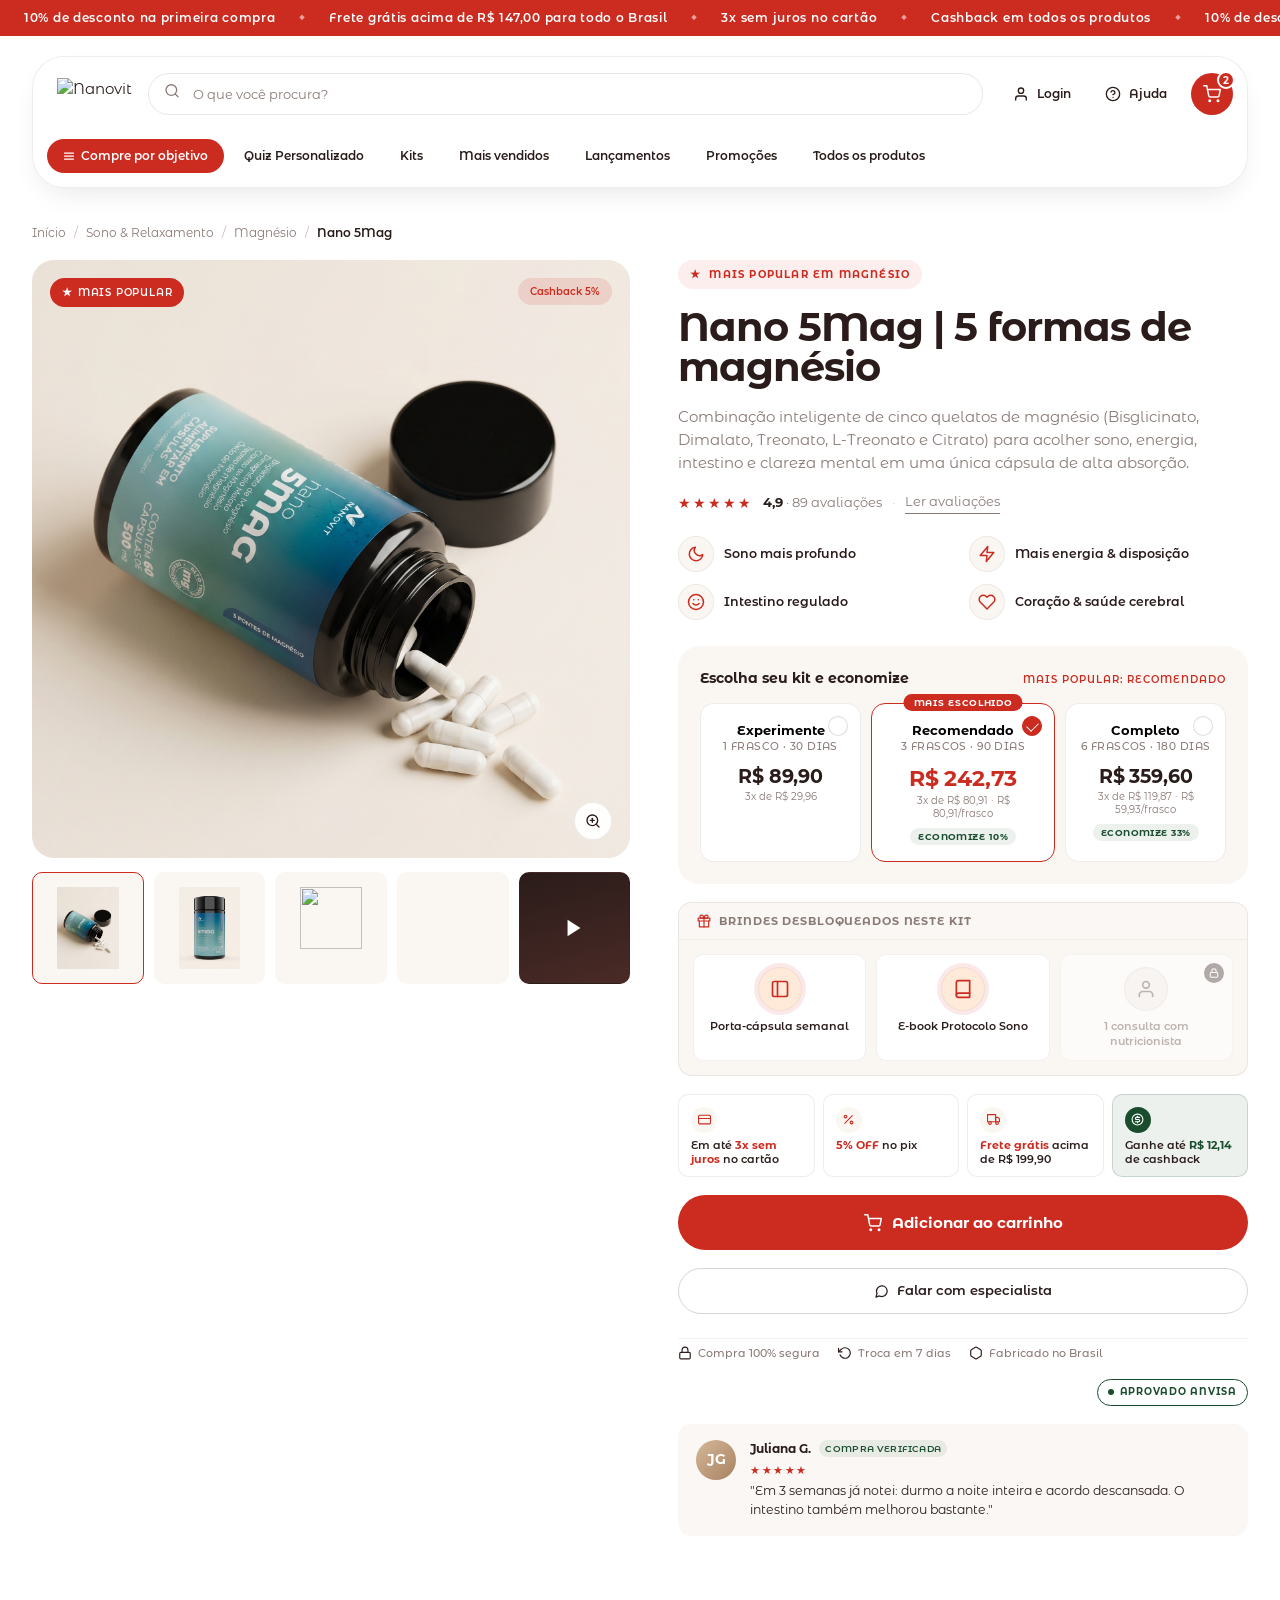
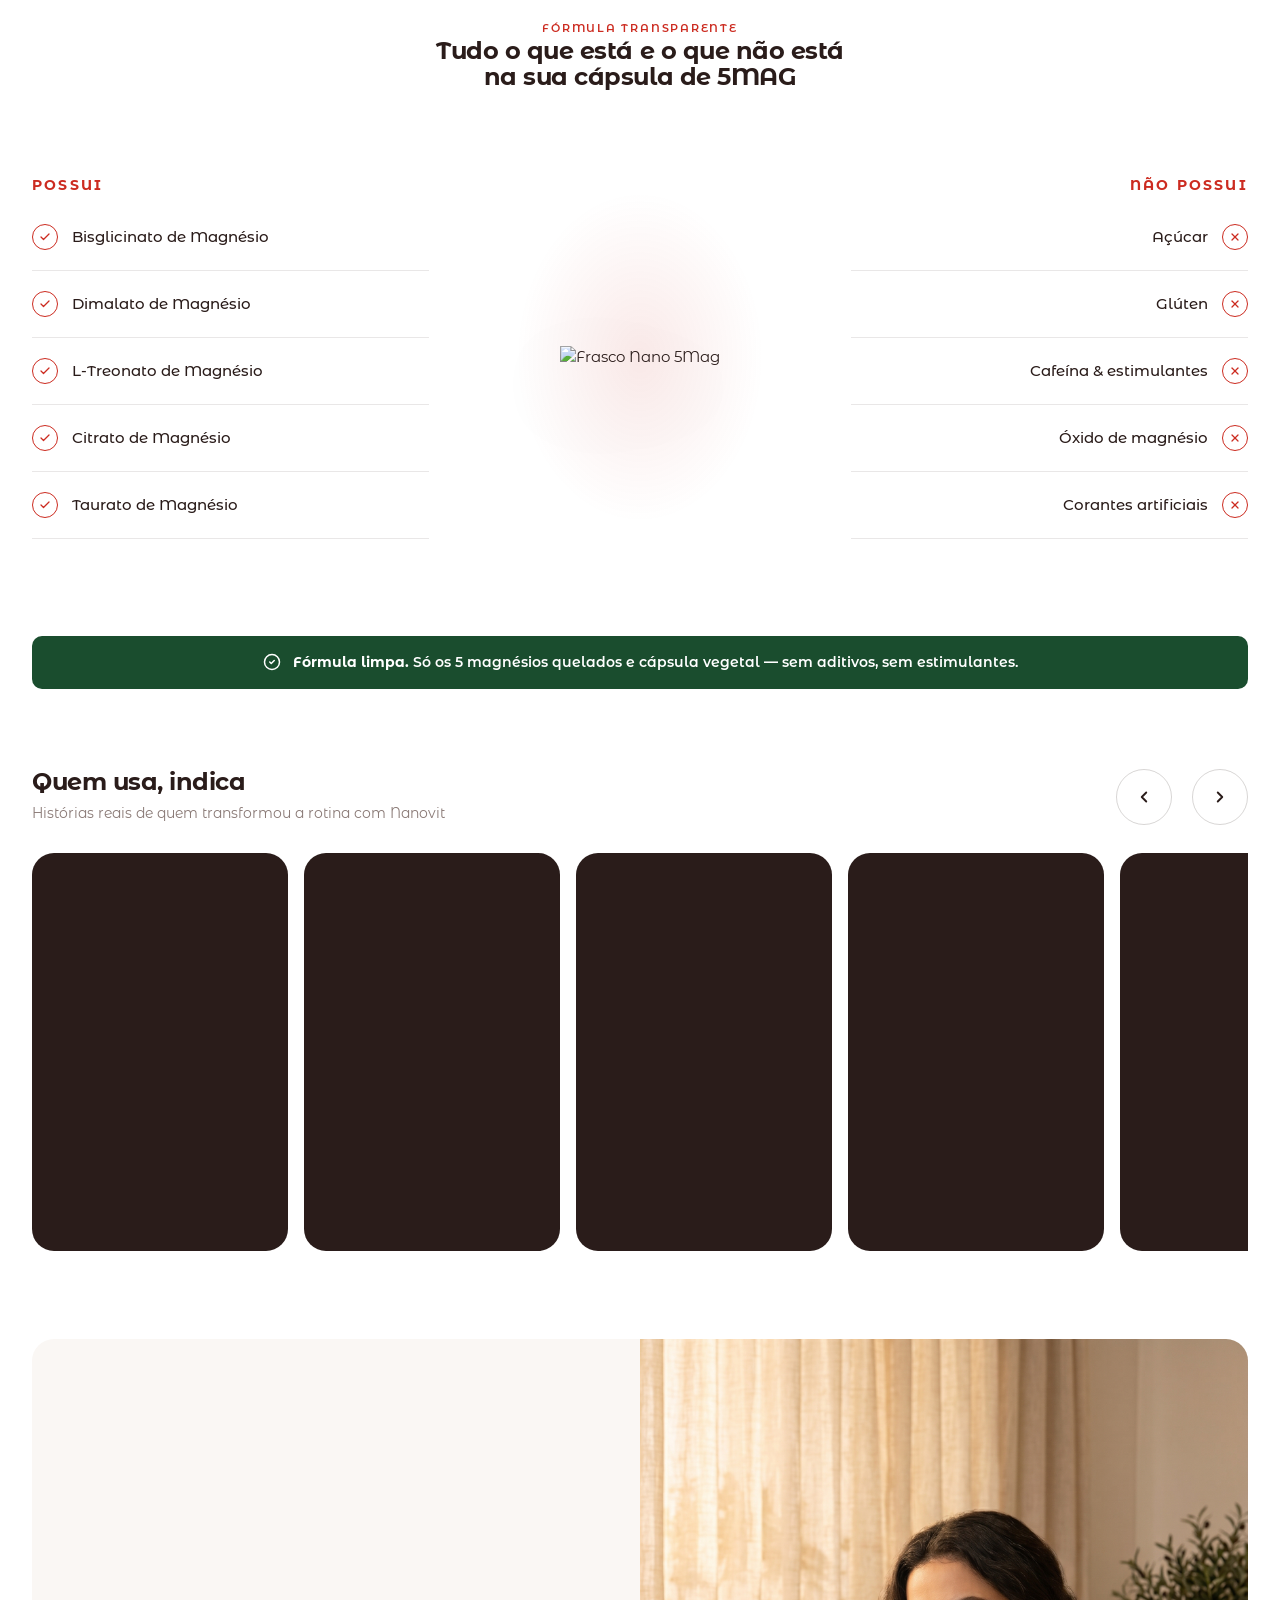
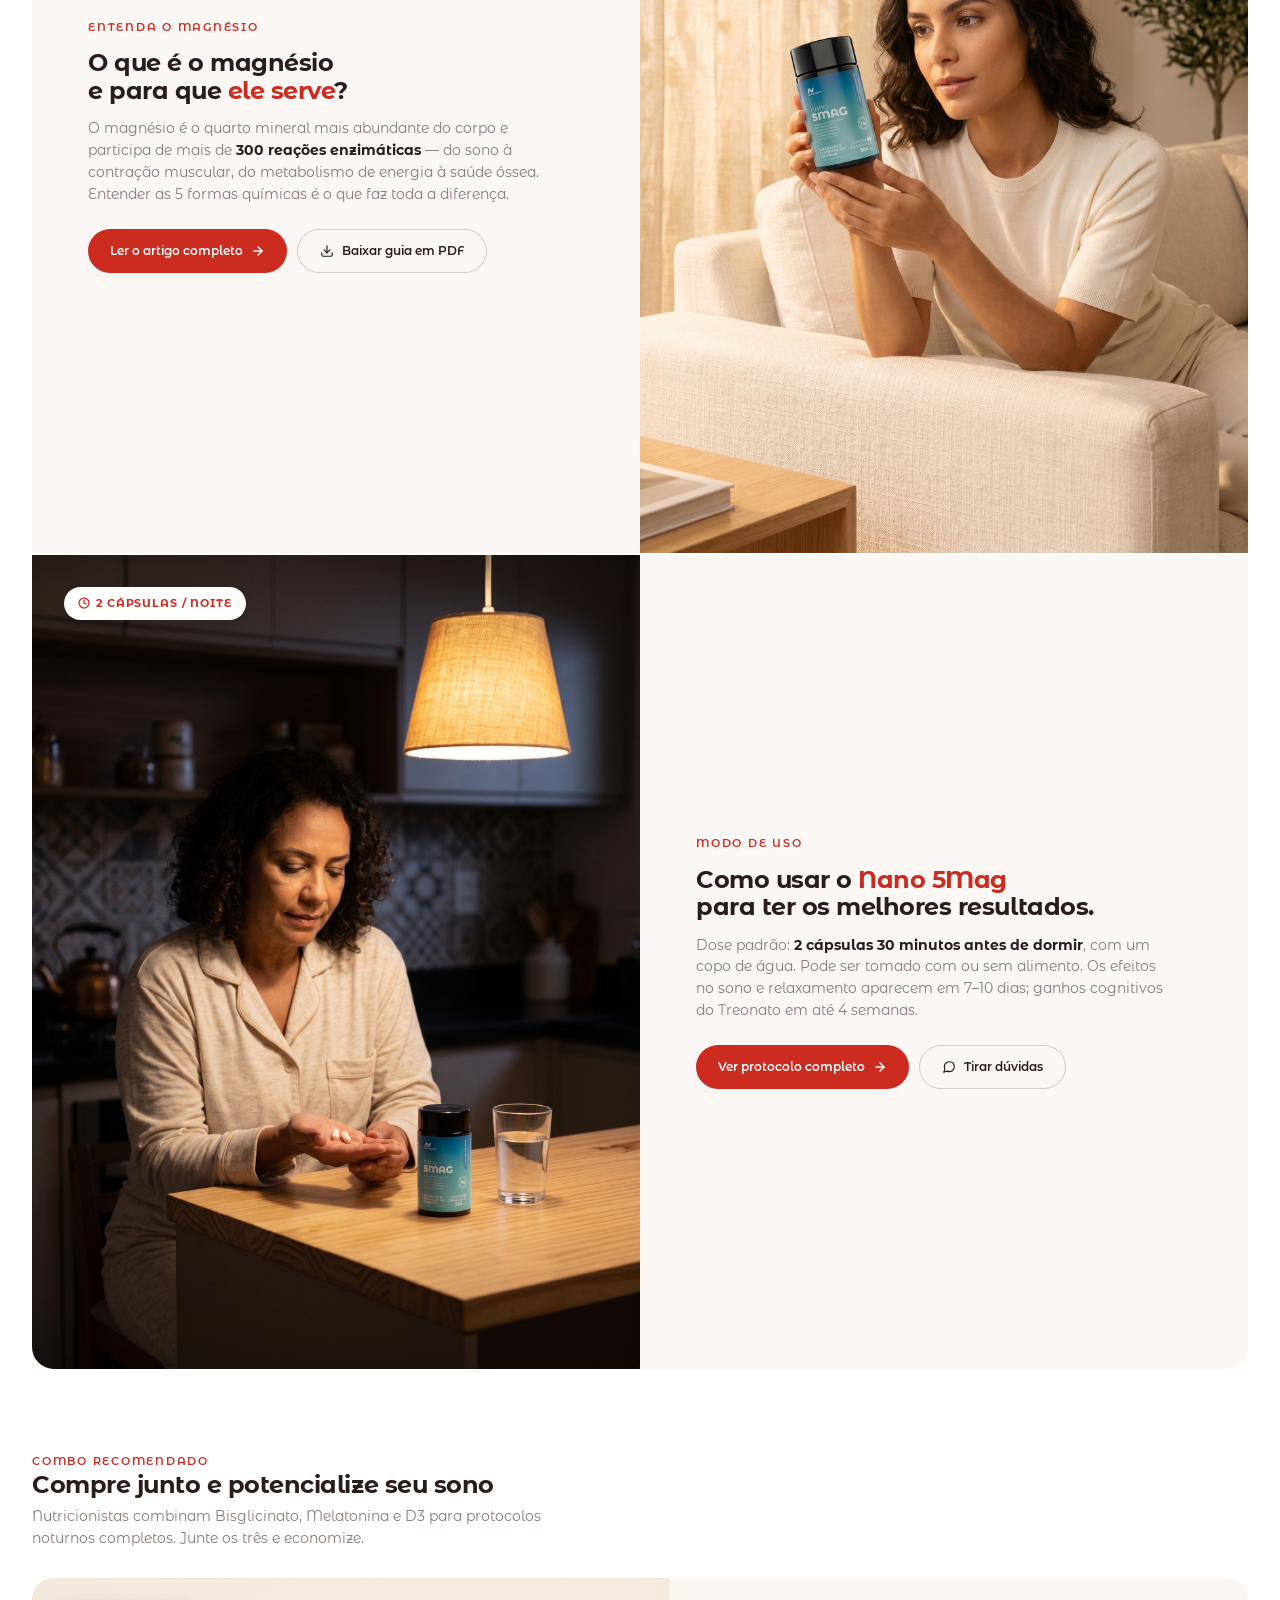
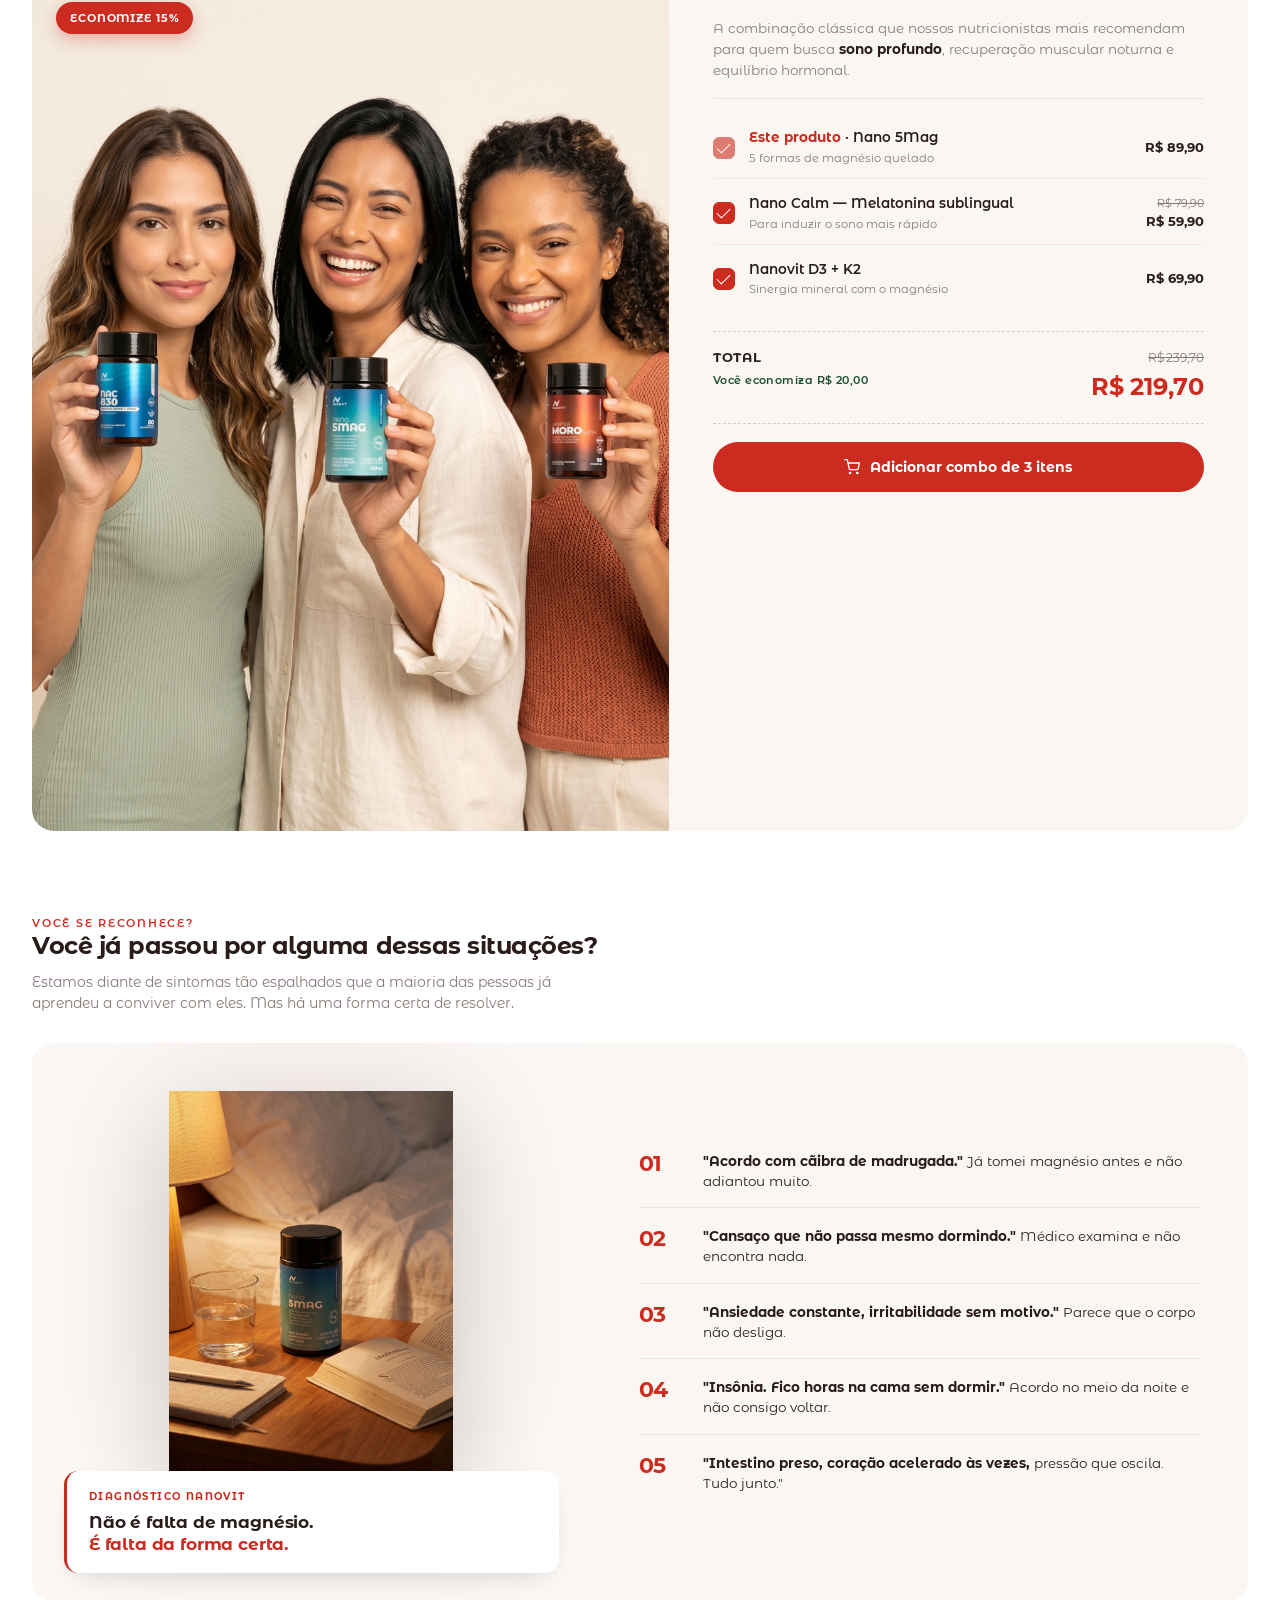
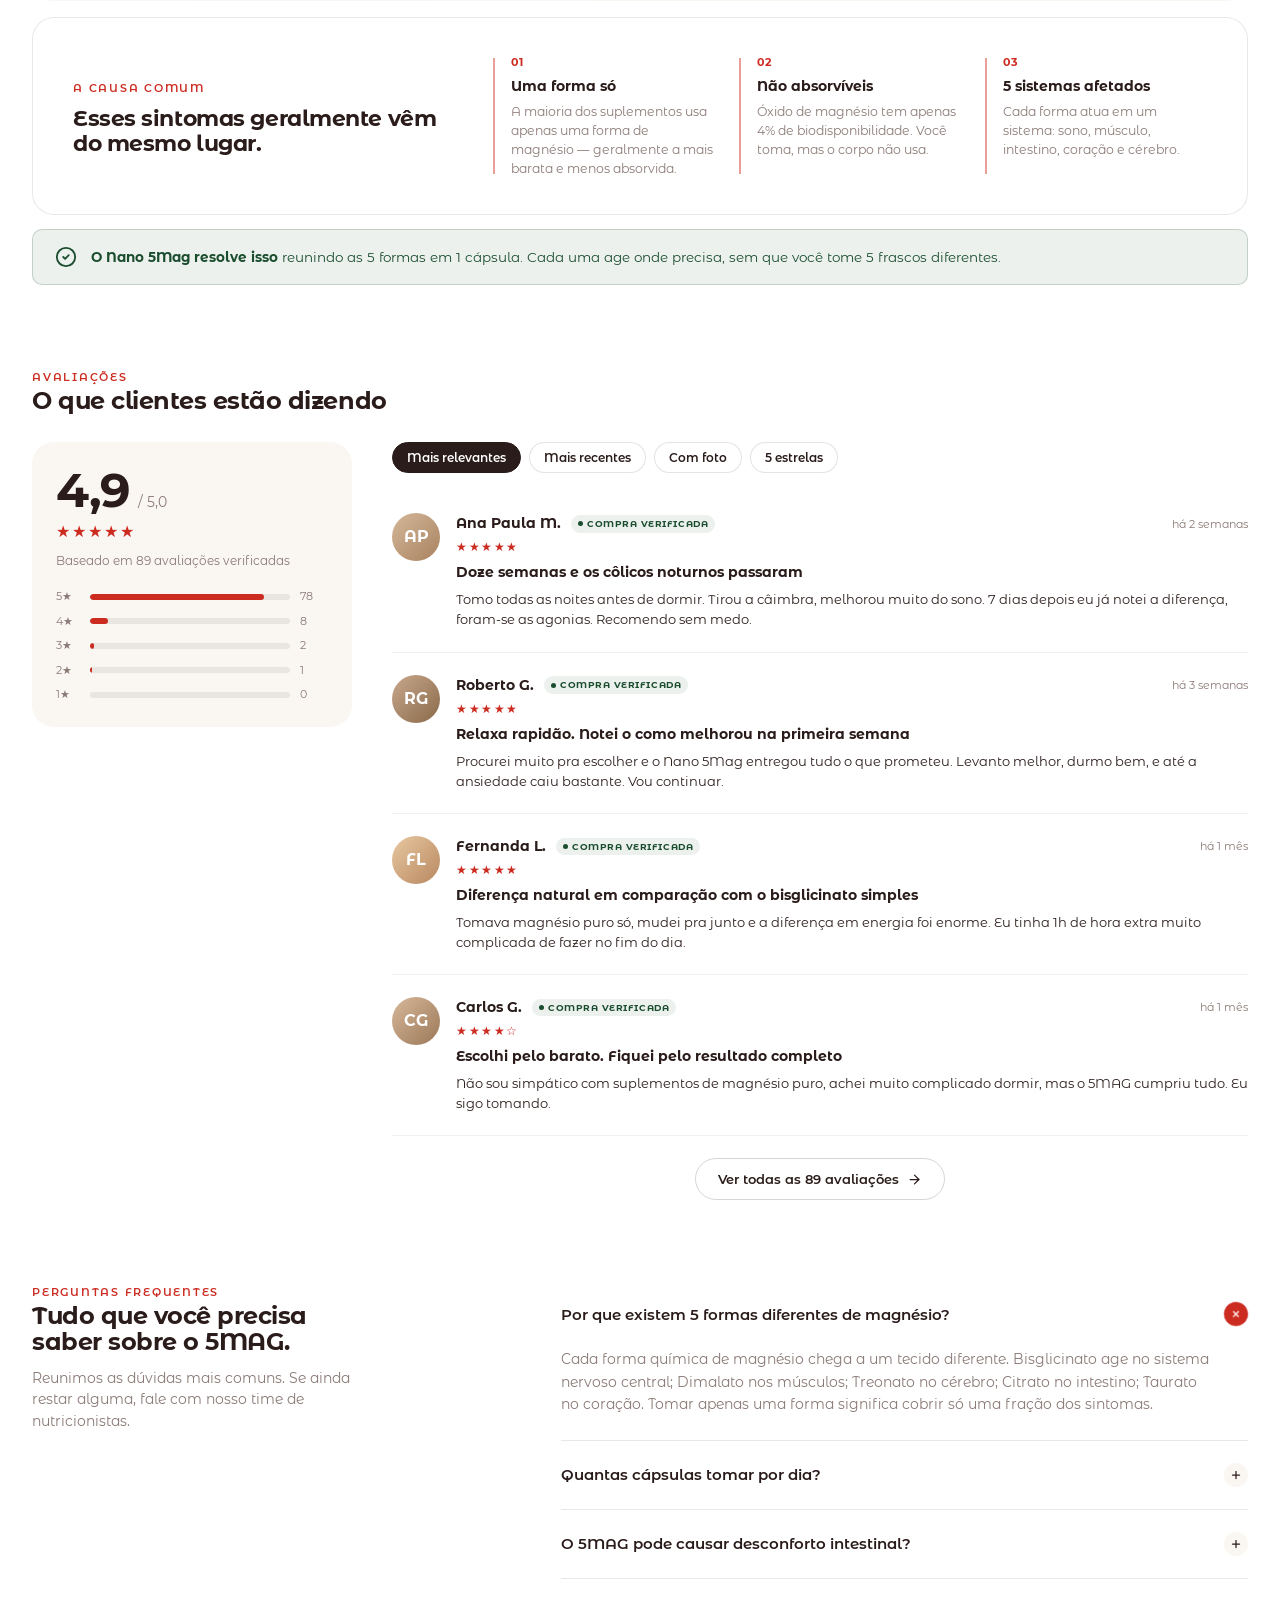
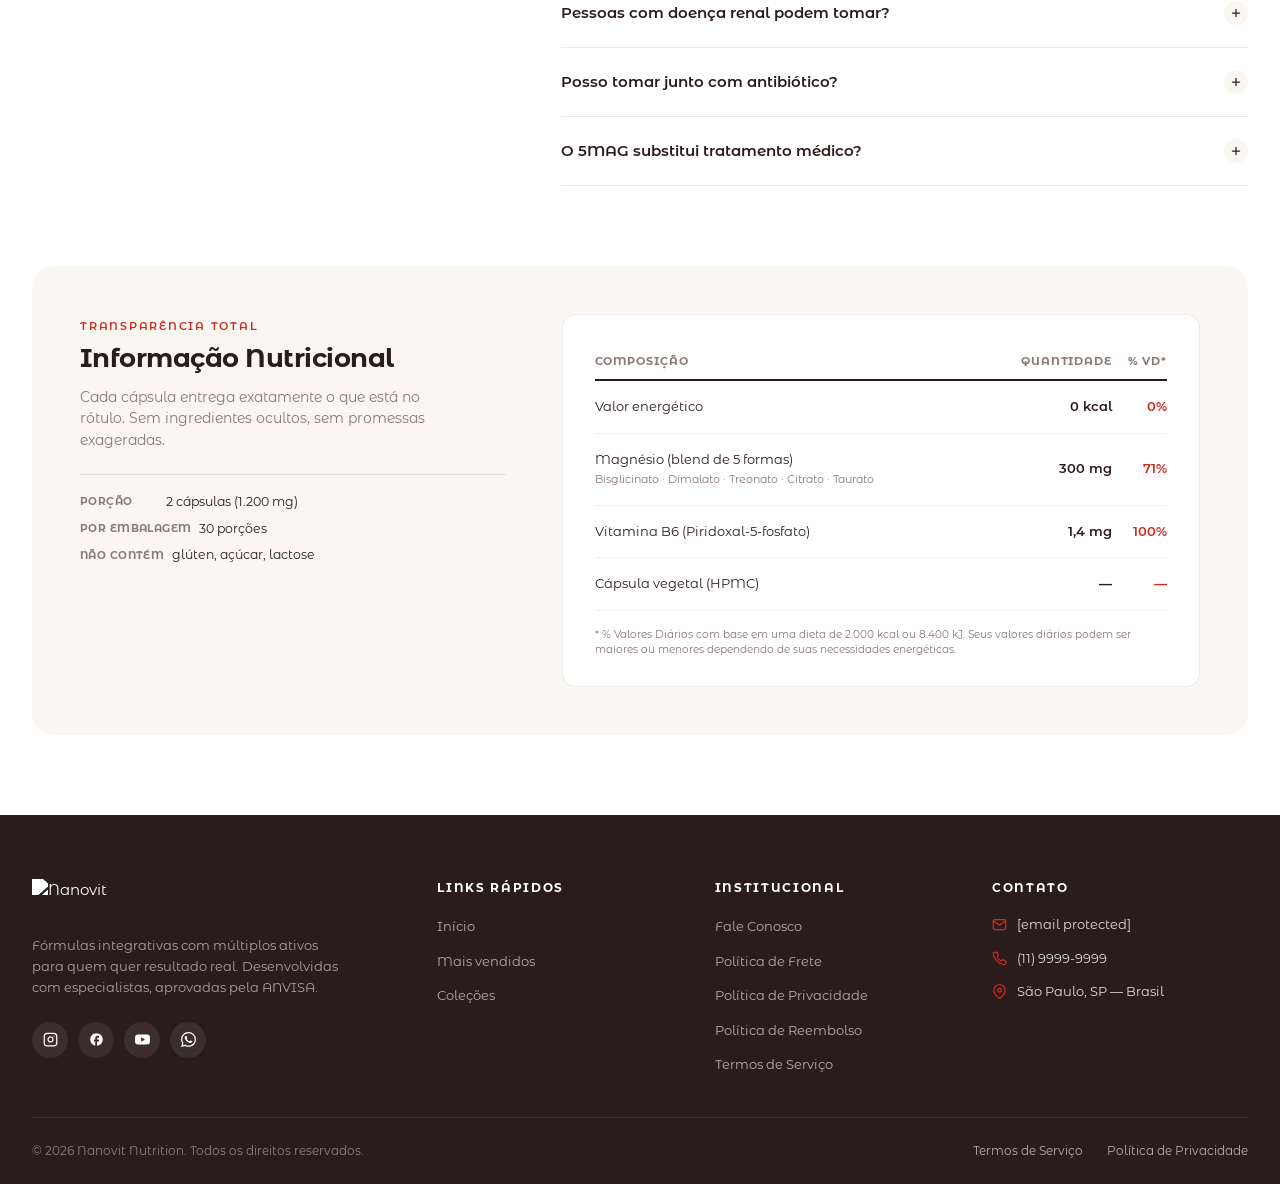
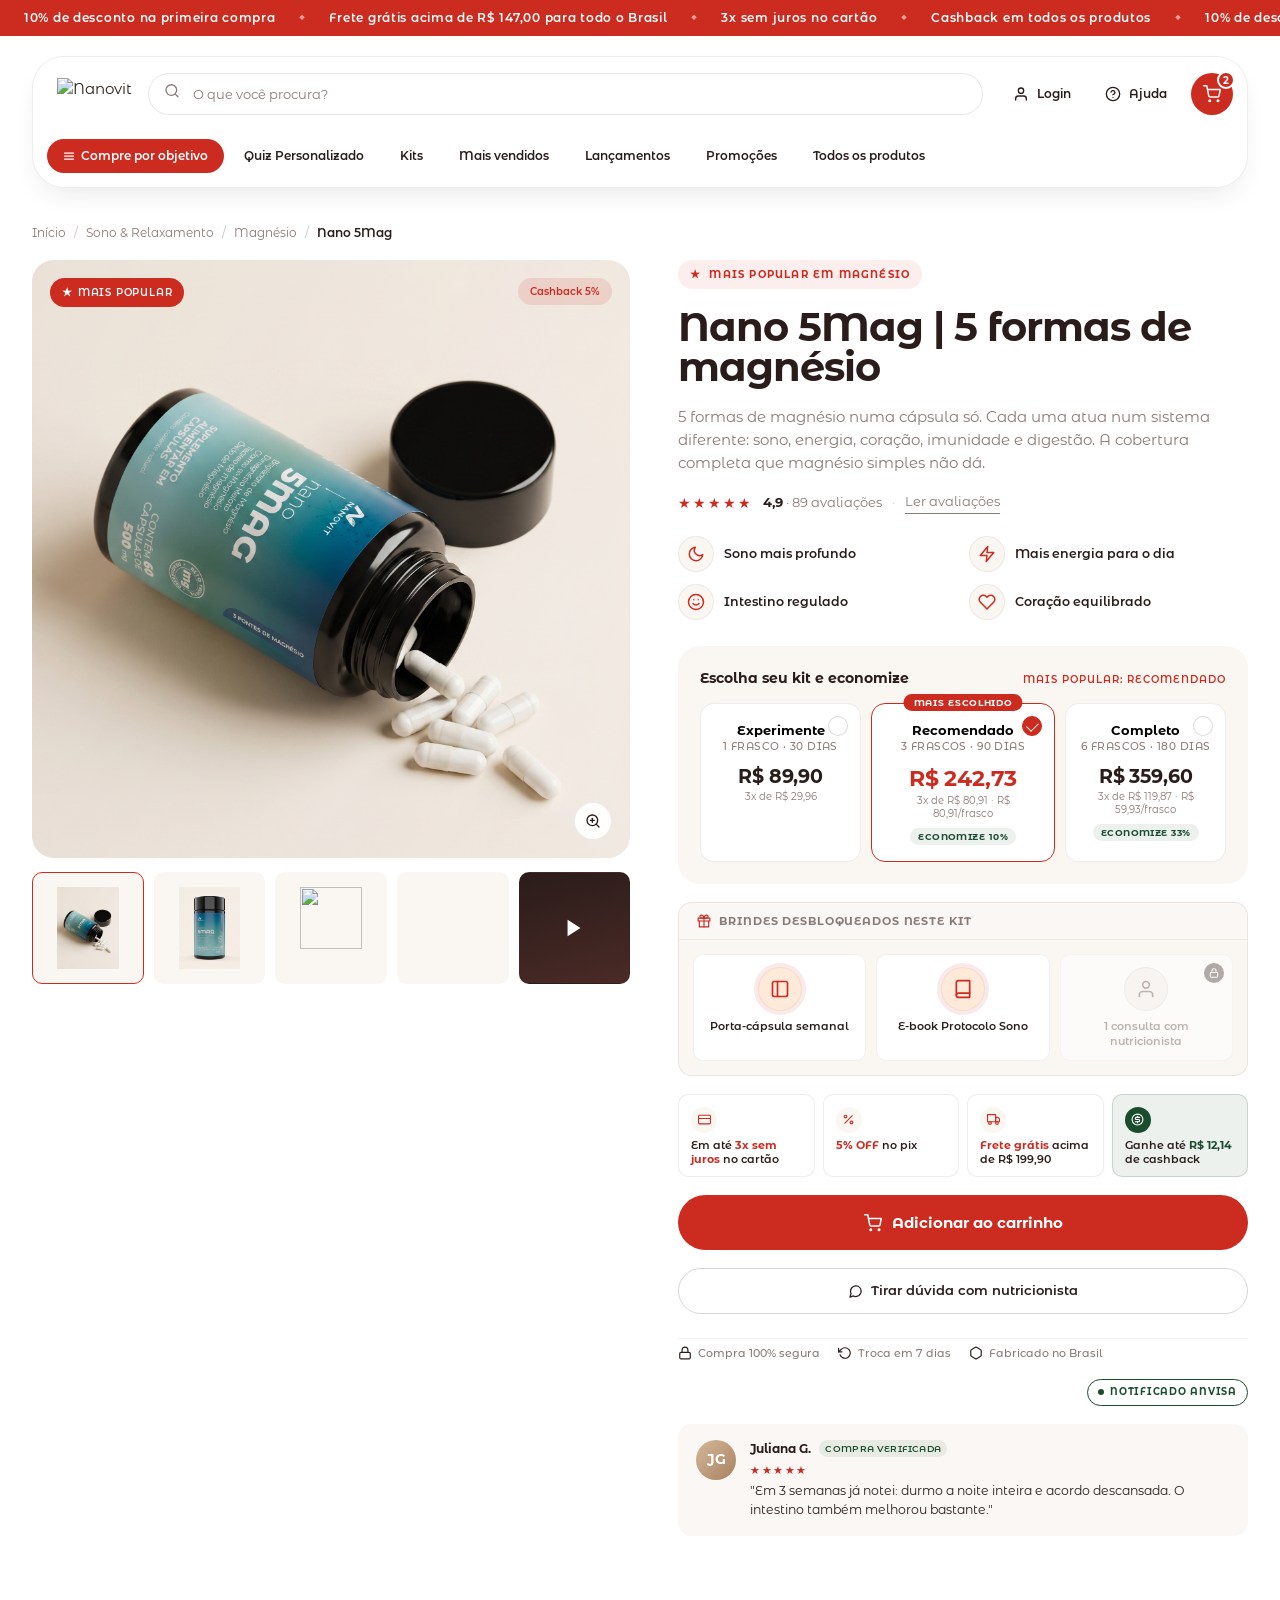
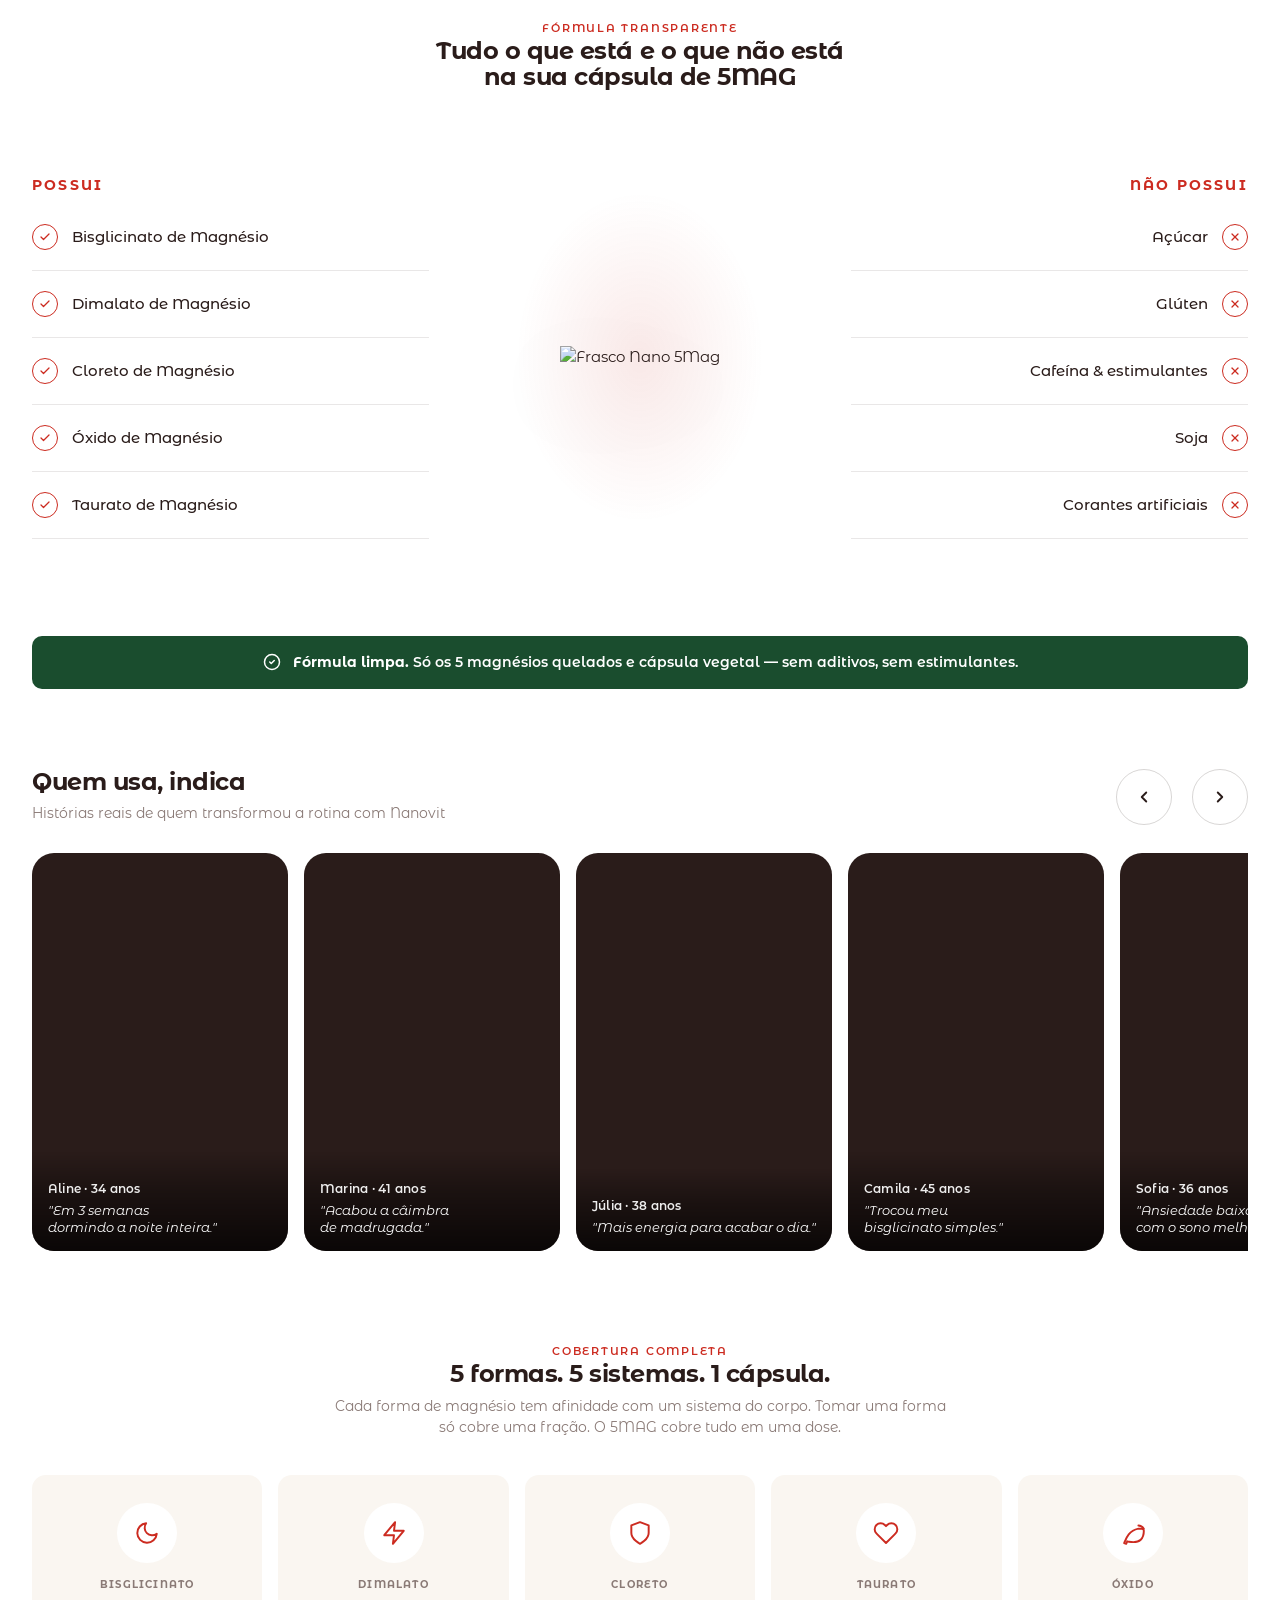
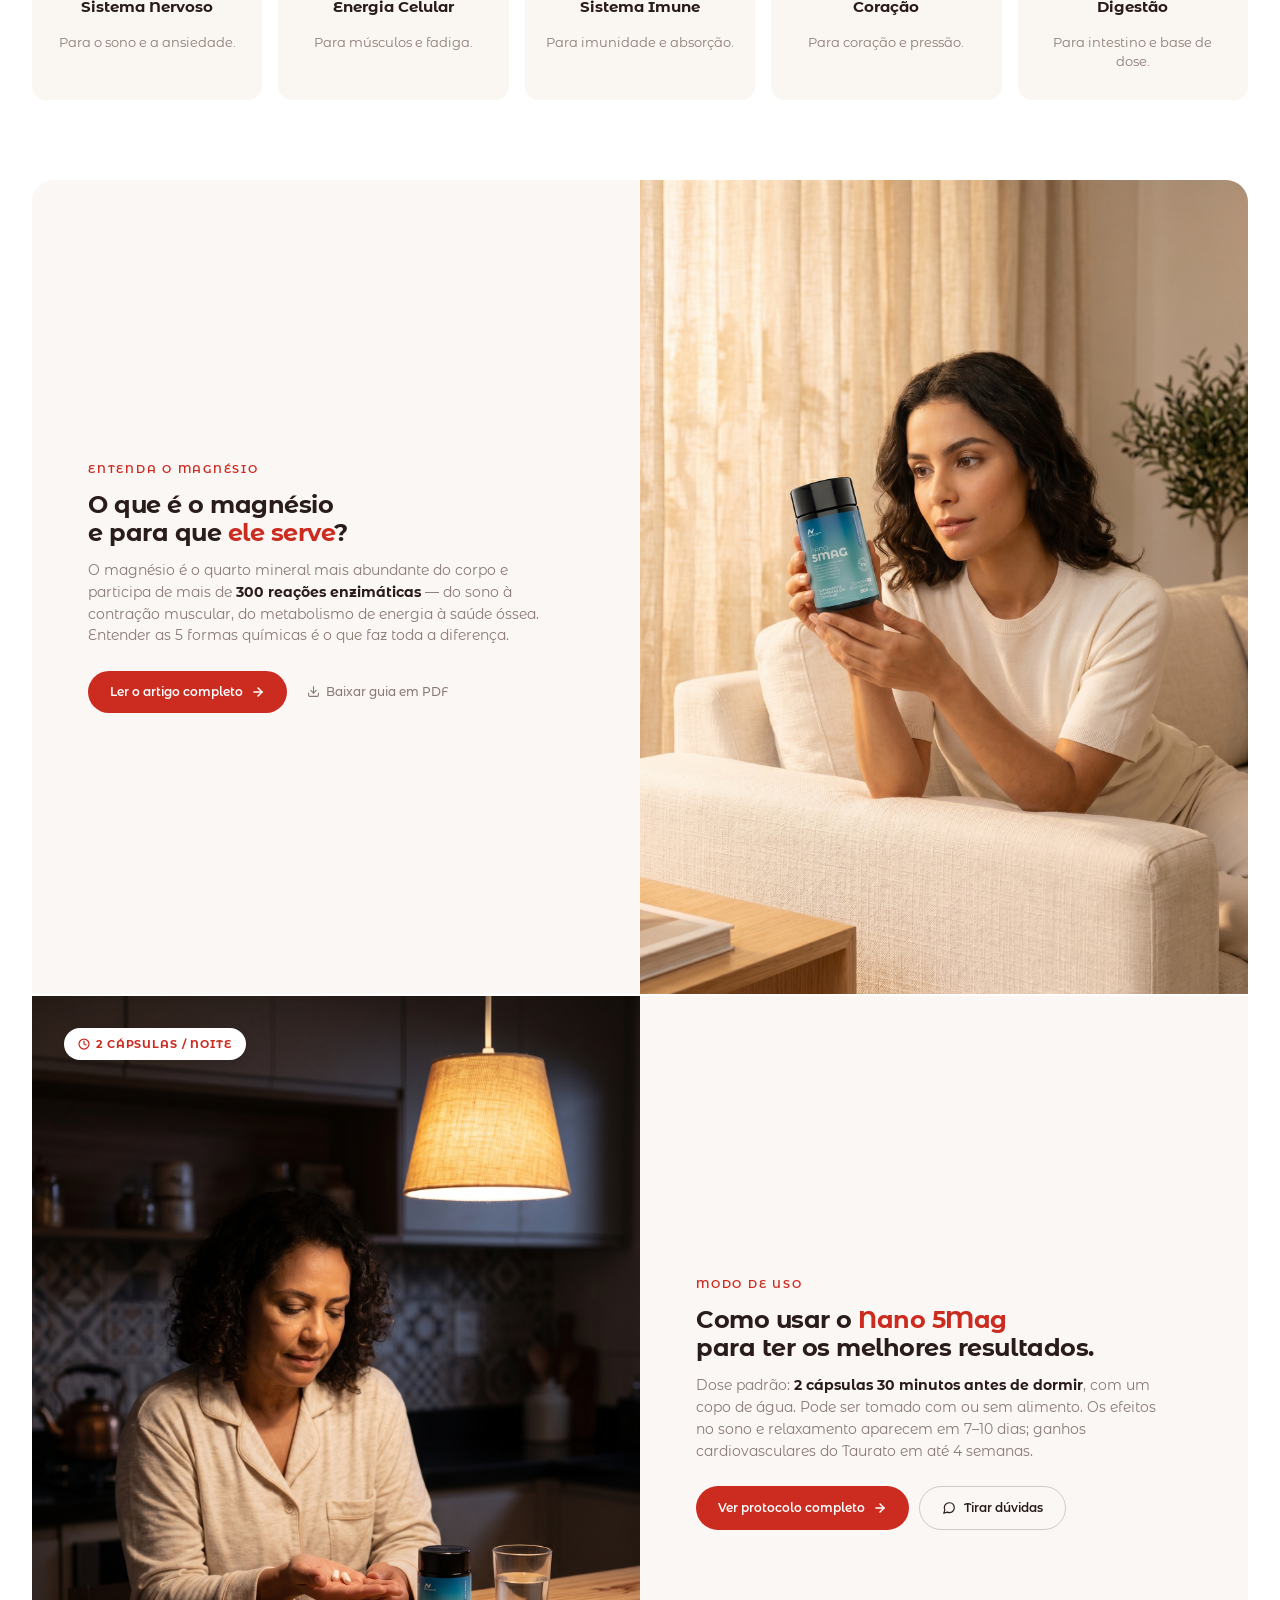
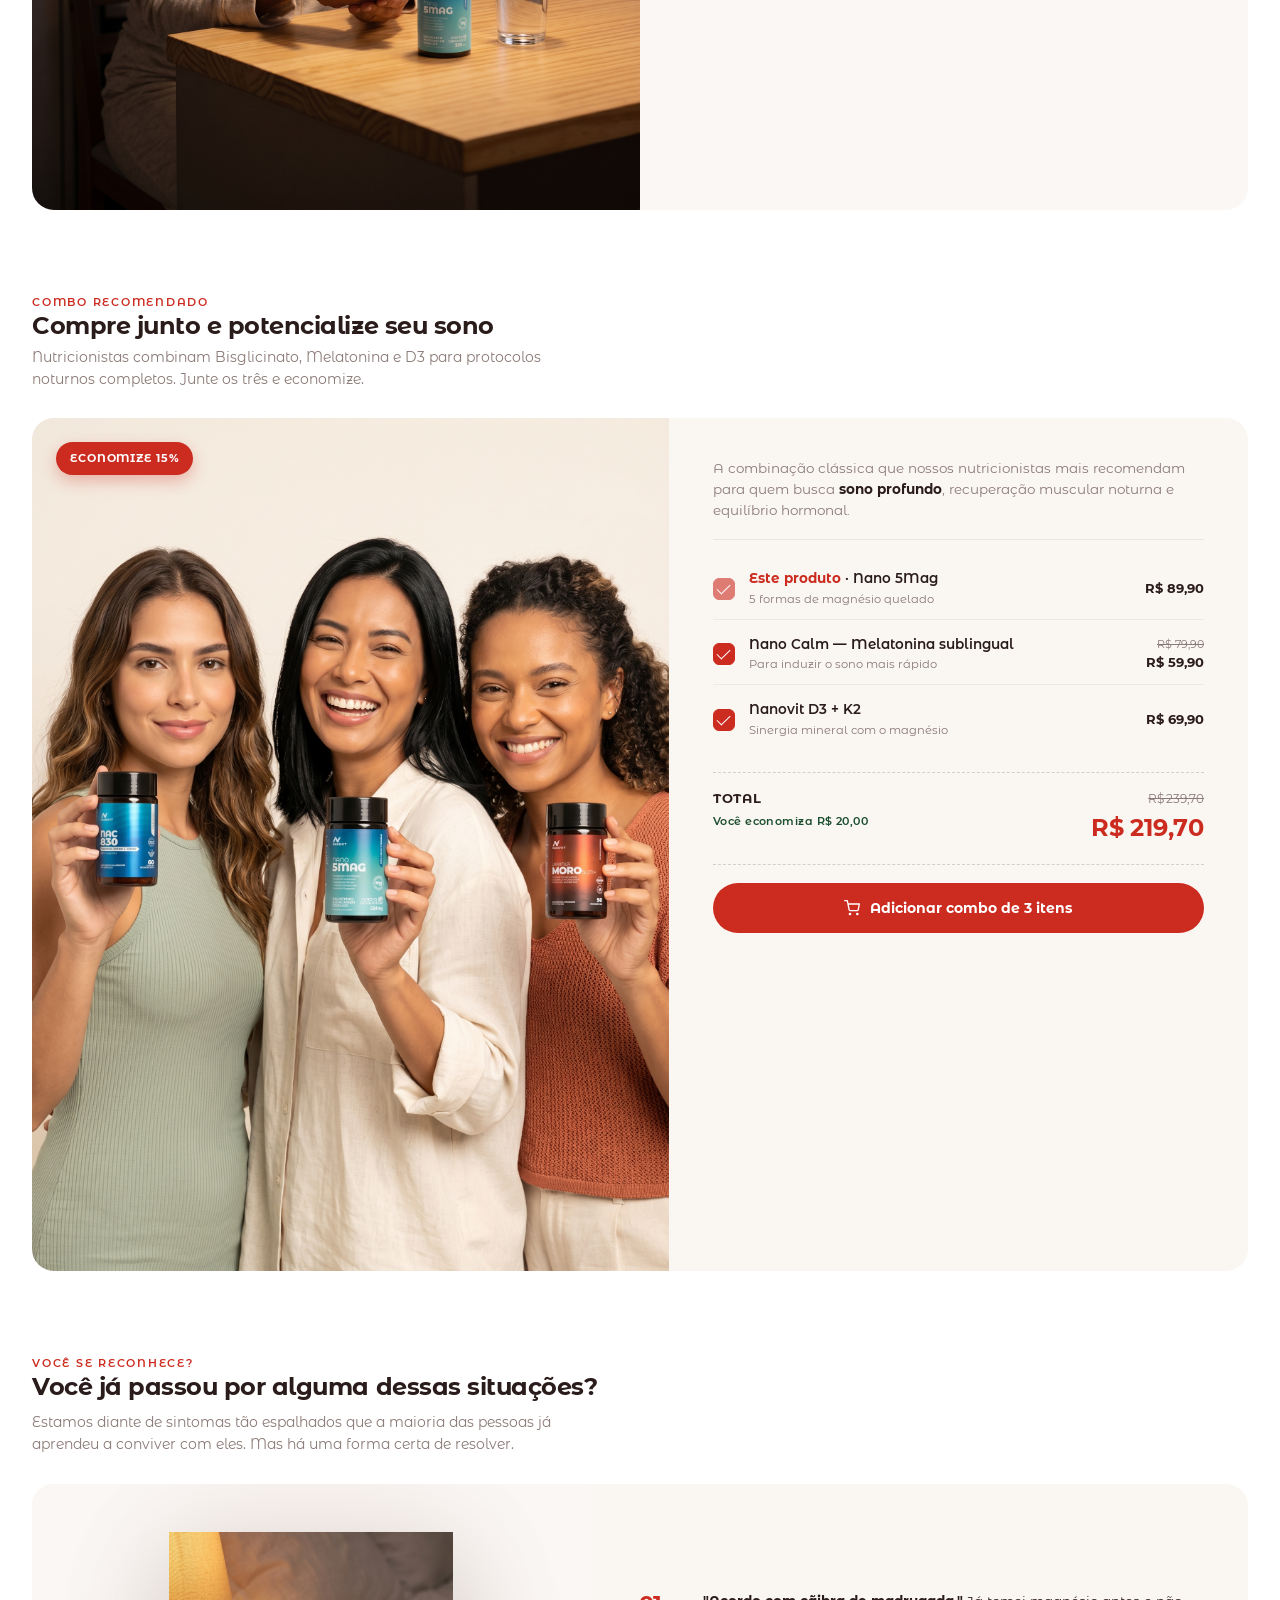
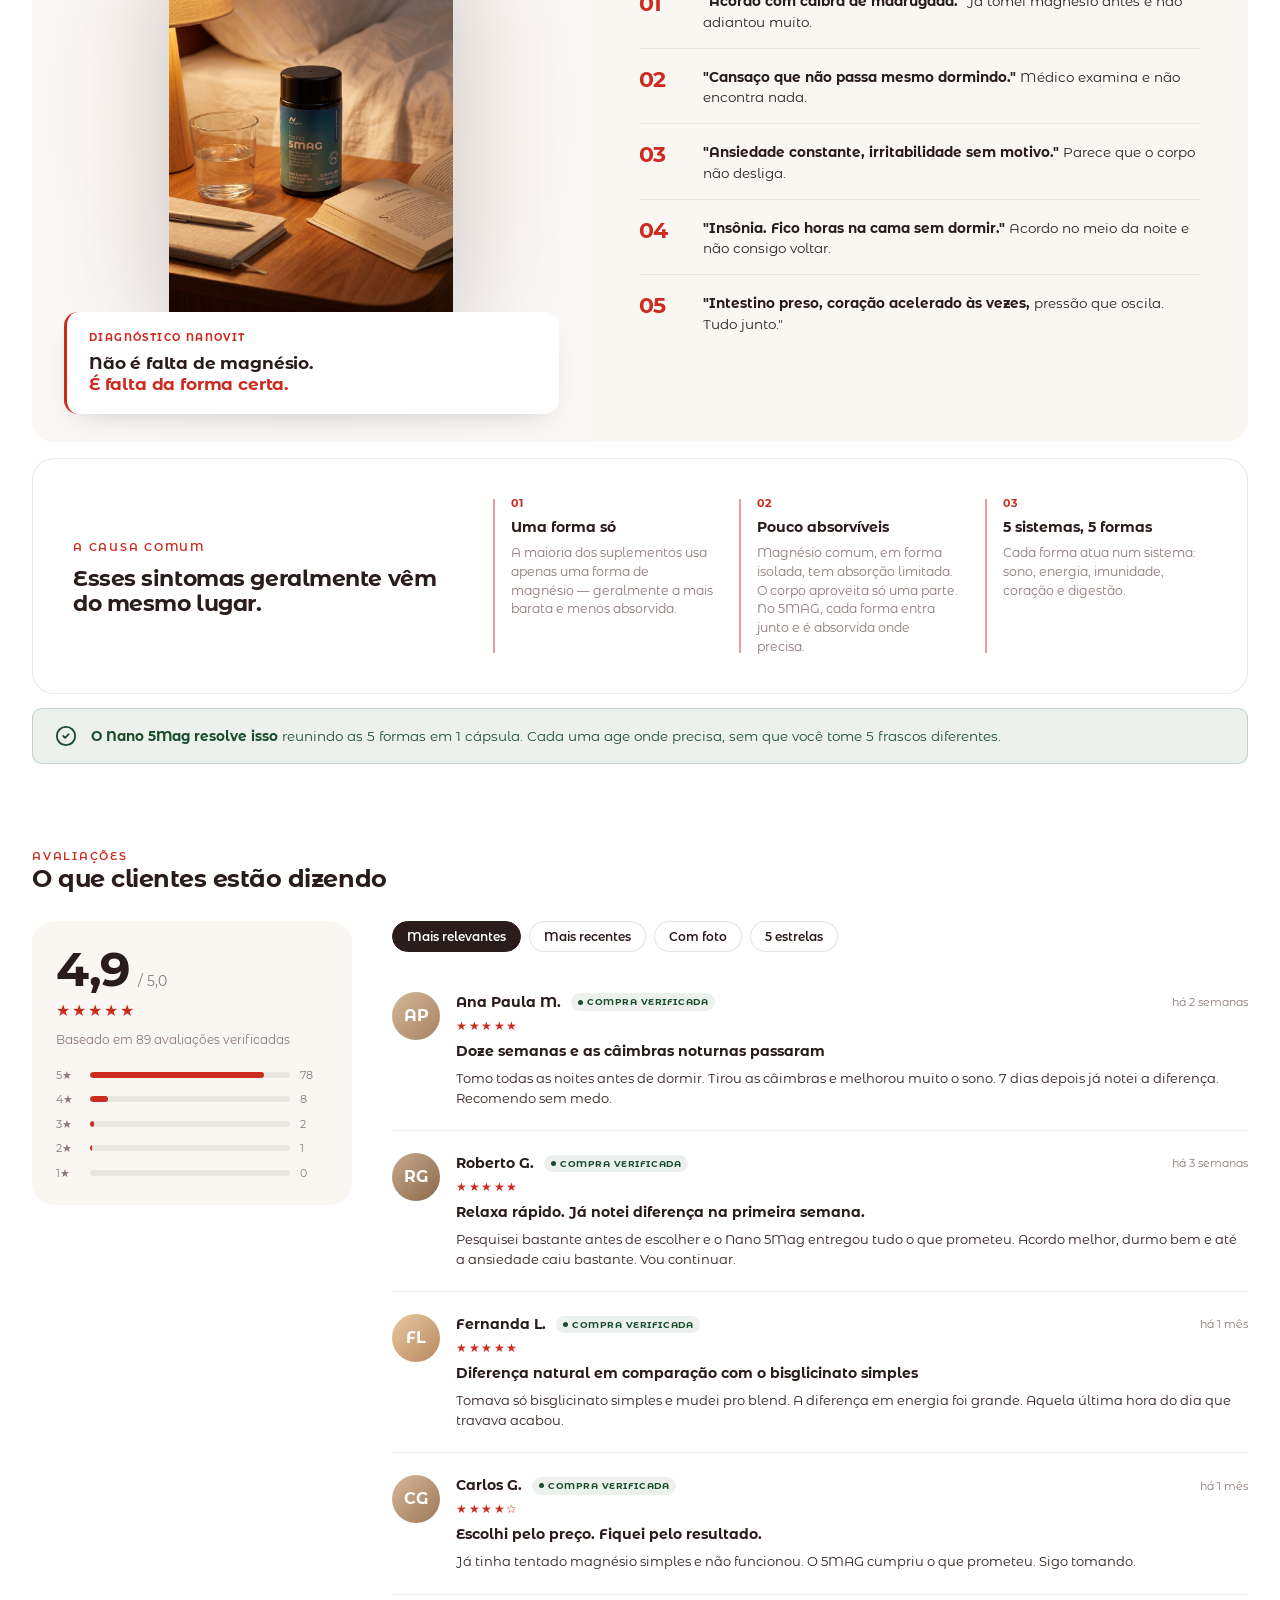
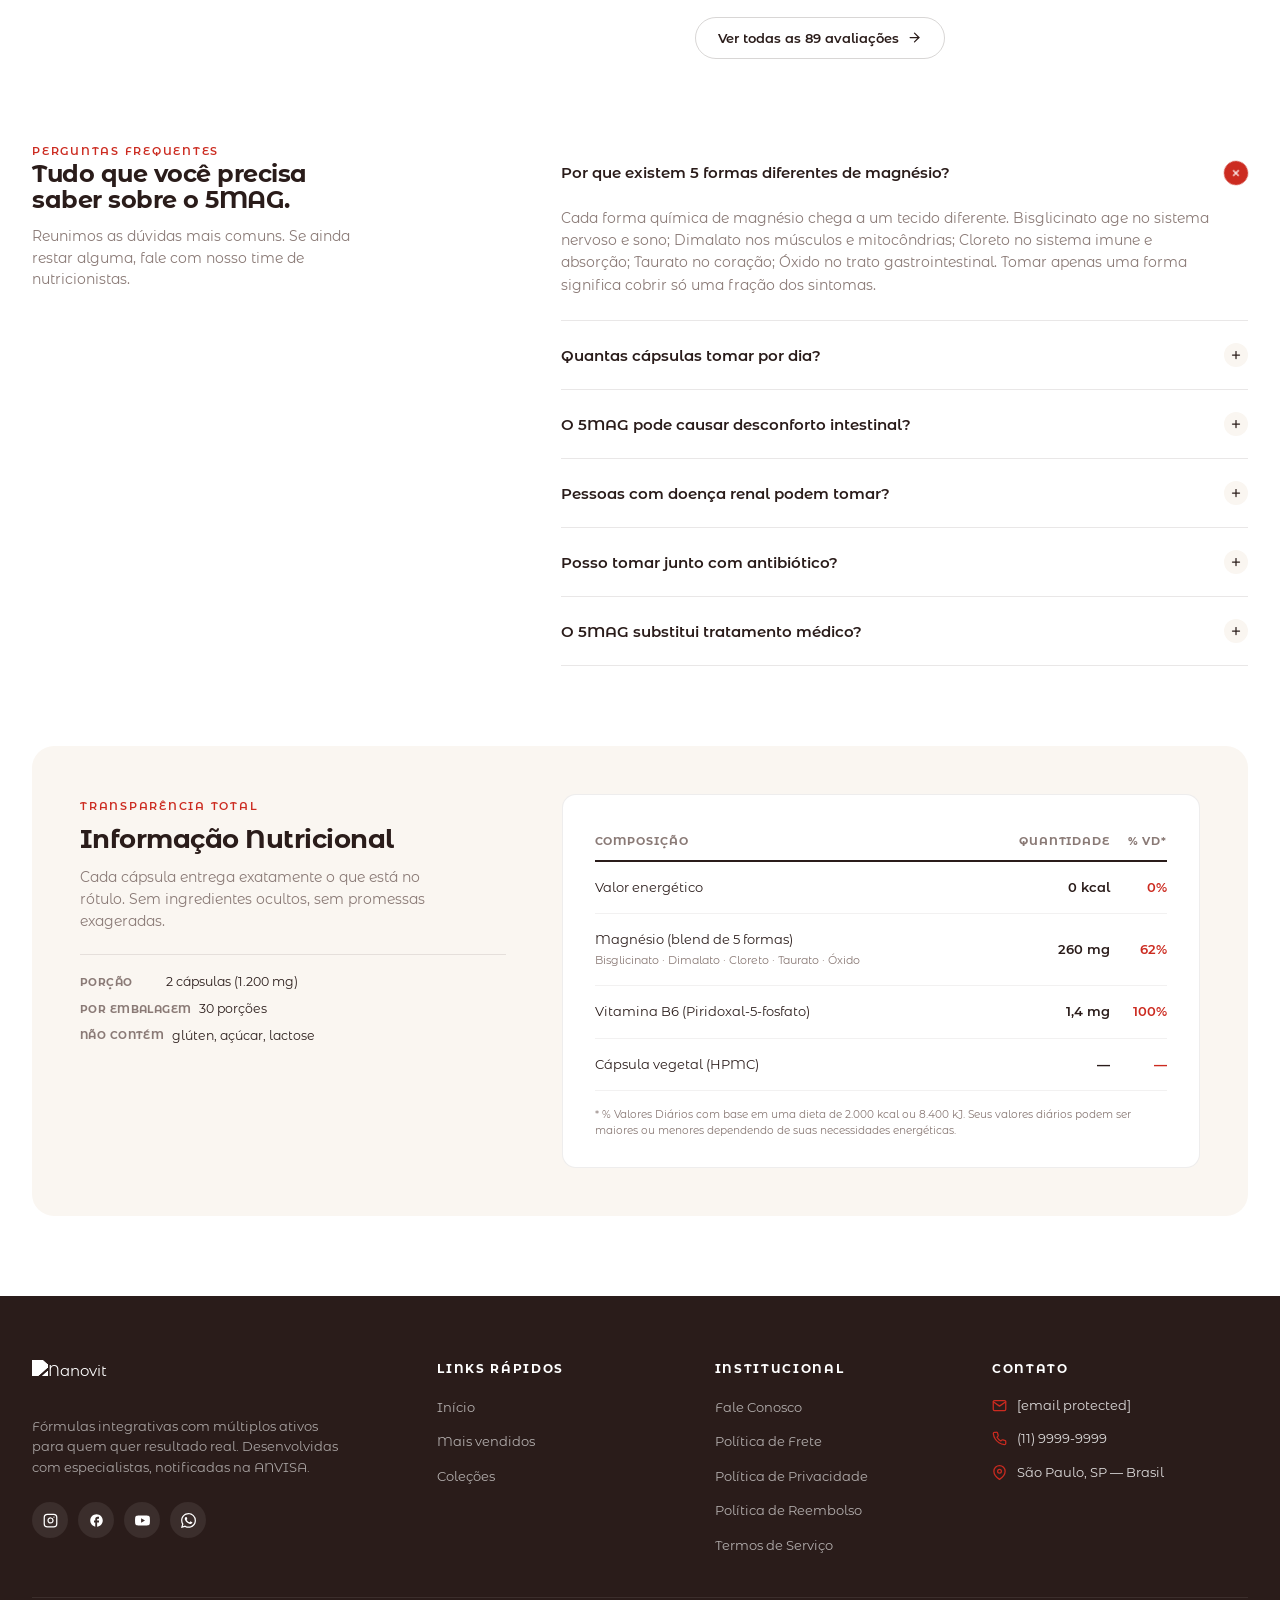
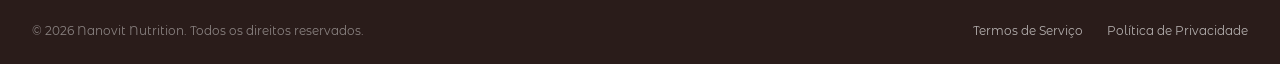
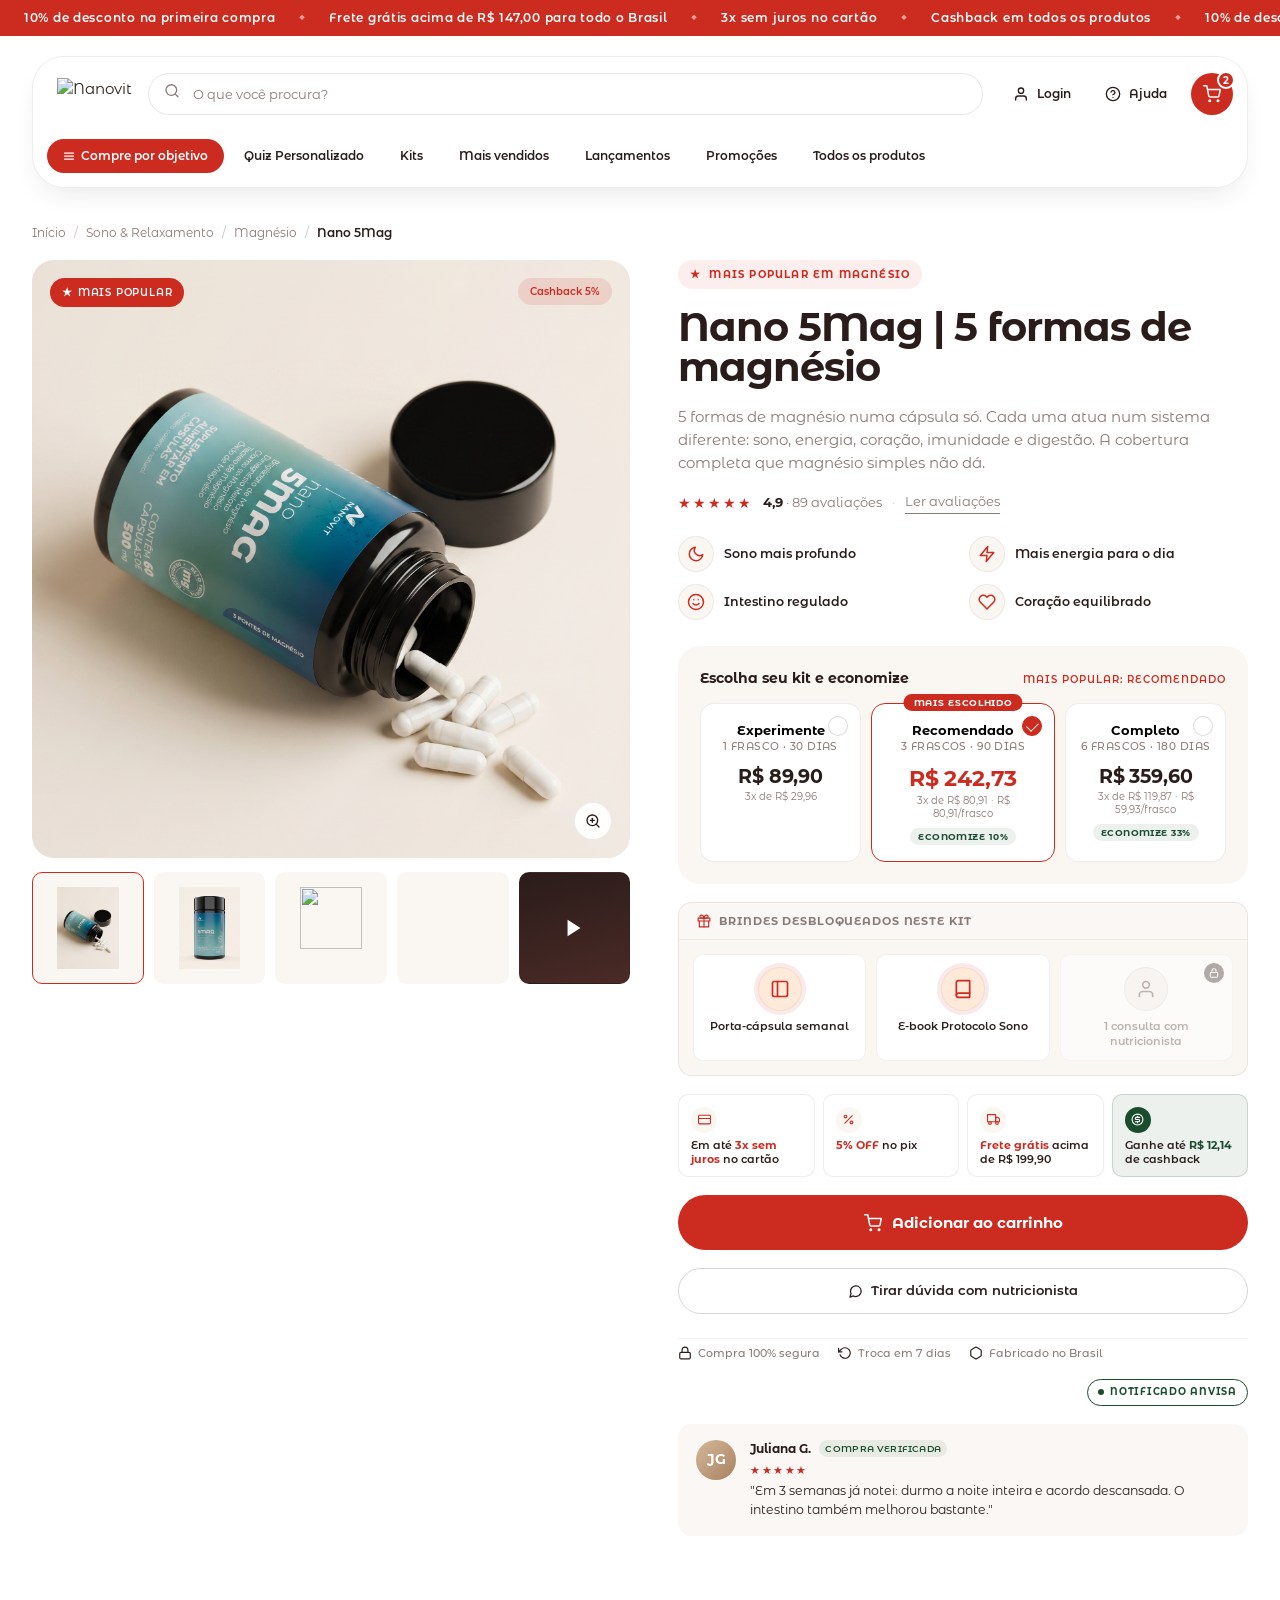
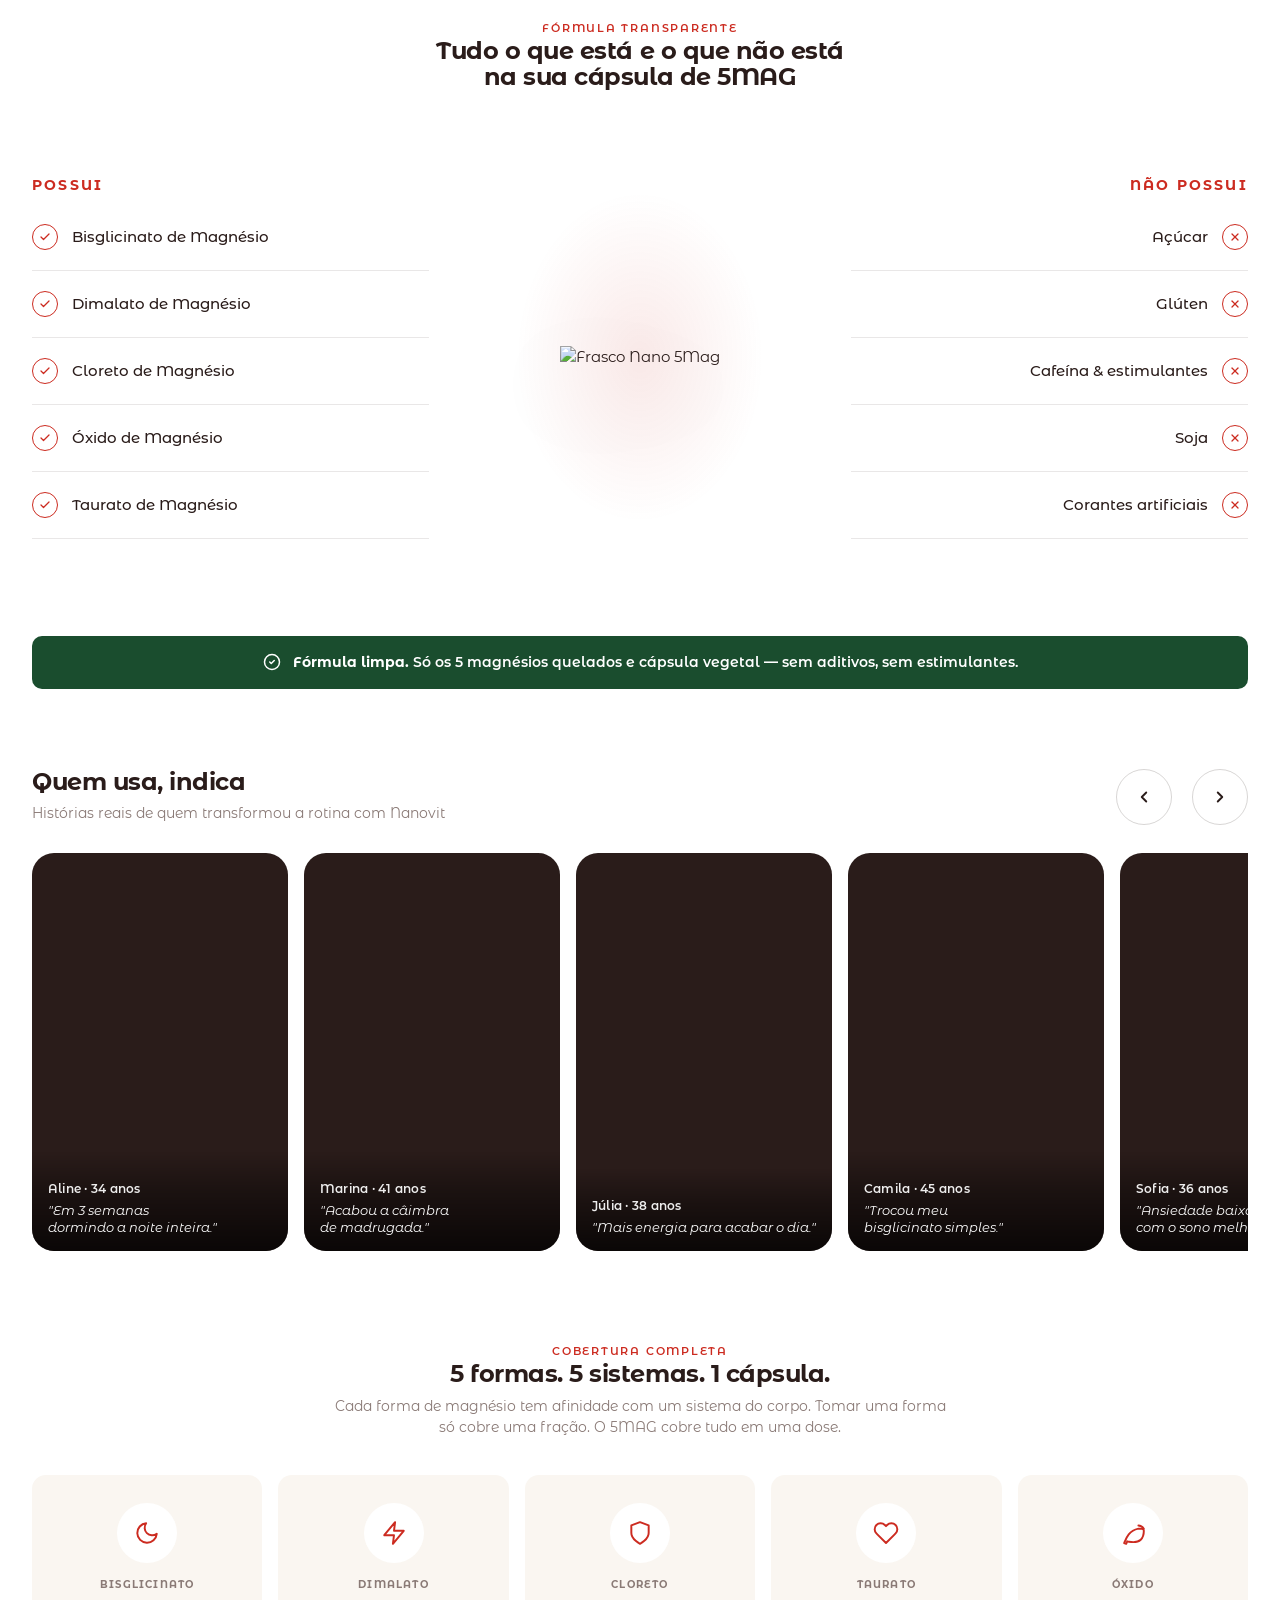
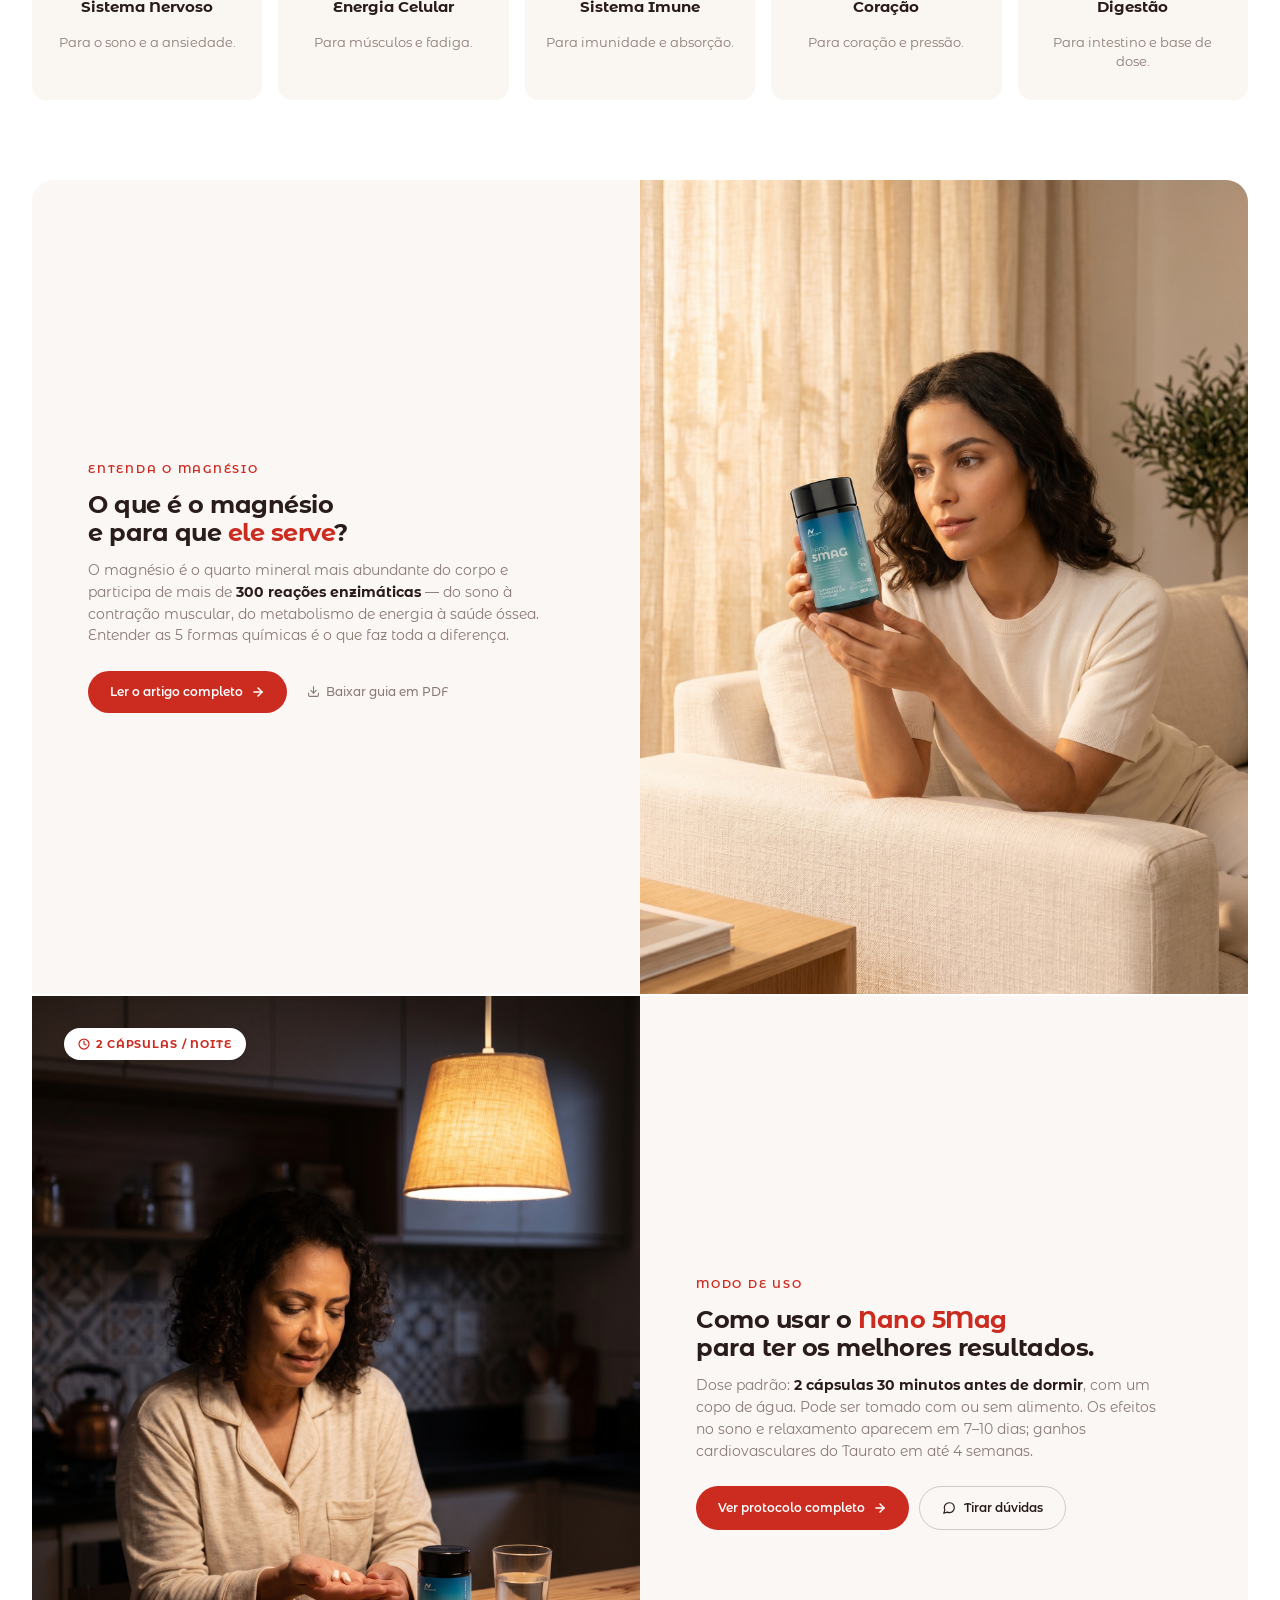
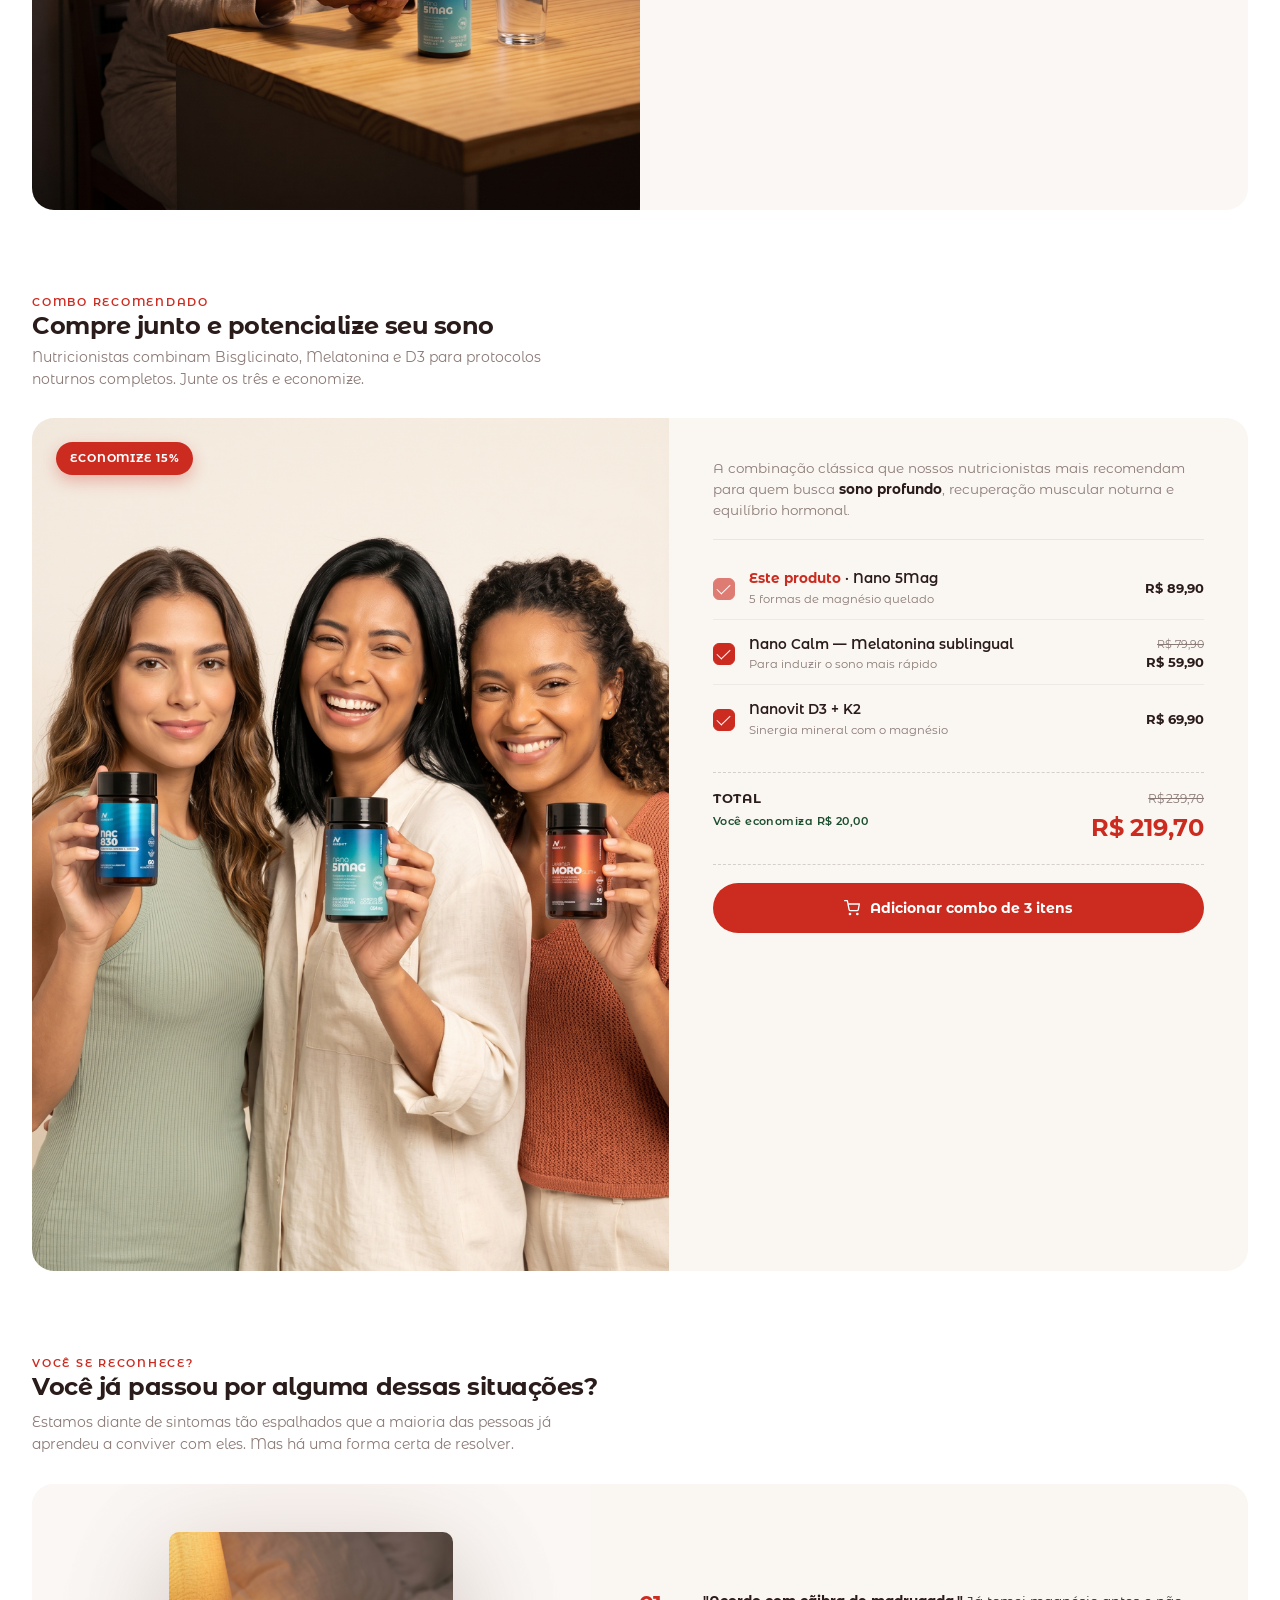
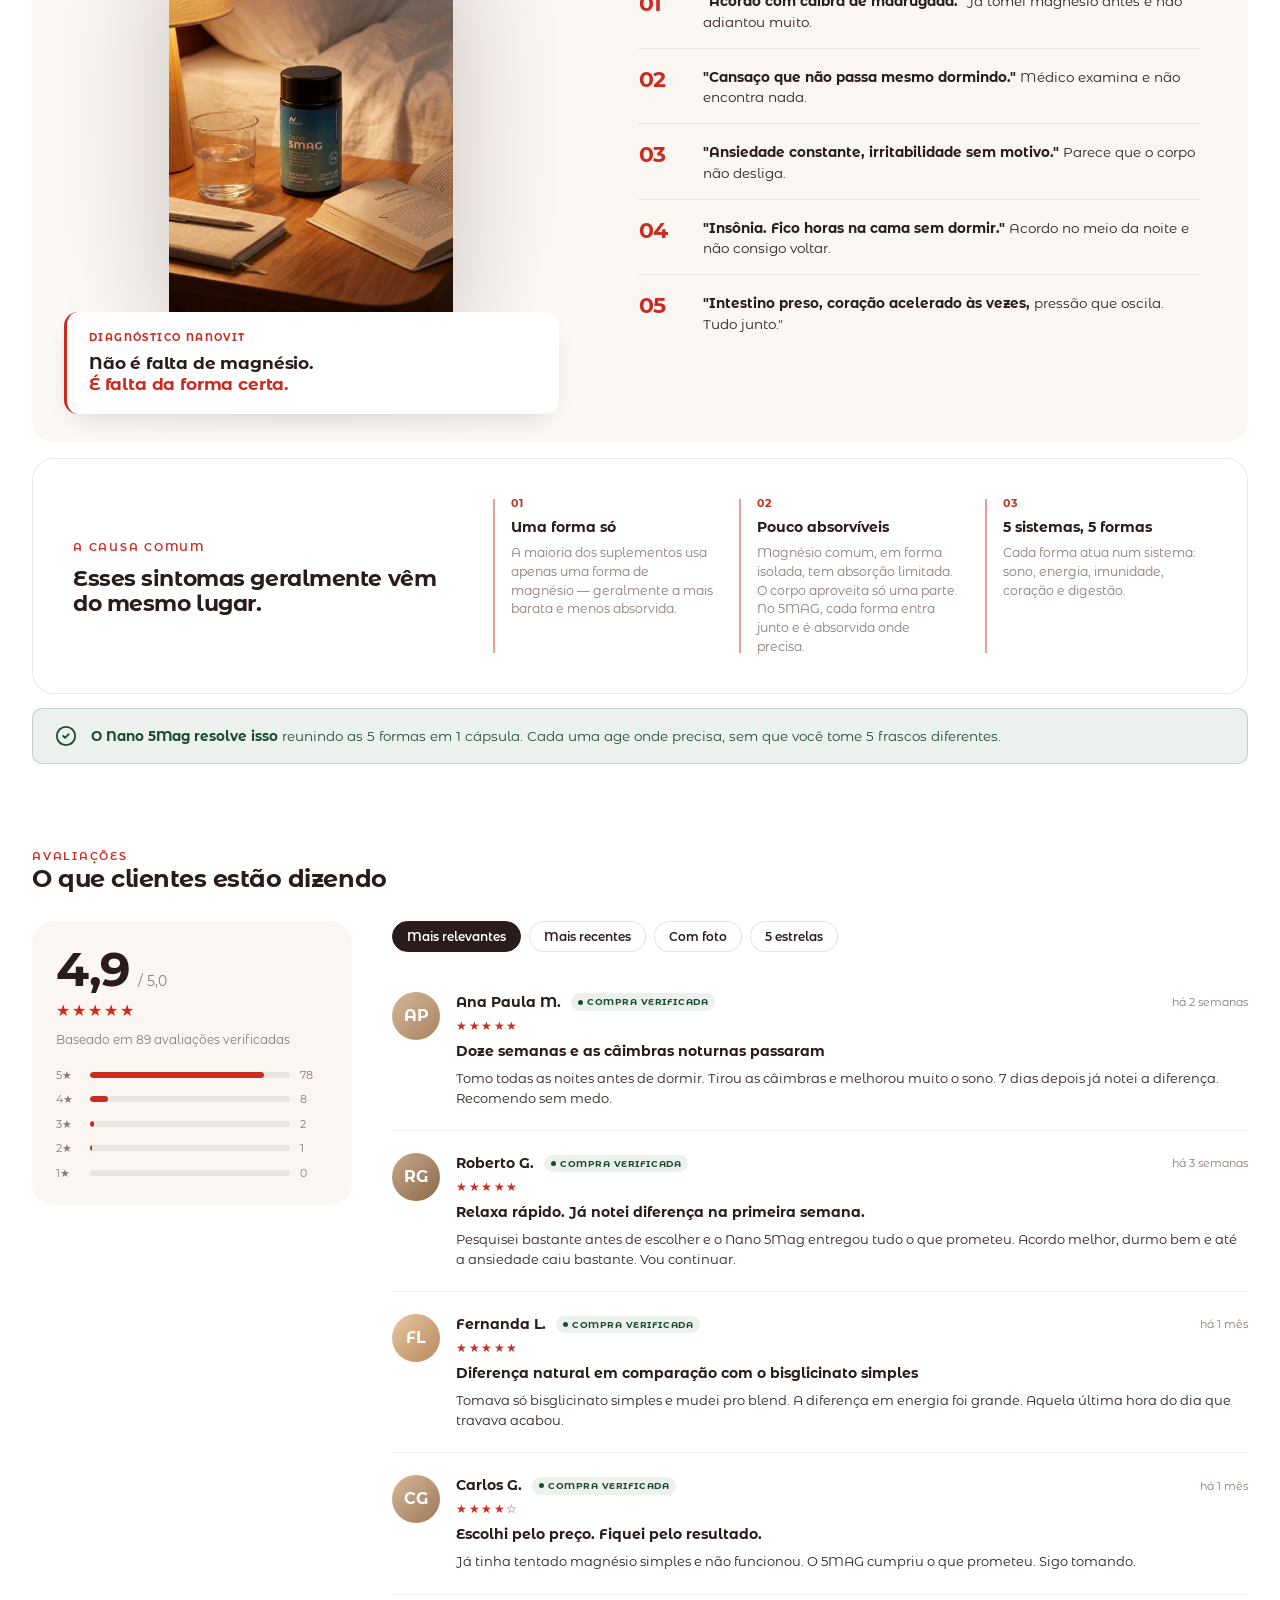
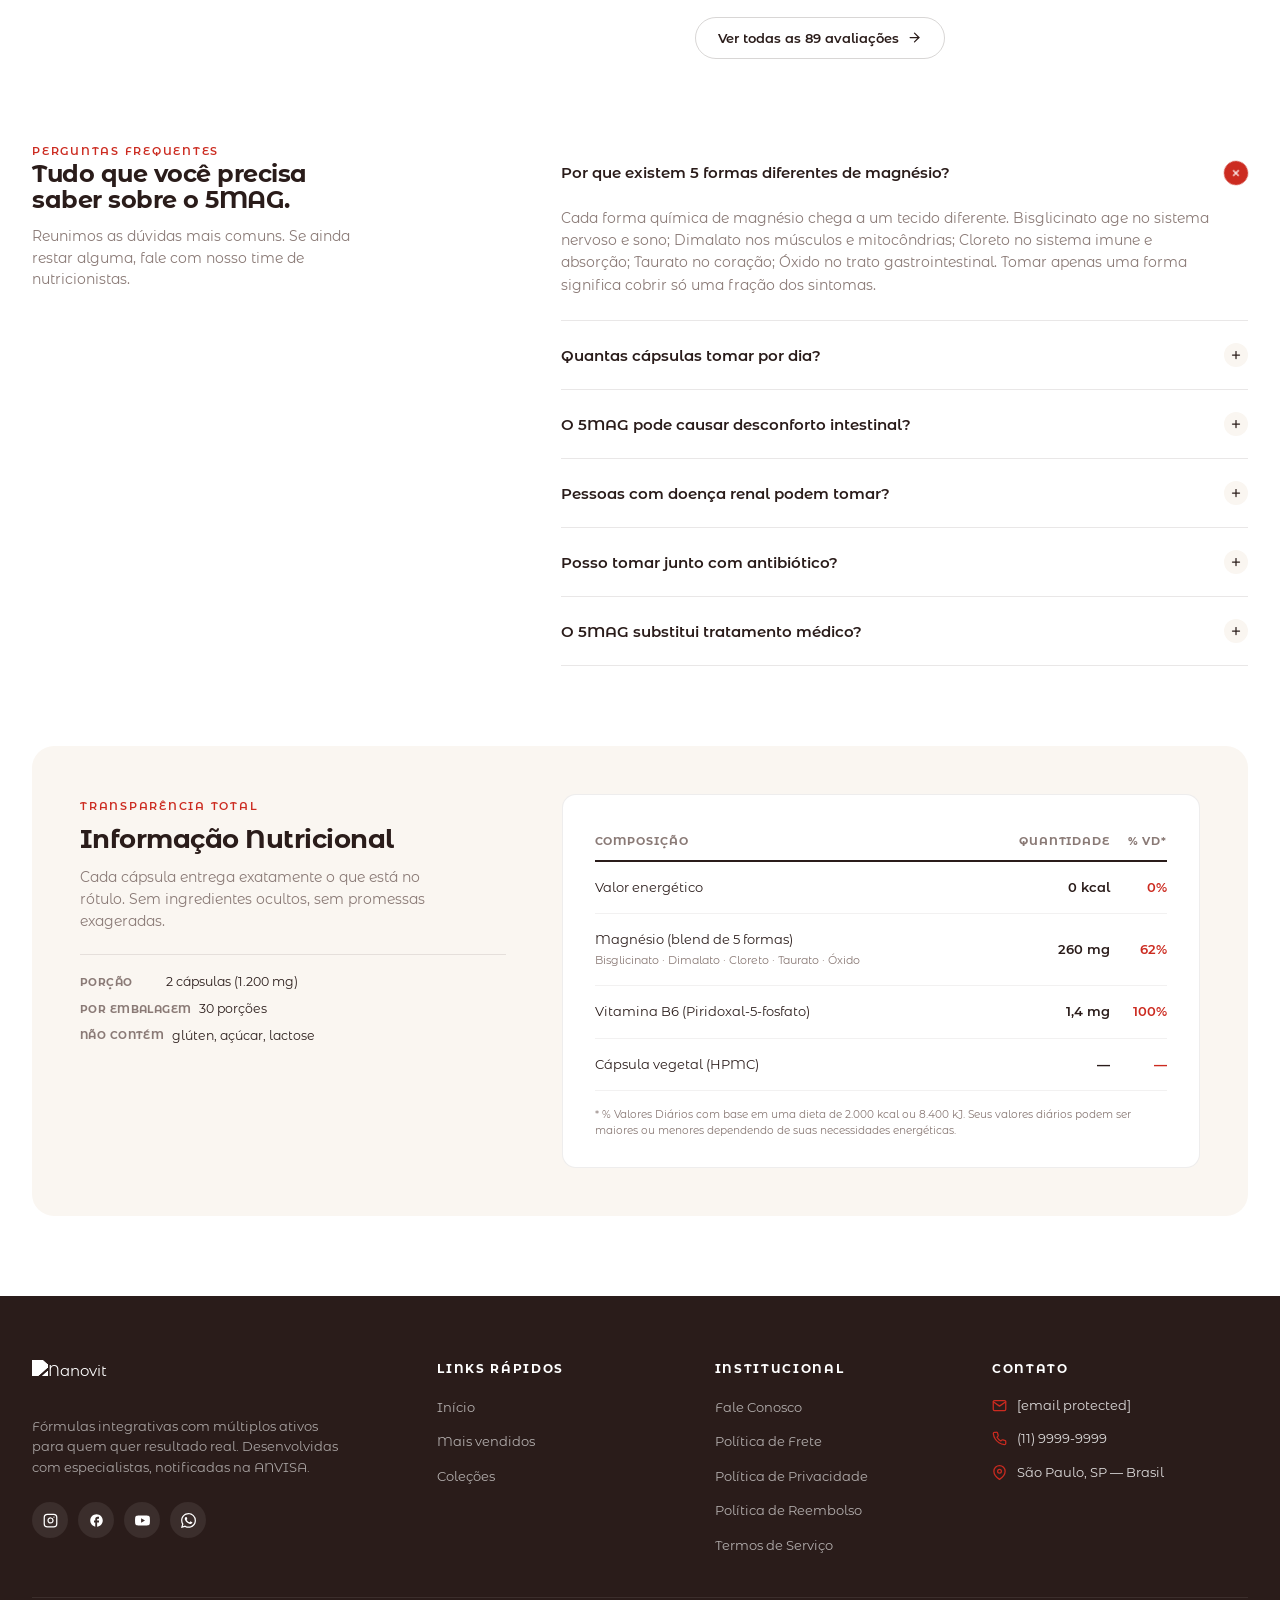
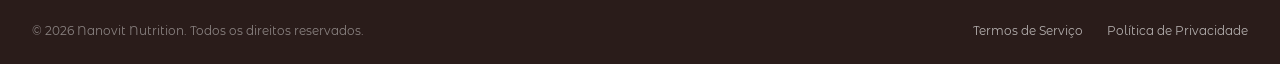
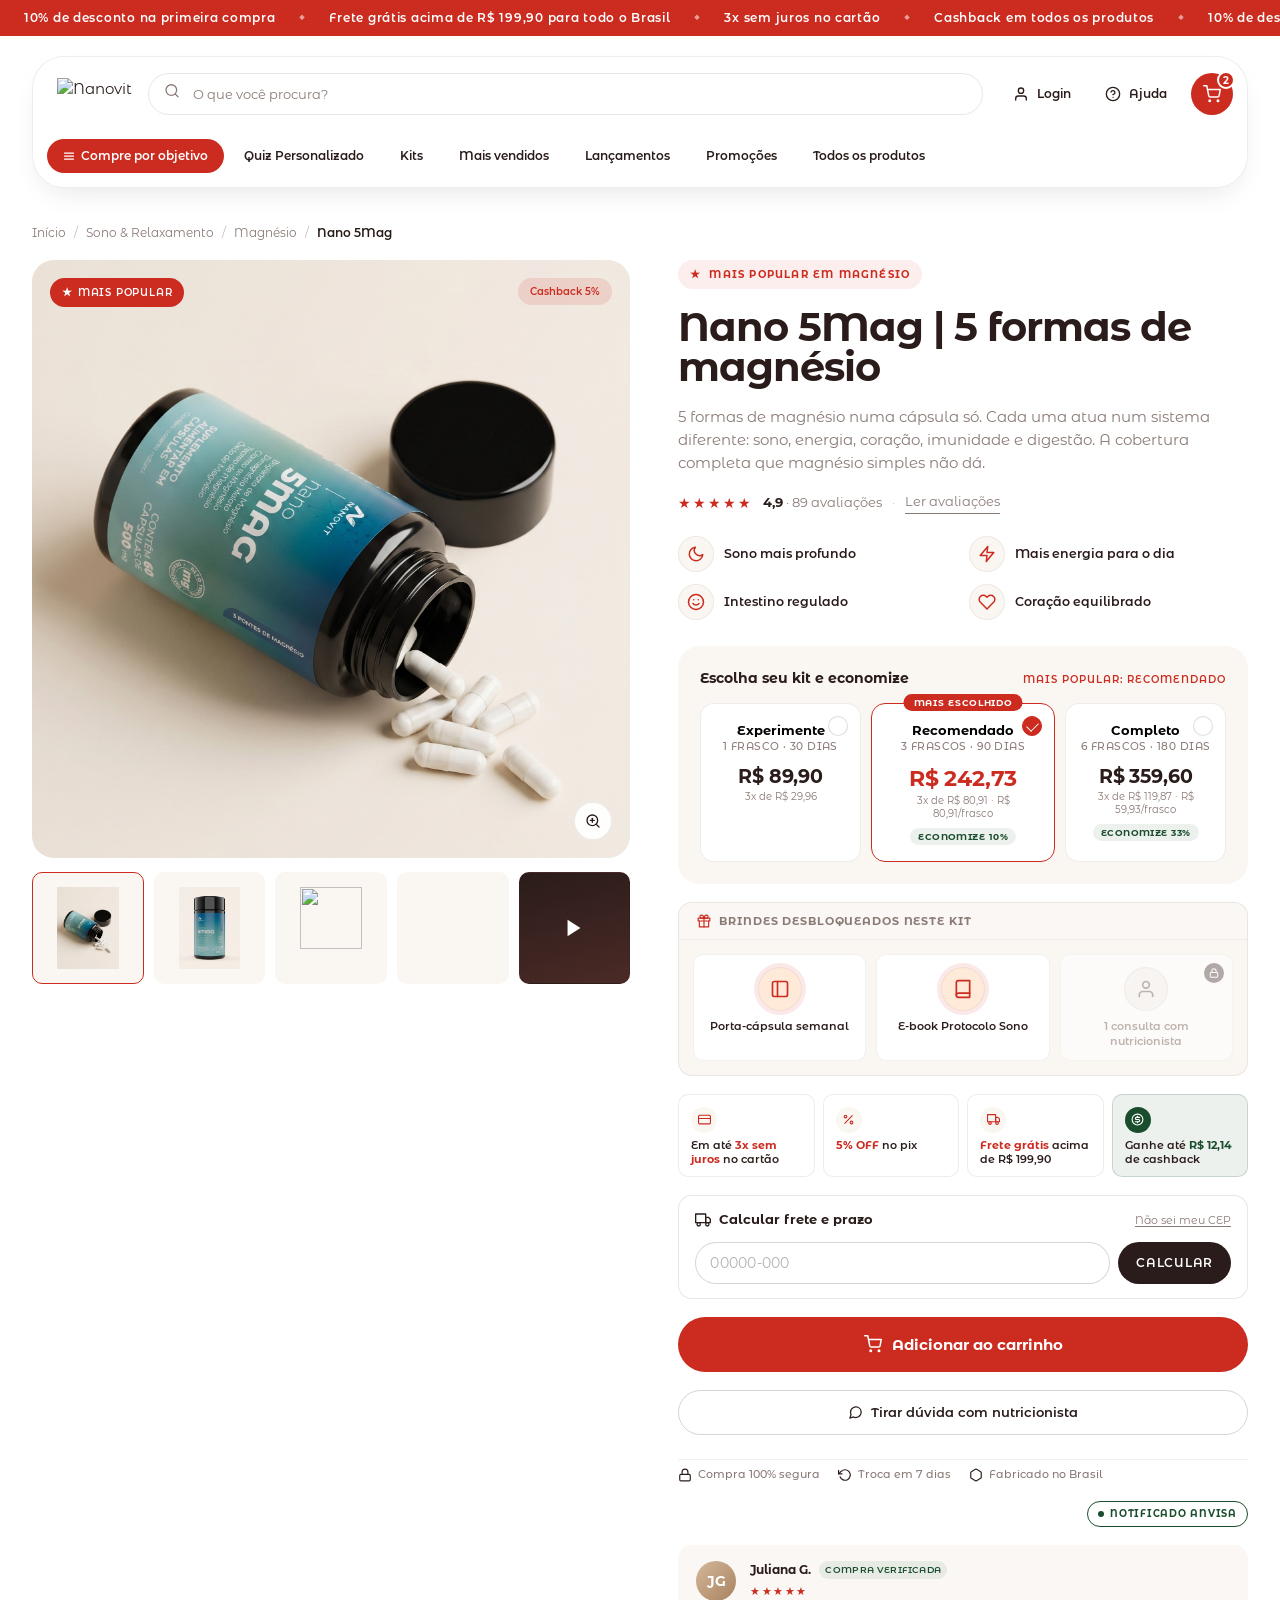
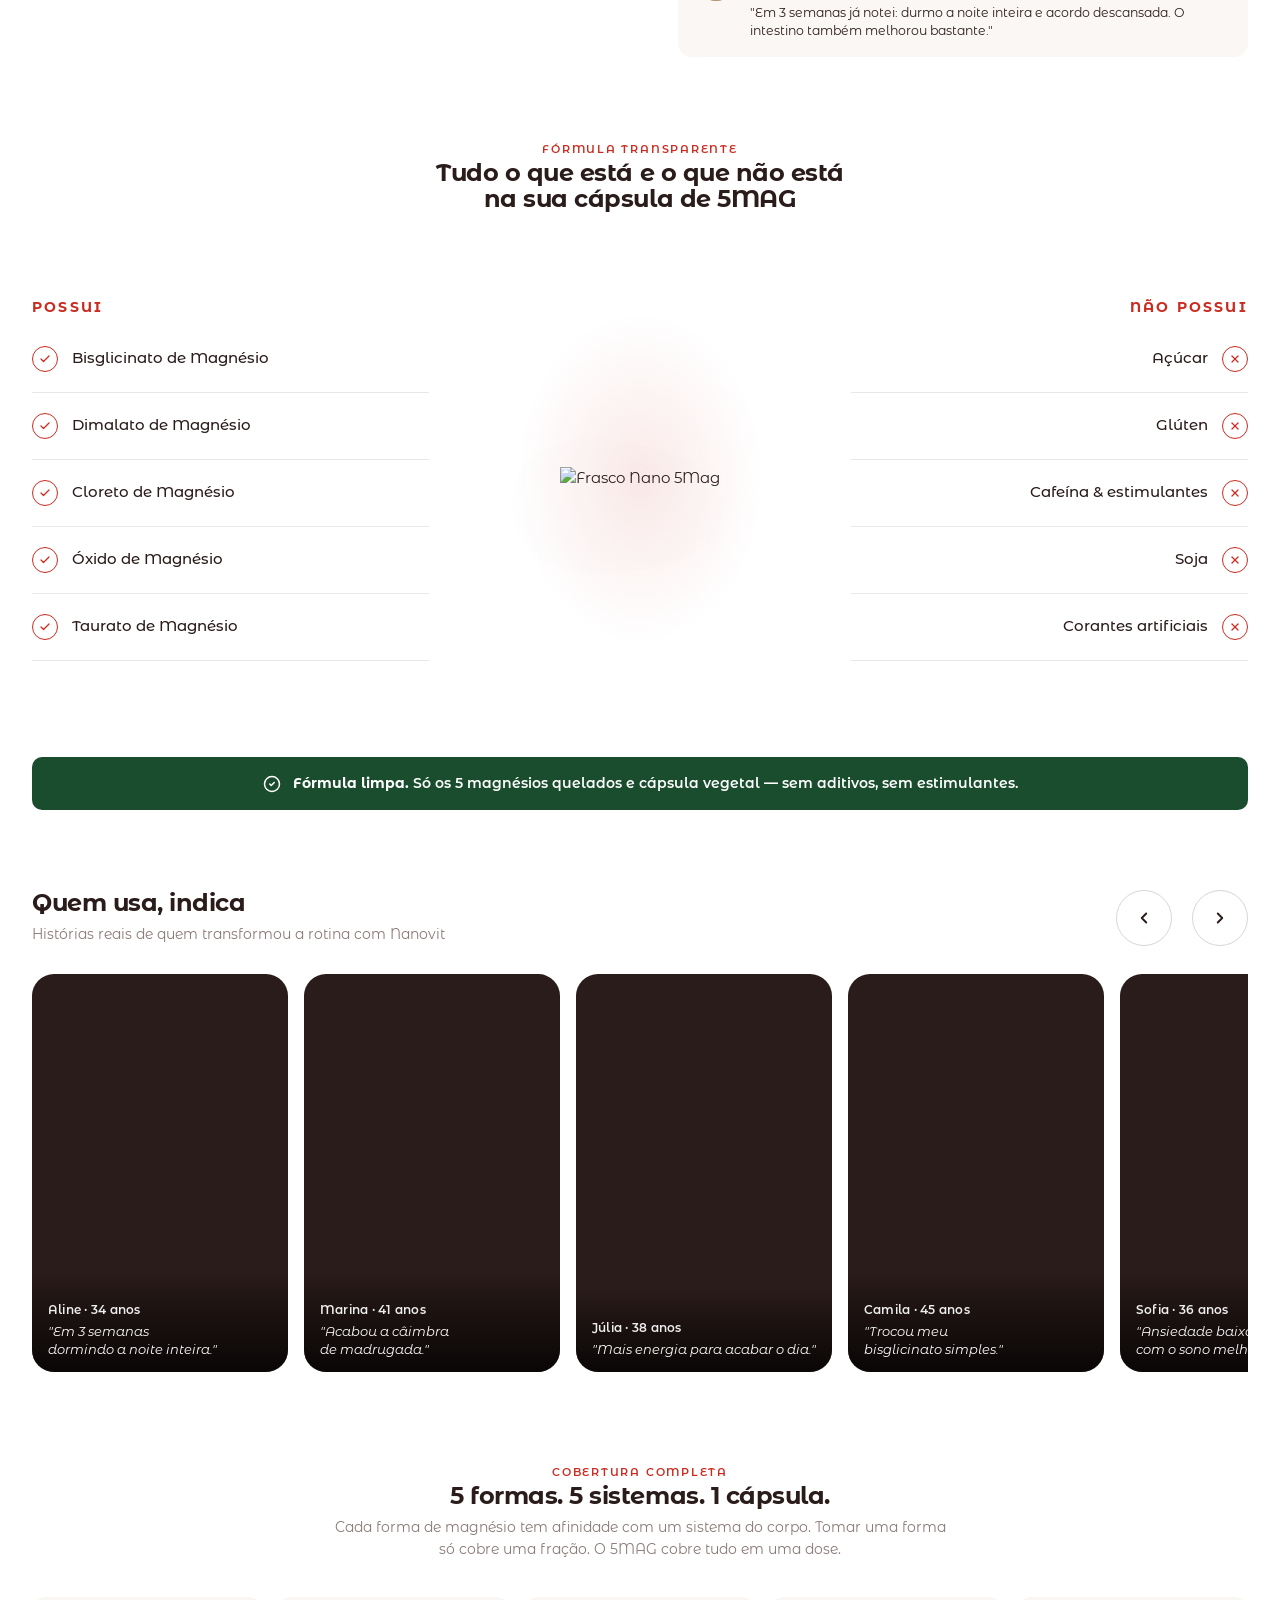
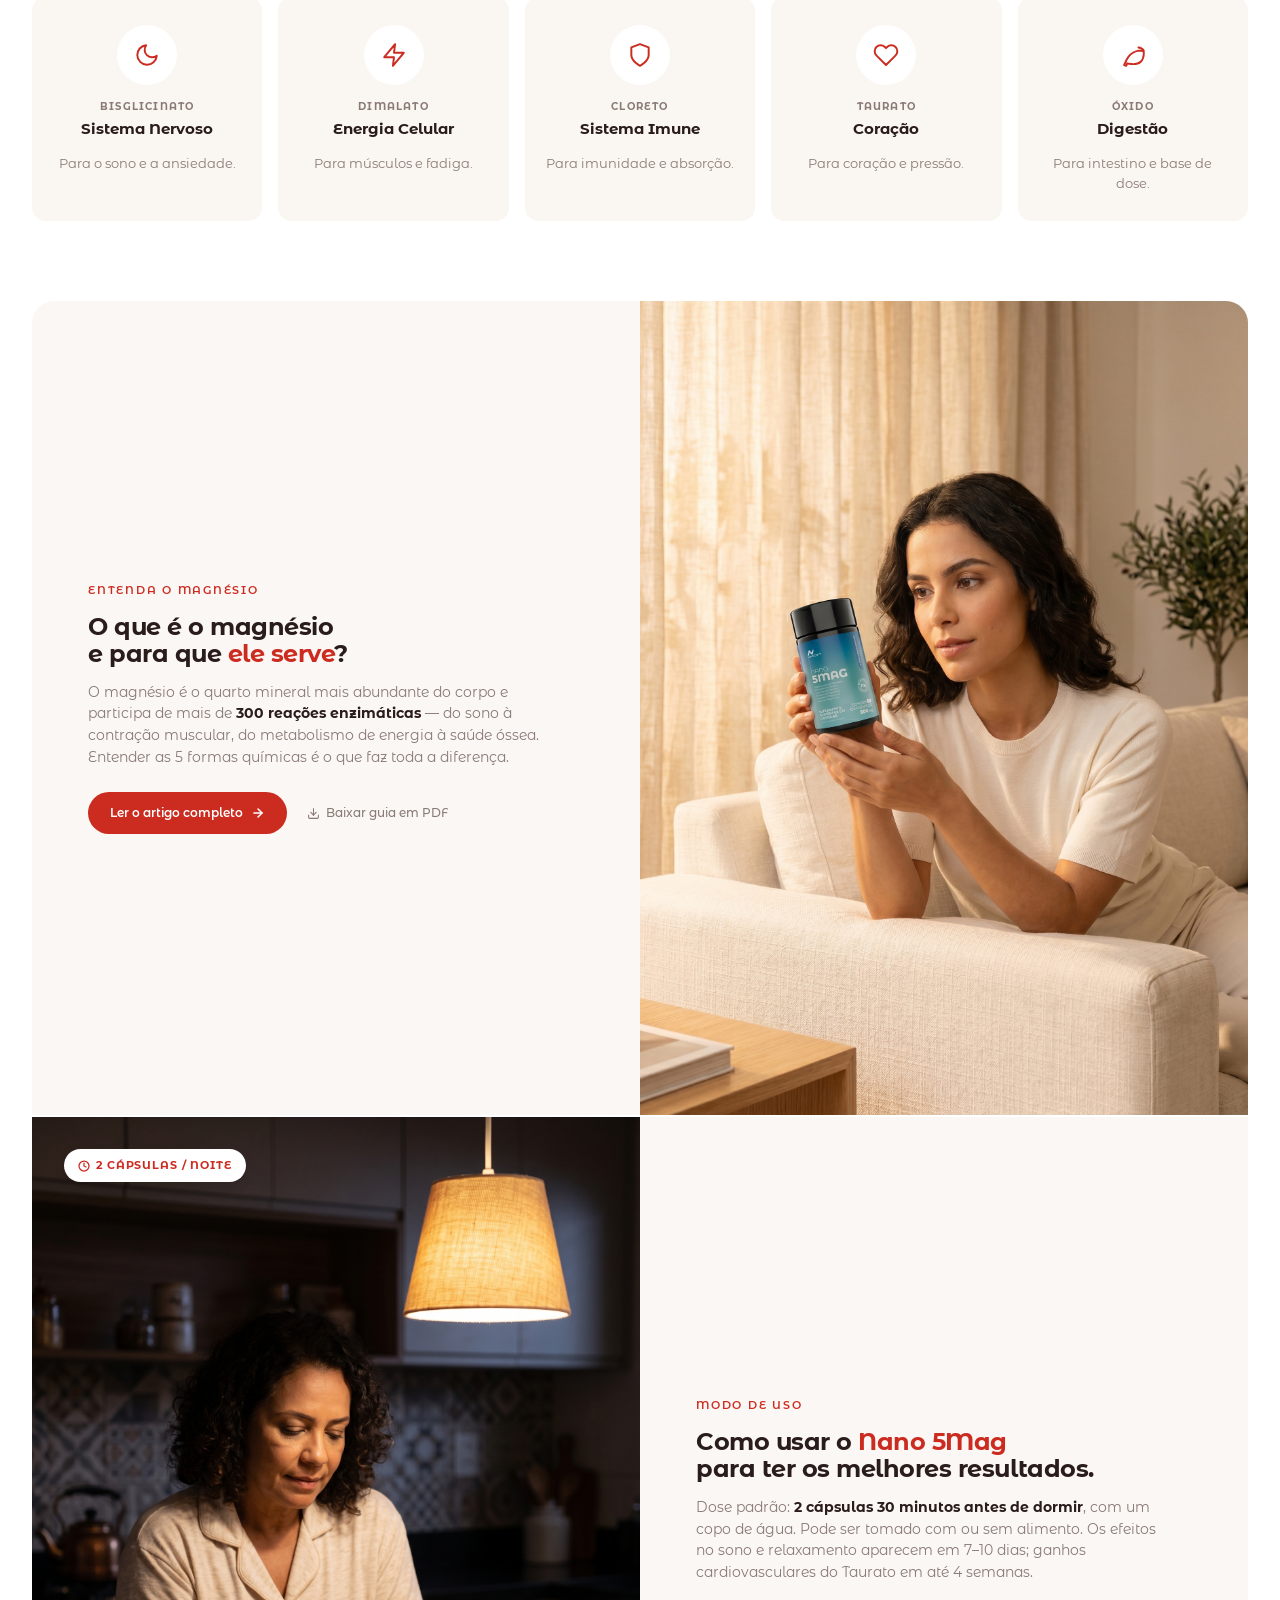
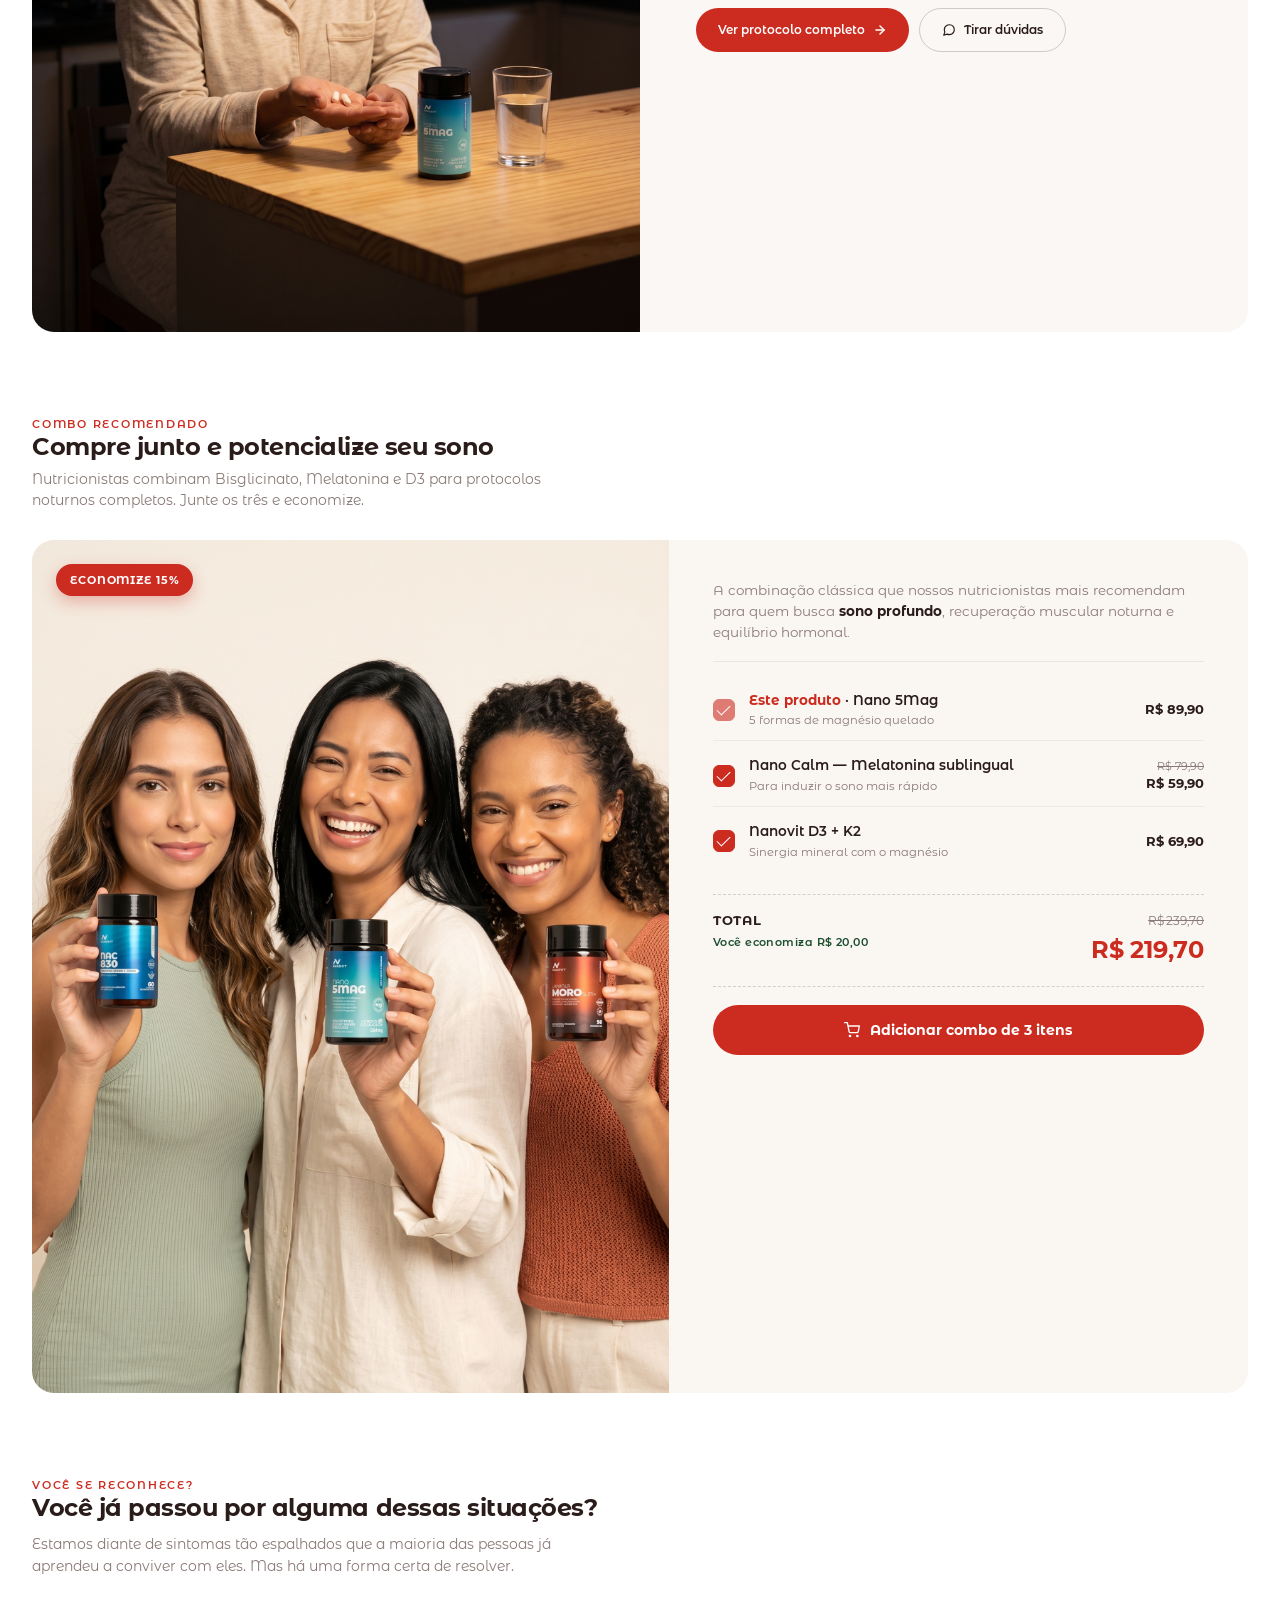
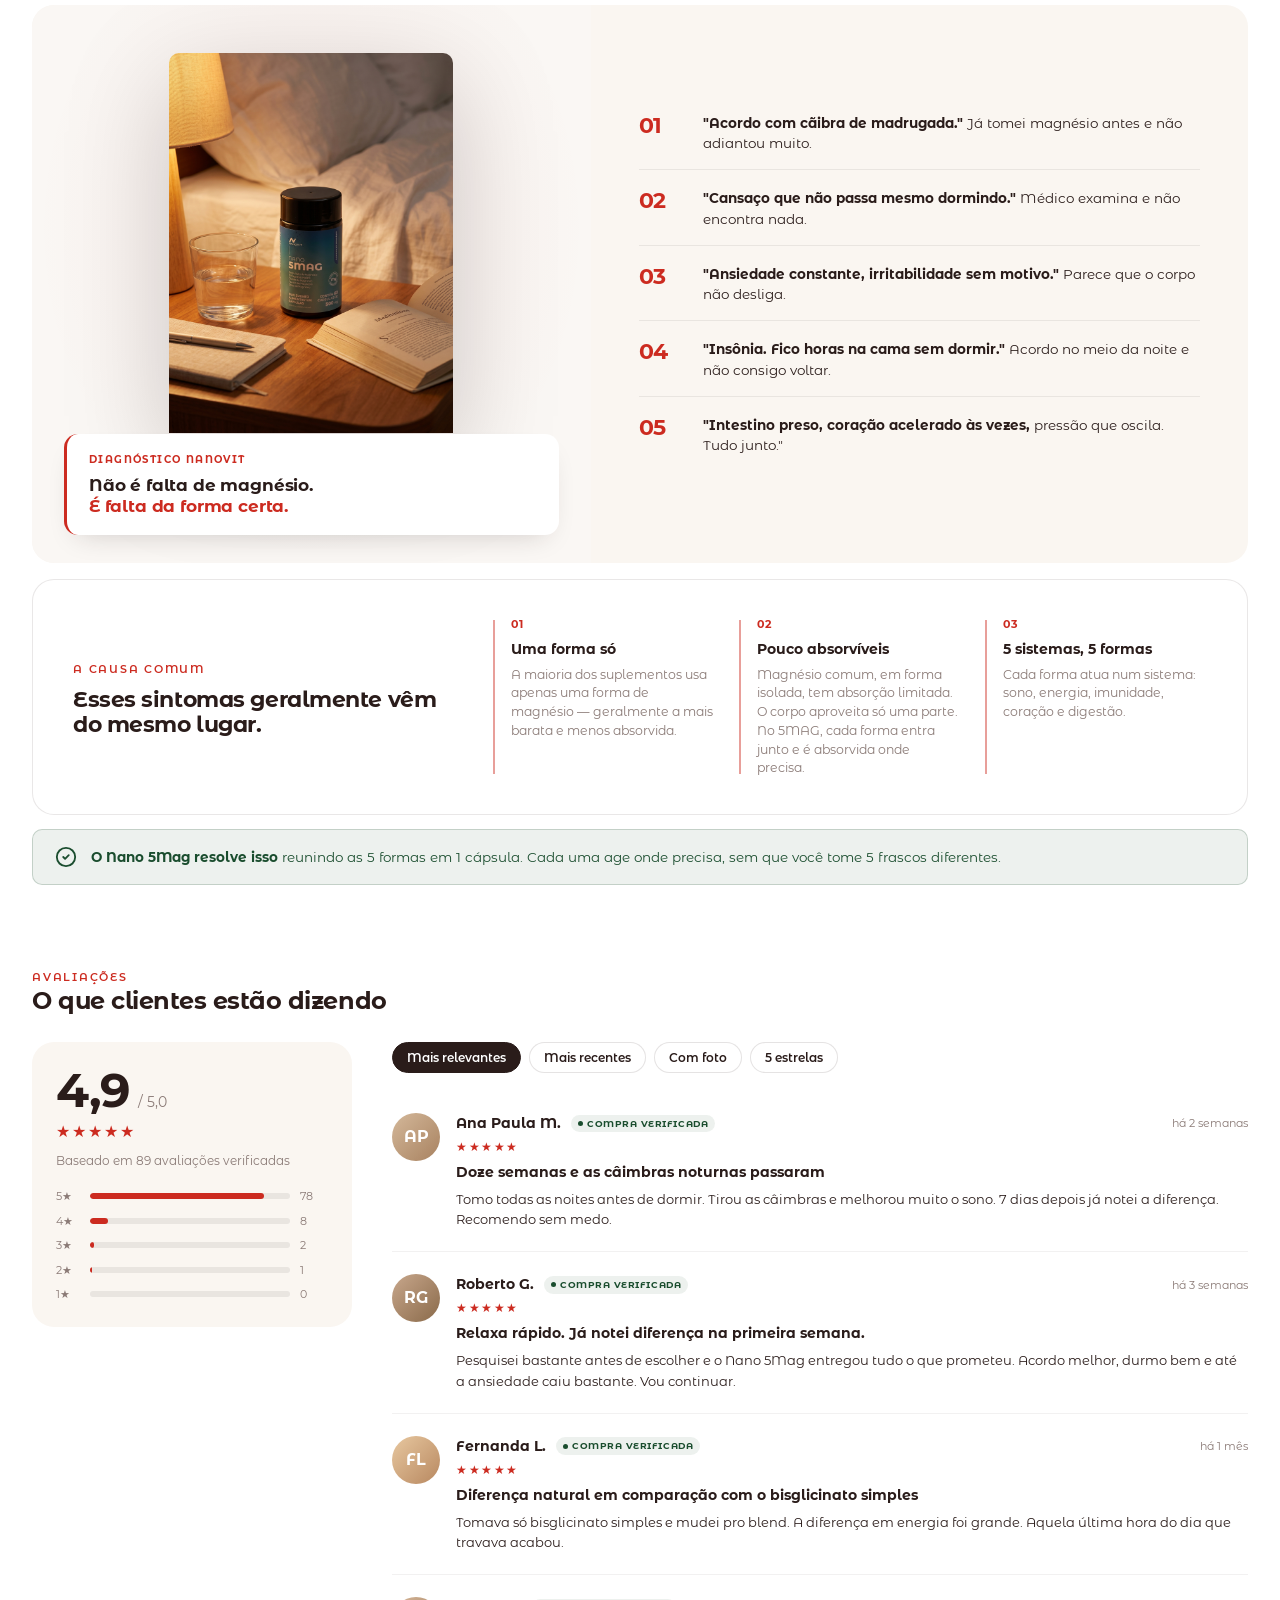
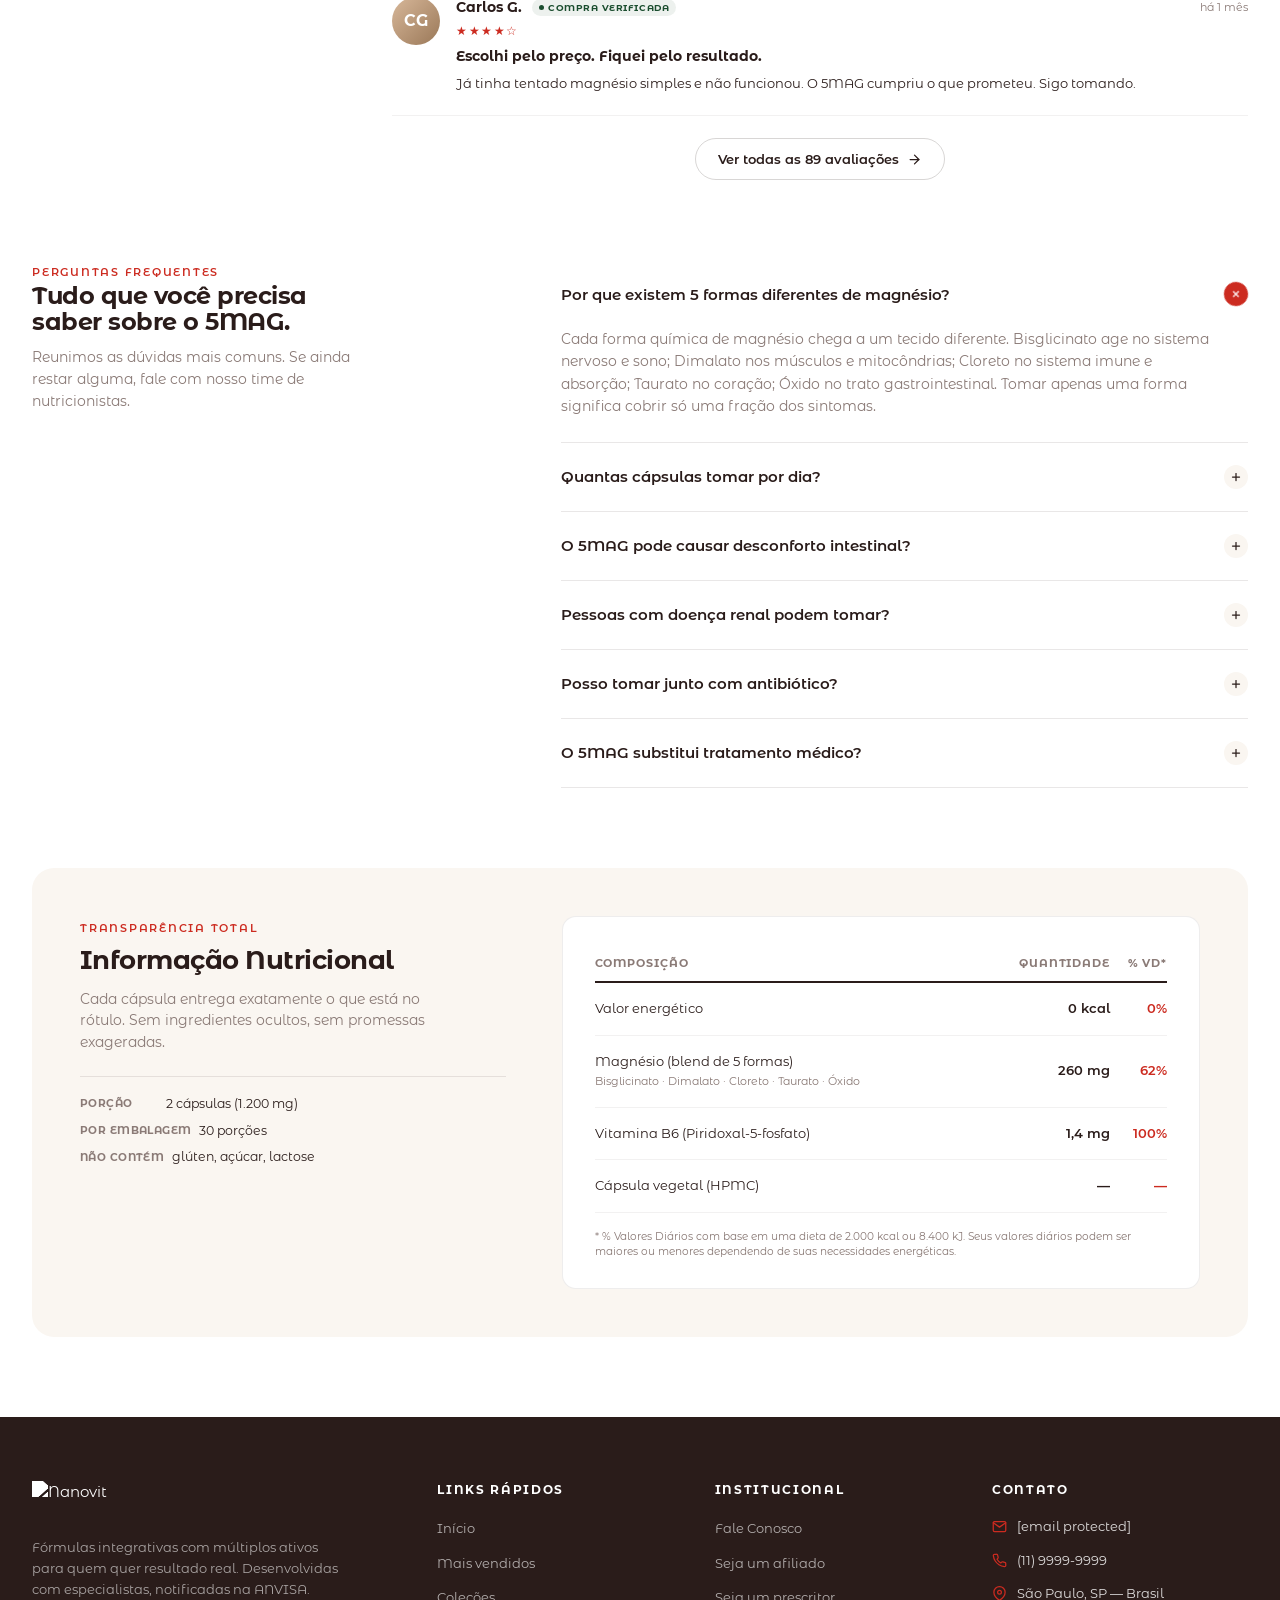
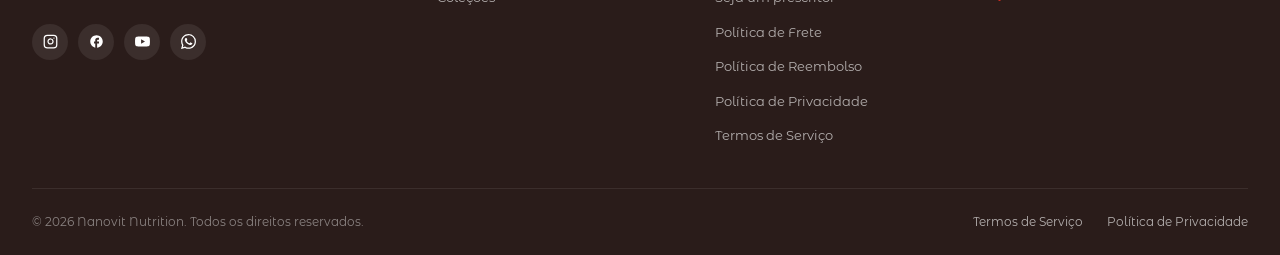
